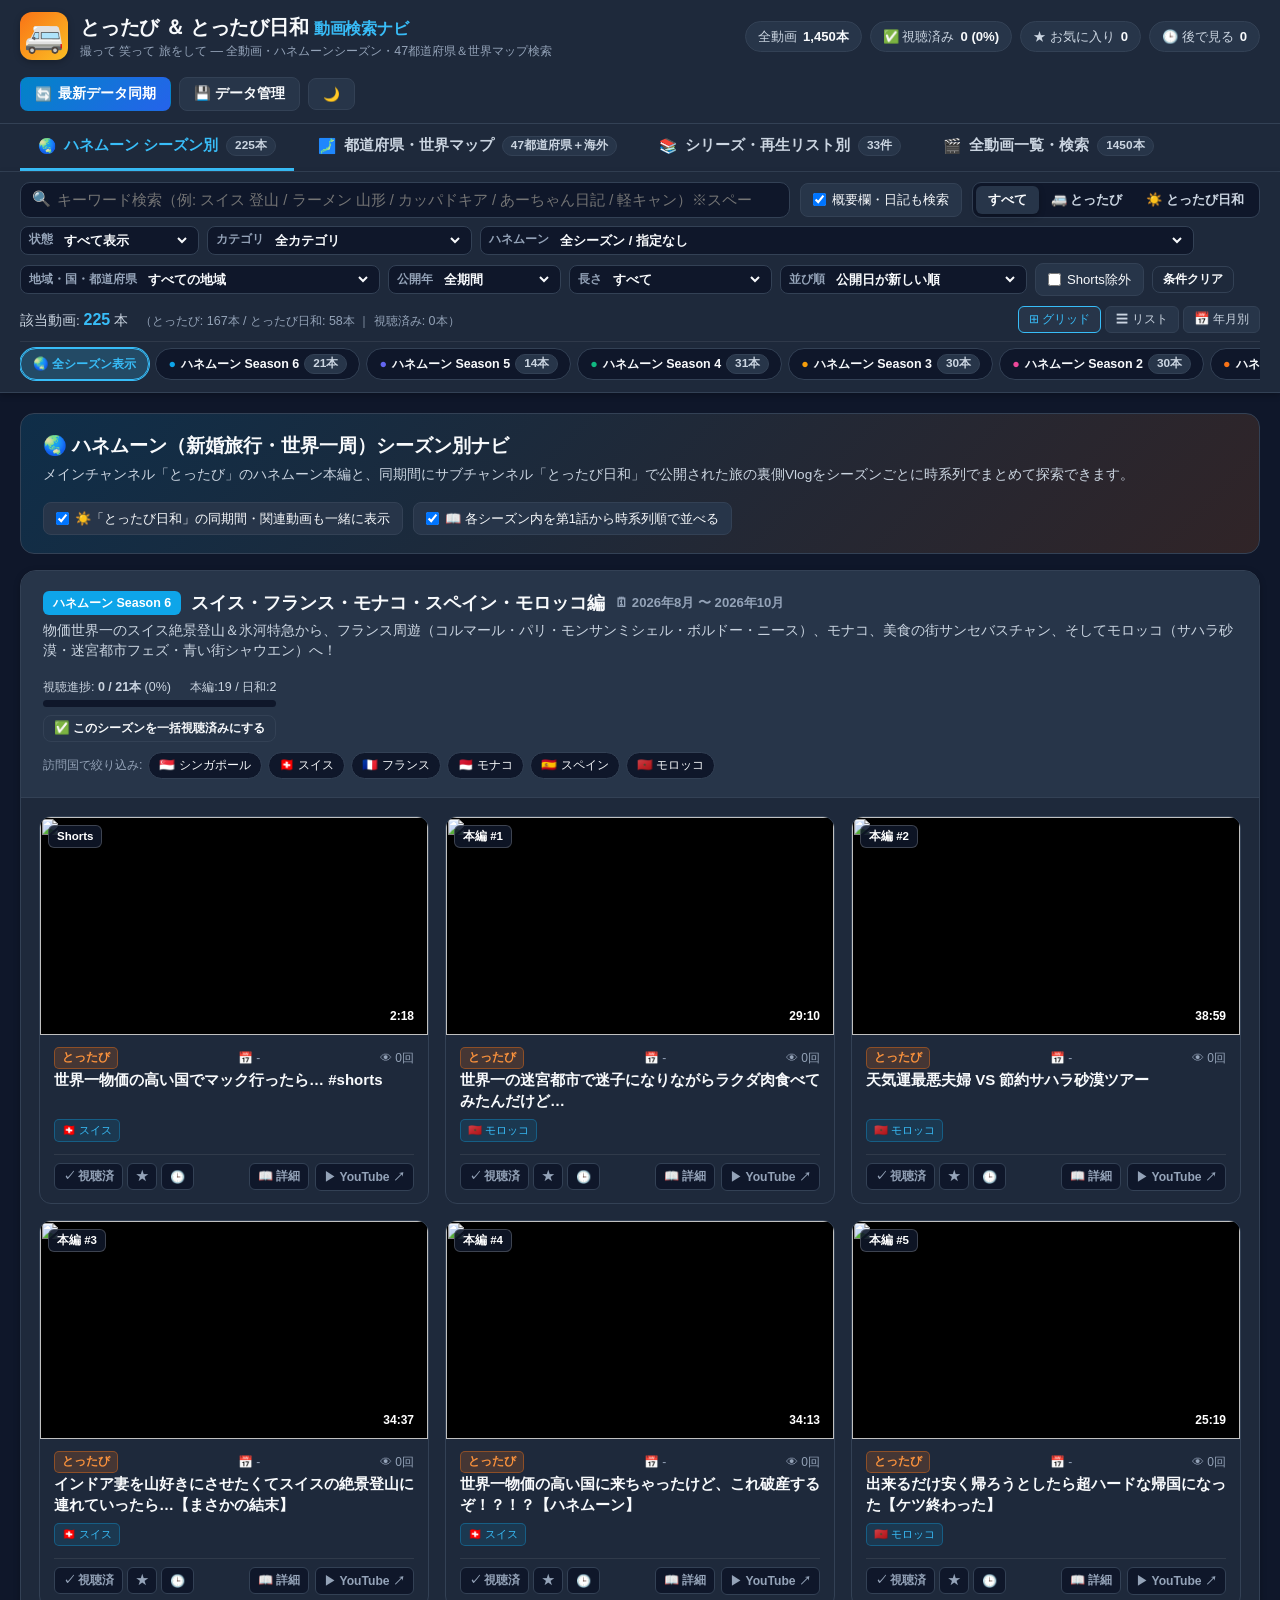
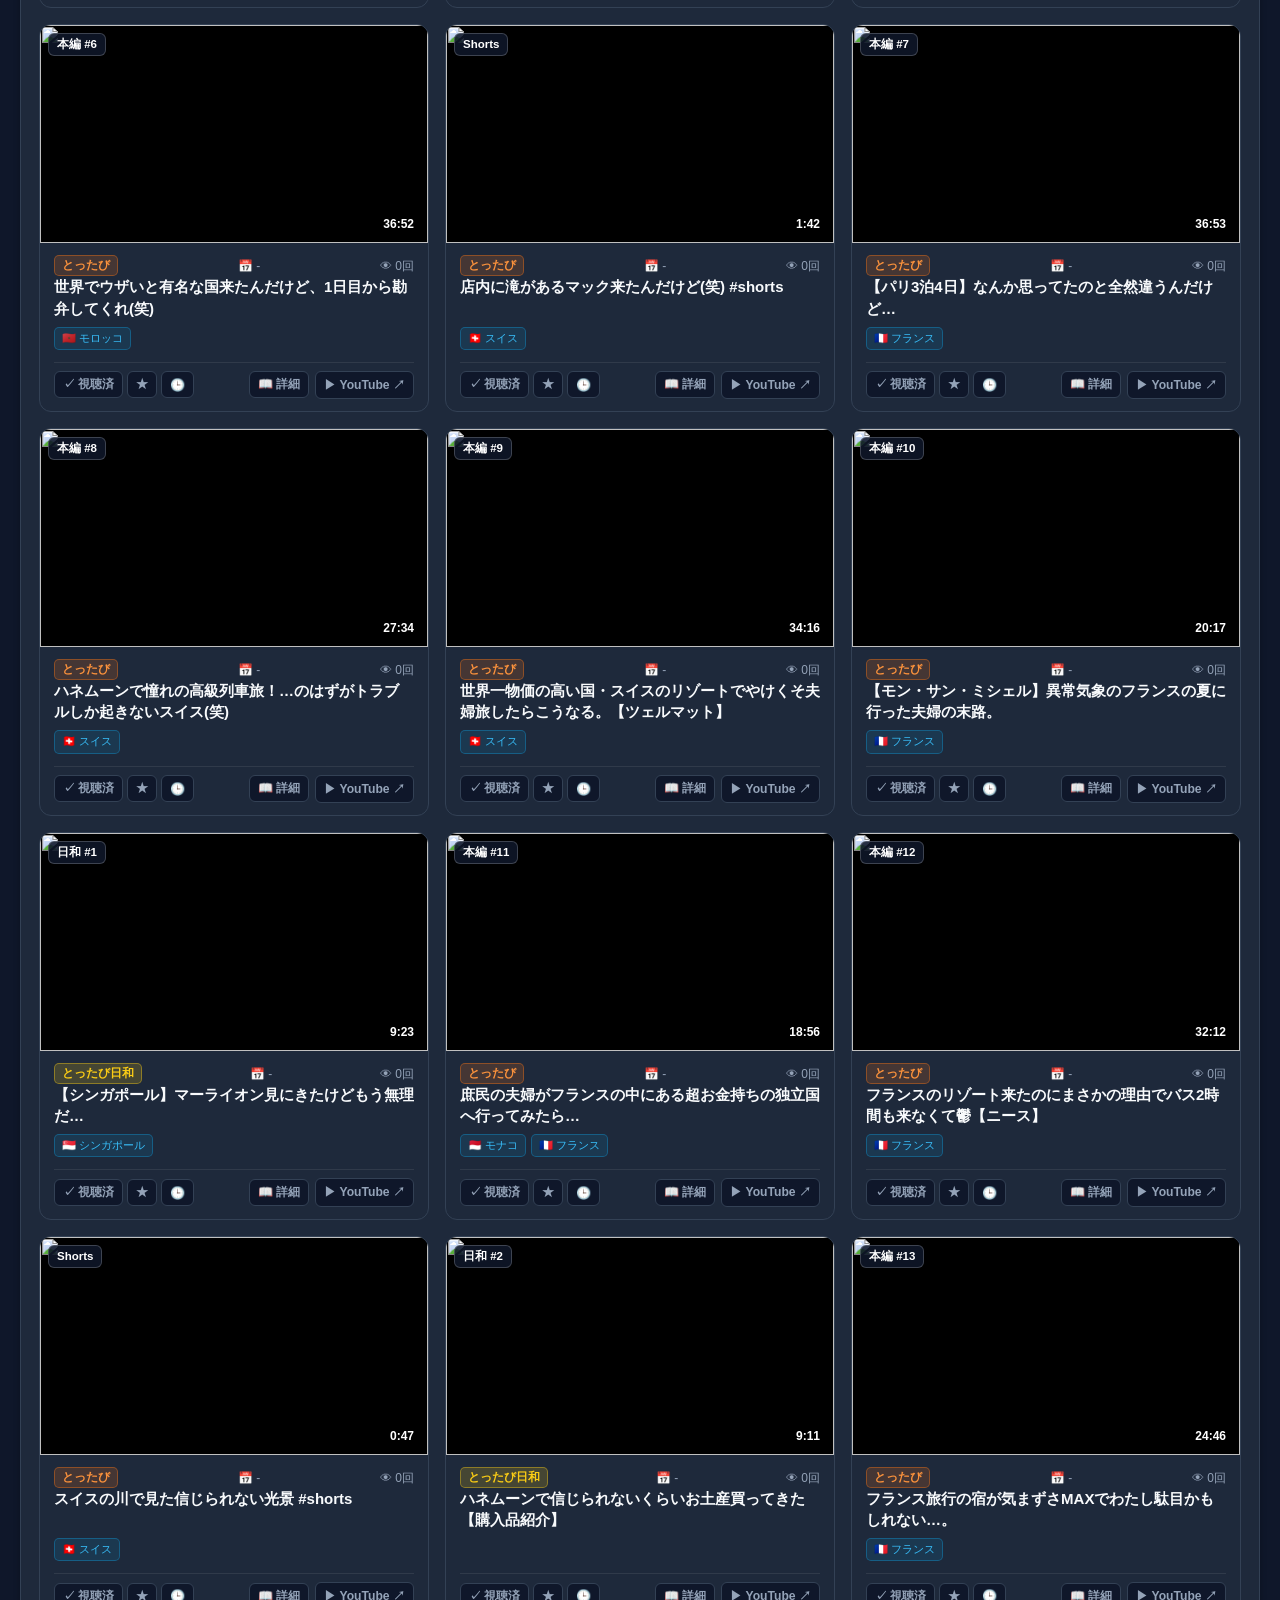
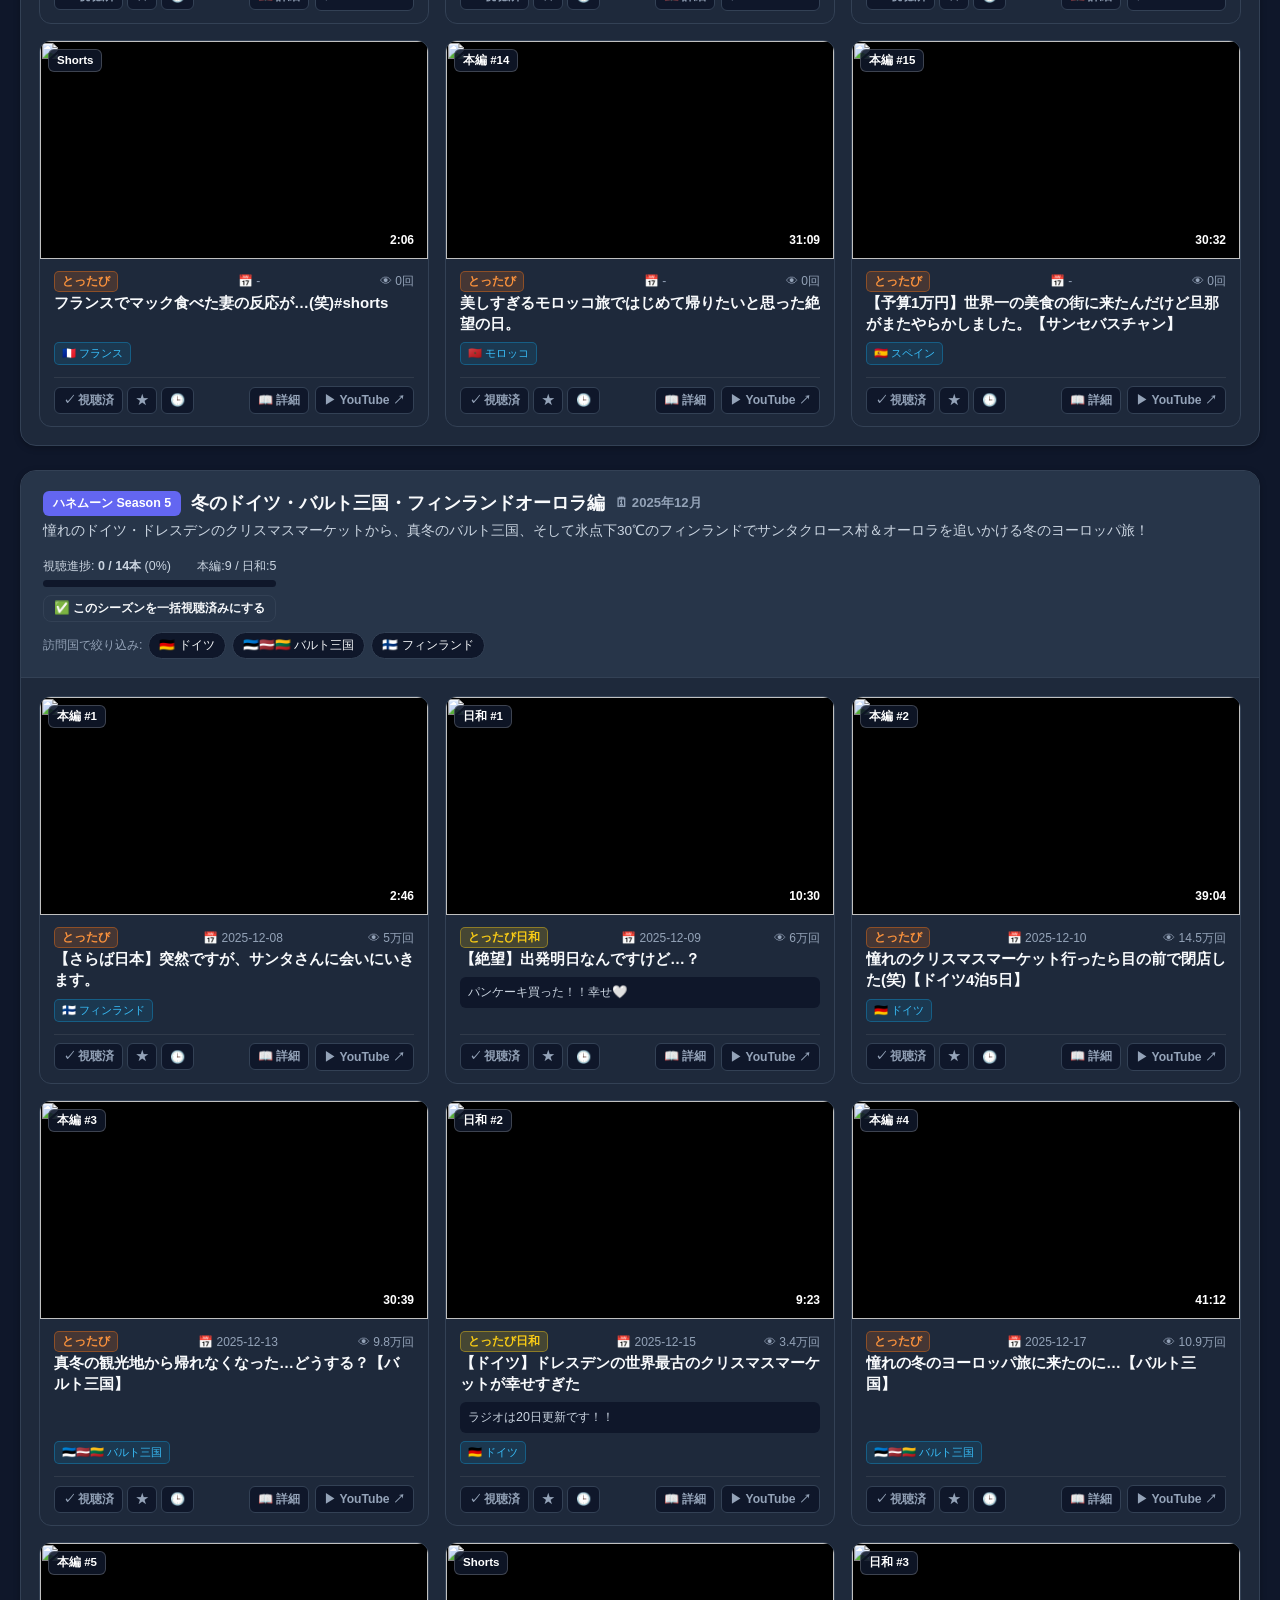
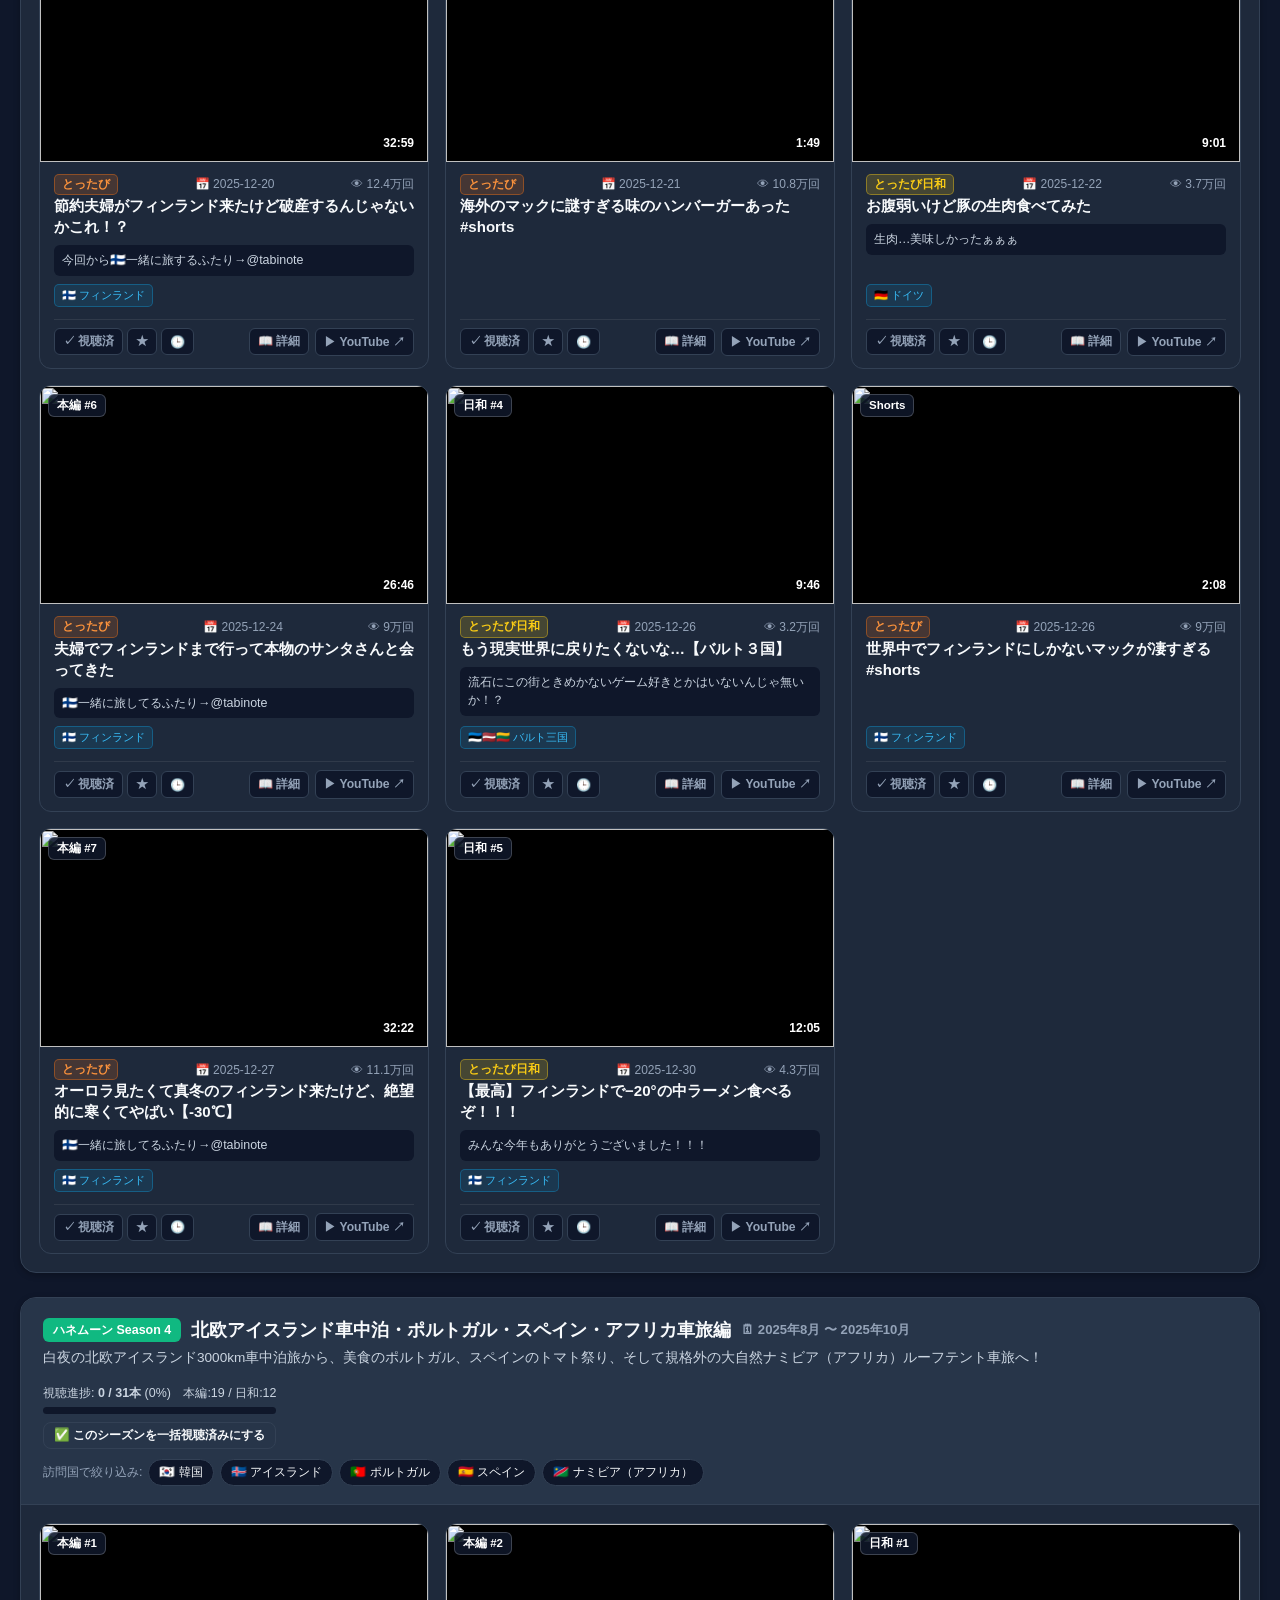
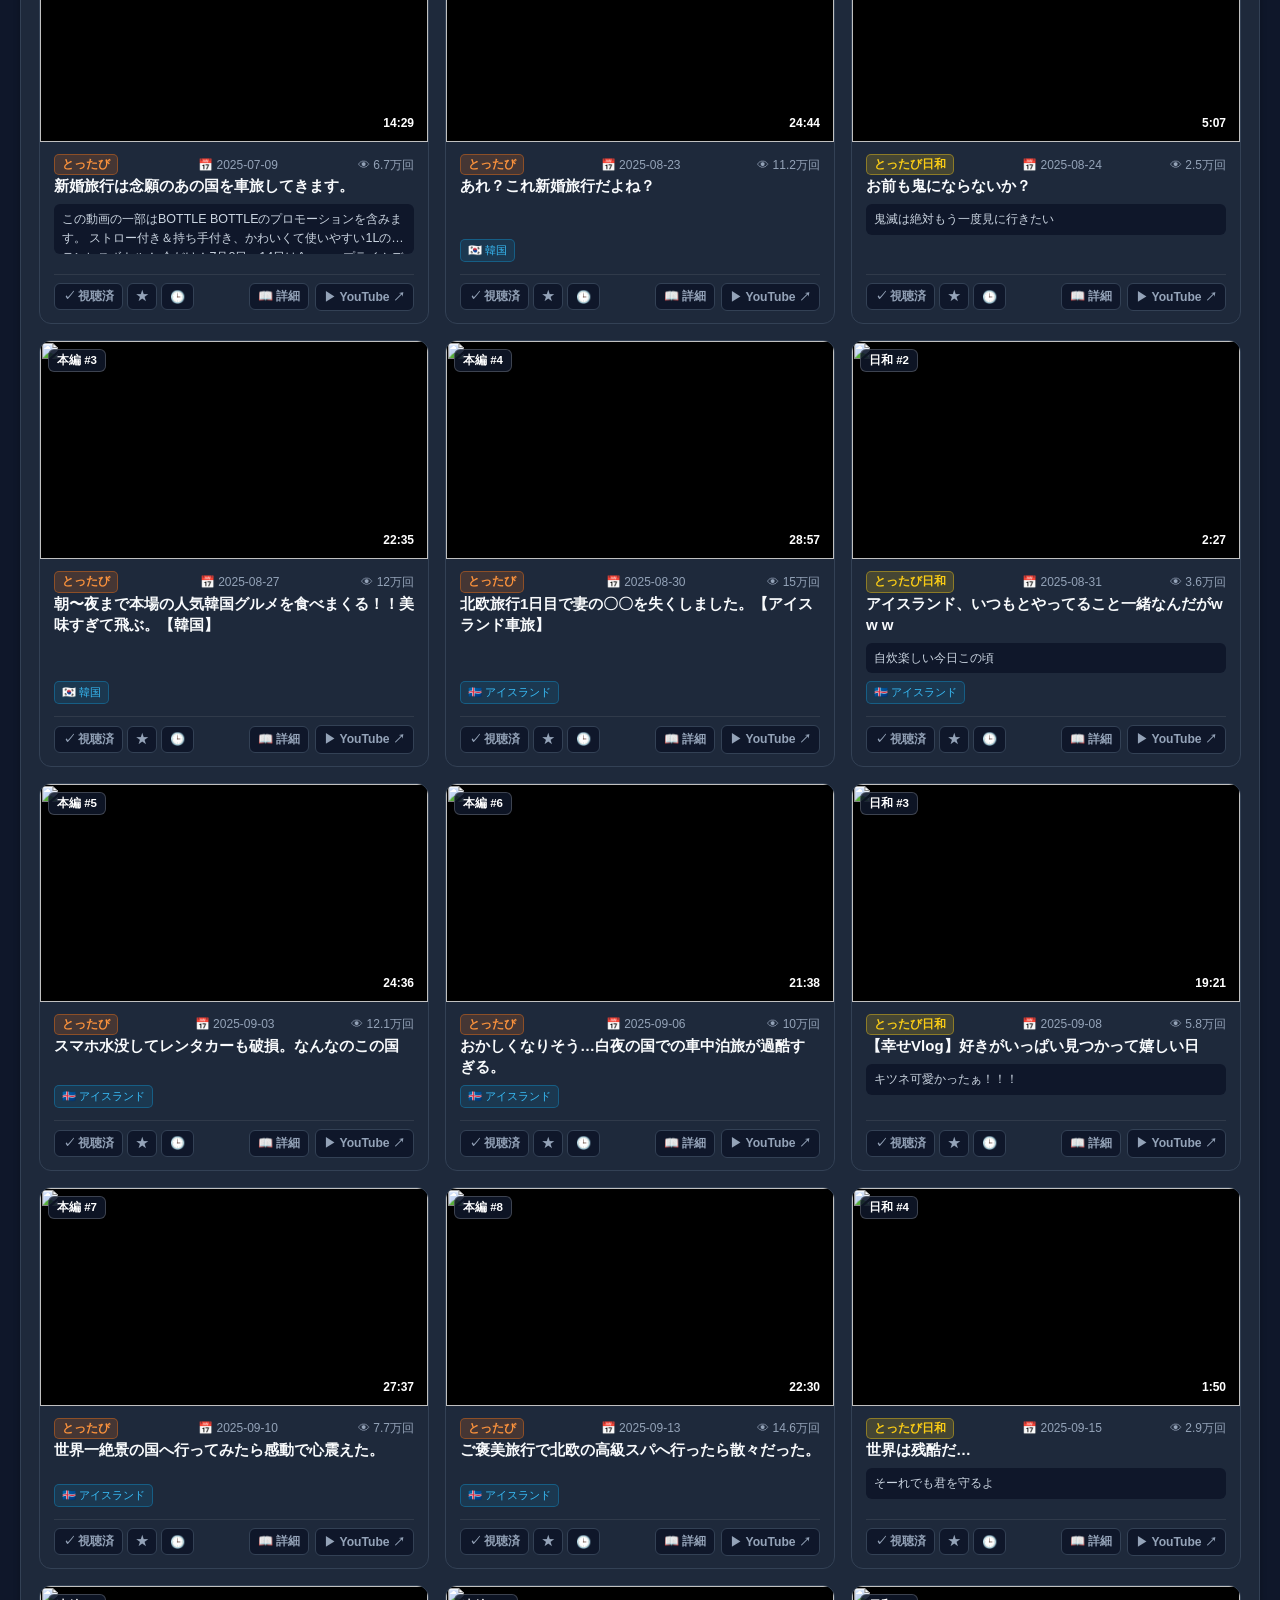
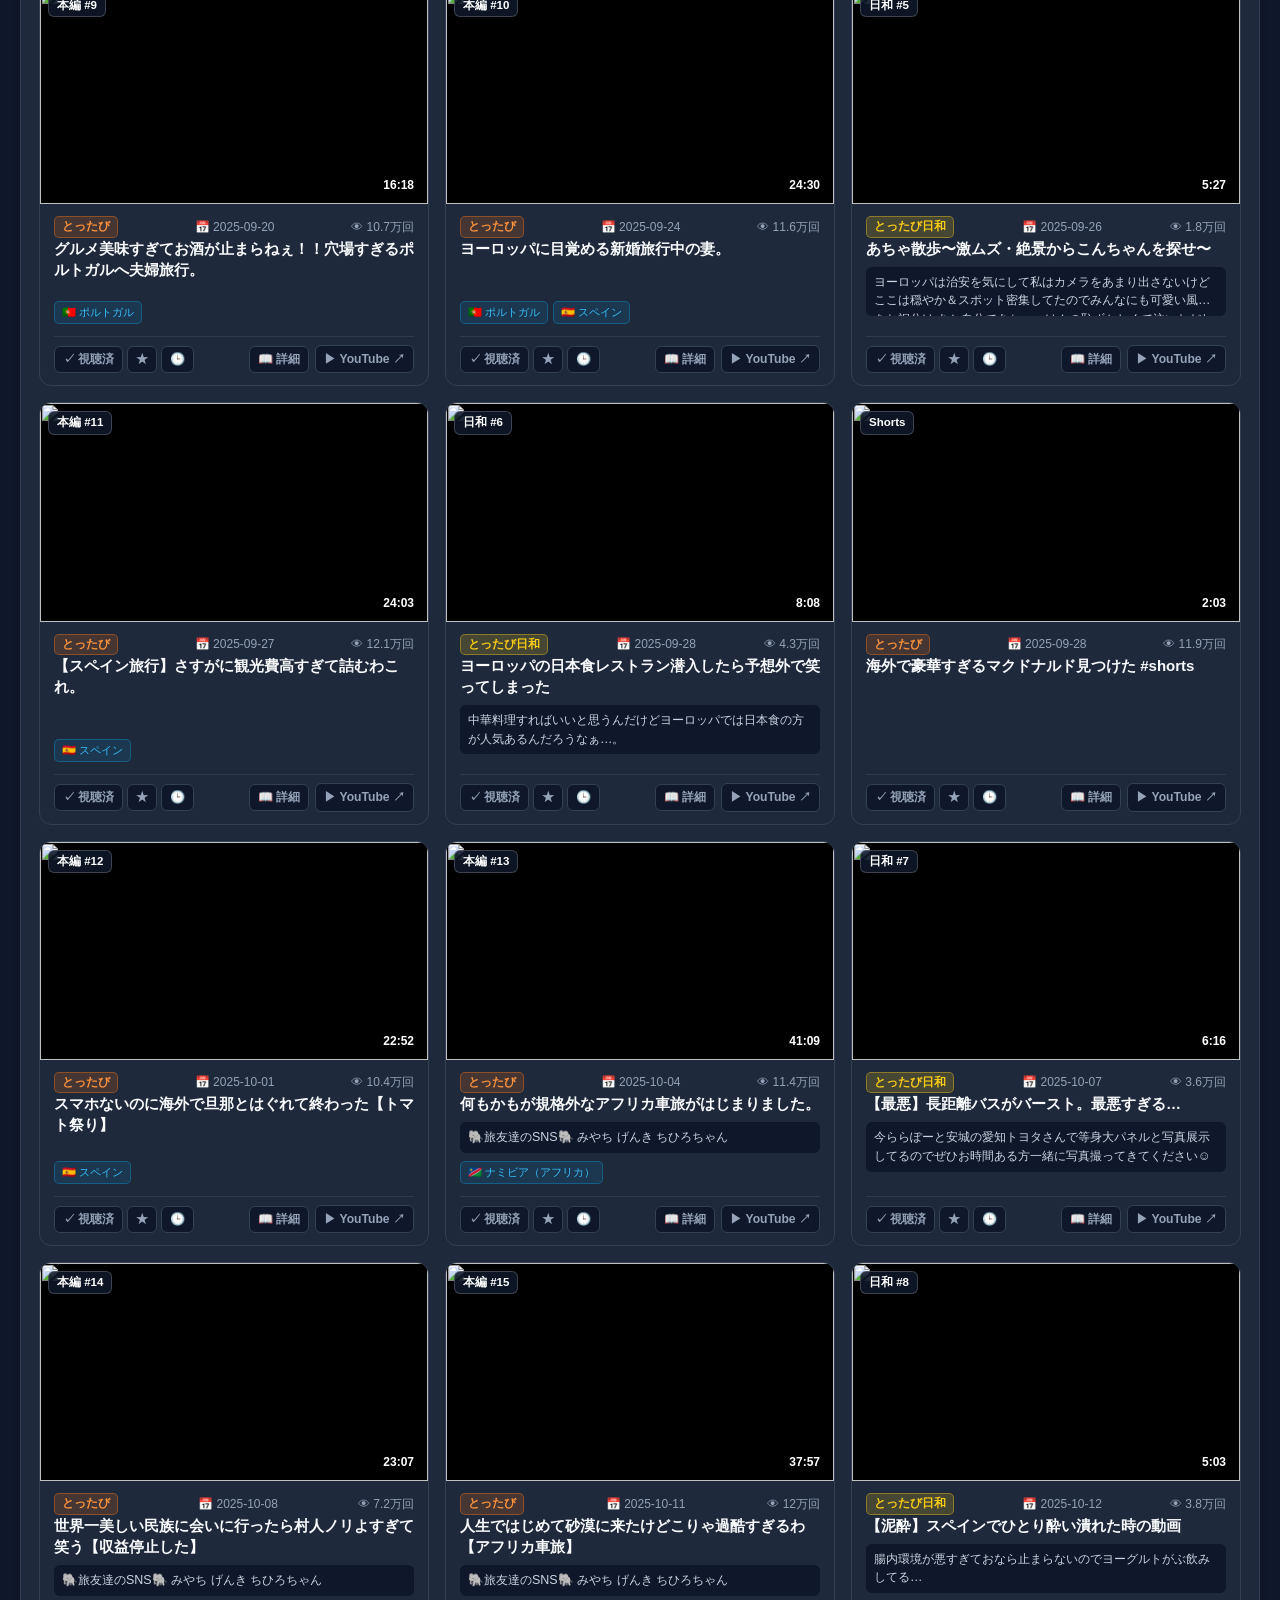
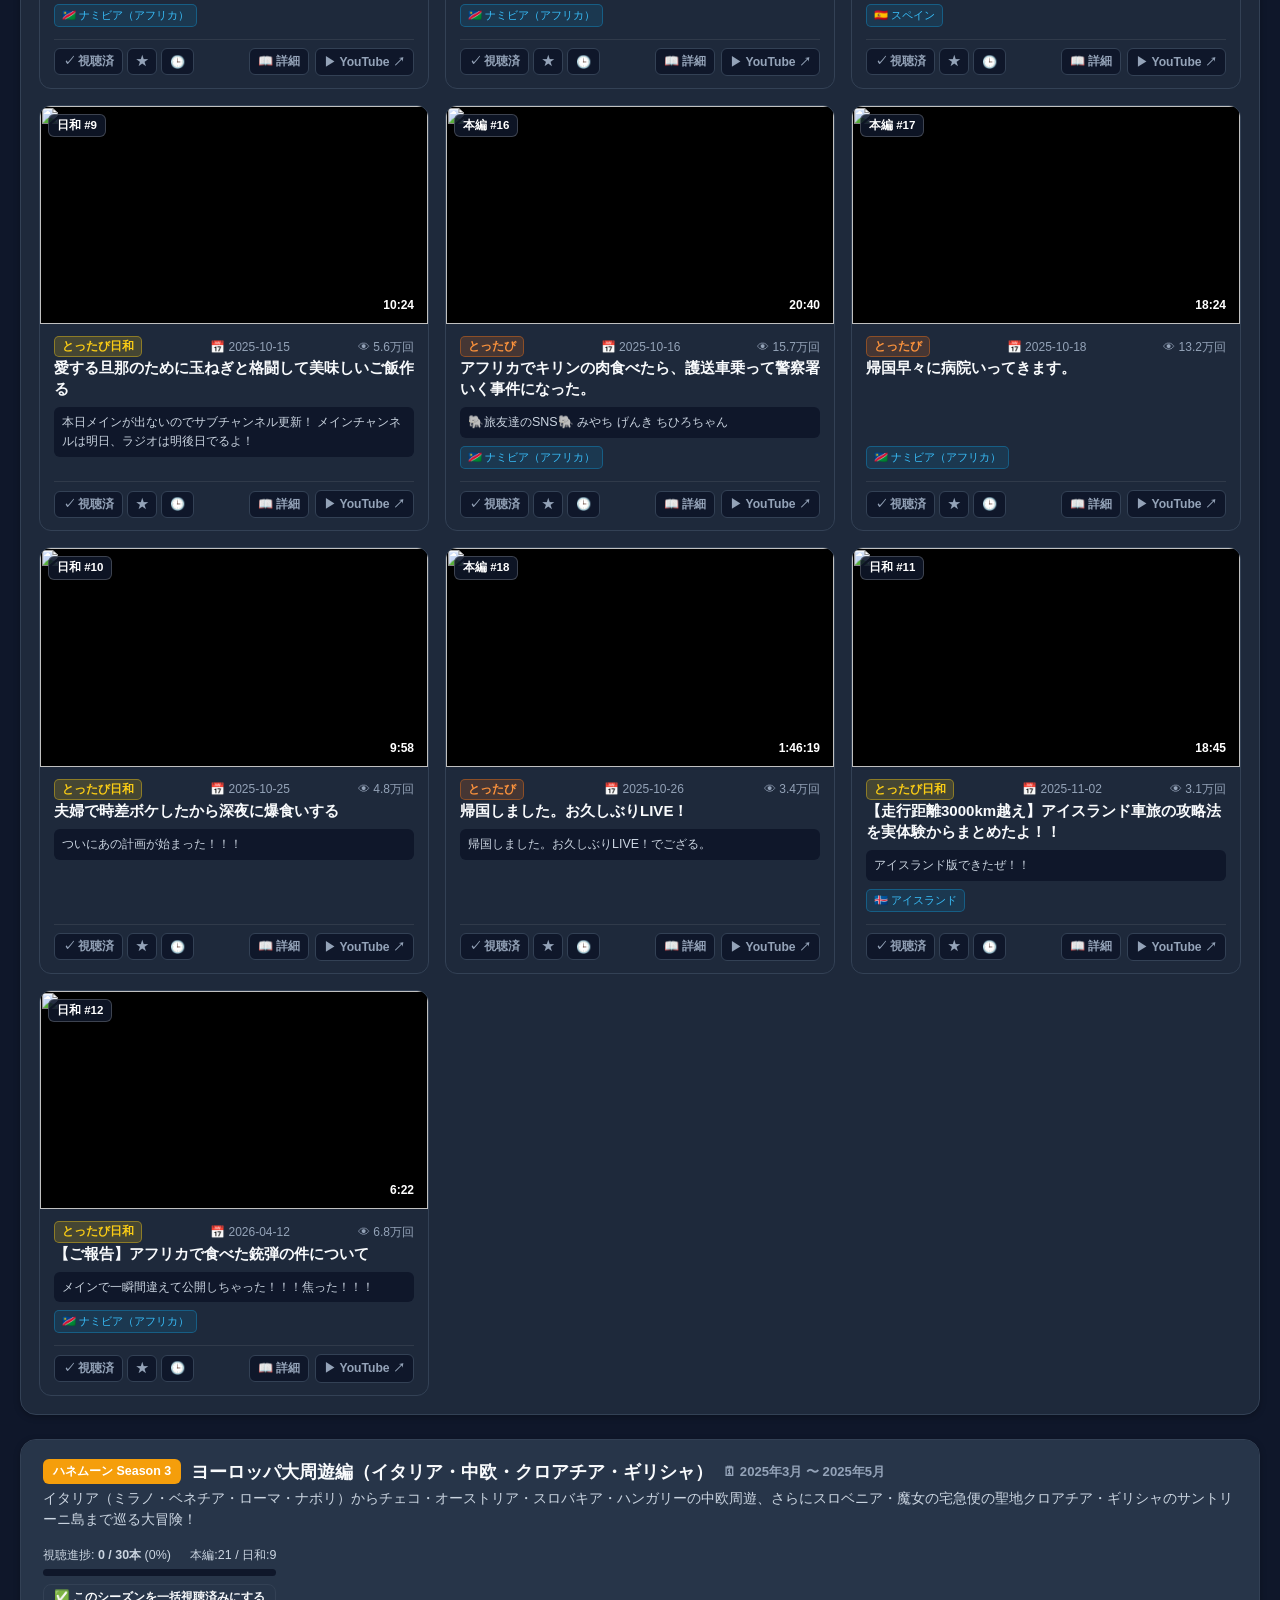
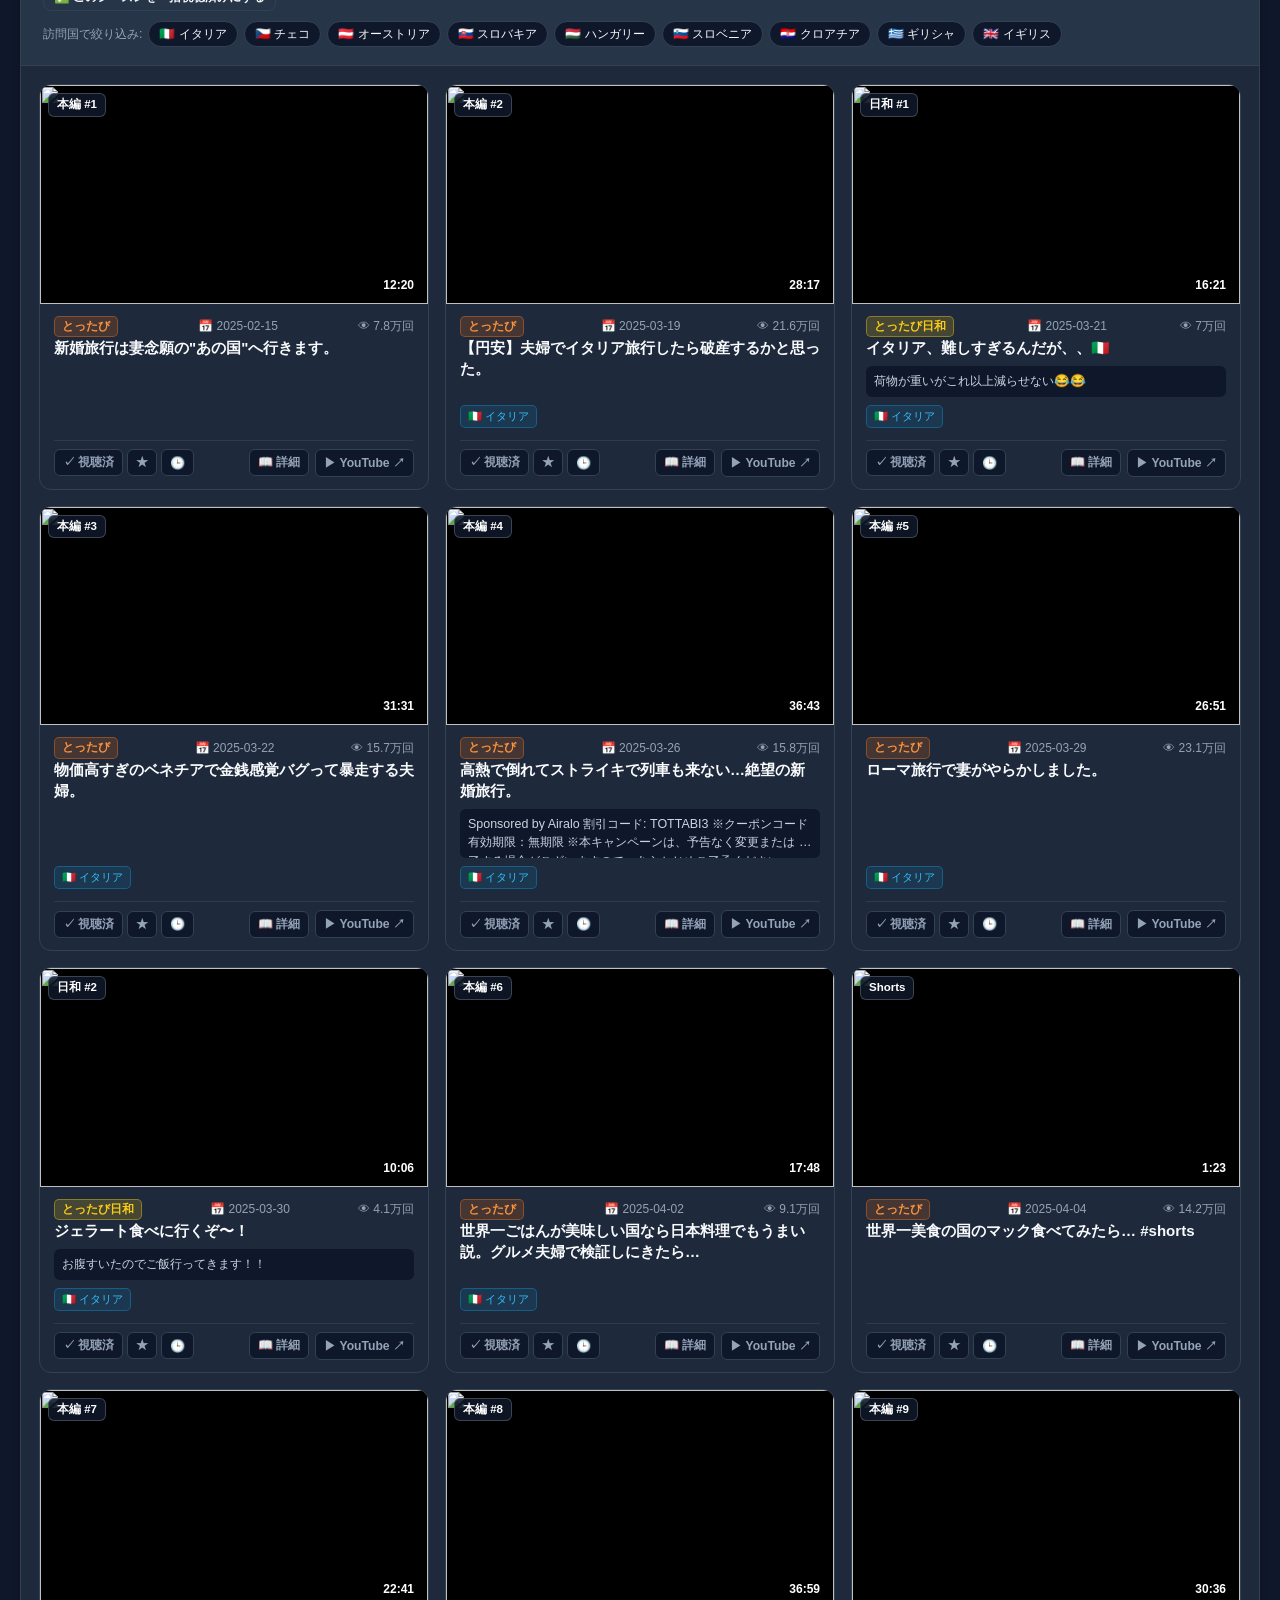
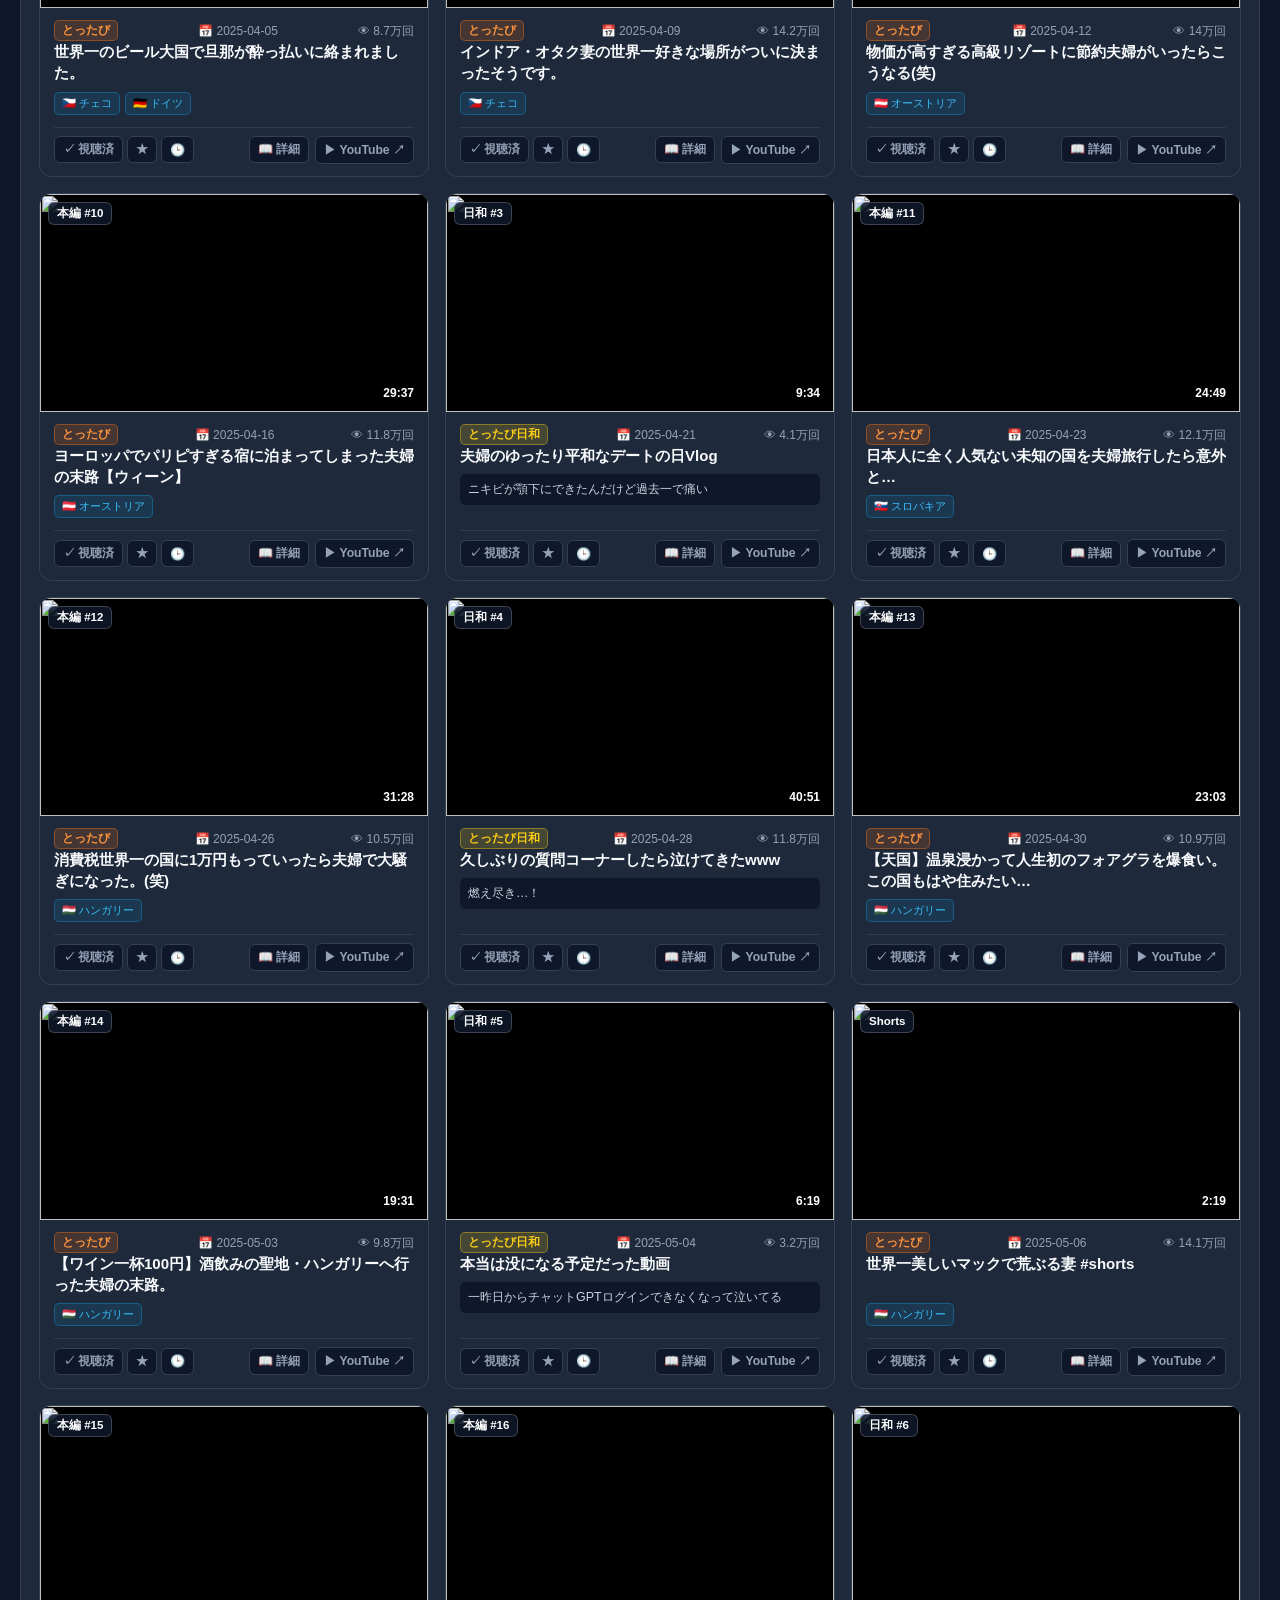
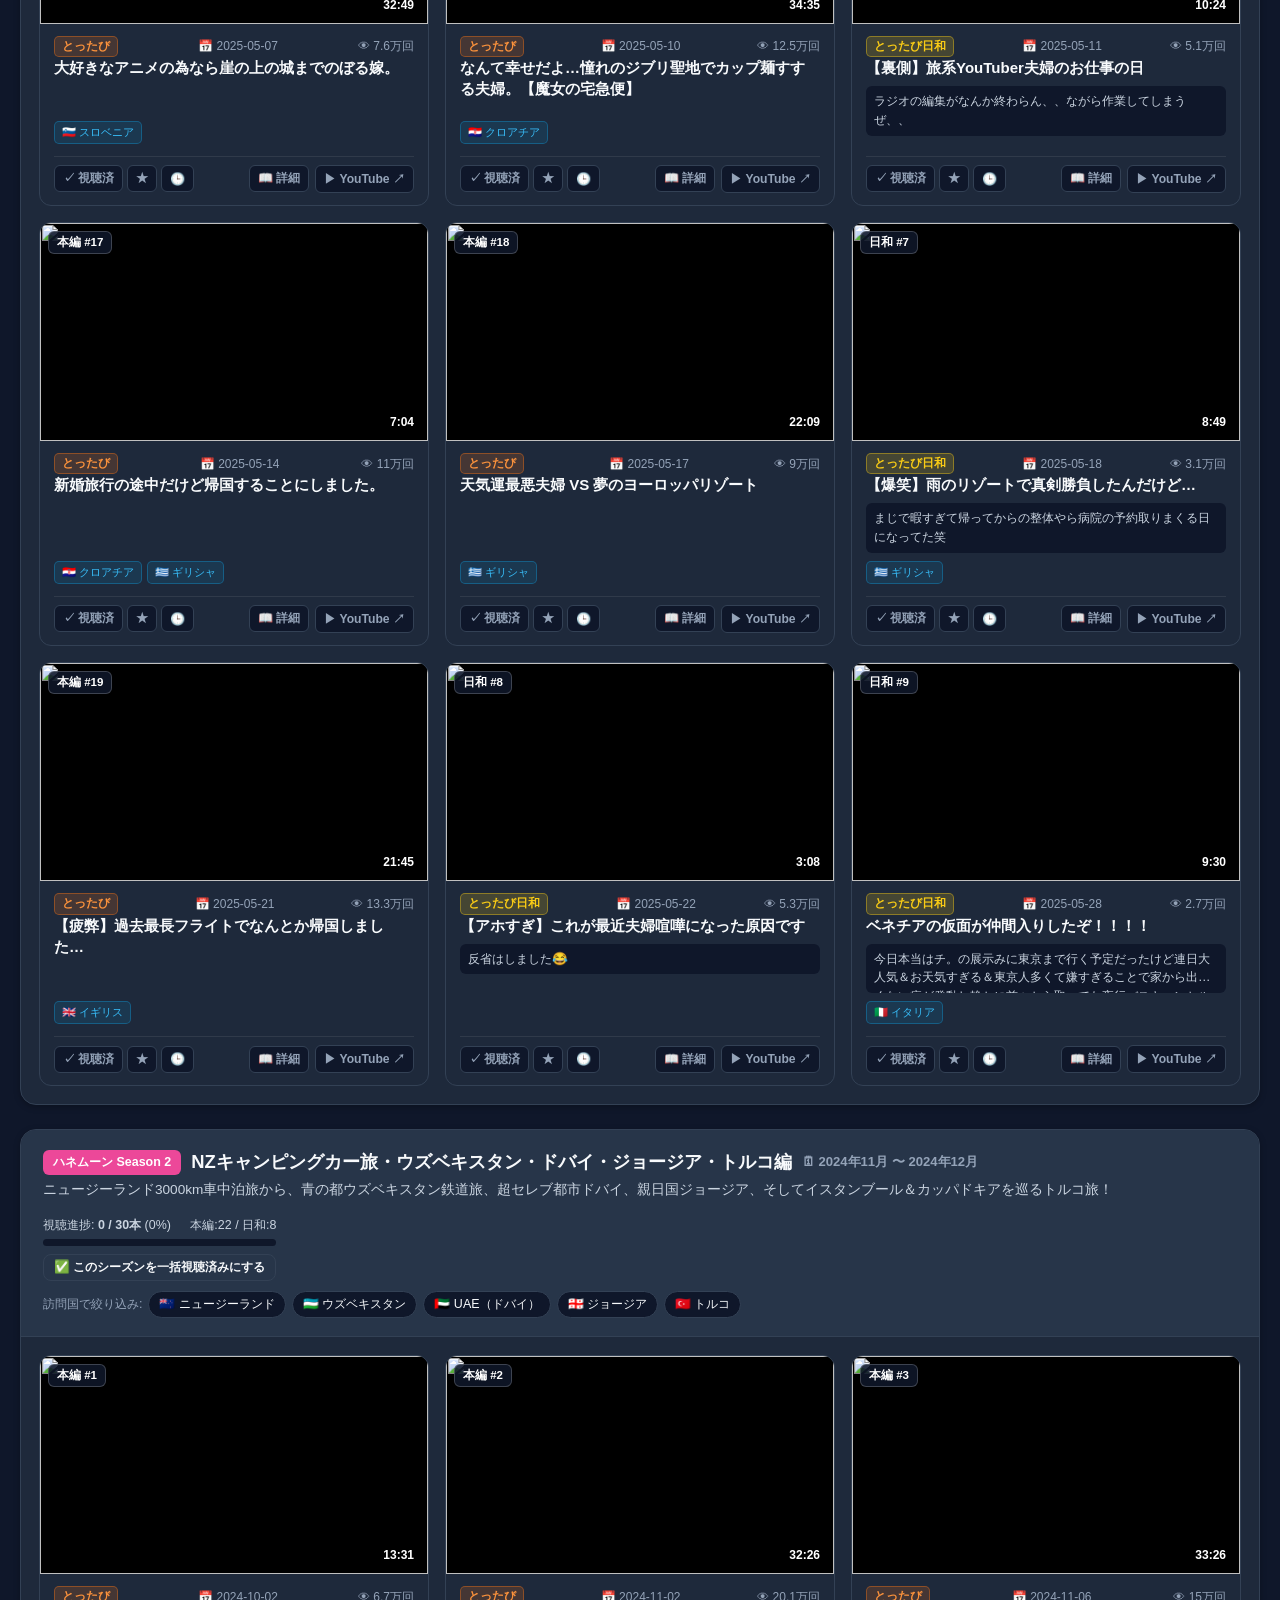
==== index.html @ bd13600e "chore: auto-update YouTube video dataset" ====
<!DOCTYPE html>
<html lang="ja" data-theme="dark">
<head>
  <meta charset="UTF-8" />
  <meta name="viewport" content="width=device-width, initial-scale=1.0" />
  <title>とったび ＆ とったび日和 動画検索ナビ</title>
  <style>
:root,
[data-theme="dark"] {
  --bg-main: #0f172a;
  --bg-surface: #1e293b;
  --bg-elevated: #273549;
  --bg-card: #1e293b;
  --bg-card-hover: #263449;
  --text-main: #f8fafc;
  --text-sub: #cbd5e1;
  --text-muted: #94a3b8;
  --border-color: #334155;
  --border-subtle: rgba(255, 255, 255, 0.08);
  --accent-primary: #38bdf8;
  --accent-primary-hover: #0ea5e9;
  --accent-tottabi: #f97316;
  --accent-biyori: #facc15;
  --accent-watched: #10b981;
  --accent-fav: #f43f5e;
  --accent-later: #a855f7;
  --shadow-sm: 0 2px 6px rgba(0, 0, 0, 0.25);
  --shadow-md: 0 8px 24px rgba(0, 0, 0, 0.35);
  --highlight-bg: rgba(250, 204, 21, 0.35);
  --highlight-text: #fef08a;
}

[data-theme="light"] {
  --bg-main: #f1f5f9;
  --bg-surface: #ffffff;
  --bg-elevated: #f8fafc;
  --bg-card: #ffffff;
  --bg-card-hover: #f8fafc;
  --text-main: #0f172a;
  --text-sub: #334155;
  --text-muted: #64748b;
  --border-color: #cbd5e1;
  --border-subtle: rgba(15, 23, 42, 0.08);
  --accent-primary: #0284c7;
  --accent-primary-hover: #0369a1;
  --accent-tottabi: #ea580c;
  --accent-biyori: #ca8a04;
  --accent-watched: #059669;
  --accent-fav: #e11d48;
  --accent-later: #7e22ce;
  --shadow-sm: 0 2px 6px rgba(15, 23, 42, 0.06);
  --shadow-md: 0 8px 24px rgba(15, 23, 42, 0.12);
  --highlight-bg: #fef08a;
  --highlight-text: #713f12;
}

* {
  box-sizing: border-box;
  margin: 0;
  padding: 0;
}

body {
  font-family: -apple-system, BlinkMacSystemFont, "Hiragino Sans", "Hiragino Kaku Gothic ProN", "Noto Sans JP", Meiryo, sans-serif;
  background-color: var(--bg-main);
  color: var(--text-main);
  line-height: 1.5;
  min-height: 100vh;
}

.hidden {
  display: none !important;
}

mark.hl {
  background: var(--highlight-bg);
  color: var(--highlight-text);
  padding: 0 2px;
  border-radius: 3px;
  font-weight: 600;
}

/* Header */
.app-header {
  background: var(--bg-surface);
  border-bottom: 1px solid var(--border-color);
}

.header-inner {
  max-width: 1480px;
  margin: 0 auto;
  padding: 12px 20px;
  display: flex;
  align-items: center;
  justify-content: space-between;
  gap: 16px;
  flex-wrap: wrap;
}

.brand {
  display: flex;
  align-items: center;
  gap: 12px;
  cursor: pointer;
}

.brand-icon {
  font-size: 32px;
  background: linear-gradient(135deg, #f97316, #fbbf24);
  width: 48px;
  height: 48px;
  border-radius: 12px;
  display: flex;
  align-items: center;
  justify-content: center;
  box-shadow: var(--shadow-sm);
}

.brand-text h1 {
  font-size: 1.25rem;
  font-weight: 800;
  letter-spacing: -0.01em;
}

.brand-sub {
  font-weight: 600;
  color: var(--accent-primary);
  font-size: 1rem;
}

.brand-tagline {
  font-size: 0.78rem;
  color: var(--text-muted);
}

.header-stats {
  display: flex;
  gap: 8px;
  flex-wrap: wrap;
}

.stat-pill {
  background: var(--bg-elevated);
  border: 1px solid var(--border-color);
  border-radius: 999px;
  padding: 5px 12px;
  font-size: 0.82rem;
  display: flex;
  align-items: center;
  gap: 6px;
  cursor: pointer;
  transition: transform 0.12s, border-color 0.12s;
}

.stat-pill:hover {
  border-color: var(--accent-primary);
  transform: translateY(-1px);
}

.stat-pill.active-stat {
  border-color: var(--accent-primary);
  background: rgba(56, 189, 248, 0.15);
}

.stat-label {
  color: var(--text-sub);
}

.header-actions {
  display: flex;
  align-items: center;
  gap: 8px;
}

/* Buttons */
.btn {
  border: 1px solid var(--border-color);
  background: var(--bg-elevated);
  color: var(--text-main);
  padding: 7px 14px;
  border-radius: 8px;
  font-size: 0.85rem;
  font-weight: 600;
  cursor: pointer;
  display: inline-flex;
  align-items: center;
  gap: 6px;
  transition: all 0.15s;
  text-decoration: none;
}

.btn:hover {
  border-color: var(--accent-primary);
}

.btn-primary {
  background: var(--accent-primary);
  border-color: var(--accent-primary);
  color: #0f172a;
}

.btn-primary:hover {
  background: var(--accent-primary-hover);
  color: #ffffff;
}

.btn-sync {
  background: linear-gradient(135deg, #0284c7, #2563eb);
  border-color: transparent;
  color: #fff;
}

.btn-sync:hover {
  filter: brightness(1.1);
}

.btn-youtube {
  background: #dc2626;
  border-color: #dc2626;
  color: #fff;
}

.btn-sm {
  padding: 4px 10px;
  font-size: 0.78rem;
}

.btn-lg {
  padding: 10px 28px;
  font-size: 0.95rem;
}

.btn-ghost {
  background: transparent;
}

/* Sync Banner */
.sync-banner {
  background: rgba(14, 165, 233, 0.15);
  border-top: 1px solid var(--accent-primary);
  padding: 8px 20px;
}

.sync-banner-inner {
  max-width: 1480px;
  margin: 0 auto;
  display: flex;
  align-items: center;
  gap: 16px;
  font-size: 0.85rem;
}

.sync-progress-track {
  flex: 1;
  height: 8px;
  background: var(--bg-elevated);
  border-radius: 99px;
  overflow: hidden;
}

.sync-progress-fill {
  height: 100%;
  background: var(--accent-primary);
  transition: width 0.3s ease;
}

/* Main View Tabs */
.view-tabs-bar {
  background: var(--bg-surface);
  border-bottom: 1px solid var(--border-color);
}

.view-tabs-inner {
  max-width: 1480px;
  margin: 0 auto;
  padding: 0 20px;
  display: flex;
  gap: 6px;
  overflow-x: auto;
}

.view-tab {
  background: transparent;
  border: none;
  border-bottom: 3px solid transparent;
  color: var(--text-sub);
  padding: 12px 18px;
  font-size: 0.92rem;
  font-weight: 700;
  cursor: pointer;
  display: flex;
  align-items: center;
  gap: 8px;
  white-space: nowrap;
  transition: all 0.15s;
}

.view-tab:hover {
  color: var(--text-main);
  background: var(--border-subtle);
}

.view-tab.active {
  color: var(--accent-primary);
  border-bottom-color: var(--accent-primary);
}

.tab-badge {
  background: var(--bg-elevated);
  border: 1px solid var(--border-color);
  color: var(--text-sub);
  padding: 1px 8px;
  border-radius: 999px;
  font-size: 0.74rem;
}

/* Sticky Search & Filter Panel */
.search-panel {
  position: sticky;
  top: 0;
  z-index: 40;
  background: var(--bg-surface);
  border-bottom: 1px solid var(--border-color);
  box-shadow: var(--shadow-sm);
}

.search-panel-inner {
  max-width: 1480px;
  margin: 0 auto;
  padding: 10px 20px;
  display: flex;
  flex-direction: column;
  gap: 8px;
}

.search-row-main {
  display: flex;
  align-items: center;
  gap: 10px;
  flex-wrap: wrap;
}

.search-input-wrap {
  flex: 1;
  min-width: 260px;
  position: relative;
  display: flex;
  align-items: center;
}

.search-icon {
  position: absolute;
  left: 12px;
  font-size: 0.95rem;
  pointer-events: none;
}

#searchInput {
  width: 100%;
  padding: 9px 36px 9px 36px;
  border-radius: 10px;
  border: 1px solid var(--border-color);
  background: var(--bg-main);
  color: var(--text-main);
  font-size: 0.92rem;
  outline: none;
  transition: border-color 0.15s;
}

#searchInput:focus {
  border-color: var(--accent-primary);
}

.search-clear {
  position: absolute;
  right: 10px;
  background: transparent;
  border: none;
  color: var(--text-muted);
  cursor: pointer;
  font-size: 0.95rem;
}

.checkbox-pill {
  display: inline-flex;
  align-items: center;
  gap: 6px;
  background: var(--bg-elevated);
  border: 1px solid var(--border-color);
  padding: 6px 12px;
  border-radius: 8px;
  font-size: 0.82rem;
  cursor: pointer;
  user-select: none;
}

.segmented-control {
  display: inline-flex;
  background: var(--bg-main);
  padding: 3px;
  border-radius: 9px;
  border: 1px solid var(--border-color);
}

.seg-btn {
  background: transparent;
  border: none;
  color: var(--text-sub);
  padding: 5px 12px;
  border-radius: 6px;
  font-size: 0.82rem;
  font-weight: 600;
  cursor: pointer;
}

.seg-btn.active {
  background: var(--bg-elevated);
  color: var(--text-main);
  box-shadow: var(--shadow-sm);
}

.search-row-filters {
  display: flex;
  align-items: center;
  gap: 8px;
  flex-wrap: wrap;
}

.filter-group {
  display: flex;
  align-items: center;
  gap: 5px;
  background: var(--bg-main);
  border: 1px solid var(--border-color);
  border-radius: 8px;
  padding: 3px 8px;
}

.filter-group label {
  font-size: 0.74rem;
  color: var(--text-muted);
  font-weight: 600;
  white-space: nowrap;
}

.filter-group select {
  background: transparent;
  border: none;
  color: var(--text-main);
  font-size: 0.82rem;
  font-weight: 600;
  outline: none;
  cursor: pointer;
  padding: 2px 2px;
}

.filter-group select option {
  background: var(--bg-surface);
  color: var(--text-main);
}

.active-filters-bar {
  display: flex;
  align-items: center;
  justify-content: space-between;
  gap: 10px;
  flex-wrap: wrap;
  padding-top: 2px;
}

.result-summary {
  font-size: 0.85rem;
  color: var(--text-sub);
}

.result-summary strong {
  color: var(--accent-primary);
  font-size: 1rem;
}

.result-sub {
  font-size: 0.78rem;
  color: var(--text-muted);
  margin-left: 8px;
}

.active-chips {
  display: flex;
  gap: 6px;
  flex-wrap: wrap;
  flex: 1;
}

.filter-chip {
  background: rgba(56, 189, 248, 0.16);
  border: 1px solid var(--accent-primary);
  color: var(--text-main);
  border-radius: 999px;
  padding: 2px 10px;
  font-size: 0.76rem;
  display: inline-flex;
  align-items: center;
  gap: 6px;
  cursor: pointer;
}

.layout-switcher {
  display: inline-flex;
  gap: 4px;
}

.layout-btn {
  background: var(--bg-elevated);
  border: 1px solid var(--border-color);
  color: var(--text-sub);
  padding: 4px 10px;
  border-radius: 6px;
  font-size: 0.78rem;
  cursor: pointer;
}

.layout-btn.active {
  border-color: var(--accent-primary);
  color: var(--accent-primary);
}

/* Main Content Area */
.main-container {
  max-width: 1480px;
  margin: 0 auto;
  padding: 20px;
}

/* Honeymoon View */
.honeymoon-hero {
  background: linear-gradient(135deg, rgba(14, 165, 233, 0.16), rgba(249, 115, 22, 0.14));
  border: 1px solid var(--border-color);
  border-radius: 14px;
  padding: 18px 22px;
  margin-bottom: 16px;
  display: flex;
  align-items: center;
  justify-content: space-between;
  gap: 16px;
  flex-wrap: wrap;
}

.hm-hero-text h2 {
  font-size: 1.2rem;
  margin-bottom: 4px;
}

.hm-hero-text p {
  font-size: 0.85rem;
  color: var(--text-sub);
}

.hm-hero-controls {
  display: flex;
  gap: 10px;
  flex-wrap: wrap;
}

.season-jump-bar {
  display: flex;
  gap: 6px;
  overflow-x: auto;
  -webkit-overflow-scrolling: touch;
  padding-top: 6px;
  padding-bottom: 2px;
  border-top: 1px solid var(--border-subtle);
}

.season-jump-pill {
  background: var(--bg-main);
  border: 1px solid var(--border-color);
  color: var(--text-main);
  padding: 5px 12px;
  border-radius: 999px;
  font-size: 0.78rem;
  font-weight: 700;
  cursor: pointer;
  white-space: nowrap;
  display: inline-flex;
  align-items: center;
  gap: 5px;
  transition: all 0.15s;
  flex-shrink: 0;
}

.season-jump-pill:hover {
  border-color: var(--accent-primary);
  transform: translateY(-1px);
}

.season-jump-pill.active {
  background: rgba(56, 189, 248, 0.22);
  border-color: var(--accent-primary);
  color: var(--accent-primary);
  box-shadow: 0 0 0 1px var(--accent-primary);
}

.seasons-container {
  display: flex;
  flex-direction: column;
  gap: 24px;
}

.season-card {
  background: var(--bg-surface);
  border: 1px solid var(--border-color);
  border-radius: 16px;
  overflow: hidden;
  box-shadow: var(--shadow-sm);
}

.season-card-header {
  padding: 18px 22px;
  border-bottom: 1px solid var(--border-color);
  background: var(--bg-elevated);
  display: flex;
  flex-direction: column;
  gap: 10px;
}

.season-header-top {
  display: flex;
  align-items: flex-start;
  justify-content: space-between;
  gap: 16px;
  flex-wrap: wrap;
}

.season-title-group {
  display: flex;
  flex-direction: column;
  gap: 4px;
}

.season-title-row {
  display: flex;
  align-items: center;
  gap: 10px;
  flex-wrap: wrap;
}

.season-badge {
  padding: 3px 10px;
  border-radius: 6px;
  font-size: 0.78rem;
  font-weight: 800;
  color: #fff;
}

.season-title-row h3 {
  font-size: 1.15rem;
  font-weight: 800;
}

.season-period {
  font-size: 0.82rem;
  color: var(--text-muted);
  font-weight: 600;
}

.season-desc {
  font-size: 0.85rem;
  color: var(--text-sub);
}

.season-header-right {
  display: flex;
  flex-direction: column;
  align-items: flex-end;
  gap: 8px;
  min-width: 230px;
}

.season-progress-wrap {
  width: 100%;
  display: flex;
  flex-direction: column;
  gap: 4px;
}

.season-progress-text {
  display: flex;
  justify-content: space-between;
  font-size: 0.78rem;
  color: var(--text-sub);
}

.season-progress-bar {
  height: 7px;
  background: var(--bg-main);
  border-radius: 99px;
  overflow: hidden;
}

.season-progress-fill {
  height: 100%;
  background: var(--accent-watched);
  transition: width 0.25s;
}

.season-countries-row {
  display: flex;
  align-items: center;
  justify-content: space-between;
  gap: 10px;
  flex-wrap: wrap;
}

.season-countries-list {
  display: flex;
  gap: 6px;
  flex-wrap: wrap;
}

.country-chip {
  background: var(--bg-main);
  border: 1px solid var(--border-color);
  color: var(--text-main);
  padding: 3px 10px;
  border-radius: 999px;
  font-size: 0.78rem;
  cursor: pointer;
  transition: all 0.12s;
}

.country-chip:hover,
.country-chip.active {
  border-color: var(--accent-primary);
  background: rgba(56, 189, 248, 0.18);
}

.season-body {
  padding: 18px;
}

/* Video Grid & Cards */
.videos-grid {
  display: grid;
  grid-template-columns: repeat(auto-fill, minmax(290px, 1fr));
  gap: 16px;
}

.videos-list {
  display: flex;
  flex-direction: column;
  gap: 10px;
}

.video-card {
  background: var(--bg-card);
  border: 1px solid var(--border-color);
  border-radius: 12px;
  overflow: hidden;
  display: flex;
  flex-direction: column;
  transition: transform 0.15s, border-color 0.15s, box-shadow 0.15s;
  position: relative;
}

.video-card:hover {
  transform: translateY(-2px);
  border-color: var(--accent-primary);
  box-shadow: var(--shadow-md);
}

.video-card.is-watched {
  border-color: rgba(16, 185, 129, 0.45);
}

.video-card.is-watched .thumb-img {
  opacity: 0.78;
}

.thumb-wrap {
  position: relative;
  aspect-ratio: 16 / 9;
  background: #000;
  cursor: pointer;
  overflow: hidden;
}

.thumb-img {
  width: 100%;
  height: 100%;
  object-fit: cover;
  transition: transform 0.25s, opacity 0.2s;
}

.video-card:hover .thumb-img {
  transform: scale(1.03);
}

.thumb-duration {
  position: absolute;
  bottom: 8px;
  right: 8px;
  background: rgba(0, 0, 0, 0.84);
  color: #fff;
  font-size: 0.75rem;
  font-weight: 700;
  padding: 2px 6px;
  border-radius: 4px;
}

.thumb-ep-badge {
  position: absolute;
  top: 8px;
  left: 8px;
  background: rgba(15, 23, 42, 0.88);
  border: 1px solid rgba(255, 255, 255, 0.2);
  color: #fff;
  font-size: 0.72rem;
  font-weight: 700;
  padding: 2px 8px;
  border-radius: 6px;
}

.thumb-watched-badge {
  position: absolute;
  top: 8px;
  right: 8px;
  background: var(--accent-watched);
  color: #fff;
  font-size: 0.72rem;
  font-weight: 800;
  padding: 2px 8px;
  border-radius: 6px;
}

.card-body {
  padding: 12px 14px;
  display: flex;
  flex-direction: column;
  gap: 8px;
  flex: 1;
}

.card-meta-top {
  display: flex;
  align-items: center;
  justify-content: space-between;
  gap: 6px;
  font-size: 0.75rem;
  color: var(--text-muted);
}

.channel-tag {
  font-weight: 800;
  padding: 1px 7px;
  border-radius: 5px;
  font-size: 0.72rem;
}

.channel-tag.tottabi {
  background: rgba(249, 115, 22, 0.18);
  color: #fb923c;
  border: 1px solid rgba(249, 115, 22, 0.4);
}

.channel-tag.tottabi_biyori {
  background: rgba(250, 204, 21, 0.18);
  color: #facc15;
  border: 1px solid rgba(250, 204, 21, 0.4);
}

[data-theme="light"] .channel-tag.tottabi {
  color: #c2410c;
}

[data-theme="light"] .channel-tag.tottabi_biyori {
  color: #a16207;
}

.card-title {
  font-size: 0.94rem;
  font-weight: 700;
  line-height: 1.4;
  cursor: pointer;
  display: -webkit-box;
  -webkit-line-clamp: 2;
  -webkit-box-orient: vertical;
  overflow: hidden;
}

.card-title:hover {
  color: var(--accent-primary);
}

.card-excerpt {
  font-size: 0.78rem;
  color: var(--text-sub);
  background: var(--bg-main);
  padding: 6px 8px;
  border-radius: 6px;
  display: -webkit-box;
  -webkit-line-clamp: 2;
  -webkit-box-orient: vertical;
  overflow: hidden;
}

.card-note-preview {
  font-size: 0.76rem;
  color: #fde047;
  background: rgba(234, 179, 8, 0.14);
  border: 1px solid rgba(234, 179, 8, 0.35);
  padding: 4px 8px;
  border-radius: 6px;
}

[data-theme="light"] .card-note-preview {
  color: #854d0e;
}

.card-tags {
  display: flex;
  gap: 5px;
  flex-wrap: wrap;
  margin-top: auto;
}

.tag-badge {
  font-size: 0.71rem;
  padding: 2px 7px;
  border-radius: 5px;
  background: var(--bg-elevated);
  border: 1px solid var(--border-color);
  color: var(--text-sub);
  cursor: pointer;
  transition: border-color 0.12s;
}

.tag-badge:hover {
  border-color: var(--accent-primary);
  color: var(--text-main);
}

.tag-badge.tag-loc {
  background: rgba(14, 165, 233, 0.12);
  border-color: rgba(14, 165, 233, 0.35);
  color: var(--accent-primary);
}

.tag-badge.tag-hm {
  background: rgba(244, 63, 94, 0.12);
  border-color: rgba(244, 63, 94, 0.35);
  color: #fb7185;
}

.card-actions {
  display: flex;
  align-items: center;
  justify-content: space-between;
  border-top: 1px solid var(--border-subtle);
  padding-top: 8px;
  margin-top: 4px;
  gap: 4px;
}

.state-btns {
  display: flex;
  gap: 4px;
}

.action-icon-btn {
  background: var(--bg-main);
  border: 1px solid var(--border-color);
  color: var(--text-muted);
  padding: 4px 8px;
  border-radius: 6px;
  font-size: 0.76rem;
  font-weight: 600;
  cursor: pointer;
  transition: all 0.12s;
}

.action-icon-btn:hover {
  color: var(--text-main);
  border-color: var(--text-sub);
}

.action-icon-btn.active-watched {
  background: rgba(16, 185, 129, 0.2);
  border-color: var(--accent-watched);
  color: var(--accent-watched);
}

.action-icon-btn.active-fav {
  background: rgba(244, 63, 94, 0.2);
  border-color: var(--accent-fav);
  color: var(--accent-fav);
}

.action-icon-btn.active-later {
  background: rgba(168, 85, 247, 0.2);
  border-color: var(--accent-later);
  color: var(--accent-later);
}

/* Compact List Mode */
.videos-list .video-card {
  flex-direction: row;
  align-items: center;
  padding: 8px 12px;
  gap: 14px;
}

.videos-list .thumb-wrap {
  width: 168px;
  min-width: 168px;
  border-radius: 8px;
}

.videos-list .card-body {
  padding: 0;
  flex-direction: row;
  align-items: center;
  flex-wrap: wrap;
  gap: 12px;
}

.videos-list .card-main-info {
  flex: 1;
  min-width: 240px;
}

.videos-list .card-actions {
  border-top: none;
  padding-top: 0;
  margin-top: 0;
}

/* Interactive Map View */
.map-mode-Subtabs {
  display: flex;
  gap: 10px;
  margin-bottom: 16px;
  flex-wrap: wrap;
}

.subtab-btn {
  background: var(--bg-surface);
  border: 1px solid var(--border-color);
  color: var(--text-sub);
  padding: 10px 18px;
  border-radius: 10px;
  font-size: 0.9rem;
  font-weight: 700;
  cursor: pointer;
}

.subtab-btn.active {
  background: var(--accent-primary);
  border-color: var(--accent-primary);
  color: #0f172a;
}

.map-panel {
  background: var(--bg-surface);
  border: 1px solid var(--border-color);
  border-radius: 16px;
  padding: 20px;
  margin-bottom: 20px;
}

.map-panel-header {
  display: flex;
  justify-content: space-between;
  align-items: flex-start;
  gap: 16px;
  flex-wrap: wrap;
  margin-bottom: 16px;
}

.map-panel-header h3 {
  font-size: 1.1rem;
  margin-bottom: 4px;
}

.map-panel-header p {
  font-size: 0.84rem;
  color: var(--text-sub);
}

.map-legend {
  display: flex;
  align-items: center;
  gap: 12px;
  font-size: 0.8rem;
}

.legend-item {
  display: inline-flex;
  align-items: center;
  gap: 5px;
}

.dot {
  width: 10px;
  height: 10px;
  border-radius: 3px;
  display: inline-block;
}

.dot-high { background: #0284c7; }
.dot-mid { background: #0369a1; opacity: 0.75; }
.dot-low { background: #334155; }

.japan-map-layout {
  display: grid;
  grid-template-columns: minmax(320px, 640px) 1fr;
  gap: 24px;
  align-items: start;
}

@media (max-width: 1024px) {
  .japan-map-layout {
    grid-template-columns: 1fr;
  }
}

/* Tile Grid Map of Japan (12 cols x 10 rows) */
.japan-tile-map {
  display: grid;
  grid-template-columns: repeat(12, 1fr);
  grid-auto-rows: 46px;
  gap: 5px;
  background: var(--bg-main);
  padding: 14px;
  border-radius: 14px;
  border: 1px solid var(--border-color);
}

.pref-tile {
  border-radius: 7px;
  border: 1px solid var(--border-color);
  background: var(--bg-elevated);
  color: var(--text-main);
  display: flex;
  flex-direction: column;
  align-items: center;
  justify-content: center;
  cursor: pointer;
  padding: 2px;
  transition: transform 0.12s, border-color 0.12s;
  user-select: none;
}

.pref-tile:hover {
  transform: scale(1.08);
  z-index: 2;
  border-color: var(--accent-primary);
}

.pref-tile.selected {
  outline: 2px solid #facc15;
  background: #0284c7 !important;
  color: #fff !important;
}

.pref-tile .pref-name {
  font-size: 0.72rem;
  font-weight: 700;
  line-height: 1.1;
}

.pref-tile .pref-count {
  font-size: 0.65rem;
  opacity: 0.85;
}

.japan-region-list {
  display: grid;
  grid-template-columns: repeat(auto-fill, minmax(220px, 1fr));
  gap: 10px;
}

.region-box {
  background: var(--bg-main);
  border: 1px solid var(--border-color);
  border-radius: 10px;
  padding: 10px 12px;
}

.region-box-header {
  display: flex;
  justify-content: space-between;
  align-items: center;
  font-weight: 700;
  font-size: 0.86rem;
  margin-bottom: 8px;
  cursor: pointer;
  color: var(--accent-primary);
}

.region-prefs-wrap {
  display: flex;
  flex-wrap: wrap;
  gap: 5px;
}

/* World Regions */
.world-regions-container {
  display: flex;
  flex-direction: column;
  gap: 16px;
}

.world-region-group h4 {
  font-size: 0.95rem;
  margin-bottom: 8px;
  color: var(--accent-primary);
}

.world-countries-grid {
  display: grid;
  grid-template-columns: repeat(auto-fill, minmax(175px, 1fr));
  gap: 10px;
}

.world-country-card {
  background: var(--bg-main);
  border: 1px solid var(--border-color);
  border-radius: 10px;
  padding: 10px 12px;
  display: flex;
  align-items: center;
  justify-content: space-between;
  cursor: pointer;
  transition: all 0.15s;
}

.world-country-card:hover,
.world-country-card.active {
  border-color: var(--accent-primary);
  background: rgba(56, 189, 248, 0.15);
}

.wc-left {
  display: flex;
  align-items: center;
  gap: 8px;
  font-weight: 700;
  font-size: 0.86rem;
}

.wc-flag {
  font-size: 1.25rem;
}

.wc-count {
  background: var(--bg-elevated);
  padding: 2px 8px;
  border-radius: 999px;
  font-size: 0.75rem;
  color: var(--text-sub);
}

/* Playlists View */
.playlists-header {
  margin-bottom: 16px;
}

.playlists-container {
  display: flex;
  flex-direction: column;
  gap: 16px;
}

.playlist-accordion {
  background: var(--bg-surface);
  border: 1px solid var(--border-color);
  border-radius: 12px;
  overflow: hidden;
}

.playlist-acc-header {
  padding: 14px 18px;
  background: var(--bg-elevated);
  display: flex;
  align-items: center;
  justify-content: space-between;
  cursor: pointer;
  gap: 12px;
  flex-wrap: wrap;
}

.playlist-acc-body {
  padding: 16px;
  border-top: 1px solid var(--border-color);
}

/* Timeline Group Header */
.timeline-month-group {
  margin-bottom: 26px;
}

.timeline-month-header {
  font-size: 1.05rem;
  font-weight: 800;
  padding: 8px 14px;
  background: var(--bg-surface);
  border-left: 4px solid var(--accent-primary);
  border-radius: 6px;
  margin-bottom: 12px;
  display: flex;
  justify-content: space-between;
}

.load-more-wrap {
  text-align: center;
  margin: 28px 0;
}

/* Modals */
.modal-backdrop {
  position: fixed;
  inset: 0;
  background: rgba(0, 0, 0, 0.75);
  z-index: 100;
  display: flex;
  align-items: center;
  justify-content: center;
  padding: 16px;
}

.modal-dialog {
  background: var(--bg-surface);
  border: 1px solid var(--border-color);
  border-radius: 16px;
  width: 100%;
  max-height: 92vh;
  display: flex;
  flex-direction: column;
  box-shadow: var(--shadow-md);
  overflow: hidden;
}

.modal-video {
  max-width: 1220px;
}

.modal-sm {
  max-width: 540px;
}

.modal-header {
  padding: 14px 20px;
  border-bottom: 1px solid var(--border-color);
  display: flex;
  align-items: center;
  justify-content: space-between;
  gap: 12px;
}

.modal-title-wrap {
  display: flex;
  align-items: center;
  gap: 10px;
}

.modal-title-wrap h3 {
  font-size: 1.02rem;
}

.modal-close {
  background: transparent;
  border: none;
  color: var(--text-sub);
  font-size: 1.2rem;
  cursor: pointer;
}

.modal-body {
  padding: 20px;
  overflow-y: auto;
}

.modal-body-video {
  padding: 18px 20px;
  overflow-y: auto;
  display: grid;
  grid-template-columns: 1.35fr 1fr;
  gap: 20px;
}

@media (max-width: 960px) {
  .modal-body-video {
    grid-template-columns: 1fr;
  }
}

.video-Aspect-box {
  aspect-ratio: 16 / 9;
  background: #000;
  border-radius: 10px;
  overflow: hidden;
}

.video-Aspect-box iframe {
  width: 100%;
  height: 100%;
  border: none;
}

.modal-action-bar {
  display: flex;
  justify-content: space-between;
  align-items: center;
  gap: 10px;
  flex-wrap: wrap;
  margin-top: 12px;
}

.modal-user-buttons,
.modal-nav-buttons {
  display: flex;
  gap: 6px;
  flex-wrap: wrap;
}

.btn-state {
  background: var(--bg-elevated);
  border: 1px solid var(--border-color);
  color: var(--text-main);
  padding: 6px 12px;
  border-radius: 8px;
  font-size: 0.82rem;
  font-weight: 700;
  cursor: pointer;
}

.btn-state.active-watched {
  background: rgba(16, 185, 129, 0.22);
  border-color: var(--accent-watched);
  color: var(--accent-watched);
}

.btn-state.active-fav {
  background: rgba(244, 63, 94, 0.22);
  border-color: var(--accent-fav);
  color: var(--accent-fav);
}

.btn-state.active-later {
  background: rgba(168, 85, 247, 0.22);
  border-color: var(--accent-later);
  color: var(--accent-later);
}

.modal-note-box {
  margin-top: 14px;
  background: var(--bg-main);
  border: 1px solid var(--border-color);
  border-radius: 10px;
  padding: 10px 12px;
}

.modal-note-box label {
  font-size: 0.78rem;
  color: var(--text-sub);
  display: block;
  margin-bottom: 6px;
}

.note-input-row {
  display: flex;
  gap: 8px;
}

.note-input-row textarea {
  flex: 1;
  background: var(--bg-surface);
  border: 1px solid var(--border-color);
  color: var(--text-main);
  border-radius: 6px;
  padding: 6px 8px;
  font-size: 0.84rem;
  resize: vertical;
}

.detail-column {
  display: flex;
  flex-direction: column;
  gap: 12px;
}

.modal-meta-row {
  font-size: 0.84rem;
  color: var(--text-sub);
  display: flex;
  gap: 14px;
  flex-wrap: wrap;
}

.modal-tags-row {
  display: flex;
  gap: 6px;
  flex-wrap: wrap;
}

.modal-description-box {
  background: var(--bg-main);
  border: 1px solid var(--border-color);
  border-radius: 10px;
  padding: 12px 14px;
  flex: 1;
  max-height: 430px;
  overflow-y: auto;
}

.modal-description-box h4 {
  font-size: 0.85rem;
  margin-bottom: 8px;
  color: var(--accent-primary);
}

.modal-description-content {
  font-size: 0.82rem;
  white-space: pre-wrap;
  word-break: break-word;
  color: var(--text-sub);
  line-height: 1.65;
}

.sync-options {
  display: flex;
  flex-direction: column;
  gap: 12px;
  margin: 14px 0;
}

.sync-option-card {
  background: var(--bg-main);
  border: 1px solid var(--border-color);
  border-radius: 10px;
  padding: 14px;
  display: flex;
  flex-direction: column;
  gap: 8px;
}

.sync-last-updated {
  font-size: 0.8rem;
  color: var(--text-muted);
}

.backup-actions {
  display: flex;
  flex-direction: column;
  gap: 12px;
  margin-top: 14px;
}

.mobile-filter-toggle {
  display: none;
}

/* Smartphone & Mobile Optimization */
@media (max-width: 768px) {
  .header-inner {
    padding: 10px 12px;
    gap: 10px;
  }

  .brand-tagline {
    display: none;
  }

  .brand h1 {
    font-size: 1.05rem;
  }

  .header-stats {
    width: 100%;
    overflow-x: auto;
    padding-bottom: 2px;
    gap: 6px;
    flex-wrap: nowrap;
  }

  .stat-pill {
    padding: 4px 9px;
    font-size: 0.76rem;
    white-space: nowrap;
    flex-shrink: 0;
  }

  .view-tabs-inner {
    padding: 0 10px;
    -webkit-overflow-scrolling: touch;
  }

  .view-tab {
    padding: 10px 12px;
    font-size: 0.84rem;
  }

  .search-panel-inner {
    padding: 8px 12px;
    gap: 6px;
  }

  .search-input-wrap {
    min-width: 100%;
  }

  /* 16px font-size prevents iOS Safari from auto-zooming on focus */
  #searchInput,
  .filter-group select,
  .note-input-row textarea {
    font-size: 16px;
  }

  .mobile-filter-toggle {
    display: inline-flex;
    align-items: center;
    justify-content: center;
  }

  .search-row-filters {
    display: none;
    padding-top: 6px;
    border-top: 1px solid var(--border-color);
  }

  .search-row-filters.mobile-expanded {
    display: flex;
    flex-wrap: wrap;
    gap: 6px;
    max-height: 52vh;
    overflow-y: auto;
  }

  .filter-group {
    flex: 1 1 calc(50% - 6px);
    min-width: 140px;
    justify-content: space-between;
  }

  .filter-group select {
    max-width: 100%;
    text-overflow: ellipsis;
  }

  .main-container {
    padding: 12px 10px 50px;
  }

  .season-card-header {
    padding: 12px;
  }

  .season-header-right {
    width: 100%;
    align-items: stretch;
  }

  .season-body {
    padding: 12px;
  }

  .videos-grid {
    grid-template-columns: 1fr;
    gap: 12px;
  }

  .japan-tile-map-wrapper {
    overflow-x: auto;
    -webkit-overflow-scrolling: touch;
    padding: 10px;
  }

  .japan-tile-map {
    min-width: 560px;
  }

  .modal-backdrop {
    padding: 6px;
  }

  .modal-dialog {
    max-height: 95vh;
    border-radius: 12px;
  }

  .modal-header {
    padding: 10px 14px;
  }

  .modal-body-video {
    padding: 12px;
    gap: 14px;
  }
}


</style>
</head>
<body>
  <!-- Header -->
  <header class="app-header">
    <div class="header-inner">
      <div class="brand" id="brandReset" title="フィルタをリセットしてトップへ">
        <div class="brand-icon">🚐</div>
        <div class="brand-text">
          <h1>とったび ＆ とったび日和 <span class="brand-sub">動画検索ナビ</span></h1>
          <p class="brand-tagline">撮って 笑って 旅をして ― 全動画・ハネムーンシーズン・47都道府県＆世界マップ検索</p>
        </div>
      </div>

      <div class="header-stats" id="headerStats">
        <div class="stat-pill" title="取得済み全動画数">
          <span class="stat-label">全動画</span>
          <strong id="statTotalVideos">-</strong>
        </div>
        <div class="stat-pill stat-watched" id="quickFilterWatched" title="クリックで視聴済みを絞り込み">
          <span class="stat-label">✅ 視聴済み</span>
          <strong id="statWatchedCount">0</strong>
        </div>
        <div class="stat-pill stat-fav" id="quickFilterFav" title="クリックでお気に入りを絞り込み">
          <span class="stat-label">★ お気に入り</span>
          <strong id="statFavCount">0</strong>
        </div>
        <div class="stat-pill stat-later" id="quickFilterLater" title="クリックで後で見るを絞り込み">
          <span class="stat-label">🕒 後で見る</span>
          <strong id="statLaterCount">0</strong>
        </div>
      </div>

      <div class="header-actions">
        <button class="btn btn-sync" id="btnSyncOpen" title="YouTubeから最新動画を取得・更新">
          <span class="sync-icon" id="syncIcon">🔄</span>
          <span id="syncBtnText">最新データ同期</span>
        </button>
        <button class="btn btn-secondary" id="btnBackupOpen" title="お気に入り・視聴済みデータの保存と復元">
          💾 データ管理
        </button>
        <button class="btn btn-icon" id="btnThemeToggle" title="テーマ切替（ダーク/ライト）">
          🌙
        </button>
      </div>
    </div>

    <!-- Sync Progress Banner -->
    <div class="sync-banner hidden" id="syncBanner">
      <div class="sync-banner-inner">
        <span id="syncBannerMsg">同期中...</span>
        <div class="sync-progress-track">
          <div class="sync-progress-fill" id="syncProgressFill" style="width: 0%"></div>
        </div>
      </div>
    </div>
  </header>

  <!-- Main Navigation Tabs -->
  <nav class="view-tabs-bar">
    <div class="view-tabs-inner">
      <button class="view-tab active" data-view="honeymoon">
        <span class="tab-emoji">🌏</span>
        <span>ハネムーン シーズン別</span>
        <span class="tab-badge" id="tabBadgeHoneymoon">-</span>
      </button>
      <button class="view-tab" data-view="map">
        <span class="tab-emoji">🗾</span>
        <span>都道府県・世界マップ</span>
        <span class="tab-badge">47都道府県＋海外</span>
      </button>
      <button class="view-tab" data-view="playlists">
        <span class="tab-emoji">📚</span>
        <span>シリーズ・再生リスト別</span>
        <span class="tab-badge" id="tabBadgePlaylists">-</span>
      </button>
      <button class="view-tab" data-view="all">
        <span class="tab-emoji">🎬</span>
        <span>全動画一覧・検索</span>
        <span class="tab-badge" id="tabBadgeAll">-</span>
      </button>
    </div>
  </nav>

  <!-- Sticky Search & Filter Control Panel -->
  <section class="search-panel">
    <div class="search-panel-inner">
      <!-- Primary Search Row -->
      <div class="search-row-main">
        <div class="search-input-wrap">
          <span class="search-icon">🔍</span>
          <input
            type="text"
            id="searchInput"
            placeholder="キーワード検索（例: スイス 登山 / ラーメン 山形 / カッパドキア / あーちゃん日記 / 軽キャン）※スペースでAND検索"
            autocomplete="off"
          />
          <button class="search-clear hidden" id="btnSearchClear" title="検索クリア">✕</button>
        </div>

        <button class="btn btn-secondary btn-sm mobile-filter-toggle" id="btnMobileFilterToggle" type="button">
          ⚙️ 絞り込み・並び替え ▼
        </button>

        <label class="checkbox-pill" title="概要欄（あーちゃん日記・気まぐれ一言・ハッシュタグ）も検索対象にします">
          <input type="checkbox" id="chkSearchDesc" checked />
          <span>概要欄・日記も検索</span>
        </label>

        <!-- Channel Switcher -->
        <div class="segmented-control" id="channelFilterGroup">
          <button class="seg-btn active" data-channel="all">すべて</button>
          <button class="seg-btn" data-channel="tottabi">🚐 とったび</button>
          <button class="seg-btn" data-channel="tottabi_biyori">☀️ とったび日和</button>
        </div>
      </div>

      <!-- Secondary Filters Row -->
      <div class="search-row-filters" id="searchRowFilters">
        <div class="filter-group">
          <label for="filterStatus">状態</label>
          <select id="filterStatus">
            <option value="all">すべて表示</option>
            <option value="unwatched">👀 未視聴のみ</option>
            <option value="watched">✅ 視聴済みのみ</option>
            <option value="favorite">★ お気に入りのみ</option>
            <option value="watch_later">🕒 後で見るのみ</option>
            <option value="has_note">📝 メモありのみ</option>
          </select>
        </div>

        <div class="filter-group">
          <label for="filterCategory">カテゴリ</label>
          <select id="filterCategory">
            <option value="all">全カテゴリ</option>
          </select>
        </div>

        <div class="filter-group">
          <label for="filterSeason">ハネムーン</label>
          <select id="filterSeason">
            <option value="all">全シーズン / 指定なし</option>
          </select>
        </div>

        <div class="filter-group">
          <label for="filterLocation">地域・国・都道府県</label>
          <select id="filterLocation">
            <option value="all">すべての地域</option>
          </select>
        </div>

        <div class="filter-group">
          <label for="filterYear">公開年</label>
          <select id="filterYear">
            <option value="all">全期間</option>
          </select>
        </div>

        <div class="filter-group">
          <label for="filterDuration">長さ</label>
          <select id="filterDuration">
            <option value="all">すべて</option>
            <option value="short_len">〜10分（短め）</option>
            <option value="medium_len">10分〜25分（通常）</option>
            <option value="long_len">25分〜60分（長尺）</option>
            <option value="compilation_len">60分以上（総集編等）</option>
          </select>
        </div>

        <div class="filter-group">
          <label for="sortBy">並び順</label>
          <select id="sortBy">
            <option value="date_desc">公開日が新しい順</option>
            <option value="date_asc">公開日が古い順（第1話〜）</option>
            <option value="views_desc">再生回数が多い順</option>
            <option value="duration_desc">動画が長い順</option>
            <option value="duration_asc">動画が短い順</option>
          </select>
        </div>

        <label class="checkbox-pill" title="ショート動画（#shorts）を一覧から除外します">
          <input type="checkbox" id="chkExcludeShorts" />
          <span>Shorts除外</span>
        </label>

        <button class="btn btn-ghost btn-sm" id="btnResetFilters" title="すべての検索条件をクリア">
          条件クリア
        </button>
      </div>

      <!-- Active Filter Chips & Result Summary Bar -->
      <div class="active-filters-bar" id="activeFiltersBar">
        <div class="result-summary">
          該当動画: <strong id="filteredCount">0</strong> 本
          <span class="result-sub" id="filteredSubInfo"></span>
        </div>
        <div class="active-chips" id="activeChips"></div>
        <div class="layout-switcher" id="layoutSwitcher">
          <button class="layout-btn active" data-layout="grid" title="カードグリッド表示">⊞ グリッド</button>
          <button class="layout-btn" data-layout="list" title="コンパクトリスト表示">☰ リスト</button>
          <button class="layout-btn" data-layout="timeline" title="年月別タイムライン表示">📅 年月別</button>
        </div>
      </div>

      <!-- Sticky Season Switcher Pills (visible in Honeymoon View) -->
      <div class="season-jump-bar" id="seasonJumpBar"></div>
    </div>
  </section>

  <!-- Main Content Container -->
  <main class="main-container">
    <!-- 1. HONEYMOON SEASONS VIEW -->
    <section id="viewHoneymoon" class="view-section">
      <div class="honeymoon-hero" id="honeymoonTopAnchor">
        <div class="hm-hero-text">
          <h2>🌏 ハネムーン（新婚旅行・世界一周）シーズン別ナビ</h2>
          <p>
            メインチャンネル「とったび」のハネムーン本編と、同期間にサブチャンネル「とったび日和」で公開された旅の裏側Vlogをシーズンごとに時系列でまとめて探索できます。
          </p>
        </div>
        <div class="hm-hero-controls">
          <label class="checkbox-pill">
            <input type="checkbox" id="chkHmIncludeSub" checked />
            <span>☀️「とったび日和」の同期間・関連動画も一緒に表示</span>
          </label>
          <label class="checkbox-pill">
            <input type="checkbox" id="chkHmChronological" checked />
            <span>📖 各シーズン内を第1話から時系列順で並べる</span>
          </label>
        </div>
      </div>

      <!-- Season Groups Container -->
      <div id="honeymoonSeasonsContainer" class="seasons-container"></div>
    </section>

    <!-- 2. INTERACTIVE MAP & LOCATION VIEW -->
    <section id="viewMap" class="view-section hidden">
      <div class="map-mode-Subtabs">
        <button class="subtab-btn active" data-mapmode="japan">🗾 日本全国47都道府県マップ（日本一周・国内旅）</button>
        <button class="subtab-btn" data-mapmode="world">🌍 世界各国・海外エリア一覧（ハネムーン・海外旅）</button>
      </div>

      <!-- Japan 47 Prefectures Interactive Grid Map -->
      <div id="mapJapanContainer" class="map-panel">
        <div class="map-panel-header">
          <div>
            <h3>🗾 日本47都道府県 インタラクティブマップ</h3>
            <p>都道府県タイルまたは地方ブロックをクリックすると、その場所で撮影された動画（日本一周旅・車中泊・グルメ旅など）を下に一覧表示します。</p>
          </div>
          <div class="map-legend">
            <span class="legend-item"><i class="dot dot-high"></i>10本以上</span>
            <span class="legend-item"><i class="dot dot-mid"></i>5〜9本</span>
            <span class="legend-item"><i class="dot dot-low"></i>1〜4本</span>
            <button class="btn btn-sm btn-secondary" id="btnClearMapSelection">地域選択を解除</button>
          </div>
        </div>

        <div class="japan-map-layout">
          <!-- Visual Tile Map of Japan -->
          <div class="japan-tile-map" id="japanTileMap"></div>

          <!-- Region & Prefecture List Sidebar -->
          <div class="japan-region-list" id="japanRegionList"></div>
        </div>
      </div>

      <!-- World Countries Map Panel -->
      <div id="mapWorldContainer" class="map-panel hidden">
        <div class="map-panel-header">
          <div>
            <h3>🌍 海外訪問国・地域マップ（39カ国・地域）</h3>
            <p>ハネムーンや海外旅で訪れた国をクリックすると、メイン＆サブチャンネルの該当動画を一覧表示します。</p>
          </div>
          <button class="btn btn-sm btn-secondary" id="btnClearWorldSelection">国選択を解除</button>
        </div>
        <div id="worldRegionsContainer" class="world-regions-container"></div>
      </div>

      <!-- Videos filtered by selected location in Map View -->
      <div class="map-results-section" id="mapResultsSection">
        <div class="map-results-header">
          <h3 id="mapResultsTitle">📍 地域を選択するとここに動画が表示されます（全地域表示中）</h3>
        </div>
        <div id="mapVideosContainer" class="videos-grid"></div>
      </div>
    </section>

    <!-- 3. PLAYLISTS & SERIES VIEW -->
    <section id="viewPlaylists" class="view-section hidden">
      <div class="playlists-header">
        <h2>📚 シリーズ・公式再生リスト別グルーピング</h2>
        <p>日本一周旅（地方別）、1K家賃3万円の日常、新生活編、中古一軒家DIY、グルメ企画、秘湯・温泉地、とったびラジオなど公式シリーズ別に動画を一覧できます。</p>
      </div>
      <div id="playlistsContainer" class="playlists-container"></div>
    </section>

    <!-- 4. ALL VIDEOS FLAT / TIMELINE VIEW -->
    <section id="viewAll" class="view-section hidden">
      <div id="allVideosContainer"></div>
      <div class="load-more-wrap" id="loadMoreWrap">
        <button class="btn btn-primary btn-lg" id="btnLoadMore">さらに表示する</button>
      </div>
    </section>
  </main>

  <!-- Video Player & Detail Modal -->
  <div class="modal-backdrop hidden" id="videoModal">
    <div class="modal-dialog modal-video">
      <div class="modal-header">
        <div class="modal-title-wrap">
          <span class="channel-badge" id="modalChannelBadge">とったび</span>
          <h3 id="modalVideoTitle">動画タイトル</h3>
        </div>
        <button class="modal-close" id="btnCloseVideoModal" title="閉じる (Esc)">✕</button>
      </div>

      <div class="modal-body-video">
        <div class="player-column">
          <div class="video-Aspect-box" id="modalPlayerBox"></div>

          <div class="modal-action-bar">
            <div class="modal-user-buttons">
              <button class="btn-state" id="modalBtnWatched">✅ 視聴済み</button>
              <button class="btn-state" id="modalBtnFav">★ お気に入り</button>
              <button class="btn-state" id="modalBtnLater">🕒 後で見る</button>
            </div>
            <div class="modal-nav-buttons">
              <button class="btn btn-sm btn-secondary" id="modalBtnPrev" title="リストの前の動画へ">◀ 前の動画</button>
              <button class="btn btn-sm btn-secondary" id="modalBtnNext" title="リストの次の動画へ">次の動画 ▶</button>
              <a class="btn btn-sm btn-youtube" id="modalYoutubeLink" href="#" target="_blank" rel="noopener noreferrer">
                ↗ YouTubeで開く
              </a>
            </div>
          </div>

          <!-- Personal Note Input -->
          <div class="modal-note-box">
            <label for="modalNoteInput">📝 マイメモ（気になったお店・聖地・感想などを保存・検索できます）</label>
            <div class="note-input-row">
              <textarea id="modalNoteInput" rows="2" placeholder="例: 行きたいカフェ、12:30〜の絶景スポット最高、など"></textarea>
              <button class="btn btn-primary btn-sm" id="btnSaveNote">メモ保存</button>
            </div>
          </div>
        </div>

        <div class="detail-column">
          <div class="modal-meta-row" id="modalMetaRow"></div>
          <div class="modal-tags-row" id="modalTagsRow"></div>
          <div class="modal-description-box">
            <h4>📄 概要欄・あーちゃん日記 / 気まぐれ一言</h4>
            <div class="modal-description-content" id="modalDescription"></div>
          </div>
        </div>
      </div>
    </div>
  </div>

  <!-- Sync Options Modal -->
  <div class="modal-backdrop hidden" id="syncModal">
    <div class="modal-dialog modal-sm">
      <div class="modal-header">
        <h3>🔄 YouTube最新データの更新方法（yt-dlp）</h3>
        <button class="modal-close" id="btnCloseSyncModal">✕</button>
      </div>
      <div class="modal-body">
        <div id="standaloneSyncGuide">
          <p class="modal-desc" style="margin-bottom: 12px;">
            このファイル（<code>index.html</code>）は<strong>サーバー不要のスタンドアロン版</strong>です。<br />
            新しい動画がYouTubeに投稿された際は、フォルダ内の <strong><code>update_videos.command</code></strong> をダブルクリックするか、ターミナルで以下を実行すると最新動画が反映されます（約5〜8秒）：
          </p>
          <div class="sync-option-card" style="margin-bottom: 12px;">
            <h4>💻 ターミナルで更新する場合（高速差分更新）</h4>
            <div style="display:flex;gap:8px;align-items:center;">
              <code id="cmdQuickUpdate" style="flex:1;background:var(--bg-surface);padding:8px 10px;border-radius:6px;border:1px solid var(--border-color);font-size:0.82rem;">./update.sh</code>
              <button class="btn btn-primary btn-sm" id="btnCopyUpdateCmd">コピー</button>
            </div>
            <p style="font-size:0.78rem;color:var(--text-muted);margin-top:4px;">
              ※ Finderから <code>update_videos.command</code> をダブルクリックするだけでも自動更新されます。
            </p>
          </div>
        </div>
        <div class="sync-options hidden" id="serverSyncControls">
          <div class="sync-option-card">
            <h4>⚡ 高速差分同期（おすすめ・約5〜8秒）</h4>
            <p>新しく投稿された動画の取得と、直近動画の再生回数・再生リストの更新を行います。</p>
            <button class="btn btn-primary" id="btnRunQuickSync">高速差分同期を実行</button>
          </div>
          <div class="sync-option-card">
            <h4>🔍 全動画フル再取得（約15〜20秒）</h4>
            <p>過去すべての動画（1,400本以上）の概要欄・再生回数を最初から再取得します。</p>
            <button class="btn btn-secondary" id="btnRunFullSync">フル再取得を実行</button>
          </div>
        </div>
        <p class="sync-last-updated">現在のデータ取得日時: <strong id="lastUpdatedText">-</strong></p>
      </div>
    </div>
  </div>

  <!-- Backup / Data Management Modal -->
  <div class="modal-backdrop hidden" id="backupModal">
    <div class="modal-dialog modal-sm">
      <div class="modal-header">
        <h3>💾 お気に入り・視聴済みデータ管理</h3>
        <button class="modal-close" id="btnCloseBackupModal">✕</button>
      </div>
      <div class="modal-body">
        <p class="modal-desc">
          視聴済みチェック・お気に入り・後で見る・マイメモは自動的にローカルファイル（<code>data/user_state.json</code>）とブラウザの両方に保存されています。
        </p>
        <div class="backup-actions">
          <button class="btn btn-primary" id="btnExportState">⬇ バックアップJSONをダウンロード</button>
          <label class="btn btn-secondary file-upload-btn">
            ⬆ バックアップJSONを読み込む
            <input type="file" id="inputImportState" accept=".json" hidden />
          </label>
        </div>
      </div>
    </div>
  </div>

  <script>
window.__TOTTABI_DATASET__ = {"updated_at":"2026-10-28T00:14:57.923291+00:00","stats":null,"channels":{"tottabi":1163,"tottabi_biyori":287},"honeymoon_seasons":[{"id":"hm_season6","season_number":6,"title":"ハネムーン Season 6","subtitle":"スイス・フランス・モナコ・スペイン・モロッコ編","period":"2026年8月 〜 2026年10月","start_date":"2026-08-14","end_date":"2026-10-18","playlist_id":"PLFXwsWue-P6o","countries":["シンガポール","スイス","フランス","モナコ","スペイン","モロッコ"],"description":"物価世界一のスイス絶景登山＆氷河特急から、フランス周遊（コルマール・パリ・モンサンミシェル・ボルドー・ニース）、モナコ、美食の街サンセバスチャン、そしてモロッコ（サハラ砂漠・迷宮都市フェズ・青い街シャウエン）へ！","badge_color":"#0ea5e9","video_count":21,"main_count":19,"sub_count":2,"video_ids":["214PBZA0y7A","3FXt1vcwSFA","6sBtWQ_zymo","H-qpKiGnzrw","K5h2wEkoAZM","MF6eImvDT3g","N4Ak1EoB3tI","PNGtLjEClLw","RqQNJJQkIrg","WE60KWtWx14","XIF8NTxUWcY","cmKzIAr8KDY","ecmXAO0MOZQ","fZGfRUsBTH8","gJyvfS78HLE","iSucAeOA3UY","v40Q88-4RZE","vq-7yp32Zs0","waEqy31bckk","z7FV4w3-nwo","zGLLa4-0iqU"]},{"id":"hm_season5","season_number":5,"title":"ハネムーン Season 5","subtitle":"冬のドイツ・バルト三国・フィンランドオーロラ編","period":"2025年12月","start_date":"2025-12-08","end_date":"2026-01-05","playlist_id":"PLFsNadn7fRZ36mpkNOwWDIOCu6Z7LHT1z","countries":["ドイツ","バルト三国","フィンランド"],"description":"憧れのドイツ・ドレスデンのクリスマスマーケットから、真冬のバルト三国、そして氷点下30℃のフィンランドでサンタクロース村＆オーロラを追いかける冬のヨーロッパ旅！","badge_color":"#6366f1","video_count":14,"main_count":9,"sub_count":5,"video_ids":["CmjqeAfYpto","FUkVFSophWQ","0KM8-87zV1o","7x_g6f9xniM","u1X_KjFAxqk","Qu8HcPdRE9E","7dbLUTQvwao","OeP0n2YIP0Y","3iaHfrpq-d0","tkWzpyLz9mY","1iAkVBKkwKw","e4hL_sU4Wts","Ai7ZfVaTx0w","SY2zmuMuIig"]},{"id":"hm_season4","season_number":4,"title":"ハネムーン Season 4","subtitle":"北欧アイスランド車中泊・ポルトガル・スペイン・アフリカ車旅編","period":"2025年8月 〜 2025年10月","start_date":"2025-08-23","end_date":"2025-10-26","playlist_id":"PLFsNadn7fRZ0GQIMUOMfSLosAzZFRnqT6","countries":["韓国","アイスランド","ポルトガル","スペイン","ナミビア（アフリカ）"],"description":"白夜の北欧アイスランド3000km車中泊旅から、美食のポルトガル、スペインのトマト祭り、そして規格外の大自然ナミビア（アフリカ）ルーフテント車旅へ！","badge_color":"#10b981","video_count":31,"main_count":19,"sub_count":12,"video_ids":["jMUXtpMr6yo","qYt98kXtCpg","N0pHAJBvges","cMMIhW1xRMI","l6ObtIQ09SU","7ufCCWF1ZDQ","nWcJFzdigSk","9ABTeeSZao8","8F-wxM8PuH0","zBk01vaVevQ","cYWRMyOXmrw","Sn007WdBFZ4","f3oyO5JWpzk","SpIrftzat3k","EYt7oV2ZgpA","FdJgs-woHRA","687ySjFv14Y","ZO9NPlcpZVg","r7nf4qS_U9c","vc_4X4on2Ng","KGfWGOuT2z0","d8jcT2kd190","cHqogDq-3tU","sJI0i1EPULg","KlWVXYAj2Fk","iiNZjzpQwok","YlG9pSG55RU","0qvM_VOdBZk","cFIj5QBqmhs","F880bqDWSdQ","AxtjGnUpJv4"]},{"id":"hm_season3","season_number":3,"title":"ハネムーン Season 3","subtitle":"ヨーロッパ大周遊編（イタリア・中欧・クロアチア・ギリシャ）","period":"2025年3月 〜 2025年5月","start_date":"2025-03-19","end_date":"2025-05-23","playlist_id":"PLFsNadn7fRZ0Jzyr5FCF7PbolgISN7XZy","countries":["イタリア","チェコ","オーストリア","スロバキア","ハンガリー","スロベニア","クロアチア","ギリシャ","イギリス"],"description":"イタリア（ミラノ・ベネチア・ローマ・ナポリ）からチェコ・オーストリア・スロバキア・ハンガリーの中欧周遊、さらにスロベニア・魔女の宅急便の聖地クロアチア・ギリシャのサントリーニ島まで巡る大冒険！","badge_color":"#f59e0b","video_count":30,"main_count":21,"sub_count":9,"video_ids":["4A6ltghm5o0","XAohojN2ESQ","RwOXJeJAB08","tyrU7zW_P2M","bgsdTmgg9Z0","BvS87txPyZY","on6DiV_woyc","B-GI-zA7YOQ","CTb6tj7i62w","xu4VZWeLf2I","odx9aUmkcTU","j5dJzv6j1ek","v20f5v2APBc","LzrMb2ZD69I","hs9bVMAFAfA","wMIAQNIquUk","H9rZ0grnoe8","c7HCWmQ5QZw","j7vUcdy4flA","PINY2mHXpn4","tYTqMuCku60","TNlA0CWWKZs","d2ULf1YATzc","wYdaNgFnk5U","wFAOtFxs65k","3ygqbq96h6c","r-7VHxl_1Zw","_HrVSC7LVaA","sowT5fxtSvk","6xrWIND35LQ"]},{"id":"hm_season2","season_number":2,"title":"ハネムーン Season 2","subtitle":"NZキャンピングカー旅・ウズベキスタン・ドバイ・ジョージア・トルコ編","period":"2024年11月 〜 2024年12月","start_date":"2024-11-01","end_date":"2024-12-26","playlist_id":"PLFsNadn7fRZ2Lytcqdgr7ZG4oWFSPr0MI","countries":["ニュージーランド","ウズベキスタン","UAE（ドバイ）","ジョージア","トルコ"],"description":"ニュージーランド3000km車中泊旅から、青の都ウズベキスタン鉄道旅、超セレブ都市ドバイ、親日国ジョージア、そしてイスタンブール＆カッパドキアを巡るトルコ旅！","badge_color":"#ec4899","video_count":30,"main_count":22,"sub_count":8,"video_ids":["AXCNWFmAgKQ","LWDx_kevSP8","5hd3mEn77DM","IrIBibs5M44","Yxbl2t-KnBc","VTnYVOIBT1Q","Mze1iL1Uu34","D2A7FHU9tW0","EZbuvy-gJ88","DoBHa8otps4","_aGPUzNlqCI","8iOPRIJIY5s","YCTNJoS2090","oPaHFz6rdAc","2bIkssTj1QA","zPQhpkGgt5o","Tta2LDAenC4","bwHbhtGT9TI","31PUVJm3DzI","_HYJWMI2BnU","n3D5OkEUPRY","U5RZ289cr9I","ye8K6lT9OZ8","9pbqcdIZGks","Hr5LGUSDS0o","2e2LRiY1c_I","JV8kOSTUcho","S4ORDG46s6k","jR_Ep78_MUI","L36R45lwZbM"]},{"id":"hm_season1","season_number":1,"title":"ハネムーン Season 1","subtitle":"東アジア・東南アジア・スリランカ・インド・モルディブ編","period":"2024年3月 〜 2024年7月","start_date":"2024-03-15","end_date":"2024-08-05","playlist_id":"PLFsNadn7fRZ3uMK9BD_WxRR1Up7SaTe7G","countries":["中国","香港","マカオ","ラオス","タイ","カンボジア","ベトナム","スリランカ","インド","モルディブ"],"description":"世界一周ハネムーン開幕！中国・香港・マカオからラオス・タイ・カンボジア・ベトナムの東南アジア縦断、さらにスリランカ・カオスなインド列車旅を経て地上の楽園モルディブへ！","badge_color":"#f97316","video_count":52,"main_count":40,"sub_count":12,"video_ids":["rQWa9TN04cE","JEpnpQmDPMo","6eTH1j2vtjQ","O-JOS8KvFD8","z4mpR-e6qmY","tiCSI3NjuJM","7pkyldzTJaw","-VGqJwt18Dw","wMSgoWZy9TY","GvAfkxdL848","YiQ9lh_30WA","hsOVL7--9kM","qF4fOc9bSXc","aXUWFuabs28","YAN3VAPytZA","8qNSIIBnMH8","7j3RkG8bQNU","W5_j6xm_XOc","Jev865yc9BE","c3PEtZTgtFo","pZs7SV-qeQ0","EPBX_R-sj7Q","V29BK0FPRUA","QJXnkoQAITM","RkUgYQY1sBU","anY_e3Bjtfg","3Ifz0ePq-04","-awwxQjExDU","4LGdf-8Hxmc","WP32MGV8xB8","xUcaXZIZkNs","3qIhAzinqzM","uP2UIxQ3MKE","0uSmFLcrPu0","AI4FXCijves","QoVBmBUrp_A","8gjw6ivldZw","zawnTg-_v2A","WVFRuqZCByQ","iNWEOruVbo4","gjpybD1tbWg","SQO8nNsQu58","mKwOnMA0Z3c","CbCNp9oYksY","LjiNFFGFKYM","yVjp1VqnU1w","nqlEB4-VV2Q","cUINXcR6NRw","6rAs-1RcTuo","uEYKbRwI7L0","xdxIyxfMCQ8","3F2oNMxyQsg"]},{"id":"hm_season0","season_number":0,"title":"ハネムーン序章（結婚式後・沖縄＆タイ編）","subtitle":"結婚式直後の沖縄リゾート＆タイ・コムローイ祭り旅","period":"2023年11月 〜 2023年12月","start_date":"2023-11-15","end_date":"2023-12-23","playlist_id":"","countries":["タイ"],"description":"結婚式を終えた直後の沖縄高級リゾート旅と、ラプンツェルのモデルになったタイ・チェンマイのコムローイ祭り＆寝台列車を巡るプレハネムーン旅！","badge_color":"#8b5cf6","video_count":19,"main_count":12,"sub_count":7,"video_ids":["u6Ql-LyqCzY","_scFCgCBd5g","heKRIxCQiJw","X8KVbAEsN90","jSNod5lYrH0","r8TiHNEyDRM","GK53zFjsOjc","Kn1abDHLT5U","bak4yz6aCjg","xGdXay5hqsM","PrYGaNSCosk","UBieJ03ywbI","RGjDQLYHFis","YuqaWrqvev4","4KzTHGhswyE","6yqI0nELx-g","y6ktygY_Ktc","FPyq3nqwkeQ","hoswdhC1eOg"]},{"id":"hm_extra","season_number":-1,"title":"海外旅・番外編 ＆ ハネムーン総集編","subtitle":"台湾旅・韓国旅・ハワイ旅・世界一周総集編まとめ","period":"2023年 〜 2026年","start_date":"","end_date":"","playlist_id":"PLFsNadn7fRZ0ORi0fmwVi2N1DlzEogFmD","countries":["台湾","韓国","アメリカ（ハワイ）","ベトナム"],"description":"ハネムーン合間の夫婦海外旅行（2026年5月台湾縦断旅、韓国グルメ旅、念願のハワイ旅など）と、国別の長尺総集編ムービーまとめ！","badge_color":"#14b8a6","video_count":28,"main_count":25,"sub_count":3,"video_ids":["6pMcbrCuDcw","1_K4-O5DWAQ","CXFwBnFS2Uc","bqT389oe5f4","JbDekLDqtIU","aqlH-nB3TvY","cu-oclAJvsU","VLJdAMVqoUo","VTnGU-DqaCc","k1xxykbgHqQ","1LxDqaRFfbU","cm043Oy4Orc","eEW-EinqjyY","43Olq1aiqJg","NHdpGYXrwVY","Z9P2PKbOjhc","ZreN-ZBbPgM","BhdA7Uc6z0w","CdG4hQhLErA","MngIv7JjSlQ","N8Ss3RBHbWY","4JLIy_cZUFo","PntTaeWTlTw","OXOpJKkoyws","zh8Buakbo40","Op2-JZQsVzk","kYXTxvm52x0","e3KUXoJMScE"]}],"japan_regions":[{"id":"hokkaido","name":"北海道","count":63,"prefectures":[{"name":"北海道","count":63}]},{"id":"tohoku","name":"東北","count":60,"prefectures":[{"name":"青森県","count":12},{"name":"岩手県","count":13},{"name":"宮城県","count":10},{"name":"秋田県","count":9},{"name":"山形県","count":6},{"name":"福島県","count":13}]},{"id":"kanto","name":"関東","count":50,"prefectures":[{"name":"茨城県","count":6},{"name":"栃木県","count":6},{"name":"群馬県","count":7},{"name":"埼玉県","count":7},{"name":"千葉県","count":10},{"name":"東京都","count":9},{"name":"神奈川県","count":6}]},{"id":"chubu","name":"中部・北陸","count":130,"prefectures":[{"name":"新潟県","count":17},{"name":"富山県","count":7},{"name":"石川県","count":10},{"name":"福井県","count":9},{"name":"山梨県","count":10},{"name":"長野県","count":10},{"name":"岐阜県","count":8},{"name":"静岡県","count":7},{"name":"愛知県","count":49}]},{"id":"kinki","name":"近畿・関西","count":60,"prefectures":[{"name":"三重県","count":11},{"name":"滋賀県","count":7},{"name":"京都府","count":4},{"name":"大阪府","count":10},{"name":"兵庫県","count":11},{"name":"奈良県","count":7},{"name":"和歌山県","count":8}]},{"id":"chugoku","name":"中国","count":38,"prefectures":[{"name":"鳥取県","count":4},{"name":"島根県","count":5},{"name":"岡山県","count":14},{"name":"広島県","count":8},{"name":"山口県","count":5}]},{"id":"shikoku","name":"四国","count":23,"prefectures":[{"name":"徳島県","count":3},{"name":"香川県","count":6},{"name":"愛媛県","count":3},{"name":"高知県","count":8}]},{"id":"kyushu_okinawa","name":"九州・沖縄","count":86,"prefectures":[{"name":"福岡県","count":8},{"name":"佐賀県","count":9},{"name":"長崎県","count":10},{"name":"熊本県","count":9},{"name":"大分県","count":8},{"name":"宮崎県","count":6},{"name":"鹿児島県","count":11},{"name":"沖縄県","count":31}]}],"overseas_countries":[{"id":"korea","name":"韓国","region":"アジア","flag":"🇰🇷","keywords":["韓国","ソウル","釜山","プサン","チェジュ","済州島","明洞","ホンデ","弘大"],"count":7},{"id":"taiwan","name":"台湾","region":"アジア","flag":"🇹🇼","keywords":["台湾","台北","九份","十分","台中","高雄","台南","夜市"],"count":9},{"id":"china","name":"中国","region":"アジア","flag":"🇨🇳","keywords":["中国旅行","中国の夜","中国🇨🇳","#中国","上海","広州","深圳","成都","北京","中国・香港"],"count":4},{"id":"hongkong","name":"香港","region":"アジア","flag":"🇭🇰","keywords":["香港","#香港"],"count":5},{"id":"macau","name":"マカオ","region":"アジア","flag":"🇲🇴","keywords":["マカオ","#マカオ"],"count":2},{"id":"thailand","name":"タイ","region":"アジア","flag":"🇹🇭","keywords":["タイ旅行","タイの","タイ山奥","タイで","タイ名物","タイ最終日","タイにて","タイ・","#タイ","バンコク","チェンマイ","コムローイ","プーケット","パタヤ","カオサン","水かけ祭り","ソンクラーン","首長族"],"count":21},{"id":"laos","name":"ラオス","region":"アジア","flag":"🇱🇦","keywords":["ラオス","#ラオス","ビエンチャン","バンビエン","ルアンパバーン","世界で最も何もない首都"],"count":5},{"id":"cambodia","name":"カンボジア","region":"アジア","flag":"🇰🇭","keywords":["カンボジア","#カンボジア","アンコールワット","シェムリアップ","プノンペン","キリングフィールド"],"count":4},{"id":"vietnam","name":"ベトナム","region":"アジア","flag":"🇻🇳","keywords":["ベトナム","#ベトナム","ダナン","#ダナン","ホイアン","#ホイアン","ハノイ","ホーチミン","世界一物価の安い国"],"count":13},{"id":"singapore","name":"シンガポール","region":"アジア","flag":"🇸🇬","keywords":["シンガポール","マーライオン","マリーナベイ"],"count":1},{"id":"srilanka","name":"スリランカ","region":"アジア","flag":"🇱🇰","keywords":["スリランカ","#スリランカ","シーギリヤ","キャンディ","コロンボ"],"count":7},{"id":"india","name":"インド","region":"アジア","flag":"🇮🇳","keywords":["インド1日目","インド列車","インド旅行","インド行ってくる","#インド","ニューデリー","バラナシ","タージマハル"],"count":5},{"id":"maldives","name":"モルディブ","region":"アジア","flag":"🇲🇻","keywords":["モルディブ","#モルディブ","水中レストラン"],"count":3},{"id":"uzbekistan","name":"ウズベキスタン","region":"中東・中央アジア","flag":"🇺🇿","keywords":["ウズベキスタン","#ウズベキスタン","サマルカンド","#サマルカンド","タシュケント","ブハラ"],"count":4},{"id":"uae","name":"UAE（ドバイ）","region":"中東・中央アジア","flag":"🇦🇪","keywords":["ドバイ","#ドバイ","アブダビ"],"count":2},{"id":"georgia","name":"ジョージア","region":"中東・中央アジア","flag":"🇬🇪","keywords":["ジョージア","トビリシ","99%の日本人が行かない親日国"],"count":1},{"id":"turkey","name":"トルコ","region":"中東・中央アジア","flag":"🇹🇷","keywords":["トルコ","#トルコ","イスタンブール","#イスタンブール","カッパドキア","#カッパドキア","パムッカレ","世界三大料理"],"count":7},{"id":"italy","name":"イタリア","region":"ヨーロッパ","flag":"🇮🇹","keywords":["イタリア","#イタリア","🇮🇹","ベネチア","ヴェネツィア","ローマ","ミラノ","ナポリ","フィレンツェ"],"count":9},{"id":"czechia","name":"チェコ","region":"ヨーロッパ","flag":"🇨🇿","keywords":["チェコ","プラハ","#プラハ","世界一のビール大国"],"count":2},{"id":"austria","name":"オーストリア","region":"ヨーロッパ","flag":"🇦🇹","keywords":["オーストリア","ウィーン","#ウィーン","ハルシュタット","#ハルシュタット","ザルツブルク"],"count":2},{"id":"slovakia","name":"スロバキア","region":"ヨーロッパ","flag":"🇸🇰","keywords":["スロバキア","ブラチスラバ","日本人に全く人気ない未知の国"],"count":1},{"id":"hungary","name":"ハンガリー","region":"ヨーロッパ","flag":"🇭🇺","keywords":["ハンガリー","#ハンガリー","ブダペスト","消費税世界一の国"],"count":5},{"id":"slovenia","name":"スロベニア","region":"ヨーロッパ","flag":"🇸🇮","keywords":["スロベニア","#スロベニア","リュブリャナ","ポストイナ","ブレッド湖","崖の上の城"],"count":1},{"id":"croatia","name":"クロアチア","region":"ヨーロッパ","flag":"🇭🇷","keywords":["クロアチア","ドブロブニク","ドゥブロヴニク","魔女の宅急便","ジブリ聖地"],"count":3},{"id":"greece","name":"ギリシャ","region":"ヨーロッパ","flag":"🇬🇷","keywords":["ギリシャ","サントリーニ","アテネ","夢のヨーロッパリゾート"],"count":3},{"id":"uk","name":"イギリス","region":"ヨーロッパ","flag":"🇬🇧","keywords":["イギリス","ロンドン","#ロンドン"],"count":1},{"id":"iceland","name":"アイスランド","region":"ヨーロッパ","flag":"🇮🇸","keywords":["アイスランド","#アイスランド","白夜の国","ブルーラグーン","レイキャビク"],"count":8},{"id":"portugal","name":"ポルトガル","region":"ヨーロッパ","flag":"🇵🇹","keywords":["ポルトガル","#ポルトガル","リスボン","ポルト"],"count":2},{"id":"spain","name":"スペイン","region":"ヨーロッパ","flag":"🇪🇸","keywords":["スペイン","#スペイン","バルセロナ","マドリード","トマト祭り","ブニョール","サンセバスチャン","サン・セバスチャン"],"count":5},{"id":"germany","name":"ドイツ","region":"ヨーロッパ","flag":"🇩🇪","keywords":["ドイツ","#ドイツ","ドレスデン","ミュンヘン","フランクフルト","クリスマスマーケット","豚の生肉"],"count":5},{"id":"baltics","name":"バルト三国","region":"ヨーロッパ","flag":"🇪🇪🇱🇻🇱🇹","keywords":["バルト三国","バルト３国","エストニア","ラトビア","リトアニア","ヴィリニュス"],"count":3},{"id":"finland","name":"フィンランド","region":"ヨーロッパ","flag":"🇫🇮","keywords":["フィンランド","#フィンランド","🇫🇮","ロヴァニエミ","サンタクロース村","ヘルシンキ","サンタさんに会いに","サンタさんと会って"],"count":6},{"id":"switzerland","name":"スイス","region":"ヨーロッパ","flag":"🇨🇭","keywords":["スイス","#スイス","ツェルマット","グリンデルワルト","マッターホルン","チューリッヒ","世界一物価の高い国"],"count":10},{"id":"france","name":"フランス","region":"ヨーロッパ","flag":"🇫🇷","keywords":["フランス旅行","フランスの","フランスで","フランスの中","#フランス","パリ3泊","パリで","#パリ","モン・サン・ミシェル","モンサンミシェル","コルマール","ボルドー","ニース","ストラスブール"],"count":11},{"id":"monaco","name":"モナコ","region":"ヨーロッパ","flag":"🇲🇨","keywords":["モナコ","フランスの中にある超お金持ちの独立国"],"count":1},{"id":"namibia","name":"ナミビア（アフリカ）","region":"アフリカ","flag":"🇳🇦","keywords":["ナミビア","#ナミビア","アフリカ車旅","アフリカで","#アフリカ","ヒンバ族","キリンの肉"],"count":6},{"id":"morocco","name":"モロッコ","region":"アフリカ","flag":"🇲🇦","keywords":["モロッコ","#モロッコ","サハラ砂漠","シャウエン","#シャウエン","フェズ","マラケシュ","迷宮都市","世界でウザいと有名な国"],"count":6},{"id":"newzealand","name":"ニュージーランド","region":"オセアニア・北米","flag":"🇳🇿","keywords":["ニュージーランド","#ニュージーランド","クイーンズタウン","テカポ","世界最南端のマック"],"count":10},{"id":"hawaii","name":"アメリカ（ハワイ）","region":"オセアニア・北米","flag":"🇺🇸","keywords":["ハワイ","ホノルル","ワイキキ","ハワイアン航空"],"count":1}],"categories":[{"name":"夫婦・カップルの日常","count":333},{"name":"日本一周旅","count":328},{"name":"日常・企画Vlog","count":259},{"name":"ハネムーン","count":197},{"name":"ショート動画","count":99},{"name":"国内旅・車中泊・グルメ","count":73},{"name":"マイホーム・DIY","count":50},{"name":"とったびラジオ","count":48},{"name":"海外旅・総集編","count":40},{"name":"ライブ配信","count":23}],"years":[{"year":"2026","count":65},{"year":"2025","count":180},{"year":"2024","count":192},{"year":"2023","count":177},{"year":"2022","count":192},{"year":"2021","count":244},{"year":"2020","count":188},{"year":"2019","count":146}],"playlists":[{"id":"PLFXwsWue-P6o","title":"ハネムーンseason６🌏","channel_key":"tottabi","channel_name":"とったび","count":16,"video_ids":["K5h2wEkoAZM","WE60KWtWx14","H-qpKiGnzrw","XIF8NTxUWcY","vq-7yp32Zs0","RqQNJJQkIrg","cmKzIAr8KDY","zGLLa4-0iqU","gJyvfS78HLE","fZGfRUsBTH8","N4Ak1EoB3tI","6sBtWQ_zymo","3FXt1vcwSFA","z7FV4w3-nwo","MF6eImvDT3g","zcmCLgpw4P4"]},{"id":"PLFsNadn7fRZ36mpkNOwWDIOCu6Z7LHT1z","title":"ハネムーンseason5🌏","channel_key":"tottabi","channel_name":"とったび","count":6,"video_ids":["0KM8-87zV1o","7x_g6f9xniM","Qu8HcPdRE9E","7dbLUTQvwao","tkWzpyLz9mY","Ai7ZfVaTx0w"]},{"id":"PLFsNadn7fRZ10Hou6-xJWxZAPKSQL8uUc","title":"中古一軒家DIY🏠","channel_key":"tottabi","channel_name":"とったび","count":16,"video_ids":["xSVcNlwo7X8","ACOfmul-rkw","6oyQCez6gDk","I4YcZy2wQrM","0ofizkSghfI","sJzkgsiXQuA","e7owPtFfBjk","PmsQvawgeng","S4hAhPV8cRg","HsyEGYIu1zE","S13yyBMnvk4","ABmEDKAIxUU","8WwL-rp8fFg","-4Af37F9VB8","198Fy3yUhOA","Y8pbmTpyEWc"]},{"id":"PLFsNadn7fRZ0GQIMUOMfSLosAzZFRnqT6","title":"ハネムーンseason4🌏","channel_key":"tottabi","channel_name":"とったび","count":15,"video_ids":["qYt98kXtCpg","l6ObtIQ09SU","nWcJFzdigSk","9ABTeeSZao8","zBk01vaVevQ","cYWRMyOXmrw","f3oyO5JWpzk","SpIrftzat3k","FdJgs-woHRA","r7nf4qS_U9c","vc_4X4on2Ng","d8jcT2kd190","cHqogDq-3tU","iiNZjzpQwok","YlG9pSG55RU"]},{"id":"PLFsNadn7fRZ0Jzyr5FCF7PbolgISN7XZy","title":"ハネムーンseason３🌏","channel_key":"tottabi","channel_name":"とったび","count":17,"video_ids":["XAohojN2ESQ","tyrU7zW_P2M","bgsdTmgg9Z0","B-GI-zA7YOQ","xu4VZWeLf2I","odx9aUmkcTU","j5dJzv6j1ek","v20f5v2APBc","hs9bVMAFAfA","wMIAQNIquUk","c7HCWmQ5QZw","j7vUcdy4flA","TNlA0CWWKZs","d2ULf1YATzc","wFAOtFxs65k","3ygqbq96h6c","_HrVSC7LVaA"]},{"id":"PLFsNadn7fRZ2Lytcqdgr7ZG4oWFSPr0MI","title":"ハネムーンseason2🌎","channel_key":"tottabi","channel_name":"とったび","count":9,"video_ids":["oPaHFz6rdAc","2bIkssTj1QA","bwHbhtGT9TI","31PUVJm3DzI","U5RZ289cr9I","ye8K6lT9OZ8","9pbqcdIZGks","2e2LRiY1c_I","jR_Ep78_MUI"]},{"id":"PLFsNadn7fRZ1NjP5mwM-QIYqN8fGq8Ldl","title":"とったびのプレイリスト🎧","channel_key":"tottabi","channel_name":"とったび","count":1,"video_ids":["Mze1iL1Uu34"]},{"id":"PLFsNadn7fRZ0PHf1MSyjUJwGyWSd1tdwS","title":"車中泊旅in世界のどこか🚐","channel_key":"tottabi","channel_name":"とったび","count":14,"video_ids":["LWDx_kevSP8","5hd3mEn77DM","VTnYVOIBT1Q","EZbuvy-gJ88","8iOPRIJIY5s","l6ObtIQ09SU","nWcJFzdigSk","9ABTeeSZao8","zBk01vaVevQ","cYWRMyOXmrw","vc_4X4on2Ng","d8jcT2kd190","cHqogDq-3tU","iiNZjzpQwok"]},{"id":"PLFsNadn7fRZ0ORi0fmwVi2N1DlzEogFmD","title":"🌏世界一周・ハネムーン総集編まとめ👰‍♀️🤵‍♂️","channel_key":"tottabi","channel_name":"とったび","count":17,"video_ids":["1_K4-O5DWAQ","CXFwBnFS2Uc","VTnGU-DqaCc","k1xxykbgHqQ","cm043Oy4Orc","43Olq1aiqJg","NHdpGYXrwVY","Z9P2PKbOjhc","ZreN-ZBbPgM","BhdA7Uc6z0w","N8Ss3RBHbWY","4JLIy_cZUFo","PntTaeWTlTw","zh8Buakbo40","Op2-JZQsVzk","kYXTxvm52x0","FPyq3nqwkeQ"]},{"id":"PLFsNadn7fRZ3uMK9BD_WxRR1Up7SaTe7G","title":"ハネムーン・season1🌎","channel_key":"tottabi","channel_name":"とったび","count":32,"video_ids":["JEpnpQmDPMo","O-JOS8KvFD8","z4mpR-e6qmY","tiCSI3NjuJM","7pkyldzTJaw","GvAfkxdL848","YiQ9lh_30WA","hsOVL7--9kM","aXUWFuabs28","YAN3VAPytZA","7j3RkG8bQNU","W5_j6xm_XOc","Jev865yc9BE","EPBX_R-sj7Q","QJXnkoQAITM","RkUgYQY1sBU","anY_e3Bjtfg","3Ifz0ePq-04","4LGdf-8Hxmc","WP32MGV8xB8","xUcaXZIZkNs","uP2UIxQ3MKE","AI4FXCijves","zawnTg-_v2A","WVFRuqZCByQ","iNWEOruVbo4","gjpybD1tbWg","SQO8nNsQu58","mKwOnMA0Z3c","LjiNFFGFKYM","yVjp1VqnU1w","6rAs-1RcTuo"]},{"id":"PLFsNadn7fRZ0bvm0WCPun9VEOQQa0Zhwt","title":"とったび夫婦の日常🍜🛌","channel_key":"tottabi","channel_name":"とったび","count":121,"video_ids":["_scFCgCBd5g","_QYjQ8w-rFE","A3-l2vbADAE","heKRIxCQiJw","X8KVbAEsN90","r8TiHNEyDRM","GK53zFjsOjc","bak4yz6aCjg","UBieJ03ywbI","YuqaWrqvev4","y6ktygY_Ktc","3vpZwtGLXjs","WTJ3XHOeGcE","Rtsp7DZ0-Dc","lWZt7UU_pIo","DuxcyK7Vdvw","C9uu16rk2io","65FdfEqq0tQ","-EsOFPQinGA","5UYANL--A1U","wBNlxjFcZoA","M98-sDT47ZQ","EX3A0cWAzJ0","_CrVkIOHqCI","rQWa9TN04cE","J2HCkpjry2Y","Oa4H-OY_Z14","wHc5Z08T1Kk","xtmue4BA9F8","u5tcJ5Ae9HE","vS95krGviyI","mcEZ2p7Ry-0","tvjHRPu65dY","kwsykB362Ww","wYa9XpGr5GA","Zirf3gljWGs","fHdCEJNxEJo","jZaxYbgoxN0","ZOGX4b6NrX8","rF_JIyOC_kk","1PNimcBlTyk","dvf2gdCbxjQ","9m2ISAKm1Lk","AXCNWFmAgKQ","XkaAi81Dxps","S62eZcIdLLA","e2HmE6baGdA","kQ-It-o4Zqw","p4CsNUcaiQ8","vDEiRpldfyg","qtc1fRSR5Dk","bTaNHCzE_ec","ASRx5F4f2mw","tXZAimp28wI","VIsBvA1mxGU","ISXsOmUkTLo","PRmBq26purM","wPvf58tHgJY","VgjoPUhlJQw","-nBu1PXeNxc","MngIv7JjSlQ","F9HincvdxWg","eBWTlEmgfDc","pqczEgbm6LE","CdG4hQhLErA","KZ7onkcGZZw","SqZ_yM8PF9w","-YuL32fHVb8","m1UAS4dMxfM","siY7j9Af3OI","F-d8FarOU7A","ZGxSUL6sIJk","os3oW6VQpy0","DROfEURa-ic","W4lKCWAHxJw","NYMCbLib8F8","jMUXtpMr6yo","fPmOUubrWKo","GNuSeRgZyXg","vl9BLOiTjqE","-7htOqU4vSo","MPyBFDC2Xkw","GmWfQL5P4iQ","k8T9me74OXM","zqVs9ERw9hg","g-8tv7l5W48","rE1I2jjy6ls","B4di83fIn98","KV8IQX3a77w","IsfIyXF4o7k","p2a36T8VQpQ","iNWawPYnINo","HPd2WpZ4wJQ","xQ4CAR8_Ang","8hbuk0dcFk8","zR5s69ksvng","P1KXh0IBtdE","7qX6I0dvwRw","YUeSd5JGFjg","8edLjLF68Ys","83tbXGDPRDQ","J9zxmwWPDiA","UIPSygP6nSE","RWk_GoSDlCU","Iak9Y4AF4fA","CXfZJv1B3Yg","VLJdAMVqoUo","cu-oclAJvsU","aqlH-nB3TvY","JbDekLDqtIU","bqT389oe5f4","BS4wCEpKkmA","_78BLsIAtIo","kYpY8HzAUAM","7JvioNq-4Go","M9FlC9QFYHs","zRyTvD50fes","m2tDhbzi4KA","GfURTIDROeM","eRdP_BEWjl4","8tzXRCA6Yjc"]},{"id":"PLFsNadn7fRZ2k5U8Kb1pIc9XuEux7-PlZ","title":"新生活編🤵👰","channel_key":"tottabi","channel_name":"とったび","count":46,"video_ids":["ZngDaUPSLro","HFVffDCXi4s","be2774sMQMQ","f7kB7C5d93s","JlJ9iWEbsbo","oeCHZVEo2cg","fuhdj3bsCwY","d0q82IbBI4o","66bAfb5BVlw","OJbEKvwZS0M","CuadtanHqvQ","Tz-Rnrj5n50","yukGpE-m2uk","I_-CmXw4SzQ","VLnC7ZyGSnM","RGLQRPJF1sw","MS2TyLM6M1U","6MhzPkMXE9E","-E31MCPC3qQ","Fvn8HwBln2E","-sfO-ifqfns","SpD_v1OXzmc","VbjEcmp5Mf8","xLMOC1VZ-B4","5JWZBv48YFk","4W3gMppLCIY","uCdOZgxTaY8","dMC40d3ANY0","OtM7wDa8ShU","AK5yKPcnLSE","YOCtyHzYW0I","f07CrHbohlA","riKR_c1sGZA","cdLj3XhZW9M","k5kSlGHAmCg","10jk2Zs4Xk0","vzzEOId_37Q","ETQJaJwUuns","FSxykXdyaXY","DOKQJHXMEuI","f5TKmjVhKPs","VDCuU1_jbPM","0KvqHkVXhgA","-XjHJ8RwHZc","ruHJAbilk-U","u6Ql-LyqCzY"]},{"id":"PLFsNadn7fRZ0fHPdS1sCbbiGswNIZPZ_2","title":"日本一周旅🚐(四国)","channel_key":"tottabi","channel_name":"とったび","count":17,"video_ids":["DRDx_XyPKJM","Jg-Pp6qeOVg","vDaRHcdgHXo","iKWF0BOCLMU","7HU9E0JK5EI","l4QKq-FsYEY","QxhsfugD8w4","z_e7Z3zXqm4","3ZMFesid1Ho","91dwGlVNSUE","8QNNMzV4m2I","56CIhce7XB0","n_JrFSSEtUA","RlGpGWMUAiY","SDGGNNqFVNw","QJOjKS3_1zs","D49TEEcU-KY"]},{"id":"PLFsNadn7fRZ0a0QF61YDxNWQmQYMCvo_N","title":"🇯🇵車中泊旅・日常の総集編まとめ🚐","channel_key":"tottabi","channel_name":"とったび","count":14,"video_ids":["JM8HIk4G2m0","oNQXWn0jA9Q","vViHzl7eNO4","Kx6D3tq41ug","UAaQokV-n1Y","vQdRP1iUNSI","Ajzbky7MWco","xLMOC1VZ-B4","ZtodbEvOvWM","cBw736TUayk","e1PHCxO-_JQ","siY7j9Af3OI","VTnGU-DqaCc","NkYkym8JiMs"]},{"id":"PLFsNadn7fRZ0_sGay8TNyd9HLvJhtWpDt","title":"日本一周旅🚐(九州)","channel_key":"tottabi","channel_name":"とったび","count":45,"video_ids":["7_xzz7cnSbc","LpevM3P5Vkg","ovBJD0kX3-o","-8jS3wwqowg","ozlk-l5125g","vtF0uLAjeu8","cgHKzyOOFuM","hCiJ2lNVYSk","pVVs3n2dWkI","8tIom8oiF-4","iieG4rXiTW0","9__eD-Ht4jc","3NNAr2NXJ84","JTKEqn6uOww","JM8HIk4G2m0","YMgindhnoh8","yImGyskyIcQ","583bqyGDirY","XjZ2IFziPKY","6YelN0RZvm8","zzcFdB0Fd9Y","RnaWe3kLfW4","JLei3JpLZn4","2T7gL4_czeM","u77uAL4oxCQ","g4lqVTK3UYQ","FBaU3QXRp9I","HNtdFI9NO80","IUk1Xi4FwzY","GJxzrHi-xSU","yLi79EISGKo","5dJw-86K5v0","B8Zq3q7VWps","4raFBkdkXEE","RI_tucyBNBc","ThTEFv6cJ1s","sR19gnZD1qE","vFE5ztM6iqM","ljxWGCigh4c","mCy0a2eo-zs","A7ss9EGKzCs","Q5l9KbkpIAY","EnNY9r_Px0c","aeO2AWfvsUY","xFttNmJtCKI"]},{"id":"PLFsNadn7fRZ15ffF95Blpq5r3-_WITpRt","title":"日本一周旅🚐(中国)","channel_key":"tottabi","channel_name":"とったび","count":26,"video_ids":["NhIcawj6bSE","NnNbtCJELAY","yawqg-Y_Rcs","Mgw4m3Nir-s","CMxK0w6gUyU","xHER4YXkvgo","hhmGoPEsU6o","xPJjq23oOco","ce2BMSqfOoQ","wNboK_N6mho","U7JUGnx2jXI","kpXW7zvmIYw","RNi1FbvTUX0","zKXP5Im2F94","7_xzz7cnSbc","ljxWGCigh4c","xFttNmJtCKI","VV9s7_yDOfk","xE7SbJXSCvg","SJAMS2IZ1WI","PmGMjhKHHHM","RjN3wJdmI7g","M91pwvWpZTo","0Q-WAkRvhyo","8a2NY4m68EU","ImJvs0C07zE"]},{"id":"PLFsNadn7fRZ1gWD5Ml0bo7DSzIsigeRIz","title":"日本一周旅🚚🚐(近畿・関西)","channel_key":"tottabi","channel_name":"とったび","count":36,"video_ids":["EHKQDpg7aJM","GwvF_0z7Ljs","6bk1Bcf2cvk","53xYqGI0SPI","1u4AUpy0plE","NqIs11XcioE","0BzS4ns1mOM","xyamxJYFF3Q","uwl090cakmo","D24m8qz9X3c","cRnJJ1KPKGY","qERhUc_xikM","Vc7X-2d7z5g","OCzYf3qaRow","b7ygTj9GVVM","UlBlnZljazY","1cN8HCGGMdI","vrho8CcAYM4","ddOO-O7LKC8","-czwRbX3qdU","UeN8_R87Gbs","wRAA171WYZc","fjOkvWvlAKc","0GABSzVwfds","HdMpOIFvH8k","I0bklIOVNhY","WYrP9WF8odo","Q65pdona0zE","0y7a1bdraF8","CQKNsPZUaYk","YT8t3Dk8Lh0","lzx5xiQxNbU","v8lN8d5qYxM","vwcAIs4DryE","rcc9nGeViy0","Q458O3C3yR4"]},{"id":"PLFsNadn7fRZ1hL7Rhunay6Jcx_kJ9iRjo","title":"日本一周旅🚚(北海道)","channel_key":"tottabi","channel_name":"とったび","count":31,"video_ids":["-QbdR7Ao8ZM","ZHM-ACMDIy8","MxjucsHXhdc","FSoWzbNc_Ro","Xq-M7FIlgpY","_j0DEEtjTzo","NpOfPH8hsIU","7uxnEpf-XJE","49y4DcDY6Aw","_Nrt0LVhMTU","OH6fdCOOmbs","qesSIu9_BVA","V4kY_vfL2KU","iSeUPExBzQA","pcj936-_-Qo","UgB4Zkq_Olo","lA5uIUL_tVI","3Q4nmKHJxRQ","brxvTGOlDyQ","uz0xFRPki_4","eL4LMe2uPGU","Dpu98hx6i1Y","3hr0BMKwakM","hK21Ib8zqjc","eMPPOQAaDaU","sPc7x3fH57s","wUEe0-N_Hho","p1LPEwVuHrs","ejiNGKw55fk","X8QMHvl7q2A","hwttYXmXluQ"]},{"id":"PLFsNadn7fRZ2Hm0wOcOVwvxxid3QEtI_A","title":"日本一周旅🚚(東北)","channel_key":"tottabi","channel_name":"とったび","count":46,"video_ids":["-98dwAdi770","n9DtDcZ6KDw","5Go1Uoz0BYY","_Moz9wB30dk","RkhZD1WLRQk","K9VeN5icnrM","DphMImmz9O8","FnACTvDpkVI","x0lav7vF7_4","016bm2L2aec","zlq_KBFm6iw","KNjiGldZwcg","g5bg2cAZE1s","KO6Tpgf9Yk0","tMEX35S4aA4","VeLMRXBl3Hk","W1m0HUwwCW0","-siMIMzzTx8","43KZZfm3GG4","L1Z4rVy-6ks","QMbrgopAJ9g","qpTottxxHxk","6uWGHehorh8","bdDeDczhB8Y","DvI9I0-TPtI","YdkIpspqa5U","aGolB7g_nl8","8KoHsb_rdBs","StS5SvjdDEU","dQ7UloNh6S8","8R6ceLnrNoc","cT_JcIkfyKk","JDKFak_Za4M","RkGoo3mBNH8","7qIZ5kA6Myo","vUHeHY11LyY","YHoe0YWUfUs","9tdyYCqW-gM","kHqAmoghBbQ","mT2alfF-lVo","1uMFdcffNyI","2cgJzvb6HTM","pLu2F11rA7s","V0rfOrE12gE","QqmLIpz2bdo","ouXo6D0UXmU"]},{"id":"PLFsNadn7fRZ2ybi5_8wDP0QBmZWBM2eiV","title":"日本一周旅🚚(関東)","channel_key":"tottabi","channel_name":"とったび","count":36,"video_ids":["Qt2CK9k9LfU","glGrgQIJEk4","SttHWMSfK5k","Tqhbfl8__eI","xAZndkRn-T0","i1H6fMEnds8","0EE6ibmJmCg","aHsqX_uwPYY","_uq7XlBstnM","Knt3pd9hcJ4","ORsDq8tOYsE","2ixEyY15FeM","BZE6Qn0JaHQ","hD4du224zs0","Q-PxacHodgo","Z6JqryKYeB8","SpxaVmy7PIo","F1_arIPVzfQ","xMCzILVrWfg","aFkV0Wv0-sI","zMy1Q7NYtec","pcNY-1IdmMw","8MIAQKT71pk","Tm8GmMHvx5A","90ypnD0zoFg","WLJQexWfMco","IGWTN8_Umgc","_7_yzUhJtjg","iK0z3CZPQSU","Yz4h32lv09I","InCEKMBCUQo","2HI-xdYxyGM","eSG72CzuoPk","Mj2hxwUnwjA","Z-68OCKVUrQ","eH8Z0QrxS7s"]},{"id":"PLFsNadn7fRZ0kDudc1iA2gef4oKgoGHb5","title":"日本一周旅🚚(中部・北陸)","channel_key":"tottabi","channel_name":"とったび","count":61,"video_ids":["NX1xGebnk6E","T-WH5BPSGJE","9iXwVAtEIDg","D7vVUywJytw","hmiVF15YrUk","cflXGh7J8sA","uH4bBhNXte4","IlKHSDQNlbU","bBOk1A9HUgs","qdL0kKcxFBI","STmQWykrsgg","ok-vkmD0YVA","V2WwScl7Z80","mxetW5FY8zQ","y8GfskFlPd0","6Y-i4ThHFTQ","ZgnuR0Uh2yA","iHCT5YwVb4Y","I_6veKg02ok","7dXLYJk9P_E","DaupDVXfePE","C41noxx9HGA","C2opUqGG_xg","8BlgZJBCj88","1j_oWHRkc-M","woGcFBwjN-8","3GnkNN7kGKQ","gvtraE4p3Yw","vZ7e_XfC-bM","TQPqFehYXzQ","Kaxdz-27Mz4","QPP1huKrpU8","WCpUhxZCP0Y","Ic7yLacGMec","fD-Ph5Lx808","tmQTkt8R4kQ","7W9lKp6p2p8","BKbxl8Jq7UU","Oa1jvOu0coY","Bw9GxG21XYU","1sjC20BAG4E","2CLMlqzkV7Y","a7QDAnTCgA0","pGXkZ_wB9Y4","7ybtamU0izw","igvUPY7wADo","cFm-2G8XOe0","VFuy1gwWtjo","VBu7jnSEuSQ","tAT4idoeLMk","In9QUgacWIs","tIq13CQsEt4","S5sbWQY38Bo","kdFH7yO9Oew","ZXLz4ibFgoY","C3jdPpblgnA","WAwbXcDVNNc","WAwbXcDVNNc","J0_mLr-5pBM","JiS71PVKQLs","EHKQDpg7aJM"]},{"id":"PLFsNadn7fRZ08CHLjf9H1qEsf2JtSc87P","title":"日本一周旅🏝(沖縄・離島)","channel_key":"tottabi","channel_name":"とったび","count":22,"video_ids":["fXUpdW4JKZc","fcE_6ypTbrA","0XgNeMWe-wo","f9Qn0E4NRzo","GpAyrl4EHFg","EmMF1O5pK3c","0FvdwaZLj0E","bDt9OKNaga0","-WJWMLF6Fks","NRnUPjrxlho","D7geskI7OQw","jH4GsoYgY1U","teHka6_MgrE","LKZ5RIMjMx8","LwbLaZSJu04","lyF510Y5LVQ","CfPl8r0D8ns","oNQXWn0jA9Q","tQyLwf95gR4","YQo_p1MJhAk","AF5oW4JCiaw","ljxWGCigh4c"]},{"id":"PLFsNadn7fRZ2m8fdhPm0MuuNGVyNgv19Y","title":"Vanlifeができるまで🚐","channel_key":"tottabi","channel_name":"とったび","count":24,"video_ids":["50QzCj_nKZM","Z3Y26fWRxUY","TWW0SXcnTR4","2LfH7NMmKRo","pUuvSQB5e2g","jiSMKzBNQ1o","6BEBJEDFqKY","tX6YuL0ws7M","Vv6CrKK2BA4","Suk9JdJPEm4","qpba-GMldHw","fvKKLNVicto","tRX_hOYM-iQ","tJhPiVZCpgs","qFlhxLvjSo4","wZtrl49l7OI","YESMay_NSJE","vPkcMWUzZGA","jhNk4ZwuCo8","dfVCwc2bufY","vViHzl7eNO4","30bHDr4wzKw","U6Lyo8_t2Vo","5UYANL--A1U"]},{"id":"PLFsNadn7fRZ0gZCqO7MARsvjA_zN7skMo","title":"キャンプ🏕(初心者)","channel_key":"tottabi","channel_name":"とったび","count":23,"video_ids":["nPwAwtTXOsI","o-VCe07SJsk","I2Lnc9I1eHo","hLBaljy8Z78","1M8bwJ2BpLY","crqf_Epi7ME","HdCukleXAto","ih6TO_wol5k","ukAlh7d596I","buOQF6MRVzg","Dl3l6_K8bFk","mtxps6psTTE","KEqtcf21ZEc","r6bzf38biHs","x_TyXz5zf-I","wVqyObbRWC8","kRoOn8AEBg4","AujCQf1d8uo","Xn7ebyiBwow","-czwRbX3qdU","ce2BMSqfOoQ","wNboK_N6mho","kpXW7zvmIYw"]},{"id":"PLFsNadn7fRZ1s5-2bF-nz09niPxmpSKsi","title":"Pick up!","channel_key":"tottabi","channel_name":"とったび","count":53,"video_ids":["siY7j9Af3OI","vViHzl7eNO4","FPyq3nqwkeQ","cBw736TUayk","bDt9OKNaga0","RBR_iEMM3ZM","A6Mit1J04O0","ukAlh7d596I","6ZoYrRjpV1U","14gUyhpcvo4","-1Zi8kkbiHU","ECYr0kCOE2c","sIA-_2nb2fA","o-VCe07SJsk","FISYFP00mzE","Sa2eiRoj5mg","S5sbWQY38Bo","v2IzmOx-4jw","1L2q0tjXne0","YPh0zWAlGaI","20o6UWxQWZ0","2u2F0G4Q76I","7mi02sg-wsA","dbWlqvJGm9M","cI8Au1zFAVg","ZVZLhifJjLo","bN3uY6_G5l8","djHBqW9Gfxw","brtHPjTZOnY","Z4M_WtCcI5Y","F75qqkrVjsQ","_cprepoKyJ0","rMnoMtkiUms","Y8wFHE5s7CI","uW-mhU267ZE","J0_mLr-5pBM","3EPdVdkFucY","Xq4HzM0etN8","i5yxqMA4itQ","gbQft18sQLU","kdFH7yO9Oew","7TYJDE-st0Y","ego6cTGEaIc","qP8R7cMVOEI","sxdrVfMujA8","c0d2V3WTGd0","xHQ70JgA_H8","R44HrMTqDaE","6oBP7OhyTwc","hLBaljy8Z78","1o7EdFlk4rU","-XjHJ8RwHZc","xtmue4BA9F8"]},{"id":"PLFsNadn7fRZ1lwcsu-BeVAHnGJzH1diUU","title":"1K家賃3万円の日常🏠","channel_key":"tottabi","channel_name":"とったび","count":244,"video_ids":["0euaOV37It0","qyB2RA0819A","oZFlmLDZoX0","T2V0mPbxJmQ","W-1nIO4wWFo","0WFzy-D5dj4","R5yfPf_-6vg","A6Mit1J04O0","i5yxqMA4itQ","wDh9LlIkvks","v2IzmOx-4jw","_e_kaztBmkA","Xq4HzM0etN8","IE-PJtopuXk","Brw7A_sHYeA","51li6OjeQ8E","FISYFP00mzE","dbWlqvJGm9M","HFjRF6r-dwI","3EPdVdkFucY","4Gwe0gufYPM","uW-mhU267ZE","Tq_fIAt20W8","nON_hrzetXM","ZY_qGon5D5o","70FyBfdb2p4","znhE_781B70","0I9YUpfh_bs","2EqWgui62Hg","Y8wFHE5s7CI","rMnoMtkiUms","_cprepoKyJ0","1L2q0tjXne0","F75qqkrVjsQ","JiljhvxMoFQ","Z4M_WtCcI5Y","E0qjAZyDJhQ","QyVYIenYshM","YPh0zWAlGaI","yigwnNxBuf4","brtHPjTZOnY","tdzzgy6lzBk","Sa2eiRoj5mg","mYJYhEQCScI","PVs9nBICFYI","djHBqW9Gfxw","nt_R0u3txZo","ggkS6TDZVr8","yq77f-KJqtE","jxPEpGk5jNY","2u2F0G4Q76I","bN3uY6_G5l8","7mi02sg-wsA","vYN4VWKmIoA","cI8Au1zFAVg","-1Zi8kkbiHU","m8TxRR1mOGc","f8xkIZv-YBU","v8CDoDfcf8Y","20o6UWxQWZ0","Jsf54Bhc4Zo","7TYJDE-st0Y","ego6cTGEaIc","ydy87cNvV9s","GGb5s8M3BP0","kLMYvBBuvpU","AkSE_GGDSHM","_CiLDQXo6Nw","R44HrMTqDaE","OYBE7e4NzrM","FfOPzAf9Am0","NR3QjWRu_A8","f4k1o-kjhcY","0S9oPkMUzNY","5A3I6CR8cXw","xHQ70JgA_H8","xKyS6ZyWv4U","3Wa3xH71t-g","oLw4F0mnwwc","7w7QrEg7fUM","Tdy8CdgKfvs","14gUyhpcvo4","Be4lo4uxtuc","qP8R7cMVOEI","d_CROZx0bxg","8pp0CJ9wAe4","emCc_iFqFRA","c0d2V3WTGd0","sxdrVfMujA8","J1emdW8mrnc","nPwAwtTXOsI","vIfz2oS1tck","ECYr0kCOE2c","6oBP7OhyTwc","eKRuLfeQ0v4","NAPZyfEfxOc","LC7mDIt9AlI","57SKfXlx_VA","nJjBk_Lhga4","k_by85G8Ab0","DvS5k01mSII","BiYUXOmd6mY","mVW5JFO4Zv0","xWGFusThBVM","pLzWdy2SqDw","_ckdhs-1Ht8","eTiIAPDdmeI","L1z-bdjl6UY","7GRVWYOYcwk","sIA-_2nb2fA","xKJ-xrEmYDQ","XCLpWh26T0U","zeTANJ_fFpM","hKOA6e_qDuU","1o7EdFlk4rU","rs0z0v52dp0","aOUNX9DsyxI","RamWI13zz9A","VazLq5b6SwI","aUvvgmmcDwk","XJG0sojzO0o","XYNa2HnSlHk","diu7NtClLrw","6VEOYuLg73o","R5wZZL_Oo-8","Z6hgGCnvOVI","9B8UAET8nyw","vPja3g8e20w","cK254xbmNjU","d0cZOhQe9MQ","pftbiOEdV9A","3Ys0Nbj_kdM","tJSsr9bljUM","jMflbgvlXC4","_NAZgU7ndo0","K-490NPtnfA","SKrOQHSFsRY","eALdtfadNPY","xaez7_inuHE","l7papIHYUSs","0yZlSJRc798","7dEAhoYI5Xk","WCs1d0EWwTM","eWNs3j82L9U","p_iNdFhDi8s","6GjpRd9tzrY","NyNdhwCVitc","SWpFRUStFPs","KikPItXzN8Y","Uo_pdyVsWpI","1m3dbsR9Oro","uIV8s0-z9c8","WHB5nsWRIEA","THbmpTp-aCo","TILpaRpKu3s","oQWYt1_6sBM","WaK8cqEg5bE","h0tXkD0NGko","VZlA4Ti-Jy4","k-EoLukOMb4","oSz2iKSwJ7E","KUcxaMQ0u4g","oVMR-3gWGBs","tRrfbu8C6-c","iT8ywa4kphM","ukAlh7d596I","buOQF6MRVzg","aIUQGyP58Ug","X6MLtg9e57k","Q3XL_ad-hCA","9Z7ufLY6Ez8","VAypqSCNkJE","3juf0xc3vgA","LT7EofyiuPw","ez5HQ_fqetw","dX6Z4rfZM_g","p6RxZyM_p6U","92hcGifaIPw","XvbPe6J46Ac","tYQCIxQA8bw","uCvYZzyDkjQ","Ap7OGu7QMAk","259Llsfu0II","NQsJBBoK5ew","SvLLy1zs-Bs","ceFiux7V00k","Bpw4gwd8BhI","UNWYG2hKqRg","7SOCihYXFuA","azGmiZd8X5g","RBR_iEMM3ZM","7e8xw1ZJRlY","ENfSoXc8hxw","c4jc85CguH8","8ATEaWutoD4","atEHkrqj4_Y","ltGHa56YJYg","vg8aCLNvke8","OdNHrWbwjnQ","MOFoq9RhvJU","EyNK5Uin-l0","LWLbc40Ch2g","nMHF8CQ-3BU","4DCx4pRooOk","THDi4qn3PpM","yo3jr4YjsXg","AV4Czb8LaMo","uqQc6Mjm3WU","F8yL1JLvDyQ","46IR7QW1zlc","BYrcGl5M1AI","U77y6Xym3Qw","jAZ4MXFzbMg","OLhXVrk9dGs","HpwMEMxDZjs","r3iywV_oVss","Eg3fWhv7JS8","YcsHnLt5U_Q","7MOXdV-flUI","jxIP8VhbiMg","wZtrl49l7OI","ZLAZ2fSinJ8","GgY4ZvOgcNM","zFEKsIgheRg","Acffg9zLQXE","nAiKEv1KCv4","PKesJ7EmXeE","zFtWWpO-7a0","skEI2SQOCNY","6ZoYrRjpV1U","y_wM6IG8UOM","rZtA3CsH3M8","IsFAtA6BF-4","C99HfceGfio","5a3iG-bcNAM","7j32uDKSiYc","YyjxbhgmF5c","dPEPThqLysE","RmMzgQbt1lE","V-0N2wAdu4A","tKf_ARlcLY0","09J_eO81axA","Al1yu36M4tc","SIzILniYq2Y"]},{"id":"PLFsNadn7fRZ1P24jvsos6oDIYPqJvS3D-","title":"ドッキリしたった✌️","channel_key":"tottabi","channel_name":"とったび","count":56,"video_ids":["RkGoo3mBNH8","QkcebOlmXcM","rnIxmUV6S_8","6bk1Bcf2cvk","qERhUc_xikM","gbQft18sQLU","csHAVQ05fRQ","i5yxqMA4itQ","IE-PJtopuXk","FISYFP00mzE","Y8wFHE5s7CI","_cprepoKyJ0","F75qqkrVjsQ","ZVZLhifJjLo","YPh0zWAlGaI","bN3uY6_G5l8","7mi02sg-wsA","GGb5s8M3BP0","R44HrMTqDaE","NR3QjWRu_A8","xKyS6ZyWv4U","oLw4F0mnwwc","7w7QrEg7fUM","d_CROZx0bxg","emCc_iFqFRA","c0d2V3WTGd0","sxdrVfMujA8","6oBP7OhyTwc","nJjBk_Lhga4","mVW5JFO4Zv0","L1z-bdjl6UY","zeTANJ_fFpM","XJG0sojzO0o","Z6hgGCnvOVI","vPja3g8e20w","cK254xbmNjU","BP9ZgNKFy4w","MaXB_BwwO10","4w_9oF1G6vM","7dEAhoYI5Xk","p_iNdFhDi8s","SWpFRUStFPs","1m3dbsR9Oro","oQWYt1_6sBM","oSz2iKSwJ7E","RBR_iEMM3ZM","8ATEaWutoD4","ltGHa56YJYg","yo3jr4YjsXg","PKesJ7EmXeE","6ZoYrRjpV1U","RmMzgQbt1lE","f9Qn0E4NRzo","3vpZwtGLXjs","tXZAimp28wI","m2tDhbzi4KA"]},{"id":"PLFsNadn7fRZ2RhgCdN2lyGbzym7ioQFcR","title":"日本一周旅！初回〜最新話まとめ🚐","channel_key":"tottabi","channel_name":"とったび","count":325,"video_ids":["NX1xGebnk6E","T-WH5BPSGJE","iAuAWCWXWD4","9iXwVAtEIDg","D7vVUywJytw","hmiVF15YrUk","cflXGh7J8sA","uH4bBhNXte4","IlKHSDQNlbU","bBOk1A9HUgs","qdL0kKcxFBI","STmQWykrsgg","ok-vkmD0YVA","V2WwScl7Z80","mxetW5FY8zQ","y8GfskFlPd0","6Y-i4ThHFTQ","ZgnuR0Uh2yA","iHCT5YwVb4Y","I_6veKg02ok","7dXLYJk9P_E","DaupDVXfePE","C41noxx9HGA","C2opUqGG_xg","8BlgZJBCj88","1j_oWHRkc-M","woGcFBwjN-8","3GnkNN7kGKQ","gvtraE4p3Yw","vZ7e_XfC-bM","TQPqFehYXzQ","Kaxdz-27Mz4","QPP1huKrpU8","WCpUhxZCP0Y","Ic7yLacGMec","fD-Ph5Lx808","tmQTkt8R4kQ","Qt2CK9k9LfU","glGrgQIJEk4","SttHWMSfK5k","Tqhbfl8__eI","xAZndkRn-T0","i1H6fMEnds8","-98dwAdi770","n9DtDcZ6KDw","5Go1Uoz0BYY","_Moz9wB30dk","RkhZD1WLRQk","K9VeN5icnrM","DphMImmz9O8","FnACTvDpkVI","x0lav7vF7_4","016bm2L2aec","zlq_KBFm6iw","KNjiGldZwcg","g5bg2cAZE1s","KO6Tpgf9Yk0","tMEX35S4aA4","VeLMRXBl3Hk","W1m0HUwwCW0","-siMIMzzTx8","-QbdR7Ao8ZM","ZHM-ACMDIy8","MxjucsHXhdc","FSoWzbNc_Ro","Xq-M7FIlgpY","_j0DEEtjTzo","NpOfPH8hsIU","7uxnEpf-XJE","49y4DcDY6Aw","_Nrt0LVhMTU","OH6fdCOOmbs","qesSIu9_BVA","V4kY_vfL2KU","iSeUPExBzQA","pcj936-_-Qo","UgB4Zkq_Olo","lA5uIUL_tVI","3Q4nmKHJxRQ","brxvTGOlDyQ","uz0xFRPki_4","eL4LMe2uPGU","Dpu98hx6i1Y","3hr0BMKwakM","hK21Ib8zqjc","eMPPOQAaDaU","sPc7x3fH57s","wUEe0-N_Hho","p1LPEwVuHrs","ejiNGKw55fk","X8QMHvl7q2A","hwttYXmXluQ","43KZZfm3GG4","L1Z4rVy-6ks","QMbrgopAJ9g","qpTottxxHxk","6uWGHehorh8","bdDeDczhB8Y","DvI9I0-TPtI","YdkIpspqa5U","aGolB7g_nl8","8KoHsb_rdBs","StS5SvjdDEU","dQ7UloNh6S8","8R6ceLnrNoc","cT_JcIkfyKk","JDKFak_Za4M","RkGoo3mBNH8","7qIZ5kA6Myo","vUHeHY11LyY","YHoe0YWUfUs","9tdyYCqW-gM","kHqAmoghBbQ","mT2alfF-lVo","1uMFdcffNyI","2cgJzvb6HTM","pLu2F11rA7s","V0rfOrE12gE","QqmLIpz2bdo","ouXo6D0UXmU","0EE6ibmJmCg","aHsqX_uwPYY","_uq7XlBstnM","Knt3pd9hcJ4","ORsDq8tOYsE","2ixEyY15FeM","BZE6Qn0JaHQ","hD4du224zs0","Q-PxacHodgo","Z6JqryKYeB8","SpxaVmy7PIo","F1_arIPVzfQ","xMCzILVrWfg","aFkV0Wv0-sI","zMy1Q7NYtec","pcNY-1IdmMw","8MIAQKT71pk","Tm8GmMHvx5A","90ypnD0zoFg","WLJQexWfMco","IGWTN8_Umgc","_7_yzUhJtjg","7W9lKp6p2p8","BKbxl8Jq7UU","Oa1jvOu0coY","Bw9GxG21XYU","1sjC20BAG4E","2CLMlqzkV7Y","a7QDAnTCgA0","pGXkZ_wB9Y4","7ybtamU0izw","igvUPY7wADo","VFuy1gwWtjo","iK0z3CZPQSU","Yz4h32lv09I","InCEKMBCUQo","2HI-xdYxyGM","eSG72CzuoPk","Mj2hxwUnwjA","Z-68OCKVUrQ","eH8Z0QrxS7s","VBu7jnSEuSQ","tAT4idoeLMk","In9QUgacWIs","tIq13CQsEt4","S5sbWQY38Bo","kdFH7yO9Oew","ZXLz4ibFgoY","C3jdPpblgnA","WAwbXcDVNNc","J0_mLr-5pBM","JiS71PVKQLs","JEA8o2PzNuk","EHKQDpg7aJM","GwvF_0z7Ljs","6bk1Bcf2cvk","53xYqGI0SPI","1u4AUpy0plE","NqIs11XcioE","0BzS4ns1mOM","xyamxJYFF3Q","uwl090cakmo","D24m8qz9X3c","cRnJJ1KPKGY","qERhUc_xikM","Vc7X-2d7z5g","OCzYf3qaRow","b7ygTj9GVVM","nh3OJl5wM0I","vViHzl7eNO4","SIzILniYq2Y","Al1yu36M4tc","UlBlnZljazY","1cN8HCGGMdI","vrho8CcAYM4","ddOO-O7LKC8","-czwRbX3qdU","UeN8_R87Gbs","wRAA171WYZc","fjOkvWvlAKc","0GABSzVwfds","HdMpOIFvH8k","I0bklIOVNhY","WYrP9WF8odo","NhIcawj6bSE","NnNbtCJELAY","yawqg-Y_Rcs","Mgw4m3Nir-s","CMxK0w6gUyU","xHER4YXkvgo","hhmGoPEsU6o","xPJjq23oOco","ce2BMSqfOoQ","wNboK_N6mho","U7JUGnx2jXI","kpXW7zvmIYw","RNi1FbvTUX0","zKXP5Im2F94","7_xzz7cnSbc","LpevM3P5Vkg","ovBJD0kX3-o","-8jS3wwqowg","ozlk-l5125g","vtF0uLAjeu8","cgHKzyOOFuM","hCiJ2lNVYSk","pVVs3n2dWkI","8tIom8oiF-4","iieG4rXiTW0","9__eD-Ht4jc","3NNAr2NXJ84","JTKEqn6uOww","JM8HIk4G2m0","YMgindhnoh8","yImGyskyIcQ","583bqyGDirY","XjZ2IFziPKY","6YelN0RZvm8","zzcFdB0Fd9Y","RnaWe3kLfW4","JLei3JpLZn4","2T7gL4_czeM","u77uAL4oxCQ","g4lqVTK3UYQ","FBaU3QXRp9I","HNtdFI9NO80","IUk1Xi4FwzY","GJxzrHi-xSU","yLi79EISGKo","5dJw-86K5v0","B8Zq3q7VWps","4raFBkdkXEE","RI_tucyBNBc","ThTEFv6cJ1s","sR19gnZD1qE","vFE5ztM6iqM","27wCOamCY64","fXUpdW4JKZc","fcE_6ypTbrA","0XgNeMWe-wo","f9Qn0E4NRzo","GpAyrl4EHFg","EmMF1O5pK3c","0FvdwaZLj0E","bDt9OKNaga0","-WJWMLF6Fks","NRnUPjrxlho","D7geskI7OQw","jH4GsoYgY1U","LKZ5RIMjMx8","LwbLaZSJu04","lyF510Y5LVQ","CfPl8r0D8ns","oNQXWn0jA9Q","tQyLwf95gR4","YQo_p1MJhAk","AF5oW4JCiaw","ljxWGCigh4c","mCy0a2eo-zs","A7ss9EGKzCs","Q5l9KbkpIAY","EnNY9r_Px0c","aeO2AWfvsUY","xFttNmJtCKI","VV9s7_yDOfk","xE7SbJXSCvg","SJAMS2IZ1WI","PmGMjhKHHHM","RjN3wJdmI7g","DRDx_XyPKJM","Jg-Pp6qeOVg","vDaRHcdgHXo","iKWF0BOCLMU","7HU9E0JK5EI","l4QKq-FsYEY","QxhsfugD8w4","z_e7Z3zXqm4","3ZMFesid1Ho","91dwGlVNSUE","8QNNMzV4m2I","56CIhce7XB0","n_JrFSSEtUA","RlGpGWMUAiY","SDGGNNqFVNw","QJOjKS3_1zs","D49TEEcU-KY","M91pwvWpZTo","0Q-WAkRvhyo","8a2NY4m68EU","ImJvs0C07zE","oPJadrcp9j0","UAaQokV-n1Y","Kx6D3tq41ug","0y7a1bdraF8","CQKNsPZUaYk","YT8t3Dk8Lh0","lzx5xiQxNbU","v8lN8d5qYxM","vwcAIs4DryE","rcc9nGeViy0","Q458O3C3yR4","vQdRP1iUNSI","kTalkmvZe6M","8NuKKY2Tjn8","QkcebOlmXcM"]},{"id":"PLFsNadn7fRZ3URWBJb9eY3nLZ4wO7riwd","title":"秘湯・温泉地♨️","channel_key":"tottabi","channel_name":"とったび","count":11,"video_ids":["g5bg2cAZE1s","C41noxx9HGA","glGrgQIJEk4","xAZndkRn-T0","KO6Tpgf9Yk0","MxjucsHXhdc","sPc7x3fH57s","a7QDAnTCgA0","eH8Z0QrxS7s","tAT4idoeLMk","0BzS4ns1mOM"]},{"id":"PLFsNadn7fRZ3-WsucaOkmlRYsLQbViD3m","title":"グルメ企画まとめ🍖","channel_key":"tottabi","channel_name":"とったび","count":100,"video_ids":["vwcAIs4DryE","lzx5xiQxNbU","ImJvs0C07zE","D49TEEcU-KY","SDGGNNqFVNw","RlGpGWMUAiY","3ZMFesid1Ho","7HU9E0JK5EI","RjN3wJdmI7g","aeO2AWfvsUY","teHka6_MgrE","jH4GsoYgY1U","sR19gnZD1qE","5dJw-86K5v0","FBaU3QXRp9I","RnaWe3kLfW4","8tIom8oiF-4","vtF0uLAjeu8","zKXP5Im2F94","CMxK0w6gUyU","WYrP9WF8odo","UeN8_R87Gbs","YyjxbhgmF5c","7j32uDKSiYc","nAiKEv1KCv4","HpwMEMxDZjs","jAZ4MXFzbMg","nMHF8CQ-3BU","c4jc85CguH8","7e8xw1ZJRlY","XvbPe6J46Ac","iT8ywa4kphM","TILpaRpKu3s","KikPItXzN8Y","6GjpRd9tzrY","0yZlSJRc798","xjgroH_wRMM","l7papIHYUSs","eALdtfadNPY","gSYt4VggbWk","TkFHGFLqaI4","FfOPzAf9Am0","cI8Au1zFAVg","jxPEpGk5jNY","4Gwe0gufYPM","4Gwe0gufYPM","Brw7A_sHYeA","Brw7A_sHYeA","_e_kaztBmkA","_e_kaztBmkA","T2V0mPbxJmQ","pj6rh2nSSbA","PakgZZX9uvk","PakgZZX9uvk","b7ygTj9GVVM","cRnJJ1KPKGY","NqIs11XcioE","1u4AUpy0plE","53xYqGI0SPI","6bk1Bcf2cvk","EHKQDpg7aJM","In9QUgacWIs","Z-68OCKVUrQ","VFuy1gwWtjo","igvUPY7wADo","7ybtamU0izw","pGXkZ_wB9Y4","2CLMlqzkV7Y","1sjC20BAG4E","BKbxl8Jq7UU","IGWTN8_Umgc","WLJQexWfMco","aFkV0Wv0-sI","BZE6Qn0JaHQ","2ixEyY15FeM","0EE6ibmJmCg","9tdyYCqW-gM","mT2alfF-lVo","cT_JcIkfyKk","8R6ceLnrNoc","wUEe0-N_Hho","y8GfskFlPd0","7dXLYJk9P_E","C2opUqGG_xg","3GnkNN7kGKQ","Kaxdz-27Mz4","tmQTkt8R4kQ","SttHWMSfK5k","xAZndkRn-T0","FnACTvDpkVI","FSoWzbNc_Ro","7uxnEpf-XJE","OH6fdCOOmbs","UgB4Zkq_Olo","3Q4nmKHJxRQ","uz0xFRPki_4","p1LPEwVuHrs","X8QMHvl7q2A","6uWGHehorh8","DvI9I0-TPtI"]},{"id":"PLX3FCTWfFfrA","title":"オタク部屋作り","channel_key":"tottabi_biyori","channel_name":"とったび日和","count":1,"video_ids":["ClxyH_mqP6Y"]},{"id":"PLY9ocO-ut1FEYgaS7MQnkcmgZE5V7rvoA","title":"機材紹介","channel_key":"tottabi_biyori","channel_name":"とったび日和","count":2,"video_ids":["OLr7AHPSy5U","MTFqLru3T6A"]},{"id":"PLY9ocO-ut1FFzbYCXa2EHZ9NpOUZJ5yGk","title":"とったびラジオ","channel_key":"tottabi_biyori","channel_name":"とったび日和","count":14,"video_ids":["h3qNW4itfYI","wgD13h2s0XE","pLyn0DyFTWw","SO-cdZzoqKo","YlRqxF3MOU8","gInHAlQzQlw","CE98mO9l3h0","X0maj79xDbo","hsCPhkmpnxw","iaYiWhd-sBQ","ctp3TzsWo58","o1yNbaSWJww","ll2Ce5WqnOQ","3lCE2k7TWI4"]}],"videos":[{"id":"7JvioNq-4Go","title":"【ミスド食べ放題】元洋菓子店員の妻が挑んだら、果たして元は取れるのか。","channel_key":"tottabi","publish_date":"2026-07-01","duration":1436,"duration_str":"23:56","view_count":250978,"video_type":"video","category":"夫婦・カップルの日常","location_scope":"other","description":"#vlog 　#夫婦","playlists":[{"id":"PLFsNadn7fRZ0bvm0WCPun9VEOQQa0Zhwt","title":"とったび夫婦の日常🍜🛌","position":115}]},{"id":"198Fy3yUhOA","title":"完成！築28年の家に理想のキッチン作ったんだけど感動が止まらん…【素人DIY】","channel_key":"tottabi","publish_date":"2026-06-27","duration":1513,"duration_str":"25:13","view_count":104913,"video_type":"video","category":"マイホーム・DIY","location_scope":"other","description":"#vlog 　#夫婦","playlists":[{"id":"PLFsNadn7fRZ10Hou6-xJWxZAPKSQL8uUc","title":"中古一軒家DIY🏠","position":15}]},{"id":"-4Af37F9VB8","title":"中古で家を買った夫婦、ついに壁をぶっ壊す。","channel_key":"tottabi","publish_date":"2026-06-24","duration":997,"duration_str":"16:37","view_count":68881,"video_type":"video","category":"マイホーム・DIY","location_scope":"other","description":"#vlog 　#夫婦","playlists":[{"id":"PLFsNadn7fRZ10Hou6-xJWxZAPKSQL8uUc","title":"中古一軒家DIY🏠","position":14}]},{"id":"1KFaaloVxUY","title":"山奥にある無料キャンプ場で肉を頬張りまくる夫婦の1日。【Insta360 Luna】","channel_key":"tottabi","publish_date":"2026-06-20","duration":1351,"duration_str":"22:31","view_count":111327,"video_type":"video","category":"日常・企画Vlog","location_scope":"other","description":"プロモーション：Insta360\n一緒にいる時間を残す時、手軽にパッとスマホで残すのももちろんいいけど、\n“Insta360 Luna”ならもっと鮮明にいつもの日常や非日常な旅行を残すことができるぞ！📷\n【詳細・購入はこちら】\n#vlog   　#夫婦","excerpt":"プロモーション：Insta360 一緒にいる時間を残す時、手軽にパッとスマホで残すのももちろんいいけど、 “Insta360 Luna”ならもっと鮮明にいつもの日常や非日常な旅行を残すことができるぞ！📷 【詳細・購入はこちら】"},{"id":"kYpY8HzAUAM","title":"生理前で食欲が爆発中の妻を来来亭に連れていったらもうメチャクチャすぎる(笑)","channel_key":"tottabi","publish_date":"2026-06-17","duration":823,"duration_str":"13:43","view_count":189550,"video_type":"video","category":"夫婦・カップルの日常","location_scope":"other","description":"#vlog 　#夫婦","playlists":[{"id":"PLFsNadn7fRZ0bvm0WCPun9VEOQQa0Zhwt","title":"とったび夫婦の日常🍜🛌","position":114}]},{"id":"8WwL-rp8fFg","title":"築28年の廃墟部屋をオシャレにしたい夫婦のDIY奮闘記。大変だった…","channel_key":"tottabi","publish_date":"2026-06-13","duration":1404,"duration_str":"23:24","view_count":82148,"video_type":"video","category":"マイホーム・DIY","location_scope":"other","description":"#vlog 　#夫婦","playlists":[{"id":"PLFsNadn7fRZ10Hou6-xJWxZAPKSQL8uUc","title":"中古一軒家DIY🏠","position":13}]},{"id":"ABmEDKAIxUU","title":"【トラブル再び】中古一軒家DIY終わらなすぎて笑うしかねえ。※お知らせあり","channel_key":"tottabi","publish_date":"2026-06-10","duration":944,"duration_str":"15:44","view_count":77855,"video_type":"video","category":"マイホーム・DIY","location_scope":"other","description":"#vlog 　#夫婦","playlists":[{"id":"PLFsNadn7fRZ10Hou6-xJWxZAPKSQL8uUc","title":"中古一軒家DIY🏠","position":12}]},{"id":"CXFwBnFS2Uc","title":"憧れのジブリ聖地を夫婦で節約旅。こりゃすごい…夢みたいだな【総集編】","channel_key":"tottabi","publish_date":"2026-06-06","duration":6679,"duration_str":"1:51:19","view_count":64003,"video_type":"video","category":"海外旅・総集編","location_scope":"overseas","description":"#vlog 　#夫婦","overseas_countries":["クロアチア"],"honeymoon_season_id":"hm_extra","honeymoon_season_title":"海外旅・番外編 ＆ ハネムーン総集編","season_episode_label":"本編 #3","playlists":[{"id":"PLFsNadn7fRZ0ORi0fmwVi2N1DlzEogFmD","title":"🌏世界一周・ハネムーン総集編まとめ👰‍♀️🤵‍♂️","position":2}]},{"id":"_78BLsIAtIo","title":"高菜明太マヨ牛丼を愛する夫婦として、吉野家の新発売が許せないわこれは。","channel_key":"tottabi","publish_date":"2026-06-03","duration":1008,"duration_str":"16:48","view_count":82858,"video_type":"video","category":"夫婦・カップルの日常","location_scope":"domestic","description":"#vlog 　#夫婦","prefectures":["奈良県"],"japan_regions":["近畿・関西"],"playlists":[{"id":"PLFsNadn7fRZ0bvm0WCPun9VEOQQa0Zhwt","title":"とったび夫婦の日常🍜🛌","position":113}]},{"id":"BS4wCEpKkmA","title":"【贅沢朝ごはん】キッチン改装したからお祝いに爆食するぞ！","channel_key":"tottabi","publish_date":"2026-05-30","duration":989,"duration_str":"16:29","view_count":91486,"video_type":"video","category":"夫婦・カップルの日常","location_scope":"other","description":"#vlog 　#夫婦","playlists":[{"id":"PLFsNadn7fRZ0bvm0WCPun9VEOQQa0Zhwt","title":"とったび夫婦の日常🍜🛌","position":112}]},{"id":"S13yyBMnvk4","title":"【築28年】キッチンをお洒落にDIYするつもりが…アホすぎて笑うしかないw","channel_key":"tottabi","publish_date":"2026-05-27","duration":1273,"duration_str":"21:13","view_count":72072,"video_type":"video","category":"マイホーム・DIY","location_scope":"other","description":"#vlog 　#夫婦","playlists":[{"id":"PLFsNadn7fRZ10Hou6-xJWxZAPKSQL8uUc","title":"中古一軒家DIY🏠","position":11}]},{"id":"HsyEGYIu1zE","title":"おしゃれ過ぎるだろ…妻のセンスに自信を失くす旦那【築28年トイレDIY】","channel_key":"tottabi","publish_date":"2026-05-23","duration":1464,"duration_str":"24:24","view_count":120666,"video_type":"video","category":"マイホーム・DIY","location_scope":"other","description":"#vlog 　#夫婦","playlists":[{"id":"PLFsNadn7fRZ10Hou6-xJWxZAPKSQL8uUc","title":"中古一軒家DIY🏠","position":10}]},{"id":"bqT389oe5f4","title":"激甘マンゴーかき氷を食べまくる！もうこの国に住もう【高雄・台南1泊2日】","channel_key":"tottabi","publish_date":"2026-05-20","duration":1303,"duration_str":"21:43","view_count":76955,"video_type":"video","category":"海外旅・総集編","location_scope":"overseas","description":"#vlog 　#夫婦","overseas_countries":["台湾"],"honeymoon_season_id":"hm_extra","honeymoon_season_title":"海外旅・番外編 ＆ ハネムーン総集編","season_episode_label":"本編 #4","playlists":[{"id":"PLFsNadn7fRZ0bvm0WCPun9VEOQQa0Zhwt","title":"とったび夫婦の日常🍜🛌","position":111}]},{"id":"JbDekLDqtIU","title":"夫婦で破格すぎるホテルに泊まったら事件起きた。【台中1泊2日旅】","channel_key":"tottabi","publish_date":"2026-05-16","duration":1379,"duration_str":"22:59","view_count":69106,"video_type":"video","category":"海外旅・総集編","location_scope":"overseas","description":"#vlog 　#夫婦","overseas_countries":["台湾"],"honeymoon_season_id":"hm_extra","honeymoon_season_title":"海外旅・番外編 ＆ ハネムーン総集編","season_episode_label":"本編 #5","playlists":[{"id":"PLFsNadn7fRZ0bvm0WCPun9VEOQQa0Zhwt","title":"とったび夫婦の日常🍜🛌","position":110}]},{"id":"aqlH-nB3TvY","title":"【天国かよ…】60カ国以上旅して最も日本を感じる国・台湾温泉旅行。","channel_key":"tottabi","publish_date":"2026-05-13","duration":1516,"duration_str":"25:16","view_count":72966,"video_type":"video","category":"海外旅・総集編","location_scope":"overseas","description":"#vlog 　#夫婦","overseas_countries":["台湾"],"honeymoon_season_id":"hm_extra","honeymoon_season_title":"海外旅・番外編 ＆ ハネムーン総集編","season_episode_label":"本編 #6","playlists":[{"id":"PLFsNadn7fRZ0bvm0WCPun9VEOQQa0Zhwt","title":"とったび夫婦の日常🍜🛌","position":109}]},{"id":"cu-oclAJvsU","title":"台湾グルメを食べまくる1日。世界一うまいかもしれん…【大物ゲスト参戦】","channel_key":"tottabi","publish_date":"2026-05-09","duration":1286,"duration_str":"21:26","view_count":104302,"video_type":"video","category":"海外旅・総集編","location_scope":"overseas","description":"#vlog 　#夫婦","overseas_countries":["台湾"],"honeymoon_season_id":"hm_extra","honeymoon_season_title":"海外旅・番外編 ＆ ハネムーン総集編","season_episode_label":"本編 #7","playlists":[{"id":"PLFsNadn7fRZ0bvm0WCPun9VEOQQa0Zhwt","title":"とったび夫婦の日常🍜🛌","position":108}]},{"id":"VLJdAMVqoUo","title":"はじめての夫婦台湾旅行へ。なんか思ってたのと違うんですけど！？【九份】","channel_key":"tottabi","publish_date":"2026-05-06","duration":1356,"duration_str":"22:36","view_count":102566,"video_type":"video","category":"海外旅・総集編","location_scope":"overseas","description":"#vlog 　#夫婦","overseas_countries":["台湾"],"honeymoon_season_id":"hm_extra","honeymoon_season_title":"海外旅・番外編 ＆ ハネムーン総集編","season_episode_label":"本編 #8","playlists":[{"id":"PLFsNadn7fRZ0bvm0WCPun9VEOQQa0Zhwt","title":"とったび夫婦の日常🍜🛌","position":107}]},{"id":"5HvbL2SaCzk","title":"たまりませんなぁ…ズボラ妻が大歓喜のワークチェアを手に入れました。","channel_key":"tottabi","publish_date":"2026-05-02","duration":925,"duration_str":"15:25","view_count":58374,"video_type":"video","category":"日常・企画Vlog","location_scope":"other","description":"プロモーション:LiberNovo Omni\nセール期間：4月23日ー5月22日\n初夏のデスクワーク応援セール\n椅子単体123,300円（税込）（28％オフ）\nまた、GW限定ご購入特典｜ブランドオリジナルグッズプレゼントも用意！\n詳細は公式サイトまでチェック！\nURL：https://bit.ly/4tMusik\n■展示・試座場所\n#vlog    #夫婦","excerpt":"プロモーション:LiberNovo Omni セール期間：4月23日ー5月22日 初夏のデスクワーク応援セール 椅子単体123,300円（税込）（28％オフ） また、GW限定ご購入特典｜ブランドオリジナルグッズプレゼントも用意！ 詳細は公式サイトまでチェック！ URL：https://bit.ly/4tMusik ■展示・試座場所"},{"id":"S4hAhPV8cRg","title":"【築28年】終わらん…中古の我が家に仕事部屋をつくるべく奮闘する夫婦DIY。","channel_key":"tottabi","publish_date":"2026-04-29","duration":1083,"duration_str":"18:03","view_count":73393,"video_type":"video","category":"マイホーム・DIY","location_scope":"other","description":"#vlog 　#夫婦","playlists":[{"id":"PLFsNadn7fRZ10Hou6-xJWxZAPKSQL8uUc","title":"中古一軒家DIY🏠","position":9}]},{"id":"PmsQvawgeng","title":"【中古一軒家】念願の新しいキッチン到着！…のはずが問題発生しました。","channel_key":"tottabi","publish_date":"2026-04-25","duration":1277,"duration_str":"21:17","view_count":101050,"video_type":"video","category":"マイホーム・DIY","location_scope":"other","description":"#vlog 　#夫婦","playlists":[{"id":"PLFsNadn7fRZ10Hou6-xJWxZAPKSQL8uUc","title":"中古一軒家DIY🏠","position":8}]},{"id":"NkYkym8JiMs","title":"【祝40万】やかましい夫婦が食べまくる！いつもより贅沢な車中泊グルメ旅【総集編】","channel_key":"tottabi","publish_date":"2026-04-22","duration":7427,"duration_str":"2:03:47","view_count":82438,"video_type":"video","category":"国内旅・車中泊・グルメ","location_scope":"other","description":"#vlog 　#夫婦","playlists":[{"id":"PLFsNadn7fRZ0a0QF61YDxNWQmQYMCvo_N","title":"🇯🇵車中泊旅・日常の総集編まとめ🚐","position":14}]},{"id":"CXfZJv1B3Yg","title":"ケチな夫婦が記念旅行で超豪華ホテル泊まってみたら感動がとまらん…【ホテル川久】","channel_key":"tottabi","publish_date":"2026-04-18","duration":1423,"duration_str":"23:43","view_count":97847,"video_type":"video","category":"夫婦・カップルの日常","location_scope":"domestic","description":"#vlog 　#夫婦","prefectures":["和歌山県"],"japan_regions":["近畿・関西"],"playlists":[{"id":"PLFsNadn7fRZ0bvm0WCPun9VEOQQa0Zhwt","title":"とったび夫婦の日常🍜🛌","position":106}]},{"id":"Iak9Y4AF4fA","title":"やばすぎる…超巨大ホームセンターで爆買いする夫婦【大阪】","channel_key":"tottabi","publish_date":"2026-04-15","duration":1362,"duration_str":"22:42","view_count":101046,"video_type":"video","category":"夫婦・カップルの日常","location_scope":"domestic","description":"#vlog 　#夫婦","prefectures":["大阪府"],"japan_regions":["近畿・関西"],"playlists":[{"id":"PLFsNadn7fRZ0bvm0WCPun9VEOQQa0Zhwt","title":"とったび夫婦の日常🍜🛌","position":105}]},{"id":"AxtjGnUpJv4","title":"【ご報告】アフリカで食べた銃弾の件について","channel_key":"tottabi_biyori","publish_date":"2026-04-12","duration":382,"duration_str":"6:22","view_count":67590,"video_type":"video","category":"ハネムーン","location_scope":"overseas","description":"メインで一瞬間違えて公開しちゃった！！！焦った！！！\n#同棲  #夫婦","excerpt":"メインで一瞬間違えて公開しちゃった！！！焦った！！！","overseas_countries":["ナミビア（アフリカ）"],"honeymoon_season_id":"hm_season4","honeymoon_season_title":"ハネムーン Season 4","season_episode_label":"日和 #12"},{"id":"RWk_GoSDlCU","title":"たまらん…香川で早朝から名店を巡る！大食い夫婦のはしご旅【高松】","channel_key":"tottabi","publish_date":"2026-04-11","duration":1336,"duration_str":"22:16","view_count":169595,"video_type":"video","category":"夫婦・カップルの日常","location_scope":"domestic","description":"#vlog 　#夫婦　#うどん","prefectures":["香川県"],"japan_regions":["四国"],"playlists":[{"id":"PLFsNadn7fRZ0bvm0WCPun9VEOQQa0Zhwt","title":"とったび夫婦の日常🍜🛌","position":104}]},{"id":"UIPSygP6nSE","title":"記念旅行で旦那が行きたいお店に行ったら、とんでもない量でもう終わりよ【岡山】","channel_key":"tottabi","publish_date":"2026-04-08","duration":1438,"duration_str":"23:58","view_count":120384,"video_type":"video","category":"夫婦・カップルの日常","location_scope":"domestic","description":"#vlog 　#夫婦　#ステーキハウス楽園","prefectures":["岡山県"],"japan_regions":["中国"],"playlists":[{"id":"PLFsNadn7fRZ0bvm0WCPun9VEOQQa0Zhwt","title":"とったび夫婦の日常🍜🛌","position":103}]},{"id":"7yr5FD9Dbow","title":"【◯万円】夫婦で憧れの一枚板をゲットしたぞ！！！","channel_key":"tottabi_biyori","publish_date":"2026-04-06","duration":915,"duration_str":"15:15","view_count":48222,"video_type":"video","category":"日常・企画Vlog","location_scope":"other","description":"今日も今日とてDIY !!!\n#同棲  #夫婦　 #ハネムーン","excerpt":"今日も今日とてDIY !!!"},{"id":"J9zxmwWPDiA","title":"【祝40万人】夫婦で四万十川まで600km車中泊旅にでます。待ってろ鰹！","channel_key":"tottabi","publish_date":"2026-04-04","duration":1876,"duration_str":"31:16","view_count":107174,"video_type":"video","category":"国内旅・車中泊・グルメ","location_scope":"domestic","description":"#vlog 　#夫婦","prefectures":["高知県"],"japan_regions":["四国"],"playlists":[{"id":"PLFsNadn7fRZ0bvm0WCPun9VEOQQa0Zhwt","title":"とったび夫婦の日常🍜🛌","position":102}]},{"id":"e7owPtFfBjk","title":"【現実】中古で家買ったのに…結局お金かかるね。","channel_key":"tottabi","publish_date":"2026-04-01","duration":1093,"duration_str":"18:13","view_count":130904,"video_type":"video","category":"マイホーム・DIY","location_scope":"other","description":"#vlog 　#夫婦","playlists":[{"id":"PLFsNadn7fRZ10Hou6-xJWxZAPKSQL8uUc","title":"中古一軒家DIY🏠","position":7}]},{"id":"83tbXGDPRDQ","title":"念願の海外旅行だったけどキャンセルします。","channel_key":"tottabi","publish_date":"2026-03-28","duration":813,"duration_str":"13:33","view_count":105048,"video_type":"video","category":"夫婦・カップルの日常","location_scope":"other","description":"#vlog 　#夫婦","playlists":[{"id":"PLFsNadn7fRZ0bvm0WCPun9VEOQQa0Zhwt","title":"とったび夫婦の日常🍜🛌","position":101}]},{"id":"jlu8UG_a1qE","title":"【まるでジブリ】謎の地下室があるカフェに連行されました","channel_key":"tottabi_biyori","publish_date":"2026-03-26","duration":640,"duration_str":"10:40","view_count":31706,"video_type":"video","category":"日常・企画Vlog","location_scope":"other","description":"ラジオの編集がなんか終わらん、、ながら作業してしまうぜ、、\n#同棲  #夫婦　 #ハネムーン","excerpt":"ラジオの編集がなんか終わらん、、ながら作業してしまうぜ、、"},{"id":"sJzkgsiXQuA","title":"【DIY】築28年のキッチン撤去して理想のキッチン迎えるぞ！","channel_key":"tottabi","publish_date":"2026-03-25","duration":1054,"duration_str":"17:34","view_count":88535,"video_type":"video","category":"マイホーム・DIY","location_scope":"other","description":"#vlog 　#夫婦","playlists":[{"id":"PLFsNadn7fRZ10Hou6-xJWxZAPKSQL8uUc","title":"中古一軒家DIY🏠","position":6}]},{"id":"T0IH_aC_G3E","title":"【まさかの豪華ホテル】夫婦でまったり過ごす1泊2日旅行/広島県・福山市","channel_key":"tottabi","publish_date":"2026-03-21","duration":1565,"duration_str":"26:05","view_count":354102,"video_type":"video","category":"日常・企画Vlog","location_scope":"domestic","description":"プロモーション：福山市\n鞆の浦の詳細はこちら","excerpt":"プロモーション：福山市 鞆の浦の詳細はこちら","prefectures":["広島県"],"japan_regions":["中国"]},{"id":"8edLjLF68Ys","title":"【妻歓喜】シャトレーゼホテルついに来たぞ！スイーツに埋もれる1泊2日旅行。","channel_key":"tottabi","publish_date":"2026-03-18","duration":1562,"duration_str":"26:02","view_count":248867,"video_type":"video","category":"夫婦・カップルの日常","location_scope":"other","description":"#vlog 　#夫婦","playlists":[{"id":"PLFsNadn7fRZ0bvm0WCPun9VEOQQa0Zhwt","title":"とったび夫婦の日常🍜🛌","position":100}]},{"id":"u64Na9M6-7Q","title":"『知らなかった方が幸せだったかもしれないことってあるよね』#44","channel_key":"tottabi_biyori","publish_date":"2026-03-15","duration":3659,"duration_str":"1:00:59","view_count":18716,"video_type":"video","category":"とったびラジオ","location_scope":"other","description":"次回のラジオは公開ラジオまで行かずとも何かできたらいいなぁ\n#同棲  #夫婦　 #ハネムーン","excerpt":"次回のラジオは公開ラジオまで行かずとも何かできたらいいなぁ"},{"id":"YUeSd5JGFjg","title":"最近ドタバタで疲れたから長野県食べまくり車中泊旅してくる。","channel_key":"tottabi","publish_date":"2026-03-14","duration":1543,"duration_str":"25:43","view_count":97343,"video_type":"video","category":"国内旅・車中泊・グルメ","location_scope":"domestic","description":"#vlog 　#夫婦","prefectures":["長野県"],"japan_regions":["中部・北陸"],"playlists":[{"id":"PLFsNadn7fRZ0bvm0WCPun9VEOQQa0Zhwt","title":"とったび夫婦の日常🍜🛌","position":99}]},{"id":"0ofizkSghfI","title":"【DIY】素人夫婦が1週間かけて洗面台つくってみた。","channel_key":"tottabi","publish_date":"2026-03-11","duration":1477,"duration_str":"24:37","view_count":84438,"video_type":"video","category":"マイホーム・DIY","location_scope":"other","description":"#vlog 　#夫婦","playlists":[{"id":"PLFsNadn7fRZ10Hou6-xJWxZAPKSQL8uUc","title":"中古一軒家DIY🏠","position":5}]},{"id":"3dJafxWLmlU","title":"【深夜爆食い】夫婦でブタメン全種類食べ比べしたら幸せになった","channel_key":"tottabi_biyori","publish_date":"2026-03-10","duration":1137,"duration_str":"18:57","view_count":42535,"video_type":"video","category":"日常・企画Vlog","location_scope":"other","description":"編集しながらお腹空く…罪すぎるぜ\n#同棲  #夫婦　 #ハネムーン","excerpt":"編集しながらお腹空く…罪すぎるぜ"},{"id":"7qX6I0dvwRw","title":"毎日24時間一緒にいる夫婦が別行動したら欲望のままに過ごしすぎた。","channel_key":"tottabi","publish_date":"2026-03-07","duration":1290,"duration_str":"21:30","view_count":97439,"video_type":"video","category":"夫婦・カップルの日常","location_scope":"other","description":"#vlog 　#夫婦","playlists":[{"id":"PLFsNadn7fRZ0bvm0WCPun9VEOQQa0Zhwt","title":"とったび夫婦の日常🍜🛌","position":98}]},{"id":"uJZpVqtrb0k","title":"2階に居候中のあの人が旦那の悩みを聞いてくれるらしい","channel_key":"tottabi_biyori","publish_date":"2026-03-02","duration":481,"duration_str":"8:01","view_count":31580,"video_type":"video","category":"日常・企画Vlog","location_scope":"other","description":"しかし似合わないコナンだったな…\n#同棲  #夫婦　 #ハネムーン","excerpt":"しかし似合わないコナンだったな…"},{"id":"7F_N163NXcU","title":"今日から3月ですなぁLIVE","channel_key":"tottabi_biyori","publish_date":"2026-03-01","duration":4894,"duration_str":"1:21:34","view_count":16532,"video_type":"live","category":"ライブ配信","location_scope":"other","description":"こんばんは〜！サブchライブです🛏️","excerpt":"こんばんは〜！サブchライブです🛏️"},{"id":"P1KXh0IBtdE","title":"妻が落ち込んでいるので名探偵に悩みを解決してもらった。【マックポーク】","channel_key":"tottabi","publish_date":"2026-02-28","duration":1012,"duration_str":"16:52","view_count":63673,"video_type":"video","category":"夫婦・カップルの日常","location_scope":"other","description":"#vlog 　#夫婦","playlists":[{"id":"PLFsNadn7fRZ0bvm0WCPun9VEOQQa0Zhwt","title":"とったび夫婦の日常🍜🛌","position":97}]},{"id":"zR5s69ksvng","title":"ダイエット終わったからお米と肉を好きなだけ食べれる幸せ！夫婦で暴走米祭り","channel_key":"tottabi","publish_date":"2026-02-25","duration":1516,"duration_str":"25:16","view_count":93608,"video_type":"video","category":"夫婦・カップルの日常","location_scope":"other","description":"#vlog 　#夫婦","playlists":[{"id":"PLFsNadn7fRZ0bvm0WCPun9VEOQQa0Zhwt","title":"とったび夫婦の日常🍜🛌","position":96}]},{"id":"26Q2-c9LJ_I","title":"一緒に防災グッズ点検しよ！！！","channel_key":"tottabi_biyori","publish_date":"2026-02-23","duration":1245,"duration_str":"20:45","view_count":26765,"video_type":"video","category":"日常・企画Vlog","location_scope":"other"},{"id":"vimsPZPOL6Y","title":"車に1年住んでたら超有名メーカーからお仕事頂けてしまった…","channel_key":"tottabi","publish_date":"2026-02-21","duration":1291,"duration_str":"21:31","view_count":86273,"video_type":"video","category":"日常・企画Vlog","location_scope":"other","description":"プロモーション：スズキ株式会社 フロンクス\n▼with SMART FRONX 特設サイト\n#vlog 　#夫婦","excerpt":"プロモーション：スズキ株式会社 フロンクス ▼with SMART FRONX 特設サイト"},{"id":"VTnGU-DqaCc","title":"【何これ】天気運が悪すぎる夫婦の悪天候旅行ランキングTOP10！","channel_key":"tottabi","publish_date":"2026-02-18","duration":14072,"duration_str":"3:54:32","view_count":117052,"video_type":"video","category":"海外旅・総集編","location_scope":"other","description":"#vlog 　#夫婦","honeymoon_season_id":"hm_extra","honeymoon_season_title":"海外旅・番外編 ＆ ハネムーン総集編","season_episode_label":"本編 #9","playlists":[{"id":"PLFsNadn7fRZ0ORi0fmwVi2N1DlzEogFmD","title":"🌏世界一周・ハネムーン総集編まとめ👰‍♀️🤵‍♂️","position":3},{"id":"PLFsNadn7fRZ0a0QF61YDxNWQmQYMCvo_N","title":"🇯🇵車中泊旅・日常の総集編まとめ🚐","position":13}]},{"id":"LnlgL90TJFs","title":"ﾋﾟﾛﾘｯﾋﾟﾛﾘｯ♪(ポテナゲ食べたい)","channel_key":"tottabi_biyori","publish_date":"2026-02-17","duration":95,"duration_str":"1:35","view_count":18097,"video_type":"video","category":"日常・企画Vlog","location_scope":"other","description":"最近イベントに手一杯でイベント不参加の人置いてきぼりで申し訳ない！！！みんなで楽しもう！！！\n#同棲  #夫婦　 #ハネムーン","excerpt":"最近イベントに手一杯でイベント不参加の人置いてきぼりで申し訳ない！！！みんなで楽しもう！！！"},{"id":"erMn5C6Vy_I","title":"「今の人生もそれなりに満足してる。でもたまに考えちゃうんだ」＃４３","channel_key":"tottabi_biyori","publish_date":"2026-02-15","duration":3951,"duration_str":"1:05:51","view_count":20387,"video_type":"video","category":"とったびラジオ","location_scope":"other","description":"今日書き出しに３時間かかった…明日テクニカルサポートに連絡だ…\n#同棲  #夫婦　 #ハネムーン","excerpt":"今日書き出しに３時間かかった…明日テクニカルサポートに連絡だ…"},{"id":"0N-sg0Wbf3Q","title":"バレンタインに出会って10年。いつもありがとう","channel_key":"tottabi_biyori","publish_date":"2026-02-12","duration":1035,"duration_str":"17:15","view_count":43300,"video_type":"video","category":"日常・企画Vlog","location_scope":"other","description":"今日ついに愛知イベントでいただいたお手紙&プレゼントを大開封してます！！！じっくりお話はできないからお手紙で一人ひとりのことを知れて嬉しい。プレゼントもめっちゃ考えてくれたんだろうな、、大切にします！！\n本当にありがとう\n#同棲  #夫婦　 #ハネムーン","excerpt":"今日ついに愛知イベントでいただいたお手紙&プレゼントを大開封してます！！！じっくりお話はできないからお手紙で一人ひとりのことを知れて嬉しい。プレゼントもめっちゃ考えてくれたんだろうな、、大切にします！！ 本当にありがとう"},{"id":"cZBJDPM_gCc","title":"新居ではじめてのお留守番…！すっぴんで最近のこと話す","channel_key":"tottabi_biyori","publish_date":"2026-02-08","duration":978,"duration_str":"16:18","view_count":47314,"video_type":"video","category":"日常・企画Vlog","location_scope":"other","description":"ジム行ってくる！！！！\n#同棲  #夫婦　 #ハネムーン","excerpt":"ジム行ってくる！！！！"},{"id":"k1xxykbgHqQ","title":"1万円持ってヨーロッパ旅したら泥酔してそこら辺に寝た新婚旅行【総集編】","channel_key":"tottabi","publish_date":"2026-02-07","duration":4556,"duration_str":"1:15:56","view_count":71272,"video_type":"video","category":"海外旅・総集編","location_scope":"overseas","description":"#vlog 　#夫婦　#ハンガリー","overseas_countries":["ハンガリー"],"honeymoon_season_id":"hm_extra","honeymoon_season_title":"海外旅・番外編 ＆ ハネムーン総集編","season_episode_label":"本編 #10","playlists":[{"id":"PLFsNadn7fRZ0ORi0fmwVi2N1DlzEogFmD","title":"🌏世界一周・ハネムーン総集編まとめ👰‍♀️🤵‍♂️","position":4}]},{"id":"8hbuk0dcFk8","title":"誕生日に飼う犬種に迷ってるので大型犬カフェ行ったら妻がもう止まらない(笑)","channel_key":"tottabi","publish_date":"2026-02-04","duration":1243,"duration_str":"20:43","view_count":90154,"video_type":"video","category":"夫婦・カップルの日常","location_scope":"other","description":"#vlog 　#夫婦","playlists":[{"id":"PLFsNadn7fRZ0bvm0WCPun9VEOQQa0Zhwt","title":"とったび夫婦の日常🍜🛌","position":95}]},{"id":"q7ndDld5J8A","title":"岐阜は思ったより雪降るけど元気です","channel_key":"tottabi_biyori","publish_date":"2026-02-03","duration":674,"duration_str":"11:14","view_count":37058,"video_type":"video","category":"日常・企画Vlog","location_scope":"domestic","description":"イベントのためにダイエットで今日朝から初めてジム行ったの！！偉い！！\nでも昼寝かましちゃったから偉くない！！！！\n#同棲  #夫婦　 #ハネムーン","excerpt":"イベントのためにダイエットで今日朝から初めてジム行ったの！！偉い！！ でも昼寝かましちゃったから偉くない！！！！","prefectures":["岐阜県"],"japan_regions":["中部・北陸"]},{"id":"I4YcZy2wQrM","title":"【大変すぎんか】中古一軒家を素人がDIYするとこうなります。","channel_key":"tottabi","publish_date":"2026-01-31","duration":1481,"duration_str":"24:41","view_count":87981,"video_type":"video","category":"マイホーム・DIY","location_scope":"other","description":"#vlog 　#夫婦","playlists":[{"id":"PLFsNadn7fRZ10Hou6-xJWxZAPKSQL8uUc","title":"中古一軒家DIY🏠","position":4}]},{"id":"lm1wRopDUVk","title":"【ダイエット】蕎麦爆食いしながら、最近あった悲しいこと話させてくれ…","channel_key":"tottabi","publish_date":"2026-01-28","duration":1116,"duration_str":"18:36","view_count":63149,"video_type":"video","category":"日常・企画Vlog","location_scope":"other","description":"プロモーション：ELSA Speak\nこの動画では、「ELSA Speak」を紹介しています。\nあーちゃんが渡航先のちょっとした場面で、英語が相手に伝わるように話せることを目指して使っているAI英会話アプリのひとつです\n#PR #ELSASpeak #英語学習","excerpt":"プロモーション：ELSA Speak この動画では、「ELSA Speak」を紹介しています。 あーちゃんが渡航先のちょっとした場面で、英語が相手に伝わるように話せることを目指して使っているAI英会話アプリのひとつです"},{"id":"6bxpNIn-xBY","title":"こんちゃんからご報告があります。","channel_key":"tottabi","publish_date":"2026-01-24","duration":1070,"duration_str":"17:50","view_count":108089,"video_type":"video","category":"日常・企画Vlog","location_scope":"other","description":"📣1週間期間限定📣\n〜2/1(日)23:59までとなります！\nTEL：03-6427-9703\n#vlog 　#夫婦","excerpt":"📣1週間期間限定📣 〜2/1(日)23:59までとなります！ TEL：03-6427-9703"},{"id":"tEazilTeaWg","title":"アメリカ4200㎞徒歩ニキの家で熊鍋してきた","channel_key":"tottabi_biyori","publish_date":"2026-01-23","duration":645,"duration_str":"10:45","view_count":23979,"video_type":"video","category":"日常・企画Vlog","location_scope":"other","description":"明日いよいよイベントだ！！実感がない！！！(やばい)\n#同棲  #夫婦　 #ハネムーン","excerpt":"明日いよいよイベントだ！！実感がない！！！(やばい)"},{"id":"xQ4CAR8_Ang","title":"【車検】10ヶ月DIYした愛車…おまっその状態で車検受かるんか！？","channel_key":"tottabi","publish_date":"2026-01-21","duration":922,"duration_str":"15:22","view_count":67782,"video_type":"video","category":"マイホーム・DIY","location_scope":"other","description":"#vlog 　#夫婦","playlists":[{"id":"PLFsNadn7fRZ0bvm0WCPun9VEOQQa0Zhwt","title":"とったび夫婦の日常🍜🛌","position":94}]},{"id":"Y9wJ8NnA-84","title":"とったびランド大使館からのお知らせ","channel_key":"tottabi_biyori","publish_date":"2026-01-18","duration":413,"duration_str":"6:53","view_count":22838,"video_type":"video","category":"日常・企画Vlog","location_scope":"other","description":"#同棲  #夫婦　 #ハネムーン"},{"id":"HPd2WpZ4wJQ","title":"【7万円】コストコで爆買いした夫婦の購入品紹介と飯テロ祭り。腹減った…","channel_key":"tottabi","publish_date":"2026-01-17","duration":1245,"duration_str":"20:45","view_count":130005,"video_type":"video","category":"夫婦・カップルの日常","location_scope":"other","description":"#vlog 　#夫婦","playlists":[{"id":"PLFsNadn7fRZ0bvm0WCPun9VEOQQa0Zhwt","title":"とったび夫婦の日常🍜🛌","position":93}]},{"id":"jzd_Ol1ImhY","title":"「結局こだわれるヤツがかっこいい大人なんだよね」＃４２","channel_key":"tottabi_biyori","publish_date":"2026-01-15","duration":3306,"duration_str":"55:06","view_count":18348,"video_type":"video","category":"とったびラジオ","location_scope":"other","description":"遅くなっちゃってごめんね！！！\n#同棲  #夫婦　 #ハネムーン","excerpt":"遅くなっちゃってごめんね！！！"},{"id":"iNWawPYnINo","title":"築27年中古一軒家の今後について。","channel_key":"tottabi","publish_date":"2026-01-14","duration":1104,"duration_str":"18:24","view_count":119610,"video_type":"video","category":"マイホーム・DIY","location_scope":"other","description":"#vlog 　#夫婦","playlists":[{"id":"PLFsNadn7fRZ0bvm0WCPun9VEOQQa0Zhwt","title":"とったび夫婦の日常🍜🛌","position":92}]},{"id":"1LxDqaRFfbU","title":"韓国からジンスが遊びに来たので超激辛挑戦してみたらやばすぎた","channel_key":"tottabi_biyori","publish_date":"2026-01-11","duration":943,"duration_str":"15:43","view_count":41050,"video_type":"video","category":"海外旅・総集編","location_scope":"overseas","description":"ジンスにしばらく会えないの寂しいなぁ\n#同棲  #夫婦　 #ハネムーン","excerpt":"ジンスにしばらく会えないの寂しいなぁ","overseas_countries":["韓国"],"honeymoon_season_id":"hm_extra","honeymoon_season_title":"海外旅・番外編 ＆ ハネムーン総集編","season_episode_label":"日和 #1"},{"id":"6oyQCez6gDk","title":"せっかく一軒家買ったのに\"ある理由\"で毎晩駐車場で寝てます…","channel_key":"tottabi","publish_date":"2026-01-10","duration":1252,"duration_str":"20:52","view_count":129245,"video_type":"video","category":"マイホーム・DIY","location_scope":"other","description":"#vlog 　#夫婦","playlists":[{"id":"PLFsNadn7fRZ10Hou6-xJWxZAPKSQL8uUc","title":"中古一軒家DIY🏠","position":3}]},{"id":"4jMcmv9z5RY","title":"2026年あけおめLIVE会場〜熱々おでんを添えて〜","channel_key":"tottabi","publish_date":"2026-01-07","duration":5783,"duration_str":"1:36:23","view_count":31046,"video_type":"live","category":"ライブ配信","location_scope":"other","description":"明けましておめでとうございます！今年もとったびをよろしくお願いします🎍","excerpt":"明けましておめでとうございます！今年もとったびをよろしくお願いします🎍"},{"id":"SY2zmuMuIig","title":"【最高】フィンランドで−20°の中ラーメン食べるぞ！！！","channel_key":"tottabi_biyori","publish_date":"2025-12-30","duration":725,"duration_str":"12:05","view_count":42658,"video_type":"video","category":"ハネムーン","location_scope":"overseas","description":"みんな今年もありがとうございました！！！\n#同棲  #夫婦　 #ハネムーン","excerpt":"みんな今年もありがとうございました！！！","overseas_countries":["フィンランド"],"honeymoon_season_id":"hm_season5","honeymoon_season_title":"ハネムーン Season 5","season_episode_label":"日和 #5"},{"id":"WIUyaFao0Es","title":"とったび忘年会2025！ゆるゆる話そう〜！","channel_key":"tottabi","publish_date":"2025-12-29","duration":5004,"duration_str":"1:23:24","view_count":34987,"video_type":"live","category":"ライブ配信","location_scope":"other","description":"2025年忘年会会場はこちらです。","excerpt":"2025年忘年会会場はこちらです。"},{"id":"Ai7ZfVaTx0w","title":"オーロラ見たくて真冬のフィンランド来たけど、絶望的に寒くてやばい【-30℃】","channel_key":"tottabi","publish_date":"2025-12-27","duration":1942,"duration_str":"32:22","view_count":110804,"video_type":"video","category":"ハネムーン","location_scope":"overseas","description":"🇫🇮一緒に旅してるふたり→@tabinote\n#vlog 　#夫婦","excerpt":"🇫🇮一緒に旅してるふたり→@tabinote","overseas_countries":["フィンランド"],"honeymoon_season_id":"hm_season5","honeymoon_season_title":"ハネムーン Season 5","season_episode_label":"本編 #7","playlists":[{"id":"PLFsNadn7fRZ36mpkNOwWDIOCu6Z7LHT1z","title":"ハネムーンseason5🌏","position":6}]},{"id":"1iAkVBKkwKw","title":"もう現実世界に戻りたくないな…【バルト３国】","channel_key":"tottabi_biyori","publish_date":"2025-12-26","duration":586,"duration_str":"9:46","view_count":32431,"video_type":"video","category":"ハネムーン","location_scope":"overseas","description":"流石にこの街ときめかないゲーム好きとかはいないんじゃ無いか！？\n#同棲  #夫婦　 #ハネムーン","excerpt":"流石にこの街ときめかないゲーム好きとかはいないんじゃ無いか！？","overseas_countries":["バルト三国"],"honeymoon_season_id":"hm_season5","honeymoon_season_title":"ハネムーン Season 5","season_episode_label":"日和 #4"},{"id":"e4hL_sU4Wts","title":"世界中でフィンランドにしかないマックが凄すぎる #shorts","channel_key":"tottabi","publish_date":"2025-12-26","duration":128,"duration_str":"2:08","view_count":89725,"video_type":"short","category":"ハネムーン","location_scope":"overseas","overseas_countries":["フィンランド"],"honeymoon_season_id":"hm_season5","honeymoon_season_title":"ハネムーン Season 5","season_episode_label":"Shorts"},{"id":"tkWzpyLz9mY","title":"夫婦でフィンランドまで行って本物のサンタさんと会ってきた","channel_key":"tottabi","publish_date":"2025-12-24","duration":1606,"duration_str":"26:46","view_count":90177,"video_type":"video","category":"ハネムーン","location_scope":"overseas","description":"🇫🇮一緒に旅してるふたり→@tabinote\n#vlog 　#夫婦","excerpt":"🇫🇮一緒に旅してるふたり→@tabinote","overseas_countries":["フィンランド"],"honeymoon_season_id":"hm_season5","honeymoon_season_title":"ハネムーン Season 5","season_episode_label":"本編 #6","playlists":[{"id":"PLFsNadn7fRZ36mpkNOwWDIOCu6Z7LHT1z","title":"ハネムーンseason5🌏","position":5}]},{"id":"3iaHfrpq-d0","title":"お腹弱いけど豚の生肉食べてみた","channel_key":"tottabi_biyori","publish_date":"2025-12-22","duration":541,"duration_str":"9:01","view_count":36899,"video_type":"video","category":"ハネムーン","location_scope":"overseas","description":"生肉…美味しかったぁぁぁ\n#同棲  #夫婦　 #ハネムーン","excerpt":"生肉…美味しかったぁぁぁ","overseas_countries":["ドイツ"],"honeymoon_season_id":"hm_season5","honeymoon_season_title":"ハネムーン Season 5","season_episode_label":"日和 #3"},{"id":"OeP0n2YIP0Y","title":"海外のマックに謎すぎる味のハンバーガーあった #shorts","channel_key":"tottabi","publish_date":"2025-12-21","duration":109,"duration_str":"1:49","view_count":107511,"video_type":"short","category":"ハネムーン","location_scope":"other","description":"#vlog 　#夫婦","honeymoon_season_id":"hm_season5","honeymoon_season_title":"ハネムーン Season 5","season_episode_label":"Shorts"},{"id":"gHXBHLCh4Bs","title":"【共感の嵐】「サンタさんへ〇〇歳ですがアレください！！！」#41","channel_key":"tottabi_biyori","publish_date":"2025-12-20","duration":3504,"duration_str":"58:24","view_count":12678,"video_type":"video","category":"とったびラジオ","location_scope":"other","description":"最近書き出し上手くできてなくてごめんなさい…\n#同棲  #夫婦　 #ハネムーン","excerpt":"最近書き出し上手くできてなくてごめんなさい…"},{"id":"7dbLUTQvwao","title":"節約夫婦がフィンランド来たけど破産するんじゃないかこれ！？","channel_key":"tottabi","publish_date":"2025-12-20","duration":1979,"duration_str":"32:59","view_count":123518,"video_type":"video","category":"ハネムーン","location_scope":"overseas","description":"今回から🇫🇮一緒に旅するふたり→@tabinote\n#vlog 　#夫婦","excerpt":"今回から🇫🇮一緒に旅するふたり→@tabinote","overseas_countries":["フィンランド"],"honeymoon_season_id":"hm_season5","honeymoon_season_title":"ハネムーン Season 5","season_episode_label":"本編 #5","playlists":[{"id":"PLFsNadn7fRZ36mpkNOwWDIOCu6Z7LHT1z","title":"ハネムーンseason5🌏","position":4}]},{"id":"Qu8HcPdRE9E","title":"憧れの冬のヨーロッパ旅に来たのに…【バルト三国】","channel_key":"tottabi","publish_date":"2025-12-17","duration":2472,"duration_str":"41:12","view_count":109484,"video_type":"video","category":"ハネムーン","location_scope":"overseas","description":"#vlog 　#夫婦","overseas_countries":["バルト三国"],"honeymoon_season_id":"hm_season5","honeymoon_season_title":"ハネムーン Season 5","season_episode_label":"本編 #4","playlists":[{"id":"PLFsNadn7fRZ36mpkNOwWDIOCu6Z7LHT1z","title":"ハネムーンseason5🌏","position":3}]},{"id":"u1X_KjFAxqk","title":"【ドイツ】ドレスデンの世界最古のクリスマスマーケットが幸せすぎた","channel_key":"tottabi_biyori","publish_date":"2025-12-15","duration":563,"duration_str":"9:23","view_count":33586,"video_type":"video","category":"ハネムーン","location_scope":"overseas","description":"ラジオは20日更新です！！\n#同棲  #夫婦　 #ハネムーン","excerpt":"ラジオは20日更新です！！","overseas_countries":["ドイツ"],"honeymoon_season_id":"hm_season5","honeymoon_season_title":"ハネムーン Season 5","season_episode_label":"日和 #2"},{"id":"7x_g6f9xniM","title":"真冬の観光地から帰れなくなった…どうする？【バルト三国】","channel_key":"tottabi","publish_date":"2025-12-13","duration":1839,"duration_str":"30:39","view_count":98218,"video_type":"video","category":"ハネムーン","location_scope":"overseas","description":"#vlog 　#夫婦","overseas_countries":["バルト三国"],"honeymoon_season_id":"hm_season5","honeymoon_season_title":"ハネムーン Season 5","season_episode_label":"本編 #3","playlists":[{"id":"PLFsNadn7fRZ36mpkNOwWDIOCu6Z7LHT1z","title":"ハネムーンseason5🌏","position":2}]},{"id":"0KM8-87zV1o","title":"憧れのクリスマスマーケット行ったら目の前で閉店した(笑)【ドイツ4泊5日】","channel_key":"tottabi","publish_date":"2025-12-10","duration":2344,"duration_str":"39:04","view_count":144853,"video_type":"video","category":"ハネムーン","location_scope":"overseas","description":"#vlog 　#夫婦","overseas_countries":["ドイツ"],"honeymoon_season_id":"hm_season5","honeymoon_season_title":"ハネムーン Season 5","season_episode_label":"本編 #2","playlists":[{"id":"PLFsNadn7fRZ36mpkNOwWDIOCu6Z7LHT1z","title":"ハネムーンseason5🌏","position":1}]},{"id":"FUkVFSophWQ","title":"【絶望】出発明日なんですけど…？","channel_key":"tottabi_biyori","publish_date":"2025-12-09","duration":630,"duration_str":"10:30","view_count":60299,"video_type":"video","category":"ハネムーン","location_scope":"other","description":"パンケーキ買った！！幸せ🤍\n#同棲  #夫婦　 #ハネムーン","excerpt":"パンケーキ買った！！幸せ🤍","honeymoon_season_id":"hm_season5","honeymoon_season_title":"ハネムーン Season 5","season_episode_label":"日和 #1"},{"id":"CmjqeAfYpto","title":"【さらば日本】突然ですが、サンタさんに会いにいきます。","channel_key":"tottabi","publish_date":"2025-12-08","duration":166,"duration_str":"2:46","view_count":50124,"video_type":"video","category":"ハネムーン","location_scope":"overseas","description":"#vlog 　#夫婦","overseas_countries":["フィンランド"],"honeymoon_season_id":"hm_season5","honeymoon_season_title":"ハネムーン Season 5","season_episode_label":"本編 #1"},{"id":"ACOfmul-rkw","title":"【DIY】素人夫婦が自分たちで壁紙貼ろうとした結果がこれよ(笑)","channel_key":"tottabi","publish_date":"2025-12-06","duration":1661,"duration_str":"27:41","view_count":96557,"video_type":"video","category":"マイホーム・DIY","location_scope":"other","description":"🎊とったび新グッズを発売します！🎊\n販売ページはこちら\n#vlog 　#夫婦","excerpt":"🎊とったび新グッズを発売します！🎊 販売ページはこちら","playlists":[{"id":"PLFsNadn7fRZ10Hou6-xJWxZAPKSQL8uUc","title":"中古一軒家DIY🏠","position":2}]},{"id":"cm043Oy4Orc","title":"酔っ払いおじさんにキスされた中央ヨーロッパ旅。【総集編】","channel_key":"tottabi","publish_date":"2025-12-05","duration":8667,"duration_str":"2:24:27","view_count":66182,"video_type":"video","category":"海外旅・総集編","location_scope":"other","description":"#vlog 　#夫婦","honeymoon_season_id":"hm_extra","honeymoon_season_title":"海外旅・番外編 ＆ ハネムーン総集編","season_episode_label":"本編 #11","playlists":[{"id":"PLFsNadn7fRZ0ORi0fmwVi2N1DlzEogFmD","title":"🌏世界一周・ハネムーン総集編まとめ👰‍♀️🤵‍♂️","position":5}]},{"id":"HW6_879U39Q","title":"岐阜に引っ越したので名物グルメ食べまくる車中泊旅してくる。【insta360 X4 air】","channel_key":"tottabi","publish_date":"2025-12-03","duration":1204,"duration_str":"20:04","view_count":83717,"video_type":"video","category":"国内旅・車中泊・グルメ","location_scope":"domestic","description":"プロモーション: Insta360\nよく旅行する人はもちろん日常の新しい思い出の残し方としてもおすすめです📣\nInsta360公式サイトでは、2026/01/14までセールキャンペーン開催中です！\n今回紹介したInsta360 X4 Airが発売されてから、初めての15％OFFセールになります！\n他にもセール対象の製品がたくさんあります！\n下記のリンクで購入の場合はさらに無料アクセサリーがもらえます！チェックしてね！\n#Insta360 #Insta360X4Air #360度カメラ #アクションカメラ\n#vlog 　#夫婦","excerpt":"プロモーション: Insta360 よく旅行する人はもちろん日常の新しい思い出の残し方としてもおすすめです📣 Insta360公式サイトでは、2026/01/14までセールキャンペーン開催中です！ 今回紹介したInsta360 X4 Airが発売されてから、初めての15％OFFセールになります！ 他にもセール対象の製品がたくさんあります！ 下記のリンクで購入","prefectures":["岐阜県"],"japan_regions":["中部・北陸"]},{"id":"p2a36T8VQpQ","title":"俺たちのマイホームが安かった理由ってこれか…【田舎の現実】","channel_key":"tottabi","publish_date":"2025-11-29","duration":1088,"duration_str":"18:08","view_count":121786,"video_type":"video","category":"夫婦・カップルの日常","location_scope":"other","description":"🎊とったび新グッズを発売します！🎊\n販売ページはこちら\n#vlog 　#夫婦","excerpt":"🎊とったび新グッズを発売します！🎊 販売ページはこちら","playlists":[{"id":"PLFsNadn7fRZ0bvm0WCPun9VEOQQa0Zhwt","title":"とったび夫婦の日常🍜🛌","position":91}]},{"id":"rcepK6XJYXI","title":"【最悪】遂にヤツが部屋に出ました…","channel_key":"tottabi_biyori","publish_date":"2025-11-28","duration":443,"duration_str":"7:23","view_count":49176,"video_type":"video","category":"日常・企画Vlog","location_scope":"other","description":"今矯正してるインビザライン変えたんだけど痛すぎて泣きながら文字打ってる…\n#同棲  #夫婦　 #ハネムーン","excerpt":"今矯正してるインビザライン変えたんだけど痛すぎて泣きながら文字打ってる…"},{"id":"xSVcNlwo7X8","title":"買ったばかりの一軒家だけどぶっ壊します。","channel_key":"tottabi","publish_date":"2025-11-26","duration":1406,"duration_str":"23:26","view_count":130481,"video_type":"video","category":"マイホーム・DIY","location_scope":"other","description":"🎊とったび新グッズを発売します！🎊\n販売ページはこちら\n#vlog 　#夫婦","excerpt":"🎊とったび新グッズを発売します！🎊 販売ページはこちら","playlists":[{"id":"PLFsNadn7fRZ10Hou6-xJWxZAPKSQL8uUc","title":"中古一軒家DIY🏠","position":1}]},{"id":"WfFNwMrwekg","title":"いつも見てくださるみなさんへ。お知らせです！","channel_key":"tottabi","publish_date":"2025-11-22","duration":1391,"duration_str":"23:11","view_count":96989,"video_type":"video","category":"日常・企画Vlog","location_scope":"other","description":"🎊とったび新グッズを発売します！🎊\n販売ページはこちら\n#vlog 　#夫婦","excerpt":"🎊とったび新グッズを発売します！🎊 販売ページはこちら"},{"id":"IsfIyXF4o7k","title":"【現実】マンションから一軒家へ夢の引越し✨のはずが…","channel_key":"tottabi","publish_date":"2025-11-19","duration":968,"duration_str":"16:08","view_count":138392,"video_type":"video","category":"マイホーム・DIY","location_scope":"other","description":"#vlog 　#夫婦","playlists":[{"id":"PLFsNadn7fRZ0bvm0WCPun9VEOQQa0Zhwt","title":"とったび夫婦の日常🍜🛌","position":90}]},{"id":"f9JCtPXWJe4","title":"「集え地元Lover！うちの県に勝てる都道府県ある？？」＃４１","channel_key":"tottabi_biyori","publish_date":"2025-11-15","duration":3361,"duration_str":"56:01","view_count":19089,"video_type":"video","category":"とったびラジオ","location_scope":"domestic","description":"上手く喋れなくて後悔だが桜島は生きてる活火山すぎてすごいパワー感じる！！あんなに美しく海とともに見えてフェリーでうどんが食べられるの楽しすぎるぞ！！！\n#同棲  #夫婦　 #ハネムーン","excerpt":"上手く喋れなくて後悔だが桜島は生きてる活火山すぎてすごいパワー感じる！！あんなに美しく海とともに見えてフェリーでうどんが食べられるの楽しすぎるぞ！！！","prefectures":["鹿児島県"],"japan_regions":["九州・沖縄"]},{"id":"AgQ_dANWvdQ","title":"今年もあと少しだけど北海道いっちゃう？","channel_key":"tottabi","publish_date":"2025-11-15","duration":730,"duration_str":"12:10","view_count":68266,"video_type":"video","category":"日常・企画Vlog","location_scope":"domestic","description":"プロモーション：公益社団法人北海道観光機構\nURL：https://www.visit-hokkaido.jp/ikebamitsukaru/\n#vlog 　#夫婦","excerpt":"プロモーション：公益社団法人北海道観光機構 URL：https://www.visit-hokkaido.jp/ikebamitsukaru/","prefectures":["北海道"],"japan_regions":["北海道"]},{"id":"eEW-EinqjyY","title":"大物ゲストたちとベトナム旅行してきたVlog","channel_key":"tottabi_biyori","publish_date":"2025-11-14","duration":1137,"duration_str":"18:57","view_count":60249,"video_type":"video","category":"海外旅・総集編","location_scope":"overseas","description":"明日ラジオも公開！！本チャンネルあるので多分ちょっと遅い時間です\n#同棲  #夫婦　 #ハネムーン","excerpt":"明日ラジオも公開！！本チャンネルあるので多分ちょっと遅い時間です","overseas_countries":["ベトナム"],"honeymoon_season_id":"hm_extra","honeymoon_season_title":"海外旅・番外編 ＆ ハネムーン総集編","season_episode_label":"日和 #2"},{"id":"KV8IQX3a77w","title":"【1200万円】一軒家買ったんだけど、この家コスパ良すぎませんか…","channel_key":"tottabi","publish_date":"2025-11-12","duration":1467,"duration_str":"24:27","view_count":268060,"video_type":"video","category":"マイホーム・DIY","location_scope":"other","description":"#vlog 　#夫婦　#ルームツアー","playlists":[{"id":"PLFsNadn7fRZ0bvm0WCPun9VEOQQa0Zhwt","title":"とったび夫婦の日常🍜🛌","position":89}]},{"id":"B4di83fIn98","title":"【金額公開】ついに一軒家を購入しました。地元を離れて〇〇県民になります。","channel_key":"tottabi","publish_date":"2025-11-08","duration":1083,"duration_str":"18:03","view_count":190386,"video_type":"video","category":"マイホーム・DIY","location_scope":"other","description":"#vlog 　#夫婦　#ご報告","playlists":[{"id":"PLFsNadn7fRZ0bvm0WCPun9VEOQQa0Zhwt","title":"とったび夫婦の日常🍜🛌","position":88}]},{"id":"43Olq1aiqJg","title":"毎日ピザ食べようと思ってイタリア来たけどさ…【総集編】","channel_key":"tottabi","publish_date":"2025-11-05","duration":8364,"duration_str":"2:19:24","view_count":87375,"video_type":"video","category":"海外旅・総集編","location_scope":"overseas","description":"#vlog 　#夫婦","overseas_countries":["イタリア"],"honeymoon_season_id":"hm_extra","honeymoon_season_title":"海外旅・番外編 ＆ ハネムーン総集編","season_episode_label":"本編 #12","playlists":[{"id":"PLFsNadn7fRZ0ORi0fmwVi2N1DlzEogFmD","title":"🌏世界一周・ハネムーン総集編まとめ👰‍♀️🤵‍♂️","position":6}]},{"id":"F880bqDWSdQ","title":"【走行距離3000km越え】アイスランド車旅の攻略法を実体験からまとめたよ！！","channel_key":"tottabi_biyori","publish_date":"2025-11-02","duration":1125,"duration_str":"18:45","view_count":31268,"video_type":"video","category":"ハネムーン","location_scope":"overseas","description":"アイスランド版できたぜ！！\n#同棲  #夫婦　 #ハネムーン","excerpt":"アイスランド版できたぜ！！","overseas_countries":["アイスランド"],"honeymoon_season_id":"hm_season4","honeymoon_season_title":"ハネムーン Season 4","season_episode_label":"日和 #11"},{"id":"rE1I2jjy6ls","title":"お父さんがキャンピングカー手作りしたんだけど、どうなってんのこれ！？","channel_key":"tottabi","publish_date":"2025-11-01","duration":1165,"duration_str":"19:25","view_count":178095,"video_type":"video","category":"夫婦・カップルの日常","location_scope":"other","description":"#vlog 　#夫婦","playlists":[{"id":"PLFsNadn7fRZ0bvm0WCPun9VEOQQa0Zhwt","title":"とったび夫婦の日常🍜🛌","position":87}]},{"id":"g-8tv7l5W48","title":"いろんな方面から電話きて高額請求に…絶望のサイゼリヤ。","channel_key":"tottabi","publish_date":"2025-10-29","duration":775,"duration_str":"12:55","view_count":123385,"video_type":"video","category":"夫婦・カップルの日常","location_scope":"other","description":"#vlog 　#夫婦","playlists":[{"id":"PLFsNadn7fRZ0bvm0WCPun9VEOQQa0Zhwt","title":"とったび夫婦の日常🍜🛌","position":86}]},{"id":"cFIj5QBqmhs","title":"帰国しました。お久しぶりLIVE！","channel_key":"tottabi","publish_date":"2025-10-26","duration":6379,"duration_str":"1:46:19","view_count":34164,"video_type":"live","category":"ハネムーン","location_scope":"other","description":"帰国しました。お久しぶりLIVE！でござる。","excerpt":"帰国しました。お久しぶりLIVE！でござる。","honeymoon_season_id":"hm_season4","honeymoon_season_title":"ハネムーン Season 4","season_episode_label":"本編 #18"},{"id":"0qvM_VOdBZk","title":"夫婦で時差ボケしたから深夜に爆食いする","channel_key":"tottabi_biyori","publish_date":"2025-10-25","duration":598,"duration_str":"9:58","view_count":48014,"video_type":"video","category":"ハネムーン","location_scope":"other","description":"ついにあの計画が始まった！！！\n#同棲  #夫婦　 #ハネムーン","excerpt":"ついにあの計画が始まった！！！","honeymoon_season_id":"hm_season4","honeymoon_season_title":"ハネムーン Season 4","season_episode_label":"日和 #10"},{"id":"jFQmPzm9nOs","title":"夫婦でずっと我慢してた事をやりに行ってくる。","channel_key":"tottabi","publish_date":"2025-10-22","duration":1021,"duration_str":"17:01","view_count":94640,"video_type":"video","category":"日常・企画Vlog","location_scope":"other","description":"プロモーション：株式会社Sparty\n【先着100名】とったび×MEDULLAコラボ！豪華特別パーフェクト5点セット！URL限定でお得に購入できるよ♪\nURL：https://ec.medulla.jp/lp?u=ME_SR_BOX_HLS_1009K951_5940_sety000229_aq1_lb62_sytr_YTR_C_01\n商品購入後に髪質診断すると、自分だけのオーダーメイドセットが届くよ！\nなくなり次第終了になってしまうので、お見逃しなく！\n※在庫や仕入れ状況によって、商品が変更になる可能性がございます。\n#プロモーション#MEDULLA#メデュラ","excerpt":"プロモーション：株式会社Sparty 【先着100名】とったび×MEDULLAコラボ！豪華特別パーフェクト5点セット！URL限定でお得に購入できるよ♪ URL：https://ec.medulla.jp/lp?u=ME_SR_BOX_HLS_1009K951_5940_sety000229_aq1_lb62_sytr_YTR_C_01 商品購入後に髪質診断す"},{"id":"_Djuv4dJ87A","title":"「結婚したら旦那が嘘みたいに冷たくなった…」＃４０","channel_key":"tottabi_biyori","publish_date":"2025-10-20","duration":2681,"duration_str":"44:41","view_count":22542,"video_type":"video","category":"とったびラジオ","location_scope":"other","description":"出そうか迷ったけど投稿してくれた皆さんにも申し訳ないのでやっぱり再編集かけました！\n#同棲  #夫婦　 #ハネムーン","excerpt":"出そうか迷ったけど投稿してくれた皆さんにも申し訳ないのでやっぱり再編集かけました！"},{"id":"YlG9pSG55RU","title":"帰国早々に病院いってきます。","channel_key":"tottabi","publish_date":"2025-10-18","duration":1104,"duration_str":"18:24","view_count":131636,"video_type":"video","category":"ハネムーン","location_scope":"overseas","description":"#vlog 　#夫婦　#新婚旅行","overseas_countries":["ナミビア（アフリカ）"],"honeymoon_season_id":"hm_season4","honeymoon_season_title":"ハネムーン Season 4","season_episode_label":"本編 #17","playlists":[{"id":"PLFsNadn7fRZ0GQIMUOMfSLosAzZFRnqT6","title":"ハネムーンseason4🌏","position":15}]},{"id":"iiNZjzpQwok","title":"アフリカでキリンの肉食べたら、護送車乗って警察署いく事件になった。","channel_key":"tottabi","publish_date":"2025-10-16","duration":1240,"duration_str":"20:40","view_count":157306,"video_type":"video","category":"ハネムーン","location_scope":"overseas","description":"#vlog 　#夫婦　#ナミビア\n🐘旅友達のSNS🐘\nみやち\nげんき\nちひろちゃん","excerpt":"🐘旅友達のSNS🐘 みやち げんき ちひろちゃん","overseas_countries":["ナミビア（アフリカ）"],"honeymoon_season_id":"hm_season4","honeymoon_season_title":"ハネムーン Season 4","season_episode_label":"本編 #16","playlists":[{"id":"PLFsNadn7fRZ0GQIMUOMfSLosAzZFRnqT6","title":"ハネムーンseason4🌏","position":14},{"id":"PLFsNadn7fRZ0PHf1MSyjUJwGyWSd1tdwS","title":"車中泊旅in世界のどこか🚐","position":14}]},{"id":"KlWVXYAj2Fk","title":"愛する旦那のために玉ねぎと格闘して美味しいご飯作る","channel_key":"tottabi_biyori","publish_date":"2025-10-15","duration":624,"duration_str":"10:24","view_count":56058,"video_type":"video","category":"ハネムーン","location_scope":"other","description":"本日メインが出ないのでサブチャンネル更新！\nメインチャンネルは明日、ラジオは明後日でるよ！\n#同棲  #夫婦　 #ハネムーン","excerpt":"本日メインが出ないのでサブチャンネル更新！ メインチャンネルは明日、ラジオは明後日でるよ！","honeymoon_season_id":"hm_season4","honeymoon_season_title":"ハネムーン Season 4","season_episode_label":"日和 #9"},{"id":"sJI0i1EPULg","title":"【泥酔】スペインでひとり酔い潰れた時の動画","channel_key":"tottabi_biyori","publish_date":"2025-10-12","duration":303,"duration_str":"5:03","view_count":37516,"video_type":"video","category":"ハネムーン","location_scope":"overseas","description":"腸内環境が悪すぎておなら止まらないのでヨーグルトがぶ飲みしてる…\n#同棲  #夫婦　 #ハネムーン","excerpt":"腸内環境が悪すぎておなら止まらないのでヨーグルトがぶ飲みしてる…","overseas_countries":["スペイン"],"honeymoon_season_id":"hm_season4","honeymoon_season_title":"ハネムーン Season 4","season_episode_label":"日和 #8"},{"id":"cHqogDq-3tU","title":"人生ではじめて砂漠に来たけどこりゃ過酷すぎるわ【アフリカ車旅】","channel_key":"tottabi","publish_date":"2025-10-11","duration":2277,"duration_str":"37:57","view_count":119548,"video_type":"video","category":"ハネムーン","location_scope":"overseas","description":"#vlog 　#夫婦　#ナミビア\n🐘旅友達のSNS🐘\nみやち\nげんき\nちひろちゃん","excerpt":"🐘旅友達のSNS🐘 みやち げんき ちひろちゃん","overseas_countries":["ナミビア（アフリカ）"],"honeymoon_season_id":"hm_season4","honeymoon_season_title":"ハネムーン Season 4","season_episode_label":"本編 #15","playlists":[{"id":"PLFsNadn7fRZ0GQIMUOMfSLosAzZFRnqT6","title":"ハネムーンseason4🌏","position":13},{"id":"PLFsNadn7fRZ0PHf1MSyjUJwGyWSd1tdwS","title":"車中泊旅in世界のどこか🚐","position":13}]},{"id":"d8jcT2kd190","title":"世界一美しい民族に会いに行ったら村人ノリよすぎて笑う【収益停止した】","channel_key":"tottabi","publish_date":"2025-10-08","duration":1387,"duration_str":"23:07","view_count":72341,"video_type":"video","category":"ハネムーン","location_scope":"overseas","description":"#vlog 　#夫婦　#アフリカ\n🐘旅友達のSNS🐘\nみやち\nげんき\nちひろちゃん","excerpt":"🐘旅友達のSNS🐘 みやち げんき ちひろちゃん","overseas_countries":["ナミビア（アフリカ）"],"honeymoon_season_id":"hm_season4","honeymoon_season_title":"ハネムーン Season 4","season_episode_label":"本編 #14","playlists":[{"id":"PLFsNadn7fRZ0GQIMUOMfSLosAzZFRnqT6","title":"ハネムーンseason4🌏","position":12},{"id":"PLFsNadn7fRZ0PHf1MSyjUJwGyWSd1tdwS","title":"車中泊旅in世界のどこか🚐","position":12}]},{"id":"KGfWGOuT2z0","title":"【最悪】長距離バスがバースト。最悪すぎる…","channel_key":"tottabi_biyori","publish_date":"2025-10-07","duration":376,"duration_str":"6:16","view_count":35629,"video_type":"video","category":"ハネムーン","location_scope":"other","description":"今ららぽーと安城の愛知トヨタさんで等身大パネルと写真展示してるのでぜひお時間ある方一緒に写真撮ってきてください☺️\n#同棲  #夫婦　 #ハネムーン","excerpt":"今ららぽーと安城の愛知トヨタさんで等身大パネルと写真展示してるのでぜひお時間ある方一緒に写真撮ってきてください☺️","honeymoon_season_id":"hm_season4","honeymoon_season_title":"ハネムーン Season 4","season_episode_label":"日和 #7"},{"id":"vc_4X4on2Ng","title":"何もかもが規格外なアフリカ車旅がはじまりました。","channel_key":"tottabi","publish_date":"2025-10-04","duration":2469,"duration_str":"41:09","view_count":113664,"video_type":"video","category":"ハネムーン","location_scope":"overseas","description":"#vlog 　#夫婦　#アフリカ\n🐘旅友達のSNS🐘\nみやち\nげんき\nちひろちゃん","excerpt":"🐘旅友達のSNS🐘 みやち げんき ちひろちゃん","overseas_countries":["ナミビア（アフリカ）"],"honeymoon_season_id":"hm_season4","honeymoon_season_title":"ハネムーン Season 4","season_episode_label":"本編 #13","playlists":[{"id":"PLFsNadn7fRZ0GQIMUOMfSLosAzZFRnqT6","title":"ハネムーンseason4🌏","position":11},{"id":"PLFsNadn7fRZ0PHf1MSyjUJwGyWSd1tdwS","title":"車中泊旅in世界のどこか🚐","position":11}]},{"id":"r7nf4qS_U9c","title":"スマホないのに海外で旦那とはぐれて終わった【トマト祭り】","channel_key":"tottabi","publish_date":"2025-10-01","duration":1372,"duration_str":"22:52","view_count":104119,"video_type":"video","category":"ハネムーン","location_scope":"overseas","description":"#vlog 　#夫婦　#スペイン","overseas_countries":["スペイン"],"honeymoon_season_id":"hm_season4","honeymoon_season_title":"ハネムーン Season 4","season_episode_label":"本編 #12","playlists":[{"id":"PLFsNadn7fRZ0GQIMUOMfSLosAzZFRnqT6","title":"ハネムーンseason4🌏","position":10}]},{"id":"687ySjFv14Y","title":"ヨーロッパの日本食レストラン潜入したら予想外で笑ってしまった","channel_key":"tottabi_biyori","publish_date":"2025-09-28","duration":488,"duration_str":"8:08","view_count":42514,"video_type":"video","category":"ハネムーン","location_scope":"other","description":"中華料理すればいいと思うんだけどヨーロッパでは日本食の方が人気あるんだろうなぁ…。\n#同棲  #夫婦　 #ハネムーン","excerpt":"中華料理すればいいと思うんだけどヨーロッパでは日本食の方が人気あるんだろうなぁ…。","honeymoon_season_id":"hm_season4","honeymoon_season_title":"ハネムーン Season 4","season_episode_label":"日和 #6"},{"id":"ZO9NPlcpZVg","title":"海外で豪華すぎるマクドナルド見つけた #shorts","channel_key":"tottabi","publish_date":"2025-09-28","duration":123,"duration_str":"2:03","view_count":119009,"video_type":"short","category":"ハネムーン","location_scope":"other","honeymoon_season_id":"hm_season4","honeymoon_season_title":"ハネムーン Season 4","season_episode_label":"Shorts"},{"id":"FdJgs-woHRA","title":"【スペイン旅行】さすがに観光費高すぎて詰むわこれ。","channel_key":"tottabi","publish_date":"2025-09-27","duration":1443,"duration_str":"24:03","view_count":120573,"video_type":"video","category":"ハネムーン","location_scope":"overseas","description":"#vlog 　#夫婦　#スペイン","overseas_countries":["スペイン"],"honeymoon_season_id":"hm_season4","honeymoon_season_title":"ハネムーン Season 4","season_episode_label":"本編 #11","playlists":[{"id":"PLFsNadn7fRZ0GQIMUOMfSLosAzZFRnqT6","title":"ハネムーンseason4🌏","position":9}]},{"id":"EYt7oV2ZgpA","title":"あちゃ散歩〜激ムズ・絶景からこんちゃんを探せ〜","channel_key":"tottabi_biyori","publish_date":"2025-09-26","duration":327,"duration_str":"5:27","view_count":18363,"video_type":"video","category":"ハネムーン","location_scope":"other","description":"ヨーロッパは治安を気にして私はカメラをあまり出さないけどここは穏やか＆スポット密集してたのでみんなにも可愛い風景をお裾分け\nあと自分であちゃつけんの恥ずかしくて泣いただれかいいネーミングないか\n#同棲  #夫婦　 #ハネムーン","excerpt":"ヨーロッパは治安を気にして私はカメラをあまり出さないけどここは穏やか＆スポット密集してたのでみんなにも可愛い風景をお裾分け あと自分であちゃつけんの恥ずかしくて泣いただれかいいネーミングないか","honeymoon_season_id":"hm_season4","honeymoon_season_title":"ハネムーン Season 4","season_episode_label":"日和 #5"},{"id":"SpIrftzat3k","title":"ヨーロッパに目覚める新婚旅行中の妻。","channel_key":"tottabi","publish_date":"2025-09-24","duration":1470,"duration_str":"24:30","view_count":116485,"video_type":"video","category":"ハネムーン","location_scope":"overseas","description":"#vlog 　#夫婦　#ポルトガル","overseas_countries":["ポルトガル","スペイン"],"honeymoon_season_id":"hm_season4","honeymoon_season_title":"ハネムーン Season 4","season_episode_label":"本編 #10","playlists":[{"id":"PLFsNadn7fRZ0GQIMUOMfSLosAzZFRnqT6","title":"ハネムーンseason4🌏","position":8}]},{"id":"f3oyO5JWpzk","title":"グルメ美味すぎてお酒が止まらねぇ！！穴場すぎるポルトガルへ夫婦旅行。","channel_key":"tottabi","publish_date":"2025-09-20","duration":978,"duration_str":"16:18","view_count":106604,"video_type":"video","category":"ハネムーン","location_scope":"overseas","description":"#vlog 　#夫婦　#ポルトガル","overseas_countries":["ポルトガル"],"honeymoon_season_id":"hm_season4","honeymoon_season_title":"ハネムーン Season 4","season_episode_label":"本編 #9","playlists":[{"id":"PLFsNadn7fRZ0GQIMUOMfSLosAzZFRnqT6","title":"ハネムーンseason4🌏","position":7}]},{"id":"ccToZ5Gplzw","title":"「言いたいことも言えないこんな世の中嫌だ！！！」#39","channel_key":"tottabi_biyori","publish_date":"2025-09-18","duration":2728,"duration_str":"45:28","view_count":20474,"video_type":"video","category":"とったびラジオ","location_scope":"other","description":"お待たせしました！！！１\n#同棲  #夫婦　 #ハネムーン","excerpt":"お待たせしました！！！１"},{"id":"Sn007WdBFZ4","title":"世界は残酷だ…","channel_key":"tottabi_biyori","publish_date":"2025-09-15","duration":110,"duration_str":"1:50","view_count":28728,"video_type":"video","category":"ハネムーン","location_scope":"other","description":"そーれでも君を守るよ\n#同棲  #夫婦　 #ハネムーン","excerpt":"そーれでも君を守るよ","honeymoon_season_id":"hm_season4","honeymoon_season_title":"ハネムーン Season 4","season_episode_label":"日和 #4"},{"id":"cYWRMyOXmrw","title":"ご褒美旅行で北欧の高級スパへ行ったら散々だった。","channel_key":"tottabi","publish_date":"2025-09-13","duration":1350,"duration_str":"22:30","view_count":145629,"video_type":"video","category":"ハネムーン","location_scope":"overseas","description":"#vlog 　#夫婦　#アイスランド","overseas_countries":["アイスランド"],"honeymoon_season_id":"hm_season4","honeymoon_season_title":"ハネムーン Season 4","season_episode_label":"本編 #8","playlists":[{"id":"PLFsNadn7fRZ0GQIMUOMfSLosAzZFRnqT6","title":"ハネムーンseason4🌏","position":6},{"id":"PLFsNadn7fRZ0PHf1MSyjUJwGyWSd1tdwS","title":"車中泊旅in世界のどこか🚐","position":10}]},{"id":"zBk01vaVevQ","title":"世界一絶景の国へ行ってみたら感動で心震えた。","channel_key":"tottabi","publish_date":"2025-09-10","duration":1657,"duration_str":"27:37","view_count":76973,"video_type":"video","category":"ハネムーン","location_scope":"overseas","description":"#vlog 　#夫婦　#アイスランド","overseas_countries":["アイスランド"],"honeymoon_season_id":"hm_season4","honeymoon_season_title":"ハネムーン Season 4","season_episode_label":"本編 #7","playlists":[{"id":"PLFsNadn7fRZ0GQIMUOMfSLosAzZFRnqT6","title":"ハネムーンseason4🌏","position":5},{"id":"PLFsNadn7fRZ0PHf1MSyjUJwGyWSd1tdwS","title":"車中泊旅in世界のどこか🚐","position":9}]},{"id":"8F-wxM8PuH0","title":"【幸せVlog】好きがいっぱい見つかって嬉しい日","channel_key":"tottabi_biyori","publish_date":"2025-09-08","duration":1161,"duration_str":"19:21","view_count":58112,"video_type":"video","category":"ハネムーン","location_scope":"other","description":"キツネ可愛かったぁ！！！\n#同棲  #夫婦　 #ハネムーン","excerpt":"キツネ可愛かったぁ！！！","honeymoon_season_id":"hm_season4","honeymoon_season_title":"ハネムーン Season 4","season_episode_label":"日和 #3"},{"id":"9ABTeeSZao8","title":"おかしくなりそう…白夜の国での車中泊旅が過酷すぎる。","channel_key":"tottabi","publish_date":"2025-09-06","duration":1298,"duration_str":"21:38","view_count":99780,"video_type":"video","category":"ハネムーン","location_scope":"overseas","description":"#vlog 　#夫婦　#アイスランド","overseas_countries":["アイスランド"],"honeymoon_season_id":"hm_season4","honeymoon_season_title":"ハネムーン Season 4","season_episode_label":"本編 #6","playlists":[{"id":"PLFsNadn7fRZ0GQIMUOMfSLosAzZFRnqT6","title":"ハネムーンseason4🌏","position":4},{"id":"PLFsNadn7fRZ0PHf1MSyjUJwGyWSd1tdwS","title":"車中泊旅in世界のどこか🚐","position":8}]},{"id":"nWcJFzdigSk","title":"スマホ水没してレンタカーも破損。なんなのこの国","channel_key":"tottabi","publish_date":"2025-09-03","duration":1476,"duration_str":"24:36","view_count":121019,"video_type":"video","category":"ハネムーン","location_scope":"overseas","description":"#vlog 　#夫婦　#新婚旅行","overseas_countries":["アイスランド"],"honeymoon_season_id":"hm_season4","honeymoon_season_title":"ハネムーン Season 4","season_episode_label":"本編 #5","playlists":[{"id":"PLFsNadn7fRZ0GQIMUOMfSLosAzZFRnqT6","title":"ハネムーンseason4🌏","position":3},{"id":"PLFsNadn7fRZ0PHf1MSyjUJwGyWSd1tdwS","title":"車中泊旅in世界のどこか🚐","position":7}]},{"id":"7ufCCWF1ZDQ","title":"アイスランド、いつもとやってること一緒なんだがw w w","channel_key":"tottabi_biyori","publish_date":"2025-08-31","duration":147,"duration_str":"2:27","view_count":35662,"video_type":"video","category":"ハネムーン","location_scope":"overseas","description":"自炊楽しい今日この頃\n#同棲  #夫婦　 #ハネムーン","excerpt":"自炊楽しい今日この頃","overseas_countries":["アイスランド"],"honeymoon_season_id":"hm_season4","honeymoon_season_title":"ハネムーン Season 4","season_episode_label":"日和 #2"},{"id":"l6ObtIQ09SU","title":"北欧旅行1日目で妻の〇〇を失くしました。【アイスランド車旅】","channel_key":"tottabi","publish_date":"2025-08-30","duration":1737,"duration_str":"28:57","view_count":150442,"video_type":"video","category":"ハネムーン","location_scope":"overseas","description":"#vlog 　#夫婦　#新婚旅行","overseas_countries":["アイスランド"],"honeymoon_season_id":"hm_season4","honeymoon_season_title":"ハネムーン Season 4","season_episode_label":"本編 #4","playlists":[{"id":"PLFsNadn7fRZ0GQIMUOMfSLosAzZFRnqT6","title":"ハネムーンseason4🌏","position":2},{"id":"PLFsNadn7fRZ0PHf1MSyjUJwGyWSd1tdwS","title":"車中泊旅in世界のどこか🚐","position":6}]},{"id":"cMMIhW1xRMI","title":"朝〜夜まで本場の人気韓国グルメを食べまくる！！美味すぎて飛ぶ。【韓国】","channel_key":"tottabi","publish_date":"2025-08-27","duration":1355,"duration_str":"22:35","view_count":120286,"video_type":"video","category":"ハネムーン","location_scope":"overseas","description":"#vlog 　#夫婦　　#韓国","overseas_countries":["韓国"],"honeymoon_season_id":"hm_season4","honeymoon_season_title":"ハネムーン Season 4","season_episode_label":"本編 #3"},{"id":"N0pHAJBvges","title":"お前も鬼にならないか？","channel_key":"tottabi_biyori","publish_date":"2025-08-24","duration":307,"duration_str":"5:07","view_count":24753,"video_type":"video","category":"ハネムーン","location_scope":"other","description":"鬼滅は絶対もう一度見に行きたい\n#同棲  #夫婦　 #ハネムーン","excerpt":"鬼滅は絶対もう一度見に行きたい","honeymoon_season_id":"hm_season4","honeymoon_season_title":"ハネムーン Season 4","season_episode_label":"日和 #1"},{"id":"qYt98kXtCpg","title":"あれ？これ新婚旅行だよね？","channel_key":"tottabi","publish_date":"2025-08-23","duration":1484,"duration_str":"24:44","view_count":111850,"video_type":"video","category":"ハネムーン","location_scope":"overseas","description":"#vlog 　#夫婦","overseas_countries":["韓国"],"honeymoon_season_id":"hm_season4","honeymoon_season_title":"ハネムーン Season 4","season_episode_label":"本編 #2","playlists":[{"id":"PLFsNadn7fRZ0GQIMUOMfSLosAzZFRnqT6","title":"ハネムーンseason4🌏","position":1}]},{"id":"zbG-_c2zIIM","title":"深夜発・海まで車中泊旅したら人生最大の牡蠣に出会って仰天する夫婦。【お知らせあり】","channel_key":"tottabi","publish_date":"2025-08-13","duration":1048,"duration_str":"17:28","view_count":92782,"video_type":"video","category":"国内旅・車中泊・グルメ","location_scope":"domestic","description":"プロモーション：愛知トヨタ【みんなの#推し道 プロジェクト】\n夏のおでかけ写真募集　KIDSカメラマンコンテスト！を開催中️✨\n＜応募期間：8/9(土)～9/7(日)＞\n期間中、キーワード(夏･愛知県･おでかけ･道･クルマ)に合う、おでかけ写真を応募してくれた方の中から、素敵な写真を投稿してくれたお子さまに、豪華賞品をプレゼント！\nまた、応募フォトは、とったびセルフ写真と一緒に愛知トヨタ ららぽーと安城(AT Doors)で展示いたします。\n＜イベント期間：10/4(土)～10/12(日)予定＞ぜひご応募ください！\n推し道プロジェクト：https://www.aichi-toyota.jp/file/special/81366/23567/oshimichi_cp_240614/\n#vlog 　#夫婦","excerpt":"プロモーション：愛知トヨタ【みんなの#推し道 プロジェクト】 夏のおでかけ写真募集　KIDSカメラマンコンテスト！を開催中️✨ ＜応募期間：8/9(土)～9/7(日)＞ 期間中、キーワード(夏･愛知県･おでかけ･道･クルマ)に合う、おでかけ写真を応募してくれた方の中から、素敵な写真を投稿してくれたお子さまに、豪華賞品をプレゼント！ また、応募フォトは、とった","prefectures":["愛知県"],"japan_regions":["中部・北陸"]},{"id":"zqVs9ERw9hg","title":"なんでいつもこうなるんだ。","channel_key":"tottabi","publish_date":"2025-08-09","duration":783,"duration_str":"13:03","view_count":78103,"video_type":"video","category":"夫婦・カップルの日常","location_scope":"other","description":"#vlog 　#夫婦","playlists":[{"id":"PLFsNadn7fRZ0bvm0WCPun9VEOQQa0Zhwt","title":"とったび夫婦の日常🍜🛌","position":85}]},{"id":"Y9xK05Nkgvw","title":"子猫を保護しました","channel_key":"tottabi_biyori","publish_date":"2025-08-08","duration":795,"duration_str":"13:15","view_count":106467,"video_type":"video","category":"日常・企画Vlog","location_scope":"other","description":"この動画の撮影は数週間前です🐈‍⬛\n猫が保護した当時綺麗だったのもあって、\n飼い猫の可能性を踏まえて、\n親方たちが近所の猫網を辿り、聞き込みをしてくれた結果、特に飼い猫を保護したということはなさそうでした！\n病院でもチップ確認などして貰いましたがなかったです。\n可愛かった、ほんとに可愛かった\n#同棲  #夫婦　 #ハネムーン","excerpt":"可愛かった、ほんとに可愛かった"},{"id":"k8T9me74OXM","title":"アニメ約100作品観たから夫婦別で推しアニメBEST5を発表させてくれ！【サブスク】","channel_key":"tottabi","publish_date":"2025-08-06","duration":1560,"duration_str":"26:00","view_count":73281,"video_type":"video","category":"夫婦・カップルの日常","location_scope":"other","description":"#vlog 　#夫婦","playlists":[{"id":"PLFsNadn7fRZ0bvm0WCPun9VEOQQa0Zhwt","title":"とったび夫婦の日常🍜🛌","position":84}]},{"id":"GmWfQL5P4iQ","title":"地元を離れる事にしたからガッツリ名古屋めし食べまくる！！","channel_key":"tottabi","publish_date":"2025-08-02","duration":823,"duration_str":"13:43","view_count":103822,"video_type":"video","category":"夫婦・カップルの日常","location_scope":"domestic","description":"#vlog 　#夫婦","prefectures":["愛知県"],"japan_regions":["中部・北陸"],"playlists":[{"id":"PLFsNadn7fRZ0bvm0WCPun9VEOQQa0Zhwt","title":"とったび夫婦の日常🍜🛌","position":83}]},{"id":"NHdpGYXrwVY","title":"まるで異世界に迷い込んだような国…絶景と激痛のトルコ夫婦旅。【総集編】","channel_key":"tottabi","publish_date":"2025-07-30","duration":7098,"duration_str":"1:58:18","view_count":64371,"video_type":"video","category":"海外旅・総集編","location_scope":"overseas","description":"#vlog 　#夫婦","overseas_countries":["トルコ"],"honeymoon_season_id":"hm_extra","honeymoon_season_title":"海外旅・番外編 ＆ ハネムーン総集編","season_episode_label":"本編 #13","playlists":[{"id":"PLFsNadn7fRZ0ORi0fmwVi2N1DlzEogFmD","title":"🌏世界一周・ハネムーン総集編まとめ👰‍♀️🤵‍♂️","position":7}]},{"id":"NdPkjfzPfMI","title":"【ポンコツ】暑すぎて嫌になるからAIと怖い話しよ","channel_key":"tottabi_biyori","publish_date":"2025-07-29","duration":908,"duration_str":"15:08","view_count":21441,"video_type":"video","category":"日常・企画Vlog","location_scope":"other","description":"怖いような怖くないような…\n#同棲  #夫婦　 #ハネムーン","excerpt":"怖いような怖くないような…"},{"id":"MPyBFDC2Xkw","title":"【地獄の夏車中泊】1年半車に住んでわかった攻略法で泊まってみたら…","channel_key":"tottabi","publish_date":"2025-07-26","duration":1081,"duration_str":"18:01","view_count":97682,"video_type":"video","category":"国内旅・車中泊・グルメ","location_scope":"other","description":"#vlog 　#夫婦","playlists":[{"id":"PLFsNadn7fRZ0bvm0WCPun9VEOQQa0Zhwt","title":"とったび夫婦の日常🍜🛌","position":82}]},{"id":"-7htOqU4vSo","title":"旦那が一緒のベッドで寝てくれなくなりました。","channel_key":"tottabi","publish_date":"2025-07-23","duration":965,"duration_str":"16:05","view_count":186831,"video_type":"video","category":"夫婦・カップルの日常","location_scope":"other","description":"#vlog 　#夫婦","playlists":[{"id":"PLFsNadn7fRZ0bvm0WCPun9VEOQQa0Zhwt","title":"とったび夫婦の日常🍜🛌","position":81}]},{"id":"bljFUOMT1s0","title":"熊本旅行の裏側、流石に面白すぎるwww","channel_key":"tottabi_biyori","publish_date":"2025-07-21","duration":800,"duration_str":"13:20","view_count":40145,"video_type":"video","category":"日常・企画Vlog","location_scope":"domestic","description":"熊本おもろい\n#同棲  #夫婦　 #ハネムーン","excerpt":"熊本おもろい","prefectures":["熊本県"],"japan_regions":["九州・沖縄"]},{"id":"yAMDPiyFWhI","title":"日本で最もパリピな駅 #shorts","channel_key":"tottabi","publish_date":"2025-07-21","duration":74,"duration_str":"1:14","view_count":110044,"video_type":"short","category":"ショート動画","location_scope":"other"},{"id":"vl9BLOiTjqE","title":"熊本グルメと日本一◯◯な駅に悶絶する夫婦の温泉旅行。","channel_key":"tottabi","publish_date":"2025-07-19","duration":1422,"duration_str":"23:42","view_count":118496,"video_type":"video","category":"夫婦・カップルの日常","location_scope":"domestic","description":"#vlog 　#夫婦　#阿蘇","prefectures":["熊本県"],"japan_regions":["九州・沖縄"],"playlists":[{"id":"PLFsNadn7fRZ0bvm0WCPun9VEOQQa0Zhwt","title":"とったび夫婦の日常🍜🛌","position":80}]},{"id":"mFFwLyariYs","title":"アラサー夫婦の食い倒れ熊本旅 #shorts","channel_key":"tottabi","publish_date":"2025-07-18","duration":68,"duration_str":"1:08","view_count":1645386,"video_type":"short","category":"ショート動画","location_scope":"domestic","description":"プロモーション：株式会社Paidy\n旅は人生を豊かにする。\n久しぶりにこんちゃんと大好きな阿蘇へ！\nでも正直結構お金もかかる...\nそんなとき、 #手数料無料の分割あと払い*ができるペイディなら夢の旅行が叶うようになる✨\n＊口座振替・銀行振込のみ無料【ペイディプラス利用規約】\n#PR #ペイディ\n#vlog 　#夫婦","excerpt":"プロモーション：株式会社Paidy 旅は人生を豊かにする。 久しぶりにこんちゃんと大好きな阿蘇へ！ でも正直結構お金もかかる... そんなとき、 #手数料無料の分割あと払い*ができるペイディなら夢の旅行が叶うようになる✨ ＊口座振替・銀行振込のみ無料【ペイディプラス利用規約】","prefectures":["熊本県"],"japan_regions":["九州・沖縄"]},{"id":"1V8TZGtmoCg","title":"旦那にしたい国民的アニメキャラ選手権やっぞ！# 38","channel_key":"tottabi_biyori","publish_date":"2025-07-16","duration":3307,"duration_str":"55:07","view_count":16385,"video_type":"video","category":"日常・企画Vlog","location_scope":"other","description":"ラジオの編集がなんか終わらん、、ながら作業してしまうぜ、、\n#同棲  #夫婦　 #ハネムーン","excerpt":"ラジオの編集がなんか終わらん、、ながら作業してしまうぜ、、"},{"id":"GNuSeRgZyXg","title":"歯列矯正はじめたけどこんなにキツいと思わなかった。","channel_key":"tottabi","publish_date":"2025-07-16","duration":1200,"duration_str":"20:00","view_count":85504,"video_type":"video","category":"夫婦・カップルの日常","location_scope":"other","description":"#vlog 　#夫婦　#歯列矯正","playlists":[{"id":"PLFsNadn7fRZ0bvm0WCPun9VEOQQa0Zhwt","title":"とったび夫婦の日常🍜🛌","position":79}]},{"id":"6lyN67gZ864","title":"妻とホラー映画観るとこうなる #shorts","channel_key":"tottabi","publish_date":"2025-07-15","duration":63,"duration_str":"1:03","view_count":125031,"video_type":"short","category":"ショート動画","location_scope":"other"},{"id":"_Aw35_IR4T8","title":"マジかよ...嫁がシャトレーゼで爆買いしてきた","channel_key":"tottabi_biyori","publish_date":"2025-07-14","duration":1094,"duration_str":"18:14","view_count":69758,"video_type":"video","category":"日常・企画Vlog","location_scope":"other","description":"シャトレーゼ最高ダァァァ\n#同棲  #夫婦　 #ハネムーン","excerpt":"シャトレーゼ最高ダァァァ"},{"id":"fPmOUubrWKo","title":"【1万円以下】妻の車内が灼熱すぎるのでDIYで快適空間にしたら…","channel_key":"tottabi","publish_date":"2025-07-12","duration":898,"duration_str":"14:58","view_count":208148,"video_type":"video","category":"マイホーム・DIY","location_scope":"other","description":"【使ったもの】\n#vlog 　#夫婦","excerpt":"【使ったもの】","playlists":[{"id":"PLFsNadn7fRZ0bvm0WCPun9VEOQQa0Zhwt","title":"とったび夫婦の日常🍜🛌","position":78}]},{"id":"Z9P2PKbOjhc","title":"1万円握りしめて話題のあの国行ってきた。【総集編】","channel_key":"tottabi","publish_date":"2025-07-11","duration":3836,"duration_str":"1:03:56","view_count":57868,"video_type":"video","category":"海外旅・総集編","location_scope":"other","description":"#vlog 　#夫婦","honeymoon_season_id":"hm_extra","honeymoon_season_title":"海外旅・番外編 ＆ ハネムーン総集編","season_episode_label":"本編 #14","playlists":[{"id":"PLFsNadn7fRZ0ORi0fmwVi2N1DlzEogFmD","title":"🌏世界一周・ハネムーン総集編まとめ👰‍♀️🤵‍♂️","position":8}]},{"id":"MVexKCsFCXc","title":"旦那の無駄遣いが酷すぎるんだが #shorts","channel_key":"tottabi","publish_date":"2025-07-10","duration":104,"duration_str":"1:44","view_count":124240,"video_type":"short","category":"ショート動画","location_scope":"other"},{"id":"jMUXtpMr6yo","title":"新婚旅行は念願のあの国を車旅してきます。","channel_key":"tottabi","publish_date":"2025-07-09","duration":869,"duration_str":"14:29","view_count":67398,"video_type":"video","category":"ハネムーン","location_scope":"other","description":"この動画の一部はBOTTLE BOTTLEのプロモーションを含みます。\nストロー付き＆持ち手付き、かわいくて使いやすい1Lのステンレスボトル！\n今だけ！7月8日〜14日はAmazonプライムデーの特別セールで20%OFF！\nさらに、クーポンコード「10TABIBB」を使うと10%OFFが上乗せされます。\nご購入はこちらから：\nクーポン有効期限：2025年10月31日（金）23:59まで\n#bottlebottle #bottlebottleenergy\n#vlog 　#夫婦","excerpt":"この動画の一部はBOTTLE BOTTLEのプロモーションを含みます。 ストロー付き＆持ち手付き、かわいくて使いやすい1Lのステンレスボトル！ 今だけ！7月8日〜14日はAmazonプライムデーの特別セールで20%OFF！ さらに、クーポンコード「10TABIBB」を使うと10%OFFが上乗せされます。 ご購入はこちらから： クーポン有効期限：2025年10","honeymoon_season_id":"hm_season4","honeymoon_season_title":"ハネムーン Season 4","season_episode_label":"本編 #1","playlists":[{"id":"PLFsNadn7fRZ0bvm0WCPun9VEOQQa0Zhwt","title":"とったび夫婦の日常🍜🛌","position":77}]},{"id":"dbKiMwCvoC4","title":"いも食いねぇ。","channel_key":"tottabi_biyori","publish_date":"2025-07-06","duration":4732,"duration_str":"1:18:52","view_count":30285,"video_type":"live","category":"ライブ配信","location_scope":"other","description":"いも。","excerpt":"いも。"},{"id":"NYMCbLib8F8","title":"7月中に日本が大変なことになるから焼肉きんぐ食べきた。","channel_key":"tottabi","publish_date":"2025-07-05","duration":701,"duration_str":"11:41","view_count":98403,"video_type":"video","category":"夫婦・カップルの日常","location_scope":"other","description":"#vlog 　#夫婦","playlists":[{"id":"PLFsNadn7fRZ0bvm0WCPun9VEOQQa0Zhwt","title":"とったび夫婦の日常🍜🛌","position":76}]},{"id":"zLNSYDOHF-c","title":"ズボラ嫁が風呂に入りません...。#shorts","channel_key":"tottabi","publish_date":"2025-07-04","duration":89,"duration_str":"1:29","view_count":226936,"video_type":"short","category":"ショート動画","location_scope":"other"},{"id":"oYNAAKPyoK8","title":"【買いすぎ】オタク嫁が散財しまくってきました","channel_key":"tottabi_biyori","publish_date":"2025-07-03","duration":909,"duration_str":"15:09","view_count":66493,"video_type":"video","category":"日常・企画Vlog","location_scope":"other","description":"ちなみに散財額は近藤にも結局言えませんでした💫\n#同棲  #夫婦　 #ハネムーン","excerpt":"ちなみに散財額は近藤にも結局言えませんでした💫"},{"id":"W4lKCWAHxJw","title":"当たると有名な占い師に夫婦で占ってもらったら気まずくなった。【結婚2年目】","channel_key":"tottabi","publish_date":"2025-07-02","duration":1141,"duration_str":"19:01","view_count":78928,"video_type":"video","category":"夫婦・カップルの日常","location_scope":"other","description":"#vlog 　#夫婦","playlists":[{"id":"PLFsNadn7fRZ0bvm0WCPun9VEOQQa0Zhwt","title":"とったび夫婦の日常🍜🛌","position":75}]},{"id":"DROfEURa-ic","title":"次の引っ越し先と今後の人生を語りながら、焼きそば5人前食べる。","channel_key":"tottabi","publish_date":"2025-06-28","duration":1395,"duration_str":"23:15","view_count":125042,"video_type":"video","category":"夫婦・カップルの日常","location_scope":"other","description":"#vlog 　#夫婦　#引っ越し","playlists":[{"id":"PLFsNadn7fRZ0bvm0WCPun9VEOQQa0Zhwt","title":"とったび夫婦の日常🍜🛌","position":74}]},{"id":"Nc6KSvi8WEo","title":"ズボラな彼女と結婚したらこうなった #shorts","channel_key":"tottabi","publish_date":"2025-06-27","duration":89,"duration_str":"1:29","view_count":175396,"video_type":"short","category":"ショート動画","location_scope":"other"},{"id":"-iqiAXASysw","title":"ダンスダンスダンス","channel_key":"tottabi_biyori","publish_date":"2025-06-25","duration":171,"duration_str":"2:51","view_count":19586,"video_type":"video","category":"日常・企画Vlog","location_scope":"other","description":"本日散財しまくったのでちょっと反省します\n:point_down:メインチャンネルはこちら:point_down:\n:point_down:お便り大募集してます！:point_down:\nとったび（撮って笑って旅をして）\nサブチャンネル、始動しました:sunflower:（あーちゃん編集なので大目に見てね）\n主にこのチャンネルでは私たちの日常やらカメラに関する話、料理食べながらおしゃべりなどゆっっるい動画になりますので一緒に何かしながら見てください:relaxed:ゆったりいきましょ:truck:\n#同棲  #夫婦　 #ハネムーン\n:point_up:気になってることがほぼ全て解決する！ふたりの質問コーナー:point_up:\n:point_up:おすすめ人気動画\n:incoming_envelope:HP/ギャラリー・お仕事のお問い合わせ:incoming_envelope:\n:iphone:ふたりの日常は、SNSにて更新中:iphone:\n:man-raising-hand:・https://twitter.com/Hiromasa_kondo\n:man-raising-hand:・https://www.instagram.com/hiromasakondo\n:woman-raising-hand:・https://twitter.com/akari_k22\n:woman-raising-hand:・https://www.instagram.com/akari.k22\n:woman-raising-hand:・https://www.tiktok.com/@twt_2\n:books:ふたりのフォトエッセイ:books:\n「365日24時間一緒にいる私たちが仲良しの理由」https://amzn.to/3H95qSB\n「大切な人と行きたい写真でめぐるふたり旅」https://amzn.asia/d/aUKP3gz\n:books:世界一周していた頃の写真集・旅行記:books:\n「じゃ、また世界のどこかで。」https://amzn.to/2XXquI6\n「SMILE」https://amzn.to/2yvy3v5","excerpt":"本日散財しまくったのでちょっと反省します :point_down:メインチャンネルはこちら:point_down:"},{"id":"1-nEFiwhovQ","title":"【総集編】北海道の海鮮とラーメンを朝から晩まで食べまくる！夫婦で3泊4日ご褒美旅行。","channel_key":"tottabi","publish_date":"2025-06-25","duration":5656,"duration_str":"1:34:16","view_count":149962,"video_type":"video","category":"日常・企画Vlog","location_scope":"domestic","description":"#vlog 　#夫婦　#北海道","prefectures":["北海道"],"japan_regions":["北海道"]},{"id":"Tt9G1TPkqa4","title":"彼女が初めてホラー映画観たら大変なことになったwww","channel_key":"tottabi_biyori","publish_date":"2025-06-22","duration":484,"duration_str":"8:04","view_count":39610,"video_type":"video","category":"日常・企画Vlog","location_scope":"other","description":"今日もお家探しだ！！！\n:point_down:メインチャンネルはこちら:point_down:\n:point_down:お便り大募集してます！:point_down:\nとったび（撮って笑って旅をして）\nサブチャンネル、始動しました:sunflower:（あーちゃん編集なので大目に見てね）\n主にこのチャンネルでは私たちの日常やらカメラに関する話、料理食べながらおしゃべりなどゆっっるい動画になりますので一緒に何かしながら見てください:relaxed:ゆったりいきましょ:truck:\n#同棲  #夫婦　 #ハネムーン\n:point_up:気になってることがほぼ全て解決する！ふたりの質問コーナー:point_up:\n:point_up:おすすめ人気動画\n:incoming_envelope:HP/ギャラリー・お仕事のお問い合わせ:incoming_envelope:\n:iphone:ふたりの日常は、SNSにて更新中:iphone:\n:man-raising-hand:・https://twitter.com/Hiromasa_kondo\n:man-raising-hand:・https://www.instagram.com/hiromasakondo\n:woman-raising-hand:・https://twitter.com/akari_k22\n:woman-raising-hand:・https://www.instagram.com/akari.k22\n:woman-raising-hand:・https://www.tiktok.com/@twt_2\n:books:ふたりのフォトエッセイ:books:\n「365日24時間一緒にいる私たちが仲良しの理由」https://amzn.to/3H95qSB\n「大切な人と行きたい写真でめぐるふたり旅」https://amzn.asia/d/aUKP3gz\n:books:世界一周していた頃の写真集・旅行記:books:\n「じゃ、また世界のどこかで。」https://amzn.to/2XXquI6\n「SMILE」https://amzn.to/2yvy3v5","excerpt":"今日もお家探しだ！！！ :point_down:メインチャンネルはこちら:point_down:"},{"id":"os3oW6VQpy0","title":"日本最北端から札幌まで北海道グルメ爆食ドライブ。こんな幸せあっていいのか…","channel_key":"tottabi","publish_date":"2025-06-21","duration":1695,"duration_str":"28:15","view_count":149702,"video_type":"video","category":"夫婦・カップルの日常","location_scope":"domestic","description":"#vlog 　#夫婦　#北海道","prefectures":["北海道"],"japan_regions":["北海道"],"playlists":[{"id":"PLFsNadn7fRZ0bvm0WCPun9VEOQQa0Zhwt","title":"とったび夫婦の日常🍜🛌","position":73}]},{"id":"ZGxSUL6sIJk","title":"北海道縦走して日本の最北端へ。秘湯とタコしゃぶで癒される車旅【650km】","channel_key":"tottabi","publish_date":"2025-06-18","duration":1922,"duration_str":"32:02","view_count":122696,"video_type":"video","category":"夫婦・カップルの日常","location_scope":"domestic","description":"#vlog 　#夫婦　#北海道","prefectures":["北海道"],"japan_regions":["北海道"],"playlists":[{"id":"PLFsNadn7fRZ0bvm0WCPun9VEOQQa0Zhwt","title":"とったび夫婦の日常🍜🛌","position":72}]},{"id":"tTFqaWWdP-w","title":"「警察と目が合った時ってなんかドキッとするよね」＃37","channel_key":"tottabi_biyori","publish_date":"2025-06-16","duration":3004,"duration_str":"50:04","view_count":18664,"video_type":"video","category":"とったびラジオ","location_scope":"other","description":"今回ちょっと力入れて音いっぱい入れたかも聞きづらかったらすみません\n#同棲  #夫婦　 #ハネムーン","excerpt":"今回ちょっと力入れて音いっぱい入れたかも聞きづらかったらすみません"},{"id":"3spLHl6ee4c","title":"【とったみ参加型】誰かこやつの鼻をへし折ってくれwww","channel_key":"tottabi_biyori","publish_date":"2025-06-14","duration":602,"duration_str":"10:02","view_count":32996,"video_type":"video","category":"日常・企画Vlog","location_scope":"other","description":"対戦受付終了しました！\nありがとうございました！！押忍！！\n#同棲  #夫婦　 #ハネムーン","excerpt":"対戦受付終了しました！ ありがとうございました！！押忍！！"},{"id":"F-d8FarOU7A","title":"【1000本投稿記念】北海道の贅沢ホテルで朝も夜も海鮮食べまくるご褒美旅行してきた。","channel_key":"tottabi","publish_date":"2025-06-14","duration":1879,"duration_str":"31:19","view_count":192950,"video_type":"video","category":"夫婦・カップルの日常","location_scope":"domestic","description":"#vlog 　#夫婦　#函館","prefectures":["北海道"],"japan_regions":["北海道"],"playlists":[{"id":"PLFsNadn7fRZ0bvm0WCPun9VEOQQa0Zhwt","title":"とったび夫婦の日常🍜🛌","position":71}]},{"id":"m1UAS4dMxfM","title":"【引っ越し】結婚して2年。意見が合わなすぎて喧嘩してます。","channel_key":"tottabi","publish_date":"2025-06-11","duration":1116,"duration_str":"18:36","view_count":130677,"video_type":"video","category":"夫婦・カップルの日常","location_scope":"other","description":"#vlog 　#夫婦","playlists":[{"id":"PLFsNadn7fRZ0bvm0WCPun9VEOQQa0Zhwt","title":"とったび夫婦の日常🍜🛌","position":69}]},{"id":"siY7j9Af3OI","title":"【1000本投稿記念】〜視聴者が選ぶ！とったび人気動画ランキングTOP30〜","channel_key":"tottabi","publish_date":"2025-06-07","duration":24884,"duration_str":"6:54:44","view_count":174378,"video_type":"video","category":"夫婦・カップルの日常","location_scope":"other","description":"動画内のカラオケ音源提供：JOYSOUND\n本動画内の音楽については、JOYSOUNDの許可を頂いております。\n「ヤバイTシャツ屋さん/ハッピーウエディング前ソング」\n振付 - パオパオチャンネル 様\n#vlog   　#夫婦","excerpt":"動画内のカラオケ音源提供：JOYSOUND 本動画内の音楽については、JOYSOUNDの許可を頂いております。 「ヤバイTシャツ屋さん/ハッピーウエディング前ソング」 振付 - パオパオチャンネル 様","playlists":[{"id":"PLFsNadn7fRZ0bvm0WCPun9VEOQQa0Zhwt","title":"とったび夫婦の日常🍜🛌","position":70},{"id":"PLFsNadn7fRZ0a0QF61YDxNWQmQYMCvo_N","title":"🇯🇵車中泊旅・日常の総集編まとめ🚐","position":12},{"id":"PLFsNadn7fRZ1s5-2bF-nz09niPxmpSKsi","title":"Pick up!","position":1}]},{"id":"OYq0sdfX6qc","title":"【雑談】旅ノート作りしながら最近あったこと話すよ","channel_key":"tottabi_biyori","publish_date":"2025-06-06","duration":1135,"duration_str":"18:55","view_count":39823,"video_type":"video","category":"日常・企画Vlog","location_scope":"other","description":"いよいよ明日だね！！！\n#同棲  #夫婦　 #ハネムーン","excerpt":"いよいよ明日だね！！！"},{"id":"-YuL32fHVb8","title":"温泉入って酔っぱらって、うまトマを日本最速で食べる車中泊旅。","channel_key":"tottabi","publish_date":"2025-06-04","duration":1129,"duration_str":"18:49","view_count":116751,"video_type":"video","category":"国内旅・車中泊・グルメ","location_scope":"other","description":"#vlog 　#夫婦","playlists":[{"id":"PLFsNadn7fRZ0bvm0WCPun9VEOQQa0Zhwt","title":"とったび夫婦の日常🍜🛌","position":68}]},{"id":"JCUZc_S1R1E","title":"1000本記念のランキング予想と今までの裏話してみた！！","channel_key":"tottabi_biyori","publish_date":"2025-06-03","duration":1705,"duration_str":"28:25","view_count":44473,"video_type":"video","category":"日常・企画Vlog","location_scope":"other","description":"次の旅のルート、検討中\n#同棲  #夫婦　 #ハネムーン","excerpt":"次の旅のルート、検討中"},{"id":"SqZ_yM8PF9w","title":"【総重量1.6kg】久しぶりの日本で牛丼３社特盛を爆食いする幸せ。","channel_key":"tottabi","publish_date":"2025-05-31","duration":1268,"duration_str":"21:08","view_count":112758,"video_type":"video","category":"夫婦・カップルの日常","location_scope":"other","description":"#vlog 　#夫婦","playlists":[{"id":"PLFsNadn7fRZ0bvm0WCPun9VEOQQa0Zhwt","title":"とったび夫婦の日常🍜🛌","position":67}]},{"id":"6xrWIND35LQ","title":"ベネチアの仮面が仲間入りしたぞ！！！！","channel_key":"tottabi_biyori","publish_date":"2025-05-28","duration":570,"duration_str":"9:30","view_count":26819,"video_type":"video","category":"ハネムーン","location_scope":"overseas","description":"今日本当はチ。の展示みに東京まで行く予定だったけど連日大人気＆お天気すぎる＆東京人多くて嫌すぎることで家から出たくない病が発動し静かに前々から取ってた夜行バスキャンセルしたぜ…。家、快適すぎる。\n#同棲  #夫婦　 #ハネムーン","excerpt":"今日本当はチ。の展示みに東京まで行く予定だったけど連日大人気＆お天気すぎる＆東京人多くて嫌すぎることで家から出たくない病が発動し静かに前々から取ってた夜行バスキャンセルしたぜ…。家、快適すぎる。","overseas_countries":["イタリア"],"honeymoon_season_id":"hm_season3","honeymoon_season_title":"ハネムーン Season 3","season_episode_label":"日和 #9"},{"id":"w75ECOy10T8","title":"昼寝中の妻に全力マツケンサンバ仕掛けた #shorts","channel_key":"tottabi","publish_date":"2025-05-28","duration":77,"duration_str":"1:17","view_count":208919,"video_type":"short","category":"ショート動画","location_scope":"other","description":"#vlog 　#夫婦"},{"id":"KZ7onkcGZZw","title":"いつも見てくださる視聴者さんへ。お知らせとお願いがあります。","channel_key":"tottabi","publish_date":"2025-05-24","duration":497,"duration_str":"8:17","view_count":113849,"video_type":"video","category":"夫婦・カップルの日常","location_scope":"other","description":"🎉とったび動画投稿1000本記念企画アンケート🎉URLはこちら→\n果たして1位はどんな動画になるのか…！！\n【回答期限】6/1(日)23:59まで\n【ランキングプレミア公開】6/7(土)時間未定！\nみなさんのご応募お待ちしてますｯｯｯ！！！！！！\n#vlog   　#夫婦　#お知らせ","excerpt":"🎉とったび動画投稿1000本記念企画アンケート🎉URLはこちら→ 果たして1位はどんな動画になるのか…！！ 【回答期限】6/1(日)23:59まで 【ランキングプレミア公開】6/7(土)時間未定！ みなさんのご応募お待ちしてますｯｯｯ！！！！！！","playlists":[{"id":"PLFsNadn7fRZ0bvm0WCPun9VEOQQa0Zhwt","title":"とったび夫婦の日常🍜🛌","position":66}]},{"id":"sowT5fxtSvk","title":"【アホすぎ】これが最近夫婦喧嘩になった原因です","channel_key":"tottabi_biyori","publish_date":"2025-05-22","duration":188,"duration_str":"3:08","view_count":53199,"video_type":"video","category":"ハネムーン","location_scope":"other","description":"反省はしました😂\n#同棲  #夫婦　 #ハネムーン","excerpt":"反省はしました😂","honeymoon_season_id":"hm_season3","honeymoon_season_title":"ハネムーン Season 3","season_episode_label":"日和 #8"},{"id":"_HrVSC7LVaA","title":"【疲弊】過去最長フライトでなんとか帰国しました…","channel_key":"tottabi","publish_date":"2025-05-21","duration":1305,"duration_str":"21:45","view_count":133288,"video_type":"video","category":"ハネムーン","location_scope":"overseas","description":"#vlog 　#夫婦　#ロンドン","overseas_countries":["イギリス"],"honeymoon_season_id":"hm_season3","honeymoon_season_title":"ハネムーン Season 3","season_episode_label":"本編 #19","playlists":[{"id":"PLFsNadn7fRZ0Jzyr5FCF7PbolgISN7XZy","title":"ハネムーンseason３🌏","position":17}]},{"id":"r-7VHxl_1Zw","title":"【爆笑】雨のリゾートで真剣勝負したんだけど…","channel_key":"tottabi_biyori","publish_date":"2025-05-18","duration":529,"duration_str":"8:49","view_count":30628,"video_type":"video","category":"ハネムーン","location_scope":"overseas","description":"まじで暇すぎて帰ってからの整体やら病院の予約取りまくる日になってた笑\n#同棲  #夫婦　 #ハネムーン","excerpt":"まじで暇すぎて帰ってからの整体やら病院の予約取りまくる日になってた笑","overseas_countries":["ギリシャ"],"honeymoon_season_id":"hm_season3","honeymoon_season_title":"ハネムーン Season 3","season_episode_label":"日和 #7"},{"id":"3ygqbq96h6c","title":"天気運最悪夫婦 VS 夢のヨーロッパリゾート","channel_key":"tottabi","publish_date":"2025-05-17","duration":1329,"duration_str":"22:09","view_count":89699,"video_type":"video","category":"ハネムーン","location_scope":"overseas","description":"#vlog 　#夫婦　#リゾート","overseas_countries":["ギリシャ"],"honeymoon_season_id":"hm_season3","honeymoon_season_title":"ハネムーン Season 3","season_episode_label":"本編 #18","playlists":[{"id":"PLFsNadn7fRZ0Jzyr5FCF7PbolgISN7XZy","title":"ハネムーンseason３🌏","position":16}]},{"id":"UwiBxi4qeAE","title":"「ズボラすぎる私ですが、これからも仲良くしてくれますか…」＃36","channel_key":"tottabi_biyori","publish_date":"2025-05-15","duration":2634,"duration_str":"43:54","view_count":22177,"video_type":"video","category":"とったびラジオ","location_scope":"other","description":"私のオタ活、とったみからのグッズ情報提供でで捗りまくってしまう\n#同棲  #夫婦　 #ハネムーン\n#同棲  #夫婦　 #ハネムーン","excerpt":"私のオタ活、とったみからのグッズ情報提供でで捗りまくってしまう"},{"id":"wFAOtFxs65k","title":"新婚旅行の途中だけど帰国することにしました。","channel_key":"tottabi","publish_date":"2025-05-14","duration":424,"duration_str":"7:04","view_count":109913,"video_type":"video","category":"ハネムーン","location_scope":"overseas","description":"#vlog 　#夫婦","overseas_countries":["クロアチア","ギリシャ"],"honeymoon_season_id":"hm_season3","honeymoon_season_title":"ハネムーン Season 3","season_episode_label":"本編 #17","playlists":[{"id":"PLFsNadn7fRZ0Jzyr5FCF7PbolgISN7XZy","title":"ハネムーンseason３🌏","position":15}]},{"id":"wYdaNgFnk5U","title":"【裏側】旅系YouTuber夫婦のお仕事の日","channel_key":"tottabi_biyori","publish_date":"2025-05-11","duration":624,"duration_str":"10:24","view_count":51179,"video_type":"video","category":"ハネムーン","location_scope":"other","description":"ラジオの編集がなんか終わらん、、ながら作業してしまうぜ、、\n#同棲  #夫婦　 #ハネムーン","excerpt":"ラジオの編集がなんか終わらん、、ながら作業してしまうぜ、、","honeymoon_season_id":"hm_season3","honeymoon_season_title":"ハネムーン Season 3","season_episode_label":"日和 #6"},{"id":"d2ULf1YATzc","title":"なんて幸せだよ…憧れのジブリ聖地でカップ麺すする夫婦。【魔女の宅急便】","channel_key":"tottabi","publish_date":"2025-05-10","duration":2075,"duration_str":"34:35","view_count":124533,"video_type":"video","category":"ハネムーン","location_scope":"overseas","description":"#vlog 　#夫婦　#魔女の宅急便","overseas_countries":["クロアチア"],"honeymoon_season_id":"hm_season3","honeymoon_season_title":"ハネムーン Season 3","season_episode_label":"本編 #16","playlists":[{"id":"PLFsNadn7fRZ0Jzyr5FCF7PbolgISN7XZy","title":"ハネムーンseason３🌏","position":14}]},{"id":"TNlA0CWWKZs","title":"大好きなアニメの為なら崖の上の城までのぼる嫁。","channel_key":"tottabi","publish_date":"2025-05-07","duration":1969,"duration_str":"32:49","view_count":75630,"video_type":"video","category":"ハネムーン","location_scope":"overseas","description":"#vlog 　#夫婦　#スロベニア","overseas_countries":["スロベニア"],"honeymoon_season_id":"hm_season3","honeymoon_season_title":"ハネムーン Season 3","season_episode_label":"本編 #15","playlists":[{"id":"PLFsNadn7fRZ0Jzyr5FCF7PbolgISN7XZy","title":"ハネムーンseason３🌏","position":13}]},{"id":"tYTqMuCku60","title":"世界一美しいマックで荒ぶる妻 #shorts","channel_key":"tottabi","publish_date":"2025-05-06","duration":139,"duration_str":"2:19","view_count":141319,"video_type":"short","category":"ハネムーン","location_scope":"overseas","description":"#vlog 　#夫婦　#ハンガリー","overseas_countries":["ハンガリー"],"honeymoon_season_id":"hm_season3","honeymoon_season_title":"ハネムーン Season 3","season_episode_label":"Shorts"},{"id":"PINY2mHXpn4","title":"本当は没になる予定だった動画","channel_key":"tottabi_biyori","publish_date":"2025-05-04","duration":379,"duration_str":"6:19","view_count":32226,"video_type":"video","category":"ハネムーン","location_scope":"other","description":"一昨日からチャットGPTログインできなくなって泣いてる\n#同棲  #夫婦　 #ハネムーン","excerpt":"一昨日からチャットGPTログインできなくなって泣いてる","honeymoon_season_id":"hm_season3","honeymoon_season_title":"ハネムーン Season 3","season_episode_label":"日和 #5"},{"id":"j7vUcdy4flA","title":"【ワイン一杯100円】酒飲みの聖地・ハンガリーへ行った夫婦の末路。","channel_key":"tottabi","publish_date":"2025-05-03","duration":1171,"duration_str":"19:31","view_count":97681,"video_type":"video","category":"ハネムーン","location_scope":"overseas","description":"#vlog 　#夫婦　#ハンガリー","overseas_countries":["ハンガリー"],"honeymoon_season_id":"hm_season3","honeymoon_season_title":"ハネムーン Season 3","season_episode_label":"本編 #14","playlists":[{"id":"PLFsNadn7fRZ0Jzyr5FCF7PbolgISN7XZy","title":"ハネムーンseason３🌏","position":12}]},{"id":"c7HCWmQ5QZw","title":"【天国】温泉浸かって人生初のフォアグラを爆食い。この国もはや住みたい…","channel_key":"tottabi","publish_date":"2025-04-30","duration":1383,"duration_str":"23:03","view_count":109467,"video_type":"video","category":"ハネムーン","location_scope":"overseas","description":"#vlog 　#夫婦　#ハンガリー","overseas_countries":["ハンガリー"],"honeymoon_season_id":"hm_season3","honeymoon_season_title":"ハネムーン Season 3","season_episode_label":"本編 #13","playlists":[{"id":"PLFsNadn7fRZ0Jzyr5FCF7PbolgISN7XZy","title":"ハネムーンseason３🌏","position":11}]},{"id":"H9rZ0grnoe8","title":"久しぶりの質問コーナーしたら泣けてきたwww","channel_key":"tottabi_biyori","publish_date":"2025-04-28","duration":2451,"duration_str":"40:51","view_count":118380,"video_type":"video","category":"ハネムーン","location_scope":"other","description":"燃え尽き…！\n#同棲  #夫婦　 #ハネムーン","excerpt":"燃え尽き…！","honeymoon_season_id":"hm_season3","honeymoon_season_title":"ハネムーン Season 3","season_episode_label":"日和 #4"},{"id":"wMIAQNIquUk","title":"消費税世界一の国に1万円もっていったら夫婦で大騒ぎになった。(笑)","channel_key":"tottabi","publish_date":"2025-04-26","duration":1888,"duration_str":"31:28","view_count":105089,"video_type":"video","category":"ハネムーン","location_scope":"overseas","description":"#vlog 　#夫婦","overseas_countries":["ハンガリー"],"honeymoon_season_id":"hm_season3","honeymoon_season_title":"ハネムーン Season 3","season_episode_label":"本編 #12","playlists":[{"id":"PLFsNadn7fRZ0Jzyr5FCF7PbolgISN7XZy","title":"ハネムーンseason３🌏","position":10}]},{"id":"hs9bVMAFAfA","title":"日本人に全く人気ない未知の国を夫婦旅行したら意外と…","channel_key":"tottabi","publish_date":"2025-04-23","duration":1489,"duration_str":"24:49","view_count":120893,"video_type":"video","category":"ハネムーン","location_scope":"overseas","description":"#vlog 　#夫婦　#新婚旅行","overseas_countries":["スロバキア"],"honeymoon_season_id":"hm_season3","honeymoon_season_title":"ハネムーン Season 3","season_episode_label":"本編 #11","playlists":[{"id":"PLFsNadn7fRZ0Jzyr5FCF7PbolgISN7XZy","title":"ハネムーンseason３🌏","position":9}]},{"id":"LzrMb2ZD69I","title":"夫婦のゆったり平和なデートの日Vlog","channel_key":"tottabi_biyori","publish_date":"2025-04-21","duration":574,"duration_str":"9:34","view_count":40639,"video_type":"video","category":"ハネムーン","location_scope":"other","description":"ニキビが顎下にできたんだけど過去一で痛い\n#同棲  #夫婦　 #ハネムーン","excerpt":"ニキビが顎下にできたんだけど過去一で痛い","honeymoon_season_id":"hm_season3","honeymoon_season_title":"ハネムーン Season 3","season_episode_label":"日和 #3"},{"id":"ZreN-ZBbPgM","title":"予約ミスした高級列車でいく中央アジア・ウズベキスタン列車旅(笑)【総集編】","channel_key":"tottabi","publish_date":"2025-04-19","duration":4424,"duration_str":"1:13:44","view_count":140051,"video_type":"video","category":"海外旅・総集編","location_scope":"overseas","description":"#vlog 　#夫婦　#ウズベキスタン","overseas_countries":["ウズベキスタン"],"honeymoon_season_id":"hm_extra","honeymoon_season_title":"海外旅・番外編 ＆ ハネムーン総集編","season_episode_label":"本編 #15","playlists":[{"id":"PLFsNadn7fRZ0ORi0fmwVi2N1DlzEogFmD","title":"🌏世界一周・ハネムーン総集編まとめ👰‍♀️🤵‍♂️","position":9}]},{"id":"v20f5v2APBc","title":"ヨーロッパでパリピすぎる宿に泊まってしまった夫婦の末路【ウィーン】","channel_key":"tottabi","publish_date":"2025-04-16","duration":1777,"duration_str":"29:37","view_count":118088,"video_type":"video","category":"ハネムーン","location_scope":"overseas","description":"#vlog 　#夫婦　#ハネムーン","overseas_countries":["オーストリア"],"honeymoon_season_id":"hm_season3","honeymoon_season_title":"ハネムーン Season 3","season_episode_label":"本編 #10","playlists":[{"id":"PLFsNadn7fRZ0Jzyr5FCF7PbolgISN7XZy","title":"ハネムーンseason３🌏","position":8}]},{"id":"c3r9XfWkH2c","title":"「第一印象は最悪。でも今は最高の旦那！」＃35","channel_key":"tottabi_biyori","publish_date":"2025-04-15","duration":3172,"duration_str":"52:52","view_count":26884,"video_type":"video","category":"とったびラジオ","location_scope":"other","description":"昨日生焼け肉を食べてしまってビクビクしながら過ごしてる\n#同棲  #夫婦　 #ハネムーン","excerpt":"昨日生焼け肉を食べてしまってビクビクしながら過ごしてる"},{"id":"j5dJzv6j1ek","title":"物価が高すぎる高級リゾートに節約夫婦がいったらこうなる(笑)","channel_key":"tottabi","publish_date":"2025-04-12","duration":1836,"duration_str":"30:36","view_count":140224,"video_type":"video","category":"ハネムーン","location_scope":"overseas","description":"#vlog 　#夫婦　#ハルシュタット","overseas_countries":["オーストリア"],"honeymoon_season_id":"hm_season3","honeymoon_season_title":"ハネムーン Season 3","season_episode_label":"本編 #9","playlists":[{"id":"PLFsNadn7fRZ0Jzyr5FCF7PbolgISN7XZy","title":"ハネムーンseason３🌏","position":7}]},{"id":"odx9aUmkcTU","title":"インドア・オタク妻の世界一好きな場所がついに決まったそうです。","channel_key":"tottabi","publish_date":"2025-04-09","duration":2219,"duration_str":"36:59","view_count":141712,"video_type":"video","category":"ハネムーン","location_scope":"overseas","description":"#vlog 　#夫婦　#プラハ","overseas_countries":["チェコ"],"honeymoon_season_id":"hm_season3","honeymoon_season_title":"ハネムーン Season 3","season_episode_label":"本編 #8","playlists":[{"id":"PLFsNadn7fRZ0Jzyr5FCF7PbolgISN7XZy","title":"ハネムーンseason３🌏","position":6}]},{"id":"xu4VZWeLf2I","title":"世界一のビール大国で旦那が酔っ払いに絡まれました。","channel_key":"tottabi","publish_date":"2025-04-05","duration":1361,"duration_str":"22:41","view_count":86613,"video_type":"video","category":"ハネムーン","location_scope":"overseas","description":"#vlog 　#夫婦　#ハネムーン","overseas_countries":["チェコ","ドイツ"],"honeymoon_season_id":"hm_season3","honeymoon_season_title":"ハネムーン Season 3","season_episode_label":"本編 #7","playlists":[{"id":"PLFsNadn7fRZ0Jzyr5FCF7PbolgISN7XZy","title":"ハネムーンseason３🌏","position":5}]},{"id":"CTb6tj7i62w","title":"世界一美食の国のマック食べてみたら… #shorts","channel_key":"tottabi","publish_date":"2025-04-04","duration":83,"duration_str":"1:23","view_count":142246,"video_type":"short","category":"ハネムーン","location_scope":"other","description":"#vlog 　#夫婦　#マクドナルド","honeymoon_season_id":"hm_season3","honeymoon_season_title":"ハネムーン Season 3","season_episode_label":"Shorts"},{"id":"B-GI-zA7YOQ","title":"世界一ごはんが美味しい国なら日本料理でもうまい説。グルメ夫婦で検証しにきたら…","channel_key":"tottabi","publish_date":"2025-04-02","duration":1068,"duration_str":"17:48","view_count":90834,"video_type":"video","category":"ハネムーン","location_scope":"overseas","description":"#vlog 　#夫婦　#イタリア","overseas_countries":["イタリア"],"honeymoon_season_id":"hm_season3","honeymoon_season_title":"ハネムーン Season 3","season_episode_label":"本編 #6","playlists":[{"id":"PLFsNadn7fRZ0Jzyr5FCF7PbolgISN7XZy","title":"ハネムーンseason３🌏","position":4}]},{"id":"on6DiV_woyc","title":"ジェラート食べに行くぞ〜！","channel_key":"tottabi_biyori","publish_date":"2025-03-30","duration":606,"duration_str":"10:06","view_count":40912,"video_type":"video","category":"ハネムーン","location_scope":"overseas","description":"お腹すいたのでご飯行ってきます！！\n#同棲  #夫婦　 #ハネムーン","excerpt":"お腹すいたのでご飯行ってきます！！","overseas_countries":["イタリア"],"honeymoon_season_id":"hm_season3","honeymoon_season_title":"ハネムーン Season 3","season_episode_label":"日和 #2"},{"id":"BvS87txPyZY","title":"ローマ旅行で妻がやらかしました。","channel_key":"tottabi","publish_date":"2025-03-29","duration":1611,"duration_str":"26:51","view_count":231325,"video_type":"video","category":"ハネムーン","location_scope":"overseas","description":"#vlog 　#夫婦　#ローマ","overseas_countries":["イタリア"],"honeymoon_season_id":"hm_season3","honeymoon_season_title":"ハネムーン Season 3","season_episode_label":"本編 #5"},{"id":"bgsdTmgg9Z0","title":"高熱で倒れてストライキで列車も来ない…絶望の新婚旅行。","channel_key":"tottabi","publish_date":"2025-03-26","duration":2203,"duration_str":"36:43","view_count":157768,"video_type":"video","category":"ハネムーン","location_scope":"overseas","description":"Sponsored by Airalo\n割引コード: TOTTABI3\n※クーポンコード有効期限：無期限\n※本キャンペーンは、予告なく変更または 終了する場合がございますので、あらかじめご了承ください。\nAiralo公式YouTubeチャンネル：@airalo_jp\n#airalo #esimplesassim\n#vlog","excerpt":"Sponsored by Airalo 割引コード: TOTTABI3 ※クーポンコード有効期限：無期限 ※本キャンペーンは、予告なく変更または 終了する場合がございますので、あらかじめご了承ください。 Airalo公式YouTubeチャンネル：@airalo_jp","overseas_countries":["イタリア"],"honeymoon_season_id":"hm_season3","honeymoon_season_title":"ハネムーン Season 3","season_episode_label":"本編 #4","playlists":[{"id":"PLFsNadn7fRZ0Jzyr5FCF7PbolgISN7XZy","title":"ハネムーンseason３🌏","position":3}]},{"id":"tyrU7zW_P2M","title":"物価高すぎのベネチアで金銭感覚バグって暴走する夫婦。","channel_key":"tottabi","publish_date":"2025-03-22","duration":1891,"duration_str":"31:31","view_count":156944,"video_type":"video","category":"ハネムーン","location_scope":"overseas","description":"#vlog 　#夫婦　#イタリア","overseas_countries":["イタリア"],"honeymoon_season_id":"hm_season3","honeymoon_season_title":"ハネムーン Season 3","season_episode_label":"本編 #3","playlists":[{"id":"PLFsNadn7fRZ0Jzyr5FCF7PbolgISN7XZy","title":"ハネムーンseason３🌏","position":2}]},{"id":"RwOXJeJAB08","title":"イタリア、難しすぎるんだが、、🇮🇹","channel_key":"tottabi_biyori","publish_date":"2025-03-21","duration":981,"duration_str":"16:21","view_count":69895,"video_type":"video","category":"ハネムーン","location_scope":"overseas","description":"荷物が重いがこれ以上減らせない😂😂\n#同棲  #夫婦　 #ハネムーン","excerpt":"荷物が重いがこれ以上減らせない😂😂","overseas_countries":["イタリア"],"honeymoon_season_id":"hm_season3","honeymoon_season_title":"ハネムーン Season 3","season_episode_label":"日和 #1"},{"id":"XAohojN2ESQ","title":"【円安】夫婦でイタリア旅行したら破産するかと思った。","channel_key":"tottabi","publish_date":"2025-03-19","duration":1697,"duration_str":"28:17","view_count":215733,"video_type":"video","category":"ハネムーン","location_scope":"overseas","description":"#vlog 　#夫婦　#新婚旅行","overseas_countries":["イタリア"],"honeymoon_season_id":"hm_season3","honeymoon_season_title":"ハネムーン Season 3","season_episode_label":"本編 #2","playlists":[{"id":"PLFsNadn7fRZ0Jzyr5FCF7PbolgISN7XZy","title":"ハネムーンseason３🌏","position":1}]},{"id":"V1PmP600Ukw","title":"義実家にお泊まりに行ったら黒歴史大公開会になったww","channel_key":"tottabi_biyori","publish_date":"2025-03-15","duration":640,"duration_str":"10:40","view_count":55870,"video_type":"video","category":"日常・企画Vlog","location_scope":"other","description":"ラジオ取れなくて申し訳ない、、喉が治らんのや、、\n#同棲  #夫婦　 #ハネムーン","excerpt":"ラジオ取れなくて申し訳ない、、喉が治らんのや、、"},{"id":"BhdA7Uc6z0w","title":"車中泊でニュージーランド3000km！憧れの絶景とグルメを食べまくる夫婦旅【総集編】","channel_key":"tottabi","publish_date":"2025-03-14","duration":8550,"duration_str":"2:22:30","view_count":143023,"video_type":"video","category":"海外旅・総集編","location_scope":"overseas","description":"#vlog 　#夫婦　#ハネムーン","overseas_countries":["ニュージーランド"],"honeymoon_season_id":"hm_extra","honeymoon_season_title":"海外旅・番外編 ＆ ハネムーン総集編","season_episode_label":"本編 #16","playlists":[{"id":"PLFsNadn7fRZ0ORi0fmwVi2N1DlzEogFmD","title":"🌏世界一周・ハネムーン総集編まとめ👰‍♀️🤵‍♂️","position":10}]},{"id":"pqczEgbm6LE","title":"海外旅行前の最後の晩餐。夜中のラーメンが沁みる…たまらん。【お知らせあり】","channel_key":"tottabi","publish_date":"2025-03-12","duration":579,"duration_str":"9:39","view_count":85243,"video_type":"video","category":"夫婦・カップルの日常","location_scope":"other","description":"#vlog 　#夫婦　#ラーメン","playlists":[{"id":"PLFsNadn7fRZ0bvm0WCPun9VEOQQa0Zhwt","title":"とったび夫婦の日常🍜🛌","position":64}]},{"id":"eBWTlEmgfDc","title":"【シャトレーゼ】有名洋菓子店で働いてた妻にランキング付けしてもらった結果…","channel_key":"tottabi","publish_date":"2025-03-08","duration":1325,"duration_str":"22:05","view_count":110091,"video_type":"video","category":"夫婦・カップルの日常","location_scope":"other","description":"#vlog 　#夫婦　#シャトレーゼ","playlists":[{"id":"PLFsNadn7fRZ0bvm0WCPun9VEOQQa0Zhwt","title":"とったび夫婦の日常🍜🛌","position":63}]},{"id":"UKIawixB1js","title":"一緒に部屋を片付けよう〜！！！！","channel_key":"tottabi_biyori","publish_date":"2025-03-06","duration":564,"duration_str":"9:24","view_count":36710,"video_type":"video","category":"日常・企画Vlog","location_scope":"other","description":"ずっと見て見ぬ振りしてきた場所、片付ける機会を作ってくれてありがとう！！！！\n#同棲  #夫婦　 #ハネムーン","excerpt":"ずっと見て見ぬ振りしてきた場所、片付ける機会を作ってくれてありがとう！！！！"},{"id":"F9HincvdxWg","title":"お酒飲み放題のビジホで号泣する妻の誕生日。【結婚2年目のリアル】","channel_key":"tottabi","publish_date":"2025-03-05","duration":1182,"duration_str":"19:42","view_count":162556,"video_type":"video","category":"夫婦・カップルの日常","location_scope":"other","description":"本日3/5はあーちゃんの誕生日でした🎊\n#vlog     　#夫婦　#誕生日","excerpt":"本日3/5はあーちゃんの誕生日でした🎊","playlists":[{"id":"PLFsNadn7fRZ0bvm0WCPun9VEOQQa0Zhwt","title":"とったび夫婦の日常🍜🛌","position":62}]},{"id":"dpIuEZP5eCU","title":"コーヒーでも飲みながら未来の話をしよう","channel_key":"tottabi_biyori","publish_date":"2025-03-02","duration":701,"duration_str":"11:41","view_count":37156,"video_type":"video","category":"日常・企画Vlog","location_scope":"other","description":"わんわんわんわん\n#同棲  #夫婦　 #ハネムーン","excerpt":"わんわんわんわん"},{"id":"CdG4hQhLErA","title":"何もかもが美味すぎる…アラサー夫婦の2泊3日初心者韓国旅行。","channel_key":"tottabi","publish_date":"2025-03-01","duration":1160,"duration_str":"19:20","view_count":104668,"video_type":"video","category":"海外旅・総集編","location_scope":"overseas","description":"#vlog 　#夫婦　#韓国\nジンスのYouTube→","excerpt":"ジンスのYouTube→","overseas_countries":["韓国"],"honeymoon_season_id":"hm_extra","honeymoon_season_title":"海外旅・番外編 ＆ ハネムーン総集編","season_episode_label":"本編 #17","playlists":[{"id":"PLFsNadn7fRZ0bvm0WCPun9VEOQQa0Zhwt","title":"とったび夫婦の日常🍜🛌","position":65}]},{"id":"MngIv7JjSlQ","title":"友達と韓国旅行2泊3日へ行くつもりが…。","channel_key":"tottabi","publish_date":"2025-02-26","duration":1399,"duration_str":"23:19","view_count":133230,"video_type":"video","category":"海外旅・総集編","location_scope":"overseas","description":"#vlog 　#夫婦　#韓国\nジンスのYouTube→","excerpt":"ジンスのYouTube→","overseas_countries":["韓国"],"honeymoon_season_id":"hm_extra","honeymoon_season_title":"海外旅・番外編 ＆ ハネムーン総集編","season_episode_label":"本編 #18","playlists":[{"id":"PLFsNadn7fRZ0bvm0WCPun9VEOQQa0Zhwt","title":"とったび夫婦の日常🍜🛌","position":61}]},{"id":"LvX6o6sGvqw","title":"実家に帰らせていただきます #shorts","channel_key":"tottabi","publish_date":"2025-02-23","duration":94,"duration_str":"1:34","view_count":241503,"video_type":"short","category":"ショート動画","location_scope":"other","description":"#vlog 　#夫婦"},{"id":"-nBu1PXeNxc","title":"【1万円〜】アラサー夫婦の高かったけど本気で買ってよかった物紹介する【男女別】","channel_key":"tottabi","publish_date":"2025-02-22","duration":1066,"duration_str":"17:46","view_count":97926,"video_type":"video","category":"夫婦・カップルの日常","location_scope":"other","description":"AmazonのURLこちら⤵︎\nあーちゃん第3位🛌\nあーちゃん第2位🛌\nあーちゃん第1位👑\nこんどー第3位🍜\nこんどー第2位🍜\nこんどー第1位👑\n#vlog 　#夫婦　#買ってよかったもの","excerpt":"AmazonのURLこちら⤵︎ あーちゃん第3位🛌 あーちゃん第2位🛌 あーちゃん第1位👑 こんどー第3位🍜 こんどー第2位🍜 こんどー第1位👑","playlists":[{"id":"PLFsNadn7fRZ0bvm0WCPun9VEOQQa0Zhwt","title":"とったび夫婦の日常🍜🛌","position":60}]},{"id":"xeyzlKiMWDs","title":"軽トラに住んでた夫婦が6人乗りキャンピングカーで車中泊した結果…","channel_key":"tottabi","publish_date":"2025-02-19","duration":1197,"duration_str":"19:57","view_count":175392,"video_type":"video","category":"国内旅・車中泊・グルメ","location_scope":"other","description":"#vlog 　#夫婦　#キャンピングカー"},{"id":"oWhAuMon0yA","title":"【期間限定】夫婦で松屋の新作食べて仕事頑張るぞ！！","channel_key":"tottabi_biyori","publish_date":"2025-02-17","duration":600,"duration_str":"10:00","view_count":40608,"video_type":"video","category":"日常・企画Vlog","location_scope":"other","description":"近藤は東京、私は実家に帰省中\n#同棲  #夫婦　 #ハネムーン","excerpt":"近藤は東京、私は実家に帰省中"},{"id":"WsymkrWQYgo","title":"ゆったりお話ししよ〜！","channel_key":"tottabi_biyori","publish_date":"2025-02-16","duration":6909,"duration_str":"1:55:09","view_count":25569,"video_type":"live","category":"ライブ配信","location_scope":"other"},{"id":"azgU3ABXprc","title":"「私の人生を変えた大好きなアニメ・漫画」＃34","channel_key":"tottabi_biyori","publish_date":"2025-02-15","duration":3046,"duration_str":"50:46","view_count":15129,"video_type":"video","category":"とったびラジオ","location_scope":"other","description":"美味しい日本酒見つけてハッピー！\n#同棲  #夫婦　 #ハネムーン","excerpt":"美味しい日本酒見つけてハッピー！"},{"id":"4A6ltghm5o0","title":"新婚旅行は妻念願の\"あの国\"へ行きます。","channel_key":"tottabi","publish_date":"2025-02-15","duration":740,"duration_str":"12:20","view_count":78481,"video_type":"video","category":"ハネムーン","location_scope":"other","description":"#vlog 　#夫婦　#ハネムーン","honeymoon_season_id":"hm_season3","honeymoon_season_title":"ハネムーン Season 3","season_episode_label":"本編 #1"},{"id":"VgjoPUhlJQw","title":"ラーメン大好き旦那のチョコをにんにくマシマシにしてあげてみた♡【バレンタイン】","channel_key":"tottabi","publish_date":"2025-02-12","duration":875,"duration_str":"14:35","view_count":72866,"video_type":"video","category":"夫婦・カップルの日常","location_scope":"other","description":"#vlog 　#夫婦　#ドッキリ","playlists":[{"id":"PLFsNadn7fRZ0bvm0WCPun9VEOQQa0Zhwt","title":"とったび夫婦の日常🍜🛌","position":59}]},{"id":"0cm7eVF1MqA","title":"【ごめん】初めての永遠モザイク動画になりました…。","channel_key":"tottabi_biyori","publish_date":"2025-02-11","duration":438,"duration_str":"7:18","view_count":40104,"video_type":"video","category":"日常・企画Vlog","location_scope":"other","description":"まさかのサムネ以外モザイク処理ww\nすっぴんがあまりにもひどかったやで、、。\n#同棲  #夫婦　 #ハネムーン","excerpt":"まさかのサムネ以外モザイク処理ww すっぴんがあまりにもひどかったやで、、。"},{"id":"wPvf58tHgJY","title":"【贅沢】部屋から釣りができる旅館で夫婦が大奮闘したらまさかの展開に。","channel_key":"tottabi","publish_date":"2025-02-08","duration":1257,"duration_str":"20:57","view_count":293623,"video_type":"video","category":"夫婦・カップルの日常","location_scope":"other","description":"#vlog 　#夫婦　#海楽園","playlists":[{"id":"PLFsNadn7fRZ0bvm0WCPun9VEOQQa0Zhwt","title":"とったび夫婦の日常🍜🛌","position":58}]},{"id":"PRmBq26purM","title":"【爆食い】カキ食べまくってお酒飲みまくる三重・車中泊旅。","channel_key":"tottabi","publish_date":"2025-02-05","duration":1355,"duration_str":"22:35","view_count":173253,"video_type":"video","category":"国内旅・車中泊・グルメ","location_scope":"domestic","description":"#vlog 　#夫婦　#車中泊","prefectures":["三重県"],"japan_regions":["近畿・関西"],"playlists":[{"id":"PLFsNadn7fRZ0bvm0WCPun9VEOQQa0Zhwt","title":"とったび夫婦の日常🍜🛌","position":57}]},{"id":"OUxmU4N_Qvk","title":"めーん","channel_key":"tottabi_biyori","publish_date":"2025-02-04","duration":99,"duration_str":"1:39","view_count":19607,"video_type":"video","category":"日常・企画Vlog","location_scope":"other","description":"#vlog 　#夫婦"},{"id":"PLCQLjdGsNs","title":"オタク嫁の変態的発想が止まらない…#shorts","channel_key":"tottabi","publish_date":"2025-02-03","duration":92,"duration_str":"1:32","view_count":168648,"video_type":"short","category":"ショート動画","location_scope":"other","description":"#vlog 　#夫婦　#オタク"},{"id":"hSqS1zBFJB0","title":"【旅行大寝坊】出発20分前に夫婦揃ってパジャマ。爆速準備！！","channel_key":"tottabi_biyori","publish_date":"2025-02-01","duration":483,"duration_str":"8:03","view_count":56398,"video_type":"video","category":"日常・企画Vlog","location_scope":"other","description":"いつもギリギリを生きてる(n回目)\n#同棲  #夫婦　 #ハネムーン","excerpt":"いつもギリギリを生きてる(n回目)"},{"id":"ISXsOmUkTLo","title":"【特急ひのとり】大阪で昼飲みした妻の泥酔っぷりが酷すぎる(笑)","channel_key":"tottabi","publish_date":"2025-02-01","duration":1213,"duration_str":"20:13","view_count":146131,"video_type":"video","category":"夫婦・カップルの日常","location_scope":"domestic","description":"#vlog 　#夫婦　#昼飲み","prefectures":["大阪府"],"japan_regions":["近畿・関西"],"playlists":[{"id":"PLFsNadn7fRZ0bvm0WCPun9VEOQQa0Zhwt","title":"とったび夫婦の日常🍜🛌","position":56}]},{"id":"VIsBvA1mxGU","title":"【期間限定】販売開始1分後に松屋へニンニク爆食いしにいく夫婦","channel_key":"tottabi","publish_date":"2025-01-29","duration":931,"duration_str":"15:31","view_count":111477,"video_type":"video","category":"夫婦・カップルの日常","location_scope":"other","description":"#vlog 　#夫婦　#シュクメルリ","playlists":[{"id":"PLFsNadn7fRZ0bvm0WCPun9VEOQQa0Zhwt","title":"とったび夫婦の日常🍜🛌","position":55}]},{"id":"ljH_LK4hWko","title":"旦那の名誉は私が守る #shorts","channel_key":"tottabi","publish_date":"2025-01-28","duration":59,"duration_str":"0:59","view_count":206926,"video_type":"short","category":"ショート動画","location_scope":"other","description":"#vlog 　#夫婦　#"},{"id":"tXZAimp28wI","title":"旦那の部屋からなぜか女性の声が聞こえるんだけど…","channel_key":"tottabi","publish_date":"2025-01-25","duration":818,"duration_str":"13:38","view_count":87895,"video_type":"video","category":"夫婦・カップルの日常","location_scope":"other","description":"#vlog 　#夫婦","playlists":[{"id":"PLFsNadn7fRZ0bvm0WCPun9VEOQQa0Zhwt","title":"とったび夫婦の日常🍜🛌","position":54},{"id":"PLFsNadn7fRZ1P24jvsos6oDIYPqJvS3D-","title":"ドッキリしたった✌️","position":55}]},{"id":"4GWm_4nm0fg","title":"オタク嫁が歌舞伎町の男に寝取られました #shorts","channel_key":"tottabi","publish_date":"2025-01-24","duration":79,"duration_str":"1:19","view_count":142898,"video_type":"short","category":"ショート動画","location_scope":"domestic","description":"#vlog 　#夫婦","prefectures":["東京都"],"japan_regions":["関東"]},{"id":"3z2yZMG26jw","title":"【サプライズ】屈強な幼馴染が花嫁姿で登場www #shorts","channel_key":"tottabi_biyori","publish_date":"2025-01-23","duration":47,"duration_str":"0:47","view_count":31793,"video_type":"short","category":"ショート動画","location_scope":"other","description":"【本編はこちらから👰】","excerpt":"【本編はこちらから👰】"},{"id":"ASRx5F4f2mw","title":"欲望のまま爆買いした妻、罠にかかる(笑)日本版コストコ・はじめてのロピア","channel_key":"tottabi","publish_date":"2025-01-22","duration":1002,"duration_str":"16:42","view_count":164942,"video_type":"video","category":"夫婦・カップルの日常","location_scope":"other","description":"#vlog 　#夫婦　#ロピア","playlists":[{"id":"PLFsNadn7fRZ0bvm0WCPun9VEOQQa0Zhwt","title":"とったび夫婦の日常🍜🛌","position":53}]},{"id":"UDDNgXWLpTI","title":"仲良しだけど結婚1年の不満、まだあるからちょっと聞いて","channel_key":"tottabi_biyori","publish_date":"2025-01-21","duration":511,"duration_str":"8:31","view_count":40522,"video_type":"video","category":"日常・企画Vlog","location_scope":"other","description":"実は今日のショート私が作ったんだよ、、！\nこれから頑張るぞー！！\n#同棲  #夫婦　 #ハネムーン","excerpt":"実は今日のショート私が作ったんだよ、、！ これから頑張るぞー！！"},{"id":"420RdZd2DDo","title":"素直すぎる旦那を翻弄して見た #shorts","channel_key":"tottabi","publish_date":"2025-01-21","duration":44,"duration_str":"0:44","view_count":238639,"video_type":"short","category":"ショート動画","location_scope":"other"},{"id":"bTaNHCzE_ec","title":"正直に思ってることを旦那に伝えてみたら、まさかの行動に出た。","channel_key":"tottabi","publish_date":"2025-01-18","duration":768,"duration_str":"12:48","view_count":104765,"video_type":"video","category":"夫婦・カップルの日常","location_scope":"other","description":"#vlog 　#夫婦","playlists":[{"id":"PLFsNadn7fRZ0bvm0WCPun9VEOQQa0Zhwt","title":"とったび夫婦の日常🍜🛌","position":52}]},{"id":"HgL8ChMBWSg","title":"「もしも転生するなら第一位決めようぜ選手権」＃３３","channel_key":"tottabi_biyori","publish_date":"2025-01-15","duration":2686,"duration_str":"44:46","view_count":16532,"video_type":"video","category":"とったびラジオ","location_scope":"other","description":"新年会ってみんなどれくらい参加するの？\n#同棲  #夫婦　 #ハネムーン","excerpt":"新年会ってみんなどれくらい参加するの？"},{"id":"qtc1fRSR5Dk","title":"新婚の夫婦生活、心配になることがある。","channel_key":"tottabi","publish_date":"2025-01-15","duration":1023,"duration_str":"17:03","view_count":138744,"video_type":"video","category":"夫婦・カップルの日常","location_scope":"other","description":"#vlog 　#夫婦　#新婚","playlists":[{"id":"PLFsNadn7fRZ0bvm0WCPun9VEOQQa0Zhwt","title":"とったび夫婦の日常🍜🛌","position":51}]},{"id":"hVrSubEEhH4","title":"アラサー夫婦がいよいよ一軒家の内覧へいったら…","channel_key":"tottabi","publish_date":"2025-01-11","duration":1084,"duration_str":"18:04","view_count":107140,"video_type":"video","category":"マイホーム・DIY","location_scope":"other","description":"プロモーション：BESS\n【BESS の家】 https://www.bess.jp/\n【BESS岐阜】 https://gifu.bess.jp/\n【全国の BESS 】https://www.bess.jp/logway/\n【BESS YouTube チャンネル】\n#BESS","excerpt":"プロモーション：BESS 【BESS の家】 https://www.bess.jp/ 【BESS岐阜】 https://gifu.bess.jp/ 【全国の BESS 】https://www.bess.jp/logway/ 【BESS YouTube チャンネル】"},{"id":"ow8CmXIXhjs","title":"妻にお年玉あげたらライアーゲーム始まった #shorts","channel_key":"tottabi","publish_date":"2025-01-09","duration":80,"duration_str":"1:20","view_count":158246,"video_type":"short","category":"ショート動画","location_scope":"other","description":"#vlog 　#夫婦"},{"id":"vDEiRpldfyg","title":"連休明けの仕事から逃亡して車中泊旅する夫婦の1日。","channel_key":"tottabi","publish_date":"2025-01-08","duration":1140,"duration_str":"19:00","view_count":154406,"video_type":"video","category":"国内旅・車中泊・グルメ","location_scope":"other","description":"#vlog 　#夫婦　#車中泊","playlists":[{"id":"PLFsNadn7fRZ0bvm0WCPun9VEOQQa0Zhwt","title":"とったび夫婦の日常🍜🛌","position":50}]},{"id":"ifr1zDF3tO0","title":"【超参加型】みんなで楽しくいい年にしよ！！！","channel_key":"tottabi_biyori","publish_date":"2025-01-05","duration":978,"duration_str":"16:18","view_count":29704,"video_type":"video","category":"日常・企画Vlog","location_scope":"other","description":"ここに紹介したやつ貼っときます！\nトゥヴェールのオールインワンジェル\n通常とモイストがあるよ！私はどっちも使って今はモイストだけど説明文見て好きな方でいいと思う！\n👉https://amzn.to/4j5PyDK\n激推しめんつゆ！教えてくれてありがとう！\n👉 https://amzn.to/4fMlCcY\nあなたとの12ヶ月、Amazon売り切れだ！\n👉https://item.rakuten.co.jp/bansyuselect/note-w112/?scid=wi_ich_iphoneapp_item_share\n近藤一推しかかとピーリングはこれらしい！\n👉https://amzn.to/41VMYKB\n#同棲  #夫婦　 #ハネムーン","excerpt":"ここに紹介したやつ貼っときます！ トゥヴェールのオールインワンジェル 通常とモイストがあるよ！私はどっちも使って今はモイストだけど説明文見て好きな方でいいと思う！ 👉https://amzn.to/4j5PyDK 激推しめんつゆ！教えてくれてありがとう！ 👉 https://amzn.to/4fMlCcY あなたとの12ヶ月、Amazon売り切れだ！ 👉ht"},{"id":"p4CsNUcaiQ8","title":"新年早々ウインナー大量に手に入れたから爆食いすっぞ。","channel_key":"tottabi","publish_date":"2025-01-04","duration":1270,"duration_str":"21:10","view_count":153124,"video_type":"video","category":"夫婦・カップルの日常","location_scope":"other","description":"#vlog 　#夫婦","playlists":[{"id":"PLFsNadn7fRZ0bvm0WCPun9VEOQQa0Zhwt","title":"とったび夫婦の日常🍜🛌","position":49}]},{"id":"L36R45lwZbM","title":"【総額◯万円】値切りまくっても高いトルコ土産紹介させてくれ！！","channel_key":"tottabi_biyori","publish_date":"2024-12-29","duration":919,"duration_str":"15:19","view_count":44612,"video_type":"video","category":"ハネムーン","location_scope":"overseas","description":"年末大掃除終わらないいいいい\n#同棲  #夫婦　 #ハネムーン","excerpt":"年末大掃除終わらないいいいい","overseas_countries":["トルコ"],"honeymoon_season_id":"hm_season2","honeymoon_season_title":"ハネムーン Season 2","season_episode_label":"日和 #8"},{"id":"N8Ss3RBHbWY","title":"人生観変えにちょっとインド行ってくる【総集編】","channel_key":"tottabi","publish_date":"2024-12-29","duration":8273,"duration_str":"2:17:53","view_count":80299,"video_type":"video","category":"海外旅・総集編","location_scope":"overseas","description":"#vlog 　#夫婦　#新婚旅行","overseas_countries":["インド"],"honeymoon_season_id":"hm_extra","honeymoon_season_title":"海外旅・番外編 ＆ ハネムーン総集編","season_episode_label":"本編 #19","playlists":[{"id":"PLFsNadn7fRZ0ORi0fmwVi2N1DlzEogFmD","title":"🌏世界一周・ハネムーン総集編まとめ👰‍♀️🤵‍♂️","position":11}]},{"id":"KYRGqOB94-k","title":"こんちゃんからご報告があるそうです。","channel_key":"tottabi_biyori","publish_date":"2024-12-27","duration":783,"duration_str":"13:03","view_count":65180,"video_type":"video","category":"日常・企画Vlog","location_scope":"other","description":"#vlog\n📷こんちゃんの写真パネル販売ページ\n※〜1/6 23:59なのでお気をつけください…！！","excerpt":"📷こんちゃんの写真パネル販売ページ ※〜1/6 23:59なのでお気をつけください…！！"},{"id":"wfp52mCEUzo","title":"今年もお疲れさま！宴だああぁぁあぁとったび2024忘年会","channel_key":"tottabi","publish_date":"2024-12-27","duration":4611,"duration_str":"1:16:51","view_count":31369,"video_type":"live","category":"ライブ配信","location_scope":"other","description":"とったび2024忘年会の会場はこちらです🍜","excerpt":"とったび2024忘年会の会場はこちらです🍜"},{"id":"jR_Ep78_MUI","title":"1ヶ月半ぶりの帰国。激痩せしたし\"アレ\"食べにいくぞ！！！！","channel_key":"tottabi","publish_date":"2024-12-25","duration":1059,"duration_str":"17:39","view_count":125083,"video_type":"video","category":"ハネムーン","location_scope":"other","description":"#vlog 　#夫婦　#新婚旅行","honeymoon_season_id":"hm_season2","honeymoon_season_title":"ハネムーン Season 2","season_episode_label":"本編 #18","playlists":[{"id":"PLFsNadn7fRZ2Lytcqdgr7ZG4oWFSPr0MI","title":"ハネムーンseason2🌎","position":9}]},{"id":"S4ORDG46s6k","title":"海外で2000円超えマック食べた妻の反応(笑) #shorts","channel_key":"tottabi","publish_date":"2024-12-23","duration":60,"duration_str":"1:00","view_count":131607,"video_type":"short","category":"ハネムーン","location_scope":"other","description":"#vlog 　#夫婦　#マクドナルド","honeymoon_season_id":"hm_season2","honeymoon_season_title":"ハネムーン Season 2","season_episode_label":"Shorts"},{"id":"JV8kOSTUcho","title":"【T-1グランプリ】急に始まるモノマネ大会","channel_key":"tottabi_biyori","publish_date":"2024-12-22","duration":195,"duration_str":"3:15","view_count":17185,"video_type":"video","category":"ハネムーン","location_scope":"other","description":"ついにYouTube海外編第二弾が終わる！！！\n#同棲  #夫婦　 #ハネムーン","excerpt":"ついにYouTube海外編第二弾が終わる！！！","honeymoon_season_id":"hm_season2","honeymoon_season_title":"ハネムーン Season 2","season_episode_label":"日和 #7"},{"id":"2e2LRiY1c_I","title":"天気運最悪夫婦 VS 憧れのハネムーンinトルコ","channel_key":"tottabi","publish_date":"2024-12-21","duration":1970,"duration_str":"32:50","view_count":130570,"video_type":"video","category":"ハネムーン","location_scope":"overseas","description":"#vlog 　#夫婦　#カッパドキア","overseas_countries":["トルコ"],"honeymoon_season_id":"hm_season2","honeymoon_season_title":"ハネムーン Season 2","season_episode_label":"本編 #17","playlists":[{"id":"PLFsNadn7fRZ2Lytcqdgr7ZG4oWFSPr0MI","title":"ハネムーンseason2🌎","position":8}]},{"id":"Hr5LGUSDS0o","title":"妻 VS トルコアイス屋 #shorts","channel_key":"tottabi","publish_date":"2024-12-19","duration":30,"duration_str":"0:30","view_count":98069,"video_type":"short","category":"ハネムーン","location_scope":"overseas","description":"#vlog 　#夫婦　#トルコ","overseas_countries":["トルコ"],"honeymoon_season_id":"hm_season2","honeymoon_season_title":"ハネムーン Season 2","season_episode_label":"Shorts"},{"id":"9pbqcdIZGks","title":"ハネムーンだけどこれはもう帰りたい。","channel_key":"tottabi","publish_date":"2024-12-18","duration":1459,"duration_str":"24:19","view_count":88871,"video_type":"video","category":"ハネムーン","location_scope":"overseas","description":"#vlog 　#夫婦　#トルコ","overseas_countries":["トルコ"],"honeymoon_season_id":"hm_season2","honeymoon_season_title":"ハネムーン Season 2","season_episode_label":"本編 #16","playlists":[{"id":"PLFsNadn7fRZ2Lytcqdgr7ZG4oWFSPr0MI","title":"ハネムーンseason2🌎","position":7}]},{"id":"TCmE2ezcJms","title":"「ドン引きされたみんなの金持ちor貧乏エピ教えて」#３２","channel_key":"tottabi_biyori","publish_date":"2024-12-15","duration":2850,"duration_str":"47:30","view_count":21489,"video_type":"video","category":"とったびラジオ","location_scope":"other","description":"#同棲  #夫婦　 #ハネムーン"},{"id":"ye8K6lT9OZ8","title":"中国、フランス、もうひとつの意外な世界三大料理食べに行ってみたら…","channel_key":"tottabi","publish_date":"2024-12-14","duration":1268,"duration_str":"21:08","view_count":77037,"video_type":"video","category":"ハネムーン","location_scope":"overseas","description":"#vlog 　#夫婦　#イスタンブール","overseas_countries":["トルコ"],"honeymoon_season_id":"hm_season2","honeymoon_season_title":"ハネムーン Season 2","season_episode_label":"本編 #15","playlists":[{"id":"PLFsNadn7fRZ2Lytcqdgr7ZG4oWFSPr0MI","title":"ハネムーンseason2🌎","position":6}]},{"id":"4JLIy_cZUFo","title":"人生ではじめて「あっ◯ぬ…」と思ったスリランカ高級列車旅【総集編】","channel_key":"tottabi","publish_date":"2024-12-13","duration":6153,"duration_str":"1:42:33","view_count":168136,"video_type":"video","category":"海外旅・総集編","location_scope":"overseas","description":"#vlog 　#夫婦　#スリランカ","overseas_countries":["スリランカ"],"honeymoon_season_id":"hm_extra","honeymoon_season_title":"海外旅・番外編 ＆ ハネムーン総集編","season_episode_label":"本編 #20","playlists":[{"id":"PLFsNadn7fRZ0ORi0fmwVi2N1DlzEogFmD","title":"🌏世界一周・ハネムーン総集編まとめ👰‍♀️🤵‍♂️","position":12}]},{"id":"U5RZ289cr9I","title":"おっちゃん達に翻弄されまくるはじめてのトルコ旅(笑)","channel_key":"tottabi","publish_date":"2024-12-11","duration":1366,"duration_str":"22:46","view_count":82353,"video_type":"video","category":"ハネムーン","location_scope":"overseas","description":"#vlog 　#夫婦　#イスタンブール","overseas_countries":["トルコ"],"honeymoon_season_id":"hm_season2","honeymoon_season_title":"ハネムーン Season 2","season_episode_label":"本編 #14","playlists":[{"id":"PLFsNadn7fRZ2Lytcqdgr7ZG4oWFSPr0MI","title":"ハネムーンseason2🌎","position":5}]},{"id":"n3D5OkEUPRY","title":"【金持ちすぎる】ドバイを感じた出来事","channel_key":"tottabi_biyori","publish_date":"2024-12-08","duration":507,"duration_str":"8:27","view_count":39398,"video_type":"video","category":"ハネムーン","location_scope":"overseas","description":"もうすぐクリスマス！！楽しみ！！！\n#同棲  #夫婦　 #ハネムーン","excerpt":"もうすぐクリスマス！！楽しみ！！！","overseas_countries":["UAE（ドバイ）"],"honeymoon_season_id":"hm_season2","honeymoon_season_title":"ハネムーン Season 2","season_episode_label":"日和 #6"},{"id":"_HYJWMI2BnU","title":"海外のマックに翻弄される妻。 #shorts","channel_key":"tottabi","publish_date":"2024-12-08","duration":60,"duration_str":"1:00","view_count":118226,"video_type":"short","category":"ハネムーン","location_scope":"other","description":"#vlog 　#夫婦　#マクドナルド","honeymoon_season_id":"hm_season2","honeymoon_season_title":"ハネムーン Season 2","season_episode_label":"Shorts"},{"id":"31PUVJm3DzI","title":"99%の日本人が行かない親日国きたけど、まさかの展開ですぐ帰ることになった。","channel_key":"tottabi","publish_date":"2024-12-07","duration":1949,"duration_str":"32:29","view_count":503150,"video_type":"video","category":"ハネムーン","location_scope":"overseas","description":"#vlog 　#夫婦","overseas_countries":["ジョージア"],"honeymoon_season_id":"hm_season2","honeymoon_season_title":"ハネムーン Season 2","season_episode_label":"本編 #13","playlists":[{"id":"PLFsNadn7fRZ2Lytcqdgr7ZG4oWFSPr0MI","title":"ハネムーンseason2🌎","position":4}]},{"id":"bwHbhtGT9TI","title":"ケチな夫婦は超セレブ都市ドバイを1万円で旅行できるのか【1泊2日】","channel_key":"tottabi","publish_date":"2024-12-04","duration":1889,"duration_str":"31:29","view_count":147990,"video_type":"video","category":"ハネムーン","location_scope":"overseas","description":"#vlog 　#夫婦　#ドバイ","overseas_countries":["UAE（ドバイ）"],"honeymoon_season_id":"hm_season2","honeymoon_season_title":"ハネムーン Season 2","season_episode_label":"本編 #12","playlists":[{"id":"PLFsNadn7fRZ2Lytcqdgr7ZG4oWFSPr0MI","title":"ハネムーンseason2🌎","position":3}]},{"id":"Tta2LDAenC4","title":"【華金】呑みに行ったらマジでカオスな日になった","channel_key":"tottabi_biyori","publish_date":"2024-12-03","duration":519,"duration_str":"8:39","view_count":27625,"video_type":"video","category":"ハネムーン","location_scope":"other","description":"ダイエットすっぞ！！！\n#同棲  #夫婦　 #ハネムーン","excerpt":"ダイエットすっぞ！！！","honeymoon_season_id":"hm_season2","honeymoon_season_title":"ハネムーン Season 2","season_episode_label":"日和 #5"},{"id":"zPQhpkGgt5o","title":"仕事に疲れたから夫婦で砂漠きたんだけど、一体なんなんだ…","channel_key":"tottabi","publish_date":"2024-11-30","duration":1284,"duration_str":"21:24","view_count":90451,"video_type":"video","category":"ハネムーン","location_scope":"overseas","description":"#vlog 　#夫婦　#ハネムーン","overseas_countries":["ウズベキスタン"],"honeymoon_season_id":"hm_season2","honeymoon_season_title":"ハネムーン Season 2","season_episode_label":"本編 #11"},{"id":"2bIkssTj1QA","title":"ケチな夫婦が乗車券間違えてファーストクラス鉄道旅になった。笑","channel_key":"tottabi","publish_date":"2024-11-27","duration":1496,"duration_str":"24:56","view_count":148150,"video_type":"video","category":"ハネムーン","location_scope":"overseas","description":"#vlog 　#夫婦　#サマルカンド","overseas_countries":["ウズベキスタン"],"honeymoon_season_id":"hm_season2","honeymoon_season_title":"ハネムーン Season 2","season_episode_label":"本編 #10","playlists":[{"id":"PLFsNadn7fRZ2Lytcqdgr7ZG4oWFSPr0MI","title":"ハネムーンseason2🌎","position":2}]},{"id":"Lb2olfs98Ww","title":"「頼む！！２０歳の自分、聞いてくれ！！！」#３１","channel_key":"tottabi_biyori","publish_date":"2024-11-23","duration":2755,"duration_str":"45:55","view_count":20396,"video_type":"video","category":"とったびラジオ","location_scope":"other","description":"#同棲  #夫婦　 #ハネムーン"},{"id":"oPaHFz6rdAc","title":"これ新婚旅行だよね…？【地獄の長時間フライト】","channel_key":"tottabi","publish_date":"2024-11-23","duration":1633,"duration_str":"27:13","view_count":153897,"video_type":"video","category":"ハネムーン","location_scope":"overseas","description":"#vlog 　#夫婦　#新婚旅行","overseas_countries":["ニュージーランド","ウズベキスタン"],"honeymoon_season_id":"hm_season2","honeymoon_season_title":"ハネムーン Season 2","season_episode_label":"本編 #9","playlists":[{"id":"PLFsNadn7fRZ2Lytcqdgr7ZG4oWFSPr0MI","title":"ハネムーンseason2🌎","position":1}]},{"id":"YCTNJoS2090","title":"【走行距離3000km超え】ニュージーランド車旅の攻略法を実体験からまとめたよ！！","channel_key":"tottabi_biyori","publish_date":"2024-11-21","duration":1048,"duration_str":"17:28","view_count":38228,"video_type":"video","category":"ハネムーン","location_scope":"overseas","description":"近藤より愛をこめて！！！\n#同棲  #夫婦　 #ハネムーン","excerpt":"近藤より愛をこめて！！！","overseas_countries":["ニュージーランド"],"honeymoon_season_id":"hm_season2","honeymoon_season_title":"ハネムーン Season 2","season_episode_label":"日和 #4"},{"id":"8iOPRIJIY5s","title":"天気運最悪夫婦による3泊4日温泉旅行が…。笑【ニュージーランド車中泊旅】","channel_key":"tottabi","publish_date":"2024-11-20","duration":1357,"duration_str":"22:37","view_count":96586,"video_type":"video","category":"ハネムーン","location_scope":"overseas","description":"【グッズ販売終了まで残り4日👀】\nとったび 初の自主イベント開催決定🎉\n皆様の入国お待ちしております！\n#vlog 　#夫婦　#ニュージーランド","excerpt":"【グッズ販売終了まで残り4日👀】 とったび 初の自主イベント開催決定🎉 皆様の入国お待ちしております！","overseas_countries":["ニュージーランド"],"honeymoon_season_id":"hm_season2","honeymoon_season_title":"ハネムーン Season 2","season_episode_label":"本編 #8","playlists":[{"id":"PLFsNadn7fRZ0PHf1MSyjUJwGyWSd1tdwS","title":"車中泊旅in世界のどこか🚐","position":5}]},{"id":"DoBHa8otps4","title":"【モテ過ぎ注意】ジョディ’sキッチン☆","channel_key":"tottabi_biyori","publish_date":"2024-11-15","duration":880,"duration_str":"14:40","view_count":41176,"video_type":"video","category":"ハネムーン","location_scope":"other","description":"ふざけてるけどちゃんと美味しいよ笑\n#同棲  #夫婦　 #ハネムーン","excerpt":"ふざけてるけどちゃんと美味しいよ笑","honeymoon_season_id":"hm_season2","honeymoon_season_title":"ハネムーン Season 2","season_episode_label":"日和 #3"},{"id":"_aGPUzNlqCI","title":"お待たせしました！ついにこの時が…！！！！","channel_key":"tottabi","publish_date":"2024-11-15","duration":1041,"duration_str":"17:21","view_count":119509,"video_type":"video","category":"ハネムーン","location_scope":"other","description":"#vlog 　#夫婦　#ハネムーン\nとったび 初の自主イベント開催決定🎉\n皆様の入国お待ちしております！","excerpt":"とったび 初の自主イベント開催決定🎉 皆様の入国お待ちしております！","honeymoon_season_id":"hm_season2","honeymoon_season_title":"ハネムーン Season 2","season_episode_label":"本編 #7"},{"id":"D2A7FHU9tW0","title":"食ってワイン呑んで寝た動画","channel_key":"tottabi_biyori","publish_date":"2024-11-13","duration":635,"duration_str":"10:35","view_count":41416,"video_type":"video","category":"ハネムーン","location_scope":"other","description":"昨日夜更かししちゃって眠たみ、、\n#同棲  #夫婦　 #ハネムーン","excerpt":"昨日夜更かししちゃって眠たみ、、","honeymoon_season_id":"hm_season2","honeymoon_season_title":"ハネムーン Season 2","season_episode_label":"日和 #2"},{"id":"EZbuvy-gJ88","title":"キャンピングカーが動かなくなって終わった。【ニュージーランド車中泊旅】","channel_key":"tottabi","publish_date":"2024-11-13","duration":1351,"duration_str":"22:31","view_count":120421,"video_type":"video","category":"ハネムーン","location_scope":"overseas","description":"#vlog 　#夫婦　#ハネムーン","overseas_countries":["ニュージーランド"],"honeymoon_season_id":"hm_season2","honeymoon_season_title":"ハネムーン Season 2","season_episode_label":"本編 #6","playlists":[{"id":"PLFsNadn7fRZ0PHf1MSyjUJwGyWSd1tdwS","title":"車中泊旅in世界のどこか🚐","position":4}]},{"id":"Mze1iL1Uu34","title":"【作業用BGM】ゆったり過ごしたいひと時に。in ニュージーランド","channel_key":"tottabi","publish_date":"2024-11-11","duration":3628,"duration_str":"1:00:28","view_count":48717,"video_type":"video","category":"ハネムーン","location_scope":"overseas","overseas_countries":["ニュージーランド"],"honeymoon_season_id":"hm_season2","honeymoon_season_title":"ハネムーン Season 2","season_episode_label":"本編 #5","playlists":[{"id":"PLFsNadn7fRZ1NjP5mwM-QIYqN8fGq8Ldl","title":"とったびのプレイリスト🎧","position":1}]},{"id":"VTnYVOIBT1Q","title":"感動の星空の下で車中泊するつもりが…【ニュージーランド車中泊旅】","channel_key":"tottabi","publish_date":"2024-11-09","duration":1856,"duration_str":"30:56","view_count":129236,"video_type":"video","category":"ハネムーン","location_scope":"overseas","description":"#vlog 　#夫婦　#テカポ","overseas_countries":["ニュージーランド"],"honeymoon_season_id":"hm_season2","honeymoon_season_title":"ハネムーン Season 2","season_episode_label":"本編 #4","playlists":[{"id":"PLFsNadn7fRZ0PHf1MSyjUJwGyWSd1tdwS","title":"車中泊旅in世界のどこか🚐","position":3}]},{"id":"Yxbl2t-KnBc","title":"世界最南端のマックで荒ぶる妻 #shorts","channel_key":"tottabi","publish_date":"2024-11-08","duration":60,"duration_str":"1:00","view_count":92447,"video_type":"short","category":"ハネムーン","location_scope":"overseas","overseas_countries":["ニュージーランド"],"honeymoon_season_id":"hm_season2","honeymoon_season_title":"ハネムーン Season 2","season_episode_label":"Shorts"},{"id":"IrIBibs5M44","title":"旅で培った英語力、とくとご覧あれ！！","channel_key":"tottabi_biyori","publish_date":"2024-11-07","duration":538,"duration_str":"8:58","view_count":48216,"video_type":"video","category":"ハネムーン","location_scope":"other","description":"お菓子食べてトイレ行っただけの動画で草\n#同棲  #夫婦　 #ハネムーン","excerpt":"お菓子食べてトイレ行っただけの動画で草","honeymoon_season_id":"hm_season2","honeymoon_season_title":"ハネムーン Season 2","season_episode_label":"日和 #1"},{"id":"5hd3mEn77DM","title":"夫婦でバンジー飛んだら三途の川みえた【ニュージーランド車中泊旅】","channel_key":"tottabi","publish_date":"2024-11-06","duration":2006,"duration_str":"33:26","view_count":149866,"video_type":"video","category":"ハネムーン","location_scope":"overseas","description":"#vlog 　#夫婦　#ニュージーランド","overseas_countries":["ニュージーランド"],"honeymoon_season_id":"hm_season2","honeymoon_season_title":"ハネムーン Season 2","season_episode_label":"本編 #3","playlists":[{"id":"PLFsNadn7fRZ0PHf1MSyjUJwGyWSd1tdwS","title":"車中泊旅in世界のどこか🚐","position":2}]},{"id":"LWDx_kevSP8","title":"絶望からはじまった新婚旅行1日目。【ニュージーランド車中泊旅】","channel_key":"tottabi","publish_date":"2024-11-02","duration":1946,"duration_str":"32:26","view_count":200787,"video_type":"video","category":"ハネムーン","location_scope":"overseas","description":"#vlog 　#夫婦　#新婚旅行","overseas_countries":["ニュージーランド"],"honeymoon_season_id":"hm_season2","honeymoon_season_title":"ハネムーン Season 2","season_episode_label":"本編 #2","playlists":[{"id":"PLFsNadn7fRZ0PHf1MSyjUJwGyWSd1tdwS","title":"車中泊旅in世界のどこか🚐","position":1}]},{"id":"JnA42ZErYEY","title":"旦那がまた要らないもの買ってきました","channel_key":"tottabi_biyori","publish_date":"2024-10-31","duration":602,"duration_str":"10:02","view_count":47189,"video_type":"video","category":"日常・企画Vlog","location_scope":"other","description":"腰が痛い、、整体行かねば、、\n#同棲  #夫婦　 #ハネムーン","excerpt":"腰が痛い、、整体行かねば、、"},{"id":"kQ-It-o4Zqw","title":"夫婦そろって限界状態で過ごすヤケクソな夜。","channel_key":"tottabi","publish_date":"2024-10-26","duration":1249,"duration_str":"20:49","view_count":124314,"video_type":"video","category":"夫婦・カップルの日常","location_scope":"other","description":"#vlog 　#夫婦\n【こんどーのメインバッグの中身まとめ🙋‍♂️】\n【あーちゃんのメインバッグの中身まとめ🙋‍♀️】\n【旅の撮影機材やガジェット類まとめ📷】","excerpt":"【こんどーのメインバッグの中身まとめ🙋‍♂️】 【あーちゃんのメインバッグの中身まとめ🙋‍♀️】 【旅の撮影機材やガジェット類まとめ📷】","playlists":[{"id":"PLFsNadn7fRZ0bvm0WCPun9VEOQQa0Zhwt","title":"とったび夫婦の日常🍜🛌","position":48}]},{"id":"PntTaeWTlTw","title":"【コスパ世界一】ベトナムを1万円で旅行したら全然使い切れなくて天国すぎる。","channel_key":"tottabi","publish_date":"2024-10-25","duration":9976,"duration_str":"2:46:16","view_count":202120,"video_type":"video","category":"海外旅・総集編","location_scope":"overseas","description":"#vlog 　#夫婦　#ベトナム","overseas_countries":["ベトナム"],"honeymoon_season_id":"hm_extra","honeymoon_season_title":"海外旅・番外編 ＆ ハネムーン総集編","season_episode_label":"本編 #21","playlists":[{"id":"PLFsNadn7fRZ0ORi0fmwVi2N1DlzEogFmD","title":"🌏世界一周・ハネムーン総集編まとめ👰‍♀️🤵‍♂️","position":13}]},{"id":"e2HmE6baGdA","title":"今夜投稿する予定だった動画について","channel_key":"tottabi","publish_date":"2024-10-23","duration":305,"duration_str":"5:05","view_count":75354,"video_type":"video","category":"夫婦・カップルの日常","location_scope":"other","description":"#vlog 　#夫婦","playlists":[{"id":"PLFsNadn7fRZ0bvm0WCPun9VEOQQa0Zhwt","title":"とったび夫婦の日常🍜🛌","position":47}]},{"id":"WmV5OkbeN1g","title":"いざ、函館へ！推しによる最高の3日間Vlog","channel_key":"tottabi_biyori","publish_date":"2024-10-20","duration":1949,"duration_str":"32:29","view_count":57785,"video_type":"video","category":"日常・企画Vlog","location_scope":"domestic","description":"推しが生きてた世界線に生まれて来れて幸せ\n#同棲  #夫婦　 #ハネムーン","excerpt":"推しが生きてた世界線に生まれて来れて幸せ","prefectures":["北海道"],"japan_regions":["北海道"]},{"id":"32c3NiERb70","title":"旦那を置いて憧れの人に会いにいく2泊3日女子ひとり旅。","channel_key":"tottabi","publish_date":"2024-10-19","duration":1845,"duration_str":"30:45","view_count":221687,"video_type":"video","category":"日常・企画Vlog","location_scope":"other","description":"#vlog 　#夫婦　#一人旅"},{"id":"Ocb_iSW36OE","title":"こんな旦那とは別れろと言われた件について　　　　　 #shorts","channel_key":"tottabi","publish_date":"2024-10-18","duration":41,"duration_str":"0:41","view_count":554447,"video_type":"short","category":"ショート動画","location_scope":"other","description":"#vlog 　#夫婦"},{"id":"S62eZcIdLLA","title":"【男の悩み】晩酌してたら旦那が視聴者にずっと隠してたことついに話した","channel_key":"tottabi","publish_date":"2024-10-16","duration":818,"duration_str":"13:38","view_count":84477,"video_type":"video","category":"夫婦・カップルの日常","location_scope":"other","description":"#vlog 　#夫婦　#晩酌","playlists":[{"id":"PLFsNadn7fRZ0bvm0WCPun9VEOQQa0Zhwt","title":"とったび夫婦の日常🍜🛌","position":46}]},{"id":"ztIwN6hIhBM","title":"「最高のカスタマイズをみつけようぜ！！！」#３０","channel_key":"tottabi_biyori","publish_date":"2024-10-15","duration":2868,"duration_str":"47:48","view_count":20902,"video_type":"video","category":"とったびラジオ","location_scope":"other","description":"本日の近藤は朝から上機嫌笑\nパートナーが機嫌いいと嬉しいね(基本彼はニコニコしてるけど)\n#同棲  #夫婦　 #ハネムーン","excerpt":"本日の近藤は朝から上機嫌笑 パートナーが機嫌いいと嬉しいね(基本彼はニコニコしてるけど)"},{"id":"CBszUlCkOPc","title":"時期外れの誕生日プレゼント買ってもらった！！！大事にする！！","channel_key":"tottabi_biyori","publish_date":"2024-10-13","duration":739,"duration_str":"12:19","view_count":51502,"video_type":"video","category":"日常・企画Vlog","location_scope":"other","description":"アンデットがずっと頭の中流れてて大変困る\n#同棲  #夫婦　 #ハネムーン","excerpt":"アンデットがずっと頭の中流れてて大変困る"},{"id":"OXOpJKkoyws","title":"妻の念願！ハワイに来たんだけど天国すぎてもう帰りたくない。【ハワイアン航空】","channel_key":"tottabi","publish_date":"2024-10-12","duration":1445,"duration_str":"24:05","view_count":241751,"video_type":"video","category":"海外旅・総集編","location_scope":"overseas","description":"プロモーション：ハワイアン航空\n#TravelPono #ハワイアン航空\n#vlog 　#夫婦　#車中泊","excerpt":"プロモーション：ハワイアン航空","overseas_countries":["アメリカ（ハワイ）"],"honeymoon_season_id":"hm_extra","honeymoon_season_title":"海外旅・番外編 ＆ ハネムーン総集編","season_episode_label":"本編 #22"},{"id":"zh8Buakbo40","title":"嫁まさかの帰国。トラブルしか起きない怒涛のタイ・カンボジア旅【総集編】","channel_key":"tottabi","publish_date":"2024-10-11","duration":8883,"duration_str":"2:28:03","view_count":79609,"video_type":"video","category":"海外旅・総集編","location_scope":"overseas","description":"#vlog 　#夫婦　#ハネムーン","overseas_countries":["タイ","カンボジア"],"honeymoon_season_id":"hm_extra","honeymoon_season_title":"海外旅・番外編 ＆ ハネムーン総集編","season_episode_label":"本編 #23","playlists":[{"id":"PLFsNadn7fRZ0ORi0fmwVi2N1DlzEogFmD","title":"🌏世界一周・ハネムーン総集編まとめ👰‍♀️🤵‍♂️","position":14}]},{"id":"GfWc0Z7FhsQ","title":"愛車と久しぶりにオートキャンプしたら、とんでもねぇ料理が爆誕した(笑)  【DJI Osmo Pocket 3】","channel_key":"tottabi","publish_date":"2024-10-09","duration":928,"duration_str":"15:28","view_count":94823,"video_type":"video","category":"日常・企画Vlog","location_scope":"other","description":"プロモーション：DJI JAPAN\nDJI Osmo Pocket 3の詳細はこちら！\n#osmopocket3 #vlogカメラ #dji","excerpt":"プロモーション：DJI JAPAN DJI Osmo Pocket 3の詳細はこちら！"},{"id":"oBrqYkr06Pg","title":"視聴者にサイバーテロされました #shorts","channel_key":"tottabi","publish_date":"2024-10-08","duration":60,"duration_str":"1:00","view_count":194909,"video_type":"short","category":"ショート動画","location_scope":"other"},{"id":"XkaAi81Dxps","title":"もう駄目だ！コストコの1本丸々牛タンネギ塩パーティーで暴走する夫婦","channel_key":"tottabi","publish_date":"2024-10-05","duration":1050,"duration_str":"17:30","view_count":134717,"video_type":"video","category":"夫婦・カップルの日常","location_scope":"other","description":"#vlog 　#夫婦　#コストコ","playlists":[{"id":"PLFsNadn7fRZ0bvm0WCPun9VEOQQa0Zhwt","title":"とったび夫婦の日常🍜🛌","position":45}]},{"id":"AVoapCzu4wM","title":"旦那を困らせるお土産を大量購入してきました","channel_key":"tottabi_biyori","publish_date":"2024-10-02","duration":561,"duration_str":"9:21","view_count":37488,"video_type":"video","category":"日常・企画Vlog","location_scope":"other","description":"今日から私は推し活しまくりDAYです\n#同棲  #カップル","excerpt":"今日から私は推し活しまくりDAYです"},{"id":"AXCNWFmAgKQ","title":"次の新婚旅行の行き先が決まりました。【キャンピングカー生活】","channel_key":"tottabi","publish_date":"2024-10-02","duration":811,"duration_str":"13:31","view_count":66822,"video_type":"video","category":"ハネムーン","location_scope":"other","description":"#vlog 　#夫婦　#ハネムーン","honeymoon_season_id":"hm_season2","honeymoon_season_title":"ハネムーン Season 2","season_episode_label":"本編 #1","playlists":[{"id":"PLFsNadn7fRZ0bvm0WCPun9VEOQQa0Zhwt","title":"とったび夫婦の日常🍜🛌","position":44}]},{"id":"Aj7p3yInN4A","title":"まったり話そ","channel_key":"tottabi_biyori","publish_date":"2024-09-29","duration":5578,"duration_str":"1:32:58","view_count":22001,"video_type":"live","category":"ライブ配信","location_scope":"other","description":"暇な人はいらっしゃいませ\n#同棲  #カップル","excerpt":"暇な人はいらっしゃいませ"},{"id":"9m2ISAKm1Lk","title":"【終わった】人生最高体重になったので3日間断食します。","channel_key":"tottabi","publish_date":"2024-09-28","duration":1247,"duration_str":"20:47","view_count":181826,"video_type":"video","category":"夫婦・カップルの日常","location_scope":"other","description":"#vlog 　#夫婦　#ファスティング","playlists":[{"id":"PLFsNadn7fRZ0bvm0WCPun9VEOQQa0Zhwt","title":"とったび夫婦の日常🍜🛌","position":43}]},{"id":"Op2-JZQsVzk","title":"東南アジアの激安国ラオスへ。1万円で食って呑んで遊びまくる大人の夏休み【総集編】","channel_key":"tottabi","publish_date":"2024-09-27","duration":8185,"duration_str":"2:16:25","view_count":122587,"video_type":"video","category":"海外旅・総集編","location_scope":"overseas","description":"#vlog 　#夫婦　#新婚旅行","overseas_countries":["ラオス"],"honeymoon_season_id":"hm_extra","honeymoon_season_title":"海外旅・番外編 ＆ ハネムーン総集編","season_episode_label":"本編 #24","playlists":[{"id":"PLFsNadn7fRZ0ORi0fmwVi2N1DlzEogFmD","title":"🌏世界一周・ハネムーン総集編まとめ👰‍♀️🤵‍♂️","position":15}]},{"id":"-g8ccqexcT0","title":"あーちゃんの夢を叶えたい #shorts","channel_key":"tottabi","publish_date":"2024-09-26","duration":59,"duration_str":"0:59","view_count":191759,"video_type":"short","category":"ショート動画","location_scope":"other"},{"id":"iGO-coHQknk","title":"【オタ活】ついに届いちまったぜ、、、！！！！","channel_key":"tottabi_biyori","publish_date":"2024-09-25","duration":492,"duration_str":"8:12","view_count":46035,"video_type":"video","category":"日常・企画Vlog","location_scope":"other","description":"最高かよおおお\n#同棲  #カップル","excerpt":"最高かよおおお"},{"id":"e1PHCxO-_JQ","title":"【総集編】真夏の西日本を食い倒れ旅したら、人生最高体重になった。","channel_key":"tottabi","publish_date":"2024-09-25","duration":9163,"duration_str":"2:32:43","view_count":211916,"video_type":"video","category":"夫婦・カップルの日常","location_scope":"other","description":"#vlog 　#夫婦　#車中泊","playlists":[{"id":"PLFsNadn7fRZ0a0QF61YDxNWQmQYMCvo_N","title":"🇯🇵車中泊旅・日常の総集編まとめ🚐","position":11}]},{"id":"-L4t95aZwL8","title":"【最悪】お察しください、、","channel_key":"tottabi_biyori","publish_date":"2024-09-21","duration":450,"duration_str":"7:30","view_count":36744,"video_type":"video","category":"日常・企画Vlog","location_scope":"other","description":"今日は新しい洋服安く買えて充実！\n#同棲  #カップル","excerpt":"今日は新しい洋服安く買えて充実！"},{"id":"dvf2gdCbxjQ","title":"幸せすぎる…香川で早朝からうどん巡り！大食い夫婦の名店はしご旅。","channel_key":"tottabi","publish_date":"2024-09-21","duration":1578,"duration_str":"26:18","view_count":239782,"video_type":"video","category":"夫婦・カップルの日常","location_scope":"domestic","description":"#vlog 　#夫婦　#飯テロ","prefectures":["香川県"],"japan_regions":["四国"],"playlists":[{"id":"PLFsNadn7fRZ0bvm0WCPun9VEOQQa0Zhwt","title":"とったび夫婦の日常🍜🛌","position":42}]},{"id":"1PNimcBlTyk","title":"たまらん…1杯のつけ麺を食べる為だけに長崎まできたぞ！！！！【地獄の帰り道】","channel_key":"tottabi","publish_date":"2024-09-18","duration":1278,"duration_str":"21:18","view_count":131440,"video_type":"video","category":"夫婦・カップルの日常","location_scope":"domestic","description":"#vlog 　#夫婦　#車中泊","prefectures":["長崎県"],"japan_regions":["九州・沖縄"],"playlists":[{"id":"PLFsNadn7fRZ0bvm0WCPun9VEOQQa0Zhwt","title":"とったび夫婦の日常🍜🛌","position":41}]},{"id":"6FvTU9hb3-U","title":"「とったみ発明王決定戦、開幕」#２９","channel_key":"tottabi_biyori","publish_date":"2024-09-15","duration":2777,"duration_str":"46:17","view_count":18564,"video_type":"video","category":"とったびラジオ","location_scope":"other","description":"今日はラーメン食べました。ガハハ\n#同棲  #カップル","excerpt":"今日はラーメン食べました。ガハハ"},{"id":"2q65soUa6T4","title":"マジで悩んでるので相談に乗ってください","channel_key":"tottabi_biyori","publish_date":"2024-09-14","duration":337,"duration_str":"5:37","view_count":38962,"video_type":"video","category":"日常・企画Vlog","location_scope":"other","description":"私はリアルタイム、家族旅行中✌️\n#同棲  #カップル","excerpt":"私はリアルタイム、家族旅行中✌️"},{"id":"kYXTxvm52x0","title":"新婚旅行がトラブルしか起きなくてもう笑うしかない。【はじめての中国・香港・マカオ旅】","channel_key":"tottabi","publish_date":"2024-09-13","duration":8894,"duration_str":"2:28:14","view_count":128338,"video_type":"video","category":"海外旅・総集編","location_scope":"overseas","description":"#vlog 　#夫婦　#ハネムーン","overseas_countries":["中国","香港","マカオ"],"honeymoon_season_id":"hm_extra","honeymoon_season_title":"海外旅・番外編 ＆ ハネムーン総集編","season_episode_label":"本編 #25","playlists":[{"id":"PLFsNadn7fRZ0ORi0fmwVi2N1DlzEogFmD","title":"🌏世界一周・ハネムーン総集編まとめ👰‍♀️🤵‍♂️","position":16}]},{"id":"rF_JIyOC_kk","title":"ヤバい。夫婦で九州を車中泊旅してたら台風きた。","channel_key":"tottabi","publish_date":"2024-09-11","duration":1091,"duration_str":"18:11","view_count":165222,"video_type":"video","category":"国内旅・車中泊・グルメ","location_scope":"other","description":"#vlog 　#夫婦　#車中泊","playlists":[{"id":"PLFsNadn7fRZ0bvm0WCPun9VEOQQa0Zhwt","title":"とったび夫婦の日常🍜🛌","position":40}]},{"id":"ZOGX4b6NrX8","title":"仕事で疲れきった旦那と夜の街へ行ったけど、こんな怖い思いするなんて。","channel_key":"tottabi","publish_date":"2024-09-07","duration":1050,"duration_str":"17:30","view_count":103230,"video_type":"video","category":"夫婦・カップルの日常","location_scope":"other","description":"#vlog 　#夫婦","playlists":[{"id":"PLFsNadn7fRZ0bvm0WCPun9VEOQQa0Zhwt","title":"とったび夫婦の日常🍜🛌","position":39}]},{"id":"y1KCCrfnTqM","title":"名古屋駅で人生初の駅弁食べたんだけど‥","channel_key":"tottabi_biyori","publish_date":"2024-09-06","duration":294,"duration_str":"4:54","view_count":33949,"video_type":"video","category":"日常・企画Vlog","location_scope":"domestic","description":"ちなみに私は３回目だったので近藤の初に驚くほど食べてもなかった笑\n#同棲  #カップル","excerpt":"ちなみに私は３回目だったので近藤の初に驚くほど食べてもなかった笑","prefectures":["愛知県"],"japan_regions":["中部・北陸"]},{"id":"jZaxYbgoxN0","title":"【妻暴走】暑すぎるので熊本・阿蘇へ。名物と酒で酔っぱらう夏の車中泊旅。","channel_key":"tottabi","publish_date":"2024-09-04","duration":1485,"duration_str":"24:45","view_count":165710,"video_type":"video","category":"国内旅・車中泊・グルメ","location_scope":"domestic","description":"#vlog 　#夫婦　#車中泊","prefectures":["熊本県"],"japan_regions":["九州・沖縄"],"playlists":[{"id":"PLFsNadn7fRZ0bvm0WCPun9VEOQQa0Zhwt","title":"とったび夫婦の日常🍜🛌","position":38}]},{"id":"e3KUXoJMScE","title":"韓国人の友達に辛ラーメン作ってもらった！！！【日韓ラーメン対決】","channel_key":"tottabi_biyori","publish_date":"2024-08-31","duration":870,"duration_str":"14:30","view_count":39633,"video_type":"video","category":"海外旅・総集編","location_scope":"overseas","description":"ジンスのチャンネルはこちら↓\n日本に来た時のことも出してるので私たちもいるよ！\n字幕つけてみてみてね！\n#同棲  #カップル","excerpt":"ジンスのチャンネルはこちら↓ 日本に来た時のことも出してるので私たちもいるよ！ 字幕つけてみてみてね！","overseas_countries":["韓国"],"honeymoon_season_id":"hm_extra","honeymoon_season_title":"海外旅・番外編 ＆ ハネムーン総集編","season_episode_label":"日和 #3"},{"id":"VYFk6cBvqeA","title":"福島の\"あの場所\"を夫婦で旅してみたら、想像以上だった。","channel_key":"tottabi","publish_date":"2024-08-30","duration":1160,"duration_str":"19:20","view_count":94315,"video_type":"video","category":"日常・企画Vlog","location_scope":"domestic","description":"プロモーション：福島県のふくしま12市町村移住支援センター\n福島12市町村への移住について\nさらに詳しく知りたい方はこちら↓\n未来ワークふくしま\n◇メルマガ登録募集中◇\n福島12市町村の移住に関する最新情報をお届けしています！\n12市町村のイベント情報や、移住支援の情報、マガジン記事等のご案内を月2回メールで配信中。\nまずは登録してあなたのチャレンジにぜひご活用下さい！\n◇公式SNS◇\n「未来ワークふくしま」公式アカウントです。\n福島12市町村へ移住をお考えの方へ、実際に移住した方々の声や福島の魅力をお届けします。\n◆LINE\n◆Facebook\n#vlog 　#夫婦","excerpt":"プロモーション：福島県のふくしま12市町村移住支援センター 福島12市町村への移住について さらに詳しく知りたい方はこちら↓ 未来ワークふくしま ◇メルマガ登録募集中◇ 福島12市町村の移住に関する最新情報をお届けしています！ 12市町村のイベント情報や、移住支援の情報、マガジン記事等のご案内を月2回メールで配信中。 まずは登録してあなたのチャレンジにぜひご","prefectures":["福島県"],"japan_regions":["東北"]},{"id":"fHdCEJNxEJo","title":"【車中泊旅】絶対忘れちゃいけない物を旦那が家に置いてきました。","channel_key":"tottabi","publish_date":"2024-08-28","duration":1439,"duration_str":"23:59","view_count":166097,"video_type":"video","category":"国内旅・車中泊・グルメ","location_scope":"other","description":"#vlog 　#夫婦","playlists":[{"id":"PLFsNadn7fRZ0bvm0WCPun9VEOQQa0Zhwt","title":"とったび夫婦の日常🍜🛌","position":37}]},{"id":"Zirf3gljWGs","title":"豪華フェリーで九州へ！西日本車中泊旅のはじまり【トラブル連発】","channel_key":"tottabi","publish_date":"2024-08-24","duration":1287,"duration_str":"21:27","view_count":157232,"video_type":"video","category":"国内旅・車中泊・グルメ","location_scope":"other","description":"#vlog 　#夫婦　#さんふらわあ","playlists":[{"id":"PLFsNadn7fRZ0bvm0WCPun9VEOQQa0Zhwt","title":"とったび夫婦の日常🍜🛌","position":36}]},{"id":"g18DNy1oRfs","title":"うちの嫁は予想を超えてくる #shorts","channel_key":"tottabi","publish_date":"2024-08-22","duration":59,"duration_str":"0:59","view_count":212632,"video_type":"short","category":"ショート動画","location_scope":"other","description":"#vlog 　#夫婦"},{"id":"vcgOCfQv54s","title":"お家で流しそうめん研究会したった！！！","channel_key":"tottabi_biyori","publish_date":"2024-08-21","duration":1157,"duration_str":"19:17","view_count":50681,"video_type":"video","category":"日常・企画Vlog","location_scope":"other","description":"今日は気になるワンちゃんの動画見てたら終わってしまった\n#同棲  #夫婦","excerpt":"今日は気になるワンちゃんの動画見てたら終わってしまった"},{"id":"wYa9XpGr5GA","title":"明日から旅に出ます。","channel_key":"tottabi","publish_date":"2024-08-21","duration":246,"duration_str":"4:06","view_count":67958,"video_type":"video","category":"夫婦・カップルの日常","location_scope":"other","description":"#vlog 　#夫婦","playlists":[{"id":"PLFsNadn7fRZ0bvm0WCPun9VEOQQa0Zhwt","title":"とったび夫婦の日常🍜🛌","position":35}]},{"id":"kwsykB362Ww","title":"アホすぎて予定吹き飛んだから深夜にラーメン食べきた【山岡家】","channel_key":"tottabi","publish_date":"2024-08-17","duration":723,"duration_str":"12:03","view_count":146617,"video_type":"video","category":"夫婦・カップルの日常","location_scope":"other","description":"#vlog 　#夫婦　#山岡家","playlists":[{"id":"PLFsNadn7fRZ0bvm0WCPun9VEOQQa0Zhwt","title":"とったび夫婦の日常🍜🛌","position":34}]},{"id":"NsGkJ1oBV3U","title":"【爆笑】「無人島にひとつだけ持って行くもの決定戦 #27","channel_key":"tottabi_biyori","publish_date":"2024-08-15","duration":2482,"duration_str":"41:22","view_count":18360,"video_type":"video","category":"日常・企画Vlog","location_scope":"other","description":"あっぶなかったぁぁぁ\n#同棲  #カップル","excerpt":"あっぶなかったぁぁぁ"},{"id":"tvjHRPu65dY","title":"旦那がまたやらかしました【賃貸DIY】","channel_key":"tottabi","publish_date":"2024-08-14","duration":1392,"duration_str":"23:12","view_count":135497,"video_type":"video","category":"マイホーム・DIY","location_scope":"other","description":"#vlog 　#夫婦　#diy\n登場してる世界地図のページはこちらです🗺️","excerpt":"登場してる世界地図のページはこちらです🗺️","playlists":[{"id":"PLFsNadn7fRZ0bvm0WCPun9VEOQQa0Zhwt","title":"とったび夫婦の日常🍜🛌","position":33}]},{"id":"jjnllvEFe-g","title":"嫁が新しい0Kcal理論を展開してきた🙄　　　　　　　　 #shorts","channel_key":"tottabi","publish_date":"2024-08-12","duration":58,"duration_str":"0:58","view_count":87088,"video_type":"short","category":"ショート動画","location_scope":"other","description":"#vlog 　#夫婦"},{"id":"mcEZ2p7Ry-0","title":"やる気出なさすぎて山盛りタルタル海老フライ食べて漫画読みまくる休日。","channel_key":"tottabi","publish_date":"2024-08-10","duration":1068,"duration_str":"17:48","view_count":130486,"video_type":"video","category":"夫婦・カップルの日常","location_scope":"other","description":"#vlog 　#夫婦","playlists":[{"id":"PLFsNadn7fRZ0bvm0WCPun9VEOQQa0Zhwt","title":"とったび夫婦の日常🍜🛌","position":32}]},{"id":"oeZS6xz_EgQ","title":"人生変わるよ？？？","channel_key":"tottabi_biyori","publish_date":"2024-08-09","duration":771,"duration_str":"12:51","view_count":42760,"video_type":"video","category":"日常・企画Vlog","location_scope":"other","description":"みんなのおすすめ品教えて欲しい！！\nおすすめ品(URLがあるもののみ)\nあーちゃんおすすめ\nスリッパ\nこんちゃんのおすすめ\nSNS 〜少女たちの10日間〜　HP\n#同棲  #カップル","excerpt":"みんなのおすすめ品教えて欲しい！！ おすすめ品(URLがあるもののみ) あーちゃんおすすめ スリッパ こんちゃんのおすすめ SNS 〜少女たちの10日間〜　HP"},{"id":"vS95krGviyI","title":"今日も家に引きこもってた。もう疲れたのよ","channel_key":"tottabi","publish_date":"2024-08-07","duration":1070,"duration_str":"17:50","view_count":170082,"video_type":"video","category":"夫婦・カップルの日常","location_scope":"other","description":"#vlog 　#夫婦","playlists":[{"id":"PLFsNadn7fRZ0bvm0WCPun9VEOQQa0Zhwt","title":"とったび夫婦の日常🍜🛌","position":31}]},{"id":"3F2oNMxyQsg","title":"こんな新婚旅行ってアリ😂？　　 #shorts","channel_key":"tottabi","publish_date":"2024-08-05","duration":60,"duration_str":"1:00","view_count":53453,"video_type":"short","category":"ハネムーン","location_scope":"other","description":"#vlog 　#夫婦","honeymoon_season_id":"hm_season1","honeymoon_season_title":"ハネムーン Season 1","season_episode_label":"Shorts"},{"id":"xdxIyxfMCQ8","title":"【祝・帰国！】夏の呑み会まったりLIVEだ！呑むぞ〜🍺","channel_key":"tottabi","publish_date":"2024-08-03","duration":4913,"duration_str":"1:21:53","view_count":38422,"video_type":"live","category":"ハネムーン","location_scope":"other","description":"帰国しました呑み会ライブです🍻\nお酒やごはん持ち寄ってきてくだされ〜！呑むぞおおぉおおおお！！！！！！","excerpt":"帰国しました呑み会ライブです🍻 お酒やごはん持ち寄ってきてくだされ〜！呑むぞおおぉおおおお！！！！！！","honeymoon_season_id":"hm_season1","honeymoon_season_title":"ハネムーン Season 1","season_episode_label":"本編 #35"},{"id":"uEYKbRwI7L0","title":"帰ってきたからとりあえず垢すり行ってきたwww","channel_key":"tottabi_biyori","publish_date":"2024-08-02","duration":793,"duration_str":"13:13","view_count":48756,"video_type":"video","category":"ハネムーン","location_scope":"other","description":"ヒロアカ映画見てくる！！\n#同棲  #カップル","excerpt":"ヒロアカ映画見てくる！！","honeymoon_season_id":"hm_season1","honeymoon_season_title":"ハネムーン Season 1","season_episode_label":"日和 #12"},{"id":"6rAs-1RcTuo","title":"帰国しました。ここまでありがとうございました！！！！","channel_key":"tottabi","publish_date":"2024-07-31","duration":1301,"duration_str":"21:41","view_count":152271,"video_type":"video","category":"ハネムーン","location_scope":"other","description":"#vlog 　#夫婦　#新婚旅行","honeymoon_season_id":"hm_season1","honeymoon_season_title":"ハネムーン Season 1","season_episode_label":"本編 #34","playlists":[{"id":"PLFsNadn7fRZ3uMK9BD_WxRR1Up7SaTe7G","title":"ハネムーン・season1🌎","position":32}]},{"id":"cUINXcR6NRw","title":"マックが食べたかっただけなのに… #shorts","channel_key":"tottabi","publish_date":"2024-07-29","duration":59,"duration_str":"0:59","view_count":196453,"video_type":"short","category":"ハネムーン","location_scope":"overseas","description":"#vlog 　#夫婦　#インド","overseas_countries":["インド"],"honeymoon_season_id":"hm_season1","honeymoon_season_title":"ハネムーン Season 1","season_episode_label":"Shorts"},{"id":"nqlEB4-VV2Q","title":"モルディブで水中レストラン行ってきた！！！","channel_key":"tottabi_biyori","publish_date":"2024-07-28","duration":484,"duration_str":"8:04","view_count":73030,"video_type":"video","category":"ハネムーン","location_scope":"overseas","description":"またいつかいけたらいいなぁ、、晴れの日に笑\n#同棲  #カップル","excerpt":"またいつかいけたらいいなぁ、、晴れの日に笑","overseas_countries":["モルディブ"],"honeymoon_season_id":"hm_season1","honeymoon_season_title":"ハネムーン Season 1","season_episode_label":"日和 #11"},{"id":"yVjp1VqnU1w","title":"天気運最悪夫婦 VS 地上の楽園モルディブ","channel_key":"tottabi","publish_date":"2024-07-27","duration":1890,"duration_str":"31:30","view_count":473627,"video_type":"video","category":"ハネムーン","location_scope":"overseas","description":"今日はついにきた！！新婚旅行大本命(?)モルディブ🇲🇻にいってきた！！の回でした〜🎉\n出発時はタイまでしか決まってなくてモルディブは全然予定になかったからまさかいけるとは思わずとっても嬉しかった〜！！🎉🎉\nそして勿論しっかり雨でした😌😌😌笑\nもうリゾートは行かない方がいいのかもしれない、、🌴\nとりあえず帰ったら一旦どこかに御祈祷行こうかな、、\nもしくはこのままで、いつかエジプトに行ったら砂漠で雨降るか検証しようかな、、笑\nとったみさんたちに晴れのtheリゾートを見せられなかったのはとても心残り😂\n私たちは3日間心待ちにしてた晴れが少しだけでも感じられたからもう満足🙆‍♀️\nとはいえ、モルディブは青の美しい楽園というよりはご飯がたくさん食べられる楽園になってしまった、、😌笑\n自分たちの1ヶ月分の家賃より高い一泊を支払うから流石の私もあんまりたくさん昼寝しよ！！とはなれず、むしろ嫌がるこんちゃんを海に連れ出そうとしてたよ！笑\n24時間が1ヶ月ちょっとの時間と同じ価値があるみたいなものだし、せめて少しでもやれることやっとかないと！！！って元を取ろうとできる限りジュース注文したりお酒も無理ない範囲だけど一生懸命飲んだりしてた😂笑\nでもとっても冷静に考えると、一泊2人で9万ということは、1人4万5千円。\n朝昼夜とバイキングでしかも3箇所から選べたり、そこらへんでジュースもお酒も飲み放題。海も入り放題となれば、冷静に考えるとすごく高いわけじゃない気がする、、🤔\nとはいえ、行くまでの水上飛行機が高すぎるので安いとは全く言えないけど、宿泊費だけで言ったらこの質なら私はアリだと思った🙆‍♀️\nあとコナンくんの件で平次くんは水上飛行機ではなくて多分普通のセスナ的なのに乗ってたと思う😂笑\n平次&キッド推しの皆様、間違えてごめんなさい😂\nあと言ってないけど踏んだうんこはちゃんとインドで落としてきたよ！！！笑\n個人的に嬉しかったのは、ここは自分ひとりで来ることはまずあり得なかったし新婚旅行だからこそ行けた国だからあーちゃんありがとうって言ってくれて嬉しかった☺️\n日本一周然り、世界旅行然り、\n私はいろんな経験をこんちゃんがいることでさせてもらってるけど、\n私がこんちゃんに与えられる初めての経験なんてあまりないから誰がお嫁さんになっていてもモルディブ自体は行ってはいたんだろうけど、\n新しい経験をさせられて、一緒にできてよかったなぁって思った☺️\n#vlog 　#夫婦　#モルディブ","excerpt":"今日はついにきた！！新婚旅行大本命(?)モルディブ🇲🇻にいってきた！！の回でした〜🎉 出発時はタイまでしか決まってなくてモルディブは全然予定になかったからまさかいけるとは思わずとっても嬉しかった〜！！🎉🎉 そして勿論しっかり雨でした😌😌😌笑 もうリゾートは行かない方がいいのかもしれない、、🌴 とりあえず帰ったら一旦どこかに御祈祷行こうかな、、 もしくはこのま","overseas_countries":["モルディブ"],"honeymoon_season_id":"hm_season1","honeymoon_season_title":"ハネムーン Season 1","season_episode_label":"本編 #33","playlists":[{"id":"PLFsNadn7fRZ3uMK9BD_WxRR1Up7SaTe7G","title":"ハネムーン・season1🌎","position":31}]},{"id":"LjiNFFGFKYM","title":"7時間待っても列車が来ない…終わった【インド旅行】","channel_key":"tottabi","publish_date":"2024-07-24","duration":2086,"duration_str":"34:46","view_count":127542,"video_type":"video","category":"ハネムーン","location_scope":"overseas","description":"#vlog 　#夫婦　#新婚旅行","overseas_countries":["インド"],"honeymoon_season_id":"hm_season1","honeymoon_season_title":"ハネムーン Season 1","season_episode_label":"本編 #32","playlists":[{"id":"PLFsNadn7fRZ3uMK9BD_WxRR1Up7SaTe7G","title":"ハネムーン・season1🌎","position":30}]},{"id":"CbCNp9oYksY","title":"【やっちまった】自業自得なんだけどさ、、","channel_key":"tottabi_biyori","publish_date":"2024-07-22","duration":518,"duration_str":"8:38","view_count":67090,"video_type":"video","category":"ハネムーン","location_scope":"overseas","description":"結局買うことできず半袖Tシャツ一枚で残り過ごしました、、\n#同棲  #カップル","excerpt":"結局買うことできず半袖Tシャツ一枚で残り過ごしました、、","overseas_countries":["モルディブ"],"honeymoon_season_id":"hm_season1","honeymoon_season_title":"ハネムーン Season 1","season_episode_label":"日和 #10"},{"id":"mKwOnMA0Z3c","title":"ハネムーンで行くな！どこ行っても話しかけられるインド列車旅。【超フレンドリー】","channel_key":"tottabi","publish_date":"2024-07-20","duration":1586,"duration_str":"26:26","view_count":97423,"video_type":"video","category":"ハネムーン","location_scope":"overseas","description":"前回の日記も今回の日記も気づいてくれた人、ありがとう！☺️\n今回の動画は、インドらしさが結構出てたのではなかろうか🇮🇳笑\n私はこの旅で気温も暑くて人も熱い、なんか全部フィーバーしてる！そんなイメージになったよ笑\n電車は本当に面白かった！！\n可愛いご家族と一緒の席になれたのも大きかったかもしれない🙆‍♀️\nセルフィーは本当に怒涛！！\n実際はこの動画に映ってる3倍くらいは写真撮ってると思う、、笑\n本当にアジア人ってだけで超人気者になれる😂\nタージマハル、なんか教科書にあったなぁくらいのノリだったけどめちゃくちゃ良かった！！\nカメラやってる人とか絵を描く人、作る人はもれなく感動するんじゃないかなぁ。\n完璧。病的なまでのシンメトリーに美しい白の大理石のお墓。\n美しい外観とは裏腹に壮絶なエピソードがあって本当に面白い！(めっちゃカットされてたのでぜひちょっと調べてみて欲しい！笑)\n奥さんへの異常なまでの愛が伝わってくる。\nなにがすごいって、あの美しさと大きさな箱に中身は本当に墓が二つ並んでいるだけ！\n私だったら最初は奥さんのためと作ってても20年も作った上であんないい感じにできちゃったら部屋増やしたりしちゃうだろうな、、笑\n本当に奥さんのためだけに作ったって感じが伝わってきてとても良かった🙆‍♀️\n歴史って勝手に想像を膨らませるのが楽しいんだよね。\n例えばあのタージマハルを作った王様。\n作り終わった後は完全にやり切ってしまって腑抜けてしまうんだけど、もしかしたら奥さんは「この人は私がいなくなったらダメになる」ってわかってたから当時妃の墓を作るなんて前代未聞だったのにお願いしたんじゃないかな。少しの間だけでも王様を正気でいさせるために。\nとか、実は愛情ゆえの言葉だったとしたらいいなーって考えたり、\n逆に王様のことが大っ嫌い。16年で14人も子供産まさせられた私を讃えろと言わんばかりに無茶な要求をしたのかな？\nとか(勝手に)考えるのが楽しいし、\n名前の由来もはペルシャ語が由来で「タージ」は王冠を意味し、「マハル」は宮殿を意味しているから「王冠の宮殿」とつけた。みたいな説もあるけど、\n奥さんの名前がムムターズだからそれが鈍っだって説もある。\nそう言う、真相は闇の中で答えなんてないんだけど勝手にその人の心情とか成り立ちを考えるのが楽しい。\nあと途中出てきた犬の抗争！🐕\nあれがすごかった！インドに行くまでそんなことなかったんだけど、インド入ってからはすごいよく見かける光景だった！👀\n夜もほぼ毎日犬が喧嘩してる声が聞こえてくる！\n流石に気性荒すぎるし最悪感染してそうだし怖いからインドではあまりカメラ出せなかったのは残念だったなぁ〜😂\nそしてやっぱりインドでは切り離せないうんち💩\n私たちはかなり気をつけてた&運良くお腹を下すことはなかったけど、席にうんちの匂いが染み付いてるのは相当だと思う、、😂(正直菌とかついてるんじゃないかめっちゃ不安だった笑)\n宿にあったタオルも、\nそもそもあれは新しいタオルではなくて前使った人のタオルを適当に畳んだだけだからうんちが洗われた様子なくついてたんだろうなぁ、、💩\nインドに来てから何度か日本だったら本気でキレてそうなことにもちょいちょい遭遇したんだけど、あまりにもインド人への期待がなさすぎたようで、本当に「まぁインドだもんな」みたいなマインドだったおかげか怒りが湧くことがなくて、\n人生で初めて怒らない人がいう\"人に期待してないから怒りが湧かない\"の気持ちがわかった気がする🤔(インド人には大変失礼なこと言ってますごめんなさい)\n例えばうんちついてるバスタオルだって金額的にインドの基準で言えば日本のちょっといいビジネスホテル泊まるくらいの値段なわけだし、そのホテルでうんこ付きタオルを渡されたらそりゃ笑えないくらい不快だけど、\nやっぱりお金払ってるんだからこれだけのサービスは受けれるのが普通なはず、とか仲良くなったから嘘はいわないはず、とかそんな常識が通用しない国だからこそ面白いと言われる国なんだろうなと思うし、\n\"人に期待しない\"って経験は私は一生できないと思ってたからはじめてそういう感覚がわかってよかった！\nこの国はどこまであり得ないを楽しめるかで面白いの基準が変わってくる国なんだと思う🇮🇳\n例えば発車した電車に無理やり乗る様を見て、\n危ない！と苛立つのか、なんでそうなんねんwwみたいな感じで笑えるのかで変わるみたいな、、。\n優しく真面目な人ほど疲れるし苦手な国になるだろうなぁと思った😂\n#vlog 　#夫婦　#インド","excerpt":"前回の日記も今回の日記も気づいてくれた人、ありがとう！☺️ 今回の動画は、インドらしさが結構出てたのではなかろうか🇮🇳笑 私はこの旅で気温も暑くて人も熱い、なんか全部フィーバーしてる！そんなイメージになったよ笑 電車は本当に面白かった！！ 可愛いご家族と一緒の席になれたのも大きかったかもしれない🙆‍♀️ セルフィーは本当に怒涛！！ 実際はこの動画に映ってる3","overseas_countries":["インド"],"honeymoon_season_id":"hm_season1","honeymoon_season_title":"ハネムーン Season 1","season_episode_label":"本編 #31","playlists":[{"id":"PLFsNadn7fRZ3uMK9BD_WxRR1Up7SaTe7G","title":"ハネムーン・season1🌎","position":29}]},{"id":"SQO8nNsQu58","title":"インド1日目。なんだこの国は…","channel_key":"tottabi","publish_date":"2024-07-17","duration":1370,"duration_str":"22:50","view_count":156771,"video_type":"video","category":"ハネムーン","location_scope":"overseas","description":"前回お話しした通り日本に帰ってきてるので久しぶりの日記を書く〜👀そんなに見てる人はいないと思うけど！笑\n今日は旅人の登竜門と名高いインド🇮🇳へ行ってきた！！の第一回目！！\n正直に言おう、この第一回目の日はかなり拍子抜けだった😂笑\nYouTubeで【インド　VLOG】って検索したことある人はわかると思うけど映像大体カオスなのに思いの外みんな普通な感じ、、？\n最初に泊まった地域も安全と言われるような場所だったっていうのも大きそう。\n日本からそのままインドに行ったらカオスの一言に尽きるかもしれないけど、スリランカを挟んだことによって話しかけられるのには慣れたように思う🌱\n私自身、こんちゃんもいるし他の国を少し旅したところであまり成長なんてできてないのかな、、と思ってたけどこんちゃんがインドには連れて行けるか、と思ってくれたレベルには自分が思ってるよりも旅慣れできてきてるのかもしれないなぁ🤔\nとはいえ油断は禁物！ってところで\n一日目はスリランカで安く買ったスカーフ(というより布)を巻いて出陣！\n45度前後と気温が高い中つけるスカーフ。\nなぜみんなちゃんとした薄手のスカーフを身に付けてるのかよくわかった。\nさすがにめちゃくちゃ暑い笑\nちなみにこの後の体感なんだけど、\nオーバーオールが一番人に見られてる感じか少なくてよかった🙆‍♀️(オーバーオールの時はスカーフはどっちでも良さそう！)\n今回の旅でしてたいつもと違うことは、とりあえず笑いかけないこと👀\nいつもなら出来るだけ日本代表してきてるくらいの気持ちで愛想良く、礼儀正しくいよう！と思って行動するし、この旅に出てから人の目を見て話すことをするように心がけてたけど、\nインドではあまり目を見て離さない方が無難かもしれない、、といろんな記事を思ったので街を歩くときは出来るだけ無愛想に歩くように心がけた。\nもちろんいい人が大半だから本当はこんなふうにするのは良くないけど、やんわり断るが通じない&見極めができない今は最適だったと思う🙆‍♀️\n基本はこんちゃんにお任せして首振るだけにしてました(ごめんねこんちゃん)\n個人的に感動したのが、メインストリートのおじちゃん！\nこんちゃんが道の写真を撮ってる間、私は警戒しまくってカメラも出さずひたすらこんちゃんの後ろをついて回ってたんだけど、見かねたおじさんがお店に入っておいで〜と声をかけてくれた！(最初の方に私がおじさーんって手を振って声かけてる人)\n最初は店に入った途端押し売りされるんだろうな、、と思ったけど暑いし入れてもらって一旦様子を見てみようとおじさんの譲ってくれた椅子に座って5分、、\n本当に何も起きない笑\nむしろ暑かったろ、インド楽しんでな。って感じで本当に優しい、、！！\n結局服見てくか？とかも言われることもなくありがとうってバイバイした、、！！\nメインストリートは旅人たちの中でも怪しい人が多いと有名な場所だっただけに本当に拍子抜けというか、\nこうやって本当にいい人がいっぱいいるからこそ悪い人を見極めるの難しいんだよな、、。と思った😂\n多分旅人たちはこうやって優しい人にたくさん出会っているからインドで騙されることも多いし、\nこの本当の優しさなのか、何か企んでるのかを話しながら紐解いていくのが面白いって人もいるんじゃないかなぁ。\n#vlog 　#夫婦　#インド","excerpt":"前回お話しした通り日本に帰ってきてるので久しぶりの日記を書く〜👀そんなに見てる人はいないと思うけど！笑 今日は旅人の登竜門と名高いインド🇮🇳へ行ってきた！！の第一回目！！ 正直に言おう、この第一回目の日はかなり拍子抜けだった😂笑 YouTubeで【インド　VLOG】って検索したことある人はわかると思うけど映像大体カオスなのに思いの外みんな普通な感じ、、？ 最","overseas_countries":["スリランカ","インド"],"honeymoon_season_id":"hm_season1","honeymoon_season_title":"ハネムーン Season 1","season_episode_label":"本編 #30","playlists":[{"id":"PLFsNadn7fRZ3uMK9BD_WxRR1Up7SaTe7G","title":"ハネムーン・season1🌎","position":28}]},{"id":"JcBDeG7MaUA","title":"「本当にあった怖い話2024 & 近況報告」#27","channel_key":"tottabi_biyori","publish_date":"2024-07-15","duration":3539,"duration_str":"58:59","view_count":21097,"video_type":"video","category":"とったびラジオ","location_scope":"other","description":"今回の編集途中覚えのない音入っててちょっとだけ怖かった、、\n#同棲  #カップル","excerpt":"今回の編集途中覚えのない音入っててちょっとだけ怖かった、、"},{"id":"FWaJxUt0xtQ","title":"昨日の動画について","channel_key":"tottabi","publish_date":"2024-07-14","duration":946,"duration_str":"15:46","view_count":188651,"video_type":"video","category":"日常・企画Vlog","location_scope":"other","description":"#vlog 　#夫婦"},{"id":"gjpybD1tbWg","title":"【ご報告あり】新婚旅行中に大喧嘩しました。","channel_key":"tottabi","publish_date":"2024-07-13","duration":716,"duration_str":"11:56","view_count":172058,"video_type":"video","category":"ハネムーン","location_scope":"other","description":"この件について補足の動画を作成しました。見てもらえたら嬉しいです。\nいただいた意見を真摯に受け止めて今後もお互いを尊重しながら最大限安全に配慮して旅して行きます。\n#vlog 　#夫婦　#新婚旅行","excerpt":"この件について補足の動画を作成しました。見てもらえたら嬉しいです。 いただいた意見を真摯に受け止めて今後もお互いを尊重しながら最大限安全に配慮して旅して行きます。","honeymoon_season_id":"hm_season1","honeymoon_season_title":"ハネムーン Season 1","season_episode_label":"本編 #29","playlists":[{"id":"PLFsNadn7fRZ3uMK9BD_WxRR1Up7SaTe7G","title":"ハネムーン・season1🌎","position":27}]},{"id":"iNWEOruVbo4","title":"【嫁・大奮闘】朝5時に日本じゃありえない理由で死にかけたスリランカの登山。","channel_key":"tottabi","publish_date":"2024-07-10","duration":1310,"duration_str":"21:50","view_count":88952,"video_type":"video","category":"ハネムーン","location_scope":"overseas","description":"#vlog 　#夫婦　#スリランカ","overseas_countries":["スリランカ"],"honeymoon_season_id":"hm_season1","honeymoon_season_title":"ハネムーン Season 1","season_episode_label":"本編 #28","playlists":[{"id":"PLFsNadn7fRZ3uMK9BD_WxRR1Up7SaTe7G","title":"ハネムーン・season1🌎","position":26}]},{"id":"WVFRuqZCByQ","title":"どこだよここ！アウトドア旦那に新婚旅行先を任したら…【スリランカ】【筋肉痛】","channel_key":"tottabi","publish_date":"2024-07-06","duration":1615,"duration_str":"26:55","view_count":120783,"video_type":"video","category":"ハネムーン","location_scope":"overseas","description":"#vlog 　#夫婦　#スリランカ","overseas_countries":["スリランカ"],"honeymoon_season_id":"hm_season1","honeymoon_season_title":"ハネムーン Season 1","season_episode_label":"本編 #27","playlists":[{"id":"PLFsNadn7fRZ3uMK9BD_WxRR1Up7SaTe7G","title":"ハネムーン・season1🌎","position":25}]},{"id":"8gjw6ivldZw","title":"急に男の子たちに話しかけられたんだけど…。","channel_key":"tottabi_biyori","publish_date":"2024-07-03","duration":79,"duration_str":"1:19","view_count":18877,"video_type":"video","category":"ハネムーン","location_scope":"overseas","description":"スリランカは二人でまた旅したい国現在ダントツ一位！！\n#同棲  #カップル","excerpt":"スリランカは二人でまた旅したい国現在ダントツ一位！！","overseas_countries":["ベトナム","スリランカ"],"honeymoon_season_id":"hm_season1","honeymoon_season_title":"ハネムーン Season 1","season_episode_label":"日和 #9"},{"id":"zawnTg-_v2A","title":"【乗車賃10倍】ケチな夫婦がスリランカ高級列車の旅に出ることになったんだが。","channel_key":"tottabi","publish_date":"2024-07-03","duration":1626,"duration_str":"27:06","view_count":141927,"video_type":"video","category":"ハネムーン","location_scope":"overseas","description":"#vlog 　#夫婦　#スリランカ","overseas_countries":["スリランカ"],"honeymoon_season_id":"hm_season1","honeymoon_season_title":"ハネムーン Season 1","season_episode_label":"本編 #26","playlists":[{"id":"PLFsNadn7fRZ3uMK9BD_WxRR1Up7SaTe7G","title":"ハネムーン・season1🌎","position":24}]},{"id":"QoVBmBUrp_A","title":"海外旅行3ヶ月。被害に遭ったトラブルや詐欺をすべてお話しします。【大食い】","channel_key":"tottabi","publish_date":"2024-06-29","duration":976,"duration_str":"16:16","view_count":93411,"video_type":"video","category":"ハネムーン","location_scope":"other","description":"Sponsored by Airalo\nダウンロードはこちら：https://try.airalo.com/tottabi\nクーポンコード：TOTTABI\n有効期限：2024年12月15日\nAiralo公式YouTubeチャンネル：https://youtube.com/@airalocom?si=fOMgSOhN6uWJUsga\n#airalo #esim","excerpt":"Sponsored by Airalo ダウンロードはこちら：https://try.airalo.com/tottabi クーポンコード：TOTTABI 有効期限：2024年12月15日 Airalo公式YouTubeチャンネル：https://youtube.com/@airalocom?si=fOMgSOhN6uWJUsga","honeymoon_season_id":"hm_season1","honeymoon_season_title":"ハネムーン Season 1","season_episode_label":"本編 #25"},{"id":"AI4FXCijves","title":"海外の怪しすぎおじさんに付いていってみたら…【スリランカ旅】","channel_key":"tottabi","publish_date":"2024-06-26","duration":1564,"duration_str":"26:04","view_count":93365,"video_type":"video","category":"ハネムーン","location_scope":"overseas","description":"#vlog 　#夫婦　#スリランカ","overseas_countries":["スリランカ"],"honeymoon_season_id":"hm_season1","honeymoon_season_title":"ハネムーン Season 1","season_episode_label":"本編 #24","playlists":[{"id":"PLFsNadn7fRZ3uMK9BD_WxRR1Up7SaTe7G","title":"ハネムーン・season1🌎","position":23}]},{"id":"0uSmFLcrPu0","title":"ベトナムでマック食べた妻の酷すぎる食レポ #shorts","channel_key":"tottabi","publish_date":"2024-06-25","duration":59,"duration_str":"0:59","view_count":177304,"video_type":"short","category":"ハネムーン","location_scope":"overseas","description":"#vlog 　#夫婦　#マクドナルド","overseas_countries":["ベトナム"],"honeymoon_season_id":"hm_season1","honeymoon_season_title":"ハネムーン Season 1","season_episode_label":"Shorts"},{"id":"uP2UIxQ3MKE","title":"海外に興味なかったインドア嫁が爆買い。もう俺には止められない…【ホイアン】","channel_key":"tottabi","publish_date":"2024-06-22","duration":1908,"duration_str":"31:48","view_count":162109,"video_type":"video","category":"ハネムーン","location_scope":"overseas","description":"#vlog 　#夫婦　#ホイアン","overseas_countries":["ベトナム"],"honeymoon_season_id":"hm_season1","honeymoon_season_title":"ハネムーン Season 1","season_episode_label":"本編 #23","playlists":[{"id":"PLFsNadn7fRZ3uMK9BD_WxRR1Up7SaTe7G","title":"ハネムーン・season1🌎","position":22}]},{"id":"3qIhAzinqzM","title":"【爆笑】泥温泉が楽しすぎる件","channel_key":"tottabi_biyori","publish_date":"2024-06-21","duration":475,"duration_str":"7:55","view_count":54683,"video_type":"video","category":"ハネムーン","location_scope":"overseas","overseas_countries":["ベトナム"],"honeymoon_season_id":"hm_season1","honeymoon_season_title":"ハネムーン Season 1","season_episode_label":"日和 #8"},{"id":"xUcaXZIZkNs","title":"天気運最悪の夫婦が格安海外リゾートに行くとこうなる【絶望】【ダナン】","channel_key":"tottabi","publish_date":"2024-06-19","duration":1595,"duration_str":"26:35","view_count":145981,"video_type":"video","category":"ハネムーン","location_scope":"overseas","description":"#vlog 　#夫婦　#ダナン","overseas_countries":["ベトナム"],"honeymoon_season_id":"hm_season1","honeymoon_season_title":"ハネムーン Season 1","season_episode_label":"本編 #22","playlists":[{"id":"PLFsNadn7fRZ3uMK9BD_WxRR1Up7SaTe7G","title":"ハネムーン・season1🌎","position":21}]},{"id":"Hyxiels-JLc","title":"「夫婦の不満大爆発！まじで許さん！！」#26","channel_key":"tottabi_biyori","publish_date":"2024-06-15","duration":2404,"duration_str":"40:04","view_count":24465,"video_type":"video","category":"とったびラジオ","location_scope":"other","description":"#同棲  #カップル"},{"id":"WP32MGV8xB8","title":"【1泊○○円】旦那がまた変なホテルを予約してきました。","channel_key":"tottabi","publish_date":"2024-06-15","duration":1624,"duration_str":"27:04","view_count":111161,"video_type":"video","category":"ハネムーン","location_scope":"overseas","description":"#vlog 　#夫婦　#ベトナム","overseas_countries":["ベトナム"],"honeymoon_season_id":"hm_season1","honeymoon_season_title":"ハネムーン Season 1","season_episode_label":"本編 #21","playlists":[{"id":"PLFsNadn7fRZ3uMK9BD_WxRR1Up7SaTe7G","title":"ハネムーン・season1🌎","position":20}]},{"id":"4LGdf-8Hxmc","title":"新婚旅行中に高熱で倒れました。【5日間】","channel_key":"tottabi","publish_date":"2024-06-12","duration":1528,"duration_str":"25:28","view_count":249462,"video_type":"video","category":"ハネムーン","location_scope":"overseas","description":"#vlog 　#夫婦　#ベトナム","overseas_countries":["ベトナム"],"honeymoon_season_id":"hm_season1","honeymoon_season_title":"ハネムーン Season 1","season_episode_label":"本編 #20","playlists":[{"id":"PLFsNadn7fRZ3uMK9BD_WxRR1Up7SaTe7G","title":"ハネムーン・season1🌎","position":19}]},{"id":"-awwxQjExDU","title":"【安い】ベトナムでオーダーメイドワンピ作ってみた！！","channel_key":"tottabi_biyori","publish_date":"2024-06-11","duration":789,"duration_str":"13:09","view_count":58320,"video_type":"video","category":"ハネムーン","location_scope":"overseas","description":"めんめんメーンとこんちゃんが麺食べたすぎてぶっ壊れてる\n#同棲  #カップル","excerpt":"めんめんメーンとこんちゃんが麺食べたすぎてぶっ壊れてる","overseas_countries":["ベトナム"],"honeymoon_season_id":"hm_season1","honeymoon_season_title":"ハネムーン Season 1","season_episode_label":"日和 #7"},{"id":"3Ifz0ePq-04","title":"ハネムーンで旦那がディズニーに連れてきてくれたと思ったら…【ベトナム】","channel_key":"tottabi","publish_date":"2024-06-10","duration":1521,"duration_str":"25:21","view_count":90435,"video_type":"video","category":"ハネムーン","location_scope":"overseas","description":"#vlog 　#夫婦　#ベトナム","overseas_countries":["ベトナム"],"honeymoon_season_id":"hm_season1","honeymoon_season_title":"ハネムーン Season 1","season_episode_label":"本編 #19","playlists":[{"id":"PLFsNadn7fRZ3uMK9BD_WxRR1Up7SaTe7G","title":"ハネムーン・season1🌎","position":18}]},{"id":"anY_e3Bjtfg","title":"【世界一物価の安い国】1万円持っていったら金持ちすぎた。","channel_key":"tottabi","publish_date":"2024-06-08","duration":1674,"duration_str":"27:54","view_count":114020,"video_type":"video","category":"ハネムーン","location_scope":"overseas","description":"#vlog 　#夫婦","overseas_countries":["ベトナム"],"honeymoon_season_id":"hm_season1","honeymoon_season_title":"ハネムーン Season 1","season_episode_label":"本編 #18","playlists":[{"id":"PLFsNadn7fRZ3uMK9BD_WxRR1Up7SaTe7G","title":"ハネムーン・season1🌎","position":17}]},{"id":"RkUgYQY1sBU","title":"【閲覧注意】200万人が大虐殺されたキリングフィールドへ。これを見てどう思いどう動くか。","channel_key":"tottabi","publish_date":"2024-06-05","duration":963,"duration_str":"16:03","view_count":79041,"video_type":"video","category":"ハネムーン","location_scope":"overseas","description":"#vlog 　#夫婦　#カンボジア","overseas_countries":["カンボジア"],"honeymoon_season_id":"hm_season1","honeymoon_season_title":"ハネムーン Season 1","season_episode_label":"本編 #17","playlists":[{"id":"PLFsNadn7fRZ3uMK9BD_WxRR1Up7SaTe7G","title":"ハネムーン・season1🌎","position":16}]},{"id":"zlO94NWicpE","title":"【厳選】旅行用メイクポーチの中身を紹介！","channel_key":"tottabi_biyori","publish_date":"2024-06-04","duration":926,"duration_str":"15:26","view_count":34425,"video_type":"video","category":"日常・企画Vlog","location_scope":"other","description":"メイク道具の機内持ち込みしたい場合はこの方の動画がわかりやすかったよ！\n#夫婦   #カップル","excerpt":"メイク道具の機内持ち込みしたい場合はこの方の動画がわかりやすかったよ！"},{"id":"QJXnkoQAITM","title":"猛暑の中、世界遺産アンコールワットへ。感動するけど…暑すぎるだろ！！！！","channel_key":"tottabi","publish_date":"2024-06-01","duration":1389,"duration_str":"23:09","view_count":107608,"video_type":"video","category":"ハネムーン","location_scope":"overseas","description":"#vlog 　#夫婦　#新婚旅行","overseas_countries":["カンボジア"],"honeymoon_season_id":"hm_season1","honeymoon_season_title":"ハネムーン Season 1","season_episode_label":"本編 #16","playlists":[{"id":"PLFsNadn7fRZ3uMK9BD_WxRR1Up7SaTe7G","title":"ハネムーン・season1🌎","position":15}]},{"id":"mW8kxFyj4wE","title":"お久しぶりです！〜現状報告とゆるーく雑談しようの会〜","channel_key":"tottabi","publish_date":"2024-05-29","duration":5615,"duration_str":"1:33:35","view_count":54998,"video_type":"live","category":"ライブ配信","location_scope":"other","description":"おやすみ明けのお久しぶりライブです！Wi-Fiが安定してることを祈る🙏","excerpt":"おやすみ明けのお久しぶりライブです！Wi-Fiが安定してることを祈る🙏"},{"id":"Xaiz12fJwcs","title":"YouTube活動をしばらくお休みします。","channel_key":"tottabi","publish_date":"2024-05-12","duration":234,"duration_str":"3:54","view_count":104844,"video_type":"video","category":"日常・企画Vlog","location_scope":"other","description":"#vlog 　#夫婦"},{"id":"V29BK0FPRUA","title":"【号泣】このために一時帰国しました","channel_key":"tottabi_biyori","publish_date":"2024-05-11","duration":1471,"duration_str":"24:31","view_count":84535,"video_type":"video","category":"ハネムーン","location_scope":"other","description":"帰ってきたらこんちゃんの方が日本食の旅に出てた笑\n#同棲  #カップル","excerpt":"帰ってきたらこんちゃんの方が日本食の旅に出てた笑","honeymoon_season_id":"hm_season1","honeymoon_season_title":"ハネムーン Season 1","season_episode_label":"日和 #6"},{"id":"EPBX_R-sj7Q","title":"【泥酔】夫婦で酔いすぎてカンボジアの夜の繁華街を暴走した。笑","channel_key":"tottabi","publish_date":"2024-05-10","duration":1247,"duration_str":"20:47","view_count":101065,"video_type":"video","category":"ハネムーン","location_scope":"overseas","description":"#vlog 　#夫婦　#honeymoon","overseas_countries":["カンボジア"],"honeymoon_season_id":"hm_season1","honeymoon_season_title":"ハネムーン Season 1","season_episode_label":"本編 #15","playlists":[{"id":"PLFsNadn7fRZ3uMK9BD_WxRR1Up7SaTe7G","title":"ハネムーン・season1🌎","position":14}]},{"id":"pZs7SV-qeQ0","title":"【嫁不在】欲望の国・タイで男ひとり。やることはひとつしかないだろ！！","channel_key":"tottabi_biyori","publish_date":"2024-05-08","duration":720,"duration_str":"12:00","view_count":73900,"video_type":"video","category":"ハネムーン","location_scope":"overseas","description":"この公開によりあーちゃんにバレた。\n#同棲  #カップル","excerpt":"この公開によりあーちゃんにバレた。","overseas_countries":["タイ"],"honeymoon_season_id":"hm_season1","honeymoon_season_title":"ハネムーン Season 1","season_episode_label":"日和 #5"},{"id":"c3PEtZTgtFo","title":"日本にひとりで帰国します","channel_key":"tottabi_biyori","publish_date":"2024-05-06","duration":886,"duration_str":"14:46","view_count":88496,"video_type":"video","category":"ハネムーン","location_scope":"other","description":"次回、近藤編\n#同棲  #カップル","excerpt":"次回、近藤編","honeymoon_season_id":"hm_season1","honeymoon_season_title":"ハネムーン Season 1","season_episode_label":"日和 #4"},{"id":"Jev865yc9BE","title":"新婚旅行中、妻だけ一時帰国することになりました。","channel_key":"tottabi","publish_date":"2024-05-05","duration":1878,"duration_str":"31:18","view_count":169135,"video_type":"video","category":"ハネムーン","location_scope":"overseas","description":"#vlog 　#夫婦　#honeymoon","overseas_countries":["タイ"],"honeymoon_season_id":"hm_season1","honeymoon_season_title":"ハネムーン Season 1","season_episode_label":"本編 #14","playlists":[{"id":"PLFsNadn7fRZ3uMK9BD_WxRR1Up7SaTe7G","title":"ハネムーン・season1🌎","position":13}]},{"id":"Y8f-mAUwz-8","title":"タイ限定のマック頼んだらもはや米だった…！！笑 #shorts","channel_key":"tottabi","publish_date":"2024-05-03","duration":59,"duration_str":"0:59","view_count":97720,"video_type":"short","category":"ショート動画","location_scope":"other","description":"#vlog 　#夫婦　#マクドナルド"},{"id":"W5_j6xm_XOc","title":"新婚旅行でタイの水かけ祭りへ。どこ行っても逃げ場なしずぶ濡れ3日間…！！笑","channel_key":"tottabi","publish_date":"2024-05-01","duration":1626,"duration_str":"27:06","view_count":99492,"video_type":"video","category":"ハネムーン","location_scope":"overseas","overseas_countries":["タイ"],"honeymoon_season_id":"hm_season1","honeymoon_season_title":"ハネムーン Season 1","season_episode_label":"本編 #13","playlists":[{"id":"PLFsNadn7fRZ3uMK9BD_WxRR1Up7SaTe7G","title":"ハネムーン・season1🌎","position":12}]},{"id":"7j3RkG8bQNU","title":"タイ山奥の首長族の村へ行ったら、ノリ良すぎて大歓迎されたwww 【原付2泊3日】","channel_key":"tottabi","publish_date":"2024-04-28","duration":2650,"duration_str":"44:10","view_count":152983,"video_type":"video","category":"ハネムーン","location_scope":"overseas","description":"#vlog 　#夫婦　#honeymoon","overseas_countries":["タイ"],"honeymoon_season_id":"hm_season1","honeymoon_season_title":"ハネムーン Season 1","season_episode_label":"本編 #12","playlists":[{"id":"PLFsNadn7fRZ3uMK9BD_WxRR1Up7SaTe7G","title":"ハネムーン・season1🌎","position":11}]},{"id":"ipWFjTrqHjA","title":"生きててよかった…彼女に奇跡が起きた日。【Netflix出演】","channel_key":"tottabi","publish_date":"2024-04-26","duration":1073,"duration_str":"17:53","view_count":206481,"video_type":"video","category":"日常・企画Vlog","location_scope":"other","description":"この日記を出しているのは、多分一年後でしょう、、。\n撮影終わりの余韻冷めやらぬ眠れない午前2時苛立ちがドアをたたく実際には午前3時54分のテンションで書き殴ります(何言ってるかわかった人は同志)\n今回は超絶待望のNetflix限定オリジナル実写映画\"CITY HUNTER\"の撮影現場にお邪魔させてもらいました...!!の回でした〜🎉🎉\n夢のような時間を本当に本当にありがとうございます🙏\n大好きなCITY HUNTERの世界の住人になれる機会を与えてもらえるなんて。\nこんな恐れ多い、けど推しと同じ世界線に生きてるなんてオタクの最高の夢が現実になるなんて思っても見なかった！！\nこの世界を生み出してくれたNetflix様、一生ついていきます😭😭\n今回のエキストラ出演、日本一周旅離島編・沖永良部島にいたときに、こんな映画があるらしいんですがエキストラ募集してるようで興味あれば手を挙げてみますか？と事務所から連絡を貰って本当に偶然行かせていただくことができた！！！\nまさかNetflixの方もとりあえず事務所に誰か来る？って投げただけなのにこんなやばいオタクが登場するとは思ってなかったろうな、、笑\n元々CITY HUNTERはお母さんが大好きで小さい頃にアニメで見せてもらったのがきっかけ！！\n主人公の冴羽獠は私の初恋の人☺️\nなんなら当時幼稚園児の妹も獠ちゃんが初恋☺️笑\n映画の制作決定が決まったのを知ったとき本当に嬉しくて一日中飛び跳ねてた😭😭\nしかも主人公の冴羽獠役をしてくれるのが鈴木亮平さん！！！\n鈴木さんは何回も観に行った私の大好きな新選組の映画で近藤勇役をされていて、自分は小説でさえ自分の中の近藤さん像と解釈違いがあると読めないタイプなのに完全にドンピシャな上に瞳をみるだけでその人への信頼がつたわるようなすごい演技の上手いの俳優さんだったからとても印象深かった！！\nｽｷﾀﾞｧでお馴染みの某アニメの実写映画でも外見含め難しい役なはずなのに振り切った演技で完全にこなされていたから元からすごく期待値が高かったんだけど、\n実際見たらもうどこから見ても完全に冴羽獠、、！！！\n鈴木さんもいつかやりたい役は？って聞かれたときに獠ちゃんを演じるのが夢だと答えていたくらいCITY HUNTERが大好きで劇場版が公開されたとき初回公演を聖地新宿に観に行ったほどだって記事を読んでたから絶対にかなりの役作りをしてきてくれるんだろうなと思ってたけど凡人の予想なんて遥か上回る冴羽獠だった😭😭\nしかも絶対邪魔にならないところから見守らせてもらうだけの予定だったはずなのに全く予想してなかったお話しをする機会を設けてくださり、そんなもう2度とない機会をいただけたのに、頭真っ白で全然気持ちと感謝を伝えられなかったのが本当に本当に悔しい😭\nそんな完全にキョドってるただの気持ち悪いオタクだったのに、携帯の秘蔵画像を見せてくださる鈴木さんの神対応！！！\nあの時は注目浴びるの苦手な上にテンパリすぎて憧れすぎた獠ちゃんと話してるのか、それとも俳優の鈴木さんと話してるのかすらわからなくなっててもう逃げ出さずあそこに立ってるのが精一杯だったけど今思うと私の作品が好きなことだけは伝わって同じ作品好きだからこそ絶対に喜ぶとわかった上で見せてくれた画像だったよなと思うと、え？この方どんだけ神対応なの？？の気持ち、、。\nそしてなんと言っても香ちゃん！！！\n正直実写はオタクとしてはかなり解釈一致させるの難しいから、\n自分の中の理想の香ちゃんであってくれるか不安が大きかったんだけど(何様)一目見た瞬間に\nああ！！香ちゃんだ！！と目を奪われる圧倒的に美少年感！！\n仕草も相当勉強されたのが伝わるし、明るい中に少し憂いを含んだあのオーラがまさにそのもので役者さんってすごい！！！と完っ全に度肝を抜かれた。\nまだ本編見てないけどお二人で本当によかった！！！って現場で確信してしまった、、😭😭😭\nぜひ「実写映画なんてさぁ、、」ってタイプのオタク、これはまじで観てほしい。\nそしてオタクとしてこれ以上ない喜びだったのがプロデューサーの方にご挨拶することができて、公式に直接お礼を言うことができたこと！！！！😭😭これがめっっちゃくちゃ嬉しかった！！！！\nオタク、公式ありがとう愛してるとか言いがちだけどこれをリアルで出来たのもうやばくない！？！！！\nしかもただのエキストラにも関わらず私の愛を受けとってくださり、当初の予定より写りやすいところに移動させてくださったり監督さんが「作品のファンなんだって？このシーンもし行けるなら人混みだからどさくさに紛れて香にぶつかっていいよ！」と言ってくださったり(当然恐れ多すぎてそんな度胸はなかった)\nとにかく気を遣ってくださって本当に感謝しきれない😭😭\n映画の撮影ってもっとピリピリしてるものかと思ってたけど皆さんとても穏やかに接してくださり、\n完全に棒演技のただのオタク丸出しな何しに来たかわからんようなやつをあたたかい目で見守ってくださり嬉しかった😭😭\n実はまだここからCITY HUNTERの良さを書いて倍くらいの長さありましたが消します笑\nすでに過去1の長さなので今回は映画の感想だけで！！そっち語るのはまたいつか！！\nぜひこの最高の映画をNetflixで観てください！！！！\nシティーハンターは観たことないけどとったびが出るから見るよ！！って人がいたら、\nそれはもう布教大成功できて最高に嬉しいのでぜひコメント欄で教えてください！！！😭😭🎉\nそして需要が増えれば供給が増えるのでそのままぜひハマってください。笑\n一生懸命書いて直したりしてて気づいたら5:57だって😇😇\nこれはだめた興奮冷めないからもうオールしよ😇😇この日を夢にしたくない🙏🙏🙏\n#vlog 　#夫婦　#netflix","excerpt":"この日記を出しているのは、多分一年後でしょう、、。 撮影終わりの余韻冷めやらぬ眠れない午前2時苛立ちがドアをたたく実際には午前3時54分のテンションで書き殴ります(何言ってるかわかった人は同志) 今回は超絶待望のNetflix限定オリジナル実写映画\"CITY HUNTER\"の撮影現場にお邪魔させてもらいました...!!の回でした〜🎉🎉 夢のような時間を本当に"},{"id":"8qNSIIBnMH8","title":"終わった。香港の物価舐めてた、、。","channel_key":"tottabi_biyori","publish_date":"2024-04-24","duration":920,"duration_str":"15:20","view_count":61905,"video_type":"video","category":"ハネムーン","location_scope":"overseas","description":"この時髪の毛本当酷くなってる、、\n戻ってきたので安心してね\n(値段はコメント欄に書いてます！)\n#同棲  #カップル","excerpt":"この時髪の毛本当酷くなってる、、 戻ってきたので安心してね (値段はコメント欄に書いてます！)","overseas_countries":["香港"],"honeymoon_season_id":"hm_season1","honeymoon_season_title":"ハネムーン Season 1","season_episode_label":"日和 #3"},{"id":"YAN3VAPytZA","title":"あれ？これ新婚旅行だよね…？【2日間ボート生活】","channel_key":"tottabi","publish_date":"2024-04-21","duration":1883,"duration_str":"31:23","view_count":149383,"video_type":"video","category":"ハネムーン","location_scope":"overseas","description":"#vlog 　#夫婦","overseas_countries":["ラオス","タイ"],"honeymoon_season_id":"hm_season1","honeymoon_season_title":"ハネムーン Season 1","season_episode_label":"本編 #11","playlists":[{"id":"PLFsNadn7fRZ3uMK9BD_WxRR1Up7SaTe7G","title":"ハネムーン・season1🌎","position":10}]},{"id":"aXUWFuabs28","title":"【激腹痛】東南アジアの安すぎ屋台飯食べまくり！そして事件は起きた…","channel_key":"tottabi","publish_date":"2024-04-19","duration":1845,"duration_str":"30:45","view_count":149861,"video_type":"video","category":"ハネムーン","location_scope":"overseas","description":"#vlog 　#夫婦　#ラオス","overseas_countries":["ラオス"],"honeymoon_season_id":"hm_season1","honeymoon_season_title":"ハネムーン Season 1","season_episode_label":"本編 #10","playlists":[{"id":"PLFsNadn7fRZ3uMK9BD_WxRR1Up7SaTe7G","title":"ハネムーン・season1🌎","position":9}]},{"id":"jApO6TKmiB0","title":"【初公開ラジオ】秘密大暴露する回","channel_key":"tottabi_biyori","publish_date":"2024-04-17","duration":3473,"duration_str":"57:53","view_count":43508,"video_type":"video","category":"日常・企画Vlog","location_scope":"other","description":"編集時間かかった、、ごめんコンちゃん、、\n#同棲  #カップル","excerpt":"編集時間かかった、、ごめんコンちゃん、、"},{"id":"qF4fOc9bSXc","title":"新婚旅行で魅せた旦那の大和魂🔥 #shorts","channel_key":"tottabi","publish_date":"2024-04-17","duration":20,"duration_str":"0:20","view_count":111847,"video_type":"short","category":"ハネムーン","location_scope":"other","description":"#vlog 　#夫婦","honeymoon_season_id":"hm_season1","honeymoon_season_title":"ハネムーン Season 1","season_episode_label":"Shorts"},{"id":"Txc92uAHxjY","title":"【耐久動画】君たちはどこまで耐えられるか","channel_key":"tottabi_biyori","publish_date":"2024-04-15","duration":1110,"duration_str":"18:30","view_count":47839,"video_type":"video","category":"日常・企画Vlog","location_scope":"other","description":"これは酷かった！おつかれ！\n#同棲  #カップル","excerpt":"これは酷かった！おつかれ！"},{"id":"hsOVL7--9kM","title":"【酒呑みの夢】仕事に疲れたすべての人はこの国で川に流されてほしい。","channel_key":"tottabi","publish_date":"2024-04-14","duration":2032,"duration_str":"33:52","view_count":140751,"video_type":"video","category":"ハネムーン","location_scope":"overseas","description":"#vlog 　#夫婦　#ラオス","overseas_countries":["ラオス"],"honeymoon_season_id":"hm_season1","honeymoon_season_title":"ハネムーン Season 1","season_episode_label":"本編 #9","playlists":[{"id":"PLFsNadn7fRZ3uMK9BD_WxRR1Up7SaTe7G","title":"ハネムーン・season1🌎","position":8}]},{"id":"YiQ9lh_30WA","title":"【世界で最も何もない首都】 1万円持ってったら超お金持ちになってしまった…。","channel_key":"tottabi","publish_date":"2024-04-12","duration":2360,"duration_str":"39:20","view_count":183260,"video_type":"video","category":"ハネムーン","location_scope":"overseas","description":"#vlog 　#夫婦　#ハネムーン","overseas_countries":["ラオス"],"honeymoon_season_id":"hm_season1","honeymoon_season_title":"ハネムーン Season 1","season_episode_label":"本編 #8","playlists":[{"id":"PLFsNadn7fRZ3uMK9BD_WxRR1Up7SaTe7G","title":"ハネムーン・season1🌎","position":7}]},{"id":"wjRaIOpv1ZY","title":"【真実はいつもひとつ】今撮って今出した動画","channel_key":"tottabi_biyori","publish_date":"2024-04-11","duration":64,"duration_str":"1:04","view_count":15775,"video_type":"video","category":"日常・企画Vlog","location_scope":"other","description":"音痴なのは許して","excerpt":"音痴なのは許して"},{"id":"F9xg3Vz4w3Q","title":"【最悪】私のサンダルどこ行ったの、、。","channel_key":"tottabi_biyori","publish_date":"2024-04-10","duration":390,"duration_str":"6:30","view_count":37788,"video_type":"video","category":"日常・企画Vlog","location_scope":"other","description":"#同棲  #カップル"},{"id":"GvAfkxdL848","title":"1万円もって人生初カジノへ。果たしていくらになるのか…！【マカオ旅行】","channel_key":"tottabi","publish_date":"2024-04-07","duration":1856,"duration_str":"30:56","view_count":179691,"video_type":"video","category":"ハネムーン","location_scope":"overseas","description":"#vlog 　#夫婦　#マカオ","overseas_countries":["マカオ"],"honeymoon_season_id":"hm_season1","honeymoon_season_title":"ハネムーン Season 1","season_episode_label":"本編 #7","playlists":[{"id":"PLFsNadn7fRZ3uMK9BD_WxRR1Up7SaTe7G","title":"ハネムーン・season1🌎","position":6}]},{"id":"ndz6eHMaN7c","title":"お久しぶりです！世界のどっかからゆるっとLIVE〜！","channel_key":"tottabi","publish_date":"2024-04-05","duration":4232,"duration_str":"1:10:32","view_count":39866,"video_type":"live","category":"ライブ配信","location_scope":"other","description":"とったびの世界からこんにちはLIVEです🌎","excerpt":"とったびの世界からこんにちはLIVEです🌎"},{"id":"wMSgoWZy9TY","title":"香港限定のマックがバーガーですらない件www #shorts","channel_key":"tottabi","publish_date":"2024-04-03","duration":59,"duration_str":"0:59","view_count":128017,"video_type":"short","category":"ハネムーン","location_scope":"overseas","description":"#vlog 　#夫婦","overseas_countries":["香港"],"honeymoon_season_id":"hm_season1","honeymoon_season_title":"ハネムーン Season 1","season_episode_label":"Shorts"},{"id":"-VGqJwt18Dw","title":"中国🇨🇳ひとりで電車に乗って出がけることになったんだけど","channel_key":"tottabi_biyori","publish_date":"2024-04-01","duration":495,"duration_str":"8:15","view_count":68869,"video_type":"video","category":"ハネムーン","location_scope":"overseas","description":"中国の人が少しずつ見てくれてる？何かに載ってたのかな\n#同棲  #カップル","excerpt":"中国の人が少しずつ見てくれてる？何かに載ってたのかな","overseas_countries":["中国"],"honeymoon_season_id":"hm_season1","honeymoon_season_title":"ハネムーン Season 1","season_episode_label":"日和 #2"},{"id":"7pkyldzTJaw","title":"あれ？これ新婚旅行だよね…？【香港】","channel_key":"tottabi","publish_date":"2024-03-31","duration":1628,"duration_str":"27:08","view_count":156472,"video_type":"video","category":"ハネムーン","location_scope":"overseas","description":"#vlog 　#夫婦　#香港","overseas_countries":["香港"],"honeymoon_season_id":"hm_season1","honeymoon_season_title":"ハネムーン Season 1","season_episode_label":"本編 #6","playlists":[{"id":"PLFsNadn7fRZ3uMK9BD_WxRR1Up7SaTe7G","title":"ハネムーン・season1🌎","position":5}]},{"id":"tiCSI3NjuJM","title":"はじめての香港旅行、刺激的すぎるな！？！！？","channel_key":"tottabi","publish_date":"2024-03-29","duration":1539,"duration_str":"25:39","view_count":122720,"video_type":"video","category":"ハネムーン","location_scope":"overseas","description":"#vlog 　#夫婦　#香港","overseas_countries":["香港"],"honeymoon_season_id":"hm_season1","honeymoon_season_title":"ハネムーン Season 1","season_episode_label":"本編 #5","playlists":[{"id":"PLFsNadn7fRZ3uMK9BD_WxRR1Up7SaTe7G","title":"ハネムーン・season1🌎","position":4}]},{"id":"j9vYCocvC58","title":"中国限定のマックが想像超えてきたwww #shorts","channel_key":"tottabi","publish_date":"2024-03-27","duration":60,"duration_str":"1:00","view_count":138514,"video_type":"short","category":"ショート動画","location_scope":"other","description":"#vlog 　#夫婦"},{"id":"zGHiwYI_qG0","title":"中国で妻がチャイナ服着たら人だかりできたwww #shorts","channel_key":"tottabi","publish_date":"2024-03-24","duration":59,"duration_str":"0:59","view_count":287480,"video_type":"short","category":"ショート動画","location_scope":"other","description":"#vlog 　#夫婦"},{"id":"z4mpR-e6qmY","title":"難易度ハードモードの中国旅行。ノリと勢いで旅できるのか…。","channel_key":"tottabi","publish_date":"2024-03-22","duration":1419,"duration_str":"23:39","view_count":280903,"video_type":"video","category":"ハネムーン","location_scope":"overseas","description":"#vlog 　#夫婦　#中国","overseas_countries":["中国"],"honeymoon_season_id":"hm_season1","honeymoon_season_title":"ハネムーン Season 1","season_episode_label":"本編 #4","playlists":[{"id":"PLFsNadn7fRZ3uMK9BD_WxRR1Up7SaTe7G","title":"ハネムーン・season1🌎","position":3}]},{"id":"O-JOS8KvFD8","title":"【新婚旅行】急遽ホテルがキャンセルになって路頭に迷った中国の夜。どうしよう…","channel_key":"tottabi","publish_date":"2024-03-20","duration":2250,"duration_str":"37:30","view_count":238776,"video_type":"video","category":"ハネムーン","location_scope":"overseas","description":"【祝・世界一周🎉】これから海外編として編集をいつもならばっさりカットするところをあえて切らなかったり、ゆったりめの編集をして出来るだけ一緒に旅してるような気分になれるように心掛けたんだけどどうでしょうか…🤔\n#vlog 　#夫婦　#新婚旅行","excerpt":"【祝・世界一周🎉】これから海外編として編集をいつもならばっさりカットするところをあえて切らなかったり、ゆったりめの編集をして出来るだけ一緒に旅してるような気分になれるように心掛けたんだけどどうでしょうか…🤔","overseas_countries":["中国"],"honeymoon_season_id":"hm_season1","honeymoon_season_title":"ハネムーン Season 1","season_episode_label":"本編 #3","playlists":[{"id":"PLFsNadn7fRZ3uMK9BD_WxRR1Up7SaTe7G","title":"ハネムーン・season1🌎","position":2}]},{"id":"6eTH1j2vtjQ","title":"MBTI診断したら予想外の結果になったんだけど。","channel_key":"tottabi_biyori","publish_date":"2024-03-19","duration":666,"duration_str":"11:06","view_count":35972,"video_type":"video","category":"ハネムーン","location_scope":"other","description":"明日からはついに海外編〜！！\n👇診断が気になった人へ👇\n#同棲  #カップル","excerpt":"明日からはついに海外編〜！！ 👇診断が気になった人へ👇","honeymoon_season_id":"hm_season1","honeymoon_season_title":"ハネムーン Season 1","season_episode_label":"日和 #1"},{"id":"7vYJkd98jzQ","title":"とったびの撮影機材・ガジェットを全てご紹介📷","channel_key":"tottabi_biyori","publish_date":"2024-03-15","duration":1197,"duration_str":"19:57","view_count":54198,"video_type":"video","category":"日常・企画Vlog","location_scope":"other","description":"【旅の撮影機材やガジェット類まとめ📷】\nとったみの機材沼たちは気になってると思うのでぜひ参考にどうぞ⭐️\n#同棲  #カップル","excerpt":"とったみの機材沼たちは気になってると思うのでぜひ参考にどうぞ⭐️"},{"id":"JEpnpQmDPMo","title":"【登録者37万人】旅する夫婦それぞれのバッグの中身を全紹介するぞ！","channel_key":"tottabi","publish_date":"2024-03-15","duration":1872,"duration_str":"31:12","view_count":145297,"video_type":"video","category":"ハネムーン","location_scope":"other","description":"【こんどーのメインバッグの中身まとめ🙋‍♂️】\n【あーちゃんのメインバッグの中身まとめ🙋‍♀️】\n【友達がアメリカを歩いてつくったブランド🚶‍♂️】\n#vlog 　#夫婦　#バックパッカー","excerpt":"【こんどーのメインバッグの中身まとめ🙋‍♂️】 【あーちゃんのメインバッグの中身まとめ🙋‍♀️】 【友達がアメリカを歩いてつくったブランド🚶‍♂️】","honeymoon_season_id":"hm_season1","honeymoon_season_title":"ハネムーン Season 1","season_episode_label":"本編 #2","playlists":[{"id":"PLFsNadn7fRZ3uMK9BD_WxRR1Up7SaTe7G","title":"ハネムーン・season1🌎","position":1}]},{"id":"u5tcJ5Ae9HE","title":"【結婚1年目】新生活の買わなきゃよかった物、ズバリ言うわよ。","channel_key":"tottabi","publish_date":"2024-03-13","duration":903,"duration_str":"15:03","view_count":115415,"video_type":"video","category":"夫婦・カップルの日常","location_scope":"other","description":"さらっと予告。ハネムーン編は来週からついに始動です…！お楽しみに！！！！🤵‍♂️👰‍♀️\n#vlog 　#夫婦","excerpt":"さらっと予告。ハネムーン編は来週からついに始動です…！お楽しみに！！！！🤵‍♂️👰‍♀️","playlists":[{"id":"PLFsNadn7fRZ0bvm0WCPun9VEOQQa0Zhwt","title":"とったび夫婦の日常🍜🛌","position":30}]},{"id":"B0xdF3hiTwM","title":"僕たち以上に変わった馴れ初めの人いますか…　 #shorts","channel_key":"tottabi","publish_date":"2024-03-10","duration":59,"duration_str":"0:59","view_count":877023,"video_type":"short","category":"ショート動画","location_scope":"other","description":"#vlog 　#夫婦"},{"id":"wHc5Z08T1Kk","title":"結婚1年目のインドア妻による究極の誕生日がこれ。","channel_key":"tottabi","publish_date":"2024-03-08","duration":1305,"duration_str":"21:45","view_count":216713,"video_type":"video","category":"夫婦・カップルの日常","location_scope":"other","description":"#vlog 　#夫婦　#","playlists":[{"id":"PLFsNadn7fRZ0bvm0WCPun9VEOQQa0Zhwt","title":"とったび夫婦の日常🍜🛌","position":28}]},{"id":"wUDs8NFN7H8","title":"最近ハマってるメイク道具とかめっちゃゆるーく話すよ","channel_key":"tottabi_biyori","publish_date":"2024-03-07","duration":889,"duration_str":"14:49","view_count":32405,"video_type":"video","category":"日常・企画Vlog","location_scope":"other","description":"すぐ肌荒れするのでメイク道具だけはかなり課金してるな、、次回出す予定の海外用メイク道具は本格的なのでお楽しみに！\n#同棲  #カップル","excerpt":"すぐ肌荒れするのでメイク道具だけはかなり課金してるな、、次回出す予定の海外用メイク道具は本格的なのでお楽しみに！"},{"id":"xtmue4BA9F8","title":"5年間本当にありがとうございました。","channel_key":"tottabi","publish_date":"2024-03-06","duration":3483,"duration_str":"58:03","view_count":171895,"video_type":"video","category":"夫婦・カップルの日常","location_scope":"other","description":"#vlog 　#夫婦","playlists":[{"id":"PLFsNadn7fRZ0bvm0WCPun9VEOQQa0Zhwt","title":"とったび夫婦の日常🍜🛌","position":29},{"id":"PLFsNadn7fRZ1s5-2bF-nz09niPxmpSKsi","title":"Pick up!","position":53}]},{"id":"dQlDflosRUQ","title":"生活リズム真逆夫婦のリアルな休日の1日  #shorts","channel_key":"tottabi","publish_date":"2024-03-03","duration":58,"duration_str":"0:58","view_count":4923342,"video_type":"short","category":"ショート動画","location_scope":"other"},{"id":"Oa4H-OY_Z14","title":"【結婚1年目の本音】同棲しようとしてる人は見てほしい。","channel_key":"tottabi","publish_date":"2024-03-01","duration":761,"duration_str":"12:41","view_count":204313,"video_type":"video","category":"夫婦・カップルの日常","location_scope":"other","description":"今日は同棲なんてしていいの！？これが現実ダァァァ！！！の回でしたー！🎉\n導入部分で尻に敷いてるって言われそうだな、、絶対あるな、、(予言)\nめっちゃ個人的な意見なんだけど、私は同棲絶対した方がいいと思う派！\n圧倒的に見えてくる部分がたくさんある！👀\nこれはわからないけど今は結婚しても1/3は離婚するって言われてる時代で多くが価値観の違いから別れてる。\nもちろん結婚したら急に態度が変わる(隠してた)・身内への態度が違う人ってケースとか子供を産んだら教育方針とか育て方についての意見がかなり違って別れるとかもあるから同棲しただけではわからないこともあるけど、\n結婚する前に知れることは知っておいた方がいいんじゃないかなと思う🤔\n朝の件は私ができないだけで朝起きて化粧して朝ごはん作って、、に関してはできてる方・しなきゃいけない方は多いんだろうなぁ。\n仕事形態や子育ての話もあると思うけどうちの母は朝5時に出て行く父親のために4時半からお弁当作ってって生活で間近で見てたからこの生活できるのは本当に尊敬してる。\nでもここにメイクして綺麗な姿はね！！高望みしすぎだよ！！\nここだけは今は令和だ！！！で押し通りませんかね、、()\nあと夜1人楽しいわーいのところの踊り猫ミーム風にしてみたけど気づいた人いるかな？！笑\n最近面白くてあれずっとみてる笑\nやっぱり深く関わってわかることもあるし、たしかに同棲してたことで結婚してからも新鮮味みたいなのは無くなってしまったけれど、\nこれからの長い人生の隣にいる人を見つけるなら私は同棲はありだと思います☺︎\nそしてなんだかんだ将来添い遂げようと思ってるほど一緒にいて楽しい人とずっといるのは楽しい☺︎\n#vlog 　#夫婦","excerpt":"今日は同棲なんてしていいの！？これが現実ダァァァ！！！の回でしたー！🎉 導入部分で尻に敷いてるって言われそうだな、、絶対あるな、、(予言) めっちゃ個人的な意見なんだけど、私は同棲絶対した方がいいと思う派！ 圧倒的に見えてくる部分がたくさんある！👀 これはわからないけど今は結婚しても1/3は離婚するって言われてる時代で多くが価値観の違いから別れてる。 もちろ","playlists":[{"id":"PLFsNadn7fRZ0bvm0WCPun9VEOQQa0Zhwt","title":"とったび夫婦の日常🍜🛌","position":27}]},{"id":"RsVlhcumRcE","title":"世界的自動車メーカー様にお仕事いただいたので、車内で米1kg食ってきた。","channel_key":"tottabi","publish_date":"2024-02-28","duration":1128,"duration_str":"18:48","view_count":108143,"video_type":"video","category":"日常・企画Vlog","location_scope":"other","description":"プロモーション：日産モータースポーツ&カスタマイズ株式会社\nかけがえのない時間を。セレナ AUTECH\nセレナAUTECHはこちら↓\n※シート生地には、レザレットを採用しております。\nこの映像の内容は'24年2月時点のものです。本仕様ならびに装備は予告なく変更することがあります。\n今日は日産モータースポーツ&カスタマイズさんよりお仕事をいただきました！\nふ、震える！！よかった！！お借りした車ぶつけちゃいましたやらかしましたみたいなサムネにならなくて本当に本当によかった、、！！！😂😂😂(洒落にならない)\nとはいえ今回、まさかのお借りした素敵な車で米1キロ食べるあの企画！笑\n大手車メーカーがそんなよくわからない企画許してくれるのか、、？とめちゃくちゃ不安だったんだけど、まさかの快諾😳\n私ならまず断るのでう、器がデカすぎる、、っていうのが最初の印象笑\n今回乗せてもらったセレナ-AUTECH。\nもう何年も実家で普通のセレナに乗ってるから違いもよくわかって外観内観共に一言でめちゃくちゃこだわりを感じる車だった！😳\nまず目に飛び込んできたのが鮮やかなブルー！これがめちゃくちゃ印象的でここで一目惚れする人多いんだろうな〜って思った！！！😳\n映像で伝わるかな！？本物見るとワッ！って声が出るくらい綺麗！！\nオーテックが生まれたのが湘南・茅ケ崎だから、茅ケ崎の海と空の青さと共に歩んできたその思いをAUTECH BLUEに込めてこのカラーにしたそう👀\n私は難しいことはわからないけれど歴史を知るのが好きだからこの話を聞いた時に、\nただお客さんが好みそうなカラーだから入れたんじゃなくて、\nこの地でずっと車造りをしてきた職人さんたちがこだわり抜いた車を作ろうってなって最高傑作ともいえるであろう車ができた時、\n自分たちがいつも見てきたブルーを選択したなんて、感慨深くていい話だなって思った☺️\nクリエイターとして、作ってる時楽しかっただろうな、ってすぐ想像できる車っていったら言いたいこと伝わってくれるかな、、！？\nあと専用フロントグリル、これ驚いたのがひとつひとつが職人さんの手作りで光の反射を計算し尽くされた美しい造形なんだって😳\nこだわりの鬼なの？？(語彙力)\nいいところ話はここで話しきれないので本編見て欲しいんだけど、\nPASSION 情熱\nPRIDE 誇り\nSOUL 受け継いだ魂\nCRAFTSMANSHIP 匠の\nって会社に大きくかかれてて納得。\nその通りの車だなって思った😳\n車ももちろん素敵なんだけどホームページとか覗いてこの会社が好きになった☺️\n我が家の普通のセレナも好きだけど、\n職人のこだわりを細部に込めた高級感ある美しいデザイン性と、\n街中を気持ちよく走るために作られた機能性を両立したこの特別な車で過ごす時間はかけがえのない時間になるんだろうなと思うので、ぜひ気になった方はお店に見に行ってみて欲しい〜！🎉\nそしてHP見てると車中泊仕様にカスタムするのも楽しそうなので、\n素敵な車で家族のお出かけも楽しみつつ趣味もしっかり楽しめる車を探してたらぜひチェックしてみて欲しい😳\n1キロご飯、\n1K同棲中の時よりも食事量は減ったので結構自信なかったんだけど、\nおかずがおいしくて余裕で食べれちゃった😳笑\n次は1人一キロでもいいかもしれない🤔笑\nこの企画たまに視聴者さんが真似してやってくれてるの嬉しい！笑\nまだの人ぜひやってみて欲しい😳笑\n私が普段サービスエリアでご飯食べることが少ないのもあるかもしれないけど何食べてもオッケーなのめちゃくちゃ楽しいので本当おすすめデート☺︎茶碗持ってるところ見られた時はだいぶ気まずいけどね！笑\n#vlog 　#夫婦","excerpt":"今日は日産モータースポーツ&カスタマイズさんよりお仕事をいただきました！ ふ、震える！！よかった！！お借りした車ぶつけちゃいましたやらかしましたみたいなサムネにならなくて本当に本当によかった、、！！！😂😂😂(洒落にならない) とはいえ今回、まさかのお借りした素敵な車で米1キロ食べるあの企画！笑 大手車メーカーがそんなよくわからない企画許してくれるのか、、？と"},{"id":"XJSnQJJ3HeU","title":"夫婦でキャンプしたら、ドタバタのくせに神のハンバーガー作れたwww","channel_key":"tottabi","publish_date":"2024-02-25","duration":1115,"duration_str":"18:35","view_count":122344,"video_type":"video","category":"日常・企画Vlog","location_scope":"domestic","description":"プロモーション：アレジオン\nアレルギー性鼻炎のときにアレジオンは24時間長く効くので、\n１日中、自分のやりたいことを思う存分楽しみたい方におすすめ！わたしオン アレジオン\n商品概要はこちら！\n#花粉 #アレジオン #アレジオン20 #第2類医薬品　#鼻みず #鼻づまり #アレルギー専用鼻炎薬  #アレルギー性鼻炎  #わたしオンアレジオン #PR\n今日は久しぶりのキャンプだ！楽しむぞー！！の回でした〜！！🏕\nこの時期のキャンプはやっぱりかなり冷えた！！でもちょっとずつ暖かくなってきてるのを感じる。やっぱり過ごしやすい春と秋が私は好きだなぁ。\nお昼寝も気持ちいし、キャンプも何倍も楽しめるもんね🏕\n今回も私のこだわりズボラ飯だったけど実際食べた感想としては焼いた方が美味しかった笑(そりゃそう)\n今度からは家でこねてくるかすでに丸くなってるやつ買ってこよう、、笑\nあと個人的に何作ろうかな〜って考えてた時に業務スーパーとかでピザ生地だけ買ってきて上の具好きなもの載せ放題するのもすごく楽しそうだった😳\n近いうちにバーガー&ピザパーティーしたいなぁ😳\n動画で言ってた沖縄の話なんだけど、実は沖縄には花粉がないのみんな知ってた！？😳\n私がこれ知ったの日本一周中のことで、本当に沖縄旅が終わって鹿児島に着いた日、途端に鼻が痒くなるし鼻水がバーバーに出てきて驚いて調べてことで沖縄には花粉がなかったことを知ったの！\n自分の身体で知らないうちに検証してしまった😂\nその日からもう痒くて、アレジオンにお世話になってたから今回タイアップできることになったのは嬉しかったなぁ😳\nどうかこの動画を見てひとりでも楽しい春秋を過ごせますように☺︎\n#vlog 　#夫婦","excerpt":"今日は久しぶりのキャンプだ！楽しむぞー！！の回でした〜！！🏕 この時期のキャンプはやっぱりかなり冷えた！！でもちょっとずつ暖かくなってきてるのを感じる。やっぱり過ごしやすい春と秋が私は好きだなぁ。 お昼寝も気持ちいし、キャンプも何倍も楽しめるもんね🏕 今回も私のこだわりズボラ飯だったけど実際食べた感想としては焼いた方が美味しかった笑(そりゃそう) 今度からは","prefectures":["沖縄県"],"japan_regions":["九州・沖縄"]},{"id":"o-rHlHWZ5X0","title":"新婚初のバレンタインがブラックサンダーだったんだけど、、","channel_key":"tottabi_biyori","publish_date":"2024-02-23","duration":914,"duration_str":"15:14","view_count":58574,"video_type":"video","category":"日常・企画Vlog","location_scope":"other","description":"山本ゆりさんのレシピURL\n確定申告終まっした！！！\n#同棲  #カップル","excerpt":"確定申告終まっした！！！"},{"id":"8S99PxpcLoA","title":"家の中で妻によるショーが開催されたのだが。 #shorts","channel_key":"tottabi","publish_date":"2024-02-23","duration":60,"duration_str":"1:00","view_count":146495,"video_type":"short","category":"ショート動画","location_scope":"other","description":"ちなみにこの光るやつ100本1500円。Amazonで買ったらしいです🙄\n#vlog 　#夫婦","excerpt":"ちなみにこの光るやつ100本1500円。Amazonで買ったらしいです🙄"},{"id":"J2HCkpjry2Y","title":"5kg太ったから焼きそば5人前とシャウ2袋食べて天国いってくる！！","channel_key":"tottabi","publish_date":"2024-02-21","duration":703,"duration_str":"11:43","view_count":122024,"video_type":"video","category":"夫婦・カップルの日常","location_scope":"other","description":"#vlog 　#夫婦　#焼きそば","playlists":[{"id":"PLFsNadn7fRZ0bvm0WCPun9VEOQQa0Zhwt","title":"とったび夫婦の日常🍜🛌","position":26}]},{"id":"I1kcFXXUinU","title":"別居中の妻の家に行ったら確定申告と戦ってた。 #shorts","channel_key":"tottabi","publish_date":"2024-02-18","duration":60,"duration_str":"1:00","view_count":1206915,"video_type":"short","category":"ショート動画","location_scope":"other","description":"#vlog 　#夫婦"},{"id":"swFP6uOc7Mc","title":"作り直しました！続きこっちです🍺【ジョディ爆誕】","channel_key":"tottabi_biyori","publish_date":"2024-02-17","duration":2198,"duration_str":"36:38","view_count":14342,"video_type":"live","category":"ライブ配信","location_scope":"other"},{"id":"vmE_BcUFo9I","title":"ゆるっと飲み会〜！近藤も飲むよ〜！","channel_key":"tottabi_biyori","publish_date":"2024-02-17","duration":3421,"duration_str":"57:01","view_count":17840,"video_type":"live","category":"ライブ配信","location_scope":"other","description":"ゆるゆるゆ〜","excerpt":"ゆるゆるゆ〜"},{"id":"E1vDiOXrEvU","title":"とったび日和 のライブ配信","channel_key":"tottabi_biyori","publish_date":"2024-02-17","duration":0,"duration_str":"0:00","view_count":0,"video_type":"video","category":"日常・企画Vlog","location_scope":"other"},{"id":"cwCn32u7tJw","title":"「もし一つだけ特殊能力が使えたら?」＃24","channel_key":"tottabi_biyori","publish_date":"2024-02-16","duration":4023,"duration_str":"1:07:03","view_count":21534,"video_type":"video","category":"とったびラジオ","location_scope":"other","description":"思ったけど１５０杯ニキはこんちゃんの笑い方すれば良いのでは！？！\nあと長すぎて最後変え忘れた😇不覚😇\n#同棲  #カップル","excerpt":"思ったけど１５０杯ニキはこんちゃんの笑い方すれば良いのでは！？！ あと長すぎて最後変え忘れた😇不覚😇"},{"id":"rQWa9TN04cE","title":"【ご報告】新婚旅行の行き先が決まりました。","channel_key":"tottabi","publish_date":"2024-02-16","duration":803,"duration_str":"13:23","view_count":87497,"video_type":"video","category":"ハネムーン","location_scope":"other","description":"#vlog 　#夫婦　#ご報告","honeymoon_season_id":"hm_season1","honeymoon_season_title":"ハネムーン Season 1","season_episode_label":"本編 #1","playlists":[{"id":"PLFsNadn7fRZ0bvm0WCPun9VEOQQa0Zhwt","title":"とったび夫婦の日常🍜🛌","position":25}]},{"id":"M6eNEOIF-UA","title":"旦那がおならしたからカメラ回したった動画","channel_key":"tottabi_biyori","publish_date":"2024-02-14","duration":310,"duration_str":"5:10","view_count":22856,"video_type":"video","category":"日常・企画Vlog","location_scope":"domestic","description":"北海道最高！！\n#同棲  #カップル","excerpt":"北海道最高！！","prefectures":["北海道"],"japan_regions":["北海道"]},{"id":"_CrVkIOHqCI","title":"帰りの飛行機まで10時間。冬の北海道 VS ポンコツ夫婦ドライブ。","channel_key":"tottabi","publish_date":"2024-02-14","duration":835,"duration_str":"13:55","view_count":120147,"video_type":"video","category":"夫婦・カップルの日常","location_scope":"domestic","description":"今日は北海道旅行最終日🎉🎉\nああああ幸せだったぁぁぁぁ帰りたくないいいい😭😭😭\n土方さん関連で言うと五稜郭・最上寺・碧血碑・土方歳三最期の地碑には行けた☺︎\n五稜郭も中に入って実際歩いて跡を辿ってみたり充実😭😭🎉\n旅行中に友達に会う許可をくれたこんちゃんにも感謝🥲(もしかしたら熱量についていけなくて任せたのかもしれないけど😂)\nでもこんちゃんは私がどれだけ語りまくっても決して質問してくることはないけど笑\n否定というか、聞き飽きたって遮ったり止めることもなくちゃんと聞いてくれるから本当に本当に有難嬉しい、、😭😭🙏\nそして今回は土方さんに溺れまくるだけでなく、北海道の幸もしっかり食べれてよかったぁ😳\n最後結局芋がお腹に溜まってラーメンは食べれなかったけど笑\n代わりに空港にあったチーズタルトとかスイーツ買えたよ☺️チーズも濃厚で中のジャムはさっぱり美味しくてまた食べたい〜😳\n雪まつりは１週間しかやってないレア期間の中で行けたからよかった！☺︎\n思っていたより規模は大きくてかなりの作品数だった😳\nどれもユニークで面白かったなぁ〜\nやっぱり目玉であるゴールデンカムイの像は服の質感までしっかり伝わるほど精巧に作られてる！\n前期op音楽も掛かってたりと熱かった、、！\nこれを作ったの自衛隊さんらしいんだけど一体いつから練習してあんな素晴らしい作品作られたのだろう？音楽隊的な感じで部署があるのかな？\n時間があれば北海道を代表する冬の祭典のひとつ「千歳・支笏湖 氷濤まつり」の方も行きたかったんだけど今回は函館の日数を多くしたかったのでまた今度！☺️\n#vlog 　#夫婦　#さっぽろ雪まつり","excerpt":"今日は北海道旅行最終日🎉🎉 ああああ幸せだったぁぁぁぁ帰りたくないいいい😭😭😭 土方さん関連で言うと五稜郭・最上寺・碧血碑・土方歳三最期の地碑には行けた☺︎ 五稜郭も中に入って実際歩いて跡を辿ってみたり充実😭😭🎉 旅行中に友達に会う許可をくれたこんちゃんにも感謝🥲(もしかしたら熱量についていけなくて任せたのかもしれないけど😂) でもこんちゃんは私がどれだけ語","prefectures":["北海道"],"japan_regions":["北海道"],"playlists":[{"id":"PLFsNadn7fRZ0bvm0WCPun9VEOQQa0Zhwt","title":"とったび夫婦の日常🍜🛌","position":24}]},{"id":"LUCkYXqM3ZA","title":"ブリンバンバンブリンバンバン","channel_key":"tottabi_biyori","publish_date":"2024-02-11","duration":66,"duration_str":"1:06","view_count":27377,"video_type":"video","category":"日常・企画Vlog","location_scope":"other","description":"ブリンバンバンしてる時の顔めっちゃオタク顔で嫌だわ〜（諦め）\n#同棲  #カップル","excerpt":"ブリンバンバンしてる時の顔めっちゃオタク顔で嫌だわ〜（諦め）"},{"id":"EX3A0cWAzJ0","title":"【北海道】ずっと夢だったホテルの朝食が豪華すぎて、もうたまらん…【ラビスタ函館ベイ】","channel_key":"tottabi","publish_date":"2024-02-11","duration":1174,"duration_str":"19:34","view_count":216995,"video_type":"video","category":"夫婦・カップルの日常","location_scope":"domestic","description":"※共立メンテナンスの許可を得て撮影しております。\n#vlog 　#夫婦　#北海道","excerpt":"※共立メンテナンスの許可を得て撮影しております。","prefectures":["北海道"],"japan_regions":["北海道"],"playlists":[{"id":"PLFsNadn7fRZ0bvm0WCPun9VEOQQa0Zhwt","title":"とったび夫婦の日常🍜🛌","position":23}]},{"id":"MimL2OYwsnk","title":"【旅行前日】酔っ払ったオタク彼女のその後","channel_key":"tottabi_biyori","publish_date":"2024-02-09","duration":367,"duration_str":"6:07","view_count":31622,"video_type":"video","category":"日常・企画Vlog","location_scope":"other","description":"酷すぎるので公式としては観るの推奨しません\n#同棲  #カップル","excerpt":"酷すぎるので公式としては観るの推奨しません"},{"id":"M98-sDT47ZQ","title":"推しへ。あなたのいる冬の北海道へ爆走して会いにいきます。","channel_key":"tottabi","publish_date":"2024-02-09","duration":975,"duration_str":"16:15","view_count":158906,"video_type":"video","category":"夫婦・カップルの日常","location_scope":"domestic","description":"今日は久々の北海道旅行✈︎\n行き先は推し筆頭土方歳三の最期の地・函館、、！\nこの日をどれだけ待ち望んだことか！！\n今回は完全に私リクエストの旅行✈️\nでもこんちゃんもあることがしたくて函館には行ってみたかったらしい👀\n利害が一致したことでふたりで旅行することができた！！☺️\nやっぱり海外は、本当に死にに行くつもりはないけどマイナス思考だから5分歩けば必ず1匹は野良犬がいる環境下の国もあって犬に噛まれて狂犬病発症する可能性だってあるかもしれないし(ワクチンはもちろん打ってるよ！)\n強盗されるだけならともかく命も奪われるかもしれない。\n私は怖がりなのもあるけどやっぱり、何通りもの最悪は想定してて、とりあえず別にSNSのどこに出すわけでもないけどエンディングノートは母に託していくつもりだよ👀\nそしてもしその最低な状況が起きた時、悔いが残るとしたら、、函館に行ってないことだ！！！と思ったので決定しました！笑\nまだ何したとかはね、次回のことなのであまり言えないけどとにかく楽しかったー！！🎉\nセコマが安定すぎて🥲🥲道民羨ましいぜ、、🥲🥲\nそして初めて食べたスープカレー！\n本当に！！感動した！！！\nまず野菜の甘みもすごいしスープも本当に味が薄いなんてことはなくてスパイスとか野菜の旨みを凝縮したしっかり濃厚な美味しさ、、！\nでもスープだからすーっと入っていく！😳\n驚いたのはあんなに野菜好きじゃないこんちゃんがしっかり全部食べたこと！！\n他のスープカレー食べてないからわからないけど、今回行ったお店はすごい当たりな気がする！\nお肉もしっかり入ってて野菜も美味しかったからこそこんちゃんも食べられたんじゃないかな😳\n次回もお楽しみに✈︎\n#vlog 　#夫婦　#北海道","excerpt":"今日は久々の北海道旅行✈︎ 行き先は推し筆頭土方歳三の最期の地・函館、、！ この日をどれだけ待ち望んだことか！！ 今回は完全に私リクエストの旅行✈️ でもこんちゃんもあることがしたくて函館には行ってみたかったらしい👀 利害が一致したことでふたりで旅行することができた！！☺️ やっぱり海外は、本当に死にに行くつもりはないけどマイナス思考だから5分歩けば必ず1匹","prefectures":["北海道"],"japan_regions":["北海道"],"playlists":[{"id":"PLFsNadn7fRZ0bvm0WCPun9VEOQQa0Zhwt","title":"とったび夫婦の日常🍜🛌","position":22}]},{"id":"I2d9wYea73M","title":"【ズボラ嫁】世の中の女性ってみんなこうなの？　　 #shorts","channel_key":"tottabi","publish_date":"2024-02-07","duration":54,"duration_str":"0:54","view_count":3287546,"video_type":"short","category":"ショート動画","location_scope":"other","description":"#vlog 　#夫婦"},{"id":"wBNlxjFcZoA","title":"【祝】キャンピングカーとして車検合格したDIYハイエースで、夫婦初の車中泊。","channel_key":"tottabi","publish_date":"2024-02-04","duration":1002,"duration_str":"16:42","view_count":143184,"video_type":"video","category":"マイホーム・DIY","location_scope":"other","description":"#vlog 　#夫婦　#車中泊","playlists":[{"id":"PLFsNadn7fRZ0bvm0WCPun9VEOQQa0Zhwt","title":"とったび夫婦の日常🍜🛌","position":21}]},{"id":"5UYANL--A1U","title":"素人が2週間DIY。車内にベッド・水道・床・換気扇つくりました。","channel_key":"tottabi","publish_date":"2024-02-02","duration":1107,"duration_str":"18:27","view_count":158405,"video_type":"video","category":"マイホーム・DIY","location_scope":"other","description":"今日はついにDIYが終わった！！！頑張ったからルームツアーみて行ってください🚐の回でした〜！！🎉🎉\nおにぎり大幅パワーアップ！！すごく嬉しい😳😳\n気になってたところはほぼ全部解消されたし早く中期くらいの車中泊したいな〜の気持ち！\n前回のDIY動画のコメント欄が意見をもらうことが多かったから、今回はどんなコメント欄になるのかな。とちょっと心配してる、、。\n親方もこんちゃんも一生懸命いいキャンピングカーになるようにたくさん調べたり陸運局に何度も足を運んで疑問点とか不安点を全部潰してたり、カスタム車を取り扱ってるお店にも何件も足を運んでどうなるのか聞いたりしてた。\nあそこまでしてたので大丈夫だと思うけどどうなるかな。\nDIY、新しくなって1番嬉しいところはやっぱり個人的にはバッテリーが収納されたこと！！\n別にめっちゃ邪魔ってわけじゃなかったけど寝る時足元にあったからその分の圧迫感がなくなったのは嬉しい☺️\n大きく内観が変わったわけじゃないから安心感も残りつつ、新しい機能も増えて快適さが増えていいこと尽くし😳\nまだ換気扇は回す機会がないからどれくらい効果があるか分からないけど暑い夏に大活躍してくれることを信じてる、、。本当に車内地獄だから、、。\nマイナーチェンジに大幅パワーアップ！親方いつもありがとうございます！！☺️🚐🍙\n#vlog 　#夫婦　#車中泊","excerpt":"今日はついにDIYが終わった！！！頑張ったからルームツアーみて行ってください🚐の回でした〜！！🎉🎉 おにぎり大幅パワーアップ！！すごく嬉しい😳😳 気になってたところはほぼ全部解消されたし早く中期くらいの車中泊したいな〜の気持ち！ 前回のDIY動画のコメント欄が意見をもらうことが多かったから、今回はどんなコメント欄になるのかな。とちょっと心配してる、、。 親方","playlists":[{"id":"PLFsNadn7fRZ0bvm0WCPun9VEOQQa0Zhwt","title":"とったび夫婦の日常🍜🛌","position":20},{"id":"PLFsNadn7fRZ2m8fdhPm0MuuNGVyNgv19Y","title":"Vanlifeができるまで🚐","position":24}]},{"id":"cBw736TUayk","title":"【総集編】もはや黒歴史…お酒弱すぎる夫婦の泥酔やらかし動画集。","channel_key":"tottabi","publish_date":"2024-01-28","duration":9853,"duration_str":"2:44:13","view_count":243448,"video_type":"video","category":"夫婦・カップルの日常","location_scope":"other","description":"#vlog 　#夫婦　#泥酔","playlists":[{"id":"PLFsNadn7fRZ0a0QF61YDxNWQmQYMCvo_N","title":"🇯🇵車中泊旅・日常の総集編まとめ🚐","position":10},{"id":"PLFsNadn7fRZ1s5-2bF-nz09niPxmpSKsi","title":"Pick up!","position":4}]},{"id":"-EsOFPQinGA","title":"ありのままの夫婦の休日を１日撮ってみた。","channel_key":"tottabi","publish_date":"2024-01-26","duration":1025,"duration_str":"17:05","view_count":162645,"video_type":"video","category":"夫婦・カップルの日常","location_scope":"other","description":"#vlog 　#夫婦","playlists":[{"id":"PLFsNadn7fRZ0bvm0WCPun9VEOQQa0Zhwt","title":"とったび夫婦の日常🍜🛌","position":19}]},{"id":"3q6ML2o3WMY","title":"【ほぼ100均】一緒に防災バック作ろ！","channel_key":"tottabi_biyori","publish_date":"2024-01-25","duration":943,"duration_str":"15:43","view_count":34252,"video_type":"video","category":"日常・企画Vlog","location_scope":"other","description":"私も然り、\n自分のためには動けないけど、誰かのためなら動ける人は多いと思うからその気持ちを利用(？)して一緒に作ろ！！！\n⭐️WHOHAO 多機能窓割れハンマー 緊急脱出用ハンマー 水中適用... https://www.amazon.jp/dp/B0BBPRRHS4?ref=ppx_pop_mob_ap_share\n⭐️\n#同棲  #カップル","excerpt":"私も然り、 自分のためには動けないけど、誰かのためなら動ける人は多いと思うからその気持ちを利用(？)して一緒に作ろ！！！ ⭐️WHOHAO 多機能窓割れハンマー 緊急脱出用ハンマー 水中適用... https://www.amazon.jp/dp/B0BBPRRHS4?ref=ppx_pop_mob_ap_share ⭐️"},{"id":"65FdfEqq0tQ","title":"妻が４本歯を抜いて入院から帰ってきました。【親知らず】","channel_key":"tottabi","publish_date":"2024-01-24","duration":787,"duration_str":"13:07","view_count":149965,"video_type":"video","category":"夫婦・カップルの日常","location_scope":"other","description":"今回は親知らず4本抜いてきたった！！！の回でした！！！！🦷\n余裕かと思ったらぜんっぜん余裕じゃなかったパターンでした、、\nちなみにドライソケットはほぼ確実に患者側の落ち度なのでお医者さんは悪くないよ！！\nサッパリサバサバしたいいおばさま先生でした🙆‍♀️笑\n説明不足だったね〜これは痛いねごめんねーって言ってくれて、\n病院って100%落ち度がないと謝っちゃいけないんだろうな、みたいな勝手なイメージあったし実際責められたとかの経験があったから驚いた。\n尺都合的にいい先生エピ削られてるけど面白くて今後歯についてはこの先生にお願いしたいなって思える人でした😌\n親知らず、いろんなコメントもらってたけど、しんどすぎるって人もいればダイエットには全くならなかったって人もいて、どんなもんだろう、、と思ってたけどやってみてこれはマジで人によるというか、\n個々の歯の生え方とか医者の腕が大事なんだろうなと思った🥲\n蓋開けてみないとわからないみたいな感じかも🦷\nあと気づいたら手術前に寝てたのに関しては寝ようって意識があって寝たものの、間違いなく精神安定剤？みたいなのは入ってたと思う！\nじゃないと流石に口開けられた時点でさすがに起きるはず😂\nいつ入れられたのか全くわからないし、点滴も前日から入れてたのと変わらなかったから不思議ではあるけどいつ入れられたんじゃろか、、\nドライソケットに関してはほんっとうに義務教育で教えといてよ！！ってくらい痛い。びっくりする😂\n親知らず4本抜いて3日間くらいがやばいって聞いてたけど腫れも赤ちゃんほっぺくらいの感じのぷにっとって腫れ方で、\n薬さえ飲んでれば割と平気でご飯も柔らかいものだけど全然食べてたから余裕ジャーンって調子こいてた、、🥲\n何が血餅を剥がした原因かはわからないけど、個人的には3日目に寒すぎて数分湯船に浸かったことくらいしか思いつかない、、\n怖くて絶対弄らないようにしてたしうがいとかも1日一回寝る前に首を動かしてゆっくり左右に流すくらいだったんだけどなぁ😭\n5人に1人はなるそ雨なので割と多い、、！みんなも親知らず抜く時は気をつけてね😭\nあとロキソニンの薬、3回飲んでしまったってところあったけど本当にこれは自己責任です！！！本当に真似しないでください⚠️\n#vlog 　#夫婦","excerpt":"今回は親知らず4本抜いてきたった！！！の回でした！！！！🦷 余裕かと思ったらぜんっぜん余裕じゃなかったパターンでした、、 ちなみにドライソケットはほぼ確実に患者側の落ち度なのでお医者さんは悪くないよ！！ サッパリサバサバしたいいおばさま先生でした🙆‍♀️笑 説明不足だったね〜これは痛いねごめんねーって言ってくれて、 病院って100%落ち度がないと謝っちゃいけ","playlists":[{"id":"PLFsNadn7fRZ0bvm0WCPun9VEOQQa0Zhwt","title":"とったび夫婦の日常🍜🛌","position":18}]},{"id":"Cty_fo-dhl0","title":"夫の武勇伝がマジで理解できないんだけど(笑) #雑学 #shorts","channel_key":"tottabi","publish_date":"2024-01-21","duration":56,"duration_str":"0:56","view_count":393655,"video_type":"short","category":"ショート動画","location_scope":"other","description":"#vlog 　#夫婦　#"},{"id":"C9uu16rk2io","title":"明日入院するから、ピザ3枚と大盛明太クリームパスタ爆食いする。","channel_key":"tottabi","publish_date":"2024-01-19","duration":732,"duration_str":"12:12","view_count":142930,"video_type":"video","category":"夫婦・カップルの日常","location_scope":"other","description":"#vlog 　#夫婦","playlists":[{"id":"PLFsNadn7fRZ0bvm0WCPun9VEOQQa0Zhwt","title":"とったび夫婦の日常🍜🛌","position":17}]},{"id":"YFXVjKSzoYU","title":"優しい妻、コタツの中でおならしても怒らない説 #shorts","channel_key":"tottabi","publish_date":"2024-01-17","duration":60,"duration_str":"1:00","view_count":195875,"video_type":"short","category":"ショート動画","location_scope":"other"},{"id":"peguwGrIK4s","title":"「彼氏に性癖がバレてしまいました」＃23","channel_key":"tottabi_biyori","publish_date":"2024-01-15","duration":2500,"duration_str":"41:40","view_count":28247,"video_type":"video","category":"とったびラジオ","location_scope":"other","description":"ないはずの歯が痛い（しか言えない）\n#同棲  #カップル","excerpt":"ないはずの歯が痛い（しか言えない）"},{"id":"DuxcyK7Vdvw","title":"師匠(妻)に呑みを教えてもらうお酒弱すぎ夫。","channel_key":"tottabi","publish_date":"2024-01-14","duration":1133,"duration_str":"18:53","view_count":142254,"video_type":"video","category":"夫婦・カップルの日常","location_scope":"other","description":"#vlog 　#夫婦","playlists":[{"id":"PLFsNadn7fRZ0bvm0WCPun9VEOQQa0Zhwt","title":"とったび夫婦の日常🍜🛌","position":16}]},{"id":"Y9Lt9hvpQU0","title":"旦那のコミュ力に腹立った話","channel_key":"tottabi_biyori","publish_date":"2024-01-12","duration":97,"duration_str":"1:37","view_count":24061,"video_type":"video","category":"日常・企画Vlog","location_scope":"other","description":"今年の節約は本気\n#同棲  #カップル","excerpt":"今年の節約は本気"},{"id":"lWZt7UU_pIo","title":"【結婚1年目】こんなんじゃ財布一緒にできないわ。","channel_key":"tottabi","publish_date":"2024-01-12","duration":750,"duration_str":"12:30","view_count":145346,"video_type":"video","category":"夫婦・カップルの日常","location_scope":"other","description":"今日は夫婦一年目、金銭感覚を擦り合わせていこう！！の話でした〜🎉\n今年はもう散財しまくった年だった、、😂😂\n結婚式すると金銭感覚バグっていくっていうのも本当だし、引っ越ししたのも大きかったけど、\nやっぱり書籍イベントもあったのが大きくて美容代がかなり嵩んだのは間違いない😂😂\n本当に通常では考えられないレベルなので大反省している、、。\n1月から心機一転、\nいつも行くスーパーとドラッグストアの見直し、細かな日用品の見直しをしてみた👀\nまだできてないけどとりあえず次は買ったのに食べれなくて捨てる(よく納豆とかやってしまう)など起きてしまうのでそこをなんとかしたい、、。\nやっぱり安いから！とりあえず！って衝動でたくさん買うより料理も全くうまいわけじゃないから最初からレシピしっかり決めて買うもの決めていくのが吉かなぁ😂\nあとすぐ貢ぎ癖が出ちゃうからそこもなんとかしたい、、😂\nオタクとしてもだし、大切な友達の誕プレとか忘れないように渡してるけど毎年自分も返されてるわけじゃないんだしもうちょっと気を抜くくらいが向こうにも気を使わせなくてちょうどいいのかな、、🥲とかは思ったりする🥲\nあとは今年はよくお酒を嗜んだ😂\nそんな高いものは飲んでないけど通年の倍近くはお金使った気がする💴\n好きなものや趣味が増えると比例してお金も飛んでいくなぁ、、😌\n美容品でいうと今年は自分ではわからないからとりあえず人がいいと言うものを、、！と思ってバズってるものからとにかくいろんなもの買い漁ってしまった😂\nそこから学んだけど、結局あまり気分を変えてこれつけよ！とか私はなくて好きなものしか使わないから、\nデパコスを全部2色ずつくらい持ってればたまには変えられて良いのが学習できた😌\nまじで去年リップ何個買ったかわからん、、😌\nおかげで今年はあまり買わなくて済みそうかな、、笑\nあとは今まで使ってたスキンケア類も無くなったらプチプラにどんどん移行してく！！！\n美容液だけはいいやつ使おうかな👀\nみんな節約一緒に頑張ろう、、😂\n脱三日坊主、、！\n#vlog 　#夫婦　#新婚","excerpt":"今日は夫婦一年目、金銭感覚を擦り合わせていこう！！の話でした〜🎉 今年はもう散財しまくった年だった、、😂😂 結婚式すると金銭感覚バグっていくっていうのも本当だし、引っ越ししたのも大きかったけど、 やっぱり書籍イベントもあったのが大きくて美容代がかなり嵩んだのは間違いない😂😂 本当に通常では考えられないレベルなので大反省している、、。 1月から心機一転、 いつ","playlists":[{"id":"PLFsNadn7fRZ0bvm0WCPun9VEOQQa0Zhwt","title":"とったび夫婦の日常🍜🛌","position":15}]},{"id":"kUusU6JnyiE","title":"あーちゃんが視聴者さんに嘘つきました！！！","channel_key":"tottabi_biyori","publish_date":"2024-01-11","duration":430,"duration_str":"7:10","view_count":33892,"video_type":"video","category":"日常・企画Vlog","location_scope":"other","description":"積み本の消化加速中\n#同棲  #カップル","excerpt":"積み本の消化加速中"},{"id":"0T5VNj6mgIs","title":"「最近太った？」ってコメントをする人たちへ #shorts","channel_key":"tottabi","publish_date":"2024-01-10","duration":59,"duration_str":"0:59","view_count":291119,"video_type":"short","category":"ショート動画","location_scope":"other"},{"id":"U6Lyo8_t2Vo","title":"【素人DIY】快適な車中泊のために天井に穴開けたら、マジですべてが終わった。","channel_key":"tottabi","publish_date":"2024-01-07","duration":824,"duration_str":"13:44","view_count":112327,"video_type":"video","category":"マイホーム・DIY","location_scope":"other","description":"今日はおにぎり🍙🚐メガ進化！？天井に穴ぶちあけたった！！！の回でした〜🎉\nいや〜、、、ほんとね、悲惨。笑\nなんだかんだうまく行ってきてたのでまさかこんなことになるとはって気持ち😌\nとりあえず気になってた車内の壁の黒ずみは、思いの外簡単に綺麗にできた👏\nさすが激オチくん、、！\nこんなに簡単なら旅中にやっておけばよかったなぁ😂\n新しく白く塗ったところはやっぱりちょっと浮いちゃうけどそれも味ってことでOK🙆‍♀️\nやっぱり問題は壊れているマックスファンと二次被害の電気関連、、\nこのあと進展が少しだけあって、\nマックスファンの会社に連絡してたんだけどこの商品でこういう事案はごく稀にあるらしい、、😭(悪運強い)\nだから無償で変えてもらえる可能性もあるみたいなんだけど物自体は夏にDIYする気で買ってしまってたから時間が経ちすぎてて難しいかもしれないから少し待って欲しいとのことだった😭😭\n変えてもらえたらすごいありがたいけどどうなるかなぁ、、\n穴については凄腕親方のおかげでピッタリ空いているから最悪もう一度お金払ってでもこの形のマックスファンさえ手に入れば完成になる、、はず！😂(すごい硬く留めてしまったけどちゃんと取り外せるのだろうか、、)\n車の電気も無いとかなり困るからどうにか治したいところ🥲\n成功しますように、、！\n#vlog 　#夫婦　#車中泊","excerpt":"今日はおにぎり🍙🚐メガ進化！？天井に穴ぶちあけたった！！！の回でした〜🎉 いや〜、、、ほんとね、悲惨。笑 なんだかんだうまく行ってきてたのでまさかこんなことになるとはって気持ち😌 とりあえず気になってた車内の壁の黒ずみは、思いの外簡単に綺麗にできた👏 さすが激オチくん、、！ こんなに簡単なら旅中にやっておけばよかったなぁ😂 新しく白く塗ったところはやっぱりち","playlists":[{"id":"PLFsNadn7fRZ2m8fdhPm0MuuNGVyNgv19Y","title":"Vanlifeができるまで🚐","position":23}]},{"id":"hoswdhC1eOg","title":"画伯、タイにて新作をしたためる","channel_key":"tottabi_biyori","publish_date":"2024-01-05","duration":410,"duration_str":"6:50","view_count":18254,"video_type":"video","category":"ハネムーン","location_scope":"overseas","description":"楽しい年になりますように！\n#同棲  #カップル","excerpt":"楽しい年になりますように！","overseas_countries":["タイ"],"honeymoon_season_id":"hm_season0","honeymoon_season_title":"ハネムーン序章（結婚式後・沖縄＆タイ編）","season_episode_label":"日和 #7"},{"id":"Rtsp7DZ0-Dc","title":"これからの動画についてとお知らせ。","channel_key":"tottabi","publish_date":"2024-01-05","duration":732,"duration_str":"12:12","view_count":107082,"video_type":"video","category":"夫婦・カップルの日常","location_scope":"domestic","description":"はじめに、不安な日々を過ごしている方々に1日も早く平穏な日々が戻ることを心より願っております。\n新年早々の地震や事故の報道を受け、気持ちが晴れない方も多いかと思います。\n今どうなっているのか、何かできることはないのか、と私たちもニュースやSNSを追ってしまいます。\n心が疲れてしまう方もいると思のでそんな時は一度携帯から離れて、自分を休めてくださいね。\nまた地震後1週間ほどは最大震度7程度の揺れが起きる可能性があるとのことなのでお互いしっかり備えましょう、、。\n私も愛知県民なので南海トラフが怖くて引っ越し早々にできる限り揃えましたがもう一度しっかり確認しようと思います。\nまた、普段通りの動画投稿で、\nみんなの気持ちを少しでも明るくできたらいいなと思い、今日から通常動画の投稿をスタートします！\n明るい気持ちになってもらえますように☺️\n🆕【🛒グッズ販売はこちら🛒】\n#vlog 　#夫婦\n📚とったびの集大成・日本一周旅の書籍はこちら！期間限定でAmazon予約特典もあるのでチェックを何卒ー！！https://amzn.asia/d/eE38Set","excerpt":"はじめに、不安な日々を過ごしている方々に1日も早く平穏な日々が戻ることを心より願っております。 新年早々の地震や事故の報道を受け、気持ちが晴れない方も多いかと思います。 今どうなっているのか、何かできることはないのか、と私たちもニュースやSNSを追ってしまいます。 心が疲れてしまう方もいると思のでそんな時は一度携帯から離れて、自分を休めてくださいね。 また地","prefectures":["愛知県"],"japan_regions":["中部・北陸"],"playlists":[{"id":"PLFsNadn7fRZ0bvm0WCPun9VEOQQa0Zhwt","title":"とったび夫婦の日常🍜🛌","position":14}]},{"id":"6jKQOg6jdRA","title":"イベント会場でプレゼントをくださった方へ","channel_key":"tottabi_biyori","publish_date":"2023-12-31","duration":496,"duration_str":"8:16","view_count":22155,"video_type":"video","category":"日常・企画Vlog","location_scope":"other","description":"イベントきっとまたできるように頑張る！\n#同棲  #カップル","excerpt":"イベントきっとまたできるように頑張る！"},{"id":"qJfvPHtTSr8","title":"みんな良いお年を！！！","channel_key":"tottabi_biyori","publish_date":"2023-12-31","duration":131,"duration_str":"2:11","view_count":21618,"video_type":"video","category":"日常・企画Vlog","location_scope":"other","description":"今年しんどくてもきっと来年はいい年になるぞ！！！！\n#同棲  #カップル","excerpt":"今年しんどくてもきっと来年はいい年になるぞ！！！！"},{"id":"WTJ3XHOeGcE","title":"仕事納めした夫婦の欲望のままに食って呑んで酔っぱらう年末年始。","channel_key":"tottabi","publish_date":"2023-12-29","duration":1059,"duration_str":"17:39","view_count":148128,"video_type":"video","category":"夫婦・カップルの日常","location_scope":"other","description":"#vlog 　#夫婦\n📚とったびの集大成・日本一周旅の書籍はこちら！期間限定でAmazon予約特典もあるのでチェックを何卒ー！！https://amzn.asia/d/eE38Set","excerpt":"📚とったびの集大成・日本一周旅の書籍はこちら！期間限定でAmazon予約特典もあるのでチェックを何卒ー！！https://amzn.asia/d/eE38Set","playlists":[{"id":"PLFsNadn7fRZ0bvm0WCPun9VEOQQa0Zhwt","title":"とったび夫婦の日常🍜🛌","position":13}]},{"id":"dcEOHSF6_kI","title":"2023年もお疲れさま！まったり忘年会LIVEです〜〜〜！！","channel_key":"tottabi","publish_date":"2023-12-27","duration":5420,"duration_str":"1:30:20","view_count":43624,"video_type":"live","category":"ライブ配信","location_scope":"other","description":"こんばんは！とったび忘年会2023年です📣\n1時間半くらいゆるっと忘年会的なことをお家から垂れ流すので、お時間ある方は是非〜！！\n年末年始はYouTube投稿しないので、SNSでも投稿していきます〜！\n🙋‍♂️・https://www.instagram.com/hiromasakondo\n🙋‍♀️・https://www.instagram.com/akari.k22","excerpt":"こんばんは！とったび忘年会2023年です📣 1時間半くらいゆるっと忘年会的なことをお家から垂れ流すので、お時間ある方は是非〜！！ 年末年始はYouTube投稿しないので、SNSでも投稿していきます〜！ 🙋‍♂️・https://www.instagram.com/hiromasakondo 🙋‍♀️・https://www.instagram.com/aka"},{"id":"3vpZwtGLXjs","title":"【えっあんたも⁉︎】お互いにドッキリしかけてた夫婦のクリスマス(笑)","channel_key":"tottabi","publish_date":"2023-12-24","duration":938,"duration_str":"15:38","view_count":89501,"video_type":"video","category":"夫婦・カップルの日常","location_scope":"other","description":"今日はきっと私たちはそのうち一つになるのかもしれない、、彼とクリスマスやろうとしてたことが被りました、、の回でした〜！😂😂\nそのまえに、終わった後に気づいたんだけどいつからかお股が綺麗に裂けててパンツ丸見えだったようなのでもし見えちゃってたらそんなこともあるよね、、って静かに見守ってあげてください😌😌(多分大丈夫だと思いたい)\nいやーまさか服まで被ってるとは思わなかった😂\n本当に年々考えることが似てきている気がする😂😂\nちなみに今日はコストコ行ってケーキ買いに行ってこんちゃんは編集頑張ってました🎄偉い🎄\n今は手に入れたこたつでM-1観てゆっくりしてるよ笑\nこんちゃん今日M-1あるのにみんなYouTubeなんて観るのかな、、って心配そうだったので観たらコメントしてあげてください笑(※M-1の前にクリスマスやら仕事も〆前で忙しいと思うけど彼はお笑い大好きマンなので発想がこうなります)\nそしてまた寝てるところが写ってたけど涎垂らしてなくて本当によかった😂危ない本当に😂\nそしてこたつ布団！！めっちゃ嬉しかったー！！！\nどっちにしても大掃除したら買いに行くぞ！！と思ってたんだけど大切な思い出の品になったししあわせ☺️\nお昼久しぶりにクリスマスだ！って理由で色々買ってコストコパーティ〜したんだけど最高だった〜！！\nほぼ毎年恒例だから今年は行けて嬉しかった〜！🎉\n去年は広島でクリスマス迎えたな🚐懐かしい、、！\nコストコでは一組も話しかけられてはいないけどちらほら視聴者さんにみられてたみたい😂笑\nみんな行くよね🎅\nM-1こたつで見てるとクリスマスっていうかなんか年越しの気分だけど今日はこのまま楽しみます🎄\nみんなも楽しんでね！\nメリークリスマス！イブ！\n#vlog 　#夫婦　#ドッキリ\n📚とったびの集大成・日本一周旅の書籍はこちら！期間限定でAmazon予約特典もあるのでチェックを何卒ー！！https://amzn.asia/d/eE38Set","excerpt":"今日はきっと私たちはそのうち一つになるのかもしれない、、彼とクリスマスやろうとしてたことが被りました、、の回でした〜！😂😂 そのまえに、終わった後に気づいたんだけどいつからかお股が綺麗に裂けててパンツ丸見えだったようなのでもし見えちゃってたらそんなこともあるよね、、って静かに見守ってあげてください😌😌(多分大丈夫だと思いたい) いやーまさか服まで被ってるとは","playlists":[{"id":"PLFsNadn7fRZ0bvm0WCPun9VEOQQa0Zhwt","title":"とったび夫婦の日常🍜🛌","position":12},{"id":"PLFsNadn7fRZ1P24jvsos6oDIYPqJvS3D-","title":"ドッキリしたった✌️","position":54}]},{"id":"FPyq3nqwkeQ","title":"【総集編】毎日トラブルだらけ。死ぬまでに一度は行ってほしいタイ旅行。","channel_key":"tottabi","publish_date":"2023-12-22","duration":9932,"duration_str":"2:45:32","view_count":331377,"video_type":"video","category":"ハネムーン","location_scope":"overseas","description":"#vlog 　#新婚　#タイ\n📚とったびの集大成・日本一周旅の書籍はこちら！期間限定でAmazon予約特典もあるのでチェックを何卒ー！！https://amzn.asia/d/eE38Set","excerpt":"📚とったびの集大成・日本一周旅の書籍はこちら！期間限定でAmazon予約特典もあるのでチェックを何卒ー！！https://amzn.asia/d/eE38Set","overseas_countries":["タイ"],"honeymoon_season_id":"hm_season0","honeymoon_season_title":"ハネムーン序章（結婚式後・沖縄＆タイ編）","season_episode_label":"本編 #11","playlists":[{"id":"PLFsNadn7fRZ0ORi0fmwVi2N1DlzEogFmD","title":"🌏世界一周・ハネムーン総集編まとめ👰‍♀️🤵‍♂️","position":17},{"id":"PLFsNadn7fRZ1s5-2bF-nz09niPxmpSKsi","title":"Pick up!","position":3}]},{"id":"6yqI0nELx-g","title":"タイ最終日の過ごし方","channel_key":"tottabi_biyori","publish_date":"2023-12-20","duration":880,"duration_str":"14:40","view_count":40405,"video_type":"video","category":"ハネムーン","location_scope":"overseas","description":"大掃除が終わらない\n#同棲  #カップル","excerpt":"大掃除が終わらない","overseas_countries":["タイ"],"honeymoon_season_id":"hm_season0","honeymoon_season_title":"ハネムーン序章（結婚式後・沖縄＆タイ編）","season_episode_label":"日和 #6"},{"id":"y6ktygY_Ktc","title":"3週間ぶりに日本帰国。早朝からずっと我慢してたアレを食べまくる！！","channel_key":"tottabi","publish_date":"2023-12-20","duration":1106,"duration_str":"18:26","view_count":132477,"video_type":"video","category":"ハネムーン","location_scope":"overseas","description":"#vlog 　#新婚　#タイ\n📚とったびの集大成・日本一周旅の書籍はこちら！期間限定でAmazon予約特典もあるのでチェックを何卒ー！！https://amzn.asia/d/eE38Set","excerpt":"📚とったびの集大成・日本一周旅の書籍はこちら！期間限定でAmazon予約特典もあるのでチェックを何卒ー！！https://amzn.asia/d/eE38Set","overseas_countries":["タイ"],"honeymoon_season_id":"hm_season0","honeymoon_season_title":"ハネムーン序章（結婚式後・沖縄＆タイ編）","season_episode_label":"本編 #10","playlists":[{"id":"PLFsNadn7fRZ0bvm0WCPun9VEOQQa0Zhwt","title":"とったび夫婦の日常🍜🛌","position":11}]},{"id":"4KzTHGhswyE","title":"【未知】タイ名物のマンゴーご飯食べたんだけど、、","channel_key":"tottabi_biyori","publish_date":"2023-12-18","duration":186,"duration_str":"3:06","view_count":32719,"video_type":"video","category":"ハネムーン","location_scope":"overseas","description":"カオニャオマムアン、調べてみたらカルディで冷凍食品コーナーに置いてあるかも！？気になった人は手軽に試せそうなので食べてみてね！\n#同棲  #カップル","excerpt":"カオニャオマムアン、調べてみたらカルディで冷凍食品コーナーに置いてあるかも！？気になった人は手軽に試せそうなので食べてみてね！","overseas_countries":["タイ"],"honeymoon_season_id":"hm_season0","honeymoon_season_title":"ハネムーン序章（結婚式後・沖縄＆タイ編）","season_episode_label":"日和 #5"},{"id":"RGjDQLYHFis","title":"ついに我慢できなくなってタイの温泉に突入しました","channel_key":"tottabi_biyori","publish_date":"2023-12-17","duration":716,"duration_str":"11:56","view_count":50354,"video_type":"video","category":"ハネムーン","location_scope":"overseas","description":"やっぱり湯船に浸かる！それが風呂！\n#同棲  #カップル","excerpt":"やっぱり湯船に浸かる！それが風呂！","overseas_countries":["タイ"],"honeymoon_season_id":"hm_season0","honeymoon_season_title":"ハネムーン序章（結婚式後・沖縄＆タイ編）","season_episode_label":"日和 #4"},{"id":"YuqaWrqvev4","title":"【アホすぎる】タイで注文間違えてエビが２kg出てきたwww","channel_key":"tottabi","publish_date":"2023-12-17","duration":1427,"duration_str":"23:47","view_count":168405,"video_type":"video","category":"ハネムーン","location_scope":"overseas","description":"今日はまさかの！タイ・アユタヤ名物の川エビ注文したらすごいことになった！！の回でした〜！！🇹🇭\nちょっと考えたらわかったのに私たちアホすぎる😂😂\nついに夜行列車はアユタヤに到着！楽しかった〜！！\nやっぱり海外って意識もあるのか人が通る少しの足音でも荷物！って意識が働いて起きちゃうんだけど睡眠時間自体はしっかり取ったから私は元気だった笑\n今回の旅で初めて！海外宿を私が決めたんだけどめっちゃ緊張した〜！！\nやっぱり宿選びは失敗したくないし、周りの治安とかも大事そうだからしっかりみてたりして取るのに結構時間かかった😂\nいつもこんちゃんにこうやって気を遣って取ってもらってるんだろうなと思うと本当にありがたいし私も早く戦力にならねば、、！の気持ち！😭\nちなみに今回とった宿は割と当たりだった！立地がいいのとなによりスタッフの人柄がいい！朝食も美味しい！😭🙏\nこんちゃんが自らチップ渡せると言ってたので相当だと思う(なんならこのタイの旅行では唯一)し実際チップBOXはかなり入ってたからすごいと思う！\nただめっちゃ蟻が出た😂😂😂\n多分洗面所の方から発生しててベットにもちらほら出る😭\n小さな蟻くらいならまだ我慢できるけどやっぱり連れて帰りたくはないし洗面用具などそのまま置いといたせいですごい蟻にたかられてしまったものは帰る前に丸洗いした🐜\n蟻まではなかなかレビューでは判別つかなさそうだ〜😭難しい、、！\nこれから頑張るぞ〜👀\nエビは本当に！本当に素でやってしまった！！😂😂😂\nあのバケツに入ってる量焼いてもらえるよねそりゃ😂\nなんかふたりともエビってすごい高いイメージがあって、あの中から厳選するんだろうって思っちゃって一品めきたときにこれはやばい！！！って二人で焦ってしまった笑\nまさかの食べ放題企画になったけどエビ自体はすこぶる美味しくてぺろっと食べてしまった🤣🤣\n暑かったのもあるけど本当にコーラめっちゃ合う！！！\n多分日本酒とか合う気がする！！いきたかったなぁぁ😂😂笑\n遺跡も諸説あるけど、本当に悲しい歴史で見ていて私は辛くなってしまった。\n遺跡自体はいつも見るの楽しくて好きなんだけど背景を踏まえて考えると胸が苦しい。\nでもこうやって今の一大観光資源につながっていることはいいことなんだと思うしこうやって自分の目で見て感じることができるこの場所はとても大切だと思うし本当に神秘的な場所だからぜひ行ってみてほしいな☺️\nでも宗教的に露出したらいかんよって言われてるのに入った途端ジャケット脱いで胸を晒したり、\n異性に触れてはいけないって文化を無視してキスしてる写真撮ったり、乗るなって英語読めない私でもわかるようにしっかりかかれてるしがっつり乗って遺跡崩しかけてまで写真撮るような人たちはぜひ退場してほしい。\nみんなマナーを守って観光しよう！！！！😭\nあーちゃん毎日更新中！\nゆる旅vlogをご覧あれ〜！！\n#vlog 　#新婚　#タイ\n📚とったびの集大成・日本一周旅の書籍はこちら！期間限定でAmazon予約特典もあるのでチェックを何卒ー！！https://amzn.asia/d/eE38Set","excerpt":"今日はまさかの！タイ・アユタヤ名物の川エビ注文したらすごいことになった！！の回でした〜！！🇹🇭 ちょっと考えたらわかったのに私たちアホすぎる😂😂 ついに夜行列車はアユタヤに到着！楽しかった〜！！ やっぱり海外って意識もあるのか人が通る少しの足音でも荷物！って意識が働いて起きちゃうんだけど睡眠時間自体はしっかり取ったから私は元気だった笑 今回の旅で初めて！海外","overseas_countries":["タイ"],"honeymoon_season_id":"hm_season0","honeymoon_season_title":"ハネムーン序章（結婚式後・沖縄＆タイ編）","season_episode_label":"本編 #9","playlists":[{"id":"PLFsNadn7fRZ0bvm0WCPun9VEOQQa0Zhwt","title":"とったび夫婦の日常🍜🛌","position":10}]},{"id":"K_Go8dwK8eI","title":"どうしたらそのコミュ力身につくの、、","channel_key":"tottabi_biyori","publish_date":"2023-12-16","duration":396,"duration_str":"6:36","view_count":46313,"video_type":"video","category":"日常・企画Vlog","location_scope":"other","description":"この動画見てプリングルスどうしても食べたくなって奮発しちゃった！\n#同棲  #カップル","excerpt":"この動画見てプリングルスどうしても食べたくなって奮発しちゃった！"},{"id":"Kt7eclH71F0","title":"「その人の立場を想像することは、世の中を平和にする」#22","channel_key":"tottabi_biyori","publish_date":"2023-12-15","duration":2560,"duration_str":"42:40","view_count":26551,"video_type":"video","category":"とったびラジオ","location_scope":"other","description":"鬼太郎よかった、、最高だった、、\n#同棲  #カップル","excerpt":"鬼太郎よかった、、最高だった、、"},{"id":"PrYGaNSCosk","title":"【象と過ごせるカフェ】コスパ最高のアニマルカフェ見つけた！","channel_key":"tottabi_biyori","publish_date":"2023-12-15","duration":561,"duration_str":"9:21","view_count":34835,"video_type":"video","category":"ハネムーン","location_scope":"other","description":"メガネ無くしてしまった、、今までで一番過酷なのに、、\n#同棲  #カップル","excerpt":"メガネ無くしてしまった、、今までで一番過酷なのに、、","honeymoon_season_id":"hm_season0","honeymoon_season_title":"ハネムーン序章（結婚式後・沖縄＆タイ編）","season_episode_label":"日和 #3"},{"id":"UBieJ03ywbI","title":"3000円の寝台列車乗ってみたら、知らない中国人に話しかけられた。","channel_key":"tottabi","publish_date":"2023-12-15","duration":1012,"duration_str":"16:52","view_count":105033,"video_type":"video","category":"ハネムーン","location_scope":"overseas","description":"#vlog 　#新婚　#タイ\n📚とったびの集大成・日本一周旅の書籍はこちら！期間限定でAmazon予約特典もあるのでチェックを何卒ー！！https://amzn.asia/d/eE38Set","excerpt":"📚とったびの集大成・日本一周旅の書籍はこちら！期間限定でAmazon予約特典もあるのでチェックを何卒ー！！https://amzn.asia/d/eE38Set","overseas_countries":["タイ"],"honeymoon_season_id":"hm_season0","honeymoon_season_title":"ハネムーン序章（結婚式後・沖縄＆タイ編）","season_episode_label":"本編 #8","playlists":[{"id":"PLFsNadn7fRZ0bvm0WCPun9VEOQQa0Zhwt","title":"とったび夫婦の日常🍜🛌","position":9}]},{"id":"xGdXay5hqsM","title":"【モフモフ天国】お金使いすぎて怒られました","channel_key":"tottabi_biyori","publish_date":"2023-12-14","duration":694,"duration_str":"11:34","view_count":48932,"video_type":"video","category":"ハネムーン","location_scope":"other","description":"だってなかなか来れない場所にあるんだもん！！悔い残したくないもん！！！（駄々こね）\n#同棲  #カップル","excerpt":"だってなかなか来れない場所にあるんだもん！！悔い残したくないもん！！！（駄々こね）","honeymoon_season_id":"hm_season0","honeymoon_season_title":"ハネムーン序章（結婚式後・沖縄＆タイ編）","season_episode_label":"日和 #2"},{"id":"Kn1abDHLT5U","title":"タイ・コムローイ祭りの値段・行き方や攻略法を実体験からまとめたぞ！","channel_key":"tottabi_biyori","publish_date":"2023-12-13","duration":1013,"duration_str":"16:53","view_count":59836,"video_type":"video","category":"ハネムーン","location_scope":"overseas","description":"見ればわかると思うけど結局こんちゃんが動画作りました😇\n#同棲  #カップル","excerpt":"見ればわかると思うけど結局こんちゃんが動画作りました😇","overseas_countries":["タイ"],"honeymoon_season_id":"hm_season0","honeymoon_season_title":"ハネムーン序章（結婚式後・沖縄＆タイ編）","season_episode_label":"日和 #1"},{"id":"bak4yz6aCjg","title":"ラプンツェルのモデルになったタイのお祭りで、まさかの事態になった。【コムローイ】","channel_key":"tottabi","publish_date":"2023-12-13","duration":1208,"duration_str":"20:08","view_count":143136,"video_type":"video","category":"ハネムーン","location_scope":"overseas","description":"今日は！ついに大本命！！本番の日！！タイ🇹🇭コムローイ祭りに参戦してきた！！！の回でした〜！！🎉🎉\nまじで最高に綺麗だった〜！！！😭😭\nちなみに冒頭に出てた虎のぬいぐるみは実は二の腕隠しに持ってるんですけど詳細は多分明日サブちゃんで出ます🤣笑(やばいなんか連続投稿になりそうでやばい調子に乗って取りすぎた)\n本当に世界中から人が集まる大きなお祭りで規模もすごかった！！\n日本人もたくさんいて、バス待ち会場において今私はどこに居るんだろう？？っておもうくらい普通に日本語飛び交いまくってる笑\nまず感動したのがオールインクルーシブ！！\nなんか漫画とかでしか見たことない制度で度肝抜かれたけど会場のもの何個でも何度でも食べて飲んでいい最高の食べ放題スタイル！！😳😳\nもちろんそれだけの金額払ってるのは前提だけど(サブチャンで詳細説明してます)\nそんなことはどうでもいい！！！最高！！！！(語彙力)\n食事会場で出会った煉獄さんタトゥーのお姉さん！！めっちゃ嬉しかった〜！！！\n趣味良〜！！！\n海外の人にこんなふうに好きになってもらえるのこんなに嬉しいんだなぁ！！と感動した瞬間！！\nこの予行練習旅で1番英語喋れたら語れたのに！！の悔しかった瞬間でもあったなぁ😂😂\nあいらぶれんごく！びっくらぶ！だけ言った笑わろてた😂\nこのあとおねえさんわざわざ戻ってきてくれて一緒に写真撮ってくれた！\nもっと日本でやってる鬼滅のこんなイベント行ったんだぜ！とか写真見せていろんな話したかったなぁ😭😭(その時何も思いつかなかった)\nさて実際この目で見てきたコムローイ、仏教の祭りだから静か〜幻想的〜みたいなイメージしてたら\n思いの外めっちゃくちゃ陽気笑\n花火バンバン上がるし司会みたいな人超喋る笑\nなんか夢の景色も相まってディズニーみたいだった😳\n日本語も放送で入れてることにびっくり！でも確かに周りは結構日本人いたし本当に多いんだろうなって思った！\nそしてあのラプンツェルお馴染みの景色！想いをのせたランタンが一斉に上がる瞬間が1番感動すると聞いていたので楽しみにしていたんだけど、まさかのスタンダード席はカウントダウン聞こえず笑(スタンダード席2列目だった)\n周りも困惑状態の中上げてた笑\n後からVIP席で上げてた知り合いになった人にカウントダウンの話を聞いたらしっかり聞こえてたとのことなので場所は大事だったかもしれない😂(ちなみにVIPだとオールインクルーシブも専用席があるらしい！)\nでも景色はこの世のものとは思えないほど本当に涙が出るほど美しかった！！！\nいつかラプンツェルが好きな親を連れてもう一度タイに行くのが私の目標になった！🇹🇭\nぜひ迷ってる人は行ってみて欲しいな！\n#vlog 　#新婚　#コムローイ\n📚とったびの集大成・日本一周旅の書籍はこちら！期間限定でAmazon予約特典もあるのでチェックを何卒ー！！https://amzn.asia/d/eE38Set","excerpt":"今日は！ついに大本命！！本番の日！！タイ🇹🇭コムローイ祭りに参戦してきた！！！の回でした〜！！🎉🎉 まじで最高に綺麗だった〜！！！😭😭 ちなみに冒頭に出てた虎のぬいぐるみは実は二の腕隠しに持ってるんですけど詳細は多分明日サブちゃんで出ます🤣笑(やばいなんか連続投稿になりそうでやばい調子に乗って取りすぎた) 本当に世界中から人が集まる大きなお祭りで規模もすごか","overseas_countries":["タイ"],"honeymoon_season_id":"hm_season0","honeymoon_season_title":"ハネムーン序章（結婚式後・沖縄＆タイ編）","season_episode_label":"本編 #7","playlists":[{"id":"PLFsNadn7fRZ0bvm0WCPun9VEOQQa0Zhwt","title":"とったび夫婦の日常🍜🛌","position":8}]},{"id":"GK53zFjsOjc","title":"タイの超人気ラーメン食べて、夜行バスで寝る1泊2日旅が予想を超えてきた。(いろんな意味で)","channel_key":"tottabi","publish_date":"2023-12-10","duration":1340,"duration_str":"22:20","view_count":144310,"video_type":"video","category":"ハネムーン","location_scope":"overseas","description":"今日はミシュラン獲得ラーメンたべにいってきた！！inタイー！！🇹🇭\n辛かったぁぁぁ😂😂🔥\n実はこの回、踏んだり蹴ったり回笑\nおかげで裏話愚痴みたいになってしまうごめんなさい！！😂\nまず電車！！これのダイパの悪さは正直尋常じゃなかった！！😂\nまじで時間に余裕持っていくかツアーで行く、もしくは近くに泊まるのがおすすめかもしれない😂\n乗合バス、\nまず受付のお姉さんが帰ってこなくて20分以上待ってバスが帰ってきて再び出発するのも40分以上かかって、さらに交通渋滞の兼ね合いで数十分遅れているるので私が余裕を見積もっていた一時間分をしっかり超えてしまったおかげで電車を逃してしまった😭😭\n完全に私の読みが甘かったのがこんちゃんには本当に申し訳ない😭\n次回は近くに泊まろうね！と話しているのでまた何か撮りに行けたらいいなぁ、、(ちなみに私は前に出れず失敗して何も撮れなかった😂😂)\nそして悲しかったのは有名なナイトマーケット！\nここは何年も前になくなってしまった絶景だと知っていたけど実際見に行ったら悲しくなってしまったなぁ🥲\nこんちゃんのあの写真は販売されていた時期もあったから、いつか行きたいなと思って購入してる人もいたんじゃないかなと思う。\n日本国内ですらコロナ禍で無くなってしまった絶景はたくさんあるし、\n本当に行きたいと思った時に行くことは大事だなと思った🥲\nなかなかいつも布団から出れないから、もうちょっと頑張らねばな、、\nちなみに行けなくなってしまったウクライナやミャンマー、\nウクライナはこんちゃんの写真の中でも人気な緑のトンネル、\nそしてかなり親日の地域で大好きだと彼が言っていたからその街のあたたかさ。\nミャンマーは漁をしてる美しい姿を観に行ってみたかった。\nもう遅いかもしれないけど教訓だなぁ。\nトムヤムクンは完全にサーモンの辛さにやられてしまった、、！！悔しい！！😂\n本当にタイは甘いか辛いかで極端で面白い😂😂\nでも、まだタイ人レベルの辛さは全然無理だけど少し辛いのが好きになれた🔥\n夜行列車は最っっ高に快適だった〜！！！😭😭\n正直名古屋から東京間で普通シートの金額程度で900キロ運転＋快適シートなのは最高すぎる、、！\nそりゃVIPにしない理由がない！！😭😭\nぜひ利用して欲しいなと思うバスだった！🌻\nただめちゃくちゃリクライニングできる中で海外の人容赦なく倒してくるのでそこだけお気をつけあれ！！笑\n#vlog 　#新婚　#タイ\n📚とったびの集大成・日本一周旅の書籍はこちら！期間限定でAmazon予約特典もあるのでチェックを何卒ー！！https://amzn.asia/d/eE38Set","excerpt":"今日はミシュラン獲得ラーメンたべにいってきた！！inタイー！！🇹🇭 辛かったぁぁぁ😂😂🔥 実はこの回、踏んだり蹴ったり回笑 おかげで裏話愚痴みたいになってしまうごめんなさい！！😂 まず電車！！これのダイパの悪さは正直尋常じゃなかった！！😂 まじで時間に余裕持っていくかツアーで行く、もしくは近くに泊まるのがおすすめかもしれない😂 乗合バス、 まず受付のお姉さん","overseas_countries":["台湾","タイ"],"honeymoon_season_id":"hm_season0","honeymoon_season_title":"ハネムーン序章（結婚式後・沖縄＆タイ編）","season_episode_label":"本編 #6","playlists":[{"id":"PLFsNadn7fRZ0bvm0WCPun9VEOQQa0Zhwt","title":"とったび夫婦の日常🍜🛌","position":7}]},{"id":"jvCRhqx5DHQ","title":"旦那に初めて髪を切ってもらう動画","channel_key":"tottabi_biyori","publish_date":"2023-12-09","duration":229,"duration_str":"3:49","view_count":30436,"video_type":"video","category":"日常・企画Vlog","location_scope":"other","description":"まさかの上手い。なんでも器用な近藤\n#同棲  #カップル","excerpt":"まさかの上手い。なんでも器用な近藤"},{"id":"r8TiHNEyDRM","title":"【妻の念願】タイの夜を体験したんだけど、とんでもないな！？！！？！？","channel_key":"tottabi","publish_date":"2023-12-08","duration":1023,"duration_str":"17:03","view_count":93888,"video_type":"video","category":"ハネムーン","location_scope":"overseas","description":"今日はタイのある場所に旦那を連れて行ってみた！の回でしたー\n美しかったぁぁ！！！\nまず行ったお昼ご飯のタイの食堂！適当に入ったんだけどおおあたりで嬉しかったぁぁ\nタイに来て思うのがとにかくご飯が安い！\n大体一食、屋台系なら40−70Bあれば食べることが出来る\nもちろんしっかりした店構えの食堂に入れば日本円よりちょっと安いか同等って感じで、食全般が安いわけじゃないんだけど、短期旅行でばっと楽しみたい！と言うよりは日々の生活のご飯として食べたいので節約する所として大きな項目となる食費を幅広い値段設定の中から選べるのはかなり助かる！！\nしかも雰囲気も下町感があってとてもいいし味もしっかり美味しい！！\nちなみに同じタイプの店構えでもやはり立地は大きいようで位の高いホテルが近くにあると高くなる印象がある！\nタイはもはや屋台で食べたほうが安いのもあって一定の金額以下の物件には台所がそもそも付いてないほど屋台で食べることは当たり前の文化。\nだから田舎の方だと駅が目の前でも変わらず安いのでやっぱり観光客の入り具合で金額設定が変わってるのかなと思う。面白いなぁ\n昔バックパッカーの聖地と言われたカオサン通りはこんちゃんが話していた通りだいぶ雰囲気が昔と違うらしい。\nと言うのも、コロナ禍の厳しいロックダウン中に大規模な改修工事が行われたらしくてかつてはかなり怪しい雰囲気だったそうだけど綺麗な街並み\nちなみに私がいるのもあって今回は昼間にむかったけどここが楽しい街になるのは夜らしい！周辺のお店から大音響の音楽が流れて観光客の欧米人たちがビール片手に踊り狂ってるのが見どころらしい、、笑\nまたちょっとがっつり夜に出歩くのは怖くて行かなかったけど、次はバックパッカーらしく周辺のゲストハウスに泊まって様子を見に行ってみようかなぁ\nちなみに○麻とか日本では全く聞きなれない単語がたくさん出てきたことで大丈夫なの？と心配される方もいると思うからあえて書いておくんだけど、タイでは割と当たり前の光景で大きな駅前とかにも普通にあるしなんならジュース屋さんのトッピングに○麻つけれるお店があるくらい本当に普通らしい。\n串屋さんの近くに大きめの交番もあるくらいなので昼間の時間帯に観光する程度なら大丈夫だと思う！（夜は雰囲気違うみたいだしちょっと怖いけど）\nしかししっかり日本で教育受けてる身としては文字にいちいち驚いてしまう、、笑\nそしてこんちゃんを連れて行ったカリプソ！本当に綺麗だったぁぁ！あんみつ姫を想像していたからギャグ多めなのかと思ったらしっかりとショーだった！\nタイの900Bはかなりいいお値段だと思うけれど\nしっかり各地の観光客向けに作られててとにかく皆さん美しいから是非行ってみてほしいなぁ。\n最後写真撮影に写ってた向かって左側のお姉さんが私の推しお姉さん！舞台の上でもとっても綺麗でこの人と写真撮りたい！と思ってもじもじしながら近づいて行ったんだけど近くで見たらさらに綺麗で本気で直視できなかった、、！！\nだって隣見たらおっぱいだし無理だよ〜美しいが過ぎるよううう\nちなみに普段顔の加工とかしないんだけどあまりに私の芋がすぎて可哀想だったので本編の写真はあれでも加工してます⭐︎\nなんか露出度合いがすごいしどエロい感じに目には映るのかと思ってたけど全然違ってそんな失礼なこと思ってたのが恥ずかしい、、\nいやエロいんだけど本当にそれが美しいんよ。（語彙力）\nストリッパー？とかもイメージは男の人が見に行くエッチなもの、みたいなイメージだったけどもしかしたら違うのかなぁ。と舞台見ながら関係ないこと思い浮かべてた\n本当に良い時間過ごせたぁぁ\n#vlog 　#新婚　#タイ\n📚とったびの集大成・日本一周旅の書籍はこちら！期間限定でAmazon予約特典もあるのでチェックを何卒ー！！https://amzn.asia/d/eE38Set","excerpt":"今日はタイのある場所に旦那を連れて行ってみた！の回でしたー 美しかったぁぁ！！！ まず行ったお昼ご飯のタイの食堂！適当に入ったんだけどおおあたりで嬉しかったぁぁ タイに来て思うのがとにかくご飯が安い！ 大体一食、屋台系なら40−70Bあれば食べることが出来る もちろんしっかりした店構えの食堂に入れば日本円よりちょっと安いか同等って感じで、食全般が安いわけじゃ","overseas_countries":["タイ"],"honeymoon_season_id":"hm_season0","honeymoon_season_title":"ハネムーン序章（結婚式後・沖縄＆タイ編）","season_episode_label":"本編 #5","playlists":[{"id":"PLFsNadn7fRZ0bvm0WCPun9VEOQQa0Zhwt","title":"とったび夫婦の日常🍜🛌","position":6}]},{"id":"U72ZqJECD4Y","title":"ぼっち・ざ・コミュ障","channel_key":"tottabi_biyori","publish_date":"2023-12-07","duration":89,"duration_str":"1:29","view_count":33774,"video_type":"video","category":"日常・企画Vlog","location_scope":"other","description":"危ない！と警告されてたのに英語なのか何を言っているかわからなくてちょっと危ない時があったので、\n冗談抜きに今後生きるために英語は学ばないとなと思った次第、、（拒絶反応がすごい）\n#同棲  #カップル","excerpt":"危ない！と警告されてたのに英語なのか何を言っているかわからなくてちょっと危ない時があったので、 冗談抜きに今後生きるために英語は学ばないとなと思った次第、、（拒絶反応がすごい）"},{"id":"jSNod5lYrH0","title":"英語力0の妻が海外でスタバ注文したら… #shorts","channel_key":"tottabi","publish_date":"2023-12-06","duration":60,"duration_str":"1:00","view_count":223075,"video_type":"short","category":"ハネムーン","location_scope":"overseas","description":"#vlog 　#新婚　#タイ\n📚とったびの集大成・日本一周旅の書籍はこちら！期間限定でAmazon予約特典もあるのでチェックを何卒ー！！https://amzn.asia/d/eE38Set","excerpt":"📚とったびの集大成・日本一周旅の書籍はこちら！期間限定でAmazon予約特典もあるのでチェックを何卒ー！！https://amzn.asia/d/eE38Set","overseas_countries":["タイ"],"honeymoon_season_id":"hm_season0","honeymoon_season_title":"ハネムーン序章（結婚式後・沖縄＆タイ編）","season_episode_label":"Shorts"},{"id":"X8KVbAEsN90","title":"【悲報】旦那が海外でクレジットカード失くしました。","channel_key":"tottabi","publish_date":"2023-12-03","duration":1687,"duration_str":"28:07","view_count":175044,"video_type":"video","category":"ハネムーン","location_scope":"overseas","description":"今日はまたもやトラブル発生！？こんちゃんが海外でクレジットカード無くしました、、。の回でした〜！\n怖いよ〜！！！笑えねぇよ〜！！\nとりあえず無事タイに着いたんだけど、まさかのタクシー使うことになってほんっとにドキドキした〜！！\n実はタイに行く前にるるぶとか含めて3冊くらい本を見て予習してたんだけど、タクシーに乗る時は気を張って道を見たりメーターに注意！とかかれていたからタクシーはできるだけ使わないでおこうと勝手に思ってたから本当に急に使わないといけないと言い始めた時心臓に悪かった😂\n正直みんなが思っているより私はかなり警戒してたと思うから、乗車拒否(言葉が通じないと普通にされると載ってた)だと思っていたらわざわざ交渉しに行ってくれててタクシー運転手さんが優しくて本当にびっくりした😭\nこの後他の乗り物にも乗ることになるんだけど、乗車拒否自体は確かにあった！でも拒否されるってことは冷たくあしらわれる物なのかなと想像してたらごめんな〜🙏と、なんとも温かい感じ🇹🇭\nなんというか本当に全体的に優しい、、😳\nあとiPhoneの音が鳴らないの！これ本当にびっくりした！\n公式が何故日本で鳴る仕様にしてるのか明言してないから真相はわからないけど、盗撮が多いから説は割と濃厚な気がする😂\n本題のこんちゃんだけどこれは完全にやらかしてた、、私もカメラ映すの必死で全然気づけてなくて申し訳ない😭😭\n正直なところ海外のイメージでは落とし物は帰ってこない、だったので戻ってきたって連絡きた時は本当に驚いた！！！\nただこれ言うとタイの人が親切ってわけじゃなくて他の国の人だったからなんとかカードも返ってきたんじゃない？って言われるかもしれないけど、\n恥ずかしい話、支払い慣れしてなくてとりあえず多めに出しても、どんな店でもおつりを多く持って行かれたことは一度もなかったし、\nこのあとお金払って財布置き忘れてきそうになった事案とかあったんだけど「おいおい忘れてるよ〜」みたいな感じで笑いながら返してくれたり、タイは想像以上に治安がよかった。\nとはいえ観光客丸出しだからってしっかりボラれてるなって思う時は全然あるし\n基本値段交渉前提の金額だからそこは日本とは違うところだと思うけどね🙆‍♀️\n旅の最初に適してると言われる理由はこのタイの穏やかな人柄なんだろうなぁ、、\nとにかく本当に何事もなくてよかった😂\n#vlog 　#新婚　#タイ\n📚とったびの集大成・日本一周旅の書籍はこちら！期間限定でAmazon予約特典もあるのでチェックを何卒ー！！https://amzn.asia/d/eE38Set","excerpt":"今日はまたもやトラブル発生！？こんちゃんが海外でクレジットカード無くしました、、。の回でした〜！ 怖いよ〜！！！笑えねぇよ〜！！ とりあえず無事タイに着いたんだけど、まさかのタクシー使うことになってほんっとにドキドキした〜！！ 実はタイに行く前にるるぶとか含めて3冊くらい本を見て予習してたんだけど、タクシーに乗る時は気を張って道を見たりメーターに注意！とかか","overseas_countries":["タイ"],"honeymoon_season_id":"hm_season0","honeymoon_season_title":"ハネムーン序章（結婚式後・沖縄＆タイ編）","season_episode_label":"本編 #4","playlists":[{"id":"PLFsNadn7fRZ0bvm0WCPun9VEOQQa0Zhwt","title":"とったび夫婦の日常🍜🛌","position":5}]},{"id":"heKRIxCQiJw","title":"楽しみにしてた海外旅行が…まさかの事態になった。","channel_key":"tottabi","publish_date":"2023-12-01","duration":1240,"duration_str":"20:40","view_count":217000,"video_type":"video","category":"ハネムーン","location_scope":"overseas","description":"今日は世界を巡る予行練習でタイに行ってきます！🇹🇭、、が予期せぬベトナム着！？の回でした〜🎉\nなんでそうなるの😂😂😂笑\nトランジットする人には誰にでも起こり得るトラブルだとは思うけど、いいのよこんな初っ端からトラブらなくて😂\n近藤はともかく安定思考の人間は求めてないのよそういうの😂\nただ中村さんの奥様がベトナムの方ですごくいいところだと色々お話聞いてたから行きたいなぁと思ってた国なのもあって、一日だけ観光できたのはある意味ラッキーだったかもしれない🙆‍♀️笑\nベトナムは旅の初手にしてはちょっと刺激的だったように思う🇻🇳\n交通ルールに関してはカルチャーショックを受けまくる！！\n原付の交通量がとにかく尋常じゃないし逆走は当たり前にやってたり4人乗りもよく見る。\nなによりクラクションがすごい勢いで飛び交ってて思わず固まってしまった、、笑\n日本にいてクラクション鳴らすことなんて滅多にない、は言い過ぎにしてもそんなに多くはないけど、こっちでは人が前にいる時点で別に邪魔じゃなさそうでも鳴らす勢い👀\n最初はそんなに鳴らす必要あるのか？と思ってたけど実際歩いてみると確かに歩行者とか車とか関係なく道が少しでも空いていればガンガン攻めてくるから早めに鳴らさないと急な割り込みや飛び出しで危ないんだろうな、、😂\nこの中を運転できるのすごすぎる、、😳\n人生初の屋台飯！\n6年くらい前にこんちゃんについて行った時はヨーロッパだったし屋台で食べなかったからどんな感じなのだろう？とドキドキしながら食べたけどとっても美味しかった！！\n食べたことない味ではあるけど、どれも美味しい！特に二店舗目のフォーがよかった！今後日本でも毎朝食べたいくらいサッパリしてて食べやすい！\n屋台って衛生的にお腹壊しやすいのでは、、？とも思ってたけど全く大丈夫だった🙆‍♀️(一店舗目のフォーの店は道路にお玉落としまくってたけど笑)\nひまわりの種をおやつに食べるのもちょっと衝撃だった！！\nけど思いの外美味しかった🌻\n次の回からタイにちゃんと行くんだけどベトナムの衝撃は超えてこないので初手はやはりバックパッカーの聖地と言われるタイが良いと思う😌笑\nみんな優しくて楽しかった〜！\n次は他の地方も訪ねたいな！\n#vlog 　#新婚　#タイ\n📚とったびの集大成・日本一周旅の書籍はこちら！期間限定でAmazon予約特典もあるのでチェックを何卒ー！！https://amzn.asia/d/eE38Set","excerpt":"今日は世界を巡る予行練習でタイに行ってきます！🇹🇭、、が予期せぬベトナム着！？の回でした〜🎉 なんでそうなるの😂😂😂笑 トランジットする人には誰にでも起こり得るトラブルだとは思うけど、いいのよこんな初っ端からトラブらなくて😂 近藤はともかく安定思考の人間は求めてないのよそういうの😂 ただ中村さんの奥様がベトナムの方ですごくいいところだと色々お話聞いてたから行","overseas_countries":["タイ","ベトナム"],"honeymoon_season_id":"hm_season0","honeymoon_season_title":"ハネムーン序章（結婚式後・沖縄＆タイ編）","season_episode_label":"本編 #3","playlists":[{"id":"PLFsNadn7fRZ0bvm0WCPun9VEOQQa0Zhwt","title":"とったび夫婦の日常🍜🛌","position":4}]},{"id":"0Fl3kWyc_XM","title":"「仕事って良いこと悪いことたくさんあるよね」#21","channel_key":"tottabi_biyori","publish_date":"2023-11-30","duration":2359,"duration_str":"39:19","view_count":25121,"video_type":"video","category":"とったびラジオ","location_scope":"other","description":"日本に戻ったらこたつ楽しみ\n#同棲  #カップル","excerpt":"日本に戻ったらこたつ楽しみ"},{"id":"OUqgZw0D86k","title":"妻あーちゃんに関する9つのトリビア #shorts","channel_key":"tottabi","publish_date":"2023-11-29","duration":58,"duration_str":"0:58","view_count":300796,"video_type":"short","category":"ショート動画","location_scope":"other","description":"#vlog 　#新婚\n📚とったびの集大成・日本一周旅の書籍はこちら！期間限定でAmazon予約特典もあるのでチェックを何卒ー！！https://amzn.asia/d/eE38Set","excerpt":"📚とったびの集大成・日本一周旅の書籍はこちら！期間限定でAmazon予約特典もあるのでチェックを何卒ー！！https://amzn.asia/d/eE38Set"},{"id":"A3-l2vbADAE","title":"旦那がまたやらかしました。","channel_key":"tottabi","publish_date":"2023-11-26","duration":696,"duration_str":"11:36","view_count":201283,"video_type":"video","category":"夫婦・カップルの日常","location_scope":"other","description":"今日はやりました、どんまいオムライス作ります。の回です💡\nちょっとでもコメ欄荒れるかもしれないのを出すのどうかな〜と思いつつ、こんちゃんもずっと落ち込んでるし、もうやってしまったら動画にするのがYouTuberなのでどんまいオムライスしました👀\n本当にこんちゃんを全面で擁護するわけではないけど、今回のに関してはちょっと可哀想なのと私もやってしまってただろうな、、って気持ちも強い、、。\n縁石に到達する前にお店の看板が飛び出てる状態であって、看板は少し凹んでおにぎりの窓が飛び出てた屋根に刺さる形でバリバリに砕けた感じなんだけど、縁石があるって安心感がいけなかった、、🥲\n心情というかタイミング的にも、\nそりゃいつのタイミングでも絶対ダメだけどせっかく知り合いのお店で高級なご飯をご馳走してやる！結婚おめでとう！！と奮発してくれた叔父さんにも、お友達のお店にも本当に本当に申し訳ないしもし私が運転していて同じことしてしまったらと想像するだけでさすがに死にたくなる、、。\nとりあえずこんちゃんの叔父さんもお店の方も本当にいい人で予約時間一時間オーバーで席に着いた私たちにお疲れ様でしたと声をかけてくれたり、\n登録したのでYouTube楽しみにしてますね！と言ってくれたりとても優しかった、、。\nちなみにこんちゃんの叔父さんは知る人ぞ知る回の催眠術かけれるあの方です👀\nしかしオムライス久しぶりに作ったけどめんどくさいからカフェ風(適当)にしたれと思ったら見事に破けさせてしまった🤣🤣\nごめんこんちゃん🤣\n#vlog 　#新婚　#バンライフ\n📚とったびの集大成・日本一周旅の書籍はこちら！期間限定でAmazon予約特典もあるのでチェックを何卒ー！！https://amzn.asia/d/eE38Set","excerpt":"今日はやりました、どんまいオムライス作ります。の回です💡 ちょっとでもコメ欄荒れるかもしれないのを出すのどうかな〜と思いつつ、こんちゃんもずっと落ち込んでるし、もうやってしまったら動画にするのがYouTuberなのでどんまいオムライスしました👀 本当にこんちゃんを全面で擁護するわけではないけど、今回のに関してはちょっと可哀想なのと私もやってしまってただろうな","playlists":[{"id":"PLFsNadn7fRZ0bvm0WCPun9VEOQQa0Zhwt","title":"とったび夫婦の日常🍜🛌","position":3}]},{"id":"-RNt0wbL9Zs","title":"寝ることが好きすぎる妻に、ついに枕の案件が来ました(笑)","channel_key":"tottabi","publish_date":"2023-11-24","duration":575,"duration_str":"9:35","view_count":68191,"video_type":"video","category":"日常・企画Vlog","location_scope":"other","description":"提供：株式会社ブレインスリープ\n■ブレインスリープ ピロー\n▷商品説明URL：https://bit.ly/3QyVWGp\n睡眠の質を高めるのに大切な眠り始めの90分を深くする抜群の通気性と、特許技術の「3層×9グラデーション」で一人一人の頭の形や寝方に合うパーソナルフィットを実現したピロー。\n今日はなんとブレインスリープさんから2回目のお仕事いただいちゃいました！！の回でした〜！！🎉\n本当に嬉しすぎた、、！😳\nちょっとこういうお仕事するの久しぶりすぎてちゃんとできたか不安だったけど私の説明でわかりにくそうな部分はこんちゃんが公式画像使ってうまいこと説明してくれてて助かった、、！😂(ごめんよ)\n自分の体に合うまくらを探すこと、めちゃくちゃ大事って本当に最近身をもって経験して気づいたからブレインスリープの良さ、みんなに伝わってほしいな、、🙏\n結婚式前で切羽詰まってたのもあって歯を食いしばってたのも大きいと思うけどマジで起きたら口が全然開かない状態が1週間続いて危うくファーストバイトでスコップから食べることができなくなるところだったもん😂😂(あれが私の中のいちばんの楽しみだったのに)\n枕探ししたことある人ならわかると思うけど、買ってみてなんか違うな、、高すぎて寝にくいな、、。とかザラにあるしこの枕の方が自分の体に合わせに行ってくれるっていうのは本当に画期的だと思う！☺️\n基本人生の1/3は布団の中だし拘っただけ睡眠の質もあがるから本当にクリスマスとか正月近いし心機一転頑張る自分へのプレゼントとか、大切な人へのプレゼントにぜひおすすめしたい、、！\n実はこんちゃんの誕生日、宮古島から帰ってすぐくらいの時にあったんだけど、なんかもうサプライズもたくさんしてたりやりきっちゃって完全に力が抜けちゃってて、\nハッピーバースデーの風船とかちゃんと注文してたのに膨らますことすら出来なくて(今もでかい全身鏡の後ろに隠されてる)\n申し訳なくて、その汚名(?)を挽回する機会まで作れたから本当によかった😂ありがとうブレインスリープさん😂😭ここで働かせてください、、\n#vlog 　#新婚　#バンライフ\n📚とったびの集大成・日本一周旅の書籍はこちら！期間限定でAmazon予約特典もあるのでチェックを何卒ー！！https://amzn.asia/d/eE38Set","excerpt":"今日はなんとブレインスリープさんから2回目のお仕事いただいちゃいました！！の回でした〜！！🎉 本当に嬉しすぎた、、！😳 ちょっとこういうお仕事するの久しぶりすぎてちゃんとできたか不安だったけど私の説明でわかりにくそうな部分はこんちゃんが公式画像使ってうまいこと説明してくれてて助かった、、！😂(ごめんよ) 自分の体に合うまくらを探すこと、めちゃくちゃ大事って本"},{"id":"OXXJblReFHw","title":"ジブリに憧れる女の理想と現実 #shorts","channel_key":"tottabi","publish_date":"2023-11-22","duration":15,"duration_str":"0:15","view_count":118300,"video_type":"short","category":"ショート動画","location_scope":"other","description":"#vlog 　#新婚　#バンライフ\n📚とったびの集大成・日本一周旅の書籍はこちら！期間限定でAmazon予約特典もあるのでチェックを何卒ー！！https://amzn.asia/d/eE38Set","excerpt":"📚とったびの集大成・日本一周旅の書籍はこちら！期間限定でAmazon予約特典もあるのでチェックを何卒ー！！https://amzn.asia/d/eE38Set"},{"id":"_QYjQ8w-rFE","title":"結婚式終わったからもう好きなもん好きなだけ食べるわ！！！！","channel_key":"tottabi","publish_date":"2023-11-19","duration":984,"duration_str":"16:24","view_count":189138,"video_type":"video","category":"夫婦・カップルの日常","location_scope":"other","description":"#vlog 　#新婚\n📚とったびの集大成・日本一周旅の書籍はこちら！期間限定でAmazon予約特典もあるのでチェックを何卒ー！！https://amzn.asia/d/eE38Set","excerpt":"📚とったびの集大成・日本一周旅の書籍はこちら！期間限定でAmazon予約特典もあるのでチェックを何卒ー！！https://amzn.asia/d/eE38Set","playlists":[{"id":"PLFsNadn7fRZ0bvm0WCPun9VEOQQa0Zhwt","title":"とったび夫婦の日常🍜🛌","position":2}]},{"id":"_scFCgCBd5g","title":"とったび、ついに世界へいきます。","channel_key":"tottabi","publish_date":"2023-11-17","duration":602,"duration_str":"10:02","view_count":113587,"video_type":"video","category":"ハネムーン","location_scope":"other","description":"今日はご報告、ついにふたりであの国に行きます！！の回でした〜🎉🎉\nもうこんちゃん念願！！って感じで今からワクワクしてる笑\n世界一周中、毎日刺激を感じて楽しそうだったのにコロナの影響もあって海外に行くことは叶わず5年も日本にいたわけだからそら楽しみだろうと思う、、笑\n最近のルンルン具合というか心持ちにして不具合が半端ない笑\n私はというと正直だいぶ不安笑\n英語力は全くないし、本当に何もわからない上に日本同様観光名所を探してそこに行くまでの道のりを調べたりして行くようになるわけだけどそもそも調べ方すら知らん😭\nようやく最近地球の歩き方って有名な本を読むといいことがわかったけど、読んだところで難しすぎて、、😭\n日本でも道に迷うし電車反対方向とかザラに乗ってしまうのに海外なんでどうなるんだろうか、、。\nとりあえず今は新しく買ったバックにひたすら物を詰めたり選別をしてるんだけど\nこれもめっちゃ難しい〜！！！\nなんとか7キロに収めたかったけど無謀な気がする、、🥲\nでも消耗品(シャンプーとか日焼け止めとか)も多いから帰る頃には結構軽くなってるんじゃないかな、、！？\nできるだけ宿から動きたくないや😂\n全て情報戦！！観光おすすめスポット地元民に聞くことも出来ない！！\n日本の旅とは比較にならない大変さな気がするぞ〜！！頑張らねば、、。\n地球の歩き方、見てるとやっぱりスリとか危ないよ！ってたくさん書いてあって平和ボケ民だから本当に用心しなきゃと今から気張ってしまい知恵熱でた😂\nインスタストーリーで心配させちゃった方ごめんなさい🙏風邪というか多分本当に知恵熱です😂心配してくれてありがとう😭\n#vlog 　#新婚　#バンライフ\n📚とったびの集大成・日本一周旅の書籍はこちら！期間限定でAmazon予約特典もあるのでチェックを何卒ー！！https://amzn.asia/d/eE38Set","excerpt":"今日はご報告、ついにふたりであの国に行きます！！の回でした〜🎉🎉 もうこんちゃん念願！！って感じで今からワクワクしてる笑 世界一周中、毎日刺激を感じて楽しそうだったのにコロナの影響もあって海外に行くことは叶わず5年も日本にいたわけだからそら楽しみだろうと思う、、笑 最近のルンルン具合というか心持ちにして不具合が半端ない笑 私はというと正直だいぶ不安笑 英語力","honeymoon_season_id":"hm_season0","honeymoon_season_title":"ハネムーン序章（結婚式後・沖縄＆タイ編）","season_episode_label":"本編 #2","playlists":[{"id":"PLFsNadn7fRZ0bvm0WCPun9VEOQQa0Zhwt","title":"とったび夫婦の日常🍜🛌","position":1}]},{"id":"u6Ql-LyqCzY","title":"【ハネムーン】高級リゾートに泊まってみた節約夫婦の贅沢旅行。もう帰りたくない…","channel_key":"tottabi","publish_date":"2023-11-15","duration":1584,"duration_str":"26:24","view_count":224950,"video_type":"video","category":"ハネムーン","location_scope":"domestic","description":"今日はプレ新婚旅行！宮古島へ行ってきた！！の回でした〜！！🎉\nめっちゃ楽しかったー🎉🎉\nこんちゃん と別行動中私は全然映ってなかったけど基本石垣島で楽しんでました🌻\n天気運は結婚式で使い果たしたようで基本曇ってたけど、行動派の母のおかげで滞在中に島のアクティビティ4つもした！笑\n節約思考且つ三半規管の弱いこんちゃんと行動に起こすの苦手な私ではまずならない旅行の仕方だったからとっても新鮮だった🎉\n毎回思うけど、複数人で行く場合の旅行や旅はどこに行くかよりも、誰と行くかで思い出は全く変わるよね😳\n家族と別れて宮古島へ行ってからのこんちゃんとの旅行も楽しかった〜！！\n本当は旅中にすごく勧められることも多かったし行くか迷っていたんだけど、ベストシーズンに行きたいのもあってまたいつか行こう！と残していた地！\nリゾートと呼ばれる場所に泊まるのは人生2回目で(1回目は婚約祝いのはいむるぶし)宮古島のことは何も調べずに行ったからリゾートの密集地があるなんてまず知らなくてびっくりした！😳\nそして到着したのが夜だったから気づかなかったけど本当に海が綺麗！！！！！🏖\n信じられない美しい青で、海見て、一瞬よそ見して、海見てまた感動するみたいなことずっとやってた笑\nまた八重山とは違う青さ！\n美味しいもの食べれる、ひたすらのんびりできる、目の前に広がるのは日本屈指の美しい青い海、、これが本当の楽園、、？ってずっと夢見心地な気分だった〜！！\nひたすら平井大とか呪術廻戦のOPの青のすみか聴いてドライブしたの幸せだったなぁ🚗\n悔いとしては1件目のホテルに買ったばかりのズボンと3年程愛用した水着を置き忘れてしまい問い合わせたけどなかったと言う不可解現象が起きたのだけ辛い😭😭\n私の水泳セットどこ行ったの、、😭\n結局滞在中は水着の代わりにもしかしたら習慣化していたちょっとした運動くらいならするかも！？とわざわざ家族に預けず持ってきたスポブラ代用したよ🙆‍♀️\nちなみに運動なんて結局一切しなかったしリアルタイムは帰ってきてちょっと経つけど今も一切してない🙆‍♀️\n1年に一回、はちょっと難しそうだけど、3年に一回は行きたい場所になった☺️\nいい島だったなぁ🌻\n#vlog 　#新婚　#宮古島\n📚とったびの集大成・日本一周旅の書籍はこちら！期間限定でAmazon予約特典もあるのでチェックを何卒ー！！https://amzn.asia/d/eE38Set","excerpt":"今日はプレ新婚旅行！宮古島へ行ってきた！！の回でした〜！！🎉 めっちゃ楽しかったー🎉🎉 こんちゃん と別行動中私は全然映ってなかったけど基本石垣島で楽しんでました🌻 天気運は結婚式で使い果たしたようで基本曇ってたけど、行動派の母のおかげで滞在中に島のアクティビティ4つもした！笑 節約思考且つ三半規管の弱いこんちゃんと行動に起こすの苦手な私ではまずならない旅行","prefectures":["沖縄県"],"japan_regions":["九州・沖縄"],"honeymoon_season_id":"hm_season0","honeymoon_season_title":"ハネムーン序章（結婚式後・沖縄＆タイ編）","season_episode_label":"本編 #1","playlists":[{"id":"PLFsNadn7fRZ2k5U8Kb1pIc9XuEux7-PlZ","title":"新生活編🤵👰","position":46}]},{"id":"FeOpcANBA2g","title":"最強にボロボロの状態で結婚式を迎えたんだが、、。","channel_key":"tottabi_biyori","publish_date":"2023-11-12","duration":567,"duration_str":"9:27","view_count":118052,"video_type":"video","category":"日常・企画Vlog","location_scope":"other","description":"みんなは計画的にな、、\n（当日AM2:30→AM6:00起民より）\n#同棲  #カップル","excerpt":"みんなは計画的にな、、 （当日AM2:30→AM6:00起民より）"},{"id":"ruHJAbilk-U","title":"7年前に路上で出会った女の子と結婚しました。","channel_key":"tottabi","publish_date":"2023-11-12","duration":547,"duration_str":"9:07","view_count":171057,"video_type":"video","category":"夫婦・カップルの日常","location_scope":"other","description":"⛪️撮影にご協力してくださったホテルと教会・ホテル日航アリビラ\n📷挙式準備やリハ・ビーチや披露宴で写真を撮ってくれたカメラマンの友達\n#vlog   　#新婚　#結婚式\n📚とったびの集大成・日本一周旅の書籍はこちら！期間限定でAmazon予約特典もあるのでチェックを何卒ー！！https://amzn.asia/d/eE38Set","excerpt":"⛪️撮影にご協力してくださったホテルと教会・ホテル日航アリビラ 📷挙式準備やリハ・ビーチや披露宴で写真を撮ってくれたカメラマンの友達 📚とったびの集大成・日本一周旅の書籍はこちら！期間限定でAmazon予約特典もあるのでチェックを何卒ー！！https://amzn.asia/d/eE38Set","playlists":[{"id":"PLFsNadn7fRZ2k5U8Kb1pIc9XuEux7-PlZ","title":"新生活編🤵👰","position":45}]},{"id":"-XjHJ8RwHZc","title":"とったび、ついに結婚します！人生で最も幸せだった1日。","channel_key":"tottabi","publish_date":"2023-11-10","duration":1434,"duration_str":"23:54","view_count":294940,"video_type":"video","category":"夫婦・カップルの日常","location_scope":"other","description":"⛪️撮影にご協力してくださったホテルと教会・ホテル日航アリビラ\n📷挙式準備やリハ・ビーチや披露宴で写真を撮ってくれたカメラマンの友達\n#vlog   　#新婚　#結婚式\n📚とったびの集大成・日本一周旅の書籍はこちら！期間限定でAmazon予約特典もあるのでチェックを何卒ー！！https://amzn.asia/d/eE38Set","excerpt":"⛪️撮影にご協力してくださったホテルと教会・ホテル日航アリビラ 📷挙式準備やリハ・ビーチや披露宴で写真を撮ってくれたカメラマンの友達 📚とったびの集大成・日本一周旅の書籍はこちら！期間限定でAmazon予約特典もあるのでチェックを何卒ー！！https://amzn.asia/d/eE38Set","playlists":[{"id":"PLFsNadn7fRZ2k5U8Kb1pIc9XuEux7-PlZ","title":"新生活編🤵👰","position":44},{"id":"PLFsNadn7fRZ1s5-2bF-nz09niPxmpSKsi","title":"Pick up!","position":52}]},{"id":"0KvqHkVXhgA","title":"しばらくの間お休みします。","channel_key":"tottabi","publish_date":"2023-10-25","duration":223,"duration_str":"3:43","view_count":74574,"video_type":"video","category":"夫婦・カップルの日常","location_scope":"other","description":"とったび出版記念イベントin首都圏【千秋楽公演】オンラインチケット🎫→https://t.livepocket.jp/e/tottabi2023online\n#vlog 　#新婚\n📚とったびの集大成・日本一周旅の書籍はこちら！期間限定でAmazon予約特典もあるのでチェックを何卒ー！！https://amzn.asia/d/eE38Set","excerpt":"とったび出版記念イベントin首都圏【千秋楽公演】オンラインチケット🎫→https://t.livepocket.jp/e/tottabi2023online 📚とったびの集大成・日本一周旅の書籍はこちら！期間限定でAmazon予約特典もあるのでチェックを何卒ー！！https://amzn.asia/d/eE38Set","playlists":[{"id":"PLFsNadn7fRZ2k5U8Kb1pIc9XuEux7-PlZ","title":"新生活編🤵👰","position":43}]},{"id":"VDCuU1_jbPM","title":"結婚式直前のイライラしてる妻をデートに誘ってみた。","channel_key":"tottabi","publish_date":"2023-10-22","duration":787,"duration_str":"13:07","view_count":178794,"video_type":"video","category":"夫婦・カップルの日常","location_scope":"other","description":"#vlog 　#新婚　#バンライフ\n📚とったびの集大成・日本一周旅の書籍はこちら！期間限定でAmazon予約特典もあるのでチェックを何卒ー！！https://amzn.asia/d/eE38Set","excerpt":"📚とったびの集大成・日本一周旅の書籍はこちら！期間限定でAmazon予約特典もあるのでチェックを何卒ー！！https://amzn.asia/d/eE38Set","playlists":[{"id":"PLFsNadn7fRZ2k5U8Kb1pIc9XuEux7-PlZ","title":"新生活編🤵👰","position":42}]},{"id":"D4TBzg9ZUcI","title":"妻がアマゾンで変なの買ってきたwww #shorts","channel_key":"tottabi","publish_date":"2023-10-20","duration":60,"duration_str":"1:00","view_count":347200,"video_type":"short","category":"ショート動画","location_scope":"other","description":"#vlog 　#新婚\n📚とったびの集大成・日本一周旅の書籍はこちら！期間限定でAmazon予約特典もあるのでチェックを何卒ー！！https://amzn.asia/d/eE38Set","excerpt":"📚とったびの集大成・日本一周旅の書籍はこちら！期間限定でAmazon予約特典もあるのでチェックを何卒ー！！https://amzn.asia/d/eE38Set"},{"id":"f5TKmjVhKPs","title":"人生で1番お金使ってるから、蕎麦食べながら全て話します…【結婚式費用公開】","channel_key":"tottabi","publish_date":"2023-10-18","duration":937,"duration_str":"15:37","view_count":172388,"video_type":"video","category":"夫婦・カップルの日常","location_scope":"other","description":"#vlog 　#新婚　#バンライフ\n📚とったびの集大成・日本一周旅の書籍はこちら！期間限定でAmazon予約特典もあるのでチェックを何卒ー！！https://amzn.asia/d/eE38Set","excerpt":"📚とったびの集大成・日本一周旅の書籍はこちら！期間限定でAmazon予約特典もあるのでチェックを何卒ー！！https://amzn.asia/d/eE38Set","playlists":[{"id":"PLFsNadn7fRZ2k5U8Kb1pIc9XuEux7-PlZ","title":"新生活編🤵👰","position":41}]},{"id":"3lCE2k7TWI4","title":"人生が楽しくなるのはアウトドアとインドア、どっち？","channel_key":"tottabi_biyori","publish_date":"2023-10-15","duration":2803,"duration_str":"46:43","view_count":22590,"video_type":"video","category":"とったびラジオ","location_scope":"other","description":"外にいますがホテルのWi-Fiが遅すぎて更新できない問題\n#同棲  #カップル","excerpt":"外にいますがホテルのWi-Fiが遅すぎて更新できない問題","playlists":[{"id":"PLY9ocO-ut1FFzbYCXa2EHZ9NpOUZJ5yGk","title":"とったびラジオ","position":14}]},{"id":"DOKQJHXMEuI","title":"結婚式を控えた夫婦の家にとんでもない女がやってきた。【大物ゲスト】","channel_key":"tottabi","publish_date":"2023-10-15","duration":741,"duration_str":"12:21","view_count":124882,"video_type":"video","category":"夫婦・カップルの日常","location_scope":"other","description":"#vlog 　#新婚　#ドッキリ\n📚とったびの集大成・日本一周旅の書籍はこちら！期間限定でAmazon予約特典もあるのでチェックを何卒ー！！https://amzn.asia/d/eE38Set","excerpt":"📚とったびの集大成・日本一周旅の書籍はこちら！期間限定でAmazon予約特典もあるのでチェックを何卒ー！！https://amzn.asia/d/eE38Set","playlists":[{"id":"PLFsNadn7fRZ2k5U8Kb1pIc9XuEux7-PlZ","title":"新生活編🤵👰","position":40}]},{"id":"Jwq5rHsV110","title":"ただ、良い旦那になりたかっただけなのに… #shorts","channel_key":"tottabi","publish_date":"2023-10-13","duration":59,"duration_str":"0:59","view_count":142534,"video_type":"short","category":"ショート動画","location_scope":"other","description":"#vlog 　#新婚　#バンライフ\n📚とったびの集大成・日本一周旅の書籍はこちら！期間限定でAmazon予約特典もあるのでチェックを何卒ー！！https://amzn.asia/d/eE38Set","excerpt":"📚とったびの集大成・日本一周旅の書籍はこちら！期間限定でAmazon予約特典もあるのでチェックを何卒ー！！https://amzn.asia/d/eE38Set"},{"id":"FSxykXdyaXY","title":"【金額公開】新婚夫婦の家すべて正直に見せますルームツアー！！","channel_key":"tottabi","publish_date":"2023-10-11","duration":868,"duration_str":"14:28","view_count":171929,"video_type":"video","category":"夫婦・カップルの日常","location_scope":"other","description":"🏠家具とかいろいろまとめた楽天ルーム→https://room.rakuten.co.jp/room_tottabi\n今日は車中泊生活卒業してついに家に住み始めて半年！！\nもろもろそろったからルームツアーしてみた🤟の回でした〜！🎉🎉やっふい！！\n尺の都合上紹介できなかったものも色々あるんだけど、お気に入りは見てもらえたかな☺️\nやっぱり1番自分の中で気に入ってるのはドレッサー！！！\nほぼ毎日使うものだし、何より1番高価だった😂😂\nドレッサーがあんなに高いなんて思わないのよ、、\nでもこの部屋に結構個人的に難点な部分があって、\nどうしても設置場としてはあそこしかなかったのに、\n微妙な高さに窓があるから備え付けの鏡があるものだと窓が開けられなくなったり光を遮るのが嫌だったんだよね😭\nでもドレッサーの鏡、怖いもの見た日とかってやけに不気味な感じがして苦手で、布とかわざわざかけるのも嫌だからどうしたもんかな、、\nと思っててのあのドレッサー！\nしっかり鏡が収納できて机としても使えるのが今後も使い勝手良さそうだし本当に最高で、しかも色もいい木の色だし条件は揃っててかなり気に入った☺️\nこれでもアウトレットに置いてあったんだけど高くてすごい悩んで、でもどうしても欲しくて2回ほど見に行って決断！\n自分だけの家具にこんな使ったことないからとっても緊張したなぁ、、笑\n失敗した点としては椅子！！15000円近くしてるんだけど個人的にはあんまりに気に入ってなくて、でも合わせられるのってあまりないんですよ〜って販売員さんに言われてそれなら、、と思って買ってみたけど後から楽天とかで調べたらメイクチェア的なものなんて全然あった😭😭😭\n騙された、、😭😭😭\nというわけでもし椅子別途型だったら吟味できるので無理やり買わないことお勧めします😭😭\nあと木の色合わせるのむずくない！？！\nこんなに難しいことある？？\nドレッサーの隣の棚、かなり色を吟味したと思ってたのに全然違う！！😭\nこれ合わせられるの本当に才能なのでは、、。通販難しい、、\n#vlog 　#新婚　#ルームツアー\n📚とったびの集大成・日本一周旅の書籍はこちら！期間限定でAmazon予約特典もあるのでチェックを何卒ー！！https://amzn.asia/d/eE38Set","excerpt":"今日は車中泊生活卒業してついに家に住み始めて半年！！ もろもろそろったからルームツアーしてみた🤟の回でした〜！🎉🎉やっふい！！ 尺の都合上紹介できなかったものも色々あるんだけど、お気に入りは見てもらえたかな☺️ やっぱり1番自分の中で気に入ってるのはドレッサー！！！ ほぼ毎日使うものだし、何より1番高価だった😂😂 ドレッサーがあんなに高いなんて思わないのよ、","playlists":[{"id":"PLFsNadn7fRZ2k5U8Kb1pIc9XuEux7-PlZ","title":"新生活編🤵👰","position":39}]},{"id":"OAeqloMVQTc","title":"嫁にドッキリ仕掛けたら勝手に自爆した夫www #shorts","channel_key":"tottabi","publish_date":"2023-10-08","duration":50,"duration_str":"0:50","view_count":331940,"video_type":"short","category":"ショート動画","location_scope":"other","description":"#vlog 　#新婚　#バンライフ\n📚とったびの集大成・日本一周旅の書籍はこちら！期間限定でAmazon予約特典もあるのでチェックを何卒ー！！https://amzn.asia/d/eE38Set","excerpt":"📚とったびの集大成・日本一周旅の書籍はこちら！期間限定でAmazon予約特典もあるのでチェックを何卒ー！！https://amzn.asia/d/eE38Set"},{"id":"ebmEr2GUi-U","title":"ゆるっとサブチャン初LIVE〜！","channel_key":"tottabi_biyori","publish_date":"2023-10-07","duration":5515,"duration_str":"1:31:55","view_count":21654,"video_type":"live","category":"ライブ配信","location_scope":"other","description":"アーカイブはやり方わかったらする！","excerpt":"アーカイブはやり方わかったらする！"},{"id":"ETQJaJwUuns","title":"アホな理由で入院することになったから笑ってくれ。","channel_key":"tottabi","publish_date":"2023-10-06","duration":1015,"duration_str":"16:55","view_count":174697,"video_type":"video","category":"夫婦・カップルの日常","location_scope":"other","description":"とったび出版記念イベントin首都圏【千秋楽公演】オンラインチケット🎫→https://t.livepocket.jp/e/tottabi2023online\n今日はやっちまった、、ついにアホな理由で入院が確定しました、、の回でした〜😂😂\nああああああ😂😂😂\n3年前から奥歯は特にフロスとかして気をつけてたけどダメだった〜\nいや奥歯はそもそも見えてないからかけれてなかったけども😭\n議題に挙げてたパートナーのけつを触ってしまう理由、あれなんなの？？みんなしないの？(私の周りは高確率でしてたけどうちの地区だけ？？笑)\nあ、でも容認されたセクハラなので！！嫌がられてないです！！\n甘いものも昔に比べたら食べてないんだけどな〜塩ケンピ食べすぎたのかな〜\nもう本当にこの親知らず痛くなっちゃって、大学病院じゃないと処置できないからって薬しか出なくてその時絶望したけど、２日くらいしたらすごく効いてきたから助かった😂😂\n2ヶ月くらいずっと痛いのかと思った😭😭\n最近口周りトラブル多くて、動画とかでも言ってなかったけど顎関節症にって5日間くらい口が開かなくてうまくご飯が食べれなかったりと本当に困ってた😭\n明日には治ってるか。くらいの軽い気持ちだったのに全然治らなくて、\nでも絶対結婚式でケーキ食べたいから何がなんでも治す！！と必死に整体行ったり枕変えてようやく治った〜😂\n入院するの嫌だな〜、、\n本当に抜歯以外どうにもならないのか..😭\n2本ずつ抜くのがベストらしいんだけど、マジで一回やったら行く気にはならないと思うし、\nすでに足の手術両方しろって言われたけど入院と痛いのが嫌すぎて片方しかしなかった経験があるからできればいっぺんに抜いてしまいたい😭😭\nご飯食べれなくなっちゃうのが本当に嫌すぎる。\n12月はクリスマスケーキ初注文するぞ！！って決めてるから絶対やりたくない、、正月もご飯食べたいしバレンタインも今年は絶対高島屋の催事行くつもりだから避けたい、、。\n春はてりたま食べたいし手術なんてしてる暇ないのに！！！！\nなんで！！！いらない歯が生えてるの！！！！(ガチギレ)\nとは言っても背に腹は変えられないので大人しく行ってきます、、\n#vlog 　#新婚　#バンライフ\n📚とったびの集大成・日本一周旅の書籍はこちら！期間限定でAmazon予約特典もあるのでチェックを何卒ー！！https://amzn.asia/d/eE38Set","excerpt":"今日はやっちまった、、ついにアホな理由で入院が確定しました、、の回でした〜😂😂 ああああああ😂😂😂 3年前から奥歯は特にフロスとかして気をつけてたけどダメだった〜 いや奥歯はそもそも見えてないからかけれてなかったけども😭 議題に挙げてたパートナーのけつを触ってしまう理由、あれなんなの？？みんなしないの？(私の周りは高確率でしてたけどうちの地区だけ？？笑) あ","playlists":[{"id":"PLFsNadn7fRZ2k5U8Kb1pIc9XuEux7-PlZ","title":"新生活編🤵👰","position":38}]},{"id":"vzzEOId_37Q","title":"結婚して隠すことないから全部正直に答えます。【質問コーナー】","channel_key":"tottabi","publish_date":"2023-10-04","duration":963,"duration_str":"16:03","view_count":177372,"video_type":"video","category":"夫婦・カップルの日常","location_scope":"other","description":"#vlog 　#新婚　#バンライフ\n📚とったびの集大成・日本一周旅の書籍はこちら！期間限定でAmazon予約特典もあるのでチェックを何卒ー！！https://amzn.asia/d/eE38Set","excerpt":"📚とったびの集大成・日本一周旅の書籍はこちら！期間限定でAmazon予約特典もあるのでチェックを何卒ー！！https://amzn.asia/d/eE38Set","playlists":[{"id":"PLFsNadn7fRZ2k5U8Kb1pIc9XuEux7-PlZ","title":"新生活編🤵👰","position":37}]},{"id":"ZKjmJ-07VTg","title":"世界よこれが日本の忍者だ。 #shorts","channel_key":"tottabi","publish_date":"2023-10-02","duration":60,"duration_str":"1:00","view_count":90334,"video_type":"short","category":"ショート動画","location_scope":"other","description":"#vlog 　#新婚　#バンライフ\n📚とったびの集大成・日本一周旅の書籍はこちら！期間限定でAmazon予約特典もあるのでチェックを何卒ー！！https://amzn.asia/d/eE38Set","excerpt":"📚とったびの集大成・日本一周旅の書籍はこちら！期間限定でAmazon予約特典もあるのでチェックを何卒ー！！https://amzn.asia/d/eE38Set"},{"id":"TLOnqpK6Njs","title":"全身脱毛帰りの旦那VSすべてを見たい嫁 #shorts","channel_key":"tottabi","publish_date":"2023-10-01","duration":59,"duration_str":"0:59","view_count":174526,"video_type":"short","category":"ショート動画","location_scope":"other","description":"#vlog 　#新婚\n📚とったびの集大成・日本一周旅の書籍はこちら！期間限定でAmazon予約特典もあるのでチェックを何卒ー！！https://amzn.asia/d/eE38Set","excerpt":"📚とったびの集大成・日本一周旅の書籍はこちら！期間限定でAmazon予約特典もあるのでチェックを何卒ー！！https://amzn.asia/d/eE38Set"},{"id":"1cv92is-1Gk","title":"おりゃぁぁぁぁああああ！！！！！","channel_key":"tottabi_biyori","publish_date":"2023-09-30","duration":438,"duration_str":"7:18","view_count":31245,"video_type":"video","category":"日常・企画Vlog","location_scope":"other","description":"映画見てくるので概要欄は帰ったら書きます(忘れてた)","excerpt":"映画見てくるので概要欄は帰ったら書きます(忘れてた)"},{"id":"STWKJX8Kd-Y","title":"ついに一軒家の内覧へ行ったら、テンション爆上がりで家決まりそう…！！","channel_key":"tottabi","publish_date":"2023-09-29","duration":1228,"duration_str":"20:28","view_count":142978,"video_type":"video","category":"マイホーム・DIY","location_scope":"other","description":"提供:株式会社アールシーコア #BESS\n【BESS の家】 https://www.bess.jp/\n【BESS東愛知】 https://higashiaichi.bess.jp/\n【全国の BESS 】https://www.bess.jp/logway/\n【BESS YouTube チャンネル】\n@bess_slowlife\n【BESS インスタグラム】 https://www.instagram.com/bess_slowlife/\n今回は約3年後、ついに定住地見つけて家買っちゃう！？！の回でした〜🎉🎉\n期待を超える楽しさと良さだった〜🎉🎉\n実は前動画にしてるから知ってる人はいると思うんだけど私自身住宅展示場でバイトしてたことがあっていろんなお家行かせてもらったと思うんだけど、このBESSのログハウスは一味も二味も違ってめちゃくちゃ楽しかった！！！\nどこをどう切り取っても映画の世界！！！\n幼い頃思い描いていた夢が叶うようなお家ばかりだった！！\nこんなところに住めたら楽しいだろうな〜！！って途中からわかりやすくテンション上がってしまった笑\n結婚して数ヶ月経ったけど、未だ何も変わってないから実感湧かない感じで過ごしてて、\nでもやっぱり家を建てる想像すると当たり前だけどそんなことできるんだよな〜ってちょっと実感湧いた笑\n私は昔からマンションで暮らしてるから一軒家はとても憧れがあるんだけど、具体的にこんなところに住みたいなーなんて考えたことなかったから、\n実際に2人だけで回ってベッドに寝転がったりしたら暮らしの想像が想像よりとてもしやすくて途中からイメージが湧くようになってきたのがすごいよかった！\n家具もすごくセンスが良くてこんな家具あったらいいだろうなって参考になったし、なんならこのあと家具欲が湧いて通販で似たような棚を買った笑\n本気で今度時間が取れた時また改めて観に行きたいなって思う！\nとりあえず家を建てるなら吹き抜けと、こんちゃんの作業部屋は間違いなく決まった笑\n私は昔から壁に向かってじゃないとなんか落ち着かないんだけど、\n逆にこんちゃんは外が見える場所で陽の光を浴びてないと落ち着かないらしい笑\n今もどうしても壁は嫌だ！ってわがまま言われてベランダをほぼ塞ぐ形で机置いてるからぜひでかくて景色がよく見える窓は欲しいかな笑\nうーん夢が膨らむ時間だった〜！！🎉\nほんとに体験してくるだけってことができるからぜひお子さんのいるファミリーにも遊びに行って欲しいし、新婚さんとかもデート感覚で観に行って欲しいなっておもう🎉\n#vlog 　#新婚\n📚とったびの集大成・日本一周旅の書籍はこちら！期間限定でAmazon予約特典もあるのでチェックを何卒ー！！https://amzn.asia/d/eE38Set","excerpt":"今回は約3年後、ついに定住地見つけて家買っちゃう！？！の回でした〜🎉🎉 期待を超える楽しさと良さだった〜🎉🎉 実は前動画にしてるから知ってる人はいると思うんだけど私自身住宅展示場でバイトしてたことがあっていろんなお家行かせてもらったと思うんだけど、このBESSのログハウスは一味も二味も違ってめちゃくちゃ楽しかった！！！ どこをどう切り取っても映画の世界！！！"},{"id":"10jk2Zs4Xk0","title":"【来月結婚式】ウェディングドレスをまさかの金額で手に入れた妻。","channel_key":"tottabi","publish_date":"2023-09-27","duration":837,"duration_str":"13:57","view_count":127521,"video_type":"video","category":"夫婦・カップルの日常","location_scope":"other","description":"#vlog 　#新婚　#バンライフ\n📚とったびの集大成・日本一周旅の書籍はこちら！期間限定でAmazon予約特典もあるのでチェックを何卒ー！！https://amzn.asia/d/eE38Set","excerpt":"📚とったびの集大成・日本一周旅の書籍はこちら！期間限定でAmazon予約特典もあるのでチェックを何卒ー！！https://amzn.asia/d/eE38Set","playlists":[{"id":"PLFsNadn7fRZ2k5U8Kb1pIc9XuEux7-PlZ","title":"新生活編🤵👰","position":36}]},{"id":"92NKtD1KUBg","title":"妻をはじめて友人に紹介した時の反応#shorts","channel_key":"tottabi","publish_date":"2023-09-24","duration":60,"duration_str":"1:00","view_count":897196,"video_type":"short","category":"ショート動画","location_scope":"other","description":"入籍したての妻の初リアクションです。関連動画の彼女の頃のリアクションと違って余裕があるところがとても良いと思います🤔笑\n#vlog    　#新婚\n📚とったびの集大成・日本一周旅の書籍はこちら！期間限定でAmazon予約特典もあるのでチェックを何卒ー！！https://amzn.asia/d/eE38Set","excerpt":"入籍したての妻の初リアクションです。関連動画の彼女の頃のリアクションと違って余裕があるところがとても良いと思います🤔笑 📚とったびの集大成・日本一周旅の書籍はこちら！期間限定でAmazon予約特典もあるのでチェックを何卒ー！！https://amzn.asia/d/eE38Set"},{"id":"k5kSlGHAmCg","title":"【泥酔】おうち居酒屋したら妻の暴走が止まらん","channel_key":"tottabi","publish_date":"2023-09-22","duration":869,"duration_str":"14:29","view_count":161103,"video_type":"video","category":"夫婦・カップルの日常","location_scope":"other","description":"今日は久々のお酒呑んじゃうぜ回でした〜ひでぇなおい(真顔)\nこれを世に配信してるのなんなの？？なにがしたいの？？\nでもってこれ配信するとお酒会社からたまに案件くるのなんで？？ちゃんと内容見てる？？？\nって気持ちだけどなんか一定数喜んでくれるからいっか⭐︎(ヤケクソ)\n梅酒の件なんだけどなんとか割するの共感してくれる人いない！？\nなんかこれはブライダルでバイトしてた時の癖？なんだけど、\nロックの人は指2本、割る時は指1.5本くらいで割ってね！って教わって、え、じゃあロックの方が得じゃん！！！って思ってからそれしか飲めなくなってしまった😂\n毎回濃ゆくなると自分で割ってしまう😂\n最近は梅酒ばっかりで他のお酒全然飲まなくなったな〜\n昔はカクテルしか呑まなかったけど好みは変わっていくものなんだな\nそういえば昨日、梅酒が甘くて苦手な人はきゅうりのスライスとレモン少し絞るとさっぱりして飲みやすいって言ってた！💡\nぜひ飲みにくいと感じてる人いたらこれやって欲しい！そして梅酒を好きになって欲しい！(布教)\n確かに普段は私が料理してるけど、用事ある時とか面倒な時とかはこんちゃんが料理してくれる時も多い！\nうちのお父さんは完全に台所に立つ人じゃなくて「俺の飯は？」っていう人だったからそれが普通だと思ってたんだけど、こんな風に何も思わず作ってくれるいるのはまじでパートナーとしてはとてもありがたい🙏\nしかも尚且つこんちゃんの良いところは私が面倒で作りたくないとか忙しくて作る暇がなかった時今日はごめん外食にしよう？と逃げの選択をだしても俺が作るから家で食べよって言ってくれるところ😂倹約家😂\n結婚してまだ財布を一つにはしてないけど、そのうちするか。と話してるので、私も見習わないとね。\n#vlog 　#新婚　#バンライフ\n📚とったびの集大成・日本一周旅の書籍はこちら！期間限定でAmazon予約特典もあるのでチェックを何卒ー！！https://amzn.asia/d/eE38Set","excerpt":"今日は久々のお酒呑んじゃうぜ回でした〜ひでぇなおい(真顔) これを世に配信してるのなんなの？？なにがしたいの？？ でもってこれ配信するとお酒会社からたまに案件くるのなんで？？ちゃんと内容見てる？？？ って気持ちだけどなんか一定数喜んでくれるからいっか⭐︎(ヤケクソ) 梅酒の件なんだけどなんとか割するの共感してくれる人いない！？ なんかこれはブライダルでバイト","playlists":[{"id":"PLFsNadn7fRZ2k5U8Kb1pIc9XuEux7-PlZ","title":"新生活編🤵👰","position":35}]},{"id":"QaLp6-2JM6E","title":"毎日忙しいプレ花嫁の妻を夜のデートへ連れ出します。","channel_key":"tottabi","publish_date":"2023-09-20","duration":664,"duration_str":"11:04","view_count":106016,"video_type":"video","category":"日常・企画Vlog","location_scope":"other","description":"提供：コニカミノルタプラネタリウム\n▼コニカミノルタプラネタリウム満天NAGOYA\n今日はプラネタリウムからのビュッフェという大人デートかましてきたぜ！！の話でした〜🎉🎉\nこんちゃんが朝方で夕方からお出かけすること滅多にないからとっても楽しかった🌻\n悔いとしては夜デートしなさすぎて合わせられそうな服がなかったこと😂😂😂\n秋服コーデ頑張ろう、、😂\nさて、今回はプラネタリウムからのビュッフェとお手本デートしてきたんだけど、本当に普段こういうロマンチック(?)なコースでしたことないからちょっとドキドキした！笑\nプラネタリウムは最後見たの高校生だったけど概念が変わるような空間！あの寝転んで見れるオーロラのシート、最高すぎないか？？\nたまーに海外の映画館とかで寝転がれる映画館とか見たりしてて憧れ持ってたけど叶ったし想像以上に居心地も良くて素敵だった！\nお隣にカップルさんもいたし後ろの座席にもたくさんお客さんいたんだけど、本当に2人っきりの空間みたいに全然周りは気にならないしタイミング間違えたら寝そうなくらい気持ち良い！笑\n正直最近バタバタだったから寝てしまわないか？と不安もあったんだけど内容がめちゃくちゃよかったし本当に映画を見てるような気分になるから寝る暇なかった😂笑\nこのプラネタリウム回で驚いたのは声優／歌手の豪華さ！\n好きな声優さんだったから目だけじゃなくて耳まで心地よかった🫠ﾄｹﾙ\n何がすごいってこの動画に出てきた満点の星々たちは本編じゃなくてお客さんが入り切るまでの上映時間前の映像なのが驚き！\nほんとぜひ行ってみて欲しい空間だったな〜☺️\nあとグッズもすごい力入れてて、星が好きな友達がいるんだけど今度誕プレはここに買いに来ようって決めた！\nビュッフェもすごく美味しかった〜！！！😳\nあと1ヶ月で式する花嫁の食べ物では到底なかったと思うけど1ヶ月前になったら本気で運動する予定だからいいんだ！！笑\n個室があるの知らなかったから今度女子会とか使いたいな🤟\n本当にいいデートだった〜☺️\n#vlog 　#新婚　#バンライフ\n📚とったびの集大成・日本一周旅の書籍はこちら！期間限定でAmazon予約特典もあるのでチェックを何卒ー！！https://amzn.asia/d/eE38Set","excerpt":"今日はプラネタリウムからのビュッフェという大人デートかましてきたぜ！！の話でした〜🎉🎉 こんちゃんが朝方で夕方からお出かけすること滅多にないからとっても楽しかった🌻 悔いとしては夜デートしなさすぎて合わせられそうな服がなかったこと😂😂😂 秋服コーデ頑張ろう、、😂 さて、今回はプラネタリウムからのビュッフェとお手本デートしてきたんだけど、本当に普段こういうロマ"},{"id":"cdLj3XhZW9M","title":"この動画を撮るのに2ヶ月かかりました。","channel_key":"tottabi","publish_date":"2023-09-17","duration":750,"duration_str":"12:30","view_count":102613,"video_type":"video","category":"夫婦・カップルの日常","location_scope":"other","description":"#vlog 　#新婚　#バンライフ\n📚とったびの集大成・日本一周旅の書籍はこちら！期間限定でAmazon予約特典もあるのでチェックを何卒ー！！https://amzn.asia/d/eE38Set\n紹介させて頂いたノートはこちらです📔","excerpt":"📚とったびの集大成・日本一周旅の書籍はこちら！期間限定でAmazon予約特典もあるのでチェックを何卒ー！！https://amzn.asia/d/eE38Set 紹介させて頂いたノートはこちらです📔","playlists":[{"id":"PLFsNadn7fRZ2k5U8Kb1pIc9XuEux7-PlZ","title":"新生活編🤵👰","position":34}]},{"id":"MYTqBd9r7Ik","title":"「パワハラ上司を鋼メンタルで撃退したった！」＃２０","channel_key":"tottabi_biyori","publish_date":"2023-09-15","duration":2613,"duration_str":"43:33","view_count":21861,"video_type":"video","category":"とったびラジオ","location_scope":"other","description":"結婚式の準備終わらねえ、、、\n後クレヨンしんちゃんの下ネタ連発してごめん\n#同棲  #カップル","excerpt":"結婚式の準備終わらねえ、、、 後クレヨンしんちゃんの下ネタ連発してごめん"},{"id":"riKR_c1sGZA","title":"お父様・お母様に会うのに！時間がねえ！！！！【両家顔合わせの朝】【GRWM】","channel_key":"tottabi","publish_date":"2023-09-15","duration":638,"duration_str":"10:38","view_count":159888,"video_type":"video","category":"夫婦・カップルの日常","location_scope":"other","description":"出遅れて遅くなりました！！\n今日は結婚してからになっちゃったけどようやく顔合わせしたよ！！！の回でしたー！！！🎉\n普通顔合わせって結婚が決まったら婚約段階ですぐするものなんですがこの頃とにかくバタバタ！！！\nイベントやらYouTubeやら新生活やらでとにかく忙しくてゆっくり会食をやる時間が取れない！！死んでしまう！！！ってことでお互いの両親に相談した上で婚姻届出した後に行うことに！\n正直とても緊張した、、！\n私が懸念してたのは二つあって、\n一つはとにかくうちの父がおしゃべりだから1人マシンガントークしてしまうこと！！\n向こうのお父さんお母さんが静かな方だからこれだけは心配だった🥲\nあとは円滑にお食事が運ばれるかどうか！\n事前に確認連絡はしたりはできたけどご飯屋さんの下見はできてなかったのと特別メニューだけホームページの記載がなかったからヒヤヒヤした😂💦\nでもさすがお祝い席に慣れているお店なだけあって円滑に進んでホッとした😂\nせっかくだからセミフォーマルな格好にしようということで上から下まで揃えることにしたんだけど買いに行く時間がなかった上にサイズがなくて前日お店走り回ったのは良い思い出になる、、かな😌笑\nとにかくなんとか終わってよかっだぁぁぁぁ\n#vlog 　#新婚　#grwm\n📚とったびの集大成・日本一周旅の書籍はこちら！期間限定でAmazon予約特典もあるのでチェックを何卒ー！！https://amzn.asia/d/eE38Set","excerpt":"出遅れて遅くなりました！！ 今日は結婚してからになっちゃったけどようやく顔合わせしたよ！！！の回でしたー！！！🎉 普通顔合わせって結婚が決まったら婚約段階ですぐするものなんですがこの頃とにかくバタバタ！！！ イベントやらYouTubeやら新生活やらでとにかく忙しくてゆっくり会食をやる時間が取れない！！死んでしまう！！！ってことでお互いの両親に相談した上で婚姻","playlists":[{"id":"PLFsNadn7fRZ2k5U8Kb1pIc9XuEux7-PlZ","title":"新生活編🤵👰","position":33}]},{"id":"Jq70up-qwGg","title":"最後のご褒美ルーレット","channel_key":"tottabi_biyori","publish_date":"2023-09-10","duration":423,"duration_str":"7:03","view_count":26042,"video_type":"video","category":"日常・企画Vlog","location_scope":"other","description":"福岡ありがとうー！！！\n#同棲  #カップル","excerpt":"福岡ありがとうー！！！"},{"id":"ZtodbEvOvWM","title":"【総集編】東北まで怒涛の車中泊旅したらキツすぎてトラブルしか起きん。(笑)","channel_key":"tottabi","publish_date":"2023-09-10","duration":5382,"duration_str":"1:29:42","view_count":176199,"video_type":"video","category":"国内旅・車中泊・グルメ","location_scope":"other","description":"#vlog 　#新婚　#バンライフ\n📚とったびの集大成・日本一周旅の書籍はこちら！期間限定でAmazon予約特典もあるのでチェックを何卒ー！！https://amzn.asia/d/eE38Set","excerpt":"📚とったびの集大成・日本一周旅の書籍はこちら！期間限定でAmazon予約特典もあるのでチェックを何卒ー！！https://amzn.asia/d/eE38Set","playlists":[{"id":"PLFsNadn7fRZ0a0QF61YDxNWQmQYMCvo_N","title":"🇯🇵車中泊旅・日常の総集編まとめ🚐","position":9}]},{"id":"f07CrHbohlA","title":"【これが現実】YouTuber夫婦のリアルな日常を3日間撮ってみた。","channel_key":"tottabi","publish_date":"2023-09-08","duration":1246,"duration_str":"20:46","view_count":170405,"video_type":"video","category":"夫婦・カップルの日常","location_scope":"other","description":"#vlog 　#新婚　#バンライフ\n📚とったびの集大成・日本一周旅の書籍はこちら！期間限定でAmazon予約特典もあるのでチェックを何卒ー！！https://amzn.asia/d/eE38Set","excerpt":"📚とったびの集大成・日本一周旅の書籍はこちら！期間限定でAmazon予約特典もあるのでチェックを何卒ー！！https://amzn.asia/d/eE38Set","playlists":[{"id":"PLFsNadn7fRZ2k5U8Kb1pIc9XuEux7-PlZ","title":"新生活編🤵👰","position":32}]},{"id":"tReaWPttBuQ","title":"月見バーガー食べて結婚式準備する！！","channel_key":"tottabi_biyori","publish_date":"2023-09-07","duration":667,"duration_str":"11:07","view_count":43757,"video_type":"video","category":"日常・企画Vlog","location_scope":"other","description":"夜は食べないでおこうと思ったけど無理そうなので蕎麦食べる\n#同棲  #カップル","excerpt":"夜は食べないでおこうと思ったけど無理そうなので蕎麦食べる"},{"id":"YOCtyHzYW0I","title":"家から740km・36時間運転して秋田県へ。泣くよこんなの…【大曲花火大会】","channel_key":"tottabi","publish_date":"2023-09-06","duration":1115,"duration_str":"18:35","view_count":152428,"video_type":"video","category":"夫婦・カップルの日常","location_scope":"domestic","description":"#vlog 　#新婚　#バンライフ\n📚とったびの集大成・日本一周旅の書籍はこちら！期間限定でAmazon予約特典もあるのでチェックを何卒ー！！https://amzn.asia/d/eE38Set","excerpt":"📚とったびの集大成・日本一周旅の書籍はこちら！期間限定でAmazon予約特典もあるのでチェックを何卒ー！！https://amzn.asia/d/eE38Set","prefectures":["秋田県"],"japan_regions":["東北"],"playlists":[{"id":"PLFsNadn7fRZ2k5U8Kb1pIc9XuEux7-PlZ","title":"新生活編🤵👰","position":31}]},{"id":"AK5yKPcnLSE","title":"車中泊旅ってしんどいな…","channel_key":"tottabi","publish_date":"2023-09-03","duration":1528,"duration_str":"25:28","view_count":126973,"video_type":"video","category":"国内旅・車中泊・グルメ","location_scope":"other","description":"#vlog 　#新婚　#バンライフ\n📚とったびの集大成・日本一周旅の書籍はこちら！期間限定でAmazon予約特典もあるのでチェックを何卒ー！！https://amzn.asia/d/eE38Set","excerpt":"📚とったびの集大成・日本一周旅の書籍はこちら！期間限定でAmazon予約特典もあるのでチェックを何卒ー！！https://amzn.asia/d/eE38Set","playlists":[{"id":"PLFsNadn7fRZ2k5U8Kb1pIc9XuEux7-PlZ","title":"新生活編🤵👰","position":30}]},{"id":"LgPbUSc1t6Q","title":"結婚式の準備してたら爆笑もん出てきたwww","channel_key":"tottabi_biyori","publish_date":"2023-09-02","duration":513,"duration_str":"8:33","view_count":48265,"video_type":"video","category":"日常・企画Vlog","location_scope":"other","description":"今日私の写真も発掘してきた\n#同棲  #カップル","excerpt":"今日私の写真も発掘してきた"},{"id":"OtM7wDa8ShU","title":"突然ですが東北へいってきます。【1泊2日下道740km】","channel_key":"tottabi","publish_date":"2023-09-01","duration":1581,"duration_str":"26:21","view_count":118316,"video_type":"video","category":"夫婦・カップルの日常","location_scope":"other","description":"今日は日記を書く前に相談させて欲しい、、、\n結婚式(披露宴じゃなくて挙式)の退場曲、みんななら何にしますか、、！！\n提出しなきゃいけないのにマジだ決まらない😂😂😂\nそれずっと聞いてたらあと8分で更新されてしまう😂😂\nこのままでは「ハッピーウエディング前ソング」にでもなってしまいそうだ😂😂😂\n人前式にしようと思ってるから堅苦しくなくてもいいかなとは思ってるんだけど難しい、、\n人前式だけど最後くらい！と思ってユーレイズミーアップとか本当は流そうとしたんだけど、\nどんなタイミングで切られるかもわからないしうまいこと流せるかわからなくてやめてしまった😂😂\nみんなのおすすめ挙式退場曲教えてほしいです😭😭\n今日はいざ行かん！大曲花火大会〜！！の回でした🎉🎉\n楽しかった☺️\nあいにくの天気だけどいつものことだね😂\nそういえばこないだのイベントで東京の気象神社のお守り買ってきてくれた方がいた！！\nありがたい🙏🙏おにぎりにしっかりつけます☀️🍙\n大雨の中向かったけど、次第に回復してきてよかった〜🎉\n運転してる時間めちゃくちゃ長かったから交代交代頑張った〜😂\nあああやばいもう更新ださようなら😂😂\n#vlog 　#新婚　#バンライフ\n📚とったびの集大成・日本一周旅の書籍はこちら！期間限定でAmazon予約特典もあるのでチェックを何卒ー！！https://amzn.asia/d/eE38Set","excerpt":"今日は日記を書く前に相談させて欲しい、、、 結婚式(披露宴じゃなくて挙式)の退場曲、みんななら何にしますか、、！！ 提出しなきゃいけないのにマジだ決まらない😂😂😂 それずっと聞いてたらあと8分で更新されてしまう😂😂 このままでは「ハッピーウエディング前ソング」にでもなってしまいそうだ😂😂😂 人前式にしようと思ってるから堅苦しくなくてもいいかなとは思ってるんだ","playlists":[{"id":"PLFsNadn7fRZ2k5U8Kb1pIc9XuEux7-PlZ","title":"新生活編🤵👰","position":29}]},{"id":"dMC40d3ANY0","title":"2ヶ月迷った末ついに結婚指輪を買いにいく新婚夫婦の１日。","channel_key":"tottabi","publish_date":"2023-08-30","duration":706,"duration_str":"11:46","view_count":148790,"video_type":"video","category":"夫婦・カップルの日常","location_scope":"other","description":"今日はついに結婚指輪購入してきた！！！の回でした〜🎉🎉\nいや超絶迷った〜！！(こんちゃんが)\n2.3ヶ月前から探し始めてはいたんだけど全然決められなくて延ばしに延ばしてこごできた笑\nまぁ基本は一生持つものだし迷ったほうがいいよね🤔\n結構指輪って奥が深くて面白いし、店舗によってコンセプトが全然違うのも良かった！\nあるところはデザイン重視！あまり願い的なのはない！って感じだったり、宝石重視の場所だったり、意味合いが何より大事！って感じだったり、、。金額も結構差があってびっくりした😳\nこんな時くらいしかブランド物なんて持てないだろう！と思ってTiffanyとかも行ったよ☺️\n洗練されてた！もうなかなか行く機会はないだろうな〜笑いい体験できた笑\nフルオーダーのデザインリングがセミオーダーリングにするかもとても迷ったけど、\nこんちゃんがこだわりは強いもののシンプルなものがいいってことだったのでセミオーダーに！(私が石の数を変えたくらいかな)\n2人とも納得いくリングになって本当によかった〜！☺️\n比較してた2店舗目は種類多いし可愛すぎてふたりして全然違う好きなリング見つけちゃったからもう対とかじゃない別のリングで店だけ一緒くらいのスタンスでいっか⭐︎ってなりかけてた笑\nでもそれじゃちょっとだけ寂しいし、デザイン性があるものはどこかで手に入れられそうだからそれっぽいやつをってところで2人とも満場一致って感じだったみたい☺️笑\nちなみに結婚指輪っていつのタイミングでつける人が多いんだろう？\n私は届いたらすぐつけたいけど、こんちゃんは結婚式当日の指輪交換でつけたいらしい(ロマンチスト)\n今回指輪探してて1番解せなかったのがどこかの店舗で男の人は指が太いからって理由で女の人の倍くらいの値段になりますって言われて、そこまではサイズ違うし服と違って金とかだし仕方ないよなって納得したけど、\n指も小さいから私の場合はさらに追加料金がかかりますって言われたのは今も納得できん😌😌\nその理屈でいくならその分安くしてくれないかいおいおい😌😌(たぶん小さいと折れる心配とかあるからなんか繋ぎとか頑丈なのかな、、知らんけど、、)\nとりあえずリングピローは母にお願いしてるし結婚式準備も残りわずか、、ではないけど頑張るぞ〜！！\nプレ花嫁達〜！一緒に頑張ろう〜！！\n#vlog 　#新婚　#バンライフ\n📚とったびの集大成・日本一周旅の書籍はこちら！期間限定でAmazon予約特典もあるのでチェックを何卒ー！！https://amzn.asia/d/eE38Set","excerpt":"今日はついに結婚指輪購入してきた！！！の回でした〜🎉🎉 いや超絶迷った〜！！(こんちゃんが) 2.3ヶ月前から探し始めてはいたんだけど全然決められなくて延ばしに延ばしてこごできた笑 まぁ基本は一生持つものだし迷ったほうがいいよね🤔 結構指輪って奥が深くて面白いし、店舗によってコンセプトが全然違うのも良かった！ あるところはデザイン重視！あまり願い的なのはない","playlists":[{"id":"PLFsNadn7fRZ2k5U8Kb1pIc9XuEux7-PlZ","title":"新生活編🤵👰","position":28}]},{"id":"LzQbgtuaBtE","title":"本当にあった怖い話（笑い有り）","channel_key":"tottabi_biyori","publish_date":"2023-08-28","duration":984,"duration_str":"16:24","view_count":27516,"video_type":"video","category":"日常・企画Vlog","location_scope":"other","description":"今日の気まぐれ二言\n本当にあった怖い話（笑い有り）　わかりやすく\n00:01 雑談\n03:09 怖い話①\n04:25 雑談(ちょい怖？？)\n06:09 雑談\n06:54 怖い話②\n09:51 雑談\n10:58 怖い話③\n#同棲  #カップル","excerpt":"今日の気まぐれ二言 本当にあった怖い話（笑い有り）　わかりやすく 00:01 雑談 03:09 怖い話① 04:25 雑談(ちょい怖？？) 06:09 雑談 06:54 怖い話② 09:51 雑談 10:58 怖い話③"},{"id":"fciHAX9Wng4","title":"新婚の妻が恥じらいながら注文した届け物が…(笑) #shorts","channel_key":"tottabi","publish_date":"2023-08-27","duration":60,"duration_str":"1:00","view_count":6150547,"video_type":"short","category":"ショート動画","location_scope":"other","description":"#vlog 　#新婚　#バンライフ\n📚とったびの集大成・日本一周旅の書籍はこちら！期間限定でAmazon予約特典もあるのでチェックを何卒ー！！https://amzn.asia/d/eE38Set","excerpt":"📚とったびの集大成・日本一周旅の書籍はこちら！期間限定でAmazon予約特典もあるのでチェックを何卒ー！！https://amzn.asia/d/eE38Set"},{"id":"uCdOZgxTaY8","title":"深夜0時。ダイエット中の妻を現行犯逮捕しました。","channel_key":"tottabi","publish_date":"2023-08-25","duration":761,"duration_str":"12:41","view_count":213397,"video_type":"video","category":"夫婦・カップルの日常","location_scope":"other","description":"#vlog 　#新婚　#バンライフ\n📚とったびの集大成・日本一周旅の書籍はこちら！期間限定でAmazon予約特典もあるのでチェックを何卒ー！！https://amzn.asia/d/eE38Set","excerpt":"📚とったびの集大成・日本一周旅の書籍はこちら！期間限定でAmazon予約特典もあるのでチェックを何卒ー！！https://amzn.asia/d/eE38Set","playlists":[{"id":"PLFsNadn7fRZ2k5U8Kb1pIc9XuEux7-PlZ","title":"新生活編🤵👰","position":27}]},{"id":"4W3gMppLCIY","title":"嫁からのプレゼントに大歓喜の夫 VS そんな事より角煮食いたい嫁","channel_key":"tottabi","publish_date":"2023-08-23","duration":747,"duration_str":"12:27","view_count":128271,"video_type":"video","category":"夫婦・カップルの日常","location_scope":"other","description":"今日はこんちゃんありがとう！\n婚約カメラのお返しをプレゼントしました！の回でした〜！🎉🎉\n角煮、、😌\n珍しくどこに出かけるでもなく定点カメラでひたすらこんちゃんが語るだけの回だった笑\nプロポーズのお返しに関しては渡す人渡さない人いると思うんだけど、\nゼクシィ見る限り最近は結構多いらしい💡知らなかった！\nちなみに調べたところ予算は指輪の1/3〜半分くらいの値段だそうで、申し訳ないことに私は満たしてないけど許してほしい😇笑\nこのお返しについてここに書くために簡単に調べたら最初に　「結婚指輪　お返し　喧嘩」と出てきて、\nお金がかかることって本当に大変よな、、って思った😭\nわかる、うちはこれで喧嘩にはならなかったけど絶賛結婚式で喧嘩一歩手前までイラつくこと、正直とてもある😭(またどっかで動画にしようかな)\n今回出てきたバックパックはこんちゃんが数日間ずっと調べて、何軒か東京でお店見回って見つけたお店！\nしっかり欲しいものリサーチして、本当に長く使ってくれるからあげ甲斐があって嬉しい😌笑\nニコニコしてて、今回とか子供みたいだった笑\nたくさん物を詰めて旅に行くの楽しみだね🌻\n私も世界を周るならしっかりした物を！と思ってるけど、とーにかく軽いものがいい！かと言って登山用とかだと流石に防犯性低いしなぁと迷いどころ😂\nこんちゃんのやつはコロコロついててすごく楽そうだけど、２つだけの場合なんだかんだ重いんだよな〜\n私のベストバックは何になるのかなーと悩み中👀\n#vlog 　#新婚　#バンライフ\n📚とったびの集大成・日本一周旅の書籍はこちら！期間限定でAmazon予約特典もあるのでチェックを何卒ー！！https://amzn.asia/d/eE38Set","excerpt":"今日はこんちゃんありがとう！ 婚約カメラのお返しをプレゼントしました！の回でした〜！🎉🎉 角煮、、😌 珍しくどこに出かけるでもなく定点カメラでひたすらこんちゃんが語るだけの回だった笑 プロポーズのお返しに関しては渡す人渡さない人いると思うんだけど、 ゼクシィ見る限り最近は結構多いらしい💡知らなかった！ ちなみに調べたところ予算は指輪の1/3〜半分くらいの値段","playlists":[{"id":"PLFsNadn7fRZ2k5U8Kb1pIc9XuEux7-PlZ","title":"新生活編🤵👰","position":26}]},{"id":"5JWZBv48YFk","title":"新居で呑みながら焼肉したら、とんでもない目に遭ったwww","channel_key":"tottabi","publish_date":"2023-08-20","duration":1147,"duration_str":"19:07","view_count":189319,"video_type":"video","category":"夫婦・カップルの日常","location_scope":"domestic","description":"今日は新居の家具が揃ってきたのでいっちょ焼肉パーティーでもしたるか！！！の会でした〜！\n知ってたけど豚バラにより結構えぐめの結果に、、🤣🤣\nあと髪の毛見たらわかるかもなんですけど、実は少し前だったりする！これから少し前の動画と最近の動画が入り混じる感じ🏠！\nお家焼肉、いつぶり！？って感じで楽しかったー！！\nちなみに説明しなかったためネギ塩の刻み方斬新でどうなる？と思ってたらあれはあれで粒が大きくてシャキシャキでよかった！笑\n初手の牛タン！！まじで大好きで普段から牛タンしか興味ない具合なんだけど今度のイベント仙台だからめっちゃ食べれるじゃん！！？！！とすでに嬉しい😳😳😳笑\nあわよくば打ち上げと称してつれてってもらおう、、😌(ちゃっかり)\nちなみに家焼肉はいっちょやったろか！！！と元々話してたから全然オッケー🙆‍♀️\nが、肉食いたいなーと言いつつどこか行ったと思ってたから朝掃除してて起こされて今日家焼肉すると聞いた時はさすがに今日なん！？！って気持ちも実はあったよ笑🤣🤣\nまぁリビング掃除はそんなしてなかったからええか、、と思ってたら大間違い。\nなんと全てが終わったあと廊下、および寝室のクローゼットまで匂いが充満しているという最悪な事態に😌😌😌\n思っている以上に焼肉はアホだった😌😌\nみんなも特におすすめしないけどぜひ新居で愛を育みたかったらやってみてね(?)\n#vlog 　#新婚　#バンライフ\n📚とったびの集大成・日本一周旅の書籍はこちら！期間限定でAmazon予約特典もあるのでチェックを何卒ー！！https://amzn.asia/d/eE38Set","excerpt":"今日は新居の家具が揃ってきたのでいっちょ焼肉パーティーでもしたるか！！！の会でした〜！ 知ってたけど豚バラにより結構えぐめの結果に、、🤣🤣 あと髪の毛見たらわかるかもなんですけど、実は少し前だったりする！これから少し前の動画と最近の動画が入り混じる感じ🏠！ お家焼肉、いつぶり！？って感じで楽しかったー！！ ちなみに説明しなかったためネギ塩の刻み方斬新でどうな","prefectures":["青森県","宮城県"],"japan_regions":["東北"],"playlists":[{"id":"PLFsNadn7fRZ2k5U8Kb1pIc9XuEux7-PlZ","title":"新生活編🤵👰","position":25}]},{"id":"xLMOC1VZ-B4","title":"【総集編】日本一の花火のために下道で1週間。温泉、登山、離島を巡る夏の車中泊旅。","channel_key":"tottabi","publish_date":"2023-08-18","duration":6531,"duration_str":"1:48:51","view_count":192170,"video_type":"video","category":"国内旅・車中泊・グルメ","location_scope":"other","description":"#vlog 　#新婚　#バンライフ\n📚とったびの集大成・日本一周旅の書籍はこちら！期間限定でAmazon予約特典もあるのでチェックを何卒ー！！https://amzn.asia/d/eE38Set","excerpt":"📚とったびの集大成・日本一周旅の書籍はこちら！期間限定でAmazon予約特典もあるのでチェックを何卒ー！！https://amzn.asia/d/eE38Set","playlists":[{"id":"PLFsNadn7fRZ2k5U8Kb1pIc9XuEux7-PlZ","title":"新生活編🤵👰","position":24},{"id":"PLFsNadn7fRZ0a0QF61YDxNWQmQYMCvo_N","title":"🇯🇵車中泊旅・日常の総集編まとめ🚐","position":8}]},{"id":"J0n0nJRacGM","title":"神回「禁断の恋、語ってみた」＃１９","channel_key":"tottabi_biyori","publish_date":"2023-08-17","duration":2369,"duration_str":"39:29","view_count":26603,"video_type":"video","category":"とったびラジオ","location_scope":"other","description":"とんちんかんなことして更新遅れちゃった\n#同棲  #カップル","excerpt":"とんちんかんなことして更新遅れちゃった"},{"id":"VbjEcmp5Mf8","title":"下道400kmかけて日本一の花火へ。こんなん泣くって…【真夏の車中泊旅】","channel_key":"tottabi","publish_date":"2023-08-16","duration":1088,"duration_str":"18:08","view_count":109923,"video_type":"video","category":"国内旅・車中泊・グルメ","location_scope":"domestic","description":"動画にも友情出演してくれた、ともかほちゃんねるのふたりも当日の様子を載せてくれてます🎆\nあぁああぁ楽しそうすぎてまたあの日に帰りたい😂→https://youtu.be/QeuTzbbaMSE\n軽バン生活もまだ新潟編の動画制作中だけど、めっちゃクオリティ高くDIYした軽バンで日本一周してるおふたりなのでこちらも是非🚚！→https://www.youtube.com/@UCEP-696sFVJMSNf0XgfdqGQ\n#vlog 　#新婚　#バンライフ\n📚とったびの集大成・日本一周旅の書籍はこちら！期間限定でAmazon予約特典もあるのでチェックを何卒ー！！https://amzn.asia/d/eE38Set","excerpt":"動画にも友情出演してくれた、ともかほちゃんねるのふたりも当日の様子を載せてくれてます🎆 あぁああぁ楽しそうすぎてまたあの日に帰りたい😂→https://youtu.be/QeuTzbbaMSE 軽バン生活もまだ新潟編の動画制作中だけど、めっちゃクオリティ高くDIYした軽バンで日本一周してるおふたりなのでこちらも是非🚚！→https://www.youtube","prefectures":["新潟県"],"japan_regions":["中部・北陸"],"playlists":[{"id":"PLFsNadn7fRZ2k5U8Kb1pIc9XuEux7-PlZ","title":"新生活編🤵👰","position":23}]},{"id":"JNqbJKcE_AU","title":"なんてこった","channel_key":"tottabi_biyori","publish_date":"2023-08-13","duration":943,"duration_str":"15:43","view_count":52553,"video_type":"video","category":"日常・企画Vlog","location_scope":"other","description":"今中村さん夫婦とご飯中\n#同棲  #カップル","excerpt":"今中村さん夫婦とご飯中"},{"id":"SpD_v1OXzmc","title":"【絶望】朝4時半に起きて、念願の1泊2日離島旅へ行こうとしたら…","channel_key":"tottabi","publish_date":"2023-08-13","duration":1572,"duration_str":"26:12","view_count":170946,"video_type":"video","category":"夫婦・カップルの日常","location_scope":"other","description":"#vlog 　#新婚　#バンライフ\n📚とったびの集大成・日本一周旅の書籍はこちら！期間限定でAmazon予約特典もあるのでチェックを何卒ー！！https://amzn.asia/d/eE38Set","excerpt":"📚とったびの集大成・日本一周旅の書籍はこちら！期間限定でAmazon予約特典もあるのでチェックを何卒ー！！https://amzn.asia/d/eE38Set","playlists":[{"id":"PLFsNadn7fRZ2k5U8Kb1pIc9XuEux7-PlZ","title":"新生活編🤵👰","position":22}]},{"id":"-sfO-ifqfns","title":"登山して温泉入って最高の1日になるはずが…【真夏の1週間車中泊旅】","channel_key":"tottabi","publish_date":"2023-08-11","duration":1401,"duration_str":"23:21","view_count":140124,"video_type":"video","category":"国内旅・車中泊・グルメ","location_scope":"other","description":"今日はついに登山、、！の予定は天気によって変更！！ハイキングしてきた⛰の回でした〜！\nやった〜！！🎉🎉笑\nこんちゃんにはごめんだけどやっぱり上でテン泊は私にはきついのよ！\nいやテン泊はいい！別に空綺麗だし寒いくらいの場所で寝ることできるから！！\nただどうしても山に登ってるあの時間が苦手なのよ！！！！😭😭\n結婚式でボディメイク代(約5万)ケチるために今一生懸命日焼けしないようにしてるし、\n面倒くさがり体力カスのインドアには向いておらんのよ！！\nでも膝が弱いからちゃんとした装備買わないとまずいかもしれない、、とか日焼けしたくない、、とかそんな気持ちからどんどん装備だけは一丁前になっていく不思議😌\nあと先に書きます！ちょっと誤解させそうな場所が一点あっていっそ「ガスればいいのに、。」って発言は池の周りがガスって欲しいわけじゃなくて道中太陽ジリジリされて痛いし体力奪われるから今向かってる時だけガスってくれれば太陽が少し和らぐから行き道だけガスってほしいって意味です！！！\n被害妄想かもだけどこれは言われたら嫌だから先に書いとく😂笑\nこの日は天気も晴れないしちょうど学生さんの修学旅行があって団体で池のリフの場所でランチ始まっちゃったから絶望的だった、、\n修学旅行は精一杯楽しんでねれの気持ちだけどそこで超大人数で陣取るのは先生方、流石にやめてもらえたら嬉しいな、、。\nでもたぶんみんなの安全確保できる広い場所がそこしかないからしょうがないんだろうな。って気持ち。\n疲れてるからすごくしんどくて嫌な気分になったけど、それなら自分が努力してテン泊して早朝まだロープウェイが稼働してない時に撮るのが大正解だよね🥲\nやっぱ行くしかないのか、、！？\nとりあえず今回は失敗に終わったのでまたいつか挑戦なのかな〜\nカフェランプ屋は本当に行けて嬉しかった！！🎉ここなんとこんちゃんのおとうさん(親方)がおすすめしてくれたカフェで、\nまじでブルーベリーケーキ美味しかった！！\n食レポもめっちゃ削られてるけど本当に美味しくて、実は私よくケーキに乗ってるようなブルーベリーはあまり得意じゃなかったからどうなのかなーと思ってたらつみたての完熟ブルーベリーだからなのか本当に美味しくて！！\nなんかブルーベリーって一粒食べた時にすごい酸味感じるのに、これは全然しないの！透明感がある味というか、主張が全然ない、ほのかにフレッシュなブルーベリーの味と柔らかい酸味とタルトの甘さが絶妙！！\nお値段は全然可愛くないけど概念変わるから本当にぜひ食べてみてほしい〜！！！\nちなみにここは登山をしっかりして帰ってきたら行く予定だった超ご褒美のカフェ！軽く歩いただけでなんか全く割にあってないご褒美のお値段するの食べちゃったけどラッキーだ☺️笑\nあと今回のダークホースだったのが野沢温泉！！\n結構地元の人って観光客に苦手意識もある人が多いイメージなんだけどお風呂にいた人みんなすごくフレンドリーだった、、！☺️\nやっぱり地元に人とお話しできるのは嬉しいし、今まで来た人たちが悪いことをせず大切に共同浴場を使っているから嫌がられないんだろうなって思う。\nこれからもそういう場所が残るように、私たちも感謝の気持ちを持って体験しに行きたいなって思った☺️\nこの日は本当に色々うまくいかなくて凹んだけど、最後に湯沢温泉のおかげでいい思い出になった🌻\n次回新潟県〜！！\n#vlog 　#新婚　#バンライフ\n📚とったびの集大成・日本一周旅の書籍はこちら！期間限定でAmazon予約特典もあるのでチェックを何卒ー！！https://amzn.asia/d/eE38Set","excerpt":"今日はついに登山、、！の予定は天気によって変更！！ハイキングしてきた⛰の回でした〜！ やった〜！！🎉🎉笑 こんちゃんにはごめんだけどやっぱり上でテン泊は私にはきついのよ！ いやテン泊はいい！別に空綺麗だし寒いくらいの場所で寝ることできるから！！ ただどうしても山に登ってるあの時間が苦手なのよ！！！！😭😭 結婚式でボディメイク代(約5万)ケチるために今一生懸命","playlists":[{"id":"PLFsNadn7fRZ2k5U8Kb1pIc9XuEux7-PlZ","title":"新生活編🤵👰","position":21}]},{"id":"U0ROr2BEIGw","title":"長野県の衝撃ご当地ソフトを食べにきたら大惨事になった","channel_key":"tottabi_biyori","publish_date":"2023-08-09","duration":407,"duration_str":"6:47","view_count":39557,"video_type":"video","category":"日常・企画Vlog","location_scope":"domestic","description":"イチコメ取るの夢中で考え忘れた(視聴者さんに前回と変わらんよって教えてもらったありがとうの気持ち)\n#同棲  #カップル","excerpt":"イチコメ取るの夢中で考え忘れた(視聴者さんに前回と変わらんよって教えてもらったありがとうの気持ち)","prefectures":["長野県"],"japan_regions":["中部・北陸"]},{"id":"Fvn8HwBln2E","title":"超暑すぎて長野の山まで行ってみたけど…【真夏の1週間車中泊旅】","channel_key":"tottabi","publish_date":"2023-08-09","duration":894,"duration_str":"14:54","view_count":110328,"video_type":"video","category":"国内旅・車中泊・グルメ","location_scope":"domestic","description":"今日は長岡まで遠いので一旦長岡満喫します！の回でした〜！🤣\n楽しかった〜！！🎉\n今回はサブチャンネルも合わせて出すために19:10の今も編集してるよ！！！笑\n間に合ったら19:45に出ます！！😂\n霧ヶ峰は7年くらい前にも行ったことあるんだけどその時より感動した気がする！！\n天気も良くて空気も最高だった🙆‍♀️\nこんなところでキャンプとかできたら最高だろうな〜\nいい空気吸いながら引きこもりたいい〜！\nあとこれは絶対気のせいだとは思うけど花粉症で最近ちょっとしんどいのに山の上は痒くなかった気がする！！山の上に花粉なんて飛んでこないだろうってプラシーボかな！？笑\nそして楽しみにしていた蕎麦屋・ほそばらさん！\n4年前行った時と変わらないあたたかさがあって嬉しかった☺️\nいつも電話越しは塩対応なおばあちゃんなんだけど、話し出すとよく喋ってくれる🤣笑\n動画には映ってないけど1時間くらいお話しして、帰りは車見送ってくれたの☺️嬉しかったなぁ〜！\n正直、味はわざわざ山の上まで足を運ぶほどすんんごく美味しい！！！！ってわけではないんだけど雰囲気も合わせて幸せになれる空間で私は大好き☺️\nまたおばあちゃんが元気にお店してくれてるうちに会いに行きたいな〜！\n次は覚えてくれてるといいな！笑\nルーレット、ふたりしてまさかのアイス！！笑\nこんちゃんがうんち引いてくれること期待しちゃった笑\n人の不幸願ったらいかんね🤣\n久々の長距離だったからか脚が変に痺れちゃって怖かったから着圧タイツ履いたんだけど最後喜びすぎてがっつり見えちゃっててはずかしい😂","excerpt":"今日は長岡まで遠いので一旦長岡満喫します！の回でした〜！🤣 楽しかった〜！！🎉 今回はサブチャンネルも合わせて出すために19:10の今も編集してるよ！！！笑 間に合ったら19:45に出ます！！😂 霧ヶ峰は7年くらい前にも行ったことあるんだけどその時より感動した気がする！！ 天気も良くて空気も最高だった🙆‍♀️ こんなところでキャンプとかできたら最高だろうな〜","prefectures":["新潟県","長野県"],"japan_regions":["中部・北陸"],"playlists":[{"id":"PLFsNadn7fRZ2k5U8Kb1pIc9XuEux7-PlZ","title":"新生活編🤵👰","position":20}]},{"id":"568B903r5OI","title":"うわぁぁぁあああぁぁぁあああああ！！！！！！","channel_key":"tottabi_biyori","publish_date":"2023-08-08","duration":156,"duration_str":"2:36","view_count":45653,"video_type":"video","category":"日常・企画Vlog","location_scope":"other","description":"さぁこのタイトルで何人が見るかな！！？\n#同棲  #カップル\n#同棲  #カップル","excerpt":"さぁこのタイトルで何人が見るかな！！？"},{"id":"-E31MCPC3qQ","title":"下道400kmかけて日本一の花火へ！過酷すぎんか！？【真夏の1週間車中泊旅】","channel_key":"tottabi","publish_date":"2023-08-06","duration":1534,"duration_str":"25:34","view_count":183864,"video_type":"video","category":"国内旅・車中泊・グルメ","location_scope":"domestic","description":"今日は夏がやってきた！！！名古屋から長岡まで車中泊旅しながら遊びに行くぞ！！！の回でした〜！！！🎉🎉\n楽しかった☺️☺️笑\nそして今回は急遽プレミア公開！！チャット欄、盛り上がってるといいなぁ\n400キロって日本回ってきてるんだし、トラックの運転手さんからすればさほど距離ないとは思いつつもまぁ遠い笑\n長野も新潟も大きいのよね🤣\n久しぶりの車中泊、もう感覚忘れちゃってるよな〜と思ってたらそんなことなかった〜\nむしろ全然マイホーム感〜😂😂\nやっぱ今の家広いし嬉しいけどいまだに落ち着かないのよなー\nなんだろう？部屋も多いし新しくて綺麗な賃貸だから汚さないように毎日掃除してるのもあってなんか自分のもの感がないというか、、\n雑だからぐちゃぐちゃな部屋の中じゃないと自分の家感ないというか、、。\nなんでも打ち込んでる自分のクローゼットだけはすごい安心感あるんだけどなぁ、、笑\nあ、今気づいたけどクローゼットくらいがおにぎりの広さだ。\nだから安心するのか？？？？\n冒頭付近に出てきたきみたちはどう生きるかの絵、見た？？笑\nいや酷すぎん？？ジブリも驚く作画だよあれは😂😂\nもちろん画伯作で私は無関係です！！！笑\nジブリさん、怒るなら男性の方を怒ってください！！！\n個人的に今回のハイライトは奈良井宿！！\n雨前で人が少なかったのもあるかもなんだけどすごい情緒があって良かった〜！！😳\n宿場町はいろいろ行ってるけど、ここはしっとりした感じの一本道で見ていてうっとりしちゃうような場所だった😳\nあと本当に久しぶりにわんちゃんのお散歩体験できて嬉しかった笑\n気づいた人もいるかもだけど私の機材、今回新しく導入したGRⅢのみ笑\n噂は聞いてたけど本当に使いやすくで良かった☺️\n何より現像しなくてもこの軽さでポケット入って綺麗なのがええ😇\nもうこれでええやんって気分でゆるっと撮ってたけどあまりに簡単に撮れるから帰ってデータ見直したらくだらない写真ばっかりだけど被りなしで400枚くらいあって重い機材だとこんなに撮ろうって気持ちにならないからハッピー🤣笑\nあとはルーレット！危ない！動画編集で何もなかったことにされるところだった！！！！\n絶対カットさせないぞ！！！！って気持ちで必死にごねて編集ではどうにもできなくして良かった！！！笑\nおかげでスタバ飲めたぜ🙆‍♀️🙆‍♀️笑\n天気は安定に雨になっちゃったけどあの湖の上部分だけ真っ白なのなんだったんだろ？絶対なにか名前あると思うんだけどな〜\n教えて有識者👀\n#vlog 　#新婚　#バンライフ\n📚とったびの集大成・日本一周旅の書籍はこちら！期間限定でAmazon予約特典もあるのでチェックを何卒ー！！https://amzn.asia/d/eE38Set","excerpt":"今日は夏がやってきた！！！名古屋から長岡まで車中泊旅しながら遊びに行くぞ！！！の回でした〜！！！🎉🎉 楽しかった☺️☺️笑 そして今回は急遽プレミア公開！！チャット欄、盛り上がってるといいなぁ 400キロって日本回ってきてるんだし、トラックの運転手さんからすればさほど距離ないとは思いつつもまぁ遠い笑 長野も新潟も大きいのよね🤣 久しぶりの車中泊、もう感覚忘れ","prefectures":["新潟県","愛知県"],"japan_regions":["中部・北陸"],"playlists":[{"id":"PLFsNadn7fRZ2k5U8Kb1pIc9XuEux7-PlZ","title":"新生活編🤵👰","position":19}]},{"id":"MS2TyLM6M1U","title":"【実質無料】旦那が訳わからん理由で愛車を勝手に高額カスタムしてきたんだけど！？(笑)","channel_key":"tottabi","publish_date":"2023-08-04","duration":576,"duration_str":"9:36","view_count":157847,"video_type":"video","category":"夫婦・カップルの日常","location_scope":"other","description":"今日はおにぎりの顔を彼女に内緒でカスタムしてきた、、！！の回でした！！\n久々のドッキリ(?)回〜！！🎉🎉\nいや〜やりよったよ近藤さんよ。\nそもそもメルカリで40万円売れるって何売ったんだよって話ししてたんだけど(長すぎてカットされてた)\nこないだ実家に放置されてたらしいカメラ機材とか使わなくなったドローンとかメルカリ祭してたからすごい納得した、、\n急にどうしたんだろうと思ってたけどそういうことか、、。\nにしても40万ってすごいな、、元値いくらのもの持ってたんだよ、、。\nおにぎりの顔はずっと前から変えたいって言ってたから聞いてからはあ、ついにやったのかって感じだったし、当初は60万くらいする丸目のやつにしたいと言っていたからなんかあの場では安く感じたけど実際高すぎん？？目を丸くするだけだよね？？？\n本当に車のロマンはわからん、、。\n正直この文面見てる人でやってる人いたら本当に申し訳ないけど車の車高を高くしたりしてるのも入れる駐車場少なくなるのに疑問だったり低くするのも下に擦りそうでなんでなのかいまだに心境がわからない、、🤔\nでも私が土方さんの胸像を数万も出して買うのは理解してもらえないの自覚してるし、きっとそういうことなんだろうな。\n借金したり人に迷惑かけないなら存分にオタクすればいいと思うしなんでもいいと思う(総括)\nでも本気でおにぎりだってわからなくて全然面白い反応できなかった😂😂\nいきなり知らん車案内されてまじで何言われてるか理解できなかったんだよ〜😂😂反省〜😂😂\n#vlog 　#新婚　#バンライフ\n📚とったびの集大成・日本一周旅の書籍はこちら！期間限定でAmazon予約特典もあるのでチェックを何卒ー！！https://amzn.asia/d/eE38Set","excerpt":"今日はおにぎりの顔を彼女に内緒でカスタムしてきた、、！！の回でした！！ 久々のドッキリ(?)回〜！！🎉🎉 いや〜やりよったよ近藤さんよ。 そもそもメルカリで40万円売れるって何売ったんだよって話ししてたんだけど(長すぎてカットされてた) こないだ実家に放置されてたらしいカメラ機材とか使わなくなったドローンとかメルカリ祭してたからすごい納得した、、 急にどうし","playlists":[{"id":"PLFsNadn7fRZ2k5U8Kb1pIc9XuEux7-PlZ","title":"新生活編🤵👰","position":17}]},{"id":"6MhzPkMXE9E","title":"結婚したけど、子どもどうするの？","channel_key":"tottabi","publish_date":"2023-07-30","duration":1116,"duration_str":"18:36","view_count":246095,"video_type":"video","category":"夫婦・カップルの日常","location_scope":"other","description":"今日は私の気持ちを話します。\n海外に本当に行きたいのか。子供はつくるのか。\nのお話でした〜！\n子供についてのこの動画は今まで活動してきた中でも1番、出すのすごくすごく悩んだ。\n自分の言葉で自分の気持ちを伝えるのって本当に怖い。\n小さな職場でも学校ならクラスでも、部活とかサークル内、\nそれより小さなただの友人グループでさえ、相違なく自分の気持ちを真剣にしっかりと伝えることって本当に難しい。\nというよりどれだけ説明がうまくても100%伝えることも理解もしてもらうことも出来ないと思う。\n実際、自分さえ言葉足らずで全部伝わってないって動画見返しても思った。\n子供について、なんてかなりデリケートな話だから誰も傷つけたくなくてできるだけ思いつくたくさんの前置きを置いたけど、\nそれでももしかしたら私の言葉足らずで傷つけた人もいるかもしれないと思うともう申し訳ない。\nそしてこのチャンネルは私より歳上の方が見てる割合が高いから、果たしてどんなコメント欄になってるのか、正直怖い。\nこの動画では子供についての話で理由を大きく分けて二つしか話さなかったけど、\n他にも思ってることだけでいうなら沢山あるし、いろんな感情を持ってる。\n言ってないけどお金のことなんて勿論超絶不安。\nそもそも老後2000万越えの社会で作ることとかできる？？って不安普通にある。\n自分たちもいつまで動画が続くかも、続けられるかもわからないしね。\nただ、たくさんの感情の中での大きなものとしてはやっぱり親とおばあちゃんへの申し訳なさはかなり大きい。\n子供について、\"今は\"ってだけで全く考えてないとかじゃないし、\n今は先延ばしにするだけで30になった時に最終結論を出すって話だし、\nこれだけ色々いったけどいきなり授かることもあるから本当に先のことはわからない話なんだけど。\nでもやっぱり、直接はデリケートな話だからって私に気を遣って言わないけど、ずっと孫を世話するの楽しみにしてる母の夢はもちろんわかってるから、その今後1番の願いを叶えてあげられないんじゃないか。って気持ちとか、\n30歳までの間に、もしおばあちゃんが体調を崩してしまったら？とか。\n正直動画内ではまた泣いちゃったら嫌だし、話がごちゃごちゃになるし、完全に身内話だし、短い尺で話せるような気持ちでもなかったから言わなかったけど、\nすごく申し訳ない気持ちがどうしても大きい。考えてるだけで正直泣けてしまう。(涙腺が弱いだけ)\n親族も少ないし、自分しかこの願いを叶えてあげられないのかもしれないと思うととても、とても苦しい。\n正直後悔する可能性は全然あるけれど、3年近く沢山悩んでこんちゃんと一緒になることを決めたからとりあえずこの気持ちは封じ込めて今回の結論に至った感じ。\nあとは、さっき少し触れたいきなり授かる可能性。\nこれについては、どんなタイミングであれもし私のもとに来てくれたならたとえ私はひとりになってももしお腹の中で障害があるとわかっても産む。さっき言ったこと全部ポイする。\nあと30歳になって、もしすでに子供が授かりにくくなってたとしても、本気で欲しいならこんちゃん と協力して不妊治療をするつもり。\nそれはすでに色々調べた上でこんちゃんと話して決めてる。\nそうなった時、周りからだから早く作っとけばよかったのに。って言われるだろうし自分自身も少なからず本当に治療は気持ちもお金もしんどいことだから思うだろうけど、\nこの選択はしょうがなかった。だってその間ふたりでとても楽しんだからって思う時間にしたいなとも思ってる。\n他にもここに書けないくらい、ここまで3年かかってるくらいには考えた。\n全員の賛同を得られるとは思っていないけど、\n私たちの場合は今、こういう結論になりました。って気持ちを\nそういう考え方もあるんだなって思ってもらえたら嬉しいな。と思う。\n#vlog 　#新婚　#バンライフ\n📚とったびの集大成・日本一周旅の書籍はこちら！期間限定でAmazon予約特典もあるのでチェックを何卒ー！！https://amzn.asia/d/eE38Set","excerpt":"今日は私の気持ちを話します。 海外に本当に行きたいのか。子供はつくるのか。 のお話でした〜！ 子供についてのこの動画は今まで活動してきた中でも1番、出すのすごくすごく悩んだ。 自分の言葉で自分の気持ちを伝えるのって本当に怖い。 小さな職場でも学校ならクラスでも、部活とかサークル内、 それより小さなただの友人グループでさえ、相違なく自分の気持ちを真剣にしっかり","playlists":[{"id":"PLFsNadn7fRZ2k5U8Kb1pIc9XuEux7-PlZ","title":"新生活編🤵👰","position":18}]},{"id":"mP47wQIVy7k","title":"寝る前の静かな戯れ合いを撮っただけ(得るもの０)","channel_key":"tottabi_biyori","publish_date":"2023-07-29","duration":125,"duration_str":"2:05","view_count":38299,"video_type":"video","category":"日常・企画Vlog","location_scope":"other","description":"まじで寝る1分前の様子\n#同棲  #カップル\n#同棲  #カップル","excerpt":"まじで寝る1分前の様子"},{"id":"RGLQRPJF1sw","title":"【新居】朝起きたら\"超デカいアレ\"置いてるドッキリしたら、寝起きの嫁大歓喜。","channel_key":"tottabi","publish_date":"2023-07-28","duration":790,"duration_str":"13:10","view_count":154653,"video_type":"video","category":"夫婦・カップルの日常","location_scope":"other","description":"#vlog 　#新婚　#バンライフ\n📚とったびの集大成・日本一周旅の書籍はこちら！期間限定でAmazon予約特典もあるのでチェックを何卒ー！！https://amzn.asia/d/eE38Set","excerpt":"📚とったびの集大成・日本一周旅の書籍はこちら！期間限定でAmazon予約特典もあるのでチェックを何卒ー！！https://amzn.asia/d/eE38Set","playlists":[{"id":"PLFsNadn7fRZ2k5U8Kb1pIc9XuEux7-PlZ","title":"新生活編🤵👰","position":16}]},{"id":"VLnC7ZyGSnM","title":"【金額公開】新居に必要なものすべて揃ったので、恥ずかしいけどご紹介。【新婚】","channel_key":"tottabi","publish_date":"2023-07-26","duration":1273,"duration_str":"21:13","view_count":228254,"video_type":"video","category":"夫婦・カップルの日常","location_scope":"other","description":"【紹介した物】\n今日は新婚夫婦の新しい家具を一挙大公開してみた！！の回でした〜(適当)\nすごい！！！超新婚というかちゃんとした生活っぽい！！！\n正直いうとかなり嬉しい！！！！\n生活の質爆上がりだよ😭😭\nいや車に比べればなんでも爆上がりなんだけど😭笑\nこの中のベスト！は正直どれも最高で決められないんだけど、自分たちが買った中で1番高かった洗濯機は1番こだわった！！！\nこれはマジでずっと言ってるけど、前の家から洗濯機買ってもらえなくて。\n買ってもらえないって表現が難しいんだけど、お金は私が出すから買っていい？って聞いても置くスペースもないしもしかしたら来月には旅に出れるかもしれないのに勿体無い可能性高いのにいいの？って言われ続けて買いにくかったが正しいかな😂\n結局こんちゃんも使うけど洗濯するの編集してない私だし、\nなのに節約してる中自分だけ高い金額払うのもアホらしいよな、、って2カ月に一回くらい思っては諦めて、、を結果2年続けた🥲\nコロナ禍中は家族がいない時間を狙って帰って一言も喋らず回して乾燥機だけコインランドリーとか使ってたのめっちゃ懐かしい、、😌\n女性のこういう恨みみたいなものって一生残るっていうけど確かに多分一生残るし言い続ける気がする、、(確信)\nだから本当に今回は積年の想いを伝えていいものを買うことに！！\nと言っても別にドラムじゃなくてもよかったんだけどこんちゃんがせっかくならドラムにしよって言ってくれたのでドラム式に！！！🎉\nしかも懸念してたお掃除の手間が少ないやつ！！！\nこれは本当に嬉しい😭😭✨✨\nあとイスね！！\nマジで全体的に家具ってこんな高いんだ！！！って本当に驚いたけどイスの元値！！13万て！！！！\nなにかんがえてんの！？！！？(椅子メーカー勤めの方いたらごめんなさい)\nいや本気でニトリの子供用の学習椅子になるところだったくらい成人椅子買える値段じゃなかったんだけど、まじでいいやつあってよかった😭😭\n色は妥協せざる得なかったけど座り心地は抜群👀\nまじで腰は大切にしないといけないもんね、、\nもし愛知県民で椅子に悩んでる人がいたら是非行ってみてほしい、、！\nちなみに私が気に入ったやつは7000円だったけど17万近くするやつが3万になってるとかのパターンもあった！\n私のはたぶんいわくはないだろうけど相当古いやつなのかな？\n他にも会社のデスクとかも安くなってるみたい！\n本当にどれも使っててQOL爆上がってる！\nちょっと前にラジオで新生活のQOL爆上がり品教えて！って募集かけたけど私たち的にはこの電子機器は強い！！\nただオーブンレンジは完全に持て余してる笑(ごめん母よ)\n#vlog 　#新婚　#バンライフ\n📚とったびの集大成・日本一周旅の書籍はこちら！期間限定でAmazon予約特典もあるのでチェックを何卒ー！！https://amzn.asia/d/eE38Set","excerpt":"今日は新婚夫婦の新しい家具を一挙大公開してみた！！の回でした〜(適当) すごい！！！超新婚というかちゃんとした生活っぽい！！！ 正直いうとかなり嬉しい！！！！ 生活の質爆上がりだよ😭😭 いや車に比べればなんでも爆上がりなんだけど😭笑 この中のベスト！は正直どれも最高で決められないんだけど、自分たちが買った中で1番高かった洗濯機は1番こだわった！！！ これはマ","playlists":[{"id":"PLFsNadn7fRZ2k5U8Kb1pIc9XuEux7-PlZ","title":"新生活編🤵👰","position":15}]},{"id":"flJVqLVRiAw","title":"【超リアル】書籍制作の裏側","channel_key":"tottabi_biyori","publish_date":"2023-07-23","duration":878,"duration_str":"14:38","view_count":62754,"video_type":"video","category":"日常・企画Vlog","location_scope":"other","description":"血と汗の結晶書籍、お手に取ってもらえたら嬉しいです！！！\n#同棲  #カップル\n#同棲  #カップル","excerpt":"血と汗の結晶書籍、お手に取ってもらえたら嬉しいです！！！"},{"id":"I_-CmXw4SzQ","title":"新居で過ごすはじめての夜。こんな現実もう笑うしかない…(笑)","channel_key":"tottabi","publish_date":"2023-07-23","duration":771,"duration_str":"12:51","view_count":156345,"video_type":"video","category":"夫婦・カップルの日常","location_scope":"other","description":"今日はいよいよちゃんと住み始めるよ！新生活だ〜！！🎉の回でした☺️\nとても嬉しい〜！！！🎉🎉\nもうこれはちょっと前の動画なんだけど、この時は本当にバタバタで新居に入居してから1週間近くは住めなかったな😂笑\nこのサイゼリアの時は新居初めてご飯でもうほんっとうにおいしかった！！！\nサイゼリアって学生時代食べすぎてて、社会人になってすぐはサイゼリアなんて学生の行くところだ。みたいな感じで距離を置いてるあんぽんたんな時期もあったんだけど、\n前の同棲時代に安いし美味しいしサイゼリアポテンシャルたっか！！！と衝撃を受けてからは子持ちの友達と行く時はもれなくサイゼ行くようになり(いつもガストだった)\n企画後にこんちゃんも素晴らしさに気づいて同棲時代はちらほらテイクアウトでも食べるようになった😌笑\n本当にサイゼか〜みたいに思ってる人、まじでもう一回行ったほうがいい！ほんとに安定してるから！！\nあとはこんちゃんはすぐに何かしらゲーム始めたがるんだけどあれはなんなんだろうか笑\n楽しいけど何があるごとに賭け事したがる😂\nおとこはそういうもんやねん！とのことですが男性陣どうですか？？\n新しいおうちのお風呂は広くなったしとっても嬉しい！！\n長風呂好きだからやっぱり風呂の居心地大事🛀\nそういえば風呂の掃除ってみんなどうしてるんだろう？\nなんか一応今回のお家は風呂入ったあと軽く水切りしたほうがいいかなと思って今回はいろいろ買ってみたんだけど結局風呂上がりめんどすぎてパックしてて風呂後時間持て余した日くらいしかできていない🤣\n面倒くさがり人間普段やらなかったことそう簡単にできない🤣\nとはいえせっかく買ったから少しはやりたいけどみんなのお風呂事情知りたいな👀\nとりあえず私は入浴後たまに水切り、換気は24時間ボタンが導入された。\n普段入れる前に浴槽掃除\n1〜2週間くらいのスパンでウタマロスプレーで床と浴槽掃除とまにたパイプユニッシュ的なやつ、、\nくらいな気がする🛀\n家広くなって嬉しいけど掃除大変だ😌😌😌\n#vlog 　#新婚　#バンライフ\n📚とったびの集大成・日本一周旅の書籍はこちら！期間限定でAmazon予約特典もあるのでチェックを何卒ー！！https://amzn.asia/d/eE38Set","excerpt":"今日はいよいよちゃんと住み始めるよ！新生活だ〜！！🎉の回でした☺️ とても嬉しい〜！！！🎉🎉 もうこれはちょっと前の動画なんだけど、この時は本当にバタバタで新居に入居してから1週間近くは住めなかったな😂笑 このサイゼリアの時は新居初めてご飯でもうほんっとうにおいしかった！！！ サイゼリアって学生時代食べすぎてて、社会人になってすぐはサイゼリアなんて学生の行く","playlists":[{"id":"PLFsNadn7fRZ2k5U8Kb1pIc9XuEux7-PlZ","title":"新生活編🤵👰","position":14}]},{"id":"yukGpE-m2uk","title":"内覧しないで契約した新居にこれから住みます。【新婚夫婦】","channel_key":"tottabi","publish_date":"2023-07-21","duration":849,"duration_str":"14:09","view_count":239747,"video_type":"video","category":"夫婦・カップルの日常","location_scope":"other","description":"今日はついに新居入居した！！！\n家だぜひゃっふい！！！の回でした〜🎉🎉\nいや本当にね、やばい。めちゃくちゃ嬉しい。\nリアルタイム、すでに新居住んでるので気に入ったものとかも増えたし色々紹介したいな〜！☺️(軽くだけどオタクコーナーとか作ったんだ、、！)\n今動画見返してて気づいたんだけど、キッチンの何この引き出し？っていってたところ\nいまだに使ってなかった🤣🤣\nやっぱり普段使わないものが急に増えても使わないや🤣🤣\n今しがた乾麺入れになった！笑\nあとは久しぶりのゴンの登場！！！\nこれは昔から見てる人ならおおお！って反応になった人も多いのでは！？😳\n久しぶりに一緒に暮らせるようになってめっちゃ嬉しかった！！☺️\nちなみにゴンスペースも出来たのでこれもまた紹介したい！笑\nまだ出てきてないけど、懐かしクッションもそのうち登場するよ！笑\nただやっっっぱわかってたけど新居お金使う〜！！\n元々借り暮らしだったし、どっちにしてもかなり物を減らして旅に出たからほぼ1から買い直した状態で結構しんどかった、、🥲\n私に至っては、イベントに向けてとか結婚式に向けての他の出費とも重なったけど初めてクレジットカード止まったよまじで、、()\nあと最後の裏側にも書いてたけど今後の動画では最新だったりちょっと前だったり、驚くほど髪が伸び縮みパーマしたりするからそこはお気になさらず！笑\nここから新生活一気に始まるのでお楽しみに！！\nいよいよ日本一周を経て、\n本当に夫婦になる感が出てきた〜！！","excerpt":"今日はついに新居入居した！！！ 家だぜひゃっふい！！！の回でした〜🎉🎉 いや本当にね、やばい。めちゃくちゃ嬉しい。 リアルタイム、すでに新居住んでるので気に入ったものとかも増えたし色々紹介したいな〜！☺️(軽くだけどオタクコーナーとか作ったんだ、、！) 今動画見返してて気づいたんだけど、キッチンの何この引き出し？っていってたところ いまだに使ってなかった🤣🤣","playlists":[{"id":"PLFsNadn7fRZ2k5U8Kb1pIc9XuEux7-PlZ","title":"新生活編🤵👰","position":13}]},{"id":"ll2Ce5WqnOQ","title":"「こんな〇〇経験したの私だけ？」#18","channel_key":"tottabi_biyori","publish_date":"2023-07-15","duration":1911,"duration_str":"31:51","view_count":22658,"video_type":"video","category":"とったびラジオ","location_scope":"other","description":"多分更新される時間、君たちはどう生きるかみてます👀\n#同棲  #カップル","excerpt":"多分更新される時間、君たちはどう生きるかみてます👀","playlists":[{"id":"PLY9ocO-ut1FFzbYCXa2EHZ9NpOUZJ5yGk","title":"とったびラジオ","position":13}]},{"id":"fajiscH_oPQ","title":"婚姻届を出した1時間後、嫁が男に会いに出ていった…。　#shorts","channel_key":"tottabi","publish_date":"2023-07-13","duration":59,"duration_str":"0:59","view_count":3564236,"video_type":"short","category":"ショート動画","location_scope":"other","description":"#vlog 　#新婚\n📚とったびの集大成・日本一周旅の書籍はこちら！期間限定でAmazon予約特典もあるのでチェックを何卒ー！！https://amzn.asia/d/eE38Set","excerpt":"📚とったびの集大成・日本一周旅の書籍はこちら！期間限定でAmazon予約特典もあるのでチェックを何卒ー！！https://amzn.asia/d/eE38Set"},{"id":"Tz-Rnrj5n50","title":"ついに結婚しました！カップルから夫婦になるポンコツすぎる入籍の1日に密着。","channel_key":"tottabi","publish_date":"2023-07-12","duration":1095,"duration_str":"18:15","view_count":241350,"video_type":"video","category":"夫婦・カップルの日常","location_scope":"other","description":"※共立メンテナンスの許可を得て撮影しています\n今日はなんと！\n入籍しました報告動画でした〜🎉🎉\nといっても特に変わったこともないから正直まだ全く実感はなくて、役所で手続き類が通るまで免許証の名前とかも変わらないから全然証明するようなものはないんだけど、\nついに法的には近藤になったんだな〜と不思議な感じ☺️笑\n結婚した人はどんなタイミングでこの人と結婚したんだな〜って実感するのかな？と思ったんだけど、\n考えてみると私たちの場合は同棲もすでにしてるし割とご家族と一緒に過ごす(車のDIYとか)こともあるし、\nやっぱり結婚式になるのかな？👀と思う。\nなんにせよ、ふたりでこれからも一緒に、\n足並みはバラバラかもしれないけどお互いのペースを尊重しながら歩んで行けたらいいなと思う☺️\nずっとバタバタしてたから、今からとりあえず実感を少しでも沸かす為にゆっくり休んでリフレッシュしてくる🎉\n#vlog 　#新婚　#バンライフ\n📚とったびの集大成・日本一周旅の書籍はこちら！期間限定でAmazon予約特典もあるのでチェックを何卒ー！！https://amzn.asia/d/eE38Set","excerpt":"今日はなんと！ 入籍しました報告動画でした〜🎉🎉 といっても特に変わったこともないから正直まだ全く実感はなくて、役所で手続き類が通るまで免許証の名前とかも変わらないから全然証明するようなものはないんだけど、 ついに法的には近藤になったんだな〜と不思議な感じ☺️笑 結婚した人はどんなタイミングでこの人と結婚したんだな〜って実感するのかな？と思ったんだけど、 考","playlists":[{"id":"PLFsNadn7fRZ2k5U8Kb1pIc9XuEux7-PlZ","title":"新生活編🤵👰","position":12}]},{"id":"OJbEKvwZS0M","title":"【不安】超ネガティブな彼女が初めてパーマかけたんだけど…","channel_key":"tottabi","publish_date":"2023-07-09","duration":569,"duration_str":"9:29","view_count":131798,"video_type":"video","category":"夫婦・カップルの日常","location_scope":"other","description":"#vlog 　#新婚　#バンライフ\n📚とったびの集大成・日本一周旅の書籍はこちら！期間限定でAmazon予約特典もあるのでチェックを何卒ー！！https://amzn.asia/d/eE38Set","excerpt":"📚とったびの集大成・日本一周旅の書籍はこちら！期間限定でAmazon予約特典もあるのでチェックを何卒ー！！https://amzn.asia/d/eE38Set","playlists":[{"id":"PLFsNadn7fRZ2k5U8Kb1pIc9XuEux7-PlZ","title":"新生活編🤵👰","position":10}]},{"id":"CuadtanHqvQ","title":"今までありがとう。恋人最後の旅行したら予想外の事態になった。【婚前旅行】","channel_key":"tottabi","publish_date":"2023-07-05","duration":865,"duration_str":"14:25","view_count":155530,"video_type":"video","category":"夫婦・カップルの日常","location_scope":"other","description":"今日は入籍日まであと少し！\n婚前旅行に行ってきた！！の回〜！！🎉🎉\nめっちゃ楽しかった〜！！☺️\n結婚式のことも徐々に決まり始めて最近はとにかく2人でバタバタしながら頑張ってる💪\n今回泊まった旅館はコロナ禍の時に貸切風呂させてもらってて馴染みがある場所だったから嬉しかった〜！！🎉\n安定の天気運だったから魅力も半減して見えて見えてしまったかもしれないけどここ本当にいいところよ！！！笑\nしかもここの旅館なんと！！150センチの浴衣があるの！！チビ大歓喜だよこれ！！！\n本当ね、150センチで置いてくれるところって経験上あまりなくて、\nたまにあっても柄そんなないとかなのにここは選び放題なくらい揃えられてて嬉しかった🥲🥲🎉\nあと気づいてる人いるかわからないけど最近私の髪の毛が伸びたり切られたりと七変化を起こしているんだけどリアルタイムだったりちょっと前だったりとすごい時差バグを起こしていて髪型がごちゃごちゃです🙏笑\nそのうち統一になる、、はず笑\n色々あってお部屋を変えてもらったら豪華部屋になったのもびっくりした、、(結局布団の部屋しか使ってない笑)\nなんかクレーマーみたいになってしまってなんかすみませんの気持ち、、。\nしかし1時間近くプロレスやら体操？してた隣のお父さん、大変だ笑\n男の子ふたりはさぞ元気いっぱいなんだろうなぁ、、体力本気ですごいつけないと制御不能そう😂\nこんちゃんと恋人でいられる時間もあと少し。\nちょっとクサイこと言ってるけど本当にいつもカップルって尊い存在だと思ってて、だからカップルフォトグラファーしてたくらい好き(ブライダルももちろん好き)\nだからあと少しのこの関係は大切にしたいな。\nそしてなんと今日、初めて【パンサー向井の#ふらっと】というラジオに生出演しました🎉🎉\nどっっちゃめちゃに緊張した、、！！！！\nもうこんちゃんが失言するのが先か私が語彙を失うのが先かとずっと不安だったし、本当に本当に何も話せなかったらどうしよう！！事故ったらどうしよう！！！ととても心配してたけど、\n話が面白かったかどうかはど素人なので置いといてゆっくりギリギリラインで会話は成り立ってたから本当にホッとした☺️☺️\nパンサーの向井さんさんはテレビで見てたイメージそのままのとても穏やか、ずっとニコニコ笑顔の方で、水曜日パートナーをされてる三田さんは本当にお綺麗で気品ー！！ってオーラ放ちまくってるのに(語彙力)\n親のような優しい目線で微笑んで見てくださってて、、\nそのおかげで安心してお話しすることができた🥲🎉\n収録終わってから自分たちのででた部分を聞き直した近藤は、顔面蒼白になりながら面白いこと何一つ言えなかった...って落ち込んでたけど、意識低いと思われてしまうと思うけど沈黙が続かなかっただけよかったと思おうの気持ち😌\nでもサブチャンネルでラジオもどきしてるくらいこんちゃんがラジオ大好きマンだから、滅多にない機会だし記念になるかなと思って出させてもらいました！🙏\n感動したのがラジオの節々で上手い言い回しで話してくれるおふたり！！\n今回川原毛大湯滝の話をした時、更衣室とかどうなってるの？って話になって、私は丸見えとしか言葉が出てこなかったんだけど「ワイルドな感じ」って即座に悪く見えないように言い直しててくれてうわぁぁぁ語彙のプロ〜！！！！ってひとり感動してた笑\nやっぱり咄嗟の引き出しの量ってラジオだけじゃないけど超絶大事🙏🙏\n2年くらい前にテレビ番組にも出させてもらったんだけどその時大失敗してしまっていまだに夢にうなされたりなんか黒歴史思い出しちゃう鬱日は必ず思い出してひとりで「ゔぅ！！」とか苦しんでるんだけど、今回は司会のお二人のおかげで楽しく終えることができた！☺️\n素敵な経験ができて嬉しかったなぁ☺️\n#vlog 　#新婚　#バンライフ\n📚とったびの集大成・日本一周旅の書籍はこちら！期間限定でAmazon予約特典もあるのでチェックを何卒ー！！https://amzn.asia/d/eE38Set","excerpt":"今日は入籍日まであと少し！ 婚前旅行に行ってきた！！の回〜！！🎉🎉 めっちゃ楽しかった〜！！☺️ 結婚式のことも徐々に決まり始めて最近はとにかく2人でバタバタしながら頑張ってる💪 今回泊まった旅館はコロナ禍の時に貸切風呂させてもらってて馴染みがある場所だったから嬉しかった〜！！🎉 安定の天気運だったから魅力も半減して見えて見えてしまったかもしれないけどここ本","playlists":[{"id":"PLFsNadn7fRZ2k5U8Kb1pIc9XuEux7-PlZ","title":"新生活編🤵👰","position":11}]},{"id":"66bAfb5BVlw","title":"新居と結婚式場決まったから、いらん物売りまくってお祝いパーティーすっぞ！！","channel_key":"tottabi","publish_date":"2023-07-02","duration":1000,"duration_str":"16:40","view_count":167005,"video_type":"video","category":"夫婦・カップルの日常","location_scope":"other","description":"#vlog 　#新婚　#バンライフ\n📚とったびの集大成・日本一周旅の書籍はこちら！期間限定でAmazon予約特典もあるのでチェックを何卒ー！！https://amzn.asia/d/eE38Set","excerpt":"📚とったびの集大成・日本一周旅の書籍はこちら！期間限定でAmazon予約特典もあるのでチェックを何卒ー！！https://amzn.asia/d/eE38Set","playlists":[{"id":"PLFsNadn7fRZ2k5U8Kb1pIc9XuEux7-PlZ","title":"新生活編🤵👰","position":9}]},{"id":"gNuKZUg3KAE","title":"【お知らせ】まさかのあの地域でイベントすることになりました…！！","channel_key":"tottabi","publish_date":"2023-07-01","duration":340,"duration_str":"5:40","view_count":52447,"video_type":"video","category":"日常・企画Vlog","location_scope":"domestic","description":"【追加公演 抽選受付期間】\n7月15日(土)13:00〜7月19日(水)23:59\n＜開催概要＞\n▪️【福岡】\n日時：9月10日(日) 13:00〜18:00 (開場12:00)\n詳細&申込：https://t.livepocket.jp/e/tottabi2023_fukuoka\n▪️【仙台】\n日時：9月23日(土) 15:30〜20:30 (開場14:30)\n詳細&申込：https://t.livepocket.jp/e/tottabi2023_sendai\n▪️【首都圏(埼玉)】\n日時：11月4日(土) 14:00〜19:00 (開場13:00)\n詳細&申込：https://t.livepocket.jp/e/tottabi20231104\n※イベントに関してのお問い合わせやご質問はURL先のイベントページからお願いします。\n#vlog 　#新婚　#バンライフ\n📚とったびの集大成・日本一周旅の書籍はこちら！期間限定でAmazon予約特典もあるのでチェックを何卒ー！！https://amzn.asia/d/eE38Set","excerpt":"【追加公演 抽選受付期間】 7月15日(土)13:00〜7月19日(水)23:59 ＜開催概要＞ ▪️【福岡】 日時：9月10日(日) 13:00〜18:00 (開場12:00) 詳細&申込：https://t.livepocket.jp/e/tottabi2023_fukuoka ▪️【仙台】 日時：9月23日(土) 15:30〜20:30 (開場14:3","prefectures":["宮城県"],"japan_regions":["東北"]},{"id":"Ajzbky7MWco","title":"【総集編】激安アパートで同棲するカップルの日常に密着してみた。","channel_key":"tottabi","publish_date":"2023-06-30","duration":23169,"duration_str":"6:26:09","view_count":168162,"video_type":"video","category":"夫婦・カップルの日常","location_scope":"other","description":"#vlog 　#新婚　#バンライフ\n📚とったびの集大成・日本一周旅の書籍はこちら！期間限定でAmazon予約特典もあるのでチェックを何卒ー！！https://amzn.asia/d/eE38Set","excerpt":"📚とったびの集大成・日本一周旅の書籍はこちら！期間限定でAmazon予約特典もあるのでチェックを何卒ー！！https://amzn.asia/d/eE38Set","playlists":[{"id":"PLFsNadn7fRZ0a0QF61YDxNWQmQYMCvo_N","title":"🇯🇵車中泊旅・日常の総集編まとめ🚐","position":7}]},{"id":"d0q82IbBI4o","title":"１K家賃3万円の部屋を退去します。【お知らせあり】","channel_key":"tottabi","publish_date":"2023-06-28","duration":646,"duration_str":"10:46","view_count":103108,"video_type":"video","category":"夫婦・カップルの日常","location_scope":"other","description":"今日はついに1K家賃3万でお馴染みのお部屋を引っ越します！！の回でした〜🎉\n、、寂しい！！！いや正直寂しい！！！笑\n荷物自体は旅中もしコロナにかかっちゃったらって緊急用くらいの感じで物も最小限にしてたけど、\nやっぱり本当にこの家出ていくんだな〜ってこの日はとっても寂しい気持ちになった😂\nこの家では実際住んだのは2年だったけど、コロナ禍で家にいる時間はとっっても長かったから普通よりもかなり多く思い出がある☺️\n前回話した通り実は階段なしの5階に住んでたからスーパーでさえ外出するのは億劫だったけど、\n周りは割と充実してるし一部屋しかないけど居心地のいい場所だった☺️\n大家さんにも本当にお世話になった。2年ありがとうございました。\nあとちらほら近所に視聴者さんも住んでいて声かけられる時があったりして、その度いつもドキドキしてたけど他のYouTuberさんみたいに家凸とか住所特定された！みたいな怖いこともほぼ起きなかったし、\n静かに好きな場所で暮らせたから本当に噂もなく、黙っていてくれてありがたい気持ち🙏\n優しい視聴者さんばっかりだ。\n荷物、そんなにないと思ってたけど実際大きいものを残してたから結構引き上げが動画の通り(主に近藤が)大変だった😂\n自分でやることで運送代ケチれるから大事だけど次引っ越すときは荷物も多いだろうしちゃんと業者におねがいしたいな😇笑\nちなみに最後、いよいよもう見ることないね、じゃあね。って出てきたのに忘れ物してごめんただいま！！って数分後戻ったのが最後だった🤣\nなんか気持ちよく終わりたかったのに最後まで締まらん🤣\n前回の西日本一周総集編で同棲編も！という声を受けて今回こんちゃんが頑張ってくれて総集編、というか傑作集ができました🎉🎉\n6時間半もあるらしくまじで配信が終わるの深夜なので、\nよっしゃいったるでぇぇって人がいましたら無理ない範囲でぜひ遊びにきてください😂\nそれでは次回、楽しみにしてます🎉\n#vlog 　#新婚　#バンライフ\n📚とったびの集大成・日本一周旅の書籍はこちら！期間限定でAmazon予約特典もあるのでチェックを何卒ー！！https://amzn.asia/d/eE38Set","excerpt":"今日はついに1K家賃3万でお馴染みのお部屋を引っ越します！！の回でした〜🎉 、、寂しい！！！いや正直寂しい！！！笑 荷物自体は旅中もしコロナにかかっちゃったらって緊急用くらいの感じで物も最小限にしてたけど、 やっぱり本当にこの家出ていくんだな〜ってこの日はとっても寂しい気持ちになった😂 この家では実際住んだのは2年だったけど、コロナ禍で家にいる時間はとっって","playlists":[{"id":"PLFsNadn7fRZ2k5U8Kb1pIc9XuEux7-PlZ","title":"新生活編🤵👰","position":8}]},{"id":"fuhdj3bsCwY","title":"あまり言いたくないけど、最近の悩みと愚痴聞いてください。","channel_key":"tottabi","publish_date":"2023-06-25","duration":940,"duration_str":"15:40","view_count":142875,"video_type":"video","category":"夫婦・カップルの日常","location_scope":"other","description":"今日はごめんなさい！！マジでやばすぎるから悩みを愚痴らせて！！！の回でした〜😇😇\nいやこの時は本当にやばかった😇😇\n私はすぐ身体に出ちゃうタイプだからがっつり熱出したし、こんちゃんは蕁麻疹以外は身体には出にくいタイプでその代わり普段の穏やかさとかが激減🥲\nこの人も人間なんだな、、って冷静に思うくらい笑顔が少ない時期だった🥲\nとはいえあれだけ余裕なくてイライラしていても一触即発ってほどではないからこんちゃんはすごいと思う😂\n帰ってすぐに車買いに行って新居見に行って家引き払って結婚式の準備して書籍作って、普段の更新頻度を維持して、、は本当になんでこんな詰め込んだ？？？って少し前に戻って叱りたい😇😇\nそんなわけでせっかくの新生活はかなりテンション低くて、これでは思い返した時に全くいい思い出にならない！！と結局決断はギリギリだったけど思い切ってYouTubeはお休みに🥲\n実質書籍が忙しすぎて1週間くらいのお休みだったけど、かなり気持ちに余裕ができたから、視聴者さんには2週間くらいかな？って言ってた手前1ヶ月も休んでしまい申し訳ないことをしてしまったけどふたりにとっては大切な時間だったと思う😭\nこんちゃん、この動画(1ヶ月前)の時がしんどいピーク手前だったから\n回復した今動画を編集して自分で俺こんな愚痴ってたのってびっくりしてた🤣\n毎回愚痴るのはよくないだろうけど、人間なんだから別にたまには吐き出す必要だと思うなぁ。\n#vlog 　#新婚　#バンライフ\n📚とったびの集大成・日本一周旅の書籍はこちら！期間限定でAmazon予約特典もあるのでチェックを何卒ー！！https://amzn.asia/d/eE38Set","excerpt":"今日はごめんなさい！！マジでやばすぎるから悩みを愚痴らせて！！！の回でした〜😇😇 いやこの時は本当にやばかった😇😇 私はすぐ身体に出ちゃうタイプだからがっつり熱出したし、こんちゃんは蕁麻疹以外は身体には出にくいタイプでその代わり普段の穏やかさとかが激減🥲 この人も人間なんだな、、って冷静に思うくらい笑顔が少ない時期だった🥲 とはいえあれだけ余裕なくてイライラ","playlists":[{"id":"PLFsNadn7fRZ2k5U8Kb1pIc9XuEux7-PlZ","title":"新生活編🤵👰","position":7}]},{"id":"oeCHZVEo2cg","title":"7年も付き合えばホテルの夜もこうなる。","channel_key":"tottabi","publish_date":"2023-06-23","duration":1128,"duration_str":"18:48","view_count":171569,"video_type":"video","category":"夫婦・カップルの日常","location_scope":"domestic","description":"今日は7年目カップルのビジホの夜！の回でした〜！実は千葉回ってるのが本題なんだけどね笑\nいやー千葉県楽しかった！！🌱\n冒頭のお泊まりしたホテルはABホテルって名前なんだけど最近よく泊まってる🤣笑\n値段結構安いのに大浴場についてるところは夜ご飯までついてる！！！\n神かな！！！？！\nちょっと前はドーミインにハマってたんだけど最近すごい高くなった気がして足が遠のいてる、、🥲\nあそこの部屋着めっちゃ好きなんだけどなぁ、、。\n朝一向かったのはToilet in Nature！\nここ、正直めっちゃおもろかった、、！千葉一の思い出といったら流石に怒られそうだけど開放感がすごくてとりあえず面白いところ好きとしてはかなりそそられるスポットだった笑\n時期も新緑で綺麗だしなぜかトイレだけ奇跡的に晴れたからいい写真になってておもろい😂(写真は他で晴れてくれよ)\nちなみにマジで女子トイレなので男性は許可なしでは絶対入らないでください🙅‍♀️\nリアルおまわりさんになる事案になっちゃいます🚔\nお次はお弁当買って東京ドイツ村へ！🎉\n全然映してないけどドイツっぽい建物とお花が見えることやイルミネーションが有名だそう！\nここ本当に最高だった！！\n園内広すぎて基本車移動だから歩かなくていいし、\n花もすごく手入れされてて綺麗だしわんちゃんもめっちゃ可愛い！！\nお弁当持ち込んでピクニックなんかもできちゃって1日入れちゃう贅沢、、！\n個人的には最後に食べてたバームクーヘンがめちゃくちゃおすすめ！！\nあと低温で焼かれたバームクーヘンみたいなのをマツコの知らない世界で放映してめちゃ人気になったそうなんだけどマツコ大絶賛だっただけあってめっちゃ美味しかった☺️☺️\nどうせアイス挟んだら冷凍で身が固くなっちゃったり解凍してもバームが水分含んで微妙なんだろうな〜と思ってた自分を殴りたい、、！\nここのアイス、特にバニラはかなりおすすめできるし、\n実はこのあとこんちゃんがカフェオレアイスバーム買ってきてたんだけどかなりビターでもうコーヒーいらんって言ってたからそれなら甘いの苦手な人でもいけそう！🙆‍♀️\nぜひ食べてみてほしい〜！！\n帰りは行きで大爆発したこんちゃんの腰がやばくて大変だった😂\n本当にこの調子で世界行けるのか、、？笑\n#vlog 　#新婚　#バンライフ\n📚とったびの集大成・日本一周旅の書籍はこちら！期間限定でAmazon予約特典もあるのでチェックを何卒ー！！https://amzn.asia/d/eE38Set","excerpt":"今日は7年目カップルのビジホの夜！の回でした〜！実は千葉回ってるのが本題なんだけどね笑 いやー千葉県楽しかった！！🌱 冒頭のお泊まりしたホテルはABホテルって名前なんだけど最近よく泊まってる🤣笑 値段結構安いのに大浴場についてるところは夜ご飯までついてる！！！ 神かな！！！？！ ちょっと前はドーミインにハマってたんだけど最近すごい高くなった気がして足が遠のい","prefectures":["千葉県"],"japan_regions":["関東"],"playlists":[{"id":"PLFsNadn7fRZ2k5U8Kb1pIc9XuEux7-PlZ","title":"新生活編🤵👰","position":6}]},{"id":"JlJ9iWEbsbo","title":"彼女の新車でドライブ旅行。予測外のトラブル連続でもう大変！(笑)","channel_key":"tottabi","publish_date":"2023-06-21","duration":1175,"duration_str":"19:35","view_count":216548,"video_type":"video","category":"夫婦・カップルの日常","location_scope":"domestic","description":"今日は旅が終わって落ち着いたと思いきや千葉に行きます！！！の回でした🎉🎉\n楽しかったー！！☺️\n今回書籍を作るにあたってかなり深刻な写真枚数だったのが千葉、ちなみに次にやばかったのが台風直撃のひたすら天気悪かった佐賀県😂\nどちらも完全に台風にやられた😂\n千葉は特に被害も大きくてボランティア活動に出てたから県自体は楽しんでいたけどまともに写真は撮ってなかったこともあって(写真集出すとも思ってないし)\nこれは流石に不味くないか、、ってところで帰って割とすぐの時に行ってきた👀笑\n新しい車での長距離は初だしちょっといつもと違って緊張したけど高速でスイスイだったしいつもより小さいから乗りやすくて嬉しかった🌱笑\nただデメリットとしては可愛い分煽られやすい😂\nおにぎり(ハイエース)の時はされたことなかったけど、やっぱり小さい車に小さい女は明らかに舐められる感じがあったからドラレコは割といいのつけて対策した😂\n新しい県入った時のルーレットは長距離運転恒例だけど毎回楽しい🎉\n今回はアイス当たったしめっちゃ嬉しかったなぁ🎉\n6時に出てご飯にありつけたのが14時半だから運転もふたりで結構頑張った！🎉\nでもよく考えると千葉から愛知に帰るまでに旅中3ヶ月くらいかかってるの、今思うとあっという間だと思ってたのに時間かかってて結構面白い🤣\n千葉は次の回が本番！！お楽しみに🎉\n#vlog 　#新婚　#バンライフ\n📚とったびの集大成・日本一周旅の書籍はこちら！期間限定でAmazon予約特典もあるのでチェックを何卒ー！！https://amzn.asia/d/eE38Set","excerpt":"今日は旅が終わって落ち着いたと思いきや千葉に行きます！！！の回でした🎉🎉 楽しかったー！！☺️ 今回書籍を作るにあたってかなり深刻な写真枚数だったのが千葉、ちなみに次にやばかったのが台風直撃のひたすら天気悪かった佐賀県😂 どちらも完全に台風にやられた😂 千葉は特に被害も大きくてボランティア活動に出てたから県自体は楽しんでいたけどまともに写真は撮ってなかったこ","prefectures":["佐賀県"],"japan_regions":["九州・沖縄"],"playlists":[{"id":"PLFsNadn7fRZ2k5U8Kb1pIc9XuEux7-PlZ","title":"新生活編🤵👰","position":5}]},{"id":"I8_JlsSQSGY","title":"「新生活が始まったからQOLを爆上がりさせたい」＃17","channel_key":"tottabi_biyori","publish_date":"2023-06-20","duration":2560,"duration_str":"42:40","view_count":30146,"video_type":"video","category":"とったびラジオ","location_scope":"other","description":"とりあえずソーダストリームポチった\n#同棲  #カップル","excerpt":"とりあえずソーダストリームポチった"},{"id":"be2774sMQMQ","title":"結婚式をずっと迷ってた私たちの最終結論が出ました。","channel_key":"tottabi","publish_date":"2023-06-18","duration":861,"duration_str":"14:21","view_count":152287,"video_type":"video","category":"夫婦・カップルの日常","location_scope":"domestic","description":"今日はどうする結婚式！！の回でした〜🎉\n結婚式、悩むよね。\n個人的にはやっぱり働いてたからその分良さもわかってるつもりだし、せっかくならって気持ちもあるけど実際やっぱりかなり高い買い物だとも思う😂笑\n式場でカメラマンしてたし私の場合はアルバム受注から制作まで裏方業務もしてたから裏事情もちょっとわかるけどうちの式場はデータのみの販売でも18万とか。\nデータだけだぞ！？😭しかも指名しなければ新人に当たる確率もあがるしそこからじゃあせめて指名、、ってなっても＋3万〜とか。\n2件ほど話聞きに行って見積もり取ってみたけど、そのうちの一件は腕は確かだけど県外の人に来てもらってってなれば沖縄だから高いのもあるけど上質なアルバム付きとはいえ交通費に前入り代も発生するから写真だけで40万くらいとかもあって自分がカメラマンで指名できる人の圧倒的技術を知っててもさすがに息が止まるような値段だった…😭笑\nこれは人それぞれの価値観だと思うけど1番驚いたのはドレス！！！\n高すぎない！？か！？！！\nレンタルドレス、大体30万くらいて！！！(安いのもあるけど人気どころになるとそれくらいになるらしい)\n家に帰ってから本当に一日かけて式場の基本料金から一個一個全部洗い出ししまくってみて、節約の抜け道とかもいっぱい探したけどやっぱり安くしたい花嫁たちの声をたくさん聞いてきた百戦錬磨の式場、なかなか手強い！😂\nそれなりに演出とか知ってるつもりだったからここは削ればいいか、とか持ち込みすればいいか。と思ってたけど持ち込み禁止かプラス料金とかもあって抜け道を結構塞がれている😇😇\nでもやっぱり多少あって、例えばフラワーシャワー高いから持ち込み、、はダメだけどバブルシャワーならオッケー(たぶん片付ける手間がないから)とか、\nドレスも持ち込み料かかるけどオーバースカート(ウェディングドレスの上からカラーの布を巻いてカラードレスっぽく見せる)なら持ち込み料無料。とか\nでも親切な人じゃないと言ってくれないし、本当に式場の言うことしか考えずは本気でカモにされるからよくないなと思った…！\n自分もアルバム売ってたり同僚にいる身だからプランナーさんの気持ちも多少はわかるんだけどね😂\nあまりにストレスすぎて節約脳にしすぎてお金の話ばかりになってもうた、、。\n夢を見るにはお金がかかるぜ！！でも絶対みんなに楽しんでもらう結婚式にするぞ〜！！！！\n#vlog 　#新婚　#バンライフ\n📚とったびの集大成・日本一周旅の書籍はこちら！期間限定でAmazon予約特典もあるのでチェックを何卒ー！！https://amzn.asia/d/eE38Set","excerpt":"今日はどうする結婚式！！の回でした〜🎉 結婚式、悩むよね。 個人的にはやっぱり働いてたからその分良さもわかってるつもりだし、せっかくならって気持ちもあるけど実際やっぱりかなり高い買い物だとも思う😂笑 式場でカメラマンしてたし私の場合はアルバム受注から制作まで裏方業務もしてたから裏事情もちょっとわかるけどうちの式場はデータのみの販売でも18万とか。 データだけ","prefectures":["沖縄県"],"japan_regions":["九州・沖縄"],"playlists":[{"id":"PLFsNadn7fRZ2k5U8Kb1pIc9XuEux7-PlZ","title":"新生活編🤵👰","position":3}]},{"id":"f7kB7C5d93s","title":"【金額公開】26歳のオタク彼女がついに車を購入しました。","channel_key":"tottabi","publish_date":"2023-06-16","duration":832,"duration_str":"13:52","view_count":399189,"video_type":"video","category":"夫婦・カップルの日常","location_scope":"domestic","description":"今日はついに車を買ったぜ！！の回でした〜🎉🎉\nいや嬉しい！！愛知県民としてはやっぱり車はほしい！！と思い続けて約10年、、。\n高校卒業してからずっと自分の車欲しかったけどなかなかその機会は巡って来ず、旅の終わり感じ始めた頃からずっと調べてた😂笑\n色々考えて結局ラパンに！😳\n女子大学生に人気だそうでとてもかわいい車🎉\n実はミニクーパー、諦められず新旧どちらも試乗したくらい結構本気で欲しかった😂😂\nただ金額はもちろんのこと高い上に機能も新しくはないからやっぱり本当に車好き向けの車って感じで断念、、いつかほしい😭😭\nいっそ形が似てるなら！！とミラジーノも検討したけどこんちゃんが昔乗ってたし同じく旧型(旧型じゃないと似てない)でかなり年季が入っていることもあって断念😭\nあと前にトヨタさんのお仕事で乗ったシエンタも実は一回試乗したんだけどセカンドカーにしては大きすぎるし本当に悩んだ😂\n結局ミニクーパー、FIAT、ミラジーノ、新型ラパン、シエンタ、Nボックスあたりで悩んでたんだけど、本当にふとラパンの旧型でもいいんじゃない？と思ってふわーっとネット見ててこの車を発見！\nその日慌てて行ってみてほぼ即決でこの車は決めた😳笑\n乗り始めて少し経つけどすごい運転しやすいしかわいいからお気に入り☺️\n多分中古の中で吟味したわけじゃないからすこぶる安かったとかではないと思うけど、オプションも色々カスタムされてて可愛いし満足🎉\nこれからいろんなところ行くの楽しみだな🎉\n#vlog 　#カップル　#バンライフ\n📚とったびの集大成・日本一周旅の書籍はこちら！期間限定でAmazon予約特典もあるのでチェックを何卒ー！！https://amzn.asia/d/eE38Set","excerpt":"今日はついに車を買ったぜ！！の回でした〜🎉🎉 いや嬉しい！！愛知県民としてはやっぱり車はほしい！！と思い続けて約10年、、。 高校卒業してからずっと自分の車欲しかったけどなかなかその機会は巡って来ず、旅の終わり感じ始めた頃からずっと調べてた😂笑 色々考えて結局ラパンに！😳 女子大学生に人気だそうでとてもかわいい車🎉 実はミニクーパー、諦められず新旧どちらも試","prefectures":["愛知県"],"japan_regions":["中部・北陸"],"playlists":[{"id":"PLFsNadn7fRZ2k5U8Kb1pIc9XuEux7-PlZ","title":"新生活編🤵👰","position":4}]},{"id":"Gytc_wr7XCY","title":"久々におすすめ漫画紹介してみたよ〜","channel_key":"tottabi_biyori","publish_date":"2023-06-15","duration":1082,"duration_str":"18:02","view_count":21118,"video_type":"video","category":"日常・企画Vlog","location_scope":"other","description":"サブチャンネル久々の更新！\n#同棲  #カップル","excerpt":"サブチャンネル久々の更新！"},{"id":"HFVffDCXi4s","title":"彼女の実家へ結婚のご挨拶へ行ったら、即答でした。","channel_key":"tottabi","publish_date":"2023-06-14","duration":637,"duration_str":"10:37","view_count":509001,"video_type":"video","category":"夫婦・カップルの日常","location_scope":"other","description":"今日はついに結婚のご挨拶。ど緊張。の回でした〜🎉🎉\n今回の日記は珍しくこんちゃんのこと褒めまくってるので注意！！😂\n家に来た時、もう7年以上一緒にいるから断られることもないってわかってはいるけどやっぱり不安はあったようですごい緊張してた😳\nでもこちらはこんちゃんのスーツが！！！滅多に見れないから嬉し面白かった！！笑\nあと靴下履いてて偉い！！(?)\nピアスとかも専門店行かないと取れないやつだからってわざわざ絆創膏貼っててびっくり！\nこの日はちょっと嬉しかったことというか記憶に残ることの連続だったなあ☺️\nこんちゃんが持ってきてくれたお土産、可愛くラッピングしてあったけど自分でやってくれたみたい😳\n母がダイエットしてることもあって、中身は父のビールと母の青汁！笑\nリクエストしていたとはいえ、無難にお菓子じゃないの笑ってしまった🤣(青汁成分とかもめっちゃ調べて買ってくれたらしい)\nこんちゃんには毎年チョコ＋家族写真を撮ってもらってたり、それこそチョコが亡くなって一家で落ち込んでた時は撮ってくれた写真をしっかりしたパネルに引き延ばしてくれて実家にプレゼントしてくれたりと今までもいろんなことを考えてくれてて、本当に本当に嬉しい。\n自分の大切な家族を大切に思ってくれるのは有り難いなって思う☺️\n結婚の挨拶も娘さんを僕にくださいする前にすごい私のいいところとか両親に説明してくれててちゃんと考えてきてくれたんだなってびっくりしたし、お父さんもはい(即答)だったけど話すこと考えてきてくれてて普段戯けてばかりの父だから本当にびっくりしてちょっとだけ泣きそうになった笑(なんか気恥ずかしくて我慢したけど笑)\nあたたかい日になって本当によかった！\nみんな！！シティーハンター が！！シティーハンター が公開されるよ！！！\n9月8日です！！！\n自分のイベントに被ってない！！！！きたこれ行くぜ映画館！！！！😂😂😂😂\nそしてなんと！！！\n私たちもイベントの追加公演が決定しました！！！！！\n詳細出たらすぐにお伝えします😳😳\n本当にありがとうございます！！！🙏🙏\n#vlog 　#新婚　#バンライフ\n📚とったびの集大成・日本一周旅の書籍はこちら！期間限定でAmazon予約特典もあるのでチェックを何卒ー！！https://amzn.asia/d/eE38Set","excerpt":"今日はついに結婚のご挨拶。ど緊張。の回でした〜🎉🎉 今回の日記は珍しくこんちゃんのこと褒めまくってるので注意！！😂 家に来た時、もう7年以上一緒にいるから断られることもないってわかってはいるけどやっぱり不安はあったようですごい緊張してた😳 でもこちらはこんちゃんのスーツが！！！滅多に見れないから嬉し面白かった！！笑 あと靴下履いてて偉い！！(?) ピアスとか","playlists":[{"id":"PLFsNadn7fRZ2k5U8Kb1pIc9XuEux7-PlZ","title":"新生活編🤵👰","position":2}]},{"id":"ZngDaUPSLro","title":"日本全国を旅してきたふたりの選択。ついに引っ越します。","channel_key":"tottabi","publish_date":"2023-06-11","duration":726,"duration_str":"12:06","view_count":190944,"video_type":"video","category":"夫婦・カップルの日常","location_scope":"domestic","description":"📚とったびの集大成・日本一周旅の書籍はこちら！期間限定でAmazon予約特典もあるのでチェックを何卒ー！！https://amzn.asia/d/eE38Set\n今日は日本一周完了！ついにある県に引っ越します！！の回でした〜🎉🎉\nなんかもう日本周ってたことが少し昔のように感じる😂笑\n正直1Kの部屋、手放すにはかなり惜しかった笑\nだって家賃はもちろん何がでかいって大家さんがかなりフレンドリーで応援してくれてる😂笑\n私たちが帰ってきてご挨拶に行った時も「あらまだ京都にいるんじゃないの？」って完全にリアタイで見守ってくれてた笑\n地域自体もよかったし私は実際離れるかかなり悩んだんだけど、確かに結婚するし荷物もない今が1番やりやすいかってところで次のステップへ向かうことになりました🎉\n肝心のどこに住むか問題は色々考えつつ割とすんなり決まったんだけど、候補地はちらほらあって、、\n上から北海道・福島・東京・福井・滋賀・兵庫・広島・香川・福岡・熊本・大分・沖縄あたりは想像した！😳\n北海道はやっぱり景色に飽きることないだろうし何食べても美味しいし、写真撮るこんちゃんも道内散策してくれれば終わることないから大人しそうだし笑\n福島は2週間くらい住んでた(入院)けどいいところだったし、新選組の聖地で楽しい！那須とか最近コロナ禍でまたブーム来ちゃってるそうだけどかなり安く別荘地買えるって聞いてたからアリだなって話してた！笑で移住できないだろうから外れちゃったけど😂\n東京は仕事柄もあるし一回住んでもいいかなとは思うけど人は多いし何より馬鹿高いので現実的にキツすぎて無理。\n福井は日本一周して初めて住めるぞこの町！ってなった地域で印象深かったり、滋賀は琵琶湖がとても気に入ったって点かな。\n兵庫は言わずもがな日本の縮図で何でもあって最高だし、\n広島と熊本はグルメが気に入りすぎてもうそれだけで移住したかった笑\n香川は島も多いし見るところ困らないし人も穏やかな四国がとてもいいなと思ったからありだねって話してたり、\n福島沖縄は空港近くで離れてるように感じるのに意外とどこでも行けちゃうし栄えてる点が候補理由だったな😳\n大分は完全に私が温泉気に入った♨️笑\n日本のいいところたくさん知って悩んだけど、でもやっぱり日本周ったからこそ浮き彫りになった地元の良いところがたくさんあったから\n結局住みやすさから愛知県になりました🎉笑\nというわけで新生活編、愛知県にてスタートです！！🎉\n#vlog 　#カップル　#バンライフ","excerpt":"今日は日本一周完了！ついにある県に引っ越します！！の回でした〜🎉🎉 なんかもう日本周ってたことが少し昔のように感じる😂笑 正直1Kの部屋、手放すにはかなり惜しかった笑 だって家賃はもちろん何がでかいって大家さんがかなりフレンドリーで応援してくれてる😂笑 私たちが帰ってきてご挨拶に行った時も「あらまだ京都にいるんじゃないの？」って完全にリアタイで見守ってくれて","prefectures":["北海道","沖縄県"],"japan_regions":["北海道","九州・沖縄"],"playlists":[{"id":"PLFsNadn7fRZ2k5U8Kb1pIc9XuEux7-PlZ","title":"新生活編🤵👰","position":1}]},{"id":"V0ulSgUZPtI","title":"急遽撮影しています。","channel_key":"tottabi","publish_date":"2023-06-10","duration":125,"duration_str":"2:05","view_count":87402,"video_type":"video","category":"日常・企画Vlog","location_scope":"other","description":"#vlog 　#カップル　#バンライフ\n📚とったびの集大成・日本一周旅の書籍はこちら！期間限定でAmazon予約特典もあるのでチェックを何卒ー！！https://amzn.asia/d/eE38Set","excerpt":"📚とったびの集大成・日本一周旅の書籍はこちら！期間限定でAmazon予約特典もあるのでチェックを何卒ー！！https://amzn.asia/d/eE38Set"},{"id":"EIk5zEOfS9w","title":"半年ぶり！新生活編や最近のいろいろお話しよう〜の会。","channel_key":"tottabi","publish_date":"2023-06-09","duration":4943,"duration_str":"1:22:23","view_count":56995,"video_type":"live","category":"ライブ配信","location_scope":"other","description":"半年ぶりのYouTube LIVE！1時間〜1時間半くらいゆったりお話ししようの会です🎤","excerpt":"半年ぶりのYouTube LIVE！1時間〜1時間半くらいゆったりお話ししようの会です🎤"},{"id":"eTiwXV_Wlws","title":"遂に決まったイベントが大規模になりすぎてやばいです…。","channel_key":"tottabi","publish_date":"2023-06-07","duration":686,"duration_str":"11:26","view_count":97853,"video_type":"video","category":"日常・企画Vlog","location_scope":"domestic","description":"ついに発表できました！とったひ出版記念イベントです！！本当にマジで緊張してますが、日本一周の集大成ぜひ観にきてやってください…！！！！\nサプライズも考えてるのでまともに話せなさそうな分は、挽回します！笑\nとったみのみなさんとお会いできるのを楽しみにしています🙆‍♂️🙆‍♀️\n☆申し込み開始は全公演共通で6/10(土)13：00～になります！！\n**【首都圏（埼玉）開催】**\n(https://t.livepocket.jp/e/tottabi2023 \"‌\")\n日時：7月9日(日)14:00～19:00（開場13:00）\nオンライン：14:00～15:20\n申込締切日：2023/7/5(水)23:59\n**【大阪開催】**\n(https://t.livepocket.jp/e/tottabi2023_osaka \"‌\")\n日時：8月19日(土) 14:00～19:00（開場13:00）\n申込締切日：2023/7/31(月)23:59\n**【名古屋開催】**\n(https://t.livepocket.jp/e/tottabi2023_nagoya \"‌\")\n日時：9/3(日)　12:00～17:00（開場11:00）\n申込締切日：2023/8/20(日)23:59\n【イベントへのよくある質問】\n→大変恐縮ですが、会場の都合上、未就学のお子様を連れてのご参加はご遠慮いただいております。\n→最大5名様（5枚）分をお申込みいただけます。\n→大変恐縮ですが、チケットに含まれる内容ですのでチケットのご購入をお願いいたします。なお会場の都合上、未就学のお子様を連れてのご参加はご遠慮いただいております。\n→含まれます。限定カバーのほか、通常版カバーも付きます。\n※イベントに関してのお問い合わせやご質問はURL先のイベントページからお願いします。\n#vlog 　#カップル　#バンライフ\n📚とったびの集大成・日本一周旅の書籍はこちら！期間限定でAmazon予約特典もあるのでチェックを何卒ー！！https://amzn.asia/d/eE38Set","excerpt":"ついに発表できました！とったひ出版記念イベントです！！本当にマジで緊張してますが、日本一周の集大成ぜひ観にきてやってください…！！！！ サプライズも考えてるのでまともに話せなさそうな分は、挽回します！笑 とったみのみなさんとお会いできるのを楽しみにしています🙆‍♂️🙆‍♀️ ☆申し込み開始は全公演共通で6/10(土)13：00～になります！！ **【首都圏（","prefectures":["愛知県"],"japan_regions":["中部・北陸"]},{"id":"CoAofJeAezw","title":"お久しぶりです。ふたりのこれからの活動について話します。","channel_key":"tottabi","publish_date":"2023-06-04","duration":724,"duration_str":"12:04","view_count":221352,"video_type":"video","category":"日常・企画Vlog","location_scope":"other","description":"#vlog 　#カップル　#バンライフ\n📚とったびの集大成・日本一周旅の書籍はこちら！期間限定でAmazon予約特典もあるのでチェックを何卒ー！！https://amzn.asia/d/eE38Set","excerpt":"📚とったびの集大成・日本一周旅の書籍はこちら！期間限定でAmazon予約特典もあるのでチェックを何卒ー！！https://amzn.asia/d/eE38Set"},{"id":"I2j-Qg-jGdg","title":"しばらくの間YouTube投稿をお休みします。(前向きなお知らせ)","channel_key":"tottabi","publish_date":"2023-05-07","duration":284,"duration_str":"4:44","view_count":116996,"video_type":"video","category":"日常・企画Vlog","location_scope":"other","description":"【📚とったびの集大成・日本一周の書籍】\n【🗾いえーい！とったび日本一周達成記念タオル】\n【📷日本の絶景写真パネル】\n今日はしばらくの間、お休みしますの回でした〜！🙇‍♀️\n帰ってからとにかくバタバタしてて忙しい毎日😇\n今までやってなかったことがいっぺんに来たお祭り状態で、そこに編集を担うこんちゃんが今までにない極限状況まで来てたのでこのままではやばい！っていうのと、\nちょうど次の回からおにぎりを離れた生活がスタートするので一旦キリがいいこのタイミングになりました🙏\nとても頑張り屋さんな彼は今回このご報告を出すことを少し嫌がっていたけど、\nがっつりキャパオーバーだしこのカップルも終わりに近づいて夫婦生活始めようとしてる時に、\n疲れから楽しくなるはずの私生活が全部やらなきゃいけないタスク状態なっちゃってて全く楽しめない感じが続いていたので一旦休ませます🙇‍♀️\nけどようやく日本一周旅から帰ってきて色々決まってきたので、\n戻ってきたら今後についてもお知らせします☺️\nというわけでとったび、しばらくお暇いただきます🙏\n次以降の動画では色々変わっているはずなので乞うご期待🎉\n最後はただの近況なんですが久しぶりにドラマにハマった！！\n元々テレビもYouTubeもそこまで見るタイプじゃないんだけど、実家はいつもテレビがついてるから\n帰ってきて四年ぶりにテレビのある生活続けてたらしっかりハマってしまった🤣\nラストマンって福山雅治と大泉洋のコンビが元々好きだけど最高に良い〜イケおじたくさん出てくるので好きな方は是非見てほしい☺️☺️笑\nちなみにYouTubeは犬の動画しかみてませんが最近のイチオシは和風総分家さん！\nちょっとテンションやばいけど犬好きはちょっとわかってしまう笑\nおすすめです☺️笑\n#vlog 　#カップル　#バンライフ","excerpt":"今日はしばらくの間、お休みしますの回でした〜！🙇‍♀️ 帰ってからとにかくバタバタしてて忙しい毎日😇 今までやってなかったことがいっぺんに来たお祭り状態で、そこに編集を担うこんちゃんが今までにない極限状況まで来てたのでこのままではやばい！っていうのと、 ちょうど次の回からおにぎりを離れた生活がスタートするので一旦キリがいいこのタイミングになりました🙏 とても"},{"id":"8NuKKY2Tjn8","title":"DIYしたハイエースで300泊！荷物をすべて紹介します。【日本一周の片付け】","channel_key":"tottabi","publish_date":"2023-05-05","duration":1278,"duration_str":"21:18","view_count":137755,"video_type":"video","category":"日本一周旅","location_scope":"other","description":"【ざっと今回紹介した物のURL👀】\nやばい！！まだ今日の見なきゃ行けなさそうな動画に限って見れてない！！！笑尺が長い！！！笑\n何か変なもの写ってても突っ込まないでください！！！😂😂😂\nというわけで今日は、300日生活した車、なに積んでるの？の回〜！！🎉\nもう日本一周(この車では日本半周)してますから！！任せて欲しいんだな！！！\nしかし片付けつつ全部見せるの持ち物検査に近かった🤣笑\n前回のコメントで自分も車中泊出る！って方もいたので引き続き今後この動画が何かの役に立てばな〜と思う🎉\nあとは私たちのメモ用笑📝\n見てればわかる通り私たちの車はいらないものもちらほらのってるんだけどね😌\nジョディのカツラとか笑\n前はおにぎりの嫌なところ見せたけど今回は彼の収納力が見せれる！！笑\n彼女いいところもいっぱいあるんですよ！！！🚐🍙\n結構色々紹介したけど、個人的にこれは絶対使えるでしょ！ってものは\n自炊部門では焼き魚できるアルミホイル＋アルコールスプレーと拭き取り紙！！これはマストだと思う！！🙆🏻‍♀️\nジップロックもトレーとかからその場で剥がして入れたり、\n渋滞に巻き込まれた時にどうしても漏れそうな時大変助かったので1パック積んでおくのはおすすめ、、😌笑\nあとなんだろう、、そんなもんかもしれない出て来ない\nあれ？あの大量の荷物全部そんないらなかったかも？？？参考になるのかこれ？？\nそういえばこのあとガソリンスタンドに車の中の掃除機しに行ったんだけど何故か吸い込んでくれず空気吐き出すのしかなくて名古屋三店舗巡ったけど全部吐き出ししかなかった！！！😭😭\nなんで！？いつのまに吸い出し機能無くなっちゃったの？！ガソリンスタンド勤めの偉い人いたらあの機能掃除機詰めない民からすると大変困るのでぜひ戻してくださいお願いします😇😇\n#vlog 　#カップル　#バンライフ\n📚とったびの集大成・日本一周旅の書籍はこちら！期間限定でAmazon予約特典もあるのでチェックを何卒ー！！https://amzn.asia/d/eE38Set","excerpt":"やばい！！まだ今日の見なきゃ行けなさそうな動画に限って見れてない！！！笑尺が長い！！！笑 何か変なもの写ってても突っ込まないでください！！！😂😂😂 というわけで今日は、300日生活した車、なに積んでるの？の回〜！！🎉 もう日本一周(この車では日本半周)してますから！！任せて欲しいんだな！！！ しかし片付けつつ全部見せるの持ち物検査に近かった🤣笑 前回のコメン","playlists":[{"id":"PLFsNadn7fRZ2RhgCdN2lyGbzym7ioQFcR","title":"日本一周旅！初回〜最新話まとめ🚐","position":324}]},{"id":"kTalkmvZe6M","title":"DIYしたハイエースに300泊してわかった10の現実と、この車のこれからについて。","channel_key":"tottabi","publish_date":"2023-05-03","duration":961,"duration_str":"16:01","view_count":255874,"video_type":"video","category":"日本一周旅","location_scope":"other","description":"今日は帰ってきて一発目！おにぎり(家)のここが嫌だ！なところをあげるぞ〜！の回でした！🚐\n今後DIYして車中泊する人たちの参考になれば嬉しいです！☺️\nただこの私たちが嫌だ思ってるところ、動画見返して考えるとほぼ性格にあわない車にしたせいな気もする🤣\n物とか服出しっぱなしにしなければ、ワックスがついたり汚れをつけたりしなかったし、\nカビたりもしなかった気がする🤣\nプロジェクターだけは使わないって行く前から知ってたけどね😌笑\n要約するとほぼ面倒くさがりなズボラさんはおしゃれってだけで設計を考えない方がいいなってことかもしれない、、笑\nもし几帳面だったら発生しなかった問題な気もするもんな🤔\nそしておにぎりも再DIYでレベルアップすることが決まったのでどうなるかお楽しみに〜🎉(なにするか全然知らないけど)\n本日はGW！みなさんいかがお過ごしですか🌱\n私は朝から漫画読んでゴロゴロしてた📚笑\nこんちゃんは私が起きた時間にはすでに遊びに出掛けてたらしい🤣\nお仕事の方もお疲れ様です！\nとにかく人が多いようなので事故などお気をつけて！\n良いGWになりますように！🎉\n#vlog 　#カップル　#バンライフ\n📚とったびの集大成・日本一周旅の書籍はこちら！期間限定でAmazon予約特典もあるのでチェックを何卒ー！！https://amzn.asia/d/eE38Set","excerpt":"今日は帰ってきて一発目！おにぎり(家)のここが嫌だ！なところをあげるぞ〜！の回でした！🚐 今後DIYして車中泊する人たちの参考になれば嬉しいです！☺️ ただこの私たちが嫌だ思ってるところ、動画見返して考えるとほぼ性格にあわない車にしたせいな気もする🤣 物とか服出しっぱなしにしなければ、ワックスがついたり汚れをつけたりしなかったし、 カビたりもしなかった気がす","playlists":[{"id":"PLFsNadn7fRZ2RhgCdN2lyGbzym7ioQFcR","title":"日本一周旅！初回〜最新話まとめ🚐","position":323}]},{"id":"EVrNFnqot3w","title":"例の件についてお話しします","channel_key":"tottabi_biyori","publish_date":"2023-04-29","duration":493,"duration_str":"8:13","view_count":64841,"video_type":"video","category":"日常・企画Vlog","location_scope":"domestic","description":"GWは絶対一歩も外に出ないぞ！！！\nゲオで20冊漫画借りてやったぜ！！\nネタバレ防止につき例の話で誤魔化します！！\nタオルです！！！笑\n【📚とったびの集大成・日本一周の書籍】\n【🗾いえーい！とったび日本一周達成記念タオル】\n/ @tottabi-vlog\n【📷日本の絶景写真パネル】\n【とったびタオルの47都道府県はこちら💁‍♀️】\n北海道\n青森\n岩手県\n宮城県\n秋田県\n山形県\n福島県\n茨城県\n栃木県\n群馬県\n埼玉県\n千葉県\n東京都\n神奈川県\n新潟県\n富山県\n石川県\n福井県\n山梨県\n長野県\n岐阜県\n静岡県\n愛知県\n三重県\n滋賀県\n京都府\n大阪府\n兵庫県\n奈良県\n和歌山県\n鳥取県\n島根県\n岡山県\n広島県\n山口県\n徳島県\n香川県\n愛媛県\n高知県\n福岡県\n佐賀県\n長崎県\n熊本県\n大分県\n宮崎県\n鹿児島県\n沖縄県\n#同棲  #カップル","excerpt":"GWは絶対一歩も外に出ないぞ！！！ ゲオで20冊漫画借りてやったぜ！！ ネタバレ防止につき例の話で誤魔化します！！ タオルです！！！笑 【📚とったびの集大成・日本一周の書籍】 【🗾いえーい！とったび日本一周達成記念タオル】 / @tottabi-vlog 【📷日本の絶景写真パネル】 【とったびタオルの47都道府県はこちら💁‍♀️】 北海道 青森 岩手県 宮城","prefectures":["北海道","岩手県","宮城県","秋田県","山形県","福島県","茨城県","栃木県","群馬県","埼玉県","千葉県","東京都","神奈川県","新潟県","富山県","石川県","福井県","山梨県","長野県","岐阜県","静岡県","愛知県","三重県","滋賀県","京都府","大阪府","兵庫県","奈良県","和歌山県","鳥取県","島根県","岡山県","広島県","山口県","徳島県","香川県","愛媛県","高知県","福岡県","佐賀県","長崎県","熊本県","大分県","宮崎県","鹿児島県","沖縄県"],"japan_regions":["北海道","東北","関東","中部・北陸","近畿・関西","中国","四国","九州・沖縄"]},{"id":"yVNKbMpXuRw","title":"旅を終えた今、超重大なお知らせがあります。","channel_key":"tottabi","publish_date":"2023-04-29","duration":925,"duration_str":"15:25","view_count":259178,"video_type":"video","category":"日常・企画Vlog","location_scope":"other","description":"【📚とったびの集大成・日本一周の書籍】\n【🗾いえーい！とったび日本一周達成記念タオル】\n【📷日本の絶景写真パネル】\n#vlog 　#カップル　#バンライフ","excerpt":"【📚とったびの集大成・日本一周の書籍】 【🗾いえーい！とったび日本一周達成記念タオル】 【📷日本の絶景写真パネル】"},{"id":"vQdRP1iUNSI","title":"300日の西日本一周旅を5分にまとめたら一生の思い出になった【車中泊】","channel_key":"tottabi","publish_date":"2023-04-26","duration":329,"duration_str":"5:29","view_count":177699,"video_type":"video","category":"日本一周旅","location_scope":"other","description":"今日は総集編でした〜🎉🎉\nそして4月29日(土)19:30から\n重大発表につきプレミア動画公開します！！！！🎉🎉\n(プレミア続いてごめんなさい🙏\n頑張った集大成なので許してください🙏)\nまだ撮ってないけどきっと喜んでもらえる内容になる、、したいなと思ってます☺️\nゴールデンウイーク入りたての忙しい時期かと思いますが何卒、、！\nみんなはゴールデンウイークどんなふうに過ごすんだろう？😳\nコロナも落ち着いてきたので旅行に出かける方も多いんじゃないかな😳\n頑張って作ってきた動画、何かの参考になるといいなぁの気持ち🚐\n私は絶対に家で過ごすぞと意気込んでゴールデンウィーク前に7日間貸し出ししてもらえるゲオで漫画借りまくってお菓子買い溜めて引きこもるよ！！！！✌️\n絶対に一歩も出るもんか！！！！と固い意志🤣\nちなみに近藤は中村さんと遊びに行くそうです(元気)\n日本一周して、実家帰って少し経つけど本当にありがたみ感じまくりの日々。\nこんちゃんが旅終わりに話してた幸せのハードルは本当に下がっているなぁって感じる、、\nここ最近で1番嬉しいのは夜起きた時トイレに寒くも暑くもなくひとりで自分のタイミングで行けることかな😂笑\n実家甘えすぎには注意しなければ😂\n#vlog 　#カップル　#バンライフ","excerpt":"今日は総集編でした〜🎉🎉 そして4月29日(土)19:30から 重大発表につきプレミア動画公開します！！！！🎉🎉 (プレミア続いてごめんなさい🙏 頑張った集大成なので許してください🙏) まだ撮ってないけどきっと喜んでもらえる内容になる、、したいなと思ってます☺️ ゴールデンウイーク入りたての忙しい時期かと思いますが何卒、、！ みんなはゴールデンウイークどんな","playlists":[{"id":"PLFsNadn7fRZ0a0QF61YDxNWQmQYMCvo_N","title":"🇯🇵車中泊旅・日常の総集編まとめ🚐","position":6},{"id":"PLFsNadn7fRZ2RhgCdN2lyGbzym7ioQFcR","title":"日本一周旅！初回〜最新話まとめ🚐","position":322}]},{"id":"Q458O3C3yR4","title":"４年前にはじめた車中泊旅。恋人と旅に出て婚約者と帰ってきました！！","channel_key":"tottabi","publish_date":"2023-04-23","duration":1135,"duration_str":"18:55","view_count":219382,"video_type":"video","category":"日本一周旅","location_scope":"domestic","description":"#vlog 　#カップル　#バンライフ","japan_regions":["近畿・関西"],"playlists":[{"id":"PLFsNadn7fRZ1gWD5Ml0bo7DSzIsigeRIz","title":"日本一周旅🚚🚐(近畿・関西)","position":36},{"id":"PLFsNadn7fRZ2RhgCdN2lyGbzym7ioQFcR","title":"日本一周旅！初回〜最新話まとめ🚐","position":321}]},{"id":"rcc9nGeViy0","title":"ついに最後の車中泊。明日旅が終わる最後の1日。","channel_key":"tottabi","publish_date":"2023-04-21","duration":959,"duration_str":"15:59","view_count":121868,"video_type":"video","category":"日本一周旅","location_scope":"domestic","description":"#vlog 　#カップル　#バンライフ","japan_regions":["近畿・関西"],"playlists":[{"id":"PLFsNadn7fRZ1gWD5Ml0bo7DSzIsigeRIz","title":"日本一周旅🚚🚐(近畿・関西)","position":35},{"id":"PLFsNadn7fRZ2RhgCdN2lyGbzym7ioQFcR","title":"日本一周旅！初回〜最新話まとめ🚐","position":320}]},{"id":"vwcAIs4DryE","title":"京都の焼肉って出汁で食べるらしいぞ…！？【京都グルメ5選の旅】","channel_key":"tottabi","publish_date":"2023-04-19","duration":1257,"duration_str":"20:57","view_count":169555,"video_type":"video","category":"日本一周旅","location_scope":"domestic","description":"今日はいつも最後だけどお先にグルメ！！！京都の美味しいものたくさん食べてきたぞー！！！の回でした🎉🎉\nいやとったび史上1番お上品グルメだったのではなかろうか、、😳\nラーメンすらお上品なものが多い京都すごいな？😳\n正直今回食レポは1番酷い！笑なんせ京料理というか、繊細なもの食べてきてないし高いものも食べてきてないから全部庶民的回答しか出せなくて本当ごめんなさい😂😂\nでも本当に美味しいものばかりだった、、！！\n個人的にお金はないけどせっかくなら京都のもの食べてみたい！って人へ今回は行けなかったんだけどおすすめしたい場所があって\n京ゆば工房ってところがマジでコスパ良さそう！！\nここ中心街にあるにもかかわらず湯葉だけなら300円で食べることができるらしい😳\n有名だし湯葉食べておきたいけどまた私には早そうだし一食にしちゃうのはなぁって人にはぜひおすすめしたい、、！🙏\n湯葉、いままで美味しいとか感じたことなかったけどやっぱ少しずつ歳とってきたのか美味しくなってきた、、😌笑\nあと京都ラーメン！！！これは本当に美味しい！！！私本当に京都のミシュラン載ってる系なんてお上品すぎてきっと物足りないだろうなと踏んでたんだけど極鶏見ればわかる通り本当にいろんな種類ある笑\nあと一概に上品というかよりも、味を極めてるの言い方が良さそうなくらい出汁が美味しい😌\nしかも今回は私がラーメンに感動、こんちゃんが抹茶スイーツに感動するという異例回でお互い概念が変わるいい機会になったと思う🎉\nさすが京都！またいくぞー！！！(愛知県民なので多分割とすぐに)\n#vlog 　#カップル　#バンライフ","excerpt":"今日はいつも最後だけどお先にグルメ！！！京都の美味しいものたくさん食べてきたぞー！！！の回でした🎉🎉 いやとったび史上1番お上品グルメだったのではなかろうか、、😳 ラーメンすらお上品なものが多い京都すごいな？😳 正直今回食レポは1番酷い！笑なんせ京料理というか、繊細なもの食べてきてないし高いものも食べてきてないから全部庶民的回答しか出せなくて本当ごめんなさい","prefectures":["京都府"],"japan_regions":["近畿・関西"],"playlists":[{"id":"PLFsNadn7fRZ1gWD5Ml0bo7DSzIsigeRIz","title":"日本一周旅🚚🚐(近畿・関西)","position":34},{"id":"PLFsNadn7fRZ2RhgCdN2lyGbzym7ioQFcR","title":"日本一周旅！初回〜最新話まとめ🚐","position":319},{"id":"PLFsNadn7fRZ3-WsucaOkmlRYsLQbViD3m","title":"グルメ企画まとめ🍖","position":1}]},{"id":"o1yNbaSWJww","title":"お待たせしましたラジオ再開！旅終わったら何するの？#16","channel_key":"tottabi_biyori","publish_date":"2023-04-16","duration":1407,"duration_str":"23:27","view_count":44150,"video_type":"video","category":"とったびラジオ","location_scope":"other","description":"緊張して早口で申し訳ない、、次からは気をつけます！\n#同棲  #カップル","excerpt":"緊張して早口で申し訳ない、、次からは気をつけます！","playlists":[{"id":"PLY9ocO-ut1FFzbYCXa2EHZ9NpOUZJ5yGk","title":"とったびラジオ","position":12}]},{"id":"v8lN8d5qYxM","title":"登山、ラーメン、祇園…京都旅行にきた田舎者ふたりに1日密着。【お知らせあり】","channel_key":"tottabi","publish_date":"2023-04-14","duration":1102,"duration_str":"18:22","view_count":128679,"video_type":"video","category":"日本一周旅","location_scope":"domestic","description":"なんと日本一周達成も間も無く！！！ついに47都道府県目京都に入りましたー！！！🎉🎉\nそれなのに初っ端からテンション低くてごめんなさい😂\n普通に観光地巡るのかと思ったらまさかの伏見稲荷大社の頂を見たいとか言い出したときは本当にびっくりしてしまったよ😂笑\n実は数年前の超インドアな時に私なんか比じゃない超絶インドアの妹と登ったことがあって、そしてあまりの長さに途中で絶望して2人とも足が弱いから庇い合いながら半泣きで帰ってきたことがある🤣\nその時はどっちも遙かなる時空の中でってゲームしてた時で、聖地なら！いっちょいったるか！！って若さゆえの何も考えてないノリと\nよくわからんけど(下調べ0)山ならきっと上の方開けてるだろうし金輪際しないだろうから朝日とか上で眺めちゃう！？と安易な気持ちで登って中腹あたりで日も登ってくるし開けてて山頂だと思ったら全然先長いしだったりとかなり過酷だった記憶が残ってたから今回登る時も本当に諦めきれないくらい正直嫌だったんだけど、\n息切れは所々したもののまさかの思ったよりかなりすんなり登れてしまって自分の成長をとても感じる結果になった😂😂笑笑\nまさかこうなるとは、、😌笑\nかなりのおすすめをもらってたラーメン街道も本当に最高だった！！正直どこに行こうかめちゃくちゃ悩んだんだけどやっぱり1番勧められたところが美味しかろう！！と割と独走状態だった極鶏へ！！\n初めてスープドロドロ系のラーメンで正直美味しいのか、、とこちらも不安だったんだけど大当たり！！\nラーメンって認識じゃなくて本当に途中からシチュー食べてる気分だった！笑\n普段ラーメン食べるとお腹くだすことも多いんだけど全然大丈夫だったのできっとあのラーメンはヘルシー(?)\n夜の街も楽しかったー！！🎉🎉\n人が多すぎるから夜に散策しよか！って発想だったんだけどまさか奢ってもらえることになるとは☺️\n京都グルメに入れるか迷ってやめたカレーうどん、諦めてたのに食べれたの本当にラッキー✌️\nじゃんけんいつも弱いけどそれが功をなした！笑\n旅の終わりまであと少し、ぜひ集大成を見届けてもらえたら嬉しいです☺️\n#vlog 　#カップル　#バンライフ","excerpt":"なんと日本一周達成も間も無く！！！ついに47都道府県目京都に入りましたー！！！🎉🎉 それなのに初っ端からテンション低くてごめんなさい😂 普通に観光地巡るのかと思ったらまさかの伏見稲荷大社の頂を見たいとか言い出したときは本当にびっくりしてしまったよ😂笑 実は数年前の超インドアな時に私なんか比じゃない超絶インドアの妹と登ったことがあって、そしてあまりの長さに途中","prefectures":["京都府"],"japan_regions":["近畿・関西"],"playlists":[{"id":"PLFsNadn7fRZ1gWD5Ml0bo7DSzIsigeRIz","title":"日本一周旅🚚🚐(近畿・関西)","position":33},{"id":"PLFsNadn7fRZ2RhgCdN2lyGbzym7ioQFcR","title":"日本一周旅！初回〜最新話まとめ🚐","position":318}]},{"id":"lzx5xiQxNbU","title":"疲れきった体で大阪へ。夜中の背徳飯とお酒で復活するぞ！【大阪グルメ5選の旅】","channel_key":"tottabi","publish_date":"2023-04-12","duration":1086,"duration_str":"18:06","view_count":238257,"video_type":"video","category":"日本一周旅","location_scope":"domestic","description":"今日は大阪グルメ五選！！食い倒れてきたぜ！！！の回だった〜！！🎉🎉🎉\nいや大阪は！！今までで1番どの店に行くかメッッッチャ悩んだ！！！笑\n超絶勝手なイメージだけど大阪の人って出汁文化だから舌が肥えててすごいグルメに詳しいイメージ(偏見)\nインスタの募集でもここいかないと大阪来たとは言わせない！！みたいなコメント多くてまじでどこなら認めてもらえるんだ、、！って状態でかなり悩んだ🤣\n王道は行っとくべきだけど下町系もいきたい！！(というか本当は下町にいきたい！！)でも王道過ぎてもよくないだろうし下町すぎてなんだその店？ってなってもよくない、、\nそもそもグルメの数が多すぎる、、！！\nたこ焼きとか本当に個性がお店によって全然違ったからこれは本当に住み込んでたこ焼きだけを食い倒れなければどの店が1番うまい！！とかいえないなってなった😂\nそら小さい頃からあんな美味しいたこ焼き食べてたら舌も超えるなぁ😌\nてんぷら大吉は見た時からあさりの味噌汁床に落とすなんてちょっと楽しそうやんけ！！とグルメというよりは観光しに行ったんだけどしっかりてんぷらも美味しかった☺️🙏\n本当にちょっと飲んで楽しい状態で行きたいお店だなぁ🎉深夜から始まるってなんか特別感あっていいね☺️\nてわけで次は夜に本店行きたいなぁ〜\n肉吸いもお肉からじゅわわ〜っと出汁が溢れて柔らかくてたまらん、、！\n結局卵かけご飯と食べてるのでうどんでよかったのでは説は本人の中であったかもしれないけどこれは革命だったのでは！？ってくらいイケる◎\nお好み焼き定食、こちらも最強だった！！！！\nまずなぜ炭水化物×炭水化物！？笑って気持ちだったけど、\nたしかに一枚じゃお好み焼きって少し物足りないしお米足せばちょうどいいのか！ってわかった！🎉\nこの近くで紹介された孤独のグルメにも出てるお店で私は初体験したんだけど今後はお好み焼きの時お米出そうと思う👌\n大阪焼も広島焼もこの度で大好きになった🌸\nてんぐは串カツのお店だったけど、すごい行列だった！！😳\nというか本当にさすが大阪！って感じでどこ行っても人混みで大変だった〜😂\nかなり中心街にある割にはこのお店は全席カウンターで下町が手軽に味わえて良かった🎉\nそれも売りなのだと思うけど間違いない！\nきっとコロナ前はお客さん同士でおしゃべりとかあったんだろうな〜って雰囲気で楽しかった🎉\nそして最後はたこ焼き！！\nたこ焼きだけで今回何件貰ったかわからないのでとりあえず一旦王道元祖の会津屋へ！！\n困った時は元祖だね、、笑\nソースかかってないなんて本当に美味しいの？？って気持ちだったけどまじでさすが大阪、出汁だ！！これが出汁の力だ！！！って納得の美味しさだった☺️\nみんなが一旦プレーンでソースが美味しいんじゃ無くて大阪のたこ焼きを体験して欲しい！って言ってた気持ちがわかった🙆🏻‍♀️\nわなかもど観光地だけど地元民も遊びに行った時は食べると1番コメントが来てて有名そうだったので行ってみたんだけどカリフワが最高すぎる👌\n結局私は絶対今しかできない！！と思って大阪にいる間に4店舗食べ比べしました🤣🤣\n美味しかったー！！！！🎉🎉\n#vlog 　#カップル　#バンライフ","excerpt":"今日は大阪グルメ五選！！食い倒れてきたぜ！！！の回だった〜！！🎉🎉🎉 いや大阪は！！今までで1番どの店に行くかメッッッチャ悩んだ！！！笑 超絶勝手なイメージだけど大阪の人って出汁文化だから舌が肥えててすごいグルメに詳しいイメージ(偏見) インスタの募集でもここいかないと大阪来たとは言わせない！！みたいなコメント多くてまじでどこなら認めてもらえるんだ、、！って","prefectures":["大阪府"],"japan_regions":["近畿・関西"],"playlists":[{"id":"PLFsNadn7fRZ1gWD5Ml0bo7DSzIsigeRIz","title":"日本一周旅🚚🚐(近畿・関西)","position":32},{"id":"PLFsNadn7fRZ2RhgCdN2lyGbzym7ioQFcR","title":"日本一周旅！初回〜最新話まとめ🚐","position":317},{"id":"PLFsNadn7fRZ3-WsucaOkmlRYsLQbViD3m","title":"グルメ企画まとめ🍖","position":2}]},{"id":"Gd2EHrYX3Ow","title":"大阪の粉もんで太ったのでダイエットしに来た","channel_key":"tottabi_biyori","publish_date":"2023-04-10","duration":482,"duration_str":"8:02","view_count":40827,"video_type":"video","category":"日常・企画Vlog","location_scope":"domestic","description":"#同棲  #カップル","prefectures":["大阪府"],"japan_regions":["近畿・関西"]},{"id":"YT8t3Dk8Lh0","title":"【交際7年目】やっとこの日が来た…！念願のユニバデート嬉しすぎるよ！！","channel_key":"tottabi","publish_date":"2023-04-09","duration":712,"duration_str":"11:52","view_count":129319,"video_type":"video","category":"日本一周旅","location_scope":"domestic","description":"【撮影協力：ユニバーサル・スタジオ・ジャパン】\n今日はもう直ぐ交際7年目の彼氏とUSJこと、ユニバーサル・スタジオ・ジャパンに行ってきた！！！の回でした〜🎉🎉\nめっちゃ楽しかった〜！！\nYouTube上だと乗り物とかやっぱり映せるものも少なくて動画はだいぶ面白さカットされてしまったし、\n撮影許可を取っても著作権の兼ね合いで取れないエリアもあって映せないのは残念ではあったけど\n本人たちは大満足でした🎉\n私は家族がユニバ好きで昔は年パス持ってるくらいだったんだけど、\n昔からこんちゃんに乗り物乗らなくても楽しいから行きたい！ってお願いしても「それは申し訳なさすぎるし三半規管が弱くて乗るのも無理」と断られ続けてたんだけど、\n今回本当にこんちゃんが頑張ってくれた形で念願がかなった🙏\n事前に乗り物に乗るぞ！って酔い止め飲んでくれたこんちゃんには本当に感謝🙇‍♀️\nそして薬飲んでも無理だったのでごめんの気持ち🥲\nでもウィザーディング・ワールド・オブ・ハリー・ポッター™とかのエリアは長年ずっと一緒に行ってみたかったから世界観に入れて嬉しかった！！\nスーパー・ニンテンドー・ワールド™の世界も動画だけでは伝わらない本当にゲームの中に入ったような場所だから一緒に体験できたことは忘れられない思い出になったなぁ🌱\n前回行った時ヨッシーの乗り物は乗れてなかったから動画でも撮れて嬉しかった🎉\n相変わらずたくさんの人に愛されてたぜ🎉\n#vlog 　#カップル　#バンライフ","excerpt":"今日はもう直ぐ交際7年目の彼氏とUSJこと、ユニバーサル・スタジオ・ジャパンに行ってきた！！！の回でした〜🎉🎉 めっちゃ楽しかった〜！！ YouTube上だと乗り物とかやっぱり映せるものも少なくて動画はだいぶ面白さカットされてしまったし、 撮影許可を取っても著作権の兼ね合いで取れないエリアもあって映せないのは残念ではあったけど 本人たちは大満足でした🎉 私は","prefectures":["大阪府"],"japan_regions":["近畿・関西"],"playlists":[{"id":"PLFsNadn7fRZ1gWD5Ml0bo7DSzIsigeRIz","title":"日本一周旅🚚🚐(近畿・関西)","position":31},{"id":"PLFsNadn7fRZ2RhgCdN2lyGbzym7ioQFcR","title":"日本一周旅！初回〜最新話まとめ🚐","position":316}]},{"id":"CQKNsPZUaYk","title":"大阪きたけど言い争いして別行動。1泊2日どう過ごそうか…。","channel_key":"tottabi","publish_date":"2023-04-07","duration":791,"duration_str":"13:11","view_count":141142,"video_type":"video","category":"日本一周旅","location_scope":"domestic","description":"今日はもう別居だ！！お互い自由に行きます！！の回でした〜！！🎉\n適当にケンカ風にしましたが何も起きてない至って平和ボケチャンネルです👌(あまりに私のやることがなかった)\nさて今回こんちゃんが行ったのが大阪、もとい日本屈指と言われる治安の悪い地域西成！\n本当は私も着いて行く予定だったのですがやっぱり西成はちょっと怖い街なのでは？って疑問を持たれる方も多いしチンチクリンが行くのは心配されるだろうってところで今回はお留守番に🙆🏻‍♀️\n普通にひとり休日大満喫コースでした🤣笑\n映画楽しかったぜ😌😌\nエゴイストか鬼滅で迷ったんだけどあまりにも縮小されてたので今回は鬼滅に！🎉何回見ても面白いなぁ〜😌😌\nポップコーンはどうしても塩とキャラメル食べたかったのにMサイズからしかハーフにしてもらえなくて泣く泣く頼んで頑張った🤣\n決していつもひとりであんなに食べてるわけじゃないぞ！！！\nひとり車中泊はとても新鮮だった！🌱\n流石に暇だったなぁ〜とも思うけど、自分でやりたいことを好きな時間にできるのはひとりの特権だなって本当に思う！☺️\nちなみにペン字は三日坊主でした😇😇😇\n西成は今日初めて動画を見てみたけどすごいな本当に、、笑\nこんちゃんみたいに海外行ってた人からすると全然余裕って感じみたい👌\nただいくら治安がよくなってきているにせよ、やっぱり女1人ではあまり出歩きたく行きたくないかなって印象ではあるなぁ、、。\n様子的にはこんちゃんがいるなら早いうちに宿入って出てこなければ大丈夫そうかなぁって思ったし、\n思ったより宿が安い上に独房味はあるものの全然泊まれる感じだったから行こうと思えば行けそうだなっとも思った！🙆🏻‍♀️\nただまじで女性1人で行くのは私レベルのお豆腐メンタルの方は今の治安ではやめておいた方がいいかと思います🙏(たまに女性YouTuber行ってるみたいだけどよほど肝据わってない限りはあまり真似はしないで欲しいなって思う)\n場所によってはもちろんGも出まくるようだしやっぱり怖い声が響く時もあるようなのでこの動画を見て泊まるか検討する場合は自己責任で宿のレビューとかはしっかり見てから行ってください🙏\nちなみにこんちゃんは気に入ったようで次は玉出のもの買って宿で食べたいとのことでした🌱\n#vlog 　#カップル　#バンライフ","excerpt":"今日はもう別居だ！！お互い自由に行きます！！の回でした〜！！🎉 適当にケンカ風にしましたが何も起きてない至って平和ボケチャンネルです👌(あまりに私のやることがなかった) さて今回こんちゃんが行ったのが大阪、もとい日本屈指と言われる治安の悪い地域西成！ 本当は私も着いて行く予定だったのですがやっぱり西成はちょっと怖い街なのでは？って疑問を持たれる方も多いしチン","prefectures":["大阪府"],"japan_regions":["近畿・関西"],"playlists":[{"id":"PLFsNadn7fRZ1gWD5Ml0bo7DSzIsigeRIz","title":"日本一周旅🚚🚐(近畿・関西)","position":30},{"id":"PLFsNadn7fRZ2RhgCdN2lyGbzym7ioQFcR","title":"日本一周旅！初回〜最新話まとめ🚐","position":315}]},{"id":"0y7a1bdraF8","title":"車暮らしの日本一周は大阪へ。そんで何！この道！！勘弁して！！！！【暗峠】","channel_key":"tottabi","publish_date":"2023-04-05","duration":778,"duration_str":"12:58","view_count":115713,"video_type":"video","category":"日本一周旅","location_scope":"domestic","description":"#vlog 　#カップル　#バンライフ","prefectures":["大阪府"],"japan_regions":["近畿・関西"],"playlists":[{"id":"PLFsNadn7fRZ1gWD5Ml0bo7DSzIsigeRIz","title":"日本一周旅🚚🚐(近畿・関西)","position":29},{"id":"PLFsNadn7fRZ2RhgCdN2lyGbzym7ioQFcR","title":"日本一周旅！初回〜最新話まとめ🚐","position":314}]},{"id":"Kx6D3tq41ug","title":"【総集編】約300日の車暮らし。ふたりで西日本一周したら人生が変わった。","channel_key":"tottabi","publish_date":"2023-04-02","duration":22206,"duration_str":"6:10:06","view_count":216488,"video_type":"video","category":"日本一周旅","location_scope":"other","description":"とったび西日本一周総集編YouTubeプレミア公開です👀！\nちなみに総集編と謳っておきながら、西日本一周の動画を全て繋げたら30時間以上あったので総集編という名の独断と偏見による傑作編になってます！笑\n傑作編もまだまだ入れたかったけど、お気に入りの回ばかり集めたので、楽しんでってください🙆‍♂️🙆‍♀️\n#vlog 　#カップル　#バンライフ","excerpt":"とったび西日本一周総集編YouTubeプレミア公開です👀！ ちなみに総集編と謳っておきながら、西日本一周の動画を全て繋げたら30時間以上あったので総集編という名の独断と偏見による傑作編になってます！笑 傑作編もまだまだ入れたかったけど、お気に入りの回ばかり集めたので、楽しんでってください🙆‍♂️🙆‍♀️","playlists":[{"id":"PLFsNadn7fRZ0a0QF61YDxNWQmQYMCvo_N","title":"🇯🇵車中泊旅・日常の総集編まとめ🚐","position":4},{"id":"PLFsNadn7fRZ2RhgCdN2lyGbzym7ioQFcR","title":"日本一周旅！初回〜最新話まとめ🚐","position":313}]},{"id":"UAaQokV-n1Y","title":"【総集編】軽キャンに暮らして約300日。東日本一周したら想像超えた人生になった。","channel_key":"tottabi","publish_date":"2023-03-31","duration":20081,"duration_str":"5:34:41","view_count":233907,"video_type":"video","category":"日本一周旅","location_scope":"other","description":"とったび東日本一周総集編YouTubeプレミア公開です👀！\nちなみに総集編と謳っておきながら、東日本一周の動画を全て繋げたら25時間以上あったので総集編という名の独断と偏見による傑作編になってます！笑\n他の東日本編も気になるという方は是非こちらの再生リストから→ https://www.youtube.com/playlist?list=PLFsNadn7fRZ2RhgCdN2lyGbzym7ioQFcR\nもっとグルメ見たい！という方はこちらから→\n傑作編もまだまだ入れたかったけど、お気に入りの回ばかり集めたので、楽しんでってください🙆‍♂️🙆‍♀️\n#vlog 　#カップル　#バンライフ","excerpt":"とったび東日本一周総集編YouTubeプレミア公開です👀！ ちなみに総集編と謳っておきながら、東日本一周の動画を全て繋げたら25時間以上あったので総集編という名の独断と偏見による傑作編になってます！笑 他の東日本編も気になるという方は是非こちらの再生リストから→ https://www.youtube.com/playlist?list=PLFsNadn7f","playlists":[{"id":"PLFsNadn7fRZ0a0QF61YDxNWQmQYMCvo_N","title":"🇯🇵車中泊旅・日常の総集編まとめ🚐","position":5},{"id":"PLFsNadn7fRZ2RhgCdN2lyGbzym7ioQFcR","title":"日本一周旅！初回〜最新話まとめ🚐","position":312}]},{"id":"QgsQ2De8h3k","title":"日本一の駄菓子屋で爆買いしたった！！！","channel_key":"tottabi_biyori","publish_date":"2023-03-26","duration":956,"duration_str":"15:56","view_count":123834,"video_type":"video","category":"日常・企画Vlog","location_scope":"other","description":"最初カットした時20分越えでよーし大幅カットだ☆ってかなり無くしました笑\n#同棲  #カップル","excerpt":"最初カットした時20分越えでよーし大幅カットだ☆ってかなり無くしました笑"},{"id":"oPJadrcp9j0","title":"いつも観てくれてるみなさんへ。","channel_key":"tottabi","publish_date":"2023-03-26","duration":206,"duration_str":"3:26","view_count":179828,"video_type":"video","category":"日本一周旅","location_scope":"other","description":"今回はあるお知らせをさせてください！！兼旅があと2県で終わります！の動画でした！🎉🎉\nいややばい！もういよいよ終わりが見えてきてるよ！！ほんとに！！！🤣🤣大丈夫か！？！！笑\nさて、あるお知らせというのが超絶長すぎる総集編をチャット欄解放してやるよ！！ってことだったんですけど、ろろろ６時間！？！！\nいや聞いてないけど！？！！笑\nな状態です私も🤣笑\n今動画確認して知ったよ🤣🤣\nほんとに誰が見るんだよ🤣🤣\n本人たちもこんな感じなので、本当に無理せずなんとなく暇だし東日本編見たことないから適当に見るか、って感じで見てもらえたら嬉しいです🎉もう画面見ずにラジオ感覚でどうぞの気持ちです🙏\n本当総集してるだけなので、1から見るとかじゃなくて一緒にお酒でも飲みながら楽しみながら見れたらいいなって思います！\nコメント欄も今回ばかりはかなりゆったりだと思うので拾いやすいし、\nたくさん書き込んでやってください☺️\nではまずは3月31日(金)19:00〜\nお待ちしてます🎉🎉\n#vlog 　#カップル　#バンライフ","excerpt":"今回はあるお知らせをさせてください！！兼旅があと2県で終わります！の動画でした！🎉🎉 いややばい！もういよいよ終わりが見えてきてるよ！！ほんとに！！！🤣🤣大丈夫か！？！！笑 さて、あるお知らせというのが超絶長すぎる総集編をチャット欄解放してやるよ！！ってことだったんですけど、ろろろ６時間！？！！ いや聞いてないけど！？！！笑 な状態です私も🤣笑 今動画確認し","playlists":[{"id":"PLFsNadn7fRZ2RhgCdN2lyGbzym7ioQFcR","title":"日本一周旅！初回〜最新話まとめ🚐","position":311}]},{"id":"ImJvs0C07zE","title":"すみません岡山なめてました…【岡山グルメ5選の旅】","channel_key":"tottabi","publish_date":"2023-03-24","duration":956,"duration_str":"15:56","view_count":398688,"video_type":"video","category":"日本一周旅","location_scope":"domestic","description":"#vlog 　#カップル　#バンライフ","prefectures":["岡山県"],"japan_regions":["中国"],"playlists":[{"id":"PLFsNadn7fRZ15ffF95Blpq5r3-_WITpRt","title":"日本一周旅🚐(中国)","position":26},{"id":"PLFsNadn7fRZ2RhgCdN2lyGbzym7ioQFcR","title":"日本一周旅！初回〜最新話まとめ🚐","position":310},{"id":"PLFsNadn7fRZ3-WsucaOkmlRYsLQbViD3m","title":"グルメ企画まとめ🍖","position":3}]},{"id":"8a2NY4m68EU","title":"彼氏を放って、今日はセレブ友達とアフタヌーンティーよ。","channel_key":"tottabi","publish_date":"2023-03-22","duration":801,"duration_str":"13:21","view_count":78337,"video_type":"video","category":"日本一周旅","location_scope":"domestic","description":"今日は岡山県倉敷にてB級スポット巡ってきた！！！の回でした〜！！🎉\nあまり本編映ってなかったけどもちろん倉敷美観地区メイン通りも歩いたよ🎉\nただ時期が悪くてまだ緑が全然なかったからちょっと寂しい感じだったのは残念🥲\nるるぶをみて緑広がる景観をとても楽しみにしてたんだけど、次回にお預けですね🥲\n今はプリンで有名な有鄰庵さん、元々はゲストハウスもされてたそうでこんちゃんお世話になりまくりの場所だったらしく美観地区はよく行ってたそう！羨ましい、、。\n岡山は本当に楽しそうなB級スポット(私たち好み)が多かったなー！\nいがらしゆみこ美術館とかは観てる人はどうかわからないけど自分たち的にはとても楽しかった🤣(あまり普通の美観地区観光の参考にはならないかもだけどね)\n何が嬉しいって男性も体験ができること！もちろん過度な表現は良くないけど、ドレスを着れるのは嬉しいよね☺️\nドレスのサイズは私レベルのサイズだと3着くらいだったけど、155センチ超えればかなり幅があったと思う！しかも愛知県の某城とかでドレス着たことあるからわかるけどここのドレスめっちゃ管理されてて綺麗な上に定期的に新作も入ってきてて本当にすごい！！\n2人でドレス着てるところセルフ撮りたくてこんちゃん巻き込みました🤣ここくらいしかこんなにちゃんと撮らせてくれるの日本全国でないと思う！\nなんと今回はアフタヌーンティー食べたかったしと貴族席で共に撮りたかった故にお値段も奮発したよ！！笑\nあと全然関係ない小話なんだけどドレスが露出することすっかり忘れてて行ってしまったから体毛のお処理するの忘れててﾋﾝｯてなったので皆さん行く時はお気をつけて🤣冬サボっちゃうよね🤣\n桃太郎について気になった方はサブちゃんに先週あげたのでそちらも観てね！\n楽しかった〜🎉🎉\n#vlog 　#カップル　#バンライフ","excerpt":"今日は岡山県倉敷にてB級スポット巡ってきた！！！の回でした〜！！🎉 あまり本編映ってなかったけどもちろん倉敷美観地区メイン通りも歩いたよ🎉 ただ時期が悪くてまだ緑が全然なかったからちょっと寂しい感じだったのは残念🥲 るるぶをみて緑広がる景観をとても楽しみにしてたんだけど、次回にお預けですね🥲 今はプリンで有名な有鄰庵さん、元々はゲストハウスもされてたそうでこ","prefectures":["愛知県","岡山県"],"japan_regions":["中国","中部・北陸"],"playlists":[{"id":"PLFsNadn7fRZ15ffF95Blpq5r3-_WITpRt","title":"日本一周旅🚐(中国)","position":25},{"id":"PLFsNadn7fRZ2RhgCdN2lyGbzym7ioQFcR","title":"日本一周旅！初回〜最新話まとめ🚐","position":309}]},{"id":"SZK9Xf4-4Ho","title":"桃太郎を退治しに行きました","channel_key":"tottabi_biyori","publish_date":"2023-03-19","duration":692,"duration_str":"11:32","view_count":42789,"video_type":"video","category":"日常・企画Vlog","location_scope":"other","description":"本当は鬼ヶ島行こうと思ったけど眠くてやめました\n#同棲  #カップル","excerpt":"本当は鬼ヶ島行こうと思ったけど眠くてやめました"},{"id":"0Q-WAkRvhyo","title":"一流の高級品を買ってしまったぞ…！！岡山・1泊2日車中泊旅。【児島ジーンズ】","channel_key":"tottabi","publish_date":"2023-03-19","duration":966,"duration_str":"16:06","view_count":118439,"video_type":"video","category":"日本一周旅","location_scope":"domestic","description":"今日はアラサーカップル、そろそろ一生物買ってもいんじゃない？？の回でした🎉🎉\nいやめっっっちゃくちゃ悩んだ、かつて日本一周中買うものにここまで悩んだことがあっただろうか、、😂\n今回行った児島ジーンズ、\nお店で少し話を聞くだけでも生地の染め方や使用生地へのこだわり、入るシワひとつに対してのこだわり大爆発で聞いていてほんとに面白かった☺️\n通りかかる人たちもちらほら上下ジーンズだったりと観光客だけじゃなくて本当に好きな人も足繁く通っているのがわかる場所だったなぁ😳\nお店は金土日に営業しているお店が多いからその他平日は閉まってるところもちらほらあったんだけど、\nそれでもかなりの店舗！\nひとつひとつちゃんと見るのも楽しいけど大変だった😳\nちなみに私、YouTube撮ってる時は迷いに迷って買うことはできなかったけど３日後に決意して無事買うことができました〜！！🎉🎉\n本当は裏側で出したかったけどサムネのジーンズ何やねんってツッコミありそうだったのであっち優先しました笑\n服はすぐ汚すマンなので日本一周終わった後に着ようと思う💡\nいやでもメイク道具はブランド品とか買うし、こんちゃんとお揃いならアウターとかブランドの服も買うんだけど、\nまだ自分で選んで服とかバックとかにはお金を払ったことないからすんごくドキドキした〜！！！\n3年くらい前にお金の価値観についてYouTube出したと思うんだけど、あれから少しずつ考え方も変わって今もセカンドストリート旅中行くし大好きだけど確かに安かろう悪かろうな時もあるしちゃんと良いものには安物には出せない質や形、ブランド価値\n値段にそれだけの理由があることもわかったしいつか何か自分がとても気に入ったブランドがあれば財布とかでも買ってみたい！！と思ってたんだけど、そもそもそういう店にも行かないしでなかなか機会が巡って来なかったので、本当にいい機会だったと思う☺️\n私が今回買ったジーンズは、ハイウエストで着てるだけで背筋が伸びるようなラインが綺麗に見えるジーンズ👖\nジーンズは店ですぐ裾直ししてくれるユニクロしかほぼ買ったことないから経験値浅すぎて申し訳ないんだけど、今まで見たどんなジーンズよりも細く見えるし裾直しもすぐしてくれる上にちゃんと児島ジーンズの刺繍も入っててお気に入り☺️\nこれからも素敵だな、もうどこでも買えないな。と思ったものは後悔がないように買えたらいいなと思う☺️\n#vlog 　#カップル　#バンライフ","excerpt":"今日はアラサーカップル、そろそろ一生物買ってもいんじゃない？？の回でした🎉🎉 いやめっっっちゃくちゃ悩んだ、かつて日本一周中買うものにここまで悩んだことがあっただろうか、、😂 今回行った児島ジーンズ、 お店で少し話を聞くだけでも生地の染め方や使用生地へのこだわり、入るシワひとつに対してのこだわり大爆発で聞いていてほんとに面白かった☺️ 通りかかる人たちもちら","prefectures":["岡山県"],"japan_regions":["中国"],"playlists":[{"id":"PLFsNadn7fRZ15ffF95Blpq5r3-_WITpRt","title":"日本一周旅🚐(中国)","position":24},{"id":"PLFsNadn7fRZ2RhgCdN2lyGbzym7ioQFcR","title":"日本一周旅！初回〜最新話まとめ🚐","position":308}]},{"id":"M91pwvWpZTo","title":"日本一カオスな遊園地へ行ったら、インドア彼女がステージで踊ることになった(笑)","channel_key":"tottabi","publish_date":"2023-03-17","duration":799,"duration_str":"13:19","view_count":83141,"video_type":"video","category":"日本一周旅","location_scope":"domestic","description":"今日は日本一カオスな遊園地に行ったらステージで踊ることになった💃の会でした〜！！\nめっちゃ楽しかった🤣🤣🤣\n正直かなり空いていて平日とはいえ待ち時間も0なところばかりでこんなに楽しいのになんで人いないの！？！！の気持ち🥲\n私的には福岡であんみつ姫やたら推してるけど同等くらい今後も行きたい場所になった🌱\n確かに人は選ぶタイプかもしれないけどぜひこのノリ面白そう！！と思った方は行ってみてほしいー！！🎉🎉\n個人的にはやっぱり参加型の恋人ゲームが1番楽しかった！\n何が面白いって演者のブラジルの方たちの方が「こいつらアホだ🤣」って感じでがっつり楽しんでる🤣\n毎日似たような企画やってるっぽいのに特有のオーバーリアクションで楽しそうにみてくれるのはこっちもやり甲斐がある🤣\n乗り物乗り放題も激アツだったなぁ！！\n絶叫系も結構あったし、何より某テーマパークみたいに待ち時間が凄い！！とかもないから本気で乗りまくれるので絶叫系好きには超快適環境ではなかろうか💡\nあとご飯が面白すぎた🤣一推しがワニの手て！！！笑\nちなみにおいしさで言うと断然鳥のが美味しいけど噛みごたえがあって良かった👌笑\nまた行きたいなー！！\n#vlog 　#カップル　#バンライフ","excerpt":"今日は日本一カオスな遊園地に行ったらステージで踊ることになった💃の会でした〜！！ めっちゃ楽しかった🤣🤣🤣 正直かなり空いていて平日とはいえ待ち時間も0なところばかりでこんなに楽しいのになんで人いないの！？！！の気持ち🥲 私的には福岡であんみつ姫やたら推してるけど同等くらい今後も行きたい場所になった🌱 確かに人は選ぶタイプかもしれないけどぜひこのノリ面白そう","japan_regions":["中国"],"playlists":[{"id":"PLFsNadn7fRZ15ffF95Blpq5r3-_WITpRt","title":"日本一周旅🚐(中国)","position":23},{"id":"PLFsNadn7fRZ2RhgCdN2lyGbzym7ioQFcR","title":"日本一周旅！初回〜最新話まとめ🚐","position":307}]},{"id":"D49TEEcU-KY","title":"うどんだけだと思ってる人は絶対見てほしい。【香川グルメ5選】","channel_key":"tottabi","publish_date":"2023-03-15","duration":717,"duration_str":"11:57","view_count":157147,"video_type":"video","category":"日本一周旅","location_scope":"domestic","description":"#vlog 　#カップル　#バンライフ","prefectures":["香川県"],"japan_regions":["四国"],"playlists":[{"id":"PLFsNadn7fRZ0fHPdS1sCbbiGswNIZPZ_2","title":"日本一周旅🚐(四国)","position":17},{"id":"PLFsNadn7fRZ2RhgCdN2lyGbzym7ioQFcR","title":"日本一周旅！初回〜最新話まとめ🚐","position":306},{"id":"PLFsNadn7fRZ3-WsucaOkmlRYsLQbViD3m","title":"グルメ企画まとめ🍖","position":4}]},{"id":"i_cexu_AsKs","title":"突然ですが、ふたりで北海道に来ました。","channel_key":"tottabi","publish_date":"2023-03-12","duration":984,"duration_str":"16:24","view_count":158719,"video_type":"video","category":"日常・企画Vlog","location_scope":"domestic","description":"提供：HafH\nお得なキャンペーンはこちら（2023年3月31日まで）\n今日は特別編！\nお仕事で北海道に行ってきた！！🛩の回でしたー！！！🎉\nいや久々の北海道最高だった、、！！\n今回はHafHさんのお仕事でホテルにお泊まりさせてもらったんだけど極寒車中泊の中で宿に泊まらせてくれるってだけでなんて素敵な会社、、！の気持ちなんだけど、\nこのサブスクが本気で良い！と思ったのでお話しもしやすかった🌱\n最後に話してた通り、私はマジで機械音痴だし優柔不断だから調べるのも本当に苦手なんだけど、私の推したいこのサブスクのいいところは素敵ホテル厳選してくれるところ！！🙏\nとりあえず数百とか出てくるのをちょっとずつ口コミ見て〜評価と場所見て〜とか考えるの本当に苦手だし、最悪いいところ見つけたのにいつのまにかここら辺って地域選択したところからちょっと離れたところ出されてたときのモチベの落ち方といったら😂\nそんな面倒を全部引き受けてくれてコスパもタイパもに優れてるところが私的にはお気に入り🙆🏻‍♀️\n久々の北海道、なにしようかめっちゃ迷ったんだけどやっぱりこれだ！！ってところで新選組の関連地になりました☺️笑\n前回ここはちょっとマニアックだから知らなくて行けなかったんだ😂\nなんだかんだ新選組関連は各地に散らばってるから楽しい✌️\n本当はあそこには素敵な絵が描かれてるんだけど見つけられなくて本当に無念、、\n絶対また五稜郭も含めて夏に行くぞ〜！！！\nラーメンも久々に食べれて本当に嬉しかったー！！🍜\n極寒地で食べるらーめん、段違いに美味しいよね☺️🙏\n前回旅中にきた時はまた食の魅力に気付いてなかったから勿体無いことしたな〜って気持ちも強くて、\n北海道はそのうちまた一周したい！！！\nめっちゃ太りそうだあ笑\n#vlog 　#カップル　#バンライフ","excerpt":"今日は特別編！ お仕事で北海道に行ってきた！！🛩の回でしたー！！！🎉 いや久々の北海道最高だった、、！！ 今回はHafHさんのお仕事でホテルにお泊まりさせてもらったんだけど極寒車中泊の中で宿に泊まらせてくれるってだけでなんて素敵な会社、、！の気持ちなんだけど、 このサブスクが本気で良い！と思ったのでお話しもしやすかった🌱 最後に話してた通り、私はマジで機械音","prefectures":["北海道"],"japan_regions":["北海道"]},{"id":"QJOjKS3_1zs","title":"給料日だから贅沢できると思ったら試練が…(笑)","channel_key":"tottabi","publish_date":"2023-03-10","duration":790,"duration_str":"13:10","view_count":120032,"video_type":"video","category":"日本一周旅","location_scope":"domestic","description":"今日は月に一度の給料日デートが楽しすぎた！！🎉の回でした☺️\nコロナの影響で旅開始時期が遅れたり本当に邪魔されたけれど、\n地域クーポンのおかげでめっちゃ安く泊まれるのはかなりありがたい🙏🙏\n最近は暖かくなってきたけどこの時は本当に寒くて毎日手足をさすりながら寝てたから嬉しくてたまらなかった🥲🥲\n最初に行った金刀比羅神社は本当は階段も多いししんどいだろうから行かなくていいかな、、と前日まて思ってたんだけど、朝起きた時に行った方がいいような気がして行ったら大吉が出たのでたぶんそういう直感みたいなものって大事なんだろうなっておもった💡\nそして旅で多少鍛えられたのか思っているよりキツくなかったし休憩所も何個かあったので気になってる方にはオススメ◎\n旅館は空室のところ適当に振り分けてくれるシステムで安い！みたいなプランだったからどんな部屋かわからなかったけどたぶん当たりの部屋に入れたのもめっちゃラッキーだったなぁ！！🎉🎉\n最初にお抹茶出てきたの本当にびっくりした！笑\n元茶道部でしたが作法のさの字も覚えてなくて普通に反省した😌\nお菓子食べにいってるような場所だったもんな、ちゃんとやってたら学べたこといっぱいあったんだろうな😌\n部屋もとっても広かったし、なにより戻ったらお布団が引かれてるのが最高すぎた🌱\nこんちゃんとは同じ布団でもいいけど、やっぱり自分のテリトリーがあるかないかって快適度合いが違うよね笑\n楽しい1日でした🎉\n#vlog 　#カップル　#バンライフ","excerpt":"今日は月に一度の給料日デートが楽しすぎた！！🎉の回でした☺️ コロナの影響で旅開始時期が遅れたり本当に邪魔されたけれど、 地域クーポンのおかげでめっちゃ安く泊まれるのはかなりありがたい🙏🙏 最近は暖かくなってきたけどこの時は本当に寒くて毎日手足をさすりながら寝てたから嬉しくてたまらなかった🥲🥲 最初に行った金刀比羅神社は本当は階段も多いししんどいだろうから行","japan_regions":["四国"],"playlists":[{"id":"PLFsNadn7fRZ0fHPdS1sCbbiGswNIZPZ_2","title":"日本一周旅🚐(四国)","position":16},{"id":"PLFsNadn7fRZ2RhgCdN2lyGbzym7ioQFcR","title":"日本一周旅！初回〜最新話まとめ🚐","position":305}]},{"id":"SDGGNNqFVNw","title":"【香川】早朝からうどん巡り。大食いカップルは何軒はしごできる！？","channel_key":"tottabi","publish_date":"2023-03-08","duration":1232,"duration_str":"20:32","view_count":328487,"video_type":"video","category":"日本一周旅","location_scope":"domestic","description":"今日はうどんを食って食ってくいまくれ！！！の回でした〜🎉🎉\nいやーやばかった！！めっちゃ美味しかったし量も尋常じゃなかった！！！笑\n完全なる食べすぎでした😂でも本当にどこのお店も美味しかった、、！！🎉\n今までいろんなうどん食べたけどこの讃岐は本当にコシがあって福岡とは対極うどんだった！！\nたぶんどっちの県の人も何も言われずうどんって出されたら何だこれ！？ほんとにうどん！？ってびっくりするんじゃないかな😳笑\n同じ日本なのにそれくらい違う弾力具合！\n讃岐を食べたことによって3大(4大？明確ではないらしい)うどんと呼ばれるものは全て制覇したけどどれが1番って聞かれたらどれも特徴違いすぎてめっちゃ迷うなー😂\n今回しっかり食べ比べて思ったけど讃岐ひとつでも出汁とか各店舗にこだわりあって全然違うもんね😂\nでも麺の感じだけで言うなら水沢は喉越しがすっごく良くて割と食べやすくてすきだった！これは完全な好みだな〜！\nちなみに汚い話で申し訳ないのですがこのうどん企画後、私のみオナラが下水道のような臭いになってびっくりしたのでやられる方、本当にお気をつけて、、笑\nやっぱ小麦の取りすぎは上質だろうが危ないです⚠️笑\nインスタにておすすめしてもらった胃薬ですぐ回復しました！！\n回答くださった方々、本当にありがとうございました🙏🙏\n#vlog 　#カップル　#バンライフ","excerpt":"今日はうどんを食って食ってくいまくれ！！！の回でした〜🎉🎉 いやーやばかった！！めっちゃ美味しかったし量も尋常じゃなかった！！！笑 完全なる食べすぎでした😂でも本当にどこのお店も美味しかった、、！！🎉 今までいろんなうどん食べたけどこの讃岐は本当にコシがあって福岡とは対極うどんだった！！ たぶんどっちの県の人も何も言われずうどんって出されたら何だこれ！？ほん","prefectures":["香川県"],"japan_regions":["四国"],"playlists":[{"id":"PLFsNadn7fRZ0fHPdS1sCbbiGswNIZPZ_2","title":"日本一周旅🚐(四国)","position":15},{"id":"PLFsNadn7fRZ2RhgCdN2lyGbzym7ioQFcR","title":"日本一周旅！初回〜最新話まとめ🚐","position":304},{"id":"PLFsNadn7fRZ3-WsucaOkmlRYsLQbViD3m","title":"グルメ企画まとめ🍖","position":5}]},{"id":"kfxy4XoKx3I","title":"【誕生日】全力でお祝いしたかったのに予想外だらけでした笑","channel_key":"tottabi_biyori","publish_date":"2023-03-06","duration":751,"duration_str":"12:31","view_count":52462,"video_type":"video","category":"日常・企画Vlog","location_scope":"other","description":"誕生日はゴロゴロ派\n#同棲  #カップル","excerpt":"誕生日はゴロゴロ派"},{"id":"RlGpGWMUAiY","title":"山奥の秘境にあるお店で食べたグルメが衝撃だった…【徳島グルメ5選】","channel_key":"tottabi","publish_date":"2023-03-05","duration":904,"duration_str":"15:04","view_count":133305,"video_type":"video","category":"日本一周旅","location_scope":"domestic","description":"#vlog 　#カップル　#バンライフ","prefectures":["徳島県"],"japan_regions":["四国"],"playlists":[{"id":"PLFsNadn7fRZ0fHPdS1sCbbiGswNIZPZ_2","title":"日本一周旅🚐(四国)","position":14},{"id":"PLFsNadn7fRZ2RhgCdN2lyGbzym7ioQFcR","title":"日本一周旅！初回〜最新話まとめ🚐","position":303},{"id":"PLFsNadn7fRZ3-WsucaOkmlRYsLQbViD3m","title":"グルメ企画まとめ🍖","position":6}]},{"id":"n_JrFSSEtUA","title":"付き合って7年目。婚約者になって久しぶりのデートしてきた。","channel_key":"tottabi","publish_date":"2023-03-03","duration":991,"duration_str":"16:31","view_count":100880,"video_type":"video","category":"日本一周旅","location_scope":"domestic","description":"今日はるるぶのような王道デートコースを巡ろうぜ！！の回でした🎉\nそら楽しいに決まってる！！！🎉\n定番スポットではないあ、そこ行く？？みたいな謎スポット行くのもめっちゃ楽しいけどやっぱり王道を進むのは安心感があるね🙆🏻‍♀️笑\nなんというかとりあえず職業で言ったら公務員なら安定でしょ！みたいなそんな気持ち(?)\n今回行ったのは渦潮クルーズ！\nクルーズにも選択肢かあって、\n①大きくて人もたくさん入る安定のある船\n②小さいけどかなり渦に近づける船\n③潜水状態で渦が水の中でどんなふうに見れる水中クルーズ\nこの３つがあった！\nまず③は視聴者さんから数件肉眼で見てもよくわからないので動画ではもっとお勧めしません！ときていたので除外して、以前家族旅行できた時は①に乗ったので今回は②に！🎉\n前回乗ったのも含めた印象からいうと、大潮の時は②\n中潮程度の場合は①の方がいいのかな？と思った！🌻\n①は安定感があって高い位置から見えるから全景がよく見えていいんだけど、やっぱり少し遠いから、かなり近くに寄れる②の方が迫力がありそう！\nただ②は近くて高さがない分見通しが悪いから中潮くらいだと渦を探しにくいから上から見る①の方が良さそう！\n三日前くらいから渦潮予報はサイトで見えるからチェックしていくのが吉！\n続いては大塚国際美術館！\nここもよかった！！😳\nなににおいてもやっぱり興味がなければ全く楽しくないものだから豆知識でもなんでもいいから事前知識をいれるのがいいんだろうな！って思った🙆🏻‍♀️\n前行った時は結構長いなここ、、って気持ち先行してたけど今回は少し事前知識を入れてたからこんちゃんに披露するのも楽しかった！☺️笑\n好きな人が多いと思うんだけど私も印象派に興味を持ったので帰りに本買ってみた！🌱2周したんだけどとってもわかりやすくていい内容だった！\nなにを描いたかって絵が中心ではなくて、この絵を描いた人はどんな人だったかっていうのが中心軸の話で、歴史好きな人なら楽しく読むことができると思う🎉\nとっても楽しい日でした🎉\n#vlog 　#カップル　#バンライフ","excerpt":"今日はるるぶのような王道デートコースを巡ろうぜ！！の回でした🎉 そら楽しいに決まってる！！！🎉 定番スポットではないあ、そこ行く？？みたいな謎スポット行くのもめっちゃ楽しいけどやっぱり王道を進むのは安心感があるね🙆🏻‍♀️笑 なんというかとりあえず職業で言ったら公務員なら安定でしょ！みたいなそんな気持ち(?) 今回行ったのは渦潮クルーズ！ クルーズにも選択肢","japan_regions":["四国"],"playlists":[{"id":"PLFsNadn7fRZ0fHPdS1sCbbiGswNIZPZ_2","title":"日本一周旅🚐(四国)","position":13},{"id":"PLFsNadn7fRZ2RhgCdN2lyGbzym7ioQFcR","title":"日本一周旅！初回〜最新話まとめ🚐","position":302}]},{"id":"56CIhce7XB0","title":"【漫喫最高】9ヶ月車に暮らす同棲カップルのリアルすぎる1日。","channel_key":"tottabi","publish_date":"2023-03-01","duration":745,"duration_str":"12:25","view_count":101635,"video_type":"video","category":"日本一周旅","location_scope":"domestic","description":"今日は車中泊9ヶ月続くとこんな生活になりますVlogでした〜！！\n楽しかった🎊\nまずファミチキピザ🍕あれ最高すぎん??サイズ感も大きすぎないし購入するときの難易度低いしなんで四国限定なの？？？って解せず気になりすぎて調べたら、\n現状四国ではピザのチェーンが少なくて配達エリアに入ってない地域もあるから24時間買えるなら良き結果が出るのではって事らしい！流石すぎる、、。\nこのまま四国でしっかり人気が出れば全国展開も夢ではなさそうなので四国の方、ぜひ今後ともピザをよろしくお願いします！！(誰)\nでも自分もピザ屋でバイトしてた割にあまり自分で買いにいく文化は持ち合わせてないからパッと買えるコンビニに売ってるのは本当に嬉しい！\n絶対友達の家行く時とか買って持ってったら喜んでもらえるし強すぎる🍕🍕\n漫画喫茶は本当に旅中お世話になってる！！実は西日本は私がああいうところでお風呂に入るのが怖くて行かなかったんだよね🥲\nジム併設の場所だと男女でたまに分かれてる場所もあるけど、基本は一緒だからいきなり人が入ってきたら？とか、\n女性用だからといって簡単に入れそうだから盗撮されてる可能性もあるのでは？とか色々考えると怖くて使う事なかった🥲\n初めて使った時は携帯にSOS発信がすぐできるようにして、下着姿のまま入ったっけ、、。\n今も怖くて、必ず入ったら隠せそうな場所がないか、変なものはないかちゃんと調べてから入るようにしてる🥲\n大袈裟だ、とかいやお前なんか撮ってもって思われるかもしれないけど実もし撮られたり何かあっても隙を与えたのも悪いって人が一定数いるのも事実だから用心するに越した事ないかなって思ってる🥲\n正直動画だけ観るとめっちゃ便利なサービスで私自身も本当にありがたくて助かってるけど、入る人は何か変なものがないかとかちゃんと確認・注意してほしいな🙏\nそして今回の目玉、阿波踊り！\nこれもたのしかった〜！！ちゃんと覚えることは難しかったけど、生で見られて本当にいい体験だった！！🎊\nコロナに入る前はみんなで舞台に登って踊れたそうで、体験できた方本当に羨ましい！！🎊\n会館の方たちもしっかり魅了する踊りをしてくれて最高だった！！\n少しずつコロナがもっと怖くなくなる、そんな時が来たらまた踊りに行きたいな！\n#vlog 　#カップル　#バンライフ","excerpt":"今日は車中泊9ヶ月続くとこんな生活になりますVlogでした〜！！ 楽しかった🎊 まずファミチキピザ🍕あれ最高すぎん??サイズ感も大きすぎないし購入するときの難易度低いしなんで四国限定なの？？？って解せず気になりすぎて調べたら、 現状四国ではピザのチェーンが少なくて配達エリアに入ってない地域もあるから24時間買えるなら良き結果が出るのではって事らしい！流石すぎ","japan_regions":["四国"],"playlists":[{"id":"PLFsNadn7fRZ0fHPdS1sCbbiGswNIZPZ_2","title":"日本一周旅🚐(四国)","position":12},{"id":"PLFsNadn7fRZ2RhgCdN2lyGbzym7ioQFcR","title":"日本一周旅！初回〜最新話まとめ🚐","position":301}]},{"id":"dkh0nkiuSjA","title":"話題の廃校になった学校に潜入したら最高空間だった！","channel_key":"tottabi_biyori","publish_date":"2023-02-26","duration":512,"duration_str":"8:32","view_count":36969,"video_type":"video","category":"日常・企画Vlog","location_scope":"other","description":"メインチャンネルのコメ欄が心配\n#同棲  #カップル","excerpt":"メインチャンネルのコメ欄が心配"},{"id":"8QNNMzV4m2I","title":"【緊急事態】夜の雪山でスタックしました","channel_key":"tottabi","publish_date":"2023-02-26","duration":683,"duration_str":"11:23","view_count":121994,"video_type":"video","category":"日本一周旅","location_scope":"domestic","description":"今日は雪山で愛車をスタックさせました、、。の回でした〜🚐\n今回の落ち度はふたりとも完全にスタッドレスがどれだけ雪を走れるのかちゃんと分かってなかったこと。\nあとはGoogleに何も考えずついて行ってしまったこと。\n凍結の道や軽い雪を平気で走ってくれるから、スタッドレスってすごい！と過信して峠道に入ってしまって\n車で長距離走る人間として、そこはなんとなくの知識だったからとても反省、、。\nこんちゃんともその後感覚ではわかったもののYouTubeから車屋さんの動画探してきて検証動画見ました🥲\nこの動画は正直一応撮っておいたけど本当に出すかは迷ってて、3年くらい前にタイヤパンクさせた時にコメント欄が少し荒れて怒られ叱られしたので怖いなと思ってるけど、\nもう2月も終わりとはいえ私たちみたいなJAFさんにご迷惑かけるお馬鹿さんが出ないように出すことにしました、、。\nただ、本当にふたりとも取り残された2時間半の間も、その後も反省したのでキツ過ぎる言葉は控えてもらえたら有難いです。\n本当にJAFのお兄さんが優しい方でよかった😭😭😭\n外寒いのにナンバーみて愛知からきたのー？ってたくさん話してくださって本当に救われた🙏\nありがとうございました🙇‍♀️🙏\n#vlog 　#カップル　#バンライフ","excerpt":"今日は雪山で愛車をスタックさせました、、。の回でした〜🚐 今回の落ち度はふたりとも完全にスタッドレスがどれだけ雪を走れるのかちゃんと分かってなかったこと。 あとはGoogleに何も考えずついて行ってしまったこと。 凍結の道や軽い雪を平気で走ってくれるから、スタッドレスってすごい！と過信して峠道に入ってしまって 車で長距離走る人間として、そこはなんとなくの知識","japan_regions":["四国"],"playlists":[{"id":"PLFsNadn7fRZ0fHPdS1sCbbiGswNIZPZ_2","title":"日本一周旅🚐(四国)","position":11},{"id":"PLFsNadn7fRZ2RhgCdN2lyGbzym7ioQFcR","title":"日本一周旅！初回〜最新話まとめ🚐","position":300}]},{"id":"91dwGlVNSUE","title":"【−3℃の車中泊旅】山奥の秘境へ行ったらとんでもない目に遭ったわ。","channel_key":"tottabi","publish_date":"2023-02-24","duration":1068,"duration_str":"17:48","view_count":119245,"video_type":"video","category":"日本一周旅","location_scope":"domestic","description":"今日は徳島県でした〜！！🎉🎉\n最初から飛ばしてくれるぜ！！☃️\n南国と謳ってる高知県からはなかなか寒かったぜ！☃️\n旅する上では当たり前だけど本っ当にスタッドレスに履き替えてよかった！！！と思う道ばっかり🥲\nそもそもスタッドレス履かないと法令違反の道とかもちょいちょいあるしびっくり。\n名古屋民は雪＝スタッドレス履いてないから車に乗らない。で全然困らないし降っても積もるの1年に2回だからたくさん運転する人じゃない限りは勿体無いって人も多いんじゃないかな🤔\nオールシーズンタイヤが多いイメージ。\n前回の旅も本格的な冬になる前に寒いし怖いから帰る！ってしてた私たちだからここまで凍結した道を車で通ったのも今回が初めてだった！\nめっちゃ怖かったしスタッドレスってすげ〜！！ってなった😳💦\nしょんべん小僧見れて嬉しかった！！😳\nこれは同性の友達ときたらめっちゃ楽しいだろうなぁ🤣🤣\n恥じらいゼロで楽しみたい場所🤣\nでもしょんべん小僧自体も雪が身体に積もってて寒そうだった☃️\nかずら橋も久しぶりに来れて楽しかった！！🎉\n正直橋渡るだけに500円！？！！って気持ちだったけど(隠せてない)\n近づいて、説明文読んでみると今も3年ごとに長さ45メートルある橋を架け替えてるそう。昔と同じように人の手を使うところもあるそうで、非常に大変そうな作業だしそりゃ当たり前にお金払うべきだわってなった🙏\n揺れるもののブチブチっといって橋が落ちそうなんて不安にはならないような安全性を感じる\nただサンダルを川に落としたり、足を踏み外してアソコ強打しそうで怖い、、とか楽しかったけどそんな恐怖があったな🤔\n奥祖谷にある天空の村・かかしの里はもう一本ある奥祖谷かずら橋が冬季閉鎖してたからどうなんだろう？と思ってたけど空いててよかった〜🙏\nそしてめっちゃよかった！笑\n今回は雪もあって怖い感じに見えちゃったけどたぶん晴れた夏の日とかめっちゃ素敵な場所だと思う🎉\nかかし一体一体の作品にちゃんと特徴があって本当よかった🎉\nリアルな住人には1人もすれ違わなかったので本当にかかしにされた説もあるのかなと思いつつ楽しむことが出来て嬉しかった🌻\n#vlog 　#カップル　#バンライフ","excerpt":"今日は徳島県でした〜！！🎉🎉 最初から飛ばしてくれるぜ！！☃️ 南国と謳ってる高知県からはなかなか寒かったぜ！☃️ 旅する上では当たり前だけど本っ当にスタッドレスに履き替えてよかった！！！と思う道ばっかり🥲 そもそもスタッドレス履かないと法令違反の道とかもちょいちょいあるしびっくり。 名古屋民は雪＝スタッドレス履いてないから車に乗らない。で全然困らないし降っ","prefectures":["愛知県","徳島県","高知県"],"japan_regions":["四国","中部・北陸"],"playlists":[{"id":"PLFsNadn7fRZ0fHPdS1sCbbiGswNIZPZ_2","title":"日本一周旅🚐(四国)","position":10},{"id":"PLFsNadn7fRZ2RhgCdN2lyGbzym7ioQFcR","title":"日本一周旅！初回〜最新話まとめ🚐","position":299}]},{"id":"3ZMFesid1Ho","title":"日本一周中だけど、最強のご当地グルメ見つけたかもしれん…【高知グルメ5選】","channel_key":"tottabi","publish_date":"2023-02-22","duration":1011,"duration_str":"16:51","view_count":182689,"video_type":"video","category":"日本一周旅","location_scope":"domestic","description":"今日は高知県グルメ5選決めてきたぞ！！！の回でした〜🎉🎉\n高知もなかなかの激戦区だった、、！！！😳\n安定安心の塩タタキ、こちらも最高だった、、！！\n違いを知るためにタレもいただいたのだけどやっぱ塩とニンニクぶりぶりですね🧄🎉🎉\n西日本、もちろんまだいってない県もあるけど、塩タタキと馬刺し鳥刺しは忘れられない☺️☺️\nただどっちもニンニクがぶりぶりだったから好き説もある☺️☺️笑\n次回ひろめ市場行ったら餃子もたべたいな〜！！🎉\n鍋焼きラーメンも美味しかった😳完全な冬のホッとする味、、！！\n追い飯が最強すぎた🎉🎉\nオムライスはもうね、プリンプリン！！🍮\nスプーンでペチペチしたくなる柔らか弾力で魅惑的だった〜！！\nトマトケチャップが酸味が強くない、甘くてフレッシュで流石名産！！って思えるケチャップだった！！\n四万十ポークは正直丼頼めばよかったかもって後悔しました笑\n本当は行きたかったお店があったんだけど臨時休業で行けなくて残念だったな😭\nまた次回！\nそして今回の最強飯鳥心！！！\nこれがほんっとうにやばかった！！！\n正直そんなに期待してなかったんですよ、私たち宮崎でちゃんと本場の食べたしなぁって気持ちで！\nもう全力で土下座もん、本当に美味しかった、、！！\nめっちゃくちゃお肉が柔らかくて、下拵えからこだわってるの伝わるし、ニンニクしかり調味料大好きマヨネーズ大好きマンな私たちが「え、オーロラソースいらないんじゃない？？」ってなるほどお肉が美味しい😳😳\nもう至高以外の何者でもなかった🙏🙏\nそして特別賞はありがチョンマゲでお馴染み(?)ラーメンチョンマゲでした！！笑\n動画撮ってないし特別枠なんだけどこれびっくりするくらい美味しかった！！\nただ2回目行った時は少し油っぽくてうーん？ってなったから作り手の運もあるかもしれない😂どこもそうだけどね！\nあと個人的には塩ケンピが優勝です🏅\n#vlog 　#カップル　#バンライフ","excerpt":"今日は高知県グルメ5選決めてきたぞ！！！の回でした〜🎉🎉 高知もなかなかの激戦区だった、、！！！😳 安定安心の塩タタキ、こちらも最高だった、、！！ 違いを知るためにタレもいただいたのだけどやっぱ塩とニンニクぶりぶりですね🧄🎉🎉 西日本、もちろんまだいってない県もあるけど、塩タタキと馬刺し鳥刺しは忘れられない☺️☺️ ただどっちもニンニクがぶりぶりだったから好","prefectures":["高知県"],"japan_regions":["四国"],"playlists":[{"id":"PLFsNadn7fRZ0fHPdS1sCbbiGswNIZPZ_2","title":"日本一周旅🚐(四国)","position":9},{"id":"PLFsNadn7fRZ2RhgCdN2lyGbzym7ioQFcR","title":"日本一周旅！初回〜最新話まとめ🚐","position":298},{"id":"PLFsNadn7fRZ3-WsucaOkmlRYsLQbViD3m","title":"グルメ企画まとめ🍖","position":7}]},{"id":"MoMjAZv4DKY","title":"【こんな日もある】彼氏を放置して1人だけ遊びに行ってきた","channel_key":"tottabi_biyori","publish_date":"2023-02-19","duration":521,"duration_str":"8:41","view_count":64741,"video_type":"video","category":"日常・企画Vlog","location_scope":"other","description":"今日は完璧だと思ったのに！！！\n#同棲  #カップル","excerpt":"今日は完璧だと思ったのに！！！"},{"id":"z_e7Z3zXqm4","title":"車内でごはん食べて、温泉行って、アニメ観る。吹雪の日の車中泊。","channel_key":"tottabi","publish_date":"2023-02-19","duration":961,"duration_str":"16:01","view_count":205002,"video_type":"video","category":"日本一周旅","location_scope":"domestic","description":"今日は激ゆる(いつものこと)大寒波来たからもう車内でゆるっと過ごそうぜ！！の回でしたー！！🎉🎉\n四国だったから思ってたより酷くはならなかったとはいえ寒かったーー！😭😭\nいつもタイミング悪い私たちだけど四国だったからこそまだ生きていられる気温の中寝れて本当によかった😭😭\nこの日食べたしゃぶしゃぶは全部高知のものづくし！！！\n本当は野菜も道の駅とかで買いたかったんだけどお肉の量を優先させてスーパーに行きました🤣\nすんごく美味しかった、、！！\n特にゆずぽん！！！いつもゴマだれしか勝たん！くらいの勢いで食べるのにこの日はゆずぽんだけで本当によかったからびっくりした😳😳\n塩ケンピとゆずポン酢は間違いなくリピート確定品🎈🎈\nこれは後から編み出した技なんだけどたこ焼きにかけてももちろんめっちゃ美味しい！！！\n毎夜アニメも見てるんだけど、たまにある車内で長く過ごす日は映画館仕様になるのがうれしい☺️\n普段からはめんどくさくてしないんだけど時々やるのが楽しいんだと思う！多分！笑\n今季はブルーロックと不滅のあなたへとか前期から観てるものが多いんだけど春クールが激アツすぎて今からめっちゃ楽しみだ〜！！！！🎉🎉🎉\nまたこの日みたいに鍋して映画館するちょっと特別な日作りたいな☺️\n寒いのは嫌だけど、こんちゃんが楽しい日にしてくれて嬉しかった☃️\n#vlog 　#カップル　#バンライフ","excerpt":"今日は激ゆる(いつものこと)大寒波来たからもう車内でゆるっと過ごそうぜ！！の回でしたー！！🎉🎉 四国だったから思ってたより酷くはならなかったとはいえ寒かったーー！😭😭 いつもタイミング悪い私たちだけど四国だったからこそまだ生きていられる気温の中寝れて本当によかった😭😭 この日食べたしゃぶしゃぶは全部高知のものづくし！！！ 本当は野菜も道の駅とかで買いたかった","prefectures":["高知県"],"japan_regions":["四国"],"playlists":[{"id":"PLFsNadn7fRZ0fHPdS1sCbbiGswNIZPZ_2","title":"日本一周旅🚐(四国)","position":8},{"id":"PLFsNadn7fRZ2RhgCdN2lyGbzym7ioQFcR","title":"日本一周旅！初回〜最新話まとめ🚐","position":297}]},{"id":"IzREPf3wdQo","title":"【絶景】夕焼けの時間、2人きりで最高だった #shorts","channel_key":"tottabi_biyori","publish_date":"2023-02-17","duration":12,"duration_str":"0:12","view_count":25563,"video_type":"short","category":"ショート動画","location_scope":"other"},{"id":"QxhsfugD8w4","title":"朝から市場で鰹を食べて高知を巡る。車暮らしカップルの1日。","channel_key":"tottabi","publish_date":"2023-02-17","duration":992,"duration_str":"16:32","view_count":133642,"video_type":"video","category":"日本一周旅","location_scope":"domestic","description":"今日は高知県ふらふらvlogでした〜！！🎉\nまず最初に訂正させて欲しい！！！芋けんぴってちょいちょい出てきますが実際有名だし食べてたのは塩ケンピです！！！ごめんなさい！！！！🙇‍♀️🙇‍♀️\nあまり考えて発言してないからいい慣れてる芋けんぴとちょいちょい混同しちゃってる上にこんちゃんは全然食べてないせいでテロップも盛大に芋けんぴって書いてますごめんなさい🙏🙏\nちなみに本当に美味しくて5袋食べました！！最高！！\n鰹の塩たたきも最高に美味しかった〜！！🎉\n今回はひろめ市場は一旦置いといて、県民はこっちに行く！！とたくさん送ってもらってた久礼大正町市場(くれたいしょうまちいちばと読むそうです)に行ってきた！！🎣🎣\n安い上に最高に美味しかった〜🎈🎈\n高知県民は\"高知家\"って言葉があってホームページでも大きく説明文があるんだけど、\n家って言ってる通り、高知県は一つの大家族って意味で、ご近所さんも初対面の人も大事にする。\n都会で失われかけてる人と人のつながりが息づいているって意味を込めていて、本当にそこらじゅうなその板を掲げてる企業さんとかたくさんある！(マックとかも掲げてた)\n私は捻くれてるから最初は上手いこと言ってる町の政策なのかな〜って思ってたけど、\n藁焼きを見せてもらった時、店主さんが「高知県民はとにかくお金儲けが苦手で経済は回らない、だけど水が豊富で美味しい鰹がある、今も昔も資源が豊富だから幸せでみんなで助け合って生きてる温かい県なんだ」って言ってて、うわぁこれ本当なんだ！！！って感動して好きな言葉になった☺️単純笑\nなのでオールカットしたけど、この気持ちを残したくて鳴子作り体験で鳴子に入れた2色は、\n私は豊富な水をイメージした青と高知県民のあたたかさでオレンジにしてみた🎈\nこんちゃんの赤と白が鰹イメージで\n緑と青は四万十川！\nこんちゃんのやつは赤と白の発想もめっちゃ良いし、鳴子を動かすと画伯が描いた魚が見えるおしゃれさも持っててもう公式で売って良いんじゃないかレベルで発想が好きだったし面白かった🤣\n楽しかった〜☺️☺️🎉🎉\n#vlog 　#カップル　#バンライフ","excerpt":"今日は高知県ふらふらvlogでした〜！！🎉 まず最初に訂正させて欲しい！！！芋けんぴってちょいちょい出てきますが実際有名だし食べてたのは塩ケンピです！！！ごめんなさい！！！！🙇‍♀️🙇‍♀️ あまり考えて発言してないからいい慣れてる芋けんぴとちょいちょい混同しちゃってる上にこんちゃんは全然食べてないせいでテロップも盛大に芋けんぴって書いてますごめんなさい🙏🙏","prefectures":["高知県"],"japan_regions":["四国"],"playlists":[{"id":"PLFsNadn7fRZ0fHPdS1sCbbiGswNIZPZ_2","title":"日本一周旅🚐(四国)","position":7},{"id":"PLFsNadn7fRZ2RhgCdN2lyGbzym7ioQFcR","title":"日本一周旅！初回〜最新話まとめ🚐","position":296}]},{"id":"l4QKq-FsYEY","title":"日本一周中にガチで一番怖い道に来たんだけど…","channel_key":"tottabi","publish_date":"2023-02-15","duration":1124,"duration_str":"18:44","view_count":138700,"video_type":"video","category":"日本一周旅","location_scope":"domestic","description":"今日はついに日本一周(西日本編)にて高知県に入ったぞ〜！！！の回でした🎉🎉\nいやめっちゃ楽しかった🎉安定の天気運だったけどね！😂\n最初に向かった柏島は何年か前からいきたかった場所！多分写真好きなSNSやってる人で知らない人はいないんじゃないかな？？ってくらい有名な場所なんだけど、実際行ってみたら静かな港町だった🎈\nてっきり観光地化してるのかな？と思ったらそうでもなくて、ゆったりとした時間が流れててよかったなぁ☺️\nわんちゃんは野犬だったように見えたけど、とても落ち着いていて餌がないなら帰る〜って感じのゆるい感じだった！\n毛並み的に飼われているようには見えなかったからきっと地域でたまに餌をもらったりしてる関係性なのかな？\n西日本を回るようになってから野犬なのか迷子犬なのかわからないわんちゃんを数匹見ていてどっちなのだろう？と対応に迷ってしまう時がちらほらある🥲\nみんな首輪してるわけじゃないし、野犬だったら危ないから難しい🐕\n沈下橋は竜とそばかすの姫を観て知った場所！\n県民の生活道路で、たまに通り過ぎていく高知ナンバーの車はすごいスピードであの細い橋を走っていくからびっくりした🤣🤣\n慣れすぎじゃなかろうか、、笑\nちなみに沈下橋でのセルフ、私は釣りをしているポーズを取ってたんだけど、お気づきだっただろうか？笑\nここは釣りバカ日誌のロケ地にもなった場所らしくて、どうにかそれっぽいポーズできないかな？と思って携帯ケーブルをそこら辺に落ちてた長い棒に巻きけて釣りポーズしてみた🤣🎣\nスリルあって楽しかった〜！！🎉\n透明カヤックも天気は悪かったけど思ったよりも水底を見ることができてよかった☺️\nまた晴れた時に行きたいな🎉\n#vlog 　#カップル　#バンライフ","excerpt":"今日はついに日本一周(西日本編)にて高知県に入ったぞ〜！！！の回でした🎉🎉 いやめっちゃ楽しかった🎉安定の天気運だったけどね！😂 最初に向かった柏島は何年か前からいきたかった場所！多分写真好きなSNSやってる人で知らない人はいないんじゃないかな？？ってくらい有名な場所なんだけど、実際行ってみたら静かな港町だった🎈 てっきり観光地化してるのかな？と思ったらそう","prefectures":["高知県"],"japan_regions":["四国"],"playlists":[{"id":"PLFsNadn7fRZ0fHPdS1sCbbiGswNIZPZ_2","title":"日本一周旅🚐(四国)","position":6},{"id":"PLFsNadn7fRZ2RhgCdN2lyGbzym7ioQFcR","title":"日本一周旅！初回〜最新話まとめ🚐","position":295}]},{"id":"rknQEBGpxN4","title":"彼女が仕事でまたやらかしました。(笑)","channel_key":"tottabi","publish_date":"2023-02-12","duration":809,"duration_str":"13:29","view_count":126631,"video_type":"video","category":"日常・企画Vlog","location_scope":"other","description":"提供：バカルディ ジャパン株式会社\n詳しくはこちら\n#dewars #デュワーズ\n今日はなんとこんちゃんからの逆バレンタイン回でした〜！！ありがとう☺️☺️🎉\nお酒を提供するから味のレビューしてみてね！ってお仕事いただいた時は割と本当にどうするべ、、私いけるか、、？って感じだったけどこんちゃんが「バレンタインも近いし俺がお酒に合う感じのご飯作ってあげるよ！」と言ってくれてすごく嬉しかった☺️🎉\n視聴者さんは覚えているかわからないけど実は去年も逆バレンタインをしてくれていて私がすごく喜んでたのが印象に残っていたみたいで今回も頑張ってくれたらしい😳\nこんちゃんの作るパスタ、本当にどれも美味しくて大好物🎈\n私はこれだけは負けない！みたいな料理が特にないから羨ましいなぁ🍳\nいただいたDewar'sはどんな味なのかな、ウイスキーって飲みづらいやつ多いイメージだな、、って思ってたけど、実際すごく飲みやすかった！😳\n今回ハイボールにしたんだけど本当にさっぱりしてるし変な癖もなくていい☺️\nなんと実際にその後も買って、夜ちびちび飲んだりしてるくらい気に入ってしまった🎉\n瓶もすごいおしゃれだから飾っても見栄えするし個人的にはとてもお勧め☺️\nただ最後ちょっと気持ちよくなっちゃってたのでお仕事としては本当にすみませんの気持ち、、😂\nうちでよかったんやろか、、笑","excerpt":"今日はなんとこんちゃんからの逆バレンタイン回でした〜！！ありがとう☺️☺️🎉 お酒を提供するから味のレビューしてみてね！ってお仕事いただいた時は割と本当にどうするべ、、私いけるか、、？って感じだったけどこんちゃんが「バレンタインも近いし俺がお酒に合う感じのご飯作ってあげるよ！」と言ってくれてすごく嬉しかった☺️🎉 視聴者さんは覚えているかわからないけど実は去"},{"id":"7HU9E0JK5EI","title":"何だこれ…！？1品でご飯6杯も食べた衝撃のご当地グルメ現る。【愛媛グルメ５選】","channel_key":"tottabi","publish_date":"2023-02-10","duration":987,"duration_str":"16:27","view_count":162912,"video_type":"video","category":"日本一周旅","location_scope":"domestic","description":"今日は愛媛グルメ食べてきた！！の回でした〜！！🎉🎉\nもう確定申告が忙しすぎて前回はお休みしてるし今回は15分前に書いてる😂\nいつもギリギリで生きてる🥲笑\n来年こそはちゃんとまとめて期限より前に出そうと思ってるんだけど、小学生の頃から夏休み最終日宿題やってるタイプだったからな〜直らないかなこれ😂\nさて、愛媛県も本当に楽しかった🐈🎉\n猫島も雑巾も、もう一度行けたらいいなぁ☺️(雑巾レースは本気できついからもうやらないけど笑)\n個人的にはサブチャンネルにあげたりおばちゃんひとりで経営してる駄菓子屋さんとマンモスがお気に入り🎉\n今回の独断と偏見で決める私の1番美味しかったグルメは鯛めしでした〜🎉\nもうあれはやばい、、お店入る前から出汁のいい匂いが少しだけ離れてる駐車場にまで香っていてもうよだれ止まらんかった🤤🤤\n卵が本当に合うんですよねこれが！！\nそして最後まで一位にしようか迷ったのが鍋焼きうどん！！\n他のお店でスパゲッティとかも食べたんだけどなんか甘く感じて、軽く調べてみたらどうやら愛媛には甘い食文化があるらしい！😳\n鹿児島で食べたあの甘さだったからとてもびっくりしたんだけどどうして少し離れた愛媛にもこの文化があるんだろう？と思ったんだけど、Googleでは二つの説があって、\n①関西の出汁文化と九州のしょうゆの影響を受けている\n②戦時中甘いもの＝高級なものだったから甘いものを食べさせることは愛情表現\nとのことらしい🤔\n確かにどっちの説もありそう！！\n豚玉子飯も美味しかった〜🎉\nもうこれは見たままにうまい笑\n大学生の鉄板飯のような感じ👌\n伯方の塩ラーメンも結構塩味強めのラーメン！\n特にソフト！一口目食べた時はあ、ちょうど良さそうな塩みだなーと思ったら3口目くらいからバッチバチの塩を感じてびっくりした🤣🤣\nでもあれが癖になるんだよな〜！もう一度食べたい！\nそしてラストはトンカツパフェ！\nこれはグルメに入れたら怒られるのではと思いつつデュエットが空いてなかったので許してください🙏🙏(他の店になっちゃったけど私だけスパゲッティは食べたよ🍝)\nちなみにパフェ、なぜか本当に合ってて食べれました笑\n途中で正気に戻ったら不思議に感じるけど、知らない人に目を瞑らせて食べさせたら美味しい！ってなると思う😳笑\nぜひそんな方には愛知県のマウンテンってお店にもきて欲しいな🎉\n愛媛県楽しかった〜！！\n#vlog 　#カップル　#バンライフ","excerpt":"今日は愛媛グルメ食べてきた！！の回でした〜！！🎉🎉 もう確定申告が忙しすぎて前回はお休みしてるし今回は15分前に書いてる😂 いつもギリギリで生きてる🥲笑 来年こそはちゃんとまとめて期限より前に出そうと思ってるんだけど、小学生の頃から夏休み最終日宿題やってるタイプだったからな〜直らないかなこれ😂 さて、愛媛県も本当に楽しかった🐈🎉 猫島も雑巾も、もう一度行けた","prefectures":["岡山県","愛媛県"],"japan_regions":["四国","中国"],"playlists":[{"id":"PLFsNadn7fRZ0fHPdS1sCbbiGswNIZPZ_2","title":"日本一周旅🚐(四国)","position":5},{"id":"PLFsNadn7fRZ2RhgCdN2lyGbzym7ioQFcR","title":"日本一周旅！初回〜最新話まとめ🚐","position":294},{"id":"PLFsNadn7fRZ3-WsucaOkmlRYsLQbViD3m","title":"グルメ企画まとめ🍖","position":8}]},{"id":"iKWF0BOCLMU","title":"【念願】四国に引っ越して1番やりたかったこと…キツすぎん！？(笑)","channel_key":"tottabi","publish_date":"2023-02-08","duration":785,"duration_str":"13:05","view_count":113904,"video_type":"video","category":"日本一周旅","location_scope":"domestic","description":"#vlog 　#カップル　#バンライフ","japan_regions":["四国"],"playlists":[{"id":"PLFsNadn7fRZ0fHPdS1sCbbiGswNIZPZ_2","title":"日本一周旅🚐(四国)","position":4},{"id":"PLFsNadn7fRZ2RhgCdN2lyGbzym7ioQFcR","title":"日本一周旅！初回〜最新話まとめ🚐","position":293}]},{"id":"sr8PRCSvCiU","title":"【ゆるVlog】こんな楽しいの久しぶりかもしれん、、。","channel_key":"tottabi_biyori","publish_date":"2023-02-05","duration":753,"duration_str":"12:33","view_count":52664,"video_type":"video","category":"日常・企画Vlog","location_scope":"other","description":"ノスタルジー、君の心に、僕エナジー\n#同棲  #カップル","excerpt":"ノスタルジー、君の心に、僕エナジー"},{"id":"vDaRHcdgHXo","title":"猫島に100均の猫じゃらし持っていったらまさかの事態に。","channel_key":"tottabi","publish_date":"2023-02-05","duration":906,"duration_str":"15:06","view_count":95745,"video_type":"video","category":"日本一周旅","location_scope":"domestic","description":"今日は住民と猫の数が合わなすぎないか！？猫島に遊びに行ってみた！！！の回でしたー🎉🎉\n楽しかった☺️☺️🐈\n島についておりてない時点から猫見えててびっくり！😳\nどうやら観光客は餌をくれるからお出迎えしてくれるらしい🐈\n私は動物大好きだけど猫の扱い方は全然わからなくていつもみるだけになっちゃうんだけどこの日は眠ってる猫いっぱい触ることできて嬉しかった〜！！\n猫好きの女子高生が一緒に乗ってきてて、猫作法いろいろ教えていただきました🙏🙏\nお尻の部分は割と強めにポンポンすると喜ぶとか、尻尾の角度の話とか犬とは全然違ってかなりタメになった🐈\n島についたら7時間も閉じ込められるからめっちゃ暇なんだろうと思ってたんだけど一緒に来た人たちも何人かお話ししてくれたり、ひたすら猫を触って楽しんでたらあっという間にすぎてびっくりした！🐈\nたくさんいる猫ちゃん達、餌はどうしてるのかな？と思ってたら島民の人が豪快に餌やりしててびっくりした！笑\nしかも取り合いになることもなくお腹空いたらどこかに行って、また新しい猫が来るって感じで割と連携取れてて驚いた🐈\nちなみに私の猫じゃらしは全然効果なかったけど女子高生がすごく釣ることできてて、やり方も教えてもらいました！簡単だと思ってたけどアレはテクニックがいるんだね🐈笑\n猫達は本当に癒しでとても可愛かったけど、何度も伝えたようにここはなんか観光地になっちゃったってだけの島で、島人には利益は全然入らないし(店開けば暇だから絶対行くしかなり繁盛しそうだけど)本当にマナーを守ることは大事だなって思った！\n悲しい話、私たちにとってはとても可愛い猫達だけど、島の人たちにとっては害獣に近い存在に思ってる人もいるんだろうなと思う🥲\n実際目の前で猫が畑に入って行ってしまって、袋でたたいて追い出されていて「ようこんなの可愛がるね」って言われたりした。\n一時的にみてる分には可愛いけど、ここで生活したら猫に畑荒らされたり、ご飯作っても食い逃げされたり家の中荒らされることもあるだろうから笑い事では済まない思いもたくさんしてきたんだろうと思う、、。\n同じく一緒にきていた高校生の子も様子を見ていて猫が可哀想だ！！って怒ってしまっていたけど、こればかりは一時しかいない自分たちが感情論で怒るだけではダメだと思うし、難しい問題🥲\n猫も悪気なんてないしね、、。\nだからせめて私たちお邪魔させてもらう観光客が迷惑をかけないように気をつけるのは大事だなって思う。\nできれば何かしら還元とかできればいいと思うんだけどな、、\n入島金とか取ればいいと思うんだけど🥲\n暗い話をしてしまったけど、こんな理由があるのでぜひ遊びに行く時は最低限ゴミは持ち帰る、猫の物持ってきたら持ち帰るか保管場所にしまって帰る、はお願いします🙏のお話でした！\nマナーを守って最高に可愛い猫達に会いに行ってほしいな🎉\n#vlog 　#青島　#バンライフ","excerpt":"今日は住民と猫の数が合わなすぎないか！？猫島に遊びに行ってみた！！！の回でしたー🎉🎉 楽しかった☺️☺️🐈 島についておりてない時点から猫見えててびっくり！😳 どうやら観光客は餌をくれるからお出迎えしてくれるらしい🐈 私は動物大好きだけど猫の扱い方は全然わからなくていつもみるだけになっちゃうんだけどこの日は眠ってる猫いっぱい触ることできて嬉しかった〜！！ 猫","prefectures":["宮崎県"],"japan_regions":["四国","九州・沖縄"],"playlists":[{"id":"PLFsNadn7fRZ0fHPdS1sCbbiGswNIZPZ_2","title":"日本一周旅🚐(四国)","position":3},{"id":"PLFsNadn7fRZ2RhgCdN2lyGbzym7ioQFcR","title":"日本一周旅！初回〜最新話まとめ🚐","position":292}]},{"id":"Jg-Pp6qeOVg","title":"【ゲレンデマジック】彼女と初めてのスキーデートに行ったら…(笑)","channel_key":"tottabi","publish_date":"2023-02-03","duration":833,"duration_str":"13:53","view_count":121184,"video_type":"video","category":"日本一周旅","location_scope":"domestic","description":"今日は冬だ！！スキーを滑りに行くぞ！！！の回でした〜🎉🎉\nいやー酷い結果だった😂笑\nどうしてスキーを滑りに行くことになったかというと\"なんかもう一個くらいカップルで共通の趣味あったら楽しいんじゃない？\"ってところで、キャンプ・アニメときて何をしよう？と考えた時、\n7年近く付き合ってるのに今まで冬に遊ぶ系のことやってこなかったことに気づいてなんかカップルでスノボとかしてる人かっこいいしやってみるか！とすんごい軽い考えで行くことに！\n...なって惨敗しました笑\nスキーめっちゃ難しい😂\n小さい頃家族でスキーに行って挑戦してみたけど全然上手く滑れなくて首あたりの服を咄嗟に掴んで助けようとしたおかあさんの爪割っちゃったり雪に不慣れすぎて手袋なんて触りにくいしいらないー！って親の見てないところで脱いだ上に素手で雪触ってたせいで軽い凍傷になってギャン泣きしてとにかく大変だったろうなって記憶しかないし、\nその一件以来私から親にスキー連れて行って欲しいなんて子供ながら言えなくてここまできたけどこんなふうにYouTubeで醜態晒すなら一度くらい行っておけばよかったな、、苦笑\nまだ板つけてない時点であ、これ私完全にくるところ間違えたって気づいて帰りたくなってしまって本当にこんちゃんごめんねの気持ち、、。\n動画は数分しかないけど実際は昼ごはんまでの2時間転びまくって、\n見かねた初心者エスカレーターみたいなところにいたスキー場のおじさんが乗るたびにコーチしてくれたおかげで少しずつ上達して少し滑ることはできるようになった！！\nただ流石にリフトにのって上に行ったら誰かに迷惑かける気しかしなかったので諦めました😂笑\nヨロヨロだし周囲に人がいたら避けれる自信ないから怖くて滑れない程度だけどちょっとだけ滑れるようになって嬉しい！！膝を使うスポーツだったからあまり今後も得意にはならなさそうだけどまた行けたらいいな！\n次こそかっこいい私を見せたいな⛷\n#vlog 　#カップル　#バンライフ","excerpt":"今日は冬だ！！スキーを滑りに行くぞ！！！の回でした〜🎉🎉 いやー酷い結果だった😂笑 どうしてスキーを滑りに行くことになったかというと\"なんかもう一個くらいカップルで共通の趣味あったら楽しいんじゃない？\"ってところで、キャンプ・アニメときて何をしよう？と考えた時、 7年近く付き合ってるのに今まで冬に遊ぶ系のことやってこなかったことに気づいてなんかカップルでスノ","japan_regions":["四国"],"playlists":[{"id":"PLFsNadn7fRZ0fHPdS1sCbbiGswNIZPZ_2","title":"日本一周旅🚐(四国)","position":2},{"id":"PLFsNadn7fRZ2RhgCdN2lyGbzym7ioQFcR","title":"日本一周旅！初回〜最新話まとめ🚐","position":291}]},{"id":"DRDx_XyPKJM","title":"カップルで車暮らしの日本一周旅、ついに四国へ引っ越します。","channel_key":"tottabi","publish_date":"2023-02-01","duration":935,"duration_str":"15:35","view_count":124668,"video_type":"video","category":"日本一周旅","location_scope":"domestic","description":"今日はついに日本一周！いや西日本巡りも四国！！！に入ったぞー！！！\nうわぁぁぁぁ！！！！🎉嬉しいいいいい！！！\n四国は夏に来るかめっちゃ迷って結局九州先行させたので冬になりました☃️\nでも四国は割と他県より冬でも暖かくて雪も少ないから車での過ごしやすさで言えば冬でも良かったのかもしれない..！？\n今回はしまなみ海道を車で抜けて愛媛県へ！\nしまなみ海道は車でももちろん綺麗だったけど確かにチャリの方が気分爽快なんだろうな〜🎉🎉\nただめっっっちゃ寒くてよくこの季節に走るな！！！？！が正直な気持ち☺️笑\nこんちゃんが超絶春か夏のしまなみ海道行きたがってるのでぜひ誰か連れて行ってあげてください🚲\n私は原付で行こうかな、、笑\n瀬戸内海は本当に波が穏やかで見ていて心地よいから好きだなあ〜🎉\nあと海の色が本当に独特！夕陽に照らされた瀬戸内海のあの美しくて静かな時間がとても好きになったよ🎈\n動画では伝わらないから、いつか観てみてほしいな〜...\nレモン鍋も美味しかった☺️\nみかんとは全然違って、がっつりレモンの風味する！🍋\nいつか大きなレモン鍋食べてみたいな〜😳😳\nでもレモンって大きいのだとスライスとは言えあの数たべれるのかな？？ちょっとしんどそうではある😂🍋笑\nそして愛媛県最初は一攫千金を狙ってマイントピア別子へ！\nここも面白かった〜🎉東洋のマチュピチュもたくさん勧めてもらったからまさか砂金に行くとは思わなかっただろうな😂\n砂金採りは日本各地にできるところがあるからいままでも何度かチャンスはあったんだけどなかなか日程合わずだったり撮影許可取れなくて断念してたからやってみたかったんだよね😳笑\nゴールデンカムイ(漫画)で砂金採りは難しいぞ！って言われてたけど間違いない、\n夢は広がるけどその前に腰がおかしくなって入院になりそうだ😇\nちなみに動画には出てこなかったけどタオル美術館近辺も行って今治タオルも購入したよ☺️\n自分たち用と、いつも心配かけてる両家にプレゼントした！🎁\n初めてあんな高級なタオルに触れたし買ったぜ...！\n旅中地味にストレスを感じるのがタオル！\n私はお風呂上がりバスタオルで身体を包みたいタイプなんだけど今の生活では邪魔だからスポーツタオルサイズのセームタオルを使ってて、\nこれが結構辛い😭\nホテルとかでバスタオル貸し出してもらえる時の幸福感やばい😭\nだから帰ったら絶対お風呂で幸せになるんだ！！って気持ちで一枚自分のために買ってみた☺️\nほんっっとうに気持ちよかったから今からめっちゃ楽しみ〜🎉🎉\nタオルの材質なんてなんでもええと思ってたけど大事かもしれないな、、\n#vlog 　#カップル　#バンライフ","excerpt":"今日はついに日本一周！いや西日本巡りも四国！！！に入ったぞー！！！ うわぁぁぁぁ！！！！🎉嬉しいいいいい！！！ 四国は夏に来るかめっちゃ迷って結局九州先行させたので冬になりました☃️ でも四国は割と他県より冬でも暖かくて雪も少ないから車での過ごしやすさで言えば冬でも良かったのかもしれない..！？ 今回はしまなみ海道を車で抜けて愛媛県へ！ しまなみ海道は車でも","prefectures":["広島県","愛媛県"],"japan_regions":["四国","中国"],"playlists":[{"id":"PLFsNadn7fRZ0fHPdS1sCbbiGswNIZPZ_2","title":"日本一周旅🚐(四国)","position":1},{"id":"PLFsNadn7fRZ2RhgCdN2lyGbzym7ioQFcR","title":"日本一周旅！初回〜最新話まとめ🚐","position":290}]},{"id":"i7PhZlCzYq0","title":"ダイエット中のチートDAY！！県民熱愛グルメを食べに行ってきたよ！","channel_key":"tottabi_biyori","publish_date":"2023-01-29","duration":509,"duration_str":"8:29","view_count":55681,"video_type":"video","category":"日常・企画Vlog","location_scope":"other","description":"実はこの時ダイエット中\n#同棲  #カップル","excerpt":"実はこの時ダイエット中"},{"id":"RjN3wJdmI7g","title":"え、待って本場のカキこんなに美味いん！！？！？【広島グルメ5選の旅】","channel_key":"tottabi","publish_date":"2023-01-29","duration":1033,"duration_str":"17:13","view_count":177356,"video_type":"video","category":"日本一周旅","location_scope":"domestic","description":"今日は広島グルメ〜！！！\n何とサブチャンネルもグルメだよ！！！！広島美味しいもの多すぎて困っちゃうしいい加減このチャンネル名食って笑って旅をしてに改名するべきだなって本人たちも思ってるよ！！！！🤣🤣笑\nこれ本当にずっと西日本旅し始めてから悩みなんだけど、\n昔は私が食自体に重きを全く置いてなくて、ご飯は栄養を入れるもの程度にしか思ってなかったから東日本の動画って基本食の動画が少ないったと思うんだけど西日本出たあたりから日本の食の魅力に気がついてしまって動画も増えるし体重も増えるし困っている🤣🤣\n昔は一泊2日とかの普通の旅行でも別にグルメ興味ないしマックでええか。みたいな感じだったのに最近はこんちゃんよりもどっか行くならご当地もん食べようよ！！ってなる。\n面倒な時はいまだに食べない時もあるけどそれでも私ほんとに変わったなぁって思う😂笑\n広島はとにかく美味しいもの多くてこの時絶賛ダイエット中だったけどお昼はとにかく食べておきたいものが多くて大変だった〜🤣\n広島といえばやっぱり牡蠣！！これだけは外せなかったー！！！身が大きいプリプリなやつが最強ですねやはり🎉🎉🎉\n牡蠣小屋は2軒行ったんだけど、1軒目の草津牡蠣小屋は実は小さいけどとにかく量がすごかった！！☺️\n定食のご飯にも汁にもとにかく牡蠣牡蠣牡蠣！！！！って感じでめっちゃ入ってる！！！\n2軒目は尾道の牡蠣小屋だったんだけどこちらは特選が入っててプリップリだった！！！ただご飯と汁には入ってなかったのでやっぱり馬車によるんだと思う！！(私はでかいのがいいからそれで問題なかった◎)\nそして広島お好み焼き！！🎉\nちなみに広島は東西で違うらしく、\n今回グルメ回で食べたのは広島焼きでした🎉\nちなみに東側の三原焼きも発祥らしいお好み焼きてっちゃんでバッチリ食べたよ🎈\n数ある広島焼きから選んだのはネギ庵！！完全にネギ好きだからのチョイスですね笑\nお味は大正解！！！めっちゃ美味しい☺️☺️☺️\n普段実家では関西風お好み焼きしかしらず食べてたんだけど、以前こんちゃんのお家でご飯を食べた時にこんちゃんのお父さんが広島風お好み焼き作ってくれて感動した時からめっちゃ楽しみにしてた🎉🎉\nまた食べたい一品だな〜！！\n冷麺もめっちゃ寒かったけど暫定1位になるほどの美味さだった！！あれは冷やし中華好きな人は絶対好きだよ🤣\n夏にサッパリしたい時とか通いたいな〜！！\n広島は食も文化も素敵で本当に楽しかった😳🐇\nまた行きます！！、！！\n#vlog 　#カップル　#バンライフ","excerpt":"今日は広島グルメ〜！！！ 何とサブチャンネルもグルメだよ！！！！広島美味しいもの多すぎて困っちゃうしいい加減このチャンネル名食って笑って旅をしてに改名するべきだなって本人たちも思ってるよ！！！！🤣🤣笑 これ本当にずっと西日本旅し始めてから悩みなんだけど、 昔は私が食自体に重きを全く置いてなくて、ご飯は栄養を入れるもの程度にしか思ってなかったから東日本の動画っ","prefectures":["愛知県","広島県"],"japan_regions":["中国","中部・北陸"],"playlists":[{"id":"PLFsNadn7fRZ15ffF95Blpq5r3-_WITpRt","title":"日本一周旅🚐(中国)","position":22},{"id":"PLFsNadn7fRZ2RhgCdN2lyGbzym7ioQFcR","title":"日本一周旅！初回〜最新話まとめ🚐","position":289},{"id":"PLFsNadn7fRZ3-WsucaOkmlRYsLQbViD3m","title":"グルメ企画まとめ🍖","position":9}]},{"id":"PmGMjhKHHHM","title":"車に住んで9ヶ月。同棲カップルのモーニングルーティン。","channel_key":"tottabi","publish_date":"2023-01-27","duration":710,"duration_str":"11:50","view_count":305938,"video_type":"video","category":"日本一周旅","location_scope":"domestic","description":"今日はゆったりした日のモーニングルーティンはこんな感じ！の回でした〜🎉\n時間ない日は朝起きて速攻助手席乗せられて運転してもらいながらメイクの日々です😂\n朝自体はめっちゃ苦手だけどこういう日は本当にのんびり始まって気持ちに余裕を持てるから好き◎\nただ低血圧はなかなか治るものでもなく朝は本当にしんどいしできれば10時まで寝て夜稼働するような生活したいけど、フリーランスなのにこんちゃんが朝方すぎてなかなか叶わずそこは難しいのはちょっと課題かも😭😭\nやっぱり一緒に生活する上でリズムは仕事でどうしようもないとかじゃないなら合わせられたほうがいいもんね😂\nちょっと前に別行動の日のサブチャンネルで今回も飲んでた(あまり写ってなかったけど)オリゴ糖はしおちゃんのおすすめですか？って来てたけど正解です🙆🏻‍♀️\n共通の視聴者さんも多いのかな？\nオリゴ糖飲むようになってからは割と胃腸問題も良くなってきたしいいこと多いから胃が弱かったり便秘に悩んでたりと悩みがあるようなら一度飲んでみてもいいかもしれない！🙆🏻‍♀️\nデメリットはほぼないと思うけど、強いて言えば白湯だとダイレクトに風味がきちゃうから苦手な人は他の飲み物と飲むのがおすすめかも？\n朝ごはんはいつもこんちゃんが作ってくれる！ありがたい、、\nラピュタパン至高だよね☺️☺️\nあれみると朝を感じる☀️笑\n前回撮ったナイトルーティンとは打って変わって冬の感じだったけど寒すぎてもう基本寝袋から出られないのがデフォです☃️\n氷点下行ってる時は本当に地獄☃️☃️\n最近服屋さんに春服多くなってきて嬉しい！！\n春が近い！！早くきてくれー！！！\n#vlog 　#カップル　#モーニングルーティン","excerpt":"今日はゆったりした日のモーニングルーティンはこんな感じ！の回でした〜🎉 時間ない日は朝起きて速攻助手席乗せられて運転してもらいながらメイクの日々です😂 朝自体はめっちゃ苦手だけどこういう日は本当にのんびり始まって気持ちに余裕を持てるから好き◎ ただ低血圧はなかなか治るものでもなく朝は本当にしんどいしできれば10時まで寝て夜稼働するような生活したいけど、フリー","japan_regions":["中国"],"playlists":[{"id":"PLFsNadn7fRZ15ffF95Blpq5r3-_WITpRt","title":"日本一周旅🚐(中国)","position":21},{"id":"PLFsNadn7fRZ2RhgCdN2lyGbzym7ioQFcR","title":"日本一周旅！初回〜最新話まとめ🚐","position":288}]},{"id":"SJAMS2IZ1WI","title":"【大寒波】野生のうさぎ500匹とモフモフできる島に泊まる最高の給料日。","channel_key":"tottabi","publish_date":"2023-01-25","duration":905,"duration_str":"15:05","view_count":147516,"video_type":"video","category":"日本一周旅","location_scope":"domestic","description":"今日はずっと楽しみにしてたウサギ島🐇大久野島に行ってきた！！！の回でした〜🎉🎉\n超絶可愛くて楽しかった☺️🎈\nもうこの回の感想、可愛い以外あるの？？？ってくらい幸せになれる島だった☺️☺️\n島着いて速攻ウサギがたくさんいるし、歩いてたらポケモンみたいにウサギが道を塞いできてバトル(?)になる！\n餌いくらあっても足りなかった〜！！😳\n持ってきている人はキャベツ1玉とか持ってきてた笑\n私たちも前日まで迷ったけどやっぱりどれくらいうさぎ達が必要としてるかわからなかったから、残ってもまずいよなと思って公式が出してる餌だけにしたけどこれはでかいの持って行ってもよかったレベルだった😳\n冬だからお客さんも少なかったのかみんなお腹すかせてた！😂\nそしてこの日おバカして135㎜を持って行き損ねてしまって本当に本当にショックだった〜〜😭😭\n次は3日くらいキャンプでもいいから泊まりつつウサギの可愛い姿撮れるまでジッと待つ旅行がしたい🐰笑\nけど待つ時寒いのはしんどすぎるので次は春くらいに行きたいなぁ🐇\nなかなかうさぎなんて動物園くらいでしか触れ合えなかったから本当に嬉しかった🎉\nあんなに可愛いんだなぁ🐰\nこんちゃんはあまり動物自体にそこまで興味ないんだけどデレデレで面白かった〜🤣\n無表情でむしゃむしゃ食べてる姿いいよな、、🐰\nここみてる方でうさぎ飼ってる方いたらぜひウサギの魅力についてコメ欄で教えてください！😳\nもしかしたら将来的にこんちゃんが考えてくれるかもしれない、、！\n今しかない！！いけ！！！今だ！！！！今なら近藤うさぎ結構ええなってなってるぞ！！！\n休暇村も本気でよかった！！！\n高いところのイメージだから今後も泊まることないんだろうなーって思ってたらまさかの！！(ここしか宿がなかった)\nでも政府のおかげでクーポンがとにかく沢山あって全部合わせたらで半額以下になって本当に最高だったしびっくりした😳\nこの旅、沖縄といい正直だいぶ政府に助けられてる🙏\nご飯も美味しくて本当に良かった😳😳\nビュッフェに牡蠣食べ放題とかお好み焼きとかあるとかやばくない！？さすが広島すぎる！！！\nもう絶対ここはリピートだーー！！！！！\nもう行きたいぜ🐇\n#vlog 　#カップル　#大久野島","excerpt":"今日はずっと楽しみにしてたウサギ島🐇大久野島に行ってきた！！！の回でした〜🎉🎉 超絶可愛くて楽しかった☺️🎈 もうこの回の感想、可愛い以外あるの？？？ってくらい幸せになれる島だった☺️☺️ 島着いて速攻ウサギがたくさんいるし、歩いてたらポケモンみたいにウサギが道を塞いできてバトル(?)になる！ 餌いくらあっても足りなかった〜！！😳 持ってきている人はキャベツ","prefectures":["広島県"],"japan_regions":["中国"],"playlists":[{"id":"PLFsNadn7fRZ15ffF95Blpq5r3-_WITpRt","title":"日本一周旅🚐(中国)","position":20},{"id":"PLFsNadn7fRZ2RhgCdN2lyGbzym7ioQFcR","title":"日本一周旅！初回〜最新話まとめ🚐","position":287}]},{"id":"JfeMKnvQIbY","title":"【完全オフ日】久しぶりの別行動をゆるっと撮影してみた","channel_key":"tottabi_biyori","publish_date":"2023-01-22","duration":539,"duration_str":"8:59","view_count":76902,"video_type":"video","category":"日常・企画Vlog","location_scope":"other","description":"最近アウトドアになったねって言われるけど多分私はインドアです\n#同棲  #カップル","excerpt":"最近アウトドアになったねって言われるけど多分私はインドアです"},{"id":"xE7SbJXSCvg","title":"【尾道】チャリ漕いで温泉入って、最高の1泊2日旅行になるはずが…","channel_key":"tottabi","publish_date":"2023-01-22","duration":1266,"duration_str":"21:06","view_count":144895,"video_type":"video","category":"日本一周旅","location_scope":"domestic","description":"今日の日記、書きたかったけどなんとサブチャンネルがギリギリすぎてみれていない、、！！笑\nと言うわけで何の回かすらわかっておりません！！やばい！！ちゃんとみれてないから変なもの写ってたらどうしよう！！？！\n想像では広島入ったところなので、、多分広島市内、、？ってレベルの曖昧具合なのでゆるっと広島のこととか最近のことでも書こうと思う笑\n広島は昔修学旅行できたことがあったんだけど、目に焼き付いて離れないのはやっぱり原爆ドームだったな\n今回行ったら展示がえされていてなくなっていたんだけど、一面焼け野原になっているような感じの表現をされている部屋に\n腕がただれて体にくっついてしまうから前に腕を出して歩いてる人間のマネキン\n説明文にお化けがよくいう”恨めしや”って手を前にしているのは\nこの時の光景からだって話を見てすごく納得したし怖かったのを覚えている\nあの展示は子供にも直感的に分かりやすくてすごくよかったと思うのだけどやっぱり怖すぎるとかもあって無くなってしまったのかな\n確かにトラウマものであの光景は目に焼き付いて離れない\nでもあの光景が本当になってしまわないためにも、どんな形であれ資料を残すことは本当に大事。\nなかなかせっかくの旅行だから楽しいところに行きたいって気持ちもあるけど、一度足を運んでおきたいし運んでほしい場所だな\n折り鶴タワーも行きたかったんだけど入場料が高すぎて見るだけになってしまった、、、何であんなに高いのあそこ、、泣\n#vlog 　#カップル　#バンライフ","excerpt":"今日の日記、書きたかったけどなんとサブチャンネルがギリギリすぎてみれていない、、！！笑 と言うわけで何の回かすらわかっておりません！！やばい！！ちゃんとみれてないから変なもの写ってたらどうしよう！！？！ 想像では広島入ったところなので、、多分広島市内、、？ってレベルの曖昧具合なのでゆるっと広島のこととか最近のことでも書こうと思う笑 広島は昔修学旅行できたこと","prefectures":["広島県"],"japan_regions":["中国"],"playlists":[{"id":"PLFsNadn7fRZ15ffF95Blpq5r3-_WITpRt","title":"日本一周旅🚐(中国)","position":19},{"id":"PLFsNadn7fRZ2RhgCdN2lyGbzym7ioQFcR","title":"日本一周旅！初回〜最新話まとめ🚐","position":286}]},{"id":"VV9s7_yDOfk","title":"【宮島】カップルで食べ歩きデートしたら、事件起きたwww","channel_key":"tottabi","publish_date":"2023-01-20","duration":914,"duration_str":"15:14","view_count":150825,"video_type":"video","category":"日本一周旅","location_scope":"domestic","description":"#vlog 　#カップル　#バンライフ","prefectures":["広島県"],"japan_regions":["中国"],"playlists":[{"id":"PLFsNadn7fRZ15ffF95Blpq5r3-_WITpRt","title":"日本一周旅🚐(中国)","position":18},{"id":"PLFsNadn7fRZ2RhgCdN2lyGbzym7ioQFcR","title":"日本一周旅！初回〜最新話まとめ🚐","position":285}]},{"id":"xFttNmJtCKI","title":"【下道10時間】半年住んだ九州を離れて、新たな地へ引っ越します。","channel_key":"tottabi","publish_date":"2023-01-18","duration":1246,"duration_str":"20:46","view_count":134319,"video_type":"video","category":"日本一周旅","location_scope":"domestic","description":"今日はついに九州を離れます！！\n約半年間ありがとうー！！！の回でした！！！🎉🎉\n今日はこのあと予定があって時間がない！！からピャッと書くよ！！！！！(適当)\nせっかく広島まで戻るからやり残したことをやりに行こうぜってことで！\n通りかかれる場所から３つだけ！！\nまずは北九州のシティーハンター 壁画！！！\nこれはもう知らなくてDMもらってめっちゃびっくりした！！！😭😭😭\nその時から絶対いくぞ！！！と半年間気持ちをあたためてました笑\n原画展とかイベント色々行ったことあるけどこうやって常設されてるのは超羨ましい！！！\n朝早すぎてお隣にある漫画ミュージアムが行けなかったのが悔いだけどまた行く理由ができたってことにする😭\n記念グッズ買いたかった〜！！！😭😭\nいやー本当に獠ちゃんカッコ良い顔がいい体の造形美が見事すぎる、、\n作者様を生み出してくれた北九州ありがとう🙏🙏(?)\nさて長くなるので続いてはミカン鍋とソフト！\nこちらは山口県！\n山口は瓦焼きといい独特な食べ物多い気がする！笑\nこちらもさっぱりしたお鍋で美味しかった〜！！！\nお店も相変わらずのコスパ◎\nソフトは冬に食べると最近お腹壊す弱すぎマンになってしまったから躊躇してたけど全然オッケーだったからきっとここのソフトはいいソフト(?)👌\nお茶漬け味は気をつけろ、、！笑\nこうやって行きたかったところ全国各地にたくさんあるから二周目も考えたいね！笑\n#vlog 　#カップル　#バンライフ","excerpt":"今日はついに九州を離れます！！ 約半年間ありがとうー！！！の回でした！！！🎉🎉 今日はこのあと予定があって時間がない！！からピャッと書くよ！！！！！(適当) せっかく広島まで戻るからやり残したことをやりに行こうぜってことで！ 通りかかれる場所から３つだけ！！ まずは北九州のシティーハンター 壁画！！！ これはもう知らなくてDMもらってめっちゃびっくりした！！","prefectures":["山口県","福岡県","広島県"],"japan_regions":["九州・沖縄","中国"],"playlists":[{"id":"PLFsNadn7fRZ0_sGay8TNyd9HLvJhtWpDt","title":"日本一周旅🚐(九州)","position":45},{"id":"PLFsNadn7fRZ15ffF95Blpq5r3-_WITpRt","title":"日本一周旅🚐(中国)","position":17},{"id":"PLFsNadn7fRZ2RhgCdN2lyGbzym7ioQFcR","title":"日本一周旅！初回〜最新話まとめ🚐","position":284}]},{"id":"c_vSDduaHGY","title":"【悲報】あーちゃんが逮捕されました","channel_key":"tottabi_biyori","publish_date":"2023-01-15","duration":850,"duration_str":"14:10","view_count":103729,"video_type":"video","category":"日常・企画Vlog","location_scope":"other","description":"ふたりclipも一緒に行けて嬉しかった😳😳\nしおちゃんのキャラ掴み切れてなくて下ネタ平気か心配だったけど楽しい雰囲気だった！！！と喜んでもらえて嬉しかった✌️\n大好きなふたりclipはこちら\n#同棲  #カップル","excerpt":"ふたりclipも一緒に行けて嬉しかった😳😳 しおちゃんのキャラ掴み切れてなくて下ネタ平気か心配だったけど楽しい雰囲気だった！！！と喜んでもらえて嬉しかった✌️ 大好きなふたりclipはこちら"},{"id":"aeO2AWfvsUY","title":"えっ？こんなに安くていいの！？コスパ神すぎる…【大分グルメ5選の旅】","channel_key":"tottabi","publish_date":"2023-01-15","duration":1101,"duration_str":"18:21","view_count":255982,"video_type":"video","category":"日本一周旅","location_scope":"domestic","description":"今日は大分グルメの回でした〜！！！食べてばっかりだなぁおい！！笑好きだけどな！！！\n大分は本当にポテンシャルたかかったー！！グルメも紹介できなかったもの多々ある😂\n温泉も最高だし食べ物も美味しいし、実家大好きだからなかなか愛知から出るの考えられないけど移住するならサブチャンネルでも行ったけど大分がいい、、😳\n今回で九州はラストになるんだけど本当に楽しかった、、！！☺️\n大好きな場所もたくさんできたし、天気悪くて回れなかったり名物臨時休業定休日も叩き出しまくってたからまた今年中にはもう一度行きたいなって思う🎉\nでもやっぱり東北にいたのももう3年前とかだから、そっちももう一度行きたい！！\nあの頃はインスタで募集とかせず、独自調査のみだったから今みたいな視聴者さんも教えてもらう旅をしたらもっと各地が好きになるし楽しめるんだろうなー☺️\n行く前に九州で知ってたことなんて佐賀のがばいばあちゃんと軍艦島くらいだったんだけど(本当に酷い)\nこの旅で住みたくなるくらい日本の良いところたくさん知れたのが本当に嬉しい🎉\n次回からはまた新たな県！！お楽しみにー！！🎉\n#vlog 　#カップル　#バンライフ","excerpt":"今日は大分グルメの回でした〜！！！食べてばっかりだなぁおい！！笑好きだけどな！！！ 大分は本当にポテンシャルたかかったー！！グルメも紹介できなかったもの多々ある😂 温泉も最高だし食べ物も美味しいし、実家大好きだからなかなか愛知から出るの考えられないけど移住するならサブチャンネルでも行ったけど大分がいい、、😳 今回で九州はラストになるんだけど本当に楽しかった、","prefectures":["長崎県","佐賀県","大分県"],"japan_regions":["九州・沖縄"],"playlists":[{"id":"PLFsNadn7fRZ0_sGay8TNyd9HLvJhtWpDt","title":"日本一周旅🚐(九州)","position":44},{"id":"PLFsNadn7fRZ2RhgCdN2lyGbzym7ioQFcR","title":"日本一周旅！初回〜最新話まとめ🚐","position":283},{"id":"PLFsNadn7fRZ3-WsucaOkmlRYsLQbViD3m","title":"グルメ企画まとめ🍖","position":10}]},{"id":"EnNY9r_Px0c","title":"【中津】唐揚げの聖地で大食いドライブ！大食いカップルは何軒はしご出来る！？","channel_key":"tottabi","publish_date":"2023-01-13","duration":1279,"duration_str":"21:19","view_count":198869,"video_type":"video","category":"日本一周旅","location_scope":"domestic","description":"今日は大分といえば！！！唐揚げだー！！！無制限で食べまくれ！！の回でした🎉🎉\n食べすぎた(フライング告白)\n唐揚げ企画色々やってきたけど割とこれが量食べれてない割に1番しんどかったかもしれない😂😂笑\nでもどれも本当に美味しかった〜！！！😳\nこんちゃんも好きすぎて全然動画尺削れてなくて長尺になってるもんね笑\n個人的には最後に食べたお店が1番美味しく感じた！！\n最後なのに1番に感じるのすごくない！？😳\n受付にいた優しいお兄さんもポイント高かった！！笑\n市の中に唐揚げ専門店が40店舗以上あるのって本当にすごいよね😳\nちょっとくるくるしたらすぐ見つけられるから面白かったなぁ☺️\nこの市に住んでたら確実に小学生から太っていたことだろうな、、(あぶない)\nどこもちょっとずつ味付けとか衣のつき方が違って、本当に食べ比べデートとか最強だと思う🎈🎈\nそして白米も良かったけど個人的にはポテトとも食べたかった〜！！マックめっちゃ我慢したから事前に言っておくのがおすすめです🤣\n大分、予想してる方も多いと思いますが次でラスト、グルメ回です(どんだけ食うんだ)\n唐揚げは抜きのおすすめグルメだよ！！👀\n東日本の時途中から、旅は目だけじゃなくて舌でも楽しむ、いや五感のうち楽しめる箇所が多ければ多いほど良いに決まってる！！みんなたくさんおすすめしてくれるし私たちも話したい！！と思ってからからやってるんだけど5選ともなると正直きついときもある🤣🤣\n今一生懸命年末あたりからダイエットしてるけど、旅にダイエットなんて全く向かないのに気づいた😂😂笑\n筋肉はついたけど体重は難しいね、、。\n年末年始で太ったひと、一緒に頑張ろう😂\nとりあえず年始休み明けの1週間お疲れ様でした！！！🎉\n土日ゆっくりしてください👀\nそして日曜はとったび日和よりみんなのお待ちかね！\nあの場所にいったよvlogが出るよ👀ふふふ\nなんとふたりclipとのコラボ(?)動画です！(ただ一緒に遊びに行ってただけ)\nお楽しみに！！🎉\n#vlog 　#カップル　#バンライフ","excerpt":"今日は大分といえば！！！唐揚げだー！！！無制限で食べまくれ！！の回でした🎉🎉 食べすぎた(フライング告白) 唐揚げ企画色々やってきたけど割とこれが量食べれてない割に1番しんどかったかもしれない😂😂笑 でもどれも本当に美味しかった〜！！！😳 こんちゃんも好きすぎて全然動画尺削れてなくて長尺になってるもんね笑 個人的には最後に食べたお店が1番美味しく感じた！！ ","prefectures":["大分県"],"japan_regions":["九州・沖縄"],"playlists":[{"id":"PLFsNadn7fRZ0_sGay8TNyd9HLvJhtWpDt","title":"日本一周旅🚐(九州)","position":43},{"id":"PLFsNadn7fRZ2RhgCdN2lyGbzym7ioQFcR","title":"日本一周旅！初回〜最新話まとめ🚐","position":282}]},{"id":"Q5l9KbkpIAY","title":"外サウナと真冬の川でキマる。車暮らし冬の1日に密着。","channel_key":"tottabi","publish_date":"2023-01-11","duration":1112,"duration_str":"18:32","view_count":199477,"video_type":"video","category":"日本一周旅","location_scope":"domestic","description":"今日は外サウナと冬の車中泊の話。でした🎉🎉\n初の冬アウトドアサウナ、、！！\nめっちゃ楽しかった😳😳\n大分県はやっぱり温泉だろ！！と思ってたけど、唯一温泉が湧いてない上にそれを逆手に取ってる豊後大野市面白すぎん！？ってところで遊びに行ってみた😳笑\n普通のサウナすら全然しないから冬になんてまじで頭おかしいのでは？？って気持ちで挑んだけど、\n結果めっちゃよかった！！！🎉🎉\n1回目の水風呂(川)は本気で凍りそうになってしんどかったけど、\n2回目全身で行ってみたらびっくりするくらいその後の外気浴が寒くなかった！！！\n気温はめっちゃ低いはずなんだけど身体が寒さを感じさせないようになってたの！\nこれは確かに経験してみないとわからないやつだ！！😳😳\nこんちゃんはバッチリ宇宙行けて、アウトドアサウナハマりかけてた笑\n次はフィンランド🇫🇮でやるそうです(いきなり本格的すぎん？？)\n私はどうやら服でやってたことが原因でうまく宇宙に行けなかったらしい😭\n汗とか水風呂入った後、濡れた服だと体温がすぐ下がってしまうから適さないそう×\nできるだけ布面積が少ない水着がベストらしい◎\n私もサウナハットとか買って今度しっかりやってみたいな🎉\nあと今回透けても問題ないようにブラトップを着てサウナに挑んだんだけどまさかの汗を吸収しまくってしっかり仕事してくれたおかげでブラ部分がくっきり出ちゃっててめちゃ恥ずかしい結果に😭😭\n不快なもの見せて本当に申し訳ないです、、🙏\nコメント欄に何個かかかれそうで今から憂鬱だ、、。\nそしてはじまった冬の車中泊！！！\nあの時も寒かったけど今はもう湯布院とかは余裕のマイナスなんだろうな😳😳\nまじで冬の車中泊はやばい！！\nせっかく夏を超えて過ごしやすい秋が来たのに完全に沖縄長すぎて逃した！！！バカ！！私たちのドアホ！！！\nなかなか大変な毎日だけど頑張って生きてる🤣\n折り畳みケトル→ https://amzn.to/3QqPUHj\n電気カーペット→ https://amzn.to/3vPFWWi\n#vlog 　#カップル　#バンライフ","excerpt":"今日は外サウナと冬の車中泊の話。でした🎉🎉 初の冬アウトドアサウナ、、！！ めっちゃ楽しかった😳😳 大分県はやっぱり温泉だろ！！と思ってたけど、唯一温泉が湧いてない上にそれを逆手に取ってる豊後大野市面白すぎん！？ってところで遊びに行ってみた😳笑 普通のサウナすら全然しないから冬になんてまじで頭おかしいのでは？？って気持ちで挑んだけど、 結果めっちゃよかった！","prefectures":["大分県","沖縄県"],"japan_regions":["九州・沖縄"],"playlists":[{"id":"PLFsNadn7fRZ0_sGay8TNyd9HLvJhtWpDt","title":"日本一周旅🚐(九州)","position":42},{"id":"PLFsNadn7fRZ2RhgCdN2lyGbzym7ioQFcR","title":"日本一周旅！初回〜最新話まとめ🚐","position":281}]},{"id":"EszRMdqlfBs","title":"温泉もアニメも最高だから大分県に移住するわ","channel_key":"tottabi_biyori","publish_date":"2023-01-09","duration":482,"duration_str":"8:02","view_count":56628,"video_type":"video","category":"日常・企画Vlog","location_scope":"domestic","description":"進撃の巨人まみれ回でした\n進撃の巨人 ＠諫山創 / 講談社\n#同棲  #カップル","excerpt":"進撃の巨人まみれ回でした 進撃の巨人 ＠諫山創 / 講談社","prefectures":["大分県"],"japan_regions":["九州・沖縄"]},{"id":"A7ss9EGKzCs","title":"婚約者になってはじめての温泉旅行。冬の別府はたまらん…！！","channel_key":"tottabi","publish_date":"2023-01-08","duration":970,"duration_str":"16:10","view_count":180039,"video_type":"video","category":"日本一周旅","location_scope":"domestic","description":"今日はついに九州最後の地・大分県に入ったぞー！！！の回でした🎉🎉\nめっちゃ嬉しい！！！🙌\n待ち焦がれていた温泉県！！\n本気で風邪ひきそうな毎日だけど温泉さえあれば無敵！！♨️ってことで実は大分県の間だけ私は今しかない！！と毎日大好きな銭湯ができて入りに行ってた♨️\n柴石温泉ってところだよ☺️\nここの蒸し湯は源泉からでる蒸気を使ってるからかすごい肌が整う感じするしめちゃよかった！！\n300円とかとにかく安いのに肌モッチモチになるし気持ち良いし最高だったー！！！🙏🙏🙏\nあと別府は熱湯が多い中ここは露天がぬる湯だからいつまでも入ってられて極楽だった♨️♨️\nめちゃおすすめ！！\n蒸気の蒸し野菜も本当に最高😳\n普通に蒸して食べた時の違いとかはよくわからんけど美味しい😳笑\n蒸し野菜、車でするの結構大変だから嬉しかったー！！\n今回は時間の兼ね合いもあって別府の中心地でやったけどもっと安くできる場所もちらほら見かけたので自分で野菜を持って行ける環境だったらそっちの方がお得にできるかなと思う！\nお宿に着いている場所もあったり、\n温泉に入ってる時間で蒸せる！みたいな場所もあったので探してみて欲しい😳(ちなみに行けてないので良いかはわからないけど五湯苑って場所がすごく良さそうだった..！)\nまじで別府に住みたくなった数日間でした☺️♨️\nそして明日はサブチャンネルもあるよ！！ぜひ見に来てね〜！！\nすすめぇぇぇ！！！！！(ヒント)\n#vlog 　#カップル　#バンライフ","excerpt":"今日はついに九州最後の地・大分県に入ったぞー！！！の回でした🎉🎉 めっちゃ嬉しい！！！🙌 待ち焦がれていた温泉県！！ 本気で風邪ひきそうな毎日だけど温泉さえあれば無敵！！♨️ってことで実は大分県の間だけ私は今しかない！！と毎日大好きな銭湯ができて入りに行ってた♨️ 柴石温泉ってところだよ☺️ ここの蒸し湯は源泉からでる蒸気を使ってるからかすごい肌が整う感じす","prefectures":["大分県"],"japan_regions":["九州・沖縄"],"playlists":[{"id":"PLFsNadn7fRZ0_sGay8TNyd9HLvJhtWpDt","title":"日本一周旅🚐(九州)","position":41},{"id":"PLFsNadn7fRZ2RhgCdN2lyGbzym7ioQFcR","title":"日本一周旅！初回〜最新話まとめ🚐","position":280}]},{"id":"mCy0a2eo-zs","title":"新年に車内で鍋パする車暮らしの生活。","channel_key":"tottabi","publish_date":"2023-01-06","duration":1325,"duration_str":"22:05","view_count":192400,"video_type":"video","category":"日本一周旅","location_scope":"domestic","description":"明けましておめでとうございます！\n昨日今日で久しぶりのお仕事の人も多いのではないでしょうか！\nお疲れ様です！\nまた明日から三連休最高ですね✌️\n逆に接客業の方、クリスマスから年末年始にかけて本当に本当にお疲れ様でした🙏\n今年も一年、動画やSNSゆるっと頑張ります！\n本年もポンコツなとったびをよろしくお願いします！！🙇‍♂️🙇‍♀️\n年始は楽天ポイントでホテルに泊まることができてテレビが見れてめっちゃハッピーだった！！🎉\nYouTubeしといてなんだけど、やっぱり年末年始はテレビほど楽しいものもないと思う😂\n新たな趣味に羊毛フェルトする！って宣言通りもう3匹のわんこも作れたよ😳\n思いの外いい出来だと思っているけどこんちゃんは顔間抜け犬って呼んでたからまだまだだな笑🐶\nさて、今回は島旅からようやく戻ってきて一発目の動画！！🎉\n鹿児島はなんだかんだ長いことお世話になりました🎉\n島も本土も魅力があふれる素敵な県だった！！☺️\nすでに甘い出汁でとじた黒豚卵とじが恋しくて堪らない😳😳笑\n桜島も好きだし、個人的には開聞岳がなんかすごい好きになった⛰\n山を眺めて癒されることって私は少ないんだけど、ここは特に心に残ったなぁ。\n影絵も前回脅威の悪運から見れなかったから本当にうれしい✌️\nたくさん遊べて楽しかった〜！！\nそして次回の大分県で九州は最後！！\n待っててくれ！！温泉県！！！♨️\n#vlog 　#カップル　#バンライフ","excerpt":"明けましておめでとうございます！ 昨日今日で久しぶりのお仕事の人も多いのではないでしょうか！ お疲れ様です！ また明日から三連休最高ですね✌️ 逆に接客業の方、クリスマスから年末年始にかけて本当に本当にお疲れ様でした🙏 今年も一年、動画やSNSゆるっと頑張ります！ 本年もポンコツなとったびをよろしくお願いします！！🙇‍♂️🙇‍♀️ 年始は楽天ポイントでホテル","prefectures":["岡山県","鹿児島県","大分県"],"japan_regions":["九州・沖縄","中国"],"playlists":[{"id":"PLFsNadn7fRZ0_sGay8TNyd9HLvJhtWpDt","title":"日本一周旅🚐(九州)","position":40},{"id":"PLFsNadn7fRZ2RhgCdN2lyGbzym7ioQFcR","title":"日本一周旅！初回〜最新話まとめ🚐","position":279}]},{"id":"qAPpQ1op9tI","title":"今年もお疲れさま！まったり忘年会LIVEです〜〜〜！！【こっち！】","channel_key":"tottabi","publish_date":"2022-12-29","duration":3751,"duration_str":"1:02:31","view_count":56248,"video_type":"live","category":"ライブ配信","location_scope":"other","description":"こんばんは！とったび年内ラスト投稿です📣\n1時間ちょいゆるっと忘年会的なことを車内から垂れ流すので、お時間ある方は是非〜！！\n年末年始はYouTube投稿しないので、SNSでも投稿していきます〜！\n🙋‍♂️・https://www.instagram.com/hiromasakondo\n🙋‍♀️・https://www.instagram.com/akari.k22","excerpt":"こんばんは！とったび年内ラスト投稿です📣 1時間ちょいゆるっと忘年会的なことを車内から垂れ流すので、お時間ある方は是非〜！！ 年末年始はYouTube投稿しないので、SNSでも投稿していきます〜！ 🙋‍♂️・https://www.instagram.com/hiromasakondo 🙋‍♀️・https://www.instagram.com/akari"},{"id":"BqEuNBXKcYk","title":"今年もお疲れさま！まったり忘年会LIVEです〜〜〜！！","channel_key":"tottabi","publish_date":"2022-12-29","duration":0,"duration_str":"0:00","view_count":0,"video_type":"video","category":"ライブ配信","location_scope":"other","description":"こんばんは！とったび年内ラスト投稿です📣\n1時間ちょいゆるっと忘年会的なことを車内から垂れ流すので、お時間ある方は是非〜！！\n年末年始はYouTube投稿しないので、SNSでも投稿していきます〜！\n🙋‍♂️・https://www.instagram.com/hiromasakondo\n🙋‍♀️・https://www.instagram.com/akari.k22","excerpt":"こんばんは！とったび年内ラスト投稿です📣 1時間ちょいゆるっと忘年会的なことを車内から垂れ流すので、お時間ある方は是非〜！！ 年末年始はYouTube投稿しないので、SNSでも投稿していきます〜！ 🙋‍♂️・https://www.instagram.com/hiromasakondo 🙋‍♀️・https://www.instagram.com/akari"},{"id":"HX025v4jmPw","title":"車に住むカップルのクリスマスはこんな感じ","channel_key":"tottabi_biyori","publish_date":"2022-12-28","duration":760,"duration_str":"12:40","view_count":70590,"video_type":"video","category":"日常・企画Vlog","location_scope":"other","description":"コストコが最強すぎる。ダイエットには最凶すぎるがな！！（貪り）\n#同棲  #カップル","excerpt":"コストコが最強すぎる。ダイエットには最凶すぎるがな！！（貪り）"},{"id":"ljxWGCigh4c","title":"1ヶ月半ぶりに愛車と感動の再会…のはずが緊急事態に。","channel_key":"tottabi","publish_date":"2022-12-28","duration":1186,"duration_str":"19:46","view_count":258346,"video_type":"video","category":"日本一周旅","location_scope":"domestic","description":"今日はついに！！日本本土に帰ってきたぞ！！！！🎉の回でした〜！！\n島旅、本当に本当に楽しい1ヶ月半だった〜！！☺️\nYouTubeはギリ年内に夏が終わった！！こんちゃんすごい！！🎉\n20時間かけて帰った鹿児島はやっぱり空気が全然違って、一気に秋を感じたなぁ😂\n太陽がある日はまだ暖かいけど、曇ったらかなり寒くて数日間は体温調整するの大変だったー😂笑\n花粉にはやられたけど無事風邪もひくことなくてよかった✌️\n可能性としてバッテリー切れは行く前から想定してたけど、鍵からつかないのか！！と驚いた！普通に考えればそりゃそうだ笑\n車乗る上でJAFは本当に大事ですね🙏🙏\nありがとうございます🙏🙏\nこの日一気に衣替えしてお互いの実家から冬服もたくさん送ってもらったんだけどこんちゃんとは逆で私はこんなに入れてなかったっけ！？ってくらい少なくて、\nそこから買いに行ったりするのも大変だった😂笑\nでも島にいる間ってオシャレなもの買おう！みたいな気が削げてずっと小学生男子みたいな格好してたから久しぶりのショッピングも楽しかったー☺️🎉\n次回からはわりと季節に合わせた投稿ができそう！\nあとクリスマスとかガン無視投稿だったので今日20:00にサブチャンネルにて車でのクリスマスの様子を載せるよ🎄\nそして明日は車から年内最後のLIVEなので、\n忘年会とか最後の〆でみんな忙しいかなと思うんだけど時間あったらぜひ覗きにきてね！🎉\nそしてこの動画でとったびはお休みに入ります！\nこの時期はTVのが楽しい！！笑\n今年も本当にありがとうございました😳\n来年もよろしくお願いします🎉\n#vlog 　#カップル　#バンライフ","excerpt":"今日はついに！！日本本土に帰ってきたぞ！！！！🎉の回でした〜！！ 島旅、本当に本当に楽しい1ヶ月半だった〜！！☺️ YouTubeはギリ年内に夏が終わった！！こんちゃんすごい！！🎉 20時間かけて帰った鹿児島はやっぱり空気が全然違って、一気に秋を感じたなぁ😂 太陽がある日はまだ暖かいけど、曇ったらかなり寒くて数日間は体温調整するの大変だったー😂笑 花粉にはや","prefectures":["岡山県","鹿児島県"],"japan_regions":["九州・沖縄","中国"],"playlists":[{"id":"PLFsNadn7fRZ0_sGay8TNyd9HLvJhtWpDt","title":"日本一周旅🚐(九州)","position":39},{"id":"PLFsNadn7fRZ15ffF95Blpq5r3-_WITpRt","title":"日本一周旅🚐(中国)","position":16},{"id":"PLFsNadn7fRZ08CHLjf9H1qEsf2JtSc87P","title":"日本一周旅🏝(沖縄・離島)","position":22},{"id":"PLFsNadn7fRZ2RhgCdN2lyGbzym7ioQFcR","title":"日本一周旅！初回〜最新話まとめ🚐","position":278}]},{"id":"Ye8t5Ddd0d4","title":"喜怒哀楽が激しすぎる彼女　#short","channel_key":"tottabi_biyori","publish_date":"2022-12-26","duration":33,"duration_str":"0:33","view_count":130820,"video_type":"short","category":"ショート動画","location_scope":"other","description":"#同棲  #カップル"},{"id":"AF5oW4JCiaw","title":"恋人と行って、婚約者と帰る。この旅最後の夜。","channel_key":"tottabi","publish_date":"2022-12-25","duration":994,"duration_str":"16:34","view_count":140222,"video_type":"video","category":"日本一周旅","location_scope":"domestic","description":"今日は恋人と行って婚約者と帰る、沖縄旅最後の夜の話でした〜🎉\n島旅、めっちゃ楽しかった☺️\n個人的に八重山諸島に全部行くことができたのはとても達成感があった💡\n鳩間島は一瞬の滞在だったので今度はお泊まりとかしに行ってもっと島のこと知りたいな☺️\n長く居た石垣島はとくに思い入れが強くて、いつか数年くらい住んでみたい地になった🌻\n波照間はプロポーズしてもらった島だしそうじゃなくても絶対1番いい島！！と行く前から思ってた場所だったけどまさかの与論島が互角の闘いしてくれるくらいいい島ってことを知れた！\n旅する中でも間違いなく充実した忘れられない1ヶ月半だったな☺️\n人と触れ合うタイプの旅じゃないからいろんなところで知り合いができて話す機会が増えたのもコミュ症だけど嬉しかった☺️\n毎日重い荷物背負って歩いたバックパッカー生活もいよいよおわり！\n自分の体重の半分を背負って歩くのは容易なことではなくてここだけは本当に大変だったー😂\n今後は背負えたりコロコロできるバックがいいかもな！\nいよいよ次回、鹿児島県に置いていたジャンボに帰ります！！！\n放置した分機嫌損ねてないといいけど、、(伏線)\n車旅再開、乞うご期待！！！\n#vlog 　#カップル　#バンライフ","excerpt":"今日は恋人と行って婚約者と帰る、沖縄旅最後の夜の話でした〜🎉 島旅、めっちゃ楽しかった☺️ 個人的に八重山諸島に全部行くことができたのはとても達成感があった💡 鳩間島は一瞬の滞在だったので今度はお泊まりとかしに行ってもっと島のこと知りたいな☺️ 長く居た石垣島はとくに思い入れが強くて、いつか数年くらい住んでみたい地になった🌻 波照間はプロポーズしてもらった島","prefectures":["岡山県","鹿児島県","沖縄県"],"japan_regions":["九州・沖縄","中国"],"playlists":[{"id":"PLFsNadn7fRZ08CHLjf9H1qEsf2JtSc87P","title":"日本一周旅🏝(沖縄・離島)","position":21},{"id":"PLFsNadn7fRZ2RhgCdN2lyGbzym7ioQFcR","title":"日本一周旅！初回〜最新話まとめ🚐","position":277}]},{"id":"YQo_p1MJhAk","title":"日本でここしか見れない絶景を見にきたけど…【沖永良部島2泊3日】","channel_key":"tottabi","publish_date":"2022-12-23","duration":1341,"duration_str":"22:21","view_count":96970,"video_type":"video","category":"日本一周旅","location_scope":"domestic","description":"今回は鹿児島県沖永良部島の話でした〜😳😳\nいやここもとってもよかった😳\n海外事情全然知らないけど日本って実はかなりポテンシャル高い国なのでは、、！？といつも思う☺️\nケイビングについてはまずどんなものかも全然知らなくて、わかってるのはイッテQみたいな服装をするってくらいの知識だった笑\nこんちゃんが調べなくても絶対行く場所だし気にいるから大丈夫！！ってことでの参加、\n結果めちゃくちゃよかった、、！！！😳\n確かに参加費はかなり高い。\n私も参加するまでそんなに取る！？って気持ちもあったんだけど、いざ行ってみたら、\n機材も全部貸し出しでなんの心配もいらないし、映像じゃ伝わらないほどの壮大な景色。\nなによりこの一瞬で右も左もわからなくなる世界なのにガイドさんは人の命も預かってくれてるから終わってみるとこの金額は本当に納得する😭🙏\n動画内には伝わらないから差し込んでないんだけど、洞窟内で光を消したらどうなるかって体験をした時、\nまぁ別に寝る時部屋の電気消すし暗いだけだろう。くらいに思ってたら\n本気で命の危険を感じる怖さだった🥲\nこれは言い表せないんだけど目を瞑ってるのか閉じてるのかもわからなくなるような本当の暗闇で目が慣れることなんで一切ない。\nその上音が反響して位置も分かりにくい上に水だらけだから足を踏み外したら即終わるし、\n人の声が聞こえても距離感が一切わからない空間だった😭\nあれは今思い出してもちょっと怖い。\nそんな場所だからガイドさんは何十本も防水の高い懐中電灯を持っていくそうだ💡\nしかも何度か曲がってはいたけどまっすぐ進んでたはずなのに、気づいたら同じところに戻ってきたりしてて本当に迷路みたいだった💦(言われるまで気づきもしなかった)\nこの道を覚えてるガイドさん、本当にすごい、、！！\nこの一歩間違えればってスリル感と未知の場所にハマってお金が高くても何度も来る人の気持ちもとってもわかった☺️\n動画中にも出てきたけど、ストローって言われる細長いツヅラのようなものは1センチ伸びるのに30年かかるらしい。\nそう思うと確かに自然から見れば私たちの一喜一憂してる時間なんてなんでもない一瞬っていうのもその通りだし自分の命がストロー3センチにも満たないなんてなんだか面白かった☺️笑\nいろんな体験ができたこの沖永良部島、楽しかったけどなんと生理がかぶってしまって本当に体調面は終わってしまってた😇\nやっぱり旅行然り旅には低用量ピルを今後必ず貰ってくるべきだなと再確認🥲\n荷物背負って3キロ歩くのはマジでなんの苦行かと思った()\nただ今思うとちょっとこの時だけ痩せてたのでバックパッカー、健康的に旅するにはアリなのかもしれない😂笑\n#vlog 　#カップル　#バンライフ","excerpt":"今回は鹿児島県沖永良部島の話でした〜😳😳 いやここもとってもよかった😳 海外事情全然知らないけど日本って実はかなりポテンシャル高い国なのでは、、！？といつも思う☺️ ケイビングについてはまずどんなものかも全然知らなくて、わかってるのはイッテQみたいな服装をするってくらいの知識だった笑 こんちゃんが調べなくても絶対行く場所だし気にいるから大丈夫！！ってことでの","prefectures":["岡山県","鹿児島県"],"japan_regions":["九州・沖縄","中国"],"playlists":[{"id":"PLFsNadn7fRZ08CHLjf9H1qEsf2JtSc87P","title":"日本一周旅🏝(沖縄・離島)","position":20},{"id":"PLFsNadn7fRZ2RhgCdN2lyGbzym7ioQFcR","title":"日本一周旅！初回〜最新話まとめ🚐","position":276}]},{"id":"tQyLwf95gR4","title":"旅行中だけど突然、島の役場でオーディションすることになった。【与論島2泊３日】","channel_key":"tottabi","publish_date":"2022-12-21","duration":1610,"duration_str":"26:50","view_count":141965,"video_type":"video","category":"日本一周旅","location_scope":"domestic","description":"今日は2人が大好きになった島、与論島の回でした〜🎉🎉\nここ、本当にめっちゃよかった...！！！！\n波照間島も思い出の島だし全部天気が良ければまた違ったかもしれないけど今までで1番好きな島になった！！☺️\n何がって言われると海が綺麗とか本当月並みの言葉しか出てこないんだけど島全体の雰囲気がすき☺️\n町の柔らかい雰囲気も好きだし、\nとにかく最後の海の透明度が尋常じゃなかった、、！！！！\n沖縄でいろんなところに潜ったけど間違いなく記憶を塗り替えられた場所になった🎉🎉\nサムネはオーディションとふざけてるけどぜひ海の景色を大画面で見て欲しい😳😳\nでも海行く時基本すっぴんだから私の顔は見ないで欲しい、、！！(難しい)\nあと波照間は今開発途中！って感じで今後も開発されてっちゃうんだろうな〜って気持ちがあるけど、\n与論は逆にバブル期に開発されて今は落ち着いてるって感じの場所だからなんか安心できる(?)\n民宿、だいぶレトロで夜部屋の外に出る勇気がでないくらいにはなかなか怖かったけど宿のおばちゃんがとにかく優しかった！！\n最初の声かけから最後バイバイする時までニコニコで、チョコタかわいいね〜って言ってくれたり、せっかくだから食べていきなさいってドラゴンフルーツとバナナを惜しみなく出してくれたりホスピタリティ、、！！ってなった☺️\n百合が浜、沈んでてもすごく何もない場所で本当にちっぽけな貝殻にでもなったような気分になれる素敵な景色に出会えるけど見える時期にもまた行きたいな😳\n原付もちょっとずつ乗り慣れてきたけど、とっても楽しかった〜🎉🎉\nやっぱりいいね、、！愛知で導入は難しいのわかってるけどビーノのりんちゃんモデルとか買いたいね本気で！！\nオーディションも面白かった！！\nただいつもならそんなもん行かん！！って感じなのに超絶南の島の浮かれたテンションで行ったし正直2人で載れないって知った時点で現実に引き戻されてだいぶ辞退したくなったけどまぁもういい思い出だ！！(ヤケクソ)\nカメラマンさん面白かったしね！！！笑\nでもまじで東京の車体広告とかで使われるかもしれないとか日に日に怖くなってきてる、、()\n#vlog 　#カップル　#バンライフ","excerpt":"今日は2人が大好きになった島、与論島の回でした〜🎉🎉 ここ、本当にめっちゃよかった...！！！！ 波照間島も思い出の島だし全部天気が良ければまた違ったかもしれないけど今までで1番好きな島になった！！☺️ 何がって言われると海が綺麗とか本当月並みの言葉しか出てこないんだけど島全体の雰囲気がすき☺️ 町の柔らかい雰囲気も好きだし、 とにかく最後の海の透明度が尋常","prefectures":["鹿児島県","沖縄県"],"japan_regions":["九州・沖縄"],"playlists":[{"id":"PLFsNadn7fRZ08CHLjf9H1qEsf2JtSc87P","title":"日本一周旅🏝(沖縄・離島)","position":19},{"id":"PLFsNadn7fRZ2RhgCdN2lyGbzym7ioQFcR","title":"日本一周旅！初回〜最新話まとめ🚐","position":275}]},{"id":"oNQXWn0jA9Q","title":"車に寝泊まり3泊4日。沖縄を旅した節約カップルに密着したら…","channel_key":"tottabi","publish_date":"2022-12-19","duration":5334,"duration_str":"1:28:54","view_count":395288,"video_type":"video","category":"日本一周旅","location_scope":"domestic","description":"今回は総集編〜🎉\n何もみる時ない時のお供にぜひ沖縄旅編みてね〜🎉\nそしてこんちゃんは毎日投稿お疲れ様でした！！🙏🙏\n本当に毎日動画がいつもよりも長い上に目が充血超えレベルの血走りかたになるくらいひたすら編集してた🤣\nでもこれで年内には沖縄出れそう！！笑\nちなみに今週は今日(月)といつも通り水金日で計4本の動画が出るよ！！🎉\nサブチャンネルはもう沖縄にいた時に動画撮った分は消費し切ってしまったので先日TikTokにあげたショートを公開しようと思う！🎈\nハードなのかゆるいのかよくわからない沖縄一周だったけど楽しんでもらえたかな？☺️笑\nとりあえずラストの回で2000円引き当てられたのは完全に持ってたーー！！！！🎉🎉\nこんちゃんにはなんかごめん、、って気持ちだけど🤣笑\n2人で仲良くステーキも食べれたし最高の日になった😳\nずっと外に出ていると本当に値上げを実感すること多いんだけど、この沖縄ステーキはマジで味もコスパ最高だったから是非行ってみてほしいな🎉🎉\nいよいよ今週はクリスマス！！🎅\n来週は年越し！！！\nみんな忙しい時期だと思うので、本当にお互い頑張ろうの気持ち😭💪\n毎年この時期は今年頑張ったし来年は〇〇するぞー！！とか適当に理由つけて爆買いしちゃうから気をつけないとだ〜！！！😂\n#vlog 　#カップル　#車中泊","excerpt":"今回は総集編〜🎉 何もみる時ない時のお供にぜひ沖縄旅編みてね〜🎉 そしてこんちゃんは毎日投稿お疲れ様でした！！🙏🙏 本当に毎日動画がいつもよりも長い上に目が充血超えレベルの血走りかたになるくらいひたすら編集してた🤣 でもこれで年内には沖縄出れそう！！笑 ちなみに今週は今日(月)といつも通り水金日で計4本の動画が出るよ！！🎉 サブチャンネルはもう沖縄にいた時に","prefectures":["沖縄県"],"japan_regions":["九州・沖縄"],"playlists":[{"id":"PLFsNadn7fRZ0a0QF61YDxNWQmQYMCvo_N","title":"🇯🇵車中泊旅・日常の総集編まとめ🚐","position":2},{"id":"PLFsNadn7fRZ08CHLjf9H1qEsf2JtSc87P","title":"日本一周旅🏝(沖縄・離島)","position":18},{"id":"PLFsNadn7fRZ2RhgCdN2lyGbzym7ioQFcR","title":"日本一周旅！初回〜最新話まとめ🚐","position":274}]},{"id":"CfPl8r0D8ns","title":"今までありがとう！ついに沖縄を発ちます。【沖縄一周・車中泊3泊4日の旅】","channel_key":"tottabi","publish_date":"2022-12-18","duration":1242,"duration_str":"20:42","view_count":117816,"video_type":"video","category":"日本一周旅","location_scope":"domestic","description":"#vlog 　#カップル　#バンライフ","prefectures":["沖縄県"],"japan_regions":["九州・沖縄"],"playlists":[{"id":"PLFsNadn7fRZ08CHLjf9H1qEsf2JtSc87P","title":"日本一周旅🏝(沖縄・離島)","position":17},{"id":"PLFsNadn7fRZ2RhgCdN2lyGbzym7ioQFcR","title":"日本一周旅！初回〜最新話まとめ🚐","position":273}]},{"id":"zIED7wSwq3o","title":"沖縄で運命のモノに出逢ったのでお迎えしてきます…！！","channel_key":"tottabi_biyori","publish_date":"2022-12-17","duration":652,"duration_str":"10:52","view_count":54219,"video_type":"video","category":"日常・企画Vlog","location_scope":"domestic","description":"皿はなかなかの金額行きましたが悔いはありません\nお皿が気になった人\n作者 : 秋元ナナさん\nちなみに転売などされてるものはかなり高値になってるそうなので直接か市場などでたまに出されるのを狙うのがおすすめ！\n#同棲  #カップル","excerpt":"皿はなかなかの金額行きましたが悔いはありません お皿が気になった人 作者 : 秋元ナナさん","prefectures":["沖縄県"],"japan_regions":["九州・沖縄"]},{"id":"lyF510Y5LVQ","title":"軽自動車で寝泊まりも慣れてきたけど…【沖縄一周・車中泊3泊4日の旅】","channel_key":"tottabi","publish_date":"2022-12-17","duration":1164,"duration_str":"19:24","view_count":107599,"video_type":"video","category":"日本一周旅","location_scope":"domestic","description":"今日は沖縄一周車中泊旅③でした〜🎉🎉\n続編系ってみにくいかなだと思いつつ楽しんでもらえてるだろうか？🤔\n軽自動車で寝泊まりするってやる前は絶対大変だ！！！と思ってたけど思いの外そこは余裕だった☺️笑\n昔こんちゃんと付き合いたての頃は2人とも世界一周控えた旅人×学生上がりでお金もなくて星空とか圏外に遠出する割にはお金がないからこんちゃんの軽自動車で車中泊したりしてたそういえば慣れてたんだったって思い出した笑\nなんだか懐かしいねって2人で笑いあえて楽しかったなぁ☺️\nただたまに軽で日本一周してる人達いるけどそれは大変だろうなとは思ったなぁ、、\n数日とかなら全然余裕だけど\n思ったより生活用品って多いんだよね🤔\n特に女性は男性が想像しているもの何かじゃ足りないくらいスキンケア商品やメイク道具が必要だから軽自動車用に取捨選択するのはマジで難しい🥲\nメイクするの面倒だけど好きだから本当はめっちゃでかいメイクボックスとか欲しいけど、軽に比べたら余裕のおにぎりでさえ片手サイズのポーチで我慢しないといけないもんな😭\n軽自動車でうごけるひとは面倒臭がりじゃない、几帳面で丁寧な生活を好む人なんじゃないかなと思う🤔\nじゃないと秒で汚部屋ならぬ汚車になる気がする、、笑\n今回も私だけ500円で悲しかったー😂😂😂\nけど何人かの方に勧められた最強食堂のおかげでご飯の選択することまでできてめっちゃ嬉しかった！！☺️\n沖縄の食堂文化最高すぎる！！🙏\nこんちゃんとも話していたけどこの経済の打撃でとにかく値上げがすごい、、！！\nGoogleで知らべてから向かっても金額が変わってることも普通にあるし本当に大変なのがわかる🥲\nレビューとか調べても前から500円で食べれた！ってものも多かったから本当に500円と600円の壁はでかかったなぁ😭\nでも今回はthe!って感じの食べれたから満足☺️\nポーク玉子って朝ごはんみたいなセットだけど、沖縄では昼食べるのが定番っぽい(割とどこにでもあった)\n私たちがシュノーケルできずに途中で行ったビーチも前撮りで有名なビーチでたくさん前撮りしてる人たちがいてみてるの楽しかったし、岩影が大きかったおかげでお昼寝もできたりととっても素敵なビーチだった☺️🎉\n次で沖縄一周ラスト！(次々回は総集編)\nこんちゃんがぶっ倒れてるので次の回はお疲れ様って言ってあげて欲しいです！！🙏\n最近久しぶりにロフト行ったんだけどあそこやばくない？？\n知ってたけどまじでミニマリストなんて遠ざかるくらい買いたくなるもの多い😂\n本当に旅中は行かないようにせねば、、😂\n#vlog 　#カップル　#バンライフ","excerpt":"今日は沖縄一周車中泊旅③でした〜🎉🎉 続編系ってみにくいかなだと思いつつ楽しんでもらえてるだろうか？🤔 軽自動車で寝泊まりするってやる前は絶対大変だ！！！と思ってたけど思いの外そこは余裕だった☺️笑 昔こんちゃんと付き合いたての頃は2人とも世界一周控えた旅人×学生上がりでお金もなくて星空とか圏外に遠出する割にはお金がないからこんちゃんの軽自動車で車中泊したり","prefectures":["沖縄県"],"japan_regions":["九州・沖縄"],"playlists":[{"id":"PLFsNadn7fRZ08CHLjf9H1qEsf2JtSc87P","title":"日本一周旅🏝(沖縄・離島)","position":16},{"id":"PLFsNadn7fRZ2RhgCdN2lyGbzym7ioQFcR","title":"日本一周旅！初回〜最新話まとめ🚐","position":272}]},{"id":"LwbLaZSJu04","title":"最悪な日でも、それでも私は進むよ！！【沖縄一周・車中泊3泊4日の旅】","channel_key":"tottabi","publish_date":"2022-12-16","duration":1523,"duration_str":"25:23","view_count":135480,"video_type":"video","category":"日本一周旅","location_scope":"domestic","description":"今日は沖縄一周車中泊旅Part2でした〜！！！🎉\n楽しかった〜😳\n持ち前の天気運を発揮して(?)見事にあいにくの曇りをたたきだすこちらのチャンネル。\nサンタさんには天気運が欲しいとお願いするべきだったかもしれない🎅笑\nハートロック、最初マジで言ってることがあまりわからなくて、\n二つ岩があるからそれも含めるものなんだろうと思って岩と岩を繋ぎ合わせた時に逆ハートに見えたからそれのことかと思ってた。考えすぎた😂\n言われてみるとCMで見たことある気がする！\n今回もルーレット運がなくて2人ものまさかの500円！！可哀想！！！\nお弁当屋さんとかいけば500円なんて余裕だけど今回はグルメ回がないので沖縄グルメで絶対絞りたくて、それを考慮したらなかなか難しかった〜😂\nもっとグルメいっぱい食べたかったよ〜😂😂\nでもこんちゃんが敗者復活戦ルーレットでまさかの当てたから本当にびっくりした！！！！😳😳\nお腹空きすぎて妬ましかったぜ、、😭(でも私に予算合わせてくれたから昼晩とどっちもタコライスだったのはごめん)\n個人的にはヤンバルクイナ展望台気に入ってる！！笑\nここも視聴者さんに勧めてもらった場所なんだけどみんな私たちが好きそうなところ知ってるぜ、、！笑\n注意標識に何度もヤンバルクイナ出てきたから実際見れるかな〜って期待してたんだけど見れなくて残念😂\n何か条件とかあるのかなぁ？\n海中展望台もすごく良かった！\nなんか沖縄の離島でダイビングやった影響もあってか海の中を感じやすくなった気がする☺️\nいつかまたあの魚の群れの中を泳いでみたいなぁ🎉\n#vlog 　#カップル　#バンライフ","excerpt":"今日は沖縄一周車中泊旅Part2でした〜！！！🎉 楽しかった〜😳 持ち前の天気運を発揮して(?)見事にあいにくの曇りをたたきだすこちらのチャンネル。 サンタさんには天気運が欲しいとお願いするべきだったかもしれない🎅笑 ハートロック、最初マジで言ってることがあまりわからなくて、 二つ岩があるからそれも含めるものなんだろうと思って岩と岩を繋ぎ合わせた時に逆ハート","prefectures":["沖縄県"],"japan_regions":["九州・沖縄"],"playlists":[{"id":"PLFsNadn7fRZ08CHLjf9H1qEsf2JtSc87P","title":"日本一周旅🏝(沖縄・離島)","position":15},{"id":"PLFsNadn7fRZ2RhgCdN2lyGbzym7ioQFcR","title":"日本一周旅！初回〜最新話まとめ🚐","position":271}]},{"id":"LKZ5RIMjMx8","title":"激安車で3泊4日車中泊。トラブルしか起きないんだが…！？【沖縄一周】","channel_key":"tottabi","publish_date":"2022-12-15","duration":1556,"duration_str":"25:56","view_count":152793,"video_type":"video","category":"日本一周旅","location_scope":"domestic","description":"今日から沖縄をレンタカーで一周の旅は毎日投稿！！！\nこんちゃんが毎日一生懸命頑張っていたのでぜひ見て欲しいな！！☺️☺️\n沖縄本島、初めてきたけどすごく都会でびっくりした😳😳\nただレンタカーが全然借りれなかったのは本当に焦った〜😂😂\nオンシーズン超えても人気🎉\n今回もあの新潟県であった長岡花火大会のような過酷な企画になるか！？と思ったけどなんとか借りれた車が思いの外綺麗で落ち着ける感じで本当によかった😂\nあのルーレットはもうやりたくなかったけどね😂笑\n最初に行ったオリオンビール工場、\n最高だった！！予約取れない人気な見学なんだけど、連絡してちょうどたキャンセルが出てたから急遽飛び込みで入れてもらうことができた！！！\n本当に運が良かった😭😭\nただでビールを2杯飲めちゃうのもすごいし見学自体も面白いから本当にぜひ行ってみて欲しいな！！\nあとオリオンビールが甘口に感じるのは私だけなのかな？\nすごい思ってたけど周りに聞いてもそんなことないって言われる、、\nせっかくならと思って飲んじゃったけどあんなに短時間でアルコールを2杯分も入れたことなかったから結構酔いは酷かった、、こんちゃんごめんの気持ち🙏\nこんちゃんのおかげで食べれたソーキそば、美味しかったなぁ☺️\nパイナップルパークとめっちゃ面白かった！！\nどんぐりすを思い出したのはとったびだけなのだろうか、、？笑\n自動運転してくれる車だったりもすごいと思うし面白い施設だったからぜひ遊びに行ってみて欲しいな🎉\n恐竜もいて小さなお子さんはとくに楽しいと思う！\nグルメもすごく美味しそうだったけど食べれなかったのが本当に残念🥲🥲\nまたいきたい、、。\n#vlog 　#カップル　#車中泊","excerpt":"今日から沖縄をレンタカーで一周の旅は毎日投稿！！！ こんちゃんが毎日一生懸命頑張っていたのでぜひ見て欲しいな！！☺️☺️ 沖縄本島、初めてきたけどすごく都会でびっくりした😳😳 ただレンタカーが全然借りれなかったのは本当に焦った〜😂😂 オンシーズン超えても人気🎉 今回もあの新潟県であった長岡花火大会のような過酷な企画になるか！？と思ったけどなんとか借りれた車が","prefectures":["新潟県","沖縄県"],"japan_regions":["九州・沖縄","中部・北陸"],"playlists":[{"id":"PLFsNadn7fRZ08CHLjf9H1qEsf2JtSc87P","title":"日本一周旅🏝(沖縄・離島)","position":14},{"id":"PLFsNadn7fRZ2RhgCdN2lyGbzym7ioQFcR","title":"日本一周旅！初回〜最新話まとめ🚐","position":270}]},{"id":"teHka6_MgrE","title":"【お知らせあり】こんな彼女がいて幸せだと思った1泊2日旅行。【那覇】","channel_key":"tottabi","publish_date":"2022-12-14","duration":1239,"duration_str":"20:39","view_count":221203,"video_type":"video","category":"日本一周旅","location_scope":"domestic","description":"ということで！今夜から6日連続毎日投稿です🎉\n明日の夜からは、夏の長岡花火旅を彷彿とさせるような過酷旅を毎夜投稿するのでぜひ見てやってください！！！！笑\n12月と言うことでお仕事忙しい人めっちゃいると思いますが、僕もエンドレス編集地獄頑張るのでお互いにいい年末を迎えましょう😂！！！！笑\nやるぞおぉおおおあ！！！！！！！！！！\n今日はこんちゃんのお誕生日Vlogでした〜🎉🎉🎉\n30歳本当におめでとう！！！🎉🎉こんちゃんにとって素敵な歳になりますように！！\n私もよく頑張ったぞ！！！😭\nこんちゃんの30歳のお祝いは豪華にするぞ！！\nこれは19歳(数え年20歳)の成人式の時から決めてたから成功して本当によかった！！☺️\n私の成人式、遠距離中で直接お祝いに来てもらうことはできなかったんだけど、\nその代わりにこんちゃんは世界一周中で自分は食パンしか食べれないような中で私にアルバムを発注して送ってくれたり、旅も忙しいし時差が眠いだろうに私の成人式の撮影の時間まで起きて待ってくれてて一緒にお祝いの写真撮影に映ってくれた😭\nそれが本当に本当に嬉しくて、その時からこんちゃんのハタチは出会う前でお祝いしてあげられなかったから、\n30歳の誕生日は私史上1番お祝いしてあげる歳にしよう、あの時の喜びを返す日にしようって決めてた！\n私の中ではかなり楽しんでもらえるようにできた誕生日だと思う☺️\nあいにくの雨で本当に残念だけど、大好きな温泉入ったり、ベランダでゆっくりして楽しそうなコンちゃん見れて嬉しかった☺️\nただまさか二郎系ラーメン食べたいと言われるとは思っても見なかったし、まさかそれのおかげで午後頭痛くてぶっ倒れてるとは思っても見なかったな(遠い目)\nホテルの方も本当に優しくて、風船とかも難しいかもしれないと言われてたけど丁寧に膨らましてくださってて、なかなか行けるところではないけどぜひまたいつか利用したいと思えるホテルになった😳😳\n陰キャだからあんなインスタで見るベットなんて人生で生で見ることなかなかないと思ってたけど見れて嬉しかった☺️☺️\nこんちゃんもたくさん喜んでくれて大成功して本当に良かった☺️☺️\n#vlog 　#カップル　#バンライフ","excerpt":"今日はこんちゃんのお誕生日Vlogでした〜🎉🎉🎉 30歳本当におめでとう！！！🎉🎉こんちゃんにとって素敵な歳になりますように！！ 私もよく頑張ったぞ！！！😭 こんちゃんの30歳のお祝いは豪華にするぞ！！ これは19歳(数え年20歳)の成人式の時から決めてたから成功して本当によかった！！☺️ 私の成人式、遠距離中で直接お祝いに来てもらうことはできなかったんだけ","prefectures":["新潟県","沖縄県"],"japan_regions":["九州・沖縄","中部・北陸"],"playlists":[{"id":"PLFsNadn7fRZ08CHLjf9H1qEsf2JtSc87P","title":"日本一周旅🏝(沖縄・離島)","position":13},{"id":"PLFsNadn7fRZ3-WsucaOkmlRYsLQbViD3m","title":"グルメ企画まとめ🍖","position":11}]},{"id":"jgiAZinT9Gw","title":"総重量45㎏！離島暮らしバックパッカーの荷物紹介","channel_key":"tottabi_biyori","publish_date":"2022-12-11","duration":1240,"duration_str":"20:40","view_count":70377,"video_type":"video","category":"日常・企画Vlog","location_scope":"other","description":"現在19:57\nギリギリで生きてる\n#同棲  #カップル","excerpt":"現在19:57 ギリギリで生きてる"},{"id":"jH4GsoYgY1U","title":"石垣島に1ヶ月住んだけど、やっぱ沖縄すごいわ。【石垣グルメ5選】","channel_key":"tottabi","publish_date":"2022-12-11","duration":927,"duration_str":"15:27","view_count":207285,"video_type":"video","category":"日本一周旅","location_scope":"domestic","description":"今回は石垣グルメの回でした〜🎉🎉\nどれもとってもおいしかったよ〜！！☺️☺️\n石垣島は本当に広くて車を借りないと回れないから今日は徒歩件でも行けるところに絞ってみた！☺️\nソーキそばは本当にたくさんの店舗が出しているけど、味が濃いのが好みな人は本編のお店がかなりおすすめ！👌私も1番好き！\nちなみに薄味が好きな人は有名な島そば1番地とかがいいと思う🎉\nパフェのところもとっても良かった！\nせっかく島にいるならやっぱり海が見える綺麗なところでランチとかしたい！って人にはかなりおすすめ！！☺️\nここのお隣のお店もオーシャンビューでかなり人気みたいだったからちょっと歩くけど雰囲気も楽しみたいし港周辺って条件なら間違い無いと思う！\nハンバーガーも超おいしかった！！！\n味は最高！！🎉🎉\nただちょっと高くてコスパは悪いかなってイメージ🥲\n質より量派なのでそこがマイナスだったけど至福のひと時でした☺️☺️\n次はサイダーとか片手に食べたいな！！\n行くまで知らなかったんだけど沖縄はステーキ文化があるらしくちょいちょい大きいステーキのお店を見た！😳\nしかもステーキにドリンクバーとサラダバーが付いてくるからお得◎\n日本一周中に名産のお肉とかは遭遇してきたけどステーキはなかったからこれは好機と食べまくったな、、笑\n栄養も取れるし最強メシだった✌️\nそして私の中の堂々の一位はオニササ！！！いやこれは天才じゃない！？\n多分最初に考えた人めっちゃズボラなだけな気もするしまさかここまで大好評になるとは思ってなかったのではなかろうか、、笑\n知念商会のオニササは作らせてくれる体験型だし観光客も地元民も多くて回転がいいから揚げたてに出会える可能性が高くてめちゃ好き🌻\n絶対また行きたいなぁ🎈🎈\n島は本当にグルメなんてないといろんな人から聞いていたけど、\n約1ヶ月間いて美味しいものにたくさん出会えたし嬉しかった☺️🌻\n#vlog 　#カップル　#石垣島","excerpt":"今回は石垣グルメの回でした〜🎉🎉 どれもとってもおいしかったよ〜！！☺️☺️ 石垣島は本当に広くて車を借りないと回れないから今日は徒歩件でも行けるところに絞ってみた！☺️ ソーキそばは本当にたくさんの店舗が出しているけど、味が濃いのが好みな人は本編のお店がかなりおすすめ！👌私も1番好き！ ちなみに薄味が好きな人は有名な島そば1番地とかがいいと思う🎉 パフェの","prefectures":["沖縄県"],"japan_regions":["九州・沖縄"],"playlists":[{"id":"PLFsNadn7fRZ08CHLjf9H1qEsf2JtSc87P","title":"日本一周旅🏝(沖縄・離島)","position":12},{"id":"PLFsNadn7fRZ2RhgCdN2lyGbzym7ioQFcR","title":"日本一周旅！初回〜最新話まとめ🚐","position":269},{"id":"PLFsNadn7fRZ3-WsucaOkmlRYsLQbViD3m","title":"グルメ企画まとめ🍖","position":12}]},{"id":"D7geskI7OQw","title":"【作業用BGM】仕事に疲れたあなたへ。泣けるほど美しい波照間島の海と空。","channel_key":"tottabi","publish_date":"2022-12-09","duration":3518,"duration_str":"58:38","view_count":129222,"video_type":"video","category":"日本一周旅","location_scope":"domestic","description":"#vlog 　#カップル　#作業用bgm","prefectures":["沖縄県"],"japan_regions":["九州・沖縄"],"playlists":[{"id":"PLFsNadn7fRZ08CHLjf9H1qEsf2JtSc87P","title":"日本一周旅🏝(沖縄・離島)","position":11},{"id":"PLFsNadn7fRZ2RhgCdN2lyGbzym7ioQFcR","title":"日本一周旅！初回〜最新話まとめ🚐","position":268}]},{"id":"NRnUPjrxlho","title":"ドケチな婚約者を人生初の高級リゾートへ連れていった反応が…(笑)","channel_key":"tottabi","publish_date":"2022-12-07","duration":935,"duration_str":"15:35","view_count":238860,"video_type":"video","category":"日本一周旅","location_scope":"domestic","description":"今回はプロポーズ記念にドケチな彼氏が超高級ホテルに連れて行ってくれたぞー！！！の回🎉🎉\n超絶楽しかった、、最高によかった、、😳😳\nはいむるぶしは島についてから広告でちょいちょい見てた場所なんだけどまさか行けることになるとは思わなくて本当にびっくりした😳😳\nいつも22キロもの荷物持って格安ホテル(大体フェリーとかから離れてる)に一生懸命歩いてるとは思えない生活っぷり！！！\n敷地内カートに乗って動くなんてなに！？天竜人なの！？ってずっと言ってた笑\n本当にもう行きたいと思っても金銭的にも距離的にもなかなか行ける場所じゃないけど、\n自分の世界にはなかった圧倒的な空間とホスピタリティに世の中にはこんなホテルがあるのか、、！！と度肝抜かれたし願わくば死ぬまでにもう一度行きたい！！！😭😭😭\n動画には映してないけどプールがあったり敷地内に水牛に山羊に動物も多くて、\nやってないけどヨガやらアクティビティもあって多分あそこに行けば南国の全てを体験できる気がする😳笑\n私は旅行だろうと宿は極端に言えば安心して寝れる程度の安宿ならなんでもいいし、\n一泊に大金を払うのはどうせ寝るだけなのになぁと思うタイプなんだけど、\n確かにお値段を払えばそれ相応、もしくはそれ以上の価値が返ってくるからみんな泊まるんだなっていうのが今回わかった😳\nいつか自分の家族連れて行きたいなぁ\n#vlog 　#カップル　#バンライフ","excerpt":"今回はプロポーズ記念にドケチな彼氏が超高級ホテルに連れて行ってくれたぞー！！！の回🎉🎉 超絶楽しかった、、最高によかった、、😳😳 はいむるぶしは島についてから広告でちょいちょい見てた場所なんだけどまさか行けることになるとは思わなくて本当にびっくりした😳😳 いつも22キロもの荷物持って格安ホテル(大体フェリーとかから離れてる)に一生懸命歩いてるとは思えない生活","prefectures":["沖縄県"],"japan_regions":["九州・沖縄"],"playlists":[{"id":"PLFsNadn7fRZ08CHLjf9H1qEsf2JtSc87P","title":"日本一周旅🏝(沖縄・離島)","position":10},{"id":"PLFsNadn7fRZ2RhgCdN2lyGbzym7ioQFcR","title":"日本一周旅！初回〜最新話まとめ🚐","position":267}]},{"id":"TeDoxO7tUis","title":"大切な場所になった波照間島","channel_key":"tottabi_biyori","publish_date":"2022-12-05","duration":392,"duration_str":"6:32","view_count":49646,"video_type":"video","category":"日常・企画Vlog","location_scope":"domestic","description":"ヤギは大きくなったら食べちゃうのでもう会えることはないのかなって思うけど、とても可愛くて幸せな時間をもらったよ\n#同棲  #カップル","excerpt":"ヤギは大きくなったら食べちゃうのでもう会えることはないのかなって思うけど、とても可愛くて幸せな時間をもらったよ","prefectures":["沖縄県"],"japan_regions":["九州・沖縄"]},{"id":"-WJWMLF6Fks","title":"プロポーズで渡せなかった〇〇を婚約者に贈りました。","channel_key":"tottabi","publish_date":"2022-12-04","duration":1221,"duration_str":"20:21","view_count":198347,"video_type":"video","category":"日本一周旅","location_scope":"domestic","description":"というわけで、とったびついに婚約しました🎉\n前回のプロポーズ動画、たくさんコメントありがとうございました☺️\nとっても嬉しかったです！！\nこんちゃんと2人でニコニコ読んでました🌻\n19歳の時からこんちゃんと付き合い始めて、彼とじゃなかったら経験することがなかった日本一周やYouTube活動、交友関係まで\n出逢ったことで私の狭かった世界は間違いなく広がったとに思う。\n自信がなくてネガティブな私に彼の言動はいまだに理解できないことも多いし、\nけして一度も喧嘩したことないような超絶仲良しカップルってわけじゃないし、\n趣味嗜好も正反対だからぶつかっていくことも増えると思うけど\nこれからも出来るだけ一緒にいろんなことを経験して楽しい人生を歩みたいなって思う☺️\nカップルから夫婦ってちょっと年層も上になるし取っ付きづらくなるのかなぁって心配もある😂💦\nカップルが好きでYouTube見てくれてた人もいると思うしね💦\nとくに変わることは数本終わったら全くないと思っているけどきっと変わってくものもあるのかな、、。\nこれからも楽しんで見てもらえるチャンネルでいたいな💪\n#vlog 　#カップル　#バンライフ","excerpt":"というわけで、とったびついに婚約しました🎉 前回のプロポーズ動画、たくさんコメントありがとうございました☺️ とっても嬉しかったです！！ こんちゃんと2人でニコニコ読んでました🌻 19歳の時からこんちゃんと付き合い始めて、彼とじゃなかったら経験することがなかった日本一周やYouTube活動、交友関係まで 出逢ったことで私の狭かった世界は間違いなく広がったとに","prefectures":["沖縄県"],"japan_regions":["九州・沖縄"],"playlists":[{"id":"PLFsNadn7fRZ08CHLjf9H1qEsf2JtSc87P","title":"日本一周旅🏝(沖縄・離島)","position":9},{"id":"PLFsNadn7fRZ2RhgCdN2lyGbzym7ioQFcR","title":"日本一周旅！初回〜最新話まとめ🚐","position":266}]},{"id":"bDt9OKNaga0","title":"日本最南端のビーチで彼女にプロポーズしました。","channel_key":"tottabi","publish_date":"2022-12-02","duration":1197,"duration_str":"19:57","view_count":449093,"video_type":"video","category":"日本一周旅","location_scope":"domestic","description":"カラオケ音源提供：JOYSOUND\n本動画内の音楽については、JOYSOUNDの許可を頂いております。\n「ヤバイTシャツ屋さん/ハッピーウエディング前ソング」\n振付 - パオパオチャンネル 様\n#vlog    　#カップル　#波照間島","excerpt":"カラオケ音源提供：JOYSOUND 本動画内の音楽については、JOYSOUNDの許可を頂いております。 「ヤバイTシャツ屋さん/ハッピーウエディング前ソング」 振付 - パオパオチャンネル 様","prefectures":["沖縄県"],"japan_regions":["九州・沖縄"],"playlists":[{"id":"PLFsNadn7fRZ08CHLjf9H1qEsf2JtSc87P","title":"日本一周旅🏝(沖縄・離島)","position":8},{"id":"PLFsNadn7fRZ1s5-2bF-nz09niPxmpSKsi","title":"Pick up!","position":5},{"id":"PLFsNadn7fRZ2RhgCdN2lyGbzym7ioQFcR","title":"日本一周旅！初回〜最新話まとめ🚐","position":265}]},{"id":"0FvdwaZLj0E","title":"今夜あーちゃんにプロポーズします。","channel_key":"tottabi","publish_date":"2022-11-30","duration":282,"duration_str":"4:42","view_count":229820,"video_type":"video","category":"日本一周旅","location_scope":"domestic","description":"突然ですが、次回の動画プレミア配信します！！\n12月2日(金)20:00〜\nふたりにとって節目となる動画です。遊びに来てもらえると嬉しいです…🍙！！！！！！\n#vlog 　#カップル　#バンライフ","excerpt":"突然ですが、次回の動画プレミア配信します！！ 12月2日(金)20:00〜 ふたりにとって節目となる動画です。遊びに来てもらえると嬉しいです…🍙！！！！！！","prefectures":["沖縄県"],"japan_regions":["九州・沖縄"],"playlists":[{"id":"PLFsNadn7fRZ08CHLjf9H1qEsf2JtSc87P","title":"日本一周旅🏝(沖縄・離島)","position":7},{"id":"PLFsNadn7fRZ2RhgCdN2lyGbzym7ioQFcR","title":"日本一周旅！初回〜最新話まとめ🚐","position":264}]},{"id":"ucCftuQvvuc","title":"お酒弱いのになんで泡盛呑むの、、","channel_key":"tottabi_biyori","publish_date":"2022-11-27","duration":370,"duration_str":"6:10","view_count":59401,"video_type":"video","category":"日常・企画Vlog","location_scope":"other","description":"晴れた波照間はマジで天国だった、、（遠い目）\n#同棲  #カップル","excerpt":"晴れた波照間はマジで天国だった、、（遠い目）"},{"id":"EmMF1O5pK3c","title":"もうなんか、映画みたいな人生だわ。","channel_key":"tottabi","publish_date":"2022-11-27","duration":1248,"duration_str":"20:48","view_count":188880,"video_type":"video","category":"日本一周旅","location_scope":"domestic","description":"今日は波照間島についにい、、行、いけねえええええな回でした〜🎉\n最終的に行けてよかった🤣\nいやー軟禁生活は本当に長かった！！！\n私はめっちゃ思い入れがあるってわけじゃないしなんなら前も雨だったからまぁしゃあないなぁって感じだったんだけどもうこんちゃんが大変笑\n日本で1番好きな場所、波照間島に行って何もせずひたすらダラダラビーチに寝っ転がるんだ！！って3年間で一度しかとったことないお休みを2週間もこの時のために取ったのにそのうち半分以上部屋篭り(しかも結局編集して仕事)は可哀想すぎた😂\n神様、彼は割といろんなこと頑張ってる人だと思います、、😂許してあげて😂笑\nようやくいけても天気は悪いし本当に何したんだろう、、前世相当悪い人だったのかな、、\nでも雨の中でも波照間はやっぱり楽しかった🎉\nみんぴかのかき氷、今時のふわふわな氷、とかすごく凝ってるわけじゃないのにめちゃくちゃ美味しい☺️\n波照間は私はほんとにみんぴかにいきたくて来た！くらいの勢い笑\nお揃いにする予定はなかったんだけど2人とも気に入って同じみんぴかTシャツ買った☺️👕\n泊まってたゆったいも昔泊まらせてもらったお宿🌻\nオーナーご夫婦が本当に柔らかくていい人たち！\n島とは思えないほど綺麗で、島なんてGは免れないと言われていたのに滞在期間見なかった！！\nマジで嬉しい！！！\nぜひ波照間行く機会あったら泊まりに行ってほしい😳\n#vlog 　#カップル　#波照間島","excerpt":"今日は波照間島についにい、、行、いけねえええええな回でした〜🎉 最終的に行けてよかった🤣 いやー軟禁生活は本当に長かった！！！ 私はめっちゃ思い入れがあるってわけじゃないしなんなら前も雨だったからまぁしゃあないなぁって感じだったんだけどもうこんちゃんが大変笑 日本で1番好きな場所、波照間島に行って何もせずひたすらダラダラビーチに寝っ転がるんだ！！って3年間で","prefectures":["沖縄県"],"japan_regions":["九州・沖縄"],"playlists":[{"id":"PLFsNadn7fRZ08CHLjf9H1qEsf2JtSc87P","title":"日本一周旅🏝(沖縄・離島)","position":6},{"id":"PLFsNadn7fRZ2RhgCdN2lyGbzym7ioQFcR","title":"日本一周旅！初回〜最新話まとめ🚐","position":263}]},{"id":"GpAyrl4EHFg","title":"ゲロ船と呼ばれるヤバい船で4時間…日本最果ての島へ。【与那国島】","channel_key":"tottabi","publish_date":"2022-11-25","duration":1126,"duration_str":"18:46","view_count":161628,"video_type":"video","category":"日本一周旅","location_scope":"domestic","description":"今日は日本最東端与那国島へ行ってきた！！！の回〜🎉🎉\n端っこ大好きだな笑\n与那国島は義務教育で必ず習うから聞いたことある人も多いと思うんだけど正直どんな島？って人が多いんじゃないかなってイメージ🤔\n今月のニュースで自衛隊が初めて生活道路に戦車を走らせたことで話題になってた場所だからピンとくる人も多いかも！\n与那国島の通称ゲロ船、薬飲んで寝てたかは全くしんどくなかったけど揺れ方からしてずっと起きてるのは本当にやばいと思う😂\nそこらじゅうに模様のように吐き後があったし1人吐くと貰っちゃいそうだしできれば次は乗りたくないな🙄笑\n残念ながら基本天気が悪かったけど、与那国馬や原付に乗ることができたりゲストハウス体験したりと経験値はグンと上がった場所になった😳\n原付めっちゃ楽しかった〜！！\n自転車と違って自分で漕がなくていいから楽ちんだしとても好きになったけど、\n交通事故率No. 1の愛知県に住んでるし乗ってた知り合いもれなく事故ってるからなかなか導入するのは躊躇しちゃうけどもし願い叶うならゆるキャン△の主人公が使ってたビーノ乗りたい☺️☺️\nわりと真剣に悩んでしまうくらいほしい、、\nあとはゲストハウスで仲良くなったトムって男の子とずっと遊んでもらってたんだけど、\nとにかく元気で小学生の男の子の体力に圧倒されまくりだった🤣笑\n可愛かったなぁまた会いたい🎉\nゲストハウスはコミュ障だからなかなか馴染めずちょっと気疲れしてしまうのであまり向いてはいないし、\nコロナ禍なのもあってできるだけ個室を選んでいたからゆんたくしたりと本気で交流したのはこの旅でここの一度だけなんだけど友達もできて嬉しかったからまたどこかで行けたらいいな😳\nもうすぐ映画上映のDr.コトーは実はここ、与那国島がロケ地！\n設定では実在しない島として撮られているみたい😳\n昔両親が見ていたからたまに一緒に見ていた程度ですっごく感動した！！ってわけではないんだけど、\nやっぱりよく映る場所だからワクワクしたなぁ🎉\nぜひファンの人は行って見てほしいな☺️\n#vlog 　#カップル　#バンライフ","excerpt":"今日は日本最東端与那国島へ行ってきた！！！の回〜🎉🎉 端っこ大好きだな笑 与那国島は義務教育で必ず習うから聞いたことある人も多いと思うんだけど正直どんな島？って人が多いんじゃないかなってイメージ🤔 今月のニュースで自衛隊が初めて生活道路に戦車を走らせたことで話題になってた場所だからピンとくる人も多いかも！ 与那国島の通称ゲロ船、薬飲んで寝てたかは全くしんどく","prefectures":["愛知県","沖縄県"],"japan_regions":["九州・沖縄","中部・北陸"],"playlists":[{"id":"PLFsNadn7fRZ08CHLjf9H1qEsf2JtSc87P","title":"日本一周旅🏝(沖縄・離島)","position":5},{"id":"PLFsNadn7fRZ2RhgCdN2lyGbzym7ioQFcR","title":"日本一周旅！初回〜最新話まとめ🚐","position":262}]},{"id":"f9Qn0E4NRzo","title":"大切な旅行中。彼女に生理がきてしまった日。","channel_key":"tottabi","publish_date":"2022-11-23","duration":645,"duration_str":"10:45","view_count":148786,"video_type":"video","category":"日本一周旅","location_scope":"domestic","description":"今日はとても久しぶりのドッキリ回〜！！🎉\n題して、旅行中に彼女に生理が来たら彼氏はどんな反応する！？でした〜🎉\n最近何もしてないしモニタリングとかでもしたいな〜とか思ってたぐらいに生理が来て、そういえば昔こんな感じのやつやったなぁって思い出して旅行バージョンでやってみた！(内容はそれほど変わらなかった！笑)\nでもカップルでの旅行中ってやっぱり行きたいところとか計画立てちゃってるし実際生理くると落ち込むよね😂\nそんな中でじゃあ今日はホテルでゆったり楽しもうか！って言ってくれる時点でめちゃくちゃありがたい🙏\n動くにしてもいつもよりペースを考えてくれるとかされたら神やん、、って惚れちゃうね😳笑\n最初の方は本当になぜそんなにわからない！？！！(生理になったことないからわかるわけないんだけど)ってくらいのところからこんなに優しく成長してくれた😂😂\n神対応ありがとう🎉\n前は全く生理がこなくなる薬を飲んでいたんだけど旅中は同じ病院に通えないし入手がなかなか困難なので今は比較的手に入りやすい低用量ピルに変えた🙄\n低用量ピルは昔使った時極度の吐き気に見舞われて本当にしんどかったからかなり使うの躊躇したけど、\nやっぱりただその時の薬が合わなかっただけで今回のものは割とあってるように感じる！\nすぐ見つかって助かった〜😳\n本当に合う合わないは人によるからお医者さんの話を聞きながらトライするしかないね😂\n飲み続けたことによって、今まではひたすら圧迫されてると言うか殴られてるような鈍い痛みとか、\n下半身が痺れてどこか行ってしまったような言い表せない強い嫌な痛みだったのが、気分が落ち込んで少し強めの腹痛腰痛がある、くらいに済むようになる日が多くなった！\n今回は食欲0だったけど本当に昔よりはまし！\n私の場合出血量も比較的少なくなったと思うけど、その代わりいつも4日くらいで終わってたのに7日くらい断続的に続く感じになった😂\nPMSは劇的によくなったように感じるし正直私は手放せなくなったかなぁ\nこれからも飲み続けて向き合っていこうと思う😭💦\n#vlog 　#カップル　#バンライフ","excerpt":"今日はとても久しぶりのドッキリ回〜！！🎉 題して、旅行中に彼女に生理が来たら彼氏はどんな反応する！？でした〜🎉 最近何もしてないしモニタリングとかでもしたいな〜とか思ってたぐらいに生理が来て、そういえば昔こんな感じのやつやったなぁって思い出して旅行バージョンでやってみた！(内容はそれほど変わらなかった！笑) でもカップルでの旅行中ってやっぱり行きたいところと","prefectures":["沖縄県"],"japan_regions":["九州・沖縄"],"playlists":[{"id":"PLFsNadn7fRZ08CHLjf9H1qEsf2JtSc87P","title":"日本一周旅🏝(沖縄・離島)","position":4},{"id":"PLFsNadn7fRZ1P24jvsos6oDIYPqJvS3D-","title":"ドッキリしたった✌️","position":53},{"id":"PLFsNadn7fRZ2RhgCdN2lyGbzym7ioQFcR","title":"日本一周旅！初回〜最新話まとめ🚐","position":261}]},{"id":"zZbEy6RPMDs","title":"久々！SNSで募集した質問に答えていくよー！","channel_key":"tottabi_biyori","publish_date":"2022-11-20","duration":1911,"duration_str":"31:51","view_count":53000,"video_type":"video","category":"日常・企画Vlog","location_scope":"other","description":"ヌーン\n#同棲  #カップル","excerpt":"ヌーン"},{"id":"0XgNeMWe-wo","title":"インドア彼女を感動させたいアウトドア彼氏の2泊3日旅行。【西表島】","channel_key":"tottabi","publish_date":"2022-11-20","duration":1113,"duration_str":"18:33","view_count":140353,"video_type":"video","category":"日本一周旅","location_scope":"domestic","description":"【あーちゃん日記(？)】\n西表島ー！！かきたいこと沢山あるのにサブちゃんがー！！！！！\n21時くらいに日記がてら書く！！\nとりあえずサブ！！出します！！！！！！\n出せた！！→\n久々！SNSで募集した質問に答えていくよー！\n#vlog 　#カップル　#バンライフ","excerpt":"【あーちゃん日記(？)】 西表島ー！！かきたいこと沢山あるのにサブちゃんがー！！！！！ 21時くらいに日記がてら書く！！ とりあえずサブ！！出します！！！！！！ 出せた！！→ 久々！SNSで募集した質問に答えていくよー！","prefectures":["沖縄県"],"japan_regions":["九州・沖縄"],"playlists":[{"id":"PLFsNadn7fRZ08CHLjf9H1qEsf2JtSc87P","title":"日本一周旅🏝(沖縄・離島)","position":3},{"id":"PLFsNadn7fRZ2RhgCdN2lyGbzym7ioQFcR","title":"日本一周旅！初回〜最新話まとめ🚐","position":260}]},{"id":"fcE_6ypTbrA","title":"島暮らし1日目。激安で車借りてドライブデートしたら珍事件連発したwww【石垣島】","channel_key":"tottabi","publish_date":"2022-11-18","duration":1286,"duration_str":"21:26","view_count":187703,"video_type":"video","category":"日本一周旅","location_scope":"domestic","description":"今日はついに行動開始！沖縄県の離島・石垣島！！！🌻\nこの日はこんちゃんのお父さんお母さんと合流する前日！\n石垣島は6年前に波照間島に行く際船の乗り継ぎで港付近は少しきたことがある場所で懐かしかったなぁ😳\n今回の動画20分あって写真も詰め込まれてて個人的には割とお腹いっぱいになるくらいの動画だった！笑\nおにぎりにはごめんだけどレンタカー借りれてよかった！！\nこの時期はオンシーズンで、こんちゃんの両親が来た時3日間レンタカー借りてたらしいんだけど総額5万円もしたらしい😭😭\nしかもどこ行っても間近だと空いてないことが多いみたいだからこの価格で借りれたのは本当に運が良かった😭\nしかも全然綺麗だしまじでアウトレットレンタカーはおすすめ🙆🏻‍♀️\n1番思い出に残ってるのはやっぱり鳥をいっぱい触らせてもらったランチの場所かな？☺️\n石垣島行ってなんでまずそこ！？ってツッコミは入ったかもしれないけどオシャレなものより変わったところにいくのがウチです😂笑\nただ卵かけご飯、メイドインアビス(可愛いけどグロアニメ)を観たばかりだったせいで食べるの正直めっちゃしんどかった😭\n私は魚も捌けないし農業系に携わるなどの経験がないからやっぱり\"いただきます\"に対しての重みっていつも\"小さい頃から教え込まれて必ず言うもの\"として発することが多いなと感じる軽いものだけど、\nやっぱりこうやって目の前で親鳥見ながら食べるのはかなりの重みを感じた、、。大事。\n可愛い動物とひたすら遊ぶこともできて命の重みもしっかり感じることができるいい場所だと思う！(多分趣旨は違う)\nとりあえず修学旅行で伊豆高原行った時にがっつりカンガルーのお世話した後にやったBBQでカンガルーの肉が出てきたの思い出したよ、、🦘\n美味しかったです！ごちそうさまでした！\n屋良部岳も短い坂登ったら割とすぐに綺麗な景色が見れるからとってもよかった😳\nまさか海みに来てるのに超軽いとはいえ山に登るとは思ってなかったけど笑\nただここは長袖長ズボンちゃんとした靴が推奨されている場所なので準備していってね⚠️\nマムシとかハチも運悪いと遭遇するそうなので完全に自己責任です⚠️(ヒルとかもいるって聞いてめっちゃ怖かった)\nあとなんといっても裏川平！！まじで綺麗だったなぁ😳\nここは数年前からインスタで人気になってきた場所なんだけどまだ穴場感があってめっちゃよかった😳\n断然人が少ないし川平湾とセットで来るのがおすすめだと思う🎉\nただ行くまでにやばそうな道もあったから注意は必要！\n大型は無理だと思うしレンタカーも保険入ってないならやめとくのが無難な感じ！\nでも人はいないし、干潮満潮さえ把握してれば人もいないすごく綺麗な写真も撮れると思う🎉\n#vlog 　#カップル　#バンライフ","excerpt":"今日はついに行動開始！沖縄県の離島・石垣島！！！🌻 この日はこんちゃんのお父さんお母さんと合流する前日！ 石垣島は6年前に波照間島に行く際船の乗り継ぎで港付近は少しきたことがある場所で懐かしかったなぁ😳 今回の動画20分あって写真も詰め込まれてて個人的には割とお腹いっぱいになるくらいの動画だった！笑 おにぎりにはごめんだけどレンタカー借りれてよかった！！ こ","prefectures":["沖縄県"],"japan_regions":["九州・沖縄"],"playlists":[{"id":"PLFsNadn7fRZ08CHLjf9H1qEsf2JtSc87P","title":"日本一周旅🏝(沖縄・離島)","position":2},{"id":"PLFsNadn7fRZ2RhgCdN2lyGbzym7ioQFcR","title":"日本一周旅！初回〜最新話まとめ🚐","position":259}]},{"id":"fXUpdW4JKZc","title":"4ヶ月住んだ愛車とお別れ。計40kgのバッグを背負って島暮らしへ。","channel_key":"tottabi","publish_date":"2022-11-16","duration":1003,"duration_str":"16:43","view_count":141571,"video_type":"video","category":"日本一周旅","location_scope":"domestic","description":"みなさんお久しぶりです！！🌼\n約3週間ぶりの動画更新！！\nそして先日のライブ来てくださった方もありがとうございました！\n2人とも最初の30分くらい緊張してたけどいつもの温かく見守ってくれる雰囲気のおかげで終始グダグダではあったもののなんとか乗り越えれました！☺️🙏\nそしてついに待ちに待った離島編！！\n私も出来上がるのめっちゃ楽しみだー！！まとまりきらなかったから今回はほぼ全部いつもより長尺なのでお時間ある時見て欲しいな😳\n晴れた日は少なかったけど楽しかった日々はばっちり残してれてるはず！！\nthe沖縄って感じの念願の海の中を自由に泳ぐことができたり自転車漕いだり、\nやりたいことは全部できたと言っても過言ではないくらい充実したよ☺️\nお休み期間いただいてしまったけど、いつもより2人で話す時間も増えて嬉しかった✌️\n日本一周、西日本編もついに折り返し地点！\n年内まで離島編は終わらないけど既にちょっと達成感🎉笑\n#vlog 　#カップル　#バンライフ","excerpt":"みなさんお久しぶりです！！🌼 約3週間ぶりの動画更新！！ そして先日のライブ来てくださった方もありがとうございました！ 2人とも最初の30分くらい緊張してたけどいつもの温かく見守ってくれる雰囲気のおかげで終始グダグダではあったもののなんとか乗り越えれました！☺️🙏 そしてついに待ちに待った離島編！！ 私も出来上がるのめっちゃ楽しみだー！！まとまりきらなかった","prefectures":["沖縄県"],"japan_regions":["九州・沖縄"],"playlists":[{"id":"PLFsNadn7fRZ08CHLjf9H1qEsf2JtSc87P","title":"日本一周旅🏝(沖縄・離島)","position":1},{"id":"PLFsNadn7fRZ2RhgCdN2lyGbzym7ioQFcR","title":"日本一周旅！初回〜最新話まとめ🚐","position":258}]},{"id":"Uddenr1CB8o","title":"約20日ぶり！活動再開と今後の動画についてゆる〜くお話し。","channel_key":"tottabi","publish_date":"2022-11-13","duration":3714,"duration_str":"1:01:54","view_count":97264,"video_type":"live","category":"ライブ配信","location_scope":"other","description":"お久しぶりです！前回動画のおやすみします宣言から18日…ついに活動を再開します🎉\n滞在先で1時間ちょいゆる〜く今後の動画の話とか雑談するのでお付き合いくださいませ〜！！\n#vlog 　#カップル　#バンライフ","excerpt":"お久しぶりです！前回動画のおやすみします宣言から18日…ついに活動を再開します🎉 滞在先で1時間ちょいゆる〜く今後の動画の話とか雑談するのでお付き合いくださいませ〜！！"},{"id":"27wCOamCY64","title":"しばらくの間、動画をお休みします。(前向きな報告)","channel_key":"tottabi","publish_date":"2022-10-26","duration":259,"duration_str":"4:19","view_count":139046,"video_type":"video","category":"日本一周旅","location_scope":"other","description":"とったびグッズ第2弾！こちらから🎉\nいきなりでごめんなさい🙏\n今回からとったび、2週間お休みします！！の回でした🙏\n内容はもう話してた通りなんだけど、ずっと楽しみにしてた島旅が予定が狂って1ヶ月ほど遅くなった上に大切なグッズやお仕事＋通常動画も重なってこんちゃんがそれはもう大変そうで😭\nこんちゃんのお誕生日も近いことがあってしばらく楽しんできます🌼\n実際はもうすでに離島旅をしていて、やっぱり島で狭いことやここまで来るのは相当の旅行好きなのもあって毎日何組かの視聴者さんと遭遇する！☺️\n日焼けして焦げてきているのにわかってもらえて嬉しい！笑\n見かけたらぜひ声かけてやってください🎉\nジーズン3予告、自分で言うのもだけど楽しそうだった☺️笑\n海もぐったりいろんな体験してきたからきっと楽しんで貰える内容になってると思う！\n2週間後また観にきてもらえたら嬉しいです！🌼\n#vlog 　#カップル　#バンライフ","excerpt":"いきなりでごめんなさい🙏 今回からとったび、2週間お休みします！！の回でした🙏 内容はもう話してた通りなんだけど、ずっと楽しみにしてた島旅が予定が狂って1ヶ月ほど遅くなった上に大切なグッズやお仕事＋通常動画も重なってこんちゃんがそれはもう大変そうで😭 こんちゃんのお誕生日も近いことがあってしばらく楽しんできます🌼 実際はもうすでに離島旅をしていて、やっぱり島","playlists":[{"id":"PLFsNadn7fRZ2RhgCdN2lyGbzym7ioQFcR","title":"日本一周旅！初回〜最新話まとめ🚐","position":257}]},{"id":"vFE5ztM6iqM","title":"突然ですが、住んでいる愛車とお別れします。","channel_key":"tottabi","publish_date":"2022-10-23","duration":548,"duration_str":"9:08","view_count":224988,"video_type":"video","category":"日本一周旅","location_scope":"domestic","description":"今日はおにぎり本当にごめん、愛車とお別れします。の回でした〜🎉🎉\nトヨタさんのお仕事もらってトヨタ車使ってるんですよ〜！！とかいってた次にこれ😂笑\nただこれは本当に本当に大人の事情でどうしようもなく、、！！\n動画内で抜けてた部分あったから補足なんだけど、\n沖縄は基本離島にいて1ヶ月くらい過ごす予定だから、\n強行でおにぎりを持って行ったとしても本島で一週間使う→本島に1ヶ月車を放置で離島周りってことになるので駐車場代とかも考えるとどうしても現実的じゃなかった🥲\nでも日本一周してる旅人が一気に22万はやばい🥲\nしかも今旅行全国支援のおかげでめちゃくちゃお得に泊まれてるから本当にありがたい🙏🙏\n楽天トラベルが最強すぎる😭\n今はすでに沖縄にいるんだけどマジでおにぎり恋しい🥲🥲\nバックパッカースタイル、何がやばいってどうにか荷物減らしてもなんと総重量が自分の体重半分以上ある🙄🙄\n肩もげるわ🙄🙄\n、、というわけで本当におにぎりのありがたみがよくわかる沖縄ですが楽しくやってます🎉\n帰ったら肌寒い季節だろうから車中泊もしやすいだろうな☺️\n#vlog 　#カップル　#バンライフ","excerpt":"今日はおにぎり本当にごめん、愛車とお別れします。の回でした〜🎉🎉 トヨタさんのお仕事もらってトヨタ車使ってるんですよ〜！！とかいってた次にこれ😂笑 ただこれは本当に本当に大人の事情でどうしようもなく、、！！ 動画内で抜けてた部分あったから補足なんだけど、 沖縄は基本離島にいて1ヶ月くらい過ごす予定だから、 強行でおにぎりを持って行ったとしても本島で一週間使う","prefectures":["沖縄県"],"japan_regions":["九州・沖縄"],"playlists":[{"id":"PLFsNadn7fRZ0_sGay8TNyd9HLvJhtWpDt","title":"日本一周旅🚐(九州)","position":38},{"id":"PLFsNadn7fRZ2RhgCdN2lyGbzym7ioQFcR","title":"日本一周旅！初回〜最新話まとめ🚐","position":256}]},{"id":"WZ6W8sA9w-4","title":"車に5カ月住んでたら、世界のTOYOTA様からお仕事を頂いてしまった…","channel_key":"tottabi","publish_date":"2022-10-21","duration":779,"duration_str":"12:59","view_count":170556,"video_type":"video","category":"日常・企画Vlog","location_scope":"other","description":"提供：トヨタ自動車株式会社\nいいことできた！シエンタ！\nシエンタは、スッキリ・ひろびろ・機能的。\n荷物もたくさん積めて、7人乗りだから家族みんなで乗れる！\nさらにバツグンの取り回しで、家族の日常も非日常も丁寧にサポートする、\n家族みんなにぴったりな相棒です。\n（当映像の車両について）\nSIENTA :Z（ハイブリッド・2WD・7人乗り）。ボディカラーはアーバンカーキ〈6X3〉。内装色はカーキ。オプション装着車。\nこの映像の内容は‘22年10月時点のものです。本仕様ならびに装備は予告なく変更することがあります。\n今日は特別編！！\nトヨタのシエンタに試乗させてもらったよ！！の回でした〜！！🎉🎉\n冗談抜きでマジでめっちゃよかった、、！\nちなみにシエンタは最近よくやってるトイプードルのワンちゃんが車になる可愛いCMの車だよ◎\n感想としては正直語彙が足りなくなるくらい良かった(オタクあるある)\n今回珍しくガッツリPRに見えちゃうかなと思うんだけど、もうそれでいいと思えるくらい良かったの、伝えたいこと多すぎて笑\n最後の感想とか語彙足りなさすぎてしどろもどろだったからこんちゃんによって大幅カットされてますが笑\n個人的にこの車めっちゃいい！！って思った1番の理由が\n\"いろんな人に優しい設計\"ってところ\nこれがマジで推せる！！\nタイトめのスカートだと車って本当に乗りにくいんだけど、\nこの車は乗り込み口が地面から低い位置にあるから乗り降りもすごく楽だったしグリップの位置も上だけじゃなくて真横に着いてて身長が低くても問題ない！\n子供とか女性、老人には間違いなく嬉しいと思う！\nあと3列目の出し入れ！\n実家がファミリーカーだからわかるんだけどまじで3列目を無くそうとする場合結構重くて1人でやるのは結構大変なんだよね🙄とくに私とか小柄だからしんどくて自分は車を使う上で1番嫌いな作業🙄\nそれがシエンタの場合は力がなくてもスムーズに2列目に仕舞えるしそもそも見えなくするってその発想に本当にびっくりした！\n邪魔にならない、とにかくその他収納が豊富なのも最高。\n自転車とかも2列目以降がないシートアレンジをすれば簡単に入るし、\nアウトドアが好きな人にもおすすめできるし、\n夫婦に、更に子供ができたその先にもおすすめできる！\n何年も前からいつか自分の車が欲しいなと思いつつもなかなか手が出せなかったから、\n落ち着いたら本当にシエンタにしたいなって思ったよ☺️\nあと久々の東京も楽しかった〜！！\nメイク道具とかカメラ用品とか今しかないぞ！！と爆買いしてしまった🤣\nレンズも増えました🙄笑\n通販すればいいんだけど、昔から欲しいものは一度手に取ってちゃんとみたい性格だからその点で言うとやっぱり大都会はなんでもあって優勝だよね😂\nしばらくはちゃんと節約せねば笑\n#vlog 　#カップル　#バンライフ","excerpt":"今日は特別編！！ トヨタのシエンタに試乗させてもらったよ！！の回でした〜！！🎉🎉 冗談抜きでマジでめっちゃよかった、、！ ちなみにシエンタは最近よくやってるトイプードルのワンちゃんが車になる可愛いCMの車だよ◎ 感想としては正直語彙が足りなくなるくらい良かった(オタクあるある) 今回珍しくガッツリPRに見えちゃうかなと思うんだけど、もうそれでいいと思えるくら"},{"id":"qcu12f-ZFvQ","title":"ついに、この時が来てしまった…！！！！","channel_key":"tottabi","publish_date":"2022-10-20","duration":1097,"duration_str":"18:17","view_count":157849,"video_type":"video","category":"日常・企画Vlog","location_scope":"other","description":"とったびグッズ第二弾発売🎉\n販売URLはこちら→ https://muuu.com/collections/107511\nついに完成🎉🎉ようやくここまで来れました！\n今回は5種類用意してみた！\n【販売期間 10月20日 18:00〜10月31日  23:59】\n12月下旬より順次発送します！\n受注生産ですが限りがあります🙏\n前回Tシャツが好評で早期にサイズがなくなってしまったのでもしご購入を検討される場合はお早めに🌱\n【いえーい！これであなたも！とったびTシャツ】\n今回は日本一周中と言うことでおにぎり🚐と一緒のデザインにしました🎉\nなぜか私たちは旅中に手に入れた髭メガネをしています笑\nなぜこの時期にTシャツか？\n綿が高騰しすぎてなかなかのお値段になりそうだったので誰が買うねんって話になり季節外れのTシャツになりました😭🙏ｺﾞﾒﾝﾅｻｲ\n【モフモフたろう。近藤画伯Tシャツ】\nお馴染みの画伯作です笑\n届くのが冬でもモフモフたろうがそばに居るから暖かいよ！！(?)\nどちらもネイビーとホワイトの2色展開\nサイズはS〜XL\nホワイトは透けやすいので苦手な方はネイビーがおすすめ！\n【とったびオリジナルトートバッグ】\nたぶんグッズを買うタイプのオタクはトートバッグが好き！！という私の独断と偏見により完成しました🎉笑便利だよね笑\nサイズはめっちゃ迷ったけど初なので王道のA4サイズがスポッと入るタイプにしました！\nシンプルなデザインだから合わせやすいと思う！(ちなみにちょっとだけTシャツとデザイン違うよ！)\n【とったびオリジナルシェラカップ】\n前回お声が多かったキャンプグッズを出してみました🎉\nそこにロゴが入ってて可愛い🌼\nお値段の割にしっかりしてるので個人的にはおすすめ！計りにも使えるよ！\nただ取手の部分は収納できないタイプなのでそこは注意！\n【髭メガネおにぎりステッカー】\n今回も車とかに貼ることができる耐候性ありの大きいステッカー作りました🌼大きくて可愛い！\nカラーが入ってないからシンプルで程よい感じ◎\nちなみに私はサンプル確認でパソコンに貼りました〜\n車とかじゃなくて13ｲﾝﾁのパソコンだから主張が激しいけどせっかくなら主張したいゾ！！！ってタイプのオタクにはおすすめしたい！笑\n可愛くてお気に入り！◎\n【とったびゆるゆるステッカーセット】\nこちらはセット販売🌱\n小さいからイラストもカラー版にしてみた！とっても可愛い！\n丸い方は私たちの動画ではお馴染みなキャラ🎉実はサブチャンネルのアイコンの子達だよ！\n携帯の裏側にも入るちょうどいいサイズ感！\n▫︎とったびだよ！全員集合！ブランケット\n私お気に入りのどデカいブランケットー！！🎉\n好きすぎて最近毎日これ使って寝てる笑\nイラストはとったびによく出てくるものを詰め合わせました！\n出てきてない子達は大人の事情です🤫笑\nそしてちょっと高くてごめんなさい😭円安めー！！！😭\n昔から見てくれてる人ならわかるあるアイテムも入れてみたよ！笑\n生地はどちらも毛の短いわんちゃんのような柔らかいタイプ🐾\n色もラブラドールみたいな優しい色合い🌱\nオフィスで使うもよし！寝れるし畳めば生地は薄めだから腰にも巻ける！\n2人で使うもよし！デカいから余裕で掛けれる！\nお昼寝毛布にするもよし！\nぜひリラックスする時に使ってほしいな🌼\n喜んでもらえるといいな！！☺️\n------グッズ諸注意------\n※【2022年12月下旬】より順次発送を予定しております。\n※送料は別途かかります。\n※予告なく、商品仕様が変更になる可能性がございます。予めご了承ください。\n※販売期間を過ぎてからの購入は、いかなる場合においてもご購入いただけませんので、予めご了承ください。\n※商品写真はご覧になる環境（ＰＣモニターやスマートフォン等のデバイスや室内照明等）により、色合いが異なって見える場合がございます。予めご了承ください\n※こちらの商品の販売は受注生産となります。予約注文締切日の2022/10/31(月)23:59までにご注文いただいた数量を生産しますので、予めご了承ください。\n※Tシャツ、シェラカップ、トートバッグにつきましてはメーカー在庫限りの商品となり、カラー・サイズによっては予約受付終了日前であっても予約受付を予告無く終了する可能性がありますので、予めご了承ください。\n※後日、出荷日を改めて受付を再開する可能性があります。\n※予告なく販売を終了する可能性がございます。\n※昨今の情勢の影響に伴い、一部発送に遅れが出る可能性がございます。予めご了承ください。\n#vlog 　#カップル　#バンライフ","excerpt":"とったびグッズ第二弾発売🎉 販売URLはこちら→ https://muuu.com/collections/107511 ついに完成🎉🎉ようやくここまで来れました！ 今回は5種類用意してみた！ 【販売期間 10月20日 18:00〜10月31日  23:59】 12月下旬より順次発送します！ 受注生産ですが限りがあります🙏 前回Tシャツが好評で早期にサイズが"},{"id":"VbugdfFdNLU","title":"【ゆるVlog】旅するカップルのお休みの過ごし方","channel_key":"tottabi_biyori","publish_date":"2022-10-16","duration":592,"duration_str":"9:52","view_count":60204,"video_type":"video","category":"日常・企画Vlog","location_scope":"other","description":"この日ちょっと肌寒い中でこんちゃんに布団とられて秋を感じた🍠\n寝起きもあって声低めですが元気です🎉\n#同棲  #カップル","excerpt":"この日ちょっと肌寒い中でこんちゃんに布団とられて秋を感じた🍠 寝起きもあって声低めですが元気です🎉"},{"id":"sR19gnZD1qE","title":"高級！人生初の黒豚を食べたドケチ彼女の反応が…(笑)【鹿児島グルメ5選の旅】","channel_key":"tottabi","publish_date":"2022-10-16","duration":876,"duration_str":"14:36","view_count":191127,"video_type":"video","category":"日本一周旅","location_scope":"domestic","description":"今回は鹿児島グルメ食べまくってきた！！！の回でした🎉🎉🎉\nこれだけは最初に言いたい！！！鹿児島県県庁から配信されるぐりぶーLINEクーポン！！！神かな！？！！！😳😳😳\nこんなことしてくれるなんて天才すぎるし普及率も高い！！！屋久島でも使えるお店あって嬉しかった🎉🎉\n仕組みとしては1人2000円分食べると500円(店側が認証してると700円のところも！)も引いてくれて、\nしかも1組1枚ではなく1人ずつちゃんと使える！！\nこれには嬉しすぎて大歓喜だし絶対また折り返しの時いく！！！って気持ちになっちゃう☺️☺️笑\nGOTOも使えちゃうから割引されまくっちゃうし激アツだよね！！！🔥\nみんなも鹿児島行く時は絶対鹿児島県庁のLINE登録しよう！！！(PRかな？？笑)\n今回は正直完全に金額差ありすぎちゃって一位はそらそう！！って感じの結果なんだけど、どれも美味しかった😳😳\n特に鳥刺しは気に入って動画内でも話してたけど、\n安いし美味しいし家族と友達ふたりに九州醤油付きでプレゼント送ってしまった🤣🤣\nなんなら送料の方が余裕で高かったくらい安い！笑\nただ家族に送ったらお父さんがお腹がすごく弱いから、やっぱり生は怖かったらしく結局茹でて食べたらしくただの鶏肉送っただけの結果に😂笑\n怖いのはわかるけどこれはショックを隠しきれなかったなぁ😂😂笑\nちなみに地元の人曰く、スーパーとかはやっぱりたまに当たるそうなので心配の人は精肉店やお店で食べるのが吉らしい◎\n私もお腹弱いからやっぱりちょっと怖いもんね🥲\nでも九州きてから生肉美味しすぎてつい食べちゃう笑\n#vlog 　#カップル　#バンライフ","excerpt":"今回は鹿児島グルメ食べまくってきた！！！の回でした🎉🎉🎉 これだけは最初に言いたい！！！鹿児島県県庁から配信されるぐりぶーLINEクーポン！！！神かな！？！！！😳😳😳 こんなことしてくれるなんて天才すぎるし普及率も高い！！！屋久島でも使えるお店あって嬉しかった🎉🎉 仕組みとしては1人2000円分食べると500円(店側が認証してると700円のところも！)も引い","prefectures":["岡山県","鹿児島県"],"japan_regions":["九州・沖縄","中国"],"playlists":[{"id":"PLFsNadn7fRZ0_sGay8TNyd9HLvJhtWpDt","title":"日本一周旅🚐(九州)","position":37},{"id":"PLFsNadn7fRZ2RhgCdN2lyGbzym7ioQFcR","title":"日本一周旅！初回〜最新話まとめ🚐","position":255},{"id":"PLFsNadn7fRZ3-WsucaOkmlRYsLQbViD3m","title":"グルメ企画まとめ🍖","position":13}]},{"id":"ThTEFv6cJ1s","title":"【今までありがとう】車に暮らしながら日本一周の旅、ついに…。","channel_key":"tottabi","publish_date":"2022-10-14","duration":1485,"duration_str":"24:45","view_count":250932,"video_type":"video","category":"日本一周旅","location_scope":"domestic","description":"今回は超珍しく30分近い動画になったのでプレミア公開で投稿してみた！！！🎉\n本当は予定なかったから夕方まで普通の動画公開にするつもりだったんだけど、\n珍しく長いし、いろんなことしてたからプレミアの方が楽しんでもらえるんじゃない？って思って急遽変更しました！💡\nいや早く決めといてよそういうの！！って見逃した方！申し訳ないです🙇‍♀️🙇‍♀️\n完全に私の判断ミスで、こんちゃんは動画作った時点でせっかく長いからみんなと話すの楽しいしやりたい！って言ってたんだけど今月すでにプレミア公開しようと思ってる動画があるから月に2回もするのはなんだか気が引けるなぁって私が渋ったせいです🙇‍♀️🙇‍♀️\n今回参加できなかった方、次回は事前に告知するの決めてるのでその時にぜひ！！！😭🙏\n#vlog 　#カップル　#バンライフ","excerpt":"今回は超珍しく30分近い動画になったのでプレミア公開で投稿してみた！！！🎉 本当は予定なかったから夕方まで普通の動画公開にするつもりだったんだけど、 珍しく長いし、いろんなことしてたからプレミアの方が楽しんでもらえるんじゃない？って思って急遽変更しました！💡 いや早く決めといてよそういうの！！って見逃した方！申し訳ないです🙇‍♀️🙇‍♀️ 完全に私の判断ミス","japan_regions":["九州・沖縄"],"playlists":[{"id":"PLFsNadn7fRZ0_sGay8TNyd9HLvJhtWpDt","title":"日本一周旅🚐(九州)","position":36},{"id":"PLFsNadn7fRZ2RhgCdN2lyGbzym7ioQFcR","title":"日本一周旅！初回〜最新話まとめ🚐","position":254}]},{"id":"RI_tucyBNBc","title":"日本の端でひたすら笑ってる車中泊旅。【鹿児島1泊2日】","channel_key":"tottabi","publish_date":"2022-10-12","duration":874,"duration_str":"14:34","view_count":159059,"video_type":"video","category":"日本一周旅","location_scope":"domestic","description":"今日は鹿児島県指宿市あたりをぶらっとVlog撮ってきた！の回でした〜🎉🎉\n楽しかったぁ🌼\n屋久島から帰ってきて、下にグーンっと下ってついた場所！\nJR本土最南端の駅があるくらいだからすごく田舎なのかなと思ってたら全然そんなことなくて思ってた5倍は住みやすそうな町だった！😳\n鹿児島は離島旅が遅くなってしまったこともあって急足だったからもう2日くらい指宿でゆっくり過ごしたかったなぁ🌼\n個人的に今回のVlogで気に入ってるのがイッシーのくだり笑\n昔から見てくれてる人はなんのくだりかわかる人もいるかも？笑\n新潟県にナミタロウって伝説の巨大魚探した時のパロディが入ってるんだけどこういうB級、割と好き笑\nあと釜蓋神社！こちらも面白かった〜🎉🎉\nこんちゃんは結局最後までできなかったけどあればバランス感覚と頭の形が重要なのかな？🤣\n指宿といえばやっぱり砂むし風呂だけど撮影できなかったの本当に残念！！😂\nコロナウイルスの関係で普通の記念写真すら撮ることNGになったそうで完全にアウトだった😭\n写真がないと自分がどんな状態か側から見ることができないから本当に体験だけなんだけど、\nあれは本当に指宿でしか経験できないような不思議な感覚だからぜひやってみてほしいなって思う💪\nしかもビーチで日光浴びながらやってるイメージだからそんなにお店は空いてないのかなと思ってたら割と20時とか夜遅くまでやってるから体験しやすい！\n砂むししたあと大浴場にそのままいけるから手軽にできるし岩盤浴とか好きな人は間違い無く好きだと思う！☺️\n#vlog 　#カップル　#バンライフ","excerpt":"今日は鹿児島県指宿市あたりをぶらっとVlog撮ってきた！の回でした〜🎉🎉 楽しかったぁ🌼 屋久島から帰ってきて、下にグーンっと下ってついた場所！ JR本土最南端の駅があるくらいだからすごく田舎なのかなと思ってたら全然そんなことなくて思ってた5倍は住みやすそうな町だった！😳 鹿児島は離島旅が遅くなってしまったこともあって急足だったからもう2日くらい指宿でゆっく","prefectures":["新潟県","岡山県","鹿児島県"],"japan_regions":["九州・沖縄","中部・北陸","中国"],"playlists":[{"id":"PLFsNadn7fRZ0_sGay8TNyd9HLvJhtWpDt","title":"日本一周旅🚐(九州)","position":35},{"id":"PLFsNadn7fRZ2RhgCdN2lyGbzym7ioQFcR","title":"日本一周旅！初回〜最新話まとめ🚐","position":253}]},{"id":"4raFBkdkXEE","title":"インドア彼女を往復12時間の登山に連れて行ったら…【屋久島】","channel_key":"tottabi","publish_date":"2022-10-09","duration":1243,"duration_str":"20:43","view_count":187037,"video_type":"video","category":"日本一周旅","location_scope":"domestic","description":"今日はついに屋久島2日間で行く王道コース、\n縄文杉と白谷雲水峡を1日で回ってみた！！！の回でした〜🎉🎉\nちなみに提案者は私です🙄\nなぜキツイの目に見えてるのに挑んだかって？\nだって、、2日も山に入りたくないじゃん！！！！\nもう1日目行ったら筋肉痛だしいっぺんに行った方が二時間くらい歩く時間少ないなら行った方がええやん！！\nって理論でプロフェッショナルのふたりにガイド+時間配分してもらい、挑んだ！！\nきついのはもちろん聞いてた！\nただね、大切なことだからもう一度書くと本当は2日に分けて行くのが普通だし、\n経験した今言えることはマジでやめとけ(真顔)ってくらいまっっっじでやめとけ！！！！\n過酷すぎるから！！！！！🙄(そらそう)\n正直言うと山を舐めて2人で入山してたら完璧日は暮れてたし最悪遭難してた。そのくらい初心者が二つまとめて行くのはやばい。\n道は割と舗装されてるけどしんどくなってきて視野が狭くなってきたとき本気で道間違えかけた😨\nこんちゃんも歩きすぎて膝を負傷したりと体力があっても慣れてないと間違いなく過酷😨😨\n初心者で体力もないけど有名だしみんな行ってるなら私も行けるかなぁ？みたいなこと思ってると私みたいにマジで痛い目見るので\n初心者の人でどうしてもこのコースにする場合は絶対ガイドをつけて、本当に気をつけて欲しい😭😭😭\nただ景色は言うまでもなく動画からも写真からも伝わってると思うけど本当に本当に良かった！！！！🎉🎉\n個人的には白谷雲水峡は絶対行ったほうがいい！！！\n前回から動画に出てくれている私たちのガイドをしてくれた2人の話なんだけど、\nとにかくすごい人たちだから聞いて欲しい😳\n前回書いた通り\nかずきさん(男性)→高校卒業以来生粋の旅人\nここちゃん(女性)→教師という安定した道を辞めて旅人へ\nしかもやってるレベルも私たちみたいに日本車で一周！みたいな優しいものじゃなくて、\n付き合ってる間に北アルプス縦走、その間40日間山籠り状態でボロボロになりながらもひっったすら歩き続けてたり、\n自転車で危険な国ももちろんいく世界一周の旅に出たりととにかくやばい😂😂😂\nレベルが違いすぎるのよ😂😂😂\nふたりの新しく始めたYouTubeでも縄文杉までの動画撮ってるんだけど(近日公開！)たぶん体力が違いすぎて2人の動画との温度差すごいと思う笑\nぜひ上がったら体力お化けの2人とちらほら写ってる私たちの死んでる顔をみて笑ってやってね、、😂笑\nガイドしてくれた夫婦の最近はじめたYouTube🙋‍♂️🙋‍♀️\n#vlog 　#カップル　#バンライフ","excerpt":"今日はついに屋久島2日間で行く王道コース、 縄文杉と白谷雲水峡を1日で回ってみた！！！の回でした〜🎉🎉 ちなみに提案者は私です🙄 なぜキツイの目に見えてるのに挑んだかって？ だって、、2日も山に入りたくないじゃん！！！！ もう1日目行ったら筋肉痛だしいっぺんに行った方が二時間くらい歩く時間少ないなら行った方がええやん！！ って理論でプロフェッショナルのふたり","prefectures":["鹿児島県"],"japan_regions":["九州・沖縄"],"playlists":[{"id":"PLFsNadn7fRZ0_sGay8TNyd9HLvJhtWpDt","title":"日本一周旅🚐(九州)","position":34},{"id":"PLFsNadn7fRZ2RhgCdN2lyGbzym7ioQFcR","title":"日本一周旅！初回〜最新話まとめ🚐","position":252}]},{"id":"B8Zq3q7VWps","title":"雨が降りすぎて、屋久島に1週間住むことになりました。","channel_key":"tottabi","publish_date":"2022-10-07","duration":904,"duration_str":"15:04","view_count":154411,"video_type":"video","category":"日本一周旅","location_scope":"domestic","description":"ともだち夫婦の最近はじめたYouTube🙋‍♂️🙋‍♀️\n今日はついに鹿児島上陸！！\n、、だけど一旦屋久島へ！！！笑\nの回でした〜🎉\nめっちゃ楽しかった😳\n本当は1ヶ月前についている予定だった屋久島、遅れに遅れたなぁ笑\nこの島に来た目的は二つあって、一つは有名な景色を見るためにトレッキングをすることと、\n友達に会うため！\nただこの近くは台風が多かったことやとにかく雨が多い島なのもあって全然出られなかったなぁ🤣笑\n島旅は天気運が1番大事くらいの勢いだから途中まで取れ高0なんじゃくらいの勢いだったけど、形になってよかった！笑\n屋久島で元国記憶に残ってるのが初シュノーケリング！！😳\n山は好きじゃないけど海は昔から憧れがあってずっとやってみたかった！！\nシュノーケルマスク🤿とかマジの念願だったから付けれてとっても嬉しかったなぁ☺️\n遊びに行った海近くは初心者でも泳ぎやすい場所らしいんだけど、ウミガメが泳いでることは本当に少ないところだったのに遭遇して一緒に泳ぐことも成功！！🌼\n水槽の中を泳いでるところしか見たこともない熱帯魚も見ることができて本当にびっくりした！！\nこれは忘れられない体験になったなぁ！！💪\n合流した友達の2人はこんちゃん経由だけど私の唯一の旅人仲間の人達で、\nまじですごく優しい2人！男性側のかずきさんは魚はつるし綺麗に捌くし多分無人島漂流しても生き抜けちゃうやばい人！！笑\n料理がとにかく得意でいつも会うたびシェフをしてもらってる😂\n今回出てきたご飯は全部かずきさん作！！🎉\nお嫁さんのこころちゃんは元々教師だったんだけど山でかずきさんと出会ってからバックパッカーになったやばい人！！笑\n私もこんちゃんについて行ってる方だけど、このここちゃんはレベルが違うよ😂🎉\n2人についてはまた次回も出てくるからそこでも話したいな😳\n屋久島は思ったよりも栄えていて、住みやすそうな場所だった！☺️\n途中出てきたお猿さんと鹿とか、\nナワバリ争いがない屋久島だから二回りくらい体も小さくて本当に可愛かった〜🎉\n#vlog 　#カップル　#バンライフ","excerpt":"今日はついに鹿児島上陸！！ 、、だけど一旦屋久島へ！！！笑 の回でした〜🎉 めっちゃ楽しかった😳 本当は1ヶ月前についている予定だった屋久島、遅れに遅れたなぁ笑 この島に来た目的は二つあって、一つは有名な景色を見るためにトレッキングをすることと、 友達に会うため！ ただこの近くは台風が多かったことやとにかく雨が多い島なのもあって全然出られなかったなぁ🤣笑 島","prefectures":["岡山県","鹿児島県"],"japan_regions":["九州・沖縄","中国"],"playlists":[{"id":"PLFsNadn7fRZ0_sGay8TNyd9HLvJhtWpDt","title":"日本一周旅🚐(九州)","position":33},{"id":"PLFsNadn7fRZ2RhgCdN2lyGbzym7ioQFcR","title":"日本一周旅！初回〜最新話まとめ🚐","position":251}]},{"id":"p3C5YxfqE_A","title":"お久しぶり！まったりLIVEでアレを決めようの会〜！！","channel_key":"tottabi","publish_date":"2022-10-05","duration":3860,"duration_str":"1:04:20","view_count":78357,"video_type":"live","category":"ライブ配信","location_scope":"other","description":"20時からスタートで1時間ちょいのライブです🎥\nご飯でも食べながらまったりゆる〜くお話しでも！","excerpt":"20時からスタートで1時間ちょいのライブです🎥 ご飯でも食べながらまったりゆる〜くお話しでも！"},{"id":"5dJw-86K5v0","title":"すみません、宮崎のご飯なめてました…。【宮崎グルメ5選の旅】","channel_key":"tottabi","publish_date":"2022-09-30","duration":840,"duration_str":"14:00","view_count":191274,"video_type":"video","category":"日本一周旅","location_scope":"domestic","description":"今回は宮崎グルメが美味しすぎた！！！の回でした🎉🎉\nどれも美味しかった〜😳\nグルメ回は基本インスタでおすすめしてもらった場所に行ってるから有名なところから地元民おすすめのところまで色んなスポットがあるんだけど\nどこも外れなくて本当にありがたい🙏\n全然更新されないインスタですがいつも見てくださってありがとうございます🙇‍♀️🙇‍♀️🙏\n今回のラインナップ\n辛麺屋桝元・綾の里・味のおぐら・天領うどん・モモ焼き嵐坊\nちなみに総合評価としては個人的には観光としては綾の里がめっちゃおすすめ😳\n大人も子供も絶対楽しい！！☺️\nでも早く行かないとものが売り切れるので注意してね🙏\n明日から10月！！\nやばいよもうそんなに時間経ってる！？ってくらいの速さで今年過ぎ去っていく、、\n来年にはきっと旅は終わるけどそのあとは何するのかなぁ、、\nいい年になるといいな！(早い)\n、、ってところまで書いて投稿するの忘れてた。\n#vlog 　#カップル　#バンライフ","excerpt":"今回は宮崎グルメが美味しすぎた！！！の回でした🎉🎉 どれも美味しかった〜😳 グルメ回は基本インスタでおすすめしてもらった場所に行ってるから有名なところから地元民おすすめのところまで色んなスポットがあるんだけど どこも外れなくて本当にありがたい🙏 全然更新されないインスタですがいつも見てくださってありがとうございます🙇‍♀️🙇‍♀️🙏 今回のラインナップ 辛麺","prefectures":["宮崎県"],"japan_regions":["九州・沖縄"],"playlists":[{"id":"PLFsNadn7fRZ0_sGay8TNyd9HLvJhtWpDt","title":"日本一周旅🚐(九州)","position":32},{"id":"PLFsNadn7fRZ2RhgCdN2lyGbzym7ioQFcR","title":"日本一周旅！初回〜最新話まとめ🚐","position":250},{"id":"PLFsNadn7fRZ3-WsucaOkmlRYsLQbViD3m","title":"グルメ企画まとめ🍖","position":14}]},{"id":"yLi79EISGKo","title":"車暮らしのふたり。猛暑のため漫画喫茶に避難するも悲劇が…。","channel_key":"tottabi","publish_date":"2022-09-28","duration":653,"duration_str":"10:53","view_count":140470,"video_type":"video","category":"日本一周旅","location_scope":"domestic","description":"普段あまりカメラ回さない時の日常、激激激ゆるvlog回でした〜！！😂🎉\n現在は未だに南にいて真夏日が続いてるけど上の方は結構涼しくなってるってニュースでやっていて、\n季節がよくわからないまま10月に突入しようとしてて不思議な気分🙄\n動画も季節外れになっちゃったかな😂\n未だに日付書くところ思わず8月って書いてしまうくらい暑いしとにかく日焼けが痛いぞ、、\nパジャマ観光、写真を撮るために誰もいなさそうな朝早い時間とか夜風呂上がりにふらっと街行く時よくやってしまう😂\n休みの日とかもメイク面倒くさくてすっぴんでほぼ寝巻きのまま地元民みたいな顔してイオン徘徊したりたまにしてしまうのだけど、逆に地元だったら知り合いにあったら恥ずかしいからこんな格好で出歩かないのにな、、🙄\n視聴者さんにあったら恥ずかしいし実際会うからやめないとと思いつつズボラが出てしまってやめられない()\n冬になったらとりあえずコート羽織っておけばおけ！！みたいなところあるからその点ありがたいな笑\n#vlog 　#カップル　#バンライフ","excerpt":"普段あまりカメラ回さない時の日常、激激激ゆるvlog回でした〜！！😂🎉 現在は未だに南にいて真夏日が続いてるけど上の方は結構涼しくなってるってニュースでやっていて、 季節がよくわからないまま10月に突入しようとしてて不思議な気分🙄 動画も季節外れになっちゃったかな😂 未だに日付書くところ思わず8月って書いてしまうくらい暑いしとにかく日焼けが痛いぞ、、 パジャ","japan_regions":["九州・沖縄"],"playlists":[{"id":"PLFsNadn7fRZ0_sGay8TNyd9HLvJhtWpDt","title":"日本一周旅🚐(九州)","position":31},{"id":"PLFsNadn7fRZ2RhgCdN2lyGbzym7ioQFcR","title":"日本一周旅！初回〜最新話まとめ🚐","position":249}]},{"id":"GJxzrHi-xSU","title":"車暮らしのふたりが車中泊でリアルに役に立った物5選。","channel_key":"tottabi","publish_date":"2022-09-25","duration":698,"duration_str":"11:38","view_count":127668,"video_type":"video","category":"日本一周旅","location_scope":"domestic","description":"今日は車中泊するならこれだけは持っていけベスト5〜！！！のお話でした🎉🎉\n序盤の私の髪の毛がぴょん跳ねタグ見えで気になりまくって全然集中できなかった人いたらごめんなさい！！！私もです！！！鏡真隣にあるのに最悪だ！！！笑\nさて、割と今回は言いたいこと言えてるから補足もないんだけど最近車中泊ブームで割と抵抗も少ない人が多くなってきたんじゃないかな？って思う！\n数年前はまだ、宿もないし時間の都合上仕方なく車中泊ってイメージが強かったけど最近は自分たちの過ごしやすい快適空間にしてって良いイメージも出来てきてる(ような気がする)\nだからこそできるだけ車中泊＝マナー悪い人たちってならないように迷惑をかけないのは大切にしたいなって思う🚐\n個人的には西日本の車中泊するようになってから変えたものでサボリーノの他でいうならナチュラルコスメかなって思う😳\nナチュラルコスメは石鹸落ちメイクの事なんだけど肌に優しいしキツイ成分が含まれてないから最悪洗顔ができない場所でもメイク落としシートを染み込ませるだけで擦らなくても落ちてくれるしそもそもその名の通りクレンジングはいらないから面倒くさくもなくて楽ちん！◎\nただカバー力はやっぱり普通のコスメに比べると落ちちゃうしマスクでヨレやすいのも多いから自分に合うものを慎重に選んだ方が良さそうかな😂\nあとは紫外線防止パーカー一枚あると楽ちん！\n朝起きてトイレ行くにも外だから日焼け止め塗るのも億劫だしパッと着れるやつあると良いと思う！☺️\n長期旅と短期旅では持ち物も違うかもしれないけど参考になったら良いな🌼\n#vlog 　#カップル　#バンライフ","excerpt":"今日は車中泊するならこれだけは持っていけベスト5〜！！！のお話でした🎉🎉 序盤の私の髪の毛がぴょん跳ねタグ見えで気になりまくって全然集中できなかった人いたらごめんなさい！！！私もです！！！鏡真隣にあるのに最悪だ！！！笑 さて、割と今回は言いたいこと言えてるから補足もないんだけど最近車中泊ブームで割と抵抗も少ない人が多くなってきたんじゃないかな？って思う！ 数","japan_regions":["九州・沖縄"],"playlists":[{"id":"PLFsNadn7fRZ0_sGay8TNyd9HLvJhtWpDt","title":"日本一周旅🚐(九州)","position":30},{"id":"PLFsNadn7fRZ2RhgCdN2lyGbzym7ioQFcR","title":"日本一周旅！初回〜最新話まとめ🚐","position":248}]},{"id":"IUk1Xi4FwzY","title":"下戸カップルがお酒嫌い克服しようとしたら、まさかの展開に。","channel_key":"tottabi","publish_date":"2022-09-23","duration":845,"duration_str":"14:05","view_count":132352,"video_type":"video","category":"日本一周旅","location_scope":"domestic","description":"サウナでの服着用は特別な許可を得ています。\n#vlog 　#カップル　#バンライフ","excerpt":"サウナでの服着用は特別な許可を得ています。","japan_regions":["九州・沖縄"],"playlists":[{"id":"PLFsNadn7fRZ0_sGay8TNyd9HLvJhtWpDt","title":"日本一周旅🚐(九州)","position":29},{"id":"PLFsNadn7fRZ2RhgCdN2lyGbzym7ioQFcR","title":"日本一周旅！初回〜最新話まとめ🚐","position":247}]},{"id":"HNtdFI9NO80","title":"【交際6年目】デートをしようとするも結局こうなる宮崎旅行。","channel_key":"tottabi","publish_date":"2022-09-21","duration":563,"duration_str":"9:23","view_count":147909,"video_type":"video","category":"日本一周旅","location_scope":"domestic","description":"今日はついに宮崎県ー！！！上陸ー！！！🎉🎉🎉\nそして先に大分の皆様に謝りたいです🙇‍♀️\n次だろうと楽しみにしてくださってたであろう大分の方、飛ばしてしまい申し訳ないです！！🙇‍♀️\n大分といえば温泉！！てことでとても楽しみにしてたんだけど連日の猛暑でとても湯めぐりなんてできる状態になく😭😭\n今回は一旦飛ばしました！！寒くなって沖縄から帰ったら絶対行きます！！！\n未来で待ってて！！！(ソフィー)\nいやー長かった！！宮崎県！！\nここまでくるの、長かった！！！笑\n九州は宮崎だけお仕事で行ったことがあって、ちょっとだけわかるから楽しみにしてた！\n前にしたお仕事の時はまだコロナの自粛中で旅に出る前だったから。次は一体いつくらいにくるんだろうね〜って話してたなぁ、、まさかそこから一年近く経つとは、、笑\n高千穂峡はテレビで見たことがあったけど本当に迫力すごかった！！！まじで異世界感というか自然を感じられる場所！！😳\nいろんなところ行ってきたけど、ここはいつか家族を連れてきたいなって思った！🌼\nジブリのところもすごい良かった！笑\nなぜあそこに作られているのかはわからないけどクオリティが高い！！😳\n愛知にできるジブリパーク公式で紹介できそうなレベル😂笑\n旅出ちゃってるからしばらく行けないな〜って思ってたけど宮崎で満足したな！😂\nここからも楽しむぞ〜！！\n#vlog 　#カップル　#バンライフ","excerpt":"今日はついに宮崎県ー！！！上陸ー！！！🎉🎉🎉 そして先に大分の皆様に謝りたいです🙇‍♀️ 次だろうと楽しみにしてくださってたであろう大分の方、飛ばしてしまい申し訳ないです！！🙇‍♀️ 大分といえば温泉！！てことでとても楽しみにしてたんだけど連日の猛暑でとても湯めぐりなんてできる状態になく😭😭 今回は一旦飛ばしました！！寒くなって沖縄から帰ったら絶対行きます！","prefectures":["宮崎県","沖縄県","大分県"],"japan_regions":["九州・沖縄"],"playlists":[{"id":"PLFsNadn7fRZ0_sGay8TNyd9HLvJhtWpDt","title":"日本一周旅🚐(九州)","position":28},{"id":"PLFsNadn7fRZ2RhgCdN2lyGbzym7ioQFcR","title":"日本一周旅！初回〜最新話まとめ🚐","position":246}]},{"id":"iSlSIpc0Vws","title":"【ご報告】愛犬チョコについて","channel_key":"tottabi_biyori","publish_date":"2022-09-18","duration":681,"duration_str":"11:21","view_count":130706,"video_type":"video","category":"日常・企画Vlog","location_scope":"other","description":"チョコかわいい！！！！ってコメントたくさん待ってる！！！\n#同棲  #カップル","excerpt":"チョコかわいい！！！！ってコメントたくさん待ってる！！！"},{"id":"FBaU3QXRp9I","title":"え、待って生肉ってこんなに美味しいの！？【熊本グルメ5選の旅】","channel_key":"tottabi","publish_date":"2022-09-18","duration":845,"duration_str":"14:05","view_count":180792,"video_type":"video","category":"日本一周旅","location_scope":"domestic","description":"今日は熊本県グルメ食べまくったのでNo. 1キメようぜ！！の回でした〜🎉🎉\nマジで九州来てから食が美味しすぎて太る一方、、！！\n秋は、秋は痩せるぞ！！(食欲の秋とか言ってる未来は見えてる)\nこのグルメ回出すと必ずあって気になってるのがここ行って欲しかった！！って声なんだけど、そのお店実は動画でさらっと出てきてる品の件😭\nこれどうすれば伝わるんだろう！？\nあのサラッと出してる食べたご飯達、やっぱり店名とご飯半分の感じの方がどこに行ったのか分かりやすいのかな？😢\n熊本は本当に過ごしやすさ尋常じゃないしご飯は美味しいしで大好きになった😳\n唯一心残りなのはメロンパン、、！\nあれだけはどうしても食べたい〜😂😂\n個人的には赤牛丼がやっぱり強かった、、！！\n王道中の王道だね！！\nここも店舗いっぱいあって迷ったけど、夏休み真っ只中でかなり人も多かったからお勧めもらったところの中で地元民が行く観光客が少ない混まないと踏んだ店をチョイス😂\n初めて食べたけど本当に本当に美味しかった😳😳\n2店舗行ったんだけど多分味付け結構違うから絶対この店だってところあると思うし通いたい、、🙏\nこんちゃん的一位の馬刺し、\nこれもかなり迷った！！！やっぱり新鮮なの初心者でもわかるから凄い！！！\nお酒と食べたら絶対に美味い😋\n今度行った時はゆるく晩酌しながらお店とかで食べたいな〜\nさすがに高くて無理かな😂\nそして本日、台風がマジでやばすぎる。\n愛知県生まれ愛知県育ちだから怖がりつつもあまり経験なくて現実味なかったけど\nこれは本当に危ないじゃ済まない。風が強すぎて雨が真横に降ってたり舞いまくってて重力ある？？って状態\n昨日今日明日と３連泊ホテル🥲\n私は嬉しい限りだけど外に出られないこんちゃんが限界迎えてる、、！！笑\n#vlog 　#カップル　#バンライフ","excerpt":"今日は熊本県グルメ食べまくったのでNo. 1キメようぜ！！の回でした〜🎉🎉 マジで九州来てから食が美味しすぎて太る一方、、！！ 秋は、秋は痩せるぞ！！(食欲の秋とか言ってる未来は見えてる) このグルメ回出すと必ずあって気になってるのがここ行って欲しかった！！って声なんだけど、そのお店実は動画でさらっと出てきてる品の件😭 これどうすれば伝わるんだろう！？ あの","prefectures":["熊本県"],"japan_regions":["九州・沖縄"],"playlists":[{"id":"PLFsNadn7fRZ0_sGay8TNyd9HLvJhtWpDt","title":"日本一周旅🚐(九州)","position":27},{"id":"PLFsNadn7fRZ2RhgCdN2lyGbzym7ioQFcR","title":"日本一周旅！初回〜最新話まとめ🚐","position":245},{"id":"PLFsNadn7fRZ3-WsucaOkmlRYsLQbViD3m","title":"グルメ企画まとめ🍖","position":15}]},{"id":"g4lqVTK3UYQ","title":"【感動】船の上で一生分のイルカを見た夢のような天草での1日。","channel_key":"tottabi","publish_date":"2022-09-16","duration":681,"duration_str":"11:21","view_count":112677,"video_type":"video","category":"日本一周旅","location_scope":"domestic","description":"今日は天草で一生分のイルカ見てきた！！の回でした〜！！🎉\nすごかった〜😳😳\nここはマジでお得だったからおすすめしたい！！たぶん普通3000円のところネット割で10%OFF＋ジュース1人一本とステッカーとかまでくれる！！(違ってたらごめんなさい！)\n遭遇率もかなり高いみたいだし台風とか近くなければほぼ会えるって言ってた😳\nインスタのとおすすめ募集にもたくさんイルカ！！ってきてたけど本当に感動したから天草行く機会ある人は是非行ってみて欲しいなぁ🌼\n個人的に凄く嬉しかったのはONE PIECEのジンベエ像！\n今年の夏できたばっかりで本当に見れてラッキーだった😳\n麦わらの一味の中ではジンベエが好きだから1番楽しみにしてて、等身大の大きさにびっくりした！🎉\n残念だったのはウニ！！めっちゃ食べたかった〜！！😂\nすでに積丹半島と礼文島でウニ逃してて今度こそは！！と意気込んでお店まで行ったんだけどちょうどこの月から値上げ始まってて食べれる金額ではなく敗北、、😇😇\n寿司2貫1800円＋税は流石に、、ね、、\nそのかわり天草名物の海老食べれたからオッケーとしよう！！◎笑\n楽しかったなぁ〜🎉\n#vlog 　#カップル　#バンライフ","excerpt":"今日は天草で一生分のイルカ見てきた！！の回でした〜！！🎉 すごかった〜😳😳 ここはマジでお得だったからおすすめしたい！！たぶん普通3000円のところネット割で10%OFF＋ジュース1人一本とステッカーとかまでくれる！！(違ってたらごめんなさい！) 遭遇率もかなり高いみたいだし台風とか近くなければほぼ会えるって言ってた😳 インスタのとおすすめ募集にもたくさんイ","prefectures":["北海道","熊本県"],"japan_regions":["九州・沖縄","北海道"],"playlists":[{"id":"PLFsNadn7fRZ0_sGay8TNyd9HLvJhtWpDt","title":"日本一周旅🚐(九州)","position":26},{"id":"PLFsNadn7fRZ2RhgCdN2lyGbzym7ioQFcR","title":"日本一周旅！初回〜最新話まとめ🚐","position":244}]},{"id":"u77uAL4oxCQ","title":"節約カップルが温泉旅行へ。たまには贅沢してもいいよね？【黒川温泉】","channel_key":"tottabi","publish_date":"2022-09-14","duration":676,"duration_str":"11:16","view_count":178177,"video_type":"video","category":"日本一周旅","location_scope":"domestic","description":"今日は車中泊カップル、給料を片手にいざ黒川温泉へ！！の回でした〜🎉🎉\nもう字面の時点で最高(?)\n本当に何もかも良かった〜🎉\n温泉街独特のあのゆっくり時間の流れてく優しい雰囲気が好き☺️\nここは前に行った兵庫県有馬温泉ほど活気あふれる！って感じでもなくてすごくいい意味で静かで落ち着いて散策できるのもよかった☺️\nみんな並んでるし並んで食べよ！とかも楽しいんだけどね！\n家族風呂もなんと内風呂合わせて３つもあるしそれとは別途で男女別に露天・内風呂があるハイパー素敵お宿！！\n黒川温泉もわりと高級旅館多くて、その中でご飯美味しそうな安めの宿にしたんだけどめちゃくちゃあたりだった！！人もすごく優しい☺️\nあとは宿での食事！どれも美味しかった😳\n名物の馬刺しとか鳥刺しも食べれたり自分で魚焼くのとかも楽しかったなぁ🌼\nなんとこのあとお夜食にどうぞっておいなりさんまでくれたんだよ！！😳\n唯一の悔いで言えばまじで布団入って秒で寝たことくらい😂\nもうちょっと大切に(?)味わいながら寝たかったな〜\nとはいえクーラーで超絶快眠だったのでもう最高だ！！！！！\nあとチラッと近藤画伯炸裂させてたけどお察しの通り次回グッズ、、再来します🤣笑\n#vlog 　#カップル　#バンライフ","excerpt":"今日は車中泊カップル、給料を片手にいざ黒川温泉へ！！の回でした〜🎉🎉 もう字面の時点で最高(?) 本当に何もかも良かった〜🎉 温泉街独特のあのゆっくり時間の流れてく優しい雰囲気が好き☺️ ここは前に行った兵庫県有馬温泉ほど活気あふれる！って感じでもなくてすごくいい意味で静かで落ち着いて散策できるのもよかった☺️ みんな並んでるし並んで食べよ！とかも楽しいんだ","prefectures":["兵庫県","熊本県"],"japan_regions":["九州・沖縄","近畿・関西"],"playlists":[{"id":"PLFsNadn7fRZ0_sGay8TNyd9HLvJhtWpDt","title":"日本一周旅🚐(九州)","position":25},{"id":"PLFsNadn7fRZ2RhgCdN2lyGbzym7ioQFcR","title":"日本一周旅！初回〜最新話まとめ🚐","position":243}]},{"id":"2T7gL4_czeM","title":"倹約家の彼氏がデートにヘリコプターチャーターしてきたんだけど！？","channel_key":"tottabi","publish_date":"2022-09-11","duration":976,"duration_str":"16:16","view_count":154447,"video_type":"video","category":"日本一周旅","location_scope":"domestic","description":"今日は熊本県阿蘇に行ったぜ！！！vlog〜！！\n相変わらずの激ゆる〜！！\n阿蘇カドリードミニオンは、天才!志村どうぶつ園を観てた身としては聖地で楽しみにしてた場所！！🌼\nパンくんについて色々あったことは勿論知っているけど、\nでも小さい頃沢山感動を貰ったのは事実だしとても好きな番組だったからパンくんに会えたの本当にとっても嬉しかった😳😳\n正直大きくなったチンパンジーの顔の見分けなんてつくのか？と若干ドキドキしてたんだけど、本当に全然あの頃のパンくんのお顔と変わってなくてびっくり！！\n動画では見づらくてカットされてしまったんだけど、\n奥にあるこちらからは見えにくいガラス？のところで眺めていたらパンくんがいきなりこちらに突進してきて凄い勢いで手をガラスに合わせてジーって見つめながら何かをこっちに向かって言っていて、そこからもなぜかしばらくずっと動かずにいてくれた！\n怒ってる感じでもないし本当になんでなのかはわからないけど会いたかったって思いが通じたんだと勝手に思っておこう🤣笑\n他にも志村動物園で有名なみやざわさんのショーでパンくんの子供のプリンちゃんも現役で頑張ってる姿が見えたり、\nたくさんの動物を近くで触れたり見たりできるから\n入園料の値段以上の価値があるなって思った！！😳\nちなみにヘリコプターは2分と短い時間だったけどすごい満足感あったよ！！本当に2分！？ってくらい思ったよりも長く楽しめた😳🌼\nワンピース像もちょいちょい回れて楽しかった〜！！☺️みんな可愛い！！\n熊本入る前にしっかりジャンプ本誌最新話まで追えるようにできててよかった！！🙆🏻‍♀️\n阿蘇はマジで気候よすぎて、寒いくらいだったけど、\n日頃暑さで寝不足な分疲れもかなり溜まっててひたすら寝てた😂\n今回のこんちゃんの写真ばっちばち！！流石すぎて鼻水出たわ！！！！(褒め言葉)\n#vlog 　#カップル　#バンライフ","excerpt":"今日は熊本県阿蘇に行ったぜ！！！vlog〜！！ 相変わらずの激ゆる〜！！ 阿蘇カドリードミニオンは、天才!志村どうぶつ園を観てた身としては聖地で楽しみにしてた場所！！🌼 パンくんについて色々あったことは勿論知っているけど、 でも小さい頃沢山感動を貰ったのは事実だしとても好きな番組だったからパンくんに会えたの本当にとっても嬉しかった😳😳 正直大きくなったチンパ","prefectures":["熊本県"],"japan_regions":["九州・沖縄"],"playlists":[{"id":"PLFsNadn7fRZ0_sGay8TNyd9HLvJhtWpDt","title":"日本一周旅🚐(九州)","position":24},{"id":"PLFsNadn7fRZ2RhgCdN2lyGbzym7ioQFcR","title":"日本一周旅！初回〜最新話まとめ🚐","position":242}]},{"id":"JLei3JpLZn4","title":"フェリーで家ごと移動する車暮らしカップルに1日密着。","channel_key":"tottabi","publish_date":"2022-09-09","duration":1110,"duration_str":"18:30","view_count":249908,"video_type":"video","category":"日本一周旅","location_scope":"domestic","description":"#vlog 　#カップル　#バンライフ","japan_regions":["九州・沖縄"],"playlists":[{"id":"PLFsNadn7fRZ0_sGay8TNyd9HLvJhtWpDt","title":"日本一周旅🚐(九州)","position":23},{"id":"PLFsNadn7fRZ2RhgCdN2lyGbzym7ioQFcR","title":"日本一周旅！初回〜最新話まとめ🚐","position":241}]},{"id":"RnaWe3kLfW4","title":"長崎ご当地グルメ食べまくり旅！レベル高すぎる…！！","channel_key":"tottabi","publish_date":"2022-09-07","duration":798,"duration_str":"13:18","view_count":154718,"video_type":"video","category":"日本一周旅","location_scope":"domestic","description":"今日は長崎グルメ5選でした〜！！！めっちゃ良かった！！！！😳😳\nまじでご飯も街並みも本当に強いぞ長崎県！！\n幸せだった、、🙏\nやっぱり貿易が盛んだった街なだけあって海外の文化が取り入れられてるなってところも多いし、歴史を動かした人たちが愛すのもよくわかる街！車にはかなりきつい道が多いから要注意なんだけど、\n灯籠流しや花火みたいな素敵な文化も多くて本当にいい街だった☺️\n今日実はめちゃくちゃやべえ体験して体力が0に近いので短くなっちゃうんだけど、また追々、ゆっくりインスタに更新したいな🌼\nとりあえずこんちゃんのNo. 1だけ弁解(?)すると、\n全部撮り終わったくらいにオールウェイズって長崎のチェーン店で平日限定のレモンつけ麺を食べてそれがまじで美味しすぎて2人して通ったって感じ🍜\nレモン豚骨ラーメンなんだけどまじでおいしい！！😳😳\nこれは実はランキング外で申し訳ないんだけど割とまじで食べて欲しいグルメだな😳\nあと個人的には本気で佐世保バーガーがやばい大好きになった☺️☺️\nやっぱり全国に名を知れ渡してるだけだけある、、！！\nいやマックとそんな変わんないでしょと思ったそこのあなた、、一度食べてみて欲し(野菜好きは特に間違いない)\nこれはマジです！！！\n#vlog 　#カップル　#バンライフ","excerpt":"今日は長崎グルメ5選でした〜！！！めっちゃ良かった！！！！😳😳 まじでご飯も街並みも本当に強いぞ長崎県！！ 幸せだった、、🙏 やっぱり貿易が盛んだった街なだけあって海外の文化が取り入れられてるなってところも多いし、歴史を動かした人たちが愛すのもよくわかる街！車にはかなりきつい道が多いから要注意なんだけど、 灯籠流しや花火みたいな素敵な文化も多くて本当にいい街","prefectures":["長崎県"],"japan_regions":["九州・沖縄"],"playlists":[{"id":"PLFsNadn7fRZ0_sGay8TNyd9HLvJhtWpDt","title":"日本一周旅🚐(九州)","position":22},{"id":"PLFsNadn7fRZ2RhgCdN2lyGbzym7ioQFcR","title":"日本一周旅！初回〜最新話まとめ🚐","position":240},{"id":"PLFsNadn7fRZ3-WsucaOkmlRYsLQbViD3m","title":"グルメ企画まとめ🍖","position":16}]},{"id":"zzcFdB0Fd9Y","title":"【難易度S】なかなか上陸できない廃墟の島、軍艦島きたぞ…！！","channel_key":"tottabi","publish_date":"2022-09-04","duration":493,"duration_str":"8:13","view_count":133494,"video_type":"video","category":"日本一周旅","location_scope":"domestic","description":"今日は憧れの軍艦島上陸！！！&別行動でゆるっと美容院行ってきた〜の回でした！！\nいや良かった！！とても良かった！！！🙏🙏\n軍艦島は昔からめっちゃ行きたかった島！！\n場所はよく分かってなかったけど五島列島福江島といい長崎でわりと念願叶ったなぁ\n廃墟とか廃村とか、夜行くのはかなり怖いしできないけど\nなんとなく誰かが昔住んでて大切な場所だったのか、、と思うとちょっとだけ見え方変わるよね☺️\n少し話変わるんだけど、昔友達と廃墟で心霊現象が起きた！？的なYouTubeをなぜか観ることになって、適当につけてたら友達が「あれ？なんかここ見たことある、、」って言い出して、何かと思ったらなんとその面白半分にYouTuberが行ってる廃墟が昔友達のおばあちゃんが経営してた宿だったことが判明してめっちゃびっくりしたことがある😂\n普通に見てたら超絶怖い場所だけど、この経験をしてからもしかしたらここは誰かの大切な思い出の地なのかも、、と思うとなんかロマンがあるな〜とか(別に元よりしないけど)荒らさないようにしたいな〜って思うようになったなぁ🥲\n、、とはいえそれを言い出したらお化けも誰かの想いが形として表れたやつですよね？それでも怖いですか？とか屁理屈言われても全然怖いから困るんだけどね笑\n美容院も行けてさっぱりした〜！！！\n特にこんちゃんはずっと切れてなかったからだいぶ変わったね☺️\n私もヘアドネーションするためにあまり色で遊んだりしてなかったから初めてワンポイントだけ色入れることできて嬉しかったな🎉\nただわかってはいたけど島旅、超お金かかる！！！！笑\nいやほんとになんとなーく分かってはいたけど、いままでのスタイルではやっていけないことに直面してやっと理解した😂😂\n諸々がバカ高い🙄🙄🙄\nとはいえ、また名古屋から旅行で行くなら今寄り道したほうがのちのち安いよな〜とも思うし迷いどころ、、\n見極めながらここからも島旅楽しみたいな🤣\n#vlog 　#カップル　#バンライフ","excerpt":"今日は憧れの軍艦島上陸！！！&別行動でゆるっと美容院行ってきた〜の回でした！！ いや良かった！！とても良かった！！！🙏🙏 軍艦島は昔からめっちゃ行きたかった島！！ 場所はよく分かってなかったけど五島列島福江島といい長崎でわりと念願叶ったなぁ 廃墟とか廃村とか、夜行くのはかなり怖いしできないけど なんとなく誰かが昔住んでて大切な場所だったのか、、と思うとちょっ","prefectures":["長崎県"],"japan_regions":["九州・沖縄"],"playlists":[{"id":"PLFsNadn7fRZ0_sGay8TNyd9HLvJhtWpDt","title":"日本一周旅🚐(九州)","position":21},{"id":"PLFsNadn7fRZ2RhgCdN2lyGbzym7ioQFcR","title":"日本一周旅！初回〜最新話まとめ🚐","position":239}]},{"id":"6YelN0RZvm8","title":"あーちゃんそれ食べれるの…？【長崎旅行】","channel_key":"tottabi","publish_date":"2022-09-02","duration":650,"duration_str":"10:50","view_count":185330,"video_type":"video","category":"日本一周旅","location_scope":"domestic","description":"#vlog 　#カップル　#バンライフ","prefectures":["長崎県"],"japan_regions":["九州・沖縄"],"playlists":[{"id":"PLFsNadn7fRZ0_sGay8TNyd9HLvJhtWpDt","title":"日本一周旅🚐(九州)","position":20},{"id":"PLFsNadn7fRZ2RhgCdN2lyGbzym7ioQFcR","title":"日本一周旅！初回〜最新話まとめ🚐","position":238}]},{"id":"XjZ2IFziPKY","title":"【五島列島】ずっと憧れてた離島へ旅行にきたのに、おまっ…","channel_key":"tottabi","publish_date":"2022-08-31","duration":1041,"duration_str":"17:21","view_count":251473,"video_type":"video","category":"日本一周旅","location_scope":"domestic","description":"今日は昔から行きたかった五島列島に行ってきた！！の回でした〜🎉🎉動画なげええええ！！！！笑\n私の友達もインドアの集まりなのにどうしてまだ高校生で浮かれてるとはいえ五島列島いこ！ってなったんだろう、、ってふと昔を思い返してみたら、\n当時大好きだった\"ばらかもん\"って漫画の聖地が五島列島の福江島(作者も住んでる)だったことに気づいてなんだオタ活か変わんねぇなって1人で笑ってしまった🤣\nもう聖地巡りするほどの熱は残っていなかったけど当時は本当に大好きでスピンオフもバイト頑張って買ったりしたなぁ☺️\nそんな福江島、まじでいい島で運転も1人で余裕だったのでいつか1人で二週間くらい篭りたいなぁ。\nビーチもめっちゃ綺麗だし、島なのに栄えてるから過ごしやすい！\nちなみに最後キャンプ場で箸忘れた！！って話してたけど次の日の朝車で3分圏内にコンビニがあったことに気づいて泣いた🥲🥲笑\n島だし建物ない方の場所だからないだろうって完全になめてました！！！()\n温泉もすぐ出ちゃったけどすごくよかったし、島猫も可愛くて幸せだった〜🐱\nそして今回のこんちゃんの写真やばいねー！！いい写真！！！\n#vlog 　#カップル　#バンライフ","excerpt":"今日は昔から行きたかった五島列島に行ってきた！！の回でした〜🎉🎉動画なげええええ！！！！笑 私の友達もインドアの集まりなのにどうしてまだ高校生で浮かれてるとはいえ五島列島いこ！ってなったんだろう、、ってふと昔を思い返してみたら、 当時大好きだった\"ばらかもん\"って漫画の聖地が五島列島の福江島(作者も住んでる)だったことに気づいてなんだオタ活か変わんねぇなって","prefectures":["愛知県","長崎県"],"japan_regions":["九州・沖縄","中部・北陸"],"playlists":[{"id":"PLFsNadn7fRZ0_sGay8TNyd9HLvJhtWpDt","title":"日本一周旅🚐(九州)","position":19},{"id":"PLFsNadn7fRZ2RhgCdN2lyGbzym7ioQFcR","title":"日本一周旅！初回〜最新話まとめ🚐","position":237}]},{"id":"583bqyGDirY","title":"車暮らしカップルの移動しない1日に密着。","channel_key":"tottabi","publish_date":"2022-08-28","duration":666,"duration_str":"11:06","view_count":190751,"video_type":"video","category":"日本一周旅","location_scope":"domestic","description":"今日は日常をゆるっとVlogにしてみた！の回でした〜🎉\nふわんふわんの回ですがいかがでしょうか笑\n裏話にはなるんだけど鋭い人はお気づきかもしれないから先に書いとくと実は今回買った服、新潟の長岡花火大会行く時にきてる、、！\nそう、実は花火見に行く時如何にも佐賀出発みたいに撮ってましたがリアルタイムは長崎でした！！！🤣\nなのであの時は長崎から佐賀間の運転も追加であってめっちゃ大変だった🤣\n長崎から始めなかった理由としては花火大会があった時に動画自体は佐賀始まった直後くらいって予想だったからなんで佐賀終わって長崎入ってないのに長崎から新潟行くの？？🤔ってなってしまわないようにわかりやすく佐賀からってことにしてた！笑\n基本的に動画を撮らないお休みの日は土日の編集日しかないんだけど、たまにもう今日は終わりだー！！やる気でねー！！って日はこんな感じでゆるっとやってることが多い🚐\n視聴者さん達にどこ行ったら会える？って聞かれる時とかあるけど、まじでなんでこんなところにおるん！？って徒歩圏のスーパーとか現れてる時も実は全然あると思う！\n動画にしてないだけで毎晩そこらへんのスーパーとか行ってるしね🤣笑\nなんなら旅がだらけるとその町に3日くらい滞在してることも多いな〜！\n最近夏休みでか視聴者さんとの遭遇率もかなり高い！\n見かけたら声かけてやってください🎉\n#vlog 　#カップル　#バンライフ","excerpt":"今日は日常をゆるっとVlogにしてみた！の回でした〜🎉 ふわんふわんの回ですがいかがでしょうか笑 裏話にはなるんだけど鋭い人はお気づきかもしれないから先に書いとくと実は今回買った服、新潟の長岡花火大会行く時にきてる、、！ そう、実は花火見に行く時如何にも佐賀出発みたいに撮ってましたがリアルタイムは長崎でした！！！🤣 なのであの時は長崎から佐賀間の運転も追加で","prefectures":["新潟県","佐賀県","長崎県"],"japan_regions":["九州・沖縄","中部・北陸"],"playlists":[{"id":"PLFsNadn7fRZ0_sGay8TNyd9HLvJhtWpDt","title":"日本一周旅🚐(九州)","position":18},{"id":"PLFsNadn7fRZ2RhgCdN2lyGbzym7ioQFcR","title":"日本一周旅！初回〜最新話まとめ🚐","position":236}]},{"id":"yImGyskyIcQ","title":"80日車中泊してついに着いたぞ！日本の最西端。","channel_key":"tottabi","publish_date":"2022-08-26","duration":711,"duration_str":"11:51","view_count":138149,"video_type":"video","category":"日本一周旅","location_scope":"domestic","description":"ついにとったび西日本一周は長崎県旅。\nちなみに、時系列でいうと長崎(前半)→前回までの下道1200km旅→長崎(後半)になります🚐\nよろしくどうぞ〜！！！！\n楽しかった長崎バイオパークのYouTubeこちら🐒→ https://www.youtube.com/user/biopark/featured\n日本最北端に行った時の動画→ https://youtu.be/V4kY_vfL2KU\n日本最東端に行った時の動画→ https://youtu.be/3hr0BMKwakM\n#vlog 　#カップル　#バンライフ","excerpt":"ついにとったび西日本一周は長崎県旅。 ちなみに、時系列でいうと長崎(前半)→前回までの下道1200km旅→長崎(後半)になります🚐 よろしくどうぞ〜！！！！ 楽しかった長崎バイオパークのYouTubeこちら🐒→ https://www.youtube.com/user/biopark/featured 日本最北端に行った時の動画→ https://youtu","prefectures":["長崎県"],"japan_regions":["九州・沖縄"],"playlists":[{"id":"PLFsNadn7fRZ0_sGay8TNyd9HLvJhtWpDt","title":"日本一周旅🚐(九州)","position":17},{"id":"PLFsNadn7fRZ2RhgCdN2lyGbzym7ioQFcR","title":"日本一周旅！初回〜最新話まとめ🚐","position":235}]},{"id":"YMgindhnoh8","title":"最悪な1日だったけど、彼氏がとんでもない温泉貸し切ってきた。","channel_key":"tottabi","publish_date":"2022-08-24","duration":748,"duration_str":"12:28","view_count":223825,"video_type":"video","category":"日本一周旅","location_scope":"domestic","description":"ついにとったび西日本一周は長崎県へ！\nちなみに、時系列でいうと長崎(前半)→前回までの下道1200km旅→長崎(後半)になります🚐\nよろしくどうぞ〜！！！！\n#vlog 　#カップル　#バンライフ","excerpt":"ついにとったび西日本一周は長崎県へ！ ちなみに、時系列でいうと長崎(前半)→前回までの下道1200km旅→長崎(後半)になります🚐 よろしくどうぞ〜！！！！","prefectures":["長崎県"],"japan_regions":["九州・沖縄"],"playlists":[{"id":"PLFsNadn7fRZ0_sGay8TNyd9HLvJhtWpDt","title":"日本一周旅🚐(九州)","position":16},{"id":"PLFsNadn7fRZ2RhgCdN2lyGbzym7ioQFcR","title":"日本一周旅！初回〜最新話まとめ🚐","position":234}]},{"id":"JM8HIk4G2m0","title":"日本一の花火のために1週間3200km走った真夏の車中泊旅。【総集編】","channel_key":"tottabi","publish_date":"2022-08-21","duration":4154,"duration_str":"1:09:14","view_count":446044,"video_type":"video","category":"日本一周旅","location_scope":"domestic","description":"#vlog 　#カップル　#バンライフ","japan_regions":["九州・沖縄"],"playlists":[{"id":"PLFsNadn7fRZ0a0QF61YDxNWQmQYMCvo_N","title":"🇯🇵車中泊旅・日常の総集編まとめ🚐","position":1},{"id":"PLFsNadn7fRZ0_sGay8TNyd9HLvJhtWpDt","title":"日本一周旅🚐(九州)","position":15},{"id":"PLFsNadn7fRZ2RhgCdN2lyGbzym7ioQFcR","title":"日本一周旅！初回〜最新話まとめ🚐","position":233}]},{"id":"JTKEqn6uOww","title":"深夜に彼女がとんでもないこと言い出した…。【下道1350kmの旅】","channel_key":"tottabi","publish_date":"2022-08-19","duration":1180,"duration_str":"19:40","view_count":241520,"video_type":"video","category":"日本一周旅","location_scope":"domestic","description":"〜ネタバレになるのでこの下は動画見てからの方がいいかも！〜\n前回楽しかったのでスパンは早いけど今回もプレミア配信〜！！🎉🎉\n私たちの動画でこんなに長尺で動画作ることないからやれるときにやる！！\nどしどしコメント送ってください！みんなでこいつらあほだなーって楽しみながら見てほしいです😂笑\n今日はついに長岡花火大会終演〜〜！！！！\nてことで会津の新選組展に行ってきます！！！！🎉の回でした〜🌼\nまだ続くけど特別編長ぇよ！！旅の様子見せんかい！！！って方！！いたらごめんなさい！\n来週くらいには戻ります！！🙏\nこんなところまできたのだから新選組展に行かないなんて考えられない！！！距離感なんてもうバグってるから目と鼻の先にしか見えない！！って気持ちで行ってきたのだけど本当によかった！！！☺️\n教えてくれて本当にありがとうございます🙏\n九州にいたから流石にいけねぇ、、泣って気持ちだったけどまさかのチャンスだった笑\nあ、喜多方ラーメン食べてる時に会津最高って言ってごめんなさい！！福島最高って言いたかった！！！！🙏\nそして帰りももうそれは大変だった！！！笑\n高速といえど、目的を失った帰り道のしんどさよ！！笑\nメイクまで気をつかってられなくてもうほぼすっぴんだったような気がする🤣\n宿はすごく広くてよかった！！！\nあのあと結局風呂入ってそんなに満喫することもなく速攻寝てしまったのが残念〜！！！\n無理ないペースで進んだとはいえ流石に体力が限界だった🚐\nでも久しぶりに誰を気にすることなくゆっくりお風呂に浸かれて大満足☺️\n本当はせっかく行ったならお隣の鶴ヶ城とかお墓参りにも回りたかったけど流石に帰りの日程もあるしこんちゃんをひたすら待たせるのも申し訳ないので泣く泣く諦めた😭\nまた必ず行きます！！！🎉\n#vlog 　#カップル　#バンライフ","excerpt":"〜ネタバレになるのでこの下は動画見てからの方がいいかも！〜 前回楽しかったのでスパンは早いけど今回もプレミア配信〜！！🎉🎉 私たちの動画でこんなに長尺で動画作ることないからやれるときにやる！！ どしどしコメント送ってください！みんなでこいつらあほだなーって楽しみながら見てほしいです😂笑 今日はついに長岡花火大会終演〜〜！！！！ てことで会津の新選組展に行って","prefectures":["福島県","新潟県"],"japan_regions":["九州・沖縄","東北","中部・北陸"],"playlists":[{"id":"PLFsNadn7fRZ0_sGay8TNyd9HLvJhtWpDt","title":"日本一周旅🚐(九州)","position":14},{"id":"PLFsNadn7fRZ2RhgCdN2lyGbzym7ioQFcR","title":"日本一周旅！初回〜最新話まとめ🚐","position":232}]},{"id":"CWTqw0U96ow","title":"地獄の夏の車中泊をのりきる為の\"ある物\"が届きました…！！","channel_key":"tottabi","publish_date":"2022-08-17","duration":520,"duration_str":"8:40","view_count":240704,"video_type":"video","category":"国内旅・車中泊・グルメ","location_scope":"domestic","description":"提供 EcoFlow Technology Japan株式会社\nWaveポータブルクーラー：https://bit.ly/3bDwcIg\n今日は我が家に救世主がやってきた！！！！ついにEcoFlow Wave ポータブルクーラーを手に入れました！！！の回🎉🎉\nおにぎりは本当に居心地いいし使い勝手いいんだけど今帰りたくなくなるのは断然暑さのせい！！！！\n暑ささえなければおにぎりから出てこない自信ある！！！って感じで本当に夏が憎い😭😭\n日本一周する上で暑くなっていく沖縄方面へ進むというお馬鹿さんルートだし\n暑いってだけで体力も奪われるしイライラするし本当に割といいことない状況だったんだけど、全て万事解決出来そうな品物が届いて本当に本当に嬉しい😭😭\nしかもこのEcoFlow Waveのいいところは持ち運べるからキャンプとかでも使えるし家に帰ったらクーラーない部屋でもがっつり使える！！！\n別売りのバッテリーに充電しておけば別途でバッテリーとかもいらないから荷物も少ないし今後もお世話になりまくりの予感しかない、、。\n昨日も使ってみたんだけどいつもの調子でどうせ暑いなと思って布団かけずに寝たら少し寒くて途中起きるくらい冷やせてて本当にびっくりした😂😂\n寝ることが大好きで即寝が私の唯一の取り柄なのに暑くてすぐ寝れず寝不足続いてたからかなりストレス軽減されそう、、😭\nこれから使ってみる！これで夏乗り切れるかな…！！\n#vlog 　#カップル　#バンライフ","excerpt":"今日は我が家に救世主がやってきた！！！！ついにEcoFlow Wave ポータブルクーラーを手に入れました！！！の回🎉🎉 おにぎりは本当に居心地いいし使い勝手いいんだけど今帰りたくなくなるのは断然暑さのせい！！！！ 暑ささえなければおにぎりから出てこない自信ある！！！って感じで本当に夏が憎い😭😭 日本一周する上で暑くなっていく沖縄方面へ進むというお馬鹿さんル","prefectures":["沖縄県"],"japan_regions":["九州・沖縄"]},{"id":"3NNAr2NXJ84","title":"ついに新潟へ。日本一の花火は泣いてしまう…【下道1200kmの旅】","channel_key":"tottabi","publish_date":"2022-08-14","duration":875,"duration_str":"14:35","view_count":219958,"video_type":"video","category":"日本一周旅","location_scope":"domestic","description":"【一緒に花火見た友達】\nふたりclip→ https://youtube.com/c/futariclip\n(その内ふたりの動画にとったびも出演します😂)\n今日は特別編第三弾！\n佐賀県から新潟県に長岡花火大会観に行く！！！の回でした〜🎉🎉\n愛知帰ったりしたので総走行距離はなかなかでした！！！笑\n車旅してて慣れてるとはいえ一日でこんなに走ることできるのか、、？\n私1人じゃ県外に行くことすらしないのに、、？とかなーり不安だったけど事故もなく無事着くことができたー！！！！🎉🎉🎉\n合流した初のコラボ相手(実際はコラボとか考えてたじゃなくてただ一緒にいて映ってただけ)\nお友達のふたりclip🌼\nめっちゃ可愛くて大好きなカップルさん☺️\n彼女のしおちゃんがコミュ障で彼氏のかつをくんがフッ軽な所とかジャンル違えどいろんなところが似ていて一緒にいてとても楽しくて落ち着くカップル◎\nそしてようやくついた念願の長岡花火は本当に素敵でアニメの中に入り込んだみたいでちょっと泣いてしまった笑\n目の画角いっぱいいっぱいの花火を初めて見て、心臓に響く大きな音で終わってもみんな余韻がすごかった☺️\n来年もまた行きたい！\n花火の合間に空襲のような音がして、1日目はただなんだろう？花火綺麗だな〜としか思ってたけど、2日目近くで見て長岡の花火大会は追悼の花火がたくさんあがっていて沢山の人の想いが込められてることを知ってもっと好きになった。\n花火から歴史を教えてもらったよ\nすごい距離の運転なんて忘れてしまう2日間だった！☺️\nとはいいつつ精神的には山登りよりも断然楽だったよ☺️笑\n#vlog 　#カップル　#バンライフ","excerpt":"今日は特別編第三弾！ 佐賀県から新潟県に長岡花火大会観に行く！！！の回でした〜🎉🎉 愛知帰ったりしたので総走行距離はなかなかでした！！！笑 車旅してて慣れてるとはいえ一日でこんなに走ることできるのか、、？ 私1人じゃ県外に行くことすらしないのに、、？とかなーり不安だったけど事故もなく無事着くことができたー！！！！🎉🎉🎉 合流した初のコラボ相手(実際はコラボと","prefectures":["新潟県","佐賀県"],"japan_regions":["九州・沖縄","中部・北陸"],"playlists":[{"id":"PLFsNadn7fRZ0_sGay8TNyd9HLvJhtWpDt","title":"日本一周旅🚐(九州)","position":13},{"id":"PLFsNadn7fRZ2RhgCdN2lyGbzym7ioQFcR","title":"日本一周旅！初回〜最新話まとめ🚐","position":231}]},{"id":"9__eD-Ht4jc","title":"まさかの事態にもうダメかもしれない…【下道1200kmの旅】","channel_key":"tottabi","publish_date":"2022-08-12","duration":1082,"duration_str":"18:02","view_count":199076,"video_type":"video","category":"日本一周旅","location_scope":"domestic","description":"今日は佐賀から新潟まで下道1200キロの旅！！part2！！笑\nた、大変だったぜ！！！笑\n前回はリアルタイムでコメントができるプレミア公開も来てくれてありがとうございました！！☺️\n初めてしたけどすごく楽しかった🌼\n今後もたまにはやりたいな🎉\n多分気になってる方もいると思うので今日は我が家の愛犬チョコについて書かせてください🙏\n(次の回で感想は書きます)\n2日目の朝、家族からチョコがまずいかもしれない。と連絡を受けて動揺した私にこんちゃんが一度帰ろう、と過酷なこと挑戦中なのに中断してもいいよ言ってくれてそこから急遽高速にのって愛知に帰りました。\n結果からいうと2日目の朝、18歳になったけどまだ自分が若いと頭で思っているチョコが何かの拍子に走ってしまいこけた時に肩を脱臼してしまって叫びもせず首から下が動かなくなってしまい(実際は左足以外動くけどその時は動かせなかった)\n母が何が起こったか分からず朝すぎて病院も開いていない状態でとりあえず慌てて私に連絡をした、の状態で、\n病院に付き添ってすぐに肩を脱臼してることが判明しました。\n若ければ手術をして戻すことができるけど高齢なことから手術をするのは困難でもう骨を戻すことは出来ない、\n正直言うと家族にとってもチョコにとってもとても辛い状況になってしまいました。\nただ命に別状はなく、慣れない生活ではありますが本人はよく食べよく寝て元気です。\n後ろ足も弱ってはいたのでどうなるかわかりませんが、本人がとにかく歩きたかって辛そうなので話し合いの結果、一度車椅子を導入してみることになりました。\nお盆休みも重なり、まだ仮調整すらできていない状態ですが準備自体は進んでます。\n足腰が弱り、転びにくいように全体にマットを引いたりと対策をしていましたが、チョコに辛い思いをさせてしまったこと、現在進行形でさせてしまっていることが毎日毎日、本当に辛い。\nでも、飼い主として、小さい頃からずっと一緒にいる兄弟として、チョコが少しでも楽しく幸せだったなと思ってもらえるような生活になるように努力したいと思います。\n今帰ることは出来なくて直接的なサポートはできないけど、遠くても私の出来ることを見つけたので精一杯頑張りたい。\n重くなってしまったけどとりあえずチョコ自体はとても元気です！！🐶\n最後に、すぐに帰ろう大丈夫！と言ってくれたこんちゃん。花火があるのにもう行かなくてもいいから、一緒に帰ろと言ってくれて本当にありがとう。\n#vlog 　#カップル　#バンライフ","excerpt":"今日は佐賀から新潟まで下道1200キロの旅！！part2！！笑 た、大変だったぜ！！！笑 前回はリアルタイムでコメントができるプレミア公開も来てくれてありがとうございました！！☺️ 初めてしたけどすごく楽しかった🌼 今後もたまにはやりたいな🎉 多分気になってる方もいると思うので今日は我が家の愛犬チョコについて書かせてください🙏 (次の回で感想は書きます) 2","prefectures":["佐賀県"],"japan_regions":["九州・沖縄"],"playlists":[{"id":"PLFsNadn7fRZ0_sGay8TNyd9HLvJhtWpDt","title":"日本一周旅🚐(九州)","position":12},{"id":"PLFsNadn7fRZ2RhgCdN2lyGbzym7ioQFcR","title":"日本一周旅！初回〜最新話まとめ🚐","position":230}]},{"id":"iieG4rXiTW0","title":"10ヶ月DIYした車で過酷な車中泊旅へ。果てしねえ…/下道1200kmの旅","channel_key":"tottabi","publish_date":"2022-08-10","duration":1078,"duration_str":"17:58","view_count":179930,"video_type":"video","category":"日本一周旅","location_scope":"domestic","description":"はじめてのプレミア公開は、なんと過酷な下道旅😂どうぞ見守ってやってください…！！笑\n#vlog 　#カップル　#バンライフ","excerpt":"はじめてのプレミア公開は、なんと過酷な下道旅😂どうぞ見守ってやってください…！！笑","japan_regions":["九州・沖縄"],"playlists":[{"id":"PLFsNadn7fRZ0_sGay8TNyd9HLvJhtWpDt","title":"日本一周旅🚐(九州)","position":11},{"id":"PLFsNadn7fRZ2RhgCdN2lyGbzym7ioQFcR","title":"日本一周旅！初回〜最新話まとめ🚐","position":229}]},{"id":"VJ1f56-gGXQ","title":"久しぶり！まったりお話しよう〜の会です。","channel_key":"tottabi","publish_date":"2022-08-07","duration":4564,"duration_str":"1:16:04","view_count":103430,"video_type":"live","category":"ライブ配信","location_scope":"other","description":"前回のライブから1ヶ月ぶりくらい？お久しぶりです！！\n今夜出す動画がちょっととある理由で間に合わなかったので、今夜はライブです😂笑\nまったり1時間ちょいお話しましょ〜！！！！","excerpt":"前回のライブから1ヶ月ぶりくらい？お久しぶりです！！ 今夜出す動画がちょっととある理由で間に合わなかったので、今夜はライブです😂笑 まったり1時間ちょいお話しましょ〜！！！！"},{"id":"6EwFUFhhg3U","title":"【天国】私はこの為に旅してるのかもしれない！！","channel_key":"tottabi_biyori","publish_date":"2022-08-06","duration":544,"duration_str":"9:04","view_count":64604,"video_type":"video","category":"日常・企画Vlog","location_scope":"other","description":"ワンピースが公開されてこんちゃんがずっとソワソワしてる笑\n#同棲  #カップル","excerpt":"ワンピースが公開されてこんちゃんがずっとソワソワしてる笑"},{"id":"8tIom8oiF-4","title":"西日本一周の旅で一番おいしいご飯見つけてしまった…！！【佐賀グルメ5選の旅】","channel_key":"tottabi","publish_date":"2022-08-05","duration":723,"duration_str":"12:03","view_count":176172,"video_type":"video","category":"日本一周旅","location_scope":"domestic","description":"今回は佐賀グルメが美味しすぎた、、！！！の回でした！！🌼\n飯テロ回失礼します！！！🙏笑\n佐賀県も本当に楽しかった！！\n未だに泥んこ体験が忘れられない、、🤣\n東京とか福岡とかのthe超有名観光地！！も好きだけど、自分の全然知らない体験ができる地方の方がやっぱり私は好きかもな☺️\n今回私はシシリアンライスが堂々の一位なんだけどあれは美味しすぎるだろううう！！！\nまずタコライスとか野菜が好きな人は好き！！\nタコライスで言うミンチの部分の肉が佐賀牛使用されてて本当に美味しい！！！\nこのお店以外食べてないからシシリアンライス自体が好きなのかはわからないけど天才かと思った😳😳笑\nパフェも個人的にはコスパ良くて良かったなぁ🎉\n結構老舗喫茶店のパフェはクリームがふんだんに使われてることが多いんだけどアイスクリーム多いタイプが好きだからここは好みドンピシャだった😳\n種類も多いからほぼ確実に自分の好きな味が見つかるのも良い点◎\nあと動画本編に出てないんだけど唐津花火大会行ったよ！😳\n3年ぶりの花火で夏を味わえて嬉しかったな🎉\n実はここ一週間とんでもない出来事が発生してカップルでとんでもないことになってる🤣🤣\nもう少ししたら動画が出るので頑張りを見て欲しい、、笑\n#vlog 　#カップル　#バンライフ","excerpt":"今回は佐賀グルメが美味しすぎた、、！！！の回でした！！🌼 飯テロ回失礼します！！！🙏笑 佐賀県も本当に楽しかった！！ 未だに泥んこ体験が忘れられない、、🤣 東京とか福岡とかのthe超有名観光地！！も好きだけど、自分の全然知らない体験ができる地方の方がやっぱり私は好きかもな☺️ 今回私はシシリアンライスが堂々の一位なんだけどあれは美味しすぎるだろううう！！！ ","prefectures":["佐賀県","福岡県"],"japan_regions":["九州・沖縄"],"playlists":[{"id":"PLFsNadn7fRZ0_sGay8TNyd9HLvJhtWpDt","title":"日本一周旅🚐(九州)","position":10},{"id":"PLFsNadn7fRZ2RhgCdN2lyGbzym7ioQFcR","title":"日本一周旅！初回〜最新話まとめ🚐","position":228},{"id":"PLFsNadn7fRZ3-WsucaOkmlRYsLQbViD3m","title":"グルメ企画まとめ🍖","position":17}]},{"id":"pVVs3n2dWkI","title":"まじか…夏なのに冷蔵庫壊れた。","channel_key":"tottabi","publish_date":"2022-08-03","duration":842,"duration_str":"14:02","view_count":193279,"video_type":"video","category":"日本一周旅","location_scope":"domestic","description":"#vlog 　#カップル　#バンライフ","japan_regions":["九州・沖縄"],"playlists":[{"id":"PLFsNadn7fRZ0_sGay8TNyd9HLvJhtWpDt","title":"日本一周旅🚐(九州)","position":9},{"id":"PLFsNadn7fRZ2RhgCdN2lyGbzym7ioQFcR","title":"日本一周旅！初回〜最新話まとめ🚐","position":227}]},{"id":"YwKBDppmMFg","title":"節約カップル、ついに一軒家の内覧へいく。","channel_key":"tottabi","publish_date":"2022-07-31","duration":994,"duration_str":"16:34","view_count":213115,"video_type":"video","category":"マイホーム・DIY","location_scope":"domestic","description":"この動画は株式会社建匠とのタイアップです。\n株式会社建匠YouTubeチャンネル\n株式会社建匠公式サイト：\n今回は特別編！！！\nお家住んでみませんか？と魅力的なお呼ばれをしたので九州から高知県にやってきた！！！！の回でした〜🎉🎉\nうおおおおあ最高だったぞー！！！！😭🙏\nただこのお仕事、本当に私たちで良かったかは謎🙄笑\n今回の宿泊体験、そもそもなんでモデルハウスに泊まれるの！？って感じなんだけど何が凄いって宿泊体験で何故かお肉やらお酒やら朝食まで用意されてる上お風呂も使っていいしと自由でめちゃくちゃ驚いた！！😳\nホテルやん、私たちが普段泊まるところより断然いいホテルやんもう()\nちなみにこの取り組みは、例えば車買う時試乗はできるのにどうして家は試しに体験できないんだろう？って発想から産まれたらしい😳\nたしかに、、！と思ったけどサービスし過ぎではないか！？😂笑\nあと高知県は初めてで坂本龍馬の像はすごく興奮した！！！😳😳\n有名なひろめ市場でビールと鰹のたたきも食べて！チキン南蛮も食べて！！(オーロラソースは発想が天才)\nプリン亭でプリンも食べて！！満喫しまくったのではなかろうか🤣笑\n夜に我が家(1日限定)でしたバーベキューにジャグジーも忘れられない😂😂😂\nまじでとったびで今後ジャグジー入ってバスローブ着てシャンパングラスとか持ってることなかなかないぞ！！！笑\nでもこの海外の高級リゾートみたいな非日常空間を好きな時に日常に出来るって本当に最高すぎるし、\n住めば住むほど家族が仲良くなるってコンセプトがめっちゃわかるしいいなって思った☺️\n今の時代、安心しきって外なんて無理だから家でこんな生活できたら本当に最高だなって夢膨らんだ日だった🌼\n私は一生家から出なくなる自信がある笑\nここからは裏話で、この会社の社長さんにご挨拶した時少しお話ししたんだけど、\n元日本一周を軽バンで二回もしてる旅人で今はこういうお家を作ってるって言ってて人生何が起こるかわからないなぁって思った☺️\nあと個人的に社長さんが今からうちも家でBBQなんです！って颯爽と帰って行ったり、夜に奥さんとジャグジーでいろんな話をする時間が好きだって話してて、\n子供のことも考えられてて、みんなが楽しく過ごせる遊びのある家を作れるのはこの社長さんが本気で家族が好きで楽しい人生だからなんだろうなって☺️\n会社がたててるコンセプト通りすぎて素敵だなと思ったのが割と1番印象に残ってる☺️笑\nさて、次高知に行くのはいつになるかな…！！\n俄然楽しみになったぞー！！！🎉\n#vlog 　#カップル　#バンライフ","excerpt":"今回は特別編！！！ お家住んでみませんか？と魅力的なお呼ばれをしたので九州から高知県にやってきた！！！！の回でした〜🎉🎉 うおおおおあ最高だったぞー！！！！😭🙏 ただこのお仕事、本当に私たちで良かったかは謎🙄笑 今回の宿泊体験、そもそもなんでモデルハウスに泊まれるの！？って感じなんだけど何が凄いって宿泊体験で何故かお肉やらお酒やら朝食まで用意されてる上お風呂","prefectures":["高知県"],"japan_regions":["四国"]},{"id":"hCiJ2lNVYSk","title":"【カオス】ここが佐賀県のディズニーランドか…","channel_key":"tottabi","publish_date":"2022-07-29","duration":663,"duration_str":"11:03","view_count":167013,"video_type":"video","category":"日本一周旅","location_scope":"domestic","description":"今日は佐賀にある、ある村に上陸しました、、！！の回でした〜🎉🎉\nこんちゃん最近ディズニーランド好きだね笑一緒に行ったことないけど🤣\nメルヘン村は前回どろんこ体験した時点のコメントで次はあそこかな！？って予想上がってたけど大正解！！🎉\nさすが視聴者さん！私たちが好きそうなところ知ってる！！笑\nメルヘン村、思ってたより何倍も面白いし自由にさせてもらえる場所だった！！😂\n未だにメルヘン村ソングが忘れられない、、！！笑\n大人になってからあんなに子供の乗り物乗れると思わなかったしボールプールとかも入れるとはおもわなかった😂😂\nあと普通乗り物乗る時、安全のためにカメラは禁止ですーとか持ったカメラをガムテープでぐるぐるするなり何かしら安全措置取られるのが普通だと思うんだけど乗り物が基本子供向けのものだからなのか人がいないからなのか\n手に引っ掛けてたりすればカメラもオッケーだったり人がいなければ遊具に固定してもオッケーですよ！みたいな緩さ！！😳\nどうしてこんなに人がいないの？？いいの？？って逆に不思議なくらい楽しかった🤣🤣\nB級スポットにしておくの勿体無いぞ佐賀県！！\nこの日のお風呂、泥は洗い流せてたけど海水に浸かってたから髪の毛が大変なことになってた🤣\n髪の毛短くしといてよかった〜！！😂\n#vlog 　#カップル　#バンライフ","excerpt":"今日は佐賀にある、ある村に上陸しました、、！！の回でした〜🎉🎉 こんちゃん最近ディズニーランド好きだね笑一緒に行ったことないけど🤣 メルヘン村は前回どろんこ体験した時点のコメントで次はあそこかな！？って予想上がってたけど大正解！！🎉 さすが視聴者さん！私たちが好きそうなところ知ってる！！笑 メルヘン村、思ってたより何倍も面白いし自由にさせてもらえる場所だった","prefectures":["佐賀県"],"japan_regions":["九州・沖縄"],"playlists":[{"id":"PLFsNadn7fRZ0_sGay8TNyd9HLvJhtWpDt","title":"日本一周旅🚐(九州)","position":8},{"id":"PLFsNadn7fRZ2RhgCdN2lyGbzym7ioQFcR","title":"日本一周旅！初回〜最新話まとめ🚐","position":226}]},{"id":"cgHKzyOOFuM","title":"なんでこうなるんだよ…","channel_key":"tottabi","publish_date":"2022-07-27","duration":589,"duration_str":"9:49","view_count":255637,"video_type":"video","category":"日本一周旅","location_scope":"domestic","description":"今日は佐賀県で母親が卒倒しそうな禁忌を犯してきた、、！！\nの回でした🤣🤣\nﾀﾉｼｶｯﾀｧ🎉🎉\n鹿島は日本一干潮差が激しくて毎年ガタリンピックっていう干潟の上で行う大運動会が開催されてたくらい馴染み深い物らしい！\n修学旅行とかで体験するところもあるみたいだけどこれやれるのめちゃ盛り上がるし超絶楽しいと思う！！！😳😳\nホームページみてたら今まで誰も見向きもしなかった干潟を負の遺産から貴重な財産へ、、って書いてあって、たしかにこれを思いついた人まじで天才過ぎるなってなった🤣🤣\nかなり高頻度で出来るようなので機会あれば是非行ってみて欲しい🌼\nちなみに私はYouTubeオンエアで知らせたら本当に叫ばれそうだからその日中にお母さんに連絡したよ😂笑\n小さい頃海で遊んだことが原因で股に菌が入ったことがあったり、\n膀胱炎とかもやってるから少しでも対策をと思って直前にストッキング買っていったけど割とよかった気がする！！👌\n着圧で太ももが多少細く見える気もするし一石二鳥だね！！(ほぼそっちが目的笑)\n他の体験ではムツゴロウ捕まえたりする体験もあったり綱引きできたり色々楽しそうなの多い😳\n次は友達と複数人引き連れて行きたいけど写真見せたら死ぬほど引かれてたから誰もきてくれなさそうだな、、笑\n#vlog 　#カップル　#バンライフ","excerpt":"今日は佐賀県で母親が卒倒しそうな禁忌を犯してきた、、！！ の回でした🤣🤣 ﾀﾉｼｶｯﾀｧ🎉🎉 鹿島は日本一干潮差が激しくて毎年ガタリンピックっていう干潟の上で行う大運動会が開催されてたくらい馴染み深い物らしい！ 修学旅行とかで体験するところもあるみたいだけどこれやれるのめちゃ盛り上がるし超絶楽しいと思う！！！😳😳 ホームページみてたら今まで誰も見向きもしなか","prefectures":["佐賀県"],"japan_regions":["九州・沖縄"],"playlists":[{"id":"PLFsNadn7fRZ0_sGay8TNyd9HLvJhtWpDt","title":"日本一周旅🚐(九州)","position":7},{"id":"PLFsNadn7fRZ2RhgCdN2lyGbzym7ioQFcR","title":"日本一周旅！初回〜最新話まとめ🚐","position":225}]},{"id":"vtF0uLAjeu8","title":"朝っぱらから食べる豚骨ラーメンたまらん…【福岡グルメ5選の旅】","channel_key":"tottabi","publish_date":"2022-07-24","duration":873,"duration_str":"14:33","view_count":235117,"video_type":"video","category":"日本一周旅","location_scope":"domestic","description":"今回はとったび的福岡グルメナンバー1を決めるぞ！！！！の回でした〜🎉🎉\n安定の飯テロ回にございます！！！💪\nいやーどれも美味しかった、、！！\n私的一位の天ぷら屋さんは、あの日本当にお腹空いてなかったにも関わらずぺろっと食べてしまった美味しさだったから堂々の一位になりました！！！\nまじで揚げたてを一個ずつ配りながらどんどん乗せてくれるのが最高すぎた！！！☺️\nちなみに近藤はまさかの場外もつ鍋だったけど気持ちはわかる🤣笑\n高いけど本当に美味しくてびっくりしたもんな、、！！\n近藤的西日本ナンバーワン！と断言してたけどちなみに私はすでにもつ鍋より好きなグルメを別の県で見つけてしまった！！！のでまた別回も楽しみにしてて欲しい、、！！😳\nあと雰囲気で言うと、個人的に焼き鳥いなかもんもよかった！！！\n地元民に愛されてるお店って感じで店主さんなのかな？すごい元気で素敵なお店だったなぁ☺️\n地元にあったら友達と行きたいお店！\n明太子屋さんはオムライスも美味しかったけどこんちゃんの方頼んどけばよかったな〜と悔いが残った、、！！\nすごいコスパ良さそうだったから次回またいくことあったらこんちゃんのランチ挑戦したいな🎉\n久留米ラーメンもめっちゃ美味しかった！！！\nお店が豚骨臭いって聞いてたけど鼻がきかなかったのが残念だ！！嗅いでみたかった😳\n替え玉かと思って2玉最初から頼んだんだけどガッツリ出てきてびっくりしたしコスパも良すぎてさらに驚いた！\nトラック乗りの方がよく利用するらしく、食べ終わったあとお皿に安全運転って書いてあるのも好きだな🌼\nちなみにあのお店は現在YouTubeは基本お断りしているお店で、当日許可取りした時一度私も断られたんだけどどんなコンセプトで何をしてるのかしっかり伝えて社長さんがOKしてくれて撮影だったので絶対無断撮影はしないでね！！🙏\n牧のうどん、資さんうどん、ウエストと一応勧めてもらった三大は食べたけど時間関係もあるんだろうけど見かけるたびに牧のうどんが1番混んでいた気がする！！😳\nまじで自分の中では餅巾着の中の餅！雑煮ほど柔らかくないけど程よい柔らかさのうどんってイメージ😳\n私たちは丸亀とかはなまるうどんのコシ強めのうどんで育ったから福岡から他県に出た時びっくりするだろうなと思った！😳\nあと視聴者さんから本当に麺無くなりませんよって聞いてたけどそのまますぎてびっくりした笑\nどれも美味しかったなぁ🌼\n#vlog 　#カップル　#バンライフ","excerpt":"今回はとったび的福岡グルメナンバー1を決めるぞ！！！！の回でした〜🎉🎉 安定の飯テロ回にございます！！！💪 いやーどれも美味しかった、、！！ 私的一位の天ぷら屋さんは、あの日本当にお腹空いてなかったにも関わらずぺろっと食べてしまった美味しさだったから堂々の一位になりました！！！ まじで揚げたてを一個ずつ配りながらどんどん乗せてくれるのが最高すぎた！！！☺️ ","prefectures":["福岡県"],"japan_regions":["九州・沖縄"],"playlists":[{"id":"PLFsNadn7fRZ0_sGay8TNyd9HLvJhtWpDt","title":"日本一周旅🚐(九州)","position":6},{"id":"PLFsNadn7fRZ2RhgCdN2lyGbzym7ioQFcR","title":"日本一周旅！初回〜最新話まとめ🚐","position":224},{"id":"PLFsNadn7fRZ3-WsucaOkmlRYsLQbViD3m","title":"グルメ企画まとめ🍖","position":18}]},{"id":"ozlk-l5125g","title":"彼女がとある理由で実家に帰りました。","channel_key":"tottabi","publish_date":"2022-07-22","duration":868,"duration_str":"14:28","view_count":329904,"video_type":"video","category":"日本一周旅","location_scope":"domestic","description":"日本一周中ですが愛犬の誕生日なのでまさかの九州から名古屋へ帰ります！の回でした〜🎉🎉\n久しぶりの名古屋楽しかった〜☺️\n2年前からチョコの誕生日は旅中だろうかもう絶対に帰ろうと決めてて、こんちゃんの協力のおかげで帰ることができた！\n旅中に本当にありがとう🙏\n往復交通費、節約してる身としてはかなり痛かった😂\nでもチョコはもう18歳で来年一緒に過ごせるかもわからないし、もし亡くなったら交通費代どころか何億積んでも2度と会えないから本当会える時に会っとけ、推せる時に推しとけ(これは別の話)、だと思う😭\n年末に病気になって平均で言えばあと1年保たない可能性が高いと言われてたにも関わらず、半年後の誕生日に18歳とは思えないくらい走ってケーキがっついてる食べてて本当に本当に本当に嬉しい😭\nしかしこの2年半、コロナで実家に帰れなくて会えない日々が続いてたから毎回帰るたびにチョコのお菓子と好きなドッグフード(ちょっと高いやつ)とかベットとか買っていくから毎回高い😂😂笑\n元々3匹飼ってたんだけど、その内の1匹がアレルギー体質だったから昔からお菓子はあまりあげてなかったから今反動がすごい笑\nボケが進行してきてて食べても忘れちゃうみたいだけどたくさん美味しいもの食べて残りの時間幸せに生きて欲しいなって思う🌼\n生きてくれてるだけで私を幸せにしてくれるうちのチョコちゃん回でした笑\n#vlog 　#カップル　#バンライフ","excerpt":"日本一周中ですが愛犬の誕生日なのでまさかの九州から名古屋へ帰ります！の回でした〜🎉🎉 久しぶりの名古屋楽しかった〜☺️ 2年前からチョコの誕生日は旅中だろうかもう絶対に帰ろうと決めてて、こんちゃんの協力のおかげで帰ることができた！ 旅中に本当にありがとう🙏 往復交通費、節約してる身としてはかなり痛かった😂 でもチョコはもう18歳で来年一緒に過ごせるかもわから","prefectures":["愛知県"],"japan_regions":["九州・沖縄","中部・北陸"],"playlists":[{"id":"PLFsNadn7fRZ0_sGay8TNyd9HLvJhtWpDt","title":"日本一周旅🚐(九州)","position":5},{"id":"PLFsNadn7fRZ2RhgCdN2lyGbzym7ioQFcR","title":"日本一周旅！初回〜最新話まとめ🚐","position":223}]},{"id":"-8jS3wwqowg","title":"【6年目カップル】最高の海デートでマンネリ脱却しようとしたけど…","channel_key":"tottabi","publish_date":"2022-07-20","duration":713,"duration_str":"11:53","view_count":163381,"video_type":"video","category":"日本一周旅","location_scope":"domestic","description":"今日は日本一周再開2ヶ月ちょい、付き合って約6年半、\nそろそろ相手に飽きてきたからもう一度恋心呼び覚ましてやんよ！！(?)企画でした〜🎉🎉\n旅も一般的に普通じゃない部類だけど、続ければそれが普通になり当たり前の生活になってしまう😭💦\n今回はそれを打破しよう！！てことでこんちゃんが動いてくれた！！笑\n糸島は島って着くけど実際は糸島市ってついてる普通の場所！\nここ最近7日、本当にインスタ好きな人向けに作られたスポットが転々と存在してる感じになってた🌼\nこんちゃんは自然、私は遺跡とか歴史系の場所が好きだからthe人工物って感じで個人的には正直あまり得意な場所ではなかったかもしれない😭💦\nただ福岡の中心街から車で下道で1時間かからんくらい、高速で30分くらいであんなリゾートのような場所に着く好立地で海もすごく綺麗だから観光には間違いなくもってこいの場所だと思う！🎉\n他にも#ジハングンってところとか塩プリンってやつも食べてみたかったんだけど駐車料が高かったり閉まるのが早くて行けなかった😂\n本当にいい場所らしいのでぜひ合わせて行ってみて欲しい😂😂\n福岡はうどんめっちゃ食べた☺️\n個人的には3大ならウエストが最高だった💪\n#vlog 　#カップル　#バンライフ","excerpt":"今日は日本一周再開2ヶ月ちょい、付き合って約6年半、 そろそろ相手に飽きてきたからもう一度恋心呼び覚ましてやんよ！！(?)企画でした〜🎉🎉 旅も一般的に普通じゃない部類だけど、続ければそれが普通になり当たり前の生活になってしまう😭💦 今回はそれを打破しよう！！てことでこんちゃんが動いてくれた！！笑 糸島は島って着くけど実際は糸島市ってついてる普通の場所！ こ","prefectures":["福岡県"],"japan_regions":["九州・沖縄"],"playlists":[{"id":"PLFsNadn7fRZ0_sGay8TNyd9HLvJhtWpDt","title":"日本一周旅🚐(九州)","position":4},{"id":"PLFsNadn7fRZ2RhgCdN2lyGbzym7ioQFcR","title":"日本一周旅！初回〜最新話まとめ🚐","position":222}]},{"id":"ovBJD0kX3-o","title":"給料を握りしめて福岡の夜の街へ。こんな怖い思いをするなんて。","channel_key":"tottabi","publish_date":"2022-07-17","duration":833,"duration_str":"13:53","view_count":257623,"video_type":"video","category":"日本一周旅","location_scope":"domestic","description":"今日は福岡の夜の街が怖すぎる、、！！！(色んな意味で)\nの回でした〜！🎉\nこの回個人的に超楽しみにしてた！！！笑\n久々のホテル泊もめっちゃ嬉しかったなぁ〜！！！\n旅をすると器がデカくなるとか価値観変わるとかいうけど、\n確かに価値観は変わるとは思うけど器はよほどのことがないと変わらないと思う😂笑\nただほぼ間違いなく(良いキャンピングカーを使ってない場合は)幸せ水準は低くなる！！！笑と思う！！！笑\nトイレが近くにあること、\nこれは偉大。変な人がたむろして怖がることも天井に張り付いたり飛んでる虫にビクつきながらする必要がないし、\n部屋が快適な温度でひたすら保たれていることも、\n部屋が分かれていてプライベート空間が保たれていることも、\n全部めっちゃありがたい🥲\n日常の超細かいありがたみを感じられるのは旅のいいところかもしれない。\nそして初のもつ鍋！！これも最高に美味しかったー！！！！☺️☺️あまりホルモン好きじゃないから微妙そうだなーだと思ってたけどぶっ飛んだ😳😳笑\n夜の並んでる屋台にしても福岡はマジでお酒好きな人からしたら最高の街なのでは？？？🌼\nそして今回のメイン、親不孝通りと名前から治安が悪そうな場所にあるあんみつ姫！！！\nここは本当に日本の中でも濃ゆ過ぎる場所だった、、笑\nオカマバーとは違って客席がある舞台型になってて\nずっとテンションMAXのクレヨンしんちゃん系プロオカマの方達がおもてなししてくれる最高の空間！！！\nしかも何が凄いってあのテンションなのにこの日最後の公演ていうのがすご過ぎる🤣🤣\n入場料に4500円かかってて、最初は普通に高くない？って思ってたんだけど帰る頃には頼む！！もっと払わせてくれ！！！！って気持ちになるくらい凄いの本当に😳\nちなみに私はグッズ買って気持ちを伝えることしかできなかったけどバイバイの時に好きなキャストにお金を渡しに行くものらしい！チキって行けなかったけど！！笑\n尺的にカットしまくってるけどもっと本格的な舞踊とかもあったり最近の歌にのせためちゃかっこいい踊りがあったり福岡行ったら絶対行って欲しい場所！！！\n今日もインスタライブでお話ししたり雰囲気掴めるからよかったら覗いてみて！多分今やってる！(完全に宣伝)\n#vlog 　#カップル　#バンライフ","excerpt":"今日は福岡の夜の街が怖すぎる、、！！！(色んな意味で) の回でした〜！🎉 この回個人的に超楽しみにしてた！！！笑 久々のホテル泊もめっちゃ嬉しかったなぁ〜！！！ 旅をすると器がデカくなるとか価値観変わるとかいうけど、 確かに価値観は変わるとは思うけど器はよほどのことがないと変わらないと思う😂笑 ただほぼ間違いなく(良いキャンピングカーを使ってない場合は)幸せ","prefectures":["福岡県"],"japan_regions":["九州・沖縄"],"playlists":[{"id":"PLFsNadn7fRZ0_sGay8TNyd9HLvJhtWpDt","title":"日本一周旅🚐(九州)","position":3},{"id":"PLFsNadn7fRZ2RhgCdN2lyGbzym7ioQFcR","title":"日本一周旅！初回〜最新話まとめ🚐","position":221}]},{"id":"LpevM3P5Vkg","title":"ついに停電になったけど、私たちは元気です。","channel_key":"tottabi","publish_date":"2022-07-15","duration":663,"duration_str":"11:03","view_count":194754,"video_type":"video","category":"日本一周旅","location_scope":"domestic","description":"今日はこんちゃんと空を飛ぶ！！&停電カレーうどんやってやるぜ！！！の回でした〜🎉\nいやー絶景3兄弟楽しかった〜☺️☺️\nちなみにやらなかった３つ目はのぼZOってボルダリングみたいなやつだった！\nちなみにこんちゃん、フラフラではあったものの楽しかったみたいでよかった😳\n街中にこういう絶叫系アトラクションあるところ行ったの初めてで興奮した！！😳😳\n普段混むのが伝わるくらいスタッフさんがとにかくスムーズで心の準備が足りなくて滑り台ドッキドキだった！！！🤣🤣\n絶叫系好きな人はぜひいってみて欲しい！！！\n私ももう一回やりたいなぁ🌼\nこんちゃんが三半規管弱いのもあって普段一緒に大規模遊園地には行かないんだけど私個人はめちゃ好きで特に富士急ハイランドとか最高！！😳💪\nよくナガシマスパーランドとかもいく！！！\n九州の方だとどこが最強なんだろう？？行ってみたいなぁ😳\nそしてこの時は久しぶりの停電🤣🤣\n実はこの時まだ梅雨で停電してて、秒速明けしたからうわー時期外れになっちゃったって心配してたら今日なぜか梅雨前線戻ってきたって聞いたので急に旬の話題になったよ😂w\nそして本日線状降水帯と聞き慣れない単語が発生したとのことで一応急遽諸々を考えてビジネスホテルに避難しました🙏\n九州のこの時期本当にやばいんだなって肌で感じでる😭💦\n名古屋にいてこんなに多いなって感じたことない💦\nとりあえず今日は安全と思われる場所で過ごします！みんなも気をつけてね😭\n#vlog 　#カップル　#バンライフ","excerpt":"今日はこんちゃんと空を飛ぶ！！&停電カレーうどんやってやるぜ！！！の回でした〜🎉 いやー絶景3兄弟楽しかった〜☺️☺️ ちなみにやらなかった３つ目はのぼZOってボルダリングみたいなやつだった！ ちなみにこんちゃん、フラフラではあったものの楽しかったみたいでよかった😳 街中にこういう絶叫系アトラクションあるところ行ったの初めてで興奮した！！😳😳 普段混むのが伝","prefectures":["山梨県","三重県"],"japan_regions":["九州・沖縄","中部・北陸","近畿・関西"],"playlists":[{"id":"PLFsNadn7fRZ0_sGay8TNyd9HLvJhtWpDt","title":"日本一周旅🚐(九州)","position":2},{"id":"PLFsNadn7fRZ2RhgCdN2lyGbzym7ioQFcR","title":"日本一周旅！初回〜最新話まとめ🚐","position":220}]},{"id":"7_xzz7cnSbc","title":"今までありがとう。これから九州に住みます。","channel_key":"tottabi","publish_date":"2022-07-13","duration":725,"duration_str":"12:05","view_count":272518,"video_type":"video","category":"日本一周旅","location_scope":"domestic","description":"今日はついに九州上陸！！！楽しみだ〜！！！の回でした🎉🎉\nとりあえず唐戸市場が最高すぎた、、！！！\nこの市場、インスタでおすすめスポットを聞いてたときかなりの確率で名前が上がってたけどその意味がよくわかる場所で本当によかった😭😭🎉\n1000円でも十分楽しめる量だったけど前日ご飯適当にしたのが間違いなく大正解だったなぁ🌼\n2人とも忘れないのがマグロの脳天！！\n見たこともなければ聞いたこともなくて、予想ではちょっとｸﾞﾁｮｯとした見栄えなのかな、、とか想像してて微妙なのでは、、と半信半疑だったんだけどまさかのめちゃくちゃ美味しくて衝撃だった！！😳😳😳\nしかも200円とか300円で食べられるのもお得すぎでびっくりする！！！\nフグは前に一度食べたことはあったものの、\n有名どころで食べるのは初めてでドキドキしたー！！☺️\nただ美味しいけどなんかまだ嗜むには早かったのかなって感じだったかな🙄笑\nあと個人的には関門橋下の壇ノ浦が、、よかった！！！\n壇ノ浦は幕末、長州藩が外国を追い払うために大砲ぶっ放した地でもあり(だからその時の模造大砲が置いてあった)、\n源平合戦最後の舞台になっている地！！\n源平合戦って超簡単に説明すると、源氏vs平家の船の上での戦いで最初は風向きのおかげで平家が有利で押してたにも関わらず、\n風向きがガラッと変わって追い風が来た途端に源氏勢力が加速して一気に討たれてしまったまさに自然の力がかなり加わって決まった戦いなんだけど、\n現地には源平の名前が入った旗がたっていて戦況がガラッと変わるのも納得できる風の強さや波の流れで歴史ちょっとかじった程度だとしても興味がある人ならワクワクできるような場所だったと思う😳\nここからは福岡県！！\nめっちゃ濃ゆかったのでYouTube楽しみにしててね🎉\n#vlog 　#カップル　#バンライフ","excerpt":"今日はついに九州上陸！！！楽しみだ〜！！！の回でした🎉🎉 とりあえず唐戸市場が最高すぎた、、！！！ この市場、インスタでおすすめスポットを聞いてたときかなりの確率で名前が上がってたけどその意味がよくわかる場所で本当によかった😭😭🎉 1000円でも十分楽しめる量だったけど前日ご飯適当にしたのが間違いなく大正解だったなぁ🌼 2人とも忘れないのがマグロの脳天！！ ","prefectures":["愛知県","山口県","福岡県"],"japan_regions":["九州・沖縄","中国","中部・北陸"],"playlists":[{"id":"PLFsNadn7fRZ0_sGay8TNyd9HLvJhtWpDt","title":"日本一周旅🚐(九州)","position":1},{"id":"PLFsNadn7fRZ15ffF95Blpq5r3-_WITpRt","title":"日本一周旅🚐(中国)","position":15},{"id":"PLFsNadn7fRZ2RhgCdN2lyGbzym7ioQFcR","title":"日本一周旅！初回〜最新話まとめ🚐","position":219}]},{"id":"MTFqLru3T6A","title":"旅する写真家カップルのガチすぎる撮影機材紹介！！【写真/Vlog】","channel_key":"tottabi_biyori","publish_date":"2022-07-10","duration":776,"duration_str":"12:56","view_count":90202,"video_type":"video","category":"日常・企画Vlog","location_scope":"other","description":"今日は愛犬チョコの誕生日！！！\n【紹介機材一覧】\n※順不同\n※マウントなどは所有機材で変更してください\n⭐️近藤機材\nブラック近藤\nFE 20mm F1.8 G\nFE PZ 16-35mm F4 G\n17-28mm F/2.8 Di III RXD\n※↑自分はソニーマウント用です！\nSonnar T* FE 55mm F1.8 ZA\nFE 35mm F1.8\n⭐️あかり機材\nFE 12-24mm F4 G\nSIGMA 単焦点魚眼レンズ 15mm F2.8 EX DG\nArt F1.4 35mm\nSonnar T* FE 55mm F1.8 ZA\nデジタル一眼カメラα[Eマウント]用レンズ\nFE 85mm F1.8\nデジタル一眼カメラα[Eマウント]用レンズ\nFE 135mm F1.8 GM\n⭐️動画機材\nゼンハイザー MKE 200(ポータブルカメラマイク)\nDJI Action 2\nGoPro MAX (マックス)\nGoPro HERO10 Black\nUlanzi 磁気マグネットマウント GoPro用\nGopro hero 10専用 防風カバー\nDJI Air 2s\n#同棲  #カップル","excerpt":"今日は愛犬チョコの誕生日！！！ 【紹介機材一覧】 ※順不同 ※マウントなどは所有機材で変更してください ⭐️近藤機材 ブラック近藤 FE 20mm F1.8 G FE PZ 16-35mm F4 G 17-28mm F/2.8 Di III RXD ※↑自分はソニーマウント用です！ Sonnar T* FE 55mm F1.8 ZA FE 35mm F1.8","playlists":[{"id":"PLY9ocO-ut1FEYgaS7MQnkcmgZE5V7rvoA","title":"機材紹介","position":2}]},{"id":"zKXP5Im2F94","title":"山口グルメ5選食べまくり旅！飯テロすぎてたまらん…","channel_key":"tottabi","publish_date":"2022-07-10","duration":770,"duration_str":"12:50","view_count":191349,"video_type":"video","category":"日本一周旅","location_scope":"domestic","description":"今日は山口グルメを堪能してきた！！！🌼の回〜！！！🎉🎉\nおいしかったぁぁ！！！！\nと、急にグルメはネタバレになっちゃうので先に感動した話！笑\n山口県、個人的に感動したのは幕末志士について考えることができる萩市！！！\n尚本編ではこんちゃんが興味ないため映してません笑\nでも本当によかった☺️笑\n大好きな新選組の敵である長州だけど、思想としては新選組より理解できることだし、\n昔でいえばテロリストに近かったかもしれないけど行動してくれたお陰で今の平和な日本があるのもまた事実、、\nって語りすぎると引かれそうだから幕末へ馳せる想いはここでとどめておこうと思うんだけど、吉田松陰が祀られる松陰神社はとても感動したし、\n彼の壮絶な人生がわかりやすく蝋人形で構成されていて\n初心者でも見やすくてすごくよかった☺️\n歴史に興味がないってたいぷのこんちゃんでも少し楽しんでくれたようで嬉しかったなぁ😌\n新選組もこんな施設欲しい、、笑\n世界遺産に認定されてるところも多いし歴史好きにはたまらない県だと思う🌼\nしかも北は源平合戦の舞台！！！\n歴史が動くときは山口県のこと多いのかもなぁ\nとかなんとか言ってたら長くなった笑\nみかん鍋食べ行きます(一言)\n#vlog 　#カップル　#バンライフ","excerpt":"今日は山口グルメを堪能してきた！！！🌼の回〜！！！🎉🎉 おいしかったぁぁ！！！！ と、急にグルメはネタバレになっちゃうので先に感動した話！笑 山口県、個人的に感動したのは幕末志士について考えることができる萩市！！！ 尚本編ではこんちゃんが興味ないため映してません笑 でも本当によかった☺️笑 大好きな新選組の敵である長州だけど、思想としては新選組より理解できる","prefectures":["山口県"],"japan_regions":["中国"],"playlists":[{"id":"PLFsNadn7fRZ15ffF95Blpq5r3-_WITpRt","title":"日本一周旅🚐(中国)","position":14},{"id":"PLFsNadn7fRZ2RhgCdN2lyGbzym7ioQFcR","title":"日本一周旅！初回〜最新話まとめ🚐","position":218},{"id":"PLFsNadn7fRZ3-WsucaOkmlRYsLQbViD3m","title":"グルメ企画まとめ🍖","position":19}]},{"id":"RNi1FbvTUX0","title":"車に住んで2ヶ月。同棲カップルのナイトルーティン。〜夏の夜ver〜","channel_key":"tottabi","publish_date":"2022-07-09","duration":554,"duration_str":"9:14","view_count":337224,"video_type":"video","category":"日本一周旅","location_scope":"domestic","description":"日記前にひとつだけ。\nまず昨日は急に休んでごめんなさい。待っててくれてありがとうございます。\n日本に、世界に衝撃が走る日になってしまった昨日。\nきっとたくさんの人がどうにも不安で、でも自分にはどうすることもできなくて、\n政治に関心があろうがなかろうが、会ったことなかろうが、毎日のようにテレビで見てた方だったから他人事ではいられなくて\n心がモヤモヤしてつい見てしまったSNSには無造作に投げられた冷たい言葉や信じがたい言葉が沢山あって悲しんでしまったり、許すことができずケンカが起きてしまったり、\nテレビで現実を目の当たりにしてひどくショックを受けてしまったりと、たくさんの人にとって忘れられない日になってしまったと思う。\n私自身、なんだか沈んだ気持ちで今日更新するのはまだ早いのかなと少し考えてしまったけど、\n今自分たちに唯一できることは少しでもこいつらアホだなーってほんとに少しだけでも笑ってもらえることなのかなって思ったので動画を更新しました。\n未来について、自分なりに静かに考える時だとは思うけど\nあまりに気分が落ち込んでたら悪い方にばかり考えてしまうから一度SNSを閉じてこれ見てクスッと笑って欲しいなと願ってます。\n今日はこれほど超リアルナイトルーティンがあるだろうか！？\n車中泊カップルの2人に迫る！！！(?)の回でした〜😌雑\n車での生活において夏ほどやばい季節はないんではなかろうか、、😂😂\nまじでひたすら外にいたからさらに感じだけど今年は本気で梅雨が秒速で過ぎ去っていった！！！笑\n正直晴れてる日は写真日和でめっちゃいいんだけど暑くてやってられないから夜だけ雨とかだと助かることもあるんだよね😂笑\nとはいえ最近は台風や警報が多いから本当に今後が心配💦\n自分たち的にはいつも通りの普通のナイトルーティンなんだけど実際俯瞰で見ると引くね、うん自分で引いたよ😂😂😂\nなんかもう可哀想😂\nお風呂、せめて2日に一回厳守からどうしてもやばそうな時は入っておっけーくらいの緩さにしようかな、、😂\nちなみにドライシャンプーは日常使いでもまじでおすすめ！！\nこのほかにも2種類くらい私は使い分けてるんだけど前髪だけふわっとさせるの特化型のものとかもあるし今私が全力で推せるもの第一位だわ、、😌\nドライシャンプーのおかげで前髪が汚くなることちょっと少なくなったし嬉しい☺️☺️\n今回は長くなってしまったのでここら辺で！！\nいつかモーニングルーティンもやるぞ〜🌼\n#vlog 　#カップル　#バンライフ","excerpt":"日記前にひとつだけ。 まず昨日は急に休んでごめんなさい。待っててくれてありがとうございます。 日本に、世界に衝撃が走る日になってしまった昨日。 きっとたくさんの人がどうにも不安で、でも自分にはどうすることもできなくて、 政治に関心があろうがなかろうが、会ったことなかろうが、毎日のようにテレビで見てた方だったから他人事ではいられなくて 心がモヤモヤしてつい見て","japan_regions":["中国"],"playlists":[{"id":"PLFsNadn7fRZ15ffF95Blpq5r3-_WITpRt","title":"日本一周旅🚐(中国)","position":13},{"id":"PLFsNadn7fRZ2RhgCdN2lyGbzym7ioQFcR","title":"日本一周旅！初回〜最新話まとめ🚐","position":217}]},{"id":"kpXW7zvmIYw","title":"絶景求めて車旅していたら、過去最高のキャンプ場と出会った。","channel_key":"tottabi","publish_date":"2022-07-06","duration":765,"duration_str":"12:45","view_count":174293,"video_type":"video","category":"日本一周旅","location_scope":"domestic","description":"遅くなってしまった🙏\n今日は絶景キャンプ場でご飯食べるぞ！！！の回でした〜☺️\n見事なゆるキャン△！！(?)\n楽しかったなぁ🌼\nキャンプの時は基本的に今日は疲れたから休むかーって日なんだけど私は休み＝漫画と睡眠だからこんちゃんみたいにいつも外にいるのにさらにアウトドア！！は未だ理解できない溝ではあるんだけど、\n寝ててもなにしてても自由でいさせてくれるから有難いし私たちのベストな形なのかなとおもう☺️笑\nズボラ飯シリーズも個人的には大好き！！\n凝ってる料理作るのも楽しいんだろうけどなにせそこまで得意料理があるタイプでもないからこちらもありがたい🙏笑\nただ美味しい代わりにカロリーのバケモンでびっくりした🤣🤣🤣\n絶景の見えるキャンプ場系はあまり行ったことなくて、\nそれこそ静岡の富士山が見えるふもとっぱらとかはあるんだけど、海がこんなにドーンっと見えてしかもこんなに人がいないのは最高すぎた、、！！！☺️\nこれから夏になってどんどん暑くて車中泊キツくなるから積極的にキャンプ場とかRVパークは利用して行かねば！！👌\n#vlog 　#カップル　#キャンプ","excerpt":"遅くなってしまった🙏 今日は絶景キャンプ場でご飯食べるぞ！！！の回でした〜☺️ 見事なゆるキャン△！！(?) 楽しかったなぁ🌼 キャンプの時は基本的に今日は疲れたから休むかーって日なんだけど私は休み＝漫画と睡眠だからこんちゃんみたいにいつも外にいるのにさらにアウトドア！！は未だ理解できない溝ではあるんだけど、 寝ててもなにしてても自由でいさせてくれるから有難","japan_regions":["中国"],"playlists":[{"id":"PLFsNadn7fRZ15ffF95Blpq5r3-_WITpRt","title":"日本一周旅🚐(中国)","position":12},{"id":"PLFsNadn7fRZ0gZCqO7MARsvjA_zN7skMo","title":"キャンプ🏕(初心者)","position":23},{"id":"PLFsNadn7fRZ2RhgCdN2lyGbzym7ioQFcR","title":"日本一周旅！初回〜最新話まとめ🚐","position":216}]},{"id":"U7JUGnx2jXI","title":"食べて呑んで移動する、車暮らしの雨の日常。","channel_key":"tottabi","publish_date":"2022-07-04","duration":731,"duration_str":"12:11","view_count":227602,"video_type":"video","category":"日本一周旅","location_scope":"domestic","description":"今日は梅雨明けだけど梅雨の日の話〜！！\nこんな梅雨早く終わると思わなくて出しそびれたの回〜🤣🤣笑\nジメジメして嫌だなと思う反面、車中泊してる身としては日中の気温がマシすぎてありがたいんだよな😂笑\nそしてついに山口県に上陸！！！🌼\n山口はあまり知識はないけど日本一内閣総理大臣を輩出している県で倒幕側で幕末に活躍した偉人がとくに多い場所だったから個人的には注目してた県、、！！\n源平もだけど、歴史が動くときは山口がか変わってることが多い！\nと言ってもそこら辺の歴史は全然知らないので図書館によく置いてある、小学生が読む漫画でわかる偉人的なの買って吉田松陰と高杉晋作について調べてから行った！！笑\nそういえば最初に行った武蔵と小次郎のソフトクリーム屋さんも歴史上人物の名前で好敵手同士の名前だけどお店は協力しあって盛り上げあってるいい関係らしい🤣笑\nあと足湯した狐のあしあと！ここすっごい綺麗でめちゃくちゃおすすめ！！！\nまじで地元にあったら私通ってる🤣🤣\n200円の入館料を払えば何時間いてもいいし、お酒以外のメニューも充実してる😳\nぜひ店舗を愛知にも作ってください🙏🙏🙏\n楽しかったなぁ☺️\n#vlog 　#カップル　#バンライフ","excerpt":"今日は梅雨明けだけど梅雨の日の話〜！！ こんな梅雨早く終わると思わなくて出しそびれたの回〜🤣🤣笑 ジメジメして嫌だなと思う反面、車中泊してる身としては日中の気温がマシすぎてありがたいんだよな😂笑 そしてついに山口県に上陸！！！🌼 山口はあまり知識はないけど日本一内閣総理大臣を輩出している県で倒幕側で幕末に活躍した偉人がとくに多い場所だったから個人的には注目し","prefectures":["山口県"],"japan_regions":["中国"],"playlists":[{"id":"PLFsNadn7fRZ15ffF95Blpq5r3-_WITpRt","title":"日本一周旅🚐(中国)","position":11},{"id":"PLFsNadn7fRZ2RhgCdN2lyGbzym7ioQFcR","title":"日本一周旅！初回〜最新話まとめ🚐","position":215}]},{"id":"Tm4dj6LVeME","title":"今夜こそ 無事にLIVE終わりたい…！！","channel_key":"tottabi","publish_date":"2022-07-03","duration":4225,"duration_str":"1:10:25","view_count":110776,"video_type":"live","category":"ライブ配信","location_scope":"other","description":"昨日が車内でYouTube Liveをした際に、いろいろ問題があってまともに配信できなかったので、今回は場所をおにぎりから移しました…！！今夜こそ1時間やり続けたい…泣","excerpt":"昨日が車内でYouTube Liveをした際に、いろいろ問題があってまともに配信できなかったので、今回は場所をおにぎりから移しました…！！今夜こそ1時間やり続けたい…泣"},{"id":"cBEtGgId4BU","title":"これいけてますか…？","channel_key":"tottabi","publish_date":"2022-07-02","duration":2181,"duration_str":"36:21","view_count":94980,"video_type":"live","category":"ライブ配信","location_scope":"other","description":"ごめんなさい途中で切れてしまいました…。\nライブ配信来てくださったみなさん、ありがとうございました🙇‍♂️🙇‍♀️\nこちら側の不手際で車内からまともに配信できなくて申し訳ございません…。\n明日7/3(日)20:00〜車内ではない整った環境でスパチャなしのYouTube Liveをやり直そうと思うのでご都合合えばいらしてもらえたら嬉しいです！\n今夜は本当ぐだぐだでごめんなさい…。\n※明日出す予定だった動画は、7/4(月)19:30〜に配信します！","excerpt":"ごめんなさい途中で切れてしまいました…。 ライブ配信来てくださったみなさん、ありがとうございました🙇‍♂️🙇‍♀️ こちら側の不手際で車内からまともに配信できなくて申し訳ございません…。 明日7/3(日)20:00〜車内ではない整った環境でスパチャなしのYouTube Liveをやり直そうと思うのでご都合合えばいらしてもらえたら嬉しいです！ 今夜は本当ぐだぐ"},{"id":"vcV8AtyNYlE","title":"とったび のライブ配信","channel_key":"tottabi","publish_date":"2022-07-02","duration":0,"duration_str":"0:00","view_count":0,"video_type":"video","category":"日常・企画Vlog","location_scope":"other"},{"id":"wNboK_N6mho","title":"注文から1時間半。ここでしか食べれない奇跡の丼がうますぎた…！！【島根県グルメ5選の旅】","channel_key":"tottabi","publish_date":"2022-07-01","duration":681,"duration_str":"11:21","view_count":185183,"video_type":"video","category":"日本一周旅","location_scope":"domestic","description":"今日は島根県グルメ回〜！！！🎉🎉\nどれも最高に美味しかったぞ、、！！☺️\nちなみにサムネですがモザイクせんでええんかい！！ってツッコミされると思ったので先に言います😌\n1番盛れてる(訳では全くないけど)やつで表情で誤魔化してよくわからない顔にしたから大丈夫👌笑\nなお髪はボサボサだけど気にしないで😌笑\nでも本当にここの大穴子丼めっちゃおいしかった、、！！！\nマジで一発目7番目くらいに席について1時間半待ったからめっちゃ時間に余裕あるときじゃないとダメだけどそれを踏まえても1番にするの納得のおいしさだった！！！🎉🎉\n私は穴子はあまり好きじゃないし少しだけ高いから金額調整でラーメンにしたけど3口くらい貰ってなんで私も頼まなかったんだ！！！って本当に後悔したレベル！！\nきたがきのビーフコロッケ、\nこちらも個人的に苦手意識が強いコロッケなのに美味しすぎてびっくりした😳😳\nソースいらないくらい濃ゆいんだけど、揚げたてサックサクでとにかく美味しい！！！\nマジでこれ家で用意されてる日めっちゃ嬉しいと思う☺️☺️笑\nおうち近い人が羨ましい！！！\n最近ずーっとやばい暑さで本当に熱中症にならないようにこまめに水分飲んだり塩分チャージ飴食べたりしてるけど対策できる日中はともかく何も出来ず爆睡してしまう夜が怖い😭\n前の旅の時、朝起きると頭がクラクラしてることちょいちょいあったから本気で気をつけないと、、と危惧してる🥲\nちょっと前から耳が異常に痒くて今日ようやく耳鼻科に行ったんだけど、まさかの熱が37.5あって今よくあるらしい熱中症＋コロナの疑いをかけられて別室対応された💦多分本当に多いんだと思う😭\n結局結果は陰性で全く症状もないから熱中症手前だと思う、気をつけてねとのことだった😭\nただ驚いたのが病院なら10分で検査結果が出ること！！\nしかも保険適用で1500円くらい！！\nちょっと前調べたとき医療機関だと即日だと20000円とかのあってびっくりしたけど土日で空いてない！！とかじゃなければ病院で速やかに受診がやっぱりいいんだな、、。\nみんなも気をつけてね🙏\n#vlog 　#カップル　#バンライフ","excerpt":"今日は島根県グルメ回〜！！！🎉🎉 どれも最高に美味しかったぞ、、！！☺️ ちなみにサムネですがモザイクせんでええんかい！！ってツッコミされると思ったので先に言います😌 1番盛れてる(訳では全くないけど)やつで表情で誤魔化してよくわからない顔にしたから大丈夫👌笑 なお髪はボサボサだけど気にしないで😌笑 でも本当にここの大穴子丼めっちゃおいしかった、、！！！ マ","prefectures":["島根県"],"japan_regions":["中国"],"playlists":[{"id":"PLFsNadn7fRZ15ffF95Blpq5r3-_WITpRt","title":"日本一周旅🚐(中国)","position":10},{"id":"PLFsNadn7fRZ0gZCqO7MARsvjA_zN7skMo","title":"キャンプ🏕(初心者)","position":22},{"id":"PLFsNadn7fRZ2RhgCdN2lyGbzym7ioQFcR","title":"日本一周旅！初回〜最新話まとめ🚐","position":214}]},{"id":"ce2BMSqfOoQ","title":"深夜、誰もいない離島のキャンプで…","channel_key":"tottabi","publish_date":"2022-06-29","duration":763,"duration_str":"12:43","view_count":166734,"video_type":"video","category":"日本一周旅","location_scope":"domestic","description":"今日は島根の離島、西ノ島行ってきた！！！後編！！！の回でした〜🎉🎉\nなんかトンネル映像では全然怖くなさそうに見えたけどまじでもっと暗くて怖かった！！😂\nでもなんかこんなところで下ネタ叫んでるカオスな状況に怖くなくなったから多分正解！！\nみんなもホラー映画見て夜トイレとかお風呂行けなくなったら今後使ってみて！！！笑\n久しぶりのキャンプめちゃ楽しかった☺️\nすごく歩いたけどもう自転車で体麻痺しててただ楽しかった記憶しかない🎉\nこう言う絶景でふたりぼっちのキャンプは初めて！\n韓国からの漂流物がちょいちょいあって環境的には良くないけど行ったことがないところだから見慣れない文字にちょっとワクワクした！\nけどああいうところって毎回注射器とか漂流してて危ないって書いてあるけどなんでなんだろう？？🤔いつも不思議！\n今回のキャンプ飯はデカ盛り焼きそば！！😂\n意図せず大食いだった〜！！\nでもすごく美味しかったし、途中島の方に声かけて貰ったり地方再生活動を頑張ってる方たちに声かけて貰ったりお魚いただいてとっても嬉しかった☺️\n失敗も沢山したしチャリは本当に辛かったけどすごく思い出に残る旅になったな🌱\n#vlog 　#カップル　#バンライフ","excerpt":"今日は島根の離島、西ノ島行ってきた！！！後編！！！の回でした〜🎉🎉 なんかトンネル映像では全然怖くなさそうに見えたけどまじでもっと暗くて怖かった！！😂","prefectures":["島根県"],"japan_regions":["中国"],"playlists":[{"id":"PLFsNadn7fRZ15ffF95Blpq5r3-_WITpRt","title":"日本一周旅🚐(中国)","position":9},{"id":"PLFsNadn7fRZ0gZCqO7MARsvjA_zN7skMo","title":"キャンプ🏕(初心者)","position":21},{"id":"PLFsNadn7fRZ2RhgCdN2lyGbzym7ioQFcR","title":"日本一周旅！初回〜最新話まとめ🚐","position":213}]},{"id":"xPJjq23oOco","title":"人生初の島キャンプへ行ったら、それどころじゃなくなった動画。","channel_key":"tottabi","publish_date":"2022-06-26","duration":721,"duration_str":"12:01","view_count":148073,"video_type":"video","category":"日本一周旅","location_scope":"domestic","description":"今日はこんなはずじゃなかった、、！！！フェリーで隠岐島に行ってきた！！🛳の回でした〜！！🎉\n大変だった〜🤣🤣\n車を持って行くのは高いから本当は向こうでレンタカーを借りる予定だったんだけどまさかの予約してなくて案の定空いてなかった、、😭(忙しいこんちゃんに任せた私が悪い)\nというわけで急遽自転車に変更🚲\nもうしばらく乗りたくなかったぜ、、笑\nしかも島だと聞いていたから基本平坦で海が近いイメージをしてたんだけどこれはまさかの展開で基本山越え！！！笑\n車だと安心しきって道のりは調べてなかったからこれは本当に2人とも予想外！！笑\n自転車借りる時も摩天崖行くって言ったらままチャリでですか、、？ってドン引きされたよ！！！😂😂\nみんな行く時は車かバスでぜひ！！！笑\nでもチャリ乗る時大変だろうからって小さいバックまで貸してくれて本当に親切な観光案内所だったし、食堂のおばちゃんも面白くてもっと観光地化されて欲しいなって思った🌱\n本当に大変ではあったんだけど、景色はすごく綺麗だったし落ち着く場所だった☺️\nそこら中で馬がゴローンっと太陽に向かって転がってたりしてここでのびのびと育つ馬や牛は幸せだろうなぁって思ったなー😳\n余裕があったら近くの他の島も行ってみたかったんだけど今回はずっと楽しみにしてた西ノ島だけ😌\nいつか他のところも島巡りに行ってみたいな！🌼\n他の島は闘牛とかも有名らしい！見たかったな😳\n#vlog 　#カップル　#バンライフ","excerpt":"今日はこんなはずじゃなかった、、！！！フェリーで隠岐島に行ってきた！！🛳の回でした〜！！🎉 大変だった〜🤣🤣 車を持って行くのは高いから本当は向こうでレンタカーを借りる予定だったんだけどまさかの予約してなくて案の定空いてなかった、、😭(忙しいこんちゃんに任せた私が悪い) というわけで急遽自転車に変更🚲 もうしばらく乗りたくなかったぜ、、笑 しかも島だと聞いて","prefectures":["島根県"],"japan_regions":["中国"],"playlists":[{"id":"PLFsNadn7fRZ15ffF95Blpq5r3-_WITpRt","title":"日本一周旅🚐(中国)","position":8},{"id":"PLFsNadn7fRZ2RhgCdN2lyGbzym7ioQFcR","title":"日本一周旅！初回〜最新話まとめ🚐","position":212}]},{"id":"hhmGoPEsU6o","title":"彼女がワインの試飲コーナーでやらかしました(笑)","channel_key":"tottabi","publish_date":"2022-06-24","duration":676,"duration_str":"11:16","view_count":180246,"video_type":"video","category":"日本一周旅","location_scope":"domestic","description":"今日は炭治郎、ワインを飲む！の回でした〜（適当）\nお察しのこいつら何してんだゆるっと回😂\n炭治郎の岩めっちゃ楽しかった〜！！🌱\n町おこしのために始めたらしいんだけど、まずこの岩見つけてきた人すごくない？？？割と山奥やぞ、、\nてかなんでこんなところにこんな真っ二つに割れた岩？？と謎が多い場所ではあるんだけど\nとりあえず貸してもらえる鬼滅コスプレが割とガチでしっかりしてる🤣🤣アニメイトとかにちゃんと売ってるやつだしカツラもガチでクオリティ高いいいやつ！😳\n今は無くなっちゃったらしいんだけど元々は炭治郎のイヤリングまで貸してもらえたらしい！！こだわり詰まっとる！！\nしかも100円で貸してもらえるしこれは鬼滅ファンにとってめちゃくちゃ嬉しい場所なのでは、、！！\n唐突に行くとこを決めた場所だったから下調べ全然してなかった分すごく驚いたし楽しかった🤣\nせっかくなので錆兎コスもお願いします←\n島根ワイナリーは聞いた時から行こう！と思ってたところ！\n酔っ払って全然話せてないんだけど、ここのワインは初心者には飲みやすくて入門にはもってこいのワイナリーらしい😳\nまさに私向け！と思って行ってきた！\n先日私は揖保乃糸を家族に送ったので次はこんちゃんのお父さん達に元気にしてるよーってことでワインを送ろう！ってなってよくわからんなりに1番美味しく感じたものを、、！と飲み比べて見事に酔っ払った🙇‍♀️\n日によって自分の飲める度合いが全然違う気がする、、。\nちなみに送ったのは1番最初に飲んでたワインと、尺の兼ね合いでカット塗ってしまったけどちょっといいワインが飲める有料コーナーで飲んだ美味しいワインにしました🌼\nスタッフさんもすごく親切でドのつく初心者にもワイン知識教えてくれるし\n自分の好きなワインの傾向とか知りたい初心者の人とか、飲み比べしたい人はぜひ行ってみて欲しい🌼\n楽しかった〜🎉\n#vlog 　#カップル　#バンライフ","excerpt":"今日は炭治郎、ワインを飲む！の回でした〜（適当） お察しのこいつら何してんだゆるっと回😂 炭治郎の岩めっちゃ楽しかった〜！！🌱 町おこしのために始めたらしいんだけど、まずこの岩見つけてきた人すごくない？？？割と山奥やぞ、、 てかなんでこんなところにこんな真っ二つに割れた岩？？と謎が多い場所ではあるんだけど とりあえず貸してもらえる鬼滅コスプレが割とガチでしっ","prefectures":["島根県"],"japan_regions":["中国"],"playlists":[{"id":"PLFsNadn7fRZ15ffF95Blpq5r3-_WITpRt","title":"日本一周旅🚐(中国)","position":7},{"id":"PLFsNadn7fRZ2RhgCdN2lyGbzym7ioQFcR","title":"日本一周旅！初回〜最新話まとめ🚐","position":211}]},{"id":"xHER4YXkvgo","title":"コミュ症だけど友達できたから温泉旅行してきた♡","channel_key":"tottabi","publish_date":"2022-06-22","duration":653,"duration_str":"10:53","view_count":149402,"video_type":"video","category":"日本一周旅","location_scope":"domestic","description":"今日は新しい友達・ジョディと女子旅してきた！！🎉🎉\nすんごく楽しかった〜！！！🎉🎉\nこの感覚わかってくれる人いるか分からないけどここは彼氏ときても楽しいけど、でも同姓の友達ときてアホやりてぇな〜みたいなところありませんか、、！！笑\n旅してると結構こういうところあって、あーここ今度友達と旅行できたいな〜みたいな時がある。\nこんちゃんにその話ししたらあーちゃん任せろ！！いいものがある！！ってことになって今回の企画の形になりました⭐️\n隣の人がいつもと違うけどいつもより内容が充実してるちゃんとした動画になったよ！！！笑\nマジで確認のために見たら久しぶりに動画に満足感あったもん！！笑(いつも頑張れよ)\nただ可哀想だったのがかつら被ったまま普通に道歩いてたら、\n車の中から「とったびさん！？」って声かけられたこと🤣🤣\nしかも出会った視聴者さんが優しくてその髪に対してなにも突っ込まなかったのがまた面白かった🤣\n多分その視聴者さんはご家族で見てくださってて、別れた後にその方のお母さんまで車で探しにきてくださった！\nありがとうございました🙏笑\n堀川めぐりは、昔テレビで見たことがあってどこの県とか知らなかったんだけど記憶に残ってて見つけた時これか〜！！となんだか嬉しかった☺️\n思ってたよりも屋根が下がってきて面白かったし、スタッフさんも優しくて40分くらいあったらしいんだけど体感10分くらいで楽しかった🌱\nちょうどお客さんいなくて贅沢に2人で回ることできたのラッキーだった！🌼\n今回は120点の女子旅だったのでは🌼\n#vlog 　#カップル　#バンライフ","excerpt":"今日は新しい友達・ジョディと女子旅してきた！！🎉🎉 すんごく楽しかった〜！！！🎉🎉 この感覚わかってくれる人いるか分からないけどここは彼氏ときても楽しいけど、でも同姓の友達ときてアホやりてぇな〜みたいなところありませんか、、！！笑 旅してると結構こういうところあって、あーここ今度友達と旅行できたいな〜みたいな時がある。 こんちゃんにその話ししたらあーちゃん任","japan_regions":["中国"],"playlists":[{"id":"PLFsNadn7fRZ15ffF95Blpq5r3-_WITpRt","title":"日本一周旅🚐(中国)","position":6},{"id":"PLFsNadn7fRZ2RhgCdN2lyGbzym7ioQFcR","title":"日本一周旅！初回〜最新話まとめ🚐","position":210}]},{"id":"CMxK0w6gUyU","title":"西日本一周の旅で1番おいしい食べ物に出会ってしまった…【鳥取グルメ5選】","channel_key":"tottabi","publish_date":"2022-06-19","duration":910,"duration_str":"15:10","view_count":304495,"video_type":"video","category":"日本一周旅","location_scope":"domestic","description":"今日は鳥取県ラスト！鳥取グルメが最高すぎた！！！の回でした〜🎉🎉\n美味しいがすぎた。\n山陰は飛行機がないから出来るだけ回っとかねば！！って気持ちでいろんなもの食べるつもりだったんだけど牛骨ラーメンの魅力にどっぷり浸かることに、、笑\n元々高校生の頃そんなにラーメンは好きじゃなかったんだけど友達に連れて行ってもらった牛骨ラーメンのお店が見た目こってりしてるのにさっぱりした味わいが楽しめるのにとにかく美味しい場所で以降常連に🍜\n社会人になって行かなくなってしまったあとも何度かこんちゃんを誘ってたけどなんだかんだ行けずじまいの中で久々に食べたらマジで飛び抜ける美味さだった！！！🍜🍜\nこんちゃんもこれは言っとくべきだったと言わせてやったぜ！！！笑\nもっとさっぱりしてるタイプのも食べたかったな〜😭😭\nあと個人的にパンケーキが格別に美味しすぎた！！！\nめちゃくちゃシンプルなのに最高においしい！！\nいろんなパンケーキ食べてきたと思ってたけどマジで究極だった、、\nアクセスが悪くてもそりゃ3時間待つわって美味しさ！！！😭😭\nただ回転は悪いのでマジで朝並ぶのがおすすめ🙏\n私たちは朝一2番目で入ったんだけどそこから焼き上がりに30分以上待ったので早く行っても作り置きとかなくて本当に出来立て持ってきてくれる感じなんだと思う！\n時間には余裕を持って行かなきゃだけどまじでパンケーキ好きな人、ぜひ一度行ってみて欲しいな！！\n施設自体も広くて楽しいよ！！🌱\n#vlog 　#カップル　#バンライフ","excerpt":"今日は鳥取県ラスト！鳥取グルメが最高すぎた！！！の回でした〜🎉🎉 美味しいがすぎた。 山陰は飛行機がないから出来るだけ回っとかねば！！って気持ちでいろんなもの食べるつもりだったんだけど牛骨ラーメンの魅力にどっぷり浸かることに、、笑 元々高校生の頃そんなにラーメンは好きじゃなかったんだけど友達に連れて行ってもらった牛骨ラーメンのお店が見た目こってりしてるのにさ","prefectures":["鳥取県"],"japan_regions":["中国"],"playlists":[{"id":"PLFsNadn7fRZ15ffF95Blpq5r3-_WITpRt","title":"日本一周旅🚐(中国)","position":5},{"id":"PLFsNadn7fRZ2RhgCdN2lyGbzym7ioQFcR","title":"日本一周旅！初回〜最新話まとめ🚐","position":209},{"id":"PLFsNadn7fRZ3-WsucaOkmlRYsLQbViD3m","title":"グルメ企画まとめ🍖","position":20}]},{"id":"Q65pdona0zE","title":"3年間行きたかった離島へ。ちょっと空の旅してくる！！","channel_key":"tottabi","publish_date":"2022-06-18","duration":625,"duration_str":"10:25","view_count":130111,"video_type":"video","category":"日本一周旅","location_scope":"domestic","description":"提供：（公社）香川県観光協会、ジェットスター・ジャパン\n▼瀬戸内国際芸術祭２０２２\n専用アプリ「瀬戸芸デジパス」内では作品鑑賞券を購入することができ、\nスマホひとつでイベントを楽しめます。\n▼香川県への旅はジェットスターで！\nジェットスターなら東京（成田）から高松まで約1時間35分、片道運賃なんと4,590円*から。\n*注：エコノミークラス「Starter」片道運賃。支払手数料、空港使用料等が別途必要です。受託手荷物の料金は含まれません。諸条件が適用されます。\nフライトスケジュールはこちら\n▼香川女子旅サイト\n香川県のおすすめ旅スポットや観光マップを公開中！\n今日は香川県・小豆島の瀬戸内国際芸術祭に行ってきた！の回でした〜🎉\nめっちゃ楽しかった〜！！🎉\nこの芸術祭は3年に一度、春夏秋の3回に分けて開催されるんだけどこんちゃんが旅が始まる前からずっと行きたがってた場所だった！\n日本一周中、ルート変更して各地のイベントに行ったりすることは難しいので本当に行けたの嬉しい☺️☺️\n今回はお仕事終わりに東京/成田空港からJetstarを利用して香川県までひとっ飛び！✈️\nいつも車で移動してるのがアホらしくなるくらいすぐについて文明の力を感じた、、🤣笑\nなかなか旅行しにくい世の中だけど、この2年の間に空港や飛行機内も感染対策がたくさん施されていて人がいなくても簡単にチェックインや荷物預けることができたり、機内も新しい空気を取り込めるようなシステムになってたり時代の変化を目の当たりにした気がする😳\n安心して旅行できるように配慮されてるのは本当にありがたいなって思った🙏\n小豆島はフェリーで1時間くらいで着くんだけど、島だし一周もすぐできちゃうくらい小さいのかな？と思ってたら思いの外大きくてびっくり！！\n自転車や車で回るのがおすすめ！\n個人的にお気に入りスポットはオリーブのリーゼントと親友だいちゃん(ダイダラウルトラボウ)がツボ☺️☺️\nまじでめっちゃよかった☺️☺️\n絵とかちょっと難しい芸術は私は得意じゃないけど町と一帯になっていて見てるだけで楽しい今回みたいな芸術は本当によかった🎉\nエンジェルロードも本当に神秘的だったしドローンの映像もこんちゃんが綺麗にとってくれて嬉しかったな🌼\nまだ書きたいことたくさんあるけどこの辺で笑\n#vlog 　#カップル　#バンライフ","excerpt":"今日は香川県・小豆島の瀬戸内国際芸術祭に行ってきた！の回でした〜🎉 めっちゃ楽しかった〜！！🎉 この芸術祭は3年に一度、春夏秋の3回に分けて開催されるんだけどこんちゃんが旅が始まる前からずっと行きたがってた場所だった！ 日本一周中、ルート変更して各地のイベントに行ったりすることは難しいので本当に行けたの嬉しい☺️☺️ 今回はお仕事終わりに東京/成田空港からJ","prefectures":["千葉県","香川県"],"japan_regions":["近畿・関西","関東","四国"],"playlists":[{"id":"PLFsNadn7fRZ1gWD5Ml0bo7DSzIsigeRIz","title":"日本一周旅🚚🚐(近畿・関西)","position":28}]},{"id":"Mgw4m3Nir-s","title":"アウトドア彼氏と登山デートした結果…","channel_key":"tottabi","publish_date":"2022-06-15","duration":671,"duration_str":"11:11","view_count":169290,"video_type":"video","category":"日本一周旅","location_scope":"domestic","description":"今日は鳥取県で大山登山行ってきた！！！⛰の回でした〜🎉🎉\nいやーまじめちゃくちゃ大変だった、、！！\nと言いたいところなんだけど、\nまさかの思いの外イージー登山だった！！！笑\n最初の3合目くらいまでは身体が追いつかなくて余計な体力消費しないためにとにかく陽気なこんちゃんを放置して自分のことだけに集中したんだけど、初心者山と言われて前にYouTubeでも登った北アルプス燕岳くらいを想像してたから本当に思いの外早くついてめちゃくちゃびっくり！！！\n本当の初心者の山、３つ目でようやく連れて行ってもらった、、笑\nとはいえ勿論キツイ！！結果論早くついただけであって8合目くらいは特にきつかった〜😂😂\n下り途中に中学生くらいの団体とすれ違ったんだけど学校行事で山に登るのキツすぎん？？？😂😂\nあとブログでは4歳くらいの子が登山デビューで頂上まで行ったって書いてあったんだけどそれもすごすぎん？？将来有望が過ぎない？？？\n色々な気持ちは抱きつつも、とりあえず山頂と終わった後食べるご飯はやっぱり最高！！！！🍜🍙\n実はこのあと前回からハマってしまった牛骨ラーメン食べに行ったんだけど(ちゃっかり)疲れた身体に塩分が至高すぎた、、！！！😭😭\n鳥取県動画外ではがっつり楽しんでるのだけど映せなくて残念😭😭\n楽しみにしてくれてた地元の方本当に申し訳ない🙏🙏\nただ鳥取自体は実は気に入りすぎて10日くらい滞在してて\n割と色々なところに行ってた😳笑\nまだぜんぜんインスタ更新してないけどまた載せたいな！\n#vlog 　#カップル　#バンライフ","excerpt":"今日は鳥取県で大山登山行ってきた！！！⛰の回でした〜🎉🎉 いやーまじめちゃくちゃ大変だった、、！！ と言いたいところなんだけど、 まさかの思いの外イージー登山だった！！！笑 最初の3合目くらいまでは身体が追いつかなくて余計な体力消費しないためにとにかく陽気なこんちゃんを放置して自分のことだけに集中したんだけど、初心者山と言われて前にYouTubeでも登った北","prefectures":["鳥取県"],"japan_regions":["中国"],"playlists":[{"id":"PLFsNadn7fRZ15ffF95Blpq5r3-_WITpRt","title":"日本一周旅🚐(中国)","position":4},{"id":"PLFsNadn7fRZ2RhgCdN2lyGbzym7ioQFcR","title":"日本一周旅！初回〜最新話まとめ🚐","position":208}]},{"id":"yawqg-Y_Rcs","title":"高級エビを手に入れてしまった車に住むカップル。【バンライフ】","channel_key":"tottabi","publish_date":"2022-06-12","duration":773,"duration_str":"12:53","view_count":187282,"video_type":"video","category":"日本一周旅","location_scope":"domestic","description":"今日も今日とて激ゆる回！！！笑\n幻の猛者エビを手に入れたから究極の海鮮丼作ってやる！！！の回でした〜🎉🎉\n朝から寝巻きすっぴんで移動して市場でゲット！！！\n実は前日にここにきてたんだけど時期がギリッギリで明日で売るのラスト日と聞いたので朝イチ慌ててきた！！🤣\n近くにあるスーパーもインスタで聞いてたから行ったんだけど安かったしこの市場周辺本当に良かった〜☺️🙏\nこの日最初に行ったのは中国庭園燕趙園🇨🇳🐼\n規模は小さいと聞いていたのだけど思ったよりもしっかりした建物ですごく綺麗だった😳\nコスプレイヤーとか最高に楽しいスポットだと思う！！🎉\nチャイナドレスは子供サイズ、S 〜Lサイズまであって、女性は靴まで貸してもらえる！\n私が151センチだからこういうところのはデカくてきれないよな〜と思ってたんだけどサイズあって嬉しかった😳\n全体的にちょっと大きかったけど普通にしてれば丈もずらないしパンツも見えない！\nただこの日は風が強すぎて気を抜くとすぐベロっと捲れてまじで風吹くと事故連発だった🤣🤣🤣\nえちえちとかじゃない、まじで品のないタイプのベロンのやつ😂😂😂\nめっちゃカットしてくれてるしモザイクまで申し訳ない、、🙏\nこんちゃんが鉄壁のガードをしてくれてるし確認もしたけどもし見えてる箇所あったらごめんなさい🙏\nなしっこ館はまじで多かった！！個人的にはナシの食べ比べがやっぱり美味しかったなあ☺️☺️\nちなみに梨の食べ比べ自体は無料だけどその前に展示室入館料として300円かかるので注意してね！🙏\n梨3種類食べたんだけどなんかどれもみずみずしくて甘さとか身がぎゅっとしてる方の実の密が違う感じがして美味しかった〜😳\nソフトクリームどろどろに溶けて写真も動画も撮れなかったけど20世紀梨ソフトも食べたよ！！\nめっちゃ梨🍐！！！すごく濃厚で味が強くてびっくりした😳😳\nそして本日の主役猛者エビ！！\nこちらもプリップリで最強！！\nちなみに酢飯はラムーに電話するとその日の状況でとりおいてくれるよ！！🙆🏻‍♀️\n酢飯作るの面倒な方はぜひラムーがスシローで買って作ってみて〜！！🎉🎉\n#vlog 　#カップル　#バンライフ","excerpt":"今日も今日とて激ゆる回！！！笑 幻の猛者エビを手に入れたから究極の海鮮丼作ってやる！！！の回でした〜🎉🎉 朝から寝巻きすっぴんで移動して市場でゲット！！！ 実は前日にここにきてたんだけど時期がギリッギリで明日で売るのラスト日と聞いたので朝イチ慌ててきた！！🤣 近くにあるスーパーもインスタで聞いてたから行ったんだけど安かったしこの市場周辺本当に良かった〜☺️🙏","japan_regions":["中国"],"playlists":[{"id":"PLFsNadn7fRZ15ffF95Blpq5r3-_WITpRt","title":"日本一周旅🚐(中国)","position":3},{"id":"PLFsNadn7fRZ2RhgCdN2lyGbzym7ioQFcR","title":"日本一周旅！初回〜最新話まとめ🚐","position":207}]},{"id":"NnNbtCJELAY","title":"【バンライフ】1ヶ月車中泊生活したらいくらかかるの？","channel_key":"tottabi","publish_date":"2022-06-10","duration":578,"duration_str":"9:38","view_count":239837,"video_type":"video","category":"日本一周旅","location_scope":"domestic","description":"今回は日本一周するのに1ヶ月あたり一体いくらかかるの？を答えるコーナーでした〜！！🎉🎉\nまず最初に伝えたいのは私たちは今回すごく節約してる訳じゃないのでまじで切り詰めようと思えばいくらでもして旅できるので思ったより高いな！！！私には出来ん！！！と思った方も安心して欲しいです😂😂\n前回の旅が超がつくほどの貧乏旅だったからギャップがある人もいるかもしれない😭\nでも前回の旅は今更ながらちょっと節約しすぎた。って後悔があったんだよね笑\n旅が終わるちょっと前から大きなニキビができたり肌荒れがとにかくひどくなって明らかに栄養不足だったと思う🥲\nどうせ焼けるしって日焼け止めもケチったりばちばちに焼けるくせに化粧水も数百円でも高いしかさばるからやめたり、\n観光に関しても青森とかもうなかなかすぐ行けないのに、もうその地域にいけるかわからないよつな場所なのにどうして行っとかなかったんだろうって思うところ沢山ある。\n当時は高いし仕方ないけどいいやって思って行かなかったご飯屋さんがコロナ禍で潰れててもう2度といけなくなったり。\nいろんな想いがあって今回は無理せず、自分なりの決め事を守る節約方法で楽しもうって決めました！🙆🏻‍♀️\nだからこの金額はあくまで本当に目安で安くも高くも全然できる！！笑\nご飯も昼は私たちと同じく大体1000円以内固定だとしても夜ご飯は食べなければ毎食350円浮くし、\nこの1ヶ月は時間が不規則で定まらなくて私たちは出来てないけどちゃんと自炊して焼きそばなり作ればもっとかなり安く済ませられるので！！！😂😂\nただ昼ごはん千円ではラーメンとかなら食べれるけど例えば海鮮丼とかは食べるの難しい😭\n毎日千円じゃなくて食べる時は食べる！でいいと思うけど調整は大事かも！\n日本一周なんてヒッチハイク0円旅とかやってる人もいたし(どういう生活かはわからないけど)\n本当にお金なくてもやる気でどうにかなると思う🤔\n観光費についてはごめんなさい！！完全にミスってました🙇‍♀️\nあと3000円くらい高いです🙏🙏🙏\nここもどれくらい有料の施設行くかだから別に行かなければ全然節約できると思う！🎉\n6万ってパッと聞いた感じ高いけど、実際生活費って単身なら家賃水道光熱費と食費日用品払うだけでも4.5万以上は行く人が多いと思うし割と普通に生活してるのと変わらない〜ちょっと贅沢してるなぁくらいの金額なのかな？と思う🤔\n2人分で聞くと確かにたけぇ！！！って素でびっくりしたけど笑\n今回公開したのは自分たちくらいの楽しみ方で1年過ごしたらこんなくらいのお金が必要だよ、ってことを\nちょっと自分の人生に疲れちゃった人がいたらこれくらい有れば安心できるかも？ってリアルな金額を伝えて現実的になればいいな！！って気持ちだけで出したものなのでどうか参考になりますように！\n#vlog 　#カップル　#バンライフ","excerpt":"今回は日本一周するのに1ヶ月あたり一体いくらかかるの？を答えるコーナーでした〜！！🎉🎉 まず最初に伝えたいのは私たちは今回すごく節約してる訳じゃないのでまじで切り詰めようと思えばいくらでもして旅できるので思ったより高いな！！！私には出来ん！！！と思った方も安心して欲しいです😂😂 前回の旅が超がつくほどの貧乏旅だったからギャップがある人もいるかもしれない😭 で","prefectures":["愛知県"],"japan_regions":["中国","中部・北陸"],"playlists":[{"id":"PLFsNadn7fRZ15ffF95Blpq5r3-_WITpRt","title":"日本一周旅🚐(中国)","position":2},{"id":"PLFsNadn7fRZ2RhgCdN2lyGbzym7ioQFcR","title":"日本一周旅！初回〜最新話まとめ🚐","position":206}]},{"id":"NhIcawj6bSE","title":"車で移動して暮らすカップルの冒険のような1日に密着。","channel_key":"tottabi","publish_date":"2022-06-08","duration":741,"duration_str":"12:21","view_count":218105,"video_type":"video","category":"日本一周旅","location_scope":"domestic","description":"今回はついに兵庫県を出るよ！！\n鳥取県上陸！！！！楽しむぞ〜！！！の回でした〜🎉🎉\nゆるゆるvlogだけど楽しんでもらえたかな😂笑\n今回の注目ポイントは圧倒的に海綺麗すぎるところ！！！\n本当にいままで見てきた中でもびっくりするくらい綺麗な青でまさかこんなに綺麗な海にいきなり出会えると思ってなくてすごくびっくりした😳😳\nここ竹野町の街並みと海は本当にいいよ！！とすごく勧められてたから、そんなに綺麗なんかなぁと淡い期待をしてた程度だったんだけどいい意味でめっちゃ期待裏切ってくれた😳😳\nそしてついにきた鳥取県！！！🎉🎉\n実は今回めちゃくちゃ楽しみにしてた場所！！！\n今は幕末なんだけど小学生の頃はエジプトが好きで(私の世代でも知らない人多いと思うけど王家の紋章って漫画が好きだった)大きな砂丘見てみたい！！！って思ってたから嬉しかった☺️\n多分本編にはなかったけど楽しみにしてたラクダも乗れて超絶満足☺️☺️\nここからもっと楽しんでいくぞおおおお！！！！\n#vlog 　#カップル　#バンライフ","excerpt":"今回はついに兵庫県を出るよ！！ 鳥取県上陸！！！！楽しむぞ〜！！！の回でした〜🎉🎉 ゆるゆるvlogだけど楽しんでもらえたかな😂笑 今回の注目ポイントは圧倒的に海綺麗すぎるところ！！！ 本当にいままで見てきた中でもびっくりするくらい綺麗な青でまさかこんなに綺麗な海にいきなり出会えると思ってなくてすごくびっくりした😳😳 ここ竹野町の街並みと海は本当にいいよ！！","prefectures":["兵庫県","鳥取県"],"japan_regions":["中国","近畿・関西"],"playlists":[{"id":"PLFsNadn7fRZ15ffF95Blpq5r3-_WITpRt","title":"日本一周旅🚐(中国)","position":1},{"id":"PLFsNadn7fRZ2RhgCdN2lyGbzym7ioQFcR","title":"日本一周旅！初回〜最新話まとめ🚐","position":205}]},{"id":"WYrP9WF8odo","title":"わたしの本気大食いみせてやんよ！！【兵庫グルメ5選の旅】","channel_key":"tottabi","publish_date":"2022-06-05","duration":969,"duration_str":"16:09","view_count":268374,"video_type":"video","category":"日本一周旅","location_scope":"domestic","description":"今日は食べまくってきた兵庫グルメ一挙公開スペシャル〜(?)の回でした！！🎉🎉\nちなみに今回全店舗、インスタで募集しておすすめされたお店だよ☺️\n出石そばとかかつめしっていろんな店があって特に迷ったけどその中から自分好みの店を選ばせていただきました！！🙏\n教えてくれて本当にありがとう！！\nいやー本当にどれも美味しかった😳😳\n特に印象に残ったのは二つで、\nうち一つの出石そばは頑張ったぞ！！！！笑\nでもあれは割とみんないける説ある🤔\nなんかすごい最後もお腹が苦しい！！っていうよりはもう蕎麦食べたくない、、()的な飽きだったし、\n友達とかもわいわい食べるときついかもだけどそれだけを目標にいけば割とマジで余裕だと思う！！コメント欄にも私は何杯いけました！！！みたいな人沢山いそう😳\nただめっちゃ楽しい＋名誉と引き換えに課金システムでお金がかかるので食べ過ぎもご注意あれ😇笑\nちなみに周辺のお店もほぼ同じ感じのシステムでその中でも30杯食べると一瞬画面にも映ったでっかい木の表彰もらえるよ！！☺️\nあとは明石焼き！！！\nみんな知ってると思うんだけど私はアホだから全然できなかった〜😂😂😂\n全部見たことあるしなんか割とラノベに偏ってる内容な気もするし小説とかでよく見る文字ばっかりだったけど全部適当読みしちゃうから学習せず😂😂😂\nめちゃ悔しい😂😂😂😂\nでも漢字書かせるのではなくて読むタイプのテストなの優しいなって思った☺️全然できてないけど笑\nこちらの店主さんはちょっといかつめで一見怖いんだけど、\nお話ししたらめちゃ優しそうな方だった☺️\nみんなもぜひ行ってみてね！！！\n#vlog 　#カップル　#バンライフ","excerpt":"今日は食べまくってきた兵庫グルメ一挙公開スペシャル〜(?)の回でした！！🎉🎉 ちなみに今回全店舗、インスタで募集しておすすめされたお店だよ☺️ 出石そばとかかつめしっていろんな店があって特に迷ったけどその中から自分好みの店を選ばせていただきました！！🙏 教えてくれて本当にありがとう！！ いやー本当にどれも美味しかった😳😳 特に印象に残ったのは二つで、 うち一","prefectures":["兵庫県"],"japan_regions":["近畿・関西"],"playlists":[{"id":"PLFsNadn7fRZ1gWD5Ml0bo7DSzIsigeRIz","title":"日本一周旅🚚🚐(近畿・関西)","position":27},{"id":"PLFsNadn7fRZ2RhgCdN2lyGbzym7ioQFcR","title":"日本一周旅！初回〜最新話まとめ🚐","position":204},{"id":"PLFsNadn7fRZ3-WsucaOkmlRYsLQbViD3m","title":"グルメ企画まとめ🍖","position":21}]},{"id":"I0bklIOVNhY","title":"【1泊2日】給料入ったからふたりで有馬温泉へ。たまには良いよね！！","channel_key":"tottabi","publish_date":"2022-06-03","duration":635,"duration_str":"10:35","view_count":211171,"video_type":"video","category":"日本一周旅","location_scope":"domestic","description":"今日は久しぶりの宿だ、、！！カップルで有馬温泉贅沢(?)旅行してきた！！！🎉🎉\nめっちゃ嬉しい☺️☺️\nずっと車中泊できるのは前例あるしもっと節約も突き詰めれば全然できるけど前回の旅で気づいたのはお金がない貧乏旅も工夫したり思い出になって楽しいけど、\n体験できることが少なくなるしせっかく現地に行ってるのにやれないことが多くて後悔することも多々あった🥲\n旅に出れないこのコロナ禍の2年間、ネタには毎度困窮したけど元々の旅資金を毎月貯金して増やすことができてより旅をより楽しめるようにパワーアップできた！\n前みたいな貧乏旅コンセプトで見たいんだ！って視聴者さんもいると思うから変わっちまったな、、って思うかもしれないけど頑張って2年間コツコツ貯めたお金なので許して欲しい🥲\n月に一度こうやってどこかに泊まったりおいしいものを制限なく遠慮なく食べてもっと思い出増やしていきたい☺️今回はその第一弾！\n有馬温泉は友人夫婦の結婚式の時一度行ったことがあって、\n土日だったこともあってやっぱりすごく賑わっててみんなが浴衣着てて炭酸瓶持ってて楽しそうだったのを覚えてる😳\nいつか行きたいね！って話してたから実現してめっちゃ嬉しかったなぁ☺️\n有馬温泉は全体的に相場が高い中、このホテルは有馬を代表する金の湯銀の湯が完備されているのに割とお安め！😳\n湯質は結構加水されてるから温泉通な人にはお勧めできないけどできるだけ安く有馬温泉街の雰囲気を楽しみたい！って方は良いと思う！！🙆🏻‍♀️\nスタッフさんもとっても優しかった〜🎉🎉\nこんちゃんとは6年も付き合ってるのに浴衣を着て温泉街を散策するのは初めてでなんだかちょっと照れ臭かった笑\nあと浴衣が間違いなく演歌歌手で面白かった🤣笑\nあ、生炭酸せんべいは次の日私だけばっちり食べました🙆🏻‍♀️\n5秒で賞味期限終わるからマスクしてる今はなかなか味わえないけどアトラクションみたいな時間で楽しかった🤣\n風情があって本当にいい温泉街だから是非行ってみて欲しいな🎉\n#vlog 　#カップル　#バンライフ","excerpt":"今日は久しぶりの宿だ、、！！カップルで有馬温泉贅沢(?)旅行してきた！！！🎉🎉 めっちゃ嬉しい☺️☺️ ずっと車中泊できるのは前例あるしもっと節約も突き詰めれば全然できるけど前回の旅で気づいたのはお金がない貧乏旅も工夫したり思い出になって楽しいけど、 体験できることが少なくなるしせっかく現地に行ってるのにやれないことが多くて後悔することも多々あった🥲 旅に出","prefectures":["兵庫県"],"japan_regions":["近畿・関西"],"playlists":[{"id":"PLFsNadn7fRZ1gWD5Ml0bo7DSzIsigeRIz","title":"日本一周旅🚚🚐(近畿・関西)","position":26},{"id":"PLFsNadn7fRZ2RhgCdN2lyGbzym7ioQFcR","title":"日本一周旅！初回〜最新話まとめ🚐","position":203}]},{"id":"HdMpOIFvH8k","title":"あの日に手放した\"元\"愛車に会いにいったら…","channel_key":"tottabi","publish_date":"2022-06-01","duration":784,"duration_str":"13:04","view_count":193179,"video_type":"video","category":"日本一周旅","location_scope":"domestic","description":"今日は久しぶりに旧愛車ジャンボに会いに行く！！！の前にB級スポット行ってきた！！の回でした〜🤣\n最近色々バタバタで日記は更新できず😂\nでもたまにコメント欄で日記書かないの？って書いてあってみてくれてる人いるから書ける時にゆるっと書いていきたいな🌱\nみてくださってる方ありがとうございます！(まじでゆるい日記だけど！！)\n今回行った生野銀山はインスタグラムで行く場所募集した時に銀山ボーイズに会いに行って欲しい！！ってたくさん来てて、\n全然知らなかったから最初はなんだ？普通に地下アイドルかなにかか？とおもってたらすごい斜め上でびっくりした🤣笑\n個人的な竹泉くんがやっぱり忘れられない、、彼が1番かっこよかったからまじで投票して銀山ボーイズ神7的なのにしたいんだけどいつ投票できるのこれ、、😂😂\n裏話なんだけど、撮影許可を取るとき真面目で優しそうな館長さんに「どうやって見せていくのか正解なのか悩んでいて今も悩んでいる」って話の中で言っていて、たった一言だったけど\n銀山ってすごくとっつき難いし山奥にあるから観光しづらい。\nでも忘れて欲しくない歴史だからどうやって若い人にアピールをするか相当悩まれたんだろうなって伝わってきた🥲\n銀山の過酷な労働を明るく見せていくのはすごく勇気がいったことだと思う。\nでもどの銀山よりも若い人に興味を惹くし、楽しくもちゃんと銀山ボーイズから歴史を学べるから私はとても素敵な場所だなと思った！☺️\nそしてジャンボ！！！\nちょっと銀山ボーイズ二尺を取りすぎて果たして古語で見てくれたか疑問だけど！！！笑\n紹介したい子が多かった！！！笑\n本当に久しぶりでなんとなく2人とも涙出そうだった🥲\n今はRVパークのB'sForestさんでレンタルできる軽キャンピングカーになってるらしい！😳\nもしよかったら借りてみてね☺️笑\n(何も関わってないので料金とかわからないけど！！)\n#vlog 　#カップル　#バンライフ","excerpt":"今日は久しぶりに旧愛車ジャンボに会いに行く！！！の前にB級スポット行ってきた！！の回でした〜🤣 最近色々バタバタで日記は更新できず😂 でもたまにコメント欄で日記書かないの？って書いてあってみてくれてる人いるから書ける時にゆるっと書いていきたいな🌱 みてくださってる方ありがとうございます！(まじでゆるい日記だけど！！) 今回行った生野銀山はインスタグラムで行く","japan_regions":["近畿・関西"],"playlists":[{"id":"PLFsNadn7fRZ1gWD5Ml0bo7DSzIsigeRIz","title":"日本一周旅🚚🚐(近畿・関西)","position":25},{"id":"PLFsNadn7fRZ2RhgCdN2lyGbzym7ioQFcR","title":"日本一周旅！初回〜最新話まとめ🚐","position":202}]},{"id":"jKej53xqVxI","title":"車の中から未だかつてない飯テロをお届けします。【車中飯】","channel_key":"tottabi","publish_date":"2022-05-28","duration":586,"duration_str":"9:46","view_count":167595,"video_type":"video","category":"日常・企画Vlog","location_scope":"other","description":"提供：独立行政法人　国際協力機構（JICA）\n※この動画は収益化しておりません。\nJICA海外協力隊の詳細はこちら\nレシピを紹介してくださった元JICA海外協力隊について\nーーー\n隊員名：松尾　まどかさん\n派遣国：ボリビア多民族国\n職種　：美容師\nーーー\n今回は日本一周中だけど究極の車中泊飯に挑戦して海外欲向上させてきた！！の回でした〜🎉\nご紹介したのはボリビアの肉炊き込みご飯マハディートなんだけど、\n正直海外のどローカルごはんなのにほぼ日本の味しか知らない自分が本当に美味しく食べられるのか？と思ってたけどマジでうまい。びっくり。\nボリビアは以前からずっと行きたい国で、こんちゃんから貰ったペアリングもいつか2人で行けたらって願いも込めて作ってもらったくらい念願の場所！\nこんちゃんの撮ってきたウユニ塩湖の写真本当に綺麗だし、なぜかアニメopでも使用されがちだよね☺️\nあまり景色とかに興味ない自分だけど、唯一の死ぬまで行きたい絶景だと思う。\nあとあまりにご飯が美味しくて趣旨がうまく伝えられなかったかもなんだけど、\n今回の動画はJICA海外協力隊の存在をもっと知って欲しくて作られた動画でした🌱\n海外協力隊って単語は聞いたことあるけど何をしてるのか具体的に知らない、、って私みたいな人も多いと思うので、これを機に一緒に知っていけたらなって思う☺️\n#車中飯  　#カップル　#バンライフ","excerpt":"今回は日本一周中だけど究極の車中泊飯に挑戦して海外欲向上させてきた！！の回でした〜🎉 ご紹介したのはボリビアの肉炊き込みご飯マハディートなんだけど、 正直海外のどローカルごはんなのにほぼ日本の味しか知らない自分が本当に美味しく食べられるのか？と思ってたけどマジでうまい。びっくり。 ボリビアは以前からずっと行きたい国で、こんちゃんから貰ったペアリングもいつか2"},{"id":"0GABSzVwfds","title":"神戸のハンパじゃないお寿司屋さんに彼女を連れてったら…【大食い】","channel_key":"tottabi","publish_date":"2022-05-27","duration":544,"duration_str":"9:04","view_count":191694,"video_type":"video","category":"日本一周旅","location_scope":"domestic","description":"#vlog 　#カップル　#バンライフ","prefectures":["兵庫県"],"japan_regions":["近畿・関西"],"playlists":[{"id":"PLFsNadn7fRZ1gWD5Ml0bo7DSzIsigeRIz","title":"日本一周旅🚚🚐(近畿・関西)","position":24},{"id":"PLFsNadn7fRZ2RhgCdN2lyGbzym7ioQFcR","title":"日本一周旅！初回〜最新話まとめ🚐","position":201}]},{"id":"fjOkvWvlAKc","title":"カップルではじめての淡路島旅行。笑いすぎて疲れた(笑)【vlog】","channel_key":"tottabi","publish_date":"2022-05-25","duration":786,"duration_str":"13:06","view_count":223505,"video_type":"video","category":"日本一周旅","location_scope":"domestic","description":"今日はカップルで淡路島がっつり楽しんできたよの回〜🎉\nめっちゃ楽しかった〜☺️☺️\n淡路島周辺は家族旅行で行ったことがあったんだけどパンケーキのところとかは多分まだその頃有名じゃなくて行かなかったんだよね😳\n玉ねぎのUFOキャッチャーとか前取れたから謎に自信あったんだけど全然ダメでショック！！！😭しばらく夜ご飯代浮くと思ったのに😭😭\nただ私たちの前に団体さん10人中6人が取れてたから多分簡単なんだろうけどセンスがなかったんだと思う🤣\nあの上のレストランも美味しいし見晴らしいいし最高だから是非言ってみて欲しい！！\n淡路島は島だけど本当に広くて見所も多い！\n今回は行けなかったけど吹き戻しの里の他にも面白いところなら瓦割り道場とかあって行くのめっちゃ迷ったな〜🤣🤣\nあと定休日でおすすめしてもらったジェラートとかは食べれなくて残念だったけど淡路島ばぁむは食べることできた！☺️\nYouTubeには載ってないけど道中で食べたたまご屋さんちのたこやきってお店も美味しかったよ！！😳\n最後の幸せのパンケーキは別日に行ったんだけどマジでここは晴れの日に行って正解だった！！\n本当にここだけ空気感違ってリゾートに来たみたいだった😳\nこのパンケーキ自体は名古屋にもあるから食べに行ったことあるんだけどプレーンの何も乗ってないものより断然トッピングするのがおすすめ！！\nちょっと高いけど前プレーンで食べた時、実はあまり美味しいなぁって思わなかったのに今回はいちごのクリームとかすごく美味しかった！！😳\n写真も綺麗に撮ってもらえて嬉しい☺️\nまた行きたいな🎉\n#vlog 　#カップル　#バンライフ","excerpt":"今日はカップルで淡路島がっつり楽しんできたよの回〜🎉 めっちゃ楽しかった〜☺️☺️ 淡路島周辺は家族旅行で行ったことがあったんだけどパンケーキのところとかは多分まだその頃有名じゃなくて行かなかったんだよね😳 玉ねぎのUFOキャッチャーとか前取れたから謎に自信あったんだけど全然ダメでショック！！！😭しばらく夜ご飯代浮くと思ったのに😭😭 ただ私たちの前に団体さん","prefectures":["兵庫県"],"japan_regions":["近畿・関西"],"playlists":[{"id":"PLFsNadn7fRZ1gWD5Ml0bo7DSzIsigeRIz","title":"日本一周旅🚚🚐(近畿・関西)","position":23},{"id":"PLFsNadn7fRZ2RhgCdN2lyGbzym7ioQFcR","title":"日本一周旅！初回〜最新話まとめ🚐","position":200}]},{"id":"wRAA171WYZc","title":"【バンライフ】雨の日でも移動して暮らすふたりの生活に密着。","channel_key":"tottabi","publish_date":"2022-05-22","duration":741,"duration_str":"12:21","view_count":271424,"video_type":"video","category":"日本一周旅","location_scope":"domestic","description":"#vlog 　#カップル　#バンライフ","japan_regions":["近畿・関西"],"playlists":[{"id":"PLFsNadn7fRZ1gWD5Ml0bo7DSzIsigeRIz","title":"日本一周旅🚚🚐(近畿・関西)","position":22},{"id":"PLFsNadn7fRZ2RhgCdN2lyGbzym7ioQFcR","title":"日本一周旅！初回〜最新話まとめ🚐","position":199}]},{"id":"bZdPO2iNmiM","title":"【ゆるVlog】滋賀のラコリーナが楽しすぎた！！","channel_key":"tottabi_biyori","publish_date":"2022-05-20","duration":496,"duration_str":"8:16","view_count":54837,"video_type":"video","category":"日常・企画Vlog","location_scope":"domestic","description":"なおタイトルの焼き立てバームはすでに食べた後なのでタイトル詐欺かもしれない🤤本編みてね笑\n#同棲  #カップル","excerpt":"なおタイトルの焼き立てバームはすでに食べた後なのでタイトル詐欺かもしれない🤤本編みてね笑","prefectures":["滋賀県"],"japan_regions":["近畿・関西"]},{"id":"UeN8_R87Gbs","title":"滋賀県グルメ6選食べまくり旅！衝撃すぎた…🍚【全て1000円以下】","channel_key":"tottabi","publish_date":"2022-05-20","duration":820,"duration_str":"13:40","view_count":383977,"video_type":"video","category":"日本一周旅","location_scope":"domestic","description":"#vlog 　#カップル　#飯テロ","prefectures":["滋賀県"],"japan_regions":["近畿・関西"],"playlists":[{"id":"PLFsNadn7fRZ1gWD5Ml0bo7DSzIsigeRIz","title":"日本一周旅🚚🚐(近畿・関西)","position":21},{"id":"PLFsNadn7fRZ2RhgCdN2lyGbzym7ioQFcR","title":"日本一周旅！初回〜最新話まとめ🚐","position":198},{"id":"PLFsNadn7fRZ3-WsucaOkmlRYsLQbViD3m","title":"グルメ企画まとめ🍖","position":22}]},{"id":"-czwRbX3qdU","title":"最高の湖畔キャンプだったのに、またやらかした。","channel_key":"tottabi","publish_date":"2022-05-18","duration":748,"duration_str":"12:28","view_count":286701,"video_type":"video","category":"日本一周旅","location_scope":"domestic","description":"今回は滋賀県でゆるっとゆったり回〜🎉\nこの日は私はほぼ動かないお休みの日でゆっくりできて嬉しかった😳笑\nしかし暖かいし最高のキャンプ日和になりそうだね〜って言ってたし天気も割と晴れてたのに何故こうなるのだろうか()\nまじで1日一回は失敗しないといけない運命なのかな？？\nそれとも私が天中殺だから？？？そうなの？？？(占い回引きずってる)\nちなみにガリバタラーメン美味しかった！！🍜\n多分何も言われず出されたら札幌1番塩ラーメンがマイルドになった？？って程度ではあるんだけどニンニクも効いてて普通のサッポロ一番食べるならこっち食べたいかも！🙆🏻‍♀️\n野菜もたくさん入ってるしね！\nただ最後の締めはまじですごい事になってました🤣\nみんなやるときは規定量守ってね🤣笑\n旅に出て数週間経ったけど、\nこの2年間全然外出てなかった弊害として何がやばいって日焼けが痛くてたまらん！！😭😭\nほぼ一日中外にいるから必然的に日焼けはするのは仕方ないのだけど今から腕とかヒリヒリしてて夏本番なんて大丈夫なんだろうか😂\n琵琶1した時に腕から指にかけて変なグラデーションのような焼け方をしてしまったから綺麗に焼けてくれるならもはやいいかなと思ってるんだけどね🥲🥲笑\nボディクリーム、ベタつくから嫌いなんだけど今日にでも美白成分入ったやつ買おうかな🥲\nみんなも熱中症&日焼け対策気をつけて〜！！\n#vlog 　#カップル　#キャンプ","excerpt":"今回は滋賀県でゆるっとゆったり回〜🎉 この日は私はほぼ動かないお休みの日でゆっくりできて嬉しかった😳笑 しかし暖かいし最高のキャンプ日和になりそうだね〜って言ってたし天気も割と晴れてたのに何故こうなるのだろうか() まじで1日一回は失敗しないといけない運命なのかな？？ それとも私が天中殺だから？？？そうなの？？？(占い回引きずってる) ちなみにガリバタラーメ","prefectures":["北海道","滋賀県"],"japan_regions":["近畿・関西","北海道"],"playlists":[{"id":"PLFsNadn7fRZ1gWD5Ml0bo7DSzIsigeRIz","title":"日本一周旅🚚🚐(近畿・関西)","position":20},{"id":"PLFsNadn7fRZ0gZCqO7MARsvjA_zN7skMo","title":"キャンプ🏕(初心者)","position":20},{"id":"PLFsNadn7fRZ2RhgCdN2lyGbzym7ioQFcR","title":"日本一周旅！初回〜最新話まとめ🚐","position":197}]},{"id":"aE2i1QIa8c8","title":"【今期最終回】異性にキュンってする瞬間決定戦","channel_key":"tottabi_biyori","publish_date":"2022-05-15","duration":1763,"duration_str":"29:23","view_count":31165,"video_type":"video","category":"日常・企画Vlog","location_scope":"other","description":"せっかく最後なのに再アップ、、泣\n#同棲  #カップル","excerpt":"せっかく最後なのに再アップ、、泣"},{"id":"ddOO-O7LKC8","title":"セクシー忍者の彼女とコスプレデートした結果…","channel_key":"tottabi","publish_date":"2022-05-15","duration":815,"duration_str":"13:35","view_count":248971,"video_type":"video","category":"日本一周旅","location_scope":"domestic","description":"今回はただ私たちが楽しい個人的神回(個人の感想です)🤣🤣\n昔から見てくれてる人は多分楽しんでくれるし、知ってくれて日が浅い人にはドン引きされるなって感じがする🤣\n伊賀も舞台などパフォーマンスが多くて楽しかったけど、甲賀の方はショーなどはないものの体験型に力を入れていてすごく楽しかった〜🎉\n是非行ってみて欲しい🤣\n自転車から日が浅く見えるから筋肉痛とか大丈夫なの！？って思われたかと思うんだけど、実は３日くらい経っててもう全然余裕って状態でやってるよ🙆🏻‍♀️笑\nただ割とまじで子供にこれ大丈夫なの！？って箇所もあった！笑\nスタッフさん曰く子供の方がそういうの加減を知らずガンガンいくらしいし、実際最初の忍術修行の壁登り的なやつも5歳くらいの子がすごい速度で登っててびっくりした笑\n子供凄すぎんか、、😌\n伊賀と甲賀といえばバジリスクだね！！ってこんちゃんに何度も言ってたんだけど全然伝わってない上に全部カットされとる🤣\nみんな伝わるよね、、震\nサムネにもなってる池のところは冗談抜きに難しくて、こんちゃんくらいの体格の人は本気でああなる笑\n子供の方が体重が軽いから割といけるんじゃないかな？と思いつつ、私の足の短さだとお股が痛かったので身長はいる気がする🤣\n衣装もガッツリ濡らしてきて！って送り出されるくらい寛容なのでみんなも甲賀行った際は是非やってみて欲しいな！\nなかなか一発でいける人いないらしいから是非行けたら教えてください🤣笑\n#vlog 　#カップル　#バンライフ","excerpt":"今回はただ私たちが楽しい個人的神回(個人の感想です)🤣🤣 昔から見てくれてる人は多分楽しんでくれるし、知ってくれて日が浅い人にはドン引きされるなって感じがする🤣 伊賀も舞台などパフォーマンスが多くて楽しかったけど、甲賀の方はショーなどはないものの体験型に力を入れていてすごく楽しかった〜🎉 是非行ってみて欲しい🤣 自転車から日が浅く見えるから筋肉痛とか大丈夫な","prefectures":["三重県"],"japan_regions":["近畿・関西"],"playlists":[{"id":"PLFsNadn7fRZ1gWD5Ml0bo7DSzIsigeRIz","title":"日本一周旅🚚🚐(近畿・関西)","position":19},{"id":"PLFsNadn7fRZ2RhgCdN2lyGbzym7ioQFcR","title":"日本一周旅！初回〜最新話まとめ🚐","position":196}]},{"id":"vrho8CcAYM4","title":"【1泊2日】カップルで琵琶湖一周チャリ旅したら、すごい展開になった(笑)","channel_key":"tottabi","publish_date":"2022-05-13","duration":776,"duration_str":"12:56","view_count":207995,"video_type":"video","category":"日本一周旅","location_scope":"domestic","description":"後編・琵琶一やばすぎてまさかの別行動した件の回でしたー🎉\nこれは実は最初からほぼ決めてて、運動不足がいきなりこんなことできるわけない上、自転車屋さんにも一泊の初心者なら普通は私のコースとのことだったので無理せず初心者コースにしました😂笑\n私も200キロ完走できたらカッコよかったと思うけど自転車漕いでる時点で一生自分を褒めてあげたい気持ちなのでほぼ一周で免除して欲しい😂\nただ1日目は本当に身体よりメンタルがやられてめちゃくちゃしんどかったけど、\n2日目はもう慣れちゃって実際は別について行ってもいいかな。くらいのテンションだったから自分でも驚いた😳笑\n自分が自分にストップをかけているだけでもしかしたら人間、やろうと思えば意外とできるのかもしれないね☺️(しないけど)\nめちゃくちゃお尻痛かったけど、筋肉痛がそこまでひどくなく回復できたのはたぶん泊まった宿のおかげもあって、\nお風呂ですごい効くらしい入浴剤入れてくれたり朝ごはんも作ってくださったり本当に至れり尽くせりで絶対また行きたいと思う🙏\n実際あまり知ってる人増やしたくないけど、今回利用したエアビー。\n知らない人も多いと思うんだけど、ざっくり言うと民間人が余った部屋とか家を貸し出してくれるサービスで、\nまじでキャンプ場一切開いてなくて最悪宿をと思って調べたホテルとかもまったく空いてない中で奇跡的にここだけ空いてたの！！\nしかも実際住んでる家の一部屋を貸してもらう形だからその家族以外に人に接触することがかなり少ない！(自分たちはホストさんの1人しか会ってないし前使用した時は誰とも合わずチェックインアウトした！)\n一般的にもこのコロナ禍ではかなり有りだと思うから広まって欲しくないと思いつつ選択肢の一つとしておすすめ！🤔\n2日目は時間があったから本当にほぼ自分のペースで進むことができて精神的にはかなり楽だった☺️\nとはいえ＋30キロしてたはずのこんちゃんと10分しか差がないのはのんびりしすぎたかもしれない🤣🤣\n琵琶湖オブジェのところで写真撮ってる時に今ご飯食べてるー！って連絡きて、\nあれ？私橋渡ってすぐなところにいるのにもう1番奥にある店いる？？？え？足どうなってんの？？？ってすごいなった🤣\n私がいなかったらたぶん一日で完走できたんじゃないかなこんちゃん、、笑\n最後の顔、5歳くらい老けてて自分でびっくりしたけど、\n初心者コースとはいえ完走できて本当によかった☺️☺️\n夜ケアがしっかりできたおかげか思いの外筋肉痛も軽くてホッとしたし、\nなにより一生の思い出になった！！めっちゃ綺麗だったし楽しかったです！！🚴‍♀️\n#vlog 　#カップル　#バンライフ","excerpt":"後編・琵琶一やばすぎてまさかの別行動した件の回でしたー🎉 これは実は最初からほぼ決めてて、運動不足がいきなりこんなことできるわけない上、自転車屋さんにも一泊の初心者なら普通は私のコースとのことだったので無理せず初心者コースにしました😂笑 私も200キロ完走できたらカッコよかったと思うけど自転車漕いでる時点で一生自分を褒めてあげたい気持ちなのでほぼ一周で免除し","prefectures":["滋賀県"],"japan_regions":["近畿・関西"],"playlists":[{"id":"PLFsNadn7fRZ1gWD5Ml0bo7DSzIsigeRIz","title":"日本一周旅🚚🚐(近畿・関西)","position":18},{"id":"PLFsNadn7fRZ2RhgCdN2lyGbzym7ioQFcR","title":"日本一周旅！初回〜最新話まとめ🚐","position":195}]},{"id":"1cN8HCGGMdI","title":"突然ですが愛車とお別れして、新たな相棒と旅をします。","channel_key":"tottabi","publish_date":"2022-05-11","duration":640,"duration_str":"10:40","view_count":362894,"video_type":"video","category":"日本一周旅","location_scope":"domestic","description":"今日はついに滋賀県始まりました！！車とさよならします！！！の回でした〜🎉\nまさかの琵琶一(琵琶湖自転車で一周)！！究極のこんちゃんの今まで外出れなかった怨念大爆発回になっております🎉🎉\n完全がすぎるアウトドアで初めて聞いた時は「なにそのわけわからない行事？？？」って理解するのに苦労した琵琶一だったし、ちょっと大きめのイオン回っただけで筋肉痛になる貧弱な身体だから走るって決めるのは苦渋の決断だったんだけど、\nどゴールデンウィークの感染リスクを如何に減らして旅をするかってこととか今まで頑張って自粛してきたこんちゃんがすごくやりたがってたので、\n今日の自分より若い日はないという誰かの名言を心に挑むことにしてみた！！😂\nどうせやるなら若くて少しでも体の回復が早いうちに！！！笑\n決まった日から心の準備はしてたけど体の準備は全くだったので少しでも負担を軽減させるために今後も使うであろうサポートタイツ2万円のものをAmazonで1万5千円で仕入れてみたり(病院のサポーター買ったと思えば、、！とこちらも苦渋の決断)\n夜使うロキソニンとかの回復系グッズを準備したり、自分なりに装備を整えていざ自転車に！！！🚴‍♀️\n最初は全然余裕なかったんだけど公園でオープニング撮った後くらいからは慣れてきた🚴‍♀️\n1日目は途中で心が折れてしまったりもはやとったび名物何もうまくいかない感じになってすごくしんどかったけど後半戦は要領掴んで慣れてきたのでまた見てやってほしい〜！！🎉\n#vlog 　#カップル　#バンライフ","excerpt":"今日はついに滋賀県始まりました！！車とさよならします！！！の回でした〜🎉 まさかの琵琶一(琵琶湖自転車で一周)！！究極のこんちゃんの今まで外出れなかった怨念大爆発回になっております🎉🎉 完全がすぎるアウトドアで初めて聞いた時は「なにそのわけわからない行事？？？」って理解するのに苦労した琵琶一だったし、ちょっと大きめのイオン回っただけで筋肉痛になる貧弱な身体だ","prefectures":["滋賀県"],"japan_regions":["近畿・関西"],"playlists":[{"id":"PLFsNadn7fRZ1gWD5Ml0bo7DSzIsigeRIz","title":"日本一周旅🚚🚐(近畿・関西)","position":17},{"id":"PLFsNadn7fRZ2RhgCdN2lyGbzym7ioQFcR","title":"日本一周旅！初回〜最新話まとめ🚐","position":194}]},{"id":"UlBlnZljazY","title":"2年間諦めていたふたりの旅を再開します。【バンライフ】","channel_key":"tottabi","publish_date":"2022-05-08","duration":663,"duration_str":"11:03","view_count":377645,"video_type":"video","category":"日本一周旅","location_scope":"domestic","description":"いよいよ日本一周西日本再開編スタートぉぉお！！！！！🎉🎉(動画めっちゃ東日本言うてた)\n今日はゆるっと始まりゆるっと終わる回だったけど次回からめちゃハードで落差がすごいよ🤣笑\n一都道府県目は滋賀県！！🎉\n本当は大阪の予定だったんだけどコロナ対策の一つとして一旦外しました🙏\n募集に参加してくださった方ごめんなさい！全部メモったので帰りの時に見させていただきます🙏\n滋賀県は愛知県からJR乗ったらすぐ着いちゃう割と近い場所だから遊びに行ってたりで知ってるところも多いのかなと思ってたけど全然知らないこと多かった😳笑\nすでに住みたい都道府県でもかなり上位の県になったくらい気に入った場所に☺️🌱\n自然も豊かだけどおしゃれなところも多い、\nあと琵琶湖があるから今まで行った県の中でもアクティビティがかなり盛んな気がする😳\n愛知最後のご飯はスガキヤにした🤣\n割とどこでも食べれることない！？ってツッコミきそうだけどフードコートでスガキヤ食べるのめっちゃ好きなんだよなぁ\nあとまじでソフト食べて欲しい、めっちゃうまいし160円であの量食べれるから、、🙏\n昔はもっと安くてミニサイズで大きいので食べれたんだけど時代の流れ感じるぜ、、🥲\nあとめちゃマニアックだけどスガキヤの店員さんの制服がめっちゃ好き🧷笑(伝わる人にはきっと伝わる)\n節約五箇条にも例外はあるものの旅はやろうと思えば旅行みたいに豪遊きまくれるししまくりたくなるところ多いし、\n気をつけないと本当にお金がかかるから節約心がける！💸\n楽しむぞー！！！！\n#vlog 　#カップル　#バンライフ","excerpt":"いよいよ日本一周西日本再開編スタートぉぉお！！！！！🎉🎉(動画めっちゃ東日本言うてた) 今日はゆるっと始まりゆるっと終わる回だったけど次回からめちゃハードで落差がすごいよ🤣笑 一都道府県目は滋賀県！！🎉 本当は大阪の予定だったんだけどコロナ対策の一つとして一旦外しました🙏 募集に参加してくださった方ごめんなさい！全部メモったので帰りの時に見させていただきます","prefectures":["愛知県","滋賀県"],"japan_regions":["近畿・関西","中部・北陸"],"playlists":[{"id":"PLFsNadn7fRZ1gWD5Ml0bo7DSzIsigeRIz","title":"日本一周旅🚚🚐(近畿・関西)","position":16},{"id":"PLFsNadn7fRZ2RhgCdN2lyGbzym7ioQFcR","title":"日本一周旅！初回〜最新話まとめ🚐","position":193}]},{"id":"Al1yu36M4tc","title":"この家での最後の動画。そしてこれからについて。","channel_key":"tottabi","publish_date":"2022-05-03","duration":1094,"duration_str":"18:14","view_count":280586,"video_type":"video","category":"日本一周旅","location_scope":"other","description":"今日は旅、ついに始まります！！何個かお願いさせてください！！の回でした〜🎉🎉\n動画でもお話しした通り、実はもう日本一周旅は始まってます！！🍙\n初っ端から色々あったので次回の動画も楽しみにしてて欲しいな🎉\n今日はやってることがハードすぎてもうHPが残ってないので、この日記は長く書けなさそう、、笑\nとりあえず、視聴者さんに伝えたいのはうちのチョコ可愛いだろ！！ってことと、\n旅チャンネルから急にカップルチャンネルにシフトした中でも、いつも観てくれて楽しいって言ってくれて本当にありがとうございました！！☺️\n自分たちにとってしんどい期間であり、やっぱりつまらないとか求めてないって声もちらほらあってキツかった中で\n楽しんでもらえたのは本当に心の支えでした。\n逆にカップルチャンネルがいきなり旅し始めて困惑した方もいると思う。\n気づけば自粛期間の方が圧倒的に長くて、むしろ旅してたの？って人の方が多いかもしれない、、笑\nここからきっと自分も行ってみようかなって思ってもらえるような素敵な場所を私たちも楽しみながら伝えていくので、\nもしよかったら、\n見てやってください☺️\n2年間、本当にありがとうございました！\nこれからもよろしくお願いします🌼\n#同棲  #カップル　#vlog","excerpt":"今日は旅、ついに始まります！！何個かお願いさせてください！！の回でした〜🎉🎉 動画でもお話しした通り、実はもう日本一周旅は始まってます！！🍙 初っ端から色々あったので次回の動画も楽しみにしてて欲しいな🎉 今日はやってることがハードすぎてもうHPが残ってないので、この日記は長く書けなさそう、、笑","playlists":[{"id":"PLFsNadn7fRZ1lwcsu-BeVAHnGJzH1diUU","title":"1K家賃3万円の日常🏠","position":243},{"id":"PLFsNadn7fRZ2RhgCdN2lyGbzym7ioQFcR","title":"日本一周旅！初回〜最新話まとめ🚐","position":192}]},{"id":"SIzILniYq2Y","title":"カップルで車に引っ越し。住所不定になります！！【バンライフ】","channel_key":"tottabi","publish_date":"2022-05-01","duration":858,"duration_str":"14:18","view_count":557015,"video_type":"video","category":"日本一周旅","location_scope":"other","description":"今日はついに車内に荷物を積めました！！📦\nよく入ったなあの量！！！笑\nめっちゃ大変だったけど新生活感があって楽しかった〜☺️\n今まで使ってたもので基本は事足りるから新しく買ったものは実はそんなにないのだけど、\n服とかはちょっとるんるんだったから旅っぽいものを！！と少し新しいものも増やしたし髪も2人とも切って心機一転感はある！🎉\n車内紹介したもののまだ変えるところはたくさんあるだろうからここからどんどん自分たちの住みやすい、自分達らしい場所にしていきたいな☺️\nやっぱり収納はジャンボ🚚には負けちゃうなぁ😂\nあの子は本当にすごく収納できたし使い勝手めっちゃ良かった◎\n最初の頃は停電もあったけど、2代目になってからは電力量を気にする必要もなかったしスペックはめちゃ高かったんじゃないかな👀\nおにぎり🍙は近代化が進んだから住みやすさは間違いないかなと思う！☺️\nこれから日本一周、どんな風になってくか楽しみだな🎉\n#同棲  #カップル　#ルームツアー","excerpt":"今日はついに車内に荷物を積めました！！📦 よく入ったなあの量！！！笑 めっちゃ大変だったけど新生活感があって楽しかった〜☺️ 今まで使ってたもので基本は事足りるから新しく買ったものは実はそんなにないのだけど、 服とかはちょっとるんるんだったから旅っぽいものを！！と少し新しいものも増やしたし髪も2人とも切って心機一転感はある！🎉 車内紹介したもののまだ変えると","playlists":[{"id":"PLFsNadn7fRZ1lwcsu-BeVAHnGJzH1diUU","title":"1K家賃3万円の日常🏠","position":244},{"id":"PLFsNadn7fRZ2RhgCdN2lyGbzym7ioQFcR","title":"日本一周旅！初回〜最新話まとめ🚐","position":191}]},{"id":"09J_eO81axA","title":"やかましいカップルによる同棲はじめての引っ越し。","channel_key":"tottabi","publish_date":"2022-04-29","duration":922,"duration_str":"15:22","view_count":180995,"video_type":"video","category":"夫婦・カップルの日常","location_scope":"other","description":"今日はついにお引越しの日がやって参りました！！！！ひたすら生活感溢れまくってる部屋を頑張って片付けまくっぞ😇の回でした〜🎉\n全面に出しすぎてて色々映っちゃいけないもの映ってそうで怖い〜😂\nとっ散らかってて恥ずかしいですがリアルVlogってことで許して欲しい()\n最初は3ヶ月くらいしかいないはずだから、と思っててすぐ動けるように物も最小限に済ませてたのに気づいたらめっちゃ増えてたし、どれも思い出があるものばかりですんごい大変だったけど楽しかったな☺️\nとはいえ、業者さん雇うの高いし冷蔵庫は動かさないから2人程度ならいらないよね〜って思ったけどいやいるわ()\nやっと高いお金払っても人を雇う意味わかった😂\n筋肉なくて戦力外な上足も頑丈じゃないのにどうして自分で頑張れちゃうと思ったんだ？？？\nまじで言葉にはならない絶望を感じてちょっと笑うしかなかった🤣🤣\nなんとかなって本当によかった〜！！😂\n今回この同棲してた家は短くても半年以上は開けることになるし、\n有難いことに定期的に大家さんやお母さん達が換気をしてくれるものの、やっぱり頻度とかも多いわけではないので荷物もほぼ空で掃除もがっつりして本当に引っ越しみたいなかんじになってるけど、実際はYouTubeで話した通り\n家は保険としてあのまま置いておいて、何かあった時にすぐ帰れるようにしてある！\n本当に何も起こらず帰らないで済むを願いたいけどね🥲\n私たちの今住んでるおうちは不動産の方も大家さんも私たちのYouTube活動のことを知ってくれていて、特に大家さんはよく見てくれてるみたいで理解してくれていて助かります🥲\n最新話まで知ってくれていてびっくりした☺️\n本当にここ数日バタバタしてるし、家族ともしばらく会えないからできるだけ時間作ったりで目まぐるしい👀\n出る直前になって体調不良はまずいから適度に休みつつ体調崩さないように頑張る！🎉\n#同棲  #カップル　#vlog","excerpt":"今日はついにお引越しの日がやって参りました！！！！ひたすら生活感溢れまくってる部屋を頑張って片付けまくっぞ😇の回でした〜🎉 全面に出しすぎてて色々映っちゃいけないもの映ってそうで怖い〜😂 とっ散らかってて恥ずかしいですがリアルVlogってことで許して欲しい() 最初は3ヶ月くらいしかいないはずだから、と思っててすぐ動けるように物も最小限に済ませてたのに気づい","playlists":[{"id":"PLFsNadn7fRZ1lwcsu-BeVAHnGJzH1diUU","title":"1K家賃3万円の日常🏠","position":242}]},{"id":"tKf_ARlcLY0","title":"ピュアな彼女に催眠術かけたら、とんでもないことになった。","channel_key":"tottabi","publish_date":"2022-04-27","duration":682,"duration_str":"11:22","view_count":153665,"video_type":"video","category":"夫婦・カップルの日常","location_scope":"other","description":"本日はこんちゃんの叔父さんになぜか催眠術をかけてもらいました！！！の回でした〜🎉🎉\n最近旅のことばっかりなので、みんな飽きたかな〜と思ってこんちゃんのおばあ様にお会いするついでにいきなりぶっ込んでみたよ⭐️(ぶっ込みすぎ)\n何を言ってるかわからないと思うんだけど、催眠術ってまじなんだよ、、\n私は割と(詐欺など引っかかりつつも)疑ってかかるタイプなので、\nテレビとかの催眠術も本気で信じてなかったし、メンタリストとかがいろんなことを当てちゃうみたいな企画も流石に番組の仕込みなのでは？と思ってるタイプだったんだよね🤔\nこんちゃんの叔父さんのことは前々から聞いていて、いつかは会わせてみたいとは言ってくれてたんだけど機会が巡って来ず、\nついに旅前の挨拶で会うことができた！！！🎉\nおばあ様はすっごくニコニコされてて気品のある自分の家のおばあちゃんとは違うタイプの方ですごく優しくて素敵な方だった！\n叔父さんはなによりコミュ力が凄くて、\nあのこんちゃんを上回る近藤家随一らしく、強面なのにびっくりするくらい優しいしニコニコしてて威圧とかも全く感じないし本当に不思議な人でびっくりした😳\nすごく喋りやすくて緊張もすぐほぐれた！☺️\n今回催眠術で私が体験させてもらったのが、\nとかだったんだけど、\nほぼほぼ成功してて本当にすごかったし自分は何もしてないけどすげぇかかること出来るやんってちょっとびっくりした笑\nちなみにカットされてたけど、私は視覚が変わるタイプの催眠術は苦手のようで、ペットボトルが鳥に見える、みたいなのは全く見えなかった😭😭\nこれに関しては想像力の問題なのかなぁ😭😭\nこれが掛かりやすい人は自分の好きな芸能人が目の前にいるように見えたりすることもできるらしくて、私も土方さんめちゃくちゃ見たかった、、😂😂😂\nなんであんなにかかれたのに1番欲しい催眠術かかれないんだよめちゃくちゃ悔しい\n催眠術って奥が深いらしくて、たまに漫画とかで見る催眠術を使って人を貶めたり、エロいことをしたり、みたいなことは絶対にできないものらしい。\nというのも、防衛本能ははっきり機能してるから、危ない！と思ったらすぐに催眠は解かれてしまうものなんだって🤔\n実際、たしかにがっつりかかっている中で最初にやった指がくっつくやつに関しては本気で解こうと思えば解ける感覚もあったし、\n深いところまで入っていても身体中の力は抜けているのに椅子から落ちたら危ないって気持ちだけは残ってて椅子から落ちるほどの力の抜け方はしなかった👀\n要するにどこまでその人を信じて集中するか、が肝らしい！\n変なこと(催眠中の命令)を言われて興醒めしてしまったらその時点で解けちゃうって感じ！\n漫画の知識しかないから何でもできるロマンあふれるものだと思ったけど実用性(?)はなさそうで残念🤣笑\nただ実用性でいうと、催眠をされる側は本当に時間が一瞬で何故か疲れるどころか身体の疲れが取れてるっていう訳の分からない現象が起きたり、肩こりをとることができたりするのでもしやる機会あったらめっちゃこの感覚は驚くと思うからやってみて欲しいな！！！\nいきなり最近と毛色ちがう回でみんなびっくりしたと思うけど見てくれてありがとう！！笑\nそしてご協力くださったこんちゃんの叔父さん、ありがとうございました☺️\n#同棲  #カップル　#vlog","excerpt":"本日はこんちゃんの叔父さんになぜか催眠術をかけてもらいました！！！の回でした〜🎉🎉 最近旅のことばっかりなので、みんな飽きたかな〜と思ってこんちゃんのおばあ様にお会いするついでにいきなりぶっ込んでみたよ⭐️(ぶっ込みすぎ) 何を言ってるかわからないと思うんだけど、催眠術ってまじなんだよ、、 私は割と(詐欺など引っかかりつつも)疑ってかかるタイプなので、 テレ","playlists":[{"id":"PLFsNadn7fRZ1lwcsu-BeVAHnGJzH1diUU","title":"1K家賃3万円の日常🏠","position":241}]},{"id":"BOsVfqgXb7g","title":"交際6年記念にノープラン1泊2日旅行。酔っぱらうぞ〜！！","channel_key":"tottabi","publish_date":"2022-04-25","duration":827,"duration_str":"13:47","view_count":316441,"video_type":"video","category":"日常・企画Vlog","location_scope":"domestic","description":"今日は6年記念日の動画でした〜🎉\nめちゃくちゃ楽しい1日だった☺️\nうちはなぜだか新選組関係なく京都でお祝い事をすることが多いなぁ笑\n前回はこんちゃんのお誕生日だったので約半年ぶりかな？\n京都も基本的にこんちゃんはお寺とかに興味が全然なくて\n本当に毎度雰囲気を楽しみに行ってる感じ👀\n鴨川でひたすらぼーっとするのが好きなんだって笑\n今回はしばらく旅に出たらもう推し活もできないってことで予定のない暇な時間は新選組巡らせてもらってめっちゃ嬉しかった🎉🎉\nこんな風にガッツリ付き合ってもらったのは初めてだったんだけど、大好きな池田屋でこんちゃんが新選組の羽織きてくれるのとかすごくすごく特別で嬉しかったな🌼\n私の趣味を否定せず、付き合ってくれて、楽しんでくれてありがとう☺️\nお返しは旅中に、、笑\nあっという間の6年で、人生でこんなにも長く、誰かとお付き合いするなんて思ってなかったなぁ☺️\nYouTubeも活動し始めて3年で、ついに付き合ってきた年月の半分やってることになるなんて驚きだ😂\nこんな私だけどこれからもよろしくね🎉\n#同棲  #カップル　#vlog","excerpt":"今日は6年記念日の動画でした〜🎉 めちゃくちゃ楽しい1日だった☺️ うちはなぜだか新選組関係なく京都でお祝い事をすることが多いなぁ笑 前回はこんちゃんのお誕生日だったので約半年ぶりかな？ 京都も基本的にこんちゃんはお寺とかに興味が全然なくて 本当に毎度雰囲気を楽しみに行ってる感じ👀 鴨川でひたすらぼーっとするのが好きなんだって笑 今回はしばらく旅に出たらもう","prefectures":["千葉県"],"japan_regions":["関東"]},{"id":"R7oQVCS34Ic","title":"恋人にイメチェンの相談したら口論に発展した。 #shorts","channel_key":"tottabi","publish_date":"2022-04-23","duration":52,"duration_str":"0:52","view_count":453101,"video_type":"short","category":"ショート動画","location_scope":"other","description":"#同棲  #カップル　#shorts"},{"id":"V-0N2wAdu4A","title":"突然ですが、引っ越します。","channel_key":"tottabi","publish_date":"2022-04-21","duration":536,"duration_str":"8:56","view_count":277873,"video_type":"video","category":"夫婦・カップルの日常","location_scope":"other","description":"今日はついにとったびがとったびに戻ります！！！笑\n日本一周旅、再開しますのご報告でした〜🎉🎉\nなんかご報告気恥ずかしくてふざけ倒してごめんなさい😂笑\nこのタイミングで行くの、いつもながらかなーり迷ったけど、\nやれることもできる限り全部やって免疫も1番強い今がベストかなと思って決断に至りました！\n話忘れた部分もあるけど、私たちの中で細かくどうやって予防するか、中断や帰る基準について話し合ってるのでコロナとうまく向き合って頑張っていきたいなと思う！👀\nコロナがなければ今頃何してたんだろう。\n日本一周も集大成の写真展も全部終わってたんだろうなと思うと不思議な気持ちになるけれど、\nこの2年でいろんな成長はあったと思う☺️\n新たな相棒とともに環境も整ってより旅を楽しめるようにもなったと思うし、\n進化した旅ができるんじゃないかな！\n不自由な生活で、お金もなくて素うどん啜ってる貧乏旅が楽しみな人もいたと思う(別に死ぬほど生活に余裕があるわけでは全くないしなんなら旅前準備でひたすら金欠だけど)\nけど、今は前回の旅でどれくらいお金を使っていいかや、\nこの2年でようやく人並みに得ることができた自炊技術でもう少しこんちゃんに栄養を与えられる旅になるようにしたいと思う😂笑(むしろこれは新たな使命)\nずっと健康でいてほしいからね。\nまた長くなっちゃうのでそこら辺はインスタで書こうかな☺️\nとりあえず、マジで用意やばいので頑張ります！！！！！笑\n#同棲  #カップル　#vlog","excerpt":"今日はついにとったびがとったびに戻ります！！！笑 日本一周旅、再開しますのご報告でした〜🎉🎉 なんかご報告気恥ずかしくてふざけ倒してごめんなさい😂笑 このタイミングで行くの、いつもながらかなーり迷ったけど、 やれることもできる限り全部やって免疫も1番強い今がベストかなと思って決断に至りました！ 話忘れた部分もあるけど、私たちの中で細かくどうやって予防するか、","playlists":[{"id":"PLFsNadn7fRZ1lwcsu-BeVAHnGJzH1diUU","title":"1K家賃3万円の日常🏠","position":240}]},{"id":"9WMT52n6TUs","title":"【−40㎝】髪を切ってヘアドネーションしたよ！","channel_key":"tottabi_biyori","publish_date":"2022-04-19","duration":572,"duration_str":"9:32","view_count":52467,"video_type":"video","category":"日常・企画Vlog","location_scope":"other","description":"メインのコメントめっちゃ嬉しかった！！\nよかった！！！まるちゃん卒業！！\nヘアドネーション参考URL\nヘアドネーション団体比較\n#同棲  #カップル","excerpt":"メインのコメントめっちゃ嬉しかった！！ よかった！！！まるちゃん卒業！！ ヘアドネーション参考URL ヘアドネーション団体比較"},{"id":"RmMzgQbt1lE","title":"2年間伸ばした髪。彼氏に内緒でバッサリ切ってみたら…","channel_key":"tottabi","publish_date":"2022-04-19","duration":645,"duration_str":"10:45","view_count":332519,"video_type":"video","category":"夫婦・カップルの日常","location_scope":"domestic","description":"今日はついに！！2年半ぶりに髪をバッサリ切りました！！！の回でしたーーー！！！！🎉🎉🎉\n爽快感やべえええええ！！！！🎉🎉\n今回私が伸ばしてたのはヘアドネーションをするためだったんだけどまじで大変だったのと、\nもっと身近に感じてもらえたら嬉しいなって思いを込めて、経緯含め20時公開予定のサブチャンネルで詳しくお話ししてます☺️よかったら見てね🎉\nというわけで今回の目玉はこんちゃんの反応だったわけなんですがめっちゃ大成功じゃない！？すごく似合ってるー！って喜んでくれてて嬉しかった〜☺️☺️\n6年近くも一緒にいると相手にもマンネリしてしまうからこういうイメチェンは大事かもしれん☺️笑\n元々ショートヘアが好きな人だから特に喜んでくれたのはあるけど、あーちゃんは似合わなさそうだなぁって前に言われてたから心配だった、、笑\n今回私が行った美容院はインスタで見つけてた名古屋のショートの神様みたいな人で、\n指名料だけでもちょっと高いんだけど、どうしても似合うショートにしてもらいたくて縋る思いでいったら大正解だった☺️☺️\n本当に可愛くしてくださってありがとうございました、、！！🙇‍♀️\n撮影協力: NOE nagoya 【ノエナゴヤ】　様\n052-526-9290\n施術者: SOBUE様\nありがとうございました！\n#同棲  #カップル　#vlog","excerpt":"今日はついに！！2年半ぶりに髪をバッサリ切りました！！！の回でしたーーー！！！！🎉🎉🎉 爽快感やべえええええ！！！！🎉🎉 今回私が伸ばしてたのはヘアドネーションをするためだったんだけどまじで大変だったのと、 もっと身近に感じてもらえたら嬉しいなって思いを込めて、経緯含め20時公開予定のサブチャンネルで詳しくお話ししてます☺️よかったら見てね🎉 というわけで今","prefectures":["愛知県"],"japan_regions":["中部・北陸"],"playlists":[{"id":"PLFsNadn7fRZ1lwcsu-BeVAHnGJzH1diUU","title":"1K家賃3万円の日常🏠","position":239},{"id":"PLFsNadn7fRZ1P24jvsos6oDIYPqJvS3D-","title":"ドッキリしたった✌️","position":52}]},{"id":"Xn7ebyiBwow","title":"アウトドア彼氏にキャンプに連れて行かれます…","channel_key":"tottabi","publish_date":"2022-04-17","duration":633,"duration_str":"10:33","view_count":175728,"video_type":"video","category":"国内旅・車中泊・グルメ","location_scope":"other","description":"今日は久しぶりにキャンプしたらインドア爆発してしまった、、の回でした〜\nやはり根はインドア、というかめんどくさがり屋らしく暫くキャンプしなかったせいで家(車含む)の快適さを改めて痛感してしまってあかんかった🤣\nテントさえ張ってしまえばあとはそれが家になるからいいんだけど、なんかヤドカリみたいだねこの生活、、😇\nあとなんで春ってあんなに眠いの？？(年中言ってる)\n今更ながら私の中だけで韓国料理がブーム🎉\nなんとなく辛いもの苦手だから食べられないだろうな、と思っててずっと食べてなかったんだけどもっと早く食べればよかった、、😭\nこれをきっかけに海外の料理に興味を持ち始めて今度タイ料理とベトナム料理食べにいきたいなぁって思ってる！🎉\n私は海外のこと全然知らないし特に見たい景色とかないけれど、もしこんちゃんと海外旅行行った時に今度はただこんちゃんのいきたいところについていくだけじゃなくてこれを食べてみたい！！って目的を持っていきたいな〜☺️\n#同棲  #カップル　#キャンプ","excerpt":"今日は久しぶりにキャンプしたらインドア爆発してしまった、、の回でした〜 やはり根はインドア、というかめんどくさがり屋らしく暫くキャンプしなかったせいで家(車含む)の快適さを改めて痛感してしまってあかんかった🤣 テントさえ張ってしまえばあとはそれが家になるからいいんだけど、なんかヤドカリみたいだねこの生活、、😇 あとなんで春ってあんなに眠いの？？(年中言ってる","playlists":[{"id":"PLFsNadn7fRZ0gZCqO7MARsvjA_zN7skMo","title":"キャンプ🏕(初心者)","position":19}]},{"id":"ctp3TzsWo58","title":"「上から目線男/30歳まで独身ならもらってやるよ」＃１４","channel_key":"tottabi_biyori","publish_date":"2022-04-15","duration":2237,"duration_str":"37:17","view_count":39518,"video_type":"video","category":"とったびラジオ","location_scope":"other","description":"久しぶりに３０分くらいで収められた気がする、、、\n#同棲  #カップル","excerpt":"久しぶりに３０分くらいで収められた気がする、、、","playlists":[{"id":"PLY9ocO-ut1FFzbYCXa2EHZ9NpOUZJ5yGk","title":"とったびラジオ","position":11}]},{"id":"dPEPThqLysE","title":"10ヶ月DIYした車にはじめて泊まったら喧嘩になった。","channel_key":"tottabi","publish_date":"2022-04-15","duration":773,"duration_str":"12:53","view_count":258803,"video_type":"video","category":"マイホーム・DIY","location_scope":"other","description":"#同棲  #カップル　#車中泊","playlists":[{"id":"PLFsNadn7fRZ1lwcsu-BeVAHnGJzH1diUU","title":"1K家賃3万円の日常🏠","position":238}]},{"id":"30bHDr4wzKw","title":"彼氏の両親へ感謝を伝えにいったら、まさかの事態になった。","channel_key":"tottabi","publish_date":"2022-04-13","duration":597,"duration_str":"9:57","view_count":353671,"video_type":"video","category":"日常・企画Vlog","location_scope":"other","description":"今日は最後のDIY終了動画🎉🎉\nこんちゃんのお父さんお母さん本当にありがとうございました！！☺️🙏\n付き合った当初からよくお家にお邪魔させてもらっていたんだけど、\nいつも仲が良くて一緒にいる印象のお二人。\n私の実家ではパパが台所に立つ機会はすごく少なかったからお父さんは家事しないイメージの方が強いのだけど、こんちゃんのお家は2人でお昼に自宅に帰って一緒に台所でご飯を作って一緒に食べてまた出勤。\n帰ってきたら今はもう亡くなってしまっていないけどわんちゃんのお散歩に行って、、ととにかくずっと一緒。\nうちの両親も仲が悪いことは全くないけど、\nパパが積極的に台所に立つことはまずなかったし、\n私達子供が姉妹だったせいか行動するのもパパ抜きのことが多かったせいもあってずっと一緒に行動を共にしているお二人の仲の良さにとてもびっくりしたことを覚えてる😳\nそんないつもお二人で過ごす時間を奪ってしまっていたことは本当に申し訳なかったからいいプレゼントができたんじゃないかなって嬉しい☺️\nこのDIY中で大きく記憶に残ってることが二つあって、\n一つがDIY中に見えるお父さんのApple Watch👀笑\n壁紙を好きな写真に変えることができる。\n私は多機能モードですぐにアラームとか充電残量とかわかるものにしてるんだけど、\nあんなにガジェット好きで効率派なお父さんなのにいつも笑顔のお母さんの写真が待ち受けなの！！☺️\nこれはキュンキュンする！！！☺️☺️っていつも勝手になってた！！笑\nこんちゃんが私単品の写真待ち受けにしてるところ見たことないぞ！！笑\n結構携帯とかとくに腕時計の待ち受けって、お子さんやお孫さんだったりペットだったりする人多いと思うんだけど(実際私も愛犬チョコ)\nこれは最高すぎるよね、、😌🌼\nもう一つは最後のDIY動画で私がお好み焼き♪って歌ってたのがあったと思うんだけど、\n前からこんちゃんにお父さんが作るお好み焼きが絶品だと聞いていて、いいなー！食べたいなーって言ってたらそれを伝えてくれたみたいで作ってくれることになったの！！\nいやDIYさせてんだから昼くらい休ませんかい！って話なんだけど、\nお父さん嫌な顔一つせず作ってくれて、なんなら前日からガッツリ仕込んでくれてて、\nちょっと気合い入れ過ぎて失敗しちゃったねーって気恥ずかしそうなのもまた素敵だった😭😭\nちなみに今まで食べたお好み焼きの中でマジでお世辞抜きで最高に美味しかった、、お店作ればいいのにレベル😭\nなんでもできちゃうお父さん。\n本当に素敵なご両親でこんちゃんがこんなふうに明るく素直な子になったのもわかるお二人。\nお母さんとのお話も書きたかったけど文字数的にまたいつか！笑\n楽しい日々でした🌼\n#同棲  #カップル　#サプライズ","excerpt":"今日は最後のDIY終了動画🎉🎉 こんちゃんのお父さんお母さん本当にありがとうございました！！☺️🙏 付き合った当初からよくお家にお邪魔させてもらっていたんだけど、 いつも仲が良くて一緒にいる印象のお二人。 私の実家ではパパが台所に立つ機会はすごく少なかったからお父さんは家事しないイメージの方が強いのだけど、こんちゃんのお家は2人でお昼に自宅に帰って一緒に台所","playlists":[{"id":"PLFsNadn7fRZ2m8fdhPm0MuuNGVyNgv19Y","title":"Vanlifeができるまで🚐","position":22}]},{"id":"SaBIgmESsGE","title":"オタク彼女による厨二病漢字クイズが難問すぎる。 #shorts","channel_key":"tottabi","publish_date":"2022-04-12","duration":57,"duration_str":"0:57","view_count":434376,"video_type":"short","category":"ショート動画","location_scope":"other","description":"#同棲  #カップル #shorts"},{"id":"t4n2HrvmLkQ","title":"年の差カップルのジェネレーションギャップつらいわ… #shorts","channel_key":"tottabi","publish_date":"2022-04-11","duration":58,"duration_str":"0:58","view_count":775096,"video_type":"short","category":"ショート動画","location_scope":"other","description":"#同棲  #カップル #shorts"},{"id":"vViHzl7eNO4","title":"【総集編】中古の車→家になるまでのDIY費用と手順を公開します！","channel_key":"tottabi","publish_date":"2022-04-09","duration":8917,"duration_str":"2:28:37","view_count":2880595,"video_type":"video","category":"日本一周旅","location_scope":"other","description":"本日は今までの総集編&DIY費用の発表でした〜！！🎉🎉\nいやなげえ！！！笑\nこれ全部見る人いるのか、、笑\nでもトライ&エラーを重ねて時間も沢山かかったから仕方ないな！！🤣\nこんちゃんも総集だから編集手を抜いたと思われそうだけどなんだかんだみっちり見返して手を加えてたようなのでお疲れ様ですの気持ち、、！🙏\nDIYで今までかかった総額、みんなは安く感じたかな？高かったかな？😳\nちなみにハイエース自体は先代のジャンボを売ったお金で購入できたので車自体は0円🚐\n私としてはそもそもキャンピングカー内の装飾がいくらでできるのかとか相場を知らないから人によるんだろうなーが正直なところなんだけど、\nここまでこだわりを反映させての値段ならそれほど高すぎるぞ！！！って値段ではないんじゃないかなと思う😌\n(ただ提供していただいたバッテリーが入ってないのがだいぶでかい！！笑)\nもちろん木の種類を変えたり散り積もになるボンドとか消耗品類を安いものにすれば全然もっと安く仕上がったんだろうなとは思うけど、\nジャンボの時とは一味違う、自分たちが住みやすいように、本当の家のように何年経っても飽きてしまわないように質を重視した上での金額だもんね🤔\nお陰で何度か車中泊やお昼寝はしてるけどすでに全く違和感なくもはや家。\nていうか一度あの車のベッドで寝たらわざわざ家に帰るの億劫になるくらい家。\nとりあえず動画内でのDIYは完成したものの、\nまだ100均とかスリーコインズとかも行ってないし細かな日用品は全く買い揃えられてなかったり、\n改善の余地はあるのでちょいちょい手は加えることになりそうかな🤔\nあと全然関係ない話なんだけど、あの車の防音性やばすぎてビビってる😳\nこの間割とうるさめの所にいったのに外の音が全然聞こえてこないし、大声で歌っても外に漏れてなかった、、！！\nこれは旅中車の中でアカペラカラオケ大会開催も近いのでは、、！？\n戯言は置いといてもこれは割と嬉しかった☺️夏に頑張った甲斐がある☺️\n#同棲  #カップル　#DIY","excerpt":"本日は今までの総集編&DIY費用の発表でした〜！！🎉🎉 いやなげえ！！！笑 これ全部見る人いるのか、、笑 でもトライ&エラーを重ねて時間も沢山かかったから仕方ないな！！🤣 こんちゃんも総集だから編集手を抜いたと思われそうだけどなんだかんだみっちり見返して手を加えてたようなのでお疲れ様ですの気持ち、、！🙏 DIYで今までかかった総額、みんなは安く感じたかな？高","playlists":[{"id":"PLFsNadn7fRZ0a0QF61YDxNWQmQYMCvo_N","title":"🇯🇵車中泊旅・日常の総集編まとめ🚐","position":3},{"id":"PLFsNadn7fRZ2m8fdhPm0MuuNGVyNgv19Y","title":"Vanlifeができるまで🚐","position":21},{"id":"PLFsNadn7fRZ1s5-2bF-nz09niPxmpSKsi","title":"Pick up!","position":2},{"id":"PLFsNadn7fRZ2RhgCdN2lyGbzym7ioQFcR","title":"日本一周旅！初回〜最新話まとめ🚐","position":190}]},{"id":"dfVCwc2bufY","title":"【ここに住む】車を10ヶ月DIYしたら家になったのでルームツアー！！","channel_key":"tottabi","publish_date":"2022-04-07","duration":891,"duration_str":"14:51","view_count":552262,"video_type":"video","category":"マイホーム・DIY","location_scope":"other","description":"#同棲  #カップル　#ルームツアー","playlists":[{"id":"PLFsNadn7fRZ2m8fdhPm0MuuNGVyNgv19Y","title":"Vanlifeができるまで🚐","position":20}]},{"id":"jhNk4ZwuCo8","title":"【車検】10ヶ月DIYした愛車がまさかの結果になって笑うしかない。","channel_key":"tottabi","publish_date":"2022-04-04","duration":445,"duration_str":"7:25","view_count":491772,"video_type":"video","category":"マイホーム・DIY","location_scope":"other","description":"今回はまさかの車検不合格で笑いが止まらんwwwwの回でした〜🎉\nいや大変だった🤣🤣\nようやく車のDIYを終えたので車検をしに行ったんだけどチェックも厳しそうだったし終始ドキドキ😳\nあと周りが車屋さんのオーナーさんだったり見るからにすごい構造変更が必要そうな奇抜(?)な車の玄人の方がちらほらいて私たちだけでは何もわからず、\n手続きだけでもズゴイ時間かかった〜😭\nしかも肝心の車検は一発合格ならずで家に戻ったりとすごい時間を食ってこんちゃんのHP最後0で可哀想だった🤣🤣\n車検とかに関してはずっとこの車こんなに改造して通るの？と言われ続けてたし気になってた人も多いんじゃないかなー🤔\n忘れ物なければ事実上全然問題なかったので安心してもらえればと思う👌\nこんちゃんもお父さんもすごくその辺気にしながら作ってたから努力実って本当によかった☺️\n#同棲  #カップル　#vanlife","excerpt":"今回はまさかの車検不合格で笑いが止まらんwwwwの回でした〜🎉 いや大変だった🤣🤣 ようやく車のDIYを終えたので車検をしに行ったんだけどチェックも厳しそうだったし終始ドキドキ😳 あと周りが車屋さんのオーナーさんだったり見るからにすごい構造変更が必要そうな奇抜(?)な車の玄人の方がちらほらいて私たちだけでは何もわからず、 手続きだけでもズゴイ時間かかった〜😭","playlists":[{"id":"PLFsNadn7fRZ2m8fdhPm0MuuNGVyNgv19Y","title":"Vanlifeができるまで🚐","position":19}]},{"id":"vPkcMWUzZGA","title":"親子で車を10ヶ月DIY。完成した車内がすごすぎる…！！","channel_key":"tottabi","publish_date":"2022-04-02","duration":815,"duration_str":"13:35","view_count":197283,"video_type":"video","category":"マイホーム・DIY","location_scope":"other","description":"今日はついに10ヶ月かけたDIYが終わりましたー！！！！！🎉\nアリーナのみんなありがとう〜！！二階席のみんなもありがとう〜！！！(こんちゃんの真似)回でした！！😭😭🙏\nやっと！！やっとこの時が来た〜！！と全力で喜んどります😭😭\n親方の手前あまり何もしてないやつが言うのも申し訳ないのですがマジでやばい大変だった😂😂\n朝8:30から夜22時過ぎとかの日もあったし、親方の仕事終わりの18:00ごろから突撃して夜中まで作業させてもらうこともあったし肉体的にも精神的にもきつい日々、、。\n親方に至ってはワクチン受けた次の日フル作業してくれたりと本当に本当に大変な10ヶ月だったと思う正直なところ私なら余裕で挫折してる日々😇😇\n動画では超絶綺麗にまとめてるけど一度だって全部がうまくいって速攻帰れたことなんてなくてほぼ予定時間の倍くらいの時間がかかってた。\nトライ&エラーの繰り返しで本当に物を完成させることが好きって気持ちととか曲げない、折れない気持ちがないと絶対にできないやつで尊敬以外の感情出てこない😭\n私はコツコツ型のものは全部ダメなタイプでまじで立ってるだけしか出来ない上に投げ出したい、、（絶望）って気持ちもあったけどお父さんが本当に本当にいい人でなんとかついていけた😭😭\nまた優しいこんちゃんのお父さんとのエピソードは次次回くらいに書こうかな☺️\nいよいよ車も完成して車検とお披露目(ルームツアー)を控え中、、！！\n車回興味ない人には申し訳ないのだけどめちゃくちゃ頑張ったのでしばらく車について話させて欲しい！！🙏🙏\n車中泊もまだしてないけどどうなるかな、、！！新たな問題出てきませんように！！\n#同棲  #カップル　#vanlife","excerpt":"今日はついに10ヶ月かけたDIYが終わりましたー！！！！！🎉 アリーナのみんなありがとう〜！！二階席のみんなもありがとう〜！！！(こんちゃんの真似)回でした！！😭😭🙏 やっと！！やっとこの時が来た〜！！と全力で喜んどります😭😭 親方の手前あまり何もしてないやつが言うのも申し訳ないのですがマジでやばい大変だった😂😂 朝8:30から夜22時過ぎとかの日もあったし","playlists":[{"id":"PLFsNadn7fRZ2m8fdhPm0MuuNGVyNgv19Y","title":"Vanlifeができるまで🚐","position":18}]},{"id":"YyjxbhgmF5c","title":"ドクターストップから3ヶ月。大好きな二郎つくって食べたら泣いた。","channel_key":"tottabi","publish_date":"2022-03-31","duration":690,"duration_str":"11:30","view_count":210803,"video_type":"video","category":"国内旅・車中泊・グルメ","location_scope":"domestic","description":"ちなみに今回食べた二郎はこれ！https://amzn.to/3J7VtW1\n案件じゃないからこそ言うけど、忖度なしでめっちゃ美味しかった🤤\n今日はこんちゃんついにドクターストップが取れました！！！家二郎やったるぜ！！！！の回でしたー🎉🎉\nニンニクマシマシすぎてやべえぞ(真顔)\nあの診断を受けてから3ヶ月、1番近くにいたからよくわかるけどこんちゃんまじで頑張ってた🤣🤣\nむしろ私の方がぱって食べたい時ラーメンでよくね？ってなるくらいだったんだけど頑なに拒否🤣\n誘惑にも負けず本当によく頑張った！！🎉🎉\n野菜も本当に食べるようになったし、1日分の野菜ジュースとかは濃すぎて飲めないみたいだけど一食分の野菜箱買いして毎日いっぱい必ず飲むようになったし、野菜も全然文句言わずに食べるようになった🎉🎉\n前までは俺これ食べれないって突っ返されてたようなものもとりあえず一口は頑張るようになったり本当に目まぐるしい成長でワイ歓喜\n自分があまり食べ物には嫌いなものがないせいもあって、\n栄養だぞ！！せっかく作ったのに食わず嫌いはしないで！何歳だ！！って思う気持ちも勿論あったけど、\n食わず嫌い自体はあまり無くなってとりあえず一つは頑張る彼なりの努力が見えるようになったから何はともあれ健康診断って大事(ちょっと違う)\nでもやっぱり模試とかもそうだけど結果が見えるのって大切だよね。\n自分の置かれてる状況を明確にできるから焦ることができるし。\nこれからも年に一度は必ず健康診断や人間ドック受けて一緒に健康に生きていくぞ〜！💪\n#同棲  #カップル　#vlog","excerpt":"今日はこんちゃんついにドクターストップが取れました！！！家二郎やったるぜ！！！！の回でしたー🎉🎉 ニンニクマシマシすぎてやべえぞ(真顔) あの診断を受けてから3ヶ月、1番近くにいたからよくわかるけどこんちゃんまじで頑張ってた🤣🤣 むしろ私の方がぱって食べたい時ラーメンでよくね？ってなるくらいだったんだけど頑なに拒否🤣 誘惑にも負けず本当によく頑張った！！🎉🎉","prefectures":["愛知県"],"japan_regions":["中部・北陸"],"playlists":[{"id":"PLFsNadn7fRZ1lwcsu-BeVAHnGJzH1diUU","title":"1K家賃3万円の日常🏠","position":237},{"id":"PLFsNadn7fRZ3-WsucaOkmlRYsLQbViD3m","title":"グルメ企画まとめ🍖","position":23}]},{"id":"43PoYW_SUFE","title":"ラジオ更新できませんでした、、【ごめんなさい】","channel_key":"tottabi_biyori","publish_date":"2022-03-30","duration":183,"duration_str":"3:03","view_count":24936,"video_type":"video","category":"日常・企画Vlog","location_scope":"other","description":"頼むからパソコン復活して、、、\n#同棲  #カップル\n【グッズ販売URLはこちら】","excerpt":"頼むからパソコン復活して、、、"},{"id":"BTxprRMx7Is","title":"恋人にトラウマが蘇るドッキリした反応がwww #shorts","channel_key":"tottabi","publish_date":"2022-03-29","duration":59,"duration_str":"0:59","view_count":8461510,"video_type":"short","category":"ショート動画","location_scope":"other","description":"#同棲  #カップル　#shorts"},{"id":"7jRZa_0tjcU","title":"僕たちよりドラマチックな遠距離恋愛カップルいますか…(笑) #shorts","channel_key":"tottabi","publish_date":"2022-03-28","duration":57,"duration_str":"0:57","view_count":3496991,"video_type":"short","category":"ショート動画","location_scope":"other","description":"#同棲  #カップル　#shorts"},{"id":"7j32uDKSiYc","title":"家賃3万円カップルが予約1ヶ月待ちの焼肉屋へ行ったら…","channel_key":"tottabi","publish_date":"2022-03-26","duration":563,"duration_str":"9:23","view_count":137564,"video_type":"video","category":"国内旅・車中泊・グルメ","location_scope":"other","description":"今日は蔓防あけました！！！ついにきました！！！こんちゃんのずっっと行きたいと呟いてたところに行くぞ〜！！の回〜🎉🎉\nいやー！！最高に美味しかった☺️☺️\n今年に入る前くらいから俺ずっと行きたいところあるんだよね〜って言ってて、そのまま緊急事態宣言や蔓防になってしまって全然行けなかったんだけどようやく行くことができたね🙆🏻‍♀️\nインスタ映えで有名らしく、岐阜　ランチとかで検索するとすぐ出てくる超人気店らしい👌\n私はほぼ前情報なしで言ったから人気っぷりを完璧に舐めててあのザマでした笑\nお店の中も古民家の木の優しい雰囲気を残しつつすごく綺麗で高級感めっちゃあってよかった〜🙆🏻‍♀️\nお値段は予想以上でちょっと驚いてしまったけど余裕でお値段以上の体験ができたから満足🎉\nこれから記念日とかに行きたいねって場所ができて嬉しい☺️\nたこ焼きさんは前から何故か知ってて急遽時間ができていったんだけど面白い場所だった🤣\nお店の通りすごくクセが強い店主さんだけど思ったよりもフレンドリーに接してくれる方でよかった👌\nすごくまずいとかかれてたからドキドキしたけど全然変な味とかしなかった🤣\nおいどんな味なんだ！！と興味ある方はリーズナブルだしぜひいってみて欲しい🙆🏻‍♀️\n外観に度肝抜かれる笑(※ただしYouTubeなどSNSが嫌いとのとこだったので無断で撮ったりは絶対しないでほしいです🙏)\n久しぶりの県外！なんだかとっても嬉しかったなぁ🎉\n#同棲  #カップル　#vlog","excerpt":"今日は蔓防あけました！！！ついにきました！！！こんちゃんのずっっと行きたいと呟いてたところに行くぞ〜！！の回〜🎉🎉 いやー！！最高に美味しかった☺️☺️ 今年に入る前くらいから俺ずっと行きたいところあるんだよね〜って言ってて、そのまま緊急事態宣言や蔓防になってしまって全然行けなかったんだけどようやく行くことができたね🙆🏻‍♀️ インスタ映えで有名らしく、岐阜","playlists":[{"id":"PLFsNadn7fRZ1lwcsu-BeVAHnGJzH1diUU","title":"1K家賃3万円の日常🏠","position":236},{"id":"PLFsNadn7fRZ3-WsucaOkmlRYsLQbViD3m","title":"グルメ企画まとめ🍖","position":24}]},{"id":"sC7kTTeUg6c","title":"【参加型】食レポ酷すぎる問題を解決したい！！","channel_key":"tottabi_biyori","publish_date":"2022-03-25","duration":777,"duration_str":"12:57","view_count":27809,"video_type":"video","category":"日常・企画Vlog","location_scope":"other","description":"果たして自粛期間で何キロ太ったかな？？？？？？\n#同棲  #カップル\n【グッズ販売URLはこちら】","excerpt":"果たして自粛期間で何キロ太ったかな？？？？？？"},{"id":"5a3iG-bcNAM","title":"ワクチン接種3回目のリアルと今後の活動について。","channel_key":"tottabi","publish_date":"2022-03-24","duration":506,"duration_str":"8:26","view_count":134138,"video_type":"video","category":"夫婦・カップルの日常","location_scope":"other","description":"今日はついにきた！！3回目のワクチンを打ってきましたー！！！の回でした🎉🎉\nちょっとばたついていて急いでいるので詳しくは書けないのだけど、\nようやくだよ！！本当に！！笑\nワクチンに関しては打つ前から数人の方に打たないでほしい！とDMを貰ってたんだけど、\n私達は国が推奨しているもので副作用は大変であれ、みんなが多少の安心感が得られるものを打たないってことは今後も何もできないってことだから打ちました！\nアドバイスしてくださった方も、ありがとうございます。\n私たちのことを思ってのことだと思う。\nでも私たちもちゃんと打たなきゃいけない理由があるから打ちました🙇‍♀️\nただ副作用は本当にしんどかった😭😭\n熱自体は2回目に比べると出てないにもかかわらずしんどさは余裕で3回目の方がでかい😢\nこんちゃんが無症状なのが不思議なのだけどなぜなのかな、、笑\n今回予約が取れなくてモデルナとファイザーで別だけど、こんちゃんが副作用出にくいだけなのでファイザーやべーよ！ってことでは全くないです🙇‍♀️(なんなら2回目までこんちゃんもファイザー)\nみんなの中にも副作用しんどい人いると思うけど頑張ってください😢\n#同棲  #カップル　#vlog","excerpt":"今日はついにきた！！3回目のワクチンを打ってきましたー！！！の回でした🎉🎉 ちょっとばたついていて急いでいるので詳しくは書けないのだけど、 ようやくだよ！！本当に！！笑 ワクチンに関しては打つ前から数人の方に打たないでほしい！とDMを貰ってたんだけど、 私達は国が推奨しているもので副作用は大変であれ、みんなが多少の安心感が得られるものを打たないってことは今後","playlists":[{"id":"PLFsNadn7fRZ1lwcsu-BeVAHnGJzH1diUU","title":"1K家賃3万円の日常🏠","position":235}]},{"id":"C99HfceGfio","title":"モーニングの聖地で限界まで大食い！何軒巡れるの！？","channel_key":"tottabi","publish_date":"2022-03-22","duration":676,"duration_str":"11:16","view_count":192698,"video_type":"video","category":"夫婦・カップルの日常","location_scope":"domestic","description":"今日はこんちゃんと愛知県一宮市発祥のモーニング巡りをしてきたよ〜🎉\n諸説あるらしいですが愛知県民なのでウチの文化ですって主張しときます👀笑\n前にもYouTube内で一宮モーニングは食べたことがあったんだけど今回はガッツリ行ってきた💪\nこんちゃんは元々朝活が好きだからよくデートでも行ってたんだよね😳\n一日に何件も巡るのは初めてだったけどめっちゃ楽しかった〜！！🎉🎉\nモーニングは本当にお得なところもあれば別途お金かかってるからランチと一緒なのでは？ってところもあるから、マジで下調べしてから行くのがおすすめ👌\nでもやっぱり別料金払うとすごく美味しそうなのがリーズナブルな食べれるしそれはそれでいいよね🙆🏻‍♀️\nお得すぎるを取るか映えを取るか！！笑\nちなみに質に関しては無料モーニングでも十分すぎるものが多いよ☀️\n朝起きるのは嫌いだけど、どこも力が入っててお店それぞれ良さがあって大好き☺️\nあまりにお店が良すぎてこのあとすぐ友達に連絡して今度モーニング行くことになった🤣笑\n超絶個人的見解で評価するなら、今回は\n人気度　cocoro cafe\nコスパ　鉄板お好み焼きSTAGE\n人の良さ、居心地   蕎麦カフェひなのや\n甘党大歓喜　アルビノール\nって感じかな👀🎉\nちなみに味はどこも美味しかったのでお勧め👌\n調べてたらノーマークだった名古屋市内も沢山モーニングあってすごく良さそうだったから今度はそっちに行ってみたいな☺️\nお餅のモーニングとかあって気になった！😳\n旅に出る前に名古屋名物巡りとかもしたい！なんだかんだ私食べてないものちょいちょいある気がする🤣\n地元の有名どころの方が食べてないのあるあるな気がするんだけどどうなんだろう？🤣\n#同棲  #カップル　#vlog","excerpt":"今日はこんちゃんと愛知県一宮市発祥のモーニング巡りをしてきたよ〜🎉 諸説あるらしいですが愛知県民なのでウチの文化ですって主張しときます👀笑 前にもYouTube内で一宮モーニングは食べたことがあったんだけど今回はガッツリ行ってきた💪 こんちゃんは元々朝活が好きだからよくデートでも行ってたんだよね😳 一日に何件も巡るのは初めてだったけどめっちゃ楽しかった〜！！","prefectures":["愛知県"],"japan_regions":["中部・北陸"],"playlists":[{"id":"PLFsNadn7fRZ1lwcsu-BeVAHnGJzH1diUU","title":"1K家賃3万円の日常🏠","position":234}]},{"id":"IsFAtA6BF-4","title":"中学生の頃からの愛が証明できました。","channel_key":"tottabi","publish_date":"2022-03-20","duration":487,"duration_str":"8:07","view_count":99099,"video_type":"video","category":"夫婦・カップルの日常","location_scope":"other","description":"今日は新選組二級・三級合格しました〜！！の回でした🎉🎉\nやったー！！！本当に嬉しい！！！よかったぁぁぁぁ！！！！☺️☺️\n実はもう3月13日当日に日記がてらインスタもあげちゃったから書くこともないんだけどせっかくなのでここでも🤣\n新選組好きで小説とか文献とか色々読んでるつもりではいたけど、名称とか人の名前とか細かく覚えてないし改めて勉強不足と脳みその少なさをを突きつけられた数週間だった😌\n正直じぶんのおばあちゃんの戒名すら知らないのに他の人の戒名なんて覚えてるわけもなく、\n学生時代のクラスメイトの名前すら覚えてないのに縁もゆかりもない一般隊士の名前覚えられるはずもなく、\n本当に脳みそが致命的すぎて大変だったけどこんちゃんが時間をくれたおかげと半分は運とマークシートのおかげでの合格になったと思う🤣🤣\n一級は50点くらいで余裕落ちだったけど逆によく50点取れたなと褒めてあげたいくらい😂\n私がこの検定を取った理由としては二つあって、\n一つはにわかと思われないゾ！！！というガチオタ認定証が欲しかったのと、\nせっかくこういう仕事だから京都に行く前に何かお仕事が欲しい！！(恐れ多い欲望)\n私が新選組を世にもっと広めたい！！！って気持ちがあっての受験だった！！👀\nまぁ仕事なんかじゃなくても布教しまくってるんだけどそんなお話でもこない限りガッツリ新選組回なんてこんちゃんに恒例の早送りされたりで撮れないので🤣\n次は二級をもう一度受けて順位を上げるのと、\n一級を受けて絶対合格するぞ〜！！💪💪💪💪\n今から楽しみだー！！🎉\n#同棲  #カップル　#vlog","excerpt":"今日は新選組二級・三級合格しました〜！！の回でした🎉🎉 やったー！！！本当に嬉しい！！！よかったぁぁぁぁ！！！！☺️☺️ 実はもう3月13日当日に日記がてらインスタもあげちゃったから書くこともないんだけどせっかくなのでここでも🤣 新選組好きで小説とか文献とか色々読んでるつもりではいたけど、名称とか人の名前とか細かく覚えてないし改めて勉強不足と脳みその少なさを","playlists":[{"id":"PLFsNadn7fRZ1lwcsu-BeVAHnGJzH1diUU","title":"1K家賃3万円の日常🏠","position":233}]},{"id":"XsGgCHol7AU","title":"バイト終わりの彼女に新スーパードライ飲ませたら、、、#スーパードライ #shorts  #PR","channel_key":"tottabi","publish_date":"2022-03-18","duration":41,"duration_str":"0:41","view_count":569141,"video_type":"short","category":"ショート動画","location_scope":"other","description":"提供：アサヒビール株式会社\n新スーパードライ、始まる。\nスーパードライが発売36年目にして初のフルリニューアル！\n商品概要はこちら！\n#スーパードライ #辛口カーブ #PR","excerpt":"提供：アサヒビール株式会社 新スーパードライ、始まる。 スーパードライが発売36年目にして初のフルリニューアル！ 商品概要はこちら！"},{"id":"885hE_if-VI","title":"僕らより狭い家で同棲してるカップルいますか？(笑) #shorts","channel_key":"tottabi","publish_date":"2022-03-17","duration":43,"duration_str":"0:43","view_count":4221321,"video_type":"short","category":"ショート動画","location_scope":"other","description":"#同棲  #カップル　#shorts"},{"id":"rZtA3CsH3M8","title":"カップルで当たると噂の占いに行ったら結婚急かされた(笑)","channel_key":"tottabi","publish_date":"2022-03-16","duration":785,"duration_str":"13:05","view_count":154328,"video_type":"video","category":"夫婦・カップルの日常","location_scope":"other","description":"今日は彼との将来を占い師さんに見てもらいました、、。の回でした〜🎉\n面白かった🤣🤣\nこの日は前から気になってたうどんモーニング行ってから向かったんだけど美味しかった〜🎉\nうどんはもちろん、わらび餅も安っぽくない自家製の感じでお値段以上だったと思う👀\n早起きは苦手だけどモーニングはめっちゃ好きなんだよなぁ☺️\n本題の占い、何ヶ月か前に私はサブチャンネルでお話ししてた通りその時に初めて伺ってたんだけどこんちゃんは本当に人生初！！笑\n私は割りかし昔の自分の出生を占い師さんに当てられてることもあって信じてる方なんだけど、彼はマジで信じてないタイプだから私が受けてきた時もすごく嫌がってた🤣笑\nやっぱり力をお借りすることだからお値段もそれなりに高い！\nだからこんちゃんも私がハマるの恐れてたみたい😂\n今回受けたのはタロット占いなんだけどこれが本当に面白いし怖い笑\n占い方は簡単で沢山あるタロットを前に「6枚引いてください」みたいな感じで言われるから直感で適当に引くだけなんだけど、\nこれがなんとなく考えてることが出るんだよね本当に😂\n例えばサブチャンネルで話したことで言うと、私は四柱推命とやったんだけど自分の運気の波だって言われてる時期が割と一致してたり、タロットでは彼氏はどんな人？ってところで旅人カードがでたり、何月が転期になる？で4月(現状旅に出たい希望時期)がでたり、\n仕込まれてんの？ってちょっと疑いたくなるくらいなんとなく当たってる、みたいなものが出る😂\nだから占いにハマる、というか信じ切ってしまう人がいる理由もなんとなくわかる気がするなぁ😳\nとはいえ、占い師さんによって導き出す答えは違うし当たり外れも激しいようなので、\n全部を信じ切ったら自分も疲れるしお金も無くなってしまうからこの動画見てやってみようかなって思った人はほどほどに〜！🙆‍♀️\n#同棲  #カップル","excerpt":"今日は彼との将来を占い師さんに見てもらいました、、。の回でした〜🎉 面白かった🤣🤣 この日は前から気になってたうどんモーニング行ってから向かったんだけど美味しかった〜🎉 うどんはもちろん、わらび餅も安っぽくない自家製の感じでお値段以上だったと思う👀 早起きは苦手だけどモーニングはめっちゃ好きなんだよなぁ☺️ 本題の占い、何ヶ月か前に私はサブチャンネルでお話し","playlists":[{"id":"PLFsNadn7fRZ1lwcsu-BeVAHnGJzH1diUU","title":"1K家賃3万円の日常🏠","position":232}]},{"id":"hlna93n_xb8","title":"「亡くなった親友が会いにきてくれた」＃１２","channel_key":"tottabi_biyori","publish_date":"2022-03-15","duration":2738,"duration_str":"45:38","view_count":29594,"video_type":"video","category":"とったびラジオ","location_scope":"other","description":"怖い話だから苦手な人注意いいいい！！！！！\n（ちなみにそんなに怖くない）\n#同棲  #カップル\n【グッズ販売URLはこちら】","excerpt":"怖い話だから苦手な人注意いいいい！！！！！ （ちなみにそんなに怖くない）"},{"id":"y_wM6IG8UOM","title":"ついに彼氏がアートメイクやってきたんだけどwww","channel_key":"tottabi","publish_date":"2022-03-14","duration":578,"duration_str":"9:38","view_count":78234,"video_type":"video","category":"夫婦・カップルの日常","location_scope":"other","description":"今日はこんちゃん、まさかの眉アートする！！の回！！🎉\n眉毛を描くようになってからなかなか上手くいかず毎朝「う”うんんん！！！」と唸ってる彼にはぴったりのアートだったのではないかと思う😳\nマジでこれ元々は私がすごく気になってたやつだったんだけど、やっぱり金額も高いし最近は黒で落ち着いてるけど髪色を変えたくなった時とかを想像すると踏み出せずだったんだよね😂\nでもやっぱり眉毛ってとりあえずメイクするってなったら必要な場所だし、\n私はいつも適当だから1〜2分くらいで出来ちゃうとはいえ毎回ここに費やす時間とかが年単位で高いけどお金によって省略されたり、\n旅に出た時によくすっぴんで視聴者さんに遭遇しちゃうからその時眉毛だけでもあってくれたらめちゃくちゃ心強いよなと今も惹かれ続けている、、でも高(n回目)\nただ改めてこんちゃんの眉見てやっぱりめちゃくちゃありだと思ったし、痛くないって情報はでかかった！！\n脱毛がすごく痛くて嫌なんだけど、あれが顔で行われる感じだったら最悪だって思ってたけどほぼ麻酔によって感覚がないのはでかい😭🙏\n脱毛然り、眉毛サロン然り、\nこれに関しては男の人やったら断然垢抜けると思うからマジでやった方がいいと思う！\nいつもこんちゃんのこと見てるつもりだけど、やっぱりたまにカメラでファインダー越しに見ると眉とかもキリッとしてすごく清潔感や男性らしさがでたなぁって出たなぁ、かっこよくなったなぁって思う！\n別人を撮ってるような感覚にさえなるよ😳\n個人的にはデコアートとリップアートとかもめちゃ気になる👀👀\nおでこ広いのはまだいいとしても形が四角なの軽いコンプレックスなんだよね😭\n女性らしい丸いおでこにしたいし、このデコの広さがなければ小顔に見える気がしてもったいなくて感じでしまう😂\nこの方法は知らなかったからすごくいいこと聞けた気がする！\n今から入れれば旅中は色が抜けないから心配ないしアリだなぁ😳\nフィギュア買ったり推し活したりしてこれ以上お金使うのはまずいから今すぐは買えないけどそのうち買えるようになるかなぁ😭\n#同棲  #カップル","excerpt":"今日はこんちゃん、まさかの眉アートする！！の回！！🎉 眉毛を描くようになってからなかなか上手くいかず毎朝「う”うんんん！！！」と唸ってる彼にはぴったりのアートだったのではないかと思う😳 マジでこれ元々は私がすごく気になってたやつだったんだけど、やっぱり金額も高いし最近は黒で落ち着いてるけど髪色を変えたくなった時とかを想像すると踏み出せずだったんだよね😂 でも","playlists":[{"id":"PLFsNadn7fRZ1lwcsu-BeVAHnGJzH1diUU","title":"1K家賃3万円の日常🏠","position":231}]},{"id":"hi5rvIjqhiE","title":"【ゆるVlog】梅見してきた","channel_key":"tottabi_biyori","publish_date":"2022-03-13","duration":550,"duration_str":"9:10","view_count":27453,"video_type":"video","category":"日常・企画Vlog","location_scope":"other","description":"音声悪くてほんとにごめんなさい😭\n#同棲  #カップル\n【グッズ販売URLはこちら】","excerpt":"音声悪くてほんとにごめんなさい😭"},{"id":"skEI2SQOCNY","title":"深夜1:24。彼女を現行犯逮捕しました。","channel_key":"tottabi","publish_date":"2022-03-12","duration":646,"duration_str":"10:46","view_count":374122,"video_type":"video","category":"夫婦・カップルの日常","location_scope":"other","description":"今リアルタイムでゴリゴリにDIY中の為、本日のあーちゃん日記はお休みです🙇‍♀️\n#同棲  #カップル　#vlog","excerpt":"今リアルタイムでゴリゴリにDIY中の為、本日のあーちゃん日記はお休みです🙇‍♀️","playlists":[{"id":"PLFsNadn7fRZ1lwcsu-BeVAHnGJzH1diUU","title":"1K家賃3万円の日常🏠","position":229}]},{"id":"6ZoYrRjpV1U","title":"寝起き彼女に「10分後に俺の母さん来るって！」と伝えたら…(笑)","channel_key":"tottabi","publish_date":"2022-03-10","duration":557,"duration_str":"9:17","view_count":900042,"video_type":"video","category":"夫婦・カップルの日常","location_scope":"other","description":"今日は彼氏のお母さんまさかの突撃訪問！？まさかの姑(結婚してません)チェックが入ります！！の回でした〜！！🎉\n最近血圧検査した時にお医者さんにえ、これは朝起きれないよね。本当に大丈夫、、？ってガチ心配される程度には低血圧太郎なのでまじでこのドッキリ心臓に悪くて超絶焦った😭😭\n人間マジで焦ると何も出来ないね本当に🤣🤣\nまじで機嫌悪いので彼女怒らせるのはだめだよ！みたいなコメントもくださる方いるかと思うのですが私もそれなりにタチ悪いドッキリやってきてるしお互い様なのと、このあとなんとアイスとラムネ買ってくれたのでこんちゃんはいいやつです！！解決してます😌笑\nしかし動きを見ててもっとやれることあったよ！！！と反省してる😭\n実はうちのお母さんはこの同棲の家に来たことあるんだけど、こんちゃん家はなくて、\n最近DIYとかでお世話になってるから何かしらで寄ってくれたのかな！？ってちょっと本気で頭も回ってないし信じた笑\nでもキッチン片付けてくれるって言ってたのに全然片付いてなかったりベッドで寝てたりマジでこんちゃんの行動がアホすぎて本気でやられてたらお母さん帰ったあとガチ説教物だったよ😂😂\nちなみにこんちゃんのお母さんはあまりYouTubeに登場しないけどよく私ともお話ししてくれるよ！🙆🏻‍♀️\n実はこないだたぶんピルの副作用で微熱が出て、一応ワクチン検査を受けたんだけどその際も大丈夫だよ！ってわざわざメッセージくれたり本当に優しいお母さん😭\n今度お母さん冒涜罪として何かケーキでも買って帰らせよう😌\nいやー久しぶりヤベードッキリ食らった〜笑\n#同棲  #カップル　#ドッキリ","excerpt":"今日は彼氏のお母さんまさかの突撃訪問！？まさかの姑(結婚してません)チェックが入ります！！の回でした〜！！🎉 最近血圧検査した時にお医者さんにえ、これは朝起きれないよね。本当に大丈夫、、？ってガチ心配される程度には低血圧太郎なのでまじでこのドッキリ心臓に悪くて超絶焦った😭😭 人間マジで焦ると何も出来ないね本当に🤣🤣 まじで機嫌悪いので彼女怒らせるのはだめだよ","playlists":[{"id":"PLFsNadn7fRZ1s5-2bF-nz09niPxmpSKsi","title":"Pick up!","position":9},{"id":"PLFsNadn7fRZ1lwcsu-BeVAHnGJzH1diUU","title":"1K家賃3万円の日常🏠","position":230},{"id":"PLFsNadn7fRZ1P24jvsos6oDIYPqJvS3D-","title":"ドッキリしたった✌️","position":51}]},{"id":"zFtWWpO-7a0","title":"笑いが止まらん。交際5年カップルのマンネリ脱却デート！【vlog】","channel_key":"tottabi","publish_date":"2022-03-08","duration":792,"duration_str":"13:12","view_count":150541,"video_type":"video","category":"夫婦・カップルの日常","location_scope":"domestic","description":"今日は付き合ってもうすぐ6年！マンネリ打破に付き合いたてデートしてきた！！！の回でした〜！🎉🎉\nお気づきだろうか、、私たちのデート、昔となんら変わってないことを、、(成長0)\nあれ、このデート最近もしたことね？って私たちもやりながら気づいたよ笑\n最近は季節柄山は路面が凍ってていけないから海ばっかり行ってるけど、付き合いたての頃は春から夏にかけてだったからよく山、川、海をローテーションしてたな🤣笑\nインドア野郎だったから何もかもすごく新鮮だったことは覚えてる！(朝6:00に基本迎えにきてくれるからとりあえずなんとか起きて車乗ってすぐ寝てたな、、)\n5年目に来ると言われる倦怠期はあまり感じたことなかったけど、そのうちきっときてしまうのかなって思うからこれからもマンネリ打破できるようなデートしたいな！🎉\nユニバとかディズニーみたいな正反対デートとかもしたい！！！！☺️\n感染者落ち着いたら連れて行ってもらうぞ〜！！🎉\n先日誕生日動画、たくさんのお祝いありがとうございました☺️🎉\nたくさんの人にお祝いしてもらえて本当に嬉しかった🎉\n良い年にします！\n#同棲  #カップル　#vlog","excerpt":"今日は付き合ってもうすぐ6年！マンネリ打破に付き合いたてデートしてきた！！！の回でした〜！🎉🎉 お気づきだろうか、、私たちのデート、昔となんら変わってないことを、、(成長0) あれ、このデート最近もしたことね？って私たちもやりながら気づいたよ笑 最近は季節柄山は路面が凍ってていけないから海ばっかり行ってるけど、付き合いたての頃は春から夏にかけてだったからよく","prefectures":["大阪府"],"japan_regions":["近畿・関西"],"playlists":[{"id":"PLFsNadn7fRZ1lwcsu-BeVAHnGJzH1diUU","title":"1K家賃3万円の日常🏠","position":228}]},{"id":"1eQlnDSnVS4","title":"【現実】交際１年目と５年目の待ち合わせの違い #shorts","channel_key":"tottabi","publish_date":"2022-03-06","duration":43,"duration_str":"0:43","view_count":351166,"video_type":"short","category":"ショート動画","location_scope":"other","description":"#同棲  #カップル #shorts"},{"id":"gTM-g2NGK_Q","title":"あーちゃん誕生日おめでとう。","channel_key":"tottabi","publish_date":"2022-03-05","duration":51,"duration_str":"0:51","view_count":99825,"video_type":"video","category":"日常・企画Vlog","location_scope":"other","description":"実は今日誕生日で、こんちゃんから送られてきた動画が面白かったので載せときます😂\n(写真にキスしたのアドリブらしい！笑った🤣)\n当日の様子はまた今度載せる！とりあえず楽しむ！！！！\n#同棲  #カップル","excerpt":"実は今日誕生日で、こんちゃんから送られてきた動画が面白かったので載せときます😂 (写真にキスしたのアドリブらしい！笑った🤣) 当日の様子はまた今度載せる！とりあえず楽しむ！！！！"},{"id":"2CbJbYR-wu0","title":"僕らより特殊な馴れ初めのカップルいますか…(笑) #shorts","channel_key":"tottabi","publish_date":"2022-03-04","duration":38,"duration_str":"0:38","view_count":4745781,"video_type":"short","category":"ショート動画","location_scope":"other","description":"もし俺たち私たちの方が変な馴れ初め🙋‍♂️🙋‍♀️\nって方いたら、めちゃくちゃ聞きたいのでコメント欄に書いてほしい🙏\n#同棲  #カップル #shorts","excerpt":"もし俺たち私たちの方が変な馴れ初め🙋‍♂️🙋‍♀️ って方いたら、めちゃくちゃ聞きたいのでコメント欄に書いてほしい🙏"},{"id":"PKesJ7EmXeE","title":"わたしがYouTube辞めて就職するって言ったら彼氏はどうする？【ドッキリ】","channel_key":"tottabi","publish_date":"2022-03-03","duration":518,"duration_str":"8:38","view_count":116073,"video_type":"video","category":"夫婦・カップルの日常","location_scope":"other","description":"今日はYouTuber卒業して就職します！！(ドッキリ)の回でした〜🎉\nスーツに履歴書にちゃんと用意したのに終始バレててYouTubeを面白くするような言動されてガッツリやり返された😂\n絶対だめでしょあの写真出すのwwww\nちなみに初めて見た人はこの坊主写真なんぞやってなると思うんですけど、\nあれは高校生の時、就職試験前に学校で撮らされた履歴書の写真で、後ろ髪が肩につくくらいのまとめられる長さなら一つに纏めないといけなくて、当時前髪も後ろ髪と同じくらい長かった私は全纏めオールバックにさせられた衝撃写真でした🥲🥲🥲\n出来上がった写真見たら後ろの髪が写ってないからすごい人相悪い坊主野郎に仕上がっててクラス中に爆笑された記憶がある🥲🥲🥲\nしかももちろん撮り直しても貰えなくて就職面談はこれで行きました⭐️(よく受かったな本当)\nこれ本当に酷くない？？今更出してくるこんちゃんもひどいけど(YouTubeって気づいてたから出す気満々でわざと言ってきた😒)\n元が悪くてもせめてなんか！！なんかあったと思うんだよ！！！\nせめて前髪があれば多少可愛くなったと思うんだよ！！！これよりは！！！先生！！カメラマンさん！！\n卒業写真とかも含めてああいう場所ってとにかく捌け！！時間がない！！ってプレッシャーあるのわかるけど、一生残る写真だからいつかこういう写真が回ってきたら先生とかにも意見してあげれるようなカメラマンになりたいな😂😂\nドッキリはまじで毎回何も考えずやるから失敗しちゃうけど、\n考えすぎても思い出すのに必死になっちゃうしノリと勢いでやるしかないんだよね🤣\n次はどんなの仕掛けようかなぁ！\n今日久しぶりにDIY関連で実家に帰る！！嬉しい！！😳\n愛犬にも会えるし溜まりに溜まってるドラマが見れる！！\n前から漫画見てた「ミステリと言う勿れ」が菅田将暉さんで実写ドラマ化してるんだけどめちゃくちゃ面白い！！🤣\n演技力さすがだしすごく想像通りの主人公でさすがだなぁって思った🎉\n家族揃って見たいから帰ってない期間は見てなくてまだ2話くらいまでで止まってるんだけどどうなっていくのかなぁ👀\n楽しみ！\n#同棲  #カップル　#ドッキリ","excerpt":"今日はYouTuber卒業して就職します！！(ドッキリ)の回でした〜🎉 スーツに履歴書にちゃんと用意したのに終始バレててYouTubeを面白くするような言動されてガッツリやり返された😂 絶対だめでしょあの写真出すのwwww ちなみに初めて見た人はこの坊主写真なんぞやってなると思うんですけど、 あれは高校生の時、就職試験前に学校で撮らされた履歴書の写真で、後ろ","playlists":[{"id":"PLFsNadn7fRZ1lwcsu-BeVAHnGJzH1diUU","title":"1K家賃3万円の日常🏠","position":227},{"id":"PLFsNadn7fRZ1P24jvsos6oDIYPqJvS3D-","title":"ドッキリしたった✌️","position":50}]},{"id":"YESMay_NSJE","title":"がんばってDIYしてきた愛車をぶっ壊す！！！！","channel_key":"tottabi","publish_date":"2022-03-01","duration":719,"duration_str":"11:59","view_count":137835,"video_type":"video","category":"マイホーム・DIY","location_scope":"domestic","description":"提供：BLUETTI JAPAN株式会社\nポータブル電源BLUETTI AC200MAX\n今日はまさかの！車中泊のためにレベルアップ！！！抜群に快適になるぞ〜！！🎉の回でした！！\n実は1月にこんちゃんが伊勢までひとりランニングしてた時に私は後ろからひたすらついて行く感じで見守ってたんだけどこの時はじめての停電が起きてた😂\n使ってたものとしては冷蔵庫、電気カーペットと照明、携帯の充電×2！カメラの充電くらいだったと思うんだけど半日と持たず😂\n私たちの生活ではここにレンジとパソコンの充電もほぼ間違いなく加わることになるからこれはまじでまずい、、！！と割と色々出来てきてから危機感を持つ状態に😂\nサブバッテリーも考えたけど、まるで家で過ごしてるかのように快適に過ごすならメインを考えたほうがいい！ということになってBLUETTIAC200MAXのお力を借りることに🙏\n結果めちゃくちゃ容量も大きくなったし、もし仮に足りなかったとしても拡張バッテリーで増やすことができるとのことで本当に旅中苦労することが減りそうで助かった〜😂😂🎉\nYouTubeなんてカメラとパソコンさえあればどこでも出来るけど、電気がなければまず充電できないからまず何もできないもんね😂\nこれで旅中すみません今日停電で投稿できません！ってことは無くなったと思う🌱\nこのDIYを持って大型部分は終了〜！！🎉🎉\nいやー長かった！！笑\nここからは本当に細かい修正や日用品を揃えて行く感じに移れる💪\nよよよようやくだ〜！！無印爆買いとかできるかな！？(ちょっとした夢)\n楽しみだなぁ☺️\n#ポータブル電源 #車中泊 #BLUETTI #PR","excerpt":"今日はまさかの！車中泊のためにレベルアップ！！！抜群に快適になるぞ〜！！🎉の回でした！！ 実は1月にこんちゃんが伊勢までひとりランニングしてた時に私は後ろからひたすらついて行く感じで見守ってたんだけどこの時はじめての停電が起きてた😂 使ってたものとしては冷蔵庫、電気カーペットと照明、携帯の充電×2！カメラの充電くらいだったと思うんだけど半日と持たず😂 私たち","prefectures":["三重県"],"japan_regions":["近畿・関西"],"playlists":[{"id":"PLFsNadn7fRZ2m8fdhPm0MuuNGVyNgv19Y","title":"Vanlifeができるまで🚐","position":17}]},{"id":"iaYiWhd-sBQ","title":"「SNSで浮気相手特定しました。」＃１１","channel_key":"tottabi_biyori","publish_date":"2022-02-28","duration":2669,"duration_str":"44:29","view_count":35425,"video_type":"video","category":"とったびラジオ","location_scope":"other","description":"みんな気づいた！？\n画質がめちゃいいの！！そう！！パソコンをついに変えました\n（マジで動画出せないくらい重かった）\n#同棲  #カップル\n【グッズ販売URLはこちら】","excerpt":"みんな気づいた！？ 画質がめちゃいいの！！そう！！パソコンをついに変えました （マジで動画出せないくらい重かった）","playlists":[{"id":"PLY9ocO-ut1FFzbYCXa2EHZ9NpOUZJ5yGk","title":"とったびラジオ","position":10}]},{"id":"nAiKEv1KCv4","title":"【節約】超巨大きしめん食べきったら無料だってよ！！！！","channel_key":"tottabi","publish_date":"2022-02-26","duration":631,"duration_str":"10:31","view_count":187654,"video_type":"video","category":"国内旅・車中泊・グルメ","location_scope":"other","description":"今日はこんちゃんの男のプライドを見せる時！大食いで汚名返上するぞ〜！！🎉の回でした😳\n今回私は普通に名物を楽しんだだけで何もしてないんだけどすごく楽しかった〜☺️\nきしめんも本当に美味しくて絶対またいきたいお店になった😳今度は普通にね！笑\nおかみさんも本当に親切な方で、とっても有難かった🙏\n1番お店が空いている15:00頃に狙っていったから普段どれくらいの人が挑戦してるのかわからないけど、タイマーもあるからたぶん忙しい時間に行くとめちゃくちゃ注目されると思う笑\nあれだけ食べても本当に美味しかった〜ってこんちゃんも絶賛してたのでぜひ近くの人挑戦しにいって見てほしい〜！！🎉\nお店に行ってから気づいたんだけど、いままで大食いはしたことあっても時間制限付きの早食いはしたことなくて、こんちゃんには少し悪いと思いつつ本当に目の前でテレビを見てるみたいで面白かった🤣\n昔から本当にうどんが好きでキムチ鍋とか絶対ご飯で食べた方が美味しいものもうどんかきしめんを突き通す好きっぷり🤣笑\n今回見つけたお店を見た時俺これなら余裕かもしれん！！と自信満々で挑んでたよ笑\n私は事前情報全然調べてなかったんだけど4玉って聞いてたから、昔は2人で8玉とか食べてたし時間制限はあれどごんちゃんなら余裕なんじゃない？と思ってたけど実際出てきたの見てびっくり😳\n麺はたしかに食べれないことないかなって感じだけど汁も全部飲み干すのがやばい！！！笑\n1キロ以上めんつゆ飲むって相当やぞ、、\n大食いはすごい量なのは目に見えてわかるけどみんなぺろっと食べちゃうからあれ、思ったよりも食べれるもんなの、、？と思ってしまうの不思議だよね笑\n激辛系とかも実際やって見て地獄見る🤣\nちなみに現在日本で1番のフードファイターの人も来店したことがあるそうなんだけどその人は1分30秒程度で食べ切ったらしい\n🤣🤣人間かな？？\n本物の大食い系の人の何がいいって見ているこっちが胃もたれしてくる中で笑顔で平らげるあの食べっぷりと余裕だと思う☺️\n私たちみたいな凡人は笑顔でいる余裕ゼロで真面目に取り組むしかないけど(そうじゃないと美味しく食べることは不可能)\nプロは食レポしながらまるで普通に食べてるから手元とのギャップも面白いよね☺️\nギャル曽根さんとかもえあずさんとかすごくそういうところしっかりしてて好きだな😳\n男性はあまり見ないけどMAX鈴木さんとかはやっぱり量がエグすぎて見ていてこっちが疲れてくるくらいだよね、、体格は良さそうに見えるけどどちらにせよ一体どこにそのご飯は消えていくんだろう？\n最近見たテレビでYouTuberのはらぺこツインズさんとかがペヤング全種類食べる的なので活躍してたけどもう食べるのが当たり前って感じでほぼ早送りというかカットされてて企画の趣旨が大食いしてるところを見る、じゃないとはいえ食べてるところ全然映ってなくてこれは！！勇姿を映してあげてくれよ！！！！\nペヤングの獄激辛のやつとか量がなくても相当きついのにそれを5秒とかで終わらせないであげてくれ！！！！😱😱と思わず叫んでしまった😂😂\nあれ本っっ当にしんどいのにまじですごい😂😂\n今度生理前とかに私も己の限界を知る爆食いに挑戦してみようかな🤣\n#同棲  #カップル　#大食い","excerpt":"今日はこんちゃんの男のプライドを見せる時！大食いで汚名返上するぞ〜！！🎉の回でした😳 今回私は普通に名物を楽しんだだけで何もしてないんだけどすごく楽しかった〜☺️ きしめんも本当に美味しくて絶対またいきたいお店になった😳今度は普通にね！笑 おかみさんも本当に親切な方で、とっても有難かった🙏 1番お店が空いている15:00頃に狙っていったから普段どれくらいの人","playlists":[{"id":"PLFsNadn7fRZ1lwcsu-BeVAHnGJzH1diUU","title":"1K家賃3万円の日常🏠","position":226},{"id":"PLFsNadn7fRZ3-WsucaOkmlRYsLQbViD3m","title":"グルメ企画まとめ🍖","position":25}]},{"id":"Acffg9zLQXE","title":"彼氏が高級車と事故しました。","channel_key":"tottabi","publish_date":"2022-02-24","duration":586,"duration_str":"9:46","view_count":270064,"video_type":"video","category":"夫婦・カップルの日常","location_scope":"other","description":"今日は彼氏がやらかしました。\n高級車に愛車をぶつけてしまいました、、。の回でした〜！\nこれは本当にお相手に申し訳ない、、。\nまず人が乗ってない状態で目測ミスで駐車してる車に当ててしまったので10対0でこちらが悪い状態です🙇‍♀️\n本当に本当に人に当てたとか、乗ってる車に当ててしまったとかじゃなくて本当によかった😭😭\n不幸中の幸いとしか言えないけど😭😭\n待ち時間2人ともすごい怖くて全然口開かなくてこのあと食べ放題で焼肉だ〜！とか言ってたのに流石に贅沢なものは食べる気にもならず😂\n本当にガッツリ黒塗りベンツ！いかにも！って感じので待ってる時2人して終始ガクガクだったけど、持ち主の方は本当に気品あふれる凄い仕事できそうなお父さんとご家族で、\n100％でこちらが悪いのに励ましてくださって本当に本当に有り難かった🙇‍♀️🙇‍♀️\nそして正直車が車なのでやばい人出てこなくてホッとした🥲\nやってしまった場合相手がどんな人かって結構大事な気はする、、😭\n旅中も含め私たちは車に乗る、または長距離移動が多いから本当に本当に気をつけないといけない、、。\n補足として、今回の反省を踏まえて目測ミスが起こらないように鏡を右側に追加で設置した👀\nおにぎり(仮)に車高があることも、車高が低くて頭が長い車に目測ミスした原因の一つだと思うから子供とかも見えなかったら怖いということでつけてみた！\n魚眼みたいになっててすごく広く映してくれるから補佐的役割は担ってくれてると思う。\nめちゃくちゃ不器用だから普段料理中の姿をカメラで撮らない理由はこれなんだけど酷かったな😂\nまぁ愛情は詰まってるから大丈夫🙆🏻‍♀️\nあと保険まじで本当に大事、、！！\n正直うちの車の方が傷が酷くてベンツさんの方が作りが頑丈？なのかそこまで目立ってるように感じなかったんだけど80万ほどしたそうで追加保険料なんて余裕でペイできる金額なので後悔先に立たずになる前にどんなに金欠だったとしても任意保険も入っておこう、、(普通入ってると思うけど)\n注意喚起も含めての発信でした\n皆さんも本当にお気をつけて😭\n#同棲  #カップル","excerpt":"今日は彼氏がやらかしました。 高級車に愛車をぶつけてしまいました、、。の回でした〜！ これは本当にお相手に申し訳ない、、。 まず人が乗ってない状態で目測ミスで駐車してる車に当ててしまったので10対0でこちらが悪い状態です🙇‍♀️ 本当に本当に人に当てたとか、乗ってる車に当ててしまったとかじゃなくて本当によかった😭😭 不幸中の幸いとしか言えないけど😭😭 待ち時","playlists":[{"id":"PLFsNadn7fRZ1lwcsu-BeVAHnGJzH1diUU","title":"1K家賃3万円の日常🏠","position":225}]},{"id":"zFEKsIgheRg","title":"【生理中】食欲とまらん…助けて……","channel_key":"tottabi","publish_date":"2022-02-22","duration":546,"duration_str":"9:06","view_count":253380,"video_type":"video","category":"夫婦・カップルの日常","location_scope":"other","description":"今日は久々の生理やばい。薬なくなったからピルやめたらまじでしんどかった😇の回でした〜🎉\n尚マック爆食いは生理前食欲だからで普段はこんなに食べれないよ！！🤣\n久しぶりの生理まじでとんでもねえやつだった〜😂\n生理自体はありがたいこと。\nだけどまじでみんなすごいよ、これで学校行ったり仕事したりしてるの、しかも毎月くるしお金はかかるしで大変なのに耐えて本当に本当にすごい。\n私はしんどすぎるし当たり散らすのが本当に申し訳なくて薬飲み始めたけど、かれこれ一年以上飲んでる薬はやめたあと生理痛を軽くさせるって認識だったけど違うんかなぁ😂ってくらい進撃の巨人みがあった🙄\nただPMSは昔より断然落ち着いてる感じはある！\nでもこの時は薬を飲めてない反動？で1週間以上生理が続いて怖かったなぁ😂\nこのあと別のお医者さんのところ行ってカウンセリングしてもらって、一旦落ち着けるためにいつもの薬いただくことになりました！🙏\nいつも行ってる産婦人科は新生児が沢山いるんだけど本当にソファの目の前に並んでる感じでめっちゃ可愛いけどご時世的にめっちゃ怖い😂ってところがすごく引っかかってなんだかんだ土日挟んだり予定詰まってて行けなかった結果ああなってたんだけど、\nセカンドオピニオンってわけじゃないけど、病院変えるのってちょっと勇気がいるよね😂\nそして今回もこんちゃんが神対応(外食でいい)してくれたおかげで本当に助かった😭😭🙏\nできる限り動きたくない上に今すぐなにか食べたいってイライラしてる状態だからなにか代わってくれたり、やらなくていいって言ってもらえると本当にありがたいよね😭\n#同棲  #カップル　#vlog","excerpt":"今日は久々の生理やばい。薬なくなったからピルやめたらまじでしんどかった😇の回でした〜🎉 尚マック爆食いは生理前食欲だからで普段はこんなに食べれないよ！！🤣 久しぶりの生理まじでとんでもねえやつだった〜😂 生理自体はありがたいこと。 だけどまじでみんなすごいよ、これで学校行ったり仕事したりしてるの、しかも毎月くるしお金はかかるしで大変なのに耐えて本当に本当にす","playlists":[{"id":"PLFsNadn7fRZ1lwcsu-BeVAHnGJzH1diUU","title":"1K家賃3万円の日常🏠","position":224}]},{"id":"MA8K9c7Bs3M","title":"彼氏に悪戯したらベッドで襲われたwww #shorts","channel_key":"tottabi","publish_date":"2022-02-20","duration":57,"duration_str":"0:57","view_count":763012,"video_type":"short","category":"ショート動画","location_scope":"other","description":"#同棲  #カップル　 #shorts"},{"id":"O4Z-ElMJsVY","title":"【修羅場】同棲中の彼女に別々のベッドで寝よと言ったら… #shorts","channel_key":"tottabi","publish_date":"2022-02-19","duration":59,"duration_str":"0:59","view_count":1281812,"video_type":"short","category":"ショート動画","location_scope":"other","description":"#同棲  #カップル #shorts"},{"id":"GgY4ZvOgcNM","title":"心霊スポットへ行って没になりかけた動画","channel_key":"tottabi","publish_date":"2022-02-18","duration":568,"duration_str":"9:28","view_count":87077,"video_type":"video","category":"夫婦・カップルの日常","location_scope":"domestic","description":"※怖いの苦手な人本当にごめんなさい🙇‍♀️\n心霊系の噂があるトンネルの中も映るので苦手な人や霊感が強くて気分が悪くなったりする人、不快な人は今回は見ない方がいいと思います🙇‍♀️\n今日は誰かこうなることを予測した？星空撮りに山に行ったら悲しいことが起こった😭の回でした〜🎉酷すぎてボツになりかけた動画🤣\nいや想像できてた人もいるのではなかろうか👀笑\n実はこの時期だし凍結してるんじゃない？いけない可能性高くない？ってこんちゃんに言ってたんだけど、いや！これは行けるね！！という謎の自信に満ちた一言で、こんちゃんがいうなら大丈夫か〜🙆‍♀️と信じてしまい決行👽🚀\n信じた相手がアホなのも自分がすごいアホなのも忘れてた、、😇\n楽観的に信じて調べもしなかったけど、本当に疑問に思ったことは自分で調べてから行こう😇\n旅中も然り、こういったことはまじで命取りになることもあるし時間も無駄になっちゃう、、🥲\nしかし星を見に行く気満々だったので今回のサムネ、本当はめちゃ綺麗な星空の写真になる予定でこんなトンネルになる予定ではなかったのに！！悔しい！！(そしてこんな伊勢神トンネルをクローズアップする予定もなかった)\n私は凄くビビリなんだけど心霊現象とかあまり感じたこともないしホラー映画とかも絶対怖くて日常生活に支障きたすから観ないせいなのかいまいちリアルな心霊スポットとかもピンと来なかったなぁ、、🙄\nthe！って感じのやばい廃墟とかならそりゃめちゃくちゃ怖いしそもそも入れない！！ってなると思うけど普通にトンネルだったから霊感とか全くなくて知らなければ何も思わず通っちゃうよねって感じのところだったな👀\nちなみにこんちゃんはあそこまでワタワタしてると演技なんじゃ？って思うかもしれないけどガチでびびってあの状態だったよ😂\n日本一周も出してないだけで何度か曰くのある橋とか通ったことがあったんだけど全部あの状態😂\n昔真っ暗闇の山道を走ってる時に急に私がミラーに何か映ってそうで怖くなっちゃって怖い！！って叫び出したら「静かにして(怖くなるからやめて)」って過去一のめっちゃ低い声で言われてそっちの方が怖くて黙ったことがある👀\n多分本気で余裕ないと静かに震えるタイプで余裕ない程度ならノリで誤魔化すタイプなのかな👀\nでも小さなお化け屋敷に入ろう！って誘っても一度も入ったことないし本気でかなりのビビりなんじゃないかな😂\nそれなのに絶対に映す！って信念だけは曲げないのYouTuberというか配信者だなーって思う。\nこのあと自分が編集するのに何か映ってたらどうしよう、、って私なら通ることはできても絶対やれないしそういう気持ちが呼び寄せる気がするよね。\n記事とか見てる限りここはまだ有名な旧伊勢神トンネルのような場所じゃなくて正直旧が凄すぎてついでに出た噂のようなところだとは思うからまだマシかもしれないけど、\n本当の心霊スポットはいろんな意味を含めて容易に近づかないようにしたいね🥲\n#同棲  #カップル　#vlog","excerpt":"※怖いの苦手な人本当にごめんなさい🙇‍♀️ 心霊系の噂があるトンネルの中も映るので苦手な人や霊感が強くて気分が悪くなったりする人、不快な人は今回は見ない方がいいと思います🙇‍♀️ 今日は誰かこうなることを予測した？星空撮りに山に行ったら悲しいことが起こった😭の回でした〜🎉酷すぎてボツになりかけた動画🤣 いや想像できてた人もいるのではなかろうか👀笑 実はこの時","prefectures":["三重県"],"japan_regions":["近畿・関西"],"playlists":[{"id":"PLFsNadn7fRZ1lwcsu-BeVAHnGJzH1diUU","title":"1K家賃3万円の日常🏠","position":223}]},{"id":"ZLAZ2fSinJ8","title":"ぶっちゃけいくら稼いでるの？【質問コーナー】","channel_key":"tottabi","publish_date":"2022-02-16","duration":699,"duration_str":"11:39","view_count":311129,"video_type":"video","category":"夫婦・カップルの日常","location_scope":"other","description":"今日はとったび、久しぶりの質問コーナーやるよ！の回でした！！🎉\nネタがないわけじゃないよ！！そう！！あくまで半年経ったからどうかなと思って！！！\nどこに需要あんねんって思って撮ったわけじゃない！！あくまで(エンドレス)\nちなみにDMでは確認漏れなどあるため受け付けてませんのでご注意ください！🙇‍♀️\nそんなわけで今回もババンっと進んでいったので掘り下げたくても一言とかでしか答えられなかったけど伝わったかな、、😂💦\n個人的体感で結構多かったのが、恋愛相談とかしんどくて仕事やめたいんだけど、辞めないでって言われる、どうしたらいいかな？とかが多かったと思う👀\n恋愛相談は本当にいろんなタイプのがあってパッと答えられないんだけど、仕事辞めたいに関しては個人的には本当に自分の大切なものを犠牲にするくらいならやめていいと思う！👀💦\n大体の人が働いてる理由ってお金のために働かなきゃ行けないからだと思うんだけど、\n(勿論色々あるとは思うんだけど)\nなんにせよ、沢山無理をして心を壊して笑えなくなっていきなり布団から起き上がることすら困難になってしまう人もいるし、そうなった場合は風邪と違ってすぐ治るものでも無くて今後にもっと支障をきたしてしまう。\nだから、どうしようも無く逃げたいと思うようならいきなり正社員は無理でもバイトでもなんでもいいから転職してその間を繋ぎながらまた新しい道を探せばいいと思う👀\nしばらく生活はきついと思うけどちゃんと節約さえすれば生きることはできる！\n私も仕事辞めたり旅したりしたけどなんだかんだ生きてるから、\n私でも大丈夫だったからきっと大丈夫。\n質問内の回答として、総理大臣でも替えがきく世の中だから大丈夫って言ったんだけど、\n意味合い的には総理大臣とか凄く大事な役目の人さえ替えがきくんだからただの社員が減ったとしてもなんだかんだ世の中は回るよって意味で答えたんだけど\n特に人手の少ない中小企業とか辞めづらいよね👀\nそして辞めにくい理由も色々あるよね。\n私がいなくなったら明日のシフトすらおらんみたいなところとか、上の人は嫌だけど同期とか先輩はいい人のところとか。\nけど、基本的には辞めるって言ってから1ヶ月くらいは働かないといけないし、その間に代わりの人を見つけるのが経営する人の役割だとも思う。\nだから責められたっていやお前はお前の責務全うしろよくらいに思えば良いと思う。\n良い先輩に負担かけてしまうのは本当に心が苦しいけれどね。\nそして明日行くのすら億劫だってくらい精神的にキツければ、逃げてしまっても私はいいと思う。\n退職代行サービスとかも少しずつ浸透してきてるしね。\nそれほどの打ちをされてたんだからお金が許すなら無理しないのは正解なんじゃないかなって思う。\n真面目に答えようと思うと一個につきこれ以上かかってしまうから質問はパンパンっとしか答えられないんだよなぁ🤣\n一言で相手を元気付けられるような語彙力、欲しかったなぁ🙄\n#同棲  #カップル　#質問コーナー","excerpt":"今日はとったび、久しぶりの質問コーナーやるよ！の回でした！！🎉 ネタがないわけじゃないよ！！そう！！あくまで半年経ったからどうかなと思って！！！ どこに需要あんねんって思って撮ったわけじゃない！！あくまで(エンドレス)","playlists":[{"id":"PLFsNadn7fRZ1lwcsu-BeVAHnGJzH1diUU","title":"1K家賃3万円の日常🏠","position":222}]},{"id":"6d3qXLbynEA","title":"「暴言を吐いてくる彼氏が許せません」＃10","channel_key":"tottabi_biyori","publish_date":"2022-02-15","duration":2390,"duration_str":"39:50","view_count":30339,"video_type":"video","category":"とったびラジオ","location_scope":"other","description":"実は新しいパソコン買ったんだけど初期設定嫌いすぎて手をつけてない、、。\n次回は2月28日！\nお便りテーマは「これだけは誰にも負けない！自慢できること〜！」です！\n#同棲  #カップル\n【グッズ販売URLはこちら】","excerpt":"実は新しいパソコン買ったんだけど初期設定嫌いすぎて手をつけてない、、。 次回は2月28日！ お便りテーマは「これだけは誰にも負けない！自慢できること〜！」です！"},{"id":"wZtrl49l7OI","title":"【極寒】DIY中の愛車ではじめての車中泊したら、事件起きました。","channel_key":"tottabi","publish_date":"2022-02-14","duration":821,"duration_str":"13:41","view_count":191654,"video_type":"video","category":"マイホーム・DIY","location_scope":"other","description":"今日はDIY真っ只中ですが初の車中泊回〜🎉🎉🎉\nいつもよりゆるっと撮ったせいで激ゆる回なのでご飯食べながらでも見てやってねー！！😳\n前回車中泊するぞーってなった時は窓の外が見えてるのが怖かったりして断念しちゃったんだけど今回はすごく居心地良かった、、！😳\nまじで同じ空間とは思えない居心地の良さ！😳\n日本一周もこれなら気持ちよくすごくことができそう🎉\nいろんなチャンネルがあるけど、YouTubeの関連動画とかで前にバスを改造してる人もいれば軽バン生活？してる人とかもいてどっちも楽しそうだったー☺️\nバスは改造するの大きい分すごく大変だと思うけど、できたらめちゃくちゃ快適だろうし、\n軽バンは一般的に生活するのに不便も多いと思うけど住めば都で小さい分本当に大切なものしか乗せないし居心地も良くなるんだろうなぁ☺️\nジャンボの時そんな感じだった！\nここまできて変化はもうないかな？と思ったけどうちもまだ問題点がちょいちょい出てきてるのでパワーアップするよ！！💪こんちゃんのお父さんが！！💪やってくださいます！！←\nこのあと気温もどんどん下がってきてめちゃ寒かった、、\n車の夏の断熱対策と冬の防寒対策はもうちょっと考えた方がよさそう🥶🥶\nあと停電したから暗闇でメイク落とししたんだけど前買った石鹸落ちメイクのおかげかスルッと落ちてよかった！！\n車中泊女子！！登山女子(山ガール？)！！キャンプ女子！！みんな知ってると思うけどマジでおすすめ！！！(最近ずっと言ってる)\nこういうのちゃんと考え出すのとか私もアウトドアになったな〜\n#同棲  #カップル　#車中泊","excerpt":"今日はDIY真っ只中ですが初の車中泊回〜🎉🎉🎉 いつもよりゆるっと撮ったせいで激ゆる回なのでご飯食べながらでも見てやってねー！！😳 前回車中泊するぞーってなった時は窓の外が見えてるのが怖かったりして断念しちゃったんだけど今回はすごく居心地良かった、、！😳 まじで同じ空間とは思えない居心地の良さ！😳 日本一周もこれなら気持ちよくすごくことができそう🎉 いろんな","playlists":[{"id":"PLFsNadn7fRZ2m8fdhPm0MuuNGVyNgv19Y","title":"Vanlifeができるまで🚐","position":16},{"id":"PLFsNadn7fRZ1lwcsu-BeVAHnGJzH1diUU","title":"1K家賃3万円の日常🏠","position":221}]},{"id":"qFlhxLvjSo4","title":"アニメ好きが車内に映画館つくったぞ！もうここ住めるわ…。【バンライフ】","channel_key":"tottabi","publish_date":"2022-02-12","duration":554,"duration_str":"9:14","view_count":122999,"video_type":"video","category":"日常・企画Vlog","location_scope":"other","description":"今日はあと一回で終わり、、！？DIY回でしたー🎉🎉\n終わる終わる詐欺してるつもりは本当にないしむしろこちらも早く終わりたいんだけど車内でちょっと過ごすたびに改善点を見出してしまうから本当に困ってる🤣🤣\nでも日本一周してた時使ってたジャンボも居心地良かったけど、この車は一から作ってるからなのかよくわからないけど居心地めちゃくちゃいい、、！！🎉\nもう全然寝ることもできるし、1人でたまに車で待ってる時とかあるんだけど本当に落ち着く☺️笑\nもう我が家といっても全く過言はない☺️\n映画館仕様もマジで最高！！！\n絶対絶対自粛明けたら友達と車中泊推し布教会開くんだ！！！楽しみ〜！！🎉\nドライブインシアターも顔負け機能搭載だぜ！！🎉\n最近お引越しに備えて300円均一とか見かけたらちょっとの時間だけ寄っては必要そうなもの探してる！\nウイルスに関しては過去一やばい感染者数だし結局リアルには何も考えられなくはまたなってきてるけどね😂💦\nレベルの引き下げとか色々言われてはいるけどどうなっていくのかなぁ🤔\n最近糖質中毒酷すぎてマジで甘いものを控えることができない😂\nあとこのダイエットしようとしてる時に限って好きなお菓子をもらってしまうあるあるなんなの！？😂😂\nそら食べるやん目の前に置かれてしまったら、、！！！\n学生の時もよく今日からダイエットするぞ！って思った時に限って唐揚げとかたくさん出てきて困るとかよく合ったなぁ👀\nきっとなにかこの法則には名前があると思うんだ、、！！👀(って書きながらフィナンシェ食べてる)\n#同棲  #カップル　#バンライフ","excerpt":"今日はあと一回で終わり、、！？DIY回でしたー🎉🎉 終わる終わる詐欺してるつもりは本当にないしむしろこちらも早く終わりたいんだけど車内でちょっと過ごすたびに改善点を見出してしまうから本当に困ってる🤣🤣 でも日本一周してた時使ってたジャンボも居心地良かったけど、この車は一から作ってるからなのかよくわからないけど居心地めちゃくちゃいい、、！！🎉 もう全然寝ること","playlists":[{"id":"PLFsNadn7fRZ2m8fdhPm0MuuNGVyNgv19Y","title":"Vanlifeができるまで🚐","position":15}]},{"id":"jxIP8VhbiMg","title":"優しい彼女におうち居酒屋したら、とんでもないことになった。【泥酔】","channel_key":"tottabi","publish_date":"2022-02-10","duration":769,"duration_str":"12:49","view_count":220268,"video_type":"video","category":"夫婦・カップルの日常","location_scope":"other","description":"#同棲  #カップル　#バレンタイン","playlists":[{"id":"PLFsNadn7fRZ1lwcsu-BeVAHnGJzH1diUU","title":"1K家賃3万円の日常🏠","position":220}]},{"id":"XC_-uT8kVM0","title":"運動音痴がカップルヨガに挑戦したら頭バカになった","channel_key":"tottabi_biyori","publish_date":"2022-02-09","duration":509,"duration_str":"8:29","view_count":46931,"video_type":"video","category":"日常・企画Vlog","location_scope":"other","description":"これでも体育は夏は水泳のおかげで４でした（他は万年３）\n#同棲  #カップル\n【グッズ販売URLはこちら】","excerpt":"これでも体育は夏は水泳のおかげで４でした（他は万年３）"},{"id":"TgmK23AEkOY","title":"同棲２年目でも全く理解できない恋人の行動 #shorts","channel_key":"tottabi","publish_date":"2022-02-08","duration":58,"duration_str":"0:58","view_count":1321796,"video_type":"short","category":"ショート動画","location_scope":"other","description":"#同棲  #カップル　#shorts"},{"id":"bXop1UuM_eY","title":"【癒し】泥酔中の彼女にあっち向いてホイ挑んだら… #shorts","channel_key":"tottabi","publish_date":"2022-02-07","duration":57,"duration_str":"0:57","view_count":337400,"video_type":"short","category":"ショート動画","location_scope":"other","description":"#同棲  #カップル　#shorts"},{"id":"7MOXdV-flUI","title":"貸切温泉デートしたら疲れが全部ふっとんでった。幸せ…【vlog】","channel_key":"tottabi","publish_date":"2022-02-05","duration":578,"duration_str":"9:38","view_count":175900,"video_type":"video","category":"夫婦・カップルの日常","location_scope":"other","description":"今日はグッズ発売おめでとう記念にこんちゃんと密にならない外デートしてきた！！の回🎉🎉\nこのデートは本当めっちゃ良かった〜！！\n普通にお風呂行くより勿論お金はかかってしまうけど、旅行もできないし銭湯とかみんなマスクしないから怖くて行けないこんな世の中であんなに人目を気にせずに自由でいられるのは本当に最高だった😳🎉\nデートで水族館とかいっても2000円とかかかるし、日帰り旅行と思えば割といい金額感なんじゃないかな🤔このご時世だからこその記念日とか大切な日におすすめ！\nただバスタオルとかでは入っちゃダメだし湯も透明なので真っ昼間は普通に恥ずかしいかもしれない🤣\nこの後食べた海鮮も本当に美味しかった！🐟\n本当は丼丸っていうめちゃ安い海鮮丼屋さんならもっと安くて受付の人とお話しするだけでいいからパーフェクトデートだったんだけど休業日だったのだけは惜しいー！！😂\nちなみに海の近くじゃなくて住宅街に普通にあるのでぜひに！\nけどお魚市場も人少なかったし、食べるところも私たちは車にしたけど外で開放感あったし暖房器具もあったから良さそうだった！👀\n海も(若干)見えてすごい贅沢な気分になれたな〜🥳\n最近こんちゃんが外に出れないストレスすごいみたいで家で永遠に海外のLIVE映像YouTubeとかみてる状態だからちょっとでも息抜きになったかな、、笑\n外に出れないストレスで蕁麻疹もずっと出てるし本当にこの人は自由じゃないと生きて行けないんだろうなぁとつくづく思う🙄笑\n最近牛乳屋さんが家に来てよかったら飲んで継続の検討してくださいって牛乳持ってきてくれたんだけど、渡す時に一度アルコールしますねって手に吹き掛けてたのがファブリーズ(消臭用)ですごい突っ込んだほうがいいのか迷ったけど、結局何もいえず帰っていかれた、、笑\n私の中ですごい心残りになった🤣\n#同棲  #カップル　#vlog","excerpt":"今日はグッズ発売おめでとう記念にこんちゃんと密にならない外デートしてきた！！の回🎉🎉 このデートは本当めっちゃ良かった〜！！ 普通にお風呂行くより勿論お金はかかってしまうけど、旅行もできないし銭湯とかみんなマスクしないから怖くて行けないこんな世の中であんなに人目を気にせずに自由でいられるのは本当に最高だった😳🎉 デートで水族館とかいっても2000円とかかかる","playlists":[{"id":"PLFsNadn7fRZ1lwcsu-BeVAHnGJzH1diUU","title":"1K家賃3万円の日常🏠","position":219}]},{"id":"YcsHnLt5U_Q","title":"家賃3万円。同棲カップルのデート前のリアルな朝が…(笑)【GRWM】","channel_key":"tottabi","publish_date":"2022-02-03","duration":543,"duration_str":"9:03","view_count":159959,"video_type":"video","category":"夫婦・カップルの日常","location_scope":"other","description":"動画で説明した通りグッズ販売の受注生産の締め切りが2/4〜23:59までとなりますので、お気をつけください🙇‍♂️🙇‍♀️\nついにこの時がやってきた！！\n今回は一緒に朝の用意しよ！GRWMでした〜！！🎉\nどすっぴんどころか顔も洗ってないガチ寝起きから始まったよ🤣🤣\n髪もボサボサで顔面もやばい汚くてとりあえずひどい絵面で申し訳ない🙏(こんちゃんが必要ないくらい汚いところ映しよる)\n題名の通りのリアルすぎる朝☀️🤣🤣\nただもういっそ、\nきっと誰でも1番ブス極まる朝一を映しておけば今後怖いものもないかと思う()\nなんというか、前に出した初のすっぴん動画で全然変わらない！って言われて、\n確かにメイク上手くないからそこまで劇的に変わらないんだけど、元が良いから、、みたいなコメントとかも頂いてていやそれは全くないんだよなと思って、\nちょっと光で誤魔化してるところもあったから←\nなんか騙してる気分になってしまったのでいっそやったれ！！と映ってみたんだけど前よりも違いがちゃんと出て(元があれなのもあるが)上手くいつもの私に変身できたのではなかろうか、、！😳\n前よりもちゃんと顔が変わる感じが伝わる気がする！\nそしてこの企画はスッピンを出すことになったら1番やりたいと思ってた企画！！😳\nいままですっぴんが出せないからどうしてもこれだけはしっかりできなかったんだよね🤣\n前にバイト前は出してたけどすでに下地塗って肌は整えてたしなぁ😂\n改めてやってみてみんな寝起きからよく喋るし可愛いしすげーよマジで。\n私全然喋れんかった。\nこんちゃんがよく喋る朝強い人でよかったー🤣\n私も昔よりは生活バランスも悪くないしそこそこ朝ちゃんと起きるようになれたと思ったけど動画見る限りは全然ダメだったな、、笑\nやっぱり根が夜型なんだと思う👀仕事とかも夕方になってからエンジンつき始めるもんね🤣\n最近イエベ春って言われてメイク道具総替えしようと思ってるんだけど優勝できそうなの知ってたら教えてほしい〜！😳\nあと美容液も前買ったお高いやつがもうそろそろなくなってきたから新しいのにしたくて、いいものないかな〜って探してる🤔\n1ヶ月試した感じ、化粧水乳液はプチプラでも良さそうだけど美容液は高いものの方がいいのかな〜？🤔迷う、、。\nプチプラ化粧水乳液の影響か肌のくすみは取れないんだよね😂\nやっぱり差自体は感じるけど肌荒れはひどくなってないから今のところオッケーかな🙆🏻‍♀️と思いつつ、\nとは言えこれ以上の悪化は避けたいから美容液のランクは永遠に迷ってる感じ🤔最近の食生活がひどいのもあると思うけど、、。\n高いものでいうと映ってなかったけど最近気になってたKANEBOの朝用クリームを田中みな実買いした😳笑\n高かったけどちゃんと効果ありそう！😳\nYouTubeしない日は基本メイクしないからこのクリームは手放せなくなりそうだなぁ☀️\n今年はプチプラもデパコスも自分の肌に合わせてここは節約していいところだなってちゃんと見極めて組み合わせて節約していきたいな🎉\n#同棲  #カップル  #grwm","excerpt":"ついにこの時がやってきた！！ 今回は一緒に朝の用意しよ！GRWMでした〜！！🎉 どすっぴんどころか顔も洗ってないガチ寝起きから始まったよ🤣🤣 髪もボサボサで顔面もやばい汚くてとりあえずひどい絵面で申し訳ない🙏(こんちゃんが必要ないくらい汚いところ映しよる) 題名の通りのリアルすぎる朝☀️🤣🤣 ただもういっそ、 きっと誰でも1番ブス極まる朝一を映しておけば今後","playlists":[{"id":"PLFsNadn7fRZ1lwcsu-BeVAHnGJzH1diUU","title":"1K家賃3万円の日常🏠","position":218}]},{"id":"L3W8T3IHK_s","title":"【垢抜け】カップルでパーソナルカラー診断に行ってきたよ","channel_key":"tottabi_biyori","publish_date":"2022-02-01","duration":944,"duration_str":"15:44","view_count":37045,"video_type":"video","category":"日常・企画Vlog","location_scope":"other","description":"めちゃくちゃ良かった！早くコスメと服買いに行きたいなぁ、、\n今回お世話になったのは\nBimoreさん：https://bimore.tokyo\nHIROYUKI\n@hirooo0114\nhirooo0114\nYUU\n@yu_more08\nyu_akanuke8\nせっかくするなら気になる人多いと思って撮影したかったので\nお願いしたところお仕事としてさせていただけました！\nありがとうございます！\n#同棲  #カップル\n【グッズ販売URLはこちら】","excerpt":"めちゃくちゃ良かった！早くコスメと服買いに行きたいなぁ、、 今回お世話になったのは Bimoreさん：https://bimore.tokyo HIROYUKI"},{"id":"Eg3fWhv7JS8","title":"高級肉食べたいから家中の物売りまくった結果…大富豪になった。","channel_key":"tottabi","publish_date":"2022-02-01","duration":940,"duration_str":"15:40","view_count":214452,"video_type":"video","category":"夫婦・カップルの日常","location_scope":"other","description":"今日は久しぶり自分の中だけでは神回！！！(ただ楽しかっただけ笑)\n一攫千金！？家にあるガラクタ売ってお金を稼いで高級肉を食うぞ〜〜！！！の回でした🎉🎉🎉\nいやーー最高に楽しかった！！！😳😳🙏\n掃除もできてお金にもなって生活も潤胃そして楽しい！！一石三鳥以上の価値がある！！💪笑\n本当にこの企画聞いた時はこの人もうすぐ30歳になるのにアホだなぁと思ったけど自分じゃ考えつかないから一緒にいると毎日面白いんだよね🤣\nマジでえ！？これが！？みたいなのに金額がついたりするのでもし家にいらないものがあるようならぜひ持って行ってみてほしい笑\n絶対視聴者さんも私たちのことだから数百円だろうと思ってたと思うしなんなら私たちも言うてそんな高いものは買えないと思ってた🤣\nちなみにWiiは売れたとしても200円らしい笑\nだから思ってたより低い金額のものの方が圧倒的ではあると思うんだけど掘り出し物も私たちみたいにもしかしたらあるかもしれないのでぜひ近くのリサイクルショップに足を運んでみてね！！🎉\nちなみによく私は服をリサイクルショップに持って行くんだけど順番的には絶対2nd→BOOKOFFの順番で持って行った方がいい！！マジで倍以上買取価格が違う時がある！！😳(プチ有益情報)\n逆に2ndで買い取ってもらえなかった服をBOOKOFFに持っていくと10円とかだけど買い取ってもらえることがある！！😳\n大掃除とかしたばかりで捨てまくったあとだからあまり大きな売りたいものとかなかったけどまたいつかこの企画やりたいな😳😳\n#同棲  #カップル","excerpt":"今日は久しぶり自分の中だけでは神回！！！(ただ楽しかっただけ笑) 一攫千金！？家にあるガラクタ売ってお金を稼いで高級肉を食うぞ〜〜！！！の回でした🎉🎉🎉 いやーー最高に楽しかった！！！😳😳🙏 掃除もできてお金にもなって生活も潤胃そして楽しい！！一石三鳥以上の価値がある！！💪笑 本当にこの企画聞いた時はこの人もうすぐ30歳になるのにアホだなぁと思ったけど自分じ","playlists":[{"id":"PLFsNadn7fRZ1lwcsu-BeVAHnGJzH1diUU","title":"1K家賃3万円の日常🏠","position":217}]},{"id":"hsCPhkmpnxw","title":"「推しについて語ります」＃９","channel_key":"tottabi_biyori","publish_date":"2022-01-30","duration":2637,"duration_str":"43:57","view_count":30316,"video_type":"video","category":"とったびラジオ","location_scope":"other","description":"みんなの推し最高！とりあえず今日柿の種ブラックサンダーは食べた！\n#同棲  #カップル\n【グッズ販売URLはこちら】","excerpt":"みんなの推し最高！とりあえず今日柿の種ブラックサンダーは食べた！","playlists":[{"id":"PLY9ocO-ut1FFzbYCXa2EHZ9NpOUZJ5yGk","title":"とったびラジオ","position":9}]},{"id":"CyrNv2fM3uo","title":"【まさかの展開】交際５年。久しぶりに手繋ご？って言ったら… #shorts","channel_key":"tottabi","publish_date":"2022-01-30","duration":45,"duration_str":"0:45","view_count":1615626,"video_type":"short","category":"ショート動画","location_scope":"other","description":"#同棲  #カップル　#shorts"},{"id":"DmZqzEryaf0","title":"俺の彼女が知らない男にベッドで包まれている件。 #shorts","channel_key":"tottabi","publish_date":"2022-01-29","duration":53,"duration_str":"0:53","view_count":640448,"video_type":"short","category":"ショート動画","location_scope":"other","description":"#同棲  #カップル　#shorts"},{"id":"r3iywV_oVss","title":"ありがとう。ついにこの時がきました。","channel_key":"tottabi","publish_date":"2022-01-28","duration":837,"duration_str":"13:57","view_count":181293,"video_type":"video","category":"夫婦・カップルの日常","location_scope":"other","description":"【グッズ販売URLはこちら】\n今日は大変お待たせして致しました！！！！(待っててくれた人がいますように！！)\nついにとったび！！グッズを出します！！🎉の回でした〜😳\nいやーまさかの出すよから8ヶ月というね！本人たちもびっくりの待たせ具合！！😂\nせっかく出すならこんなアイディアを反映させて欲しい！と思い描いたものがなかなか実現が難しかったり、何か少しニュアンスが違ったり、とにかく試行錯誤したグッズ達、、！\n私はオタクだからいつも出たグッズ見てうわだせぇ！！とかまた使い回しか〜とかそれなりに待つ側を体験してきたけど、\n初めてこっち側に回って、出す側ってこんなに難しいのか！！！！とやってみてびっくり😂\n何事も経験だほんと😂\n本当にデザイナーさんにはお手数おかけしまくったので、携わってくださった方々にありがとうございますとお伝えしたい🙇‍♀️\nあとはどれだけみんなの要望に添えてるかだな😂\nとりあえずきんにくもりもり。Tシャツとかもだせー！！！と思いつつ気に入ってる笑\nなんかあのクマ忘れられない顔してる笑\n来年は沢山着るだろうなぁ🤣\nスウェットも下のとってわらってたびをして表記が可愛くて好き😳\nとったびの視聴者さんは年層が広いからそこも意識して色は奇抜なものよりは使いやすそうなものにしてみた🤔\nステッカーもずっと期待してもらってたから、喜んでもらえたら嬉しいなぁ☺️\n#同棲  #カップル","excerpt":"今日は大変お待たせして致しました！！！！(待っててくれた人がいますように！！) ついにとったび！！グッズを出します！！🎉の回でした〜😳 いやーまさかの出すよから8ヶ月というね！本人たちもびっくりの待たせ具合！！😂 せっかく出すならこんなアイディアを反映させて欲しい！と思い描いたものがなかなか実現が難しかったり、何か少しニュアンスが違ったり、とにかく試行錯誤し","playlists":[{"id":"PLFsNadn7fRZ1lwcsu-BeVAHnGJzH1diUU","title":"1K家賃3万円の日常🏠","position":216}]},{"id":"HpwMEMxDZjs","title":"【泥酔】ストレスやばいから唐揚げ1kgと大量タルタルソースで呑み明かすわ。","channel_key":"tottabi","publish_date":"2022-01-26","duration":783,"duration_str":"13:03","view_count":214069,"video_type":"video","category":"国内旅・車中泊・グルメ","location_scope":"domestic","description":"今日はこんな日は飲むしかない！！唐揚げ食いまくってやる！！の回でした！！\n酔っ払ってて行儀はかなり悪いので苦手な方は見ないでね🙇‍♀️\nニュース見たくなくなるくらい鰻登りのだけどいつになったら落ち着くかな😭専門家の予想では3月中旬にはって感じだったけど、それまでにまた新たなウイルスが入ってきたら怖いよね。\n最近ずっと冬の北海道に行きたい欲がすごいんだけどこの分では今年行けなさそう🥲\nそしてどこかに行かないととったびのネタ不足も本当にすごい😂(ずっと食ってる)\nここ最近体重の増加、というよりは顎下の肉の増加がすごくてちょっと本気でダイエットしないとと思って何年振りかにちゃんとしたジャージ上下セット(と言っても古着屋のノーブランド)買ったんだけどこの食生活で痩せることは不可能な気がする、、笑\nあと一月入ってから節約をしっかりしたい！と思ってマスクをケチって50枚で300円のやつ買ったんだけどマジで息苦しくてしんどかったのと、\nさらにスリーコインズの色付きのかわいいマスクも防御力があまりなさそうな感じでダメだった😂\nひどいマスクを使ったせいで肌荒れそうで怖くなって急遽買った7枚入りマスク(割高)を買うことにもなったし安物買いの銭失いとはまさにこのことだなと思った次第😌😌\n前からよく見る三つ折り？にできる空間が開くマスクが気になってるんだけど今日Amazonで調べたら5000円近くして1枚100円と思うと高くて正直びっくり、、😂\nでもやっぱりそれだけ売れてるってことはQOLが上がるのかな？一度も使ったことないしメイクも落ちないとか聞くしレビューもすごくいいからからすごく気になってて買おうか迷い中😂\n毎日使うものだし、一日外に出る日とかはそれにして、近所のスーパーとかパッと出て変える時は安物にしようかな？\nみんな使い分けとかしてるんかな？🤔\n「365日24時間一緒にいる私たちが仲良しの理由」\nAmazonページ→https://www.amazon.co.jp/dp/4046051329\nふたりのフォトエッセイです！是非チェケラです🙋‍♂️🙋‍♀️\n#同棲  #カップル　＃大食い","excerpt":"今日はこんな日は飲むしかない！！唐揚げ食いまくってやる！！の回でした！！ 酔っ払ってて行儀はかなり悪いので苦手な方は見ないでね🙇‍♀️ ニュース見たくなくなるくらい鰻登りのだけどいつになったら落ち着くかな😭専門家の予想では3月中旬にはって感じだったけど、それまでにまた新たなウイルスが入ってきたら怖いよね。 最近ずっと冬の北海道に行きたい欲がすごいんだけどこの","prefectures":["北海道"],"japan_regions":["北海道"],"playlists":[{"id":"PLFsNadn7fRZ1lwcsu-BeVAHnGJzH1diUU","title":"1K家賃3万円の日常🏠","position":215},{"id":"PLFsNadn7fRZ3-WsucaOkmlRYsLQbViD3m","title":"グルメ企画まとめ🍖","position":26}]},{"id":"OLhXVrk9dGs","title":"別居中の恋人が帰ってきました。","channel_key":"tottabi","publish_date":"2022-01-24","duration":718,"duration_str":"11:58","view_count":223149,"video_type":"video","category":"夫婦・カップルの日常","location_scope":"other","description":"今日は彼氏と久しぶりの再会！！🎉でした〜！！\n1週間も離れるの本当に久しぶりだった！！\nただ勉強してたからすごい寂しかったとかはなくてわりとあっという間な感じで久しぶり感は私はあまりなかった🤣🤣笑\nこんちゃんの方はすごく久しぶりな感じがしたらしい笑\nと、遠距離恋愛(?)の話はここまでで今日は自称新選組大好き人間として悲しすぎる新選組検定の話をさせて🙏🙏\nこんな話はここかインスタくらいしかできん(リアルに人に話してもつまらなすぎる為日記くらいしか書けない)\n今回は2級本命で滑り止め3級、今後のための問題が見たくて記念受験1級のつもりで受けたんだけどまじで難しすぎてびびった😂😂😂\nどんな問題が出るかというと、\nまず3級(初級)の時点で、\n例えば沖田総司が亡くなったのは〇〇家って場所だけどそこは今の何県何区？とか、\nその〇〇さんは何屋さんを営んでた？とか！！\nいや知らねーよ！！沖田総司のことは知りたくても沖田総司が亡くなった知り合いの家の人が何してた人とかわかんねーよ！！みたいな当たり前にその人物の周囲の人の名前を知ってないと解けないものが出る感じ😌😌\nちなみにお墓別戒名とかも出る(自分の家のおばあちゃんの戒名すら知らない)\n2級に関して本当に幅広くて、3級まではギリ主要メンバーのことが多いけど、\n例えば池田屋事件で亡くなった長州藩士(敵の人)〇〇で坂本龍馬と親交があった人は？とか😌\nいやもうそれ新選組が斬ってるけど新選組の人じゃないやん😌😌って問題とか、\n新選組の名を馳せてないような隊士達に関しても出てくる感じ🤔\n自称新選組オタクとしては恥ずかしい結果だ😭😭自分の力を完全に過信していた、、。\nただやっぱり好きなことだから分からなくてもめちゃくちゃ楽しかったし過去問は出回らないから今回は練習だと思って次頑張る！！！！\n材料は揃ってるんだ！！！めちゃくちゃオタク極めてやるぞ！！！\n「365日24時間一緒にいる私たちが仲良しの理由」\nAmazonページ→https://www.amazon.co.jp/dp/4046051329\nふたりのフォトエッセイです！是非チェケラです🙋‍♂️🙋‍♀️\n#同棲  #カップル","excerpt":"今日は彼氏と久しぶりの再会！！🎉でした〜！！ 1週間も離れるの本当に久しぶりだった！！ ただ勉強してたからすごい寂しかったとかはなくてわりとあっという間な感じで久しぶり感は私はあまりなかった🤣🤣笑 こんちゃんの方はすごく久しぶりな感じがしたらしい笑 と、遠距離恋愛(?)の話はここまでで今日は自称新選組大好き人間として悲しすぎる新選組検定の話をさせて🙏🙏 こん","playlists":[{"id":"PLFsNadn7fRZ1lwcsu-BeVAHnGJzH1diUU","title":"1K家賃3万円の日常🏠","position":214}]},{"id":"-kjQ1Hb4L0Q","title":"田舎者カップルが東京に旅行するとこうなる。(笑)","channel_key":"tottabi","publish_date":"2022-01-22","duration":767,"duration_str":"12:47","view_count":107813,"video_type":"video","category":"日常・企画Vlog","location_scope":"domestic","description":"提供：TAMASHIMA.tokyo\n奥多摩の旅、全容はこちらの記事へ！\n※この動画は12月に撮影したものです。\n※撮影に関して、必要な感染症対策を行ったうえで実施しております。\nTAMASHIMA.tokyoでは、『東京の新しい贅沢へ。＝　TOKYO’s new LUXURY』をテーマに、\n多摩・島しょ地域で『贅沢』を再発見する旅を紹介しています。\n大都会・東京にはない、新しい体験を探して心を満たしていく、\nそんな贅沢な「もうひとつの東京」の過ごし方を探してみませんか。\n今日はここが東京！？奥多摩に行ってきた〜！！の回でした🎉🎉\n事前にパンフレットとかたくさんみてたから奥多摩の景色を本当に楽しみにしてたけどあいにくの天気で見れなくてちょっと残念だったけど楽しかった〜！！😳😳\n最初に行ったのは小河内ダム！\nあまりダムとか入ったことないんだけどここも晴れてたら紅葉がリフレクションしてとっても綺麗な場所！🍁\n本編で言ってた通り東京の水はここから出てるので占拠すれば東京の主になれます(物騒笑)\n続いてはわさび収穫体験した！\n多分コメント欄はたっちゃんとタンクトップで埋まると思ってる笑キャラが濃い！！笑\nすごくフレンドリーで謎多きたっちゃんが一からわさびについて教えてくれるツアーなんだけどもっと奥多摩はたっちゃんを全面に押し出してもいいと思う本当に笑\n実はこのわさび、サブチャンネルでお肉と食べたわさびなんだけど本当に美味しいの！！\n旅中も何度か食べる機会があったけど断トツでここのはやばい！！\n多分普通のワサビより奥多摩わさびは辛味が強くて、一瞬ﾂﾝｯてくるんだけどそのあと甘みが出てスッと消えてく！\n食材の邪魔は全くしないのにちゃんと爪痕残していく珍しいやつ！！😳笑(伝われ〜！)\nたっちゃんの人柄込みでまじでここは奥多摩行ったら行ってみて欲しい！！本当に希少なワサビだからなかなか体験もできないしね😳\nつづいての森とお肉のレストランアースガーデン！\nここはまじでビビるくらいハンバーグがジューシーで美味しい🤤🤤\nもうすでに食べたい🤤笑\nわさび丼を食べるかハンバーグを食べるか最後まで悩んでこっちにきたんだけど最高でした😌🌱\n景色もめっちゃ綺麗だったろうから見たかったなぁ〜😂😂\nラストは日原鍾乳洞！！\nここ！！すごくない！？RPGがすぎない！？！！笑\nめちゃくちゃ楽しかった！！！😳\n夏は行ったことあったけど冬の鍾乳洞は初だったからすごく寒いのかと思ってたらまさかの外より体感暖かいからびっくりした！\n風がない分温まるのかな？🤔\n関東最大級なだけあって中も広いし足場もしっかりしてるから安心して行ける場所だった！🎉\nイルミネーションがすごく綺麗で写真撮るのもすごく楽しかったなぁ☺️\nまじで最高の景色が天気で見えなかったおかげで思い返すとたっちゃんがすごく強いんだけど、晴れてたらもっと楽しめる自信しかないからまた行きたいな☺️(こんちゃんはガチで住みたがってて逆に晴れてなくてよかったかもしれん笑)\n奥多摩、今度は晴れを狙ってまた行くぞー！！！☀️\n東京で街を楽しみながら自然も大満喫する最高の旅行、みんなもぜひやってみてね〜🎉\n「365日24時間一緒にいる私たちが仲良しの理由」\nAmazonページ→https://www.amazon.co.jp/dp/4046051329\nふたりのフォトエッセイです！是非チェケラです🙋‍♂️🙋‍♀️\n#同棲  #カップル","excerpt":"今日はここが東京！？奥多摩に行ってきた〜！！の回でした🎉🎉 事前にパンフレットとかたくさんみてたから奥多摩の景色を本当に楽しみにしてたけどあいにくの天気で見れなくてちょっと残念だったけど楽しかった〜！！😳😳 最初に行ったのは小河内ダム！ あまりダムとか入ったことないんだけどここも晴れてたら紅葉がリフレクションしてとっても綺麗な場所！🍁 本編で言ってた通り東京","prefectures":["東京都"],"japan_regions":["関東"]},{"id":"tJhPiVZCpgs","title":"【移動式ホテル】5日間かけて車内にベッド作ったら夢みたいな空間に…","channel_key":"tottabi","publish_date":"2022-01-20","duration":779,"duration_str":"12:59","view_count":207247,"video_type":"video","category":"日常・企画Vlog","location_scope":"other","description":"今日は久しぶりのDIY回！！🎉🎉\nすごい！！だいぶ進んだのでは！？！！😳😳と思ってたけど動画で見ると前からあまり進んでないように見える不思議🤔やっぱり大きなものが完成しないとすっごく進んだようには見えなくなってくるね😳💦\nベッド周りは思ったより細かなところに時間がかかって実はまだ全然完成してないんだけど大まかにこんな風になる！っていう完成図はできたかな？😂笑\n年末からとりだめたものを今回出したんだけど最近めっちゃ寒い！！！😳\n毎回20:30くらいからグッと冷え込んでくることに気づいた😂\n夏はすごく暑いから立ってるだけで体力奪われるけど冬は冬で指先動かなくなってくるし過酷だ🥶\n今回の私たちの車は今までの経験から自分たちが面倒だなと思うものはつけないって感じでやってるんだけどここにキッチンとか簡易でも洗面台つけるのは本当に大変そうだしめっちゃ時間かなるんだろうな😂\n拘りつつも最小限のつもりでもこんなに時間かかるのに😂\n他の人がどんなふうに車を使ってるのかたまに見るけど本当にみんなすごいなっていつも思う！\nそしてやばいぞ！！！コロナ加速しすぎじゃないちょっと！！！！😂😂\n実はこの動画の最終日あたりにはコロナが加速し始めてて、お父さんたちに会うの怖かったからPCR受けてからあったんだけど今って本当に簡単に手軽にしかも前より検査結果も即日だったり安くできるようになってて驚いた！！😳\n前は自己負担なら2万円とかだったしやっぱり躊躇しちゃうところもあったけど、今は都内とかは無料でできるところもあるらしいし、私が行ったところは6000円で待ち時間なし人とも合わずで超絶スムーズにできた！！😳\nあとよく調べてないから間違えてるかもだけど1-2万円で20分かからずに検査結果がわかる機械とかもあるらしい！(PCRより性能は少し落ちはするらしいけど！)\n知らないうちにいろんなことが進化してていろんな人が頑張ってくれてるんだって思った最近のハイライトなのでここで共有😂笑\nDIYの話の予定が最近感動した話に乗っ取られてしまった笑\n【今回使用したもの】\n「365日24時間一緒にいる私たちが仲良しの理由」\nAmazonページ→https://www.amazon.co.jp/dp/4046051329\nふたりのフォトエッセイです！是非チェケラです🙋‍♂️🙋‍♀️\n#DIY  #カップル　＃バンライフ","excerpt":"今日は久しぶりのDIY回！！🎉🎉 すごい！！だいぶ進んだのでは！？！！😳😳と思ってたけど動画で見ると前からあまり進んでないように見える不思議🤔やっぱり大きなものが完成しないとすっごく進んだようには見えなくなってくるね😳💦 ベッド周りは思ったより細かなところに時間がかかって実はまだ全然完成してないんだけど大まかにこんな風になる！っていう完成図はできたかな？😂笑","playlists":[{"id":"PLFsNadn7fRZ2m8fdhPm0MuuNGVyNgv19Y","title":"Vanlifeができるまで🚐","position":14}]},{"id":"jAZ4MXFzbMg","title":"カップルで3kg超えのデカ盛りカレー食べたら、まさかの展開になった。【大食い】","channel_key":"tottabi","publish_date":"2022-01-18","duration":814,"duration_str":"13:34","view_count":247503,"video_type":"video","category":"国内旅・車中泊・グルメ","location_scope":"domestic","description":"今日は愛知県初！デカ盛り店で食べまくれ！！の回でした〜🎉🎉\nいやーしんどかったけど美味しかった〜！！🤣🤣\nデカ盛りは今までもちょいちょいやってきたけど今回は助太刀なしの1人でチャレンジだし普通よりちょっと多いとかじゃなくてガチのところだったし内心ドキドキだったけどなんとかなって本当に良かった〜！！！😂😂\nちなみに普段から食べるの？！ってなりそうだけど普段ば全然パスタとかも200gくらいしか食べないよ！！！\nむしろなんで食べれた！？って本人が1番思ってる、し本当にこのあとは限界すぎてしんどかった😂\n全然知らなかったけど名古屋は本当にデカ盛りが多いみたいでちょっと調べただけでたくさん出てきてびっくり！😳\nその中でもこの店麺多房あいうえおってお店は小さいサイズから3倍以上のサイズにできるというすごい振り幅を持ってる上に綺麗な内装だし美味しいと評判のお店だった🎉🎉\nお店側もYouTuberがよく来るのか慣れているようで、半個室にしてもらえたのありがたかったなぁ🙏\nやっぱりデカ盛りは誰かしらカメラ持って挑戦しに来るのかな？🤔笑\n前の時から知ってはいたんだけど、まじで炭水化物食べてる時に飲むお水の膨張ってすごい😂\nどうしても味に飽きてくるしリセットするためにも水とか飲みたいんだけど、飲んだら最後本当に膨張してるのがわかるくらい苦しくなる🙄🙄\nダイエットとか今後水太りしない程度に水飲もうと思う、、笑\nそしてこの撮影を最後にお菓子を断つ！！とあれだけ言っていたのに今日もクッキー食べてる😂\n新選組検定で珍しく頭使ってるから当分が欲しすぎてついクッキーとかチョコ食べちゃうんだけど本当にあかん😂😂\n「365日24時間一緒にいる私たちが仲良しの理由」\nAmazonページ→https://www.amazon.co.jp/dp/4046051329\nふたりのフォトエッセイです！是非チェケラです🙋‍♂️🙋‍♀️\n#同棲  #カップル　#大食い","excerpt":"今日は愛知県初！デカ盛り店で食べまくれ！！の回でした〜🎉🎉 いやーしんどかったけど美味しかった〜！！🤣🤣 デカ盛りは今までもちょいちょいやってきたけど今回は助太刀なしの1人でチャレンジだし普通よりちょっと多いとかじゃなくてガチのところだったし内心ドキドキだったけどなんとかなって本当に良かった〜！！！😂😂 ちなみに普段から食べるの？！ってなりそうだけど普段ば全","prefectures":["愛知県"],"japan_regions":["中部・北陸"],"playlists":[{"id":"PLFsNadn7fRZ1lwcsu-BeVAHnGJzH1diUU","title":"1K家賃3万円の日常🏠","position":213},{"id":"PLFsNadn7fRZ3-WsucaOkmlRYsLQbViD3m","title":"グルメ企画まとめ🍖","position":27}]},{"id":"du6Y1GJv8kQ","title":"【同棲あるある】交際１年目と５年目の怪我したときの違いwww #shorts","channel_key":"tottabi","publish_date":"2022-01-16","duration":50,"duration_str":"0:50","view_count":245792,"video_type":"short","category":"ショート動画","location_scope":"other","description":"「365日24時間一緒にいる私たちが仲良しの理由」\nAmazonページ→https://www.amazon.co.jp/dp/4046051329\nふたりのフォトエッセイです！是非チェケラです🙋‍♂️🙋‍♀️\n#同棲  #カップル　#shorts","excerpt":"「365日24時間一緒にいる私たちが仲良しの理由」 Amazonページ→https://www.amazon.co.jp/dp/4046051329 ふたりのフォトエッセイです！是非チェケラです🙋‍♂️🙋‍♀️"},{"id":"X0maj79xDbo","title":"「一年間ワーホリに行こうと思います」＃８","channel_key":"tottabi_biyori","publish_date":"2022-01-15","duration":2873,"duration_str":"47:53","view_count":44597,"video_type":"video","category":"とったびラジオ","location_scope":"other","description":"大食いして胃が痛い\n#同棲  #カップル","excerpt":"大食いして胃が痛い","playlists":[{"id":"PLY9ocO-ut1FFzbYCXa2EHZ9NpOUZJ5yGk","title":"とったびラジオ","position":8}]},{"id":"KhplJyZJ0Ho","title":"彼女とのデートをドタキャンしたらパンツ脱げた。 #shorts","channel_key":"tottabi","publish_date":"2022-01-15","duration":57,"duration_str":"0:57","view_count":1672528,"video_type":"short","category":"ショート動画","location_scope":"other","description":"「365日24時間一緒にいる私たちが仲良しの理由」\nAmazonページ→https://www.amazon.co.jp/dp/4046051329\nふたりのフォトエッセイです！是非チェケラです🙋‍♂️🙋‍♀️\n#同棲  #カップル #shorts","excerpt":"「365日24時間一緒にいる私たちが仲良しの理由」 Amazonページ→https://www.amazon.co.jp/dp/4046051329 ふたりのフォトエッセイです！是非チェケラです🙋‍♂️🙋‍♀️"},{"id":"U77y6Xym3Qw","title":"交際５年目カップルのホテルでの夜に密着してみた。【ナイトルーティン】","channel_key":"tottabi","publish_date":"2022-01-14","duration":599,"duration_str":"9:59","view_count":183051,"video_type":"video","category":"夫婦・カップルの日常","location_scope":"other","description":"今日はお仕事で東京に前泊することになったからホテルで東京を満喫するぞ〜！！！の回でした！🎉🎉\nコロナがめちゃくちゃ増えてきてしまったこの時期に東京！？って思われる方ももちろんいると思うけど、感染対策として不要不急と思われるような観光は一切してないし本当に仕事してまじでお土産すら買わずすぐ帰ってきたよ🙏\n本当は美味しいご飯屋さん行きたかったけど今回はホテルでどれだけ楽しめるかってところでUber eatsを利用してみた！！🎉\nいやあれまじで最高！！😳😳\nいまいち出前館とか他アプリと何が違うのかはわからないけど本当に迅速だしすごい☺️☺️\nまじでまだ使ったことない人一回使ってみて欲しい！！🤞(初回は安くなるクーポンがなんかしらあると思う！)\n本気で家事したくない日とかお母さんにも使って欲しいなって思うアプリ。\n勿論割高だけどどうしようもなくやる気出ない日とか味方になってくれるいい機能だなって思う！！お金があったら毎日使いたいよ私😂😂\n寝てるだけで美味しいご飯が届くんだもの😂😂笑\n特に東京はやっぱりすごかった！！\nうちの近所は検索かけてもそもそもお店が少ないし、\nその中で\"タコライス\"なんて選択したところでまず出てこないし届くまでに30分は堅いし、となかなかの田舎でまだ普及が行き渡ってないんだけど、\nあまり期待せず検索かけたのにゴロゴロお店出てくるし10分で到着の店とかもあった🤣🤣\nそれはもうお店に出向いて注文するより早いし凄すぎないか🤣\nタコライスはちょっと前からすっごく食べたかったから最高にテンション上がった〜！！！\n実は夜に米三杯も食べてることにタコライス食べながら気づいたけど気にしない☺️(夜鳴き茶漬けも美味しかった、、)\n東京観光か日野(最推しの生まれ故郷)にも時間があったからどうせなら行きたかったけどまた今度！！\n前日比より1000人とか増えてるけど次はいつ行けるかなぁ😂😂\n「365日24時間一緒にいる私たちが仲良しの理由」\nAmazonページ→https://www.amazon.co.jp/dp/4046051329\nふたりのフォトエッセイです！是非チェケラです🙋‍♂️🙋‍♀️\n#同棲  #カップル　#ナイトルーティン","excerpt":"今日はお仕事で東京に前泊することになったからホテルで東京を満喫するぞ〜！！！の回でした！🎉🎉 コロナがめちゃくちゃ増えてきてしまったこの時期に東京！？って思われる方ももちろんいると思うけど、感染対策として不要不急と思われるような観光は一切してないし本当に仕事してまじでお土産すら買わずすぐ帰ってきたよ🙏 本当は美味しいご飯屋さん行きたかったけど今回はホテルでど","playlists":[{"id":"PLFsNadn7fRZ1lwcsu-BeVAHnGJzH1diUU","title":"1K家賃3万円の日常🏠","position":212}]},{"id":"BYrcGl5M1AI","title":"YouTubeはじめて３年。１度も出さなかった素顔を公開します。","channel_key":"tottabi","publish_date":"2022-01-12","duration":594,"duration_str":"9:54","view_count":215822,"video_type":"video","category":"夫婦・カップルの日常","location_scope":"other","description":"今日はまさかの！？約3年隠し続けたすっぴんを公開します！＆こんちゃんが隠し続けたコンプレックスを人に見せると言ったらどんな反応する？ドッキリの回でした〜！！🎉なげええええ笑\nまず最初にお目汚し失礼しました🙇‍♀️\nこれはね、正直勇気いった笑\nいろいろ言い訳してたんだけど尺の関係でオールカットされたので笑\nまず私が今まで3年近くもスッピンを出さなかった理由としては、努力もしてないすっぴんなんてそもそも出すもんじゃないな。と思ってたから😂\nメイク系YouTuberさんみたいに大変身のために対比としてすっぴんを出したりすることもないし、\n書いた通り自信を持って出せるようなスッピンじゃないから普通に化粧してた😳\n会社行く時、時間ないとちょっと雑になったりするけど普通にして行くのと同じ感覚で、人前に出るから時間がなくても少しでも人並みに良く見られるためにメイクはするって感じ、、😂\nYouTuberさんは割と出してる人も多いけどやっぱりしっかり可愛くなる、綺麗になる努力をして人に何かしら教えられるくらいの人たちが出してるイメージだから到底大した顔でもなく努力もしてる私が出すのは誰が見たいんやと思って出してこなかった😂\nそんな私が今回出すことにした理由は、お仕事の関係でスッピンをうつさないといけなくなったから🤣\n自分もまさかここにきてこうなるとは！！って感じ🤣🤣(引き受ける前に気付こう私)\nもう出せるぞ！って自信満々とかでじゃなくてどうせ出るならいっそちゃんと先に出しとこう、、！ってなってのYouTubeだったんだけど、\nとはいえこの一年、基礎化粧品の見直しや1番のコンプレックスだった肌への知識、最大の悩みだった黒子の除去\nメイク用品もプチプラからデパコスまで使ってみたりいろんなアプリや雑誌を読んでみたり、\n人並みにはなったかな！と思える程度には勉強できたし努力もしたと思う🤔💦\n努力も何もできてなかった昔なら仕事でも全力でちゃんと映るけど出来るだけ遠くから映して！！って叫んでたと思う😂\nだからその時よりは自信も持てたし、少しだけ成長できたのかな😂\nもちろん私超絶可愛くなったから動画だした！！！とか微塵も思ってないし口が裂けてもそんなこと言わないし怖いしなんだけど昔よりはかなり前向きです🙏\nとは書きつつ、ここまで隠してきたすっぴんを出してのみんなの反応、先に予測するとたぶんめっちゃ変わるな！！って人は多分少ないような気もする😂\nというのも、この上に書き殴ったコンプレックスを隠せるほど私はメイクが上手じゃなかったし、そもそも1番重たいコンプレックスは肌だからと旅中とか肌と眉毛だけ描いて登場してることばっかりだったしまじで昔から見てる人はえ？昔の顔なだけじゃね？って感じだと思う😂😂(至近距離じゃないから思ったほど毛穴もわからないしね😂)\n逆にここまで引っ張ってきてガッカリさせたらある意味それはそれで申し訳ないと思いつつ、、🙏\nいろんな気持ちが入り混じりながらの動画でした😂\n「365日24時間一緒にいる私たちが仲良しの理由」\nAmazonページ→https://www.amazon.co.jp/dp/4046051329\nふたりのフォトエッセイです！是非チェケラです🙋‍♂️🙋‍♀️\n#同棲  #カップル","excerpt":"今日はまさかの！？約3年隠し続けたすっぴんを公開します！＆こんちゃんが隠し続けたコンプレックスを人に見せると言ったらどんな反応する？ドッキリの回でした〜！！🎉なげええええ笑 まず最初にお目汚し失礼しました🙇‍♀️ これはね、正直勇気いった笑 いろいろ言い訳してたんだけど尺の関係でオールカットされたので笑 まず私が今まで3年近くもスッピンを出さなかった理由とし","playlists":[{"id":"PLFsNadn7fRZ1lwcsu-BeVAHnGJzH1diUU","title":"1K家賃3万円の日常🏠","position":211}]},{"id":"46IR7QW1zlc","title":"夜中ドライブして−2℃の海辺でホットプレート朝ごはん。たまらん…【vlog】","channel_key":"tottabi","publish_date":"2022-01-10","duration":644,"duration_str":"10:44","view_count":130512,"video_type":"video","category":"夫婦・カップルの日常","location_scope":"other","description":"新年明けたから2人で朝日見に行ってみたの回でした〜！🎉\n1人は食べて1人は寝てるレベルのどっゆるい日常vlogとなっております〜🎉\nまじでいよいよできてきた感が出てきた、、！！\n実は今日もDIYしていて少しずつ進んできてる☺️☺️\nそろそろベットマットだったり小物も揃えていきたいな、、！！\nニトリ・IKEAとか100均も行かねば！！\nなんか小物は100均より300円ショップの方がいいみたいなのよく見るんだけどどうなんだろう？？\n出来るだけ低予算で抑えたいけどオシャレにもしたいからこだわりたいものは300円ショップに行った方がいいかな？🤔\n本当に一から見ている車だからやっぱり愛着がすでに湧いてるし居心地も良さそうで嬉しい☺️\nそして今回はお馴染みの海岸に久しぶりに朝活しに行ったんだけど楽しかった〜！！🎉🎉\n後ろ開けてご飯食べるなんてまじでインスタグラマーくらいしか見たことなかったけどこれがリアルで出来るようになるのすごいな🎉笑\nただ多分本当のリアルは冬は寒いし夏は虫が多いから出来るだけ閉めてるんだと思う🤣\nラピュタパンの豪華版！美味しかった〜☺️\n朝起きるのは本当に苦手だけど朝活は確かに気分が良くなることの方が多いから好きだな🎉\nオシャレなカフェ行ったりとかモーニング行くのもいいよね！\nただ一度寝ちゃうと本当に起きれないからお昼寝には注意したいところ🙄笑\nまた近いうちに行きたいなぁ〜🎉\nちなみにホットプレートはこれです🔥\n「365日24時間一緒にいる私たちが仲良しの理由」\nAmazonページ→https://www.amazon.co.jp/dp/4046051329\nふたりのフォトエッセイです！是非チェケラです🙋‍♂️🙋‍♀️\n#同棲  #カップル　#vlog","excerpt":"新年明けたから2人で朝日見に行ってみたの回でした〜！🎉 1人は食べて1人は寝てるレベルのどっゆるい日常vlogとなっております〜🎉 まじでいよいよできてきた感が出てきた、、！！ 実は今日もDIYしていて少しずつ進んできてる☺️☺️ そろそろベットマットだったり小物も揃えていきたいな、、！！ ニトリ・IKEAとか100均も行かねば！！ なんか小物は100均より","playlists":[{"id":"PLFsNadn7fRZ1lwcsu-BeVAHnGJzH1diUU","title":"1K家賃3万円の日常🏠","position":210}]},{"id":"F8yL1JLvDyQ","title":"運動不足が伊勢神宮まで100km歩く旅したら大変なことになった。","channel_key":"tottabi","publish_date":"2022-01-08","duration":968,"duration_str":"16:08","view_count":150231,"video_type":"video","category":"夫婦・カップルの日常","location_scope":"domestic","description":"今日は前回の続き！\n願掛けを兼ねて愛知県から100キロ歩いて伊勢神宮に参拝しに行く！！の回でした〜🎉\n前回はチョコの話を細かくしたので今回はこんちゃんの話！😳\n31日唐突に決まって、そこから3日お互いの実家で過ごしてたから実は新年明けてから初めて会ったのはあの日だった🤣\n新年早々会ってすぐに始まる企画にしてはなかなかハードすぎん？？笑\n30キロ地点までは思ってたよりしんどくなさそうだったけど、やっぱりそのあとはすごくしんどそうだった😭\n一旦寝ます！ってなってから始まった後半もお互い一時間くらいしか寝れてなくて、前日も緊張で寝れてなかったって言ってたから相当なしんどさだったと思う。\nあれは体験しないとわからないなって思ってしまうのだけど、\n疲労困憊で睡眠も取れてない中で、氷点下の外に出るの本当に本当に勇気がいったと思う🥶🥶\n私笑えないし絶対出たくないもん。まじで。\n自分が決めたことは最後までやり通すって、そこまでは出来る人沢山いるかもしれないけど、弱音を一切吐かずできる人は限られてると思う。\n一緒に歩き始めてから90キロに到達した時には、足が限界来ててしかも外宮の砂利道にやられて本気で俺物理的に歩けなくなっちゃったかもしれない。\n本当に遅くなっちゃうって言いながら、時間と闘いながらの一生懸命歩いた一時間半は本当にしんどそうだった😖😖\n私なんて20キロで正直足の裏意味わからないくらいジンジンしてたのにこれの五倍なんて考えられなくて尊敬なんて通り越してどうしてここまで出来るのかといっそ引いてしまうくらいだった😂\nこの100キロの挑戦は本当に両家にとても心配させてしまった企画で申し訳ない気持ちだけれど、無事達成することができて本当に良かったし嬉しかった！！！\nまた、休憩として場所を貸してくださったコンビニの方、\n潔く承諾してくださり本当にありがとうございました🙇‍♀️\n帰りの車もこんちゃん相当疲れてるのに興奮状態で寝れてなくて可哀想だった😭\n結局私も私は寝ないといけないとか言ってたのに最初の1時間半しか寝れてなくて朝の合流の時、あと数分で着くよって連絡もらったにもかかわらず意識が落ちてしまったけどその時回復できたから運転は無事でした！(あれがなかったら事故ってたかもしれない)\nまじで人間睡眠は大事。何もできなくなる😖\n新年一発目、すごく大変な企画だったけど、無事100キロ歩いて伊勢神宮に到着。\n外宮と内宮に行ってご挨拶することもできたのできっと叶うことを信じてます！！\n2022年、いい年にするぞ〜！！！！🎉🎉\n「365日24時間一緒にいる私たちが仲良しの理由」\nAmazonページ→https://www.amazon.co.jp/dp/4046051329\nふたりのフォトエッセイです！是非チェケラです🙋‍♂️🙋‍♀️\n#同棲  #カップル　#初詣","excerpt":"今日は前回の続き！ 願掛けを兼ねて愛知県から100キロ歩いて伊勢神宮に参拝しに行く！！の回でした〜🎉 前回はチョコの話を細かくしたので今回はこんちゃんの話！😳 31日唐突に決まって、そこから3日お互いの実家で過ごしてたから実は新年明けてから初めて会ったのはあの日だった🤣 新年早々会ってすぐに始まる企画にしてはなかなかハードすぎん？？笑 30キロ地点までは思っ","prefectures":["愛知県","三重県"],"japan_regions":["中部・北陸","近畿・関西"],"playlists":[{"id":"PLFsNadn7fRZ1lwcsu-BeVAHnGJzH1diUU","title":"1K家賃3万円の日常🏠","position":209}]},{"id":"uqQc6Mjm3WU","title":"【初詣】100km歩いて伊勢神宮行ったらどんな願いも叶うはず！！！！","channel_key":"tottabi","publish_date":"2022-01-06","duration":952,"duration_str":"15:52","view_count":141925,"video_type":"video","category":"夫婦・カップルの日常","location_scope":"domestic","description":"あけましておめでとうございます！🎍\n今日は新年1発目の動画！\nどうしても願うことがあるから願掛けを兼ねて愛知県から100キロ歩いて伊勢神宮に参拝しにいく！！の話でした〜🎉🎉\nいや〜新年早々何してんのって感じですよね🤣🤣笑\n実は12月30日にチョコの具合が急におかしくなって慌てて実家に帰宅🏠\nやっぱり明るい話題ではないから年末年始とかにSNSに出す話題じゃないなと思って何も出さなかったからこれみて驚いた人も多かったかもしれない💦\n定期検診もしっかり受けていて病院自体も何かしらで今年はよく行っていたりしてて、すごく健康ですね！本当に17歳ですか！？とどのお医者さんに見せても太鼓判を押されるくらい健康な子だったから心臓が悪くなってることを聞いてとてもショックだった。(肺水腫の検査を受けた時に一緒にわかったらしい)\n最初はとにかくゼーゼー呼吸が荒くて本当にしんどそうで、酸素室に入院することの打診もあったけど、年始まで連絡も取れず会えないこともあって酸素ボンベを借りてお薬の力を信じてお家療養を選んだ🏠\n1日目は長いこと酸素ボンベからの酸素を吸っていたけど、2日目の夜には薬のおかげでかなり楽になったようで酸素ボンベなしでおやつをねだるまで回復😭😭本当にホッとした、、。\nお医者さんにはもう長くないと言われてしまって、いつまで一緒に入れるのだろう。とずっと泣いて過ごした年末だったけど、驚異の回復を見せてくれて驚いた😭😭\n心臓が悪いことは変わらないし肺水腫は再発しやすいからやっぱりこれからもすごく健康長寿でいることは難しいと思うけど、すぐお別れになる悲しい状況にならなくて本当に本当によかった。\nそんなこんなで年末年始から現在にかけてずっとチョコの様子を見るためにだれかがリビングにいたり自宅酸素室を用意したり、ととにかくチョコ中心の生活🏠\n30日の夜は酸素ボンベの管が絡まったりするのも怖いしもし寝ている間に、、とか考えて寝られなくて、\nそんな私をみてこんちゃんが急に31日に祈願しに行く！といいだした！！😳\n前々から共通の友人が100キロウォークの大会等に出ていて話を聞いたりしてたからいつかやってみたいとは言ってたけどまさかここでやる！と言われるとは思わず驚きは隠せなかったし、\n自分は足が悪いのもあって流石に付き合うこともできないしで終始戸惑いっぱなしだったのが本音ではある😂笑\nどうなるのかと思いながら迎えた当日だったけど、本当にしんどそうなのに笑顔崩さないし改めて彼の凄さを感じた２日間だった。\nチョコの話が長くなっちゃったし、まだ後半戦もあるので彼の話は次の時に！\n今年もとったびをよろしくお願いします！🙇‍♂️🙇‍♀️\n「365日24時間一緒にいる私たちが仲良しの理由」\nAmazonページ→https://www.amazon.co.jp/dp/4046051329\nふたりのフォトエッセイです！是非チェケラです🙋‍♂️🙋‍♀️\n#同棲  #カップル #初詣","excerpt":"あけましておめでとうございます！🎍 今日は新年1発目の動画！ どうしても願うことがあるから願掛けを兼ねて愛知県から100キロ歩いて伊勢神宮に参拝しにいく！！の話でした〜🎉🎉 いや〜新年早々何してんのって感じですよね🤣🤣笑 実は12月30日にチョコの具合が急におかしくなって慌てて実家に帰宅🏠 やっぱり明るい話題ではないから年末年始とかにSNSに出す話題じゃない","prefectures":["愛知県","三重県"],"japan_regions":["中部・北陸","近畿・関西"],"playlists":[{"id":"PLFsNadn7fRZ1lwcsu-BeVAHnGJzH1diUU","title":"1K家賃3万円の日常🏠","position":208}]},{"id":"CE98mO9l3h0","title":"「ナンパされすぎて困っています。」＃７","channel_key":"tottabi_biyori","publish_date":"2021-12-30","duration":2862,"duration_str":"47:42","view_count":45831,"video_type":"video","category":"とったびラジオ","location_scope":"other","description":"今年もありがとうございました！\n来年もよろしくね！！\n#同棲  #カップル","excerpt":"今年もありがとうございました！ 来年もよろしくね！！","playlists":[{"id":"PLY9ocO-ut1FFzbYCXa2EHZ9NpOUZJ5yGk","title":"とったびラジオ","position":7}]},{"id":"AV4Czb8LaMo","title":"真冬こたつに引きこもる彼女を外に連れ出したら…【vlog】","channel_key":"tottabi","publish_date":"2021-12-29","duration":761,"duration_str":"12:41","view_count":141426,"video_type":"video","category":"夫婦・カップルの日常","location_scope":"domestic","description":"今日は2021年最後の投稿！！\nラストはこたつ最強すぎるよねって回でした〜🎉(雑〜！)\nいやー名古屋で雪が降ることは本当に少ないから久しぶりで嬉しかった☺️\n寒いのは好きじゃないんだけど、やっぱり雪が降ってるの目の前にすると大人になってもちょっとテンション上がるよね☺️\nあ、通勤通学は別です😌笑\nあれくらいの寒さの日なら吸い込んだ時に冷たい空気が肺いっぱいになってなんか気持ちいいから嫌いじゃないんだけど、\nもっと寒い地域だと肺が凍りそうだよね笑\n程々がいいかな、、\nこの日はニュースで全国的に大荒れ、電車も止まりまくりって感じだったけどみんな大丈夫だったかな？☃️💦\n昼には止んで、なんなら雪も速攻溶けたけどそれはそれで足はぐちゃぐちゃになるし大変だよね〜😂\n雪といえば北海道のイメージが強いけど、今はどんな景色になってるんだろうなぁ😳\n極寒のイメージが強いけれど、実際は家の中とか名古屋なんかよりも温かくなるように作られてて、外も一瞬出てすぐ車に乗るとかだから思ってるよりは寒くないんだよね☺️\n今年もどこかで行けたらいいなぁ！！\nそして今回食べたすき家の牛丼！！\nいやぁぁ最高だった！！\nキムチ牛丼しか勝たん🙆🏻‍♀️🙆🏻‍♀️\nこんちゃんの食べてたカレーのホロホロチキンも美味かったけどやっぱり牛丼が1番だね、、🙏\nすでにリミッター解除してるけど年末年始で一体私たちはどれくらい太るんだろうなぁ、、\n多分1発目の動画は決意表明(ダイエット)な気もする🤣🤣\n今日ようやく大掃除が出来たので満足！というわけで美味しいご飯食べてくる🎉🎉笑\n大晦日はすごく寒いらしいのでみんな風邪ひかないでね！！\nというわけで今年も本当にありがとうございました！！\n2022年のとったびもよろしくお願いいたします！\n良いお年を〜！！！🎉🎉\n「365日24時間一緒にいる私たちが仲良しの理由」\nAmazonページ→https://www.amazon.co.jp/dp/4046051329\nふたりのフォトエッセイです！是非チェケラです🙋‍♂️🙋‍♀️\n#同棲  #カップル","excerpt":"今日は2021年最後の投稿！！ ラストはこたつ最強すぎるよねって回でした〜🎉(雑〜！) いやー名古屋で雪が降ることは本当に少ないから久しぶりで嬉しかった☺️ 寒いのは好きじゃないんだけど、やっぱり雪が降ってるの目の前にすると大人になってもちょっとテンション上がるよね☺️ あ、通勤通学は別です😌笑 あれくらいの寒さの日なら吸い込んだ時に冷たい空気が肺いっぱいに","prefectures":["北海道","愛知県"],"japan_regions":["北海道","中部・北陸"],"playlists":[{"id":"PLFsNadn7fRZ1lwcsu-BeVAHnGJzH1diUU","title":"1K家賃3万円の日常🏠","position":207}]},{"id":"2MSSAbiu2z8","title":"とったび忘年会🍺2021〜ご飯持ってきてね〜","channel_key":"tottabi","publish_date":"2021-12-28","duration":5465,"duration_str":"1:31:05","view_count":189792,"video_type":"live","category":"ライブ配信","location_scope":"other","description":"とったびのもはや年に1回レベルとなったYouTube Live！今夜まったりやるよ〜！！\nごはん食べながら1時間半ほど開催予定なので、みんなもご飯一緒に食べよ〜！！\n※アーカイブは１週間ほど残しておくので、見れなかった人も是非見ておくれ！！！！","excerpt":"とったびのもはや年に1回レベルとなったYouTube Live！今夜まったりやるよ〜！！ ごはん食べながら1時間半ほど開催予定なので、みんなもご飯一緒に食べよ〜！！ ※アーカイブは１週間ほど残しておくので、見れなかった人も是非見ておくれ！！！！"},{"id":"5q9mPi1M8jQ","title":"年末にカップルで贅沢1泊２日デートしたら幸せすぎた…。","channel_key":"tottabi","publish_date":"2021-12-26","duration":1421,"duration_str":"23:41","view_count":406573,"video_type":"video","category":"日常・企画Vlog","location_scope":"domestic","description":"提供：熱海市\n熱海プレハネムーンの魅力はこちらからチェック\n#熱海 #夫婦旅行 #カップル旅行\n今日は今年もお疲れ様！熱海で最高の1泊2日旅行してきた🎉の回でした〜！！😳\nいやまじでよかった、熱海最高だった🙏🙏\n冒頭からめちゃくちゃ失礼なこと言うんだけど、\n熱海のイメージって昔の新婚旅行先で硬めプリンがあるような喫茶店が並んでたりレトロな町並みのイメージが強かったんだよね🤔\nそして多分そのイメージしてる人はすごく多いと思う🙄\nけどその概念が今回の旅行で一気に消えて旅中も行けばよかったな〜って後悔に変わるようなそんな回になった！！！☺️\nまず最初に行ったのは熱海の中でも有名なサンビーチ！\nThe・熱海！の想像してる街並みを眺めることができて(勝手に)プレ花嫁気分になってちょっと楽しかった🤣笑\n昔見たドラマがそれこそなんだったのか覚えてないんだけど、それも再現系の何かでやってるシーンだったんだよね🤔\n多分何かの漫画の実写だったと思うんだけどなんだったんだろう？わかる人いるかな？笑\n続いてのCOEDA HOUSE！\nここはまじでインスタ映え抜群！！って場所だった😳\nしかも洋菓子もしっかり美味しい！！建築のこだわりも詰まってて、眺めもすごくいいしすごく贅沢な時間だった〜☺️\nブランコが下から撮ると空いっぱいに撮れていい写真になってすごく可愛い写真になるんだけど動画で伝わったかな？！写真好きな人はここは本当に行ってみて欲しい！😳\nあと動画ではすっ飛ばしてたけどこのカフェはアカオハーブ&ローズガーデンって場所の中にある所でと長く続く庭園がすごく綺麗！\n冬だったから種類自体は少なかったけど夏とか多分最高に可愛い写真撮れる🎉\nカフェも然り可愛い写真撮らせてくれる女子旅とかでも行きたい場所◎笑\n十国峠も最高に綺麗に見えて嬉しかった〜！！🎉改めて富士山の威力すごい🗻いつまでも眺めてられる場所だな。\n来宮神社も概念ぶっ壊れ神社ですごく素敵だった！！☺️\n日本屈指のパワースポットって言われてるけど、すごくお堅い場所って感じじゃなくて境内にカフェも併設されてて(しかも美味しい)神聖な空気がっつりしてるのに若者受けも抜群な場所って感じだった😳\nそしてなんと言ってもホテル！！いや本当にやばい！！！あそこは人生の中でも最高すぎる場所だった！！！🤣🤣\nご飯も本当に美味しいし眺めも最高だしカットされてたけど夜に宿泊者限定の半ラーメンとか食べれるんだよ！！最高すぎん？？😳\nなにより併設されてるオーシャンスパがまじで極楽浄土🙏🙏🙏🙏\nここに関しては友達とすでに一月に行く予定を立てました(早い)\nまじで私みたいにただぐーたらするの大好きな人もなんだけど、仕事で疲れてる人ぜひ行って欲しい！！！！\nまじであそこだけで一日中楽しめるし、すごく広くて映ってないけどコタツスペースがあったりとにかく幸せが詰まってる！！\nとくに睡温浴の部屋が私はおすすめです！！！お風呂は時間的に入れなかったから今度絶対入る！！海と空しか見えないお風呂、楽しみが過ぎるぜ☺️☺️☺️\n興奮冷めやらぬ熱海旅行になったし、\n本当になかなか海外に行けなくて新婚旅行がしにくい今、\nプレ新婚旅行(海外新婚旅行に行く本番前に国内で旅行する感じ)とかいつもよりワンランク上の癒し旅行に全力でおすすめしたい☺️☺️\nというわけで一月また行ってきます！！！\n「365日24時間一緒にいる私たちが仲良しの理由」\nAmazonページ→https://www.amazon.co.jp/dp/4046051329\nふたりのフォトエッセイです！是非チェケラです🙋‍♂️🙋‍♀️","excerpt":"今日は今年もお疲れ様！熱海で最高の1泊2日旅行してきた🎉の回でした〜！！😳 いやまじでよかった、熱海最高だった🙏🙏 冒頭からめちゃくちゃ失礼なこと言うんだけど、 熱海のイメージって昔の新婚旅行先で硬めプリンがあるような喫茶店が並んでたりレトロな町並みのイメージが強かったんだよね🤔 そして多分そのイメージしてる人はすごく多いと思う🙄 けどその概念が今回の旅行で","prefectures":["静岡県"],"japan_regions":["中部・北陸"]},{"id":"tRX_hOYM-iQ","title":"3日間DIY！愛車にキッチン作ってコストコパーティーする！【車検通る？】","channel_key":"tottabi","publish_date":"2021-12-24","duration":948,"duration_str":"15:48","view_count":148651,"video_type":"video","category":"マイホーム・DIY","location_scope":"other","description":"今日はクリスマスイヴ到来！！！DIYして出来立てほやほやの机でコストコパーティーしたら最高だったの回〜🎉🎉🎉(長い)\nいやーついにDIYも終わりに近づいてきている！！！\n机できたのめちゃくちゃでかいぞ😳😳\n今回の椅子も机もお父様力作になります🙇‍♀️🙇‍♀️(毎度ありがとうございます)\nこういうデザインだと嬉しい！ってところにがっつり参加させてもらって、私の理想の椅子を完成させてもらったり、\n机も板そのままだと重たいからといらない部分はくり抜いてくれて重さを軽減してもらったりととにかく拘ってもらった！！☺️\nあとベット兼収納さえできてしまったら残すところ本当に細かい部分のみ！！年内はきついけど一月くらいには全然完成しそう☺️🎉🎉\nバンライフが現実味帯びてきた、、！\nそしてコロナ、次は3月か4月ごろがピークっぽい？？\nがっつり被ってて嫌な予感しかしない😭😭\nあとはどれくらいワクチンの効果が出てくれるかだな〜😭(なんか効きにくいらしいけど、、)\nいろんな不安もあるけどとりあえずあれです、\nみんなメリークリスマス！！！🎅\n「365日24時間一緒にいる私たちが仲良しの理由」\nAmazonページ→https://www.amazon.co.jp/dp/4046051329\nふたりのフォトエッセイです！是非チェケラです🙋‍♂️🙋‍♀️\n#同棲  #カップル #コストコ","excerpt":"今日はクリスマスイヴ到来！！！DIYして出来立てほやほやの机でコストコパーティーしたら最高だったの回〜🎉🎉🎉(長い) いやーついにDIYも終わりに近づいてきている！！！ 机できたのめちゃくちゃでかいぞ😳😳 今回の椅子も机もお父様力作になります🙇‍♀️🙇‍♀️(毎度ありがとうございます) こういうデザインだと嬉しい！ってところにがっつり参加させてもらって、私の","playlists":[{"id":"PLFsNadn7fRZ2m8fdhPm0MuuNGVyNgv19Y","title":"Vanlifeができるまで🚐","position":13}]},{"id":"yo3jr4YjsXg","title":"朝6時。巨大プレゼントと共に彼の家に侵入する彼女。【クリスマス】","channel_key":"tottabi","publish_date":"2021-12-22","duration":578,"duration_str":"9:38","view_count":157760,"video_type":"video","category":"夫婦・カップルの日常","location_scope":"other","description":"今日はクリスマスドッキリ企画！サンタになってこんちゃんを驚かせようの回〜🎉🎉です！\nいやー楽しかった！！！そして余裕の筋肉痛になった！！！🤣🤣笑\n今回のクリスマスは二人とも欲しいものがなかなか決まらなくてなしでいいんじゃない？って話をしてたんだけど、\nイベント大好き人間だからどうしても何か渡したくてやってみた！！😳\n私が欲しかっただけじゃないよ！！本当だよ！！！笑\nサンタの格好すごい楽しかった〜！！\n毎年髭付きでダイソーで500円で売ってるんだけど本当にコスパいい◎女性的な可愛さは全くないけどおすすめ笑\nしかしこたつやばいね、我ながら最高のチョイス！！\nもうこんちゃんもいつのまにかふらっと作業中にこたつ入ってくるし気に入ってる様子でよかったー☺️☺️\n去年から欲しかったんだけどなかなか旅にいつ行くか分からないからもったいないよな〜と思って買えなかった😭\nけど今回はどうせ春まで行けないしなってところで決意笑\n最高の冬になるぞ〜！！！🎉🎉\nみんなも良いクリスマスを🎄\n「365日24時間一緒にいる私たちが仲良しの理由」\nAmazonページ→https://www.amazon.co.jp/dp/4046051329\nふたりのフォトエッセイです！是非チェケラです🙋‍♂️🙋‍♀️\n#同棲  #カップル　#クリスマス","excerpt":"今日はクリスマスドッキリ企画！サンタになってこんちゃんを驚かせようの回〜🎉🎉です！ いやー楽しかった！！！そして余裕の筋肉痛になった！！！🤣🤣笑 今回のクリスマスは二人とも欲しいものがなかなか決まらなくてなしでいいんじゃない？って話をしてたんだけど、 イベント大好き人間だからどうしても何か渡したくてやってみた！！😳 私が欲しかっただけじゃないよ！！本当だよ！","playlists":[{"id":"PLFsNadn7fRZ1lwcsu-BeVAHnGJzH1diUU","title":"1K家賃3万円の日常🏠","position":206},{"id":"PLFsNadn7fRZ1P24jvsos6oDIYPqJvS3D-","title":"ドッキリしたった✌️","position":49}]},{"id":"PIaBtvoJ38s","title":"オタク彼女の号泣を全ての転売ヤーに聞いてほしい。#shorts","channel_key":"tottabi","publish_date":"2021-12-20","duration":59,"duration_str":"0:59","view_count":1076092,"video_type":"short","category":"ショート動画","location_scope":"other","description":"この動画は⤵︎の動画の切り抜きです！\n「365日24時間一緒にいる私たちが仲良しの理由」\nAmazonページ→https://www.amazon.co.jp/dp/4046051329\nふたりのフォトエッセイです！是非チェケラです🙋‍♂️🙋‍♀️\n#同棲  #カップル","excerpt":"この動画は⤵︎の動画の切り抜きです！ 「365日24時間一緒にいる私たちが仲良しの理由」 Amazonページ→https://www.amazon.co.jp/dp/4046051329 ふたりのフォトエッセイです！是非チェケラです🙋‍♂️🙋‍♀️"},{"id":"C3UBp0vwze8","title":"【裏側】初オフラインイベントありがとうございました！！！","channel_key":"tottabi_biyori","publish_date":"2021-12-19","duration":326,"duration_str":"5:26","view_count":34257,"video_type":"video","category":"日常・企画Vlog","location_scope":"other","description":"最高に1日になりました！！\n#同棲  #カップル","excerpt":"最高に1日になりました！！"},{"id":"oISfOkJUA9U","title":"彼女にハイブランドと偽って安物の指輪あげた反応がwww #shorts","channel_key":"tottabi","publish_date":"2021-12-19","duration":59,"duration_str":"0:59","view_count":398761,"video_type":"short","category":"ショート動画","location_scope":"other","description":"「365日24時間一緒にいる私たちが仲良しの理由」\nAmazonページ→https://www.amazon.co.jp/dp/4046051329\nふたりのフォトエッセイです！是非チェケラです🙋‍♂️🙋‍♀️\n#同棲  #カップル","excerpt":"「365日24時間一緒にいる私たちが仲良しの理由」 Amazonページ→https://www.amazon.co.jp/dp/4046051329 ふたりのフォトエッセイです！是非チェケラです🙋‍♂️🙋‍♀️"},{"id":"THDi4qn3PpM","title":"【作業用BGM】朝起きたらとりあえずこれ聴く。（ Work, Study, Relax... )","channel_key":"tottabi","publish_date":"2021-12-18","duration":3766,"duration_str":"1:02:46","view_count":182809,"video_type":"video","category":"夫婦・カップルの日常","location_scope":"other","description":"普段キャンプやDIYで使用している音楽の詰め合わせ！ちなみに僕は動画編集のカット、あーちゃんは新選組の勉強をしてます。笑\n「365日24時間一緒にいる私たちが仲良しの理由」\nAmazonページ→https://www.amazon.co.jp/dp/4046051329\nふたりのフォトエッセイです！是非チェケラです🙋‍♂️🙋‍♀️\n#同棲  #カップル　#作業用bgm","excerpt":"普段キャンプやDIYで使用している音楽の詰め合わせ！ちなみに僕は動画編集のカット、あーちゃんは新選組の勉強をしてます。笑 「365日24時間一緒にいる私たちが仲良しの理由」 Amazonページ→https://www.amazon.co.jp/dp/4046051329 ふたりのフォトエッセイです！是非チェケラです🙋‍♂️🙋‍♀️","playlists":[{"id":"PLFsNadn7fRZ1lwcsu-BeVAHnGJzH1diUU","title":"1K家賃3万円の日常🏠","position":205}]},{"id":"fvKKLNVicto","title":"DIY途中の車ではじめて車中飯したら感動した…【バンライフ】","channel_key":"tottabi","publish_date":"2021-12-16","duration":672,"duration_str":"11:12","view_count":142651,"video_type":"video","category":"マイホーム・DIY","location_scope":"domestic","description":"今日はなんとDIY途中の車で初めての車中飯をしたよ〜！！🎉の回でした！！☺️\n車中泊始めてからのお楽しみにしようかと思ってだけど待ちきれなかった！！笑\n前回のジャンボの時から冷蔵庫は使えてたからなんとなく大丈夫かな？って思ってたけど電子レンジがすごく心配だった😂💦\n基本的にレンジなくても生活はできることを知ってるけどやっぱりあると最高だもんね☺️文明偉大！\nあと食べ物だけじゃなくて冬場はいくらでも温かい飲み物飲みたいからすごくありがたい🙏耐熱マグ持っていこ！\nあ、もちろん本番は冷凍食材ばっかりじゃないよ！笑時短するために使う感じにします💪こんちゃんに栄養取らせないといけないからね！\nしかし冷蔵庫の冷蔵スペースの小ささにびっくり🤣野菜とかは入れるの厳しそうだなぁ〜🤣\nけど安かったんだよねあれ笑\nせっかくあのスペースあるから常用したいけど、栄養価高い冷凍食材ってなんだろ？フルーツとかくらいしか出てこない🤔\n最近の冷凍食材は値段は張りそうだけど色々ありそうだよなぁ\n今日は美容院行ってきたんだけど最近行ってるところが猫ちゃんのいる美容室でとっても癒される🐈‍⬛\n私も就職するなら動物がウロウロしてるような場所がいいな☺️笑\n【今回使用した物リスト】\n「365日24時間一緒にいる私たちが仲良しの理由」\nAmazonページ→https://www.amazon.co.jp/dp/4046051329\nふたりのフォトエッセイです！是非チェケラです🙋‍♂️🙋‍♀️\n#同棲  #カップル　＃バンライフ","excerpt":"今日はなんとDIY途中の車で初めての車中飯をしたよ〜！！🎉の回でした！！☺️ 車中泊始めてからのお楽しみにしようかと思ってだけど待ちきれなかった！！笑 前回のジャンボの時から冷蔵庫は使えてたからなんとなく大丈夫かな？って思ってたけど電子レンジがすごく心配だった😂💦 基本的にレンジなくても生活はできることを知ってるけどやっぱりあると最高だもんね☺️文明偉大！ ","prefectures":["愛知県"],"japan_regions":["中部・北陸"],"playlists":[{"id":"PLFsNadn7fRZ2m8fdhPm0MuuNGVyNgv19Y","title":"Vanlifeができるまで🚐","position":12}]},{"id":"gInHAlQzQlw","title":"【彼氏持ちの子に4年間、片思いをしています。】＃６","channel_key":"tottabi_biyori","publish_date":"2021-12-15","duration":2492,"duration_str":"41:32","view_count":41486,"video_type":"video","category":"とったびラジオ","location_scope":"other","description":"やっぱパソコン買い換えないとダメか七七七n\n今日にテーマは【ポジティブ・ネガティブな人のはなし】\n気になる話はあるかな？\nとったびの雑談\nお知らせ　06:10\n①職場カップルの彼氏持ちの女の子に4年、片思いしています    08:02\n②器が大きすぎる父がいます.      15:50\n③ 隔離生活中に最高の趣味を見つけました　　19:00\n④偉人の名言ってまじで為になる　　23:51\n⑤14歳年上のネガティブすぎる彼氏　　28:47\n⑥私を救ってくれた彼氏の言葉　　34:31\nエンディング　　40:04\n#同棲  #カップル","excerpt":"やっぱパソコン買い換えないとダメか七七七n 今日にテーマは【ポジティブ・ネガティブな人のはなし】 気になる話はあるかな？ とったびの雑談 お知らせ　06:10 ①職場カップルの彼氏持ちの女の子に4年、片思いしています    08:02 ②器が大きすぎる父がいます.      15:50 ③ 隔離生活中に最高の趣味を見つけました　　19:00 ④偉人の名言って","playlists":[{"id":"PLY9ocO-ut1FFzbYCXa2EHZ9NpOUZJ5yGk","title":"とったびラジオ","position":6}]},{"id":"2Xf0NAgo7_8","title":"勘弁してください…","channel_key":"tottabi","publish_date":"2021-12-14","duration":592,"duration_str":"9:52","view_count":131596,"video_type":"video","category":"日常・企画Vlog","location_scope":"other","description":"今回は近藤の体に異変が起きました(自業自得ではあります)の回でした〜🎉\nいや本当にね、割とね、正直なところね。\nおいこらぁぁぁああ！！！って気分ですね彼女としては🤭\nいやだって同じ食生活しててしかも割と気を遣ってるのになんで片方だけ悪化してるの！？っていう状態だから本当に良くない😇😇\nというところもあって今回はこんちゃんとラーメンは1ヶ月に一回と(彼にとっては)厳しい制限を設けました！\n可哀想だけど仕方ないね😂\n間違いなくラーメンだけではないと思うんだけど、私が下がったところ見ると、基本同じ食事で別々に食べる日も自制すれば多少は良くなると思うんだよな、、\nどちらにせよこんちゃんの親御さんにも本当にご心配をおかけしてしまって彼女としては不甲斐なし。穴があったら入りたい。\nということで厳しい目で接していこうとおもいます😂😂\nけどこんちゃん自身も本当に怖かったみたいで、今日とかも私が歯医者で出かけてる間に昼ごはん1人で食べてたんだけど割とヘルシーなのちゃんと自炊しててびっくりした！！😳\nよっぽど怖かったんだろうなぁ、、苦笑\nとりあえずこの調子で一緒に頑張っていこうと思う！\n野菜は少しでも種類を増やして豆類はできる限り出すこと、\n油とかマヨネーズを使用する場合はコレステロールを抑える的な少し高いものに買い替えたりはしてたんだけど他にできることあるかな？💦\nなんとか3ヶ月で彼の身体を変えたい😭\n「365日24時間一緒にいる私たちが仲良しの理由」\nAmazonページ→https://www.amazon.co.jp/dp/4046051329\nふたりのフォトエッセイです！是非チェケラです🙋‍♂️🙋‍♀️\n#同棲  #カップル","excerpt":"今回は近藤の体に異変が起きました(自業自得ではあります)の回でした〜🎉 いや本当にね、割とね、正直なところね。 おいこらぁぁぁああ！！！って気分ですね彼女としては🤭 いやだって同じ食生活しててしかも割と気を遣ってるのになんで片方だけ悪化してるの！？っていう状態だから本当に良くない😇😇 というところもあって今回はこんちゃんとラーメンは1ヶ月に一回と(彼にとって"},{"id":"oHyfLXnTwNo","title":"ステーキと焼きそば食べて優勝する動画","channel_key":"tottabi_biyori","publish_date":"2021-12-12","duration":761,"duration_str":"12:41","view_count":52780,"video_type":"video","category":"日常・企画Vlog","location_scope":"other","description":"まじで痩せれる気がしない\n※ちなみに買ったホットプレートこれ→ https://amzn.to/3rWnR8v\n#同棲  #カップル","excerpt":"まじで痩せれる気がしない ※ちなみに買ったホットプレートこれ→ https://amzn.to/3rWnR8v"},{"id":"4DCx4pRooOk","title":"同棲カップルの今年買ってよかった物TOP5！【2021年版】","channel_key":"tottabi","publish_date":"2021-12-12","duration":851,"duration_str":"14:11","view_count":98439,"video_type":"video","category":"夫婦・カップルの日常","location_scope":"other","description":"今日は12月も終わりが近づいてる、、！ということで年末(?)企画！今年買ってよかった物TOP5発表〜の回〜！！！🎉🎉\n去年もこの方式で紹介してたんだけど覚えてる人いるかな？🤔笑\nアウトドアインドアで買ってよかったものというか、結局なんも考えずよかった物発表してたけどなにか良さそうと思ってもらえたものあるかな〜😳\nもうすぐクリスマスだから自分のへのプレゼントにもオススメ🎉\nたぶん概要欄の下にリンク貼ってあると思うので、飛んでみてね🎈\n個人的にこのTOP5の中で1番記憶に残ってるのが愛犬で作れるポーチ！\n私普段100均のものと前にプレゼントで視聴者さんからもらったものしか持ってなかったから\n拘って買ったのこれが初だった😳\nこだわりすぎて修正を重ねたからなかなかの金額持ってかれたけど悔いなしの可愛さ！！😳\nちなみにパジャマとか色々なものを作ることできるみたい😳\nただ本当に切り抜きが雑で(多分普通の写真より一眼で撮ってるから解像度がよくて切り取りにくかったのもあると思うけど)\nそこだけが残念だったからやる人は注意！💦\nあとはここに出せなかった忘れてた物なんだけどAppleが出してるair tag！！！\nなんとこれを撮ったその日に財布を無くしたんだけど、air tagがついてたおかげで無事探し出すことができたの！！！\n実際は今年買ってよかった物ランキングなんて総ナメするくらいair tagお勧めしたいよほんと😂😂(撮影の時はすっかり忘れてた)\n今年は少し質の良い買い物もして良さもわかったから来年はもう少し自分の身の回りのものに拘って買う年にしたいな💪\n拘って買いたいもので言うと財布なんだけど、もう25になるんだし一回くらいちゃんと自分で選んだブランド物とか持ってみようかなと思うんだけどなかなか決められない😂\n今使ってるやつが去年2000円で買った物なんだけど布の奥の綿とか糸が出てきちゃってそろそろ可哀想だから早く変えたいと思いつつどうしてもこんな高いもの買うなら別のもの買ったほうが良くない！？って気持ちが勝っちゃって変えられないんだよな〜😂\nでも人に見せられないくらいボロボロでお会計の時バックの中でお金出すみたいなことしてるから良い加減にしないと、、😂\nだれか割と可愛いけどお値打ちな財布(できれば小さいやつ)あったら教えてください🙏\n【買って良かったものTOP5】\nこんちゃん\nあーちゃん\n「365日24時間一緒にいる私たちが仲良しの理由」\nAmazonページ→https://www.amazon.co.jp/dp/4046051329\nふたりのフォトエッセイです！是非チェケラです🙋‍♂️🙋‍♀️\n#同棲  #カップル","excerpt":"今日は12月も終わりが近づいてる、、！ということで年末(?)企画！今年買ってよかった物TOP5発表〜の回〜！！！🎉🎉 去年もこの方式で紹介してたんだけど覚えてる人いるかな？🤔笑 アウトドアインドアで買ってよかったものというか、結局なんも考えずよかった物発表してたけどなにか良さそうと思ってもらえたものあるかな〜😳 もうすぐクリスマスだから自分のへのプレゼントに","playlists":[{"id":"PLFsNadn7fRZ1lwcsu-BeVAHnGJzH1diUU","title":"1K家賃3万円の日常🏠","position":204}]},{"id":"SHDRUwRLWuk","title":"久しぶりの案件だあぁあああ！！！！！","channel_key":"tottabi","publish_date":"2021-12-10","duration":597,"duration_str":"9:57","view_count":104928,"video_type":"video","category":"日常・企画Vlog","location_scope":"other","description":"提供：小米技術日本株式会社\n▼商品のご購入はこちらから：\nXiaomi 11T Pro\nXiaomi 11T\n▼公式ツイッター：\n割引やプレゼントなど、お得な情報が沢山あります。\n#Xiaomi #高性能スマホ\n今回はお久しぶりの案件動画でした〜🎉🎉\nこんちゃんの販売員スキルいかがだったでしょうか！笑\nシャオミーさんはタブレットを探してた時に目星をつけていたのもあってお仕事の依頼が来た時即決でやることになったんだけどまさかのこれもよかったら紹介してね！ってものが多くてびっくりした🤣笑\nただそれを覆してくるくらいものがよくて、スマホに関してはノーマークで初めて触ったんだけど、今のスマホってアプリなしで最初からこんなについてるのか！ってまじで驚いた😂\n今自分が使ってるのが他社製品なんだけど、勿論良いものとはいえ新しいものが出るたび値段が上がっていくしなかなか手が出せなくなってきてる😂\nそんな現状の中でこれだけの機能がついていて価格も安いから本気でありだなと思った！\nとくにノーマルカメラでしっかり加工ができちゃうことには驚いたし、\n超広角やマクロも当たり前についててフィルターも多いから写真を撮ることには困らないなってイメージ🤔\nしかしマクロレンズ持ってないから今まで指輪とか撮れなかった分めっちゃ嬉しかった〜😳🎈\nマクロって自分の見えない世界が鮮明に見えるから好きなんだけど、ブライダルでも撮って2カットとかだからなかなか持ち運びしんどくて買ってなかったんだよね😂\nこうやって手軽に撮れるのはまじで最高💪\nタブレットも旅中の暇な時間に推しが大画面で見えちゃうの最高だし、なにより良いな〜と思ったのはワイヤレスイヤホン！笑(まさかの)\nかなり安いのにノイズキャンセルがしっかりしてて正直とっても驚いた😳\n今まで何個か安いの使ったことあるんだけどノイズキャンセル字体ついてなかったり、ついてても漏れてきてたりとまぁ値段相応だよねって感じだったけどこれはよかった！😳\n唯一欠点を挙げるなら高いのに比べてやっぱり少しだけプラスチック感があることかな🤔\nでも本当にそんくらい！\n良いものばかりでおすすめできるな！ってもの多くてこんちゃんも熱入ってたなぁ笑\nあと真冬の外で食べたソフトクリーム、まじで凍るかと思った🤣🤣笑\nただ牧場ソフトはやっぱり最高🎉🎉\n寒くなると毎回コンビニでホットミルク頼むんだけど、\nあの牧場にも置いてあってめっちゃ気になった😳\n果たして私に違いがわかるんだろうか、、笑\nちなみに甘いもの好きな人、\nコンビニのホットミルクはシナモンかバニラの粉をかけて飲むと最高の気分になるよ！！笑落ち込んだとき試してみて！！笑\n「365日24時間一緒にいる私たちが仲良しの理由」\nAmazonページ→https://www.amazon.co.jp/dp/4046051329\nふたりのフォトエッセイです！是非チェケラです🙋‍♂️🙋‍♀️","excerpt":"今回はお久しぶりの案件動画でした〜🎉🎉 こんちゃんの販売員スキルいかがだったでしょうか！笑 シャオミーさんはタブレットを探してた時に目星をつけていたのもあってお仕事の依頼が来た時即決でやることになったんだけどまさかのこれもよかったら紹介してね！ってものが多くてびっくりした🤣笑 ただそれを覆してくるくらいものがよくて、スマホに関してはノーマークで初めて触ったん"},{"id":"WdpK5_nmv_g","title":"ダイエット延期しがちな彼女(笑) #shorts","channel_key":"tottabi","publish_date":"2021-12-09","duration":54,"duration_str":"0:54","view_count":770019,"video_type":"short","category":"ショート動画","location_scope":"other","description":"「365日24時間一緒にいる私たちが仲良しの理由」\nAmazonページ→https://www.amazon.co.jp/dp/4046051329\nふたりのフォトエッセイです！是非チェケラです🙋‍♂️🙋‍♀️\n#同棲  #カップル","excerpt":"「365日24時間一緒にいる私たちが仲良しの理由」 Amazonページ→https://www.amazon.co.jp/dp/4046051329 ふたりのフォトエッセイです！是非チェケラです🙋‍♂️🙋‍♀️"},{"id":"C8uG4GLBQtM","title":"【現実】俺が一目惚れした彼女どこいった？www #shorts","channel_key":"tottabi","publish_date":"2021-12-08","duration":34,"duration_str":"0:34","view_count":814254,"video_type":"short","category":"ショート動画","location_scope":"other","description":"「365日24時間一緒にいる私たちが仲良しの理由」\nAmazonページ→https://www.amazon.co.jp/dp/4046051329\nふたりのフォトエッセイです！是非チェケラです🙋‍♂️🙋‍♀️\n#同棲  #カップル","excerpt":"「365日24時間一緒にいる私たちが仲良しの理由」 Amazonページ→https://www.amazon.co.jp/dp/4046051329 ふたりのフォトエッセイです！是非チェケラです🙋‍♂️🙋‍♀️"},{"id":"nMHF8CQ-3BU","title":"カップヌードルで鍋作ると美味いらしい…！！【大食い】","channel_key":"tottabi","publish_date":"2021-12-06","duration":598,"duration_str":"9:58","view_count":128356,"video_type":"video","category":"国内旅・車中泊・グルメ","location_scope":"domestic","description":"今日はカップヌードル公式アレンジレシピを食べてみた！！のThe YouTube企画！！\n久しぶり！！🎉🎉\nカップヌードルアレンジは何度もしてきたけど、1番罪悪感なく食べた回、、！\nとはいえ普通の鍋の方がカロリーひくいのかな？笑\nまじで秋ごろから食欲と睡眠欲止まらなくて困ってる😢😢\n運動の秋にはならずついに冬に突入してしまった😂😂\nこの時期はスイーツと鍋が美味しいんだよね〜😂(痩せる気０)\nイベントも近いから出来るだけ痩せる努力したいんだけど、、丸いままでの参加になってしまいそうだ🤣🤣\n話を戻すとカップヌードル鍋、今までなんでなかったの！？ってくらい美味しい！\n寒い冬一人の時に栄養とりつつさっと食べたいだけなんだよなーって時におすすめ😳\nこのレシピはキャンプとかでメスティン料理としても今後活躍しそうだな〜🏕\n最近めちゃ寒くなってきたから暫くはあまりしたくないけど😂\nこないだバンガローという画期的な場所知ってからやりたい欲がだだ下がってしまっている、、🤣\nみんなもおすすめ簡単冬レシピあったらコメント欄にて教えてください🎉\n「365日24時間一緒にいる私たちが仲良しの理由」\nAmazonページ→https://www.amazon.co.jp/dp/4046051329\nふたりのフォトエッセイです！是非チェケラです🙋‍♂️🙋‍♀️\n#同棲  #カップル　#大食い","excerpt":"今日はカップヌードル公式アレンジレシピを食べてみた！！のThe YouTube企画！！ 久しぶり！！🎉🎉 カップヌードルアレンジは何度もしてきたけど、1番罪悪感なく食べた回、、！ とはいえ普通の鍋の方がカロリーひくいのかな？笑 まじで秋ごろから食欲と睡眠欲止まらなくて困ってる😢😢 運動の秋にはならずついに冬に突入してしまった😂😂 この時期はスイーツと鍋が美味","prefectures":["愛知県"],"japan_regions":["中部・北陸"],"playlists":[{"id":"PLFsNadn7fRZ1lwcsu-BeVAHnGJzH1diUU","title":"1K家賃3万円の日常🏠","position":203},{"id":"PLFsNadn7fRZ3-WsucaOkmlRYsLQbViD3m","title":"グルメ企画まとめ🍖","position":28}]},{"id":"qpba-GMldHw","title":"7ヶ月DIYした愛車に家電を乗せたけど…住めるわ。","channel_key":"tottabi","publish_date":"2021-12-04","duration":692,"duration_str":"11:32","view_count":142067,"video_type":"video","category":"マイホーム・DIY","location_scope":"other","description":"【今回使用した物リスト】\n「365日24時間一緒にいる私たちが仲良しの理由」\nAmazonページ→https://www.amazon.co.jp/dp/4046051329\nふたりのフォトエッセイです！是非チェケラです🙋‍♂️🙋‍♀️\n#同棲  #カップル　#diy","excerpt":"【今回使用した物リスト】 「365日24時間一緒にいる私たちが仲良しの理由」 Amazonページ→https://www.amazon.co.jp/dp/4046051329 ふたりのフォトエッセイです！是非チェケラです🙋‍♂️🙋‍♀️","playlists":[{"id":"PLFsNadn7fRZ2m8fdhPm0MuuNGVyNgv19Y","title":"Vanlifeができるまで🚐","position":11}]},{"id":"FGPRlBjvhLU","title":"急遽撮影してます。","channel_key":"tottabi","publish_date":"2021-12-03","duration":174,"duration_str":"2:54","view_count":96267,"video_type":"video","category":"日常・企画Vlog","location_scope":"other","description":"まずは今回のイベントに興味を持ってくださった方が本当にいてとても嬉しかったです！！\nチケットを取ってくださった方、サーバーがつながりにくい状況にもかかわらず粘ってくださり本当にありがとうございます！！嬉しい気持ちでいっぱいです😭🎉\nまた、チケットが取れなかった方もサーバーアクセスがしにくい上、ようやく繋がったと思ったら既に売り切れている状況になってしまって本当に申し訳ありませんでした。\n自分も実際繋がらず30分経った1人だったのでイライラしましたし申し訳ない気持ちでいっぱいです😭\nでも、そんな中で購入しようとしてくださったこととても嬉しいです😭\n本当にありがとうございます🙇‍♂️🙇‍♀️\nまたオンラインは無制限での販売になりますのでもしよければよろしくお願いします😳(人前で喋るの苦手ですが頑張って喋ります)\nさて、とても急ですが今回のお礼とお詫びを兼ねて、年末にYouTubeライブをすることになりました！！😳\n全くする予定は無かったのですが今回のことを踏まえどうにかお話しする方法はないか考えたところ辿り着いた案です😳💦\nまだ日程は決めてませんが参加してもらえたらとても嬉しいです🎈\nまた・変異株が出てきたのに開催するのかという質問が少々きておりましたのでそちらの返答をここでさせていただきます。\n→3月からずっと延期してきて、ようやく減ったぞ！とようやく満を辞してのタイミングで決まったイベントで、\nむしろ私たちがなんで今なの()と落ち込んでます😭\n感染が拡大すればイベントが無くなってしまう可能性はありますが、現状出版社さんからそのようなお話は無い状態です🙇‍♀️\nまた人数制限をかけた上で、出版社さんの方でかなり感染対策をされての開催になりますので安心していただけたらと思います！\nコロナ禍を踏まえて現状予定はありません🙇‍♀️\n愛知で開催しなかった理由は出版社さんが東京にあるからという超絶大人の事情です😂\n支払い方法によっては未入金の方が出た場合はチケットが復活する可能性があります🙇‍♀️","excerpt":"まずは今回のイベントに興味を持ってくださった方が本当にいてとても嬉しかったです！！ チケットを取ってくださった方、サーバーがつながりにくい状況にもかかわらず粘ってくださり本当にありがとうございます！！嬉しい気持ちでいっぱいです😭🎉 また、チケットが取れなかった方もサーバーアクセスがしにくい上、ようやく繋がったと思ったら既に売り切れている状況になってしまって本"},{"id":"-ocrILUifu8","title":"YouTube始めて約3年。ついに…","channel_key":"tottabi","publish_date":"2021-12-02","duration":417,"duration_str":"6:57","view_count":120266,"video_type":"video","category":"日常・企画Vlog","location_scope":"other","description":"とても緊張するけど、何卒よろしくお願いします…！！\n【チケット販売・詳細はこちら】\n※12月3日20:00〜購入可能になります！\n第2部の時間帯ですが正しくは16:30〜18:30になります🙇‍♂️🙇‍♀️\n今回はなんと、初のオフラインイベントを開催しますの回でした〜🎉🎉\n誰が1番びっくりしてるって多分私が1番びっくりしてるよ！！笑\n自分の推しに会いに行く生活を10年程しているけど(尚会えることはなく生家にいくだけ)、\nまさか自分が会いにきてもらう立場になるなんて誰が想像しただろうか、、\n書いてて気恥ずかしくなってきた。やめよう。笑\nとにかく緊張してるしトークショーと言われてもちゃんと話せるか、話せても頭真っ白で空振りしまくらないかとにかくとても不安だけど、たぶんもうほぼこんな機会ないし次回以降のオフラインイベントは全く考えていないのでこの会える機会にもし会いたい！って思ってくださる心優しい方がいたらぜひお待ちしてます！！👀\nこんなふうに会場取ってもらったのに2人とかだったらどうしよう、めちゃくちゃ恥ずかしい。とは思うけどそれでもイベントは開催するのでその2人と全力で話すしチェキ撮ろうと思う😳💦\nカバーに関しては本当はこのカバーで出版したい！と2人で思ってたおしゃれに仕上げてもらったカバー！\nちょっと私たちらしくないということで却下されたやつ笑\nサインも久しぶりすぎてもう覚えてるか不安なくらいだけど大丈夫かな、、\nと、不安しかかけない本日の日記ですがドキドキしつつ楽しみにしてます😳笑\nあとグッズ発売、遅くなっちゃうの本当にごめんなさい😭\n私たち自身も自分たちのステッカーとか欲しくて本当に楽しみにしてるんだけどなかなか制作がうまくいかず😭\n一月必ず出すので！！楽しみにしててください🙇‍♀️🙇‍♀️\n3月に出版したんだけど、ちょうどその時期コロナが悪化したことで、もうこのお話自体がほぼ流れる予定だったんだけど、少し落ち着いたということでようやく！！😭(またちょっと怖い株も出てきて今かよ、、ってショックだけど)\nポンコツ2人じゃなくて出版社さんがすごくしっかり考えてくれてコロナ対策徹底した上の開催なので、少しでも安心してもらえたら嬉しいな😂💦\nもう今から何着ようとかすごい迷ってる！！笑(早い)\nイベントもコロナの兼ね合いで急に決まって発表遅くなっちゃってごめんなさい😭💦\n「365日24時間一緒にいる私たちが仲良しの理由」\nAmazonページ→https://www.amazon.co.jp/dp/4046051329\nふたりのフォトエッセイです！是非チェケラです🙋‍♂️🙋‍♀️\n#同棲  #カップル　#ダイエット","excerpt":"今回はなんと、初のオフラインイベントを開催しますの回でした〜🎉🎉 誰が1番びっくりしてるって多分私が1番びっくりしてるよ！！笑 自分の推しに会いに行く生活を10年程しているけど(尚会えることはなく生家にいくだけ)、 まさか自分が会いにきてもらう立場になるなんて誰が想像しただろうか、、 書いてて気恥ずかしくなってきた。やめよう。笑 とにかく緊張してるしトークシ"},{"id":"YlRqxF3MOU8","title":"「シンデレラ城前でプロポーズしようと思います」＃５","channel_key":"tottabi_biyori","publish_date":"2021-11-30","duration":1896,"duration_str":"31:36","view_count":41855,"video_type":"video","category":"とったびラジオ","location_scope":"other","description":"お待たせしました！！！！\nパソコン買い換えようかな、、泣\n#同棲  #カップル","excerpt":"お待たせしました！！！！ パソコン買い換えようかな、、泣","playlists":[{"id":"PLY9ocO-ut1FFzbYCXa2EHZ9NpOUZJ5yGk","title":"とったびラジオ","position":5}]},{"id":"LWLbc40Ch2g","title":"いつも大食いしてるのに太らない4の理由。【ダイエット】","channel_key":"tottabi","publish_date":"2021-11-30","duration":627,"duration_str":"10:27","view_count":120252,"video_type":"video","category":"夫婦・カップルの日常","location_scope":"other","description":"「365日24時間一緒にいる私たちが仲良しの理由」\nAmazonページ→https://www.amazon.co.jp/dp/4046051329\nふたりのフォトエッセイです！是非チェケラです🙋‍♂️🙋‍♀️\n#同棲  #カップル　#ダイエット","excerpt":"「365日24時間一緒にいる私たちが仲良しの理由」 Amazonページ→https://www.amazon.co.jp/dp/4046051329 ふたりのフォトエッセイです！是非チェケラです🙋‍♂️🙋‍♀️","playlists":[{"id":"PLFsNadn7fRZ1lwcsu-BeVAHnGJzH1diUU","title":"1K家賃3万円の日常🏠","position":202}]},{"id":"OZG5qQylSY8","title":"【女性あるある?】ズボラ彼女の着替え方が斬新すぎるwww #shorts","channel_key":"tottabi","publish_date":"2021-11-28","duration":49,"duration_str":"0:49","view_count":1333079,"video_type":"short","category":"ショート動画","location_scope":"other","description":"「365日24時間一緒にいる私たちが仲良しの理由」\nAmazonページ→https://www.amazon.co.jp/dp/4046051329\nふたりのフォトエッセイです！是非チェケラです🙋‍♂️🙋‍♀️\n#同棲  #カップル","excerpt":"「365日24時間一緒にいる私たちが仲良しの理由」 Amazonページ→https://www.amazon.co.jp/dp/4046051329 ふたりのフォトエッセイです！是非チェケラです🙋‍♂️🙋‍♀️"},{"id":"rkYB4E3ETPI","title":"【深夜】パンケーキ大食いして太るだけの動画","channel_key":"tottabi_biyori","publish_date":"2021-11-27","duration":508,"duration_str":"8:28","view_count":86065,"video_type":"video","category":"日常・企画Vlog","location_scope":"other","description":"パンケーキって定期的に食べたくなるのなんで？\n#同棲  #カップル","excerpt":"パンケーキって定期的に食べたくなるのなんで？"},{"id":"eQ1P_3rFwos","title":"【交際5年目】わたしの些細な変化わかるよね？ #shorts","channel_key":"tottabi","publish_date":"2021-11-27","duration":56,"duration_str":"0:56","view_count":393911,"video_type":"short","category":"ショート動画","location_scope":"other","description":"「365日24時間一緒にいる私たちが仲良しの理由」\nAmazonページ→https://www.amazon.co.jp/dp/4046051329\nふたりのフォトエッセイです！是非チェケラです🙋‍♂️🙋‍♀️\n#同棲  #カップル","excerpt":"「365日24時間一緒にいる私たちが仲良しの理由」 Amazonページ→https://www.amazon.co.jp/dp/4046051329 ふたりのフォトエッセイです！是非チェケラです🙋‍♂️🙋‍♀️"},{"id":"EyNK5Uin-l0","title":"食パン3斤食べながらサービスエリア巡る旅が過酷すぎるわ！！【大食い】","channel_key":"tottabi","publish_date":"2021-11-26","duration":958,"duration_str":"15:58","view_count":229941,"video_type":"video","category":"夫婦・カップルの日常","location_scope":"other","description":"今日はSAやPAで食パン三斤食べ切ってやる！！の回でした〜〜\n正直言わせてください。すげーしんどかった笑\n最後に関してはなんで三斤買っちゃったんだ😂😂ってすごい絶望した😂😂\n二斤までだったらこんちゃんの方が多く食べてくれてるけどそれで2人ともちょうどよかったなぁぁって感じだった笑\n私に関してはこの後吐きかけてたけど今になったらすでにいい思い出！笑\nやっぱりこの企画楽しいんだよな〜☺️\n前も言ってたけどＳＡってちょっと割高のイメージが強くてあまり食べたこととかなかったんだけど、この企画だと楽しく食べることができるからちょっと嬉しい😳笑\n食パン、最初の二斤分は生食パンだったからまだ食べやすかったんだけど、三斤目は普通のパンだったから耳も硬くて食べにくいしうまく飲み込めなくて大変だった〜🍞\nあたしンちを見たことある人ならわかると思うんだけど、私は普段みかんと同じ食べ方でパンを折り曲げて先に耳だけ食べて、柔らかい部分を残す感じなくらいあまり耳の部分が昔から好きじゃない😂\nよく残してパンの耳だけ揚げてスティックお菓子にして食べてたりあまりに食べたくないとチョコ(愛犬)にあげてた記憶あるなぁ😂笑\n今回も耳、手強かったぞ、、！😇\nご飯一キロが思いの外余裕だから行けると思ったんだけどな、、笑\nけど次は麺類かもう一度パンかで静岡だけじゃなくて岐阜方面とか三重とか行ってやりたいな！！笑(懲りない)\n旅中もこの企画ならできそうだし楽しそう😳笑\nしばらくは行けないけど北海道とか行ったら、セイコーマート見つけたら絶対入らないといけない企画みたいなのやりたいな(コア過ぎ)\nみんなも次の日まで胃がおかしいのを了承の上やってみてね〜！！🎈\n「365日24時間一緒にいる私たちが仲良しの理由」\nAmazonページ→https://www.amazon.co.jp/dp/4046051329\nふたりのフォトエッセイです！是非チェケラです🙋‍♂️🙋‍♀️\n#同棲  #カップル　#ドライブ","excerpt":"今日はSAやPAで食パン三斤食べ切ってやる！！の回でした〜〜 正直言わせてください。すげーしんどかった笑 最後に関してはなんで三斤買っちゃったんだ😂😂ってすごい絶望した😂😂 二斤までだったらこんちゃんの方が多く食べてくれてるけどそれで2人ともちょうどよかったなぁぁって感じだった笑 私に関してはこの後吐きかけてたけど今になったらすでにいい思い出！笑 やっぱりこ","playlists":[{"id":"PLFsNadn7fRZ1lwcsu-BeVAHnGJzH1diUU","title":"1K家賃3万円の日常🏠","position":201}]},{"id":"AujCQf1d8uo","title":"【泥酔】キャンプ場で飲むお酒とおでん…最高。","channel_key":"tottabi","publish_date":"2021-11-24","duration":652,"duration_str":"10:52","view_count":180800,"video_type":"video","category":"国内旅・車中泊・グルメ","location_scope":"other","description":"今日の動画は山奥の小屋で2泊3日、2日目の動画でした〜🎉🎉\nいやー最高に家だった🎉笑\nそしていつものことだけどめちゃくちゃゆるいな！大丈夫なのかこのvlog ！笑\n朝起きて部屋を出ずともいい景色が見えて最高だった！！😳\n起きた時は6度とかで寒かったけど暖房器具がすぐに部屋をあっためてくれて文明って偉大だなと改めて思った😂\n今回は自分たちで作ることより近くの散策がメインだったんだけど、あの一帯は冬季休業してるところがあったり、土日しか稼働してないところもあるみたいだからもし近くでも遊ぶことが目的なら行くのは平日より休日がいいかも！👀\nけど人気そうなところだったから平日の方が静かでいい雰囲気な気もするなぁ〜🤔\n五平餅本当に美味しかった〜🎉あそこら辺は五平餅が有名なグルメらしくて特に気合が入ってたように感じる！もう一泊できてたら近くにあるギャラリーカフェとかも行ってみたかったなぁ😳\nまだまだ楽しみたいところたくさんだった🎈\nためよしは実際食べるためなのかペットとして飼ってるのかわからないけどおとなしかったなぁ👀\n人間ってそういうところある、、と言ってたけど猪肉は私たちもがっつり食べたことあるので本当に人間ってやつはって気持ち🙄\n紅葉もすごく色づいてて綺麗だったなぁ😳🎈\n写真もいい感じに撮れて嬉しい🎉\n待受決定だ〜🍁🍁\n今日とかもう寒くて秋も終わるなぁって感じ😳\n久しぶりにダウン来て外出してる👀\n風邪ひかないように気をつけよう〜🎈\n「365日24時間一緒にいる私たちが仲良しの理由」\nAmazonページ→https://www.amazon.co.jp/dp/4046051329\nふたりのフォトエッセイです！是非チェケラです🙋‍♂️🙋‍♀️\n#同棲  #カップル　#キャンプ","excerpt":"今日の動画は山奥の小屋で2泊3日、2日目の動画でした〜🎉🎉 いやー最高に家だった🎉笑 そしていつものことだけどめちゃくちゃゆるいな！大丈夫なのかこのvlog ！笑 朝起きて部屋を出ずともいい景色が見えて最高だった！！😳 起きた時は6度とかで寒かったけど暖房器具がすぐに部屋をあっためてくれて文明って偉大だなと改めて思った😂 今回は自分たちで作ることより近くの散","playlists":[{"id":"PLFsNadn7fRZ0gZCqO7MARsvjA_zN7skMo","title":"キャンプ🏕(初心者)","position":18}]},{"id":"16KKivsJh54","title":"【LookBook】ゆるーく秋服紹介","channel_key":"tottabi_biyori","publish_date":"2021-11-22","duration":576,"duration_str":"9:36","view_count":29196,"video_type":"video","category":"日常・企画Vlog","location_scope":"other","description":"実は二週間くらい温めてた（投稿し忘れまくり）\n#同棲  #カップル","excerpt":"実は二週間くらい温めてた（投稿し忘れまくり）"},{"id":"kRoOn8AEBg4","title":"カップルで山籠りしてきます。","channel_key":"tottabi","publish_date":"2021-11-22","duration":747,"duration_str":"12:27","view_count":171242,"video_type":"video","category":"国内旅・車中泊・グルメ","location_scope":"other","description":"今日は久しぶりにキャンプ、、ではなくバンガローで楽しんできました🎉🎉\nバンガロー最高にアウトドアインドアだったー！！！😂😂😂🎉\n初めて知ったぞこんないいところだったなんて！！！！\nキャンプよりはもちろん高いけどグランピングよりは安いし、あたたかく寝れるならもうなんでもいい😭😭\nこんちゃんの欲しいものと私の欲しいものが全部合致しててまじでよかった、、！！\n通常一泊一万円って普通に朝食付きのホテル泊まれるから毎回は難しいなぁぁ😭😭\nけどあの良さを知ってしまったらこれから先の季節はシンプルにもうキャンプとか出来なさそう、、😂笑\nこんちゃんの写真の通り、この三河湖バンガロー村は本当に湖も光の入り方もめちゃくちゃ綺麗で最高！\nぜひインドア派だけどちょっとアウトドア体験したいなって人にお勧めしたい！\nお金を払えば結構いろいろ貸し出してくれるっぽい🌱(コロナの関係でお布団はだめみたい🙅‍♀️)\nもう11月だけど、ストーブだから夜は切らないといけなくて明け方には6度とかになっててびっくりした〜😳\nやっぱり寝袋大事😂😂\nご飯も沢山食べたけど特に1番最初に食べたみたらし団子にお肉巻くやつ本当に美味しかった、、！\nまじでいつか屋台とか経営するなら私これやる😳笑\nカロリー爆弾飯ではあるけど家でも簡単にできるからぜひ試してみて欲しい😳🍖\n動画ないでも言ってた通り、普段でもキャンプとかでもあまり凝った料理とか面倒だから嫌いでとにかくズボラにうまいご飯が大好きなのだけど何かおすすめのキャンプ飯、メスティン料理とかあったりする人是非コメント欄で教えてください🙏\n「365日24時間一緒にいる私たちが仲良しの理由」\nAmazonページ→https://www.amazon.co.jp/dp/4046051329\nふたりのフォトエッセイです！是非チェケラです🙋‍♂️🙋‍♀️\n#同棲  #カップル　#キャンプ","excerpt":"今日は久しぶりにキャンプ、、ではなくバンガローで楽しんできました🎉🎉 バンガロー最高にアウトドアインドアだったー！！！😂😂😂🎉 初めて知ったぞこんないいところだったなんて！！！！ キャンプよりはもちろん高いけどグランピングよりは安いし、あたたかく寝れるならもうなんでもいい😭😭 こんちゃんの欲しいものと私の欲しいものが全部合致しててまじでよかった、、！！ 通常","playlists":[{"id":"PLFsNadn7fRZ0gZCqO7MARsvjA_zN7skMo","title":"キャンプ🏕(初心者)","position":17}]},{"id":"NXo9PKdxGIM","title":"年の差カップルのジェネレーションギャップつらすぎ…　#shorts","channel_key":"tottabi","publish_date":"2021-11-21","duration":57,"duration_str":"0:57","view_count":2068158,"video_type":"short","category":"ショート動画","location_scope":"other","description":"「365日24時間一緒にいる私たちが仲良しの理由」\nAmazonページ→https://www.amazon.co.jp/dp/4046051329\nふたりのフォトエッセイです！是非チェケラです🙋‍♂️🙋‍♀️\n#同棲  #カップル","excerpt":"「365日24時間一緒にいる私たちが仲良しの理由」 Amazonページ→https://www.amazon.co.jp/dp/4046051329 ふたりのフォトエッセイです！是非チェケラです🙋‍♂️🙋‍♀️"},{"id":"MOFoq9RhvJU","title":"ついに旅の出発時期・場所を決めました。","channel_key":"tottabi","publish_date":"2021-11-20","duration":785,"duration_str":"13:05","view_count":122581,"video_type":"video","category":"夫婦・カップルの日常","location_scope":"other","description":"ごめんなさい！めっちゃ長いです！！🙏🙏\n今日は前々回の動画に対しての私たちなりの結論をご報告する会でした〜👀\nまず、沢山のコメント本当にありがとうございます🙇‍♂️🙇‍♀️\n一つ一つしっかり読ませていただきました！\n動画の尺の関係もあって全部のコメントをお話しすることはできなかったけど、大まかに纏めるとあんな感じだったんじゃないかな。\nお伝えした通り、なぜいつ行くと確定した話ではなくご相談の形を撮って前回の動画を撮影したかというと、このチャンネル間だけにはなってしまうけど全国的なコロナに対する温度感が知りたかったからで、この問題は終息してもしばらく取り巻くと思うので視聴者さんに判断を仰ぐつもりで出したものではないです。\n一つの答えにも枝分かれがあるため、全部の意見を聞くことは出来ないので、あくまで温度感や提案を参考にさせて貰いたくてのご相談でした🙇‍♀️\n前置きが長くなって申し訳ないですが今回の動画はほぼ私提案の下撮影をしました👀\n動画では出来るだけ重くならないように話しているけど、\n私たちは性格が正反対だからこの話については割れる部分も結構あって、でも2人とも全て放棄して旅をやめる選択肢はなくて、ならどうやって発信を続けながら納得してもらえる答えにもっていけるのかを考えて\n自分たちの状況を踏まえ、コメントを元に3日間ずっとずっと悩んで自分なりに出した結論です🌱\n纏めると、\n①車が完成したら状況を確認しつつ感染対策を十分に行なった上で短期試験的に数日〜数週間遠出して、予行練習がてら様子を見てみる。\n②出発は3回目のワクチン接種後抗体ができた上で感染者数も少ない数を保っている状態の場合\n③万が一の為、アパートは借りたまま出発\n④旅中感染者数が拡大するなら即旅は中断。近くにウィークリーマンションを借りるか、戻れる場所なら帰宅等、柔軟に対応。\n⑤最悪、どうしても何もうまくいかず日本での旅が難しいなら海外に行った方が自分たちも安全に旅ができる為、一時的に海外を旅して落ち着いた頃再開。\nこの５つが今回のみんなの温度感やコメントを見て自分の中でベストだと思った答えです。\n①-④については言葉不足は感じるものの概ね筋書き的には話している通りなので、\n多分みんなが突っ込みたいのは⑤番な気はするし、長いけどそこについて書こうと思う。\n旅をするのってもちろんやりたいけど私達も当たり前だけどコロナになりたくないし、なにより誰かの迷惑だけにはなりたくないしめちゃくちゃ怖い。自分から外に出ていくの、普通に自殺行為な状況まで流行ってる時もあったしね。\n収束宣言を待つことも考えたしYouTubeをやめることも考えた。\n観光地(例えば埼玉なら川越とか)にはいかないB級をめぐる旅はどうだろう？とか考えたけどそれだけの場合やってて面白いのか？とか、たぶん視聴者さんが考えてる形はきっと全部考えた。\nでもどれもピンとこなくて、それを全て叶えられる、本気で撮って笑って旅ができるの仕方を考えた時に\n→今みたいにキャンプとか山で圧倒的に人がいないところなら感染もしにくいのでは\n→それなら北海道の山奥とかずっと雨降ってたしそこら辺をもう一度旅して、時期を見て日本一周を再開するのはどうだろう？\n→北海道の人が少ないところならと思ったけど、絶対町にははいるから感染リスクあがるし怖がらせちゃうな、、\n→いっそアイスランドとか海外の本気で何もない誰もいないところならどうだろう。\n人に会うのは空港(会っても必ず到着後の隔離とPCRを受ける)と車借りる時、1週間に一度程度のスーパーだから感染リスクもかなり落ちるし、\nこんちゃんの旅する写真家(忘れてるかもだけど実はこんちゃんの本業、ずっとコロナでお休みしてる笑)としての腕も本領発揮できるしYouTubeも楽しんでもらえる内容を作れる！押していくであろう未来の予定が早まる利点もある！←New‼︎\nって感じの本当に全て放棄したぶっ飛んでる思考に見えて割と現実的な理由で海外案は出ました🙄(ガチで大真面目で出した案なのこれ本当に)\nちょうどインスタで海外の話書いてて思い出しやすかったのもあったなぁ👀\nただ海外ってだけで二度と帰ってくんなみたいなコメントもいつかありそうでちょっと怖いけど、日本の水際対策はすごいしどちらにせよこれに関しては本当にまだ誰にも相談してないような提案程度の話です🙏\n最後に、かなり考えて出した結論だけど旅を出て誰かを殺すことにってもいいのかと極論であり正論を言われたらやっぱり普通にきついしぐぅの音も出ない。\nどれだけ対策したところでかかる可能性を自ら格段にあげるわけだし、かかったらきっとこのチャンネルの人だけにとどまらず信じられないくらい炎上するだろうし旅に出る選択をしたくない、出るならもうYouTubeを辞めたいと思う自分もいた。\nでもこんちゃんと今回の選択にしました。\n莫大なリスクを背負ってでも状況が許すなら出て、そんな未来にならないように感染対策や密にならない工夫をする。\n結局それだけです。\n今でなくても、今後旅に出る選択するなら先5-10年はずっとそうかもだけど。\nここまで見てくれた人いるのかな笑\n多分今までで一番長かったと思う😂\nこれだけ書いても、伝えきれない思いと言い訳があるのだけど笑\nまた出発するときにでも書こうと思います🙏\n「365日24時間一緒にいる私たちが仲良しの理由」\nAmazonページ→https://www.amazon.co.jp/dp/4046051329\nふたりのフォトエッセイです！是非チェケラです🙋‍♂️🙋‍♀️\n#同棲  #カップル","excerpt":"ごめんなさい！めっちゃ長いです！！🙏🙏 今日は前々回の動画に対しての私たちなりの結論をご報告する会でした〜👀 まず、沢山のコメント本当にありがとうございます🙇‍♂️🙇‍♀️ 一つ一つしっかり読ませていただきました！ 動画の尺の関係もあって全部のコメントをお話しすることはできなかったけど、大まかに纏めるとあんな感じだったんじゃないかな。 お伝えした通り、なぜい","playlists":[{"id":"PLFsNadn7fRZ1lwcsu-BeVAHnGJzH1diUU","title":"1K家賃3万円の日常🏠","position":200}]},{"id":"OdNHrWbwjnQ","title":"彼女がイヤイヤ期に入りました。【vlog】","channel_key":"tottabi","publish_date":"2021-11-18","duration":561,"duration_str":"9:21","view_count":276822,"video_type":"video","category":"夫婦・カップルの日常","location_scope":"other","description":"まず前回のコロナ禍の中旅に出るか迷ってる動画へのたくさんのコメントありがとうございます🙇‍♀️🍁\nここ２日、こんちゃんと話し合ったり昨日も夜ずっとこのことを考えてて眠れないくらいだったんだけど、なんとなく自分の中ではこれがベストだなって答えが見えてきました👀\nまだどうするかとか、今後の予定についてはしっかりまとまってないから言えないのだけど本当にいろんな意見をもらって感謝の気持ちです。また動画で話そうと思います。\nそして本日のVlogはインフルエンザの注射打ってきたよの回でした〜🎉\n贅沢なゆるっゆる動画となっております笑\nしゃぶ菜さんのご好意で多分法事とかに使うような個室に通してもらったんだけどかなり豪華な場所でお肉食べてる感じになってて笑ってしまった😂\n電話した時からすごい親切な対応してくださって窓も開けてあったり感染対策もしてくださっててありがたかった🙏🙏\nお肉おいしかった〜！！！また行きます！👀\n前回のコメント欄でインフルについても触れられてたけどそうなの！結構今年は流行るらしいし実際予約取りにくかったからみんなも早めに予約したほうがいいと思う！！🙆🏻‍♀️\n予防接種ついでに私たちは血液検査も受けてきたんだけどこんちゃんめちゃくちゃ痛がってて面白かった🤣笑\nでも血を抜かれるのって予防接種とは違う怖さあるよね😂(怖くて手元見れないタイプ)\n「365日24時間一緒にいる私たちが仲良しの理由」\nAmazonページ→https://www.amazon.co.jp/dp/4046051329\nふたりのフォトエッセイです！是非チェケラです🙋‍♂️🙋‍♀️\n#同棲  #カップル　#vlog","excerpt":"まず前回のコロナ禍の中旅に出るか迷ってる動画へのたくさんのコメントありがとうございます🙇‍♀️🍁 ここ２日、こんちゃんと話し合ったり昨日も夜ずっとこのことを考えてて眠れないくらいだったんだけど、なんとなく自分の中ではこれがベストだなって答えが見えてきました👀 まだどうするかとか、今後の予定についてはしっかりまとまってないから言えないのだけど本当にいろんな意見","playlists":[{"id":"PLFsNadn7fRZ1lwcsu-BeVAHnGJzH1diUU","title":"1K家賃3万円の日常🏠","position":199}]},{"id":"vg8aCLNvke8","title":"視聴者さんへ。大事な相談があります。","channel_key":"tottabi","publish_date":"2021-11-16","duration":676,"duration_str":"11:16","view_count":156972,"video_type":"video","category":"夫婦・カップルの日常","location_scope":"other","description":"今日は！！とったびの中では割と重大案件、、！！(ケンタッキー食べてるけど)\nそろそろ旅、考えてるんですけど皆さんどう思いますか！！の回でした〜😳🎉🎉\nいや〜怖い！！笑\n結果が怖い！！笑\nこうやってみんなに(ケンタッキー食べながら)割とフランクに聞いてはいる動画ではあるものの割と内心バクバク、、笑\nやっぱりDIY頑張ってるし出たい気持ちも強いから反応が怖いって気持ちはもちろんある😂\nけど反対されるのは当たり前だとも思ってるからそれは承知の上で、意見を聞きたいって気持ちがやっぱり一番🥲\nけして強行で行こうとは思っていないし、もしそういう思いがあるなら聞かずに行ってるし、\nやっぱり楽しく見てもらえる時に行きたいって気持ちは強い😣\n割とたくさんの人がコロナ禍だろうと旅やら外撮影をしてる中でずっと我慢してきたし、本当にそこだけは頑張ってきたと思ってるので無理やり行こうとしてる！とだけは思わないで欲しいなって思う🥲\nただ、それなら大人しくコロナの完全収束を待てば？ってところだと思うし\n模範解答は勿論それだとも思う。\nだけど終息を待つならもう正直なところ旅はできなくなってるだろうなって気持ちはある🥲\nあと1年で収束するかもしれないし3年後とかになるかもしれない、、\nもし3年とかならこんちゃんも32で、私も20代後半。\nそのころには結婚とか子供も考えたいと思ってるし、私はもし子供ができたら子供と旅したいと思ってないから間違いなく旅をする選択肢は私の中からは無くなると思う🥲\n子供をつくらないにしてもこんちゃんもやっぱり世界をもう一度見たいって気持ちは強いみたいだから正直相方不在の可能性もある😂笑\nニュースも結構言ってることがコロコロ変わってるし、ブースター摂取も3回目が3月以降なのがわかってきてるからそれを待つのか、とかもとても迷うところではある😔\nもし旅を始めても緊急事態宣言が再び出ればその県に暫く引きこもることになると思うし、\n県を跨ぐ際に毎回PCRしてたら正直お金の心配も出てくる。\n考え出したら止まらない程度には悩み、、\nみんなはどう思う？","excerpt":"今日は！！とったびの中では割と重大案件、、！！(ケンタッキー食べてるけど) そろそろ旅、考えてるんですけど皆さんどう思いますか！！の回でした〜😳🎉🎉 いや〜怖い！！笑 結果が怖い！！笑 こうやってみんなに(ケンタッキー食べながら)割とフランクに聞いてはいる動画ではあるものの割と内心バクバク、、笑 やっぱりDIY頑張ってるし出たい気持ちも強いから反応が怖いって","playlists":[{"id":"PLFsNadn7fRZ1lwcsu-BeVAHnGJzH1diUU","title":"1K家賃3万円の日常🏠","position":198}]},{"id":"SO-cdZzoqKo","title":"「同棲と結婚、どっちが先だと幸せ？」#４","channel_key":"tottabi_biyori","publish_date":"2021-11-15","duration":1965,"duration_str":"32:45","view_count":50545,"video_type":"video","category":"とったびラジオ","location_scope":"other","description":"サブチャンネルサボりました！！\nごめんなさい！！！\n今週は出る😂\n#同棲  #カップル","excerpt":"サブチャンネルサボりました！！ ごめんなさい！！！ 今週は出る😂","playlists":[{"id":"PLY9ocO-ut1FFzbYCXa2EHZ9NpOUZJ5yGk","title":"とったびラジオ","position":4}]},{"id":"Suk9JdJPEm4","title":"カップルで愛車を1ヶ月DIYした結果、もはや住める件。【バンライフ】","channel_key":"tottabi","publish_date":"2021-11-14","duration":688,"duration_str":"11:28","view_count":200341,"video_type":"video","category":"マイホーム・DIY","location_scope":"other","description":"今回はこだわり詰まったDIY！バンライフの完成が徐々に見えてきたぞ〜！！の回でした🎉🎉\nいやすごいぞ今回も！！！お父さんが！！！！笑\n前回のshortsで結構DIY進んでるなん！って声もらえて楽しみにしててもらえるの頑張ってるから嬉しかった〜😳\nマジでオープニングとか半袖で蝉の話とかしてるから夏だったけ？！ともう遠い昔の記憶なんだけどこの大切な局面になった収納と窓の部分は本当に大変だった🤔\n2週間、お父さんの仕事帰りにお邪魔しては作ったり土日返上して作戦会議して行動したりとなかなかヘビーな日々だったなぁ😂😂\n最後の2日くらいで一気に形になった感じだったから本当にコツコツと土台作っていく感じで終わりが見えなくて出来上がっても何度も修正を重ねることになったりと精神的にもキツかったけど、\nお父さんが本当にすごすぎる😭😭(終わりが少しずつ近づいてきた最近何でお礼すればいいか悩んでる、、😂)\n日本一周の再会に向けて着々と車の準備も進んでるけどまたコロナの感染者数が関西が少しずつ上がってきているようで心配。この悩みはいつまで続くんだろうなぁ。\n最近乾燥のせいなのか不摂生のせいなのかひさしぶりに大きなニキビできて凹んでる😭\nこういう時に限って日曜日でお医者さんが空いてない😂\n旅の終わりがけ、ひどい食生活だったせいか肌荒れが本当にひどくなっちゃって痛くて悲しかったから旅が始まってからも化粧水とかのランクだったり野菜も取りにくくなるからご飯とかもめちゃ悩む🤔\nできれば節約したいから化粧水類は全て無印良品に戻したいけど、それで肌荒れ改善はできなかったからなぁと迷い中🤔\nプチプラはハトムギとか王道品は色々使ってきたけどインナードライがひどいからなかなかそれだけでは補えない感じあるし年齢も前より上がってきたのもあるし肌質改善をプチプラに求めるのは難しいかなぁ😭\n【今回使用した物リスト】\n「365日24時間一緒にいる私たちが仲良しの理由」\nAmazonページ→https://www.amazon.co.jp/dp/4046051329\nふたりのフォトエッセイです！是非チェケラです🙋‍♂️🙋‍♀️\n#同棲  #カップル　#diy","excerpt":"今回はこだわり詰まったDIY！バンライフの完成が徐々に見えてきたぞ〜！！の回でした🎉🎉 いやすごいぞ今回も！！！お父さんが！！！！笑 前回のshortsで結構DIY進んでるなん！って声もらえて楽しみにしててもらえるの頑張ってるから嬉しかった〜😳 マジでオープニングとか半袖で蝉の話とかしてるから夏だったけ？！ともう遠い昔の記憶なんだけどこの大切な局面になった収","playlists":[{"id":"PLFsNadn7fRZ2m8fdhPm0MuuNGVyNgv19Y","title":"Vanlifeができるまで🚐","position":10}]},{"id":"av-TfEssbQs","title":"わたしが助手席で爆睡かました時の彼氏の対応www #shorts","channel_key":"tottabi","publish_date":"2021-11-13","duration":59,"duration_str":"0:59","view_count":2932510,"video_type":"short","category":"ショート動画","location_scope":"other"},{"id":"ltGHa56YJYg","title":"彼氏が女性に耳かきされてたら、コミュ症の彼女はどうする！？【初コラボ】","channel_key":"tottabi","publish_date":"2021-11-12","duration":571,"duration_str":"9:31","view_count":161715,"video_type":"video","category":"夫婦・カップルの日常","location_scope":"other","description":"ラーメン食べに行ってて日記遅くなった😂笑\n今日はなんとこんちゃんのお友達！！中村さん参戦の回でした〜🎉🎉\nいやほんとうになにさせてるの！！！笑\n中村さんを知らない人はえ？！だれ！？って感じだと思うんだけどコンちゃんの幼馴染で3歳からの付き合いらしい笑\n本当に仲良しで羨ましいんだけど、いやひどいな今回😂\nまじで靴がある時点であれ？お友達が来てる？＝中村さんが来てる？とは思ったんだけど、今まで一度も私に黙って連れてきたこととかないからえ？そんなわけないよな？とめちゃくちゃ恐る恐る入ったら、\nとりあえずなんか、、居る、、。って感じだった😂😂\nまじで正直耳かきしてるとか細かいところまで(申し訳ないけど)情報が掴めてなくてまじで赤い服の人にこんちゃんが膝枕されてる不思議な状況で、\nとりあえず何があれってサイズ感がおかしいのよ。\nマジで。\n自分の家か一瞬混乱したレベル笑\nけど、なんとなくこんちゃんはニヤけてるし何かおかしいことが起こってるのはわかるんだけど頭がショートしてて全然声も出ない感じだった🤣🤣\n浮気ドッキリ？のつもりとかだったのかもしれないけどマジで女の人の認識なんて一切してなかったよ🤣🤣\n何かやべえものがいるしかない🤣🤣\n中村さんとは何度かお話ししたこともあって割と打ち解けてたんだけど本当に頭と心が別のところにあって人見知り全開で申し訳ない🤣🙇‍♀️🙇‍♀️\nでもマジでYouTubeなのに臆することなく喋ってて本当に初めて出たの？！の仕上がりになっててびっくりした！！笑\n私なんて何やればいいかわからなくてグミ食べてたよ初回😂\n素質あると思う🤔\n中村さん本当にありがとうございました😂🙏\n「365日24時間一緒にいる私たちが仲良しの理由」\nAmazonページ→https://www.amazon.co.jp/dp/4046051329\nふたりのフォトエッセイです！是非チェケラです🙋‍♂️🙋‍♀️\n#同棲  #カップル #ドッキリ","excerpt":"ラーメン食べに行ってて日記遅くなった😂笑 今日はなんとこんちゃんのお友達！！中村さん参戦の回でした〜🎉🎉 いやほんとうになにさせてるの！！！笑 中村さんを知らない人はえ？！だれ！？って感じだと思うんだけどコンちゃんの幼馴染で3歳からの付き合いらしい笑 本当に仲良しで羨ましいんだけど、いやひどいな今回😂 まじで靴がある時点であれ？お友達が来てる？＝中村さんが来","playlists":[{"id":"PLFsNadn7fRZ1lwcsu-BeVAHnGJzH1diUU","title":"1K家賃3万円の日常🏠","position":197},{"id":"PLFsNadn7fRZ1P24jvsos6oDIYPqJvS3D-","title":"ドッキリしたった✌️","position":48}]},{"id":"atEHkrqj4_Y","title":"これがカップルYouTuberの現実。","channel_key":"tottabi","publish_date":"2021-11-10","duration":752,"duration_str":"12:32","view_count":213380,"video_type":"video","category":"夫婦・カップルの日常","location_scope":"domestic","description":"今日はカップルYouTuberの現実、ぶっちゃけます！👀の回でした〜🎉\n旅人系YouTuber(?)からカップルYouTuberと言われる場所に転向した際から本当にいろんな方達を見させてもらってて元気もらってたんだけど、少し前から別れちゃったり活動休止が起きたりになってる人たちもいて、好きなYouTuberさんの何かが変わっていくことに自分たちの視聴者さんも落ち込んでる人がいそうだな、と思ったから動画にしようと思った。\n知ってる人はたくさんいると思うからもう書いちゃうんだけど特に昨日は夜のひと笑いさんだけじゃなくてはんなりーずさんとねむねむぼーいさんもお別れや休止の動画をあげてて、\n正直カップルYouTuberが好きなジャンルの視聴者さん達は私も含めみんなどうした！？と胸がざわついだと思う😂💦\nどこに書いたりもしなかったけど、少し前に2人の新しい道を歩むためにお別れをされたJulidyのお2人も好きだったから正直なところここ数ヶ月の打撃がデカすぎた😞\nただうたかおさんってTikTok初の愛知県民のカップルは結婚してた🎉私らのことなんて知らないと思いますが本当におめでとうございます！の気持ち😳\n本編でも話してるけどカップルYouTuberってちょっと普通とは違う感じに見えるけどマジでそこら辺にいるカップルだから、別れるって選択も当たり前に起こる。\n私達も今のところその予定はないけど1ヶ月後には何かで揉めて別れてるかも知れない。\nただそんな不安定ながらも自分たちの形を作ろうとするカップルって存在はだからこそ尊い存在だとなって私は思う。\nまぁじゃあ夫婦は？独り身は？って聞かれたらみんな尊いって答えるけどね🤣笑\nこうやって動画にする程度にはやっぱりよく見てたから寂しい気持ちもあるのだけど、別れてからも活動一緒にしてたり別チャンネルにしてたり、引退したり、いろんな選択肢の中で本人達が選んだ意思を尊重してこれからも応援したいなって思う。\n「365日24時間一緒にいる私たちが仲良しの理由」\nAmazonページ→https://www.amazon.co.jp/dp/4046051329\nふたりのフォトエッセイです！是非チェケラです🙋‍♂️🙋‍♀️\n#同棲  #カップル　#youtuber","excerpt":"今日はカップルYouTuberの現実、ぶっちゃけます！👀の回でした〜🎉","prefectures":["愛知県"],"japan_regions":["中部・北陸"],"playlists":[{"id":"PLFsNadn7fRZ1lwcsu-BeVAHnGJzH1diUU","title":"1K家賃3万円の日常🏠","position":196}]},{"id":"uE4DWt372p4","title":"【同棲あるある】交際1年目と5年目のいってらっしゃいの違い #shorts","channel_key":"tottabi","publish_date":"2021-11-08","duration":37,"duration_str":"0:37","view_count":1691258,"video_type":"short","category":"ショート動画","location_scope":"other","description":"「365日24時間一緒にいる私たちが仲良しの理由」\nAmazonページ→https://www.amazon.co.jp/dp/4046051329\nふたりのフォトエッセイです！是非チェケラです🙋‍♂️🙋‍♀️\n#同棲  #カップル","excerpt":"「365日24時間一緒にいる私たちが仲良しの理由」 Amazonページ→https://www.amazon.co.jp/dp/4046051329 ふたりのフォトエッセイです！是非チェケラです🙋‍♂️🙋‍♀️"},{"id":"A--Xkb56_24","title":"別居しよう。もう新しい同棲相手もいるから。 #shorts","channel_key":"tottabi","publish_date":"2021-11-07","duration":56,"duration_str":"0:56","view_count":2945224,"video_type":"short","category":"ショート動画","location_scope":"other","description":"「365日24時間一緒にいる私たちが仲良しの理由」\nAmazonページ→https://www.amazon.co.jp/dp/4046051329\nふたりのフォトエッセイです！是非チェケラです🙋‍♂️🙋‍♀️\n#同棲  #カップル","excerpt":"「365日24時間一緒にいる私たちが仲良しの理由」 Amazonページ→https://www.amazon.co.jp/dp/4046051329 ふたりのフォトエッセイです！是非チェケラです🙋‍♂️🙋‍♀️"},{"id":"8ATEaWutoD4","title":"彼氏の誕生日くらい世界一幸せになってほしいんです！！！！【京都vlog】","channel_key":"tottabi","publish_date":"2021-11-06","duration":901,"duration_str":"15:01","view_count":189410,"video_type":"video","category":"夫婦・カップルの日常","location_scope":"domestic","description":"今日はこんちゃんのお誕生日！！全力でお祝いするゾ！！！の回でした〜！！🎉🎉🎉\n今回はめっちゃ裏話😳\n実は去年、こんちゃんの誕生日プレゼントをめぐって少し険悪な雰囲気に😂😂(誕生日３日前くらいだったかな？)\nだから今回はそんな雰囲気には絶対にせず、気合を入れて祝うぞ〜！！と決めてた💪\nちなみにホテルは新選組ゆかりの地ではあるけど本当に違うよ！！私情は入ってないよ！！！！😂😂\nこんちゃんから出された泊まりたいホテルの条件が\n①京都　②駅が近くて動きやすい　③温泉がある ④できれば和室\nだったから！！ほんとうに偶然なの😂😂(信じて)\nちなみにホテルは全額楽天ポイントでした🙏(おかげで０ポイントだぜ⭐️)\nホテルの人すごく優しくてめちゃくちゃいいところだった、、！！流石新選組ゆかりの地！！笑\nまた泊まりたいな〜🎉\n実は今回の肉ケーキ、こんちゃんがダイエット中であまり甘いもの食べたくないだろうな〜と思ってたところ出てきたケーキ笑🍖\nもうこんちゃんにぴったりやん！！と思ったけどギリギリだったせいでYouTube OKの個室でケーキ食べれるのあそこしかなくてまじでドキドキしながら予約した、、笑\n祇園の肉て！！🤣🤣\nマジで人生でこんなところに行く機会を設けることになるなんて自分で驚いた😂\n予約の電話口緊張しすぎてあまり店名聞けてなくて「焼肉屋さんですか、、？」とか聞いちゃったのめちゃくちゃ恥ずかしい😂😂\nプレゼントを先に買っちゃってたから余裕の予算オーバーで、\n正直肉ケーキとかインスタ映えのものだろうし量少ないよな、、って思ってたから本当に＋食べ放題とかやったらいくらになるんだろうと思ったけど思ったよりは行かなくてよかった、、🙄🙄🙄🙄\n肉ケーキだけでもいいくらい美味しいお肉がしっかり乗っててホッとした🙏🙏🙏🙏🙏\nどのお店も本当に親切で助かった、、やっぱり京都はYouTuber対応もすごい慣れてて取りやすい🙇‍♀️\nプレゼントもすごく迷ってたけど諦めてたから本当に喜んでくれるか不安だったけど次の日すぐきてくれるくらい気に入っててホッとした😂\n来年は30歳の誕生日だからもっと色々考えたいなぁ🎉\nお誕生日おめでとうこんちゃん😳\n素敵な年になりますように！！🎉\n「365日24時間一緒にいる私たちが仲良しの理由」\nAmazonページ→https://www.amazon.co.jp/dp/4046051329\nふたりのフォトエッセイです！是非チェケラです🙋‍♂️🙋‍♀️\n#同棲  #カップル　＃誕生日","excerpt":"今日はこんちゃんのお誕生日！！全力でお祝いするゾ！！！の回でした〜！！🎉🎉🎉 今回はめっちゃ裏話😳 実は去年、こんちゃんの誕生日プレゼントをめぐって少し険悪な雰囲気に😂😂(誕生日３日前くらいだったかな？) だから今回はそんな雰囲気には絶対にせず、気合を入れて祝うぞ〜！！と決めてた💪 ちなみにホテルは新選組ゆかりの地ではあるけど本当に違うよ！！私情は入ってない","prefectures":["京都府"],"japan_regions":["近畿・関西"],"playlists":[{"id":"PLFsNadn7fRZ1lwcsu-BeVAHnGJzH1diUU","title":"1K家賃3万円の日常🏠","position":195},{"id":"PLFsNadn7fRZ1P24jvsos6oDIYPqJvS3D-","title":"ドッキリしたった✌️","position":47}]},{"id":"wVqyObbRWC8","title":"富士山の絶景キャンプ場に来たけど、必需品の〇〇忘れました…。","channel_key":"tottabi","publish_date":"2021-11-04","duration":756,"duration_str":"12:36","view_count":209264,"video_type":"video","category":"国内旅・車中泊・グルメ","location_scope":"other","description":"今回は初のキャンパー聖地！富士山の麓でキャンプしてみた！！の回！！🎉🎉\n今回も失敗しかしてないぞ〜🤣🤣\n前回に引き続きポンコツ全開💪\nちなみにこの日寝袋の他に2人してお揃いのスノーピークのマグも忘れてます🎉\nもうだめだ！！！！！！笑\n寝袋はまだ10月だったからよかったもののここ最近なら無事死亡してた🙄🙄\nこの日は風がすごい吹いててすごいテントは揺れたんだけど寒さは思ったよりマシで本当によかった😂\nあと写ってないけど私が布団大好き人間だったからブランケットが3枚も車にあることに気づいて断然覆えるところ増えたから助かった🤣\nこないだこの日記で秋キャンプは虫が少ないから好きだって言ってたんだけどいやえぐいほどカメムシいたそういえば🙄🙄\nマジでどこから出てくるの？ってくらい湧いてきて本当にびっくりするんだけど何故なの？？😂\n夏に使う強力な蚊取り線香的なの焚いても効かないらしいんだけど、カメムシ避けみたいな製品ないのかな、、🥲\nあと今回のキャンプ飯はシチューにした！！🎉\n薄く切ってもらったんだけどじゃがいもがデカすぎて結局煮込むのに時間かかって全然食べられなかった🤣笑\nでもキャンプのシチュー本当に最高に美味しい☺️☺️\n時間がある時、次はカレーとかやってみたいな！！\nいつも普通にルー入れて終わりだけどスパイス入れるこだわりのやつ！！\nおすすめメスティン料理とかキャンプ飯とかあったら教えてほしい〜！！🎉\n「365日24時間一緒にいる私たちが仲良しの理由」\nAmazonページ→https://www.amazon.co.jp/dp/4046051329\nふたりのフォトエッセイです！是非チェケラです🙋‍♂️🙋‍♀️\n#同棲  #カップル　#キャンプ","excerpt":"今回は初のキャンパー聖地！富士山の麓でキャンプしてみた！！の回！！🎉🎉 今回も失敗しかしてないぞ〜🤣🤣 前回に引き続きポンコツ全開💪 ちなみにこの日寝袋の他に2人してお揃いのスノーピークのマグも忘れてます🎉 もうだめだ！！！！！！笑 寝袋はまだ10月だったからよかったもののここ最近なら無事死亡してた🙄🙄 この日は風がすごい吹いててすごいテントは揺れたんだけど","playlists":[{"id":"PLFsNadn7fRZ0gZCqO7MARsvjA_zN7skMo","title":"キャンプ🏕(初心者)","position":16}]},{"id":"c4jc85CguH8","title":"炊飯器に米1kg入れてサービスエリア巡る旅したら事件起きた。","channel_key":"tottabi","publish_date":"2021-11-02","duration":724,"duration_str":"12:04","view_count":249506,"video_type":"video","category":"国内旅・車中泊・グルメ","location_scope":"other","description":"今日は長距離ドライブ暇だからSAでお米1キロ食べてみた！！の回でした〜🎉🎉\nわけわからん〜🎉笑\n実はこれ結構前からこんちゃんがやりたがってた企画だったんだけどなんだかんだコロナが悪化したりとかで出来てなくてようやく出来た回！！！\nちなみに写ってないけどアルコール消毒液が常備してあって戻ってきたらすぐにやってるよ🙆🏻‍♀️\n炊飯器開けてみたら本当にすごい量でえ！？食べれるこれ！？って感じだったけど思いの外ぺろっと食べれてしまってびっくりした笑\n1人一キロとかだとしんどいけど2人でならちょっと多いくらいだから割と余裕で本当にちょうどいいくらい😂\nただこれを筆頭にこんちゃんの誕生日までの1週間めちゃくちゃやったせいで体重が見事に3キロ増えました👌⭐️\nいややばすぎんか(現実)\nまたダイエットせねばいけない日々が始まるぜ、、🙄\nでもサービスエリアでお米食べるのはハイエースで車高が高いからまだマシとはいえ注目は集めるからそこは恥ずかしかった〜😂😂\nでもなかなかサービスエリアのものって高くてあまり買わないから楽しかった！！！笑\nマジで高速乗ってからの買い物でいうと人生で一番買ったレベル🤣\nご当地物多いし美味しいし新たな魅力に気づけた良い回だった☺️\n私たちが始めたわけでは全くないのだけど、\n普通のデートに飽きたら米炊いて茶碗持っていくだけなのでぜひカップルの新定番デートにしてみてほしい🤣笑\n割とマジで楽しい！笑\n11月に入ったけどイベント盛りだくさんだった10月に比べると何もないからめっちゃYouTubeでやれること探してる🙄\n去年は文化祭みたいな感じでハッピーウエディング前ソングを一生懸命練習して踊ってみたしたなぁ😳\nどちらかというと踊るより歌ってみたしないといけない方が辛かったな🤣🤣笑\nこの踊りをする時にパオパオチャンネルを見てすごい可愛い人たちだ〜って思いながら勉強してたんだけど、春に解散になってしまうようだから悲しい🥲\nあれから怪物とか好きな音楽で踊ってる度見てたんだけどなぁ、、。\nただ他人と仕事するだけでも難しいのに、しっかり個々で活躍している中でさらに別で一緒に仕事するのは難しいし、伸びれば伸びるほど当たり前だけどプレッシャーも大きくなるから自分じゃ想像つかないくらい大変だったんだろうなって思う。\nいつかこんちゃんとYouTubeの方針で本気のケンカとかあるのかな〜って今チラッとみたらこの時期にパンツ姿で気持ち良さそうにお昼寝しててなんとなく拍子抜けした笑\nしばらくは大丈夫そうだ🙆🏻‍♀️笑\n「365日24時間一緒にいる私たちが仲良しの理由」\nAmazonページ→https://www.amazon.co.jp/dp/4046051329\nふたりのフォトエッセイです！是非チェケラです🙋‍♂️🙋‍♀️\n#同棲  #カップル　#サービスエリア","excerpt":"今日は長距離ドライブ暇だからSAでお米1キロ食べてみた！！の回でした〜🎉🎉 わけわからん〜🎉笑 実はこれ結構前からこんちゃんがやりたがってた企画だったんだけどなんだかんだコロナが悪化したりとかで出来てなくてようやく出来た回！！！ ちなみに写ってないけどアルコール消毒液が常備してあって戻ってきたらすぐにやってるよ🙆🏻‍♀️ 炊飯器開けてみたら本当にすごい量でえ","playlists":[{"id":"PLFsNadn7fRZ1lwcsu-BeVAHnGJzH1diUU","title":"1K家賃3万円の日常🏠","position":194},{"id":"PLFsNadn7fRZ3-WsucaOkmlRYsLQbViD3m","title":"グルメ企画まとめ🍖","position":29}]},{"id":"x3VIAYrEMnc","title":"写ルンです","channel_key":"tottabi_biyori","publish_date":"2021-10-31","duration":621,"duration_str":"10:21","view_count":37070,"video_type":"video","category":"日常・企画Vlog","location_scope":"other","description":"写ルンですまじで最高\nあと本日こんちゃんのお誕生日！\n#同棲  #カップル","excerpt":"写ルンですまじで最高 あと本日こんちゃんのお誕生日！"},{"id":"9jpog5r0-Y0","title":"僕の彼女よりどこでも寝れる人いるの？ #shorts","channel_key":"tottabi","publish_date":"2021-10-31","duration":47,"duration_str":"0:47","view_count":2013201,"video_type":"short","category":"ショート動画","location_scope":"other","description":"「365日24時間一緒にいる私たちが仲良しの理由」\nAmazonページ→https://www.amazon.co.jp/dp/4046051329\nふたりのフォトエッセイです！是非チェケラです🙋‍♂️🙋‍♀️\n#同棲  #カップル","excerpt":"「365日24時間一緒にいる私たちが仲良しの理由」 Amazonページ→https://www.amazon.co.jp/dp/4046051329 ふたりのフォトエッセイです！是非チェケラです🙋‍♂️🙋‍♀️"},{"id":"pLyn0DyFTWw","title":"「来月、彼のご両親にご挨拶に行きます」#３","channel_key":"tottabi_biyori","publish_date":"2021-10-30","duration":2065,"duration_str":"34:25","view_count":62016,"video_type":"video","category":"とったびラジオ","location_scope":"other","description":"実は本日こんちゃんの誕生日！\nあとようやくマイク買ったので次から音質良くなる！多分！！\n#同棲  #カップル　#とったびラジオ","excerpt":"実は本日こんちゃんの誕生日！ あとようやくマイク買ったので次から音質良くなる！多分！！","playlists":[{"id":"PLY9ocO-ut1FFzbYCXa2EHZ9NpOUZJ5yGk","title":"とったびラジオ","position":3}]},{"id":"ENfSoXc8hxw","title":"仕事終わりの深夜のラーメンは最高。たまらん…","channel_key":"tottabi","publish_date":"2021-10-29","duration":514,"duration_str":"8:34","view_count":161729,"video_type":"video","category":"夫婦・カップルの日常","location_scope":"other","description":"今日は私達のDIYの裏側Vlogの回でしたー🎉\nとくになにもない本当に日常動画笑サブチャンネルじゃないです笑\n難しい局面だから基本色塗りか木材押さえてるだけなのにどうしてあんなに汚くなるんだろうね🙄(A.雑だから)\nしかし深夜の来来亭美味しかった〜！！🤘🎉\nお互い肌荒れとかも気にしてできるだけ夜にラーメンとかチョコとか食べないようにしてるけどこの日はもう全力で楽しんだね🎉🎉\nつい先日も来来亭で撮影したけどこんちゃんがめちゃ好きなんだよねあそこ笑\n深夜のラーメン背徳感しかない🍜最高。\nそしてマジでDIYがなかなか終わらない！！\n地道にすすめてきてようやく前に進んでる！！ってわかるところまでは来たんだけどまだまだ道のりは遠い🙄🙄\nでも前見せた時よりはかなり進んだと思う🎉🎉\nDIYの動画も楽しみにしててほしい〜！！☺️\n「365日24時間一緒にいる私たちが仲良しの理由」\nAmazonページ→https://www.amazon.co.jp/dp/4046051329\nふたりのフォトエッセイです！是非チェケラです🙋‍♂️🙋‍♀️\n#同棲  #カップル","excerpt":"今日は私達のDIYの裏側Vlogの回でしたー🎉 とくになにもない本当に日常動画笑サブチャンネルじゃないです笑 難しい局面だから基本色塗りか木材押さえてるだけなのにどうしてあんなに汚くなるんだろうね🙄(A.雑だから) しかし深夜の来来亭美味しかった〜！！🤘🎉 お互い肌荒れとかも気にしてできるだけ夜にラーメンとかチョコとか食べないようにしてるけどこの日はもう全力","playlists":[{"id":"PLFsNadn7fRZ1lwcsu-BeVAHnGJzH1diUU","title":"1K家賃3万円の日常🏠","position":193}]},{"id":"7e8xw1ZJRlY","title":"東日本一周したから各都道府県のNo.1グルメ決めてみた！！【異論は認める】","channel_key":"tottabi","publish_date":"2021-10-27","duration":1133,"duration_str":"18:53","view_count":212942,"video_type":"video","category":"日本一周旅","location_scope":"other","description":"「365日24時間一緒にいる私たちが仲良しの理由」\nAmazonページ→https://www.amazon.co.jp/dp/4046051329\nふたりのフォトエッセイです！是非チェケラです🙋‍♂️🙋‍♀️\n#同棲  #カップル　#ご当地グルメ","excerpt":"「365日24時間一緒にいる私たちが仲良しの理由」 Amazonページ→https://www.amazon.co.jp/dp/4046051329 ふたりのフォトエッセイです！是非チェケラです🙋‍♂️🙋‍♀️","playlists":[{"id":"PLFsNadn7fRZ1lwcsu-BeVAHnGJzH1diUU","title":"1K家賃3万円の日常🏠","position":192},{"id":"PLFsNadn7fRZ3-WsucaOkmlRYsLQbViD3m","title":"グルメ企画まとめ🍖","position":30}]},{"id":"cFyjr4_cvPk","title":"ギャル楽し過ぎん？【ハロウィン仮装】","channel_key":"tottabi_biyori","publish_date":"2021-10-25","duration":525,"duration_str":"8:45","view_count":29656,"video_type":"video","category":"日常・企画Vlog","location_scope":"other","description":"ギャル楽しい\n#同棲  #カップル","excerpt":"ギャル楽しい"},{"id":"RBR_iEMM3ZM","title":"帰宅したら、清楚な彼女が黒ギャルになってたんだけど…","channel_key":"tottabi","publish_date":"2021-10-25","duration":590,"duration_str":"9:50","view_count":299294,"video_type":"video","category":"夫婦・カップルの日常","location_scope":"other","description":"今日は一足お先にトリックオアートリート！ということで！ハロウィン企画やってみました！！🎉\nただトリックオアトリートはハロウィンには早すぎて言葉すら忘れてたよ🤣笑\n今回は自分とは正反対の仮装をして彼の反応を見てみようドッキリ！\n思った通りの反応だった🤣笑\nギャルの友達は旦那さんの方は小学校の同級生で、元美容師さん！\n奥さんは中学校の頃の同級生で、高校は違ったんだけどその頃ギャルになったらしい！😳\n20歳になって成人式の時再会したり、友達の結婚式にお互い招待されてたことから再び仲良くなったのだけどこんなにガッツリギャルメイクできるとは思わなかった🤣\n思っていた何十倍もクオリティ高くてびっくり！笑\n3年ぶりにあった上で本当に忙しい中、変な注文聞いてくれてありがとうございました🙇‍♀️🙇‍♀️🙏\n今回のお礼に2人のファミリーフォトを残させてもらうことになった😳マジで撮影久しぶりだけど、結婚祝いも兼ねて\n全力で頑張ってくる💪\nというわけで黒ギャルになったんだけどいやマジで楽しかった😳\n陰キャだからマジで無縁の世界だったんだけど、こんなふうにメイクも真剣に勉強して自分の美を追求できてたら楽しかったろうなって心から思った😳\nこんちゃんにも毎年楽しませてもらってるので、今年は倍返しレベルのお返しすることができて嬉しい笑\nとったびの中でだれか第三者に撮影協力するのはお互いの家族以外には初だったから個人的にはすごく今後も残る回になると思うし個人的には楽しすぎて神回🎉\nいつもは肌質気になってあまりカメラに近寄りたくないんだけどこの日はメイク見せたくてめちゃカメラに寄ってたもんね笑\n一日魔法がかかった気分で最高でした🎉\nみんなも今年のハロウィンは黒ギャルでしょ🤘\n「365日24時間一緒にいる私たちが仲良しの理由」\nAmazonページ→https://www.amazon.co.jp/dp/4046051329\nふたりのフォトエッセイです！是非チェケラです🙋‍♂️🙋‍♀️\n#同棲  #カップル","excerpt":"今日は一足お先にトリックオアートリート！ということで！ハロウィン企画やってみました！！🎉 ただトリックオアトリートはハロウィンには早すぎて言葉すら忘れてたよ🤣笑 今回は自分とは正反対の仮装をして彼の反応を見てみようドッキリ！ 思った通りの反応だった🤣笑 ギャルの友達は旦那さんの方は小学校の同級生で、元美容師さん！ 奥さんは中学校の頃の同級生で、高校は違ったん","playlists":[{"id":"PLFsNadn7fRZ1s5-2bF-nz09niPxmpSKsi","title":"Pick up!","position":6},{"id":"PLFsNadn7fRZ1lwcsu-BeVAHnGJzH1diUU","title":"1K家賃3万円の日常🏠","position":191},{"id":"PLFsNadn7fRZ1P24jvsos6oDIYPqJvS3D-","title":"ドッキリしたった✌️","position":46}]},{"id":"azGmiZd8X5g","title":"愛車が当て逃げされました…","channel_key":"tottabi","publish_date":"2021-10-23","duration":549,"duration_str":"9:09","view_count":152839,"video_type":"video","category":"夫婦・カップルの日常","location_scope":"other","description":"今日は納車して半年、当て逃げされましたのお話でした〜😭\nうおおおおおおおい😭😭😭😭\n記憶的に見つける３日前にDIYでこの近辺を見ていたからそこまではついてなかったのわかるんだけど気づいた時は本当にびっくりした😂😂\n傷もちょっと不思議な傷でなにかが引っ掻かれた後？凹んでる感じだったから気付かないうちにどっちかがぶつけたのか、、！？と不安にもなったけど、流石にあれくらい凹んでたら結構な音とか振動ありそうだしマジでお互いそんな記憶がない😭\nただ黄色いボディの破片みたいなのが引っ掻き傷状態のところについてたから黄色い車に当てられたのかな？って勝手に思ってる🥲\nマジで謎😭\n今旅がいよいよ現実的になってきてお金も改めて貯めてたり、DIY費用もバカにならないから本当に無駄なお金割けなくてできれば直したいけど、しばらくはあのままになりそう😭\nただドライブレコーダーは振動とかあったら電源が入ってなくても着くようなものに変えようと検討してる😂\n泣き寝入りは悔しい😂\nまだドライブレコーダーも変えたばかりなのに😭余計な工程増やしてくれるな〜！！\n自分たちの自損事故とかは本当にしょうがないと思うけどこれは流石に辛すぎる、、\nただラーメンで全部解決しました🍜単純でよかった笑\n東日本はパンク3回と事故は1回、\n福島近郊でおばあに当てられちゃって修理になったなぁ😂\nやっぱり長距離乗ってるとその分事故のリスクは増えるし西日本も本当に気をつけないと🙏\n車の保険とかはもちろん入ってるけど改めて見直してから行こうと思う出来事だったなぁ😭\n当て逃げは正直どうしようもないけど、みんなも気をつけて🥲\n「365日24時間一緒にいる私たちが仲良しの理由」\nAmazonページ→https://www.amazon.co.jp/dp/4046051329\nふたりのフォトエッセイです！是非チェケラです🙋‍♂️🙋‍♀️\n#同棲  #カップル","excerpt":"今日は納車して半年、当て逃げされましたのお話でした〜😭 うおおおおおおおい😭😭😭😭 記憶的に見つける３日前にDIYでこの近辺を見ていたからそこまではついてなかったのわかるんだけど気づいた時は本当にびっくりした😂😂 傷もちょっと不思議な傷でなにかが引っ掻かれた後？凹んでる感じだったから気付かないうちにどっちかがぶつけたのか、、！？と不安にもなったけど、流石にあ","playlists":[{"id":"PLFsNadn7fRZ1lwcsu-BeVAHnGJzH1diUU","title":"1K家賃3万円の日常🏠","position":190}]},{"id":"lY65x4jEQFo","title":"少年漫画に憧れた彼女の結末がwww #shorts","channel_key":"tottabi","publish_date":"2021-10-22","duration":34,"duration_str":"0:34","view_count":377279,"video_type":"short","category":"ショート動画","location_scope":"other","description":"「365日24時間一緒にいる私たちが仲良しの理由」\nAmazonページ→https://www.amazon.co.jp/dp/4046051329\nふたりのフォトエッセイです！是非チェケラです🙋‍♂️🙋‍♀️\n#同棲  #カップル","excerpt":"「365日24時間一緒にいる私たちが仲良しの理由」 Amazonページ→https://www.amazon.co.jp/dp/4046051329 ふたりのフォトエッセイです！是非チェケラです🙋‍♂️🙋‍♀️"},{"id":"x0_u_cVgvWU","title":"新選組ガチオタ彼女と新選組の映画を見に行ったら暴走がすごい。","channel_key":"tottabi","publish_date":"2021-10-21","duration":507,"duration_str":"8:27","view_count":168125,"video_type":"video","category":"日常・企画Vlog","location_scope":"domestic","description":"今日は推しに会いに行くぞ！！！！全ワシ大歓喜の映画が上映されました！！！！の回でした〜🎉\nごめんなさい前半めちゃくちゃ荒ぶってます😂\n前に私の参戦前はサブチャンネル\"オタクのイベント参戦のリアル\"ってやつで出したことがあったのでどんな様子か知ってる人もいたかもしれないけどこんな感じです笑\n多分何か珍しいことはなく、ほぼオタクはこんな感じなはず😂笑\n燃えよ剣は延期前から楽しみにしててようやくの上映ってこともあってすごい緊張しながら行ったんだけど良かった〜！！！🎉🎉\nキャスティングした人まじ神だと思う！！！\n本当に主要キャラ全員がモロ自分の思い描く新選組メンバーにドンピシャ！！なにより若い層が喜ぶキャストだからジャニオタしてる友達とか誘いやすいし誘ってくれるなんて嬉しいことも🎉(現在決まってる参戦は5回予定なんだけど3/5回は全員違うジャニオタの子といく。例外はこんちゃんと妹)\n話の流れも原作ファンからはどうかわからないけど新選組だけじゃなくて幕府や会津藩の気持ちも捉えていてこの人はどんな人だったんだろう、と帰ってから改めて調べたくなる魅力を持ってた！\nこれは映画ならではの良さで、やっぱり俳優さんの演技が凄いから引き込まれて気になる存在になった！\nそんなこんなでこの日は徳川慶喜についての書物を買って帰ったよ😂笑(こうやって本は増えていく🤣)\n原作は土方歳三の人生についてをしっかり描いてるってイメージだったけど、映画は割と新選組やそれを取り巻く全体像を捉えてかかれている印象だったから最推しも見れて新選組の様子も見れて私は割と嬉しかった🙆🏻‍♀️\nただ6年を2時間半に纏めてるからとにかく話のテンポが早いし、歴史背景は知っていて当たり前と言った感じに進んでいくからジャニーズ目当てで来た若い子達がついでに新選組ファンになって帰ってくれるって一番最高な展開は難しそうでそこは残念だった😂\n燃えよ剣自体はかなり創作を含んでいるから元々あまり得意ではなかったんだけど、\n今回の映画で創作ならではの良さもとても楽しめた🎉\n別日に一緒に行った友達に、どうしてそんなに亡くなっている歴史上人物を推せるのかって聞かれたんだけど、\nこれめっちゃ難しい🤔笑\nというか、私も聞くときあるから気持ちは全然わかるけどなんでこの人を推してるの？って純粋に難しい質問だなと思うのは私だけなのだろうか🤣笑\nただ、歴史が好きな人は超勝手なイメージだけど人間観察とかが好きな人なんだと思う。笑\nもうその人自体は亡くなってるからその事柄が嘘か本当かもわからないし、事柄は本当でも何を思ってその行動に辿り着いたのかはその人にしかわからない。\nけど、その行動を元に、資料を元に、なんでこんなふうに考えて行動したんだろう。自分ならこうするのにな。って想像しながらその人の人生を勝手ながら一緒に感じることができるって凄いことなんじゃないかなって思う☺️上手く言えないけど。笑沢山いる歴史上の人物の中でも土方さんだった理由は、\nたぶんほぼ共感ができなかった、正反対の人だと思ったから。笑\n私だったら絶対にできないことを必死にしがみついてやっていて、完璧冷徹人間かと思えば泥臭い人間味がある一面もある。そんなところに惹かれたのかなぁ。\nもちろんじゃあ坂本龍馬の偉業なら出来るのか？って言われたら全く出来ないからこれもちゃんとした答えになってはいないんだけど笑\nあと、これは歴史好きあるあるだと思うけど、\n歴史上人物はその人の足跡から自分の中だけで勝手にどんな人だったかイメージを作ることができるから創作物でドンピシャな自分のイメージする像と同じキャラクターがいると超絶楽しい。\n私もどちらにせよ幕末以上広げたくないのもあって幕末以外の歴史はからっきしだけどたぶんこれは好きな人はわかってくれる気がする☺️\nあぁ、語りすぎましたごめんなさい😂\n最後に付き合ってくれたこんちゃんありがとう🙇‍♀️\n「365日24時間一緒にいる私たちが仲良しの理由」\nAmazonページ→https://www.amazon.co.jp/dp/4046051329\nふたりのフォトエッセイです！是非チェケラです🙋‍♂️🙋‍♀️\n#同棲  #カップル　#vlog","excerpt":"今日は推しに会いに行くぞ！！！！全ワシ大歓喜の映画が上映されました！！！！の回でした〜🎉 ごめんなさい前半めちゃくちゃ荒ぶってます😂 前に私の参戦前はサブチャンネル\"オタクのイベント参戦のリアル\"ってやつで出したことがあったのでどんな様子か知ってる人もいたかもしれないけどこんな感じです笑 多分何か珍しいことはなく、ほぼオタクはこんな感じなはず😂笑 燃えよ剣は","prefectures":["福島県"],"japan_regions":["東北"]},{"id":"43oB3VFOM6I","title":"全身筋肉痛すぎてロボット化した彼女。 #shorts","channel_key":"tottabi","publish_date":"2021-10-20","duration":46,"duration_str":"0:46","view_count":955572,"video_type":"short","category":"ショート動画","location_scope":"other"},{"id":"x_TyXz5zf-I","title":"さ、寒すぎる…頑張ろう。下山したら焼肉が待ってる！！","channel_key":"tottabi","publish_date":"2021-10-19","duration":783,"duration_str":"13:03","view_count":227380,"video_type":"video","category":"国内旅・車中泊・グルメ","location_scope":"other","description":"今日はとったび2回目の登山後編のお話でした〜🎉🎉\n頑張った！！私たちは頑張ったぞ！！！！😳😳\n登りもすごくキツかったんだけど、私は足が悪いから下りの方が結構しんどかったなぁ😂\n前に行った駒ヶ岳はすでに森林限界を超えているところから始まったから岩ばかりで、割と整備も進んでたからすごくきついとは感じなかったのだけど、\n今回はガッツリ森林だし足場もかなり整備されてる方らしいけれど段差が自分の腰くらいまであって大きかったり木の根が張り巡らされててとにかく歩きづらかったりと辛かった😂😂\nたぶん葉っぱばかりで手を触れるところも少なくて、本当に己の脚だけが頼り、みたいな感じだったからっていうのも大きいのかなって思う🙄\nけど、私は足が悪いから山登りなんて一生できるわけない。と自分の限界を決めつけていたけどメンタル面で泣いてしまったものの達成することができたし、旅中も思ってたけど人間やればできるんよな。ほんとに🙄\nそして、最後に食べたお肉、マジで最高に美味しかった😂😂🙏近くに住んでる人本当に羨ましい、、🎉\n登山後効果もあるのかもしれないけど最高に美味しすぎて珍しくご飯お代わりするレベルだった🤣🤣\nこのあとスタバの芋フラペチーノも飲んだ！！\nそしたら身体はバッキバキなんだけど登山行ってたことなんてもう忘れちゃってて、遠い昔の記憶で、\nなんかワンコが病院で痛いことされた後におやつ貰って帰る感じを思い出した、、🐶\n多分最後にいいご褒美があるとどれだけしんどくても頭が幸福になっちゃって良かった記憶に書き換えられて忘れちゃうんだよね、、\n初めて獣医さんが最後におやつをあげる意味がわかった気がした、、🐶\n「365日24時間一緒にいる私たちが仲良しの理由」\nAmazonページ→https://www.amazon.co.jp/dp/4046051329\nふたりのフォトエッセイです！是非チェケラです🙋‍♂️🙋‍♀️\n#同棲  #カップル　#登山","excerpt":"今日はとったび2回目の登山後編のお話でした〜🎉🎉 頑張った！！私たちは頑張ったぞ！！！！😳😳 登りもすごくキツかったんだけど、私は足が悪いから下りの方が結構しんどかったなぁ😂 前に行った駒ヶ岳はすでに森林限界を超えているところから始まったから岩ばかりで、割と整備も進んでたからすごくきついとは感じなかったのだけど、 今回はガッツリ森林だし足場もかなり整備されて","playlists":[{"id":"PLFsNadn7fRZ0gZCqO7MARsvjA_zN7skMo","title":"キャンプ🏕(初心者)","position":15}]},{"id":"wqw0Z_WY7d8","title":"【テント泊登山】パッキングしながらゆるく持ち物紹介するよ〜","channel_key":"tottabi_biyori","publish_date":"2021-10-17","duration":888,"duration_str":"14:48","view_count":74462,"video_type":"video","category":"日常・企画Vlog","location_scope":"other","description":"【登山に持っていく物リスト(Amazonにあったものだけまとめ)】\n寝袋→ https://amzn.to/30zp9ut\n電熱インナー→ https://amzn.to/3mYQPAt\n速乾タオル→ https://amzn.to/3FY97uu\n銀マット的な(あーちゃん)→ https://amzn.to/3FS70Il\n銀マット的な(こんちゃん)→ https://amzn.to/3FS7bU1\nLEDランタン→ https://amzn.to/3DIUeKg\nバーナー(あーちゃん)→ https://amzn.to/30DPDuZ\nバーナー(こんちゃん)→ https://amzn.to/3FQOSP8\nメスキット→ https://amzn.to/3G4ABi2\nチタンカトラリー→ https://amzn.to/3pbLJDM\nケーブル内蔵モバイルバッテリー→ https://amzn.to/3DSRHNX\nGoProの三脚おすすめ→ https://amzn.to/3pcr5Do\n#同棲  #カップル","excerpt":"【登山に持っていく物リスト(Amazonにあったものだけまとめ)】 寝袋→ https://amzn.to/30zp9ut 電熱インナー→ https://amzn.to/3mYQPAt 速乾タオル→ https://amzn.to/3FY97uu 銀マット的な(あーちゃん)→ https://amzn.to/3FS70Il 銀マット的な(こんちゃん)→ h"},{"id":"r6bzf38biHs","title":"アウトドア彼氏に山に連れて行かれます…(北アルプス編)","channel_key":"tottabi","publish_date":"2021-10-17","duration":876,"duration_str":"14:36","view_count":278852,"video_type":"video","category":"国内旅・車中泊・グルメ","location_scope":"other","description":"今日は2回目の登山！気合い入れてくぜ！！の回でした〜🎉🎉まーーーじで大変だった！！！\n前回の登山とは体力的にもメンタル的にもきつい場所で私が泣きそう、というかもはや泣いてる中で小さな子供が自分を追い越して楽しそうにスイスイ登っていくからとりあえずマジで尊敬した(語彙力)\n前回は大体二時間くらいの登りで岩場が多くてかなり急だったけど先が見えて多分少し頑張れる感じもあったし、思いの外疲れなかったから、今回も倍とはいえまぁなんとかなるかな？って気持ちだったんだけど全然！もう全然ダメだった笑\nまずはお豆腐メンタルすぎて先が見えない森に全力でやられる。\n体力云々よりこれが一番😂\nこんちゃんの理解もあって割と少し登っては休ませて貰ってたんだけどほぼ体力的にしんどいんじゃなくてメンタル回復のために休むって感じだった🙄\nお菓子を途中途中で挟まないと本気でやってられない😂😂\n登ってる最中はひたすらなんでこんなところに来たのか、\nそれだけに留まらずそもそもなぜこんなに正反対な彼と付き合ってるんだろうか。まで思考が行ってた🤣🤣\nこれだけ外に出ているけど、\n未だに休みの日とかにわざわざ外に出て疲れることしたい！って気持ちには共感ができない人間だからなかなか前向きになるのは大変だったけど、煉獄Tシャツ着てるから心燃やしてなんとか頑張りました🎉笑\nでも頂上に着いたらしっかり晴れてて景色が本当に綺麗で思い出に残せるような写真も撮れたから頑張って登ってよかったなって思った☺️\nラーメンもとっても美味しく感じた💪\n２日目もお楽しみに〜🎉\n「365日24時間一緒にいる私たちが仲良しの理由」\nAmazonページ→https://www.amazon.co.jp/dp/4046051329\nふたりのフォトエッセイです！是非チェケラです🙋‍♂️🙋‍♀️\n#同棲  #カップル　#登山","excerpt":"今日は2回目の登山！気合い入れてくぜ！！の回でした〜🎉🎉まーーーじで大変だった！！！ 前回の登山とは体力的にもメンタル的にもきつい場所で私が泣きそう、というかもはや泣いてる中で小さな子供が自分を追い越して楽しそうにスイスイ登っていくからとりあえずマジで尊敬した(語彙力) 前回は大体二時間くらいの登りで岩場が多くてかなり急だったけど先が見えて多分少し頑張れる感","playlists":[{"id":"PLFsNadn7fRZ0gZCqO7MARsvjA_zN7skMo","title":"キャンプ🏕(初心者)","position":14}]},{"id":"wgD13h2s0XE","title":"【お便り募集】ラジオシリーズ化決定！秘密にしてた職歴公開してみた笑#２","channel_key":"tottabi_biyori","publish_date":"2021-10-15","duration":2076,"duration_str":"34:36","view_count":47306,"video_type":"video","category":"とったびラジオ","location_scope":"other","description":"とったび日和ラジオでは、皆さんからのお便りメールを大募集しております。\nラジオで話してみて欲しいお題とペンネームを添えて送ってください🎉\nお便りはこちらから↓\nついにお便り！なにがくるか楽しみだな！\n#同棲  #カップル\n※危険物・飲食物・現金はお受取りできません。ごめんなさい🙇‍♂️🙇‍♀️今日の気まぐれ一言\n#同棲  #カップル　#とったびラジオ","excerpt":"ついにお便り！なにがくるか楽しみだな！ ※危険物・飲食物・現金はお受取りできません。ごめんなさい🙇‍♂️🙇‍♀️今日の気まぐれ一言","playlists":[{"id":"PLY9ocO-ut1FFzbYCXa2EHZ9NpOUZJ5yGk","title":"とったびラジオ","position":2}]},{"id":"Vv6CrKK2BA4","title":"DIYはじめて4ヶ月。ついに愛車が理想的な内装になった…！！","channel_key":"tottabi","publish_date":"2021-10-15","duration":508,"duration_str":"8:28","view_count":156120,"video_type":"video","category":"マイホーム・DIY","location_scope":"other","description":"今日はバンライフDIYシリーズ！ついに壁が出来ました！！の回でした〜〜🎉🎉\nいや大変だった🙄🙄\n単純作業なんだけど結構気を使うし、手も服もペンキついてすごいことになってた🤣\n私に関しては下手くそすぎて髪にもついた笑\n写真を撮る上で光って本当に大事だから窓をつくるかは迷いもしたんだけど、今までの経験から窓は風邪ひくからやめよう。ってことで無しになった笑\n夏はそもそも日が昇れば車内が暑いから外に出ちゃうし太陽はさほど関係ないんだけど、\n問題は冬！！\nもうね、めちゃくちゃ寒い！！！\n日本一周中ジャンボの設計上私のお腹付近に小さな窓があったんだけどそこからくる冷気が寒すぎてお腹が冷えてたまらなかった😭😭\n今の家も私が窓際で寝てるんだけど本当に比にならない寒さ🥶(そもそも暖房なかったのも大きいかもだけど)\nというわけで窓は完全に潰してしっかりと壁を作ったんだけど、割といい感じにできて嬉しい🎉\nすごい上だけ見るとバンライフの人っぽい！！笑\n最近旅が出来そうになる感じが着実に近づいてるからDIYのスピードも早くなってきた！\nてわけで今日もDIY！マジで職人ゾーンに入ってやれること少なくなってきてるけど、\nできることはちょっとずつでもやっていくぞ！！💪\n「365日24時間一緒にいる私たちが仲良しの理由」\nAmazonページ→https://www.amazon.co.jp/dp/4046051329\nふたりのフォトエッセイです！是非チェケラです🙋‍♂️🙋‍♀️\n#同棲  #カップル　#バンライフ","excerpt":"今日はバンライフDIYシリーズ！ついに壁が出来ました！！の回でした〜〜🎉🎉 いや大変だった🙄🙄 単純作業なんだけど結構気を使うし、手も服もペンキついてすごいことになってた🤣 私に関しては下手くそすぎて髪にもついた笑 写真を撮る上で光って本当に大事だから窓をつくるかは迷いもしたんだけど、今までの経験から窓は風邪ひくからやめよう。ってことで無しになった笑 夏はそ","playlists":[{"id":"PLFsNadn7fRZ2m8fdhPm0MuuNGVyNgv19Y","title":"Vanlifeができるまで🚐","position":9}]},{"id":"0v3O1MXEo3g","title":"タネわかる？彼氏のマジックが地味にすごいwww #shorts","channel_key":"tottabi","publish_date":"2021-10-14","duration":59,"duration_str":"0:59","view_count":6577662,"video_type":"short","category":"ショート動画","location_scope":"other","description":"「365日24時間一緒にいる私たちが仲良しの理由」\nAmazonページ→https://www.amazon.co.jp/dp/4046051329\nふたりのフォトエッセイです！是非チェケラです🙋‍♂️🙋‍♀️\n#同棲  #カップル","excerpt":"「365日24時間一緒にいる私たちが仲良しの理由」 Amazonページ→https://www.amazon.co.jp/dp/4046051329 ふたりのフォトエッセイです！是非チェケラです🙋‍♂️🙋‍♀️"},{"id":"7SOCihYXFuA","title":"気合い入れろ！デカ盛り食いに行くぞ。","channel_key":"tottabi","publish_date":"2021-10-13","duration":640,"duration_str":"10:40","view_count":253712,"video_type":"video","category":"夫婦・カップルの日常","location_scope":"domestic","description":"今日は久しぶりに旅してた頃を思い出そう！岐阜県のB級を巡るぞ！の回でした〜🎉\n外活動、思ったより激ゆるでわろてる🤣🤣\n日本一周中は本当に好き勝手いきたいところに行ってて、誰がみてて楽しいんだくらいの場所とかも多かったので初心に帰って回ってみたよ🤣笑\n一旦何人が日本一うまい水でチャンネル登録解除しただろうか、、😂\nちなみにギョラクシーはマジでお菓子だった笑\nまだ水餃子に戻してないから今度やらねば🤣\nしかし毎度ながら珍百景のスタッフさん、よくこんなマニアックなところ見つけてくるなぁ笑\nラストは本当に久しぶりのデカ盛り！！！笑\nこれ伝わった！？マジでデカくて1キロ以上あったと思う😂\nカメラより重かった笑\nデカ盛り、特に炭水化物系は本当に水飲んじゃいけないのわかってるのに飲んじゃって、胃の中で膨張して毎度死ぬかと思うくらい苦しくなる🤣\nでもいっぱい食べるから喉が渇くし流し込みたくなるんだよね👀\nあそこの食堂のオムライス本当に美味しくて、あんなに苦しかったけど今もう食べたいくらいよかった！\n昔ながらのケチャップライスなんだけどお肉もしっかり入ってて最高！\nぜひ行ってみて欲しいなぁ😳\nいままで旅中にテイクアウトして食べたことは滅多になかったけど、今後はこういう機会も増えていくのかなぁって思う🤔\n昼時じゃなくてお客さんが少ないところは入ると思うけど、繁盛店でテイクアウトもやってるところならほぼ間違いなく今後は今回の流れになるんだろうなぁ😳\nでもそれはそれで、ピクニックみたいで楽しかった☺️\nちゃんと入らないからお店の名前とか雰囲気は覚えられないけどね😂\n10月はとにかくイベント盛り沢山で今から割と目が回りそうなスケジュールなんだけど楽しみなことばかり☺️\nとりあえず！！明後日公開の燃えよ剣に備えたいところですな！！！！！\nみんな！！デュエルスタンバイ！！！(違う)(しかもみてない)\n「365日24時間一緒にいる私たちが仲良しの理由」\nAmazonページ→https://www.amazon.co.jp/dp/4046051329\nふたりのフォトエッセイです！是非チェケラです🙋‍♂️🙋‍♀️\n#同棲  #カップル　#デカ盛り","excerpt":"今日は久しぶりに旅してた頃を思い出そう！岐阜県のB級を巡るぞ！の回でした〜🎉 外活動、思ったより激ゆるでわろてる🤣🤣 日本一周中は本当に好き勝手いきたいところに行ってて、誰がみてて楽しいんだくらいの場所とかも多かったので初心に帰って回ってみたよ🤣笑 一旦何人が日本一うまい水でチャンネル登録解除しただろうか、、😂 ちなみにギョラクシーはマジでお菓子だった笑 ま","prefectures":["岐阜県"],"japan_regions":["中部・北陸"],"playlists":[{"id":"PLFsNadn7fRZ1lwcsu-BeVAHnGJzH1diUU","title":"1K家賃3万円の日常🏠","position":189}]},{"id":"KEqtcf21ZEc","title":"給料日にキャンプするとこうなる。【大人の贅沢】","channel_key":"tottabi","publish_date":"2021-10-11","duration":668,"duration_str":"11:08","view_count":196827,"video_type":"video","category":"国内旅・車中泊・グルメ","location_scope":"other","description":"今日はおひさしぶりです！とりあえずどゆるいキャンプ動画で始めます！ということで1週間ぶりの投稿でした〜🎉🎉\nとったびは近藤がどんなときでも投稿する驚異の勤勉野郎なのでこんなに投稿しないことが滅多にないのだけど、今回は急遽アウトドア週間が決まったこともあって特別！\n投稿しない間はせっせと撮影して楽しんできた！！💪\n今回の私たちの決断は賛否両論あったと思うけど、\n一年のほぼを緊急事態宣言や蔓延防止措置で動けていなかったからこのワクチン2回目を打って二週間以上経ってる今しかない！というところで全力で取り込むつもり！\nそんな1発目はキャンプだったんだけどこれもまぁ大変笑\nなんとこの日、(割とどこみても穏やかだから行くことにしたけど)台風が来てた笑\nしっかり外に出ようと決めた日に限って強風だったり条件悪いの何故なんだろうか、、笑\nでも風が強くて気温も夜はガンッと下がったのにテントが小さいおかげで夜はテント内があたたまりやすくてよかったかもしれん🏕\nこの日何故かずっとびっくりするほど眠くて目が全然開かなくて大変だった🤣\n雨の日に頭痛かったりするのだけど自分が気圧に弱いタイプのかな？🤔\nキャンプも基本1日しか止まらないからいつも割とバタバタして朝しかゆったりできないし、\n近いうちに2泊3日とかで旅行キャンプみたいなのしたいなぁ\n10月も中旬を迎えようとしてるのに未だに半袖着るくらい暑くてびびる😂\n昨日とか暑いのに長袖着ていったせいで汗拭きシート途中で買わないといけないくらい汗かいて大変だった😂\n今季は秋服を古着屋の2ndとBOOKOFFでかき集めて10着以上買えたから早く着たいな〜🎉\n【今回のキャンプで使ったギア🏕】\nちびパン→ https://amzn.to/3AwjelW\nレギュレーターストーブ→ https://amzn.to/3Dz7t0h\nメスティン→ https://amzn.to/3BwnXWl\nウインドスクリーン→ https://amzn.to/3aGHRCl\nまな板→→ https://amzn.to/3Aw0V0z\n「365日24時間一緒にいる私たちが仲良しの理由」\nAmazonページ→https://www.amazon.co.jp/dp/4046051329\nふたりのフォトエッセイです！是非チェケラです🙋‍♂️🙋‍♀️\n#同棲  #カップル　#キャンプ","excerpt":"今日はおひさしぶりです！とりあえずどゆるいキャンプ動画で始めます！ということで1週間ぶりの投稿でした〜🎉🎉 とったびは近藤がどんなときでも投稿する驚異の勤勉野郎なのでこんなに投稿しないことが滅多にないのだけど、今回は急遽アウトドア週間が決まったこともあって特別！ 投稿しない間はせっせと撮影して楽しんできた！！💪 今回の私たちの決断は賛否両論あったと思うけど、","playlists":[{"id":"PLFsNadn7fRZ0gZCqO7MARsvjA_zN7skMo","title":"キャンプ🏕(初心者)","position":13}]},{"id":"UNWYG2hKqRg","title":"少しの間動画をお休みします。","channel_key":"tottabi","publish_date":"2021-10-02","duration":149,"duration_str":"2:29","view_count":112254,"video_type":"video","category":"夫婦・カップルの日常","location_scope":"other","description":"ということで！1週間〜ほどお暇をいただきます！！🙇‍♀️\nお暇と言っても撮影しながらキャンプしたり山登ったりDIYしたりと結構バタついているのだけど、ここに編集を加える時間がないので急遽この形を取らせてもらうことになりました🙏\nいつも楽しみにしてくださってる皆さんありがとうございます！少しだけ待っててください☺️\n緊急事態宣言がようやく明けてとても嬉しい！！いくらインドアでもどこも行けないとなると話が変わってくる☺️笑\n人間やるなって言われるとやりたくなる、この一年でよくわかる年だったなぁ🤣(普段外に出たい！とかならないのにダメって言われるとね笑)\n東京や大阪もかなり陽性者数も減ってきたからこの10月最初の2週間くらいで、きっとくるであろう第6波とその後についてを検討する期間になりそうだなぁ\n海外も含めブレイクスルー感染もあるし、ワクチン3回目もあるみたいだし、まだマスク無しで自由にできる道のりは遠そうだ🙄\nとりあえず私たちもこの1ヶ月は観光地や人混みは避けつつの外へ出る週間になるので外撮影楽しみにしてくれてる方は来週是非見てほしい💪\nちょっとショッピングしたい程度のインドアにはかなりきつい事柄だけど、こんちゃんがすごいやる気なので便乗して頑張ってくるぞ！！！！💪\nそして、逆に外に出てる人を見たくないって人は今だけ静かにミュートしといてください🙇‍♀️\n勿論、そもそも絶対にあんなヤバイ感染症にはかかりたくないから一々映さないけど出来るだけの感染対策はするし十分に気をつけるんだけれど、、\n自分からこんなこと言うのは良くないかもだけど、\n私はよく見てるYouTuberさんが緊急事態宣言下で外出てたり複数人とコラボしてたりしてるの見て自分なりに我慢してすごく頑張ってた分やっぱり嫌な気持ちになって1人でもやもやしてることも多々あったから、\nそう言う時はもう見ないが1番！！だと思う！！\nだからそういう思いがある人は1ヶ月後くらいにまたチラッと覗いてもらえたら嬉しいです😂💦\n長くなったけど、楽しんできます💪\n「365日24時間一緒にいる私たちが仲良しの理由」\nAmazonページ→https://www.amazon.co.jp/dp/4046051329\nふたりのフォトエッセイです！是非チェケラです🙋‍♂️🙋‍♀️\n#同棲  #カップル","excerpt":"ということで！1週間〜ほどお暇をいただきます！！🙇‍♀️ お暇と言っても撮影しながらキャンプしたり山登ったりDIYしたりと結構バタついているのだけど、ここに編集を加える時間がないので急遽この形を取らせてもらうことになりました🙏 いつも楽しみにしてくださってる皆さんありがとうございます！少しだけ待っててください☺️ 緊急事態宣言がようやく明けてとても嬉しい！！","playlists":[{"id":"PLFsNadn7fRZ1lwcsu-BeVAHnGJzH1diUU","title":"1K家賃3万円の日常🏠","position":188}]},{"id":"1hkoBisywh8","title":"彼女がお仕事でやらかしました(笑)","channel_key":"tottabi","publish_date":"2021-09-30","duration":751,"duration_str":"12:31","view_count":246345,"video_type":"video","category":"日常・企画Vlog","location_scope":"domestic","description":"この動画は（一社）埼玉県物産観光協会とのタイアップです。\n埼玉県公式観光サイト「ちょこたび埼玉」のオンラインストアが2021年9月にオープンしました！\n※手指消毒や換気など新型コロナウイルスの対策を十分にとったうえで撮影をしております。\n今日は埼玉県のお取り寄せグルメを紹介するぞの回でした〜🎉🎉\n旅できないから食で旅する最高の時間をありがとうございました埼玉県様！！！！\n一生ついていきます！！！！🤤🎉(現金なやつ)\n埼玉の思い出は動画で話してたことの他にもたくさんあるんだけど、ほんと懐かしかったなぁ☺️\nまさかの久しぶりに肉汁うどんも食べれて嬉しかった🤤\nあの頃本当にうどんばっかり食べてたんだけど川越のお土産屋さんですごい売れてるうどんがあって、興味本位で買ったのが肉汁うどんだったんだけど、\nその時も本当に美味しかったから今回も取り寄せてしまった笑\nけど前食べた時よりちゃんとネギが入ってたのもあるのか今回の肉汁うどんまじで至高すぎたなぁ☺️🙏\n味付けは濃いめなんだけど、どこか素朴で、優しい味なのがたまらん😂\nあと個人的同列なのは桂木ゆず酒！\n動画内で本当に美味しかったからかなり喋ってだんだけどカットされてしまったので改めてここで、、👀\nまずマジで香りがいい！！\n瓶を開けた瞬間からブワッて柚子の香りを感じる☺️\nすごいリラックスできる匂いで本当に心地よくて、味も抜群に美味しい🙏\n飲みすぎてまさかの撮影中最後の最後に寝てしまって、\n本当に申し訳ない気持ちなのだけれど、あれは本当にスルッと飲めてすごく美味しかったのでぜひ寝酒におすすめ😂笑\nこのお酒良すぎて、飲みきっちゃってからも忘れられず実家へと自分用に2本購入したよ😂笑\n他のゆず酒もサイトで買う前に一つ飲んでみたんだけど驚くくらい香り高さが違ったので自信持って勧められる☺️\n毎回思うけどこういうお仕事のありがたいところは、知らなかった良質なものを知れて自分自身のためにもなるし誰かにそれを伝えることができるからいいなって思う☺️\nそういえば冒頭の私が口開けて寝落ちてるシーン🙄\n本当に映すのやめての気持ちだけどなんであんなところで寝てたかっていうと、\nふと起きたらこんちゃんが食べた後の洗い物してくれてたから感謝を伝えに行って、そこで眠くなってきたからこんちゃんの足につかまって寝てたんだけど気づいたらあんなことに…😂\nとは思いつつ自分の不甲斐なさが招いた結果だからしょうがないな、、😂\n「365日24時間一緒にいる私たちが仲良しの理由」\nAmazonページ→https://www.amazon.co.jp/dp/4046051329\nふたりのフォトエッセイです！是非チェケラです🙋‍♂️🙋‍♀️\n#同棲  #カップル","excerpt":"今日は埼玉県のお取り寄せグルメを紹介するぞの回でした〜🎉🎉 旅できないから食で旅する最高の時間をありがとうございました埼玉県様！！！！ 一生ついていきます！！！！🤤🎉(現金なやつ) 埼玉の思い出は動画で話してたことの他にもたくさんあるんだけど、ほんと懐かしかったなぁ☺️ まさかの久しぶりに肉汁うどんも食べれて嬉しかった🤤 あの頃本当にうどんばっかり食べてたん","prefectures":["埼玉県"],"japan_regions":["関東"]},{"id":"Bpw4gwd8BhI","title":"普段ケチな彼氏が、ついに高級〇〇を買ってきたぞ…！！","channel_key":"tottabi","publish_date":"2021-09-28","duration":489,"duration_str":"8:09","view_count":179931,"video_type":"video","category":"夫婦・カップルの日常","location_scope":"other","description":"今日はドケチ彼氏の高額購入品紹介してたらまさかのカップルでお揃い購入してましたの回でした〜🎉\nいわゆるカメラ好きあるあるのレンズ沼からはすでに2人とも脱却してるんだけど(満足できる程度に既に試した)\n今回は本当にいろんな理由から決意！！\nいやー新しいカメラってやっぱ嬉しいね！！☺️\n家での写真だけじゃなくてはやくお散歩して写真撮ったりちょっとおしゃれしてデートして相手をたくさん撮ったりもしたいな！🎉\nあまりこだわりとかないから本当に機能性重視だし、相棒だからと言ってとくに愛着がすごいってタイプでもないんだけど、\n今回は本当に人のためじゃなくて初めて自分だけのために思い入れを持って買ったからすごく仲良くなれそう☺️\nただお値段だけはマジで可愛くはない🤫笑\n個人的に割としっかりカメラが趣味の人との交際、私は3Bくらいお勧めしないんだけど理由としては本っ当にお金使う🙄笑\nそもそもレンズ沼って何？って人もいると思うので説明しよう！\nまず自分もそうだったからわかるけど、高いカメラ単品じゃ飽き足らず種類が違うレンズは買いまくるわ、その写真をもっと良くするためにパソコンやらレッスンやら通いだすわ人付き合い増えてその分お金も飛ぶわで本当に凄いんだよね🤣\nそんなことしてるといつのまにかカメラへの金銭感覚馬鹿になってレンズ一本新たに買おう！数十万〜が当たり前になっちゃうというボーナスステージまで待ち構えてる始末🙄\n自分の服は数千円でも渋るのにカメラ関連だけは不思議と悩みはするけど善は急げと手を出しちゃう、、\nこれが俗に言う〜沼ってやつです🙄🙄\n私たちがよく聞かれる質問上位に食い込んでくるおすすめカメラについては、\nサブチャンネルにあげてるのでそちら見てもらえたら嬉しいです🙏(ついでにチャンネル登録してくれたらめちゃ嬉しい、、欲張りごめんなさい😂)\n「365日24時間一緒にいる私たちが仲良しの理由」\nAmazonページ→https://www.amazon.co.jp/dp/4046051329\nふたりのフォトエッセイです！是非チェケラです🙋‍♂️🙋‍♀️\n#同棲  #カップル","excerpt":"今日はドケチ彼氏の高額購入品紹介してたらまさかのカップルでお揃い購入してましたの回でした〜🎉 いわゆるカメラ好きあるあるのレンズ沼からはすでに2人とも脱却してるんだけど(満足できる程度に既に試した) 今回は本当にいろんな理由から決意！！ いやー新しいカメラってやっぱ嬉しいね！！☺️ 家での写真だけじゃなくてはやくお散歩して写真撮ったりちょっとおしゃれしてデー","playlists":[{"id":"PLFsNadn7fRZ1lwcsu-BeVAHnGJzH1diUU","title":"1K家賃3万円の日常🏠","position":187}]},{"id":"ceFiux7V00k","title":"仕事疲れた…デカ盛り焼き鳥と高級ビールで泥酔してやる！！！！","channel_key":"tottabi","publish_date":"2021-09-26","duration":756,"duration_str":"12:36","view_count":241568,"video_type":"video","category":"夫婦・カップルの日常","location_scope":"other","description":"今日は焼き鳥食べて高級ビール決めたら最高の休日になるんじゃね！？の回でした〜🎉\nいやおい！！口！！口にタレ初っ端からついてんねん！！！\n近藤も！！！言えよほんとに！！！！😇😇😇😇\nめちゃくちゃ恥ずかしくて動画集中して見れない😂\nしかもこの動画チェック、真夜中になってしててお腹も空いてメンタル総崩れなり😇\n元の美意識が低いから撮影始まると基本休憩なくぶっ飛ばすし前髪意識とかも無いせいで毎回崩れてるの気づけないんだよね🥲\nオンエア前のチェックで毎回こうなる😢\n汚いの見せて本当に申し訳ない、、🙇‍♀️\nさてよく深夜の皆さんすみません！ってよくやる自分たちだけど見事に私も今飯テロ食らったのでアイス食べながら日記書く笑\nビール、美味しかった〜！！🎉\n大人になっちまったよ🤤いや大人なんだけど笑\nこの大人になったなーって感覚、いつまであるのかな🤔\nこんちゃんも28歳だけどよく何か新しいことに挑戦するとうわ俺大人になったわ〜って言うもんなぁ👀\n今まであまり好きじゃないなーって毛嫌いしてたけど、\n今回でビールが行けるようになってたのがわかったから今度は他のビールも行ってみたいな！\nご当地ビールとかクラフトビールとかも飲みたいし、水曜日のネコみたいな可愛い名前のビールとかも飲んでみたい☺️\nあのメーカーだから飲めたのかもだけどとりあえず生でー！文化についていけるようになるかもしれないのも嬉しいなぁ☺️笑\nでも何となく苦手なのに飲んだことあるからか、\n暑い日にキンキンに冷えたビールと枝豆のコンボ決めたい！って思う時あるから不思議なんだよね笑\n得意じゃないはずなのにビールが甘くない苦くてスッキリする物だって本能的に覚えてるからなのかな？🤔笑\n今日ようやくスタバにて焼き芋フラペチーノを飲むことができた〜☺️\nめちゃ美味しくで本当に嬉しい🎉🎉おすすめしてくれた方たちがカスタムも最高ですよ！って教えてくれてたのでとりあえず1発目はレギュラーで飲んだけど次はカスタムしたい！☺️\nあと何とマックの月見パイを食べることも成功した🎉(欲に塗れたドライブスルーしまくり笑)\nあれも最高🙏あー秋大好きだ🙏\nちなみに焼き鳥に使ってるガスコンロはこれ🔥\n「365日24時間一緒にいる私たちが仲良しの理由」\nAmazonページ→https://www.amazon.co.jp/dp/4046051329\nふたりのフォトエッセイです！是非チェケラです🙋‍♂️🙋‍♀️\n#同棲  #カップ#宅飲み","excerpt":"今日は焼き鳥食べて高級ビール決めたら最高の休日になるんじゃね！？の回でした〜🎉 いやおい！！口！！口にタレ初っ端からついてんねん！！！ 近藤も！！！言えよほんとに！！！！😇😇😇😇 めちゃくちゃ恥ずかしくて動画集中して見れない😂 しかもこの動画チェック、真夜中になってしててお腹も空いてメンタル総崩れなり😇 元の美意識が低いから撮影始まると基本休憩なくぶっ飛ばす","playlists":[{"id":"PLFsNadn7fRZ1lwcsu-BeVAHnGJzH1diUU","title":"1K家賃3万円の日常🏠","position":186}]},{"id":"h3qNW4itfYI","title":"【最初で最後かも】やかましい二人がラジオ始めました。#１","channel_key":"tottabi_biyori","publish_date":"2021-09-25","duration":2050,"duration_str":"34:10","view_count":80395,"video_type":"video","category":"とったびラジオ","location_scope":"other","description":"寝る前に見るのはうるさいのでお勧めしません。けど夢にお邪魔できるかもです。\n#同棲  #カップル　#とったびラジオ","excerpt":"寝る前に見るのはうるさいのでお勧めしません。けど夢にお邪魔できるかもです。","playlists":[{"id":"PLY9ocO-ut1FFzbYCXa2EHZ9NpOUZJ5yGk","title":"とったびラジオ","position":1}]},{"id":"SvLLy1zs-Bs","title":"わたしがバイトへ行くいつもの朝。【GRWM】","channel_key":"tottabi","publish_date":"2021-09-24","duration":482,"duration_str":"8:02","view_count":446697,"video_type":"video","category":"夫婦・カップルの日常","location_scope":"domestic","description":"今日はバイト前のGRWMしてみた！の回でした〜🎉\n前にやった質問に答えていく回でバイトしてるの！？って突っ込まれてたのでやってみたよ！😳\n多分日記読んでる人はなにしてたか知ってたかもなのだけどGLWMとかもやったことなかったからちょうどいいかなと思って🎉\nすっぴんから始められないのは申し訳ないけど、下地なければほぼすっぴんなので許して欲しい🙇‍♀️(それはすっぴんとは言わない)\nまぁ仕事とかバイト前の用意では涙袋を書く以外、高校生の時からびびるほど何も変わってないんだけどねwww\n早く出勤する癖は社会人になってからで、とにかく遅刻が怖いから必ず集まる30分前に着くように心掛けてた👀\n爆音時計使っても起きれないくらい本当に朝弱いし、\n電車もよく止まる路線使ってたから笑\n今のバイトでする必要ないんだけどなんとなく抜けない、、🙄\nだからメイクとかも寝坊したら全部後回しでとにかく30分前に着くように出る！って感じ🤔\nあとなんか寝ぼけてて帯広二重だとか色々言い間違えしてて恥ずかしい😂部屋も前日片付けそびれて汚い！見逃してください〜🙏\n全体的にゆるっと紹介って感じだったけど、このバイトの詳細内容としては新築とかに人(バイト)を置いといて、よかったら家の中見学できますよ〜ってポスター張り出して、実際人が来たら社員さんを呼んで、到着するまでの10分間くらいお客さんのお相手をする感じのバイト🙆🏻‍♀️\nあとは到着した社員さんに任せて、お子様連れの人とかだったから大人が話を聞いてもらいやすいようにお子様の遊び相手してる。みたいな感じ☺️笑\n基本的に新築探してる人もなかなか少ないしやっぱりガードも堅くてなかなか来ないから待ち時間は本当に暇だけど車とかおうちの中でパソコンとか携帯いじりながら待ってる🙄\nめちゃ楽だけど真夏とかはクーラーとかももちろんない中ただ座ってるから死ぬほど暑い😂\nそこだけが難点かな〜😂\n何か得ることとかは少ない、本当に時間でお金をもらってる感じのお仕事だけど副業としてはサブチャンネル編集できたりするし本当にありがたい🙏🙏\n最近はDIYが忙しくて行けないけどまた時間がある時入れてもらう😂笑\n「365日24時間一緒にいる私たちが仲良しの理由」\nAmazonページ→https://www.amazon.co.jp/dp/4046051329\nふたりのフォトエッセイです！是非チェケラです🙋‍♂️🙋‍♀️\n#同棲  #カップル　#GRWM","excerpt":"今日はバイト前のGRWMしてみた！の回でした〜🎉 前にやった質問に答えていく回でバイトしてるの！？って突っ込まれてたのでやってみたよ！😳 多分日記読んでる人はなにしてたか知ってたかもなのだけどGLWMとかもやったことなかったからちょうどいいかなと思って🎉 すっぴんから始められないのは申し訳ないけど、下地なければほぼすっぴんなので許して欲しい🙇‍♀️(それはす","prefectures":["北海道"],"japan_regions":["北海道"],"playlists":[{"id":"PLFsNadn7fRZ1lwcsu-BeVAHnGJzH1diUU","title":"1K家賃3万円の日常🏠","position":185}]},{"id":"7XSe14tgp1w","title":"頼れる年上彼氏にドッキリしたら、ギャップが酷いwww #shorts","channel_key":"tottabi","publish_date":"2021-09-23","duration":28,"duration_str":"0:28","view_count":381411,"video_type":"short","category":"ショート動画","location_scope":"other","description":"「365日24時間一緒にいる私たちが仲良しの理由」\nAmazonページ→https://www.amazon.co.jp/dp/4046051329\nふたりのフォトエッセイです！是非チェケラです🙋‍♂️🙋‍♀️\n#同棲  #カップル","excerpt":"「365日24時間一緒にいる私たちが仲良しの理由」 Amazonページ→https://www.amazon.co.jp/dp/4046051329 ふたりのフォトエッセイです！是非チェケラです🙋‍♂️🙋‍♀️"},{"id":"tX6YuL0ws7M","title":"親子＆彼女で2日間DIY！車の天井をヒノキにした結果…【バンライフ】","channel_key":"tottabi","publish_date":"2021-09-22","duration":568,"duration_str":"9:28","view_count":127089,"video_type":"video","category":"マイホーム・DIY","location_scope":"other","description":"今日はDIYで天井をつくりましたの回でした〜🎉🎉\n頑張った！！！💪\n1日目は珍しくほぼこんちゃんと2人で、ただひたすら色を塗っていく作業！！\n単純だけど集中力が必要でなんだかんだ疲れたけどいつもやれること少ないから活躍できて嬉しい😂\nただ最近かがみながら作業することが多いせいかこんちゃんの腰が割とヤバめ😇😇\n今倒れてくれるな頼む😂😂\n天井の色はこんちゃんが決めたんだけどすごくいい色になって良かった☺️\n他の人がやってる動画とかみて予習はしてたけど、塗った瞬間からちゃんと綺麗に色が入るのは不思議な感じで本当にびっくり👀\n最近のDIYの楽しみはこんちゃんが買い出しに行ってる時お父さんと2人っきりなんだけど、その時にこんちゃんの幼少時代の話を聞くのが楽しみ！笑\nこの時はこんちゃんは小さい頃から穏やかだったのかって話を聞いたかな👀\n5年付き合ってるのに多少ならともかく本気でずっとキレてるところとかブチギレてるところ見たことがないからこれは聞いてみたかった🙋‍♀️\n家族の前だと少し違うのかな？とおもったけどお父さんもみたことないらしい🤔\nいつか蓄積したものが爆発したらと思ってたけど、あまり怒りの感情が湧き上がるってタイプじゃないのかも知れないな、、🙄\n自分が喜怒哀楽激しいから本当に？？内に秘めてるとかじゃないの？？と疑ってしまうのだけどどうなんだろう？笑\n普段DIYなんてしないから最初は感じたことない部位の筋肉痛起きたりしてたけど最近は無くなってきた！\nけど作業も毎度変わるから毎回違うところは痛くなる笑\n次は壁だけど、ここが突破できればだいぶバンライフっぽい車になりそうで嬉しい😳\n日本全域を走り回る車になるし、基本寝るだけだとしても生活は全部ここになるから拘らないと後がしんどいもんね🤔\n前よりはミニマリスト化したいと思ってるけど、やっぱり収納もそれなりにある車にしたいしここからめちゃ考えないとなぁ🤔\n〜今回使用した物リスト〜\n☆ワックスは180のサンドペーパーで削ってウェスで拭き取った後にワックス塗って、塗った後に食器用スポンジの荒い部分で擦って艶を出しました🚐\n「365日24時間一緒にいる私たちが仲良しの理由」\nAmazonページ→https://www.amazon.co.jp/dp/4046051329\nふたりのフォトエッセイです！是非チェケラです🙋‍♂️🙋‍♀️\n#同棲  #カップル　#diy\n#同棲  #カップル","excerpt":"今日はDIYで天井をつくりましたの回でした〜🎉🎉 頑張った！！！💪 1日目は珍しくほぼこんちゃんと2人で、ただひたすら色を塗っていく作業！！ 単純だけど集中力が必要でなんだかんだ疲れたけどいつもやれること少ないから活躍できて嬉しい😂 ただ最近かがみながら作業することが多いせいかこんちゃんの腰が割とヤバめ😇😇 今倒れてくれるな頼む😂😂 天井の色はこんちゃんが決","playlists":[{"id":"PLFsNadn7fRZ2m8fdhPm0MuuNGVyNgv19Y","title":"Vanlifeができるまで🚐","position":8}]},{"id":"sgWHfPZ5mOM","title":"【チートday】ダイエット終了後の様子。","channel_key":"tottabi_biyori","publish_date":"2021-09-21","duration":743,"duration_str":"12:23","view_count":52613,"video_type":"video","category":"日常・企画Vlog","location_scope":"other","description":"#同棲  #カップル"},{"id":"NQsJBBoK5ew","title":"運動嫌いが家から一歩も出ずにダイエットした結果…！！","channel_key":"tottabi","publish_date":"2021-09-20","duration":590,"duration_str":"9:50","view_count":220819,"video_type":"video","category":"夫婦・カップルの日常","location_scope":"other","description":"今日は検証！宅トレだけでマジで細くなれるの？な回でした〜🎉\n実はこの企画ずっとやってみたかった！！👀\nダイエットというより本当に筋トレしてた感じだから身を削ぐというよりは引き締める！が目的で全くない腹筋とか２日目笑えるくらい痛くて大変だけど頑張った〜！！！\nこのコロナ自粛期間で宅トレ系は何個かやってたことあるんだけど三日坊主すぎて毎回途中で投げ出して続けられなかったからちゃんとやったら本当に痩せることができるのかって結果は知りたかった😳笑(ちゃんと痩せれるってわかればやる気も少し出る)\nああいう動画のコメント欄はだいたいサボらずやりたいから通知ください！1日目◎から続かず結局どうなったんや、とか続いてても自分メモになってて効果があったかとかは◎だけでわからないのも多いから、同士にこの動画が参考になればいいな！笑\n結果から言うと、\nおい二の腕ぇぇ！！！！って気持ちではあるけど他は大体成功！！！良かった！！頑張ったぞ私！！💪\nちなみに今回は本当に宅トレのみで食事制限もしてないしなんならこの期間にラーメンも唐揚げ食べ放題もしたし飲酒もして普段より酷い生活してた🙄笑\nあと純粋に宅トレ効果だけを知りたかったから前に買ったリフトアップ系の美顔器も一回も使ってない！\nやってみて思ったことは、\n結果を照らし合わせてもわかる通り、やる筋トレ選ばないと逆に発達して太くなってしまう🙄\n実は途中でもしかして太くなってる？って薄々気づいてたから想定内ではあったのだけど、まさかしっかり1センチも太くなってるとは思わなんだ笑\nどの結果にしてもこんちゃんも当たり前だけど人の体を測ることに慣れてないから、間違った計測の可能性もあるけどあれ？これもしかしてちょっと自分の思ってる体型と違くなりそう？と思ったら動画変えちゃってもいいかもしれない🤔\n勝手なことを言うのはよくないとは思いつつ、\n少なくともYouTubeをしてる人間は素人も多い。\n登録者や閲覧数が増えれば発信する責任感もあって勉強もするし、そもそもそれだけ伸びる技術があるわけだからそこらの人よりは勿論詳しいけれど、\nなにか発信してるからって資格保持者でもなければ専門家でもないからあくまで詳しいってだけの人も絶対いると思う。\n私は旅系YouTuberだけど県庁所在地全部わからないこと同じかな！(これは論外)\nだから見る動画は選ぶの大事だなって思う🙄\n一生懸命やって成果が出なくても責任とってくれるわけじゃないし、\n逆に私たち視聴者側もその知識をもらうために毎度お金渡してるわけでもないしね🤔\nただそれが功を成す成さない置いといて無料で知識を貰ってるって認識も大事だと思う。\nあとは1週間で効果すごい出る！って書いてあっても初心者は良くてちょっと出るくらいに思った方がいいかも🙄\n勿論普段全く動かさない筋肉を少しでも動かせば効果はあるけど、サムネみたいにごっそり肉を落とすのは難しいのかなと思った😂\n理由としては、そもそもうまく筋トレできてない可能性があるから🤔\n結局配信者さんはこの筋肉を動かせばいいからこの筋トレをやるって本質を分かった上でやってるけど、見る側の初心者は動画を見様見真似でやってるから違うところの筋肉に効いてるor全く効いてない可能性もあると思う🙄\n私は3.4日経って、ようやくあ！この筋トレこうやればちゃんと効くんだ！ってわかってくるものも多くあった😂(私が運動音痴なだけかもしれん、、)\n一番落ちたお腹なんだけどあれはびっくりした！本当にしんどいやつだったからめちゃ嬉しかったなぁ😂\nしかももっとちゃんとお腹に力入れたらあそこから2センチ近く細くすることもできた！\nこれはマジですごい成果で嬉しい🙏🙏\nただもうやる気になれないくらいすげーきつかった🤣🤣\nこの2週間汗かくからTシャツが足りなさすぎて着てはファブリーズかけてまた運動時着て、、みたいな感じでほんとに大変だったけどちゃんとやって良かった💪\n詳細を伝えるために汚い肌の露出も多くて不快に思った人がいたら本当に申し訳ないのだけど、誰かのモチベに繋がりますように、、！🙏\n最後にインスタ等で励ましてくださった方、本当にありがとうございます！！とてもモチベに繋がりました💪\n「365日24時間一緒にいる私たちが仲良しの理由」\nAmazonページ→https://www.amazon.co.jp/dp/4046051329\nふたりのフォトエッセイです！是非チェケラです🙋‍♂️🙋‍♀️\n#同棲  #カップル　#ダイエット","excerpt":"今日は検証！宅トレだけでマジで細くなれるの？な回でした〜🎉 実はこの企画ずっとやってみたかった！！👀 ダイエットというより本当に筋トレしてた感じだから身を削ぐというよりは引き締める！が目的で全くない腹筋とか２日目笑えるくらい痛くて大変だけど頑張った〜！！！ このコロナ自粛期間で宅トレ系は何個かやってたことあるんだけど三日坊主すぎて毎回途中で投げ出して続けられ","playlists":[{"id":"PLFsNadn7fRZ1lwcsu-BeVAHnGJzH1diUU","title":"1K家賃3万円の日常🏠","position":184}]},{"id":"259Llsfu0II","title":"別れる理由について話し合うことって大事。","channel_key":"tottabi","publish_date":"2021-09-18","duration":663,"duration_str":"11:03","view_count":167629,"video_type":"video","category":"夫婦・カップルの日常","location_scope":"other","description":"今日はDIY中なので、あーちゃん日記はお休みです🙇‍♀️\n「365日24時間一緒にいる私たちが仲良しの理由」\nAmazonページ→https://www.amazon.co.jp/dp/4046051329\nふたりのフォトエッセイです！是非チェケラです🙋‍♂️🙋‍♀️\n#同棲  #カップル","excerpt":"今日はDIY中なので、あーちゃん日記はお休みです🙇‍♀️ 「365日24時間一緒にいる私たちが仲良しの理由」 Amazonページ→https://www.amazon.co.jp/dp/4046051329 ふたりのフォトエッセイです！是非チェケラです🙋‍♂️🙋‍♀️","playlists":[{"id":"PLFsNadn7fRZ1lwcsu-BeVAHnGJzH1diUU","title":"1K家賃3万円の日常🏠","position":183}]},{"id":"74Gp5Xqkiys","title":"同棲1年目カップルのリアルな夜の不満。 #shorts","channel_key":"tottabi","publish_date":"2021-09-17","duration":58,"duration_str":"0:58","view_count":1646092,"video_type":"short","category":"ショート動画","location_scope":"other","description":"「365日24時間一緒にいる私たちが仲良しの理由」\nAmazonページ→https://www.amazon.co.jp/dp/4046051329\nふたりのフォトエッセイです！是非チェケラです🙋‍♂️🙋‍♀️\n#同棲  #カップル","excerpt":"「365日24時間一緒にいる私たちが仲良しの理由」 Amazonページ→https://www.amazon.co.jp/dp/4046051329 ふたりのフォトエッセイです！是非チェケラです🙋‍♂️🙋‍♀️"},{"id":"6BEBJEDFqKY","title":"親子&彼女で2日間DIY！車にベッドを作る！！【バンライフ】","channel_key":"tottabi","publish_date":"2021-09-16","duration":513,"duration_str":"8:33","view_count":147130,"video_type":"video","category":"マイホーム・DIY","location_scope":"other","description":"今日は何回目かわからない！笑\n日本一周バンライフを送るために車中泊使用の車内にするぞ〜！！！の回でした〜🎉🎉\nどんどん専門的になってきて大変だぞ〜！！(マジで)\nいつもながらお父様ご協力ありがとうございました！！！🙇‍♀️🙇‍♀️\n本当に5割もできた！？って私が突っ込みたいんだけど工程としてはそれくらいは行ってるそうです(近藤調べ)\nでもあとは木を天井に張って横に張って、家具を作って、、いや本当に5割行った！！？！笑\nとりあえずまだ先は長いけど頑張らねば😂\n11月にワクチンパッケージが本当に実行されて世の中が受け入れるようになってきたら出たいからそれを目標に頑張らねば！！☺️☺️\nちょっと前にIKEAに行ってなにをつけるかとかは見てきたから少しだけ完成イメージも湧いてきてる🤔\nとはいっても私はそんなにこだわりがないから基本のデザインはこんちゃんが主体になると思うけどどうなっていくかな😳\n現状私がこうしたい！ってお願いしてるのは大まかな形のアイディアと触り心地がいい毛布が欲しいこと(デザインですらない)\nまぁ2人ともこだわりが強いと衝突やら譲り合いやら起きるから丁度いいってことにしとこう。そうしよう。\nあと今日車関係で言うと面白いことが起きた😂\n昨日壁に貼る木材が届いて運送会社まで取りに行ったんだけど乗せるスペースが作れてなかったからDIYで取り外した天井を外に置いて木材を載せたんだけど、\nちゃんと載せれたことに達成感覚えて天井をそのまま忘れて帰っちゃって夜になって「なんか車の天井忘れられてるんですけど、、」って困惑の電話が来た😂\nいや本当に仕事増やして申し訳ないんだけど当事者もそんなことある！？って突っ込みたくなる事案で思わず笑ってしまった、、😂\nたまに仕事中に変な忘れ物とかあるとスタッフみんなで笑う時あるけど、車の天井は相当話題になったろうな、、😂\nちなみに天井は今日無事回収できました🙏\n【使用した材料】\n※アルミフレームに関しては、使用の用途的に耐久性の問題で不具合があるかもしれないので自分たちで安全を確認できるまでは伏せておきます。すみません…！！\n「365日24時間一緒にいる私たちが仲良しの理由」\nAmazonページ→https://www.amazon.co.jp/dp/4046051329\nふたりのフォトエッセイです！是非チェケラです🙋‍♂️🙋‍♀️\n#同棲  #カップル　#DIY","excerpt":"今日は何回目かわからない！笑 日本一周バンライフを送るために車中泊使用の車内にするぞ〜！！！の回でした〜🎉🎉 どんどん専門的になってきて大変だぞ〜！！(マジで) いつもながらお父様ご協力ありがとうございました！！！🙇‍♀️🙇‍♀️ 本当に5割もできた！？って私が突っ込みたいんだけど工程としてはそれくらいは行ってるそうです(近藤調べ) でもあとは木を天井に張っ","playlists":[{"id":"PLFsNadn7fRZ2m8fdhPm0MuuNGVyNgv19Y","title":"Vanlifeができるまで🚐","position":7}]},{"id":"Ap7OGu7QMAk","title":"ずっと隠していたことをお話しします。","channel_key":"tottabi","publish_date":"2021-09-14","duration":673,"duration_str":"11:13","view_count":216689,"video_type":"video","category":"夫婦・カップルの日常","location_scope":"other","description":"今日は私が1年間ずっと隠してたことをお話しします。の回でした〜🎉\nちなみに隠してたわけじゃ無くて周りにも全然言ってたので正確には言うタイミングを逃して、ネタなくなったときに温存してた、が正しいのだけど遂にその時がきた！！(実はこんちゃんの整形回あたりから言いたくてウズウズしてた😂笑)\nカットしまくられてるし、今回は結構真剣で長くなるかも👀\nくれぐれも顔いじったのにブス過ぎん？みたいなコメントはやめて😭お豆腐メンタルなので😭\nほくろ、気づいてた人いたかな？！そもそも気づかれないようにコンシーラー塗りまくってたしあったんだ！？って人のが多いと思うけど😂\n昔からすごく気にしてて、リップを塗り直す回数よりコンシーラーを塗る回数の方が明らかに多かったと思う。\nとくにYouTube始めて、人様に見られること。\nまだ画像の中だけならともかく実際現地で話しかけてもらった時スッピンだったりしたら、\n恥ずかしくて少しも顔を見ることも見せることもできなくて申し訳ないし自分の中でもいつ見られるのかとすごいストレスをかかえたり、\nコメント欄の嬉しい言葉が少しも素直に受け止められないネガティブな自分が嫌で一年前に決意をして施術したんだよね。\nお金もかかるしとても悩んだけど施術した結果、\nお豆腐メンタルの私でも顔を触るべきじゃいって人に何を言われたとしても本当にやってよかったって胸張って言えるくらいの喜びを手に入れることができた。\n本当に、毎日のようにずっと悩んでたストレスが嘘みたいに消えたの。\n鏡見てつくため息が半分は減った😂😂\nもちろん、すごく可愛くなれた！！とかそんな風に思えるほど変わったわけじゃ無い、\n人からしたら最初から無かったくらいの認識のものかもしれないけど、私にとってはかなり大きなことで、\nなんていえばいいのか、ようやく人並みの顔になれたかも、、！みたいな気持ちだった。\nだからこんちゃんが整形したいって言ってた時もそんなに気にしてたのかと驚いたけど一切止めなかったし、むしろやればええやん！って気持ちだった。\n前も書いたけど、プチ整形と言われるものまでは\n結局毎日メイクで誤魔化してる場所を自分の理想通りにして\n落ちる不安もなく毎日メイクの時短してるようなイメージだし、この考えも賛否両論あるようだけど、私はやりたいなら絶対やった方がいいと思う。\n自分なりに頑張ってるけど自分の知る可愛い人とは程遠くて、\n可愛いねっていってもらっても恐縮です。しかいまだに言えない。\nありがとうって言って、自分でも可愛いって思ってるんだって思われるのが怖い。そう思われてもいいと思えるだけの自信が全くない。\nだから自分が頑張るしかない！\n努力すればきっといつか可愛いとか綺麗って言われた時笑顔で返せる！💪\nあと18歳になってすぐって3月から研修あったから記憶ごちゃごちゃだったけどそういやまだ高校生だった🙄(訂正)\n「365日24時間一緒にいる私たちが仲良しの理由」\nAmazonページ→https://www.amazon.co.jp/dp/4046051329\nふたりのフォトエッセイです！是非チェケラです🙋‍♂️🙋‍♀️\n#同棲  #カップル","excerpt":"今日は私が1年間ずっと隠してたことをお話しします。の回でした〜🎉 ちなみに隠してたわけじゃ無くて周りにも全然言ってたので正確には言うタイミングを逃して、ネタなくなったときに温存してた、が正しいのだけど遂にその時がきた！！(実はこんちゃんの整形回あたりから言いたくてウズウズしてた😂笑) カットしまくられてるし、今回は結構真剣で長くなるかも👀 くれぐれも顔いじっ","playlists":[{"id":"PLFsNadn7fRZ1lwcsu-BeVAHnGJzH1diUU","title":"1K家賃3万円の日常🏠","position":182}]},{"id":"UDMFElIpta0","title":"【犯人は誰？】オタク厳選！大どんでん返し映画&アニメ３選！！","channel_key":"tottabi_biyori","publish_date":"2021-09-12","duration":854,"duration_str":"14:14","view_count":31228,"video_type":"video","category":"日常・企画Vlog","location_scope":"other","description":"こんちゃんが語りすぎてカットが大変すぎた（映画愛がすごい）\n#同棲  #カップル","excerpt":"こんちゃんが語りすぎてカットが大変すぎた（映画愛がすごい）"},{"id":"uCvYZzyDkjQ","title":"今後の予定全滅した…デカ盛り唐揚げとレモンサワーで泥酔してやる！！！！","channel_key":"tottabi","publish_date":"2021-09-12","duration":701,"duration_str":"11:41","view_count":264263,"video_type":"video","category":"夫婦・カップルの日常","location_scope":"other","description":"今日は深夜2時かな？テンションで昼に唐揚げとレモンサワーキメて最高な日を過ごしましたな回でした〜🎉🎉\n昼からお酒飲んでやるというこのご時世へのささやかなアンチテーゼ(?)をかましたわけですがいや美味しい。美味しいに尽きる。\n煉獄さんもびっくりの組み合わせだよあの美味しさ。\n背徳感も加わってテンションもハイになった😂笑\nこんちゃんに関しては久しぶりの飲酒だったけど本当に弱すぎて、、笑\nもしこんちゃんが普通にサラリーマンとかになってたら飲み会とかで一回は意識失ってるんだろうなって勝手に想像してしまうよ😂\nちなみになんで真昼間からどっちかが潰れることわかってるのにこんな企画やろうってなったかというと私がダイエット中だからです(あんなに食べてる時点でダメかもしれない)\nダイエット終わったらお芋スイーツ爆食いしたいほんと、、。\nさっきから芋やら煉獄さんやら言ってるのは多分昨日鬼滅の刃を久しぶりに地上波で観たせいなんだけど(?)来ますね、、\n第二期！！！\n正直煉獄さんが全然出てこないからすごい熱あるかって言われるとどうかなって感じだったんだけど、久しぶりに映像見たらやっぱこのアニメ神がかってるな！！！と改めて思った(チョロ松)\nお気づきの方もいるかもしれないけど最近煉獄さん熱が少し鎮火してきてるからまたこの勢いで再熱するんだろうなぁ〜🔥\nでもなんか自分の中に天邪鬼なところがあって、そのキャラクターにファンがあまりに付きすぎるとなんか冷めていってしまう節が昔からあるんだよね🤔\n呪術廻戦の五條悟とかもそうなんだけどこれなんて現象なんだろう、、\nもともと恋愛ゲームも絶対パッケージにドーンってでてるメインキャラにハマる傾向があるから貫けばいいのに変なところで出てしまうこの癖やめたい😂\nどうでもいいこと話してたらこんなに長くなってしまった(いつも)\n「365日24時間一緒にいる私たちが仲良しの理由」\nAmazonページ→https://www.amazon.co.jp/dp/4046051329\nふたりのフォトエッセイです！是非チェケラです🙋‍♂️🙋‍♀️\n#同棲  #カップル","excerpt":"今日は深夜2時かな？テンションで昼に唐揚げとレモンサワーキメて最高な日を過ごしましたな回でした〜🎉🎉 昼からお酒飲んでやるというこのご時世へのささやかなアンチテーゼ(?)をかましたわけですがいや美味しい。美味しいに尽きる。 煉獄さんもびっくりの組み合わせだよあの美味しさ。 背徳感も加わってテンションもハイになった😂笑 こんちゃんに関しては久しぶりの飲酒だった","playlists":[{"id":"PLFsNadn7fRZ1lwcsu-BeVAHnGJzH1diUU","title":"1K家賃3万円の日常🏠","position":181}]},{"id":"eD6DWkhrsfA","title":"お酒飲んだら○○する…こんな年上彼氏は嫌だ(笑) #shorts","channel_key":"tottabi","publish_date":"2021-09-11","duration":29,"duration_str":"0:29","view_count":665545,"video_type":"short","category":"ショート動画","location_scope":"other","description":"「365日24時間一緒にいる私たちが仲良しの理由」\nAmazonページ→https://www.amazon.co.jp/dp/4046051329\nふたりのフォトエッセイです！是非チェケラです🙋‍♂️🙋‍♀️\n#同棲  #カップル","excerpt":"「365日24時間一緒にいる私たちが仲良しの理由」 Amazonページ→https://www.amazon.co.jp/dp/4046051329 ふたりのフォトエッセイです！是非チェケラです🙋‍♂️🙋‍♀️"},{"id":"mtxps6psTTE","title":"インドア彼女がソロキャンプデビューしたので、見守ってみた。","channel_key":"tottabi","publish_date":"2021-09-10","duration":667,"duration_str":"11:07","view_count":155574,"video_type":"video","category":"国内旅・車中泊・グルメ","location_scope":"other","description":"※一応緊急事態宣言前、3週間前の8月真っ只中で(親戚の)敷地内で撮った動画です！\n今日はようやく初ソロキャン！を相方に突っ込まれる相席食堂オマージュ回でした〜😂笑\nいやなんでだよ！！笑\n本当は突っ込まれる予定はなくて一人で撮ってきて出す、サブチャンくらいのノリだったんだけどツッコミどころ多過ぎるわ！って所で企画変更に🙄\n確かにこんちゃんがいないとゆるキャン△以下の進展のないほのぼの回になってしまうのでまぁよかったのかもしれない、、笑\nおじちゃん協力ありがとうございました🙇‍♀️🙇‍♀️笑\nこのキャンプ動画を踏まえて前回のも見比べてみたけど私成長してないわ、、笑\n寝て時間潰してしまっとる、、\nいや幸せだからいいんです！好き勝手にやる！それがソロキャンプ！！！🏕\n今回作ったバスクチーズケーキ！\nあれ本当にずっとやりたかったから嬉しかった〜！🎉\n一時インスタでめちゃ流行ってて良く見かけてたからこれだけはやろうって決めてた！！\n私がゆったり撮ったせいでオールカットされてたけど実は保冷剤でちゃんと冷やしたから食べてたよ笑\n味は中に入れてたチーズをただ固めました感はあったけど濃厚で食べ応えあって美味しかった〜！！☺️\nダイエット終わってキャンプ行けたらまたやりたいな☺️🍁\n家族キャンプとか恋人とのキャンプも楽しいけど、1人の時間を贅沢に味わえるソロキャンプもちょっと夜とか寂しそうだけどまたしてみたい🏕\n今度はハンモックとか掛けて寝たりしたいなぁーー！！！これからは寒いかな？🙄\nもう24年間も生きてるのに毎年冬の寒さとか夏の暑さ忘れて舐めてかかってるんだけどわかってくれる人いる？笑\n毎年こんな寒かったっけ！？！！ってビビる笑\n「365日24時間一緒にいる私たちが仲良しの理由」\nAmazonページ→https://www.amazon.co.jp/dp/4046051329\nふたりのフォトエッセイです！是非チェケラです🙋‍♂️🙋‍♀️\n#同棲  #カップル　#ソロキャンプ","excerpt":"※一応緊急事態宣言前、3週間前の8月真っ只中で(親戚の)敷地内で撮った動画です！ 今日はようやく初ソロキャン！を相方に突っ込まれる相席食堂オマージュ回でした〜😂笑 いやなんでだよ！！笑 本当は突っ込まれる予定はなくて一人で撮ってきて出す、サブチャンくらいのノリだったんだけどツッコミどころ多過ぎるわ！って所で企画変更に🙄 確かにこんちゃんがいないとゆるキャン△","playlists":[{"id":"PLFsNadn7fRZ0gZCqO7MARsvjA_zN7skMo","title":"キャンプ🏕(初心者)","position":12}]},{"id":"J6XNxy8U5Bg","title":"彼氏より推しが好きらしい(泣いた)　#shorts","channel_key":"tottabi","publish_date":"2021-09-09","duration":48,"duration_str":"0:48","view_count":215530,"video_type":"short","category":"ショート動画","location_scope":"other","description":"「365日24時間一緒にいる私たちが仲良しの理由」\nAmazonページ→https://www.amazon.co.jp/dp/4046051329\nふたりのフォトエッセイです！是非チェケラです🙋‍♂️🙋‍♀️\n#同棲  #カップル","excerpt":"「365日24時間一緒にいる私たちが仲良しの理由」 Amazonページ→https://www.amazon.co.jp/dp/4046051329 ふたりのフォトエッセイです！是非チェケラです🙋‍♂️🙋‍♀️"},{"id":"tYQCIxQA8bw","title":"【ユニクロ】今年の秋服がかわいすぎるので、これ着とけば垢抜けれるぞ！【カップル】","channel_key":"tottabi","publish_date":"2021-09-08","duration":586,"duration_str":"9:46","view_count":76499,"video_type":"video","category":"夫婦・カップルの日常","location_scope":"other","description":"今日はUNIQLO秋の新作が可愛かったから買ってきた！の回でした〜🎉🎉\n相変わらずのファッションセンスで申し訳ない(成長見えず)\n気に入ってはいるんだけど自信がなくてついふざけてしまう😂笑\nとはいえ伝わったかわからないけど今回のイネスコラボのセーター本当に可愛かった〜！！☺️☺️\n去年も似たようなやつ買ってたけど色が違うからまぁ良いでしょう笑\nあのセーター見た瞬間もうアシリパちゃんやん！！！ってなって買うこと決めたよ☺️笑\nゴールデンカムイ見てない人は誰やねんって感じだと思うんだけど最近の私のお気に入りキャラです🤣\nマジで最近だと東京リベンジャーズのマイキーっぽい上着とか、つい好きな人っぽいもの見つけると合う合わない考えず買ってしまうからあかんほんとに😂\nちなみに白い襟と白いズボンはアシリパちゃんコーデで合わせてるけど襟なしでスッキリ白系のワンピでも同系色のズボンでも合うだろうし使い勝手良さそうで今からお気に入り🎉\n今季も早く古着屋巡りしたいんだけど緊急事態宣言とけないから難しそうだなぁ😂\n去年は古着屋さん3店舗くらい巡って秋服超収穫できて11着くらい買えて使い倒してた🤣\nもう趣味っていってもいいかもしれない☺️\nこんちゃんもこのUNIQLO企画するとすごいおしゃれでいつもと違う系統になるから楽しい！\nあのコートとか後ろから見ても全然わからなさそう！！\n早く一緒に秋服でお出かけしたいなぁ🎉\n私も3着目の下早く手に入れよう笑\nすごい形良くて好みだし本当に万能だからと思って買ったのに手持ちの下が全然なくて説得力なさすぎた🤣🤣\nもともとファッション系でもないから手持ちもないし本当はこういう動画するなら、\nちゃんと誰かの役に立つようにオールで買い揃えてやるべきなんだろうけど全部買うとお高いからできない💸💸\n靴履いてないのもサンダルしかないからだったりする🤣\nでも最近服可愛いって言ってもらえることもちょいちょいあるから今年は靴買ったらLOOK BOOKとか挑戦したいな☺️\n「365日24時間一緒にいる私たちが仲良しの理由」\nAmazonページ→https://www.amazon.co.jp/dp/4046051329\nふたりのフォトエッセイです！是非チェケラです🙋‍♂️🙋‍♀️\n#同棲  #カップル　#ユニクロ","excerpt":"今日はUNIQLO秋の新作が可愛かったから買ってきた！の回でした〜🎉🎉 相変わらずのファッションセンスで申し訳ない(成長見えず) 気に入ってはいるんだけど自信がなくてついふざけてしまう😂笑 とはいえ伝わったかわからないけど今回のイネスコラボのセーター本当に可愛かった〜！！☺️☺️ 去年も似たようなやつ買ってたけど色が違うからまぁ良いでしょう笑 あのセーター見","playlists":[{"id":"PLFsNadn7fRZ1lwcsu-BeVAHnGJzH1diUU","title":"1K家賃3万円の日常🏠","position":180}]},{"id":"XvbPe6J46Ac","title":"【給料日】コストコのでっかい肉で約1kgの豪快チーズバーガーつくって大食い！！","channel_key":"tottabi","publish_date":"2021-09-06","duration":629,"duration_str":"10:29","view_count":132998,"video_type":"video","category":"国内旅・車中泊・グルメ","location_scope":"other","description":"今日は給料日なので定番化してきましたコストコ商品爆食いするぞの回でした〜🎉\n最高すぎた🙏🙏\n私のインスタ見てる人はいや筋トレダイエット中なのにそんなにチーズケーキ買って大丈夫そ？って思った方もいると思うのでここで答えます☺️\n全然大丈夫じゃない☺️笑\n料理する時毎回たくさん冷凍ストックした大好きなケーキが目に飛び込んでくるから本当にしんどい😂😂\nけどあのケーキコスパいいし無くなるとつい手が出てしまう〜😂(こないだもこんちゃんのワンパンマンダイエット前に買ってしまって食べるのに2ヶ月かかった)\n今回もめちゃくちゃゆっくりだと思うけど食べて行くよ🎉\nあとハンバーグに使った2キロのお肉！あれすごいコスパ良くて最高〜🙏🙏\n最近ガパオライスとかオムライスとか美味しくご飯が作れて嬉しい😂\nただ今回やった簡単ズボラハンバーグはマジでちゃんと普通に作った方がいい😂😂\n普通に形にはなったけどすごく淡白な味でケチャップで誤魔化したみたいなところあるからぜひやる方は面倒くさがらずに作ってやってください😂\n今日はお休みで久しぶりに長風呂してる🛀\n積み本が増えてきたから風呂ルーティンの時みたいに読書するぞ🎉\n「365日24時間一緒にいる私たちが仲良しの理由」\nAmazonページ→https://www.amazon.co.jp/dp/4046051329\nふたりのフォトエッセイです！是非チェケラです🙋‍♂️🙋‍♀️\n#同棲  #カップル　#給料日","excerpt":"今日は給料日なので定番化してきましたコストコ商品爆食いするぞの回でした〜🎉 最高すぎた🙏🙏 私のインスタ見てる人はいや筋トレダイエット中なのにそんなにチーズケーキ買って大丈夫そ？って思った方もいると思うのでここで答えます☺️ 全然大丈夫じゃない☺️笑 料理する時毎回たくさん冷凍ストックした大好きなケーキが目に飛び込んでくるから本当にしんどい😂😂 けどあのケー","playlists":[{"id":"PLFsNadn7fRZ1lwcsu-BeVAHnGJzH1diUU","title":"1K家賃3万円の日常🏠","position":179},{"id":"PLFsNadn7fRZ3-WsucaOkmlRYsLQbViD3m","title":"グルメ企画まとめ🍖","position":31}]},{"id":"sSd1OnzYpZg","title":"2人のこれからについて占ってもらったら、、【爆笑】","channel_key":"tottabi_biyori","publish_date":"2021-09-04","duration":779,"duration_str":"12:59","view_count":42166,"video_type":"video","category":"日常・企画Vlog","location_scope":"other","description":"私のバック帝王ついてっから卍\n#同棲  #カップル","excerpt":"私のバック帝王ついてっから卍"},{"id":"92hcGifaIPw","title":"ふたりはいつ結婚するの？【質問コーナー】","channel_key":"tottabi","publish_date":"2021-09-04","duration":729,"duration_str":"12:09","view_count":217259,"video_type":"video","category":"夫婦・カップルの日常","location_scope":"other","description":"今日は久しぶりのとったび2人への質問コーナーを開催してみた🎉の回でした〜🍠\n語彙力とか諸々が足りないからああ言う時すごく焦って本当に言いたいこと言えない時多いのだけど伝わったかな🙏\nこの日記みたいにゆっくり思ってることを言えればいいんだけど数秒で！一言！とかだと難しいなぁ〜😂\n緊張はしたけど、前やった個人で100の質問よりはカップル括りでできた今回の方が落ち着いて話せた☺️\n少しは成長したのだろうか、、(詰まったら近藤が話してくれたおかげ)\nよく聞かれる質問No. 1を独走してる結婚の話はちょうど昨日ふとした会話から寝る前に話してたんだけど、そこで結婚式をやるやらない問題が勃発！笑\nこないだインスタで婚約、結婚式、ハネムーン、同居にかかる費用が大体700万円〜っていうのを目にして、\nブライダル業界で働いてたから一応わかってはいたもののやっぱり高すぎるなと思って、こんちゃんに結婚式とかって考えてる？って聞いたらやるとしてもどこまで呼べばいいかわからないし家族婚だけであとは両家の食事会でいいなぁって言われて、\n私はもしやるなら結婚式よりは披露宴の方に夢を持ってるタイプだから2人でいつのまにか1時間くらいこうしたらいいのでは？って折衷案出し合ってた🤣\nこんちゃんに至ってはまだ結婚はおろか婚約すらしてないのにどこまでの友達を呼ぶべきか考えすぎて眠れなくなってたらしい🙄真面目、、\n前まで私の両親が海外に行ったことがないから海外挙式すれば必然的に旅行もプレゼントできるしいいんじゃない？って言ってたんだけど、\n世の中が今後どう動いていくかもわからないし、\n結婚式や披露宴に求める自分の唯一1つだけある理想が海外挙式では叶えられないことに気づいたから迷う🤔(大事なことだから二回言うんですが結婚決まってません。めっちゃプレ花嫁気分で話してます)\n結婚式はとにかく決め事は多いしお金かかるしプラン決めてる間に金銭感覚バカになって最初の見積もりより100万UPなんでザラだと思うんだけど、\n私もなんだかんだやりたいこと増えていくのかな、、😂\nウエディングドレスとか今はこだわりないけど着ちゃったら結局少し高くてもこれがいいとかやっちゃいそうだな😂\nちなみに結婚式自体にやりたいことがないならフォトウェディングにして前撮りで結婚式風なのは残せたらいんじゃないかな？で一旦話は落ち着きました🤣披露宴とかは、本当にその時が来たらいい折衷案にできたらいいな🤣\n「365日24時間一緒にいる私たちが仲良しの理由」\nAmazonページ→https://www.amazon.co.jp/dp/4046051329\nふたりのフォトエッセイです！是非チェケラです🙋‍♂️🙋‍♀️\n#同棲  #カップル　#質問コーナー","excerpt":"今日は久しぶりのとったび2人への質問コーナーを開催してみた🎉の回でした〜🍠","playlists":[{"id":"PLFsNadn7fRZ1lwcsu-BeVAHnGJzH1diUU","title":"1K家賃3万円の日常🏠","position":178}]},{"id":"ldGERK9NECI","title":"彼女にタバコドッキリ！まさかの一言で腹筋崩壊したwww #shorts","channel_key":"tottabi","publish_date":"2021-09-03","duration":55,"duration_str":"0:55","view_count":3448211,"video_type":"short","category":"ショート動画","location_scope":"other","description":"「365日24時間一緒にいる私たちが仲良しの理由」\nAmazonページ→https://www.amazon.co.jp/dp/4046051329\nふたりのフォトエッセイです！是非チェケラです🙋‍♂️🙋‍♀️\n#同棲  #カップル","excerpt":"「365日24時間一緒にいる私たちが仲良しの理由」 Amazonページ→https://www.amazon.co.jp/dp/4046051329 ふたりのフォトエッセイです！是非チェケラです🙋‍♂️🙋‍♀️"},{"id":"p6RxZyM_p6U","title":"ワクチン接種2回目のリアルと今後の活動について。","channel_key":"tottabi","publish_date":"2021-09-02","duration":590,"duration_str":"9:50","view_count":145346,"video_type":"video","category":"夫婦・カップルの日常","location_scope":"other","description":"今日はファイザーのワクチン2回目の結果報告回でした〜高熱しんどみ🙄🙄\n私は熱でこんちゃんは頭痛で、私は言うほど元気ないわけじゃなかったんだけどこんちゃんはすごくしんどかったみたい😂\nでもやっぱり風邪と違うな〜と思ったのは本当に熱だけってところだったかな🤔\n私の場合は前に胃腸炎になった時はとにかく胃がおかしくてご飯を食べると猛烈に胃が熱くなって苦しい、とかだったけど今回は熱が大体38度台だったのもあって本当に頭と身体が重たいって感じ、あー今熱あるなって感覚だけだった🤔\nこんちゃんは熱がないのに頭がぼーっとして何も考えられない状態とかも多かったみたい🙄\n普段微熱とはいえでない人だからすごくしんどかった様子😭\nこれから打つ人に用意した方がいいものとしてお勧めするなら断然流水麺とか秒でツルッと食べれるものだったな🙄\n吐いちゃうから食べたくないって場合のためにゼリーも必須だと思う😭でも固形物食べないと治らない時もあるし難しいよね😭\nあと土日になるとどこも冷えピタとか品薄でなかったから大人用が欲しい場合は平日に買っておいた方がいいかも😭\nあと、うちは予約日の関係で家族いっぺんに打たなきゃいけなかったんだけど、両親はどちらも頭が重いのとちょいちょい微熱ってくらいですごく問題があったわけじゃなかったみたいでホッとした😂\n本当に家族全員倒れたらどうしようね、、って心配して買いだめ出たから笑\n妹は私よりも熱が上がる時もあって、一回目も微熱が５日と長引いたらしく、今回も寝込んでた💦元々身体が弱い子だから副作用も強かったのかな🤔\n最後にも話した通り、\nワクチンには本当に賛否両論あるからこのコメント欄もいろんな意見が出るのかなぁと思うのだけど、\n確かにワクチンが原因で亡くなった方もいるから怖いけれど、それでも現状を打破する鍵になるのは私個人としてはワクチンだとも思う。\nただ中学生の時に打った子宮頸がんも筋肉注射で、\n打った後からすごい後遺症が出る子が続出して結果中止になったし国が推奨してるものとはいえどうなるかはわからないってことはあの時わかったから、\n私は打ちたくない人は打たない選択肢でいいと思う。\nでもどっちの気持ちであれお互い押し付けるのは良くないかなって思う。\nもしそれでコロナが重症化したり、副作用で何かあっても責任は取れないから。\n何を信じてもいいと思うけど、その人とは価値観が違うんだなって理解するのが大事なのかなって思う。\n、、とここまでつらつら書いたけど私も外に出る人への苛立ちはすごくて価値観が違うんだなとは思えないから難しいよね🤣笑\nとにかく今は外に出ない！アルコールして予防する！\nあとどれだけ続くかわからないけど頑張ろう〜！！！\n「365日24時間一緒にいる私たちが仲良しの理由」\nAmazonページ→https://www.amazon.co.jp/dp/4046051329\nふたりのフォトエッセイです！是非チェケラです🙋‍♂️🙋‍♀️\n#同棲  #カップル　#ワクチン","excerpt":"今日はファイザーのワクチン2回目の結果報告回でした〜高熱しんどみ🙄🙄 私は熱でこんちゃんは頭痛で、私は言うほど元気ないわけじゃなかったんだけどこんちゃんはすごくしんどかったみたい😂 でもやっぱり風邪と違うな〜と思ったのは本当に熱だけってところだったかな🤔 私の場合は前に胃腸炎になった時はとにかく胃がおかしくてご飯を食べると猛烈に胃が熱くなって苦しい、とかだっ","playlists":[{"id":"PLFsNadn7fRZ1lwcsu-BeVAHnGJzH1diUU","title":"1K家賃3万円の日常🏠","position":177}]},{"id":"dX6Z4rfZM_g","title":"動画が出せなかったことについて。","channel_key":"tottabi","publish_date":"2021-08-31","duration":94,"duration_str":"1:34","view_count":139065,"video_type":"video","category":"夫婦・カップルの日常","location_scope":"other","description":"今日はコロナウイルスワクチンの2回目摂取でぶっ倒れて動画出せませんでしたの回でした〜\n楽しみにしてくださってた皆さん申し訳ないです🙇‍♀️\nいつもありがとうございます🙇‍♀️\nふたりとも熱や頭痛でワクチンの副反応がしんどくでちょっとビビりました😂\n副反応でしんどいこの数日間にコロナに関していろんな情報が舞い込んできて二重に頭が痛かったなぁ😂\nまた今日東京発の変異株が出たとか怖いニュースも見たり心配は尽きないけどとりあえず寝ます🙏\n「365日24時間一緒にいる私たちが仲良しの理由」\nAmazonページ→https://www.amazon.co.jp/dp/4046051329\nふたりのフォトエッセイです！是非チェケラです🙋‍♂️🙋‍♀️\n#同棲  #カップル","excerpt":"今日はコロナウイルスワクチンの2回目摂取でぶっ倒れて動画出せませんでしたの回でした〜 楽しみにしてくださってた皆さん申し訳ないです🙇‍♀️ いつもありがとうございます🙇‍♀️ ふたりとも熱や頭痛でワクチンの副反応がしんどくでちょっとビビりました😂","playlists":[{"id":"PLFsNadn7fRZ1lwcsu-BeVAHnGJzH1diUU","title":"1K家賃3万円の日常🏠","position":176}]},{"id":"ez5HQ_fqetw","title":"【手料理】大好きな彼女にも大好きな二郎系ラーメンを食べてほしいんだ！！","channel_key":"tottabi","publish_date":"2021-08-28","duration":618,"duration_str":"10:18","view_count":222600,"video_type":"video","category":"夫婦・カップルの日常","location_scope":"domestic","description":"今日は二郎系ラーメンを家で食べる！その名も家二郎をやってみたの回でした〜！🎉\nいやニンニク本当にやばい！！食べたあとなんかめっちゃ熱くて元気だった！！！(気の持ちよう？笑)\n普段28度なのに本当に暑くて最終25度とかの部屋で過ごしてたよ🤣笑\n二郎系ラーメンはインスパイアに一時期ハマっててよくこんちゃんに連れて行ってもらってたなぁ☺️\nガッツリ胃にくるレベルより、少しマイルドで味もそれぞれ個性があるってところが好きなんだけど久しぶりに二郎食べるとその気持ち飛ぶね！！笑\nいっそニンニク盛り盛りだし野菜マシマシだし健康的なのでは！？って気持ちに最終なってた🤣\nこれが二郎の力だと思う。食べるまでは胃がもたれそうだとかネガティブな感じなんだけど終わっちゃうと恋しくなってどうにか肯定しちゃいたくなるんよね不思議だなぁ🙄笑\nこんちゃんがオススメしてたラーメン屋さんなんだけど、マジで麺も美味しいし本当におすすめ😳\nあとラーメンじゃないんだけど昔行ったことある愛知県のラーメン屋さんなら私は栄で食べた立川マシマシのお店で食べたマシライスってやつがめちゃくちゃ美味しかったなぁ〜💡\nこの時こんちゃんはラーメン食べてたんだけど一口食べさせたらこっち食べればよかったって言ってた！！☺️笑\n味が濃いもの、久しぶりに食べるとマジで中毒になる🤤二郎もう食べたい、、🤤\nあとは日本一周中に地方で食べたラーメンで印象に残ってるのは青森のひらこ屋って煮干しラーメンと坂内食堂ってところで食べた喜多方ラーメンかな😳\n煮干しラーメンはお肉の並びから本当に美しくてあっさりしているのに味はしっかりしててちゃくちゃ美味しい！\nこんちゃんなんて少し遠くに来てからもう一度食べに戻るくらいハマってた笑\n喜多方ラーメンの方は朝一で食べるのが主流のラーメンなんだけどとにかくお肉の量も多くてコッテリというよりは出汁が効いていて美味しい💡\nなかなか遠くていけない地ではあるけど、どっちもまた行きたいなぁ😳\n「365日24時間一緒にいる私たちが仲良しの理由」\nAmazonページ→https://www.amazon.co.jp/dp/4046051329\nふたりのフォトエッセイです！是非チェケラです🙋‍♂️🙋‍♀️\n#同棲  #カップル　#家二郎","excerpt":"今日は二郎系ラーメンを家で食べる！その名も家二郎をやってみたの回でした〜！🎉 いやニンニク本当にやばい！！食べたあとなんかめっちゃ熱くて元気だった！！！(気の持ちよう？笑) 普段28度なのに本当に暑くて最終25度とかの部屋で過ごしてたよ🤣笑 二郎系ラーメンはインスパイアに一時期ハマっててよくこんちゃんに連れて行ってもらってたなぁ☺️ ガッツリ胃にくるレベルよ","prefectures":["愛知県"],"japan_regions":["中部・北陸"],"playlists":[{"id":"PLFsNadn7fRZ1lwcsu-BeVAHnGJzH1diUU","title":"1K家賃3万円の日常🏠","position":175}]},{"id":"hrUOhs3b6aE","title":"カップルで怖い話してみたら想像以上で漏らしかけた、、。","channel_key":"tottabi_biyori","publish_date":"2021-08-27","duration":693,"duration_str":"11:33","view_count":38212,"video_type":"video","category":"日常・企画Vlog","location_scope":"other","description":"一個目怖くて編集しんどかった\n#同棲  #カップル","excerpt":"一個目怖くて編集しんどかった"},{"id":"EGOCKO1YaV0","title":"【珍回答】彼女にファッション用語クイズ出したら爆笑したw #shorts","channel_key":"tottabi","publish_date":"2021-08-27","duration":55,"duration_str":"0:55","view_count":780417,"video_type":"short","category":"ショート動画","location_scope":"other","description":"「365日24時間一緒にいる私たちが仲良しの理由」\nAmazonページ→https://www.amazon.co.jp/dp/4046051329\nふたりのフォトエッセイです！是非チェケラです🙋‍♂️🙋‍♀️\n#同棲  #カップル","excerpt":"「365日24時間一緒にいる私たちが仲良しの理由」 Amazonページ→https://www.amazon.co.jp/dp/4046051329 ふたりのフォトエッセイです！是非チェケラです🙋‍♂️🙋‍♀️"},{"id":"LT7EofyiuPw","title":"彼氏と言い争いしたので、家を出て行きます。【家庭内別居】","channel_key":"tottabi","publish_date":"2021-08-26","duration":631,"duration_str":"10:31","view_count":367857,"video_type":"video","category":"夫婦・カップルの日常","location_scope":"other","description":"今回は最近定番になってきました〜同棲中カップルだけど家庭内別居してみたの回〜🎉(意味不明)\n今巷で犬系彼氏ってワードが流行ってるそうなのですが割と年齢が上で言いづらいけどどっちかっていうとこんちゃんは圧倒的それだね笑\n少し外出るのも一緒に行こうとするし2人でいるならその時間は確実に2人で使いたいってタイプ！\n私は構って欲しい時とほっといて欲しい時の差が激しいから犬寄りの猫なんだろうなぁ\n特に最近は新選組への熱がすごいから小説読んだり勉強する時間が欲しいんだけど同棲してるとなかなか好きに動ける暇がなくて今回の暴挙に出てみた🤣笑\nやっぱり趣味の時間を確保したいんだけど今の生活リズムではなかなか難しいんだよなぁ😭\n単純に1人になりたいじゃなくてやりたいことがあって時間が欲しい！だから前の別居とは実は訳が違うんだよね🤔\nとはいえ結局こんちゃんと過ごす時間は楽しいし、私も落ち着ける空間じゃないと結局集中出来ないので家で時間を作る努力してみようと思う🤣笑\n愛知は明日から緊急事態宣言だ〜〜21都道府県が対象に入ったらしいんだけど冗談抜きで普通じゃない状況すぎてびっくりしてる🥲\nみんな慣れちゃったのか怖くなくなっちゃったのかSNSでも外に出てる動きが目立ってきてるからこんな調子で終息させれるとも思えない、、。\n仕事は仕方ないと思う。\nやりたくてやってる訳じゃないし会社が変わってくれない中で一社員が変えられることじゃないから。\nけど趣味でポトレ撮りに行くとかは違うと思うし、遊ぶ人が2週間以内に県外に行った可能性とか考えたら普通に怖い。\n自分は知り合いが今出産ラッシュでワクチンが怖くて打てないって子もたくさんいるから、もしその子たちがかかったらと思うと本当に怖いし、\nうつして誰かが辛い状況になってしまうのかもと思うと容易に出歩けない。\n先日質問募集をしたときに九月からヒッチハイクで日本一周に行くから応援して！って言ってる人もいて本当に怖かった。\n私の人生じゃないから止めはしないけど、私なら絶対にしない。\n私も我慢の限界なんてとうに来てるし、家で撮影するネタもとうに尽きてるし(だから最近外ネタばかり)わかるんだけど、\nもし宣言内で予定があって迷ってるけどまだキャンセルしてない予定があるって人がいたら。どうか一緒に外に出ないで欲しいなって思う🥲\nみんなで頑張ろう🥲\n「365日24時間一緒にいる私たちが仲良しの理由」\nAmazonページ→https://www.amazon.co.jp/dp/4046051329\nふたりのフォトエッセイです！是非チェケラです🙋‍♂️🙋‍♀️\n#同棲  #カップル","excerpt":"今回は最近定番になってきました〜同棲中カップルだけど家庭内別居してみたの回〜🎉(意味不明) 今巷で犬系彼氏ってワードが流行ってるそうなのですが割と年齢が上で言いづらいけどどっちかっていうとこんちゃんは圧倒的それだね笑 少し外出るのも一緒に行こうとするし2人でいるならその時間は確実に2人で使いたいってタイプ！ 私は構って欲しい時とほっといて欲しい時の差が激しい","playlists":[{"id":"PLFsNadn7fRZ1lwcsu-BeVAHnGJzH1diUU","title":"1K家賃3万円の日常🏠","position":174}]},{"id":"3juf0xc3vgA","title":"家賃3万円に住むわたしのバスタイムルーティン。","channel_key":"tottabi","publish_date":"2021-08-24","duration":545,"duration_str":"9:05","view_count":136097,"video_type":"video","category":"夫婦・カップルの日常","location_scope":"other","description":"今日は私のガチ長風呂する日のお風呂ルーティンでした🎉🎉\n夏でもお風呂好きすぎて昔から絶対浴槽入ってる🤣\n節約しないとと思いつつもこれだけはやめられない🙏\n冬になったらもっと気持ちいいよね〜\n面倒くさがりだからお風呂入る前は心の底からだるくて嫌なんだけど入っちゃうと最高で今度は出れない魔の空間🤤笑\nただ長風呂しすぎると逆に乾燥がひどくなって肌には良くないから気をつけないといけないみたい🙄小説とか読んで集中しちゃうといつの間にか1時間経ってるとかがよくあるんだけどそれを知ってからはタイマーかけたりして注意するようにはなったよ🙄💡\nあとはどうしても長風呂したい時はクリームだけつけてゆったり入ってる🤣\nそういやカットされちゃってたけど剃刀使ったり秋前とかの体の乾燥がひどくなった時に使ってるビオレのボディ乳液おすすめ！\n風呂出た後にボディミルクとか塗るの面倒なズボラ女子はマジで買った方がいい(私です)\nあと風呂が好きなだけでシャンプーする時のコツ的なのとか聞かれると思ってなかったから間違ってても許してください🙏何も考えずに洗ってた全くの素人です🙏笑\nもっとお風呂が広かったら100均で自作とかじゃなくて、カッコいい木の引っ掛けるやつとか置きたいなぁ☺️\n見た目もかっこいいしすごい安定しそうだもんね🎉\nあの本を置けるようにした突っ張り棒、\n本当はお風呂の浴槽に突っ張らせる予定だったんだけど間違えて大きいサイズ買ってきちゃって無理だった🤣\nけど黒い炭みたいな液体出てくるから結果オーライだったかもしれない😭(マジであれなんなの)\nただ総額300円なのはなんだかんだ使えるのでお値段以上🙆🏻‍♀️笑\nお風呂のお湯を冷やさないカバーとかも安定するしどうしようか迷ったんだけどなにせ風呂場が小さくて置き場もないしどうせすぐ冷めるからって2人とも普段はすぐ交代ではいるから邪魔だよねってことでやめてたけど今回人様に見せる機会ができてあれに変えようかなって気持ちになってきた、、笑\n自分が使う分にはなんでもいいんだけどね😂\n「365日24時間一緒にいる私たちが仲良しの理由」\nAmazonページ→https://www.amazon.co.jp/dp/4046051329\nふたりのフォトエッセイです！是非チェケラです🙋‍♂️🙋‍♀️\n#同棲  #カップル　#ルーティン","excerpt":"今日は私のガチ長風呂する日のお風呂ルーティンでした🎉🎉 夏でもお風呂好きすぎて昔から絶対浴槽入ってる🤣 節約しないとと思いつつもこれだけはやめられない🙏 冬になったらもっと気持ちいいよね〜 面倒くさがりだからお風呂入る前は心の底からだるくて嫌なんだけど入っちゃうと最高で今度は出れない魔の空間🤤笑 ただ長風呂しすぎると逆に乾燥がひどくなって肌には良くないから気","playlists":[{"id":"PLFsNadn7fRZ1lwcsu-BeVAHnGJzH1diUU","title":"1K家賃3万円の日常🏠","position":173}]},{"id":"BMLX5hoRetI","title":"遠距離恋愛の再会 VS 付き合って5年目 #shorts","channel_key":"tottabi","publish_date":"2021-08-23","duration":28,"duration_str":"0:28","view_count":1627472,"video_type":"short","category":"ショート動画","location_scope":"other","description":"「365日24時間一緒にいる私たちが仲良しの理由」\nAmazonページ→https://www.amazon.co.jp/dp/4046051329\nふたりのフォトエッセイです！是非チェケラです🙋‍♂️🙋‍♀️\n#同棲  #カップル","excerpt":"「365日24時間一緒にいる私たちが仲良しの理由」 Amazonページ→https://www.amazon.co.jp/dp/4046051329 ふたりのフォトエッセイです！是非チェケラです🙋‍♂️🙋‍♀️"},{"id":"VAypqSCNkJE","title":"まじで怖い。同棲中の家に侵入者が…","channel_key":"tottabi","publish_date":"2021-08-22","duration":533,"duration_str":"8:53","view_count":184852,"video_type":"video","category":"夫婦・カップルの日常","location_scope":"other","description":"今日は同棲中のお家についにゴキブリが現れた！！！の回でした〜〜😇😇😇😂😂😂😭😭😭\nいや本当に最悪です😭😭\n同棲してすぐにがっつりゴキブリ対策してたしなんならこのアパート内で見たこともなかったからもう夏も終わるし今年も乗り切ったと思ってしまってた、、😂😂\nすっぴん隠してた割にガラスのマジで急に撮り始めたからすっぴんだったしモザイク(スタンプ？)めっちゃかかっててごめんなさい😂😂\nこの日は本当に取る予定なかったおやすみだから髪すらとかしてなかったの🙄\nいやしかしGはなぜあんなにゾワゾワを生み出すことができるんだろうか🙄\n久しぶりに見たけど本当に本当に怖かったし鳥肌やばかった😭\n別に害も出されてないしこんなに毛嫌いするのも良くないとは思うんだけどこれはもう染み付いた本能のようなものでして、、\nしかし私もひどいんだけどこんちゃんもゴキジェット買ってた割に全然俺無理、、ってシクシクしててこの人とは絶対山とか住めないなって改めて思った🤣笑\nなんといまだに行方不明なので昨日もゴキブリ駆除について調べてたんだけど、\nバルサンでお隣のペットが死んじゃう事案とかがあるって知って本当にびっくりした💦💦\n割と聞いたことあるものだし引っ越したときに親にも普通にバルサンたいたの？って聞かれたからそれくらい主流なものだと思ってたし、お皿とか火災警報器を覆い隠すして使用するってことくらいしか知らなかってから、まさかそんなことが起こってるなんて知らなくて無知は本当によくないなってひとりで反省した、、😭\nもしこの日記見てて知らなかったって人いたら是非知って欲しい情報😭\n結局ゴキはどこに消えたのだろう、、コンバット食べてくれたかな、、😭\n「365日24時間一緒にいる私たちが仲良しの理由」\nAmazonページ→https://www.amazon.co.jp/dp/4046051329\nふたりのフォトエッセイです！是非チェケラです🙋‍♂️🙋‍♀️\n#同棲  #カップル","excerpt":"今日は同棲中のお家についにゴキブリが現れた！！！の回でした〜〜😇😇😇😂😂😂😭😭😭 いや本当に最悪です😭😭 同棲してすぐにがっつりゴキブリ対策してたしなんならこのアパート内で見たこともなかったからもう夏も終わるし今年も乗り切ったと思ってしまってた、、😂😂 すっぴん隠してた割にガラスのマジで急に撮り始めたからすっぴんだったしモザイク(スタンプ？)めっちゃかかって","playlists":[{"id":"PLFsNadn7fRZ1lwcsu-BeVAHnGJzH1diUU","title":"1K家賃3万円の日常🏠","position":172}]},{"id":"dfjZN5N6F2E","title":"カップルで2泊3日旅行！和歌山で過ごした最高の夏。","channel_key":"tottabi","publish_date":"2021-08-20","duration":935,"duration_str":"15:35","view_count":151538,"video_type":"video","category":"日常・企画Vlog","location_scope":"domestic","description":"提供：和歌山県観光連盟\n※撮影に関して、必要な感染対策を行った上で実施しております。\nこの動画は、1ヶ月以上前のまん延防止等重点措置以前に撮影したものです。撮影に関して、必要な感染対策を行った上で実施しております。\n新型コロナウイルスの感染状況、各自治体から出されている情報を確認し、\n安全を優先した旅行の計画、旅先での感染予防対策にご協力をお願いします。\n今回は久しぶりの和歌山県で最高の体験をしてきた！！🌻の回でした〜！\nめちゃくちゃ楽しかった〜☺️\n日本一周中は沢山その地域のこと調べてから行ってるつもりなんだけど今回行かせてもらった那智勝浦とか熊野とかも全然知らない魅力がいっぱいでほんとびっくりした😳💡\n冬も楽しかったけど水の国って言われるだけあって夏も最高だ！！🌻\nこんちゃんもいつも一本の動画にそんなに詰め込まないけど出来るだけ体験したことを詰め込みたくて長くなっちゃった様子笑\n個人的にはテントサウナすごく楽しかったなぁ😳🎉\nもともとサウナとか岩盤浴好きなんだけどあの大自然の中でやるのは格別だった、、！！☺️\n浅瀬だけじゃなくてほんの少しだけ奥の方に行くと川も全然急じゃないのに泳ぐことできるくらい深くてひたすら楽しめる場所だった🎉\nまじで良すぎたから個人的に絶対また行こうと思う😳\nあと時間なくて体験できなかったんだけど鯨と一緒に泳ぐことができる海水浴場もめちゃくちゃ行きたかった〜！！🤣🤣次次は合わせていきたい！💡\n熊野古道は前回避けて通ったから初めて行ったけど笑\n初心者でも行きやすい道だったからか思ったよりも疲れなかったしすごい森林の匂いが良くてむしろ歩いてて気持ちよかった☺️\nただあの階段は見た瞬間、あ、これはまずい帰ろうって本能が働いたね🤣\n那智の滝は久しぶりに行ったけどやっぱりマイナスイオンがすごかったなぁ\n実はあの日本一大きいおみくじもまた引いたよ！！🎉\nちなみに吉が出ました笑(微妙な結果すぎてカットされた笑)\nあとなんと言ってもグランピングが最高すぎた！！！！\nまじで！！！！\nキャンプも楽しいけどなんでいきたくならないかって準備がめんどくさいんだよね笑\nそれが全部オシャレなもので準備されてて普段触れないようなもの沢山あったら絶対こっちがいいよもう🤣🤣\nベッドも気持ちいいし露天風呂もあるしご飯も美味しいし夜は星も綺麗らしいからまじで3泊くらいしたかった😂\n書き出したらキリがないくらいすごく楽しかったし充実してたけどまたやりたいことも行きたいところも沢山できる場所だったー！！🌻\n和歌山県最高だぁぁぁぁ！！！🎉\n「365日24時間一緒にいる私たちが仲良しの理由」\nAmazonページ→https://www.amazon.co.jp/dp/4046051329\nふたりのフォトエッセイです！是非チェケラです🙋‍♂️🙋‍♀️\n#同棲  #カップル","excerpt":"今回は久しぶりの和歌山県で最高の体験をしてきた！！🌻の回でした〜！ めちゃくちゃ楽しかった〜☺️ 日本一周中は沢山その地域のこと調べてから行ってるつもりなんだけど今回行かせてもらった那智勝浦とか熊野とかも全然知らない魅力がいっぱいでほんとびっくりした😳💡 冬も楽しかったけど水の国って言われるだけあって夏も最高だ！！🌻 こんちゃんもいつも一本の動画にそんなに詰","prefectures":["千葉県","和歌山県"],"japan_regions":["関東","近畿・関西"]},{"id":"9Z7ufLY6Ez8","title":"【5年記念日】こんな時くらい高級プレゼント渡してもいいよね？【同棲カップル】","channel_key":"tottabi","publish_date":"2021-08-18","duration":768,"duration_str":"12:48","view_count":168020,"video_type":"video","category":"夫婦・カップルの日常","location_scope":"other","description":"今日は付き合って5年記念日！今更ながらお祝いしたよの回でした〜🎉🎉\nいや本当に今更感！！笑\nカップルの5年ってマジで長い年月だなと思うからせっかくならスペシャルなものを！って話してて指輪が欲しかったんだけど、丁度いいものがなかった〜😂😂\nあっても県外で遠出になるからなかなか見に行ける状況じゃないし、\n旅したら毎度温泉入るし錆びないものとなると高くてもk18とかじゃないとって思ってそれで探してたんだけどこだわり出すと結婚指輪とかしかないんだよね🙄\nそこに拘らなければ自分で作ったりとか色々候補出てくるんだけどすでに二人とも錆びさせて悲しい経験してるから外せない条件😂\n結局4ヶ月経った今お互いの欲しいもの買いに行くことになりました🤣笑もはやお揃いでもないんだけど、同棲してから元々多い方だったのに更にお揃い増えたし服もキャンプの時せっかくだから揃えよ〜とか普通になるからなんかもうええかなと、、笑\n付き合い始めとかは一つのお揃いにすごく喜んでたけどもう日常になりつつあるマンネリが否めない🙄笑\nこんちゃんはサングラスだったんだけど、良く似合ってて本当にいい買い物になった☺️🎉\nメガネするようになってから特におしゃれになったなぁって思う🌻\n私はずっと悩んでたお風呂で使える頭皮マッサージ機買いに行ったんだけど、隣に展示されてた美顔器兼頭皮ケアのやつになった😂笑\n旅に出る時に髪をバッサリ切ろうと思ってるからそれまでに輪郭を綺麗にしたい所存🙄\n最近顔マッサージサボってるからこれと併用して気合い入れるぞ🙏\n「365日24時間一緒にいる私たちが仲良しの理由」\nAmazonページ→https://www.amazon.co.jp/dp/4046051329\nふたりのフォトエッセイです！是非チェケラです🙋‍♂️🙋‍♀️\n#同棲  #カップル　#記念日","excerpt":"今日は付き合って5年記念日！今更ながらお祝いしたよの回でした〜🎉🎉 いや本当に今更感！！笑 カップルの5年ってマジで長い年月だなと思うからせっかくならスペシャルなものを！って話してて指輪が欲しかったんだけど、丁度いいものがなかった〜😂😂 あっても県外で遠出になるからなかなか見に行ける状況じゃないし、 旅したら毎度温泉入るし錆びないものとなると高くてもk18と","playlists":[{"id":"PLFsNadn7fRZ1lwcsu-BeVAHnGJzH1diUU","title":"1K家賃3万円の日常🏠","position":171}]},{"id":"Dl3l6_K8bFk","title":"【キャンプ道具】カップルで別々におすすめ紹介したら差がすごかったwww","channel_key":"tottabi","publish_date":"2021-08-16","duration":656,"duration_str":"10:56","view_count":160219,"video_type":"video","category":"国内旅・車中泊・グルメ","location_scope":"other","description":"【紹介したキャンプギアURL🛒】\n今日はキャンプを一年してみてよかったものを紹介するよのコーナーでした〜🎉🎉\nいやもう一年ですよ！凄い！時の流れ早い！笑\n最近になって私もようやくキャンプの楽しさがわかってきて、今度インドアな友達を誘って初めて自分だけの力でやることにしたくらいハマってきた！！😳(尚コロナで延期の予感)\n今回紹介した10点はどれもすごく気に入ってるんだけど、とにかくキャンプブームが凄すぎて売り切れ続出の物だったり廃盤になってたりしてるのが申し訳ない😂\n私のお気に入りのキャンプメーカーの、DODのものとかも本当に良いものが多いんだけど更に良いものの開発が早すぎてスパンが早くてすぐ廃盤になっちゃうみたい、、😂\n紹介したワンタッチテントは今はバイクも突っ込めるライダーさん向けの前室付きテントがあるんだけどそっちもとても良さそう💡\nあのテントはかなり手軽だし安いし軽いからすごく良いんだけど前室がないから雨とかは大変なんだよね〜🤔\n一人で使うこと滅多にないからすっごく迷ってるけどソロキャンプ何度かしてみて良さげなら買いたいなって検討中💡\nあとはちびパンもめちゃ良い！安いし小さいけど本格的にみえるのが◎\nちょっとした調理ならあれで良いかな🌻\nあとコロコロできるやつ！あれもすごく楽だしとにかくぶち込んで置けるからおすすめ🎉🎉\n寝袋に関しては完っ全に質、もう完璧にお金に物を言わせましたな商品だからすごい突っ込まれそうだけど、\n寝心地だけは譲れないし、昔こんちゃんが世界一周しててついて行った時にバス停で仮眠したり割と過酷な旅だったから今後どこに連れて行かれるかわからないし命も守るために死ぬほど奮発して買った🤣🤣笑\nすでにこの寝袋のおかげで日本一周最初の方の−6度の車中泊も耐え凌ぐことができた😂\nこれがなかったら間違いなく風邪ひいてまだ実家近いしすぐ中断になってただろうな、、笑\nこんちゃんのおすすめしてたSOTOのレギュレーターストーブ、これ本当に形もかっこいいし使いやすいんだけどどこにもない🤣\n裏側で出てた通り、私も自分用に買ったんだけどどうしても使ったことがあるSOTOが良くて探しまくったけど、本当にどこにもなかった😢ドンキでの目撃情報があったから愛知県内のかなりの数電話かけたけど売り切れ😂😂\nガス缶とかあまり使ったことないから未だに爆発しそうで怖いんだよね😂\n結局Amazonのベストセラー1位になってるイワタニのジュニアコンパクトバーナーを買ったんだけど、思いの外使いやすそうだしほぼ変わらなかったからなかった人はぜひそちらをどうぞ🎉笑ただ箱がちょっとダサめではあるし本体もSOTOの方がカッコ良い感じではある😂ただコンパクトで良さげだった🎉\n最近こんな感じでキャンプギアに私もハマりつつあるから沼に落ちないように気をつけよ😂笑\n「365日24時間一緒にいる私たちが仲良しの理由」\nAmazonページ→https://www.amazon.co.jp/dp/4046051329\nふたりのフォトエッセイです！是非チェケラです🙋‍♂️🙋‍♀️\n#同棲  #カップル　#キャンプ","excerpt":"今日はキャンプを一年してみてよかったものを紹介するよのコーナーでした〜🎉🎉 いやもう一年ですよ！凄い！時の流れ早い！笑 最近になって私もようやくキャンプの楽しさがわかってきて、今度インドアな友達を誘って初めて自分だけの力でやることにしたくらいハマってきた！！😳(尚コロナで延期の予感) 今回紹介した10点はどれもすごく気に入ってるんだけど、とにかくキャンプブー","playlists":[{"id":"PLFsNadn7fRZ0gZCqO7MARsvjA_zN7skMo","title":"キャンプ🏕(初心者)","position":11}]},{"id":"qPSWlJpBnuE","title":"友達が欲しいです","channel_key":"tottabi_biyori","publish_date":"2021-08-14","duration":512,"duration_str":"8:32","view_count":56963,"video_type":"video","category":"日常・企画Vlog","location_scope":"other","description":"メインchの続きだから、こっちから見てね！→\n【釣りなし】彼女が出会い系やってたけど、言い訳が面白すぎて怒れないwww https://youtu.be/Q3XL_ad-hCA\n今日はチョコが軽度の脱水症状になって怖かった😭\n長生きしてね💦\n#同棲  #カップル","excerpt":"今日はチョコが軽度の脱水症状になって怖かった😭 長生きしてね💦"},{"id":"Q3XL_ad-hCA","title":"【釣りなし】彼女が出会い系やってたけど、言い訳が面白すぎて怒れないwww","channel_key":"tottabi","publish_date":"2021-08-14","duration":617,"duration_str":"10:17","view_count":216738,"video_type":"video","category":"夫婦・カップルの日常","location_scope":"other","description":"今日はカップルYouTuberやってるはずの彼女が出会い系やってましたの衝撃回？でした〜😂\nこれ教えてくれた友達にこの時の話をしたらまず今時出会い系とか呼ぶのクソ古いからやめろって怒られました(時代に遅れててるせいでごめんなさい)\nというわけでここからはマッチングアプリと呼ぼうとおもうんだけど、これすごいね！😳\n私がやったアプリは登録してる人のプロフィールとかが出てきて気になった人にgoodボタンを押すと向こうに通知がいって、メッセージのやりとりができるみたいな感じだったんだけど、\n事前に趣味とかやりたいことを登録しておくとあなたとこの人は何個趣味が合います。みたいな感じで教えてくれるし本当に友達作りにはもってこいのアプリだなって思った😳\n男女のマッチングアプリも同様にかなりの数の好き嫌いがわかるそうだからよりマッチしやすそう😳\nただ本当に新選組が話せる人と友達になりたくてそれ以外選択肢なかったから全然マッチしなくて悲しかった〜😂😂\n多分一緒にカフェ巡りできる友達を見つけたい！とか映画に行きたい！ならすごく見つけやすいと思う😢\n私の中で絶対同年代で同性って条件は頑なで変えられなかった🥲\n性別が違ったらまずリアルで会うことはしたくないし、\n同年代じゃないとお金の使い方に差が生まれたり対等に話すことができないからどちらかが気をつかうことになる。\nお互いのことを知らない何も隔たりのない人現れてくれないかな🙄いや探しに行きます🌻笑\n「365日24時間一緒にいる私たちが仲良しの理由」\nAmazonページ→https://www.amazon.co.jp/dp/4046051329\nふたりのフォトエッセイです！是非チェケラです🙋‍♂️🙋‍♀️\n#同棲  #カップル","excerpt":"今日はカップルYouTuberやってるはずの彼女が出会い系やってましたの衝撃回？でした〜😂 これ教えてくれた友達にこの時の話をしたらまず今時出会い系とか呼ぶのクソ古いからやめろって怒られました(時代に遅れててるせいでごめんなさい) というわけでここからはマッチングアプリと呼ぼうとおもうんだけど、これすごいね！😳 私がやったアプリは登録してる人のプロフィールと","playlists":[{"id":"PLFsNadn7fRZ1lwcsu-BeVAHnGJzH1diUU","title":"1K家賃3万円の日常🏠","position":170}]},{"id":"X6MLtg9e57k","title":"どうしても今行きたい場所があるの。","channel_key":"tottabi","publish_date":"2021-08-12","duration":582,"duration_str":"9:42","view_count":196235,"video_type":"video","category":"夫婦・カップルの日常","location_scope":"other","description":"※この動画はまん延防止等重点措置以前に撮影したものです。撮影に関して、必要な感染対策を行った上で実施しております。\n今日は蔓延防止宣言前の最後の動画！お互いの好きな場所に連れて行くぞの回でした〜！！🎉\nいやどっちも美味しかった〜〜！！！🌻\n一軒目のお芋屋さんは何年か前から何度か行ったことがあるお店だったんだけど、芋好きには本当にお勧めしたい場所😳\nここ数年焼き芋がすごく好きでよくスーパーで買っては食べたりしてるんだけどやっぱり別格の美味しさなんだよね🎉\nこのお店のいいところはその日のお芋の甘さをレーダーで出してくれてるところかなって思う！💡\nあと本編でカットされちゃってたけど2番目に言ってたワンちゃんも食べれるっていうのは、\n購入後受付で犬飼ってますって伝えるとワンちゃん用の焼き芋をくれるの！！🍠(一緒にお店に行くことも可能！)\nしかもわりと2、3本入ってて多頭飼いだったとしても分けてあげられる量😂🙏\nオーナーさんもお話好きの方でスタッフさんも優しくて嬉しかった〜！！☺️\n品揃えが豊富すぎてまだ全然食べたことないお芋も多いからまた行きたいなって思う🍠\nスイーツもかき氷とか美味しそうなのいっぱいだから是非言ってみてほしい〜！！\nラーメンも本当に美味しかった！！😳\nこんちゃんがあんなに繊細な味を食べているとは、、！！笑\n鶏白湯自体あまり食べたことないんだけど本当に濃厚で野菜もただ飾られてるだけじゃなくて食感も味も合っててすごくよかった☺️\nただ最後に食べたリゾットのトリュフとかはぶっちゃけチーズ？って感じでよくわからなかったけどバターがコクを出してて美味しかった🙏笑\n二郎系とかインスパイアとかばっかり行ってるイメージだったから本当に驚いたけど初デートとかでここ連れて行ってもらったらこの人すごいオシャレだなと単純な私は思ってしまうであろう場所でした笑\n引きこもりお盆ですが本日なんと初めて自分だけのキャンプ道具をAmazonにてゲットした！！😳\nさっき届いて、なんだかちょっと嬉しい！！😳\n自分用のガスバーナーと机？みたいなのを購入したんだけど可愛くてワクワクしてる☺️\n今日は無駄にこれでご飯食べようかな笑\n「365日24時間一緒にいる私たちが仲良しの理由」\nAmazonページ→https://www.amazon.co.jp/dp/4046051329\nふたりのフォトエッセイです！是非チェケラです🙋‍♂️🙋‍♀️\n#同棲  #カップル","excerpt":"今日は蔓延防止宣言前の最後の動画！お互いの好きな場所に連れて行くぞの回でした〜！！🎉 いやどっちも美味しかった〜〜！！！🌻 一軒目のお芋屋さんは何年か前から何度か行ったことがあるお店だったんだけど、芋好きには本当にお勧めしたい場所😳 ここ数年焼き芋がすごく好きでよくスーパーで買っては食べたりしてるんだけどやっぱり別格の美味しさなんだよね🎉 このお店のいいとこ","playlists":[{"id":"PLFsNadn7fRZ1lwcsu-BeVAHnGJzH1diUU","title":"1K家賃3万円の日常🏠","position":169}]},{"id":"4NR-K6uFeyA","title":"1ヶ月毎日10km走って筋トレ続けたら、人は変われる。#shorts","channel_key":"tottabi","publish_date":"2021-08-11","duration":59,"duration_str":"0:59","view_count":2641287,"video_type":"short","category":"ショート動画","location_scope":"other","description":"１ヶ月間のワンパンマン生活！\n総集編や何kg痩せたかの結果はこちら→https://youtu.be/tRrfbu8C6-c\n「365日24時間一緒にいる私たちが仲良しの理由」\nAmazonページ→https://www.amazon.co.jp/dp/4046051329\nふたりのフォトエッセイです！是非チェケラです🙋‍♂️🙋‍♀️\n#同棲  #カップル","excerpt":"１ヶ月間のワンパンマン生活！ 総集編や何kg痩せたかの結果はこちら→https://youtu.be/tRrfbu8C6-c 「365日24時間一緒にいる私たちが仲良しの理由」 Amazonページ→https://www.amazon.co.jp/dp/4046051329 ふたりのフォトエッセイです！是非チェケラです🙋‍♂️🙋‍♀️"},{"id":"aIUQGyP58Ug","title":"生まれてはじめて自分で釣った魚を食べてみたら…","channel_key":"tottabi","publish_date":"2021-08-10","duration":541,"duration_str":"9:01","view_count":131133,"video_type":"video","category":"夫婦・カップルの日常","location_scope":"domestic","description":"※この動画はまん延防止等重点措置以前に撮影したものです。撮影に関して、必要な感染対策を行った上で実施しております。\n今日は夏を大満喫コース！！生まれて初めて自分で釣った魚食べてみたの回でした〜🎉🎉\nいやー楽しかった！！！😳\n岐阜すごいよかった☺️\n実は日本一周旅中、近いしよく行くからと割とスルーした県だからあまり知らないみたいなところもあったんだけど、キャンプでたまに行くようになったり今回みたいに何処かの帰りに寄る機会がちょいちょい有って魅力を改めて感じることが多くなった県☺️🎉\n岐阜は自然豊かだし歴史物も多くて街もしっかりいいところで本当に好きになったなぁ🌻\n白川郷とか飛騨高山はたまに行ったりしたんだけどまだ郡上祭りとかは行ったことないし鵜飼とかも経験したことないから行きたいな🎉\nあとは友達が最近岐阜の田舎町に古民家を買ったのだけどその暮らしをインスタで見る度にまじで触発されてる🙄🙄笑\nどちらかと言うと自分は出来るだけ新築な今時な感じがいいのかなと思ってたんだけど、縁側でスイカ食べながら風鈴の音聞くみたいな生活、、なかなか憧れる年頃になっちゃったよ🙄\nしかも買わなくても戸建てペットOKで家賃4万とかもザラにあるらしくて本当に引越し検討したいレベル🐶\nしかし今回行った場所、本当にいいところだった〜！！！🎉🎉\nこの次の週、コロナ禍じゃなければ親連れて行きたかったくらいほんとにすごく良い場所だった！！😳\n流しそうめんもいつも食べてるつゆじゃなくて新鮮で美味しかった🌻\nなんといってもそれ以外にも滝を見る場所があったりマス釣りできたり、お祭りみたいにヨーヨー釣りやきゅうりの一本漬けとかかき氷があって、まじで浴衣着ていきたいレベルで夏凝縮しちゃいました！！な場所だった！！😳\n自分の小中学生の夏休みといえばインドアだったからゲーム朝から晩までみたいな感じでけして懐かしい夏の場所って感じじゃないけど理想的な夏を満喫できる場所って感じでこれから知り合いとかにも勧めたいなって思えるところになった🎉\n小学生のようにラムネ割ったのは本当にアホだけど、\n来年も行きたいなぁ☺️\n「365日24時間一緒にいる私たちが仲良しの理由」\nAmazonページ→https://www.amazon.co.jp/dp/4046051329\nふたりのフォトエッセイです！是非チェケラです🙋‍♂️🙋‍♀️\n#同棲  #カップル","excerpt":"今日は夏を大満喫コース！！生まれて初めて自分で釣った魚食べてみたの回でした〜🎉🎉 いやー楽しかった！！！😳 岐阜すごいよかった☺️ 実は日本一周旅中、近いしよく行くからと割とスルーした県だからあまり知らないみたいなところもあったんだけど、キャンプでたまに行くようになったり今回みたいに何処かの帰りに寄る機会がちょいちょい有って魅力を改めて感じることが多くなった","prefectures":["岐阜県"],"japan_regions":["中部・北陸"],"playlists":[{"id":"PLFsNadn7fRZ1lwcsu-BeVAHnGJzH1diUU","title":"1K家賃3万円の日常🏠","position":168}]},{"id":"buOQF6MRVzg","title":"はじめての登山。こんなん泣くよ。","channel_key":"tottabi","publish_date":"2021-08-08","duration":854,"duration_str":"14:14","view_count":195764,"video_type":"video","category":"国内旅・車中泊・グルメ","location_scope":"other","description":"今日は山のぼり２日目のお話でした〜⛰\n景色はなんとほぼオールクリア！！⛰✨\nこんちゃんの写真も最高！！！\n絶望的と思ってた分、見えた時嬉しかったな！！\nあと夕方に連れてすごく寒くなっていってほんとに余裕で11月くらいの気温だったけどテント泊楽しかった〜🌻\nキャンプもなんだけど、テントの中がすごい居心地よくて好きなんだよな😳\n自分の中で一番感動したのは3:30ごろの日の出前で空がちょっと明るくなってきた頃合いだったかな！！\nメイク直しする暇もなかったから日中ほぼすっぴん状態だったけど、メイクするために早く起きてたからその瞬間に立ち会うことができてなんだかラッキーだったなぁ☺️\n早起きは三文の徳とはまさにこのこと🎉🎉\n山とか風景とかはあまり凄く感動するタイプじゃなくて、写真も人が入ってないものにあまり興味がないのだけどこれは思わずシャッター押したくなる瞬間だったなって思う☺️\nこんちゃんが終始楽しそうでこっちもしんどかったけど楽しかった！\nやっぱり一緒にいる人で気分とかその時の記憶ってだいぶ変わるなって思う💡\nこれくらいの山ならまた秋くらいでもいいかな、、って安易に書くと大変なことになるので静かにしときます🙄笑\n実は昨日一回目のワクチン接種をしたのだけど副反応が出て実家にて軽くダウン中🙄🙄\n一回目はだいたい腕が痛い程度という情報で高くくってなにも用意してなかったけど思ってたよりはしんどい😂\n私が打ったのはファイザー社のものだったけど、どの企業のものも出る人は割と症状あるので一人暮らしでまだ打ってない人は私のように一回目だしと舐めずに打ってほしい😂\n「365日24時間一緒にいる私たちが仲良しの理由」\nAmazonページ→https://www.amazon.co.jp/dp/4046051329\nふたりのフォトエッセイです！是非チェケラです🙋‍♂️🙋‍♀️\n#同棲  #カップル　#登山","excerpt":"今日は山のぼり２日目のお話でした〜⛰ 景色はなんとほぼオールクリア！！⛰✨ こんちゃんの写真も最高！！！ 絶望的と思ってた分、見えた時嬉しかったな！！ あと夕方に連れてすごく寒くなっていってほんとに余裕で11月くらいの気温だったけどテント泊楽しかった〜🌻 キャンプもなんだけど、テントの中がすごい居心地よくて好きなんだよな😳 自分の中で一番感動したのは3:30","playlists":[{"id":"PLFsNadn7fRZ0gZCqO7MARsvjA_zN7skMo","title":"キャンプ🏕(初心者)","position":10},{"id":"PLFsNadn7fRZ1lwcsu-BeVAHnGJzH1diUU","title":"1K家賃3万円の日常🏠","position":167}]},{"id":"ukAlh7d596I","title":"アウトドア彼氏に山に連れて行かれます…","channel_key":"tottabi","publish_date":"2021-08-06","duration":749,"duration_str":"12:29","view_count":440857,"video_type":"video","category":"国内旅・車中泊・グルメ","location_scope":"other","description":"今日はついにインドア、世界(山)へ羽ばたくの回でした〜⛰\nいやほんと話がとんとん拍子に進んでてびっくりした笑\n結果から言うと大変だったけど楽しかった！！💡\nキャンプの時もなんだけど、最近になって慣れてようやくしっかりやる気が出てくるくらい、どうやら私はアウトドアへの苦手意識が強すぎて3回くらいやらないと良さがわからないところがあるからまたどこかで挑戦したいなと思う💡\n今回行った木曽駒ヶ岳は初心者おすすめの山らしく、本当に小学校低学年くらいの子達も登っててめちゃくちゃびっくりした🙄🙄\n平日の早い時間を狙ったからか同世代はあまりいなくて、家族連れがシニアの方が多かった印象なんだけどみんな膝強すぎん？？？って最初かなり困惑の気持ちだったけど、登りきってみると割と私でも体力は残ってたし時間も二時間かかってないくらいでびっくり！！\n勝手に10時間くらい余裕でかかるイメージだったから拍子抜けした😂(※こんちゃんが初心者の山選んでくれたおかげ)\n疲れ度合いでいうなら結婚式をカメラマンとして一本取り切る方が死ぬほど疲れるし息切れはめちゃくちゃしてたけど昇り越えちゃえば楽になる感じだった！もちろん人によると思うので、めっちゃ楽だったとは言えないけど😶\nあと山登りって上の方は基本的に岩道みたいなの登るのね！！これも知識なさすぎてひたすら森林だと思ってたからああいう道じゃなくてびっくりした！笑\n初日は知らなくて驚くこととか、こうすればよかったなって勉強になることばかりだった😳\n次回に続く🌻\n「365日24時間一緒にいる私たちが仲良しの理由」\nAmazonページ→https://www.amazon.co.jp/dp/4046051329\nふたりのフォトエッセイです！是非チェケラです🙋‍♂️🙋‍♀️\n#同棲  #カップル　#登山","excerpt":"今日はついにインドア、世界(山)へ羽ばたくの回でした〜⛰ いやほんと話がとんとん拍子に進んでてびっくりした笑 結果から言うと大変だったけど楽しかった！！💡 キャンプの時もなんだけど、最近になって慣れてようやくしっかりやる気が出てくるくらい、どうやら私はアウトドアへの苦手意識が強すぎて3回くらいやらないと良さがわからないところがあるからまたどこかで挑戦したいな","playlists":[{"id":"PLFsNadn7fRZ0gZCqO7MARsvjA_zN7skMo","title":"キャンプ🏕(初心者)","position":9},{"id":"PLFsNadn7fRZ1s5-2bF-nz09niPxmpSKsi","title":"Pick up!","position":8},{"id":"PLFsNadn7fRZ1lwcsu-BeVAHnGJzH1diUU","title":"1K家賃3万円の日常🏠","position":166}]},{"id":"kb5QiXlztY8","title":"カップルのキャンプ中の出来事【未公開カット】","channel_key":"tottabi_biyori","publish_date":"2021-08-05","duration":305,"duration_str":"5:05","view_count":53686,"video_type":"video","category":"日常・企画Vlog","location_scope":"other","description":"汗かきすぎて髪ぐちゃぐちゃで恥ずかしい\n#同棲  #カップル","excerpt":"汗かきすぎて髪ぐちゃぐちゃで恥ずかしい"},{"id":"EJowj0m4wKo","title":"【ソロキャンプ】カップルで別々にやったら差がすごかったwww","channel_key":"tottabi","publish_date":"2021-08-04","duration":718,"duration_str":"11:58","view_count":306749,"video_type":"video","category":"日常・企画Vlog","location_scope":"other","description":"今日は同棲に飽きたので別居ソロキャンプをするぞ〜！！の回でした〜！！！🌻\nいや別居とは🙄笑\n割とお互いソロ活嫌いじゃないからいい企画だと思ったんだけど、この日お互いやることが多くて家を出発した時間が遅かったから個人活動の時間大幅に削られてしまった😂😂悔しい😂😂\nやっぱりキャンプとかアウトドア関連は朝早くから動くべきだね🏕\nでもご飯本当に美味しかった！！\n勝負は完璧に負けたけどどっちも美味しかったから悔いなし🌻笑\nまじでローストビーフってあんなふうに作れるんだって感動した😂エビも落としちゃって残念だったけどうまく活用しててこんちゃんすごい！\nキャンプ飯とかメスティン料理、極めたいな🤔\nただ実は今日も外で撮影をしてたんだけど気づいてしまった。\n私最近アウトドア過ぎじゃない、、？\nたしかに仕事もほぼ在宅勤務デスクワークだしご時世的に外に好きに遊びに行くこともできないからいいんだけどちょっと私らしくないのでまじで明日からしばらく引きこもる(またコロナも多くなってきたしちょうど良い)\nけどこの一年ずっと家にいてもうお家企画もやり尽くしたよ〜😂😂\n個人的にインドアしてるだけならいくらでもやれるんだけどな😂\nマルチ系だったりカップル系だったりおうちでひたすらYouTube撮れる人たちネタが豊富すぎて本当に尊敬する😂😂\nどうやって考えつくの😂\n「365日24時間一緒にいる私たちが仲良しの理由」\nAmazonページ→https://www.amazon.co.jp/dp/4046051329\nふたりのフォトエッセイです！是非チェケラです🙋‍♂️🙋‍♀️\n#同棲  #カップル　#キャンプ","excerpt":"今日は同棲に飽きたので別居ソロキャンプをするぞ〜！！の回でした〜！！！🌻 いや別居とは🙄笑 割とお互いソロ活嫌いじゃないからいい企画だと思ったんだけど、この日お互いやることが多くて家を出発した時間が遅かったから個人活動の時間大幅に削られてしまった😂😂悔しい😂😂 やっぱりキャンプとかアウトドア関連は朝早くから動くべきだね🏕 でもご飯本当に美味しかった！！ 勝負"},{"id":"iT8ywa4kphM","title":"【爆食】1ヶ月で6.5kgダイエットしたからお祝い！久しぶりのお米に泣いた…。","channel_key":"tottabi","publish_date":"2021-08-02","duration":683,"duration_str":"11:23","view_count":128799,"video_type":"video","category":"国内旅・車中泊・グルメ","location_scope":"other","description":"今日はワンパンマンダイエット生活終わりだから好きなものを好きなだけ爆食いしたった！！の回でした〜🌻\n前回の動画の後にすぐ撮ってます🎉\n実は書いてるのが本日8月2日の昼終わりでお腹いっぱいの状態だからあまりのお腹膨れる量のものばかりに見てるだけで吐きそうになってしまって本編半分までしか見れてない😂笑\n空腹時は飯テロすぎるしお腹いっぱいすぎてもただのテロってすごいなこの動画🤣笑\n前回の動画で6.5キロも痩せてて本当にびっくりしたー！！😂\nそんなこんちゃんはさっきご飯食べて、仕事合間にシエスタだって宣言してお昼寝かましてるからすぐリバウンドしちゃいそう、、🤣笑\nでもラーメンとか牛丼食べてる時のこんちゃん本当に幸せそうで見ててこっちも幸せだったなぁ😳🌻\nラストスパートは本当に鶏胸肉ばかり食べてて味も工夫するけどそれでももう飽きた、、って悲しそうだったり、ラーメンのことが頭から離れなくて全然寝れない日があったりとそれは大変そうだった😂\n食い意地すごすぎてちょっと笑えてしまうけれど大好きで毎日食べてるものを断ち切るのって本当に辛いからこなせるの本当にすごいことだと思う☺️\n私も最近甘いもの食べてからリミッター外れちゃってつい見かけると食べちゃうダメダメ状態だったから見習ってキリよく8月からお菓子断ち切ることにした！！💡\nまじでああいうのって一回味を思い出しちゃうとダメだよね、、笑\n最近私はこんちゃんと対照的に本当にダメダメで、\nなぜやる気が起きなくてお風呂上がりの化粧水サボっちゃったりなんならお風呂入る気力すら起きなかったりと美容へのやる気が無くなっちゃってて、\n水2リットル生活もずっと続けてたのにできなくなっちゃってた😂\n昨日から心機一転頑張り始めたけど蓄積した2週間でニキビが増えちゃったりと肌が素直すぎて悲しい〜😂\nけど今日は朝からパックしてしっかり保湿したし夜はちゃんと小顔マッサージも再スタートして頑張る！！！💪\nこんちゃんに負けない努力するぞー！！！❤️‍🔥❤️‍🔥❤️‍🔥\n「365日24時間一緒にいる私たちが仲良しの理由」\nAmazonページ→https://www.amazon.co.jp/dp/4046051329\nふたりのフォトエッセイです！是非チェケラです🙋‍♂️🙋‍♀️\n#同棲  #カップル","excerpt":"今日はワンパンマンダイエット生活終わりだから好きなものを好きなだけ爆食いしたった！！の回でした〜🌻 前回の動画の後にすぐ撮ってます🎉 実は書いてるのが本日8月2日の昼終わりでお腹いっぱいの状態だからあまりのお腹膨れる量のものばかりに見てるだけで吐きそうになってしまって本編半分までしか見れてない😂笑 空腹時は飯テロすぎるしお腹いっぱいすぎてもただのテロってすご","playlists":[{"id":"PLFsNadn7fRZ1lwcsu-BeVAHnGJzH1diUU","title":"1K家賃3万円の日常🏠","position":165},{"id":"PLFsNadn7fRZ3-WsucaOkmlRYsLQbViD3m","title":"グルメ企画まとめ🍖","position":32}]},{"id":"tRrfbu8C6-c","title":"【1ヶ月間】死ぬ気でワンパンマンダイエットしたら6.5kgも痩せたぞ…！！【総集編】","channel_key":"tottabi","publish_date":"2021-07-31","duration":593,"duration_str":"9:53","view_count":120312,"video_type":"video","category":"夫婦・カップルの日常","location_scope":"other","description":"今日は1ヶ月ワンパンマンダイエット生活したら何キロ痩せることができるのか検証の回でした〜！！🎉\nいやほんとすごい！！！痩せた！！！！まじで痩せた！！！！\n人間本気を出せば1ヶ月でこんなに痩せることができるなんて思わなかった😳😳\nこんちゃん自体元々太ってるわけじゃないイメージだから痩せてもさほど変わらないのかな？と思ってたけど明らかに体つきとかも変わった！！😳\nズボンで見づらいんだけど特に太もも！！\n23日くらいまできたところでびっくりするくらい太くなっててまじでちょっと体格おかしくないか？？くらいに筋肉が発達し始めててびっくりした😳😳\n私が三日坊主クソ野郎(口悪い)だから元々継続できるこんちゃんすごいなって思ってたけど今回は特に感じる機会だった🤔\n足を壊したら普通断念すると思うんだけどプール泳いで同じカロリー消費したり、雨が降っても台風みたいな日でも走りにいっててこんなにしんどい、誰もやりたがらないような日でも約束だからと守れる人がいるんだとこれはとてもかっこいいなって感じた😳\n私ならひどい靴擦れが発生した時点でもうやめてしまう、、。\nこの人は本当に何事にもやるって決めたら限界を超えて全力でいける人なんだなって改めて思った。こういう人じゃなきゃ、世界一周なんてできっこないんだろうな。\nしかしトレーニングメニューがランニング10キロ、腹筋背筋腕立て伏せ100回って本当に聞いただけで何考えてんだってメニューだよね🙄🙄\n作者さんもまさかそれをこなそうとする強者達が現れるなんて思っても見なかっただろうなぁ、、笑\nちなみにワンパンマンはこのトレーニングメニューを3年続けて綺麗に禿げたそうなのでこんちゃんのおでこももしかしたら数ミリ広くなってるかもしれない、、😇笑\n本当に本当にお疲れ様でした！！すごいよこんちゃん！！🎉🎉\n「365日24時間一緒にいる私たちが仲良しの理由」\nAmazonページ→https://www.amazon.co.jp/dp/4046051329\nふたりのフォトエッセイです！是非チェケラです🙋‍♂️🙋‍♀️\n#同棲  #カップル　#ダイエット","excerpt":"今日は1ヶ月ワンパンマンダイエット生活したら何キロ痩せることができるのか検証の回でした〜！！🎉 いやほんとすごい！！！痩せた！！！！まじで痩せた！！！！ 人間本気を出せば1ヶ月でこんなに痩せることができるなんて思わなかった😳😳 こんちゃん自体元々太ってるわけじゃないイメージだから痩せてもさほど変わらないのかな？と思ってたけど明らかに体つきとかも変わった！！😳","playlists":[{"id":"PLFsNadn7fRZ1lwcsu-BeVAHnGJzH1diUU","title":"1K家賃3万円の日常🏠","position":164}]},{"id":"b1_no70wLeE","title":"彼女が浮気していたので問い詰めた結果…#shorts","channel_key":"tottabi","publish_date":"2021-07-30","duration":59,"duration_str":"0:59","view_count":1212978,"video_type":"short","category":"ショート動画","location_scope":"other","description":"「365日24時間一緒にいる私たちが仲良しの理由」\nAmazonページ→https://www.amazon.co.jp/dp/4046051329\nふたりのフォトエッセイです！是非チェケラです🙋‍♂️🙋‍♀️\n#同棲  #カップル","excerpt":"「365日24時間一緒にいる私たちが仲良しの理由」 Amazonページ→https://www.amazon.co.jp/dp/4046051329 ふたりのフォトエッセイです！是非チェケラです🙋‍♂️🙋‍♀️"},{"id":"oVMR-3gWGBs","title":"【生理前】食欲が止まらん。無限にコンビニスイーツ食べれる…","channel_key":"tottabi","publish_date":"2021-07-29","duration":612,"duration_str":"10:12","view_count":154417,"video_type":"video","category":"夫婦・カップルの日常","location_scope":"domestic","description":"今日は(ピル飲み忘れた自業自得で)生理前、食欲大爆発したから本能のままに行きますの回でした〜🎉🎉\n最後の方に明日からダイエットする！って宣言してたけど今日吉野家とスタバかましたよ⭐️これこんちゃんには内緒ね！！\n8月から頑張る！！！ほんとに！！！！(この2週間で2キロリバウンドした)\n初っ端めちゃくちゃイラついててごめんなさい🙇‍♀️\n本当に生理前ってなんであんなに凶暴なんだろうね😂\nピルを飲んでからはこんな風になること全然ないけど昔はPMSなのか本当に隣に人がいるだけで何故か不安になったりイライラしたりと今思えば重症だったなぁと思う🙄\n実はこの日スイーツは超久しぶりなんだけど1週間くらい前にお土産でお菓子をたくさん食べてねーってもらってつい一口食べてから歯止めが効かなくて、それでもアイスとスイーツ止めてたんだけど生理前だし本能だししゃーない！！って自分に激甘で食べた日だった👀悔いはない。\nああいう甘いものって本当に断ち切れば食べなくなるし、その間に健康を考えたダイエットとか真剣にやれば今日頑張った分が無駄になるからと思ってちゃんと自制するようになるよね👀\n私も甘いもの24年間ずっと肌身離さずだったから無理だと思ってたけど2週間我慢したらもう自然と食べなくなるから不思議😶\nけどあの味を思い出しちゃうとダメだよね〜😂😂食べたくてしょうがなくなる😂😂\nちなみにそんな私のおすすめダイエット暗示としては、\n甘いものを食べると一時的に幸せを感じる麻薬みたいな成分が頭の中で出るから幸せ感じてるだけで実際は害しかないからこれを自制すらできず本能に従うなんて動物よ！！！って言葉です！！🦍\nなにかの記事で読んだんだけどさっき書いた通り断ち切れば要らなくなるものだから確かに、、！とめちゃくちゃ納得してしまったんだよねこれ😂😂\nまぁそんな言葉になんて余裕で負けて今日も食らってきたわけですが、もし今ダイエット出来ないと悩んでいたら是非心に刻んでみてください、、ちなみに今の私はうるせえそれでも私は食う！！のスタンスなので効果ありません、、、。(でも前は本気で思えてた)\n毎日今日これを食べたらやめるんだ、、！も犯罪まがいな思考で依存してしまってるけど果たして8月断ち切ることができるのだろうか😂笑\nこの回こんちゃんの髪を意識するたび思わず笑えてしまう回だった😂\n本当にごめんこんちゃん😂\n「365日24時間一緒にいる私たちが仲良しの理由」\nAmazonページ→https://www.amazon.co.jp/dp/4046051329\nふたりのフォトエッセイです！是非チェケラです🙋‍♂️🙋‍♀️\n#同棲  #カップル","excerpt":"今日は(ピル飲み忘れた自業自得で)生理前、食欲大爆発したから本能のままに行きますの回でした〜🎉🎉 最後の方に明日からダイエットする！って宣言してたけど今日吉野家とスタバかましたよ⭐️これこんちゃんには内緒ね！！ 8月から頑張る！！！ほんとに！！！！(この2週間で2キロリバウンドした) 初っ端めちゃくちゃイラついててごめんなさい🙇‍♀️ 本当に生理前ってなんで","prefectures":["奈良県"],"japan_regions":["近畿・関西"],"playlists":[{"id":"PLFsNadn7fRZ1lwcsu-BeVAHnGJzH1diUU","title":"1K家賃3万円の日常🏠","position":163}]},{"id":"jiSMKzBNQ1o","title":"【素人DIY】車の上にソーラーパネル設置したら超肉体労働だった…。","channel_key":"tottabi","publish_date":"2021-07-27","duration":541,"duration_str":"9:01","view_count":183448,"video_type":"video","category":"マイホーム・DIY","location_scope":"other","description":"今日は親子＋彼女で日本一周に向けてDIYしてみた！！の続き回〜🎉🎉\nお父様いつもありがとうございます🙇‍♀️🙇‍♀️🙇‍♀️\n今回の見どころは個人的にはテコの原理であの重たい電気パネル持ち上げたところかな！！😳\nあれはすごかった！！アホだからDr.stone(漫画)だ！！みたいな感想しかでてこないけどすごかった！！！\nお父様の発想力と実行力と機材の揃い方がえげつないぞ、、！！😳笑\nでもこんちゃんのお父さん見てると本当に親子だな〜と当たり前のこと思うこと多い笑\n多少血液型の違いもあるのか丁寧差とかに違いはあるけどよく似ててちょっとふふってなってしまう☺️笑\nあとこれ書いたら怒られる(?)かもしれないけどお父さんのApple Watchの待ち受け、いつもこんちゃんのお母さんなの、毎回キュンってしちゃう😳😳笑\nちなみに自分達もいつも付けてるけど私はチョコ(愛犬)、こんちゃんは設定なしだよ笑\nふとした時に時計からお母さんの写真見えるたび最高っす！って心で拝んでる笑\nコロナが始まってからお互いの実家は特に行きづらくて、本当に2週間くらい遠方に行ってなくて近所しか彷徨いてないタイミングとかだけお互い訪ねるんだけど、ようやく二人ともワクチン接種の予約が取れたからホッとしてる☺️\n打ってもすぐに抗体がつくわけじゃないし副反応も少し怖いけどようやく楽になれるのかなって思う。\n当初注射打つ頃にDIY終わるかなーくらいの予定だったんだけど、最近お仕事で外に出てたりしたせいでお父さんに会えなくて作業全然進んでないのに思ったより注射できるのが早くて予定は完璧に狂いそう笑\n悪い話じゃないから全然いいんだけどね☺️笑\nもうすぐ車内をどうするか細かく決めてくんだけど、これまでの経験を活かした車中泊仕様にできたらなと思う😳\n毎日過ごす、もはや家みたいな存在だから出来るだけストレスを感じない空間にしたいなぁ\nまぁ推しさえ居ればそれだけでも幸せですが😌笑\n時間はまだまだかかるけど楽しみ！！🎉\nとりあえず目下の悩みは暑すぎんか日本！！！！！\n〜今回使用した物リスト〜\n「365日24時間一緒にいる私たちが仲良しの理由」\nAmazonページ→https://www.amazon.co.jp/dp/4046051329\nふたりのフォトエッセイです！是非チェケラです🙋‍♂️🙋‍♀️\n#同棲  #カップル #DIY","excerpt":"今日は親子＋彼女で日本一周に向けてDIYしてみた！！の続き回〜🎉🎉 お父様いつもありがとうございます🙇‍♀️🙇‍♀️🙇‍♀️ 今回の見どころは個人的にはテコの原理であの重たい電気パネル持ち上げたところかな！！😳 あれはすごかった！！アホだからDr.stone(漫画)だ！！みたいな感想しかでてこないけどすごかった！！！ お父様の発想力と実行力と機材の揃い方がえ","playlists":[{"id":"PLFsNadn7fRZ2m8fdhPm0MuuNGVyNgv19Y","title":"Vanlifeができるまで🚐","position":6}]},{"id":"KUcxaMQ0u4g","title":"【悲劇】彼女に髪切ってもらったら、前髪が終了しました。","channel_key":"tottabi","publish_date":"2021-07-25","duration":554,"duration_str":"9:14","view_count":142732,"video_type":"video","category":"夫婦・カップルの日常","location_scope":"other","description":"今日は一年振りに彼氏の髪を美容素人彼女が切ってみたの回でした〜🎉\n結果なんて薄々分かってたけどごめんなこんちゃん、、😇\nしかし美容院に切りに行く暇ないかもしれないから切って欲しいとかだと思ったらただ私に酷くされに来ただけだった🤣ドMなのかな？笑\nでも去年と違って髪にパーマがかかってるからなんかマシに見えない！？笑\nこれ終わって去年の見返したら今年はまずまずだったかなって思い直したけどそうでもない！？😂\nツーブロックみたいに短くしたことないからわからないんだけど、こんちゃんは前なんかより後ろの髪の方がミステリーサークルすぎて重症だって凹ませてしまった、、😂\n美容師さんにこの後ろはどうにもならないって言われた、、と落ち込んで帰ってきた彼の顔が割と忘れられない😇\n彼の髪を犠牲にして学んだことといえば、\nとりあえず自分に子供ができたら自分でカットはせずに出来るだけ美容師さんのところに連れて行ってあげようと思う👶\nそういえば前にハイライトが何か知らずブリーチされてヘアドネーションできなくなっちゃったって話したんだけど改めて調べてみたら医療用は無理だけど何か役立てるものはありそうだった😳また詳しく調べて体験してからYouTubeあげようかな🌻\nどんな職業も本当にそうだけど簡単にやってるように見えてめちゃくちゃすごい技術をそこに秘めてるんだよね😳\nオリンピックとかもみんながバンバン凄技やり倒すから簡単にできそうに見えるけど常人じゃ絶対耐えられない努力の積み重ねだし、そんな大規模じゃなくてもこの動画ひとつに取ったって音を入れるタイミングとかすごい考えられててみんなすごいなって思う。\nしかし我が家にテレビがないからオリンピックを生で見ることができなくて本当にとても残念！！\n引っ越して一年半の中で初めてこんなにテレビなくて悔しい😂😂😂\n実家に荷物を取りに帰った時少し入場シーンを見ることができてスポーツはあまり興味ないくせに今世界各国から熱い想いを持って人生賭けてる人達が日本に集結してるって本当にすごいことだなって食いいるように見たけど肝心の大会全然見れなくてとても残念😂\n制限は沢山ある中だけど全力で日本を楽しんでもらいたいね🌻\n「365日24時間一緒にいる私たちが仲良しの理由」\nAmazonページ→https://www.amazon.co.jp/dp/4046051329\nふたりのフォトエッセイです！是非チェケラです🙋‍♂️🙋‍♀️\n#同棲  #カップル","excerpt":"今日は一年振りに彼氏の髪を美容素人彼女が切ってみたの回でした〜🎉 結果なんて薄々分かってたけどごめんなこんちゃん、、😇 しかし美容院に切りに行く暇ないかもしれないから切って欲しいとかだと思ったらただ私に酷くされに来ただけだった🤣ドMなのかな？笑 でも去年と違って髪にパーマがかかってるからなんかマシに見えない！？笑 これ終わって去年の見返したら今年はまずまずだ","playlists":[{"id":"PLFsNadn7fRZ1lwcsu-BeVAHnGJzH1diUU","title":"1K家賃3万円の日常🏠","position":162}]},{"id":"jLdCergFrR0","title":"【恋愛相談】視聴者さんからの質問に答えていくよ！","channel_key":"tottabi_biyori","publish_date":"2021-07-24","duration":950,"duration_str":"15:50","view_count":34746,"video_type":"video","category":"日常・企画Vlog","location_scope":"other","description":"甘いもの食べたい\n#同棲  #カップル","excerpt":"甘いもの食べたい"},{"id":"oSz2iKSwJ7E","title":"お酒の弱い彼女が突然ウイスキー一気飲みしたら、彼氏どうすんの！？","channel_key":"tottabi","publish_date":"2021-07-23","duration":562,"duration_str":"9:22","view_count":157411,"video_type":"video","category":"夫婦・カップルの日常","location_scope":"other","description":"サブチャンネルは明日19:30に公開だよ🎉🎉\nカットほぼ無しでめっちゃ話してるのでラジオ感覚で聞いてやってね〜！！\n今日はお酒に弱い彼女が度数が強いウイスキーを一気飲みしたら彼氏はどんな反応をするドッキリでした〜！！🎉🎉\nいやー面白かった🤣🤣\nすぐバレちゃったからほぼサブチャンネルの恋愛相談回みたいになっちゃったけどいかがでしたでしょうか🤣\nそんな人様に教えを与えられるほどの恋愛してきてないからあまりこういう恋愛相談乗るよーみたいなのはリクエストもらっても出そうか迷ってたんだけど、何か与えられるかは置いといて楽しかった☺️\n世の中いろんなカップルがいるんだな、、と心から思った回になった😂\n本当に沢山貰ってたのに全部返せなくて申し訳ないです🙇‍♀️🙇‍♀️\n答えたいものも沢山合ったのに時間がなかった、、😂\nちなみにサブではもっと数は答えてるよ💡\nまた頑張って答えるので、次回はまだ未定だけどまたゲリラで募集かけてたら是非答えてやってほしいです🙇‍♀️\nしかしウイスキーの瓶割とちゃんと洗ったんだけど、薄ーく匂い取れなくて不思議な気分だった😂\nお茶8.5割、お酒1.5割みたいな笑\nほのかに香るから変なお酒飲んでるみたいだったなぁ😂笑\n割と二人とも下戸だからいきなり飲み始めてびっくりしただろうなぁ笑\n止める力がすごかった🤣🤣\nちなみにウイスキーは本日父の元に送られました笑\n「365日24時間一緒にいる私たちが仲良しの理由」\nAmazonページ→https://www.amazon.co.jp/dp/4046051329\nふたりのフォトエッセイです！是非チェケラです🙋‍♂️🙋‍♀️\n#同棲  #カップル　#ドッキリ","excerpt":"今日はお酒に弱い彼女が度数が強いウイスキーを一気飲みしたら彼氏はどんな反応をするドッキリでした〜！！🎉🎉 いやー面白かった🤣🤣 すぐバレちゃったからほぼサブチャンネルの恋愛相談回みたいになっちゃったけどいかがでしたでしょうか🤣 そんな人様に教えを与えられるほどの恋愛してきてないからあまりこういう恋愛相談乗るよーみたいなのはリクエストもらっても出そうか迷ってた","playlists":[{"id":"PLFsNadn7fRZ1lwcsu-BeVAHnGJzH1diUU","title":"1K家賃3万円の日常🏠","position":161},{"id":"PLFsNadn7fRZ1P24jvsos6oDIYPqJvS3D-","title":"ドッキリしたった✌️","position":45}]},{"id":"k-EoLukOMb4","title":"深夜3時からドライブ、日の出を見ながら朝ごはんした日。【同棲カップル】","channel_key":"tottabi","publish_date":"2021-07-21","duration":491,"duration_str":"8:11","view_count":107672,"video_type":"video","category":"夫婦・カップルの日常","location_scope":"other","description":"今日はゆったり朝活Vlogでした〜🎉\nいやー楽しかった！！🌻\nこのご時世だから外に行きにくいし、今日も感染者数爆増してるしでデートもなかなかできない世の中になってしまったけど、早朝は全然人がいない＋屋外だから感染リスクも低いしいいかもしれないな☺️\nまだ日の出早すぎて起きるのしんどいけど、夏は少し肌寒い程度だから冬よりもいいかもしれないなぁ🌻\nけど、冬の肺が凍りそうなくらい寒い中で迎える朝日も絶品だよね☺️\n時間も遅いからそのあと割とすぐ体を温めにカフェとか行けるし💡\n昔は睡眠時間削って朝日をわざわざ寒空の中観に行くなんてどうかしてると思ってたけど、あの気だるい中で飲むコーンスープとかラーメンが本当に美味しすぎていつの間にか好きになってたなぁ🌻\nやってみないとわからないものだねえ。\n次はキャンプ道具とかも持ってきて、海辺でトーストとかホットサンドとかして食べたいな💡\nみんなは朝活するなら何するんだろう🤔\n朝活じゃないけど今度友達とオタオシャピクしよって話しててめちゃくちゃ楽しみにしてる、、！！😳\n芝生か砂浜にお洒落な白とか茶色で統一されたグッズ並べてお洒落なご飯持ち寄って自分推しについてひたすら布教する回！！笑\n流行り始めた2年前くらいからずっと言ってるけどコロナで延期しまくってるから早くやりたいなぁ🌻\nジャニーズとかのコンサートの時に見る大きなうちわを土方さんで作って参戦するんだ😳😳\nうーむ楽しみでしかない🌻🌻\nあと全然話関係ないけど今日のサムネ可愛くない！？こういうのちょっと憧れてた！！笑\n「365日24時間一緒にいる私たちが仲良しの理由」\nAmazonページ→https://www.amazon.co.jp/dp/4046051329\nふたりのフォトエッセイです！是非チェケラです🙋‍♂️🙋‍♀️\n#同棲  #カップル　#vlog","excerpt":"今日はゆったり朝活Vlogでした〜🎉 いやー楽しかった！！🌻 このご時世だから外に行きにくいし、今日も感染者数爆増してるしでデートもなかなかできない世の中になってしまったけど、早朝は全然人がいない＋屋外だから感染リスクも低いしいいかもしれないな☺️ まだ日の出早すぎて起きるのしんどいけど、夏は少し肌寒い程度だから冬よりもいいかもしれないなぁ🌻 けど、冬の肺が","playlists":[{"id":"PLFsNadn7fRZ1lwcsu-BeVAHnGJzH1diUU","title":"1K家賃3万円の日常🏠","position":160}]},{"id":"j9CW6ggBXVc","title":"【包丁要らず】簡単そうめんアレンジ3選！今年の夏はめんつゆ卒業だわ。","channel_key":"tottabi","publish_date":"2021-07-19","duration":557,"duration_str":"9:17","view_count":72522,"video_type":"video","category":"日常・企画Vlog","location_scope":"other","description":"「365日24時間一緒にいる私たちが仲良しの理由」\nAmazonページ→https://www.amazon.co.jp/dp/4046051329\nふたりのフォトエッセイです！是非チェケラです🙋‍♂️🙋‍♀️\n#同棲  #カップル　#そうめんアレンジ","excerpt":"「365日24時間一緒にいる私たちが仲良しの理由」 Amazonページ→https://www.amazon.co.jp/dp/4046051329 ふたりのフォトエッセイです！是非チェケラです🙋‍♂️🙋‍♀️"},{"id":"h0tXkD0NGko","title":"彼女から貰った大切なプレゼントを失くしました。","channel_key":"tottabi","publish_date":"2021-07-17","duration":338,"duration_str":"5:38","view_count":92296,"video_type":"video","category":"夫婦・カップルの日常","location_scope":"other","description":"今日は彼氏が思い出の品を無くしちゃいましたの回でした〜😂\nいや5年も持っててくれるのすごいし本望だと思う本当に😂笑\nあのアンクレットはたしかに自分の中でも思い入れも深いもので、こんちゃんの物へのこだわりが強いのはカップルになって1ヶ月の時点でわかってたからあまり調べ物しないのに必死に調べてようやくお店見つけたら東京で、東京に1人で行くのは怖いからと会社の先輩にお願いしてついて来てもらってわざわざ東京まで買いに行ったものだった🤣\n彼氏のプレゼントのためにこんなふうに動くことも初めてだったというか最初で最後くらいの勢いだったし、\nすごく喜んでくれてずっと肌身離さずつけてくれていて本当に嬉しかった☺️\n帰って来てからすごく気に入ってるからって東京行った時に私のもサプライズで買ってくれててペアになって大切にしてたものだし、\nこんちゃんに至っては過酷な世界一周につけてた旅の思い出もあるし、物を大切にできる人だから本当に悲しかったと思う😂\n逆に私が物なくしすぎるからこんなに悲しがられていろんな罪悪感がいっぱいの日だった😇(一年に一つは失くしてて本当に申し訳ない気持ち、、)\n交際5年記念に指輪を自分たちで作ろうって前に言ってたんだけど緊急事態宣言やらで行けてないからそれも含めて作るじゃなくてもなにかまた新しくお揃いのもの見に行きたいな☺️\nペアアクセサリーはやっぱり好みがあるからお揃い探すのに時間かかるけど難しいけどなんだか嬉しいよね🌻\n「365日24時間一緒にいる私たちが仲良しの理由」\nAmazonページ→https://www.amazon.co.jp/dp/4046051329\nふたりのフォトエッセイです！是非チェケラです🙋‍♂️🙋‍♀️\n#同棲  #カップル","excerpt":"今日は彼氏が思い出の品を無くしちゃいましたの回でした〜😂 いや5年も持っててくれるのすごいし本望だと思う本当に😂笑 あのアンクレットはたしかに自分の中でも思い入れも深いもので、こんちゃんの物へのこだわりが強いのはカップルになって1ヶ月の時点でわかってたからあまり調べ物しないのに必死に調べてようやくお店見つけたら東京で、東京に1人で行くのは怖いからと会社の先輩","playlists":[{"id":"PLFsNadn7fRZ1lwcsu-BeVAHnGJzH1diUU","title":"1K家賃3万円の日常🏠","position":158}]},{"id":"VZlA4Ti-Jy4","title":"【交際5年目】ついに、彼女の実家にお呼ばれしました。","channel_key":"tottabi","publish_date":"2021-07-15","duration":523,"duration_str":"8:43","view_count":469249,"video_type":"video","category":"夫婦・カップルの日常","location_scope":"other","description":"今日は交際5年目！彼女の家にご飯食べに行ってみた！の回でした〜🎉🎉\nめちゃくちゃ恥ずかしい😂\nまじでただの黒歴史大公開回やんけ😂\nけど我が家の可愛い愛犬を見せれたのでとても満足☺️☺️\nいつも懐かれてない感じだけど！！違うと証明できたのではないでしょうか！！🐶笑\n久しぶりのファーストミートはあんな感じで喜んでくれるんだけどカメラ向けるとすぐプイッてされてしまうんだよね🐶笑\nちなみに途中動画で出て来たオカメは二羽は、この動画には出てこなかった妹の愛鳥達🦜\n実はあとハムスターも飼ってる🐹\nお部屋にあった刀は多分こいつガチ厨二やんって引かれてしまいそうだけど、私の歴史好きを知った中学の担任の先生に誘われて始めた剣舞って習い事に使ってたやつで、刀を使って舞を披露するんだけどこれが楽しかったんですよ、、😳\n久しぶりに触ったら抜刀すら出来なくてこのチャンネルたまに教えてもらってた先生も見てるから見られたらめちゃくちゃ呆れられそうだけど、\nたとえば坂本龍馬の歌(人生を詩吟で歌ってるもの)があったらそれに合わせて踊りで表現する、みたいなお稽古！☺️\nだから知らない歴史上人物ならその人の生涯を勉強して、その人になりきって舞うんだよね😳\n高校2年くらいまで並行して扇子を使う舞も一応してたんだけど繊細な踊りは大雑把な人間だから全然上達しなかったな😂笑\nでも歴史好きな人は本当に楽しいお稽古だと思う！\n今回はなによりママがすごく緊張してる感じが伝わって面白かったなぁ🤣🤣笑\nYouTubeに家族を出す機会があるなんて思ってもみなかったけど本当に毎日3台くらい私たちのチャンネルをつけっぱなしの家だから思い出になってよかったかな？笑\nオタグッズも紹介したかったけどちょっと置いてもらってる妹のお部屋がガチすぎて映せない状態だったのでまたいつか紹介できたらいいな、、😳笑\n「365日24時間一緒にいる私たちが仲良しの理由」\nAmazonページ→https://www.amazon.co.jp/dp/4046051329\nふたりのフォトエッセイです！是非チェケラです🙋‍♂️🙋‍♀️\n#同棲  #カップル","excerpt":"今日は交際5年目！彼女の家にご飯食べに行ってみた！の回でした〜🎉🎉 めちゃくちゃ恥ずかしい😂 まじでただの黒歴史大公開回やんけ😂 けど我が家の可愛い愛犬を見せれたのでとても満足☺️☺️ いつも懐かれてない感じだけど！！違うと証明できたのではないでしょうか！！🐶笑 久しぶりのファーストミートはあんな感じで喜んでくれるんだけどカメラ向けるとすぐプイッてされてしま","playlists":[{"id":"PLFsNadn7fRZ1lwcsu-BeVAHnGJzH1diUU","title":"1K家賃3万円の日常🏠","position":159}]},{"id":"R3j_FbBRuEw","title":"英語できない彼女のカラオケがヤバすぎるwww #shorts","channel_key":"tottabi","publish_date":"2021-07-13","duration":59,"duration_str":"0:59","view_count":542935,"video_type":"short","category":"ショート動画","location_scope":"other","description":"「365日24時間一緒にいる私たちが仲良しの理由」\nAmazonページ→https://www.amazon.co.jp/dp/4046051329\nふたりのフォトエッセイです！是非チェケラです🙋‍♂️🙋‍♀️\n#同棲  #カップル","excerpt":"「365日24時間一緒にいる私たちが仲良しの理由」 Amazonページ→https://www.amazon.co.jp/dp/4046051329 ふたりのフォトエッセイです！是非チェケラです🙋‍♂️🙋‍♀️"},{"id":"WaK8cqEg5bE","title":"彼女が新しい水着買ってる間に、低糖質デザート作って大歓迎するぞ！！！！","channel_key":"tottabi","publish_date":"2021-07-11","duration":537,"duration_str":"8:57","view_count":122456,"video_type":"video","category":"夫婦・カップルの日常","location_scope":"other","description":"今日はダイエット中の彼女のために低糖質のお菓子を作るぞー！の回でした😳\nこれめっちゃ嬉しかった🌻\nホワイトデーとかもいつも市販のものを頂いてるからこんちゃんからお菓子を手作りしてもらったの実は初なんだよね🎉\nしかも美味しかった！\n本当はプロテインじゃなくてココアパウダーを入れるやつみたいだから味が薄くなって蒸しパンっぽく感じたけどもっと濃くなるらしい☺️\nけど、昔あったカップケーキが好きな人は間違いなく好きな味だからお腹に溜まるしダイエット中のお菓子ならこんちゃんのメニューめちゃいいと思う💪\nとあ今回こんちゃんが買ってきてくれて初めておからに触れたんだけどあれめちゃいいね！！！食物繊維摂れるし何にかけてもいいしこれから積極的に使いたい😳\n次の日ご飯がハッシュドポークだったんだけど、薄力粉がなくてかわりに入れてみたら全然おからの感じしないしよかった🙆🏻‍♀️🙆🏻‍♀️\nちなみにラカントってやつも初めてで、これはまだ使えてないんだけどカロリーゼロ、糖質ゼロなのに砂糖と同じ甘さがする粉らしい、、！\nこないだ砂糖類調べてたんだけど出てこなくて知らなかった〜😳\n最近ニキビを気にして砂糖を白から黒糖にかえてこんちゃんからブーイング食らってたからもっとはやく知りたかった〜😂\n黒糖高かったのに〜😂\nただこのラカントとやらも少し割高ではあるらしいので二つとも大事に使おうとおもう🙏笑\nあと水着買わせてもらった売り場の店員さんからそのあとすぐDM来ててタイミングが悪くてすみませんでしたとすごい謝られてしまった😂😂(前からDMもらったことあるめちゃくちゃいい人だった)\nむしろ子供の水着売り場うろちょろしてすみませんでした😂😂笑\nちなみにこんちゃんのインスタで、毎日のトレーニング載せてるから見てみてねー👀！\n「365日24時間一緒にいる私たちが仲良しの理由」\nAmazonページ→https://www.amazon.co.jp/dp/4046051329\nふたりのフォトエッセイです！是非チェケラです🙋‍♂️🙋‍♀️\n#同棲  #カップル","excerpt":"今日はダイエット中の彼女のために低糖質のお菓子を作るぞー！の回でした😳 これめっちゃ嬉しかった🌻 ホワイトデーとかもいつも市販のものを頂いてるからこんちゃんからお菓子を手作りしてもらったの実は初なんだよね🎉 しかも美味しかった！ 本当はプロテインじゃなくてココアパウダーを入れるやつみたいだから味が薄くなって蒸しパンっぽく感じたけどもっと濃くなるらしい☺️ け","playlists":[{"id":"PLFsNadn7fRZ1lwcsu-BeVAHnGJzH1diUU","title":"1K家賃3万円の日常🏠","position":157}]},{"id":"gTGFn3I6dgU","title":"彼がおすすめ映画TOP5を紹介したいそうです","channel_key":"tottabi_biyori","publish_date":"2021-07-10","duration":790,"duration_str":"13:10","view_count":39612,"video_type":"video","category":"日常・企画Vlog","location_scope":"other","description":"今日はチョコ（愛犬）の誕生日\n#同棲  #カップル","excerpt":"今日はチョコ（愛犬）の誕生日"},{"id":"yu9lIVnhgCA","title":"車内で○○する…こんな年上彼氏は嫌だ(笑) #shorts","channel_key":"tottabi","publish_date":"2021-07-10","duration":25,"duration_str":"0:25","view_count":688132,"video_type":"short","category":"ショート動画","location_scope":"other","description":"「365日24時間一緒にいる私たちが仲良しの理由」\nAmazonページ→https://www.amazon.co.jp/dp/4046051329\nふたりのフォトエッセイです！是非チェケラです🙋‍♂️🙋‍♀️\n#同棲  #カップル","excerpt":"「365日24時間一緒にいる私たちが仲良しの理由」 Amazonページ→https://www.amazon.co.jp/dp/4046051329 ふたりのフォトエッセイです！是非チェケラです🙋‍♂️🙋‍♀️"},{"id":"oQWYt1_6sBM","title":"【朝5時】内緒で彼氏の実家にお邪魔してきた♡","channel_key":"tottabi","publish_date":"2021-07-09","duration":500,"duration_str":"8:20","view_count":510690,"video_type":"video","category":"夫婦・カップルの日常","location_scope":"other","description":"今回は早朝寝ぼけた彼氏の実家に彼女が現れたらどんな反応をする？ドッキリでした〜！！！🎉\n反応が薄すぎてもはや公開するか迷ったけどせっかく近藤家のみなさまにご協力いただいたし、朝早くから自分も頑張って起きたので出してみました🤣🤣笑\nいやにしてもどんだけ反応薄いねん🤣🤣\n最後の裏側でも言ってたけど5年も付き合うともう何も感じなくなられてしまうんだろうか、、🤔笑\n最近マジで朝起きれるようになったけど5時台は流石にスルッと起きれなかったなぁ😂\nそれでも昔ならこの企画するってなったら絶対起きれないからオールで臨もうって感じだったしだいぶ成長したと思う🌻\nいつも優しく接してくださるお父さんお母さんにも本当に感謝だ🙏🙏\nDIYといい本当にお世話になってるから何かの節目に御礼しなくては😳\nけど！！けどもうええわって放置した髪が爆発しすぎてすごい恥ずかしい！！！！めっちゃ恥ずかしい！！！！\nもう梅雨嫌！！！！😂😂😂\nようやく今日美容院に行けて髪の毛染めれた🌻\nすんごい気になってたんだけどここ数日本当バタバタしてて手が付けられてなかったからよかった〜😂\n反省して今日からまた髪ケア頑張るぞ〜😂\n「365日24時間一緒にいる私たちが仲良しの理由」\nAmazonページ→https://www.amazon.co.jp/dp/4046051329\nふたりのフォトエッセイです！是非チェケラです🙋‍♂️🙋‍♀️\n#同棲  #カップル","excerpt":"今回は早朝寝ぼけた彼氏の実家に彼女が現れたらどんな反応をする？ドッキリでした〜！！！🎉 反応が薄すぎてもはや公開するか迷ったけどせっかく近藤家のみなさまにご協力いただいたし、朝早くから自分も頑張って起きたので出してみました🤣🤣笑 いやにしてもどんだけ反応薄いねん🤣🤣 最後の裏側でも言ってたけど5年も付き合うともう何も感じなくなられてしまうんだろうか、、🤔笑 ","playlists":[{"id":"PLFsNadn7fRZ1lwcsu-BeVAHnGJzH1diUU","title":"1K家賃3万円の日常🏠","position":156},{"id":"PLFsNadn7fRZ1P24jvsos6oDIYPqJvS3D-","title":"ドッキリしたった✌️","position":44}]},{"id":"TILpaRpKu3s","title":"【給料日】コストコの極厚牛タンとサーモンをハイテンションで食うんじゃあぁあぁあ！！！！","channel_key":"tottabi","publish_date":"2021-07-07","duration":500,"duration_str":"8:20","view_count":170973,"video_type":"video","category":"国内旅・車中泊・グルメ","location_scope":"other","description":"今日は給料日だからコストコで極厚牛タン食ったった！！の回でした〜〜！！💸🎉🎉\nいやーー最高だった😳😳\nまじで焼肉はタンしか食べないくらい大好きなんだけどこのタン美味しくて止まらなかった😳😳\n次はチューブもいいけど一本なくなっちゃうからネギ塩がっつり作ってつけて食べたいな🤤🤤\nこんちゃんと付き合うまでCOSTCO会員の人が周りにいなかったから入ったことなかったし、安いって聞くけど量が多すぎて食べ切れなさそうだし、\n量の割には安いけど多いから結局高い感じなんだろうなぁと割と勝手なイメージを持っていたんだけどデザートに関してはまじでアメリカすげえってなるくらい安い笑\nもちろん繊細な味っていうよりはうまい！！カロリーもすごい！！さすがアメリカ！！！って感じのがっつりしたものではあるんだけどこれがどれも美味しそうなんだよね😳\nずっと食べたいのが6個入り×2個で700円くらいで売ってるマフィンなんだけど一つが大きくてとても食べ切れないから未だ買えてない😂\nお土産で一つ食べた時すごくボリューミーだけど美味しかったんだよね🤤🤤\nご飯系に関しては日持ちが短いのもあってあまり買ったことないんだけどCOSTCO行くとみんなすごい量買ってて一体どうやって食べきってるのか不思議、、😳\n30個以上入ってるパンとかもすごい安いけど日持ちが3日とかしかないし、お店やってる人が買ってるのか、\n家族で食べるならやっぱり冷凍しまくってるのかな？\nど定番だから言わなかったんだけどCOSTCOは買い物するよりも最後にあるフードコートみたいなところで飲み放題のジュース付きホットドッグを食べるのが1番好き！\nこないだIKEA行った時もあってびっくりしたけどジュースと美味しさで私は断然COSTCO推し😳😳\nあのクオリティで180円は安すぎてびっくりする😳😳\n結局私もCOSTCO会員仲間入りした笑\n愛知県は新店舗ができたから、割引で安く入会できたー！やったあ🎉\n「365日24時間一緒にいる私たちが仲良しの理由」\nAmazonページ→https://www.amazon.co.jp/dp/4046051329\nふたりのフォトエッセイです！是非チェケラです🙋‍♂️🙋‍♀️\n#同棲  #カップル　#コストコ","excerpt":"今日は給料日だからコストコで極厚牛タン食ったった！！の回でした〜〜！！💸🎉🎉 いやーー最高だった😳😳 まじで焼肉はタンしか食べないくらい大好きなんだけどこのタン美味しくて止まらなかった😳😳 次はチューブもいいけど一本なくなっちゃうからネギ塩がっつり作ってつけて食べたいな🤤🤤 こんちゃんと付き合うまでCOSTCO会員の人が周りにいなかったから入ったことなかった","playlists":[{"id":"PLFsNadn7fRZ1lwcsu-BeVAHnGJzH1diUU","title":"1K家賃3万円の日常🏠","position":155},{"id":"PLFsNadn7fRZ3-WsucaOkmlRYsLQbViD3m","title":"グルメ企画まとめ🍖","position":33}]},{"id":"THbmpTp-aCo","title":"【まさかの展開】泥酔中の彼女に、札束を渡したらどうする！？","channel_key":"tottabi","publish_date":"2021-07-05","duration":596,"duration_str":"9:56","view_count":156063,"video_type":"video","category":"夫婦・カップルの日常","location_scope":"other","description":"あーちゃん日記\n今日の動画は酔っ払った彼女に300万円渡したらどんな対応をするどっきりでした〜！！🎉\nなんと私、この日の記憶が珍しくありませーん🎉🎉\n多分今までで1番酔いが回ってたのかも🤔\nいつもはしっかり覚えていて起きてしまった〜！！みたいなことばかりのやらかしても忘れられなくてしんどいみたいなタイプなんだけどマジでこの日の記憶は一切なくて、確認でYouTube見てびっくりした🤣🤣\nこれ撮ったの少し前らしいんだけど、あの後こんちゃんが冷蔵庫の冷えピタ箱に300万円しまってたの忘れてて数週間ぶりに発掘されました🤣\nAmazonで買ったらしいんだけどまじで捲らないと偽物ってわからないくらい紙もしっかりしてたから正常でこのドッキリされてたら想像できないけどかなりびっくりしてたと思う🤣🤣\nちなみに本当に記憶がないので日記に書くことももうない笑\nよくわかったのは私が転売ヤーを嫌ってるってことだけはわかった😂笑\nいや本当にオタ活するにあたってこれだけはジャニーズやアイドル、2次元でもなんでもあると思うんだけど許しちゃいけないやつだよね😭\n今こんちゃんがワンパンマンダイエット(筋トレ？)生活始めて数日目なんだけど足裏痛くてしんどそうで昨日からプールでの運動に変更した！\n私も今日水着が買えたので今からカップルで頑張って運動してくる！💪\n「365日24時間一緒にいる私たちが仲良しの理由」\nAmazonページ→https://www.amazon.co.jp/dp/4046051329\nふたりのフォトエッセイです！是非チェケラです🙋‍♂️🙋‍♀️\n#同棲  #カップル","excerpt":"あーちゃん日記 今日の動画は酔っ払った彼女に300万円渡したらどんな対応をするどっきりでした〜！！🎉 なんと私、この日の記憶が珍しくありませーん🎉🎉 多分今までで1番酔いが回ってたのかも🤔 いつもはしっかり覚えていて起きてしまった〜！！みたいなことばかりのやらかしても忘れられなくてしんどいみたいなタイプなんだけどマジでこの日の記憶は一切なくて、確認でYouT","playlists":[{"id":"PLFsNadn7fRZ1lwcsu-BeVAHnGJzH1diUU","title":"1K家賃3万円の日常🏠","position":154}]},{"id":"XfEHgYxA1tA","title":"【１分以内】2021年上半期カップルが買って良かったもの6選！","channel_key":"tottabi_biyori","publish_date":"2021-07-04","duration":642,"duration_str":"10:42","view_count":41060,"video_type":"video","category":"日常・企画Vlog","location_scope":"other","description":"薬指火傷してパソコンしにくい😭\n#同棲  #カップル","excerpt":"薬指火傷してパソコンしにくい😭"},{"id":"WHB5nsWRIEA","title":"【コンプレックス】自信なんてないよ。だから頑張ってるんだよ。","channel_key":"tottabi","publish_date":"2021-07-03","duration":712,"duration_str":"11:52","view_count":95703,"video_type":"video","category":"夫婦・カップルの日常","location_scope":"other","description":"今日は視聴者さんと腹割って話したい！コンプレックスを話してみんなで頑張っていこう💪💪の回でした〜🎉\nきっとどんな人でも外見内面どこかしらにコンプレックスはあると思うんだけどこれを克服するのって本当に難しいよね😂\n公開前に確認のYouTube見て高校生の私可哀想すぎて笑ってしまったwww\nその学年でも1.2を争うくらいの美女の子とは卒業を機に会うことは少なくなったけど同じグループでも趣味があって仲が良かったから本当にその紹介してもらった人のところにも何も考えず連れていったらYouTubeの通りになって、現実を知ったねほんとに🤣🤣\nあれは今思い出しても帰りたくても帰れないコミュ障地獄の3時間だった😇🙏\nでもその美女の友達と一緒にいると、一緒にいても引き立て役になるからいいことないよってたまに他の友達に言われることがあったし、実際言われる理由もわかってしまったから美人すぎてもそれはそれで大変なんだろうなぁと思う🤔🤔\nこんちゃんのニキビの話とかも本当に共感できた話。\n中学くらいから一気に肌が変わってきてニキビとかめっちゃ悩んだな😭\n私はとにかくおでこがひどくて皮膚科とかも毎月行ってたしプロアクティブとかも高いけどお母さんが買ってくれて頑張ってた記憶ある😂\nこんちゃんのアトピーや蕁麻疹、今も本当に痒い日もあって薬も毎日飲んでるし頑張ってる💦\nだから悪気なく言ったんだろうけどキスマークですか？って何度か複数人からきてたこの言葉、本当にキレて文送るところだった😂笑\n長くなっちゃうから今日投稿するインスタにこのことは書こうかなって思う🤔\nけど私もこんちゃんは弄った方が喜ぶ人(言い方)だと思ってたけど、実際目のことも整形するほど気にしてたと思うととても反省したし、人を弄るのってやっぱり難しいよね。\n芸能人でも小顔矯正とか整形とかしてるからみんな気にしてる場所は絶対あるのかなって思う🤔\nダイエットとかも大変だし骨をいじらないと無理とか、内面を変えるのもなかなか難しいとかいろいろあると思うけど、みんな悩んでるからどうして私だけ、、って思わずお互い少しでも改善できる方法を見つけたいね🎉\n「365日24時間一緒にいる私たちが仲良しの理由」\nAmazonページ→https://www.amazon.co.jp/dp/4046051329\nふたりのフォトエッセイです！是非チェケラです🙋‍♂️🙋‍♀️\n#同棲  #カップル","excerpt":"今日は視聴者さんと腹割って話したい！コンプレックスを話してみんなで頑張っていこう💪💪の回でした〜🎉 きっとどんな人でも外見内面どこかしらにコンプレックスはあると思うんだけどこれを克服するのって本当に難しいよね😂 公開前に確認のYouTube見て高校生の私可哀想すぎて笑ってしまったwww その学年でも1.2を争うくらいの美女の子とは卒業を機に会うことは少なくな","playlists":[{"id":"PLFsNadn7fRZ1lwcsu-BeVAHnGJzH1diUU","title":"1K家賃3万円の日常🏠","position":153}]},{"id":"kl5dtWx_gK8","title":"【ガチギレ】アニヲタ彼女の推したちを「ぶりぶりざえもん」にすり替えたら… #shorts","channel_key":"tottabi","publish_date":"2021-07-02","duration":59,"duration_str":"0:59","view_count":903314,"video_type":"short","category":"ショート動画","location_scope":"other","description":"「365日24時間一緒にいる私たちが仲良しの理由」\nAmazonページ→https://www.amazon.co.jp/dp/4046051329\nふたりのフォトエッセイです！是非チェケラです🙋‍♂️🙋‍♀️\n#同棲  #カップル","excerpt":"「365日24時間一緒にいる私たちが仲良しの理由」 Amazonページ→https://www.amazon.co.jp/dp/4046051329 ふたりのフォトエッセイです！是非チェケラです🙋‍♂️🙋‍♀️"},{"id":"uIV8s0-z9c8","title":"【本気ダイエット】彼氏が漢気を見せてくれるそうです。","channel_key":"tottabi","publish_date":"2021-07-01","duration":498,"duration_str":"8:18","view_count":66333,"video_type":"video","category":"夫婦・カップルの日常","location_scope":"other","description":"今日はガチで痩せる！！ワンパンマンメニューでダイエット宣言！！でした〜！！ﾜﾝﾊﾟｧｧﾝﾁ👊\n全然関係ないんだけどマジでワンパンマン見てほしい！！めちゃくちゃ面白い！！！😳😳\n昔からワンパンマン自体は知ってたんだけど絵に抵抗があって名前もアンパンマンのパクリ？みたいな感じでちょっと苦手意識を持ってて見てなかった😂(もともと高校生の頃はジャンプ系というか戦う系が苦手の乙女ゲームオタクだったのもある)\nこんちゃんに勧められてみてマジでなんでもっと知らなかったんだろうって後悔するくらい笑い泣きできて面白かったから本当におすすめしたいアニメの一つ！！！\nこの日記を書いてる今、雨が降ってるのに貰い物の可愛らしいカッパをきてこんちゃんが走りに行こうとしててガチ具合がめちゃくちゃうかがえる、、。\nやると言ったらやる人なのはわかってたけど、三日坊主の自分マジで尊敬。\n2日に一回投稿もだけど編集クオリティ落とすことなくやるなんてなかなかできるもんじゃないと思う。\n本当に辛そうでみてるこっちが腰痛めたりしないかハラハラしてるけど頑張れこんちゃん！！💪\n私もこの3日間、一緒に10キロ走ることはできないけど半分だけついていって応援隊してるからきっと一緒に筋肉をつけて1ヶ月後今よりカッコ良い体になってる！！はず！！💪💪\nこの1ヶ月、食事制限と軽度筋トレで-2.5キロ以上と割と体重は落とすことできたけど全然肉が落ちてる感じがしなくて、やっぱ引き締まったボディメイクしたいなら筋トレが大事なんだなと痛感、、\nダイエット中のみんな一緒に頑張ろう〜！！👊\n「365日24時間一緒にいる私たちが仲良しの理由」\nAmazonページ→https://www.amazon.co.jp/dp/4046051329\nふたりのフォトエッセイです！是非チェケラです🙋‍♂️🙋‍♀️\n#同棲  #カップル #ダイエット","excerpt":"今日はガチで痩せる！！ワンパンマンメニューでダイエット宣言！！でした〜！！ﾜﾝﾊﾟｧｧﾝﾁ👊 全然関係ないんだけどマジでワンパンマン見てほしい！！めちゃくちゃ面白い！！！😳😳 昔からワンパンマン自体は知ってたんだけど絵に抵抗があって名前もアンパンマンのパクリ？みたいな感じでちょっと苦手意識を持ってて見てなかった😂(もともと高校生の頃はジャンプ系というか戦う系","playlists":[{"id":"PLFsNadn7fRZ1lwcsu-BeVAHnGJzH1diUU","title":"1K家賃3万円の日常🏠","position":152}]},{"id":"1m3dbsR9Oro","title":"恋人の本音が聞きたくて「YouTubeやめたい」と相談してみた。","channel_key":"tottabi","publish_date":"2021-06-29","duration":570,"duration_str":"9:30","view_count":93404,"video_type":"video","category":"夫婦・カップルの日常","location_scope":"other","description":"今日はカップルYouTubeをやめたいと彼氏に言われたら彼女はどうするの回でした〜🎉🎉\n実は噛みまくっててすごいカットが入ってるらしい😂ごめんこんちゃん😂\n話すのが苦手だからこういう相談を受けた時とか想いはいっぱいあってもしっかりした言葉を言えなくてもっと言ってあげたかったって思う時も多いからそういうところ直したいなぁ😂(これはカット入れてもらってすごく言いたいことわかりやすくしてくれてるけど😂)\n外見内面どちらも自分に自信がどうしても持てない私は、\nYouTubeってやっぱり病み期的なの突入しちゃうとしんどい時は怖くさえ感じちゃうし、\nSNSも苦手だから更新が止まっちゃう時も多々ある😂\n本当はもっとお話ししたいからインスタとかTikTokももっとやりたいって思うのだけど根本が人付き合い苦手な根暗野郎だから沢山コメントがあると怖気付いて返せないときもあって申し訳ない😭\nけれど、未だにこんな時もありはするし最初は本当に嫌々始めた活動で初回なんてもう見返せないくらい話せないわ無愛想だわで最悪だったのだけど、\n2年もしてるともう切り離せない存在ではある🌻\n以前、旅中に一度だけ熊出没の看板がバンバン立ってる山奥で車がパンクした時にこんちゃんがこれはYouTubeチャンス！！と意気込んで撮影してるのを見て、この緊急時にコイツ何やってんだマジでってキレた時があったんだけど今は私もこんちゃんみたいに考えられる程度には成長したと思う、、🤣\nこのチャンネルの視聴者さんは本当に優しい人ばかりだから私達もその分頑張りたいって思う☺️💪\n視聴者さんの感じが違えば、私はすでに心が挫けてたんだろうなぁ😂\nいつも見てくださってありがとうございます🌻🎉\n「365日24時間一緒にいる私たちが仲良しの理由」\nAmazonページ→https://www.amazon.co.jp/dp/4046051329\nふたりのフォトエッセイです！是非チェケラです🙋‍♂️🙋‍♀️\n#同棲  #カップル　#モニタリング","excerpt":"今日はカップルYouTubeをやめたいと彼氏に言われたら彼女はどうするの回でした〜🎉🎉 実は噛みまくっててすごいカットが入ってるらしい😂ごめんこんちゃん😂 話すのが苦手だからこういう相談を受けた時とか想いはいっぱいあってもしっかりした言葉を言えなくてもっと言ってあげたかったって思う時も多いからそういうところ直したいなぁ😂(これはカット入れてもらってすごく言い","playlists":[{"id":"PLFsNadn7fRZ1lwcsu-BeVAHnGJzH1diUU","title":"1K家賃3万円の日常🏠","position":151},{"id":"PLFsNadn7fRZ1P24jvsos6oDIYPqJvS3D-","title":"ドッキリしたった✌️","position":43}]},{"id":"QR_PuoRL2RE","title":"寝るのが好きすぎる彼女、遂にまくらの案件をGETする(笑)","channel_key":"tottabi","publish_date":"2021-06-27","duration":482,"duration_str":"8:02","view_count":158779,"video_type":"video","category":"日常・企画Vlog","location_scope":"other","description":"睡眠のリーディングカンパニー、ブレインスリープとのタイアップ動画です。\n【提供商品】\nブレインスリープマットレス　▷https://bit.ly/3iq6vfs\nブレインスリープピロー　▷https://bit.ly/3gh81xK\n今だけ、最大39,930円OFFになるキャンペーンを実施中🎉\n▷https://bit.ly/3ivFirO\n※期間は、7/5 AM8:59まで\nさらにこの動画を視聴してくださった方限定で\nブレインスリープピロー/ブレインスリープマットレス購入時に使える\n1000円OFFクーポンをプレゼントいたします！\nクーポンコード：tottabi_YT\n期間：2021/7/10（土）23:59まで\n※1人1回までとなります。\n※他のクーポンとの併用はできません。\n今日はまさかの夢叶う！枕のお仕事いただきました！！の回でした！！🎉🎉\nいやまじで嬉しすぎた、、😂\nとくに何も考えたことはなかったけどYouTubeで寝まくっててよかった、、😭笑\n趣味(?)を認められたって捉えて良い事案だなこれは！？！！\nリアルに枕は同棲始めてからずっと色んなもの見て悩んでたんだけど、なんだかんだ金額も含めて手が出せずずっと悩んでたものだった🤔\nここを見てくれてる人の中に本気で考えてURLを探しに来てる人もいると思うし、待望の案件だからいい風に言ってると思わないで欲しいのでまじの感想を書く！！\nまずYouTubeでは長くて言えなかった部分の話になるのだけど、\n私は寝相が悪いからいつも起きると枕から落ちてしまってて結局シーツの上で寝てるからお値段張るしっかりした枕買っても落ちてたら意味ないしな〜とかもあって一年以上買い替えに悩み続けてたんだよね😂\nこれは結論、枕が良くないから寝返りを打ちまくった結果落ちてる。ってことがわかった！\nもう枕を使い始めて一週間以上経ったけどまじで朝起きて落ちてないし何ならいつも絶対うつ伏せになっちゃってたのにほぼ仰向けで起きてる。\nニキビ気にしてるから本当にうつ伏せで顔を擦っちゃったりして起きちゃうことに悩んでたんだけどこんなところにも効果があるのかってこれは正直かなりびっくりした😂\nあとこのブレインスリープピローなんだけど、個人的には硬めのマットレスの方が合うのかなって思った！\n頭をしっかり支えてくれるのはわかるんだけど柔らかすぎるマットレスだと沈んでいく気がする🤔\n実際ブレインスリープマットレスの方も硬めだった！💡\nあとは私が他枕と悩んでた理由なんだけど、オーダーメイドできる枕だと色んな素材を入れたりして、違うなと思ったらお店まで行って中の素材を取り替えて実践で試して、自分好みに仕上げてくところとかもあるんだけど、何せ面倒だし種類も何個かあるから自分好みにたどり着くの大変そうだなって印象があった🤔\nけどこの枕は一週間寝てれば自然にフィットする形状に枕がなってくれるから面倒ごとはないしその点がすごくいいなって思ったな😳\nYouTubeで話してた寝起きがいままでより良くなったこともびっくりしたんだけど枕変えただけで本当にこんな変わるもんなの？と自分でも疑ってたんだけど(ただ自分がよく起きれただけなのかなって)なんだかんだ一週間近くうまく行ってるので多分枕のおかげなんだと思う😳\nマットレスに関してはさっき書いた通り硬めの素材！\n腰が安定する感じがあるかな💡\n足をあげる不思議な形をしてるんだけどこれは3日位慣れなかった🤣\n今まで足を上げて寝ることなんてなかったし、横向きで寝ることも多いから寝る時何度かもぞもぞしたけど慣れると楽になってくる🙆🏻‍♀️\n枕もそうだけどこのマットレスの本当に推したいところは何より洗濯できるところ！！！\nまじで洗うの楽！！そもそもマットレスを洗うってまじで大変だから少し気になるものの割とやる人少ない気がすると自分がそうだから勝手に思ってるんだけど、本当にシャワーとかホースでざーって丸洗して放置しとけば乾くからびっくりする😳😳\n今二人で話してるのは車中泊してた時、本当に湿気すごくてシーツ起こすと後ろベッタベタでカビが生えるとかばっかりだったから洗って衛生的にできて通気性のいいこのマットレスを車中泊に使うのありなんじゃないかって検討してる！😳\n人生の1/3寝てるとおもうとやっぱり身体に優しいものを遣ってあげたいし、\nしっかり寝れてるかで残り2/3のパフォーマンスも変わるからちゃんと考えようって改めて思った☺️\n最近入浴剤やらストレッチやらいろんなことやるようになったのは実は睡眠への考えを改めたから😂笑\nみんなもいい睡眠ライフを〜！！💪\n「365日24時間一緒にいる私たちが仲良しの理由」\nAmazonページ→https://www.amazon.co.jp/dp/4046051329\nふたりのフォトエッセイです！是非チェケラです🙋‍♂️🙋‍♀️\n#同棲  #カップル","excerpt":"今日はまさかの夢叶う！枕のお仕事いただきました！！の回でした！！🎉🎉 いやまじで嬉しすぎた、、😂 とくに何も考えたことはなかったけどYouTubeで寝まくっててよかった、、😭笑 趣味(?)を認められたって捉えて良い事案だなこれは！？！！ リアルに枕は同棲始めてからずっと色んなもの見て悩んでたんだけど、なんだかんだ金額も含めて手が出せずずっと悩んでたものだった"},{"id":"axDdlNoqqvE","title":"彼女にスーパーで5秒以内に持ってきた物、全部奢ってあげると言ったら…","channel_key":"tottabi","publish_date":"2021-06-26","duration":47,"duration_str":"0:47","view_count":4693438,"video_type":"short","category":"ショート動画","location_scope":"other","description":"「365日24時間一緒にいる私たちが仲良しの理由」\nAmazonページ→https://www.amazon.co.jp/dp/4046051329\nふたりのフォトエッセイです！是非チェケラです🙋‍♂️🙋‍♀️\n#同棲  #カップル","excerpt":"「365日24時間一緒にいる私たちが仲良しの理由」 Amazonページ→https://www.amazon.co.jp/dp/4046051329 ふたりのフォトエッセイです！是非チェケラです🙋‍♂️🙋‍♀️"},{"id":"l5ToWesm-So","title":"【ご報告】家族が増えました。","channel_key":"tottabi_biyori","publish_date":"2021-06-25","duration":449,"duration_str":"7:29","view_count":50212,"video_type":"video","category":"日常・企画Vlog","location_scope":"other","description":"生き物は賃貸１Kだから飼えないんだなぁぁぁぁ\nおでん可愛すぎてずっと持ち歩いてる。自分３歳なのかもしれん。\n#同棲  #カップル","excerpt":"生き物は賃貸１Kだから飼えないんだなぁぁぁぁ おでん可愛すぎてずっと持ち歩いてる。自分３歳なのかもしれん。"},{"id":"pUuvSQB5e2g","title":"【素人DIY】愛車に木の床張って、車に住めるようにした結果…","channel_key":"tottabi","publish_date":"2021-06-25","duration":505,"duration_str":"8:25","view_count":172347,"video_type":"video","category":"マイホーム・DIY","location_scope":"other","description":"今日はお久しぶりの日本一周までに車中泊仕様にするぞ！！DIYの回でした〜🎉🎉\nたった数分にまとまってるこの動画ですが、毎度のことながらいやよく纏めたなこんちゃん！！ってくらい大変😂😂\nとは言っても今回は専門的なこと多すぎて全然役に立てずお父さんの後ろを金魚のフンの如くついて回ることしかできなかったけど、本当に地味だけど大事なポイントなようで大変だった😂😂\nしかし高校の頃、部活で仕方なくやってた大工系のことが役に立つ日が来るなんて思わなかったな🤔笑\n人間マジで何事もやっとくべきだね😳\nただ基本私は知識もなければ超ズボラだからこんな床下なんて見えないし、どうせベッドも乗るから板一枚噛ませておけばいんでないの？🤔ってかんじのタイプだから本当にお父さんいなかったらうちのバンライフはどうなっていたのだろうか、、🤣\nいつ出れるかは全くの未定だけど実は着々と準備は進んでいて、こないだこんちゃんが冷蔵庫新しくしてた💡\nどんな内装にするか今3人で考えてて、こないだはニトリでパンフレットもらってきたりIKEAで取り付け家具これがいいんじゃない？って話してみたりと楽しい部分に突入してきた💪\nまぁまだ電気の配線やら天井やらいろいろあるようなので少し気は早いんだけどね😂\n私も少しは知識つけないとな〜と思って他の車中泊DIYしてる人見に行ったらすごい沢山いてびっくり😳\n中でも前も何かで見たことあったんだけど救急車を改造してる子達が私より歳下くらいだと思うんだけどすごいガンガン攻めてて尊敬しかなかった😳\n建築科？の出身らしいんだけど、車の改造まで勉強するのか応用でできるのか女性2人でやっててカッコよかったなぁ😳\n私らも頑張らねば💪💪\n※今回ホームセンターで購入した物だけで、Amazonから買ったものはなかったです😂\n「365日24時間一緒にいる私たちが仲良しの理由」\nAmazonページ→https://www.amazon.co.jp/dp/4046051329\nふたりのフォトエッセイです！是非チェケラです🙋‍♂️🙋‍♀️\n#同棲  #カップル　#DIY","excerpt":"今日はお久しぶりの日本一周までに車中泊仕様にするぞ！！DIYの回でした〜🎉🎉 たった数分にまとまってるこの動画ですが、毎度のことながらいやよく纏めたなこんちゃん！！ってくらい大変😂😂 とは言っても今回は専門的なこと多すぎて全然役に立てずお父さんの後ろを金魚のフンの如くついて回ることしかできなかったけど、本当に地味だけど大事なポイントなようで大変だった😂😂 し","playlists":[{"id":"PLFsNadn7fRZ2m8fdhPm0MuuNGVyNgv19Y","title":"Vanlifeができるまで🚐","position":5}]},{"id":"Uo_pdyVsWpI","title":"生理痛・PMSに悩む人へ。私の実体験を聞いてください。【ピル歴9ヶ月】","channel_key":"tottabi","publish_date":"2021-06-23","duration":607,"duration_str":"10:07","view_count":93555,"video_type":"video","category":"夫婦・カップルの日常","location_scope":"other","description":"今日は私の中でかなり大切な低容量ピルやジエノゲストなど、生理痛やPMSを緩和してくれるありがたいお薬に関するお話しでした🎉\nまず、前回の動画を踏まえて誤解しないで欲しい点があるのだけど、私は生理くるのがしんどいからクソだ！とかそんなふうに言いたいわけじゃなくて、\n来ることは有難いことだと感謝しているけどやっぱりとても日常生活すらできないしんどいものではあるから緩和させたいって気持ちで飲んでいてお話ししてます🙇‍♀️\n前回の動画で生理不順で自分みたいに悩んでいる人間を馬鹿にしてるんですか？というDMをいただいたのでそう捉える人もいるのかと思って、動画自体出すのを迷ったけど私も生理がすごく辛くて悩んでたから楽になった方法を届けたくて動画を出すことにしました🙇‍♀️\nみんなそれぞれ悩みがあると思う。\nすごくナイーブなお話なのに、\n本当に私の語彙不足で補足したいところ沢山あるんだけど、\nなぜピルとジエノゲストの話をしたかというと、\n確かに副作用が怖いし安価ではないから手が出しづらいけど、\n私みたいに\"なんとなく怖い\"で嫌煙するのはもったいないと思って知って欲しくて撮ってみた💡\n特にジエノゲストは名前を出すか迷ったけどいろんなピルが合わなくて諦めた人が他の薬もあるのかって知ってもらいたかったし、血栓症になりやすいからって処方してもらえなかった人でも飲める薬だから紹介しました😳\n勿論ピルは効き目や薬の合う合わないが激しいものだから仕事しながら戦うのはしんどいし副作用の手前一概にオススメ！！とは言えないけど私は本当に救われたから選択肢の一つに持っていて欲しいなって思う☺️\nちなみに私がピルを飲むの怖くて服用していた命の母にも調べてみるとやっぱり薬だから副作用とかはあるみたいなので何においてもリスク0ではないのだと思うので調べてみて欲しい💡\nインスタとか見てくれてる人はわかるかもしれないけど今まで私は本当に生理が重かったと自分では思う🥲\nもし生理や特にPMSが酷くなかったら何個か人生変わってたんだろうなって出来事も沢山ある。\n怒ってる時も、その時は生理前だから怒ってるんじゃない！！どんな時だってキレる案件だこれは！！って思ってキレてることも多かったんだけど、普段気にも留めない言葉がすごくネガティブな言葉に聞こえたりとにかくイライラしてて、今思えば間違いなくPMSで起こってた現象🥲\nただ仕事してる時は実はあまりPMSだって気づいてなくて、仕事がうまくいかないからただイライラしてるだけだと思ってた😂\n実際気づいたのは仕事やめて穏やかな生活なはずなのに自分がキレる時が多くなった時かな🤔\nあれだけ酷かったのに自覚症状がなかったの今思えば怖い😭\n今回ピルに関するお話をしたけど、私を含め他YouTuberさんの言ってることを全部鵜呑みにしないで欲しいなと思う🙏\n勿論人前で話すことだからできる限り勉強をしてから話してるけど、専門家じゃないから何かしら違うこと言ってるところもあると思う🤔\nもっとちゃんとした情報を集めたいって方は実際受診して先生からお話を聞いて検討するか、YouTubeなら産婦人科の先生とかどこかからの提供でやってるYouTuberさん(言ってることが間違ってると依頼してる会社からツッコミが入るから)も参考になるかも💡\n薬はYouTuberがこれがいいって言ってたから出して欲しいとかじゃなくて切実にお医者さんとしっかり相談した上で処方してもらって欲しいです🙏\n実は前に出した、ピルが合わなくてつわり症状がひどいから実家に帰りますって動画のコメント欄にこれならいいかも！って何個もおすすめされてたピルを服用していて私は吐きまくって動画を出す事態になってたんだよね😭\nだから過半数には合ってても合わない人もいるからあくまでこんなに種類があるんだなって思ってもらえたらと思う🙏\nまだまだ動画やここで書けなかったこともあるのだけど、\nこの動画で誰かの人生が豊かになったら本当に嬉しいな☺️\n「365日24時間一緒にいる私たちが仲良しの理由」\nAmazonページ→https://www.amazon.co.jp/dp/4046051329\nふたりのフォトエッセイです！是非チェケラです🙋‍♂️🙋‍♀️\n#同棲  #カップル #ピル","excerpt":"今日は私の中でかなり大切な低容量ピルやジエノゲストなど、生理痛やPMSを緩和してくれるありがたいお薬に関するお話しでした🎉 まず、前回の動画を踏まえて誤解しないで欲しい点があるのだけど、私は生理くるのがしんどいからクソだ！とかそんなふうに言いたいわけじゃなくて、 来ることは有難いことだと感謝しているけどやっぱりとても日常生活すらできないしんどいものではあるか","playlists":[{"id":"PLFsNadn7fRZ1lwcsu-BeVAHnGJzH1diUU","title":"1K家賃3万円の日常🏠","position":150}]},{"id":"KikPItXzN8Y","title":"ラーメン好きな彼氏にペヤング超超超超超超大盛ペタマックス辛味噌ラーメンあげたぞ♡","channel_key":"tottabi","publish_date":"2021-06-21","duration":576,"duration_str":"9:36","view_count":158976,"video_type":"video","category":"国内旅・車中泊・グルメ","location_scope":"other","description":"今日は少し前に話題になったペヤング超超超超超超大盛りペタマックス食べさせてみた🎉の回でした〜🤣\nあの健康診断(人間ドック？)後から、ラーメン禁止令を発動してストックしてたラーメン類も全部実家に持って帰って食べれなくしたらなんと一人で黙って食べに行くようになってしまった😂😂\n油を変えてみたりマヨネーズ高いけどコレステロールとか低いのにしてみたり工夫してるのに意味ないだろおおおお！！！！という私の怒りも込めて超荒療治でやってみたんだけど、\n効果抜群だったようであれからしばらく食べておりません🤣笑\n次の日も意地悪でラーメン屋行く？って聞いたら吐きそうな顔しながらもういらない、、って言ってた😂\nしばらくは持ってくれるかな🤔\nラーメンとかジャンクフードってほんとすごい依存性とか中毒性があるなって思う😂\n最近筋トレ兼ダイエットをしてるんだけどここ2週間くらいお菓子食べなくしたら全然食べなくて良くなった💪\nけどこれ一口食べたら思い出してどうせ食べたからもう一つ、、とか食べ始めて戻っちゃうんだろうなぁと思ってちょっとしばらくお菓子見ない生活を心がけてる😂\n人間嫌ほど摂取しまくったら嫌いになっちゃうからしばらくいいわ、、ってなるのでそれも利用してこんちゃんにもラーメン食べないのを頑張ってもらおう🤔\nここ最近美意識に過敏になったのはいいこととは思うんだけど何せ何も持ってないから揃えるのにお金がかかる😂\nしかもこないだすごい歯が気になりはじめてホワイトニングを検討するために歯医者に行ったら、\nホワイトニングの前に虫歯と親知らずが4本生えてるのでそちらをなんとかしましょうと言われてしまって治療はじまった😂\nこの1ヶ月くらいで親知らず抜くので多分パンパンに腫れ上がったYouTubeが出ると思う🥶🥶\n「365日24時間一緒にいる私たちが仲良しの理由」\nAmazonページ→https://www.amazon.co.jp/dp/4046051329\nふたりのフォトエッセイです！是非チェケラです🙋‍♂️🙋‍♀️\n#同棲  #カップル #ペヤング","excerpt":"今日は少し前に話題になったペヤング超超超超超超大盛りペタマックス食べさせてみた🎉の回でした〜🤣 あの健康診断(人間ドック？)後から、ラーメン禁止令を発動してストックしてたラーメン類も全部実家に持って帰って食べれなくしたらなんと一人で黙って食べに行くようになってしまった😂😂 油を変えてみたりマヨネーズ高いけどコレステロールとか低いのにしてみたり工夫してるのに意","playlists":[{"id":"PLFsNadn7fRZ1lwcsu-BeVAHnGJzH1diUU","title":"1K家賃3万円の日常🏠","position":149},{"id":"PLFsNadn7fRZ3-WsucaOkmlRYsLQbViD3m","title":"グルメ企画まとめ🍖","position":34}]},{"id":"SWpFRUStFPs","title":"全く怒らない彼女を嫉妬させてみたら、ヤバい展開になった。","channel_key":"tottabi","publish_date":"2021-06-19","duration":489,"duration_str":"8:09","view_count":271460,"video_type":"video","category":"夫婦・カップルの日常","location_scope":"other","description":"今日は実は姪っ子だけど女の子と遊んだって彼女に言って嫉妬させてみようドッキリでした！！長いな！！笑\nいやこれね〜ちょっとある意味怖かった😂笑\n10分くらいでまとまってるけど実際はもっと長く押し問答してたんだよね😂(話の流れがわからん方向に行き過ぎてカットされてた笑)\nそもそも私と一緒にいる時間の長さ的に浮気するのはほぼ無理だし親公認なんてありえないから親戚？何か仕掛けられてる？とも最初に思ってかかってたんだけど、まさか姪っ子ちゃんのこと言われてるとは思わなかった😂私惜しい、、\n話聞けば聞くほどやばい事案すぎて完全に姪っ子ちゃんは頭から抜けてた😇\nもちろん私より若いっていうから20代前半の人と普通に浮気とかも疑ったり色々してはいたんだけどこんちゃんが意味わからないことばっかり言ってきて、\nもうこの人本気で未成年に手を出したんだって察してしまったところでドッキリなのでは？みたいな疑いも思考停止して全部忘れてしまったなぁ😂\nしかも未成年に手を出した説濃厚なのにこんちゃん笑ってるからまじでサイコパスなのかとかだいぶいっぺんに色んなこと考えたわ😂\nあとこんちゃんが嘘ついてる時は鼻の下が伸びるんじゃなくて口角が変な上がり方をするだよ🤣\nこれは完璧してやられたけどまじでホッとした😂\n浮気されるか未成年に手を出されるならどっちも許さないけど究極の二択なら私は色んな意味で浮気される方がまだマシ、、😇\nさすがに2次元に限ったロリコンとかショタコンしか知らないから扱いがちょっとわからなくなりかけてたもん🤣\n今日はお休みでこんちゃんと一緒に亜人の2期全部見れた😳\n同棲してネトフリと契約したのを機に本当にこんちゃんとアニメたくさん見るようになったけどそろそろこんちゃんが好きな感じのジャンルはネタ切れだなぁ😂\nお風呂入ってスキンケアしながらアニメをギリギリまで見るのが最近のナイトルーティンなんだけど楽しみが一つ消えてしまった😂次は何をみようかなぁ🐶\n「365日24時間一緒にいる私たちが仲良しの理由」\nAmazonページ→https://www.amazon.co.jp/dp/4046051329\nふたりのフォトエッセイです！是非チェケラです🙋‍♂️🙋‍♀️\n#同棲  #カップル　#ドッキリ","excerpt":"今日は実は姪っ子だけど女の子と遊んだって彼女に言って嫉妬させてみようドッキリでした！！長いな！！笑 いやこれね〜ちょっとある意味怖かった😂笑 10分くらいでまとまってるけど実際はもっと長く押し問答してたんだよね😂(話の流れがわからん方向に行き過ぎてカットされてた笑) そもそも私と一緒にいる時間の長さ的に浮気するのはほぼ無理だし親公認なんてありえないから親戚？","playlists":[{"id":"PLFsNadn7fRZ1lwcsu-BeVAHnGJzH1diUU","title":"1K家賃3万円の日常🏠","position":148},{"id":"PLFsNadn7fRZ1P24jvsos6oDIYPqJvS3D-","title":"ドッキリしたった✌️","position":42}]},{"id":"GuymRab14-g","title":"別居しよう。もう新しい家もあるから。#shorts","channel_key":"tottabi","publish_date":"2021-06-18","duration":59,"duration_str":"0:59","view_count":4659669,"video_type":"short","category":"ショート動画","location_scope":"other","description":"「365日24時間一緒にいる私たちが仲良しの理由」\nAmazonページ→https://www.amazon.co.jp/dp/4046051329\nふたりのフォトエッセイです！是非チェケラです🙋‍♂️🙋‍♀️\n#同棲  #カップル","excerpt":"「365日24時間一緒にいる私たちが仲良しの理由」 Amazonページ→https://www.amazon.co.jp/dp/4046051329 ふたりのフォトエッセイです！是非チェケラです🙋‍♂️🙋‍♀️"},{"id":"NyNdhwCVitc","title":"カップルで絵文字だけで買い物チャレンジしたら笑いが止まらんwww","channel_key":"tottabi","publish_date":"2021-06-17","duration":571,"duration_str":"9:31","view_count":84664,"video_type":"video","category":"夫婦・カップルの日常","location_scope":"other","description":"今日はサブチャンネルからの逆輸入！5年も交際してれば絵文字だけで欲しいもの伝わるよね！？検証でした〜🎉🎉\nいや難しいわ！！！笑\nこんちゃん本気でやってるのかあれ！？当てさせる気あった！？笑\nちなみに私はめちゃくちゃあったけど語彙力(絵文字力)なさすぎて全然伝えられなかった😇笑\n割と面白いのでお金かかる可能性もあるけど買い物が面倒なときにパートナーに頼みやすいゲームだと思うのでぜひみんなもやってみて欲しい☺️\n個人的には❄️🇨🇳🐼はめちゃくちゃわかって欲しかったなぁ😂\n思いついた時私天才やん！！！ってなったのに😂\nこの企画はわりと色んな夫婦さんだったりカップルさん？の間で一年位前に流行ってたみたいなんだけど、\nこのパターンの他にも母音だけで欲しいものを当てる！とかもあってそっちもやってみたくなった😳\n例えばみかん🍊が欲しかったら😬😃😐みたいな感じかな？笑\nこれ頭使いそうだよね🤣\n昨日すごい雨だったせいか本当に低気圧すごくて二人ともずっと眠くて大変だった😂\nめずらしくこんちゃんが寝坊したところから始まって、いつも何があっても机に向かってるのにもう今日は無理だ〜！って放棄して寝てしまうくらいしんどそうだった😂\nって書き始めた瞬間雨が降ってきて椅子からこんちゃんが降ってきてそのまま寝ていった笑\nこの人はそういう植物なのだろうか、、🌿\n私は年中やる気ないし眠いから低気圧関係ない気もするけど頭痛くなるのが嫌だな〜😂\n早く梅雨明けて欲しいね☔️\n「365日24時間一緒にいる私たちが仲良しの理由」\nAmazonページ→https://www.amazon.co.jp/dp/4046051329\nふたりのフォトエッセイです！是非チェケラです🙋‍♂️🙋‍♀️\n#同棲  #カップル","excerpt":"今日はサブチャンネルからの逆輸入！5年も交際してれば絵文字だけで欲しいもの伝わるよね！？検証でした〜🎉🎉 いや難しいわ！！！笑 こんちゃん本気でやってるのかあれ！？当てさせる気あった！？笑 ちなみに私はめちゃくちゃあったけど語彙力(絵文字力)なさすぎて全然伝えられなかった😇笑 割と面白いのでお金かかる可能性もあるけど買い物が面倒なときにパートナーに頼みやすい","playlists":[{"id":"PLFsNadn7fRZ1lwcsu-BeVAHnGJzH1diUU","title":"1K家賃3万円の日常🏠","position":147}]},{"id":"6GjpRd9tzrY","title":"【ネタが斬新】彼女が家で寿司屋はじめました。","channel_key":"tottabi","publish_date":"2021-06-15","duration":560,"duration_str":"9:20","view_count":138406,"video_type":"video","category":"国内旅・車中泊・グルメ","location_scope":"other","description":"今日はおうち居酒屋ならぬおうち寿司開店してみた〜🎉🎉\n楽しかった😳\nこのステイホーム期間お家でいろんなことしたけど2人で何かしら作るの楽しいね🎉\n料理は下手だしキッチンも2人でやるの到底無理な狭さだからやらないけど本当にあり☺️\nぜひこのコロナ禍のおうちデートでやってみて欲しいな😳\nただ寿司作るだけじゃなくて創作料理もぜひ！！笑\n私たちも今度はちゃんと2人でスーパーとか買いに行って材料調達からやりたいな💪笑\nあと個人的にお家でやりたいのが定番ジブリ飯とバケツプリンなんだけど、\n大きすぎても嫌いになりそうだし悩み中🤣🍮\nでも一度巨大なプリンって食べてみたいよね〜！！\nちなみに私は流行ってる喫茶店とかの昔ながらプリンより、ブリンブリンのプッチンプリンが好きです😂\n硬めのも美味しいし写真は映えるし好きなんだけど\nなんとなく硬いのはカラメルの苦味が強いイメージがあるんだよな🍮\nデザート系だとおうちカフェに該当するのかな？🤔\nちなみにこんちゃんは次は究極のおうちラーメン作るんや！！！って張り切ってた笑\n最近夫婦さんとかカップルさんじゃない大学生一人暮らしvlog見るのにハマってる💡\nコロナで大変そうだけどおうち時間すごく充実してて、自分より何個も下なのに色んなこと知っててすごいなぁと魅入ってしまう😳\n高卒だからキャンパスライフとかかっこいいなって思うけど自分がもし大学生してたとしてもこんなキラキラした生活は果たして送ってたのだろうか、、(割とマジで眩しい)\nあとは最近筋トレ頑張ってるんだけどなるねぇって方のが見てて楽しい☺️\nなんか筋トレ辛いのに思わずふふってなる話しかけ方？してくれる😳\nYouTubeやり始めて2年目だけど未だに一人で話しながら進行させてく的なYouTube取れないから元のコミュ力の問題なんだろうけどまじですごいなって思う💪\n筋トレしてるときに自分も頑張るから頑張れ！！って全力で言って貰えるとやる気になるもんだなぁ😳\nなんとか三日坊主にならず続けられて、体重は落ちてるけど筋肉量が上がってるのはキープできてるからこのまま頑張るぞ〜！！！💪\n目指せ水着姿〜！！！\n「365日24時間一緒にいる私たちが仲良しの理由」\nAmazonページ→https://www.amazon.co.jp/dp/4046051329\nふたりのフォトエッセイです！是非チェケラです🙋‍♂️🙋‍♀️\n#同棲  #カップル","excerpt":"今日はおうち居酒屋ならぬおうち寿司開店してみた〜🎉🎉 楽しかった😳 このステイホーム期間お家でいろんなことしたけど2人で何かしら作るの楽しいね🎉 料理は下手だしキッチンも2人でやるの到底無理な狭さだからやらないけど本当にあり☺️ ぜひこのコロナ禍のおうちデートでやってみて欲しいな😳 ただ寿司作るだけじゃなくて創作料理もぜひ！！笑 私たちも今度はちゃんと2人で","playlists":[{"id":"PLFsNadn7fRZ1lwcsu-BeVAHnGJzH1diUU","title":"1K家賃3万円の日常🏠","position":146},{"id":"PLFsNadn7fRZ3-WsucaOkmlRYsLQbViD3m","title":"グルメ企画まとめ🍖","position":35}]},{"id":"p_iNdFhDi8s","title":"【妊娠ドッキリ】私のバッグにマタニティマーク入ってた時の彼氏の反応が…(笑)","channel_key":"tottabi","publish_date":"2021-06-13","duration":546,"duration_str":"9:06","view_count":196725,"video_type":"video","category":"夫婦・カップルの日常","location_scope":"other","description":"今回はまだ結婚もしてない彼女の鞄からマタニティマークが出てきたら彼氏はどうする？ドッキリwith鞄抜き打ちチェックでした〜！！！🎉(英語使いたかっただけ〜)\n全然関係ないんだけど0:38 の寝癖のイラストめちゃくちゃこんちゃんに似ててツボ🤣🤣\nいやーほんとにね！今回実はやってることは割と悪質だけど本当にめでたいのテンション🎉🎉\n妊娠が発覚したご夫婦さんはほんとに長い付き合いで、実はこんちゃんも撮影してて、私もカメラマンを始めてから初指名を貰った当時カップルさんだったお2人☺️\n婚姻届の証人とか結婚式でサンクスバイトを2人揃って出させて貰ったりと仲良くしてもらってるから妊婦さんになった事聞いた時は本当に本当に嬉しかった☺️🎉🎉\nとはいえ、コロナも怖いからまだ会えてなくて、プレゼントは渡せてないんだけど、まだ安定期前だしあまりにお祝いするとすごく重たく感じちゃうと思うから実際は静かーに渡そうと思う😂💦\n動画も安定期入ったら見てねって伝えといたので、ぜひコメント欄でお祝いしてあげてほしい😂🎉\nしかしその子のお腹大きくなってきたら涙腺弱すぎてなんだか泣いてしまいそうだ、、。\nこれからつわりキツいと思うけど頑張れ、、！！\nしかし今回はめちゃくちゃ成功した！！🎉🎉\nなんかもうあ、これ絶対上手く行く！見える！未来が見える！！って凄い楽しかった🤣笑\nこんちゃんの反応は凄いえ、ドッキリ、、？って少し思いながらももしかしたら本当？って凄い揺れ動いてて見ていて罪悪感は凄かったけどえ、どうすんのみたいな冷たい反応はされなさそうだからよかった〜とホッとした😂\nやっぱりどれだけ気をつけてても絶対なんてないからね🙏\nあと友達にプレゼントするとき、一緒に柑橘系のゼリーかルイボスティーを贈ろうと思ってるんだけどどっちがいいだろう、、！？🤔🤔\n妊娠初期は吐き気とかもすごそうだしゼリーとかあったらいいかなと思いつつ、\nお茶も好きだから可愛い柄のルイボスティーも捨てがたい😳\nこれ一生悩んでる😂\n「365日24時間一緒にいる私たちが仲良しの理由」\nAmazonページ→https://www.amazon.co.jp/dp/4046051329\nふたりのフォトエッセイです！是非チェケラです🙋‍♂️🙋‍♀️\n#同棲  #カップル　#ドッキリ","excerpt":"今回はまだ結婚もしてない彼女の鞄からマタニティマークが出てきたら彼氏はどうする？ドッキリwith鞄抜き打ちチェックでした〜！！！🎉(英語使いたかっただけ〜) 全然関係ないんだけど0:38 の寝癖のイラストめちゃくちゃこんちゃんに似ててツボ🤣🤣 いやーほんとにね！今回実はやってることは割と悪質だけど本当にめでたいのテンション🎉🎉 妊娠が発覚したご夫婦さんはほん","playlists":[{"id":"PLFsNadn7fRZ1lwcsu-BeVAHnGJzH1diUU","title":"1K家賃3万円の日常🏠","position":145},{"id":"PLFsNadn7fRZ1P24jvsos6oDIYPqJvS3D-","title":"ドッキリしたった✌️","position":41}]},{"id":"fODxPSrR_-0","title":"彼氏に絵文字だけで買い物チャレンジさせたら笑い止まらんwww","channel_key":"tottabi_biyori","publish_date":"2021-06-11","duration":614,"duration_str":"10:14","view_count":51548,"video_type":"video","category":"日常・企画Vlog","location_scope":"other","description":"DMで字幕つけて欲しいと言われたので頑張って２時間かけてつけたけど、こんちゃんからダメ出しくらってボツになった悲しみ（リクエストしてれた視聴者さんごめんなさい）\n#同棲  #カップル","excerpt":"DMで字幕つけて欲しいと言われたので頑張って２時間かけてつけたけど、こんちゃんからダメ出しくらってボツになった悲しみ（リクエストしてれた視聴者さんごめんなさい）"},{"id":"xFiVLRhPAtU","title":"【同棲1年】夜のベッドのことで喧嘩になりました。","channel_key":"tottabi","publish_date":"2021-06-11","duration":535,"duration_str":"8:55","view_count":179663,"video_type":"video","category":"日常・企画Vlog","location_scope":"other","description":"今日は同棲カップルや夫婦あるある？のお布団での悩みを話してみました〜🎉\nこれみんな割とあると思うんだけどどうなんだろう？🤔\n人の体質によるとは思うんだけど私は寒がりでこんちゃんは暑がりだから夜の冷房温度も割と気になる時あるなぁ😂\nちなみにお布団取られる問題は今日ニトリでもう一枚Nクールをゲットして解決できたと思う🙆🏻‍♀️🎉\nあと全然関係ないんだけどニトリの部屋着ズボンみたいなやつの素材が水着みたいで涼しげだったから買ってみたら当たりだった〜☺️\nよくUNIQLOのリラコ履いてたんだけど割とシワになりやすくて困ってたからこの素材はすごくいいかも🎉\nいびきに関しては難しいよね😂\n昔口に貼るテープ？とかも試したんだけど、喉からなってるからか効果なかったなぁ😂\nしかも朝起きた時慌てて取ったりすると唇の皮持ってかれる惨事が起こるから使う人マジで気をつけて、、😂\n全然関係ないのだけど、ネルノダってたまにCMしてる飲み物、美味しいのかな？\n眠りが浅い気がするから一度飲んでみたいなって気持ちもあるんだけど睡眠導入剤とかとはまた違うのかな🤔\n頻繁に夢を見るんだけど、夢の中で必死な事が多くて疲れ取れずに起きたりとかするから浅いのかなぁ〜って気になってはいるんだけど、\nどんな夢みてもApple Watchの睡眠の質的なアプリ曰く快眠してるっぽいんだよね🤣🤣\nマジで夢を見まくる原因がわからん😂\n彼氏に浮気される夢とかその逆とかの夢は実際頻度は全然ないんだけど、最近は異世界にいるような現実離れした夢が多い時もあるなぁ。\nピッコマで転生とか悪役令嬢モノばかり見てるせいかな😳笑\n夢って本当に自由で面白いけど割と映画一本見終えるくらい疲れる時あるからたまにがいいな、、笑\n「365日24時間一緒にいる私たちが仲良しの理由」\nAmazonページ→https://www.amazon.co.jp/dp/4046051329\nふたりのフォトエッセイです！是非チェケラです🙋‍♂️🙋‍♀️\n#同棲  #カップル","excerpt":"今日は同棲カップルや夫婦あるある？のお布団での悩みを話してみました〜🎉 これみんな割とあると思うんだけどどうなんだろう？🤔 人の体質によるとは思うんだけど私は寒がりでこんちゃんは暑がりだから夜の冷房温度も割と気になる時あるなぁ😂 ちなみにお布団取られる問題は今日ニトリでもう一枚Nクールをゲットして解決できたと思う🙆🏻‍♀️🎉 あと全然関係ないんだけどニトリの"},{"id":"2LfH7NMmKRo","title":"【素人DIY】愛車を親子で改造！完成後の彼女の反応が…。(笑)","channel_key":"tottabi","publish_date":"2021-06-09","duration":618,"duration_str":"10:18","view_count":263530,"video_type":"video","category":"マイホーム・DIY","location_scope":"domestic","description":"今日は親子で頑張ってDIYして、彼女を驚かせようドッキリでしたー！！🎉\nすごいびっくりした！！！☺️\n手作りに全然見えないし完成度めちゃ高い神業でした🙏\nそしてお父様いつもありがとうございます🙇‍♀️🙇‍♀️\n実はこの週は愛犬のチョコが体調を崩してしまって一緒に車のDIYする予定だったのに帰ることに💦\n手伝えなくて本当に申し訳ないことしてしまった、、\nちなみにチョコは誤飲で胃腸炎になっちゃったんだけどもう回復してお菓子ねだりまくるくらい元気になりました💪\nでも少しずつ完成してきて嬉しい！！また全然車中泊のしの字もできないけど、下準備ががっつり進んできてる🎉\nあとやっぱり最近すごく暑くて、普通に車にいるだけでも熱中症になっちゃいそうだから暑さ対策もしないとな〜と思案中🤔\nちなみに前の旅中は、夏になる前に北海道に逃げてほぼ乗り切った笑\n今回は下の方に行くから多分暑いし、かといって毎回山の上で寝るのも嫌だからやっぱエアコンを別途で取り付けるとかになるかなぁ。\n最近日本一周してる人達いるのかなぁって検索かけたら割と居て、その人たちにはその人たちの想いがあるから別にいいとは思いつつも、未だ緊急事態宣言の真っ只中だけどもう旅して各地を巡ることさえみんな何も思わなくなったのかなぁとも思うし、動画見てたら複数人いるのにマスクしないで旅してる人もいたりして正直怖い、、。\n自粛飽きは勿論してるしお父さんに接触してる私たちも人のこと言えたもんではないけど、そりゃこれじゃいつまで経っても治らないよなって思ってしまう🥲\nこの車を作ったあと、旅ができるのは一体いつになるんだろうなぁ、、。\n〜今回使用した物リスト〜\n【コンソールボード】\n(その他工具は自前を使用。木材はホームセンターで加工しやすいMDF材を購入)\n【その他】\n「365日24時間一緒にいる私たちが仲良しの理由」\nAmazonページ→https://www.amazon.co.jp/dp/4046051329\nふたりのフォトエッセイです！是非チェケラです🙋‍♂️🙋‍♀️\n#同棲  #カップル　#DIY","excerpt":"今日は親子で頑張ってDIYして、彼女を驚かせようドッキリでしたー！！🎉 すごいびっくりした！！！☺️ 手作りに全然見えないし完成度めちゃ高い神業でした🙏 そしてお父様いつもありがとうございます🙇‍♀️🙇‍♀️ 実はこの週は愛犬のチョコが体調を崩してしまって一緒に車のDIYする予定だったのに帰ることに💦 手伝えなくて本当に申し訳ないことしてしまった、、 ちなみ","prefectures":["北海道"],"japan_regions":["北海道"],"playlists":[{"id":"PLFsNadn7fRZ2m8fdhPm0MuuNGVyNgv19Y","title":"Vanlifeができるまで🚐","position":4}]},{"id":"BTlafxTgVxs","title":"同棲1年目のいってらっしゃいはこんな感じ。 #shorts","channel_key":"tottabi","publish_date":"2021-06-08","duration":36,"duration_str":"0:36","view_count":1412871,"video_type":"short","category":"ショート動画","location_scope":"other","description":"「365日24時間一緒にいる私たちが仲良しの理由」\nAmazonページ→https://www.amazon.co.jp/dp/4046051329\nふたりのフォトエッセイです！是非チェケラです🙋‍♂️🙋‍♀️\n#同棲  #カップル","excerpt":"「365日24時間一緒にいる私たちが仲良しの理由」 Amazonページ→https://www.amazon.co.jp/dp/4046051329 ふたりのフォトエッセイです！是非チェケラです🙋‍♂️🙋‍♀️"},{"id":"eWNs3j82L9U","title":"もう夏だし、カップルで脱毛について全部ぶっちゃける。【VIO・髭】","channel_key":"tottabi","publish_date":"2021-06-07","duration":637,"duration_str":"10:37","view_count":104730,"video_type":"video","category":"夫婦・カップルの日常","location_scope":"other","description":"今日は脱毛についてのお話でした〜🎉🎉\n元は旅チャンネルだからあんまり興味ない人も居たかもなので申し訳ない🙇‍♀️だけどずっと話したかったから嬉しい〜☺️\n脱毛ってお金かかるしすごい迷う物だけど学生の時から絶対に剃らなきゃいけない宿命みたいなところあるし本当に面倒な作業だよね😂プール前に剃り忘れた時の絶望よ、、。\n私がどうしてもやりたいと思ったのは主に旅中で、\nお風呂が毎回銭湯だから見られてないってわかっててもなんとなく人前で剃るの恥ずかしいし、冬だったかに放置してたらこんちゃんに指摘されたことがあってこれはまずいと思ったのがきっかけ😂😂\nパートナーに言われるのかなり恥ずかしくない？😂\nだいぶ凹んだ記憶ある笑\nそこから意識し始めて、VIOに関しては気になるものの無知すぎて失敗してかぶれちゃったこともあって、お金もないからどこでもすごく安い脇だけ先にやって自分ではどうにもできない部分はお金が少しでも安定したらやろう！ってなった💡\nあとは全身脱毛でお願いしてもなぜか顔、VIO、脇は別途ところも多い印象だったから先にその他の部位やっちゃっていつか全身しようって目論みもある笑\nでも調べ始めても医療脱毛と美容脱毛があってどっちがいいかわからないしすごい迷った記憶あるな、、💦\nなんだかんだ話しすぎて削られちゃった場面の話を補足で書くと、\nまず医療脱毛の方が半年で終われる！とか美容より回数が少ないから早いって謳われてるけど私の言ってるところは予約全然取れないしなんだかんだで思ってたよりペースは遅い気はする😂\n値段が高い分少し早いって思うくらいがいいのかもしれない🤔\nけど何かあった時お医者さんがいるの安心だよね💡\n痛さに関しては脇しか比べられないけど医療脱毛の方が痛みは少し強いと思った！けど正直どっちもちょっと痛い笑\nあとたぶんだいたいカウンセリングの時に今日契約すれば安くなるって言われるから、第一候補はすぐ行かず他のところ行った上で決めた方がいいかも💡(もしかしたら店舗変えたらまた安くなるかもだけど)\n本当は男子禁制みたいな動画にしてもっと奥まった話とか色々話したかったんだけど、こんちゃんも脱毛について話したい！！！って熱すごかったからカップルでの形にしてみた👀笑\n男の人も見るチャンネルだしね💡\n触りの話って感じではあるけど夏も近いし参考になったらいいなー！💡\n「365日24時間一緒にいる私たちが仲良しの理由」\nAmazonページ→https://www.amazon.co.jp/dp/4046051329\nふたりのフォトエッセイです！是非チェケラです🙋‍♂️🙋‍♀️\n#同棲  #カップル　#脱毛","excerpt":"今日は脱毛についてのお話でした〜🎉🎉 元は旅チャンネルだからあんまり興味ない人も居たかもなので申し訳ない🙇‍♀️だけどずっと話したかったから嬉しい〜☺️ 脱毛ってお金かかるしすごい迷う物だけど学生の時から絶対に剃らなきゃいけない宿命みたいなところあるし本当に面倒な作業だよね😂プール前に剃り忘れた時の絶望よ、、。 私がどうしてもやりたいと思ったのは主に旅中で、","playlists":[{"id":"PLFsNadn7fRZ1lwcsu-BeVAHnGJzH1diUU","title":"1K家賃3万円の日常🏠","position":144}]},{"id":"MLSEkpbQ6Sg","title":"【視聴者さんに挑戦状】演技力対決！","channel_key":"tottabi_biyori","publish_date":"2021-06-05","duration":591,"duration_str":"9:51","view_count":26365,"video_type":"video","category":"日常・企画Vlog","location_scope":"other","description":"気まぐれ一言\nすっごい舌痛かった笑\n#同棲  #カップル","excerpt":"気まぐれ一言 すっごい舌痛かった笑"},{"id":"WCs1d0EWwTM","title":"人間ドッグの結果が最悪。精密検査を受けにいきます…。","channel_key":"tottabi","publish_date":"2021-06-05","duration":576,"duration_str":"9:36","view_count":146359,"video_type":"video","category":"夫婦・カップルの日常","location_scope":"domestic","description":"今日は人間ドック受けたらまさかの要精密検査になりました、、の回でした😂😂\nいやーこれショックだったー😂\n腸に関しては検査を受ける少し前に胃腸炎で身体を崩してたから納得だったけどコレステロール、、！！\nこんちゃんはわかるけど私もかーい！！！が正直な気持ち😂😂笑\n家のご飯もお肉かなり出すけど、野菜もこんちゃんが食べれてくれるようものは出すようにしたり気をつけてたけど、やっぱり足りてなかったと猛反省、、。\nでも外食でラーメンとか揚げ物とか食べる機会は確かにかなり増えたけど、私は食べにいかないし家でも食べないようにしてるのに、、！！😭\n生野菜も大好きなのに、、！！\n解せん、、解せんぞ！！！\nと言ってても仕方ないので、すぐにバレンタインにお世話になった栄養管理士の友達に一から2つのコレステロールについて学んで勉強した😭\nいつもお世話になってます、、🙇‍♀️\nおすすめのご飯の取り方、調味料を変えること、細かいこともすごく教えてもらえて本当に助かった😭\n料理自体得意じゃないけどミートソースとかとにかく野菜を刻んで煮込んだら食べれるものとか野菜嫌いの子供でも食べれる料理のレパートリーを増やしてもらった💪\nまじで食生活任してもらってるのにこれ以上悪化させたらこんちゃんのお母さんに顔向けできない😔😔\nお陰で最近は減塩とかノンコレステロールとかのもの見ると気になってしょうがない😂😂ああいうのって高いよね、、。\n精密検査に関しては大腸検査本当にしんどかったぁぁぁぁあ\nもう最後の方の下剤の匂い嗅いだだけで吐きそうだった😇😇\n検査もお尻注射打たれてなんていうかプライド(?)がズタズタだし、腸の曲がり角当たったりするとめちゃ痛かった😭もう二度としたくない、、。\nしかし腸炎と診断されたものの人間ドックから1ヶ月近く経ってるし慢性化してるっぽいのが嫌😭\nしばらく様子見だなぁ。\n早くコロナ良くなってお家から出れないと食べるしかできないから悪化する一方だ、、笑\n色々引っかかって悲しいけど、\nみんなも健康診断とか人間ドックとか高いし嫌煙しがちだけど定期的に受けてね！！！👀\nP.S.チーズケーキはちゃんとご飯食べた後にちょっとだけ食べたよ！！まとも飯他にちゃんと食べてるからね！！！😂😂\n「365日24時間一緒にいる私たちが仲良しの理由」\nAmazonご予約ページ→https://www.amazon.co.jp/dp/4046051329\nふたりのフォトエッセイです！ご予約お待ちしています🙋‍♂️🙋‍♀️\n#同棲  #カップル","excerpt":"今日は人間ドック受けたらまさかの要精密検査になりました、、の回でした😂😂 いやーこれショックだったー😂 腸に関しては検査を受ける少し前に胃腸炎で身体を崩してたから納得だったけどコレステロール、、！！ こんちゃんはわかるけど私もかーい！！！が正直な気持ち😂😂笑 家のご飯もお肉かなり出すけど、野菜もこんちゃんが食べれてくれるようものは出すようにしたり気をつけてた","prefectures":["愛知県"],"japan_regions":["中部・北陸"],"playlists":[{"id":"PLFsNadn7fRZ1lwcsu-BeVAHnGJzH1diUU","title":"1K家賃3万円の日常🏠","position":143}]},{"id":"7dEAhoYI5Xk","title":"私が病んでいる時の彼氏なりの神対応見てほしい。【モニタリング】","channel_key":"tottabi","publish_date":"2021-06-03","duration":542,"duration_str":"9:02","view_count":209871,"video_type":"video","category":"夫婦・カップルの日常","location_scope":"other","description":"今日はうちのパートナーが神対応だから見てほしい！！の回でした〜🎉\nあまり褒めると調子に乗るけどこれはすごいことだよなって思って動画にしてみた👀\n俯瞰で見るとほんとええやつやな(再確認)\n3ヶ月〜半年に一回くらい本気の病み気がなぜかくるんだけどあれはなんなんだろう？🤔\nストレスとか鬱とかが該当しそうだけどそこまで溜め込むほど今の生活がしんどいとかじゃないしほんと謎。\nもうその日は何してもうまくいかないしそもそも手がつかない、みたいな生理前重症時より酷い状態😭\n何かへの怒りを通り越して無になって泣いちゃう感じ😭\n情緒不安定なんて言葉じゃ片付けられなて本当に困ってる、、。\nそんな自分でも手のつけられない超絶面倒な状態を一緒にいてくれる彼には感謝しかない🙏\n今回は朝起きた時点でだるい(通常運転)って思った時にこの企画を思いついてモニタリング形式で撮ってみた！\nだからバレない程度の肌と眉しかメイクもしてないから顔薄くて髪もボサボサで恥ずかしい🙄\nみんなはこういう日どうやって乗り越えてるんだろう？\n私は出かけなきゃいけない日は逆にメイク濃くして服もお気に入りのもの着てなんとか気分あげる努力したりほんと日によるんだけど未だ正解も見出せず🙄\n一度ネイルに行ってみよう！と思い立って自分から行ったのに人に話しかけられることや肌を触られるのが怖くてめちゃ後悔した時あったな😇\nその時々の気分によって変わるものかな？\nPMSと違うところは人にイライラとかはしないんだよね。\nただひたすらにネガティブで深く自己嫌悪に陥る感じ🤔\nそれは唯一の救いだな、、\nこんちゃんのいいところは、自分と正反対で理解できない思考を相手が持っていたとしても落ち込んでる場合、正論かましてくるんじゃなくて、寄り添おうとしてくれるところかなと思う。\n正論で追い討ちかけられたり、面倒くさがられて攻撃されるのが1番堪えるもんね🙄\n特に自分が面倒だってわかってるから尚更グサっときちゃう😇笑\n勿論死ぬほど頑固なところもあるし殴りたくなる時もあるけど、本当に感謝しないとだね👀💡\n「365日24時間一緒にいる私たちが仲良しの理由」\nAmazonご予約ページ→https://www.amazon.co.jp/dp/4046051329\nふたりのフォトエッセイです！ご予約お待ちしています🙋‍♂️🙋‍♀️\n#同棲  #カップル　#モニタリング","excerpt":"今日はうちのパートナーが神対応だから見てほしい！！の回でした〜🎉 あまり褒めると調子に乗るけどこれはすごいことだよなって思って動画にしてみた👀 俯瞰で見るとほんとええやつやな(再確認) 3ヶ月〜半年に一回くらい本気の病み気がなぜかくるんだけどあれはなんなんだろう？🤔 ストレスとか鬱とかが該当しそうだけどそこまで溜め込むほど今の生活がしんどいとかじゃないしほん","playlists":[{"id":"PLFsNadn7fRZ1lwcsu-BeVAHnGJzH1diUU","title":"1K家賃3万円の日常🏠","position":142},{"id":"PLFsNadn7fRZ1P24jvsos6oDIYPqJvS3D-","title":"ドッキリしたった✌️","position":40}]},{"id":"0yZlSJRc798","title":"家賃よりも高い肉を手に入れてしまった、庶民がこちらです。","channel_key":"tottabi","publish_date":"2021-06-01","duration":503,"duration_str":"8:23","view_count":113059,"video_type":"video","category":"国内旅・車中泊・グルメ","location_scope":"other","description":"前回休刊で申し訳ない、、！\n今回は家賃よりも高いお肉、シャトーブリアンを手に入れた！！話でした😳😳\nやべぇぇぇぇえ！！！！！！\n緊張しすぎて終始顔が引き攣ってる笑\nまじで世界線が違うとはこのことか、、！！って柔らかすぎるお肉だった🙄\nそもそもシャトーブリアンって部位じゃなくて黒毛和牛みたいなブランドだと思ってたから、黒毛和牛のシャトーブリアンってどう言うこと！？！って頭にはてないっぱいだったよ🤣🤣\nお肉焼くにも奥が深くてびっくり！笑\nそもそも食べれればいいってタイプだから焼き方なんてさほど調べたこともないんだけどチートすぎるお肉なのでわざわざ調べたよ🤣\nちなみに本当は鉄板で食べた方が火が均一に通るらしいので私らみたいな失敗はしないよ！！ぜひ食べる機会があったら鉄板で食べてみて！！😳\nちなみに1枚目は焼き加減レアすぎたけど2枚目まじで上手く焼けてさらにすごく美味しかった！！😂😂\n本当に最高なお肉ありがとうございました🙏🙏そしてお返しはいったい何をお礼に送ればいいんだろうと悩みまくり🙄\nこんちゃんがやった丼の食べ方、せっかくのお高いお肉をそんなふうに食べるなんて勿体ないって思う人もいるんではないかと心配なのだけど(わたしが普通に思ったから)\n2枚目は美味しく味わったので、もう二度とやれない超贅沢な好きな食べ方ということで昇華してもらえたらと思う🙏\nしかし本当に衝撃の柔らかさだったからいつかもしお金に余裕があるような日が来たらあの超余韻が残るお肉を親が生きてるうちに食べさせてあげたいな、、😂😂\nちょっと違うんだけど梅雨半で今日めっちゃ暑くてBBQとスイカ割りしたくなった😂\n家で風鈴の音聞きながら切ってもらったスイカを縁側で食べるゲームのワンシーンみたいな夏、早く来ないかな😂笑\n「365日24時間一緒にいる私たちが仲良しの理由」\nAmazonご予約ページ→https://www.amazon.co.jp/dp/4046051329\nふたりのフォトエッセイです！ご予約お待ちしています🙋‍♂️🙋‍♀️\n#同棲  #カップル　#カップヌードル","excerpt":"前回休刊で申し訳ない、、！ 今回は家賃よりも高いお肉、シャトーブリアンを手に入れた！！話でした😳😳 やべぇぇぇぇえ！！！！！！ 緊張しすぎて終始顔が引き攣ってる笑 まじで世界線が違うとはこのことか、、！！って柔らかすぎるお肉だった🙄 そもそもシャトーブリアンって部位じゃなくて黒毛和牛みたいなブランドだと思ってたから、黒毛和牛のシャトーブリアンってどう言うこと","playlists":[{"id":"PLFsNadn7fRZ1lwcsu-BeVAHnGJzH1diUU","title":"1K家賃3万円の日常🏠","position":141},{"id":"PLFsNadn7fRZ3-WsucaOkmlRYsLQbViD3m","title":"グルメ企画まとめ🍖","position":36}]},{"id":"xjgroH_wRMM","title":"実は酒豪です。本気の呑みっぷりすげえからな卍","channel_key":"tottabi","publish_date":"2021-05-30","duration":594,"duration_str":"9:54","view_count":138427,"video_type":"video","category":"国内旅・車中泊・グルメ","location_scope":"other","description":"「365日24時間一緒にいる私たちが仲良しの理由」\nAmazonご予約ページ→https://www.amazon.co.jp/dp/4046051329\nふたりのフォトエッセイです！ご予約お待ちしています🙋‍♂️🙋‍♀️\n#同棲  #カップル　#実は酒豪","excerpt":"「365日24時間一緒にいる私たちが仲良しの理由」 Amazonご予約ページ→https://www.amazon.co.jp/dp/4046051329 ふたりのフォトエッセイです！ご予約お待ちしています🙋‍♂️🙋‍♀️","playlists":[{"id":"PLFsNadn7fRZ3-WsucaOkmlRYsLQbViD3m","title":"グルメ企画まとめ🍖","position":37}]},{"id":"l7papIHYUSs","title":"料理苦手な彼女がおうち居酒屋してくれたんだけど…","channel_key":"tottabi","publish_date":"2021-05-28","duration":485,"duration_str":"8:05","view_count":207457,"video_type":"video","category":"国内旅・車中泊・グルメ","location_scope":"other","description":"今日は料理が苦手な彼女がおうち居酒屋を開いてみたの回でした〜🎉🎉\nこれすごく楽しかった！！🎉\nやる方はバッタバタだけど喜んでもらえると嬉しいね☺️\n私の苦手なことTOP3に余裕でランクインしてくる料理は恥ずかしいし出来ればYouTubeでやりたくないんだけど今回はこんちゃんに喜んでもらいたくて久々にカメラ回しながらやってみた😂笑\nあまりYouTubeに料理系が上がらなかったり、上がってもこんちゃんが作ってるのはそのせい🤣笑\nけど、2人暮らしするようになってから嫌でも自炊しなきゃいけないから覚えて、楽しくはなってきたし昔に比べたらびっくりするほど苦手意識も減った😳\nそれまでは私は不器用だしみんなが下手だっていうから絶対に料理なんてできない！みたいな固定概念があってとにかく避けて通ってきたし、実家暮らしだから甘えてきたんだけど、\n作らないとこんちゃんの健康が！！って危機感からなんとか作れる。程度にはなれたと思う🤣\nあれだけやれない！！って決めつけてたことだったから、やっぱりなんでもチャレンジしてみないとわからないものだな。って思ったし私何もできないわけじゃないんだってだけでも自信に繋がったな☺️\nまぁクラシル手放せない有料課金勢だけど笑\n緊急事態宣言が愛知も伸びて、居酒屋とかお酒を提供してるお店は大打撃。\n今年は多分まだ忘年会とか、大学生とか社会人の新歓とかもないだろうから少し先を見ても本当に大変だよね、、せめて新歓の春には収まって欲しい。\nコロナが終息したらその分外へ飲みに行きたい！\nこんちゃんは連れて行けないけど笑\nしかしおつまみとかパッと作れる人かっこいいよね😳\n下準備してもあの様だから本当に憧れる🙄\nいつもお酒飲む時市販のものしか食べないけど今度からちゃんと作ってみようと思う、、！レベルアップの時💪\n「365日24時間一緒にいる私たちが仲良しの理由」\nAmazonご予約ページ→https://www.amazon.co.jp/dp/4046051329\nふたりのフォトエッセイです！ご予約お待ちしています🙋‍♂️🙋‍♀️\n#同棲  #カップル　#おうち居酒屋","excerpt":"今日は料理が苦手な彼女がおうち居酒屋を開いてみたの回でした〜🎉🎉 これすごく楽しかった！！🎉 やる方はバッタバタだけど喜んでもらえると嬉しいね☺️ 私の苦手なことTOP3に余裕でランクインしてくる料理は恥ずかしいし出来ればYouTubeでやりたくないんだけど今回はこんちゃんに喜んでもらいたくて久々にカメラ回しながらやってみた😂笑 あまりYouTubeに料理系","playlists":[{"id":"PLFsNadn7fRZ1lwcsu-BeVAHnGJzH1diUU","title":"1K家賃3万円の日常🏠","position":140},{"id":"PLFsNadn7fRZ3-WsucaOkmlRYsLQbViD3m","title":"グルメ企画まとめ🍖","position":38}]},{"id":"p7F9Mk8GDTM","title":"恋人に命を救われた話。","channel_key":"tottabi","publish_date":"2021-05-26","duration":548,"duration_str":"9:08","view_count":76294,"video_type":"video","category":"日常・企画Vlog","location_scope":"other","description":"今日はもし明日死ぬとしたら何をするかのお話でした〜🎉\nうーん深かったね！！！！()\n実際これみんな絶対考えたことあると思うんだけど、人それぞれ何を思うんだろうなぁ。\nこんちゃんはいろんな経験からか明日死んでも悔いのない人生にする！って気持ちが強くてそのために行動する人だけど、現実そんなふうに自由に生きれる人の方が少ないしやりたくてもそうもいかないよね😂\n超ネガティブなこと言うけど、悔いない人生送りたいからって会社を明日辞めるわけにもいかないし辞めても何事も一定のお金がないと幸せになるのは難しい。\n自分だけが幸せに生きるってわりと自分勝手に生きる選択でもあるから自分は良くても誰かに迷惑をかけるかもしれない。\n本音を言っちゃえば、本気で人生に全く悔いがない生き方ができるのは私は割とぶっ飛んだ人間にしかできないんじゃないかなって思う😂笑\n元がそう言う人間だからナースさん5選の死ぬ間際の後悔の話はすごくわかる。\nでもほんと、みんな全部そうしたくてもなかなかできるもんじゃない。だから5選の内容がほぼ自由に生きたかった。なんだと思う👀\nだからそんな人生悔いなし！とは言えないまでも\nあー幸せなことも多い人生だったなーって思えるような人生にしたいなぁって私は思う☺️\nとはいえ数年前、今日会社を休めるから死にたいくらいまで自分を追い詰めてしまった時、こんちゃんがそこから助けてくれて今に至るけど、あの頃に比べたら何千倍も今は幸せな人生だと思う。\n今回のシャーマンの話も然り、こんちゃんはぶっ飛んだ人生送ってるな思うことは多々あって理解できないこともあるけれど、そのおかげで一緒にいる毎日が楽しいから本当に感謝しないとな☺️\nしかし死にかけた話三つくらい候補あったんだけど、他はコンロの火を見ててねって言われたのに昼寝しちゃって家事にしかけた話とか視界の悪い雨の日に全身黒かったせいで車に轢かれかけた話とかしょうもないかヘビーな話しかなくて笑ってしまった😂\nまぁ何度も死にかける人生は嫌だからこれからも自分なりに堅実に生きようと思う😂笑\n結局本当に書きたかった文をうまく書けてなくて何が言いたいのかわからない文章になってしまったけど、\n今本気でしんどい人は明日死ぬとしたらなにをするか考えてみでもいいと思う。\nそこで、死ねばもう会社行かなくていいんだ。とか何ごとも死んだ方がマシだと思うまで思考が向かってたらもうその事柄は辞めよう。\n生活がある、大きなプロジェクト任されてる、それぞれ事情があるから無責任なことは言えないけど、死にたいが勝つくらい心が壊れそうなら投げればいいと思う。\n子育てとかなら話は別になってしまうけれど、お金が許すなら一度少しの時間でも預けてみるとか頼れる人がいるなら自分の状況を伝えて頼るとか、なにか解決を探して欲しい。\n別に大声で言うような不幸やらしんどいもの背負ってきた人間ってわけじゃないけど、\n割と全部投げても、人間は生きていけるもんだなって思った。\n今ほんとにしんどい人には綺麗事にしか聞こえないかもしれないけど、案外綺麗事とか臭いセリフってマジなことが多い。だから存在するんだと思う。\n本編とは裏腹に日記は真剣な話になってしまったけど、だれかに伝わるといいな。\n「365日24時間一緒にいる私たちが仲良しの理由」\nAmazonご予約ページ→https://www.amazon.co.jp/dp/4046051329\nふたりのフォトエッセイです！ご予約お待ちしています🙋‍♂️🙋‍♀️\n#同棲  #カップル","excerpt":"今日はもし明日死ぬとしたら何をするかのお話でした〜🎉 うーん深かったね！！！！() 実際これみんな絶対考えたことあると思うんだけど、人それぞれ何を思うんだろうなぁ。 こんちゃんはいろんな経験からか明日死んでも悔いのない人生にする！って気持ちが強くてそのために行動する人だけど、現実そんなふうに自由に生きれる人の方が少ないしやりたくてもそうもいかないよね😂 超ネ"},{"id":"xaez7_inuHE","title":"【家賃3万】1K同棲カップルの素のナイトルーティン。(1年目)","channel_key":"tottabi","publish_date":"2021-05-24","duration":505,"duration_str":"8:25","view_count":176796,"video_type":"video","category":"夫婦・カップルの日常","location_scope":"other","description":"今日は久しぶりのナイトルーティン回でした〜🎉ただのまったりしてる感じの回です🤣\n最近はお散歩を5キロちょいしてからプロテインを飲むんだけど、これが美味しい😳\nプロテインはココア味最強💪\n基本お水以外味ついたものは飲まないから、これを飲むために歩いていると言っても過言じゃないくらいご褒美笑\n夜ご飯は極力最小限のエネルギー補給で抑えて朝昼にいっぱい食べる生活を続けてるんだけど、ダイエットに効果はあるのかな🤔\nこの日は結局こんちゃんと私もつい悪魔の囁きに負けてしまったけど後悔はしてない😂笑\n深夜のラーメンとかアイスの美味しさ尋常じゃないし背徳感すごいよね笑\nけどつい昨日ダイエット宣言もしたし本格的に頑張らねば！！💪💪\nしかしお散歩中マスクしてたまにある坂道とか歩くの結構しんどい！さらにカロリー消費してくれてたりしないかなこれ🙏\nあと今回初めてメイク落とししてるところ撮った！\n少し前にイオンに化粧水買いに行った時にお肌の学校？って定期的にいろんな店舗でやってる、すごい有名な肌のスペシャリストみたいな方が見てくれる機会に偶然受けることができて、見てもらったらすごいファストフードが好きとか紫外線気にしてないでしょとかズバズバ自分の生活を当てられて怖かったから言われるがままに買った方がいいって言われるものを買って使い始めたんだけど(単純)、肌もすごく潤ってるのわかるし時間のかかる丁寧なケアだけど旅でたらできないしなと思って頑張ってる💪\n紫外線異様に気にしてたのはその方に紫外線による超怖い話しされたからなんだけど、あれから日焼け止め塗るようになったし帽子も被るようになった笑\nすっぴん見せられないくらいひどい肌だから夜ケアは割と頑張ってる🙏\n小顔マッサージと、最近なんとエイジングケアまで始めたの！！🎉\n目元だけなんだけどクリーム塗るようにしてる👀効果はもちろんわかるまで先だけど、それのおかげかファンデつけても目の下にたまらなくなった😳\n乾燥も良くなったっぽくて嬉しい😭\nというわけで以上カップルの夜でした！おやすみ！\n「365日24時間一緒にいる私たちが仲良しの理由」\nAmazonご予約ページ→https://www.amazon.co.jp/dp/4046051329\nふたりのフォトエッセイです！ご予約お待ちしています🙋‍♂️🙋‍♀️\n#同棲  #カップル　#ナイトルーティン","excerpt":"今日は久しぶりのナイトルーティン回でした〜🎉ただのまったりしてる感じの回です🤣 最近はお散歩を5キロちょいしてからプロテインを飲むんだけど、これが美味しい😳 プロテインはココア味最強💪 基本お水以外味ついたものは飲まないから、これを飲むために歩いていると言っても過言じゃないくらいご褒美笑 夜ご飯は極力最小限のエネルギー補給で抑えて朝昼にいっぱい食べる生活を続","playlists":[{"id":"PLFsNadn7fRZ1lwcsu-BeVAHnGJzH1diUU","title":"1K家賃3万円の日常🏠","position":139}]},{"id":"laWooIjXqoc","title":"運動音痴によるダイエット宣言","channel_key":"tottabi_biyori","publish_date":"2021-05-23","duration":481,"duration_str":"8:01","view_count":38560,"video_type":"video","category":"日常・企画Vlog","location_scope":"other","description":"#同棲  #カップル"},{"id":"K-Btw3at3GQ","title":"僕が絶対に浮気できない理由。#shorts","channel_key":"tottabi","publish_date":"2021-05-23","duration":52,"duration_str":"0:52","view_count":3105080,"video_type":"short","category":"ショート動画","location_scope":"other","description":"「365日24時間一緒にいる私たちが仲良しの理由」\nAmazonご予約ページ→https://www.amazon.co.jp/dp/4046051329\nふたりのフォトエッセイです！ご予約お待ちしています🙋‍♂️🙋‍♀️\n#同棲  #カップル","excerpt":"「365日24時間一緒にいる私たちが仲良しの理由」 Amazonご予約ページ→https://www.amazon.co.jp/dp/4046051329 ふたりのフォトエッセイです！ご予約お待ちしています🙋‍♂️🙋‍♀️"},{"id":"eALdtfadNPY","title":"【泥酔】おうち居酒屋したら彼女が暴走。もう止められない…。","channel_key":"tottabi","publish_date":"2021-05-22","duration":605,"duration_str":"10:05","view_count":284360,"video_type":"video","category":"国内旅・車中泊・グルメ","location_scope":"other","description":"今回はお家で居酒屋したら彼女が泥酔する事態になる当の本人からしたらいつもごめん(直視できない)な動画でした〜！！🙏\nほんとごめん(反省)\n最近お酒飲んでなかったからか特にこの日は酔いが回るのも早くてだいぶあかんかった😂\n飲酒が決まってる日は前日の夜まじで早く寝た方がいい🙄🙄\nお酒ってやっぱり先天性で強さが決まってるのかな？🤔\nうちの両親はどっちも強くないし、こんちゃんのお家も何度かご飯ご一緒させてもらってるけどお酒飲んでるのみたことないんだよな🙄\nでも居酒屋に飲みにいきたい〜！！って言ったのを多分覚えててくれてこんちゃんが家で開業してくれたの嬉しかったなぁ🤣ツッコミどころは多かったけど笑\nこのご時世だし特に居酒屋は行きにくいよね😭\nでもいつか行こうと思ってたお店が軒並み潰れてしまってるのをみると正解な行動を取ってるはずなのに果たして間違ってなかったのかは心配になる。\n私1人行ったところで全然売り上げの足しにもならないけど、それでも行っておけばこうはならなかったのかな、、と考えちゃうよね。\n早く緊急事態宣言も明けて、コロナも無くなって、みんなでパーっと飲み行こーぜ！！！って言えるような時が来るといいな☺️\nお酒の量は飲めないけど、大衆居酒屋で友達とギャーギャー飲んでる時も、あまり行かないけどBARとかで静かに大人の時間味わいながら飲むのもすごく好き💡\nそういえば最近友達から日本酒をなぜか貰って飲んだんだけどちゃんと飲めたからびっくりした！！😳\n美味しいと感じるまでは行けてないんだけど、ん！！これちゃんと飲めるぞ！！ってだけでも嬉しい笑\nそもそもウイスキーとかを美味しいって感じる人はどう感じてるんだろう？\n度数が高いと比例して喉にグゥッて熱いのきてあまり美味しい！みたいな優しい味ではない認識なのだけど、、\nけど年齢が経つごとにお酒の種類は飲めるようになってるしビールも昔飲んだ時に比べて苦味が薄くなった気がするからこんな風に時間が解決してくれるもんなのかな？👀\n「365日24時間一緒にいる私たちが仲良しの理由」\nAmazonご予約ページ→https://www.amazon.co.jp/dp/4046051329\nふたりのフォトエッセイです！ご予約お待ちしています🙋‍♂️🙋‍♀️\n#同棲  #カップル　#おうち居酒屋","excerpt":"今回はお家で居酒屋したら彼女が泥酔する事態になる当の本人からしたらいつもごめん(直視できない)な動画でした〜！！🙏 ほんとごめん(反省) 最近お酒飲んでなかったからか特にこの日は酔いが回るのも早くてだいぶあかんかった😂 飲酒が決まってる日は前日の夜まじで早く寝た方がいい🙄🙄 お酒ってやっぱり先天性で強さが決まってるのかな？🤔 うちの両親はどっちも強くないし、","playlists":[{"id":"PLFsNadn7fRZ1lwcsu-BeVAHnGJzH1diUU","title":"1K家賃3万円の日常🏠","position":138},{"id":"PLFsNadn7fRZ3-WsucaOkmlRYsLQbViD3m","title":"グルメ企画まとめ🍖","position":39}]},{"id":"gSYt4VggbWk","title":"【爆食い】カップルでお家サイゼ！コスパ良すぎて富豪になったwww【テイクアウト】","channel_key":"tottabi","publish_date":"2021-05-20","duration":625,"duration_str":"10:25","view_count":127281,"video_type":"video","category":"国内旅・車中泊・グルメ","location_scope":"other","description":"今日は激ゆるにサイゼのテイクアウトTOP5食べてみたでした〜〜！！！！🎉🎉\nいや〜最高だった！！！\n何が最高ってこんだけ食べても2500円行かないくらいなのがやばい😂😂\n気分めちゃくちゃ金持ちだよ💪💪笑\n緊急事態宣言で外行けないしお家で楽しむ方法考えた結果やっぱ食べ物しかないよねー笑\nテイクアウトに関してはコロナになる前なんてマックとすき家くらいしかしたことなかったから大変な世の中だけどリスクも抑えられた新たな楽しみ方を見つけられたかなって思う☺️\nドライブスルー もめちゃいいけどテイクアウトしまくりデート割と楽しいからおすすめしたい🎉雨の日でもいけるしね☔️\nゼリアは本当に中学の時とかめちゃくちゃ行ってたな〜☺️\nガストだとちょっと高いからみんなサイゼリア行くんだよね笑\nだいたいミラノ風ドリア頼んで、フォカッチャとかサラダ頼む子がいたらうわ金持ちだいいな〜って目で見てたな🤣\n社会人になってお金を持つようになってからは地元の友達以外とはあまり行かなくなったけど、久々に行くとやっぱり美味しいし安いし最高だって再確認する☺️\n最近アプリで簡単な骨格診断とか黄金比計算できる感じのやつしてみたんだけど、そこでようやく自分が求心顔なことに気がついた！！🙄\nあまり気にしたことなかったんだけどやっぱり気にし出すとすごい気になる、、\nメイクでアイライン長く取ってみたりと今改めて研究してるんだけどやりすぎるとケバくなるし難しいよね🤔\nなんでこんなこと気づいたかというと、こないだ新しくいき始めた美容室で触覚をバッサリ切られてしまってから\n知ってはいたけど自分顔でかいな〜ってすごく感じはじめて、そこから自分の顔の形のせいだったのか！と自覚することができた😂\nいままで行ってたところは自分の知らないうちに欠点をしっかり隠してくれてたんだなぁ😂\n(ちなみに新しく行ったところではおでこが広いのが気になるって伝えたからデコ隠しに特化した髪型にしてくれたんだと思う😂)\nそして梅雨になって髪は大爆発でここ最近はずっと縛って抑えることしかできない😂😂\nだいぶ雰囲気も変わるから髪型って大事だね👀\n「365日24時間一緒にいる私たちが仲良しの理由」\nAmazonご予約ページ→https://www.amazon.co.jp/dp/4046051329\nふたりのフォトエッセイです！ご予約お待ちしています🙋‍♂️🙋‍♀️\n#同棲  #カップル #テイクアウト","excerpt":"今日は激ゆるにサイゼのテイクアウトTOP5食べてみたでした〜〜！！！！🎉🎉 いや〜最高だった！！！ 何が最高ってこんだけ食べても2500円行かないくらいなのがやばい😂😂 気分めちゃくちゃ金持ちだよ💪💪笑 緊急事態宣言で外行けないしお家で楽しむ方法考えた結果やっぱ食べ物しかないよねー笑 テイクアウトに関してはコロナになる前なんてマックとすき家くらいしかしたこと","playlists":[{"id":"PLFsNadn7fRZ3-WsucaOkmlRYsLQbViD3m","title":"グルメ企画まとめ🍖","position":40}]},{"id":"SKrOQHSFsRY","title":"いつも見てくれてる方へ。ご相談があります。","channel_key":"tottabi","publish_date":"2021-05-18","duration":483,"duration_str":"8:03","view_count":106733,"video_type":"video","category":"夫婦・カップルの日常","location_scope":"other","description":"今日はついにグッズ製作！？のお話でした〜！！🎉🎉\nあんまり自信なく言いたくないと思いつつやっぱり調子に乗ってると思われる、、！？と心配&自信ない〜ごめん〜😂😂\nでもきっと喜んでくれる人もいる！！と信じて作ることにしました💪\n事務所に入ってなかったらこんな簡単にグッズ色々種類作ってみるか！なんてできないから所属しててよかったーって思った😂\nUUUMだけじゃなくともYouTuberが事務所所属することについてあまりいい印象ない人多いっぽいけどクリエイターはみんな本当にいろんな場面で助けられてると思う☺️\n私たちの場合かもだけと案件とかもわりとメールでのやり取り多いし仕事が増えれば純粋に2人の時間削られるから委託できるのは本当にありがたい🙏\nあと事務所所属してつまらなくなったなんて意見もよく言われるんだけど基本過激なこと以外はなにも制御とかされてないし、東海オンエアさんとか見てたらわかると思うけど色は消さないように自由にやらせてくれた上で守れるように努力してくれてる👀\nだからつまらなくなったのは単純に実力不足なんだよなぁぁぁ頑張る😭😭\n話が脱線したけど今回のラインナップどうだっただろう？\n割と悩んで候補出してみたんだけどいい感じのあるかな、、\n個人的にはステッカーとこんちゃん画伯Tシャツは欲しい笑(需要はわからん)\n他のクリエイターさんもいろいろ見せてもらって、水溜りボンドさんとかすごく可愛いグッズいっぱいで流石ってなった〜！！\nあとよくみてる美容系のnanacoちゃんとかもメイク品出したりしててすげーって思うしみんな個性が出てて素敵だったなぁ☺️\nオタクとしてグッズ製作に関わらせてもらう上で1番やりたくないのがだっせ、、ってなるデザイン😇😇\nこれ割とオタク経験ある人多いと思うんだけどどうだろう😇😇\nしかもデザイン子供用なん？？みたいなやつなのに値段はガッツリ10000円越えの大人用ときてるから泣いてる😌\nこんちゃんが出してたワンパンマンのTシャツは割とそういうアニメだからアリなんだけどジャンプとかもっとかっこよくできたでしょーってやつすごい多い気がする😇\nなんでユニクロとコラボなのにそんなダサいの、、みたいなのとか誰も止めなかったの？みたいなシャツは純粋に疑問なんだが🙄\n、、とずっと思ってたんだけどいざこっち側の立場になってみたら全然需要わからん🤣\nめっちゃ悩みそうだな〜〜\n「365日24時間一緒にいる私たちが仲良しの理由」\nAmazonご予約ページ→https://www.amazon.co.jp/dp/4046051329\nふたりのフォトエッセイです！ご予約お待ちしています🙋‍♂️🙋‍♀️\n#同棲  #カップル","excerpt":"今日はついにグッズ製作！？のお話でした〜！！🎉🎉 あんまり自信なく言いたくないと思いつつやっぱり調子に乗ってると思われる、、！？と心配&自信ない〜ごめん〜😂😂 でもきっと喜んでくれる人もいる！！と信じて作ることにしました💪 事務所に入ってなかったらこんな簡単にグッズ色々種類作ってみるか！なんてできないから所属しててよかったーって思った😂 UUUMだけじゃなく","playlists":[{"id":"PLFsNadn7fRZ1lwcsu-BeVAHnGJzH1diUU","title":"1K家賃3万円の日常🏠","position":137}]},{"id":"xQPspyobss8","title":"トイレ後の彼女に突撃して、マジなお願いしてみた。 #shorts","channel_key":"tottabi","publish_date":"2021-05-17","duration":56,"duration_str":"0:56","view_count":1216576,"video_type":"short","category":"ショート動画","location_scope":"other","description":"「365日24時間一緒にいる私たちが仲良しの理由」\nAmazonご予約ページ→https://www.amazon.co.jp/dp/4046051329\nふたりのフォトエッセイです！ご予約お待ちしています🙋‍♂️🙋‍♀️\n#同棲  #カップル","excerpt":"「365日24時間一緒にいる私たちが仲良しの理由」 Amazonご予約ページ→https://www.amazon.co.jp/dp/4046051329 ふたりのフォトエッセイです！ご予約お待ちしています🙋‍♂️🙋‍♀️"},{"id":"TWW0SXcnTR4","title":"【素人DIY】親子で2日間かけて新車ぶっ壊しました。","channel_key":"tottabi","publish_date":"2021-05-16","duration":580,"duration_str":"9:40","view_count":298336,"video_type":"video","category":"マイホーム・DIY","location_scope":"other","description":"今日はこんちゃんのご両親に協力していただいて頑張って車内DIYしてきた！！の動画でした〜！🎉\nもはや何作ったとかじゃないのでDIYというか車の解体&組み立て作業？なのかな？笑\n今回の動画は本当に経過報告動画みたいな感じで全然喋らない感じだったからつまらなかったかもしれない申し訳ないです😭\n割と真剣にやってたしお父さんの前だったから恥ずかしくてあんま喋れんかった🤣🤣笑\n車のこと全然わからない中での作業だったんだけど、やってみたら車の作りって考え尽くされてるのに単純なつくりで、たくさん改良を重ねて作業を最小化できるようにしつつ、誰でも組み立てられるようにしつつ、今の車の形になったんだろうなってことが伝わる本当にすごいものだなって思った(小並感)\nなんで書けばいいのかわからないんだけど、思ったより簡単に解体できたの！むしろこんな簡単でいいの？ってくらいバキバキ取り外せて🙄\n何度かこのまま外したら追ってしまいそうって心配になる場面もあったけど無事お父様のお陰で終わった😂😂\n自分じゃ絶対できないと思ってたことが出来た達成感はやっぱりすごい、こういう時ちょっとした自信に繋がるなって思う。\nいつか何かの話題で車内部なら解体できる！って自慢できそうだもん、いつになるかは知らんけど笑(※実際は指示とか全部お父さんに出してもらってるし実際2割も手伝えてないと思うが😂)\n内装DIYについては意見が割れてるけど多分可能な限り簡単にできることをやっておしゃれを目指す感じになると思う💡\n2泊くらいならともかく、結局車中泊で一年くらい住む家になるから寝心地とから妥協したくない部分でもあるしね🙄\nけど次からはバンライフって名前がつくのちょっといい響きだなぁ☺️\n軽キャン旅してる珍しさみたいなのはなくなっちゃったかもしれないけど、また1からこうやって考えるのも楽しいかな。\nちなみにいまだにジャンボのことは手放した感覚ない笑\n最近になって車自体には慣れたけどね😂\n前回旅してみて改良したい点もいくつかあったし頑張りたいな💪\n〜今回使用した材料〜\n【防音】\n【断熱】\n【その他】\n「365日24時間一緒にいる私たちが仲良しの理由」\nAmazonご予約ページ→https://www.amazon.co.jp/dp/4046051329\nふたりのフォトエッセイです！ご予約お待ちしています🙋‍♂️🙋‍♀️\n#同棲  #カップル","excerpt":"今日はこんちゃんのご両親に協力していただいて頑張って車内DIYしてきた！！の動画でした〜！🎉 もはや何作ったとかじゃないのでDIYというか車の解体&組み立て作業？なのかな？笑 今回の動画は本当に経過報告動画みたいな感じで全然喋らない感じだったからつまらなかったかもしれない申し訳ないです😭 割と真剣にやってたしお父さんの前だったから恥ずかしくてあんま喋れんかっ","playlists":[{"id":"PLFsNadn7fRZ2m8fdhPm0MuuNGVyNgv19Y","title":"Vanlifeができるまで🚐","position":3}]},{"id":"4w_9oF1G6vM","title":"寝言で別の男の名前を呼んだら、優しい彼氏はキレる？【モニタリング】","channel_key":"tottabi","publish_date":"2021-05-14","duration":487,"duration_str":"8:07","view_count":101864,"video_type":"video","category":"日常・企画Vlog","location_scope":"other","description":"今回の動画は寝言で男の人の名前を囁いたら彼氏はどんな対応をするかドッキリでした〜！！🎉🎉\nオープニングの私盛れてなさすぎてアンパンマーン恥ずかしーい😂😂(水企画より前に撮ったパンパン時期)\n狸寝入りって学生時代とか社会人になっても割とやる時ない？？笑\n私食堂で苦手な先輩とか近くに見つけたら速攻狸寝入りして知りませんオーラ出してたな🤣\nあとは寝た後に電気消すとか何かやらないとだめことにきづいてこんちゃんが声かけてきたら狸寝入りする😌(最低)\n今日とか晴れてるのに匂いが湿っぽい、なんか雨みたいな匂い🙄そして暑い！！5月なのに7月中旬の暑さって何！？日本大丈夫なのかほんとに😂😂\nというわけで我が家は今日、今年初のクーラー入れました〜\nこんなに早いと思ってなくて掃除できてないからハウスダスト凄い舞ってそう😇😇\n＋アイスも食べて半袖で過ごしててこのまま言ったら夏どうやって乗り切るか不安しかない🤣\n衣替え6月くらいにいつもしてたけどもうやっても良さそうだよね🤔\n心はまだ3月くらいなんだけどなぁ、！\n「365日24時間一緒にいる私たちが仲良しの理由」\nAmazonご予約ページ→https://www.amazon.co.jp/dp/4046051329\nふたりのフォトエッセイです！ご予約お待ちしています🙋‍♂️🙋‍♀️\n#同棲  #カップル","excerpt":"今回の動画は寝言で男の人の名前を囁いたら彼氏はどんな対応をするかドッキリでした〜！！🎉🎉 オープニングの私盛れてなさすぎてアンパンマーン恥ずかしーい😂😂(水企画より前に撮ったパンパン時期) 狸寝入りって学生時代とか社会人になっても割とやる時ない？？笑 私食堂で苦手な先輩とか近くに見つけたら速攻狸寝入りして知りませんオーラ出してたな🤣 あとは寝た後に電気消すと","playlists":[{"id":"PLFsNadn7fRZ1P24jvsos6oDIYPqJvS3D-","title":"ドッキリしたった✌️","position":39}]},{"id":"K-490NPtnfA","title":"【1年間】毎日水2ℓ飲み続けたけど、本気でヤバいから聞いてほしい！！！！","channel_key":"tottabi","publish_date":"2021-05-12","duration":564,"duration_str":"9:24","view_count":707026,"video_type":"video","category":"夫婦・カップルの日常","location_scope":"other","description":"今日はお勧めしたい！！水生活のお話でした〜🎉\nいや普段こう言う美容？動画撮らないから緊張した〜💦\n本当にすごいからなんだけどうんこって言い過ぎた〜💩💦\n前回の動画で顔浮腫んでる？ってコメントきたりDMでもむくみ取る方法とか送られてきたりしたからなんでこんなに変わったと言われるんだ？と思って考えた結果、水がすごいんだってことに気づいてどうしても伝えたかった！！🎉\nわかりにくくなっちゃったんだけど、動画出すちょっと前くらいからなんか浮腫んでるな〜とは思ってて、なんとなくあのドライブスルー回の後から水2リットル生活再開してたらあの動画でむくみを指摘されてしまって、改めて顔の様子見てたらこの2日のうちだけで明らかに朝の浮腫が減ってきてて水の効果に感動して動画にしてみたんだけどどうだろう😂\nまだ水を飲み直し始めて数日とかだから完全に浮腫が取れたわけじゃないし、もともと顔小さい方じゃないから違いわかんねーよ！って感じだとは思うんだけど、本当に便秘症なのも解消されたし水自体はしっかり効果あるから悩んでる人に勧めたい😭\nあとはダイエット効果とニキビに関しては体質もあるし他のやってる人否定したいわけではなくて、\n水だけ増やすんじゃなくてちゃんと＋αなにかしてるから体重もニキビも減るってことは伝えたい！(うんち分の体重は間違いなく減るけど)\n私見ればわかると思うけど水生活してても他何もしてないから痩せないしニキビも体重の変動普通に激しいしなんなら未だニキビもちょっとサボったらできちゃう😂\nだから水飲むのだけやってれば痩せる！ニキビ消える！みたいなことはないと思うって言うのが自分の経験上の結論💡\nでもまじでとにかく便秘症の人にお勧めしたい〜〜！！本当にすごいんだよ〜〜！！(何回目)\n美容系できるような綺麗な人間じゃないから効果わかりにくい動画になっちゃったけど悩んでる人是非やってみてほしい、、！！\n私も悩みまくってる一人なので一緒に頑張ろう💪\n「365日24時間一緒にいる私たちが仲良しの理由」\nAmazonご予約ページ→https://www.amazon.co.jp/dp/4046051329\nふたりのフォトエッセイです！ご予約お待ちしています🙋‍♂️🙋‍♀️\n#同棲  #カップル","excerpt":"今日はお勧めしたい！！水生活のお話でした〜🎉 いや普段こう言う美容？動画撮らないから緊張した〜💦 本当にすごいからなんだけどうんこって言い過ぎた〜💩💦 前回の動画で顔浮腫んでる？ってコメントきたりDMでもむくみ取る方法とか送られてきたりしたからなんでこんなに変わったと言われるんだ？と思って考えた結果、水がすごいんだってことに気づいてどうしても伝えたかった！！","playlists":[{"id":"PLFsNadn7fRZ1lwcsu-BeVAHnGJzH1diUU","title":"1K家賃3万円の日常🏠","position":136}]},{"id":"GL7gLDi_exA","title":"【爆食】カップルで限界まで食べ放題ドライブスルーデート。何店舗巡れるの！？","channel_key":"tottabi","publish_date":"2021-05-10","duration":520,"duration_str":"8:40","view_count":124124,"video_type":"video","category":"日常・企画Vlog","location_scope":"other","description":"今回は金額無制限ドライブスルーで爆食してみたの回でした〜☺️\n2回目なんだけど本当に楽しいし意外と安上がりの上に割と今の時代にあったデート法だからぜひカップルやファミリーにはお勧めしたい👀\n緊急事態宣言中はあれだけど、外には極力出ずに少量でも経済を回せて楽しい割と良い遊び方だと思う🙆🏻‍♀️\nUbereatsとかも同様のこと言えるけれどちょっと高いし現実的ではないからなぁ😂\n貯金箱貯まったらできたらいつかデリバリー系で頼み放題とかやってみたいな😂😂\nしかし胃を壊して全然食べれない期間本当にしんどかった〜！！！\n一瞬痩せたけどもう元通りどころか反動で食べすぎてプラスだし、食生活もお粥やらうどんばっかりで野菜も食べれてなかったせいで本当ニキビとか肌荒れもひどくなってしまったからまた頑張らねばいかん😭\nけど悔いない幸せ時間だった😌✨笑\n前回はスタバとはま寿司思いつかなくて行けてなかったから嬉しかった🌸\nお寿司をドライブスルーってなんか面白いよね🤣\nでもこのご時世だから本当に助かるしもっと増えてくれたらめちゃ嬉しいなぁ☺️\n今回の一位はとりあえずマクドナルドのポテトは殿堂入りなのでそこを省いたら、、すき家だな笑\nただ個人的にジャンクな感じが良かったってだけだけどまじで美味しいが過ぎるよあれは😭😭\nでも推しはやっぱりキムチ牛丼で変わらなかった〜〜🙏🙏\n関係ないけど最近五月病が酷すぎる、、🙄\nどうにも動く気になれないし気怠すぎる、、\n5月は五月病、6月の低気圧でやる気起きないよね😇\nまぁ7月8月も暑くてやる気起きないけど😌笑\nけども！！今日は推しである煉獄さんの誕生日だから起きて速攻グッズポチッちゃった☺️❤️ｹﾞﾍﾍ\n本当はお誕生日記念に乗車しに行こうと思ってたんだけど緊急事態宣言だから大人しくお家で応援📣\n煉獄さんお誕生日おめでとうございます！\n産まれてきてくれてありがとうございます！！これからも全力で推します！！！心を燃やせ！！！🔥🔥\n「365日24時間一緒にいる私たちが仲良しの理由」\nAmazonご予約ページ→https://www.amazon.co.jp/dp/4046051329\nふたりのフォトエッセイです！ご予約お待ちしています🙋‍♂️🙋‍♀️\n#同棲  #カップル #とったび","excerpt":"今回は金額無制限ドライブスルーで爆食してみたの回でした〜☺️ 2回目なんだけど本当に楽しいし意外と安上がりの上に割と今の時代にあったデート法だからぜひカップルやファミリーにはお勧めしたい👀 緊急事態宣言中はあれだけど、外には極力出ずに少量でも経済を回せて楽しい割と良い遊び方だと思う🙆🏻‍♀️ Ubereatsとかも同様のこと言えるけれどちょっと高いし現実的で"},{"id":"Z3Y26fWRxUY","title":"新車ではじめての車中泊！まさかの事態でもう無理。帰る。","channel_key":"tottabi","publish_date":"2021-05-08","duration":572,"duration_str":"9:32","view_count":300650,"video_type":"video","category":"国内旅・車中泊・グルメ","location_scope":"other","description":"今日は新しい車にて初車中泊の回でした〜！！！🎉\n同棲してる家の駐車場だと近所迷惑になっちゃうからと考慮してこんちゃんのおうちの駐車場に👀\nここからは私の日記先に見てる人モロネタバレなんだけど\n割と周り何もなくてほんとに静かなところなのでスイッチ入ったらめちゃくちゃ怖くなってしまった、、😇😇😇😇\nいやほんと24歳にもなって恥ずかしい😇😇😇😇\n実は少し前に珍しくこんちゃんが怖い系の映画見たいと言っていて、そんなにやばいやつじゃないから大丈夫だよって言われて見せられたのが私の中ではグロいというか怖かった🤮🤮🤮\nこんちゃんが調子に乗って短編の怖いやつもう一つ見てたんだけど、部屋の中で離れられず私も見たらそっちは殺人鬼がひたすら惨殺してくみたいななんの面白みもないサイコパス動画で暗闇の中で大きな窓に手がバンっ！！って張り付いたと思ったら斧？みたいなのが飛んできてそのまま突き刺さるみたいな描写があってついフラッシュバックしてしまった🤮🤮🤮\nまだ不意打ちとかなくてくるぞくるぞ！！ってわかるタイプだったからちゃんと見てたのはそこだけでほぼそう言うところ指の隙間で見てたからいいんだけどモロ同じ感じだったからもうダメだったーーーーほんとに言い訳ばっかりだけど怖かったんだごめんなさいーーーーーー😂😂😂\nこんちゃんも同じ映画見てたから状況わかってくれてすぐ帰ろう！って優しくしてくれて助かった😭😭😭\nただYouTube撮れなくなって企画倒れして情けない限り、、\n最近コメント欄で動じないあーちゃんみたいなのよくきてたけど動じまくってて恥ずかしすぎる😂😂😂\n「365日24時間一緒にいる私たちが仲良しの理由」\nAmazonご予約ページ→https://www.amazon.co.jp/dp/4046051329\nふたりのフォトエッセイです！ご予約お待ちしています🙋‍♂️🙋‍♀️\n#同棲  #カップル","excerpt":"今日は新しい車にて初車中泊の回でした〜！！！🎉 同棲してる家の駐車場だと近所迷惑になっちゃうからと考慮してこんちゃんのおうちの駐車場に👀 ここからは私の日記先に見てる人モロネタバレなんだけど 割と周り何もなくてほんとに静かなところなのでスイッチ入ったらめちゃくちゃ怖くなってしまった、、😇😇😇😇 いやほんと24歳にもなって恥ずかしい😇😇😇😇 実は少し前に珍しく","playlists":[{"id":"PLFsNadn7fRZ2m8fdhPm0MuuNGVyNgv19Y","title":"Vanlifeができるまで🚐","position":2}]},{"id":"H3ZeFPZ0GzQ","title":"年下彼女とのデート中に財布忘れた結果… #shorts","channel_key":"tottabi","publish_date":"2021-05-06","duration":52,"duration_str":"0:52","view_count":1481010,"video_type":"short","category":"ショート動画","location_scope":"other","description":"「365日24時間一緒にいる私たちが仲良しの理由」\nAmazonご予約ページ→https://www.amazon.co.jp/dp/4046051329\nふたりのフォトエッセイです！ご予約お待ちしています🙋‍♂️🙋‍♀️\n#同棲  #カップル","excerpt":"「365日24時間一緒にいる私たちが仲良しの理由」 Amazonご予約ページ→https://www.amazon.co.jp/dp/4046051329 ふたりのフォトエッセイです！ご予約お待ちしています🙋‍♂️🙋‍♀️"},{"id":"50QzCj_nKZM","title":"怒らないで！彼女に内緒で新車買っちゃいました…","channel_key":"tottabi","publish_date":"2021-05-04","duration":538,"duration_str":"8:58","view_count":668828,"video_type":"video","category":"日常・企画Vlog","location_scope":"other","description":"今日はついに新たな相棒！！とったび、中古車購入！！！の回でした🎉\n正確には内緒で勝手に買ってこられたが正しい🙄笑\n新しい車買ってきたって上手く理解できなくてとりあえずえ！人の車にいきなり触っとる！！ってほんとに驚いた笑\nわざわざ電車ででかい公園の近くの駅で降りてって言われたから何事かと思ったら笑\n今回割といろんな意見が飛び交うことが予測されるので、補足というよりは改めて書くのだけど、\nなぜ走行距離がすごい日本一周旅にディーゼル車を選ばなかったかというと、値段もあるけれど1番は音がかなりうるさかったのが大きい😂\n旅中を思い出してもらえたらわかってもらえるかと思うんだけど、基本私たちのオープニングは車の中から始まるからエンジン音がうるさいとマイクが声を拾ってくれなくて、結果的に見づらい動画になってしまう😭😭\nそれだと申し訳ないから動画を撮ることを前提に車は少しでも静かな方をと選択しました👀\nそこからまたデッドニングっていう静振材？をいれる作業をしたりDIYをしてもっと静かな車になるように今頑張ってるところ💪\nあとは車の外観をYouTubeで映すかどうか！\nこれに関してもたくさんのアドバイスをもらって私たちの中でも議論したのだけど、\n結論パッと見た瞬間認識される車じゃなければ大丈夫🙆🏻‍♀️というところに落ち着いた！\n一応今回はナンバーも隠したのだけど今後は多分気づいたら外れてるか発表とかになると思う😂\nこれに関してはやっぱり動画内でも言ってた通りジャンボのように相棒として一緒に旅をして写真も撮りたいし、撮った写真のナンバーにモザイクかけて世界観を崩したりもしたくない。っていう写真家として、旅する人としての気持ちからやめました👀\nいや本当にね、ジャンボみたいにぼーっとしててもなんだあの車って思われるレベルじゃなきゃいい😂\n可愛くてジャンボのことはほんとに大好きだけどとにかく一目でわかっちゃうから、ああいう感じじゃなければオッケー💡\nしかしコナンの一番くじ絶対いい結果出せる気がしたのに😂\n運試しみたいな感じで引いたんだけど全然ダメで残念だった〜😂\n引いといてなんだけどまだ混んでるかと思って映画は見に行ってないからネタバレはなしでお願いします😌笑\n「365日24時間一緒にいる私たちが仲良しの理由」\nAmazonご予約ページ→https://www.amazon.co.jp/dp/4046051329\nふたりのフォトエッセイです！ご予約お待ちしています🙋‍♂️🙋‍♀️\n#同棲  #カップル","excerpt":"今日はついに新たな相棒！！とったび、中古車購入！！！の回でした🎉 正確には内緒で勝手に買ってこられたが正しい🙄笑 新しい車買ってきたって上手く理解できなくてとりあえずえ！人の車にいきなり触っとる！！ってほんとに驚いた笑 わざわざ電車ででかい公園の近くの駅で降りてって言われたから何事かと思ったら笑 今回割といろんな意見が飛び交うことが予測されるので、補足という","playlists":[{"id":"PLFsNadn7fRZ2m8fdhPm0MuuNGVyNgv19Y","title":"Vanlifeができるまで🚐","position":1}]},{"id":"_NAZgU7ndo0","title":"実は別れ話になっていました。","channel_key":"tottabi","publish_date":"2021-05-02","duration":641,"duration_str":"10:41","view_count":429373,"video_type":"video","category":"夫婦・カップルの日常","location_scope":"other","description":"今回は実は別れかけてましたなお話でした〜🙄\nまぁ普通5年も付き合ってれば一度くらいあると思う👀\nむしろないカップルマジですごい💡\n当時はそれはもう頭抱えた問題だったけど重い内容にならないように割とふざけてるのは許して😂💦\n実はこれ30分以上撮影しててもっといろんなことを話してたんだけど尺長すぎてカットされまくった自分の話をここに書いていこうかなぁと思う👀\nまず今回の喧嘩の発端になったYouTubeを始めるか問題、\nこれは自分の気持ち的に、彼の写真家としての活動自体は応援したいけど、\n頭がかたいから動画を配信することで知名度をあげるみたいなのもよく分からなくてなんで写真家なのに動画？って気持ちもあったし、\n第一なぜ半年も嫌がりつづける大切なはずの彼女の言うことに耳を傾けずYouTubeに投入したいのかが全然分からなかった😂\nそもそも仕事なんて大変なものなのだから旅を存分に2人で楽しんだ後に自分で安定が確保できる職種を選べばいい。\nここまで来たら私は彼にビジネス彼女のように利用されてるだけなのでは？と疑う気持ちすら大きくなった。\nネガティブだからすごく悩んだ期間だったとおもう🥲\n悩み抜いた結果、現実になる覚悟を持った上で半分賭けのように別れ話をして、そこまでしても嫌がる私を引っ張りこもうとするならこの先を考えて一緒にいるのは無理。という結論に至ってこんちゃんと相談になった。\n結果的にこんちゃんにその後の電話で泣かれて、\n自分の人生が変わることが怖くて彼を非難したけど私の意見を押し通すならそれは相手にも同じことを強いる、人生を変えさせることなんだってことを改めて悩んで、\n発信が人生とまで公言してて、更にはそれに救われた自分に彼の人生を奪うことができるわけないって所で私が折れることにした😌(これは今でも大人だ私偉いとは思ってる😌笑)\n思い出したら止まらずここまでネチネチ書くくらい当初とにかく理解ができなかった。\nけど彼はゆくゆくは私が楽になるように、とか2人で仕事ができたら一緒にいる時間がたくさんできるとか、ひたすら未来を見ていて結果的に彼が私をいい方に向かわせてくれた。\n常に前を向いていて目標に向かって努力を怠らない、純粋に彼の凄いところだと思う。\nしんどい気持ちを抱えながらもやりだしたYouTubeだったけどいつの間にか誰かに自分の行動で笑顔を届けられてることをコメント欄で知って幸せを感じて、\n絶対理解できるわけないしする機会もないと思ってたこんちゃんの発信する力の話を初めて少し理解出来たし、\n嫌いな自分を少しだけ好きになれた☺️\nそれが自信につながって、小さな勇気を出せるようになって\nメンタルが強くなったり、いままで着れなかったピンクの服も着れるようになったり、\n明らかにいい方向に進んでると思うことができるから彼には感謝しなきゃだし私も頑張らないといけない💪\n分岐点は毎日沢山あって、私は楽な道に進みがちだけど、あの時勇気出せてよかったなと思う。\n書籍に軽くしか書けなかったから自分たちの口から話せてよかった☺️\n「365日24時間一緒にいる私たちが仲良しの理由」\nAmazonご予約ページ→https://www.amazon.co.jp/dp/4046051329\nふたりのフォトエッセイです！ご予約お待ちしています🙋‍♂️🙋‍♀️\n#同棲  #カップル","excerpt":"今回は実は別れかけてましたなお話でした〜🙄 まぁ普通5年も付き合ってれば一度くらいあると思う👀 むしろないカップルマジですごい💡 当時はそれはもう頭抱えた問題だったけど重い内容にならないように割とふざけてるのは許して😂💦 実はこれ30分以上撮影しててもっといろんなことを話してたんだけど尺長すぎてカットされまくった自分の話をここに書いていこうかなぁと思う👀 ま","playlists":[{"id":"PLFsNadn7fRZ1lwcsu-BeVAHnGJzH1diUU","title":"1K家賃3万円の日常🏠","position":135}]},{"id":"ZjwsvuDe5i4","title":"インドア彼女に超快適なキャンプ用意したら…","channel_key":"tottabi","publish_date":"2021-04-30","duration":502,"duration_str":"8:22","view_count":201615,"video_type":"video","category":"日常・企画Vlog","location_scope":"other","description":"提供：アンカー・ジャパン株式会社\n【新製品】Anker PowerHouse ll 800  (Amazon)\n【新製品】Anker PowerHouse ll 800  (公式サイト)\n動画をご覧になった方限定！\nAnker Japan公式サイトで使える10%OFFクーポンコードはこちら【ANPH80010】\nクーポン締め切り：2021年5月31日(月)\nAnker PowerHouse ll 400  (Amazon)\n【プロジェクター】Nebula Capsule II\n※この動画はまん延防止等重点措置以前に撮影したものです。撮影に関して、必要な感染対策を行った上で実施しております。\n撮影協力：栗栖園地(くりすえんち)\n今日は2人で超快適に過ごしたキャンプのお話でした☺️\nいや最高だった、、！！！\n結局前も書いたかもだけど私が外に家の方が好きだなーって思うのは家の方が明らかに快適で無駄に動かなくていいって理由なんだけど、\nたしかに家だとなんとなく1日の終わりにああなにもせず終わってしまったなぁみたいな気持ちが出る👀\nキャンプ場に行くのとかテント建てるのはもちろん手間ではあるけど外で食べるご飯は美味しいし、結局家とやることは同じでもあんなに快適ならまじでいいなと思ったし1日充実した感じがするから総合的にすごく良かった！！☺️\nけどテント建てたら片付けるの面倒くさいからできれば3日くらいまじでそのまま住みたい、、笑\n今回Anker PowerHouse II 800を使ってのキャンプだったけど個人的にはマジで車中泊に使いたいなって思う！！😳\n頭良くないから電気どれくらい使っちゃダメとかよくわからなかったけど、日本一周の旅中に家のように過ごそうと思ったら電気ってこんなに瞬間的に消費してるのね、、！ってびっくりすることばかりで本当に苦労したから500wも使えるこの子は相棒になると思う😳\nそして個人的には途中で写ってたプロジェクターに驚きを隠せなかった！！！\nAnker Nebula Capsule IIもまじで高画質で綺麗😳😳\n電源あるなら別にパソコンで見ればいくないか？とか思ってたけどこれはエモさのレベル爆上がりするから一手間かかっても今後絶対やりたいと思う！！！\n冷蔵庫もこれから夏場になるから食材怖いし、安心できるしいつも絶対失敗してるキャンプ飯もトースター導入したことで失敗しないしとても助かる🙏🙏\n本当にいいことしかない😂良い日だったなぁ🌸\n「365日24時間一緒にいる私たちが仲良しの理由」\nAmazonご予約ページ→https://www.amazon.co.jp/dp/4046051329\nふたりのフォトエッセイです！ご予約お待ちしています🙋‍♂️🙋‍♀️\n#同棲  #カップル","excerpt":"今日は2人で超快適に過ごしたキャンプのお話でした☺️ いや最高だった、、！！！ 結局前も書いたかもだけど私が外に家の方が好きだなーって思うのは家の方が明らかに快適で無駄に動かなくていいって理由なんだけど、 たしかに家だとなんとなく1日の終わりにああなにもせず終わってしまったなぁみたいな気持ちが出る👀 キャンプ場に行くのとかテント建てるのはもちろん手間ではある"},{"id":"jMflbgvlXC4","title":"いつもありがとう。家賃3万円で過ごした同棲1年記念。","channel_key":"tottabi","publish_date":"2021-04-28","duration":210,"duration_str":"3:30","view_count":81045,"video_type":"video","category":"夫婦・カップルの日常","location_scope":"other","description":"今日は同棲一年目のまとめ動画でした〜☺️\n登録者記念やらまとめとかそっち系の動画続いて申し訳ない🙇‍♀️🙇‍♀️\n纏めてみるとこの一年で2人とも変わったなぁと思う💡\nこんちゃんかっこよくなった！\n特に最近の動画は服装も気を遣うようになってきてる☺️🌸\n私も気をつかうようになったしだいぶ髪が伸びた！前回の動画でも思ったけどYouTube慣れがうかがえる笑\n多分このコロナがなかったらこんな風に話すタイプのYouTube多くないから全然慣れないまま日本一周終わってたんだろうなぁ🤣笑\nこの一年、旅ができなくてカップルとしてYouTubeをしてきたけど本当にそれのおかげだと思う。\nとはいえまだ人前は考えるだけでも全然だけで、こないだお声がけして貰ったんだけどマジで半泣きで駄々こねるくらいだからあまり成長したとは書けない😌😌\n「365日24時間一緒にいる私たちが仲良しの理由」\nAmazonご予約ページ→https://www.amazon.co.jp/dp/4046051329\nふたりのフォトエッセイです！ご予約お待ちしています🙋‍♂️🙋‍♀️\n#同棲  #カップル","excerpt":"今日は同棲一年目のまとめ動画でした〜☺️ 登録者記念やらまとめとかそっち系の動画続いて申し訳ない🙇‍♀️🙇‍♀️ 纏めてみるとこの一年で2人とも変わったなぁと思う💡 こんちゃんかっこよくなった！ 特に最近の動画は服装も気を遣うようになってきてる☺️🌸 私も気をつかうようになったしだいぶ髪が伸びた！前回の動画でも思ったけどYouTube慣れがうかがえる笑 多分","playlists":[{"id":"PLFsNadn7fRZ1lwcsu-BeVAHnGJzH1diUU","title":"1K家賃3万円の日常🏠","position":134}]},{"id":"tJSsr9bljUM","title":"【20万人記念】いや、激痛でそれ所じゃないんだけど！？？！？","channel_key":"tottabi","publish_date":"2021-04-26","duration":560,"duration_str":"9:20","view_count":96740,"video_type":"video","category":"夫婦・カップルの日常","location_scope":"domestic","description":"今日は登録者20万人記念！！！いつもありがとうございます！！！！〜獄激辛ペヤングを添えて〜の回でした🎉\nいや馬鹿！なんでうちの彼氏こんな馬鹿なの！！！😂😂\nちなみにこの撮影をして2時間後くらいに2人でトイレの取り合いして私は次の日の昼まで引きずりました👀\nしかもなんかまだ前回の方が良かった気がするくらい辛くて、あのペヤング本当は最後混ぜ合わせて食べるのがたぶんミソなんだけどそんな思考は飛んだしまじでYouTube撮ってるの中間〜後半にかけてとか忘れてた本気で☺️☺️☺️\n練乳かけたらきっと食べ物の味をちゃんと味わうように！って後から言われちゃうかもとは思ったものの、仕方ないんよ、味わえないんよ、味わってる場合じゃないんよ本気で(真顔)\nちなみに練乳はマジで緩和されるよ！！本気でもう無理かもしれんけど食べ出したからには残したくない！！って覚悟の時は是非これをお勧めしたい、、。\n味は昔紹介した名古屋名物マウンテン喫茶に近い味になるよ💡笑\nせっかくの記念回なのに本当にこんな回でごめんなさい🙇‍♀️🙇‍♀️\nちゃんとしたのはまん防あけたら感染対策をした上で撮りに行こうと思う！😳\n記念ライブはいつやろうかまだ未定なのだけどそのうち告知するので是非お時間あれば来てやってくださいませ〜！！☺️\n「365日24時間一緒にいる私たちが仲良しの理由」\nAmazonご予約ページ→https://www.amazon.co.jp/dp/4046051329\nふたりのフォトエッセイです！ご予約お待ちしています🙋‍♂️🙋‍♀️\n#同棲  #カップル","excerpt":"今日は登録者20万人記念！！！いつもありがとうございます！！！！〜獄激辛ペヤングを添えて〜の回でした🎉 いや馬鹿！なんでうちの彼氏こんな馬鹿なの！！！😂😂 ちなみにこの撮影をして2時間後くらいに2人でトイレの取り合いして私は次の日の昼まで引きずりました👀 しかもなんかまだ前回の方が良かった気がするくらい辛くて、あのペヤング本当は最後混ぜ合わせて食べるのがたぶ","prefectures":["愛知県"],"japan_regions":["中部・北陸"],"playlists":[{"id":"PLFsNadn7fRZ1lwcsu-BeVAHnGJzH1diUU","title":"1K家賃3万円の日常🏠","position":133}]},{"id":"Cd1N6QhAHrw","title":"今までありがとう。愛車を引き渡します。","channel_key":"tottabi","publish_date":"2021-04-24","duration":619,"duration_str":"10:19","view_count":146140,"video_type":"video","category":"日常・企画Vlog","location_scope":"domestic","description":"あーちゃん日記\n今日は日本一周旅を共にした愛車ジャンボのラストラン動画でした〜！！🎉🎉\n動画見て思わず泣いてしまったよ笑\n実はこの動画撮影終わって少し経った今もあまり実感がなかったのだけどようやくこの動画見終えてブワーって感情が襲ってきた！😂笑\nとりあえずまず、ジャンボを買ってくださったお父さんお母さんが本当に本当にいい人たちでよかった！！！😭\nヤフオクしたことなかったから詐欺とかイタズラとかも心配してたんだけど無事でした🙇‍♀️\nオークション始まった途端に金額が跳ね上がったりして大丈夫かと心配してくださった方も多くて、新しくサイトを作り直したりとドキドキの一週間だった〜！！\nきっと心配してくださった視聴者さんも入札を入れてくださってた方も同じくドキドキしてたと思うので本当に見守ってくださってありがとうございました！！😭🎉\nジャンボはRVパークB's Forestさんのオーナーさんの手に渡りました！\nRVパーク内に置いておいてくれるとのことなのでもし兵庫県で車でお泊まりする機会があったらぜひジャンボに会いに行ってあげてほしいな😂😂\n私たちも旅が再開したらまた行きたいと思う！まじで綺麗な場所だったし管理もされてるからおすすめしたい！あとわんちゃん可愛いしこんちゃんが乗ってた自転車、遊んでおいでーって貸してくれたんだけどすごい次世代形でめちゃくちゃよかったから体験してほしい、、！！\nちなみにこのオーナーさんがすごくキャンピングカーが好きな方で定期的になにかしらキャンピングカーイベントに行かれるようなのでもしかしたらジャンボはそこで見てもらえるかもしれない！💡\n🚚この乱用してたジャンボマークももう使わないのかーと思うと普通に寂しい。\nパンクやら事故やら停電やら純粋に2人の喧嘩やらいろんなトラブル(割と多め)を一緒に乗り越えてきた思い出は忘れないぞジャンボ！！！🚚\n本当にありがとうねー！！！！！\n「365日24時間一緒にいる私たちが仲良しの理由」\nAmazonご予約ページ→https://www.amazon.co.jp/dp/4046051329\nふたりのフォトエッセイです！ご予約お待ちしています🙋‍♂️🙋‍♀️\n#同棲  #カップル","excerpt":"あーちゃん日記 今日は日本一周旅を共にした愛車ジャンボのラストラン動画でした〜！！🎉🎉 動画見て思わず泣いてしまったよ笑 実はこの動画撮影終わって少し経った今もあまり実感がなかったのだけどようやくこの動画見終えてブワーって感情が襲ってきた！😂笑 とりあえずまず、ジャンボを買ってくださったお父さんお母さんが本当に本当にいい人たちでよかった！！！😭 ヤフオクした","prefectures":["兵庫県"],"japan_regions":["近畿・関西"]},{"id":"ie4ZlggS1os","title":"いきなり彼女を「嫁」と呼んでみた反応が可愛すぎる。#shorts","channel_key":"tottabi","publish_date":"2021-04-23","duration":34,"duration_str":"0:34","view_count":2248502,"video_type":"short","category":"ショート動画","location_scope":"other","description":"「365日24時間一緒にいる私たちが仲良しの理由」\nAmazonご予約ページ→https://www.amazon.co.jp/dp/4046051329\nふたりのフォトエッセイです！ご予約お待ちしています🙋‍♂️🙋‍♀️\n#同棲  #カップル","excerpt":"「365日24時間一緒にいる私たちが仲良しの理由」 Amazonご予約ページ→https://www.amazon.co.jp/dp/4046051329 ふたりのフォトエッセイです！ご予約お待ちしています🙋‍♂️🙋‍♀️"},{"id":"MaXB_BwwO10","title":"俺の彼女泣かせたやつ誰だよ。","channel_key":"tottabi","publish_date":"2021-04-22","duration":482,"duration_str":"8:02","view_count":136851,"video_type":"video","category":"日常・企画Vlog","location_scope":"other","description":"今日は個人的にずっと気になってた検証企画！\n男は女の涙に弱いって本当？の回でした〜！！🎉🎉\n動画出来上がったのみてみたら思いの外こんちゃんがかっこよくすっ飛んできてくれて結構良心は痛みました御免なさい🙇‍♀️\nあとこれをやることによって女は泣けばいいと思ってるみたいなこと言われたら嫌だな〜っと思ってすごい迷ったけど、\nこの時代にそんなこと思ってる人はいないと信じたのと、あり理由から私はどうしてもこの企画を遂行したかった！！\n実は私、しんどすぎてこんちゃんを泣き落とそうとしたことがある。(理由は忘れたけどたぶん歩きたくないとかそんな幼稚園児みたいな駄々ごね)\nけどその時の私の涙は一切効かなくてびっくりするほどポジティブに励まされて、結局こいつに頼っても無駄だ、、！私が自力でなんとかするしかない！！って気持ちでやり切ったような感じだったと思う。\n割となにか衝突があると頑固突き通されること多いから、\n本当に女の涙に弱いもののか？迷信では？とふとある最近見たアニメを見て思ったんだよね👀\n実際やってみた感じはすごく心配してくれたけど女の涙というかこれは泣いている人間がいるから心配してくれただけでは、、とすごく現実的な答えを見出して終わった笑\n割と泣いている人に対してどう思うか、対応するかってその人の人間力の問題なんだろうなぁ。\n実は今日はこんちゃんとの交際5年記念日🎉🎉\nなんというかこんなにあっという間に5年もだったことに本当にびっくりしてる😳\nYouTubeも実は初めて2年も経つからすごいよね😳\n今日朝起きたら何件かDMでおめでとう！ってお祝いしてもらってて、自分たちが付き合ったって割と私事のことをお祝いしてもらえるなんて、何で優しい世界なんだろうって一人で感動してた😂😂\nこれからも2人でゆったりやっていきます🌸\n記念日楽しむぞ〜！！\n「365日24時間一緒にいる私たちが仲良しの理由」\nAmazonご予約ページ→https://www.amazon.co.jp/dp/4046051329\nふたりのフォトエッセイです！ご予約お待ちしています🙋‍♂️🙋‍♀️\n#同棲  #カップル","excerpt":"今日は個人的にずっと気になってた検証企画！ 男は女の涙に弱いって本当？の回でした〜！！🎉🎉 動画出来上がったのみてみたら思いの外こんちゃんがかっこよくすっ飛んできてくれて結構良心は痛みました御免なさい🙇‍♀️ あとこれをやることによって女は泣けばいいと思ってるみたいなこと言われたら嫌だな〜っと思ってすごい迷ったけど、 この時代にそんなこと思ってる人はいないと","playlists":[{"id":"PLFsNadn7fRZ1P24jvsos6oDIYPqJvS3D-","title":"ドッキリしたった✌️","position":38}]},{"id":"YxUBbbIEdS4","title":"【金額無制限】2日間ほぼ水で過ごしたから、爆食する！！！！","channel_key":"tottabi","publish_date":"2021-04-20","duration":486,"duration_str":"8:06","view_count":131347,"video_type":"video","category":"日常・企画Vlog","location_scope":"domestic","description":"※この動画はまん延防止等重点措置以前に撮影したものです。撮影に関して、必要な感染対策を行った上で実施しております。\n今回は愛知県旅続編！大須食い倒れ企画〜！！！🎉🎉🎉\nいや〜最高だった！！！これはね！！よかった！！！\nもう名古屋の人間は必ずと言っていいほどお世話になってるであろう大須なのだけど、少し見ないうちにたくさんお店が新しくなっててびっくりした〜😳\nここの食べ歩きは本当にど定番デートコースなのだけどこんちゃんがケチなのでこんなふうに2人で無制限やったことなくてすごく楽しかった！！😳\n割と3000円も有ればすごく楽しめるからカフェ巡りやら水族館デートとかいくなら同じくらいの値段いくしアリなのでは？と思った🎉\n昔は食に関心がなかったから他地方飯ならともかくあまり名古屋飯！とか地元のものに惹かれて食べたことはなかったのだけど美味しいね！！🤣笑\n今の時期だから感染対策にすごく気を遣って毎回食べる前に消毒するお陰で手が少し荒れたのは辛かったなぁ😂\nちなみにこの3日は何十プッシュもしてたから帰るころには手がだいぶ荒れちゃってて可哀想だった😂😂\nもう一年も経ったからマスクも消毒液も普通になってしまったけど、やっぱりこういう場面ではしんどさも感じるね。\nけど出歩くなら絶っっ対するのはもう一般常識だから多分元に戻ったとしてもやってるんだろうな笑\nそしてこの企画で\n個人的ランキングをつけるなら\n1位・いちご飴\n2位・矢場とん\n3位・コンパル\nだなぁ笑\nそこでいちご飴なんかい！ってツッコミきそうだけど毎回夏祭りで何個も食べてる自分にとっては衝撃的な美味しさでほんとうにびっくりした！！\n作ったこともあるから余計に専門店の凄さがわかる、、！！😳😳\n動画には写ってないけどがっつきすぎて飴で口の中軽く切ったけど注意🤣笑\n矢場とんはずっと行ってみたかったんだけどめちゃくちゃ混んでるしなんだかんだ高いからいつも隣にあるマクドナルドにはいるのがデフォだったな笑\n今回初めて食べ歩きの形で食べて普通のも食べたくなった！！😳😳\nちなみにあそこのお店は普通の矢場とんではなくて新しくできた昔の矢場とんっていうちょっとこんがらがるコンセプト笑\n創業当時を再現したお店らしくて割と最近できたらしい😳\n雰囲気がすごく良くて、コロナ明けたら中にも入りたいなぁ〜🌸\nコンパルは私は一度だけ行ったことあるんだけどこちらも名物のエビフライサンドは食べたことなかったから嬉しかった😳\n対応もすごく親切で、中で待ってる間テイクアウトなのにお水出してくれたらしい！👀\nスガキヤだったりそのほかのお店も本当にいいところばかりで楽しかったなぁ☺️\n今度は大須が誇るメイドカフェ行きたいね！！！🎉🎉\nオタク文化といえば秋葉原とかのイメージ強いかもだけど名古屋も夏に世界から注目されるコスプレサミットしてたり割と面白いんだよ👀🌸\nちなみに私は高一の時一度だけそこでコスプレしたことある！！！コミュ障＋カメコのおじさんがちょっと怖くて懲りたけど🤣笑\n「365日24時間一緒にいる私たちが仲良しの理由」\nAmazonご予約ページ→https://www.amazon.co.jp/dp/4046051329\nふたりのフォトエッセイです！ご予約お待ちしています🙋‍♂️🙋‍♀️\n#同棲  #カップル　#大須商店街","excerpt":"今回は愛知県旅続編！大須食い倒れ企画〜！！！🎉🎉🎉 いや〜最高だった！！！これはね！！よかった！！！ もう名古屋の人間は必ずと言っていいほどお世話になってるであろう大須なのだけど、少し見ないうちにたくさんお店が新しくなっててびっくりした〜😳 ここの食べ歩きは本当にど定番デートコースなのだけどこんちゃんがケチなのでこんなふうに2人で無制限やったことなくてすごく","prefectures":["愛知県"],"japan_regions":["中部・北陸"]},{"id":"Tr_RW5MLEVU","title":"ねえ、なんでこうなるの…。","channel_key":"tottabi","publish_date":"2021-04-17","duration":697,"duration_str":"11:37","view_count":242722,"video_type":"video","category":"日常・企画Vlog","location_scope":"other","description":"【前回の様子】→ https://youtu.be/zCNh8JopGp0\nあーちゃん日記今日は休刊です🙇‍♀️！\nまた先生の次回作にご期待ください！！！！\n「365日24時間一緒にいる私たちが仲良しの理由」\nAmazonご予約ページ→https://www.amazon.co.jp/dp/4046051329\nふたりのフォトエッセイです！ご予約お待ちしています🙋‍♂️🙋‍♀️\n#同棲  #カップル","excerpt":"【前回の様子】→ https://youtu.be/zCNh8JopGp0 あーちゃん日記今日は休刊です🙇‍♀️！ また先生の次回作にご期待ください！！！！ 「365日24時間一緒にいる私たちが仲良しの理由」 Amazonご予約ページ→https://www.amazon.co.jp/dp/4046051329 ふたりのフォトエッセイです！ご予約お待ちしてい"},{"id":"zCNh8JopGp0","title":"はじめての1万円企画キツすぎない！？","channel_key":"tottabi","publish_date":"2021-04-15","duration":578,"duration_str":"9:38","view_count":144775,"video_type":"video","category":"日常・企画Vlog","location_scope":"domestic","description":"今日は愛知県を10000円で2泊3日旅行しようの回〜〜！！！！\nいや〜なんて無茶な回だ！！！笑\n本気を出して色んなものを削ればそりゃ余裕だけど割と愛知は地元の割にこんちゃんと行ったことないところばっかりだから普通に楽しみたかったのに前日に10000円でいこう！！って言い出された時は本当にびっくりした🙄\n高校生でも2泊ならもうちょっと出すぞ、、🤣🤣\nYouTuberの10000円企画といえば食べ放題とか爆買い企画とかのイメージでもっと豪遊出来るはずなんだが、、ケチすぎる、、！！絶賛私の中ではブーイング回でした笑(マジでギリギリまでせめて1万5000円！！って粘ってたもん笑)\n本当はこのタイミングで愛知県旅をする予定だったんだけどコロナがあまりの加速を見せてることもあって結局延期にした、、😭\nちょうど車もなくて電車移動になっちゃうしね、、。\nもうn回目の話だけど、また落ち着いてきたら愛知県旅としてちゃんと回ろうと思う！！😂😂\nさて、前置きが長くなってしまったけどこの日は愛知県の名物といえばということで一宮にモーニングを食べに行った🔥\nいや激アツですね🔥特にここのお店インスタ映えだしお得で有名だったみたいなんだけど、飲み物頼むだけでこんちゃんの頼んだセットはタダで出てくるし本当にすごいと思う😳\nちなみに割とモーニングの場合愛知の大体のお店は食パン半分とゆで卵とかは無料でついてくるかな👀もちろん普通より安いけどお金払うところもあるよ🙆🏻‍♀️\nなにより池田屋ってネーミングがいいね！！！ここになったのは運命としか言いようがない！！！！\n今度はモーニングのお店ハシゴとかするYouTube撮りたいな😳\n続いては犬山城下町！\n愛知のテーマパーク的なのって割と北に密集してるんだよね笑ちなみに名古屋はレゴランドくらいしかないと思う🙄(もうすぐジブリパークできるけどね！)\n観光するなら個人的にはこの犬山周辺をお勧めしたい笑\nお金の都合もあってあまり楽しんでる様子を見せれなかったけど着物も着れるし美味しい物たくさんあるし城下町も雰囲気あって素敵な場所🌸\n犬山城は撮影許可取れなくて行けなかったんだけど景色が素晴らしいからぜひ行って見てほしい！！最近日本最古の城として認定されたとか😳\nめちゃ補足まみれの日記になってしまった笑\n旅の感覚もう忘れちゃって食レポも上手くできないし現地レポも上手く出来なくて反省の気持ち、、😖\nちなみに次回なかなか過酷な旅行になったので超頑張った分見てほしい、、！！！\n「365日24時間一緒にいる私たちが仲良しの理由」\nAmazonご予約ページ→https://www.amazon.co.jp/dp/4046051329\nふたりのフォトエッセイです！ご予約お待ちしています🙋‍♂️🙋‍♀️\n#同棲  #カップル","excerpt":"今日は愛知県を10000円で2泊3日旅行しようの回〜〜！！！！ いや〜なんて無茶な回だ！！！笑 本気を出して色んなものを削ればそりゃ余裕だけど割と愛知は地元の割にこんちゃんと行ったことないところばっかりだから普通に楽しみたかったのに前日に10000円でいこう！！って言い出された時は本当にびっくりした🙄 高校生でも2泊ならもうちょっと出すぞ、、🤣🤣 YouTu","prefectures":["愛知県"],"japan_regions":["中部・北陸"]},{"id":"ih6TO_wol5k","title":"ふたりっきりで過ごす夜のキャンプ。","channel_key":"tottabi","publish_date":"2021-04-13","duration":529,"duration_str":"8:49","view_count":124613,"video_type":"video","category":"国内旅・車中泊・グルメ","location_scope":"domestic","description":"今日はキャンプ飯を手軽に美味しく作れた方が勝ち！のカップル勝負動画でした〜😳\n割と飯テロ回だったのでは！？笑\n事前共有で物が被らないようにお肉挟むよ〜とは聞いてたけどいや量！！！ねぇ量！！！！！\n彼は割とほっとくと自分のお腹の大きさを見誤って本当にありえない量買ってきてることあるから困る😂😂\n私のハンバーガーも美味しかったけどやっぱり工程があると冷めちゃうし見栄え良くしようとするとお金かかるからキャンプかピクニックみたいな特別チートdayみたいな日にしか食べられないな😳\nああいうハンバーガーってお外でも食べようと思うと割とお値段するんだよね！🤣\n人とランチ行った時とかいつも迷いはするけど、この値段するなら他のもののがお得そうだし食べにくいから綺麗に食べれそうな他のものにするか、、っていつもなっちゃう🤣\nチーズも乗ってて美味しかったなぁ☺️\nこんちゃんのやつは量はともかくやっぱり美味しかった🌸\nプルコギだから味付け濃くて夜に食べる背徳感やばかった〜笑\n割合的にパンあと２倍は必要ない感じだった、、笑\nきっとコメ牛はもう少し味薄いのかな、、？笑\nちなみに個人的見解だと、私のはやっぱり定番に映えるとは思うけど肯定が少し多いのとまだ夜だと寒くてすぐ冷めちゃうってところがマイナスだったのでこんちゃんの熱々のうちに食べれるバーガーの勝ちかな🤣笑\nいやーしかし春のキャンプは割と昼間あったかくて気持ち良かった🌸\nまたいきたいな！\n「365日24時間一緒にいる私たちが仲良しの理由」\nAmazonご予約ページ→https://www.amazon.co.jp/dp/4046051329\nふたりのフォトエッセイです！ご予約お待ちしています🙋‍♂️🙋‍♀️\n#同棲  #カップル","excerpt":"今日はキャンプ飯を手軽に美味しく作れた方が勝ち！のカップル勝負動画でした〜😳 割と飯テロ回だったのでは！？笑 事前共有で物が被らないようにお肉挟むよ〜とは聞いてたけどいや量！！！ねぇ量！！！！！ 彼は割とほっとくと自分のお腹の大きさを見誤って本当にありえない量買ってきてることあるから困る😂😂 私のハンバーガーも美味しかったけどやっぱり工程があると冷めちゃうし","prefectures":["愛知県"],"japan_regions":["中部・北陸"],"playlists":[{"id":"PLFsNadn7fRZ0gZCqO7MARsvjA_zN7skMo","title":"キャンプ🏕(初心者)","position":8}]},{"id":"xBuRl9SvBL4","title":"キャンプって暇じゃない…？","channel_key":"tottabi_biyori","publish_date":"2021-04-11","duration":485,"duration_str":"8:05","view_count":55660,"video_type":"video","category":"日常・企画Vlog","location_scope":"other","description":"#同棲  #カップル"},{"id":"BP9ZgNKFy4w","title":"ねえ、結婚する気あるの？【交際4年】","channel_key":"tottabi","publish_date":"2021-04-11","duration":522,"duration_str":"8:42","view_count":298826,"video_type":"video","category":"日常・企画Vlog","location_scope":"other","description":"今日は本当に結婚する気あるの！？クイズの回でした〜😳\nこれはふとメンタリストのDaiGoさんのYouTubeがおすすめに出てきてやってみよ！と閃いたのだけど、心理学って本当に面白いよね☺️\n昔から好きではあったのだけど、YouTube見たら面白くて再生止まらなくなってしまった🤣\nテレビ番組とかで、芸能人とDaiGoさんが対決してる番組とかなんでこの人の考えてることわかるの！？って不思議でつい魅入っちゃうもんね笑\nあの人にドッキリとか通用しないんだろうな〜😳\nやってるつもりでいつの間にか掌で転がされてそう、、笑\nいつかメンタリストの人とかと何かで争ってみたいな笑\nコテンパンにされるのは目に見えてるけど一回目の前で見てみたい、、笑\nでもあそこまで超人になってしまうと人付き合いとかすごく大変そう👀\nいろんな感情が流れるように読み取れてしまったらあ、今この人嘘ついたな！とかわかっちゃうってことだから詐欺とかには引っかからないかもしれないけど疲れちゃいそうだよね💦いやいっそ楽なのか、、？\nこういうタイプの方はどんな人と結婚するのかなぁ😳\nそしてガッツリ返り討ちにあったこの回なわけだけど割とやられて思うのは気持ちの問題よりより記憶能力の問題もあるのでは、、？って気も笑\nそれともこれだけ結婚系仕掛けといて割とわたしの方が結婚する気がないのかな🤔\nまぁ割と現実的なタイプなので婚約は早めにしたいけれど結婚はまだいいかなぁとは思うからこの心からきてるのかな？\n年齢的に付き合ったのが19で結婚を考えてなかったから覚えてない、、のかな！！たぶん(言い訳)\nもうすぐ付き合って5年！\n時の流れがあまりに早すぎてびっくりしてる🙄\nカップル歴としては長くなってきたなぁと思いつつ、\nYouTubeも始めて2年になる😳\nなんかすごいことだよなぁ、、👀\n20歳すぎてから一年が早すぎて本当にびっくりする！高校生の時はバイトばかりしてたけど一年って割と長く感じてたと思う。\nこれは何故なのでしょうか、、教えてメンタリスト、、(関係なし)\nちなみに、こんちゃんがふたりの思い出をちゃんと覚えてくれていたので、さすがと言うか、本当に安心した！彼の言う理想のプロポーズを待とうと思う！！！！\n参考にさせて頂いたメンタリスト DaiGoさんのYouTubeチャンネルはこちらです🙇‍♀️！\n「365日24時間一緒にいる私たちが仲良しの理由」\nAmazonご予約ページ→https://www.amazon.co.jp/dp/4046051329\nふたりのフォトエッセイです！ご予約お待ちしています🙋‍♂️🙋‍♀️\n#同棲  #カップル","excerpt":"今日は本当に結婚する気あるの！？クイズの回でした〜😳 これはふとメンタリストのDaiGoさんのYouTubeがおすすめに出てきてやってみよ！と閃いたのだけど、心理学って本当に面白いよね☺️ 昔から好きではあったのだけど、YouTube見たら面白くて再生止まらなくなってしまった🤣 テレビ番組とかで、芸能人とDaiGoさんが対決してる番組とかなんでこの人の考えて","playlists":[{"id":"PLFsNadn7fRZ1P24jvsos6oDIYPqJvS3D-","title":"ドッキリしたった✌️","position":37}]},{"id":"tlEQbwB7Fjw","title":"もう嫌！実家に帰らせてもらいます。 #shorts","channel_key":"tottabi","publish_date":"2021-04-10","duration":59,"duration_str":"0:59","view_count":8842206,"video_type":"short","category":"ショート動画","location_scope":"other","description":"「365日24時間一緒にいる私たちが仲良しの理由」\nAmazonご予約ページ→https://www.amazon.co.jp/dp/4046051329\nふたりのフォトエッセイです！ご予約お待ちしています🙋‍♂️🙋‍♀️\n#同棲  #カップル","excerpt":"「365日24時間一緒にいる私たちが仲良しの理由」 Amazonご予約ページ→https://www.amazon.co.jp/dp/4046051329 ふたりのフォトエッセイです！ご予約お待ちしています🙋‍♂️🙋‍♀️"},{"id":"3Ys0Nbj_kdM","title":"相性最悪のカップルが1年同棲したらこうなる。","channel_key":"tottabi","publish_date":"2021-04-09","duration":527,"duration_str":"8:47","view_count":154818,"video_type":"video","category":"夫婦・カップルの日常","location_scope":"other","description":"今日は同棲一年目！正反対な2人がひとつの部屋で住んでみたらこんな感じ！な動画でした〜🎉🎉\nいや早いね！すごい早い！！時の流れが早すぎて怖い！！！笑\n去年こんちゃんの髪を勇者ヨシヒコみたいにしたあの神回(自称)から一年って怖くない！？笑\n今回なんでこのよくわからない企画をやろう！ってなったかというと、DMとかでたまにそんなに真逆なのに喧嘩とは言わずとも不満に思うこととかないんですか？といただくので答えとしてやってみました🙆🏻‍♀️\n私たちは見ての通りアウトドア⇔インドア、ポジティブ⇔ネガティブ、陽気⇔陰気と本当に正反対な2人な訳なんだけど、これだけ違うから喧嘩はないけど噛み合わないことは全然あるよ！！笑\n私もオタクしてる時とか全然声うるさいし、一概に苦手ってわけじゃないんだけどやっぱり大人数でわいわいやってるのに参加してって言われるのはなんていうか、、精神的苦痛ではある🙄🙄笑\nその空間が嫌いなんじゃなくて、マジでそのテンションでノれるのが羨ましいんよ🙄\n私がそこに入ったら間違いなくそのノリを崩しちゃうし、張り切って滑るのも怖いから苦手意識が出ちゃうんだと思う😭😭\nただすごい動画見てて私めっちゃ卑屈やん、、🙄🙄ってなったからもう少し頑張りたいなとはおもう、、😂😂笑\nその点こんちゃんは本当にすごくて、本編が大幅にカットされてて入ってなかったからここに書くんだけど、誰にでも合わせられるんよね👀\n元気な感じな人たちとも合わせられるし、穏やかな人とも合わせられる。\n基本的にめちゃくちゃ話す人に見えて実は聞き上手だからそれがいいんだと思う🙆🏻‍♀️\nこれは本当に彼のコミュ力ぱねぇ！！と尊敬できるところだなぁ🤔ちなみに唯一苦手なタイプは見た目からバリキャリな感じの出来る女性らしい🤣笑\n地味に悩んでるのがこの夫婦＋私で遊びたいって状態🤔\nもともとカップルとか夫婦の状態で知り合ったなら全然良い！！むしろ片方だけで会うより2人に会いたい！！！\nでも元からさほど付き合いがない旦那さんのいる家に執拗に泊まりにおいでよ〜って言われると困ってしまう🙄\n多分相手は紹介したい！新居を見せたい！とかなんだろうけど私からしたら知らない男性(ってだけでハードルは割と高い)だし普通に気兼ねなく話もできないから遊びにくい、、\n歳を重ねる毎にこういうの最近増えてきたように思うのだけどみんなどうしているんだろう？🤔これこそ挑戦すべきなのかな、、\nポジティブな人は本当に引き出しというか自分が持ち合わせない感覚をたくさん持っててすごいなって思う💡\n昔どうしても変わりたい！と思っていろんな自己啓発本とか読んだこともあったけどこんちゃんを見てるとあ、これは自信の差なんだってすごく簡単に答えが出た👀\nまず挑戦してきた数が違う。上の文みたいになんども私には無理だって諦めてきたようなことが塵積して今の私がいるけど、彼は成功させようとたくさんの数の努力をして、成功してきた結果が今の彼なんだと思う😳\nすごい、勇気出せるのすごい。だからポジティブな人すごいってほんと思う☺️\nわしもなりたい(努力せい)\n「365日24時間一緒にいる私たちが仲良しの理由」\nAmazonご予約ページ→https://www.amazon.co.jp/dp/4046051329\nふたりのフォトエッセイです！ご予約お待ちしています🙋‍♂️🙋‍♀️\n#同棲  #カップル","excerpt":"今日は同棲一年目！正反対な2人がひとつの部屋で住んでみたらこんな感じ！な動画でした〜🎉🎉 いや早いね！すごい早い！！時の流れが早すぎて怖い！！！笑 去年こんちゃんの髪を勇者ヨシヒコみたいにしたあの神回(自称)から一年って怖くない！？笑 今回なんでこのよくわからない企画をやろう！ってなったかというと、DMとかでたまにそんなに真逆なのに喧嘩とは言わずとも不満に思","playlists":[{"id":"PLFsNadn7fRZ1lwcsu-BeVAHnGJzH1diUU","title":"1K家賃3万円の日常🏠","position":132}]},{"id":"TkFHGFLqaI4","title":"【愛知】地元の行きつけ店はやっぱり最高。","channel_key":"tottabi","publish_date":"2021-04-07","duration":484,"duration_str":"8:04","view_count":117811,"video_type":"video","category":"国内旅・車中泊・グルメ","location_scope":"domestic","description":"「365日24時間一緒にいる私たちが仲良しの理由」\nAmazonご予約ページ→https://www.amazon.co.jp/dp/4046051329\nふたりのフォトエッセイです！ご予約お待ちしています🙋‍♂️🙋‍♀️\n#同棲  #カップル","excerpt":"「365日24時間一緒にいる私たちが仲良しの理由」 Amazonご予約ページ→https://www.amazon.co.jp/dp/4046051329 ふたりのフォトエッセイです！ご予約お待ちしています🙋‍♂️🙋‍♀️","prefectures":["愛知県"],"japan_regions":["中部・北陸"],"playlists":[{"id":"PLFsNadn7fRZ3-WsucaOkmlRYsLQbViD3m","title":"グルメ企画まとめ🍖","position":41}]},{"id":"pftbiOEdV9A","title":"【聞いて】コーラ漬けステーキ食べながら、最近の悩み語らせて。","channel_key":"tottabi","publish_date":"2021-04-05","duration":570,"duration_str":"9:30","view_count":104168,"video_type":"video","category":"夫婦・カップルの日常","location_scope":"other","description":"今日は贅沢にコーラ漬けステーキを食べながら話を聞いての回でした〜！！🎉\nすごいグルメな食べ方したった！！！\n結論味は、、ちょっと私達には早かったかもしれない🙏笑\nいや結構待ち時間にいろんな人のブログとかみて期待値高かったんだけどやり方違ったのかな🙄🙄\n悔しいから今度キャンプでやってみることにした！！\nただいつも赤身だからカロリーゼロっしょ！みたいな感じで食べてたんだけどコーラにつけた場合はどうなるんだろう、、？笑\nカロリーゼロコーラならOKなのかな？笑\nこうやって何かを話す系の動画は久しぶりだったな😳\nこないだサブチャンネルでは散々語ってたけど笑\nいや〜〜〜でもこれは超本音！！性格から生活の質から何も変わってない！そう！！\nいや日本一周の旅中よりはもちろんいいけども！！笑\n本出したことによって多少自信にはなったとは思うけれど！！\n本当にさみしい感じがするとかは最近よく言われるんだけどね、何も変われてないのにまじでどうすればこの差はうまるんや、、(困惑)の気持ち😂\n顔になんか白いツブみたいなのができてなにこれ、、と思って皮膚科に行ったら脂肪？じゃなくてイボですね！笑って言われて取ってもらったんだけどイボって顔にもできるんですね〜！って言ったら老化です！ってズバッと言われて思わずﾋｭｯて声出なくなった笑\nいやまだ24歳なのにどんだけ肌トラブル起きるんだよ〜\n友達は目元のクリームちゃんと塗りはじめてしっかり対策してた、、！私もやろうと思う😭\nこれからの将来の顔が不安、、日焼け止め面倒で全然塗ってこなかったツケとかもあるよなぁ、、ちゃんと塗ろ、、😂😂\n「365日24時間一緒にいる私たちが仲良しの理由」\nAmazonご予約ページ→https://www.amazon.co.jp/dp/4046051329\nふたりのフォトエッセイです！ご予約お待ちしています🙋‍♂️🙋‍♀️\n#同棲  #カップル","excerpt":"今日は贅沢にコーラ漬けステーキを食べながら話を聞いての回でした〜！！🎉 すごいグルメな食べ方したった！！！ 結論味は、、ちょっと私達には早かったかもしれない🙏笑 いや結構待ち時間にいろんな人のブログとかみて期待値高かったんだけどやり方違ったのかな🙄🙄 悔しいから今度キャンプでやってみることにした！！ ただいつも赤身だからカロリーゼロっしょ！みたいな感じで食べ","playlists":[{"id":"PLFsNadn7fRZ1lwcsu-BeVAHnGJzH1diUU","title":"1K家賃3万円の日常🏠","position":131}]},{"id":"d0cZOhQe9MQ","title":"【同棲】マジで実家に持って帰って。","channel_key":"tottabi","publish_date":"2021-04-03","duration":512,"duration_str":"8:32","view_count":162807,"video_type":"video","category":"夫婦・カップルの日常","location_scope":"other","description":"あーちゃん日記\n今日は同棲の悩み！物が多すぎるから持って帰ってスペシャル(?)でした〜🎉🎉\nいやでもこれはしょうがないと思って欲しいは甘えなのでしょうか、、😂😂\nだってこんちゃん基本的に半袖短パン男でそんなに種類いらないかもだけどわし女子だし人前に出るから一応身なりも気遣うから服もメイク道具もいるんだよ〜😂😂😂\n基本的に棚もちゃんと半分こだし、服は6:4くらいのスペースで少しだけ多くもらってるけどそれくらいは許しておくれよの気持ち、、😌\n前に書籍とかYouTubeで言ってた家賃半分この理由もこういうところにあって、\nもしこれをこんちゃんが全額家賃払ってるなら家主の方針に従うべきだと思うんだけど、半分払ってる対等の立場であれば正当な理由さえあれば話し合うことができると思うから私はこの方針でずっと来てる👀\n何度も書いてるけどこれ夫婦の(特に専業主婦や妊婦さんがいる)場合等は一切該当しない話だよ！！\nでもたしかに住む時間が長くなるにつれ、アクセサリー類とか小物がすごく多くなってきてる自覚あるから反省して見直ししようっと😂😂\nそれなりに場所は取らないようにおうちの自分のスペースを100均で買ってきたものDIYして作ってみたりしてるけどもともとこんちゃんが綺麗好きだからまず物があるのが嫌なんだと思う🙄\n一時期ミニマリスト目指そうか悩んでたくらいだもんな笑\n対して私は、こんちゃんと住んでるから礼儀としてできる限り綺麗にしてるけど全然ベットの上さえ綺麗ならそれでいいくらい本来は掃除苦手人間だからこの衝突は起こるよね〜🙄🙄\nルーティン動画で掃除してるところ出したから綺麗好きと思われてるっぽいけど、\n本当仕事忙しいと片付ける気力も起きなくて休みにバーって掃除するのデフォだったし、できないと足の踏み場ない！！って何度も実家では怒られたくらい全然片付け苦手だったよ😂\nまだこの1Kのお家は狭いから掃除楽だしいいけど何部屋もあるとすごい大変よね😂😂\n今日は久しぶりに1日お休みで昼まで寝て、近くの美容院とカフェに行って、帰ってからはメイクの練習と新選組の勉強して、、となかなか充実した一日だった〜😳🌸\n実は書籍出してからまたSNS苦手病が再発してて全然インスタとかも更新できなくてダメダメだったんだけどすんごくリラックスできたら明日から頑張れそう🎉\n髪も三月は春服とか買った影響で金欠すぎて2ヶ月髪の毛染めれなかったから4月に入ってようやく染めれてスッキリ☺️\n新年度だし頑張るぞ〜！！🎉\n「365日24時間一緒にいる私たちが仲良しの理由」\nAmazonご予約ページ→https://www.amazon.co.jp/dp/4046051329\nふたりのフォトエッセイです！ご予約お待ちしています🙋‍♂️🙋‍♀️\n#同棲  #カップル","excerpt":"あーちゃん日記 今日は同棲の悩み！物が多すぎるから持って帰ってスペシャル(?)でした〜🎉🎉 いやでもこれはしょうがないと思って欲しいは甘えなのでしょうか、、😂😂 だってこんちゃん基本的に半袖短パン男でそんなに種類いらないかもだけどわし女子だし人前に出るから一応身なりも気遣うから服もメイク道具もいるんだよ〜😂😂😂 基本的に棚もちゃんと半分こだし、服は6:4くら","playlists":[{"id":"PLFsNadn7fRZ1lwcsu-BeVAHnGJzH1diUU","title":"1K家賃3万円の日常🏠","position":130}]},{"id":"cK254xbmNjU","title":"彼女が詐欺に遭いました。","channel_key":"tottabi","publish_date":"2021-04-01","duration":486,"duration_str":"8:06","view_count":138599,"video_type":"video","category":"夫婦・カップルの日常","location_scope":"other","description":"今日はエイプリルフール！！！ということで公式(？)で嘘ついていい日なのでやってやりました！ドッキリのお時間です！！🎉\n多分この回でまずみんなが！？！！ってなるのは私が詐欺にあったことある発言だと思うんだけど残念ながらまじなんですよねこれ笑\n別に私は悪くないので隠す必要もないのだけど一応伏せると、本当にでかいニュースになったやつで割と多くの人があったやつだと思う👀まぁ詐欺なのでほぼ高齢者の中に混じってたと思うけど、、笑\n振り込め詐欺とかクリック詐欺とかそういうのじゃないよ🙆🏻‍♀️\nあの時はすごく悔しかったけど、あー本当に誰でもこんないきなりあうんだなぁって思った。\nすごく大きな額とかじゃなかったからあの時は高い勉強代だと割り切ったんだけど、その半年後くらいに事件として大きく取り上げられて結果的に全額返ってきたから本当に運が良かったと思う😂\nぼーっとしてるから騙されやすい自覚もあるしそれ以降何か契約する時は絶対親やこんちゃんに相談するようにしてる😂(ちなみに普段から相談するんだけどその時は親のためにできる良いこと、みたいな感じの内容だったから内緒にしてやってしまった)\nあとなんなら某YouTuberプロデュースのもの買って使えないものだったみたいな詐欺も引っかかってるよ🤣🤣笑(わかる人にはわかるかな？笑)\nちなみにそっちはいまだに返金されてなーい😂\n結局契約じゃなくてもこういうパターンもあるし本当嫌な世の中だ😂平和に生きようよ😂\n人を見て身を正すじゃないけど、もしいつかプロデュースまでとはいかないもののなにかグッズ出すってなった時にそういうものを売らないようには絶対しようって誓える事案だったねあれは😇😇\nまじでこういうのはいきなり起きるからみんなも気をつけてね🙄笑\n私は圧倒的警戒心とコミュ力がないのが問題なので人を見る目を養おうと思う、、\nすぐ信じちゃうのほんとダメだわ、、🙄\n「365日24時間一緒にいる私たちが仲良しの理由」\nAmazonページ→https://www.amazon.co.jp/dp/4046051329\nこの前発売した、ふたりのフォトエッセイです🙋‍♂️🙋‍♀️\n#同棲  #カップル","excerpt":"今日はエイプリルフール！！！ということで公式(？)で嘘ついていい日なのでやってやりました！ドッキリのお時間です！！🎉","playlists":[{"id":"PLFsNadn7fRZ1lwcsu-BeVAHnGJzH1diUU","title":"1K家賃3万円の日常🏠","position":129},{"id":"PLFsNadn7fRZ1P24jvsos6oDIYPqJvS3D-","title":"ドッキリしたった✌️","position":36}]},{"id":"NtflHEml3AU","title":"【購入品紹介】春って財布の紐緩みがちだよね","channel_key":"tottabi_biyori","publish_date":"2021-03-31","duration":546,"duration_str":"9:06","view_count":44288,"video_type":"video","category":"日常・企画Vlog","location_scope":"other","description":"次の更新はきっと来週！！！\nとったび（撮って笑って旅をして）\nサブチャンネル、始動しました🌻（あーちゃん編集なので大目に見てね）\n主にこのチャンネルでは私たちの日常やらカメラに関する話、料理食べながらおしゃべりなどゆっっるい動画になりますので一緒に何かしながら見てください☺️ゆったりいきましょ🚚\n#同棲  #カップル","excerpt":"次の更新はきっと来週！！！ とったび（撮って笑って旅をして） サブチャンネル、始動しました🌻（あーちゃん編集なので大目に見てね） 主にこのチャンネルでは私たちの日常やらカメラに関する話、料理食べながらおしゃべりなどゆっっるい動画になりますので一緒に何かしながら見てください☺️ゆったりいきましょ🚚 #同棲  #カップル"},{"id":"cKiwCvNuArQ","title":"酔っ払うとトイレに入ってくる彼女が可愛い。　#shorts","channel_key":"tottabi","publish_date":"2021-03-31","duration":57,"duration_str":"0:57","view_count":478744,"video_type":"short","category":"ショート動画","location_scope":"other","description":"「365日24時間一緒にいる私たちが仲良しの理由」\nAmazonページ→https://www.amazon.co.jp/dp/4046051329\nこの前発売した、ふたりのフォトエッセイです🙋‍♂️🙋‍♀️\n#同棲  #カップル","excerpt":"「365日24時間一緒にいる私たちが仲良しの理由」 Amazonページ→https://www.amazon.co.jp/dp/4046051329 この前発売した、ふたりのフォトエッセイです🙋‍♂️🙋‍♀️"},{"id":"HdCukleXAto","title":"【飯テロ】キャンプ初心者がジブリ飯つくってみたら絶品すぎた…！！【ハウル】【ラピュタ】【カリオストロ】","channel_key":"tottabi","publish_date":"2021-03-30","duration":553,"duration_str":"9:13","view_count":142724,"video_type":"video","category":"国内旅・車中泊・グルメ","location_scope":"other","description":"今日はいつまでも初心者キャンプから抜けられない私達のジブリ飯動画でした〜！！！🎉🎉\n初心者ってあと何回くらい使っていいんでしょうか、、(震え)\n全然成長する兆しもないし料理も火加減よくわからなくて上手くなれる兆しがない🤣🤣\nオシャレキャンプしてる人達ってまじですごい凝ったの作ってるイメージだけど私らが作ったら何時間くらいかかるんだ？？😂😂\n前にキャンプ系YouTuberさんにキャンプ場で遭遇した時に聞いたら設営に2時間撤退に2時間かかるって聞いたんだけどその時点で4時間もかかるのにその後凝った料理するのすごすぎない？？\n私多分体力ないマンすぎて設営した時点で倒れて寝てる気がする😇\nけどいつかキャンプ飯定番？のクルクルトルネードポテトを作って食べてみたいんだよね😳😳\nゆるキャン△のおかげでキャンプ欲自体はすごいから楽しみ！\nあたたかくなったし近いうちソロキャンとかも行きたいな💡\n次の旅は重量制限もかなり緩和されるからもう少しキャンプ道具も載せれそうかな🥳\nそしてそして！\nついにジャンボ(日本一周してた車)の引取先が決まりました🎉🎉\n視聴者さんだったみたいだしちょっとホッとした☺️\n動画になるかはわからないけど、本当に近々お別れだね。\n「365日24時間一緒にいる私たちが仲良しの理由」\nAmazonご予約ページ→https://www.amazon.co.jp/dp/4046051329\nふたりのフォトエッセイです！ご予約お待ちしています🙋‍♂️🙋‍♀️\n#同棲  #カップル #キャンプ","excerpt":"今日はいつまでも初心者キャンプから抜けられない私達のジブリ飯動画でした〜！！！🎉🎉 初心者ってあと何回くらい使っていいんでしょうか、、(震え) 全然成長する兆しもないし料理も火加減よくわからなくて上手くなれる兆しがない🤣🤣 オシャレキャンプしてる人達ってまじですごい凝ったの作ってるイメージだけど私らが作ったら何時間くらいかかるんだ？？😂😂 前にキャンプ系Yo","playlists":[{"id":"PLFsNadn7fRZ0gZCqO7MARsvjA_zN7skMo","title":"キャンプ🏕(初心者)","position":7}]},{"id":"vPja3g8e20w","title":"彼女の大好きなぬいぐるみに命が宿ったら…","channel_key":"tottabi","publish_date":"2021-03-28","duration":536,"duration_str":"8:56","view_count":131564,"video_type":"video","category":"夫婦・カップルの日常","location_scope":"other","description":"今日は同棲9ヶ月目(?)のゴンを洗濯するの回でした〜！！\n割と大変だったけど楽しかった〜〜〜！！！🤣笑\n多分私1人だったらぬいぐるみ用のスプレーのみで寿命まで一緒にいると思う😌笑\nけど洗濯したらびっくりするくらい張りが出てやってよかった〜😭😭綺麗になってよかったねゴン😳\nそして彼が中に入ってたのは本当に驚いたけど、私も実は中に入ろうか迷ってたからなんとなくすぐ事が起こった時理解してしまった、、笑\n家でのYouTubeを一年も続けてるとこうなるのかな、、(思考が一緒)笑\nそして最近こんちゃんがひたすら次の車探してる、、、🤣\n今日はお休みで私は安定に3時間くらい昼寝してさっき起きたところなんだけど私が寝る前から今までずっと携帯見て調べてた様子、、笑\nこんちゃんも車詳しくないから、なんだか大変そう。\nジャンボのヤフオクも明日で最終日。\n車屋さんも2回行ってみたりして、私もなんとなく車を変えるってイメージはできてきた🚚\n一体どうなるのかなぁ…\n「365日24時間一緒にいる私たちが仲良しの理由」\nAmazonご予約ページ→https://www.amazon.co.jp/dp/4046051329\nふたりのフォトエッセイです！ご予約お待ちしています🙋‍♂️🙋‍♀️\n#同棲  #カップル #ドッキリ","excerpt":"今日は同棲9ヶ月目(?)のゴンを洗濯するの回でした〜！！ 割と大変だったけど楽しかった〜〜〜！！！🤣笑 多分私1人だったらぬいぐるみ用のスプレーのみで寿命まで一緒にいると思う😌笑 けど洗濯したらびっくりするくらい張りが出てやってよかった〜😭😭綺麗になってよかったねゴン😳 そして彼が中に入ってたのは本当に驚いたけど、私も実は中に入ろうか迷ってたからなんとなくす","playlists":[{"id":"PLFsNadn7fRZ1lwcsu-BeVAHnGJzH1diUU","title":"1K家賃3万円の日常🏠","position":128},{"id":"PLFsNadn7fRZ1P24jvsos6oDIYPqJvS3D-","title":"ドッキリしたった✌️","position":35}]},{"id":"wIAAPEUT6aE","title":"この車で最後のドライブデート。","channel_key":"tottabi","publish_date":"2021-03-26","duration":482,"duration_str":"8:02","view_count":71455,"video_type":"video","category":"日常・企画Vlog","location_scope":"other","description":"この動画はセットアップ事業者連絡会とのタイアップです。\n一般財団法人ITSサービス高度化機構　ETCポータルサイト\nETC2.0について　https://www.go-etc.jp/etc2/index.html\n渋滞回避支援　https://www.go-etc.jp/etc2/trafficjam.html\n安全運転・災害時支援　https://www.go-etc.jp/etc2/safedrive.html\n圏央道割引　https://www.go-etc.jp/etc2/kenodo.html\n「賢い料金」社会実験　https://www.go-etc.jp/michinoeki/index.html\n今日はETC2.0をつけて進化したジャンボ(日本一周を共にした相方)でお出かけしてみたの回でした〜！！😳\nいちご狩りに行ったはずなのに道の駅の唐揚げが美味しすぎて全部持ってかれた笑\nこのETC2.0まじで個人的にはおすすめ！\nけして安い金額じゃないけど災害があった時とか迂回路だったりその先の道が通れるのかわかるのって本当に命の危険を救ってくれると思うし、通常でも安全運転支援って機能がかなり優秀で、いつもナビにどっちいけってことや！！って切れてる私でも長距離ドライブだったのにスムーズに帰って来れた😳😳\nタッチパネルも大きくなって操作もしやすいしね💡\nしかし道の駅もっくる新城の唐揚げ本当に、本当に美味しかったからぜひみんなにも近く寄ったら食べてほしい〜！！！\nまじで話が戻ってきちゃう程度に私の中ではおいしかった！！！笑\nあれだけのために今度新城まで行くレベル🤣🤣\n高速で行けば割とそんなに名古屋からでも遠くなかったし次はちゃんと足湯用のタオル持っていきたいなぁ☺️\n近くに温泉もあるみたいだから入って帰る🙆🏻‍♀️\n全国でいろんな道の駅行ったけど本当にどこもおいしかったり安かったり個性があって面白い😳\nちなみにこの新城の道の駅は割と私たちが行ってきた数々の道の駅でも環境良かった😌\nトイレおしゃれでとっても綺麗だし美味しいものも揃ってるし道の駅名物グルメ的なのもある🙆🏻‍♀️\n次旅に行く時の最初の休憩場所ここにしたい(反対方向)\nいちご狩りも美味しかった〜🎉程よい甘味で練乳つけて食べるの幸せだった〜☺️\n去年お家でいちご狩りして我慢したから今年できて本当に嬉しい！まさしく念願だった🤣\nでも全然数食べられなくて残念だったなぁ😂\n昔は100とか食べれたのに、、ぐぬぬ\nジャンボ売ってます🚛→https://page.auctions.yahoo.co.jp/jp/auction/f502039044\n(この動画は販売する前に撮影した動画です！)\n「365日24時間一緒にいる私たちが仲良しの理由」\nAmazonご予約ページ→https://www.amazon.co.jp/dp/4046051329\nふたりのフォトエッセイです！ご予約お待ちしています🙋‍♂️🙋‍♀️\n＜📱Amazon予約特典限定！インスタライブ開催🎤＞\n■内容\n書籍の発売を記念して、3月22日までにAmazonで予約してくれた方限定を対象に初のとったびインスタイブを開催します！ふたりとゆる〜くお話ししたり、ご飯食べたり、踊ったり…次のライブはいつになるか分からないので、これを機にまったりみんなで盛り上がりましょ！🍵\n■開催日\n21年3月27日(土)夜予定\n■参加方法\n①以下のインスタアカウントにAmazonの予約完了画面のスクショをDMで送ってください📨\n※紙書籍版、電子版共に有効です（電子版は発売日の約1週間前に予約開始予定）\n②確認後、フォロー許可させていただきます🙏\n※スクショをお送りいただく際は注文履歴等から表示できる「本のタイトルが分かる画面」にしていただけるとスムーズに承認できます。\n③あとは開催日を待つだけ🙋‍♂️🙋‍♀️\n#同棲  #カップル","excerpt":"今日はETC2.0をつけて進化したジャンボ(日本一周を共にした相方)でお出かけしてみたの回でした〜！！😳 いちご狩りに行ったはずなのに道の駅の唐揚げが美味しすぎて全部持ってかれた笑 このETC2.0まじで個人的にはおすすめ！ けして安い金額じゃないけど災害があった時とか迂回路だったりその先の道が通れるのかわかるのって本当に命の危険を救ってくれると思うし、通常"},{"id":"9B8UAET8nyw","title":"【生理中】食欲が止まらん…助けて。","channel_key":"tottabi","publish_date":"2021-03-24","duration":552,"duration_str":"9:12","view_count":319965,"video_type":"video","category":"夫婦・カップルの日常","location_scope":"other","description":"今日は女の子の日はチートday！\n食欲止まらないので爆食します！な回でした〜！！🎉\n最高かよ(歓喜)いや久しぶりの生理はまじでしんどかったけどね😂😂誠に遺憾である(これ身内ネタで最近笑ってたのが出ちゃった)\nピルによって体質が変わったのかマジでよくわからないけど動画でも言ってた通り、いつも生理前はPMS症状でとにかくイライラしててすぐ切れてしまうようなとにかく喜怒哀楽が激しい状況、食欲もすごくてニキビもできる、そんな感じで、\n生理が来た途端に鎮まって、代わりに重い鈍痛と食欲が失せる、過度な眠気って感じだったんだけど、\n今回は薬ちゃんと飲んでなかったせいか不正出血(の量ではなかったけどそう呼ぶのかな？)したけど、前日もイライラとかはなくて少し腰が重いな、、？くらい、当日は鈍痛とひどい眠気は変わらず来たもののまさかのひどい食欲！\nこんなこと初めてで本当にびっくりした😂😂\nこの日本当は撮影も含め、外にお出かけする予定だったんだけど朝あまりの腹痛でトイレ駆け込んでみたら生理きてて延期にしてもらった😭\n生理の時はいつもだけどこんちゃん振り回して本当に申し訳ない、、😭\nピルを飲みはじめて約半年くらい、たまに微量の不正出血はあったものの本当に久しぶりの生理であぁこんなにしんどかったか、、と思い出した🥲\nピルって種類によるけど私のは毎月3500円とかかかるし3ヶ月に一回エコーとか検診受けなきゃいけなくて本当に高いけれど、手放せないと思った🥲🥲\n毎月くるしんどさや痛みと情緒をお金で解決できるなら私は続けようと思う😭\nどちらにせよ軽度の内膜症がみられるようだからやらないとと思うし、\n血栓のリスクは怖いけど仕事なり人間関係なり、生きていく上で情緒って大事だと思うんだよな(悟り)\nピルを全力で進めるわけじゃないけど私はすんごく悩んできたものが解決されたから選択肢の一つとして知って欲しいなって思う。\n「365日24時間一緒にいる私たちが仲良しの理由」\nAmazonご予約ページ→https://www.amazon.co.jp/dp/4046051329\nふたりのフォトエッセイです！ご予約お待ちしています🙋‍♂️🙋‍♀️\n#同棲  #カップル","excerpt":"今日は女の子の日はチートday！ 食欲止まらないので爆食します！な回でした〜！！🎉 最高かよ(歓喜)いや久しぶりの生理はまじでしんどかったけどね😂😂誠に遺憾である(これ身内ネタで最近笑ってたのが出ちゃった) ピルによって体質が変わったのかマジでよくわからないけど動画でも言ってた通り、いつも生理前はPMS症状でとにかくイライラしててすぐ切れてしまうようなとにか","playlists":[{"id":"PLFsNadn7fRZ1lwcsu-BeVAHnGJzH1diUU","title":"1K家賃3万円の日常🏠","position":127}]},{"id":"0B9uhUadptI","title":"【女装癖】帰宅したら、彼氏がわたしの服着てたんだけど… #shorts","channel_key":"tottabi","publish_date":"2021-03-23","duration":59,"duration_str":"0:59","view_count":913973,"video_type":"short","category":"ショート動画","location_scope":"other","description":"「365日24時間一緒にいる私たちが仲良しの理由」\nAmazonご予約ページ→https://www.amazon.co.jp/dp/4046051329\nふたりのフォトエッセイです！ご予約お待ちしています🙋‍♂️🙋‍♀️\n#同棲  #カップル","excerpt":"「365日24時間一緒にいる私たちが仲良しの理由」 Amazonご予約ページ→https://www.amazon.co.jp/dp/4046051329 ふたりのフォトエッセイです！ご予約お待ちしています🙋‍♂️🙋‍♀️"},{"id":"nK32fta1LhE","title":"愛車の軽キャンを売ります。","channel_key":"tottabi","publish_date":"2021-03-22","duration":726,"duration_str":"12:06","view_count":130062,"video_type":"video","category":"日常・企画Vlog","location_scope":"other","description":"今日は愛車であるジャンボを売ります！の回でした〜😌\nこの回、正直全然撮りたくなくて私ずっと苦笑いだったかもしれん😂\nポンコツで相場もわからないからジャンボをどこかに出品するって相談された時、普通に中古の自動車屋さんに売るかメルカリしか出てこなかったんだけど、ヤフオクとかって手もあるんだね💡\nオークションとかに出品したことなんて今までないし、小学生の時にリカちゃんのカードゲーム落札したくてお母さんにお願いしてやったことあるくらいで(しかも落札できなかった)全然縁がなかったからどちらにせよ未知だし、売るって決めはしたものの、いざYouTubeで話し出そうと思うと悲しくて説明を全部こんちゃんに任せてしまう形になってしまった🥲\n彼は検討してる人へ向けても話してて、すぐ切り替えができてすごいって思う。\n売るつもりなんて全くなかったしすんごく綺麗に扱ってきたとは言えないけれど、すごく大切な車だから大事にしてくれる人にお迎えしてもらえたらいいな。\nまたどこかで元気に走っててほしい。\n前回に引き続き打ってるだけなのに泣けてしまう。まだ引き取り先決まったわけでもないのに😂笑だめだーーー\nジャンボの件は本当にいろんな意見はあったけどほぼみんなが理解してくれて本当に嬉しかった。\n嬉しいって表現は違うかもだけどやっぱりわかってもらえてとても安心したかな。\n売ったとしても安全面を考えて変えるなら次の車は外観を見せない方がいいのでは？って意見に関しては、また動画内でも話すと思うけど難しいかなって思う。\n私たちは写真家で、今までジャンボと思い出を残してきたように、新しいその子とも沢山残していく。\nだから必然的にナンバーも出ることになる。\nそれじゃやっぱ変える意味ないんじゃない？って思う人もいると思うんだけど、全然ある。これは断言できる。\n普通に走ってる大きな車を見ても、大体の人がよく見る形ならなにも思わない。\nあの車とったびも似たようなの乗ってたな〜って思う人はいるかもしれないけど、\n少なくともジャンボのようにぼーっとしてても視界横切った時になんか変な車通った！って思わず見てしまうくらい目立つ車じゃなければいい。そんなイメージ。\nだから車が変わる。以外はなにもそんなに変わらないと思う💡\n果たしてほぼペーパードライバーの私はジャンボ以上の大きさを運転できるのかしら、、\nジャンボ売ってます🚛→https://page.auctions.yahoo.co.jp/jp/auction/f502039044\n(イタズラ防止の為、再出品しました泣)\n「365日24時間一緒にいる私たちが仲良しの理由」\nAmazonご予約ページ→https://www.amazon.co.jp/dp/4046051329\nふたりのフォトエッセイです！ご予約お待ちしています🙋‍♂️🙋‍♀️\n＜📱Amazon予約特典限定！インスタライブ開催🎤＞\n■内容\n書籍の発売を記念して、3月22日までにAmazonで予約してくれた方限定を対象に初のとったびインスタイブを開催します！ふたりとゆる〜くお話ししたり、ご飯食べたり、踊ったり…次のライブはいつになるか分からないので、これを機にまったりみんなで盛り上がりましょ！🍵\n■開催日\n21年3月27日(土)夜予定\n■参加方法\n①以下のインスタアカウントにAmazonの予約完了画面のスクショをDMで送ってください📨\n※紙書籍版、電子版共に有効です（電子版は発売日の約1週間前に予約開始予定）\n②確認後、フォロー許可させていただきます🙏\n※スクショをお送りいただく際は注文履歴等から表示できる「本のタイトルが分かる画面」にしていただけるとスムーズに承認できます。\n③あとは開催日を待つだけ🙋‍♂️🙋‍♀️\n#同棲  #カップル","excerpt":"今日は愛車であるジャンボを売ります！の回でした〜😌 この回、正直全然撮りたくなくて私ずっと苦笑いだったかもしれん😂 ポンコツで相場もわからないからジャンボをどこかに出品するって相談された時、普通に中古の自動車屋さんに売るかメルカリしか出てこなかったんだけど、ヤフオクとかって手もあるんだね💡 オークションとかに出品したことなんて今までないし、小学生の時にリカち"},{"id":"Qs4Nn-yKO6E","title":"愛車(軽キャン)を手放すことにしました。","channel_key":"tottabi","publish_date":"2021-03-20","duration":614,"duration_str":"10:14","view_count":160134,"video_type":"video","category":"日常・企画Vlog","location_scope":"other","description":"今日は大きな決断、ご報告回でした〜！！\n2回続けてまたかよ！の方居ると思う😂普通の内容楽しみにしてる方申し訳ない🙇‍♀️\nまずこの回の言葉足らずだったなって思うところを補足したいと思う。\nこれは誰かのせいではなくて未来を想定した上で決めました。\n視聴者さんが声かけてくれるのは本当に嬉しい。(すっぴんの時はめちゃくちゃ恥ずかしいけど)\nこれは私がネガティブだからかもしれないけど、せっかく声をかけてくれた人がこれを見たら自分のせいでこうさせてしまったのかな。と悲しませてしまうかもしれないと思った。\nそれは本当に違う！これだけは言いたい。\n私たちに会えたって純粋に喜んでくれてるのすごく伝わるし、こんな自分に会うだけで喜んでくれる人がいるってすごいことで幸せなことなんだよ。\nけど、もしこれが本気で私達が大嫌いでなにか困らせたくて、最悪殺意を持っていたら？って考えたらとても怖い。\nまだそんなことは起こってないから自意識過剰かもしれない。\nでもカップルYouTuberって超偏見かもだけどそれだけで嫌われる時もあると思う🤔\n本当にこんなところには書けないようなひどい事件をもちだしてそんなふうになってくれねぇかなみたいなコメントとかも何個か来たこともある。\n私が本当に強ければね、良かったんだけどやっぱり素直に怖い😂\nだから誰のせいとか本当になくて、そんなことが起こらないように変えるって選択肢にした。\nただこれだけちゃんと理由言ってるし、\n昨日365日24時間一緒にいる私たちが仲良しの〜って本出しといて言うのもなんだけど、\n喧嘩まではいかないもののバチバチに言い合いはしました。笑\n前もこんな感じの動画出してたけどその延長戦見みたいな感じで、私はそれでも車を変えたくない。こんちゃんは現実的にもう無理だって感じで変えざるを得ない。みたいな感じで意見が割れた。\nたしかに食品とか爆買いした時車の方が間違いなく楽だけどあの目立つジャンボだから歩いて行くしかない時もある。\n自分も不便を感じてはいるけどそれでもすごく嫌だった。ずっと説得を受けて現実的にもう無理かって諦める形になったけどあの車で本当に日本を回り切りたかった。\nすごくすごく辛くて今こうやって書いてる時も泣きそう。\n悲しまれる意見もあると思う。だけど私達も悲しいけど受け入れる覚悟を決めたので、見守ってもらえたら嬉しいです。\n「365日24時間一緒にいる私たちが仲良しの理由」\nAmazonご予約ページ→https://www.amazon.co.jp/dp/4046051329\nふたりのフォトエッセイです！ご予約お待ちしています🙋‍♂️🙋‍♀️\n＜📱Amazon予約特典限定！インスタライブ開催🎤＞\n■内容\n書籍の発売を記念して、3月22日までにAmazonで予約してくれた方限定を対象に初のとったびインスタイブを開催します！ふたりとゆる〜くお話ししたり、ご飯食べたり、踊ったり…次のライブはいつになるか分からないので、これを機にまったりみんなで盛り上がりましょ！🍵\n■開催日\n21年3月27日(土)夜予定\n■参加方法\n①以下のインスタアカウントにAmazonの予約完了画面のスクショをDMで送ってください📨\n※紙書籍版、電子版共に有効です（電子版は発売日の約1週間前に予約開始予定）\n②確認後、フォロー許可させていただきます🙏\n※スクショをお送りいただく際は注文履歴等から表示できる「本のタイトルが分かる画面」にしていただけるとスムーズに承認できます。\n③あとは開催日を待つだけ🙋‍♂️🙋‍♀️\n#同棲  #カップル","excerpt":"今日は大きな決断、ご報告回でした〜！！ 2回続けてまたかよ！の方居ると思う😂普通の内容楽しみにしてる方申し訳ない🙇‍♀️ まずこの回の言葉足らずだったなって思うところを補足したいと思う。 これは誰かのせいではなくて未来を想定した上で決めました。 視聴者さんが声かけてくれるのは本当に嬉しい。(すっぴんの時はめちゃくちゃ恥ずかしいけど) これは私がネガティブだか"},{"id":"0f74yO-pqkA","title":"今後の活動について。","channel_key":"tottabi","publish_date":"2021-03-18","duration":482,"duration_str":"8:02","view_count":136571,"video_type":"video","category":"日常・企画Vlog","location_scope":"domestic","description":"今日は今後の活動についてのお話でした〜！！\nすごく大事なことは次の回なので少し気になってしまうかもですがちょっと衝撃ある回になると思う💦\n喜んでもらえるのか悲しまれてしまうのか本当にわかれるかなと思います！\nさてさて、今回のご報告回だけどこちらはどうだっただろう？👀\n正直愛知県内で感染対策は行った上とはいえいろんなところを回るのはどうなのかな、と少し不安に思いつつも、\nやっぱりもうそろそろwithも考えるべきだと思うし(経済が回らないから)いろんなことを考えた上での決断だった🤔\n21日まで厳重警戒宣言が出ているから外に出ないけれど、その後かな。\nこないだ久しぶりに移住計画で北海道に行ったのもあって、やっぱり旅してるとったびが1番って声はとても嬉しかったけど、その後通常に戻るとつまんないから早く旅出ろよ、とか旅でない最近はつまらないからチャンネル解除しようと思ってました〜みたいな声もちらほらあって、超私個人の意見だけどそう言う声に関しては正直旅出るのいつかこちらもわからないし全然チャンネル変えていただければ結構。むしろ本望(超本音)のスタンス🙄\nたくさん言われてきたけれどその声に負けて外に出てたらどれだけたくさんの人に迷惑をわかけるかわからない。だからそこは間違ってないと思ってる。\nもともと旅チャンネルだったから気持ちはわかるんだけどね👀\n逆に日本全国とにかくいろんな所巡ってていろんな人との出会い大切にしてます！って言ってる人と今の時期会うのって怖くないのかな？私は怖い。だからやらない。\nワクチンを打ったらかからない、とかじゃないけれど、それでもリスクは減るし今色々騒がれてるけど私はすぐに打とうと思う。副作用は怖いけれど、\n2人とも2回、ちゃんと摂取できたら旅に出たいな☺️\n移住やら古民家については愛知にはこう言うところあまりなくて他県になるのでちょっと慎重に考えてるところかな👀\n東京は時期的にも行けないけど春はイベントめっちゃ多くなるよね〜〜〜😂😂😂\n交通費諸々考えたらそれだけで東京移住する十分な理由になるくらい参加したいやつ多いもん😂😂😂\n本当に3月は決断が多い月な気がするなぁ\nそしていよいよ！明日書籍の発売だ、、！！🎉\nとりあえずYouTubeライブするのめちゃくちゃ緊張する😂😂\n頑張るぞ〜！！\n「365日24時間一緒にいる私たちが仲良しの理由」\nAmazonご予約ページ→https://www.amazon.co.jp/dp/4046051329\nふたりのフォトエッセイです！ご予約お待ちしています🙋‍♂️🙋‍♀️\n＜📱Amazon予約特典限定！インスタライブ開催🎤＞\n■内容\n書籍の発売を記念して、3月22日までにAmazonで予約してくれた方限定を対象に初のとったびインスタイブを開催します！ふたりとゆる〜くお話ししたり、ご飯食べたり、踊ったり…次のライブはいつになるか分からないので、これを機にまったりみんなで盛り上がりましょ！🍵\n■開催日\n21年3月27日(土)夜予定\n■参加方法\n①以下のインスタアカウントにAmazonの予約完了画面のスクショをDMで送ってください📨\n※紙書籍版、電子版共に有効です（電子版は発売日の約1週間前に予約開始予定）\n②確認後、フォロー許可させていただきます🙏\n※スクショをお送りいただく際は注文履歴等から表示できる「本のタイトルが分かる画面」にしていただけるとスムーズに承認できます。\n③あとは開催日を待つだけ🙋‍♂️🙋‍♀️\n#同棲  #カップル","excerpt":"今日は今後の活動についてのお話でした〜！！ すごく大事なことは次の回なので少し気になってしまうかもですがちょっと衝撃ある回になると思う💦 喜んでもらえるのか悲しまれてしまうのか本当にわかれるかなと思います！ さてさて、今回のご報告回だけどこちらはどうだっただろう？👀 正直愛知県内で感染対策は行った上とはいえいろんなところを回るのはどうなのかな、と少し不安に思","prefectures":["北海道","愛知県"],"japan_regions":["北海道","中部・北陸"]},{"id":"2FRmvLNvO20","title":"【衝撃のラスト】彼氏の前で堂々と大人のビデオを見てみたら… #shorts","channel_key":"tottabi","publish_date":"2021-03-17","duration":58,"duration_str":"0:58","view_count":222069,"video_type":"short","category":"ショート動画","location_scope":"other","description":"今日は前回、なかなか驚いたのでやり返してみたの回でした〜！！笑\nびっくりしたかな？笑\nちなみに好みは前回のエロ動画彼女の前で見てみたの回に合わせてショートカットのおけつ大きめの女の子にしといたよ←\nラストはそうきたか〜と思ってびっくりしたなぁ笑予想ではめっちゃバカにしてくるかなって感じだったからすごく虚しく終わった笑\nカップルでこの手のドッキリ(モニタリングに近くなっちゃったけど)って割と面白いのでぜひやってみて🙄笑\n画面の中がなかなかしんどくて無表情貫くのは難しかった🤣\nあまりちゃんとまじまじ見たことなかったけどなんていうか、なかなかすごいね🙄笑\n意外だったのはAVってナースさんとか警察官とかの何かしらの職種の人との、、みたいなイメージが勝手にあったんだけどサイトになかったからそんなことないんだなぁって勉強になったし、\n男の人とは多分興奮したりする材料が違うのかな、、ってこんちゃんに聞いたら、\nそんな研究はせんでええねん！！純粋な気持ちを忘れるな！！って怒られた🤣\n「365日24時間一緒にいる私たちが仲良しの理由」\nAmazonご予約ページ→https://www.amazon.co.jp/dp/4046051329\nふたりのフォトエッセイです！ご予約お待ちしています🙋‍♂️🙋‍♀️\n＜📱Amazon予約特典限定！インスタライブ開催🎤＞\n■内容\n書籍の発売を記念して、3月22日までにAmazonで予約してくれた方限定を対象に初のとったびインスタイブを開催します！ふたりとゆる〜くお話ししたり、ご飯食べたり、踊ったり…次のライブはいつになるか分からないので、これを機にまったりみんなで盛り上がりましょ！🍵\n■開催日\n21年3月27日(土)夜予定\n■参加方法\n①以下のインスタアカウントにAmazonの予約完了画面のスクショをDMで送ってください📨\n※紙書籍版、電子版共に有効です（電子版は発売日の約1週間前に予約開始予定）\n②確認後、フォロー許可させていただきます🙏\n※スクショをお送りいただく際は注文履歴等から表示できる「本のタイトルが分かる画面」にしていただけるとスムーズに承認できます。\n③あとは開催日を待つだけ🙋‍♂️🙋‍♀️\n#同棲  #カップル","excerpt":"今日は前回、なかなか驚いたのでやり返してみたの回でした〜！！笑 びっくりしたかな？笑 ちなみに好みは前回のエロ動画彼女の前で見てみたの回に合わせてショートカットのおけつ大きめの女の子にしといたよ← ラストはそうきたか〜と思ってびっくりしたなぁ笑予想ではめっちゃバカにしてくるかなって感じだったからすごく虚しく終わった笑 カップルでこの手のドッキリ(モニタリング"},{"id":"Z6hgGCnvOVI","title":"世界で一番大切な人へ。彼女が誕生日を迎えました。","channel_key":"tottabi","publish_date":"2021-03-16","duration":796,"duration_str":"13:16","view_count":244414,"video_type":"video","category":"夫婦・カップルの日常","location_scope":"other","description":"今日は彼女の誕生日を全力で応援するの回でした〜🎉\n自分で言うのもなんだけどめちゃくちゃゆったりした誕生日だったな！！！笑\nデートにしても自分で決めるってなるとついゆったりしたプランに持って気がち笑\nこんちゃんと付き合ってから、遠距離してたこともあって一緒にお祝いしてもらうのは3回目なのだけど、うち2回YouTube撮影してるなんて本当いつのまにか立派にYouTuberやってるなぁの気持ち。笑\n愛犬のチョコと写真を撮ってもらうのは恒例なんだけどあまりに嫌そうで悲しいを通り越して笑ってしまった🤣🤣\nあんなに全力でだるそうな顔してる犬そうそういなくない？？\n誕生日くらいかまってくれよチョコ、、笑\n大好きなコメダも行けてアニメも見れて楽しい1日だった☺️\n高級ディナーとかホテルとかで楽しむのも勿論全力で嬉しいけど、割とこんなゆったりした誕生日も自分らしくて好きだなぁ🎉\nオムライスは本当にカップルになってすぐくらいの時に一緒に作ったんだけどあの時は本当にひどかった笑\nハートのハンバーグも外は焦げてるのに中は焼けてない典型的な料理失敗したパターンでなかなかだったの覚えてる☺️\nあれから四年半くらいだったけどこんちゃん一人でもあそこまでつくれてて成長が窺えたし、私も今や普通に作れるようになってて色々あったなぁと感慨深いね🤣笑\n生きててよかった〜はいいすぎだって言われたけど、本当にしんどくて死にたくなる日だってたくさん乗り越えてきて24歳になったから本当に思う。諦めなくてよかった。\nケーキもとっても美味しかったしプレゼントも本当に嬉しくて最高の誕生日になりました🎉\n「365日24時間一緒にいる私たちが仲良しの理由」\nAmazonご予約ページ→https://www.amazon.co.jp/dp/4046051329\nふたりのフォトエッセイです！ご予約お待ちしています🙋‍♂️🙋‍♀️\n＜📱Amazon予約特典限定！インスタライブ開催🎤＞\n■内容\n書籍の発売を記念して、3月22日までにAmazonで予約してくれた方限定を対象に初のとったびインスタイブを開催します！ふたりとゆる〜くお話ししたり、ご飯食べたり、踊ったり…次のライブはいつになるか分からないので、これを機にまったりみんなで盛り上がりましょ！🍵\n■開催日\n21年3月27日(土)夜予定\n■参加方法\n①以下のインスタアカウントにAmazonの予約完了画面のスクショをDMで送ってください📨\n※紙書籍版、電子版共に有効です（電子版は発売日の約1週間前に予約開始予定）\n②確認後、フォロー許可させていただきます🙏\n※スクショをお送りいただく際は注文履歴等から表示できる「本のタイトルが分かる画面」にしていただけるとスムーズに承認できます。\n③あとは開催日を待つだけ🙋‍♂️🙋‍♀️\n#同棲  #カップル　#誕生日","excerpt":"今日は彼女の誕生日を全力で応援するの回でした〜🎉 自分で言うのもなんだけどめちゃくちゃゆったりした誕生日だったな！！！笑 デートにしても自分で決めるってなるとついゆったりしたプランに持って気がち笑 こんちゃんと付き合ってから、遠距離してたこともあって一緒にお祝いしてもらうのは3回目なのだけど、うち2回YouTube撮影してるなんて本当いつのまにか立派にYou","playlists":[{"id":"PLFsNadn7fRZ1lwcsu-BeVAHnGJzH1diUU","title":"1K家賃3万円の日常🏠","position":126},{"id":"PLFsNadn7fRZ1P24jvsos6oDIYPqJvS3D-","title":"ドッキリしたった✌️","position":34}]},{"id":"R5wZZL_Oo-8","title":"【同棲】何もしたくない日の夜の過ごし方。","channel_key":"tottabi","publish_date":"2021-03-14","duration":482,"duration_str":"8:02","view_count":94911,"video_type":"video","category":"夫婦・カップルの日常","location_scope":"other","description":"今日は疲れて何もしたくないカップルの夜をご紹介しました〜💡\n私のやる気初っ端から0でしたごめんなさい〜😂😂\nいや本当にこの日は疲れててもうなにもままならないくらいだったのよ😌\nこんちゃんの偉いところはどれだけ疲れていてもご飯食べてお風呂入るってルーティンを守って行動できるところだと思う💡\n結局のところご飯食べてお風呂入って休まないと疲れも取れないもんね😂\n私はカメラマンとして働いてた時、しんど過ぎる時はメイクすら落とせなかったなぁ😭\n頑なにすっぴん見せないのはその時の代償に肌が凄まじく荒れて見せれる状況じゃないからなんだけどね🥲🥲\n今はできるところだけは修復するように心がけてる🥲🥲\n全部放棄して寝るの本当に良くない！(あの時はほぼ気絶だったけど)\nてかまじでパック偉大すぎん？？\n貰い物のいいパックだったんだけど8種類(洗顔〜美容液とか)までしっかり入ってるの本当にすごい😳😳\n早くこの価値に気づけたらよかった〜😭😭\nこの一年試行錯誤して、少しずつだけどなんとなくこうするといいのかな？ってわかってきたから、頑張ってみる！\n見せれそうになった暁にはGRWMとかやってみたいな😂笑\nそのころにはトレンドなんて余裕で過ぎ去ってるだろうけど超絶大きな目標かも🥲\n今日導入化粧水と乳液がなくなったから新しいものを買いに行ったのだけど、ちょうどカリスマなんとかみたいな沢山の人の肌を見てきた人が無料で診断してくれる！みたいなのやってて、せっかくだからと見てもらったらあなたはすごく難しい肌してるから大変だと思うけど、って何通りかの中からいい感じのスキンケアを教えてもらった☺️\nこないだ自分がイエベってことも分かったし少しずつ似合うものとか合うものとか見つけていこうと思う😌頑張るぞ〜！！\n「365日24時間一緒にいる私たちが仲良しの理由」\nAmazonご予約ページ→https://www.amazon.co.jp/dp/4046051329\nふたりのフォトエッセイです！ご予約お待ちしています🙋‍♂️🙋‍♀️\n＜📱Amazon予約特典限定！インスタライブ開催🎤＞\n■内容\n書籍の発売を記念して、3月22日までにAmazonで予約してくれた方限定を対象に初のとったびインスタイブを開催します！ふたりとゆる〜くお話ししたり、ご飯食べたり、踊ったり…次のライブはいつになるか分からないので、これを機にまったりみんなで盛り上がりましょ！🍵\n■開催日\n21年3月27日(土)夜予定\n■参加方法\n①以下のインスタアカウントにAmazonの予約完了画面のスクショをDMで送ってください📨\n※紙書籍版、電子版共に有効です（電子版は発売日の約1週間前に予約開始予定）\n②確認後、フォロー許可させていただきます🙏\n※スクショをお送りいただく際は注文履歴等から表示できる「本のタイトルが分かる画面」にしていただけるとスムーズに承認できます。\n③あとは開催日を待つだけ🙋‍♂️🙋‍♀️\n#同棲  #カップル","excerpt":"今日は疲れて何もしたくないカップルの夜をご紹介しました〜💡 私のやる気初っ端から0でしたごめんなさい〜😂😂 いや本当にこの日は疲れててもうなにもままならないくらいだったのよ😌 こんちゃんの偉いところはどれだけ疲れていてもご飯食べてお風呂入るってルーティンを守って行動できるところだと思う💡 結局のところご飯食べてお風呂入って休まないと疲れも取れないもんね😂 私","playlists":[{"id":"PLFsNadn7fRZ1lwcsu-BeVAHnGJzH1diUU","title":"1K家賃3万円の日常🏠","position":125}]},{"id":"2Pt6W070_Fg","title":"【大事件】飛行機欠航・JR運休。家に帰れなくなりました。","channel_key":"tottabi","publish_date":"2021-03-12","duration":533,"duration_str":"8:53","view_count":202720,"video_type":"video","category":"日常・企画Vlog","location_scope":"domestic","description":"今日は最後の最後にまさかのトラブル！！北海道から帰れなくなった日の話でした〜！！\n朝起きた時になんかすごい吹雪いてるな〜くらいに考えてたらまさかの飛行機欠便😂😂\nしかも次の日もその空港では満席になってて帰れないなんて😂😂\nこんなこと2人とも初めてですごくワタワタしながら各所連絡してる間にきっと埋まっちゃったんだなぁ🥲\nとりあえずこの日1番思ったのはすんごいしんどかったけど、それよりもうちの彼氏強ええ、、！！だった笑\nまず体重の半分ある荷物背負って天候が悪くて目の前も足場も悪い中で旭川より奥から目的地通り越して札幌行って、さらに戻って千歳行くってめちゃくちゃ体力も忍耐力も必要だったし私はとてもきつかったし、\n泣く泣くでもお金払って2泊して最初から予定されてた空港から帰る方がまだましだったのでは、、つーかもういっそ帰れないなら北海道移住するか💡くらいの域だったのだけど\nこんちゃんはこう言った旅のトラブルに慣れすぎてて動きが早くて驚いた笑ブログとか見てる限りでも海外ではこういうの頻発してそうだったもんね、、笑(天候とかじゃなくてストライキとかで)\nなんならホテル着いてから力尽きてぶっ倒れてる私に、自分の思ったようにうまく行かない感じが旅を思い出してずっとワクワクしてた！って楽しそうにしてて自分と正反対すぎてマジ強すぎん？ってなった😂😂\n本当は1時間くらい運転したらあとは飛行機乗って帰れたはずなのが、7時間以上かけてホテル泊まるって割と可哀想な状況なのにその中でそんな発想ある？？？\nポジティブつええ、強すぎる、、🤣笑\nこういうところ本当に尊敬するし毎度予想斜め上すぎてびっくりする、、😂笑\nけど全く行く予定のなかった札幌を一眼見ることができたのは嬉しかったなぁ🎉\nJRの運休だったり長距離バスだったり本当に予想外だらけの1日だったけど終わってみればいい思い出だな笑\nしかし北海道移住ありすぎるな〜めちゃくちゃよかった😌😌\n移住体験みたいなのいろんなところでしながらガチで探すの割とすごいありだなって思った🎉\nまたやりたいな！\n「365日24時間一緒にいる私たちが仲良しの理由」\nAmazonご予約ページ→https://www.amazon.co.jp/dp/4046051329\nふたりのフォトエッセイです！ご予約お待ちしています🙋‍♂️🙋‍♀️\n＜📱Amazon予約特典限定！インスタライブ開催🎤＞\n■内容\n書籍の発売を記念して、3月22日までにAmazonで予約してくれた方限定を対象に初のとったびインスタイブを開催します！ふたりとゆる〜くお話ししたり、ご飯食べたり、踊ったり…次のライブはいつになるか分からないので、これを機にまったりみんなで盛り上がりましょ！🍵\n■開催日\n21年3月27日(土)夜予定\n■参加方法\n①以下のインスタアカウントにAmazonの予約完了画面のスクショをDMで送ってください📨\n※紙書籍版、電子版共に有効です（電子版は発売日の約1週間前に予約開始予定）\n②確認後、フォロー許可させていただきます🙏\n※スクショをお送りいただく際は注文履歴等から表示できる「本のタイトルが分かる画面」にしていただけるとスムーズに承認できます。\n③あとは開催日を待つだけ🙋‍♂️🙋‍♀️\n#同棲  #カップル","excerpt":"今日は最後の最後にまさかのトラブル！！北海道から帰れなくなった日の話でした〜！！ 朝起きた時になんかすごい吹雪いてるな〜くらいに考えてたらまさかの飛行機欠便😂😂 しかも次の日もその空港では満席になってて帰れないなんて😂😂 こんなこと2人とも初めてですごくワタワタしながら各所連絡してる間にきっと埋まっちゃったんだなぁ🥲 とりあえずこの日1番思ったのはすんごいし","prefectures":["北海道"],"japan_regions":["北海道"]},{"id":"deRaMy-95G8","title":"【ホワイトデー】彼氏のお返しが天才すぎた。","channel_key":"tottabi_biyori","publish_date":"2021-03-11","duration":322,"duration_str":"5:22","view_count":67219,"video_type":"video","category":"日常・企画Vlog","location_scope":"other","description":"#同棲  #カップル"},{"id":"QVVhWCi-WJ4","title":"最近の彼女が怪しいから尋問してみたら… #shorts","channel_key":"tottabi","publish_date":"2021-03-11","duration":53,"duration_str":"0:53","view_count":1667824,"video_type":"short","category":"ショート動画","location_scope":"other","description":"今日はいきなりこんちゃんに何かしたでしょって迫られる回でした〜💡やっちまった〜だまっとけばよかった〜😂😂\nちなみに追いかけっこ始まっていうタイミング逃したけど食べちゃったアイスは元通りにちゃんと買ってきてたんだよ！！！🤣🤣\nカップルとはいえ勝手に人のもん食べるのは犯罪だからね😤\n私だってそこまで見境なくないですよええ😤😤(先に食べたけどね)\nしかし最近のアイス美味しそうなやつ多ない？\nいちご系増えてめっちゃ嬉しい🥰🥰\n今ダイエットちゃんとしはじめたから食べないけど買いだめはしてる🤣目標体重まで1キロちょっと！！\n体重減らすだけじゃなくて筋トレしろっていうのはわかってるんだけどキツいの苦手すぎてなかなか続かない😇\n初日はやる気なんだけど筋肉痛あるとすぐに挫折してしまう😂\nちなみに今やってるダイエットは脂肪燃焼スープってやつを食べながら健康的に痩せる！みたいなやつ！これ昨日からやりはじめて腸活も兼ねてこれにしたんだけどめっちゃきいてるようで今日はすごいトイレに行った笑\nそう！あとこの日にバレちゃったけど最近小さいミキサーをもらったから人参とか細かく刻んだのちさらにドロドロ手前くらいまで細かくして料理に入れると野菜入ってるの意外とバレない！！\n最初やった時バレるかな〜って思ってたけど彼がソースとか濃いもの好きなせいか全然バレなくてびっくりした🤣🤣\n味覚音痴なのもあるかもしれない笑\nピーマンは色でバレそうだな〜とおもってやってないんだけど実際どうなんだろ🤔\n幼稚園児相手の話みたいだなこの話笑\nまぁ嫌いなものは仕方ないから作る側がなんとかするしかないよね〜😣\n化粧水借りるのはわりとカップルあるあるだと(勝手に)思ってるんだけどどうでしょうか、、笑\n東日本大震災から今日で10年が経過しました。\n今日は少しでも震災のことをおもいだしてほしい。そして当時小さかったお子さんたちに知ってもらう日にしてほしい。\n「365日24時間一緒にいる私たちが仲良しの理由」\nAmazonご予約ページ→https://www.amazon.co.jp/dp/4046051329\nふたりのフォトエッセイです！ご予約お待ちしています🙋‍♂️🙋‍♀️\n＜📱Amazon予約特典限定！インスタライブ開催🎤＞\n■内容\n書籍の発売を記念して、3月22日までにAmazonで予約してくれた方限定を対象に初のとったびインスタイブを開催します！ふたりとゆる〜くお話ししたり、ご飯食べたり、踊ったり…次のライブはいつになるか分からないので、これを機にまったりみんなで盛り上がりましょ！🍵\n■開催日\n21年3月27日(土)夜予定\n■参加方法\n①以下のインスタアカウントにAmazonの予約完了画面のスクショをDMで送ってください📨\n※紙書籍版、電子版共に有効です（電子版は発売日の約1週間前に予約開始予定）\n②確認後、フォロー許可させていただきます🙏\n※スクショをお送りいただく際は注文履歴等から表示できる「本のタイトルが分かる画面」にしていただけるとスムーズに承認できます。\n③あとは開催日を待つだけ🙋‍♂️🙋‍♀️\n#同棲  #カップル","excerpt":"今日はいきなりこんちゃんに何かしたでしょって迫られる回でした〜💡やっちまった〜だまっとけばよかった〜😂😂 ちなみに追いかけっこ始まっていうタイミング逃したけど食べちゃったアイスは元通りにちゃんと買ってきてたんだよ！！！🤣🤣 カップルとはいえ勝手に人のもん食べるのは犯罪だからね😤 私だってそこまで見境なくないですよええ😤😤(先に食べたけどね) しかし最近のアイ"},{"id":"OS9fb21KLeE","title":"【恐怖】初めての雪道運転。良いところ連れてってあげる！！","channel_key":"tottabi","publish_date":"2021-03-10","duration":507,"duration_str":"8:27","view_count":129763,"video_type":"video","category":"日常・企画Vlog","location_scope":"domestic","description":"今日は初めての雪道運転の回でした〜！！⛄️\nいや途中から良くなったけど最初メッッッチャ怖かったぁぁぁぁ\n本当にね!滑るのが怖いのかな？と思ってたけど、それだけじゃなくて、少し溶けた雪がまた固まって形成された道とか死ぬほどガッタンガッタンなるし雪が邪魔で人が飛び出してきそうなところも沢山あってめっちゃ怖い！！\nあれジャンボ(日本一周で使ってた車)とかで行ってたら間違いなく廃車にしてたわ、、😌\n北海道とか雪国の人は車壊したり事故は少ないのだろうか🙄と事故率ナンバーワン県の愛知県民は思うのだけれど笑\n愛知なんかよりも全然怖いよ！！？！運転はみんな荒くないけど！！！\n私は移住して何より困難に感じるのは運転な気がするなぁ😥\nけど前日が晴れてたおかげで雪解けしてるところはめちゃくちゃしてて本当によかった😭\nそしてあんな一回晴れただけで溶けるものなんだなとびっくり😳\n本当にスタッドレスすげぇってことを味わった日でした😌笑\nあと氷瀑祭りが思いの外楽しかった〜！！！\nでっかい氷瀑がドーンってあるだけのところ行った時にへーすげーくらいのテンションだったからどうなのかなー？って思ってたけどお賽銭がそこらかしこ埋められてる神社だったり、グリコの形した氷の他にも天使の羽だったりたくさん細工されてて観光してて楽しかった😳\n近くに温泉もあるしすごく良い観光スポットだと思う💡\n残念だったのは温泉街に食べ歩きスポットがなかったことくらい笑\n温泉街のセコマのお姉さんに食べ歩けるところありますか？って聞いたら？え、何言ってんの？みたいな感じだったから北海道の温泉街では食べ歩きの文化はないのかな、、🙄\nあと動画には映ってないけど温泉もめちゃくちゃ気持ちよかった〜！！！！\n雪が降る空を眺めながら入るお風呂最高だった😭😭✨\nまた行きたいなぁ🎉\n「365日24時間一緒にいる私たちが仲良しの理由」\nAmazonご予約ページ→https://www.amazon.co.jp/dp/4046051329\nふたりのフォトエッセイです！ご予約お待ちしています🙋‍♂️🙋‍♀️\n＜📱Amazon予約特典限定！インスタライブ開催🎤＞\n■内容\n書籍の発売を記念して、3月22日までにAmazonで予約してくれた方限定を対象に初のとったびインスタイブを開催します！ふたりとゆる〜くお話ししたり、ご飯食べたり、踊ったり…次のライブはいつになるか分からないので、これを機にまったりみんなで盛り上がりましょ！🍵\n■開催日\n21年3月27日(土)夜予定\n■参加方法\n①以下のインスタアカウントにAmazonの予約完了画面のスクショをDMで送ってください📨\n※紙書籍版、電子版共に有効です（電子版は発売日の約1週間前に予約開始予定）\n②確認後、フォロー許可させていただきます🙏\n※スクショをお送りいただく際は注文履歴等から表示できる「本のタイトルが分かる画面」にしていただけるとスムーズに承認できます。\n③あとは開催日を待つだけ🙋‍♂️🙋‍♀️\n#同棲  #カップル","excerpt":"今日は初めての雪道運転の回でした〜！！⛄️ いや途中から良くなったけど最初メッッッチャ怖かったぁぁぁぁ 本当にね!滑るのが怖いのかな？と思ってたけど、それだけじゃなくて、少し溶けた雪がまた固まって形成された道とか死ぬほどガッタンガッタンなるし雪が邪魔で人が飛び出してきそうなところも沢山あってめっちゃ怖い！！ あれジャンボ(日本一周で使ってた車)とかで行ってた","prefectures":["北海道","愛知県"],"japan_regions":["北海道","中部・北陸"]},{"id":"wtZsPK86z1s","title":"【北海道で犬ぞり】犬好きの彼女の夢が叶いました。","channel_key":"tottabi","publish_date":"2021-03-08","duration":485,"duration_str":"8:05","view_count":122502,"video_type":"video","category":"日常・企画Vlog","location_scope":"domestic","description":"※PCR検査で陰性結果を受けた上で、撮影に関しても、必要な感染対策を行った上で実施しております。\n今日は人生初！夢の犬ぞり体験でした〜！！！🎉🎉🎉\nハスキーめちゃくちゃかっこよくて可愛かったよ〜！！！！😳😳😳\n会う前のイメージは、やっぱり結構血の気が多いというか強そうな感じなのかな？気高くて触られるの好きじゃない感じかな？と思っていたけど実際は躾がしっかりされていて甘えん坊の賢い犬たちだった！💡\n本当に現地行って犬ぞりをするだけ！だと思ってたんだけど、まさかのリードに繋ぐのも終わった後そのリードを脱がすのも小屋に入れるのも自分たちでびっくり！\n着いたらまず犬に挨拶しておいで〜って言われて、距離感測りつつ触ってみたらどの子も嫌がる様子はなくお尻をくっつけてくれて撫でて〜って甘えられてもうテンションMAX！！\n勝手なイメージとか全部覆った笑\n犬は顔の方から触られるの嫌がる子多いけどこの子達はどこから触っても嫌がるどころか嬉しそうだったなぁ😂✨\nチョコ(うちの愛犬)はヘルニアになったせいかとにかく手を浮かせたりへんな体制させられるのが嫌いで噛み付くふりしてくる時あるからハーネスとか絶対させれなくてやったことなくて、そんな嫌がられるイメージがあるから明らかに自分より強いわんちゃんに体を密着させた状態でハーネス外してもらうのは結構緊張したんだけどめっちゃ大人しくて本当にびっくりした🤣🤣\nあとこういったオオカミの血が濃い犬の上下関係はすごい！とはいうものの、飼ってたわんこ3匹は全部野生など知らない小型犬であまり実感がなかったのだけど本当にすごいんだなって思った😳\n私たちを引率してくれた動画にも出てくるおじさんが犬の横を通るだけで犬の耳がひょんって下がってて、絶対服従してる感じがすごい伝わるしその人が触るとすごく嬉しそうであー全然他の大人と反応が違うなって感じだった😳\nあと犬ぞりは1人につき4頭ついてくれたんだけど、そのチームのリーダーが怪我をしてしまってその子だけ抜けたら、その後その犬ぞりチームは統制が取れず全然走らなかったり興味が他についてしまったり、、\nリーダーがいないだけでこんなに違うものなのか！とびっくり💡\nあと待機時間はすんごい大人しかったのに犬ぞりが始まる！って気づいてからはいきなりアドレナリン大爆発テンションMAXであおーーーーん！！ってみんな遠吠え始めててやっぱり普通よりも狼の血濃いんだな💧って思った笑\n最初に犬ぞりは乗りたいわけじゃなくて会いたいって言ってたんだけど、それの理由としてはわんちゃん自体は重い人間運ぶの嫌じゃないのかな？って少し不安だったんだよね。\nけど向こう行って実際見てみたら、それはもう本当に楽しそうに雪の中を駆け回っててまじで新しい散歩道開拓してる犬となんら変わりない様子でむしろ待て！ってしてる状態でも行きたい行きたい！！ってしてて勿論統制はとって走ってるけど本当に楽しんでるんだなぁって感じた🥰百聞は一見にしかずってやつですね！\n犬ぞり自体は本当に思ったよりもスピード早いしめちゃくちゃ怖くて最初なんて撮影できるわけねええええって着いていくの必死だったなぁ🤣🤣(根性で撮影した)\nめちゃくちゃ楽しかったのでぜひ冬の北海道で体験して欲しい🎉\n「365日24時間一緒にいる私たちが仲良しの理由」\nAmazonご予約ページ→https://www.amazon.co.jp/dp/4046051329\nふたりのフォトエッセイです！ご予約お待ちしています🙋‍♂️🙋‍♀️\n＜📱Amazon予約特典限定！インスタライブ開催🎤＞\n■内容\n書籍の発売を記念して、3月22日までにAmazonで予約してくれた方限定を対象に初のとったびインスタイブを開催します！ふたりとゆる〜くお話ししたり、ご飯食べたり、踊ったり…次のライブはいつになるか分からないので、これを機にまったりみんなで盛り上がりましょ！🍵\n■開催日\n21年3月27日(土)夜予定\n■参加方法\n①以下のインスタアカウントにAmazonの予約完了画面のスクショをDMで送ってください📨\n※紙書籍版、電子版共に有効です（電子版は発売日の約1週間前に予約開始予定）\n②確認後、フォロー許可させていただきます🙏\n※スクショをお送りいただく際は注文履歴等から表示できる「本のタイトルが分かる画面」にしていただけるとスムーズに承認できます。\n③あとは開催日を待つだけ🙋‍♂️🙋‍♀️\n#同棲  #カップル","excerpt":"今日は人生初！夢の犬ぞり体験でした〜！！！🎉🎉🎉 ハスキーめちゃくちゃかっこよくて可愛かったよ〜！！！！😳😳😳 会う前のイメージは、やっぱり結構血の気が多いというか強そうな感じなのかな？気高くて触られるの好きじゃない感じかな？と思っていたけど実際は躾がしっかりされていて甘えん坊の賢い犬たちだった！💡 本当に現地行って犬ぞりをするだけ！だと思ってたんだけど、ま","prefectures":["北海道"],"japan_regions":["北海道"]},{"id":"mXASOOup7A0","title":"彼女のおはようのキス。レベルが高すぎる件。#shorts","channel_key":"tottabi","publish_date":"2021-03-07","duration":58,"duration_str":"0:58","view_count":1583409,"video_type":"short","category":"ショート動画","location_scope":"other","description":"今回は少し攻めてみました！\nそして私はじめてのshorts！ちゃんと勉強したよ！！\nさて今回は、口臭がやばすぎる状態でキスを迫ったら彼はどんな反応をする？ドッキリ！！笑\nまず先に言っとくね、あの後(たぶん)ニンニクの食べ過ぎでお腹下したから量は考えて食べようね！！！！\nいや私はよかったんだよ！！ダイエットで腸内環境整えようと思ってたから！！(？)\nそもそもネタでもあんなに食べようと思ってなかったんだけどチューブタイプだからどれくらい食べてるか見えてなくてあんなに出てるの気づかず食べちゃったんだよね🤣🤣\nあまりに汚くてすごい顔してたからかカットされてたけどまじで口の中の量に気づいた時には遅かった、、\n本能的に吐き出せ！って言われている気がしたけどこれだけ出したのにもったいない！YouTuberだろ頑張れ！！って謎に負けちゃいけない気がして食べたら本当にすごいお腹痛くなったし口臭すごすぎてこんちゃん近寄ってこないし、本人ですらわかるニンニク臭で申し訳なくて近寄れない😇😇😇しばらく汗とかからまじでラーメン二郎臭しそう、、。\nこのニンニクの量だと本当にマシマシ以上は入ってたんじゃないかな、、？\nそして事前にブレスケアとか用意しなかったからこんな口で買いに行くこともできず詰んでる😇😇\nコンビニとかでマスクと店側のフェイスシールドとマスク挟んだ上でも匂いばれそうだ🥲🥲🥲\n同棲中のカップルでも餃子食べて帰る時は気を使ったりするところもあるだろうし、夫婦さんとかも妊婦さんがいるなら尚更気遣うと思うから、気遣うどころか自ら仕掛けてごめんの気持ち🤣本当にこんな酷くなると思ってなかったんだ🤣\nちなみにこんちゃん曰く、納豆とキムチの匂いは全くしなくて、純度100%でニンニクらしい🙄\nいっそ無理やりキスして反応伺いたかったけどすごい抵抗だったなぁ🤣\nいやー楽しい撮影だった笑\n「365日24時間一緒にいる私たちが仲良しの理由」\nAmazonご予約ページ→https://www.amazon.co.jp/dp/4046051329\nふたりのフォトエッセイです！ご予約お待ちしています🙋‍♂️🙋‍♀️\n＜📱Amazon予約特典限定！インスタライブ開催🎤＞\n■内容\n書籍の発売を記念して、3月22日までにAmazonで予約してくれた方限定を対象に初のとったびインスタイブを開催します！ふたりとゆる〜くお話ししたり、ご飯食べたり、踊ったり…次のライブはいつになるか分からないので、これを機にまったりみんなで盛り上がりましょ！🍵\n■開催日\n21年3月27日(土)夜予定\n■参加方法\n①以下のインスタアカウントにAmazonの予約完了画面のスクショをDMで送ってください📨\n※紙書籍版、電子版共に有効です（電子版は発売日の約1週間前に予約開始予定）\n②確認後、フォロー許可させていただきます🙏\n※スクショをお送りいただく際は注文履歴等から表示できる「本のタイトルが分かる画面」にしていただけるとスムーズに承認できます。\n③あとは開催日を待つだけ🙋‍♂️🙋‍♀️\n#同棲  #カップル","excerpt":"今回は少し攻めてみました！ そして私はじめてのshorts！ちゃんと勉強したよ！！ さて今回は、口臭がやばすぎる状態でキスを迫ったら彼はどんな反応をする？ドッキリ！！笑 まず先に言っとくね、あの後(たぶん)ニンニクの食べ過ぎでお腹下したから量は考えて食べようね！！！！ いや私はよかったんだよ！！ダイエットで腸内環境整えようと思ってたから！！(？) そもそもネ"},{"id":"62UXfRSgRE8","title":"カップルで北海道移住したけど、寒すぎてもう嫌！！！！","channel_key":"tottabi","publish_date":"2021-03-06","duration":569,"duration_str":"9:29","view_count":204196,"video_type":"video","category":"日常・企画Vlog","location_scope":"domestic","description":"※PCR検査で陰性結果を受けた上で、撮影に関しても、必要な感染対策を行った上で実施しております。\n今日はカップルで北海道移住して、やりたかった氷点下の遊びをやり散らかしてみたの回〜🎉\nどっちもアホすぎてこれは神回かもしれない🤣🤣🤣\nいや私本当は呪術廻戦のななみんみたいなメガネのちょいSっぽい仕事できるオーラすごい男の人が好きなんだけどかけ離れすぎじゃない？？やっぱり彼氏間違えた？？？笑\nでも念願の雪太郎も作れたしテレビの世界だと思ってた髪が凍るの体験もできたけど楽しかったなぁぁ！！\nなんとよもぎ大福を売ってるパン屋さんの娘さんが視聴者さんだったのでここで一言だけいわせてください！！！\nガッツリ大福落として本当にすみません！！！！！(めっちゃ美味しくいただきました！！！)\nちなみに雪かきは４日目くらいにはこんちゃんは飽きてて私の独占状態だったよ！笑\n合ってるかわからないけどキャンプの薪割り的な感じで体力使うものだからたまにやるから楽しいのかもしれない🤣🤣\n移住生活が割と面白かったから他の県とかでもいつかやってみたいなぁ🎉\nそれで将来ここに定住したい！ってところが見つかったら嬉しい☺️\n田舎暮らしとかワーケーションとか流行ってるらしいから最近は古民家とかも争奪戦って言ってた💡\nでも私はガチガチのインドア(というかめんどくさがり)なので\n古民家をリノベする、とかは面白そうだけどちょっと大変そうでなかなか手が出せ無さそうだな、、苦笑\n「365日24時間一緒にいる私たちが仲良しの理由」\nAmazonご予約ページ→https://www.amazon.co.jp/dp/4046051329\nふたりのフォトエッセイです！ご予約お待ちしています🙋‍♂️🙋‍♀️\n＜📱Amazon予約特典限定！インスタライブ開催🎤＞\n■内容\n書籍の発売を記念して、3月22日までにAmazonで予約してくれた方限定を対象に初のとったびインスタイブを開催します！ふたりとゆる〜くお話ししたり、ご飯食べたり、踊ったり…次のライブはいつになるか分からないので、これを機にまったりみんなで盛り上がりましょ！🍵\n■開催日\n21年3月27日(土)夜予定\n■参加方法\n①以下のインスタアカウントにAmazonの予約完了画面のスクショをDMで送ってください📨\n※紙書籍版、電子版共に有効です（電子版は発売日の約1週間前に予約開始予定）\n②確認後、フォロー許可させていただきます🙏\n※スクショをお送りいただく際は注文履歴等から表示できる「本のタイトルが分かる画面」にしていただけるとスムーズに承認できます。\n③あとは開催日を待つだけ🙋‍♂️🙋‍♀️\n#同棲  #カップル","excerpt":"今日はカップルで北海道移住して、やりたかった氷点下の遊びをやり散らかしてみたの回〜🎉 どっちもアホすぎてこれは神回かもしれない🤣🤣🤣 いや私本当は呪術廻戦のななみんみたいなメガネのちょいSっぽい仕事できるオーラすごい男の人が好きなんだけどかけ離れすぎじゃない？？やっぱり彼氏間違えた？？？笑 でも念願の雪太郎も作れたしテレビの世界だと思ってた髪が凍るの体験もで","prefectures":["北海道"],"japan_regions":["北海道"]},{"id":"hhu2LIuMtiY","title":"【一軒家】カップルで真冬の北海道へ移住しました。","channel_key":"tottabi","publish_date":"2021-03-04","duration":485,"duration_str":"8:05","view_count":340346,"video_type":"video","category":"マイホーム・DIY","location_scope":"domestic","description":"※PCR検査で陰性結果を受けた上で、撮影に関しても、必要な感染対策を行った上で実施しております。\n今日はとったび、北海道に移住しました！！の回でした〜！！🎉🎉\n実はもう帰ってきてるんだけど最高に楽しかった〜☺️\n旅中に夏の北海道を満喫して、いつか冬も行きたい！ってこんちゃんに行ったら雪で事故りそうだから怖いし未知すぎて無理じゃないか！？って言われて、行くことできないんだろうなぁと思ってたらまさかの移住(体験)のお誘い、、！！！\n運命的すぎて嬉しかった🎉🎉\n今回はYouTubeではなくて記事を書く写真家としてのお仕事で伺ったんだけど、移住先の上川町が本当にいいところですっごく楽しめたよ😳\nとても寒くて初日はかなりガタガタ震えてたけど、数日たったら慣れてきて、人間割といけるもんだなぁと謎に感心してしまった、、笑\nどこでもガンガンに暖房がかかってるし、おうちも多分すごく熱を逃さないような設計になってるのかな？本当に全然寒くなくてむしろ暑いくらいだった！\nなんなら今いるうちの家の方が寒い！！笑\n底冷えとかもなかったし、雪遊びとか変なことしない限りは割と雪深くない地域の方が寒さを感じるのかなって思うくらいだった🙄笑\nとにかく雪国は初めてで、氷柱を見たのも雪が腰以上積もってるなんていうのも全部新鮮だったんだけど、雪にも種類があるのが面白かった😳\n海が近いとか山に囲まれてるとかで雪の質が変わるらしくて、この地域はパウダースノーだったから雪だるま作れなくてびっくり！🤣🤣\nあと本当に雪の結晶の形をしてることにも驚いた！笑\n分かってはいたけれど、肉眼でみる機会ってなかなかないからすごく幻想的で楽しかったなぁ🎉\nここから4回続けて移住体験の私たちの様子や、北海道ならではの珍しい遊びとかも撮ってこれたから、YouTubeを通して楽しんでもらえたらなって思う！\n帰ってきたばかりでギリギリ今日の出してる感じだからまだ他の回観れてなくて私も楽しみ！笑\n「365日24時間一緒にいる私たちが仲良しの理由」\nAmazonご予約ページ→https://www.amazon.co.jp/dp/4046051329\nふたりのフォトエッセイです！ご予約お待ちしています🙋‍♂️🙋‍♀️\n＜📱Amazon予約特典限定！インスタライブ開催🎤＞\n■内容\n書籍の発売を記念して、3月22日までにAmazonで予約してくれた方限定を対象に初のとったびインスタイブを開催します！ふたりとゆる〜くお話ししたり、ご飯食べたり、踊ったり…次のライブはいつになるか分からないので、これを機にまったりみんなで盛り上がりましょ！🍵\n■開催日\n21年3月27日(土)夜予定\n■参加方法\n①以下のインスタアカウントにAmazonの予約完了画面のスクショをDMで送ってください📨\n※紙書籍版、電子版共に有効です（電子版は発売日の約1週間前に予約開始予定）\n②確認後、フォロー許可させていただきます🙏\n※スクショをお送りいただく際は注文履歴等から表示できる「本のタイトルが分かる画面」にしていただけるとスムーズに承認できます。\n③あとは開催日を待つだけ🙋‍♂️🙋‍♀️\n#同棲  #カップル","excerpt":"今日はとったび、北海道に移住しました！！の回でした〜！！🎉🎉 実はもう帰ってきてるんだけど最高に楽しかった〜☺️ 旅中に夏の北海道を満喫して、いつか冬も行きたい！ってこんちゃんに行ったら雪で事故りそうだから怖いし未知すぎて無理じゃないか！？って言われて、行くことできないんだろうなぁと思ってたらまさかの移住(体験)のお誘い、、！！！ 運命的すぎて嬉しかった🎉🎉","prefectures":["北海道"],"japan_regions":["北海道"]},{"id":"OIEi6H4Mpmw","title":"【まさかの展開】彼氏が大人のビデオ見てた時の彼女の反応。 #shorts","channel_key":"tottabi","publish_date":"2021-03-02","duration":59,"duration_str":"0:59","view_count":3111732,"video_type":"short","category":"ショート動画","location_scope":"other","description":"今日ははじめての#shortsでした！(あってる？笑)\nこれまじで、撮影後で気抜けまくりのところ撮られてるから色々と恥ずかしいのだけれどこんな機能あるんだなぁとびっくり🙄\n私もそのうちなにか仕掛けたいなぁと思いつつまだ使い方よくわかってない、、笑\nSNSまじで難しい😂\nそして自分のなら見えるけどこのショートムービー自体他の人が出しててもどこで見ることができるのかもよくわからない笑\nそして彼氏よ、よく堂々とあんな動画見れたな！！笑\nかろうじて服は着てたしそんなに過激な場面とかでは多分なかったと思うけれどとりあえず彼はショートカットのお姉さん系の方がタイプらしいです🤣🤣🤣\nAV見るのは特に悪いことだと思ってないけど目の前で見られてたらからかいたくもなるよね🤣\nエロ画像の時もそうだったけどどんな反応を彼は求めてるのだろうか、、笑\n一部緊急事態宣言も解けて2日ほど経って、ニュースでは早すぎたのでは？って懸念の声が〜とかばかり。\nずっと身をひそめてるからこれ以上感染拡大で第四波とかたまったもんじゃないし気持ちはよくわかるけど、\n久しぶりに外、それも地域復興目的で観光地に出てきたからわかるけれど1日でも早い解除しないことにはもうどうにもできないお店がたくさんあった。\n少し話を聞いただけでも沢山倒産した場所があったり、私たちが旅したお店の近くだったからふとGoogleマップでみたらコロナのせいかわからないけど閉業になってしまっていた。\nきっと旅が始まって、目星をつけていた行ってみたかった場所がなくなってしまっていることもこの先何回もあるのだろうと思うと悲しい。\n何が正解なのかはわからないけど、緊急事態が解けたからといって無闇に遊びに行きまくることなく、引き続き警戒していきたいね。(前回と似たような話になってしまった)\n「365日24時間一緒にいる私たちが仲良しの理由」\nAmazonご予約ページ→https://www.amazon.co.jp/dp/4046051329\nふたりのフォトエッセイです！ご予約お待ちしています🙋‍♂️🙋‍♀️\n＜📱Amazon予約特典限定！インスタライブ開催🎤＞\n■内容\n書籍の発売を記念して、3月22日までにAmazonで予約してくれた方限定を対象に初のとったびインスタイブを開催します！ふたりとゆる〜くお話ししたり、ご飯食べたり、踊ったり…次のライブはいつになるか分からないので、これを機にまったりみんなで盛り上がりましょ！🍵\n■開催日\n21年3月27日(土)夜予定\n■参加方法\n①以下のインスタアカウントにAmazonの予約完了画面のスクショをDMで送ってください📨\n※紙書籍版、電子版共に有効です（電子版は発売日の約1週間前に予約開始予定）\n②確認後、フォロー許可させていただきます🙏\n※スクショをお送りいただく際は注文履歴等から表示できる「本のタイトルが分かる画面」にしていただけるとスムーズに承認できます。\n③あとは開催日を待つだけ🙋‍♂️🙋‍♀️\n#同棲  #カップル","excerpt":"今日ははじめての#shortsでした！(あってる？笑) これまじで、撮影後で気抜けまくりのところ撮られてるから色々と恥ずかしいのだけれどこんな機能あるんだなぁとびっくり🙄 私もそのうちなにか仕掛けたいなぁと思いつつまだ使い方よくわかってない、、笑"},{"id":"6VEOYuLg73o","title":"ついに、PCR検査をしました。","channel_key":"tottabi","publish_date":"2021-02-28","duration":305,"duration_str":"5:05","view_count":72773,"video_type":"video","category":"夫婦・カップルの日常","location_scope":"other","description":"今回はカップルで簡易キットPCRをした回でした〜！！🎉\n今更なんでしたんだ？って方もいると思うけど、本編でお話ししたある企画をするための前準備でやりました☺️\n基本買い出し以外はお家にいるから大丈夫だろうと思いつつもやっぱりすごくどきどきしたなぁ😂\n緊急事態宣言も早めに解除された地域もあるし、緊急に感じない程度にはもう慣れてしまってはいるけれどただ1番やばいぞ！って警報が取れただけでやばいことに変わりはないから引き続きお仕事で外に出たりしても感染対策はしっかりしないとだなぁ😌\nでも最近どこでも感染対策しっかりされてるイメージだから少し安心するよね☺️\n近くのスーパーはいつもごった返してるから場所によるのかもわからんけど笑\nてわけでPCRしましたって言ったら間違いなく来ると予想してるそろそろ日本一周旅に出るのか！？ってコメントですが、ないです。絶対にない。笑\nたぶん日本一周の旅はワクチンが2回接種できるまでしないと思う。しなくてもいいような世の中にその前になってたらそのまま行くかもしれないけど難しいだろうしね🥲\nこんちゃんはもう日本すっ飛ばして海外旅、いや旅行でいいから行かせてくれ、、！って1日一回言ってるくらい自粛しんどそうだけどそもそもいつ行けるんだろうね海外なんて、、😂\nオリンピックもニュース見る感じあまり結構温度差を感じるし本当になんで時代だ、、としか言えないね😭決まった時、別にスポーツに興味あるタイプじゃないけどそれでも嬉しかったのになぁ。\n本当は外に出ることを仕事にしてるような感じだし、心配なんて尽きないけれどとりあえず少しの間お仕事でお外にいくので！昔から見てくれてる人には楽しんでもらえるんじゃないかなって思う☺️\n対策しっかりして頑張るぞ〜！！！🎉\n「365日24時間一緒にいる私たちが仲良しの理由」\nAmazonご予約ページ→https://www.amazon.co.jp/dp/4046051329\nふたりのフォトエッセイです！ご予約お待ちしています🙋‍♂️🙋‍♀️\n＜📱Amazon予約特典限定！インスタライブ開催🎤＞\n■内容\n書籍の発売を記念して、3月22日までにAmazonで予約してくれた方限定を対象に初のとったびインスタイブを開催します！ふたりとゆる〜くお話ししたり、ご飯食べたり、踊ったり…次のライブはいつになるか分からないので、これを機にまったりみんなで盛り上がりましょ！🍵\n■開催日\n21年3月27日(土)夜予定\n■参加方法\n①以下のインスタアカウントにAmazonの予約完了画面のスクショをDMで送ってください📨\n※紙書籍版、電子版共に有効です（電子版は発売日の約1週間前に予約開始予定）\n②確認後、フォロー許可させていただきます🙏\n※スクショをお送りいただく際は注文履歴等から表示できる「本のタイトルが分かる画面」にしていただけるとスムーズに承認できます。\n③あとは開催日を待つだけ🙋‍♂️🙋‍♀️\n#同棲  #カップル","excerpt":"今回はカップルで簡易キットPCRをした回でした〜！！🎉 今更なんでしたんだ？って方もいると思うけど、本編でお話ししたある企画をするための前準備でやりました☺️ 基本買い出し以外はお家にいるから大丈夫だろうと思いつつもやっぱりすごくどきどきしたなぁ😂 緊急事態宣言も早めに解除された地域もあるし、緊急に感じない程度にはもう慣れてしまってはいるけれどただ1番やばい","playlists":[{"id":"PLFsNadn7fRZ1lwcsu-BeVAHnGJzH1diUU","title":"1K家賃3万円の日常🏠","position":124}]},{"id":"diu7NtClLrw","title":"【同棲約1年】お互いの時間を大切にする日","channel_key":"tottabi","publish_date":"2021-02-26","duration":607,"duration_str":"10:07","view_count":153297,"video_type":"video","category":"夫婦・カップルの日常","location_scope":"other","description":"今日はプライベートが欲しいいいい！！というこんちゃんの魂の叫び回でした〜笑\nまぁもう1K暮らしも一年近くになるししょうがないよね🤣笑\n24時間近い距離だし、元々ひとり旅してたくらい自分だけで動ける人だから本当は自分の時間も欲しい人なんだろうなぁ👀\nコロナがなければお互い外に出かけたりもするんだけどなかなかできないしね🙄\nコロナ鬱なんて言葉もあるくらいだからこれは社会的にも深刻な問題だよね、、\nちなみに私はひとり時間とかガッツリ欲しいタイプだけど、絶対に1人になりたい！！とかよりは漫画とか何かに没頭してるだけでだいぶ発散できてるから大丈夫🙆🏻‍♀️\nでもこれはピルを飲み始めて精神が安定したからな気がするなぁ🙄やっぱり生理前はイライラするし1人にさせろや！！💢みたいな時とか全然あったもんな😇\nマジで手放せない存在🙄\n前別居します的なYouTube上げた時のコメント欄で見た、同じマンション隣の部屋に住んであいたい時に会う夫婦さんとかいいなぁって思った！🙆🏻‍♀️\nお子さんがいた場合、育児とかは奥さんが全部やるのかな？どうしてるんだろう？とは思うけれど、住んでない分新鮮な気持ちでいれそうだよね🎉\nとりあえず次住むなら1Kでも全然いいけどもう一部屋小さい部屋あってもいいかなって思う💡\n部屋を分けるんじゃなくてYouTube撮影する部屋が欲しい🤣🤣笑\nもう毎回個人情報入ってる書類とか隠れてるか心配なんだもん🤣🤣\nついでに作業部屋みたいな感じにすればこんちゃんも1人の時間持てるし良さそうだよね💡\n最近自粛しまくってるおかげでみんなしんどいよね😇\n緊急事態宣言もどうなるかわからないけどもう少しで解けそうだし、油断ならないけど少し気持ち的に楽になりそう😌\n最近ワーケーション？とかもオシャレな人たちの中で流行ってるみたいだから、こんちゃんがストレスで爆発する前にそういうの行ってもらおうかな💡\n緊急策としてはおうちにテント張って別々に暮らすのもいいかもな笑\n「365日24時間一緒にいる私たちが仲良しの理由」\nAmazonご予約ページ→https://www.amazon.co.jp/dp/4046051329\nふたりのフォトエッセイです！ご予約お待ちしています🙋‍♂️🙋‍♀️\n＜📱Amazon予約特典限定！インスタライブ開催🎤＞\n■内容\n書籍の発売を記念して、3月22日までにAmazonで予約してくれた方限定を対象に初のとったびインスタイブを開催します！ふたりとゆる〜くお話ししたり、ご飯食べたり、踊ったり…次のライブはいつになるか分からないので、これを機にまったりみんなで盛り上がりましょ！🍵\n■開催日\n21年3月27日(土)夜予定\n■参加方法\n①以下のインスタアカウントにAmazonの予約完了画面のスクショをDMで送ってください📨\n※紙書籍版、電子版共に有効です（電子版は発売日の約1週間前に予約開始予定）\n②確認後、フォロー許可させていただきます🙏\n※スクショをお送りいただく際は注文履歴等から表示できる「本のタイトルが分かる画面」にしていただけるとスムーズに承認できます。\n③あとは開催日を待つだけ🙋‍♂️🙋‍♀️\n#同棲  #カップル","excerpt":"今日はプライベートが欲しいいいい！！というこんちゃんの魂の叫び回でした〜笑 まぁもう1K暮らしも一年近くになるししょうがないよね🤣笑 24時間近い距離だし、元々ひとり旅してたくらい自分だけで動ける人だから本当は自分の時間も欲しい人なんだろうなぁ👀 コロナがなければお互い外に出かけたりもするんだけどなかなかできないしね🙄 コロナ鬱なんて言葉もあるくらいだからこ","playlists":[{"id":"PLFsNadn7fRZ1lwcsu-BeVAHnGJzH1diUU","title":"1K家賃3万円の日常🏠","position":123}]},{"id":"o9Xptq2c3r4","title":"最近地震多いからポンコツと防災グッズをチェックしよ！","channel_key":"tottabi_biyori","publish_date":"2021-02-25","duration":460,"duration_str":"7:40","view_count":46392,"video_type":"video","category":"日常・企画Vlog","location_scope":"other","description":"今日の一言\n言い忘れたけど絶対避難所確認しよ！！同棲の家とか割と忘れがちじゃないか！？(忘れてた)\n#同棲  #カップル","excerpt":"今日の一言 言い忘れたけど絶対避難所確認しよ！！同棲の家とか割と忘れがちじゃないか！？(忘れてた)"},{"id":"XYNa2HnSlHk","title":"【6人前/2200kcal】今日の朝ごはんは、キング牛丼だよ♡","channel_key":"tottabi","publish_date":"2021-02-24","duration":512,"duration_str":"8:32","view_count":271262,"video_type":"video","category":"夫婦・カップルの日常","location_scope":"other","description":"「365日24時間一緒にいる私たちが仲良しの理由」\nAmazonご予約ページ→https://www.amazon.co.jp/dp/4046051329\nふたりのフォトエッセイです！ご予約お待ちしています🙋‍♂️🙋‍♀️\n＜📱Amazon予約特典限定！インスタライブ開催🎤＞\n■内容\n書籍の発売を記念して、3月22日までにAmazonで予約してくれた方限定を対象に初のとったびインスタイブを開催します！ふたりとゆる〜くお話ししたり、ご飯食べたり、踊ったり…次のライブはいつになるか分からないので、これを機にまったりみんなで盛り上がりましょ！🍵\n■開催日\n21年3月27日(土)夜予定\n■参加方法\n①以下のインスタアカウントにAmazonの予約完了画面のスクショをDMで送ってください📨\n※紙書籍版、電子版共に有効です（電子版は発売日の約1週間前に予約開始予定）\n②確認後、フォロー許可させていただきます🙏\n※スクショをお送りいただく際は注文履歴等から表示できる「本のタイトルが分かる画面」にしていただけるとスムーズに承認できます。\n③あとは開催日を待つだけ🙋‍♂️🙋‍♀️\n#同棲  #カップル","excerpt":"「365日24時間一緒にいる私たちが仲良しの理由」 Amazonご予約ページ→https://www.amazon.co.jp/dp/4046051329 ふたりのフォトエッセイです！ご予約お待ちしています🙋‍♂️🙋‍♀️ ＜📱Amazon予約特典限定！インスタライブ開催🎤＞ ■内容 書籍の発売を記念して、3月22日までにAmazonで予約してくれた方限定を","playlists":[{"id":"PLFsNadn7fRZ1lwcsu-BeVAHnGJzH1diUU","title":"1K家賃3万円の日常🏠","position":122}]},{"id":"MKc3bMSz9qY","title":"【黒歴史】カップルで卒アル見せ合ったら、地獄すぎて爆笑。","channel_key":"tottabi","publish_date":"2021-02-22","duration":559,"duration_str":"9:19","view_count":192044,"video_type":"video","category":"日常・企画Vlog","location_scope":"other","description":"今日はまさかの卒アル公開の回でした〜🎉\nみ、みるな！！そんな目で見るな！！！🙄🙄\nいやー色々弁解したいところだけど特に弁解の余地がないんだよなぁこれは、、笑\nどうかコメント欄が誹謗中傷で埋まりませんように、、😇\n可愛いですよ苦笑みたいな地味に1番傷つくやつもありませんように()\nとりあえず小学生の頃は髪の毛もボサボサ眉毛もボサボサで恥ずかしい以外の感情が出てこないんだが😇😇\nいや私もやりたかったよ！！他の人たちみたいに可愛い写真出したかったよせめて写り良さげな！！！笑\nなかった！！卒アルにそんなものはなかった！！笑\nあとめちゃモテ委員長みんな知らないの！？ちゃおあたりから出てたと思うんだけど🤣🤣\n愛読してたわけじゃないんだけど、好印象でいたい！って気持ちからたぶん真似たんだと思う、、笑\nそんなことより髪整えんかい！！カメラマンもせめて言わんかい！！(八つ当たりクレーム)\n中学は特にひどいねこれは😇😇\n私服もこんなのばっかり持ってたなぁ😇😇\n当時バリバリの厨ニ病発症してて、リスカなんてしてないのにアームバンドつけてたりハサミ持ち歩いてたしボカロの世界観大好きだったわ、、🙄🙄\nこれに関してはオタクはだいたい通ってきた道だと思ってるんだが、、👀\n頭は悪いからラノベとかは読んでなかったけどそれはもう乙女ゲームにどっぷりハマってたなぁ🙆🏻‍♀️\n高校はね、割と普通に今の私笑\n背景がいいね！学校側に感謝！笑\n絶対あのダサい背景紙より外のがいいよ！！\n中学の記憶はほぼないんだけど高校はめちゃくちゃ楽しかったなぁ☺️\n中学とか卒アルの時すごいクラスの人に見られて嫌々笑って撮ったみたいないい記憶あまりないんだけど、高校の時はいかにすっぴんで盛れるか勝負だってクラスみんなで楽しく撮った記憶ある🎉\nしかし前髪切らなかったの本当に後悔だな〜！！まだ前髪あればマシに見えたのでは！？！\nこれマジで教訓なんだけど、私本当はずっと前髪作りたかったんだけどお母さんに絶対ガキっぽく見えるからやめときなさいって止められててやらなかったんよね🙄\nやっぱり親はもちろん彼氏だとかよくみてくれてる人にそう言われるとなかなか一歩踏み出せないと思うんだけど、\nけど実際切ってみたらだいぶ雰囲気変わってうっわまじでやればよかった！！ってめっちゃ後悔したの。\n時すでに遅くて卒アルも撮影しちゃってたし本当に後悔したからやりたい髪型とか格好あるならやれるときにやっちゃった方がいい。マジで😳😳\n「365日24時間一緒にいる私たちが仲良しの理由」\nAmazonご予約ページ→https://www.amazon.co.jp/dp/4046051329\nふたりのフォトエッセイです！ご予約お待ちしています🙋‍♂️🙋‍♀️\n＜📱Amazon予約特典限定！インスタライブ開催🎤＞\n■内容\n書籍の発売を記念して、3月22日までにAmazonで予約してくれた方限定を対象に初のとったびインスタイブを開催します！ふたりとゆる〜くお話ししたり、ご飯食べたり、踊ったり…次のライブはいつになるか分からないので、これを機にまったりみんなで盛り上がりましょ！🍵\n■開催日\n21年3月27日(土)夜予定\n■参加方法\n①以下のインスタアカウントにAmazonの予約完了画面のスクショをDMで送ってください📨\n※紙書籍版、電子版共に有効です（電子版は発売日の約1週間前に予約開始予定）\n②確認後、フォロー許可させていただきます🙏\n※スクショをお送りいただく際は注文履歴等から表示できる「本のタイトルが分かる画面」にしていただけるとスムーズに承認できます。\n③あとは開催日を待つだけ🙋‍♂️🙋‍♀️\n#同棲  #カップル","excerpt":"今日はまさかの卒アル公開の回でした〜🎉 み、みるな！！そんな目で見るな！！！🙄🙄 いやー色々弁解したいところだけど特に弁解の余地がないんだよなぁこれは、、笑 どうかコメント欄が誹謗中傷で埋まりませんように、、😇 可愛いですよ苦笑みたいな地味に1番傷つくやつもありませんように() とりあえず小学生の頃は髪の毛もボサボサ眉毛もボサボサで恥ずかしい以外の感情が出て"},{"id":"zD_GU9jUgGQ","title":"これは最高すぎん？【特典映像付き】","channel_key":"tottabi_biyori","publish_date":"2021-02-20","duration":172,"duration_str":"2:52","view_count":39544,"video_type":"video","category":"日常・企画Vlog","location_scope":"other","description":"今日の一言\nガサツな入りかたしたけど肌は荒れなかったよ☺️よかった笑\n#同棲  #カップル","excerpt":"今日の一言 ガサツな入りかたしたけど肌は荒れなかったよ☺️よかった笑"},{"id":"XJG0sojzO0o","title":"二日酔いの彼女に全力サプライズ仕掛けたんだけど…","channel_key":"tottabi","publish_date":"2021-02-20","duration":490,"duration_str":"8:10","view_count":115578,"video_type":"video","category":"夫婦・カップルの日常","location_scope":"other","description":"今日は寝起き彼女にスーツ姿で花束渡したらどんな反応するかドッキリでした〜〜！！！🎉\nちなみにまず最初に気がついて回らない思考回路の中で導き出した答えは間違いなくプロポーズ！？！え！？！だったよ〜🤣🤣\nいやカップルであのシュチュエーションはそう感じないかな普通！？笑\n記念日とか誕生日とかも近ければ想像するよね笑\nカメラにもびっくりしたけどそんなことより気が動転してて、メイクをちゃんと落として寝てなかったとか、表面のメイク自体は落ちてるのにカメラ回ってるの！？とか突っ込むことはできなかったよ😇😇\n状況理解に必死笑\n実際のところメイクして寝るなんて間違いなく最悪に肌に悪いけど、思ったよりカバーできてたしもうすっぴんを守ってくれたんだって思うことにした🥲🥲\nただ酔っ払って落とさなかっただけだけど😭\nいや本当に美容に気をつけ始めてから絶対それだけはないようにしてたんだけど久しぶりにやってしまった🥲\nしかし十本のバラの花言葉、、👀あれは絶対悪意あるよ🤣🤣\nでもお花自体は可愛くてとっても嬉しかったなぁ☺️\nいままでひまわりと赤いバラをもらったことがあったんだけど、\nひまわりは遠距離恋愛してた頃、ドイツまで会いに行ったときに空港に持ってきてくれてた🌻\n赤いバラは本当に大きな喧嘩したときに献上しにきてくれたときだった笑\nあまりお花をもらう機会ってないからすごく覚えてるものだよね🌸\n「365日24時間一緒にいる私たちが仲良しの理由」\nAmazonご予約ページ→https://www.amazon.co.jp/dp/4046051329\nふたりのフォトエッセイです！ご予約お待ちしています🙋‍♂️🙋‍♀️\n＜📱Amazon予約特典限定！インスタライブ開催🎤＞\n■内容\n書籍の発売を記念して、3月22日までにAmazonで予約してくれた方限定を対象に初のとったびインスタイブを開催します！ふたりとゆる〜くお話ししたり、ご飯食べたり、踊ったり…次のライブはいつになるか分からないので、これを機にまったりみんなで盛り上がりましょ！🍵\n■開催日\n21年3月27日(土)夜予定\n■参加方法\n①以下のインスタアカウントにAmazonの予約完了画面のスクショをDMで送ってください📨\n※紙書籍版、電子版共に有効です（電子版は発売日の約1週間前に予約開始予定）\n②確認後、フォロー許可させていただきます🙏\n※スクショをお送りいただく際は注文履歴等から表示できる「本のタイトルが分かる画面」にしていただけるとスムーズに承認できます。\n③あとは開催日を待つだけ🙋‍♂️🙋‍♀️\n#同棲  #カップル ＃ドッキリ","excerpt":"今日は寝起き彼女にスーツ姿で花束渡したらどんな反応するかドッキリでした〜〜！！！🎉 ちなみにまず最初に気がついて回らない思考回路の中で導き出した答えは間違いなくプロポーズ！？！え！？！だったよ〜🤣🤣 いやカップルであのシュチュエーションはそう感じないかな普通！？笑 記念日とか誕生日とかも近ければ想像するよね笑 カメラにもびっくりしたけどそんなことより気が動転","playlists":[{"id":"PLFsNadn7fRZ1lwcsu-BeVAHnGJzH1diUU","title":"1K家賃3万円の日常🏠","position":121},{"id":"PLFsNadn7fRZ1P24jvsos6oDIYPqJvS3D-","title":"ドッキリしたった✌️","position":33}]},{"id":"aUvvgmmcDwk","title":"【まさかの展開】泥酔中の彼女に、3000円渡したら何を買ってくるの！？","channel_key":"tottabi","publish_date":"2021-02-18","duration":482,"duration_str":"8:02","view_count":259374,"video_type":"video","category":"夫婦・カップルの日常","location_scope":"other","description":"今日は私の酔っ払い動画でした〜恥さらし〜😇🥺😩🤬(色んな感情)\n正確には酔っ払ってる彼女に3000円渡したら何買う？的な企画だったらしい。\nこれでもまだだいぶカットしてもらったのやばいよな、、本当に、、。\nみんな！あまり信用できないかもしれないけどちゃんと外では自制して飲んでるから安心してね！！！！！本当に！！！！！！😇😇\n今回飲んでたお酒は前回コンビニで1000円晩酌の回で見つけたやつで、YouTubeで気に入っている様子を見てお母さんが買ってきてくれた😂😂ありがとう母😂😂(そしてこんな酔い方してごめん)\nおつまみはいつもチーズなんだけど、この日はあのケチで有名な彼氏がなんと3千円も出してくれたので！！めちゃくちゃぎりぎりまで買いまくってきた！！笑\n数円余ったらしいんだけど正常な判断ができなくて使いきれなかったの悔しい🤣🤣\n正常なら絶対うまい棒とかで十円ずつ確実に使い切ろうとするのに😂😂\n実はこの日こんな撮影とは知らずに密かにダイエットを始める決意を固めていたのに欲望に忠実に好きなものを好きなだけ買いまくってたお陰でそれはもう太りそうなものばっかり冷蔵庫に有って朝びっくりした😂😂\nプロテインとかサラダチキンとかいろいろ選択肢あったのに、、😇\nしかしよく見るのは1万円とか5千円なのに3千円っていうのがこんちゃんらしいよね🤣\n倹約家いいぞ！！あれ以上渡されていたらと思うとカロリー的にゾッとする！！笑\n最近各地ですごい地震多いね。\n昨日愛知でも小さいけど地震があって、今日持ち出し用の備蓄チェックをしたよ💦\n備えあれば憂いなし！\n「365日24時間一緒にいる私たちが仲良しの理由」\nAmazonご予約ページ→https://www.amazon.co.jp/dp/4046051329\nふたりのフォトエッセイです！ご予約お待ちしています🙋‍♂️🙋‍♀️\n＜📱Amazon予約特典限定！インスタライブ開催🎤＞\n■内容\n書籍の発売を記念して、3月22日までにAmazonで予約してくれた方限定を対象に初のとったびインスタイブを開催します！ふたりとゆる〜くお話ししたり、ご飯食べたり、踊ったり…次のライブはいつになるか分からないので、これを機にまったりみんなで盛り上がりましょ！🍵\n■開催日\n21年3月27日(土)夜予定\n■参加方法\n①以下のインスタアカウントにAmazonの予約完了画面のスクショをDMで送ってください📨\n※紙書籍版、電子版共に有効です（電子版は発売日の約1週間前に予約開始予定）\n②確認後、フォロー許可させていただきます🙏\n※スクショをお送りいただく際は注文履歴等から表示できる「本のタイトルが分かる画面」にしていただけるとスムーズに承認できます。\n③あとは開催日を待つだけ🙋‍♂️🙋‍♀️\n#同棲  #カップル","excerpt":"今日は私の酔っ払い動画でした〜恥さらし〜😇🥺😩🤬(色んな感情) 正確には酔っ払ってる彼女に3000円渡したら何買う？的な企画だったらしい。 これでもまだだいぶカットしてもらったのやばいよな、、本当に、、。 みんな！あまり信用できないかもしれないけどちゃんと外では自制して飲んでるから安心してね！！！！！本当に！！！！！！😇😇 今回飲んでたお酒は前回コンビニで1","playlists":[{"id":"PLFsNadn7fRZ1lwcsu-BeVAHnGJzH1diUU","title":"1K家賃3万円の日常🏠","position":120}]},{"id":"VazLq5b6SwI","title":"怒ります。彼氏の金銭感覚が理解できません。","channel_key":"tottabi","publish_date":"2021-02-16","duration":530,"duration_str":"8:50","view_count":276209,"video_type":"video","category":"夫婦・カップルの日常","location_scope":"other","description":"今日は彼との金銭感覚の違いをすり合わせる話でした〜😂😂\nいやこれカップルとか夫婦の中では難しい問題だよね〜😇\n割とあるあるなのではないかな👀💡\n私たち自身、喧嘩になるほど金銭感覚が違うわけでもないからまだいいんだけど、その価値観を押し付けられたら話は変わってくるよね👀(お揃いにしよう！とか)\nただ私にこだわりが少ない分、彼の方の好みになるのは必然で、ちゃんとした代替え案もなく考える努力をしてくれた人に漠然とした文句になってしまうのはよくないと思うから自分も納得した上で買うんだけど、\nやっぱり普段物にお金を使わない自分からすると高く感じてしまうんだよ〜〜！！😭😭\nただブランドを毛嫌いしてるとかそんなことはなくて、服とかに関しては本当にただ知らないとか興味がないだけで、美容品はプチプラよりブランド物が多い💡\n私の感性的にはたぶん、肌荒れ酷いし、これからもずっと変えられない肌はお金を使うけど、流行や好みで変えやすい服は安くてもいいかな。って感じなんだと思う👀\nこんちゃんはこれだ！って大切な物は高いものを買って、長く大切にするタイプ🎉\nたしかにそっちの方が思い入れも違うしいいのはわかってるんだけどそこに興味が持てないんだよなぁ、、🥲\n好みの傾向はもちろんあるけどわたしはこれだ！ってタイプがない。\n服のタイプがバラバラなのもそのせいかなって思う。\n漠然と今の流行は好きじゃないな、、とかそんなもん。着ちゃえば別にさすが可愛いな。って納得してしまう😇\n昔よりはマシになったんだけど人に合わせちゃう癖が強いっていうのも大きいんだろうな、、👀\nけど安いのも悪いものでは全然ない！\nもはや安さ自慢なんだけど私の毎日履いてる靴、古着屋で1000円で買ったんだけど服に合わせやすいし柔らかいから靴づれもしないしめちゃくちゃ有能☺️\n帽子もこないだフェリーの時つけてたやつだったけど！可愛い！って言ってもらえたし、安くてもいいものはいいんだよ！！🎊\n掘り出し物探すの楽しいしね！🎊\n「365日24時間一緒にいる私たちが仲良しの理由」\nAmazonご予約ページ→https://www.amazon.co.jp/dp/4046051329\nふたりのフォトエッセイです！ご予約お待ちしています🙋‍♂️🙋‍♀️\n＜📱Amazon予約特典限定！インスタライブ開催🎤＞\n■内容\n書籍の発売を記念して、3月22日までにAmazonで予約してくれた方限定を対象に初のとったびインスタイブを開催します！ふたりとゆる〜くお話ししたり、ご飯食べたり、踊ったり…次のライブはいつになるか分からないので、これを機にまったりみんなで盛り上がりましょ！🍵\n■開催日\n21年3月27日(土)夜予定\n■参加方法\n①以下のインスタアカウントにAmazonの予約完了画面のスクショをDMで送ってください📨\n※紙書籍版、電子版共に有効です（電子版は発売日の約1週間前に予約開始予定）\n②確認後、フォロー許可させていただきます🙏\n※スクショをお送りいただく際は注文履歴等から表示できる「本のタイトルが分かる画面」にしていただけるとスムーズに承認できます。\n③あとは開催日を待つだけ🙋‍♂️🙋‍♀️\n#同棲  #カップル","excerpt":"今日は彼との金銭感覚の違いをすり合わせる話でした〜😂😂 いやこれカップルとか夫婦の中では難しい問題だよね〜😇 割とあるあるなのではないかな👀💡 私たち自身、喧嘩になるほど金銭感覚が違うわけでもないからまだいいんだけど、その価値観を押し付けられたら話は変わってくるよね👀(お揃いにしよう！とか) ただ私にこだわりが少ない分、彼の方の好みになるのは必然で、ちゃんと","playlists":[{"id":"PLFsNadn7fRZ1lwcsu-BeVAHnGJzH1diUU","title":"1K家賃3万円の日常🏠","position":119}]},{"id":"RamWI13zz9A","title":"超可愛いうちのワンちゃん見てほしい！！！！","channel_key":"tottabi","publish_date":"2021-02-14","duration":488,"duration_str":"8:08","view_count":94462,"video_type":"video","category":"夫婦・カップルの日常","location_scope":"other","description":"今日はふたりの大切な家族の紹介回でした〜！！🎉🎉可愛いでしょぅぅぅぅーーー！！！！！\n基本的にうちのアイドル犬の話になっちゃうんですがとりあえずチョコ可愛すぎない、、？\nパピヨンってそもそもフランス語で「蝶」って意味で、耳が大きくて蝶に見えるからって由来なんだけど重力に耐えきれずに耳たれちゃってるうちのパピヨン可愛すぎない？？？？\n16歳ともう7ヶ月なんだけど、その割にはまだ元気でしっかりしてくれてるから本当に嬉しい☺️\n普段お家だともっと元気笑\n獣医さんのところ以外のお家に行くの初めてだからとにかく興味深々だったね🤣\nドックカフェとかも本当は行ってみたいんだけどストレスになっちゃわないかな〜とか、そもそもゆったり座って待ってられる子じゃないから無理かな〜って経験できずに今に至る。笑\n私が旅に出る中で1番心配だったのが、チョコが元気でいてくれるかだった。あの時点で14歳でその一年前にもう1匹の愛犬が天国にいってしまったので本当にそれだけが心配で堪らなかった。\nホームシックより愛犬シックが深刻すぎて旅中によく泣きながら親にビデオ通話せがんでチョコ見せてもらったなぁ😭笑\n勝手なイメージだけど、わんちゃんは16歳までしかなかなか生きられないと思い込んでいたから、チョコがこんなにも元気に長生きしてくれていることが本当に本当に嬉しい☺️\n耳はもう完全に聞こえないんだけど手を叩く動作とかで遊んでくれてる！って認識をしてくれて喜んでくれるのが愛おしすぎる😭😭✨\n願わくばもう一度だけでいいから耳が聞こえるようになってほしいけれど、嫌だって言えないわんちゃんにとって補聴器とかは大丈夫なのかな、、。\nチョコは大きな病気もしたことないんだけど、唯一ヘルニアになってしまって腰だけが弱い💦\nでもお医者さんもびっくりなんだけどなぜかヘルニアを自己流ストレッチで自力で直せるようでいつも元気笑\n健康のためにと普段からお菓子をあげたりはしてこなくてドックフードだけあげてたんだけど、最近はもう歳だから少しでも美味しいものをって私があげまくってる、、笑\n歯も丈夫で硬いものが好きなのすごい🤣\n頭は私と同じで、お利口なわんちゃんではないけれど穏やかな性格で全然吠えないし勿論噛んだりもしないし本当にいい子☺️\n実はチョコはペットショップで全然売れなくて少し大きくなった状態で40,000円の破格で売られていた子だった。\n処分直前だったのか向こうの人も必死だったらしい。\n16年も健康で無条件に愛をくれて生きてくれているチョコに付けられていた値段が、あまりにも安すぎて、今思い出しても悲しい🥲\nもし誰も飼わなかったらどうなってたんだろうと想像するともっと悲しい。\nペット問題はとても難しいけど、いつかどの子も幸せに暮らせる日が来るといいな。\n愛が溢れて文が止まらなくなってしまうのでとりあえずチョコの話はここら辺でやめとこうと思う🥺\nあと全然関係ないんだけど最近犬と猫どっちも飼ってると毎日楽しいが好きすぎてめちゃ見てる、、☺️\n犬の無条件に愛してくれるあの感じと、猫のツンデレな感じが最高🎉🎉\n猫は昔から相性が悪くて、好きすぎてついつい追いかけ回してしまうからウザがられて嫌われてしまうんだよね、、🥲\nできることなら撫でくりまわして匂いハスハス嗅いで肉球プニプニしまくりたい🎊🎊🎊アーーーー犬と暮らしたいーーーーー\n「365日24時間一緒にいる私たちが仲良しの理由」\nAmazonご予約ページ→https://www.amazon.co.jp/dp/4046051329\nふたりのフォトエッセイです！ご予約お待ちしています🙋‍♂️🙋‍♀️\n＜📱Amazon予約特典限定！インスタライブ開催🎤＞\n■内容\n書籍の発売を記念して、3月22日までにAmazonで予約してくれた方限定を対象に初のとったびインスタイブを開催します！ふたりとゆる〜くお話ししたり、ご飯食べたり、踊ったり…次のライブはいつになるか分からないので、これを機にまったりみんなで盛り上がりましょ！🍵\n■開催日\n21年3月27日(土)夜予定\n■参加方法\n①以下のインスタアカウントにAmazonの予約完了画面のスクショをDMで送ってください📨\n※紙書籍版、電子版共に有効です（電子版は発売日の約1週間前に予約開始予定）\n②確認後、フォロー許可させていただきます🙏\n※スクショをお送りいただく際は注文履歴等から表示できる「本のタイトルが分かる画面」にしていただけるとスムーズに承認できます。\n③あとは開催日を待つだけ🙋‍♂️🙋‍♀️\n#同棲  #カップル","excerpt":"今日はふたりの大切な家族の紹介回でした〜！！🎉🎉可愛いでしょぅぅぅぅーーー！！！！！ 基本的にうちのアイドル犬の話になっちゃうんですがとりあえずチョコ可愛すぎない、、？ パピヨンってそもそもフランス語で「蝶」って意味で、耳が大きくて蝶に見えるからって由来なんだけど重力に耐えきれずに耳たれちゃってるうちのパピヨン可愛すぎない？？？？ 16歳ともう7ヶ月なんだけ","playlists":[{"id":"PLFsNadn7fRZ1lwcsu-BeVAHnGJzH1diUU","title":"1K家賃3万円の日常🏠","position":118}]},{"id":"c9hPL6DNw6E","title":"交際4年目の彼氏に、チロルチョコ1個しかあげなかったら…【バレンタイン】","channel_key":"tottabi","publish_date":"2021-02-12","duration":566,"duration_str":"9:26","view_count":259706,"video_type":"video","category":"日常・企画Vlog","location_scope":"other","description":"今日は冬の大イベント！！バレンタインデー企画でした！！🎉\nカップルのイベントの中でもかなりでかい日に、彼氏にチロルチョコ一個だけ渡したらどんな反応をするか！\n個人的には結構いいドッキリだったのではないかと思ってる👀(ひどい)\n実はもうすぐ5年付き合ってるしなんだかんだ長くなってくるとこういうイベントってなぁなぁになってくるところあるし、どんな反応か楽しみにしてた🤣\n携帯見て適当に渡すのがポイントだね！はい！って笑顔で渡しちゃったらモニタリングとかドッキリって気づかれちゃいそうだし😳\n実はドッキリは去年のバレンタインが初めてやった日！\n去年よりは上手になったかな☺️笑\nあと5年近く付き合ってなんで2回しかあげてないの？って疑問の声が来そうだから先にここに書くと、\n一年目は遠距離恋愛してて渡せなかったのと、二年目は逆バレンタインされてるから、が答えです🙌\n来年はどんなバレンタインになるかなぁ👀\nそしてホワイトデーも楽しみ！笑😂✨\nホワイトデーといえば、小学生の頃好きだった子からマシュマロをもらってショックを受けたことあったなぁ🤣\nキャンディー →　あなたが好き\nクッキー      →　あなたとは友達\nマシュマロ   →　あなたが嫌い\nっていう誰が考えたのかわからない当時の迷信に本気で悩んでた記憶がある、、笑\nあと、これは洋菓子屋に勤めてたときに知ったことなんだけど、そもそもホワイトデーの文化は海外ではなく日本の福岡発祥らしい🤣🤣\nそしてもともとはマシュマロ屋さんが売り出したからマシュマロデーって名前だったらしくて、後にマシュマロが白いって理由と他のものを売るためにホワイトデーに変更になったんだって笑\nてっきりバレンタインと同じ感じように違う国の文化かと思ってたからこれにはびっくりしたなぁ🤣日本らしいけどね☺️笑\n「365日24時間一緒にいる私たちが仲良しの理由」\nAmazonご予約ページ→https://www.amazon.co.jp/dp/4046051329\nふたりのフォトエッセイです！ご予約お待ちしています🙋‍♂️🙋‍♀️\n＜📱Amazon予約特典限定！インスタライブ開催🎤＞\n■内容\n書籍の発売を記念して、3月22日までにAmazonで予約してくれた方限定を対象に初のとったびインスタイブを開催します！ふたりとゆる〜くお話ししたり、ご飯食べたり、踊ったり…次のライブはいつになるか分からないので、これを機にまったりみんなで盛り上がりましょ！🍵\n■開催日\n21年3月27日(土)夜予定\n■参加方法\n①以下のインスタアカウントにAmazonの予約完了画面のスクショをDMで送ってください📨\n※紙書籍版、電子版共に有効です（電子版は発売日の約1週間前に予約開始予定）\n②確認後、フォロー許可させていただきます🙏\n※スクショをお送りいただく際は注文履歴等から表示できる「本のタイトルが分かる画面」にしていただけるとスムーズに承認できます。\n③あとは開催日を待つだけ🙋‍♂️🙋‍♀️\n#同棲  #カップル #バレンタイン","excerpt":"今日は冬の大イベント！！バレンタインデー企画でした！！🎉 カップルのイベントの中でもかなりでかい日に、彼氏にチロルチョコ一個だけ渡したらどんな反応をするか！ 個人的には結構いいドッキリだったのではないかと思ってる👀(ひどい) 実はもうすぐ5年付き合ってるしなんだかんだ長くなってくるとこういうイベントってなぁなぁになってくるところあるし、どんな反応か楽しみにし"},{"id":"aOUNX9DsyxI","title":"家賃3万円。同棲カップルのリアルな給料日ルーティン。","channel_key":"tottabi","publish_date":"2021-02-10","duration":482,"duration_str":"8:02","view_count":507862,"video_type":"video","category":"夫婦・カップルの日常","location_scope":"other","description":"今日はカップルYouTuberのリアルな給料にルーティン回でした〜！！🎉\nこれは超リアルな回だったね笑\n同棲してから基本的にいつもこの感じでお昼はグルメなものとかではないけど、ちょっとだけ贅沢にテイクアウトして食べたりとかして食べる時間が幸せ😳\n反省会は毎月やってるんだけどなかなか反省なしの月はないね笑\nもしかしたら同居とか同棲あるあるかな？😂\n節約レシピである鶏むね肉はめちゃくちゃ重宝してるけどもっと簡単に柔らかくできないものかな〜👀\n失敗すると結構硬くなっちゃくから厄介だよね😑\n同棲中のお家の近くでは、グラム48円で売ってるんだけど、先日友達と話してたら32円だって言ってたからめっちゃ羨ましくて！\n次に家を探すことになったら激安スーパーが近くにあるとか、そこら辺も考慮して住みたいな、、笑\nしかし最近全然貯金ができてない！！😂😂目下の悩みだなぁ😂😂\nもちろん案件とかしないと別途費用にはならないし大変っていうリアルな事情もあるけれど、\n必要なもの以外あまりお金使ってないはずなのにこうもないのは悲しい〜〜😂😂\nYouTubeは人前に出る仕事だから美容院には定期的にちゃんと行くようにもちろんなったし、化粧水とかも変えたりでしっかりお金を使ってるからなんだけど最終自分に帰ってくるものとはいえ、物として残るものにあまりお金をかけてないからお金がただ消えていってる感覚がすごい、、🥲\nあとは割と緊急事態宣言じゃなくともおうちから出れない日々が続いてるから企画が基本家で食べることが多くてそこにもなんだかんだお金かかってるかもなぁ🤣\n早くコロナ終息してくれ、、ずっと辞めてた甘いもの解禁したら止まらなくなって今もクッキーに手が伸びてるんだ、、\nこれ以上家にいたらこのままもっと太るから本当に勘弁して😇😇😇\n「365日24時間一緒にいる私たちが仲良しの理由」\nAmazonご予約ページ→https://www.amazon.co.jp/dp/4046051329\nふたりのフォトエッセイです！ご予約お待ちしています🙋‍♂️🙋‍♀️\n＜📱Amazon予約特典限定！インスタライブ開催🎤＞\n■内容\n書籍の発売を記念して、3月22日までにAmazonで予約してくれた方限定を対象に初のとったびインスタイブを開催します！ふたりとゆる〜くお話ししたり、ご飯食べたり、踊ったり…次のライブはいつになるか分からないので、これを機にまったりみんなで盛り上がりましょ！🍵\n■開催日\n21年3月27日(土)夜予定\n■参加方法\n①以下のインスタアカウントにAmazonの予約完了画面のスクショをDMで送ってください📨\n※紙書籍版、電子版共に有効です（電子版は発売日の約1週間前に予約開始予定）\n②確認後、フォロー許可させていただきます🙏\n※スクショをお送りいただく際は注文履歴等から表示できる「本のタイトルが分かる画面」にしていただけるとスムーズに承認できます。\n③あとは開催日を待つだけ🙋‍♂️🙋‍♀️\n#同棲  #カップル","excerpt":"今日はカップルYouTuberのリアルな給料にルーティン回でした〜！！🎉 これは超リアルな回だったね笑 同棲してから基本的にいつもこの感じでお昼はグルメなものとかではないけど、ちょっとだけ贅沢にテイクアウトして食べたりとかして食べる時間が幸せ😳 反省会は毎月やってるんだけどなかなか反省なしの月はないね笑 もしかしたら同居とか同棲あるあるかな？😂 節約レシピで","playlists":[{"id":"PLFsNadn7fRZ1lwcsu-BeVAHnGJzH1diUU","title":"1K家賃3万円の日常🏠","position":117}]},{"id":"rs0z0v52dp0","title":"手料理だよ♡獄激辛カレーやきそばを彼女に内緒で出してみた。","channel_key":"tottabi","publish_date":"2021-02-08","duration":618,"duration_str":"10:18","view_count":341430,"video_type":"video","category":"夫婦・カップルの日常","location_scope":"other","description":"今日は辛いのが苦手な彼女に獄激辛ペヤングを食べさせてみたの回でした〜！！！🎉\nいやまじ頑張った〜！！！！残さず食べたの本気で褒めて欲しい〜！！！！\nうんちめちゃくちゃ痛かった〜！！！！(汚い)\n初めて辛いものを食べたらうんち出す時肛門が痛くなること知ったわ(汚い)\n今後も辛いものを好んで食べようとは思わないんだけど、本当に最後の二口くらいの時に味覚が消えた？わけじゃないんだけど辛く無くなって全然食べれたし、こんちゃんめちゃ汗かいてたのに私は全然かいてなかったから多分完全にゾーンに入ってたと思うって考えを起こしてしまうのは私が未だに厨二病を患ってるせいかな。\nいや本当にメッッッチャくちゃ辛かった！！\n辛ラーメンが私史上最も辛い食べ物だったけど比べ物にならない辛さ😇\nただ最初はめちゃくちゃ美味しい！！普通に焼きそば！！\n最初の一口目なんて口に含んで3秒くらいは普通に美味しくて、そこから徐々におかしくなってきてとにかく不思議な感覚だった。理解するまで美味しかったし最初本気でこんちゃんに毒盛られたかと思った🤣🤣\nけどこんちゃんの偉いなーって思ったところは、多分私が仕掛けるならペヤングのやきそばを面倒だしそのまま出すけど、ちゃんとお肉と野菜も入れてひと手間かけてたのと、\nお詫びのアイス？を用意してくれてたからこいつええ奴やな、、ってなった🤣\nあと豆乳奇跡的に一杯とちょっと残ってて本当によかった〜！！！🤣\n辛いのって本当に乳製品大事😇😇\n「365日24時間一緒にいる私たちが仲良しの理由」\nAmazonご予約ページ→https://www.amazon.co.jp/dp/4046051329\nふたりのフォトエッセイです！ご予約お待ちしています🙋‍♂️🙋‍♀️\n＜📱Amazon予約特典限定！インスタライブ開催🎤＞\n■内容\n書籍の発売を記念して、3月22日までにAmazonで予約してくれた方限定を対象に初のとったびインスタイブを開催します！ふたりとゆる〜くお話ししたり、ご飯食べたり、踊ったり…次のライブはいつになるか分からないので、これを機にまったりみんなで盛り上がりましょ！🍵\n■開催日\n21年3月27日(土)夜予定\n■参加方法\n①以下のインスタアカウントにAmazonの予約完了画面のスクショをDMで送ってください📨\n※紙書籍版、電子版共に有効です（電子版は発売日の約1週間前に予約開始予定）\n②確認後、フォロー許可させていただきます🙏\n※スクショをお送りいただく際は注文履歴等から表示できる「本のタイトルが分かる画面」にしていただけるとスムーズに承認できます。\n③あとは開催日を待つだけ🙋‍♂️🙋‍♀️\n#同棲  #カップル","excerpt":"今日は辛いのが苦手な彼女に獄激辛ペヤングを食べさせてみたの回でした〜！！！🎉 いやまじ頑張った〜！！！！残さず食べたの本気で褒めて欲しい〜！！！！ うんちめちゃくちゃ痛かった〜！！！！(汚い) 初めて辛いものを食べたらうんち出す時肛門が痛くなること知ったわ(汚い) 今後も辛いものを好んで食べようとは思わないんだけど、本当に最後の二口くらいの時に味覚が消えた？","playlists":[{"id":"PLFsNadn7fRZ1lwcsu-BeVAHnGJzH1diUU","title":"1K家賃3万円の日常🏠","position":116}]},{"id":"1o7EdFlk4rU","title":"同棲中の彼女がかわいい。","channel_key":"tottabi","publish_date":"2021-02-06","duration":488,"duration_str":"8:08","view_count":421148,"video_type":"video","category":"夫婦・カップルの日常","location_scope":"other","description":"今日は、、ただの私の泥酔回です😇😇\nサブチャンの長いバージョンですね😂😂\nちなみに私は真顔で見てたよ👀一周回って冷静👀\nそこで思った。これは私がひどいのか？いや違う、酔っ払いは皆こうなってるけどカメラに撮られてないから己の酷さを知らないだけ。\nそう、うんちくを垂れる人も居るしセクハラする人だって居る。\nつまり私は普通。\n精神上の都合によりそう思うことにした。\nただトイレに入ってくのは変態だね、うん認める。\nけど恋人のトイレ入ってくるところ着いていくの私だけじゃないと思うだけど、皆さんはどうなのでしょうか、、笑\nちなみにこんちゃんが泥酔と言ってますが全然そこまでいってないよ！！😂\n足元が多少ふらつく程度ではあったけどまだ意識あったので安心してください🙌\nお酒って飲める日と飲めない日があるよね。\nこの日は割と序盤からダメだったんだけどちょっと嫌なこともあったしせっかくの焼肉だー！！！と思って飲んだらこのザマだった笑\n嫌なことがあった割にめちゃくちゃ楽しそうだったからよかった🤣\nあまりおつまみを食べながら飲むことないんだけど今度作ってみようかな👀\n最近雑誌を見る機会が増え単打けど美味しそうなおつまみレシピいっぱいあって気になってる👀✨\n友達とキャンプした時チーズと魚介類の燻製作ったんだけどすごく美味しかったなぁ☺️あんな手の凝った物じゃ無くてバズレシピとかに入ってそうな簡単そうで美味しいやつやりたいけどなにがいいかな😳\n「365日24時間一緒にいる私たちが仲良しの理由」\nAmazonご予約ページ→https://www.amazon.co.jp/dp/4046051329\nふたりのフォトエッセイです！ご予約お待ちしています🙋‍♂️🙋‍♀️\n＜📱Amazon予約特典限定！インスタライブ開催🎤＞\n■内容\n書籍の発売を記念して、3月22日までにAmazonで予約してくれた方限定を対象に初のとったびインスタイブを開催します！ふたりとゆる〜くお話ししたり、ご飯食べたり、踊ったり…次のライブはいつになるか分からないので、これを機にまったりみんなで盛り上がりましょ！🍵\n■開催日\n21年3月27日(土)夜予定\n■参加方法\n①以下のインスタアカウントにAmazonの予約完了画面のスクショをDMで送ってください📨\n※紙書籍版、電子版共に有効です（電子版は発売日の約1週間前に予約開始予定）\n②確認後、フォロー許可させていただきます🙏\n※スクショをお送りいただく際は注文履歴等から表示できる「本のタイトルが分かる画面」にしていただけるとスムーズに承認できます。\n③あとは開催日を待つだけ🙋‍♂️🙋‍♀️\n#同棲  #カップル","excerpt":"今日は、、ただの私の泥酔回です😇😇 サブチャンの長いバージョンですね😂😂 ちなみに私は真顔で見てたよ👀一周回って冷静👀 そこで思った。これは私がひどいのか？いや違う、酔っ払いは皆こうなってるけどカメラに撮られてないから己の酷さを知らないだけ。 そう、うんちくを垂れる人も居るしセクハラする人だって居る。 つまり私は普通。 精神上の都合によりそう思うことにした。","playlists":[{"id":"PLFsNadn7fRZ1s5-2bF-nz09niPxmpSKsi","title":"Pick up!","position":51},{"id":"PLFsNadn7fRZ1lwcsu-BeVAHnGJzH1diUU","title":"1K家賃3万円の日常🏠","position":115}]},{"id":"i3CE9UEAct0","title":"彼女がメイク紹介したいそうです＃酔っ払い","channel_key":"tottabi_biyori","publish_date":"2021-02-04","duration":145,"duration_str":"2:25","view_count":45945,"video_type":"video","category":"日常・企画Vlog","location_scope":"other","description":"顔が丸いのは多分気のせい。\n#同棲  #カップル","excerpt":"顔が丸いのは多分気のせい。"},{"id":"Vlm3yWWkCQA","title":"明石家さんまさんの番組に出演します…【素人カップル】","channel_key":"tottabi","publish_date":"2021-02-04","duration":215,"duration_str":"3:35","view_count":117858,"video_type":"video","category":"日常・企画Vlog","location_scope":"domestic","description":"今日はまさかのテレビ出演ご報告の回でした〜！！\nいや〜ひどかったね！ほんとに！！笑\n実際全然笑えないレベル🤣🤣\nなこなこさんとか夜のひと笑いさんとかとっても有名なYouTuberの方も出てた番組なんだけど、果たしてその場にコミュ障の私が行けるの？！って思いながらも、めちゃくちゃ悩んだ末に挑んだんだけど見事な惨敗、、😇(まぁわかってた…)\n内容的には令和カップル紹介みたいな内容で私たちの他に2組いるんだけど、みんなめっちゃちゃんと話せててすごかった〜！！😂\nしかし私たちもなかなか変なことしてると思ってたけど世の中には変とかの次元じゃないカップルいるんだなぁって度肝抜かれた番組だった、、笑\nまじでオンエア見て貰えばわかるんだけど強烈な2組で本当に面白いエピソードだったのでぜひ、、笑\nただ深夜帯だから下ネタも結構多いので家族とか恋人とでは見ないほうがいいかも知れない😇(ちなみに私たちは下ネタはふられてない)\n芸人さん達もすごく面白いしやっぱり頭の回転めちゃくちゃ早い、、\nYouTubeって、あーこれだめだったなって思ったら自分でカットできるけどテレビってできないしそのまま進行してくもんね。\nとりあえずあまりのトークスキルの低さを反省して私は先日話してたコミュ障にはとても苦手なアプリであるclubhouseでスキルを養うことにしたよ😭😭\nこんちゃんのアシストしてあげられなくて本当にごめんの気持ち😂😂\nでもとってもいい経験になった！！さんまさんと話せることなんで今後ないもんね！！😂😂\nオンエア見ることは多分出来ないけどいい思い出になったな！！🤣うん！！！笑\n「365日24時間一緒にいる私たちが仲良しの理由」\nAmazonご予約ページ→https://www.amazon.co.jp/dp/4046051329\nふたりのフォトエッセイです！ご予約お待ちしています🙋‍♂️🙋‍♀️\n＜📱Amazon予約特典限定！インスタライブ開催🎤＞\n■内容\n書籍の発売を記念して、3月22日までにAmazonで予約してくれた方限定を対象に初のとったびインスタイブを開催します！ふたりとゆる〜くお話ししたり、ご飯食べたり、踊ったり…次のライブはいつになるか分からないので、これを機にまったりみんなで盛り上がりましょ！🍵\n■開催日\n21年3月27日(土)夜予定\n■参加方法\n①以下のインスタアカウントにAmazonの予約完了画面のスクショをDMで送ってください📨\n※紙書籍版、電子版共に有効です（電子版は発売日の約1週間前に予約開始予定）\n②確認後、フォロー許可させていただきます🙏\n※スクショをお送りいただく際は注文履歴等から表示できる「本のタイトルが分かる画面」にしていただけるとスムーズに承認できます。\n③あとは開催日を待つだけ🙋‍♂️🙋‍♀️\n#同棲   #カップル","excerpt":"今日はまさかのテレビ出演ご報告の回でした〜！！ いや〜ひどかったね！ほんとに！！笑 実際全然笑えないレベル🤣🤣 なこなこさんとか夜のひと笑いさんとかとっても有名なYouTuberの方も出てた番組なんだけど、果たしてその場にコミュ障の私が行けるの？！って思いながらも、めちゃくちゃ悩んだ末に挑んだんだけど見事な惨敗、、😇(まぁわかってた…) 内容的には令和カップ","prefectures":["兵庫県"],"japan_regions":["近畿・関西"]},{"id":"hKOA6e_qDuU","title":"【大食い】いつも100円マックのカップルが大はしゃぎする動画。","channel_key":"tottabi","publish_date":"2021-02-02","duration":780,"duration_str":"13:00","view_count":265760,"video_type":"video","category":"夫婦・カップルの日常","location_scope":"other","description":"今日は半年くらい前におすすめ履歴に出てきてから超超超超やってみたかった企画！！！マクドナルド人気TOP10食べてみた企画でした〜！！🎉🎉\n肌の悩みが酷くて全然やる気起きなかったんだけど最近色々とひと段落ついてようやくできた！！！😂✨\n他にも有名チェーン店で3000円分食べてみた！とかやってる人がいたからあれもいつかやってみたいな👀✨(ただ食べたいだけ)\nマックは昔から大好きで高校生の時は毎日のようにポテトLサイズ二つとかハンバーガー四つとか食べながら帰ってて最高に幸せだったなぁ☺️\nよくあんなに毎日大食いしてたなと少し感心してしまう🤣\nしかしいつも百円のものしか食べなかったからひさしぶりに違うもの食べれて嬉しかった🎉チーズ多めだったのは残念だけどね！笑\n個人的に100円マック以外で好きなのはビッグマックで、ランク外だったけどベーコンレタスバーガーとかも好きだったなぁ👀\n明日から本格的にダイエットを始める予定(３日位前から言い続けてる)なのでしばらくはまたできないけど次はアイスとかでやりたい🥺\nそして、緊急事態宣言がまた伸びてしまった😂😂\n2月はしっかり感染対策しながらちょっと遠出したりしようと思っていたのに、もう本当に悲しい😭😭\nでも感染者数がグッと減ってるから頑張ってる意味はあるって思えるのが唯一の救い😭\nインスタとかでめちゃくちゃ出かけてる子とかいて、自分が頑張ってる分、もやっとしてしまう時はどうしてもあるけど、絶対無駄じゃないと思うから引き続き他所は他所、うちはうち精神で引きこもろうと思う。得意分野だから任せてほしい！！笑\n遠方にいくお仕事とかもらってたからどうなるのかなって不安なところもあるし、きっとみんな不安だと思う。\nもうちょっと、みんなで頑張ろう🥲✨🎉\n「365日24時間一緒にいる私たちが仲良しの理由」\nAmazonご予約ページ→https://www.amazon.co.jp/dp/4046051329\nふたりのフォトエッセイです！ご予約お待ちしています🙋‍♂️🙋‍♀️\n＜📱Amazon予約特典限定！インスタライブ開催🎤＞\n■内容\n書籍の発売を記念して、3月22日までにAmazonで予約してくれた方限定を対象に初のとったびインスタイブを開催します！ふたりとゆる〜くお話ししたり、ご飯食べたり、踊ったり…次のライブはいつになるか分からないので、これを機にまったりみんなで盛り上がりましょ！🍵\n■開催日\n21年3月27日(土)夜予定\n■参加方法\n①以下のインスタアカウントにAmazonの予約完了画面のスクショをDMで送ってください📨\n※紙書籍版、電子版共に有効です（電子版は発売日の約1週間前に予約開始予定）\n②確認後、フォロー許可させていただきます🙏\n※スクショをお送りいただく際は注文履歴等から表示できる「本のタイトルが分かる画面」にしていただけるとスムーズに承認できます。\n③あとは開催日を待つだけ🙋‍♂️🙋‍♀️\n#同棲  ＃大食い #カップル","excerpt":"今日は半年くらい前におすすめ履歴に出てきてから超超超超やってみたかった企画！！！マクドナルド人気TOP10食べてみた企画でした〜！！🎉🎉 肌の悩みが酷くて全然やる気起きなかったんだけど最近色々とひと段落ついてようやくできた！！！😂✨ 他にも有名チェーン店で3000円分食べてみた！とかやってる人がいたからあれもいつかやってみたいな👀✨(ただ食べたいだけ) マッ","playlists":[{"id":"PLFsNadn7fRZ1lwcsu-BeVAHnGJzH1diUU","title":"1K家賃3万円の日常🏠","position":114}]},{"id":"zeTANJ_fFpM","title":"【嫉妬】\"元彼\"と電話してる時の年上彼氏がかわいすぎた。","channel_key":"tottabi","publish_date":"2021-01-31","duration":491,"duration_str":"8:11","view_count":359840,"video_type":"video","category":"夫婦・カップルの日常","location_scope":"other","description":"今日は彼女が元彼と電話してたらどうするかドッキリでした〜！！👀\n過激ドッキリ三本立てになっちゃって申し訳ない😂(女装回はそこまで過激予定ではなかったのだけど酷過ぎたね😂)\nなかなか電話の演技コミュ障の割に上手にできたと思ったのだけど下手だったかな〜😑\nこれ個人的には上達したと思う理由があって、学校とか仕事終わりで話しかけられるのが億劫な時に、いつも友達と電話してる素振りしてリア充感だして帰るっていうすごく残念な事柄から上手くなったような気がする、、😂\nめちゃくちゃ陰キャだからよくこれでよくやり過ごしてたなぁ、、🤣\n今回のドッキリ、最初から煉獄さんから煉くんって名前をつけてたのに紹介し忘れたのめっちゃ悔しい、😂\nちょっと今までにやったことないドッキリだったから私自身も緊張してたんだよね。\nやっぱり向かないね、たまにはあっていいと思うけどしばらくは平和に行こう、、😇\nみんなは元カレとか元カノとかと電話とかってしたりするのかな？👀\n私は相手の承諾さえ得てればいいと思うけれどどうなんだろう？\nこれは嫉妬するしないってところで人によって大きそうだよね😂\n私は今までないけれど、やっぱり一度恋人が好きだった相手と思うと多少怖いし、全然目の前でされるのはむしろ隠れてされるより全然いいのだけど、頻繁に電話してたり自分との時間を断って会われてたらキレるなぁ🤣\n元恋人は、たしかにもう他人で恋愛感情はないけれど特別な人って感じだもんね。\nそんな人がすごく困ってたら放って置けない気持ちはわからんでもないけど、パートナーは信用できたとしても、\nどんな理由であれ別れた人に縋ってしまう相手を信用できないから実際対応に困るよね😑\n男女関係といえば、一度本当に面倒なことに巻き込まれて友達を失ってしまったことがあった。\n友達が同棲中の家を飛び出してきて３日くらいうちに居候状態になってたことがあったんだけど、話し合いの結果３日目の早朝４時くらいに彼氏さんに迎えにきてもらって、散々迷惑かけた上にその土壇場で帰らないって駄々こねるわでもう大変で、\n彼氏さんにもし今後また友達が出てっちゃったりしたら回収するので何かあれば連絡してくださいって連絡先渡したのがその友達の逆鱗に触れて、\n私の彼氏に手を出すな！！ってそれはもう大喧嘩に、、😭\nメンヘラなのはわかってたけどあんなに仲良かったはずなのに、友情って恋愛が絡むと一瞬で崩れるこんな脆いものだったんだなって知ったよ😭😭\n私も反省すべきところはあるから今後はできる限り関わりたくないなって本当に思う😂\nそういえば最近流行ってるらしいclubhouse始めたよ！\n昨日初めて少しだけお話しさせてもらったけど緊張して声震えた、、笑\nあまり向かないアプリだけどラジオ感覚で聴けるのは楽しい☺️\n「365日24時間一緒にいる私たちが仲良しの理由」\nAmazonご予約ページ→https://www.amazon.co.jp/dp/4046051329\nふたりのフォトエッセイです！ご予約お待ちしています🙋‍♂️🙋‍♀️\n＜📱Amazon予約特典限定！インスタライブ開催🎤＞\n■内容\n書籍の発売を記念して、3月22日までにAmazonで予約してくれた方限定を対象に初のとったびインスタイブを開催します！ふたりとゆる〜くお話ししたり、ご飯食べたり、踊ったり…次のライブはいつになるか分からないので、これを機にまったりみんなで盛り上がりましょ！🍵\n■開催日\n21年3月27日(土)夜予定\n■参加方法\n①以下のインスタアカウントにAmazonの予約完了画面のスクショをDMで送ってください📨\n※紙書籍版、電子版共に有効です（電子版は発売日の約1週間前に予約開始予定）\n②確認後、フォロー許可させていただきます🙏\n※スクショをお送りいただく際は注文履歴等から表示できる「本のタイトルが分かる画面」にしていただけるとスムーズに承認できます。\n③あとは開催日を待つだけ🙋‍♂️🙋‍♀️\n#同棲  ＃ドッキリ #カップル","excerpt":"今日は彼女が元彼と電話してたらどうするかドッキリでした〜！！👀 過激ドッキリ三本立てになっちゃって申し訳ない😂(女装回はそこまで過激予定ではなかったのだけど酷過ぎたね😂) なかなか電話の演技コミュ障の割に上手にできたと思ったのだけど下手だったかな〜😑 これ個人的には上達したと思う理由があって、学校とか仕事終わりで話しかけられるのが億劫な時に、いつも友達と電話","playlists":[{"id":"PLFsNadn7fRZ1lwcsu-BeVAHnGJzH1diUU","title":"1K家賃3万円の日常🏠","position":113},{"id":"PLFsNadn7fRZ1P24jvsos6oDIYPqJvS3D-","title":"ドッキリしたった✌️","position":32}]},{"id":"XCLpWh26T0U","title":"【暴露】この際だから、過激な話ぶっちゃけます。","channel_key":"tottabi","publish_date":"2021-01-29","duration":558,"duration_str":"9:18","view_count":96102,"video_type":"video","category":"夫婦・カップルの日常","location_scope":"other","description":"今日はお互いの忘れられない刺激(?)的な出来事の話でした〜！！\nそんなことより愛知雪降ってる！！雹かな！？すごい！！って気持ちだけど話を戻すと、\nこんちゃんの経験やばいな笑\nワンナイトラブの経験があるの強い🤣いや、なかったけど！未遂だけど🤣🤣\nコミュ障でいきてきたからそんな経験全然なくてやるなぁ！！の気持ち🤣\n私の忘れられない人の話も本当にこんな少女漫画みたいな展開あるんだなー！って忘れられない記憶☺️\n自衛隊さんだから待ち合わせする時間をいつもいちまるまるまるとか用語で言ってて面白かったなぁ👀\nあのおじさんが転がってきた時、言い忘れてたんだけど周りには全然人がいて、\nでも誰も助けようなんて素振り見せなかったんだよね。\nそんな中で咄嗟に飛び出したものの私も何もできなくて、その視線だけが刺さってすごく居心地が悪かった中で声をかけてくれたからとてもホッとしたし嬉しかったな😂\n痴漢の話は本当に最低⚠️\n知らずに入ったからって怖がらせた上に舌打ちまでしてくなんて本当に殴ってやりたい。\n私も電車通勤してた頃に小柄で静かに見えるせいかしれないけど何度か遭遇したことあるけど何の心理が働くんだろうあれ、、\n独り身ならともかく、一度結婚指輪が見えたことがあって本当にいろんな意味でゾッとしたことがある、、\nその人が捕まるのは自業自得だけど家族のこと考えてあげてほしいよね🥲\nこんちゃんは日本も海外も旅してたから実はもっと刺激的な話とか持ってそう🤣\n今度もっと聞いてみようかな👀笑\nで今日名古屋でも雪降ってる！！\nみんな運転気をつけてね！！あったかくして寝てね！！！\n「365日24時間一緒にいる私たちが仲良しの理由」\nAmazonご予約ページ→https://www.amazon.co.jp/dp/4046051329\nふたりのフォトエッセイです！ご予約お待ちしています🙋‍♂️🙋‍♀️\n＜📱Amazon予約特典限定！インスタライブ開催🎤＞\n■内容\n書籍の発売を記念して、3月22日までにAmazonで予約してくれた方限定を対象に初のとったびインスタイブを開催します！ふたりとゆる〜くお話ししたり、ご飯食べたり、踊ったり…次のライブはいつになるか分からないので、これを機にまったりみんなで盛り上がりましょ！🍵\n■開催日\n21年3月27日(土)夜予定\n■参加方法\n①以下のインスタアカウントにAmazonの予約完了画面のスクショをDMで送ってください📨\n※紙書籍版、電子版共に有効です（電子版は発売日の約1週間前に予約開始予定）\n②確認後、フォロー許可させていただきます🙏\n※スクショをお送りいただく際は注文履歴等から表示できる「本のタイトルが分かる画面」にしていただけるとスムーズに承認できます。\n③あとは開催日を待つだけ🙋‍♂️🙋‍♀️\n#同棲   #カップル","excerpt":"今日はお互いの忘れられない刺激(?)的な出来事の話でした〜！！ そんなことより愛知雪降ってる！！雹かな！？すごい！！って気持ちだけど話を戻すと、 こんちゃんの経験やばいな笑 ワンナイトラブの経験があるの強い🤣いや、なかったけど！未遂だけど🤣🤣 コミュ障でいきてきたからそんな経験全然なくてやるなぁ！！の気持ち🤣 私の忘れられない人の話も本当にこんな少女漫画みた","playlists":[{"id":"PLFsNadn7fRZ1lwcsu-BeVAHnGJzH1diUU","title":"1K家賃3万円の日常🏠","position":112}]},{"id":"yItkBYFmcT4","title":"とんでもないことが起きてしまった。","channel_key":"tottabi_biyori","publish_date":"2021-01-27","duration":276,"duration_str":"4:36","view_count":39087,"video_type":"video","category":"日常・企画Vlog","location_scope":"other","description":"実は今日つけてるピアスは視聴者さんからプレゼントでもらったものです☺️\nとっても嬉しい！ありがとうございます！\nとったび（撮って笑って旅をして）\nサブチャンネル、始動しました🌻（あーちゃん編集なので大目に見てね）\n主にこのチャンネルでは私たちの日常やらカメラに関する話、料理食べながらおしゃべりなどゆっっるい動画になりますので一緒に何かしながら見てください☺️ゆったりいきましょ🚚\n#同棲  #カップル","excerpt":"実は今日つけてるピアスは視聴者さんからプレゼントでもらったものです☺️ とっても嬉しい！ありがとうございます！ とったび（撮って笑って旅をして） サブチャンネル、始動しました🌻（あーちゃん編集なので大目に見てね） 主にこのチャンネルでは私たちの日常やらカメラに関する話、料理食べながらおしゃべりなどゆっっるい動画になりますので一緒に何かしながら見てください☺️"},{"id":"xKJ-xrEmYDQ","title":"僕のシャツを着て、ご満悦な彼女。【まさかの展開】","channel_key":"tottabi","publish_date":"2021-01-27","duration":507,"duration_str":"8:27","view_count":178595,"video_type":"video","category":"夫婦・カップルの日常","location_scope":"other","description":"今日はめちゃくちゃゆるっとしたただのこんちゃんの女装回になりました🤣🤣\nとりあえず服に卵こぼしちゃっててごめんね🙇‍♀️💦\nしかし何がやばいって彼氏が女装してオカマ状態になってるのに違和感を感じなくなってきたのがまずいんだよなぁ、、😇\nいやここの視聴者さん結構そういう人多いんじゃないか？？笑\nあと全然関係ないけどこんちゃん、絶対に白ニットは着ない！！って言ってたんだけど間接的に(パツパツだけど)みることができたからちょっと満足笑\n白ニットきてる男の人ってかっこいいよね〜😳ただの私の好みだけどすごい爽やかな人に見えてしまう😳笑\nちなみに色黒でチャラそうな人の白ニットは好みじゃないよ！ここ大事⚠️絶対黒髪！メガネはどっちでも良いけどない方が好き！\n服も伸びなくてよかった〜😂\n全然彼女の服着るとかに抵抗はないんだけど身長差あるとどうしてもそこは気になるよね😂\nカップルで同じくらいの身長だったら服の交換とかもできるしちょっと羨ましいな。\n大学生とかよくやってるイメージ🙌\nこんちゃんとは25センチくらい身長差があって、どうしても交換は無理だし服のお揃いもなかなか難しいのだけど高いところのものを取ってもらえるし自分ができないことを補ってもらえるのはありがたいからそれはそれで全然良いのだけどね🙄\nもうすぐ春だからまた何かペアルックとかリンクコーデしたいな☺️\nシミラールックはわかるようでイマイチわかってないから今年の春こそガッツリ挑戦してみたいな🤣\nあと今日はサブチャンネルも公開したからみんな見てね〜！！☺️\nけど音声でコミュニケーションなんて果たして取れるのかと不安で一歩踏み出すのに勇気入りそうだなぁ😇😇\nそのうち意識高い系の人はclubhouse\n「365日24時間一緒にいる私たちが仲良しの理由」\nAmazonご予約ページ→https://www.amazon.co.jp/dp/4046051329\nふたりのフォトエッセイです！ご予約お待ちしています🙋‍♂️🙋‍♀️\n＜📱Amazon予約特典限定！インスタライブ開催🎤＞\n■内容\n書籍の発売を記念して、3月22日までにAmazonで予約してくれた方限定を対象に初のとったびインスタイブを開催します！ふたりとゆる〜くお話ししたり、ご飯食べたり、踊ったり…次のライブはいつになるか分からないので、これを機にまったりみんなで盛り上がりましょ！🍵\n■開催日\n21年3月27日(土)夜予定\n■参加方法\n①以下のインスタアカウントにAmazonの予約完了画面のスクショをDMで送ってください📨\n※紙書籍版、電子版共に有効です（電子版は発売日の約1週間前に予約開始予定）\n②確認後、フォロー許可させていただきます🙏\n※スクショをお送りいただく際は注文履歴等から表示できる「本のタイトルが分かる画面」にしていただけるとスムーズに承認できます。\n③あとは開催日を待つだけ🙋‍♂️🙋‍♀️\n#同棲   #カップル","excerpt":"今日はめちゃくちゃゆるっとしたただのこんちゃんの女装回になりました🤣🤣 とりあえず服に卵こぼしちゃっててごめんね🙇‍♀️💦 しかし何がやばいって彼氏が女装してオカマ状態になってるのに違和感を感じなくなってきたのがまずいんだよなぁ、、😇 いやここの視聴者さん結構そういう人多いんじゃないか？？笑 あと全然関係ないけどこんちゃん、絶対に白ニットは着ない！！って言っ","playlists":[{"id":"PLFsNadn7fRZ1lwcsu-BeVAHnGJzH1diUU","title":"1K家賃3万円の日常🏠","position":111}]},{"id":"sIA-_2nb2fA","title":"彼女と言い争いしたので、家庭内別居します。","channel_key":"tottabi","publish_date":"2021-01-25","duration":550,"duration_str":"9:10","view_count":328632,"video_type":"video","category":"夫婦・カップルの日常","location_scope":"other","description":"「365日24時間一緒にいる私たちが仲良しの理由」\nAmazonご予約ページ→https://www.amazon.co.jp/dp/4046051329\nご予約お待ちしています🙋‍♂️🙋‍♀️\n＜📱Amazon予約特典限定！インスタライブ開催🎤＞\n■内容\n書籍の発売を記念して、3月22日までにAmazonで予約してくれた方限定を対象に初のとったびインスタイブを開催します！ふたりとゆる〜くお話ししたり、ご飯食べたり、踊ったり…次のライブはいつになるか分からないので、これを機にまったりみんなで盛り上がりましょ！🍵\n■開催日\n21年3月27日(土)夜予定\n■参加方法\n①以下のインスタアカウントにAmazonの予約完了画面のスクショをDMで送ってください📨\n※紙書籍版、電子版共に有効です（電子版は発売日の約1週間前に予約開始予定）\n②確認後、フォロー許可させていただきます🙏\n※スクショをお送りいただく際は注文履歴等から表示できる「本のタイトルが分かる画面」にしていただけるとスムーズに承認できます。\n③あとは開催日を待つだけ🙋‍♂️🙋‍♀️\n前回はたくさんのコメントありがとうございました😂✨\n本当は1人ひとりの方にありがとうを伝えたいけどなかなかできず申し訳ないです😭正直ネガティブが入ってどんな反応だろうと不安な部分もあったけど喜んでもらえてとても幸せでした☺️ありがとうございます！！\nそしてAmazonランキングもTOP100以内に入れたらいいな〜と思っていたら皆さんのおかげで総合1位になれました🙇‍♀️\nまさかの芥川賞よりもたった一日とはいえ越えることができたなんてもう末代まで自慢できる事案すぎて本当に驚いた😳😳\n沢山の人に写真を紙で見てもらえる機会ができて本当に本当に嬉しかったです😂✨\nまた電子書籍版も出るのでまたその時告知させてください🎊\nさて、ここからはいつもの日記笑\n今日はなぜか別居することになった動画でした〜🤣笑\nいや寒いわ！！笑\nへやキャンプならともかくベランダは寒すぎるよ〜😂😂\nこんちゃんがぎっくり腰一歩手前になってからキャンプなんてとてもいけなくなってしまったからもう外に出たい欲が爆発してるのが良く伝わる、、笑\n緊急事態宣言が解けたら少しでも外に出してあげないとそのうち狂ってしまいそうだ🤣\nしかしベランダが狭すぎてテント広げられないのには笑ってしまった🤣\n1Kのわりにベランダはすこし広いんだけどなぁ😂\nしかしあんなに寒いのにそれでもキャンプ自体は純粋にやばいな。\nアウトドアに対してだいぶ寛容になったけどまだちょっとそこは理解できない、、🙄\ntheインドアの発想だけど、なぜ家なのに寒い思いして面倒な組み立てしてまで彼は外で食べたいのだろうか、、\n未知の世界である、、。\nそういえばアニメゆるキャン△で渚園、すぐおわってしまったけどようやく出てきたから嬉しかった〜！！\nこないだお借りしてるアパートの大家さんが下にいて2人でご挨拶したら「いつも見てるよ〜楽しそうだね〜」って言ってもらえた🤣\n本当に2人で住ませてもらってることに感謝しなければだ🙇‍♀️\n状況がよくなったらなにか菓子折り持ってご挨拶行かねば、、🥲✨\n#同棲   #カップル","excerpt":"前回はたくさんのコメントありがとうございました😂✨ 本当は1人ひとりの方にありがとうを伝えたいけどなかなかできず申し訳ないです😭正直ネガティブが入ってどんな反応だろうと不安な部分もあったけど喜んでもらえてとても幸せでした☺️ありがとうございます！！ そしてAmazonランキングもTOP100以内に入れたらいいな〜と思っていたら皆さんのおかげで総合1位になれま","playlists":[{"id":"PLFsNadn7fRZ1s5-2bF-nz09niPxmpSKsi","title":"Pick up!","position":13},{"id":"PLFsNadn7fRZ1lwcsu-BeVAHnGJzH1diUU","title":"1K家賃3万円の日常🏠","position":110}]},{"id":"7GRVWYOYcwk","title":"このチャンネル史上、最も大切なご報告があります！！！！","channel_key":"tottabi","publish_date":"2021-01-23","duration":328,"duration_str":"5:28","view_count":139411,"video_type":"video","category":"夫婦・カップルの日常","location_scope":"other","description":"今日はなんと！！私たち、撮って笑って旅をしての活動の中で一番大きな出来事！\n書籍化のご報告でした〜！！！🎉🎉\n本当にね！一体何が起きたんだろうね！！\n3年前、普通に働いていた頃に\n自分の人生がまさかこんな風になっていくなんて想像もしてなかったなぁ🤣\n小学生の時に書いたタイムカプセルが成人式の時に戻ってきたんだけど\"私だから平凡な人生を歩んでいると思います\"って冷めたこと書いてたやつがまさかの平凡からは程遠いYouTuberになって、書籍のお話しまでいただくなんてもうわけわからない🙄\n本当に誰よりも私が、私に、一番驚いたと思う🤣🤣\n出させていただく本には、\n今まで誰にも話していなかった、これからも話す予定すらなかった自分達の過去や赤っ恥エピソードも沢山載ってるのでかなーり恥ずかしいけど、\nどこにも載せてない新しい二人の写真や、初心者の人でもスマホで出来るセルフポートレートの撮り方講座なども収録して貰ったのでぜひ写真集やちょっとした参考書のイメージで手に取って貰えたら嬉しいです☺️\n個人的には今遠距離を頑張っている人にも見て欲しいなと思います☺️\n令和3年1月23日！本日からAmazonで予約スタートです！！\n電子書籍もあるのでお好きな方を手に取っていただけたら最高に！最高に嬉しいです😂✨\nそしてAmazonでの予約特典とさせていただいたインスタライブもとっても楽しみにしています！！✨\n前回のYouTubeライブ驚くほどコミュ障炸裂してしまい全然話せなかったけど、今回は私たちをよく知ってくれている人ばかりだと思うから、本当に感謝を伝えさせていただきたいし、楽しくみんなでお話しできる場にしたいなって思っています☺️\nこんちゃんと出会ってから驚くほどいろんなことが変わって慌ただしい毎日だし、4年前とは全くの別人のような生活を送っているけれど、とても楽しく過ごせてると思う。\nいつもありがとう。\n最後に、\n沢山のクリエイターの中から私たちを見つけてくださったKADOKAWAの伊藤さん、\n私たちのことをよく調べてくださり、うまく伝えられない私たちの言葉を汲み取り、文字にしてくださった山岸南美さん、\nUUUMで私たちの面倒を全てみてくださるいつもお世話になっている松川さん、\nこの本の編集に携わってくださった沢山の方にこの場で感謝を伝えたいです。\n本当にありがとうございます。\nそして全て終わったような書き方ですがまだなにも終わってませんので引き続き何卒よろしくお願いいたします。笑\n「365日24時間一緒にいる私たちが仲良しの理由」\nAmazonご予約ページ→https://www.amazon.co.jp/dp/4046051329\nご予約お待ちしています🙋‍♂️🙋‍♀️\n＜📱Amazon予約特典限定！インスタライブ開催🎤＞\n■内容\n書籍の発売を記念して、3月22日までにAmazonで予約してくれた方限定を対象に初のとったびインスタイブを開催します！ふたりとゆる〜くお話ししたり、ご飯食べたり、踊ったり…次のライブはいつになるか分からないので、これを機にまったりみんなで盛り上がりましょ！🍵\n■開催日\n21年3月27日(土)夜予定\n■参加方法\n①以下のインスタアカウントにAmazonの予約完了画面のスクショをDMで送ってください📨\n※紙書籍版、電子版共に有効です（電子版は発売日の約1週間前に予約開始予定）\n②確認後、フォロー許可させていただきます🙏\n※スクショをお送りいただく際は注文履歴等から表示できる「本のタイトルが分かる画面」にしていただけるとスムーズに承認できます。\n③あとは開催日を待つだけ🙋‍♂️🙋‍♀️\n#同棲  ＃ご報告 #カップル","excerpt":"今日はなんと！！私たち、撮って笑って旅をしての活動の中で一番大きな出来事！ 書籍化のご報告でした〜！！！🎉🎉 本当にね！一体何が起きたんだろうね！！ 3年前、普通に働いていた頃に 自分の人生がまさかこんな風になっていくなんて想像もしてなかったなぁ🤣 小学生の時に書いたタイムカプセルが成人式の時に戻ってきたんだけど\"私だから平凡な人生を歩んでいると思います\"っ","playlists":[{"id":"PLFsNadn7fRZ1lwcsu-BeVAHnGJzH1diUU","title":"1K家賃3万円の日常🏠","position":109}]},{"id":"eTiIAPDdmeI","title":"同棲して9ヶ月。実は別々の布団で寝ています…。","channel_key":"tottabi","publish_date":"2021-01-19","duration":536,"duration_str":"8:56","view_count":240000,"video_type":"video","category":"夫婦・カップルの日常","location_scope":"other","description":"今日はななななんと！！あのドケチで有名なこんちゃんが！！！一緒にマットレスを買いに行ってくれた〜！！！\nすごくない！？最初なんて仮暮らしだから旅用のマット使えば良くない？って言ってたこんちゃんがだよ？？\n緊急事態が発令されるかも？→旅がまた延期になるって予想もあったからまだ長く住むと思うしって気持ちもあったと思うし、\n腰が悪くなったのは本当に可哀想だけどこの件についてだけはちょっと、いやかなり嬉しい(最低彼女)\nただ動画には店で起こった話なので出してないけど、\nまさかのカップルあるあるが勃発！\n私は昔から柔らかいふわふわなマットレスが好きなんだけど、こんちゃんは腰が安定する硬いマットレスがご所望で家具で初めて対立！笑\nやっぱり安い買い物じゃないし唯一自分がこだわりを持つところだから私も譲りたくなくてかなり悩んだけど、\nそもそも腰が安定しないマットレスを変えたいって話で変えることになったから今回は泣く泣く譲ったよ🥲\n本当に住むことになったらもうマットレスセミダブルじゃなくてシングル二つ買ってお互い好きな硬さにしたい🥲🥲🥲\n(ちなみに譲る代わりにこんちゃんが少し多めにお金を払ってくれることになりました🙇‍♀️優しい)\n私はあまり何においてもこだわり持たない人間だからこういうところで意見の対立はあまり起きないんだけど、ちゃんと好きが確立してる好みが正反対な世のカップルはどう解決してるんだろ？？👀\nそもそもその場合1LDKとか住まないかな、、👀\n今回はニトリにしたけど、やっぱりトゥルースリーパーとかエアウィーブとかもめちゃくちゃ良かった😂\n個人的にはコアラマットレスとかもすごく気になったんだけど、体験会でしかすぐに寝心地が試せないってところとか、\n他有名なブランドはもちろん値段も高くて今の生活では到底手が出せるような値段じゃないし、じっくりお試ししたいってこともあってかなり悩んだ結果最終的にN sleepに💡\n昨日初めて寝てみたけどこんちゃんが思ってたより硬かったこともあってもしかしたら変えるかもしれないから結果的には良かったかも！\n同棲って家具ひとつでも喧嘩になる可能性あるし難しいよね🤣\nまぁそれを乗り越えたら楽しいけどさ🙆🏻‍♀️\n#同棲  #カップル","excerpt":"今日はななななんと！！あのドケチで有名なこんちゃんが！！！一緒にマットレスを買いに行ってくれた〜！！！ すごくない！？最初なんて仮暮らしだから旅用のマット使えば良くない？って言ってたこんちゃんがだよ？？ 緊急事態が発令されるかも？→旅がまた延期になるって予想もあったからまだ長く住むと思うしって気持ちもあったと思うし、 腰が悪くなったのは本当に可哀想だけどこの","playlists":[{"id":"PLFsNadn7fRZ1lwcsu-BeVAHnGJzH1diUU","title":"1K家賃3万円の日常🏠","position":107}]},{"id":"94LRTqYEzXM","title":"男の整形、後悔してる？【二重埋没&眉下切開】","channel_key":"tottabi_biyori","publish_date":"2021-01-18","duration":609,"duration_str":"10:09","view_count":49797,"video_type":"video","category":"日常・企画Vlog","location_scope":"other","description":"今日の一言\n編集中お菓子が止まらなくて泣いてる。\n#同棲  #カップル","excerpt":"今日の一言 編集中お菓子が止まらなくて泣いてる。"},{"id":"FewLqZcRGd4","title":"初UberEatsに大はしゃぎする田舎のカップル。天才かよこれ…","channel_key":"tottabi","publish_date":"2021-01-17","duration":504,"duration_str":"8:24","view_count":163088,"video_type":"video","category":"日常・企画Vlog","location_scope":"other","description":"カップルで軽キャンに乗って、旅の様子を1日おきに配信してます。(現在お休み中)\nこのチャンネルが旅や写真を撮るきっかけになってくれたら嬉しいです。お気に召した方は、チャンネル登録＆高評価してやってくださいませ！！\n#同棲  ＃UberEats #カップル","excerpt":"カップルで軽キャンに乗って、旅の様子を1日おきに配信してます。(現在お休み中) このチャンネルが旅や写真を撮るきっかけになってくれたら嬉しいです。お気に召した方は、チャンネル登録＆高評価してやってくださいませ！！"},{"id":"_ckdhs-1Ht8","title":"あーちゃんへ。","channel_key":"tottabi","publish_date":"2021-01-15","duration":568,"duration_str":"9:28","view_count":119856,"video_type":"video","category":"夫婦・カップルの日常","location_scope":"other","description":"今日は彼氏からのまさかの感動お手紙回、、！と思いきや全文英語の手紙を読めるか試される回でした〜😂私の感動ちょっと返して〜！！笑\n旅中の動画もみてくれてる人はすでにご存知だと思うけど本っ当に私英語出来ないんですよええ🙆🏻‍♀️\n単語は全部見たことあったし、かなり簡単な文面にしてくれてたのはわかったけど、それでもわからなかったなぁ😂\n通知表はこんなのでも毎回3を貰ってたからまぁ平均程度の英語力だろうと思ってたけど、\n思い出したら主に提出物と単語テスト頑張る＋先生の優しさ得点だったね😇\n残念ながらどちらにせよ今となっては学生時代に勉強したことなんて全然覚えてないけれど😂\n中学高校の時は絶対海外なんて行かないと思ってたし学びたいわけでもないから毎回テスト一夜漬けでその場凌ぎしてたけど、まさか大人になってこんなに必要になるとは思わなかったよね😂\n本当にこれに関しては後悔しかない😂😂\n二十歳でこんちゃんを追いかけて初めて海外に行った時、着いたところが世界で最も審査が厳しいと言われるドイツの税関でめちゃくちゃ怖かったんだけど、\n私の英語のできなさを向こうの人が察してくれてわざわざ少し日本語が話せる人のゲートまで案内してくれて優しく税関通らせてもらったことある、もはやここまでいくと自負できるレベルのダメ人間ですよええ💁‍♀️\nけどやっぱりコミュ症とはいえ少しはちゃんとお話ししてみたかったし、職場にいた帰国子女の子とかすごくかっこよかったからいつか話せるようになりたいなぁ😂\nすごい努力が必要なことだから覚悟的にまだ全く無理だけれど、単語とか少しずつ覚えて、英会話とか通ったら覚えることできるのかな、、。\nいつか企画で\"全く英語ダメな人間が本当に英会話教室行ったらしゃべれるようになるのか\"の検証とかしてみようかな🤣\nしかしこのチャンネル、昔お世話になった家庭教師の先生がご家族と見てくれてるんだけど、本当にこれ見られたらめちゃくちゃ呆れられてしまうだろうな、、\n本当にごめん先生、、😇😇\n学生の頃は、将来こんなの何に役立つの？って思ってばっかりで全然勉強に取り組もうなんて思ったことなかったけど、\n社会に出たらそりゃ義務付けるよねってくらい本当に全教科何かしらで使うし、\nもっとちゃんと学んどけばよかったなって後悔めちゃくちゃしてる😂\n私たちのチャンネルは極端に学生の少ないチャンネルだけど、もしこれを読んでる学生の人がいたら絶対将来貴方の役立つから頑張って欲しいし、\nこの文面読まず本編見てる人も馬鹿だなぁで終わらせずこうなりたくなかったら頑張れよとエールを送りたい😂\nもちろん塾ばかりだったりの勉強しかしない極端な学生時代が良いものだなんて自分は到底思わないけど、何事も最低限はやっぱり必要だなぁ🥲\nまぁそれでも幸せに生きてるから！！大丈夫！！！(開き直り)\nカップルで軽キャンに乗って、旅の様子を1日おきに配信してます。(現在お休み中)\nこのチャンネルが旅や写真を撮るきっかけになってくれたら嬉しいです。お気に召した方は、チャンネル登録＆高評価してやってくださいませ！！\n#同棲   #カップル","excerpt":"今日は彼氏からのまさかの感動お手紙回、、！と思いきや全文英語の手紙を読めるか試される回でした〜😂私の感動ちょっと返して〜！！笑 旅中の動画もみてくれてる人はすでにご存知だと思うけど本っ当に私英語出来ないんですよええ🙆🏻‍♀️ 単語は全部見たことあったし、かなり簡単な文面にしてくれてたのはわかったけど、それでもわからなかったなぁ😂 通知表はこんなのでも毎回3を","playlists":[{"id":"PLFsNadn7fRZ1lwcsu-BeVAHnGJzH1diUU","title":"1K家賃3万円の日常🏠","position":106}]},{"id":"pLzWdy2SqDw","title":"この動画は、深夜に絶対見ないでください。","channel_key":"tottabi","publish_date":"2021-01-11","duration":669,"duration_str":"11:09","view_count":167858,"video_type":"video","category":"夫婦・カップルの日常","location_scope":"other","description":"あーちゃん日記\n今日は背徳の味！夜食うどんTOP3を選んでみた！！の回でした〜🎉\nいやー見事なデブ活！！笑\n今年はお菓子も麺類もできるだけ食べない！を密かな目標にしてたけどこんちゃんが許してくれないね！！(言い訳)\nしかし簡単なレシピだしこれはハマってしまう😳\n手抜き料理というのか時短料理というのか、こういうのってすごい美味しいのにぜんぜん時間かからなくて得した気分になるし好きだな〜\n実家で暮らしてる時は料理のことなんて全然考えてなかったからYouTubeなんてアニメ系とかゲーム実況系しか見てなかったけど、\n2人で暮らすようになって節約とか考えはじたらやっぱりみんなどうしてるんだろうって気になってみはじめたりして、\n昔に比べたら全然みるものも変わったな😂\nまじで料理研究家の楽チンレシピとかCOSTCOで大量買いしていかに日持ちをさせるかとか小分けするか系とか購入品系見て得なもの探したりとかばっかりになってきた🤣\n人って環境の変化で本当に変わるものだなぁ😂\nしかし2人ともクリスマス正月あたりで本当に食べすぎてて間違いなく体重増えてる😂\nダイエットしなきゃいけないのに最近のお腹の空きかた異常すぎる😣\n皮膚科の先生に言われたお餅を食べないは守ったんだけど意味なかったのではないかと思うくらい最近体重い😂\nやっぱり年末年始はダメだなぁ😂\nそういえば少し前に行ったカフェの内装がジブリみたいな調理場でめちゃくちゃ可愛かった😳\n出てきたご飯もジブリ飯みたいで最高だったー！🎉\nやっぱりレンガとか基調になってるの可愛いよね☺️\nいつかもし自分でおうちを買うような日が来たらああいうキッチン憧れるな☺️\nとりあえずあんなお洒落じゃなくてもいいからせめて切るところがある少しだけ広い台所にしたい🙇‍♀️\nあとコンロはガスで二つ欲しい！！！(切実)\n冬クールアニメがちょいちょいはじまりだして嬉しい！😳\n約ネバ、Re:ゼロ、怪病医、裏世界ピクニック、ゆるキャン△\n今週からもめちゃくちゃ始まる😳😳今季は豊作で嬉しい〜！！\nカップルで軽キャンに乗って、旅の様子を1日おきに配信してます。(現在お休み中)\nこのチャンネルが旅や写真を撮るきっかけになってくれたら嬉しいです。お気に召した方は、チャンネル登録＆高評価してやってくださいませ！！\n#同棲   #カップル","excerpt":"あーちゃん日記 今日は背徳の味！夜食うどんTOP3を選んでみた！！の回でした〜🎉 いやー見事なデブ活！！笑 今年はお菓子も麺類もできるだけ食べない！を密かな目標にしてたけどこんちゃんが許してくれないね！！(言い訳) しかし簡単なレシピだしこれはハマってしまう😳 手抜き料理というのか時短料理というのか、こういうのってすごい美味しいのにぜんぜん時間かからなくて得","playlists":[{"id":"PLFsNadn7fRZ1lwcsu-BeVAHnGJzH1diUU","title":"1K家賃3万円の日常🏠","position":105}]},{"id":"xWGFusThBVM","title":"【モニタリング】彼女にお菓子とぬいぐるみで罠仕掛けたら、笑いが止まらんwww","channel_key":"tottabi","publish_date":"2021-01-09","duration":513,"duration_str":"8:33","view_count":314742,"video_type":"video","category":"夫婦・カップルの日常","location_scope":"other","description":"今回はお菓子が並べてあったら彼女はどんな反応をする？モニタリングでした〜！\n付き合ってもうすぐ5年。\n私のことなんだと思ってるんだ😂？？？(3回目)\nカップルだよね？？あれ？？\nって思ったけど動画見せてもらってあ、これは猿だって認識されても仕方ないなって思わざるえながったわ、、笑\nこの絵面はひどい😇\n動物園の檻の中を監視カメラで見てるような気分だった😇笑\nしかもあの私の好きなお菓子ベスト3のお菓子は全部いただきものだったらしくてせめて自分で買ってこんかーい！って思わず突っ込んでしまったよ！！！！笑\nそして、ついに緊急事態宣言が出てしまった😣\n東京に住んでる人は、日に日に目に見えて数値が増えているからとっても怖いよね。\n愛知も独自のとかまた出るのかな？本当にどうなるんだろう。\n友達が2月に結婚式を控えているんだけど本当に不安だろうし、ゲストである私たちもどちらにするのか決断しなきゃいけないし本当に心苦しい。\n入学式とか会社とか、本当にみんなが何かしら影響を受けてるよね。\nいったいいつまで続くんだろうな。\n年末年始もインスタのストーリーで結構五人以上で集まって飲み会してる子とかもちらほらいて怖かったな😭\nとりあえず！！！誰かがこの(不本意ながら)馬鹿っぽい動画を見てなんだこいつって笑顔になってくれますように！！！！！\nカップルで軽キャンに乗って、旅の様子を1日おきに配信してます。(現在お休み中)\nこのチャンネルが旅や写真を撮るきっかけになってくれたら嬉しいです。お気に召した方は、チャンネル登録＆高評価してやってくださいませ！！\n#同棲  ＃モニタリング #カップル","excerpt":"今回はお菓子が並べてあったら彼女はどんな反応をする？モニタリングでした〜！ 付き合ってもうすぐ5年。 私のことなんだと思ってるんだ😂？？？(3回目) カップルだよね？？あれ？？ って思ったけど動画見せてもらってあ、これは猿だって認識されても仕方ないなって思わざるえながったわ、、笑 この絵面はひどい😇 動物園の檻の中を監視カメラで見てるような気分だった😇笑 し","playlists":[{"id":"PLFsNadn7fRZ1lwcsu-BeVAHnGJzH1diUU","title":"1K家賃3万円の日常🏠","position":104}]},{"id":"mVW5JFO4Zv0","title":"【ドッキリ】癒し系彼女が、実はタバコ吸ってたら彼氏はどうする？","channel_key":"tottabi","publish_date":"2021-01-07","duration":504,"duration_str":"8:24","view_count":223565,"video_type":"video","category":"夫婦・カップルの日常","location_scope":"other","description":"カップルで軽キャンに乗って、旅の様子を1日おきに配信してます。(現在お休み中)\nこのチャンネルが旅や写真を撮るきっかけになってくれたら嬉しいです。お気に召した方は、チャンネル登録＆高評価してやってくださいませ！！\n#同棲  ＃ドッキリ #カップル","excerpt":"カップルで軽キャンに乗って、旅の様子を1日おきに配信してます。(現在お休み中) このチャンネルが旅や写真を撮るきっかけになってくれたら嬉しいです。お気に召した方は、チャンネル登録＆高評価してやってくださいませ！！","playlists":[{"id":"PLFsNadn7fRZ1lwcsu-BeVAHnGJzH1diUU","title":"1K家賃3万円の日常🏠","position":103},{"id":"PLFsNadn7fRZ1P24jvsos6oDIYPqJvS3D-","title":"ドッキリしたった✌️","position":30}]},{"id":"crqf_Epi7ME","title":"【ゆるキャン△２期】聖地でお正月キャンプしたら最高すぎた…","channel_key":"tottabi","publish_date":"2021-01-05","duration":535,"duration_str":"8:55","view_count":153373,"video_type":"video","category":"国内旅・車中泊・グルメ","location_scope":"domestic","description":"今日はアニメゆるキャン△2期に先駆けて静岡県の渚園キャンプ場に行ってきました〜！！🎉\n年越しキャンプとかも考えてたけど年末年始はお休みだったので年明け初日の営業日に行ってきた！！\n割と人多いかなと心配だったけど、\nこの日は土日程度の混み具合でホッとした💦\n本当は聖地巡りもう少しちゃんとしたかったんだけどなんとこの日撮り始めて間もなくなんとこんちゃんがぎっくり腰一歩手前の状況に！😂😂\n新年早々ひたすら痛そうで流石にかわいそうだったよ、、\nそれでもいかん！これではここまできたのに勿体ない！と力を振り絞ってくれてなんとか弁天島の赤鳥居の有名な景色を拝むことに成功⛩🎉\nすごい綺麗だったなぁ☺️\nちなみにCMあにも使われてるりんちゃんの、やっぱりソロキャンも好きだってセリフのシーンはこの反対岸の浜なんだけど、上記理由で断念しました😂笑\n渚園自体はすでに何度か行ってるんだけど受付の人に顔覚えてもらえるくらいになった🤣笑\n本当に管理がとても行き届いていて綺麗だし、21時まで営業してるので女子だけでも安心だし、それに加えて料金も安いからすごい好きなところ☺️\nしかも7日からはゆるキャン△グッズも販売が始まったりりんちゃんの原付の展示もされるらしいからまた近いうちに行きたいな🎉\nそして次は浜名湖パルパルの近くに売ってるとっても有名ないちご大福も食べたい！！😂(お休みだった😂)\nとりあえず冬のキャンプ寒すぎた〜💦\nキャンプ女子のYouTubeみると着込んでるのにちゃんとおしゃれで本当に尊敬する、、\n手持ちのものとにかく着込んだら膨れ上がって餅みたいになってしまったので服ももう少し余裕ができたらちゃんと考えたいね、、笑\nカップルで軽キャンに乗って、旅の様子を1日おきに配信してます。(現在お休み中)\nこのチャンネルが旅や写真を撮るきっかけになってくれたら嬉しいです。お気に召した方は、チャンネル登録＆高評価してやってくださいませ！！\n#同棲   #カップル ＃ゆるキャン△","excerpt":"今日はアニメゆるキャン△2期に先駆けて静岡県の渚園キャンプ場に行ってきました〜！！🎉 年越しキャンプとかも考えてたけど年末年始はお休みだったので年明け初日の営業日に行ってきた！！ 割と人多いかなと心配だったけど、 この日は土日程度の混み具合でホッとした💦 本当は聖地巡りもう少しちゃんとしたかったんだけどなんとこの日撮り始めて間もなくなんとこんちゃんがぎっくり","prefectures":["静岡県"],"japan_regions":["中部・北陸"],"playlists":[{"id":"PLFsNadn7fRZ0gZCqO7MARsvjA_zN7skMo","title":"キャンプ🏕(初心者)","position":6}]},{"id":"ZvvpX0Rgx-E","title":"【腹筋崩壊】絶対笑ってはいけないカップルの写真対決がヤバすぎたww","channel_key":"tottabi_biyori","publish_date":"2021-01-02","duration":469,"duration_str":"7:49","view_count":51317,"video_type":"video","category":"日常・企画Vlog","location_scope":"other","description":"#同棲  #カップル"},{"id":"BiYUXOmd6mY","title":"【同棲】テレビのないカップルのリアルな年末年始。","channel_key":"tottabi","publish_date":"2021-01-02","duration":582,"duration_str":"9:42","view_count":128966,"video_type":"video","category":"夫婦・カップルの日常","location_scope":"domestic","description":"新年あけましておめでとうございます🎍🐄\n本年もよろしくお願いいたします！\nついに2021年！！\nまだ名古屋にゆったり滞在しております！(こんな予定じゃ無かった)\n去年の一文字は\"密\"\n本当に世界中がコロナに振り回された一年だったけど、今年はどうかたくさんいいことが起こる年になりますように。\n年越しそば美味しかったぁ😂\n毎年お父さんのつくるすき焼きが最高に美味しくて大好きだけど蕎麦もありですね、、☺️\n大掃除もすごい大変だったし水垢がなかなかに強敵だったもののさっぱりしたし、気持ちよく新年が迎えられたの大きいなぁ😳\n今年の三が日は親戚と会ってお年玉渡すこともなくひたすらおうちに引きこもってるだけだから少し寂しいけど、\n見れてなかったアニメと漫画が読めてるのでそれはそれで良いな☺️笑\nただテレビがないのが本当に残念😂😂\n正月特番全般だけど、毎年絶対見てるガキ使も格付けも見れてないからそこだけが悔しい😂😂\nちなみにGACKT様鬼滅の刃パロは友達がムービー送ってくれたので見ることができました🙆🏻‍♀️笑\n次おうちでお正月を迎えるなら絶対テレビは導入しようと心に決めた2021年幕開けでした🤣\nあと初めて買った年末ジャンボ宝くじが見事に全部外れたので来年はもうしない🤣笑\n今年はちゃんとダイエットをするつもりなので今から正月太り対策としてお餅は食べないようにしてたりと今のところ上々！(まだ２日目)\nお願いだからお餅レシピとか送ってこないでくださいお菓子並に好きだから泣きます。\nうるさい2人ですがこれからもよろしくお願いします🎉\nみんなが幸せいっぱいの年になりますように！\nカップルで軽キャンに乗って、旅の様子を1日おきに配信してます。(現在お休み中)\nこのチャンネルが旅や写真を撮るきっかけになってくれたら嬉しいです。お気に召した方は、チャンネル登録＆高評価してやってくださいませ！！\n#同棲   #カップル","excerpt":"新年あけましておめでとうございます🎍🐄 本年もよろしくお願いいたします！ ついに2021年！！ まだ名古屋にゆったり滞在しております！(こんな予定じゃ無かった) 去年の一文字は\"密\" 本当に世界中がコロナに振り回された一年だったけど、今年はどうかたくさんいいことが起こる年になりますように。 年越しそば美味しかったぁ😂 毎年お父さんのつくるすき焼きが最高に美味","prefectures":["愛知県"],"japan_regions":["中部・北陸"],"playlists":[{"id":"PLFsNadn7fRZ1lwcsu-BeVAHnGJzH1diUU","title":"1K家賃3万円の日常🏠","position":102}]},{"id":"DvS5k01mSII","title":"2020年ありがとう！今年の思い出一緒に振り返ろう！！","channel_key":"tottabi","publish_date":"2020-12-29","duration":1862,"duration_str":"31:02","view_count":90303,"video_type":"video","category":"夫婦・カップルの日常","location_scope":"other","description":"というわけで！！\n今年も見てくださりありがとうございました！！🙇‍♀️\n家にいる時間が多かった割に本当にたくさんのことがあった怒涛の1年間で体感めちゃくちゃ早かったなぁ😳\n大晦日、年越しは毎年友達と外で過ごしてたけれど、今年は珍しくこんちゃんとお家で年越し蕎麦たべて過ごす予定だし、お正月は必ずあった親族での集まりも全くないから本当にいつもとは違った年末年始になりそうだなぁ🤔\nもし今年、コロナが流行らなければきっと今頃は写真展も無事全国で終えてこんちゃんと最高に濃い一年になったね！って話してたと思うけど、まさかの半分まだいけてないとは想像もしてなかったなぁ笑\n1Kのこのお家で同棲することも旅人YouTuberからカップルYouTuberとして活動することもなかったと思う。\n3ヶ月(当初の予定ではすぐ出れると思ってた)だけ、私たちをみたいって言ってくれてる人たちへの繋ぎのYouTubeのはずが気づけば第3波やら変異種やらのおかげで旅と同等の期間カップルとして活動してるんだから、\nそう思うと本当にだいぶ人生かえられたなぁ。\nワクチン開発も進んでるってニュースで言ってたから次は4月くらいにこのお家を出て、出発をしたいとふんわりと考えてるけど延期ももう3度してるし次もどうなるか心配。\n本当に心配事言い出したらキリがない状態だけれど、笑顔で来年を迎えたいね☺️\n来年は新しいことに挑戦を増やす年にするぞ！！\n大晦日全国的に雪らしいので、皆さんも体調にお気をつけて！🎊\n来年もとったびをよろしくお願いいたします！\nそれでは！良いお年を〜🎉\nカップルで軽キャンに乗って、旅の様子を1日おきに配信してます。(現在お休み中)\nこのチャンネルが旅や写真を撮るきっかけになってくれたら嬉しいです。お気に召した方は、チャンネル登録＆高評価してやってくださいませ！！\n#同棲   #カップル","excerpt":"というわけで！！ 今年も見てくださりありがとうございました！！🙇‍♀️ 家にいる時間が多かった割に本当にたくさんのことがあった怒涛の1年間で体感めちゃくちゃ早かったなぁ😳 大晦日、年越しは毎年友達と外で過ごしてたけれど、今年は珍しくこんちゃんとお家で年越し蕎麦たべて過ごす予定だし、お正月は必ずあった親族での集まりも全くないから本当にいつもとは違った年末年始に","playlists":[{"id":"PLFsNadn7fRZ1lwcsu-BeVAHnGJzH1diUU","title":"1K家賃3万円の日常🏠","position":101}]},{"id":"w6hYMBE287A","title":"【同棲カップル】 仕事に疲れた彼を癒したい…","channel_key":"tottabi","publish_date":"2020-12-27","duration":538,"duration_str":"8:58","view_count":235507,"video_type":"video","category":"日常・企画Vlog","location_scope":"other","description":"今日はおつかれ彼氏を癒したい！の回でした〜！！\n今回はお風呂がめちゃくちゃ楽しかった〜！！！😳\n相変わらず狭いしやっぱり1人で入りたいけど泡風呂が最高に楽しかった〜😳🎉(癒すとか言いながらいつのまにか2人で楽しんでしまった)\n小学生の時一度やったことがあったけどあれはまたやりたい、、☺️\nパックは贅沢なものなわけじゃないけどすごい気に入ってやるやつ！\n最近薬局とかで売らなくなっちゃって悲しい😂\nあのパックは化粧水から美容液まで全部入ってるから何もしなくていいしすごい楽なのですべてが面倒な日におすすめ🙆🏻‍♀️\nそして期待した方、スッピン披露はせずごめんなさい〜😂\nべつにパーツに塗るメイクのものはなくていいんだけど私は肌質が悪いからそこが気になるんだよね😂笑なのでパックでのスッピンはオッケー🙆🏻‍♀️笑\nなんせよ眉毛もないしひどい顔ではあるので見る気失せさしたらほんとごめんなさい😂😂😂ｵｺﾗﾅｲﾃﾞ\nあとはもうアイスですよ！！！！\n最近発売されたセブン限定のミズチアイス！！！\nハーゲンダッツも最高だったけど本当に神だった😭✨✨\nまだ食べてない人はぜひに〜！！\nあとアニメ呪術廻戦もマジで面白いので是非に！！！！！！\n五條悟最高だぞ！！！！！\n最近すごい頑張ってたのにキャンプにクリスマスにめちゃくちゃ調子に乗って食べてるから太った自覚あったけど今回のYouTube太りすぎてて泣いた、、痩せよ、、\n身体とか体重もあまり変わらないのに顎の下だけ顕著に肉つくから本当にしんどい、、正月太りがまたこわいけどちゃんとセーブして！！今日からまた頑張るぞ！！！！😂😂\nカップルで軽キャンに乗って、旅の様子を1日おきに配信してます。(現在お休み中)\nこのチャンネルが旅や写真を撮るきっかけになってくれたら嬉しいです。お気に召した方は、チャンネル登録＆高評価してやってくださいませ！！\n#同棲   #カップル","excerpt":"今日はおつかれ彼氏を癒したい！の回でした〜！！ 今回はお風呂がめちゃくちゃ楽しかった〜！！！😳 相変わらず狭いしやっぱり1人で入りたいけど泡風呂が最高に楽しかった〜😳🎉(癒すとか言いながらいつのまにか2人で楽しんでしまった) 小学生の時一度やったことがあったけどあれはまたやりたい、、☺️ パックは贅沢なものなわけじゃないけどすごい気に入ってやるやつ！ 最近薬"},{"id":"BoSN26nOwOg","title":"【コストコ】クリスマスだしカップルで大食いする！","channel_key":"tottabi_biyori","publish_date":"2020-12-25","duration":494,"duration_str":"8:14","view_count":38395,"video_type":"video","category":"日常・企画Vlog","location_scope":"other","description":"⚠️メインチャンネルの続きだよ〜！\n先にメインからどうぞ！！\n今日の一言\n超急足編集。雑でごめん。\nとったび（撮って笑って旅をして）\nサブチャンネル、始動しました🌻（あーちゃん編集なので大目に見てね）\n主にこのチャンネルでは私たちの日常やらカメラに関する話、料理食べながらおしゃべりなどゆっっるい動画になりますので一緒に何かしながら見てください☺️ゆったりいきましょ🚚\n#同棲  #カップル","excerpt":"今日の一言 超急足編集。雑でごめん。 とったび（撮って笑って旅をして） サブチャンネル、始動しました🌻（あーちゃん編集なので大目に見てね） 主にこのチャンネルでは私たちの日常やらカメラに関する話、料理食べながらおしゃべりなどゆっっるい動画になりますので一緒に何かしながら見てください☺️ゆったりいきましょ🚚 #同棲  #カップル"},{"id":"k_V1duI-oPU","title":"【同棲カップル】彼氏の帰りをサンタコスで待つ彼女が可愛すぎる。【クリスマス】","channel_key":"tottabi","publish_date":"2020-12-25","duration":570,"duration_str":"9:30","view_count":246296,"video_type":"video","category":"日常・企画Vlog","location_scope":"other","description":"今ふたりでクリスマスを満喫しているので、今回のあーちゃん日記はお休みです🙇‍♂️🙇‍♀️\nカップルで軽キャンに乗って、旅の様子を1日おきに配信してます。(現在お休み中)\nこのチャンネルが旅や写真を撮るきっかけになってくれたら嬉しいです。お気に召した方は、チャンネル登録＆高評価してやってくださいませ！！\n#同棲  ＃クリスマス #カップル","excerpt":"今ふたりでクリスマスを満喫しているので、今回のあーちゃん日記はお休みです🙇‍♂️🙇‍♀️ カップルで軽キャンに乗って、旅の様子を1日おきに配信してます。(現在お休み中) このチャンネルが旅や写真を撮るきっかけになってくれたら嬉しいです。お気に召した方は、チャンネル登録＆高評価してやってくださいませ！！"},{"id":"T0OMT3xC7GA","title":"【オタク女子】年末年始に見てほしいアニメランキングまとめたよ〜","channel_key":"tottabi_biyori","publish_date":"2020-12-23","duration":649,"duration_str":"10:49","view_count":42423,"video_type":"video","category":"日常・企画Vlog","location_scope":"other","description":"今日の一言日記\n一人超緊張したけど目標の一つ達成して満足した☺️\nとったび（撮って笑って旅をして）\nサブチャンネル、始動しました🌻（あーちゃん編集なので大目に見てね）\n主にこのチャンネルでは私たちの日常やらカメラに関する話、料理食べながらおしゃべりなどゆっっるい動画になりますので一緒に何かしながら見てください☺️ゆったりいきましょ🚚\n#同棲  #カップル","excerpt":"今日の一言日記 一人超緊張したけど目標の一つ達成して満足した☺️ とったび（撮って笑って旅をして） サブチャンネル、始動しました🌻（あーちゃん編集なので大目に見てね） 主にこのチャンネルでは私たちの日常やらカメラに関する話、料理食べながらおしゃべりなどゆっっるい動画になりますので一緒に何かしながら見てください☺️ゆったりいきましょ🚚 #同棲  #カップル"},{"id":"k_by85G8Ab0","title":"【二重埋没】整形しました。地獄だったダウンタイムも全て見せます。","channel_key":"tottabi","publish_date":"2020-12-23","duration":777,"duration_str":"12:57","view_count":196762,"video_type":"video","category":"夫婦・カップルの日常","location_scope":"other","description":"今日はこんちゃんがガチで整形をするために手術してきた回でした！！🎉🎉\n今回あまり書くことないな笑\n前回の反省を踏まえて本編で言いたいことをちゃんと言ったのでけっこう満足はしている😂笑\nちょっと軽い感じにはなってしまったけど、本当にそれくらい軽い感じでやれる世の中になってほしいなの気持ち。\n実はこれ少しだけ前に撮ったやつで、昨日更新したYouTubeのコメントを見ていない時に撮ったものなんだけど本当にあたたかいコメントが多くて本当に嬉しかった😢😢\n心からありがとうございますってみんなに言いたい😭\n私自身がネガティブだからコメント欄どうなるだろうってとっても心配してたんだけどたくさんのこんちゃんの意思を尊重してくれる優しい世界で本当に本当に良かった😂😂✨✨\nやっぱり後悔してなくても、いくら気にしないようにとおもってても人から似合わないとかやめたほうがいいって言われた言葉は悲しいもんね。\nけどこんちゃんのやった眉下切開と埋没二重、聞いてるだけでゾワ〜ってするくらい痛そうで何もやってないのに目に違和感を感じながら確認した😂😂\n痛い思い少しすればその後明るいとは言えやっぱり怖いね〜😂😂\nちなみに私は自分の顔にコンプレックスありまくりマンなのでお金あったら美容整形したいーって言ってたけど、やりたいことは何個もあってレーザー治療でそばかすとシミ薄くしたり毛穴改善したり小鼻縮小とかしたい〜😂(これは痛そうすぎてめちゃ怖い)\nこんなのいつになるやらだけどお金が使えるならいつかやりたいなほんと😇\nあとそんなに気にしてはいないけど可能であれば歯並び悪すぎるから本当はマウスピース使った歯列矯正したいね😂\nいつのまにか私のお悩み暴露大会になってたけど本当にコンプレックスって悩むよね😢\nいつかため息つかずに鏡見れるようになりたいなぁ〜\n今日はサブチャンネルでなんと私一人でYouTubeしたよ！！\nすごい進歩すぎて自分を褒める！やればできるぞ私！！！\nテーマは個人的おすすめアニメです(いきなりの陰キャ感)見てね〜！！\nカップルで軽キャンに乗って、旅の様子を1日おきに配信してます。(現在お休み中)\nこのチャンネルが旅や写真を撮るきっかけになってくれたら嬉しいです。お気に召した方は、チャンネル登録＆高評価してやってくださいませ！！\n#同棲 #カップル","excerpt":"今日はこんちゃんがガチで整形をするために手術してきた回でした！！🎉🎉 今回あまり書くことないな笑 前回の反省を踏まえて本編で言いたいことをちゃんと言ったのでけっこう満足はしている😂笑 ちょっと軽い感じにはなってしまったけど、本当にそれくらい軽い感じでやれる世の中になってほしいなの気持ち。 実はこれ少しだけ前に撮ったやつで、昨日更新したYouTubeのコメント","playlists":[{"id":"PLFsNadn7fRZ1lwcsu-BeVAHnGJzH1diUU","title":"1K家賃3万円の日常🏠","position":100}]},{"id":"nJjBk_Lhga4","title":"【二重埋没整形】彼女にやっていいか聞いてみたら感動の結果に…。【モニタリング】","channel_key":"tottabi","publish_date":"2020-12-21","duration":702,"duration_str":"11:42","view_count":130988,"video_type":"video","category":"夫婦・カップルの日常","location_scope":"other","description":"あーちゃん日記\n今日はなんと彼氏であるこんちゃんの整形します宣言の回でした〜🎊\nたぶんたくさんの人がびっくりしたと思う🤣\n色んな意見はあると思うけど、とりあえず私が言いたいことで言うと、好きにさせてあげてほしいなって思います🙏\n実は結構動揺してたお陰で全然カメラ回ってる時に気の利いたこととか全然言えなくて少し凹んでる、、笑\n言葉って難しい、、笑\nだからここで補足の持論を書くと、\n私個人の意見としては整形をするのって自分に自信がつく、自分の望む新しい自分になれる事だと思うから本当に良いことだと思ってる。\n私も本当にお金が貯まったらしっかり肌を治療したいとも思ってるし羨ましいくらい☺️\n今のままでいいって言葉は、とても優しい言葉ではあるけど、私は自由を奪う言葉でもあると思う。\n悩みなんて本人にしかわからないし、その顔で生きていくのはその人なんだから自由にすればいい。\nお金を払うのはその人で、\nオブラートに包まずに書くなら、誰にも迷惑かけてないことなんだから親と結婚相手以外、誰にも口出す権利はないと思うんだ。\n整形ってまだ繊細な話だし、友達にも整形した子がいるんだけど自分の知り合いや彼氏に整形したことが言えないって言ってて本当に悲しい気持ちになった😢\nはやくそういう壁みたいなもの、無くなればいいのにね。\nカップルで軽キャンに乗って、旅の様子を1日おきに配信してます。(現在お休み中)\nこのチャンネルが旅や写真を撮るきっかけになってくれたら嬉しいです。お気に召した方は、チャンネル登録＆高評価してやってくださいませ！！\n#同棲   #カップル","excerpt":"あーちゃん日記 今日はなんと彼氏であるこんちゃんの整形します宣言の回でした〜🎊 たぶんたくさんの人がびっくりしたと思う🤣 色んな意見はあると思うけど、とりあえず私が言いたいことで言うと、好きにさせてあげてほしいなって思います🙏 実は結構動揺してたお陰で全然カメラ回ってる時に気の利いたこととか全然言えなくて少し凹んでる、、笑 言葉って難しい、、笑 だからここで","playlists":[{"id":"PLFsNadn7fRZ1lwcsu-BeVAHnGJzH1diUU","title":"1K家賃3万円の日常🏠","position":99},{"id":"PLFsNadn7fRZ1P24jvsos6oDIYPqJvS3D-","title":"ドッキリしたった✌️","position":29}]},{"id":"57SKfXlx_VA","title":"今年最後だからNGなしで答えます。【カップルYouTuber】","channel_key":"tottabi","publish_date":"2020-12-19","duration":676,"duration_str":"11:16","view_count":96468,"video_type":"video","category":"夫婦・カップルの日常","location_scope":"other","description":"カップルで軽キャンに乗って、旅の様子を1日おきに配信してます。(現在お休み中)\nこのチャンネルが旅や写真を撮るきっかけになってくれたら嬉しいです。お気に召した方は、チャンネル登録＆高評価してやってくださいませ！！\n#同棲  ＃質問コーナー #カップル","excerpt":"カップルで軽キャンに乗って、旅の様子を1日おきに配信してます。(現在お休み中) このチャンネルが旅や写真を撮るきっかけになってくれたら嬉しいです。お気に召した方は、チャンネル登録＆高評価してやってくださいませ！！","playlists":[{"id":"PLFsNadn7fRZ1lwcsu-BeVAHnGJzH1diUU","title":"1K家賃3万円の日常🏠","position":98}]},{"id":"PRXfAlEnvvU","title":"彼氏のせいで今日はもうトイレに行けません。","channel_key":"tottabi_biyori","publish_date":"2020-12-18","duration":513,"duration_str":"8:33","view_count":84405,"video_type":"video","category":"日常・企画Vlog","location_scope":"other","description":"今日の一言\n最近以上に眠たいから多分そのうち冬眠すると思う\nとったび（撮って笑って旅をして）\nサブチャンネル、始動しました🌻（あーちゃん編集なので大目に見てね）\n主にこのチャンネルでは私たちの日常やらカメラに関する話、料理食べながらおしゃべりなどゆっっるい動画になりますので一緒に何かしながら見てください☺️ゆったりいきましょ🚚\n#同棲  #カップル","excerpt":"今日の一言 最近以上に眠たいから多分そのうち冬眠すると思う とったび（撮って笑って旅をして） サブチャンネル、始動しました🌻（あーちゃん編集なので大目に見てね） 主にこのチャンネルでは私たちの日常やらカメラに関する話、料理食べながらおしゃべりなどゆっっるい動画になりますので一緒に何かしながら見てください☺️ゆったりいきましょ🚚 #同棲  #カップル"},{"id":"1M8bwJ2BpLY","title":"キャンプ初心者カップルのリアルすぎるモーニングルーティン。","channel_key":"tottabi","publish_date":"2020-12-17","duration":523,"duration_str":"8:43","view_count":145770,"video_type":"video","category":"国内旅・車中泊・グルメ","location_scope":"other","description":"今日は、初心者キャンパーカップルのモーニングルーティーンでした🎉🎉\nここ数日でめちゃくちゃ冷え込んで全国的に雪降ってるみたいだから、もう暫くは行くことできなさそう😇\n寒いと寝袋から全く出れないし体の筋肉が固まって節々が痛くなるしね、家がいいよ絶対()\nおうちもこたつ導入したいんだけど何もしなくなるからと許可降りず😇\nサンタさん助けてー🎅\n最近キャンプ動画みると寒中キャンプとかでマイナス何度みたいなところでやってるのみるけど本当によくすごいなぁと見入ってしまう😳\nただ髪とか凍っててもすごく楽しんでるところとか、最近アウトドアしているとはいえなぜ自ら過酷な環境に突っ込んでいくアウトドア精神は未だに理解ができない😂😂\nこんちゃんにやろうって言われたら本当に喧嘩になりそう😂😂笑\nこないだの100均縛りキャンプの時もダイソーのテント(吹き抜け)も使ってみよう！って目輝かせて言われた時は、なぜこの寒いのにその選択肢が出るのかと真顔で聞いてしまったよ😇😇笑\nけどメスティンとか売ってるし色々あったけど大きなものとかじゃなければ100均で充分だなって思ったからこれからも積極的に使っていきたいな😳\nキャンプといえばもうすぐゆるキャン△の2期が始まるのが激アツすぎる😳✨\nアニメが始まったらお気に入りの静岡県の渚園とかもすごい人になっちゃうだろうから少し残念ではあるけれど、もともと私も聖地だから興味持ち始めたわけだし、めちゃくちゃいいキャンプ場だからみんなに知って欲しいなって思う🎉\nもちろんキャンパー界隈ではすでに有名だと思うけど🏕\nさっき軽く触れた雪の件だけど、みんなの地域は大丈夫かな😢\n記録的だってニュースで言ってたから本当に心配。\n私は愛知県だから割と雪は降らないんだけどそれでもすぐ溶けたとはいえ２日連続で雪だったから他の降る地域はかなり降ってるんだろうな💦\n風邪とかの方も、これから寒くて体調崩れたりしてインフルも流行り始めるだろうし本当にどうなっていくんだろうな😢\nみんなも本当に気を付けて、、！\n【動画内で出演したキャンプ道具たち】\n焚き火テーブル→https://amzn.to/3ak6F3V\nドラえもんみたいな水タンク→https://amzn.to/37s36ac\n小さいアウトドアフライパン→https://amzn.to/34nFC41\n6年間使ってるバーナー→https://amzn.to/38berdH\n洗い物乾かすドライネット→https://amzn.to/38bf1YV\nふたりで買ったテント→https://amzn.to/37ogv2N\nラージメスティン→https://amzn.to/2WpeUna\nカップルで軽キャンに乗って、旅の様子を1日おきに配信してます。(現在お休み中)\nこのチャンネルが旅や写真を撮るきっかけになってくれたら嬉しいです。お気に召した方は、チャンネル登録＆高評価してやってくださいませ！！\n#同棲  ＃モーニングルーティン #カップル","excerpt":"今日は、初心者キャンパーカップルのモーニングルーティーンでした🎉🎉 ここ数日でめちゃくちゃ冷え込んで全国的に雪降ってるみたいだから、もう暫くは行くことできなさそう😇 寒いと寝袋から全く出れないし体の筋肉が固まって節々が痛くなるしね、家がいいよ絶対() おうちもこたつ導入したいんだけど何もしなくなるからと許可降りず😇 サンタさん助けてー🎅 最近キャンプ動画みる","playlists":[{"id":"PLFsNadn7fRZ0gZCqO7MARsvjA_zN7skMo","title":"キャンプ🏕(初心者)","position":5}]},{"id":"hLBaljy8Z78","title":"100均キャンプ道具だけでキャンプしたら大惨事だった。【ダイソー】","channel_key":"tottabi","publish_date":"2020-12-15","duration":752,"duration_str":"12:32","view_count":237622,"video_type":"video","category":"国内旅・車中泊・グルメ","location_scope":"other","description":"【本日のあーちゃん日記は休刊です😂】\nカップルで軽キャンに乗って、旅の様子を1日おきに配信してます。(現在お休み中)\nこのチャンネルが旅や写真を撮るきっかけになってくれたら嬉しいです。お気に召した方は、チャンネル登録＆高評価してやってくださいませ！！\n#同棲  ＃キャンプ #カップル","excerpt":"【本日のあーちゃん日記は休刊です😂】 カップルで軽キャンに乗って、旅の様子を1日おきに配信してます。(現在お休み中) このチャンネルが旅や写真を撮るきっかけになってくれたら嬉しいです。お気に召した方は、チャンネル登録＆高評価してやってくださいませ！！","playlists":[{"id":"PLFsNadn7fRZ0gZCqO7MARsvjA_zN7skMo","title":"キャンプ🏕(初心者)","position":4},{"id":"PLFsNadn7fRZ1s5-2bF-nz09niPxmpSKsi","title":"Pick up!","position":50}]},{"id":"9_cTLdF_AAU","title":"帰りの船まで8時間！はじめての九州でカップルは何すればいいの！！！！","channel_key":"tottabi","publish_date":"2020-12-13","duration":710,"duration_str":"11:50","view_count":184166,"video_type":"video","category":"日常・企画Vlog","location_scope":"domestic","description":"今回は前回に引き続き宮崎県を観光してきた〜！！🚚\n旅って言えるほど長い時間は入れなかったので完璧に弾丸旅行でした🎉笑\n今回は4品食べたんだけど、全部美味しかった〜！！😳✨\nご当地グルメはやっぱり最高ですね！\n個人的には一品目の炭火焼きが一番印象に残ったんだけど、これは本当に意外だった！\n正直結構お店で焼いてたから(そういうもの)炭の味も強そうだし匂いはめちゃいいけど美味しいかな、、？と思いながら食べたんだけど予想を遥か上回った味で幸せでした🙏🙏疑ってごめんなさい！！🙇‍♀️🙇‍♀️笑\nお酒はあまり飲むタイプではないんだけど、それでもこれは華金とか仕事終わりにビール片手に食べたいやつだ！！！って直感的にわかる感じの美味しい味だった🤣\n食べたいグルメは他にもあって冷や汁とかもすごく気になった🤣\nグルメというより郷土料理なのかな？宮崎民はお味噌汁をひやしてのむ文化があるらしいんだけど本当にどんな感じなのか全然わからんから絶対つぎ食べてみたいなぁ！\n他にもいろいろできたから旅の時も楽しみ！！九州は次いつ行けるかな〜(遠い目)\n今回、とっても久しぶりにこんちゃんの編集がなんていうか旅のとき仕様って感じで本当に久しぶりな感じで懐かしかったなぁ😳\n昨日は日本一周中に撮り溜めてた写ルンですをようやく現像したんだけど夜見返してみたら本当に大爆笑の写真ばっかりで楽しかった😳笑\nフィルムは全然使わないけどやっぱりいいなぁ。\nお金かかるし手入れも大変そうではあるけど、いつかハーフカメラとか使いたいなぁって気持ちになるくらい思い出が蘇る懐かしい時間になって最高だった🎉\nカップルで軽キャンに乗って、旅の様子を1日おきに配信してます。(現在お休み中)\nこのチャンネルが旅や写真を撮るきっかけになってくれたら嬉しいです。お気に召した方は、チャンネル登録＆高評価してやってくださいませ！！\n#同棲  ＃飯テロ #カップル","excerpt":"今回は前回に引き続き宮崎県を観光してきた〜！！🚚 旅って言えるほど長い時間は入れなかったので完璧に弾丸旅行でした🎉笑 今回は4品食べたんだけど、全部美味しかった〜！！😳✨ ご当地グルメはやっぱり最高ですね！ 個人的には一品目の炭火焼きが一番印象に残ったんだけど、これは本当に意外だった！ 正直結構お店で焼いてたから(そういうもの)炭の味も強そうだし匂いはめちゃ","prefectures":["宮崎県"],"japan_regions":["九州・沖縄"]},{"id":"aDcP5ohU0n0","title":"はじめての九州へ！彼女とご褒美フェリー旅行ったら贅沢すぎた…！！","channel_key":"tottabi","publish_date":"2020-12-11","duration":1108,"duration_str":"18:28","view_count":560477,"video_type":"video","category":"日常・企画Vlog","location_scope":"domestic","description":"提供：宮崎カーフェリー株式会社\n撮影協力\n◯観音屋ハーバーランドモザイク店\n◯モザイク大観覧車\n今回はこんちゃんと船旅で初の宮崎県に上陸〜〜！！の回でした🎉\n撮影したのは2週間以上も前のことなんだけど、本当に初めて船から自分が行ったことない地に降りたんだけどすごい興奮した！！😳✨\n車中泊での日本一周ももちろん楽しい県境越えの時も楽しいんだけど、\n車だと結構いつのまにか入ってナビに\"〇〇県入りました\"って教えられること多いからあまりロマンがないというかなんというか、、笑\nだからちょっとこの感覚癖になりそうな良さだった🤣着いたーー！！って感覚が凄くて笑\n今回は神戸港から出発したんだけどやっぱり神戸は最高におしゃれだったなぁ😳\n神戸の中華街もむかーし行ったことあるけど最近はなかったから凄くワクワクした😳✨\nカフェもチーズケーキに飛びついて入ったんだけど予想通り美味しくてよかった😳\nさすが神戸すぎて美味しすぎて結局お土産にも買ったよ笑\n観覧車もマジで綺麗で今まで下で撮影はしてたけど乗らなかったこと本当に後悔、、！\nみんなもぜひ乗ってみてほしい😳夕焼けも最高だったしマジで次行った時は夜景でも乗りたい！\nあと本編では見せたいところありすぎて全カットになってしまったのだけれど、観覧車の下に迷路があるのって知ってる？？😳\nそこが全然抜けれなくてめちゃくちゃ楽しかったのでぜひみんなにも行って欲しい、、！！\n結構時期によって迷路のパターンも変わるらしいから何度入っても楽しいと思う👀\n基本的に前撮りでカメラマンとして行くことしかなくて、お仕事の時は観光している暇もあまりなかったしとっても満喫できて嬉しかったなぁ😳\nちょっと満喫しすぎて乗船に遅刻しかけたけど🤣🤣笑\nターミナルもめちゃ近くてびっくりした！\n結構辺鄙なところにあるイメージだったからもう絶対間に合わん、、！って本気で思ってたけどすぐについてホッとした〜〜🤣\nおかげで間に合ったしギリギリまで神戸も楽しめて最高でした🙆🏻‍♀️\n次回は宮崎県での出来事の回〜！\n美味しいものありまくりだし最高すぎた、、、🤣🎉🎉\nカップルで軽キャンに乗って、旅の様子を1日おきに配信してます。(現在お休み中)\nこのチャンネルが旅や写真を撮るきっかけになってくれたら嬉しいです。お気に召した方は、チャンネル登録＆高評価してやってくださいませ！！\n#同棲   #カップル","excerpt":"今回はこんちゃんと船旅で初の宮崎県に上陸〜〜！！の回でした🎉 撮影したのは2週間以上も前のことなんだけど、本当に初めて船から自分が行ったことない地に降りたんだけどすごい興奮した！！😳✨ 車中泊での日本一周ももちろん楽しい県境越えの時も楽しいんだけど、 車だと結構いつのまにか入ってナビに\"〇〇県入りました\"って教えられること多いからあまりロマンがないというかな","prefectures":["神奈川県","兵庫県","宮崎県"],"japan_regions":["関東","近畿・関西","九州・沖縄"]},{"id":"ksCrQN81Z94","title":"9ヶ月住んでいた元家(軽キャン)で、久しぶりの車中泊！旅したいな…","channel_key":"tottabi","publish_date":"2020-12-09","duration":667,"duration_str":"11:07","view_count":108726,"video_type":"video","category":"国内旅・車中泊・グルメ","location_scope":"domestic","description":"みなさんお久しぶりです🎉\nちょっと色々あって(体調は全く問題ないです！)更新お休みさせてもらってました🙇‍♀️💦\n今日から無事再開！！\nそしてこの日はとっても久しぶりこんちゃんと車中泊に行ったよ🚚\nジャンボで過ごすの本当に久しぶりだったなぁ😂\nよく考えれば自分たちが今寝ているベットのサイズの場所で全ての生活をしてたってなかなかすごいよね笑\nたまにモニタリング系とかのYouTubeでベッドで1日過ごしてみたらしんどすぎたみたいな動画やってる人いるけど、それうちの日常やで、、って心の中で突っ込んでたなぁ😂笑\nただあの空間狭いんだけどなんかめちゃくちゃ落ち着くんだよね…笑\nだから全然苦じゃなくて、明日から旅出るよって言われても心配はないくらい😳(まぁ寒いし全力で拒むけど)\nこの時はがっつりお腹壊してたんだけど今はすっかり回復して今日はハンバーグ食べたよ🎊\nお粥とかうどんしか食べられなかったの本当にしんどかった😭😭\n胃腸弱すぎるけどもう2度と食あたりはしたくない😭😭\n今日愛知県でコロナの新規感染者過去最多を更新したらしい。\nみんなもう麻痺してしまっているけれどあんなに騒いでいた第一波を余裕で超えてる人数だもんね。\n本当にどうなっていくんだろう。\nワクチン接種も海外では行われ始めてるみたいだけれど日本ではいつ私たちも打てるようになるかわからんよね😢\n少しずつ旅に出れる目処もたってきてたけれど、また見送りになるし、そもそも長期の旅とか今の状況でいってられないしなぁ。\n経済を守る、命を守る。この二つで世論も分かれていてみんながピリピリしてる。\n旅をしてたから人がいない観光業がどうなっていくのか少しはわかってると思う。\nだからGOTOトラベルやGOTOイートの政策を今すぐやめるべきと私はとても言うことはできないなって思う😢(あくまで私の考えです)\nこの状況が1日でも早く収まってほしい。\nもうどこでかかってもおかしくないところまで来ているし、自分もなにかしらどうしても外に出る機会はあるから少しでも感染対策をして注意しないと！\nみんなで本当に気をつけよう！\nカップルで軽キャンに乗って、旅の様子を1日おきに配信してます。(現在お休み中)\nこのチャンネルが旅や写真を撮るきっかけになってくれたら嬉しいです。お気に召した方は、チャンネル登録＆高評価してやってくださいませ！！\n#同棲  ＃車中泊 #カップル","excerpt":"みなさんお久しぶりです🎉 ちょっと色々あって(体調は全く問題ないです！)更新お休みさせてもらってました🙇‍♀️💦 今日から無事再開！！ そしてこの日はとっても久しぶりこんちゃんと車中泊に行ったよ🚚 ジャンボで過ごすの本当に久しぶりだったなぁ😂 よく考えれば自分たちが今寝ているベットのサイズの場所で全ての生活をしてたってなかなかすごいよね笑 たまにモニタリング","prefectures":["愛知県"],"japan_regions":["中部・北陸"]},{"id":"LC7mDIt9AlI","title":"【2020年】20代カップルのふたりが今年買ってよかった物TOP3！","channel_key":"tottabi","publish_date":"2020-12-01","duration":635,"duration_str":"10:35","view_count":91826,"video_type":"video","category":"夫婦・カップルの日常","location_scope":"other","description":"今日は20代カップル買ってよかったものランキングトップ3！2020年版でした〜！！🎉🎉\nこれ正直私は難しかった〜！！！笑\n私自身正直、めっちゃ正直なところ近藤と違ってあまりこだわりがないんですよ😂\nこれ買いに行こう！ってなってもネットでレビューとかめちゃ見てから買いに行くの面倒だし、物にもよるけどどちらかと言うとお店にある中で安いものでいいやって思考だから必然的に超拘ったみたいにはならないんだよね🤔\nもちろん仕事用品であるカメラについては別だけども🙆🏻‍♀️\nただこんちゃんなんて蛸足配線一つにおいてもこだわり見せてくるけど使えりゃええって感じだし🤔\n美容品は肌弱いから拘ってるつもりだけれど下調べというよりは美容部員さんの言葉信じて買ってる時も多いしなぁ、、。\nけどこの回を通して、なんかこんちゃんとか拘り持てる人って羨ましいなーって思って😳\n物に執着がないから貧乏根性で長くは使うけれどあまり物を大切にできないしなんか拘りあるって自分にない物だからすごいかっこいいな〜って思って🎊\nまぁ拘りすぎてもめんどくさい奴になっちゃうけど笑\nということで2021年の目標出来ました！\nわたくし、拘りの女になります！！🍎\nと、いっても例えばキャンプを超おしゃれに！一個一個繊細なものを！とかは時間もお金も労力も掛かりそうなので(自分が面倒なだけの言い訳)\n2ヶ月に１つなにか拘って買ってみようかな？って思う☺️\nいや多分普通はそんなふうに決めて買わなくて、みんな何か欲しい時にこだわりを見せるんだろうけど、、笑\nもうすぐ確定申告だなーと思って先日レシートの整理をした時に気づいたことがあって、\n金額使ってる割にまじで自分のために拘って買ったものは全然なかったんだよね🤔\nそもそも財布とか小物入れとか誕生日とか記念日の貰い物でブランド品はあるけど自分で買いに行ったことないなって気づいてなんとなーく割とショックを受けてる笑\n別にブランド品なくても今まで何不自由ないし、マウントとかを取られたとしても特に気にならなかったし日本一周旅とかで実際お金もないし、別に無理に使わなくて全く良いんだけれど、なにか、、ブランドじゃなくてもいいから何か拘ってみたい！！！！\n最近は旅してないおかげでYouTube以外にもお友達の作業手伝わせてもらうバイトしたりでちょっとずつお金も貯めれているので2.3ヶ月に一回くらいのペースでなにか買ってみようと思う☺️\n個人的にはブローチとかマスキングテープ集めとかしてる人素敵だな〜っていつも思うんだけどそういうのって好きなら勝手にグッズと一緒で増えてると思うから多分私は違うんだろうなって思うし、何に拘ろうか迷い中🤔\nとりあえず12月はクリスマスプレゼントとしてじぶんまくらとかでオーダーメイド枕を買ってみようと思う、、！！\nこれに関しては高校を卒業したか社会人になったばかりかくらいの時からずっと言ってるんだけどちょーーーっとだいぶお高くてずっと疎遠だったからこれを機に買ってこだわってみたい、、！😳\nカメラ以外の趣味は寝ることなのでそうしたい！笑\nみんなは何かこだわりのものってあるのかな？👀\nよく革製品とか香水とかは聞いたりするんだけどどうだろう？🤔\nカップルで軽キャンに乗って、旅の様子を1日おきに配信してます。(現在お休み中)\nこのチャンネルが旅や写真を撮るきっかけになってくれたら嬉しいです。お気に召した方は、チャンネル登録＆高評価してやってくださいませ！！\n#同棲   #カップル","excerpt":"今日は20代カップル買ってよかったものランキングトップ3！2020年版でした〜！！🎉🎉 これ正直私は難しかった〜！！！笑 私自身正直、めっちゃ正直なところ近藤と違ってあまりこだわりがないんですよ😂 これ買いに行こう！ってなってもネットでレビューとかめちゃ見てから買いに行くの面倒だし、物にもよるけどどちらかと言うとお店にある中で安いものでいいやって思考だから必","playlists":[{"id":"PLFsNadn7fRZ1lwcsu-BeVAHnGJzH1diUU","title":"1K家賃3万円の日常🏠","position":97}]},{"id":"K6h7xa0oxEI","title":"28歳の彼氏が苦手なアレをします。","channel_key":"tottabi_biyori","publish_date":"2020-11-30","duration":230,"duration_str":"3:50","view_count":65745,"video_type":"video","category":"日常・企画Vlog","location_scope":"other","description":"#同棲  #カップル"},{"id":"NAPZyfEfxOc","title":"【泥酔】今回だけすみません。愚痴吐きます。","channel_key":"tottabi","publish_date":"2020-11-29","duration":790,"duration_str":"13:10","view_count":145477,"video_type":"video","category":"夫婦・カップルの日常","location_scope":"other","description":"今回は宅飲み企画で愚痴を言ってみよう！動画でした〜🍁\n結局あの後酔い潰れてそのまま寝たらしい🤣\n美容に気を使うようになったのにメイク落とさずに寝てしまって朝起きてめちゃ凹んだ😭😭\nせっかく毎日頑張ってたのになぁ😢\n仕事の時とか深夜に帰ってきてそのまま力尽きて寝てしまって〜みたいなとこめちゃ多くて肌荒れすごいしてたから本当に気をつけねばと思っていたのになぁ\n愚痴っていってもさほどなくて、毎回言ってること変わらないのだけれどYouTubeのコメントはこんちゃんの中で大きいみたい😳\n私も人の意見に一喜一憂してしまうタイプなのだけれど、意外にもこんちゃんもそうなんだなぁとYouTube始めてから知った笑\n基本人は人、俺は俺スタイルの人だけどね👀\nアンチとかはとても少数ではあるこのチャンネルで個人的にはとても嬉しい。\nまぁ見られる上で何かあった時に荒れることはしょうがないと思うけれど、SNSだからって言っていいことと悪いことがあるし、\n画面の中だから忘れがちだけど中の人も人間だから悲しくなったりする。\n何度か傷ついたこともあったから自分も気をつけなきゃなっていつも思う☺️\nしかしこんちゃんお酒企画弱いくせに何でやろうってなるのだろう🤣\nちゃんと泥酔するまでに自制できるのは本当にえらいと思うけれどね🤣\n私は外で友達なりと飲む時は分量考えて飲むし全然酔わないんだけど家で飲むとすぐに酔ってしまうなぁ。\n安心しきってる場所だしそういうもんかな🤔\n私のすっぴんの件はマジで全面的に私が悪いのだけれど本当にこれよくあるんですよ笑\nマジであった人の6割くらいメイクしてない時だったのでは？の気持ち(言い過ぎ)\n本当に恥ずかしくて、心からありがとうございます〜！！って握手したいのにできないのが悲しすぎる😇😇\nまじでならずっとメイクしてろ！って話ではあるんだけどたまに銭湯とかであるからそこは許しての気持ち()\nリアルにせめて眉毛はずっとあって欲しいから眉アートマジで検討してる🤔🤔\n痛いの嫌いだけど、すっぴんだったとしても眉毛があればマスクしてるしまだマシだもんね🤣🤣\n流行とかあるだろうけど眉毛の流行なんてさほど追えてるタイプでもないし毎日描くならいれちゃった方がいいのではって思う🙆🏻‍♀️\nけど結構値段するんだよね〜！！脱毛とかと同じだけど痛い思いするのに高額なお金払うの悲しい〜〜💸\nまじでいつかプリキュアとかPSYCHO-PASSみたいにワンタッチで服もメイクも普通に全部できちゃう時代来ないかな〜〜〜生きてる間に出来て欲しい😇\nカップルで軽キャンに乗って、旅の様子を1日おきに配信してます。(現在お休み中)\nこのチャンネルが旅や写真を撮るきっかけになってくれたら嬉しいです。お気に召した方は、チャンネル登録＆高評価してやってくださいませ！！\n#同棲   #カップル","excerpt":"今回は宅飲み企画で愚痴を言ってみよう！動画でした〜🍁 結局あの後酔い潰れてそのまま寝たらしい🤣 美容に気を使うようになったのにメイク落とさずに寝てしまって朝起きてめちゃ凹んだ😭😭 せっかく毎日頑張ってたのになぁ😢 仕事の時とか深夜に帰ってきてそのまま力尽きて寝てしまって〜みたいなとこめちゃ多くて肌荒れすごいしてたから本当に気をつけねばと思っていたのになぁ 愚","playlists":[{"id":"PLFsNadn7fRZ1lwcsu-BeVAHnGJzH1diUU","title":"1K家賃3万円の日常🏠","position":96}]},{"id":"AltnO2Byyls","title":"最高な週末を過ごしにいきます。","channel_key":"tottabi","publish_date":"2020-11-27","duration":771,"duration_str":"12:51","view_count":100550,"video_type":"video","category":"日常・企画Vlog","location_scope":"other","description":"提供：株式会社休日ハック\nサービス名：休日ハック！\n#休日ハック　#PR   #カップル\n今回は、休日ハックを利用させていただいて休日を充実させてきた動画でした🎉\n2週間前に行ったきたんだけど、これね！まじでね！めっちゃ良かった！！本当に！！😭(現時点では東京だけみたいだけど！)\nまじで最後の話とか私の伝えたいことだから同じ話になっちゃうんだけど、\n結局休みの日なにがしたいなーって思っても決めれなくて夕方あたりにああ今日も一日なにもせず終わっていく、、ってあの悲壮感押し寄せる感じあるじゃないですか、、！\nまぁそれはそれで何もなし得てないなりに楽しいけど！！笑\nあとどうしても私の性格上ある、友達と遊ぶ時\"どこでもいいよ\"って言ってしまう癖！！\nこれ嫌われるらしいからなかなか治したいんだけど、\n本心で言ってるから治らないんだよね😖\n何食べたい？って聞かれても貴女と遊べれば\"なんでもいい\"し、\nなにしたい？って聞かれても貴女と一緒に居れれば\"なんでもいい\"ってなってしまうんですよ！！\nおしゃれなカフェとかじゃなくてフードコートでもなんでもいいの！\nどうでもいいからそう言うんでしょ？って世間では思われるらしいんだけど、違うの！一緒にいたいだけでやることにはこだわりがないからそうなるの！！😂😂😂って毎回なってしまうのね😂\n本気の悩みすぎて話が逸れたけどこの休日ハックはその悩みが解消できるし、\n自分が決められなくて友達に丸投げで申し訳ない、、みたいな気持ちもなくていいからまじで優柔不断やめんどくさがりな人に使って欲しい😂😂\nリアルに当日の8時までなにになるかわからないからその間もすごい盛り上がるし、\n苦手なのも省けるから本当にそれが良かった🙏🙏\n苦手省けなくてこれが当日山登りとかだったらちょっと辞退したくなるもんね笑(私だけかもだけど)\nあと実際行った後の予定どうする？ってなりがちだけどその後の面倒まで見てくれるのまじで嬉しかった😭🙏\n毎回やること終えたら適当にどっかカフェ入る？調べようか？みたいになるけど、\n最初から何個か雰囲気良いところ提案してくれるから予定もスムーズに決まるし、それこそまた携帯で調べて〜って手間も省けて最高でした🙇‍♀️\nまだ東京が多いみたいだからぜひ他地域にももっと普及されて欲しい！！😂✨\n東京とかも1日目は場所決めてても2日目何するか決めてないとかよくあるからそういう時使う！！🎉\n本当にいい時代だ、、😭😭\nカップルで軽キャンに乗って、旅の様子を1日おきに配信してます。(現在お休み中)\nこのチャンネルが旅や写真を撮るきっかけになってくれたら嬉しいです。お気に召した方は、チャンネル登録＆高評価してやってくださいませ！！","excerpt":"今回は、休日ハックを利用させていただいて休日を充実させてきた動画でした🎉 2週間前に行ったきたんだけど、これね！まじでね！めっちゃ良かった！！本当に！！😭(現時点では東京だけみたいだけど！) まじで最後の話とか私の伝えたいことだから同じ話になっちゃうんだけど、 結局休みの日なにがしたいなーって思っても決めれなくて夕方あたりにああ今日も一日なにもせず終わってい"},{"id":"eKRuLfeQ0v4","title":"今更だけど、本当にごめん。","channel_key":"tottabi","publish_date":"2020-11-24","duration":513,"duration_str":"8:33","view_count":136161,"video_type":"video","category":"夫婦・カップルの日常","location_scope":"other","description":"今日は、お互いが抱えていた懺悔のお気持ち表明回でした〜🎉\n踊ってみたの結婚回？からずるずる引きずってごめんね！😂\nただこれは個人的には楽しい回だった笑\nなかなかに二人とも最低でしたね笑ええ笑\n候補は他にもあったんだけどあれがこの4年半の中で一番やっちまったTOP3だったんではないかと思う😇😇\nいやー元彼の名前呼び間違えるはダメだね🙅‍♀️彼女としてもいうかカップルでやっちゃいけないTOP3には入るやつダメ絶対🙅‍♀️🙅‍♀️\nあれやっちゃった時こんちゃん聞いたことないような低い声だったからまじで冷や汗出たもん🥶\nむしろあの状況から誤魔化せたのが奇跡だった、、笑\nでもこんちゃんの方もなかなか悪いことしてるでしょ👀笑\nあの某アイドルグループに鼻の下伸ばしてた時は笑ったなぁ🤣\nいや当時はめちゃくちゃ引いたけれど🤣🤣\n確かに今思えばだけど自分の展示会に福山雅治が来てたって言われたら鼻の下どころの騒ぎじゃないもんな笑\nただ本当に絵に描いたようなって言葉がぴったりなくらい鼻の下すごかったのでとっっても気持ちはわかるけど気持ち悪かったです😉笑\nお相手のアイドルにDMするってなった時に言ってた言い訳も面白いんだよ🤣(こんちゃんが恥ずかしがるので内容を内緒なのが残念🤣)\nけれどこのことについてこんちゃんが少しでも罪悪感を持っていたことにびっくり！絶対気にしてないと思ってた😳\nお互いに時効ということで言い合ってみるのはいいですね👀\nただ下手するとケンカに繋がるのでみんなそこは注意して是非やってみてね🎉(責任は取りません笑)\nコロナ感染者すごい増えてきてて怖いね。\n愛知もまずいけど北海道とか大阪もすごく多いし、\nこの生活に慣れてきてしまったけれど本当に気を引き締めないと💦\n対策は結構してると思うけれどやっぱり不安。\n日本一周旅も再開目安を決めれたかな〜って最近話してたけれどまた延期かな。\nこのままだとこの旅はいつ終わるのだろうか、、笑\nカップルで軽キャンに乗って、旅の様子を1日おきに配信してます。(現在お休み中)\nこのチャンネルが旅や写真を撮るきっかけになってくれたら嬉しいです。お気に召した方は、チャンネル登録＆高評価してやってくださいませ！！\n#同棲   #カップル","excerpt":"今日は、お互いが抱えていた懺悔のお気持ち表明回でした〜🎉 踊ってみたの結婚回？からずるずる引きずってごめんね！😂 ただこれは個人的には楽しい回だった笑 なかなかに二人とも最低でしたね笑ええ笑 候補は他にもあったんだけどあれがこの4年半の中で一番やっちまったTOP3だったんではないかと思う😇😇 いやー元彼の名前呼び間違えるはダメだね🙅‍♀️彼女としてもいうかカ","playlists":[{"id":"PLFsNadn7fRZ1lwcsu-BeVAHnGJzH1diUU","title":"1K家賃3万円の日常🏠","position":95}]},{"id":"6oBP7OhyTwc","title":"ウェディングドレスで、彼氏に「入籍しよ？」と迫ってみた。","channel_key":"tottabi","publish_date":"2020-11-22","duration":489,"duration_str":"8:09","view_count":265162,"video_type":"video","category":"夫婦・カップルの日常","location_scope":"other","description":"今日は、ウエディングドレス(もどき)を着たついでに彼氏に入籍を迫ってみるの回でした〜笑\n少し焦ったりするかな〜と思ったけど全然焦ることなく断るから思わずそうかぁって主旨忘れてこっちも対応してしまったよ笑🤣🤣\nゼクシィは仕事柄触ったことはあったのだけど付録もちゃんと入ってる状態だとあんなに大きいのね！笑\nカップルで婚約前とかに彼女が痺れを切らしてゼクシィ机の上に置いて彼氏が引く、みたいな話とか聞いたことあるけど、\n確かにあの厚みは夢が詰まってて受け止める側は重そう、、😂(いやでも気持ちは受け止めてあげて、、！)\nでも何度考えても結婚って本当に難しいよね、\n時折考えたりすることが最近この歌を歌うことで増えたけれど、きっと日常的には何も変わりはしないけれどなにか重たいものがあるよなぁって思う。\n子供を産むってなったらもちろん生活はガラッと一変するし、子供のことを思って意見がぶつかることだって何かしら絶対あると思う。\nどうなるんだろうって純粋に不安もある。\nだからそれを乗り越えてきたパパママはすごい、すごすぎると思う😂✨\n何においても全く違う人間と共同作業するのって大変だよね。\n仕事も結婚も全部。\nみんなすごい、本当にすごい。\nあと全然関係ないけど牛丼が美味しかった🤣\nだいぶシュールな光景だったけど🤣\n昔は吉野家派だったけど最近はもっぱらすき家になっちゃったなぁ😳\nキムチ牛丼が最高においしい🙆🏻‍♀️✨✨\nこのチャンネルが旅や写真を撮るきっかけになってくれたら嬉しいです。お気に召した方は、チャンネル登録＆高評価してやってくださいませ！！\n#同棲  ＃モニタリング #カップル","excerpt":"今日は、ウエディングドレス(もどき)を着たついでに彼氏に入籍を迫ってみるの回でした〜笑 少し焦ったりするかな〜と思ったけど全然焦ることなく断るから思わずそうかぁって主旨忘れてこっちも対応してしまったよ笑🤣🤣 ゼクシィは仕事柄触ったことはあったのだけど付録もちゃんと入ってる状態だとあんなに大きいのね！笑 カップルで婚約前とかに彼女が痺れを切らしてゼクシィ机の上","playlists":[{"id":"PLFsNadn7fRZ1s5-2bF-nz09niPxmpSKsi","title":"Pick up!","position":49},{"id":"PLFsNadn7fRZ1lwcsu-BeVAHnGJzH1diUU","title":"1K家賃3万円の日常🏠","position":94},{"id":"PLFsNadn7fRZ1P24jvsos6oDIYPqJvS3D-","title":"ドッキリしたった✌️","position":28}]},{"id":"ECYr0kCOE2c","title":"【踊ってみた】ハッピーウェディング前ソング とったびver.【文化祭】","channel_key":"tottabi","publish_date":"2020-11-20","duration":253,"duration_str":"4:13","view_count":358704,"video_type":"video","category":"夫婦・カップルの日常","location_scope":"other","description":"カラオケ音源提供：JOYSOUND\n本動画内の音楽については、JOYSOUNDの許可を頂いております。\n「ヤバイTシャツ屋さん/ハッピーウエディング前ソング」\n振付 - パオパオチャンネル 様\n本日はなんと！！\nとったび史上たぶん、いや絶対最初で最後の踊ってみたでした〜！！\nそしてなんと歌ってみたもしております〜！！🤣🤣🤣\nいや本当にね、まさかこの歳になってからやることになるとは思わなかった🤣\nいや別に20代前半ではあるけど、もうないと普通におもうじゃない？？\nやることになった理由で言うと所属しているUUUMって事務所が11月はイベントも何もないしせっかくだから文化祭でなにかしない？！って提案をしてて初の一万円企画と迷いに迷ってこちらに決まりました🎊\nいや〜それにしても文化祭だったね！！！笑\nいやお遊戯会の方がしっくり来るかもしれない😂😂笑\nまさかね、まさかお互いあんなに歌も踊りも下手だったとは！！！笑\n踊りに関してはこれでもまだみれるようになったくらいで最初なんてロボットダンスですか？ってくらいぎこちなかったんだけどようやく人間の動きになったね笑\n歌の方は実は歌う予定なかったんだけど、著作権の関係に数日前に気がついて慌てて音声取った結果あのザマでした🤣🤣\nカラオケ以下なのはわかってるんだけど著作権の関係で仕方ないんだ！！こっちだって嫌だよ！！！！笑\nどうかひろーーいひろーーーい心で聞いて、見てやって欲しい😇😇笑\nしかもこれに関しては爆笑通り越してドン引きするくらい下手くそな歌声披露するところだったんだけど友人で歌い手活動をされてるおかでぃさん(https://www.youtube.com/channel/UCXGzLPR6306JuZ1rSahrqRg )が急遽最低限のそれっぽい音源にしてくれて笑える程度になったの！！🤣🤣\n本当におかでぃさんありがとうございました！！！！\n今回は3週間の間で振り付け覚えて踊って歌って段取り組んでと本当に素人なりに頑張った回でした🎊\n珍しく超絶バタバタな毎日だったけど楽しかったなぁ😳🎉\nカップルで軽キャンに乗って、旅の様子を1日おきに配信してます。(現在お休み中)\nこのチャンネルが旅や写真を撮るきっかけになってくれたら嬉しいです。お気に召した方は、チャンネル登録＆高評価してやってくださいませ！！\n#踊ってみた #カップル　＃文化祭","excerpt":"カラオケ音源提供：JOYSOUND 本動画内の音楽については、JOYSOUNDの許可を頂いております。 「ヤバイTシャツ屋さん/ハッピーウエディング前ソング」 振付 - パオパオチャンネル 様 本日はなんと！！ とったび史上たぶん、いや絶対最初で最後の踊ってみたでした〜！！ そしてなんと歌ってみたもしております〜！！🤣🤣🤣 いや本当にね、まさかこの歳になって","playlists":[{"id":"PLFsNadn7fRZ1s5-2bF-nz09niPxmpSKsi","title":"Pick up!","position":12},{"id":"PLFsNadn7fRZ1lwcsu-BeVAHnGJzH1diUU","title":"1K家賃3万円の日常🏠","position":93}]},{"id":"I2Lnc9I1eHo","title":"【メスティン】カップルで初キャンプ飯つくったらマジで美味すぎた…【キャンプ初心者】","channel_key":"tottabi","publish_date":"2020-11-18","duration":648,"duration_str":"10:48","view_count":245213,"video_type":"video","category":"国内旅・車中泊・グルメ","location_scope":"other","description":"今回はキャンパーの第一歩！キャンプ飯を作ろう！のコーナーでした〜🎉\n初めてメスティンを使って料理したんだけどこれが意外に楽しかった！！\n面倒くさがり屋なのでキャンプ飯なんてカップラーメンでええわ！ってマジで思ってたけどこれはたしかにいいな、、と素直に思ってしまったね😇\nそもそもゆるキャン△に出てきた食べ物の時点でテンション爆上げだけど本当に美味しくてびっくり！\nお米も思いの外簡単に炊けてたからそれも驚いた😳\n昔林間学校で見事にベチャベチャなのに焦げてるみたいなわけわからん飯盒炊飯したから絶対できないと思ってたけど意外といけるもんなんだなぁ🤔\n今度メスティン料理の本とか買ってみようかな？？😳\nけど下準備がめんどくさいんだよなぁ()\n女子キャンプとかだと結構手の凝った料理とか持ち寄ってるイメージだからまだわたしには挑戦はできなさそうだけどそのうちやれるようになりたいなぁ🍁\nこないだYouTubeには載らないんだけど長野に行ってやってきたよ！！\nまじでえ、国が違うの？ってくらい気温差感じでびっくりした笑(言い過ぎ)\n寒すぎてたぶん少しでも体を縮こませて熱を溜めようとしたのか朝起きたら寝袋の中で土下座状態で一人で笑った🤣🤣\nNANGAって−10度まで対応してる寝袋使ってるからだいぶよかったけど着込んで寝たせいなのか体バッキバキで貧乏性のこんちゃんさえ整体にいこうか悩んでるレベルでやばかった😭\nとりあえずもし次キャンプ今後もするならまじでストーブだけは欲しい、、🔥\nまだ愛知近辺だからできるけど上の方はもう無理だなぁ()\nただこないだゆるキャン△でやってた肉まんをホットサンドメーカーで焼くやつやったんだけどまじで美味しくて幸せだった〜〜！！😂✨\nもはやあれは具がぎっしり詰まった餃子だった🥟\nしかしだいぶ揃えたつもりだったけどまだまだキャンプ道具も必要そう、、\nカメラ界隈もレンズ沼とかよく行ってたけれどキャンプも同じ部類だったのがよくわかった、、笑\n最近友達に勧められた芸人さんのヒロシちゃんねるみてるんだけどあの人すごいね😳\nめちゃくちゃ勉強になる☺️\n次は装備もうちょっと増やしていくぞ〜！(今月はキツすぎるのでもう無理😇😇😇😇)\nカップルで軽キャンに乗って、旅の様子を1日おきに配信してます。(現在お休み中)\nこのチャンネルが旅や写真を撮るきっかけになってくれたら嬉しいです。お気に召した方は、チャンネル登録＆高評価してやってくださいませ！！\n#同棲  ＃キャンプ #カップル","excerpt":"今回はキャンパーの第一歩！キャンプ飯を作ろう！のコーナーでした〜🎉 初めてメスティンを使って料理したんだけどこれが意外に楽しかった！！ 面倒くさがり屋なのでキャンプ飯なんてカップラーメンでええわ！ってマジで思ってたけどこれはたしかにいいな、、と素直に思ってしまったね😇 そもそもゆるキャン△に出てきた食べ物の時点でテンション爆上げだけど本当に美味しくてびっくり","playlists":[{"id":"PLFsNadn7fRZ0gZCqO7MARsvjA_zN7skMo","title":"キャンプ🏕(初心者)","position":3}]},{"id":"vIfz2oS1tck","title":"【まさかの展開】彼氏が”大人な画像”見ながら寝落ちしていたら…？","channel_key":"tottabi","publish_date":"2020-11-16","duration":516,"duration_str":"8:36","view_count":584344,"video_type":"video","category":"夫婦・カップルの日常","location_scope":"other","description":"今日は！彼氏が大人な画像を見てたら彼女はどうする？の動画でした〜！🎉\nいやこれね、面白かった笑\nこの手のやつやってくると思わなくて騙されました😂\nだいぶ昔にエッチな動画とかの見たりしないの？って聞いたことあって、\nそんなの見ないよってバッサリ言われたっきりこの手の話題は全くしたことなかったんだけど、\nまさかここで出てくるとは思わなんだ！🤣🤣\nネタバラシ来た時やりよったぞこやつ！🤣ってなったもん笑\n私自体別に下ネタ大好き！！とかではないにしろ自分でめちゃくちゃピュアとかではないと思うし、\nオタクってそもそも完璧な夢女子以外ピュアな人いるの？くらいな感じなのでまさかそんなふうにこんちゃんが思ってるとは思わなかったけれど、なにであれびっくりして怒るとか喧嘩になることはまったくないなさすがに🤣\nあまりにも犯罪チックな感じなら引くけれど🤔\nむしろこんちゃんの性癖がわかっておお、、😳って感じだったのに適当に調べたお姉さんだっただけなのは残念🤣\n必死で隠そうとしてたこんちゃんが可愛かったのでつい追い詰めてしまった、、笑\n性癖の共有なんてリアルにしたいわけではないけど知りたいは知りたいよね🤔笑\n知ってどうするわけでもないんだけど🤣\nちなみに彼の予想では私は完全に見て見ぬふりするタイプだと思ってたみたい🤣🤣\n予想と全然違ってごめんだよ🙏\nそういえば冬クールのアニメがめちゃくちゃ楽しそうで今からすごい楽しみにしてる🙏🙏🙏\nゆるキャン△2期はもちろんリゼロ進撃の巨人約束のネバーランドDr.stone他ありすぎてやばい🎉🎉\n性癖で言うなれば最近の気づいたのは私は二次元のみ筋肉あるタイプが好きらしい🎊笑\nカップルで軽キャンに乗って、旅の様子を1日おきに配信してます。(現在お休み中)\nこのチャンネルが旅や写真を撮るきっかけになってくれたら嬉しいです。お気に召した方は、チャンネル登録＆高評価してやってくださいませ！！\n#同棲  ＃ドッキリ #カップル","excerpt":"今日は！彼氏が大人な画像を見てたら彼女はどうする？の動画でした〜！🎉 いやこれね、面白かった笑 この手のやつやってくると思わなくて騙されました😂 だいぶ昔にエッチな動画とかの見たりしないの？って聞いたことあって、 そんなの見ないよってバッサリ言われたっきりこの手の話題は全くしたことなかったんだけど、 まさかここで出てくるとは思わなんだ！🤣🤣 ネタバラシ来た時","playlists":[{"id":"PLFsNadn7fRZ1lwcsu-BeVAHnGJzH1diUU","title":"1K家賃3万円の日常🏠","position":92}]},{"id":"w1PIiBox1A0","title":"【お取り寄せグルメ】もう旅出なくてよくない？","channel_key":"tottabi_biyori","publish_date":"2020-11-14","duration":475,"duration_str":"7:55","view_count":60038,"video_type":"video","category":"日常・企画Vlog","location_scope":"other","description":"気まぐれ今日の一言\nマヨネーズってなんであんなになんでも合うんだろう（哲学）\nとったび（撮って笑って旅をして）\nサブチャンネル、始動しました🌻（あーちゃん編集なので大目に見てね）\n主にこのチャンネルでは私たちの日常やらカメラに関する話、料理食べながらおしゃべりなどゆっっるい動画になりますので一緒に何かしながら見てください☺️ゆったりいきましょ🚚\n#同棲  #カップル","excerpt":"気まぐれ今日の一言 マヨネーズってなんであんなになんでも合うんだろう（哲学） とったび（撮って笑って旅をして） サブチャンネル、始動しました🌻（あーちゃん編集なので大目に見てね） 主にこのチャンネルでは私たちの日常やらカメラに関する話、料理食べながらおしゃべりなどゆっっるい動画になりますので一緒に何かしながら見てください☺️ゆったりいきましょ🚚 #同棲  #"},{"id":"iXsri7Xb4jY","title":"【同棲質問コーナー】ガチでお答えします。","channel_key":"tottabi","publish_date":"2020-11-14","duration":576,"duration_str":"9:36","view_count":186847,"video_type":"video","category":"日常・企画Vlog","location_scope":"other","description":"カップルで軽キャンに乗って、旅の様子を1日おきに配信してます。(現在お休み中)\nこのチャンネルが旅や写真を撮るきっかけになってくれたら嬉しいです。お気に召した方は、チャンネル登録＆高評価してやってくださいませ！！\n#同棲  ＃質問コーナー #カップル","excerpt":"カップルで軽キャンに乗って、旅の様子を1日おきに配信してます。(現在お休み中) このチャンネルが旅や写真を撮るきっかけになってくれたら嬉しいです。お気に召した方は、チャンネル登録＆高評価してやってくださいませ！！"},{"id":"o-VCe07SJsk","title":"インドア彼女と初キャンプへ行ったら、超大変だった…。","channel_key":"tottabi","publish_date":"2020-11-12","duration":740,"duration_str":"12:20","view_count":291083,"video_type":"video","category":"国内旅・車中泊・グルメ","location_scope":"other","description":"今日はカップルで本格的に初キャンプ！の回でした〜！！🎉\nどうだろう！？ワンタッチテントの時よりはキャンパーっぽくなったのでは！？！\nお洒落キャンパーには程遠いけど🤣🤣笑\nしかし私たちの持ってるキャンプのテントが初心者向けのものらしいんだけど、\nこれでこんなに大変なら本物のお洒落な人たちは一体どれくらい時間かかってるの！？の気持ち😂😂\n以前キャンプ場でお会いしたお洒落キャンプのYouTuberさんは設営に2時間、撤収に2時間って言ってたけどたぶんめちゃくちゃスムーズに行っての2時間なんだろうな、、私たちでは一体何時間かかるのだろうと考えてゾッとしてしまった、、笑\nぶーぶーいってたもののなんとか設営できたけど、やっちゃえばもうあとは天国で本当に居心地よかった☺️✨\nマット×マットの組み合わせが頭悪いけど天才だった😇😇笑\n中とかも赤いチェックの敷物しいてお洒落風にして見たものの、玄人の人とかそんなの当たり前で棚とかもおいて超快適なお洒落空間にしてるのとかみるけどまじでだった一泊にそこまでやれるのすごいと思う。本気で尊敬する。\n今は敷物が精一杯😇そのうちやりたくなる日は来るのだろうか、、。\n実は明日もキャンプに行くんだけど最近めちゃくちゃ寒くなってきたね！？！\n耐えれるかめっちゃ心配、、\nとりあえず今ユニクロに行って超極暖のヒートテックを上下購入してきた！！(高いんじゃ😇)\nどうか乗り切れますように😂😂\n自分がめちゃくちゃ寒がりだから冬ってオシャレとか皆無でとにかく着込んだれーーー！！ってなったんだなって側からわかるような格好になるんだけどわかってくれる人いる、、？笑\nあれどうすればいいんだろう笑\n最近の悩み、、🤣\nカップルで軽キャンに乗って、旅の様子を1日おきに配信してます。(現在お休み中)\nこのチャンネルが旅や写真を撮るきっかけになってくれたら嬉しいです。お気に召した方は、チャンネル登録＆高評価してやってくださいませ！！\n#同棲  ＃キャンプ #カップル","excerpt":"今日はカップルで本格的に初キャンプ！の回でした〜！！🎉 どうだろう！？ワンタッチテントの時よりはキャンパーっぽくなったのでは！？！ お洒落キャンパーには程遠いけど🤣🤣笑 しかし私たちの持ってるキャンプのテントが初心者向けのものらしいんだけど、 これでこんなに大変なら本物のお洒落な人たちは一体どれくらい時間かかってるの！？の気持ち😂😂 以前キャンプ場でお会いし","playlists":[{"id":"PLFsNadn7fRZ0gZCqO7MARsvjA_zN7skMo","title":"キャンプ🏕(初心者)","position":2},{"id":"PLFsNadn7fRZ1s5-2bF-nz09niPxmpSKsi","title":"Pick up!","position":14}]},{"id":"2lWK9mPwBtc","title":"今日のお昼ごはんだよ♡/ペヤング超超超超超超大盛りペタマックス♡","channel_key":"tottabi","publish_date":"2020-11-10","duration":608,"duration_str":"10:08","view_count":206391,"video_type":"video","category":"日常・企画Vlog","location_scope":"other","description":"今日は今流行りの！ペヤング超超超超超超大盛りやきそばペタマックスをこんちゃんが頑張って食べる回でした〜🎉\n大食い系はもうやらない！って思って毎回終わるって毎回ここに書いてるのになんでやろうと思っちゃうのかな〜😇\n本気で「こんなのやるやつマジで頭おかしいかそういうYouTuberくらいだよ〜」って言って笑ってたはずなのに、\nその２日後に朝起きたらこんちゃんが居なくて、帰ってきたと思ったらこれ持ってたから心の底からなんでだよ！って声出たわ😇😇\nうちの彼氏そういうところ、ある。\nとはいえ5人前分くらいは1人で食べたので頑張ったのではないかな？笑\n実はこれ撮影したの昨日なんだけどすごいカロリー摂取した罪悪感からか今日は朝からダイエットしなきゃって頑張って動いて燃焼してた🔥笑\nそういえば最近は全然できてないけど私もコロナ禍で太った時に痩せるダンス出してくれるMarinaさん(ちょっと前からUUUM所属されたらしい！なんだかちょっと嬉しい！)のダンス見てすごい頑張ったな〜ってその姿見て思い出したのでちょっと明日から2人で頑張ろうかな😂\n今日？今日はもうちょっと身体が動かないからね！明日から！明日からやる！！\nしかし大食いの人って細い人多いイメージなんだけどどこにあんなに入っていくんだろうね？🤔\n最近見た人だと腹ペコツインズだけど、\nまじですごいもんね🤭\n遺伝性とかもあるとは聞いたことあるからお母さんかお父さんも食べる方だったとはきっとめっちゃびっくりしただろうし本気で食べ盛りな時とか食費とかどうなってたのだろうか、、💦\n私もものが入りやすいと言われる胃下垂気味ではあると思うんだけどもちろんあんなに入っていかないし、本当に不思議😳\n昔ギャル曽根さんがタイムアップで食べ終わるか味に飽きて食べ終わるけどどれだけ食べても自分のお腹が満たされたことは一度も無いって言ってて本当に意味わからんすぎて今でもその言葉を覚えてる🤣🤣\nでもたしかに本気で辛い時って思わずフリーズしてしまったり真顔になってしまうけれど、ギャル曽根さんっていつもどれだけ食べても笑顔だしにわか信じがたいけれど本当なんだろうなって思う😳\nもちろんエンターテイナーだからって気持ちもあるからだとは思うけれどね🎈\n大食いといえばわたしめちゃくちゃしてみたいの出来た！\nもしかしたら前書いちゃったかもだけど、ディズニーランドとかユニバで一万円分食べるまで帰れませんとかしてみたい！！😳\nそもそもお金がもったいない気がして未だに一万円企画はやったことないのだけど笑\n毎回ディズニー行っても中のものって高いからあまり食べたことなくて、一度お金を気にせずお腹いっぱい食べてみたいっていう欲望を叶えてみたい、、笑\nけど基本的に高いからディズニーなら一万円くらいすぐ無くなっちゃいそうだけどそうでもないのかな？🤔\nやってみたいという割にサムネでしかそういうのみたことないからよくわかってないんだよね、、笑\nカップルで軽キャンに乗って、旅の様子を1日おきに配信してます。(現在お休み中)\nこのチャンネルが旅や写真を撮るきっかけになってくれたら嬉しいです。お気に召した方は、チャンネル登録＆高評価してやってくださいませ！！\n#同棲  ＃大食い #カップル","excerpt":"今日は今流行りの！ペヤング超超超超超超大盛りやきそばペタマックスをこんちゃんが頑張って食べる回でした〜🎉 大食い系はもうやらない！って思って毎回終わるって毎回ここに書いてるのになんでやろうと思っちゃうのかな〜😇 本気で「こんなのやるやつマジで頭おかしいかそういうYouTuberくらいだよ〜」って言って笑ってたはずなのに、 その２日後に朝起きたらこんちゃんが居"},{"id":"nPwAwtTXOsI","title":"【10万円】カップルでキャンプ道具を爆買いしました！！【キャンプ初心者】","channel_key":"tottabi","publish_date":"2020-11-08","duration":748,"duration_str":"12:28","view_count":220253,"video_type":"video","category":"国内旅・車中泊・グルメ","location_scope":"other","description":"今日は、総額10万円で買ったキャンプ道具紹介の回でした〜！！🎈🎈🎈\nすごい！！キャンパーカップル(ド初心者🔰)になっていく感じがする！！\nしかしとりあえずね、一言だけ叫ばせてほしい。\nキャンプ道具ってあんなに高いんだね！！！？！！？\nこんちゃんに最初10万円分買おうって言われた時は、いやそんなにあったら結構おしゃれになるでしょって思ってたけどまさかあの大きなテント一つで半分以上なくなるとは思ってなかった〜😂😂😂\nいつもはDODってウサギマークのワンタッチテントを使ってて、すごく快適だし特に不満もなかったけどちゃんとやるならテントは大事や！！！のこんちゃんのクソデカボイスに押されて購入したよ🎈\n色々迷ってsnowpeakのテントにしたんだけど色可愛いし、何よりとても広くてびっくり！！\n設営も一度やってみたらいつもワンタッチで終わってるので比べるとしんどかったもののあの大きさの割には余裕で組み立てられたし、先日友達とキャンプを初めてしたんだけどその時なんと一人で撤収させることもできたし(マジで褒めて欲しい)\nたしかに初心者向けであろうテントで良かった！🏕\nただ設置は大変だからソロキャンにはでかいし普通にワンタッチテントも使おうと思う⛺️笑\n最近がちがちのアウトドアになって行きますね！みたいなコメントもいただくし、私自身もそうなっていっていると思って、最近インスタのタグとか、キャンプ女子とかつけてたけど一緒にキャンプした友達に「結局テントの中にほぼいるからそれをアウトドアとは呼びたくないしそもそも意味あるのかそれ」って言われて、ぐうの音も出なかった🔰\nいやわざわざ休みに外に出て行って家建てるなんてだいぶすごいことなんだぞ？？？(半ｷﾞﾚ)\nそんなことよりその時にやったマシュマロの焚き火で焼くやつが美味しすぎて最高だった〜！！\nみんな！！カルディのマシュマロでやるのマジでおすすめだぞ！！めちゃくちゃ良かったぞ！！！🎉🎉🎉\n本当にあれやるためだけにまた早く行きたい〜😂✨笑\n明治のミルクチョコレートとビスケット？みたいなのに挟んで食べたんだけどマジで甘くて口の中でとろけて本当に夢見心地です〜ってなった🤣🤣\nみんなからのおすすめキャンパースタイルを教えてもらって、先日服をこんちゃんと買いに行ったんだけど、\nなんと2着も買ってしまったよ！！😳\nそのうちさりげなく出てくると思う！！たぶん！！笑\n【紹介したキャンプ道具】\nエントリーパックTT→https://amzn.to/3kWeSOm\nグラウンドシートセット→https://amzn.to/3kXwyZO\nアルミキャンピングケットル→https://amzn.to/2I0lsVx\nジャバラウォータージャグ→https://amzn.to/2TNQfHv\nドライネット→https://amzn.to/32aXe1Y\nランタンスタンド→https://amzn.to/3mF4oDo\nメスティン→https://amzn.to/2Go7Umb\n焚き火テーブル→https://amzn.to/2GnODRP\nバンブーラージまな板→https://amzn.to/2HYhOey\nソフトクーラーボックス→https://amzn.to/34U1GE5\nカップルで軽キャンに乗って、旅の様子を1日おきに配信してます。(現在お休み中)\nこのチャンネルが旅や写真を撮るきっかけになってくれたら嬉しいです。お気に召した方は、チャンネル登録＆高評価してやってくださいませ！！\n#同棲  ＃キャンプ #カップル","excerpt":"今日は、総額10万円で買ったキャンプ道具紹介の回でした〜！！🎈🎈🎈 すごい！！キャンパーカップル(ド初心者🔰)になっていく感じがする！！ しかしとりあえずね、一言だけ叫ばせてほしい。 キャンプ道具ってあんなに高いんだね！！！？！！？ こんちゃんに最初10万円分買おうって言われた時は、いやそんなにあったら結構おしゃれになるでしょって思ってたけどまさかあの大きな","playlists":[{"id":"PLFsNadn7fRZ0gZCqO7MARsvjA_zN7skMo","title":"キャンプ🏕(初心者)","position":1},{"id":"PLFsNadn7fRZ1lwcsu-BeVAHnGJzH1diUU","title":"1K家賃3万円の日常🏠","position":91}]},{"id":"OLr7AHPSy5U","title":"【カメラ初心者🔰】はじめてカメラを買う人へ。","channel_key":"tottabi_biyori","publish_date":"2020-11-07","duration":603,"duration_str":"10:03","view_count":80072,"video_type":"video","category":"日常・企画Vlog","location_scope":"other","description":"#同棲  #カップル","playlists":[{"id":"PLY9ocO-ut1FEYgaS7MQnkcmgZE5V7rvoA","title":"機材紹介","position":1}]},{"id":"XY91yi7yzeo","title":"コスモス畑で秋デートしたら、最高すぎた…【カップル】","channel_key":"tottabi","publish_date":"2020-11-06","duration":513,"duration_str":"8:33","view_count":69288,"video_type":"video","category":"日常・企画Vlog","location_scope":"other","description":"提供: DJI OM 4\nこの日はコスモスを見に行ってきた👀🎉\nコスモスは付き合って一年目のこんちゃんの誕生日に見に行ったとっても好きな花で、またこの花と一緒に写真が撮れて嬉しかったなぁ☺️今回案件をいただいたDJIさんはもともと日頃からドローンで使ったりしてるとても馴染みのある企業さんだったのでご連絡いただけた時はとっても嬉しかった😂😂✨DJIさんのドローンのお陰で私たちの旅の映像はとても素敵になったし思い出もたくさん増えた！本当に感謝です。ありがとうございます🙇‍♀️しかしその気持ちも相まって緊張しすぎて、でも本当にいいものだから伝えたいこと多くて、言いたいことを、取りこぼさないようにカンペ用意したらあまりの緊張に見事棒読みダイコンになってしまった、、😂私のコミュ障が悪いだけで本当に撮影しやすいし女の子でもすごく使いやすいジンバルだから本当に伝わってくれ〜😭動画始めようと思ってる人はまじで大きいのから一眼レフ用とかミラーレス用買うより絶対にOM4から始めた方がいいと思う！！😳私がリアルな自分の体験を踏まえてお勧めするよ😭😭本当に滑らかでびっくりすると思う！サブチャンネルもこれからもこの子と頑張っていくから楽しみにしててくださいまし☺️\n＃DJIOM4 #OsmoMobile4 #スマホジンバル #Vlog\nカップルで軽キャンに乗って、旅の様子を1日おきに配信してます。(現在お休み中)このチャンネルが旅や写真を撮るきっかけになってくれたら嬉しいです。お気に召した方は、チャンネル登録＆高評価してやってくださいませ！！","excerpt":"提供: DJI OM 4 この日はコスモスを見に行ってきた👀🎉 コスモスは付き合って一年目のこんちゃんの誕生日に見に行ったとっても好きな花で、またこの花と一緒に写真が撮れて嬉しかったなぁ☺️今回案件をいただいたDJIさんはもともと日頃からドローンで使ったりしてるとても馴染みのある企業さんだったのでご連絡いただけた時はとっても嬉しかった😂😂✨DJIさんのドロー"},{"id":"J1emdW8mrnc","title":"そろそろ結婚について、考えてみない？","channel_key":"tottabi","publish_date":"2020-11-03","duration":588,"duration_str":"9:48","view_count":149337,"video_type":"video","category":"夫婦・カップルの日常","location_scope":"other","description":"今回は結婚したらしたい5つのことについて語る回でした〜！！🎊\nまぁ特にいつとか、子供がどうとかまで、私は考えておりませんが楽しそうですねこの人たち😂笑(他人事)\n交際して４年半経つとはいえこの手の話は軽くしかしてこなかったから新鮮だったなぁ☺️\nでも結婚して夫婦になる前にカップルでこの手のことは話し合うのいいね！\nやっぱり価値観とかいろいろあるし🤔\n最近ハッピーウェディング前ソングって歌を聞いたんだけどノリで入籍するのはともかくパートナーのこと以外にも考えてみれば親戚とか周りのことなんて知らないことだらけだから色々問題ってありそうだよね💦\n結婚するとなれば老後のことを考えて本人の金銭感覚とかも大事だし、どれだけお互いを助け合えるかも重要だし。\n今は3組に1組が離婚する時代っていうけれどやっぱり他人と家族になるのって本当に難しいよね、、。\nそもそも平成より前は、結婚するのが幸せって考えだから離婚なんて考えがなくて、今この自由な時代に少しずつなってきてようやく3組に1組って言われてるくらいだと思うし。\n無条件に愛すことって本当にすごいことだと思う。\nどうでもいいんだけど私の服めっちゃハウルの城のソフィーみたいな服じゃない！？(唐突のジブリ)\nイメージはそっち系で買ったけどソフィーに似てない色違うけど！！笑","excerpt":"今回は結婚したらしたい5つのことについて語る回でした〜！！🎊 まぁ特にいつとか、子供がどうとかまで、私は考えておりませんが楽しそうですねこの人たち😂笑(他人事) 交際して４年半経つとはいえこの手の話は軽くしかしてこなかったから新鮮だったなぁ☺️ でも結婚して夫婦になる前にカップルでこの手のことは話し合うのいいね！ やっぱり価値観とかいろいろあるし🤔 最近ハッ","playlists":[{"id":"PLFsNadn7fRZ1lwcsu-BeVAHnGJzH1diUU","title":"1K家賃3万円の日常🏠","position":90}]},{"id":"sxdrVfMujA8","title":"こんちゃんへ。","channel_key":"tottabi","publish_date":"2020-11-01","duration":773,"duration_str":"12:53","view_count":325319,"video_type":"video","category":"夫婦・カップルの日常","location_scope":"other","description":"今日はこんちゃんのお誕生日会でした〜☺️\n喜んでもらえたようでこちらも頑張った甲斐がありました！！満足！！！笑\n交際してもう４回目の誕生日なのでやっぱり何するかネタも少なくなってきてしまった😂笑\nサプライズが大好きだからお誕生日は絶対に想像を超える幸せな日にしてあげたいと張り切るんだけどこれで思いつくことは全部やってしまったので来年何しようかなと今から考えてしまうなぁ笑\n今回はこんちゃんがずっといきたいと言っていたホテルに行って一日楽しんできたんだけど本当にとっても良かった！！！😳\nお部屋のみだったけど撮影許可もくださって、飾り付けもオッケーしてもらえて嬉しい😂ありがとうございました！\n今回はせっかくのお誕生日だからこんちゃんが好きな海の見える広いお部屋を！！と思って、今まで3年間コツコツ貯めてきた楽天ポイントを全て使って泊まりました！！！笑\nありがとう楽天様！！！\nまじで貯めまくってて良かったほんとに😭😭\nカメラとか大型の買い物も全部クレジットでするようにして、ここぞというときに使うぞ〜！ってあまり使ったことなかったから一気に使うのすごい勇気がいった笑\n本当に使えるんだって驚きが凄過ぎたのでまたコツコツ貯めて行こう、、😂\nあとGOTOトラベルもすごい大きくて本当に助かった😭\nちなみにGOTOを使ってついてきた地域共通クーポンはこんちゃんが全部使っていいよと優しいことを言ってくれたので近くにあった家電量販店でずっっっと欲しかった加湿器に変えてもらいました😭😭\nニキビ全然治らなくて皮膚科の人に相談したら加湿器買うといいよって言われてたから手は出せなかったけどずっと欲しかった😭😭これは個人的に本当に嬉しすぎる😭😭\nいいホテル泊まったけどお金もポイントのおかげで浮いたのでプレゼントや飾り付けに回すことができて嬉しかった🎉\n次の日が本番の誕生日だったのに前日出し切り過ぎて2人とも終わった気になってしまったのはよくなかったね笑\n当日に食べたキムチ鍋も美味しくて2人でケーキがわりにコンビニスイーツ食べるのもとても幸せだったなぁ☺️\n来年も期待しててくれこんちゃん！！！全力で生まれて良かったって思ってもらえる日にするゾ！！！！\nGOTOといえば普通の平日に行ったのにめちゃくちゃ人がいてびっくりした！！😳😳\nまじで愛知の最南端で正直あまり何かある場所じゃないからGOTO効果をめちゃくちゃ実感した😳\n調べてたらなんと元から安いラブホテルとかも使えるらしいし、\nとにかくびっくりするほど安いのに地域共通クーポンでさらにお得になるからみんなまじでぜひ旅行に出かけて欲しい😳😳\nカップルでも夫婦さんでもご家族でもソロでも！ほんとに二度と泊まれないようなところも今なら手が届くのでは？って本当に思うくらい安くなってる！！😳伴って予約もすごいけど！\n10月はちょっと奮発し過ぎて今月は無理そうだけどまた近いうちにGOTO利用したいなって思う🔥\nカップルで軽キャンに乗って、旅の様子を1日おきに配信してます。(現在お休み中)\nこのチャンネルが旅や写真を撮るきっかけになってくれたら嬉しいです。お気に召した方は、チャンネル登録＆高評価してやってくださいませ！！\n#同棲  ＃誕生日 #カップル","excerpt":"今日はこんちゃんのお誕生日会でした〜☺️ 喜んでもらえたようでこちらも頑張った甲斐がありました！！満足！！！笑 交際してもう４回目の誕生日なのでやっぱり何するかネタも少なくなってきてしまった😂笑 サプライズが大好きだからお誕生日は絶対に想像を超える幸せな日にしてあげたいと張り切るんだけどこれで思いつくことは全部やってしまったので来年何しようかなと今から考えて","playlists":[{"id":"PLFsNadn7fRZ1s5-2bF-nz09niPxmpSKsi","title":"Pick up!","position":45},{"id":"PLFsNadn7fRZ1lwcsu-BeVAHnGJzH1diUU","title":"1K家賃3万円の日常🏠","position":89},{"id":"PLFsNadn7fRZ1P24jvsos6oDIYPqJvS3D-","title":"ドッキリしたった✌️","position":27}]},{"id":"c0d2V3WTGd0","title":"【ドッキリ】彼氏の誕生日プレゼントに、超高級ペアリングを渡してみた","channel_key":"tottabi","publish_date":"2020-10-30","duration":579,"duration_str":"9:39","view_count":161133,"video_type":"video","category":"夫婦・カップルの日常","location_scope":"domestic","description":"この日は、ただただ私が墓穴を踏むだけの動画でした〜🙄\n実は本日、10月30日が本当のこんちゃんのお誕生日で精一杯お祝いしてきたよ！！！㊗笑\nお誕生日サプライズもバッチリ！モニタリングはしたけどドッキリはしてません！！笑\n動画の指輪店、実は前に似たような騙す系のやつ仕掛けた時に墓穴をここで掘ったので実はちゃんと考えていて、本当は名古屋にある本物の骨董屋さんの名前を言おうと思ってたんだけどやりとりしてるうちに忘れてしまった😂\n前回も然り、動画を見て知ったのだけど私は嘘つくとき苦笑いしてしまうんだな〜\nたまに動画を見て自分の癖を知る🤔(アルバムとか静止画はあっても、あんまり自身がずっと映ってるものって見ないもんね)\n今後ドッキリする時に気をつけたい、、🙆🏻‍♀️\nちなみにこんちゃんは嘘ついてる時口角が不自然に上がるよ！！笑\nボードゲームとか心理戦すると絶対嘘ついた時にちびまるこちゃんの藤木くんみたいな笑い方してるから！！気をつけてね！！笑\nこんちゃんは絶対そんなことない！っていうけど本当にわかるから、きっとみんな嘘ついてる時の癖とかあるかもしれないね🤣\n個人的にインサイダーって嘘つきを当てるゲームが面白いし相手の癖を知れるのでおすすめ🙆🏻‍♀️笑\n是非相手のことを知る気持ちでやってみて🙆🏻‍♀️\n最近紅葉とか銀杏が色づいてきて嬉しい☺️\nハイキングは絶対したくないけど観光的な感じで軽く見に行ったりとかみんなで栗拾いとかいきたいな〜🌰\nそれでいうと最近食欲が止まらないんだけどこれが食欲の秋かな？\n美味しいもの多すぎるし現状石がの弱すぎて全然ダイエットできない🙄🙄\nカップルで軽キャンに乗って、旅の様子を1日おきに配信してます。(現在お休み中)\nこのチャンネルが旅や写真を撮るきっかけになってくれたら嬉しいです。お気に召した方は、チャンネル登録＆高評価してやってくださいませ！！\n#同棲   #カップル","excerpt":"この日は、ただただ私が墓穴を踏むだけの動画でした〜🙄 実は本日、10月30日が本当のこんちゃんのお誕生日で精一杯お祝いしてきたよ！！！㊗笑 お誕生日サプライズもバッチリ！モニタリングはしたけどドッキリはしてません！！笑 動画の指輪店、実は前に似たような騙す系のやつ仕掛けた時に墓穴をここで掘ったので実はちゃんと考えていて、本当は名古屋にある本物の骨董屋さんの名","prefectures":["愛知県"],"japan_regions":["中部・北陸"],"playlists":[{"id":"PLFsNadn7fRZ1s5-2bF-nz09niPxmpSKsi","title":"Pick up!","position":46},{"id":"PLFsNadn7fRZ1lwcsu-BeVAHnGJzH1diUU","title":"1K家賃3万円の日常🏠","position":88},{"id":"PLFsNadn7fRZ1P24jvsos6oDIYPqJvS3D-","title":"ドッキリしたった✌️","position":26}]},{"id":"MPkFV9iJyoA","title":"【ドッキリ】メイド姿で彼女起こしてみた","channel_key":"tottabi_biyori","publish_date":"2020-10-28","duration":177,"duration_str":"2:57","view_count":35802,"video_type":"video","category":"日常・企画Vlog","location_scope":"other","description":"#同棲  #カップル"},{"id":"emCc_iFqFRA","title":"【ドッキリ】最愛の推しが隣で寝ていたらどうする！？【鬼滅の刃】","channel_key":"tottabi","publish_date":"2020-10-28","duration":420,"duration_str":"7:00","view_count":170451,"video_type":"video","category":"夫婦・カップルの日常","location_scope":"other","description":"今日はこんちゃんが私の推しに扮してくれるハロウィン(悪質)回でした〜！！笑\nまず最初に言わせてください。\n煉獄さんファン、並び鬼滅の刃関係者の皆様、申し訳ございません。\nお目汚し失礼しました。\n本当にね、刺されても文句いえないぞこれ、、笑\nそして私も違う！！！煉獄さんはこんなんじゃない！！って思いが強すぎてこんちゃんに思わずなにもいえなかった😂😂笑\nしかもこんちゃん髪型でも大切な前髪つけ忘れててメタ多ャクチャ笑ってしまった🤣🤣\n通りで変だと思ったよ🤣🔥\n前回アチャモでハロウィンしたから今年は何かあるのかな〜と思ってたけどクオリティはともかく予想斜め上でびっくりした👀\n来年も期待してます、、笑\n私はハマれば夢女子のタイプの全力オタクで、コスプレに関してはいやいやそんな私なんかが、、って恐れ多くてできないタイプなんだけど(見るのは大好き)\n仮装とはいえ面白かった、、😂(本当にごめんなさいだけど)\nコスプレもハマるともう沼だよね〜😂\nわかってるから舞台とコスプレだけは絶対ハマらないようにしてる😇💸(高校の時から刀剣乱舞、ツイステはリリース時から絶対手を出さない、って自分との約束、今も守ってる)\nしかし最近私のオタク回多いな？？これが終わったら暫く黙ろう😇\nとりあえずちょうど今から無限列車乗車してくるよ！！\n心を燃やせ！🔥\nあ！！トリックオアトリート！！言い忘れた！！！！\nカップルで軽キャンに乗って、旅の様子を1日おきに配信してます。(現在お休み中)\nこのチャンネルが旅や写真を撮るきっかけになってくれたら嬉しいです。お気に召した方は、チャンネル登録＆高評価してやってくださいませ！！\n#同棲  ＃ドッキリ #カップル","excerpt":"今日はこんちゃんが私の推しに扮してくれるハロウィン(悪質)回でした〜！！笑 まず最初に言わせてください。 煉獄さんファン、並び鬼滅の刃関係者の皆様、申し訳ございません。 お目汚し失礼しました。 本当にね、刺されても文句いえないぞこれ、、笑 そして私も違う！！！煉獄さんはこんなんじゃない！！って思いが強すぎてこんちゃんに思わずなにもいえなかった😂😂笑 しかもこ","playlists":[{"id":"PLFsNadn7fRZ1lwcsu-BeVAHnGJzH1diUU","title":"1K家賃3万円の日常🏠","position":87},{"id":"PLFsNadn7fRZ1P24jvsos6oDIYPqJvS3D-","title":"ドッキリしたった✌️","position":25}]},{"id":"8pp0CJ9wAe4","title":"4年目カップルのリアルな記念日。こんなもんよ。","channel_key":"tottabi","publish_date":"2020-10-26","duration":526,"duration_str":"8:46","view_count":134392,"video_type":"video","category":"夫婦・カップルの日常","location_scope":"other","description":"今回の動画は付き合って4年半記念日の動画でした〜！！😳\n4年半は長い、びっくりするぞ、、笑\n超絶勝手なイメージだけど親が交際2年くらいで結婚してるから、社会人からのお付き合いなら長くとも3年くらいで婚約して結婚すると高校までは勝手な基準を持っていたけど、自分も合意の上で4年半も経ってて驚きを隠せない、、笑\n一年半は遠距離してたとはいえ、誰かを好きになって4年半も飽きることなく一緒に入れると思わなかったなぁ。\nひたすら会えない超遠距離恋愛1年半、24時間ずっと一緒の超近距離恋愛1年9ヶ月。\nどちらも大変だったけど今思えば遠距離もいろんなことを知ったいい経験や思い出になったし良かった☺️\n現在進行形で続く近距離に関しては近すぎて人間だから1人になりたい時も勿論あるけれどよい距離感自体は取れていると思う🙆🏻‍♀️\nこれからもゆったり私たちらしくいきたいなぁ🎉\n今回は何度かデートした場所に久しぶりに行って朝日を見てきたんだけどとっても綺麗だった〜！！\n朝起きた時少し地平線が曇ってて心配だったけどばっちり朝日見えて嬉しい気持ち🙆🏻‍♀️\nインドアな私が初めて連れて行ってもらったアウトドアというか開放的な(?)地なんだけれど、\n19歳だったし、周りも遠くまで運転できる人はまだいなかったから、星からの朝日を見た日とかは自分の中ですごく刺激的なデートだったことは覚えてる😳\nそれが今では普通のデートだし、なんなら自分も感動したからたまに友達連れて行って同じことしてみたりしてる笑そんな未来は想定できなかったな〜笑\nとりあえず秋とか冬の朝のひんやりした空気の中で食べるカップラーメンの美味しさを知れてよかった🍜\nこんちゃんに感謝だね☺️\nカップルで軽キャンに乗って、旅の様子を1日おきに配信してます。(現在お休み中)\nこのチャンネルが旅や写真を撮るきっかけになってくれたら嬉しいです。お気に召した方は、チャンネル登録＆高評価してやってくださいませ！！\n#同棲  ＃記念日 #カップル","excerpt":"今回の動画は付き合って4年半記念日の動画でした〜！！😳 4年半は長い、びっくりするぞ、、笑 超絶勝手なイメージだけど親が交際2年くらいで結婚してるから、社会人からのお付き合いなら長くとも3年くらいで婚約して結婚すると高校までは勝手な基準を持っていたけど、自分も合意の上で4年半も経ってて驚きを隠せない、、笑 一年半は遠距離してたとはいえ、誰かを好きになって4年","playlists":[{"id":"PLFsNadn7fRZ1lwcsu-BeVAHnGJzH1diUU","title":"1K家賃3万円の日常🏠","position":86}]},{"id":"d_CROZx0bxg","title":"彼氏が喜びそうなドッキリをしてあげる。","channel_key":"tottabi","publish_date":"2020-10-24","duration":486,"duration_str":"8:06","view_count":166712,"video_type":"video","category":"夫婦・カップルの日常","location_scope":"other","description":"今日はハロウィン目前！メイド服を彼氏に着せてみたの回でした〜！！謎回〜！！！(やらせといて)\nいや面白かった！！笑知ってた、知ってたよ私は彼がこういう反応するって！！🤣🤣\n予想通りで面白かった〜🤣🤣\n思ったよりも私のメイクが下手だったせいで申し訳ないけど化け物を生み出してしまった😂\n素材を生かして可愛くする予定が凄いオカマみたいな仕上がりに😂\nこうなる予定はなかったんだけどな🤔🤔\nまぁハロウィンメイクって事で🎃\n小さい頃のハロウィンは仮装して友達の家巡ってはお菓子貰ってたものだけれど、この歳になるとそんなことできないし自分で買って自分にプレゼントするしかないよね🎁\nちなみに私はハロウィンを理由に1500円分のお菓子を買い込む予定です👀✨\n最近卸売で安く売ってるお店見つけたんだよね👀\n今年はコロナでスクランブル交差点とかも人の規制凄そう💦\n毎回すごいな〜と思ってはいていつか行ってみたいんだけど実際行ったら生気吸い取られて5分くらいで帰りたくなりそうな場所だよね😇\n本場のアメリカでも今年はいろんな対策を取られるらしい。\n毎年ニュースで海外の様子を見るの好きだったから、\n早く一年前の普通が帰ってくるといいな。\nハロウィンといえばもう一つ行ってみたい場所があって、長年ずーーーーっと行きたいって言ってるだけなんだけど、ユニバに行ってみたい！！\n夜のハロウィンのダンスパーティー？みたいなゾンビがたくさん出てくるパレードのやつ！！\nすごい怖そうだしおしっこちびりそうだけどいつか絶対行きたい🎃\nUSJだし、当たり前かもだけどCMとかみてる限りだけどキャストさんのクオリティ高そう👀\nそれはそうとこんちゃん今年は何かあるのかな？とメイド服用意しながら考えてた🎃\n今のところ特に予兆はないけれどどうなんでしょう？笑\nカップルで軽キャンに乗って、旅の様子を1日おきに配信してます。(現在お休み中)\nこのチャンネルが旅や写真を撮るきっかけになってくれたら嬉しいです。お気に召した方は、チャンネル登録＆高評価してやってくださいませ！！\n#同棲  ＃ドッキリ #カップル","excerpt":"今日はハロウィン目前！メイド服を彼氏に着せてみたの回でした〜！！謎回〜！！！(やらせといて) いや面白かった！！笑知ってた、知ってたよ私は彼がこういう反応するって！！🤣🤣 予想通りで面白かった〜🤣🤣 思ったよりも私のメイクが下手だったせいで申し訳ないけど化け物を生み出してしまった😂 素材を生かして可愛くする予定が凄いオカマみたいな仕上がりに😂 こうなる予定は","playlists":[{"id":"PLFsNadn7fRZ1lwcsu-BeVAHnGJzH1diUU","title":"1K家賃3万円の日常🏠","position":85},{"id":"PLFsNadn7fRZ1P24jvsos6oDIYPqJvS3D-","title":"ドッキリしたった✌️","position":24}]},{"id":"qP8R7cMVOEI","title":"インドアだけど、アニメの影響でソロキャンプはじめました。","channel_key":"tottabi","publish_date":"2020-10-22","duration":681,"duration_str":"11:21","view_count":303981,"video_type":"video","category":"夫婦・カップルの日常","location_scope":"other","description":"いつもながらネタバレ書くよ！本編見てからどうぞ！🚚\n今日はなんとインドア公言をひたすらしてる私がソロキャンプに女子1人で挑戦する動画でした〜！！😳\nめちゃくちゃ初心者丸出しになってしまったし、\nまさかね！！ついてきてるとは思わなかったけどね！！！笑\nまじで気づかなくて、でてきたときカップラーメンひっくり返しそうになった😂😂(びっくりしすぎて身体が固まってよかった、、)\nしかし本当に荷物多くて大変だった〜😂\nキャンプ用品は全体的に高いし、せっかくだから使いたいって気持ちさえなければ早々に心折れてたかもしれない、、笑\n今回は手際が悪いせいでずっとバタバタしてたけど、\nテントとかを広げちゃえばとても快適で居心地の良い空間が自分で作れるのすごくよかった☺️\n誰かしらも一緒にやるとやっぱり手伝ったりとかキャンプ飯を頑張って作ったりしなきゃいけなくて面倒くさい気持ちが強くなっちゃうけど自分のための空間づくりだったり面倒だからカップラーメンでいっかってできるの最高🤣\nちょっと気分転換の一人暮らし気分でできたし、\n誰に迷惑とか負担かけたなぁとかいう心配もしなくていいし、思ったよりソロキャン向いているかもしれない🤔\n今は寒くなってきたし更に温かいダウンとか服の購入をしなきゃ〜って探しまくってるんだけどまじで靴のサイズとかがアウトドアのものはとくになくて困ってる😂\nせっかくだから1着ぐらいキャンプ女子っぽい可愛い服も欲しいんだけどなぁ😂\n全然どんな組み合わせがいいのかまだわかってないけど🤔笑\nその他まだまだ必要だなって思ったものもたくさんあったから少しでも安く済ませようと思って100均とか駆け巡ってる🚚\n何かオススメあったら教えて欲しいなぁ☺️\nゆるキャン△効果で私も始めたけれど、インスタに投稿したらそういう人たくさんいるみたいでなんだか嬉しくなった😳✨\nキャンプサイトもゆるキャン△聖地を選んでみたけど少し遠いから今度は自分で気にいるところ開拓してみたいな😳😳\nカップルで軽キャンに乗って、旅の様子を1日おきに配信してます。(現在お休み中)\nこのチャンネルが旅や写真を撮るきっかけになってくれたら嬉しいです。お気に召した方は、チャンネル登録＆高評価してやってくださいませ！！\n#同棲  ＃ゆるキャン△ #カップル","excerpt":"いつもながらネタバレ書くよ！本編見てからどうぞ！🚚 今日はなんとインドア公言をひたすらしてる私がソロキャンプに女子1人で挑戦する動画でした〜！！😳 めちゃくちゃ初心者丸出しになってしまったし、 まさかね！！ついてきてるとは思わなかったけどね！！！笑 まじで気づかなくて、でてきたときカップラーメンひっくり返しそうになった😂😂(びっくりしすぎて身体が固まってよか","playlists":[{"id":"PLFsNadn7fRZ1s5-2bF-nz09niPxmpSKsi","title":"Pick up!","position":44},{"id":"PLFsNadn7fRZ1lwcsu-BeVAHnGJzH1diUU","title":"1K家賃3万円の日常🏠","position":84}]},{"id":"Be4lo4uxtuc","title":"カップルユーチューバーのコメント欄がヤバいので晒します。","channel_key":"tottabi","publish_date":"2020-10-20","duration":485,"duration_str":"8:05","view_count":117247,"video_type":"video","category":"夫婦・カップルの日常","location_scope":"other","description":"今回はわたしたち！ふらふら旅するカップルYouTuber(尚、現在は引きこもり)のコメント欄はどんな感じ？な回でした〜！個人的意見で悪いところから言うなら、\nいままでで「これは本当やべえ酷すぎる」って覚えてるコメントは1年8ヶ月もYouTubeをやってて一件しかない😳\nこれってすごいな〜と思う☺️\n炎上しかねない悪いことしてるようなチャンネルでもないし、悪徳商法？みたいな感じでもないので本当に好感を持ってくれてる人が見てくれてるチャンネルだと思うし嬉しい☺️\n私はイジメとかに関しては絶対に許したくないと思うタイプだからYouTubeを始めた時からもし目をつぶれないようなコメントがあった場合は速やかに法的措置をとる気でやってるし、\n今は根拠ない噂を引用リツイートしただけで罰することができる時代になりつつあるから投稿する側も視聴する側もSNSが好きなら本当に責任を持ってやらないといけない時代だなと思う！自分も含めてね🙆🏻‍♀️\nちなみにさっき言ってた一度受けたあまりにもひどいメッセージに関しては、\"今は匿名というのは名ばかりの時代ですがその発言に責任持ってもらえますか？\"と返信したらコメント自体を秒で消された🙄\n芸能人もだけど、自分が思っているより見てる可能性はすごく高いし思わぬ返信が帰ってきて怖くなるようなコメントなら絶対しない方がいいと思う👀\nあとこれも私個人の意見だけど、炎上目的なYouTuberにしてもどんな動画にしても👎のボタンを押すのに関しては、自分が疲れるだけだからやめた方がいいって思う🤔\n結局押しに来た一瞬、動画を見ただけで再生回数に反映されているし不利益になってない、、。\n自分の心が荒むだけだから嫌いだと思ったら粘着せず一生見えないようにした方が楽だしみんな幸せだとおもう🙆🏻‍♀️\n嫌いなのに自分のおかげで相手が得するなんて一番嫌じゃない？？👀ほんと個人的な意見だけどね🙄\nいいコメントに関してはね！これはずっとずっと言いたかった！☺️\nどこかの機会で絶対言おうって決めてた！！\n本当にね、コメント欄のツリーが大好きで見てるとこちらがとても幸せな気持ちになるのばっかり！😳\nダイエット系の動画とかでみんなで頑張ろう！ってツリーになってるのとかも見たことあるし、どこのコメント欄もこんな感じなのだろうけど平和すぎてありがとうの気持ち😂✨\n結婚しました、お誕生日、子供が生まれました、彼女とラブラブです！どんな報告でも素敵だと思うしここの人達とこれからもみんなでお祝いできるようなコメント欄でいれたらいいな☺️\nみんなありがとう〜！！\nこれからもどんどんコメントしてくれえええええ！！！！\nカップルで軽キャンに乗って、旅の様子を1日おきに配信してます。(現在お休み中)\nこのチャンネルが旅や写真を撮るきっかけになってくれたら嬉しいです。お気に召した方は、チャンネル登録＆高評価してやってくださいませ！！\n#同棲  #カップル","excerpt":"今回はわたしたち！ふらふら旅するカップルYouTuber(尚、現在は引きこもり)のコメント欄はどんな感じ？な回でした〜！個人的意見で悪いところから言うなら、 いままでで「これは本当やべえ酷すぎる」って覚えてるコメントは1年8ヶ月もYouTubeをやってて一件しかない😳 これってすごいな〜と思う☺️ 炎上しかねない悪いことしてるようなチャンネルでもないし、悪徳","playlists":[{"id":"PLFsNadn7fRZ1lwcsu-BeVAHnGJzH1diUU","title":"1K家賃3万円の日常🏠","position":83}]},{"id":"Er1bUd12U8Q","title":"彼女のヲタクイベント参戦のリアル【鬼滅の刃】","channel_key":"tottabi_biyori","publish_date":"2020-10-19","duration":307,"duration_str":"5:07","view_count":122880,"video_type":"video","category":"日常・企画Vlog","location_scope":"other","description":"#同棲  #カップル"},{"id":"Uk9SYcSB8IA","title":"カップルで2泊3日旅行したら、幸せが溢れた。","channel_key":"tottabi","publish_date":"2020-10-17","duration":1218,"duration_str":"20:18","view_count":535173,"video_type":"video","category":"日常・企画Vlog","location_scope":"domestic","description":"提供：創生なかがわ株式会社\n今回、栃木県三密回避旅行商品開発支援事業を活用し、三密を回避しながら、疫病退散を願い巡っていただく「八溝山麓十宝霊場めぐり」をプロモーションさせていただくこととなりました。10霊場をコンプリートした方には「満願　疫病退散」の特別御朱印の押印や、記念品として色紙の保存用カバーをプレゼントします（数量限定、なくなり次第終了）。→ご好評につき終了致しました(2021年2月2日)。ご来訪ありがとうございました。\n「八溝山麓十宝霊場めぐり」をお楽しみいただくとともに、ご来訪の際にはぜひ那珂川町・馬頭温泉にご宿泊いただき、那珂川町の観光・食の魅力もお楽しみ下さい。\n今回は栃木県で疫病退散！八溝山麓十宝霊場巡りをしてきたよ〜の回でした！\nめっっちゃ簡単に要約してしまうと御朱印を10箇所の神社やお寺(総称が霊場)で集めて最強の御朱印にしちゃおう！っていう企画🎉\nあのね、今回の旅行で感動したことが沢山あって、本当にびっくりしたからちょっと長くなってしまう😭けど伝えたいからかかせてほしい、、！！\nまず「過去に興味ない、未来だけをみて生きる」とかいつも言ってるあのこんちゃんがなんと歴史に興味を持ってくれたこと！\nもともと私は御朱印帳持ってるし、旅中も頂戴したりしてたんだけどこんちゃんは一切興味ない感じだったんだよね。\nそれがお寺で住職さんのお話聞き始めたら奥深いんだな、、って考え始めて集まるたび終始楽しそうだったのが凄く嬉しかった☺️\nあと食器も！前何かの動画でケチだから食器は100均って言ってた通り、全く興味を示さなかったのに\nふらっと立ち寄った小砂焼（こいさごやき）の有名なお店でいきなり、「え、これなんかすごい欲しい、、」って言い出して率先として選んでて😳😳\nついにお揃いの趣ある食器を手に入れてしまった😳\nこれ本当に嘘じゃなくてまじで栃木行ったら立ち寄ってみて欲しい！本当に不思議な魅力がある焼き物がいっぱいあって楽しかったの😳✨\nあと！確実に食べ物の味の概念が変わった😳😳\n私は川魚が少し苦手なんだけど凄く有名で美味しいって聞いてて、こんちゃんが買ってきたから挑戦の気持ちで久しぶりに鮎の塩焼きを食べたんだけど、これがびっくりするほど臭みなんてなくてたまごもギュッとつまってて美味しかったの！！😳\n猪もパサついてて食べにくいイメージがあったのに全然そんなことなくて、柔らかくて自分の知ってた物ではなくて、本当に次から次に概念が変わるようなご飯ばっかりでびっくりした😳\n温泉とかも日本一周中にかなりの数入ってきたと思うんだけど、その中でもランクインしてしまうくらいすごく気持ちよい温泉だった、、！\n２日間、どちらも夜に入ったんだけど、朝のメイクノリがぜんっぜん違ってびっくりした！！\n今毛穴が本当にひどいからちょっと数週間移住したいって本気で考えたもん😂\n御朱印めぐりも本当に楽しかったんだけど、個人的には御法印を集めてる時に住職さん達が「名古屋から？そんな遠いとこからようきたね〜！ゆっくりして行きなさい」って休ませてくれたり、沢山お話ししてくれたのが凄く嬉しかった☺️\nまるでおじいちゃんの家に遊びに行ったようなイメージ🏠笑\n動画の尺の都合的にも見せたいところがありすぎて全部のお寺や神社をしっかり映せなかったのが本当に残念😭😭\n結びにも話したけど、日本一周中にこの地域は飛ばしてきてなかったの本当に後悔する場所だった😂また行きたいな〜！！☺️\nカップルで軽キャンに乗って、旅の様子を1日おきに配信してます。(現在お休み中)\nこのチャンネルが旅や写真を撮るきっかけになってくれたら嬉しいです。お気に召した方は、チャンネル登録＆高評価してやってくださいませ！！\n#同棲  ＃旅行 #カップル","excerpt":"今回は栃木県で疫病退散！八溝山麓十宝霊場巡りをしてきたよ〜の回でした！ めっっちゃ簡単に要約してしまうと御朱印を10箇所の神社やお寺(総称が霊場)で集めて最強の御朱印にしちゃおう！っていう企画🎉 あのね、今回の旅行で感動したことが沢山あって、本当にびっくりしたからちょっと長くなってしまう😭けど伝えたいからかかせてほしい、、！！ まず「過去に興味ない、未来だけ","prefectures":["栃木県"],"japan_regions":["関東"]},{"id":"14gUyhpcvo4","title":"ふたりの馴れ初めの真実を話します。","channel_key":"tottabi","publish_date":"2020-10-15","duration":539,"duration_str":"8:59","view_count":326471,"video_type":"video","category":"夫婦・カップルの日常","location_scope":"other","description":"今回は私たち、撮って笑って旅をしてカップルの馴れ初め動画でした〜🎉\n今まで隠してたわけじゃないんだけど恥ずかしいってなんか遠ざけてただけの動画でした〜笑\n本当にあんなにキョドってたかはわからないけれどだいぶ緊張したのは間違いない笑\n心臓が飛び出しそうって感じだったのは覚えてる😂\n好きな芸能人とかもいないから握手会だったり、それこそライブだったりには未だに行ったことないし、誰か憧れてる人に会うっていうのもはじめての経験だった😳\nあの時は恋愛感情とかでは全くなくて本当にあなたの写真に救われてますってことだけが伝えたくて行ったのだけど、結果今こうして一緒にいるから、不格好な出会い方ではあったけど勇気出してよかったなぁって思う☺️\nSNSに写真をあげたのも当時の私にはかなり勇気がいることだったんだけど、やってよかった。\nそれが見つけてくれるきっかけになるとも思わなかったから人生何があるか分からないなって思う😂\nデートして割と早い段階で告白をされてとても嬉しかったけどすぐに遠距離になってしまうこともやっぱり怖かったし4ヶ月の短い間でどれだけ彼を幸せにできるか、彼女として幸せになれるかとかネガティブだから色々考えたし、\n実際一年半の遠距離は本当にしんどくて何度も心が折れかけて別れるところまで行きかけたけどこんちゃんの頑張りのおかげでなんともうすぐ4年半の月日が経とうとしてる！！\n4年半って凄くない！？中学生が高校生に余裕でなってる年月だよ！！怖！！！🙄🙄\nあの時本当にしんどくて苦しかったけど頑張ってよかった☺️\nさらにいえば今ではあんなにキョドりまくる私がYouTubeを2人でやってて毎日のように一緒にいてドッキリやらモニタリング仕掛けて楽しんでるなんて考えられなかったよね笑\n出会ってから今まで本当に考えられないことばかり笑\n性格も正反対だし趣味嗜好も全く違う私達だから一緒にいて楽しいのかもしれないなぁ。\nぶつかることもあるけれど、これからも楽しくやっていきたいな☺️\n、、、なんかめっちゃ痒いこと書いた。もう見んとこ笑\nカップルで軽キャンに乗って、旅の様子を1日おきに配信してます。(現在お休み中)\nこのチャンネルが旅や写真を撮るきっかけになってくれたら嬉しいです。お気に召した方は、チャンネル登録＆高評価してやってくださいませ！！\n#同棲  #カップル","excerpt":"今回は私たち、撮って笑って旅をしてカップルの馴れ初め動画でした〜🎉 今まで隠してたわけじゃないんだけど恥ずかしいってなんか遠ざけてただけの動画でした〜笑 本当にあんなにキョドってたかはわからないけれどだいぶ緊張したのは間違いない笑 心臓が飛び出しそうって感じだったのは覚えてる😂 好きな芸能人とかもいないから握手会だったり、それこそライブだったりには未だに行っ","playlists":[{"id":"PLFsNadn7fRZ1s5-2bF-nz09niPxmpSKsi","title":"Pick up!","position":10},{"id":"PLFsNadn7fRZ1lwcsu-BeVAHnGJzH1diUU","title":"1K家賃3万円の日常🏠","position":82}]},{"id":"Tdy8CdgKfvs","title":"彼氏が変わりました。","channel_key":"tottabi","publish_date":"2020-10-13","duration":509,"duration_str":"8:29","view_count":193916,"video_type":"video","category":"夫婦・カップルの日常","location_scope":"other","description":"今日は彼氏であるこんちゃんの大変身動画でした〜！！🎉\nいいね！バッチリイメチェン成功！！！\nこんちゃんはストレートでも元々天パでふわ〜とした髪の毛だからパーマはさほど変わらないのかな〜って一緒に美容院探してる時に思ってたけどだいぶ雰囲気違ってよかったね☺️おしゃれになりました😳\nリアルタイムは、髪を切ってきてから数日経ってるんだけどオーバーオールとかも前よりすごく似合ってていい感じでびっくりした！！\nなんか若返ったというか大学生みたいになった印象かな？笑\nピアスがもう少し大きかったらちゃらそうな感じだけど笑\n眉毛サロンとかもあんなに印象変わるとは思わなかった〜！\n写真だとそんなに変わった？って程度かもだけどリアルで見ると全然違うよ😳ほんとに！\n元々そんなにボサっとしてた印象もなくて整ってる感じだったからわざわざサロン行っても変えよう無いのでは？と思ったけど、あんなに変わるかはちょっと私もお邪魔したくなってしまったわ😳(私の場合眉毛の長さが短いからメイクを覚える感じになるのかな？)\n美容院も眉毛サロンもバッチリで満足ですね🙆🏻‍♀️\nそういえばあれから他も頑張ろうと思い始めたのか、なんといつも水洗いだった近藤が洗顔料と化粧水乳液を昨日買いに走ってたよ😳😳これに驚きを隠せない！！笑\n数年前まで旅人は汚い方がカッコええねんとボロボロのTシャツ着てた人の行動とは思えない、、🙄笑\n最近私は誘惑に負けて甘いもの食べちゃうし小顔マッサージもサボってるから見習わなきゃな😂\nとりあえず16日から鬼滅映画あるから今日から小顔マッサージして煉獄さんに会いに行く時には可愛くなってるゾ〜〜〜！！！！\nチケットもバッチリ取れたし楽しみ🥺🥺\nけどこれが終わったらしばらく楽しみなんてなくなっちゃうから来て欲しいよなきて欲しく無いような不思議な気持ち☺️ほんとに席取れてよかった〜🔥🔥\nなにかのイベントなんて参加したことなくて、こんなに心待ちにしまくってることなんて今までなかなかなかったかも👀\nそういえば一昨日ヴァイオレット・エヴァーガーデン観てきた！！めちゃくちゃよかった😭😭😭😭\n最近見た作品の中でもう何も文句つけることなんてできない完璧すぎるアニメ映画だったら😭😭\nありがとう作者様、\nありがとう公式、\nありがとう京アニ様\n全てに感謝する作品だった、、。\n完璧なストーリーに完璧な作画。マジで名作だった、、まだ見てない方は本当にぜひ見て、愛してるを知って欲しい😭😭😭\nこんちゃんがカッコよくなったって話で美容系の話したかったはずなのにいつのまにか気持ち良いくらい脱線してオタク全開の日記にしてしまったwwww\nしかし彼女としては本当に彼がカッコ良くなっていくのは嬉しい！！！\n今のままでも充分だけどね🙆🏻‍♀️\nカップルで軽キャンに乗って、旅の様子を1日おきに配信してます。(現在お休み中)\nこのチャンネルが旅や写真を撮るきっかけになってくれたら嬉しいです。お気に召した方は、チャンネル登録＆高評価してやってくださいませ！！\n#同棲  ＃イメチェン #カップル","excerpt":"今日は彼氏であるこんちゃんの大変身動画でした〜！！🎉 いいね！バッチリイメチェン成功！！！ こんちゃんはストレートでも元々天パでふわ〜とした髪の毛だからパーマはさほど変わらないのかな〜って一緒に美容院探してる時に思ってたけどだいぶ雰囲気違ってよかったね☺️おしゃれになりました😳 リアルタイムは、髪を切ってきてから数日経ってるんだけどオーバーオールとかも前より","playlists":[{"id":"PLFsNadn7fRZ1lwcsu-BeVAHnGJzH1diUU","title":"1K家賃3万円の日常🏠","position":81}]},{"id":"-zqMTFF0-bw","title":"コミュ障だけど仲良くなりたい","channel_key":"tottabi_biyori","publish_date":"2020-10-11","duration":321,"duration_str":"5:21","view_count":43977,"video_type":"video","category":"日常・企画Vlog","location_scope":"other","description":"#同棲  #カップル"},{"id":"7w7QrEg7fUM","title":"普段甘えない彼女が、酔った勢いですごいデレてくるんだけど！！！！","channel_key":"tottabi","publish_date":"2020-10-11","duration":581,"duration_str":"9:41","view_count":302439,"video_type":"video","category":"夫婦・カップルの日常","location_scope":"other","description":"今日はお酒を飲んだ勢いで！彼氏に甘える会でした〜😂😂\nもう全然駄目だった！！全然！！！！駄目だった！！！！！\nこんちゃんにいやもうこれはサブチャン行きorボツだなって言われてたんだけどなんと公開してしまったよ！！！！大丈夫なの！？！！の気持ち🙄🙄🙄\nでもカップルでありがちのこの企画なんだけど基本的に彼氏はこんなにドライじゃないぞこんちゃん！！彼女の誘い方が悪いのか！？\nえちえち展開にもならなかったぞ！！？(なるわけないけど)\n本当は一本で終わらせて待ってる予定だったのに全然帰ってこなくて調子に乗って飲んじゃったんだよ〜(言い訳)\n渾身のジャンプの熱弁は早送りされてるし悲しい、、😂\nめちゃ鬼滅と約束のネバーランドとDr.stoneの話してたのに😂😂笑\nお酒の弱さってなかなか治らないよね〜💦\n最近はニキビもひどいし、と思ってまたお酒のまないようにしてたから駄目になってしまってた🤔\nニキビに至ってはこの回もめちゃ酷くて恥ずかしい😭やっぱりピルが影響なのかな〜？\n効果的にはニキビを抑えてくれるって感じだったはずなのにな😭\n友達とニキビの話するとそこにできるのはストレスが溜まってるんだよって言われるんだけど、そんなに溜めてる気もしてないし全然原因がわからない😭\n今は栄の皮膚科に変えて通ってるんだけどもし名古屋でニキビに強い皮膚科あったら教えてください😭\n何が怖いって私の場合黒子になりやすくて、ニキビ跡が黒子になるのが怖い😱😱😱\n今日は久しぶりに友達とお出かけ☺️\nヴァイオレット・エヴァーガーデン見に行くよ！！！\n少し時間も経って、人も少なくなってきたのでようやくいける〜！！\n鬼滅の無限列車編もすごい楽しみで初日に観に行きたいけどやっぱり凄い密になってしまうかな、、？\nでも絶対アニメ二期の予告やってくれるだろうから早く見たいんだよなぁぁぁぁ\n煉獄さんんん😭😭😭\n前回の動画、ちょっとミスがあって一旦非公開にしてるんだけど、また公開したらみてあげてね〜！🙆🏻‍♀️\nカップルで軽キャンに乗って、旅の様子を1日おきに配信してます。(現在お休み中)\nこのチャンネルが旅や写真を撮るきっかけになってくれたら嬉しいです。お気に召した方は、チャンネル登録＆高評価してやってくださいませ！！\n#同棲  ＃モニタリング #カップル","excerpt":"今日はお酒を飲んだ勢いで！彼氏に甘える会でした〜😂😂 もう全然駄目だった！！全然！！！！駄目だった！！！！！ こんちゃんにいやもうこれはサブチャン行きorボツだなって言われてたんだけどなんと公開してしまったよ！！！！大丈夫なの！？！！の気持ち🙄🙄🙄 でもカップルでありがちのこの企画なんだけど基本的に彼氏はこんなにドライじゃないぞこんちゃん！！彼女の誘い方が悪","playlists":[{"id":"PLFsNadn7fRZ1lwcsu-BeVAHnGJzH1diUU","title":"1K家賃3万円の日常🏠","position":80},{"id":"PLFsNadn7fRZ1P24jvsos6oDIYPqJvS3D-","title":"ドッキリしたった✌️","position":23}]},{"id":"3Wa3xH71t-g","title":"【これが現実】同棲する前にみてほしい。","channel_key":"tottabi","publish_date":"2020-10-07","duration":600,"duration_str":"10:00","view_count":722328,"video_type":"video","category":"夫婦・カップルの日常","location_scope":"other","description":"今日は同棲半年目の現実回でした〜！🙋🏻‍♀️\nまず！！この動画見る人！特に初めてみた人においては動画中に言い忘れたけど、私たちが仮住まいで1K(普通二人で住めない)に住んでるってことを知っておいてくれ！！\nそう、大家さんと仲介会社の許可を得てたった一つの部屋に住んでる特殊パターンだから！！\nこれが当たり前だと思いすぎてYouTube喋ってたけどよく考えたら普通2部屋はあるわ！！笑\nまぁ彼氏さんのおうちにたまに転がり込むとかの想定で見てほしい()\nしかしこの生活し始めて半年も経ったってすごい😳\n長いような短いような不思議な感覚だ〜😳\n仕事もあるあるだけどのめり込むほどもっと昔からこの生活してなかったっけ？みたいな感覚に陥るよね笑\n日本一周してカップルチャンネルとしてゆったりやり始めてなんだかんだ頑張ってきたなぁ☺️\nこの回、実はもっと掘り下げて色々話したかったんだけどなかなか尺と真面目にやりすぎても面白く無いから途中でカットしちゃったんだよね〜✂️\n個人的に同棲って、まだ半年しかしてないながらもほんとに結婚する前に絶対しておいた方がいいなぁって思った😳\n私たちはそれこそ旅してる時から24時間一緒にいたけれど、やっぱり家で見せる顔って少し違うしいいところも悪いところもしっかり知ることができるいい機会だなって思う🌻\nモーニングルーティンとかみたいなほんと日常は平和でケンカも全然しないし1Kでもいいんだけど、\n次住むなら2部屋はほしいなぁ😂さらに欲を言うなら3個口のガスと少し広めの浴槽がいい😂😂\n1Kでも全然いい！そう！それは本当だけどまじでプライベートがないから生理前とか本当にどうしようもなくイライラするしお互いの片付けに対する意識が違うからバチバチって軽く火花散るときある〜🤣\nちなみに雑なのは私でこんちゃんはめちゃ几帳面🙄\nあとこれはまじで毎日後悔してるんだけどガスが一個ってまぁキツい😇😇\n自炊頑張りたい学生の皆さん！もしくは部屋を借りたのち彼女さんにご飯作ってもらおうと思ってる彼氏さん！！\n一度物件見に行ったとき台所に立って三品作ることを想定して動いてみて、、！！\n私は最低でも、メイン副菜汁物ご飯はいつも作るようにしてるけど一個のIHとか効率の悪さ尋常じゃ無いし切るところもないから別途用意しなきゃだし大変なの😂😂\n3万円でしかも2人で住ませて貰ってるから頭上がらないんだけどそれでもこれだけは毎回料理に時間かかりすぎて次は絶対少しでも家賃高くても譲りたくない、、！と思ってしまう😂\nただこれに関しては物件の内覧した時わたしも着いて行ったんだけど、料理全然できないタイプだったから台所のこととか全く考えてなくて部屋の大きさと立地(スーパーと薬局の近さ)しか考えてなかったんだよね😂😂\nそこは考えてたから生活用品の買い出しはクリアしてたけど見落とし多かった〜！\nいやでも色々知っててもお金ないから結局この破格物件に間違いなく住んだけどね〜！！🤣🤣笑\n最近サブチャンネルのとったび日和の方は何しようかな〜って考えてるんだけどあんまり浮かばない、、これやってほしい！みたいなのあったらぜひ教えてほしい〜🙆🏻‍♀️\nカップルで軽キャンに乗って、旅の様子を1日おきに配信してます。(現在お休み中)\nこのチャンネルが旅や写真を撮るきっかけになってくれたら嬉しいです。お気に召した方は、チャンネル登録＆高評価してやってくださいませ！！\n#同棲   #カップル","excerpt":"今日は同棲半年目の現実回でした〜！🙋🏻‍♀️ まず！！この動画見る人！特に初めてみた人においては動画中に言い忘れたけど、私たちが仮住まいで1K(普通二人で住めない)に住んでるってことを知っておいてくれ！！ そう、大家さんと仲介会社の許可を得てたった一つの部屋に住んでる特殊パターンだから！！ これが当たり前だと思いすぎてYouTube喋ってたけどよく考えたら普","playlists":[{"id":"PLFsNadn7fRZ1lwcsu-BeVAHnGJzH1diUU","title":"1K家賃3万円の日常🏠","position":78}]},{"id":"xKyS6ZyWv4U","title":"【交際4年】ずっとあだ名で呼んできた彼女を、はじめて名前で呼びます。","channel_key":"tottabi","publish_date":"2020-10-05","duration":525,"duration_str":"8:45","view_count":445202,"video_type":"video","category":"夫婦・カップルの日常","location_scope":"other","description":"今回は！4年半あだ名で呼んでいた彼女の名前を突然ちゃんと呼んでみたらどんな反応をする？モニタリングでした〜笑\nこんちゃん、これはドッキリに近かったよ、、笑\nしかもふわっとゆるいのに見えて結構立ち悪いやつ、、🤣笑\n相当びっくりしたし、1回目は呼ばれたような気がしたけど気のせいだろうと思ってスルーしたんだけどまじだったからめちゃくちゃびっくりした🤣🤣笑(2回目)\n完全に気が抜けててもうあまり覚えてないけど外から帰ってだらけきってたし、\nいろんな意味でオンエア相当恥ずかしいぞ〜〜〜😂😂よくこんな企画遂行したなぁ笑\n久しぶりにどきっとしたというか変な気持ちになったよ🤣🤣\nこんちゃんの存在は付き合う以前から知ってはいたから、私の中では彼の名前はずっと\"こんちゃん\"だし、付き合い始めた頃に名前で呼ぶ？って話になったんだけど、\n年上の人を呼び捨てするのも憚られたし、\nかと言ってひろまささんは長いしな、ってことで結局こんちゃんに落ち着いた。\nまぁ今では更に短くなって\"ちゃ\"って言ってるけど笑\nいやこれに関しては弁解したい！！もうカップルはじめて長いし、私は話の最初に大体名前呼ぶからどうしても短縮技でこうなっちゃったんです！！😇いつからかは覚えてません！！😇\nしかし自分の名前も呼んでみてって言われた時は本当に、え、付き合いたての高校生カップルなの！？やばいやばい！！ってめちゃ恥ずかしかった笑\nこれはぜひご夫婦さんでもふざけず真剣に面と向かってやっていただきたい、、すごい気持ちわかってくれるからきっと、、笑\nとりあえずもし付き合って5年とかになって、どうしてもマンネリが出てくるようなら名前で呼んでみようと思う👀笑\n\"あーちゃん\"の方に関してはこれはこんちゃんが付けたあだ名？で今まで生きてきてそんなふうに呼ばれたことはなかった😳\nそれが付き合って4年半経ってむしろあかりちゃんって呼ばれることの方が少なくなってなんだか不思議な気持ち☺️\nでももし結婚したら私はそのままでいいけどこんちゃんのことなんで呼べばいいんだろう？🤔\n自分もこんちゃんなのにおかしくなっちゃうよね笑\nその時になったら変えるのかな？\n名前で言うと結婚すると苗字も変わっちゃうのが嬉しいようで悲しいなーって私は思う。\n私は100均とかにハンコが置いてない程度には珍しめの名字だし、急遽ハンコが必要な時はくそー！難しい苗字にしやがってー！！ってなるけどなんだかんだ愛着もあるから変わりたくないって気持ちもあるな😂\nでも苗字が変わったら何が変わるわけではないと思いつつ、新しい自分にも出会えるような気がして楽しみでもあるし複雑な心境🤣笑\nカップルで軽キャンに乗って、旅の様子を1日おきに配信してます。(現在お休み中)\nこのチャンネルが旅や写真を撮るきっかけになってくれたら嬉しいです。お気に召した方は、チャンネル登録＆高評価してやってくださいませ！！\n#同棲  ＃モニタリング #カップル","excerpt":"今回は！4年半あだ名で呼んでいた彼女の名前を突然ちゃんと呼んでみたらどんな反応をする？モニタリングでした〜笑 こんちゃん、これはドッキリに近かったよ、、笑 しかもふわっとゆるいのに見えて結構立ち悪いやつ、、🤣笑 相当びっくりしたし、1回目は呼ばれたような気がしたけど気のせいだろうと思ってスルーしたんだけどまじだったからめちゃくちゃびっくりした🤣🤣笑(2回目)","playlists":[{"id":"PLFsNadn7fRZ1lwcsu-BeVAHnGJzH1diUU","title":"1K家賃3万円の日常🏠","position":77},{"id":"PLFsNadn7fRZ1P24jvsos6oDIYPqJvS3D-","title":"ドッキリしたった✌️","position":21}]},{"id":"xHQ70JgA_H8","title":"1K家賃3万円。同棲カップルのモーニングルーティン。(半年目)","channel_key":"tottabi","publish_date":"2020-10-03","duration":430,"duration_str":"7:10","view_count":763527,"video_type":"video","category":"夫婦・カップルの日常","location_scope":"other","description":"今日は久しぶりのモーニングルーティン回でした👀\n半年経って何かめちゃくちゃ大きく変わったーみたいなことは無いけど、前の回見直すと少しずつ違って懐かしいなーの気持ち笑\nちなみにナイトルーティーンは更にさほど変わり無いので撮りません🤣笑\nあれからカップルさんとかご夫婦さんのルーティンをちょいちょい見てたんだけどやっぱりみんな違って面白かった！🤣\nうちでは絶対にないくらいとても丁寧な暮らししてる人がいたり、ラブラブだったり本当にそれぞれで、一時期この動画が流行ってた理由が分かった気がした☺️\nそのほかで面白かったのでいうと名前忘れちゃったんだけど、実家暮らしの人のルーティンでちょいちょいモザイクのかかったお父さんが乱入してくるのとか面白かったし、\n綺麗なOLのお姉さんが思いの外お家でのオフモードが吹っ切れてて人間味を感じれて良かった🙆🏻‍♀️笑\nたまに丁寧な暮らしですね、って私も言ってもらえる時はあるけれど、これに関しては本当にこの生活になってからの話で、こんちゃんがキチッとしたタイプだからなんだよなぁ🤔\n普通に高校生〜社会人してた時は２０分もあれば出れるぜ！みたいな感じで朝起きて顔水洗いして着替えてご飯食べて歯ブラシつっこんで荷物入れて行ってきます！！って感じだったしなぁ🤣\nとにかく寝起きが悪いし電車よく乗り間違えるから遅刻することだけが怖くて、絶対に始業３０分以上前には着くようにして、メイクも基本余裕でついたのちにトイレでしてたな、、😇\n朝に掃除する余裕なんてまぁ皆無だった笑\nこんちゃんはその点しっかり朝ちゃんと起きてちゃんとご飯食べて、って感じのキチッとした生活だったみたい(これが普通だよね多分)\n昔大学生の友人のお家に泊まらせてもらったことがあるんだけど、\nその子の暮らしが趣味全開の素敵な部屋に朝からジブリのご飯かな？ってくらいとてつもなくインスタ映えの朝食だったり、可愛らしいパジャマで寝てたりしてて、私も大学行って一人暮らししてたらこんなふうになったんかなー？と思ってたけど23歳になった今、あれはあの子がすごかっただけで自分がやったところで絶対に程遠い暮らしにしてしまったなーと遠い目をしてしまう、、😇\n結局年齢とかじゃなくて、どこまでこだわりがあって朝強いかが重要だと思うんですよ(言い訳)\nそういえば最近めっちゃびっくりされると思うけどソロキャンプに興味を持ち始めた、、！\nこれにはインドア宣言してる私が一番びっくりしてるんだけどきっかけはゆるきゃんってアニメで前から知ってはいたんだけど見出したら面白くて得た知識を使ってみたくなってしまいめちゃくちゃやってみたい欲が出てる、、😳\n凝ったやつじゃなくて、ほんとインスタントラーメン食べるくらいのラフなやつでいいんだけどやっぱり女子1人でやるのはちょっと怖いなぁって気持ちも、、💦\n近々やってみようと思ってはいるんだけど寒そうなのもあって迷い中🤔\nまずはデイキャンプから始めてみようかなぁ？\n#同棲  ＃カップル #モーニングルーティン","excerpt":"今日は久しぶりのモーニングルーティン回でした👀 半年経って何かめちゃくちゃ大きく変わったーみたいなことは無いけど、前の回見直すと少しずつ違って懐かしいなーの気持ち笑 ちなみにナイトルーティーンは更にさほど変わり無いので撮りません🤣笑 あれからカップルさんとかご夫婦さんのルーティンをちょいちょい見てたんだけどやっぱりみんな違って面白かった！🤣 うちでは絶対にな","playlists":[{"id":"PLFsNadn7fRZ1s5-2bF-nz09niPxmpSKsi","title":"Pick up!","position":47},{"id":"PLFsNadn7fRZ1lwcsu-BeVAHnGJzH1diUU","title":"1K家賃3万円の日常🏠","position":76}]},{"id":"ARPXDvLchdM","title":"カップル歴4年、酔った勢いでのろけてみた。","channel_key":"tottabi_biyori","publish_date":"2020-10-02","duration":301,"duration_str":"5:01","view_count":44647,"video_type":"video","category":"日常・企画Vlog","location_scope":"other","description":"#同棲  #カップル　#とったび"},{"id":"5A3I6CR8cXw","title":"【泥酔】カップルでお酒飲みながら愚痴を言い合っていたら、大惨事に。","channel_key":"tottabi","publish_date":"2020-10-01","duration":602,"duration_str":"10:02","view_count":189253,"video_type":"video","category":"夫婦・カップルの日常","location_scope":"other","description":"今日は結局泥酔しちゃった飲み回でした〜🍺\nこれちょっと前にやった企画だったんだけど、先日仕事で旅館に泊まった時に食前酒が出てきてお互い普通に飲んだら、口に含んだ瞬間こんちゃんの顔が赤くなるのが見えてびっくり😳\n多分まじでアレルギーなんだと思う、、\nその時飲み込んでたのかはぜんぜんわからないけど一瞬で反応したってことだもんね💦\n毎回そうなのかな？と思ってたけど確信に変わってしまった瞬間だった😇\nこんちゃん自体アレルギー(疑惑)と言っても嫌いじゃないからこういう企画も積極的にやりたいっていうけど一度病院行かせなきゃなぁ😂\nアルコール中毒とかいきなりなって泡吹いたら怖いもんね💦\n私もカクテルとか軽い梅酒しか飲めないんだけど、友達がお土産でくれた果実酒がすごく美味しかったから今度取り寄せてみようと思う😳\nそのうち焼酎とかも味がわかる人になりたいなー！\n子供舌も別に悪くないけど珈琲とかなんならお茶とか嗜んでみたい🤔\nしかし愚痴の話したらお互いちょいちょいやっぱり出てきたね〜🤔\n付き合いはじめてもう4年半のカップルで、なんだかんだ長いから出てきて当然だし、こういう場ってほんと大事だと思う👀\n今まで浮気だとか大事件も(ドッキリはあったけど)、マンネリ気味になってきてて困ってるみたいな悩みもないし仲は良い方だと思うけど違う人間、もちろん思うことはあるわけですよ😤\nケチに関しては、良い意味では倹約家で助かってる部分も大きいしパチンコや競馬にしょっちゅう行かれたりするよりはぜんぜん良いけど、、良いけど頼むから洗濯機は買わせて、、😭\nちなみにまだこんちゃんにも言ってないけどサラダ食器は今日100均で勝手に買ってきました👌この日記を見るまで彼は知らないのであった🙄笑\n邪魔になろうが食べ物食べる上で必要なものなんだこれは！！！\nそれくらい許可なしで買えばええやんって人もいるかもしれないけど、夫婦で家計が一緒な人ならともかく私たちは全部を折半してるし、100円だろうが相手は絶対不要だと思ってそうだけどどうしても買いたいものは申請するようにはしてる🙋🏻‍♀️\n勝手に買ってきて、これ払って。は私ならちょっとはモヤッてすると思うしね🤔\n食品やら掃除用具は基本的に任されてるのは私なので黙って買ってくるけどね🙆🏻‍♀️\nそして今回人様にお見せするのはちょっと恥ずかしい言い合い回なんですが、\nまぁ鞭を打ったら飴も欲しいということで\nこのあと逆にお互いの良いところを言い合う回もしてみた☺️笑\nこれはお酒もだいぶ入ったあとでフワッフワな中話してるのでメインではなくサブチャンでゆるーく撮ったよ🍺\n多分明日か明後日くらいに出すのでまた見てやってね〜🎉\nカップルで軽キャンに乗って、旅の様子を1日おきに配信してます。(現在お休み中)\nこのチャンネルが旅や写真を撮るきっかけになってくれたら嬉しいです。お気に召した方は、チャンネル登録＆高評価してやってくださいませ！！\n#同棲   #カップル","excerpt":"今日は結局泥酔しちゃった飲み回でした〜🍺 これちょっと前にやった企画だったんだけど、先日仕事で旅館に泊まった時に食前酒が出てきてお互い普通に飲んだら、口に含んだ瞬間こんちゃんの顔が赤くなるのが見えてびっくり😳 多分まじでアレルギーなんだと思う、、 その時飲み込んでたのかはぜんぜんわからないけど一瞬で反応したってことだもんね💦 毎回そうなのかな？と思ってたけど","playlists":[{"id":"PLFsNadn7fRZ1lwcsu-BeVAHnGJzH1diUU","title":"1K家賃3万円の日常🏠","position":75}]},{"id":"a2_2WvvO0rE","title":"サブチャンネルってこんな感じだよね？","channel_key":"tottabi_biyori","publish_date":"2020-09-29","duration":181,"duration_str":"3:01","view_count":45549,"video_type":"video","category":"日常・企画Vlog","location_scope":"other","description":"#同棲  #カップル"},{"id":"0S9oPkMUzNY","title":"【祝】とったび、サブチャンネルはじめました！","channel_key":"tottabi","publish_date":"2020-09-29","duration":283,"duration_str":"4:43","view_count":77435,"video_type":"video","category":"夫婦・カップルの日常","location_scope":"other","description":"サブチャンネルはこちら→https://www.youtube.com/channel/UCKhRskZtvUYiX6cGdhLHpTQ\nカップルで軽キャンに乗って、旅の様子を1日おきに配信してます。(現在お休み中)\nこのチャンネルが旅や写真を撮るきっかけになってくれたら嬉しいです。お気に召した方は、チャンネル登録＆高評価してやってくださいませ！！\n#同棲  ＃サブチャンネル #カップル","excerpt":"サブチャンネルはこちら→https://www.youtube.com/channel/UCKhRskZtvUYiX6cGdhLHpTQ カップルで軽キャンに乗って、旅の様子を1日おきに配信してます。(現在お休み中) このチャンネルが旅や写真を撮るきっかけになってくれたら嬉しいです。お気に召した方は、チャンネル登録＆高評価してやってくださいませ！！","playlists":[{"id":"PLFsNadn7fRZ1lwcsu-BeVAHnGJzH1diUU","title":"1K家賃3万円の日常🏠","position":74}]},{"id":"f4k1o-kjhcY","title":"別居中の彼女が帰ってきてくれました…！！","channel_key":"tottabi","publish_date":"2020-09-27","duration":548,"duration_str":"9:08","view_count":288387,"video_type":"video","category":"夫婦・カップルの日常","location_scope":"other","description":"今日はお家戻りましたのご報告動画でした🎉\nあまり動画で暗いことも言いたくなかったから控えさせてもらって、あくまで報告動画！って感じにしたんだけど、\n結局1週間ほどおうちに帰らせて貰って３日間はほんとにしんどくて、\n酸っぱいものも欲しいし、なんとなく知ってる妊婦さんの知識と一致してすごく不思議だった、、\nもしかして私妊娠してるんじゃ？って何度思ったことか、、😂\nあの中でみんな仕事やら家事やらなんなら2人目なら育児してるなんて凄すぎんか、、。(全く立てなかった)\nいや凄い、凄すぎる、、。\n妊娠中のお嫁さんがいる旦那様方！！もし見ていたらどうか、どうか今晩の食器洗って風呂掃除してあげて早く寝かせてあげて😭😭\nそして沢山のコメントやDM、ありがとうございました🙇‍♀️\n色んなパターンがあるんだな、ととても勉強になったし、何より励みになりました😭\nメッセージ読むと、飲み始めて同じくまだ日が浅くて身体の異変が怖いって人だったり、\n体に合わなくてやめちゃったって人もいたんだけど、\n低容量ピルにも本当に沢山の種類があるみたいだから、もう一度頑張りたいって人がいたら一緒に頑張ろう😭😭\nちなみに私が劇的に回復したのは飲む時間を寝る直前に変えたことだった！！\n寝ている間に気持ち悪い時間を通り越すようにしたら朝起きふらつきはするものの本当に楽になった😭\nただ一度寝たら起きないことに定評がある私でさえ気持ち悪くて初日は起きてしまったのでもしかしたらこれも人によるかも🤔\nあと急激にニキビがひどくなった！！😂\nまじでこんなにひどいの初めてでどうすればいいかわからんし、\nこれは副作用がわからないけど私はやたらと喉が乾くようになった💦\nそれで起きちゃったりとかもあるし、通常時も風邪引く前の感じというか、常に乾きが満たされない感じ😢\n今のところまだ生理期間は先だから副作用がきついとかマイナスしかなくて、プラスなこと書けないけど、どんな感じになっていったかまたここで感じたことあれば書こうと思う！☺️\nそして久しぶりに再開して、次からお仕事で県外に数日行ってたんだけどその時お薬ちゃんと飲めなくてホルモンバランスが崩れてしまったのかイライラが止まらない、、😢\n今日はもうしんどすぎてお母さんを召喚😇(ご迷惑おかけしております)\nピルを飲みはじめたのが旅中じゃなくてよかった..。\nカップルで軽キャンに乗って、旅の様子を1日おきに配信してます。(現在お休み中)\nこのチャンネルが旅や写真を撮るきっかけになってくれたら嬉しいです。お気に召した方は、チャンネル登録＆高評価してやってくださいませ！！\n#同棲   #カップル","excerpt":"今日はお家戻りましたのご報告動画でした🎉 あまり動画で暗いことも言いたくなかったから控えさせてもらって、あくまで報告動画！って感じにしたんだけど、 結局1週間ほどおうちに帰らせて貰って３日間はほんとにしんどくて、 酸っぱいものも欲しいし、なんとなく知ってる妊婦さんの知識と一致してすごく不思議だった、、 もしかして私妊娠してるんじゃ？って何度思ったことか、、😂","playlists":[{"id":"PLFsNadn7fRZ1lwcsu-BeVAHnGJzH1diUU","title":"1K家賃3万円の日常🏠","position":73}]},{"id":"NR3QjWRu_A8","title":"【モニタリング】彼氏との会話をすべてしりとりで返したら気づく！？","channel_key":"tottabi","publish_date":"2020-09-25","duration":517,"duration_str":"8:37","view_count":146790,"video_type":"video","category":"夫婦・カップルの日常","location_scope":"other","description":"今回は、彼氏のこんちゃんにモニタリングをしかけましたー🎉会話をすべてしりとりで返したら彼は彼女の異変に気づくのか👀！？\n途中までは…途中までは…良かったんだけど…！！！！泣\n【あーちゃん日記、本日は休刊です】\n体調もだいぶ良くなり、お仕事も控えていたので先日おうちに帰りました🙆🏻‍♀️\nなんなら今日はお仕事で県外に来れるくらいには回復したのでご安心いただければと思います！泣\n沢山ご心配をおかけしてすみません🙇‍♀️🙇‍♀️\nこの県外でのお仕事が終わったら一度実家へ帰ってもう一度ゆったりしてからいつも通りYouTubeを撮り始めようと思います☺️\nカップルで軽キャンに乗って、旅の様子を1日おきに配信してます。(現在お休み中)\nこのチャンネルが旅や写真を撮るきっかけになってくれたら嬉しいです。お気に召した方は、チャンネル登録＆高評価してやってくださいませ！！\n#同棲  ＃モニタリング #カップル","excerpt":"今回は、彼氏のこんちゃんにモニタリングをしかけましたー🎉会話をすべてしりとりで返したら彼は彼女の異変に気づくのか👀！？ 途中までは…途中までは…良かったんだけど…！！！！泣 【あーちゃん日記、本日は休刊です】 体調もだいぶ良くなり、お仕事も控えていたので先日おうちに帰りました🙆🏻‍♀️ なんなら今日はお仕事で県外に来れるくらいには回復したのでご安心いただけれ","playlists":[{"id":"PLFsNadn7fRZ1lwcsu-BeVAHnGJzH1diUU","title":"1K家賃3万円の日常🏠","position":72},{"id":"PLFsNadn7fRZ1P24jvsos6oDIYPqJvS3D-","title":"ドッキリしたった✌️","position":20}]},{"id":"FfOPzAf9Am0","title":"【大食い】巨大サーモンをカップルで食べきる！幸せすぎてしんどい…【コストコ】","channel_key":"tottabi","publish_date":"2020-09-23","duration":660,"duration_str":"11:00","view_count":176765,"video_type":"video","category":"国内旅・車中泊・グルメ","location_scope":"other","description":"今日はサーモン食べまくるゾの大食い飯テロ回でした〜！！😳\nこれね、まじでおすすめ！！てかコストコのサーモン本気で美味しい！！🤭✨✨\nこんちゃんが会員だから入れるんだけど私も毎回なろうかなって迷ってしまう🤔\nでもおうちの近くにコストコないし車を結構運転しなきゃいけないからこんちゃんとじゃないとあまり行かないしでなんだかんだで登録まで行かないんだよなぁ、、\n家族と行きたいけどちょっとお高いしだれかが持ってるとまぁまた今度ってなってしまうのあるあるなのでは😂\nしかし大食いで後悔しなかったのって今回が初めてかもしれない！！笑\nまぁ何度かに分けたってのがでかいとは思うけどサーモンメンなら一回でも全然いけるレベルだったと思う🤔\nむしろ物足りないくらいで笑ってしまった🤣\nこれなら多分四人もいたら余裕の完食で物足りないんじゃないかな？\n夫婦さんやカップルさんでぜひに〜🙆🏻‍♀️\nちなみにドーナッツ全種類とかマックのバーガーやらナゲット食べまくるのはまじでお勧めしないよ！！笑\nちなみにこのサーモンの一件でこんちゃんが調子に乗ってまた何か他のものでやろうって言ってるんですが逆にお勧めはありますか、、笑\nお寿司は前にYouTube関係なくやって吐きかけたので他のやつで、、笑\nちなみに！わたしはもうだいぶ元気です💪また次の回で詳しく書きます！みなさん本当に心配してくださってありがとうございます😭\nカップルで軽キャンに乗って、旅の様子を1日おきに配信してます。(現在お休み中)\nこのチャンネルが旅や写真を撮るきっかけになってくれたら嬉しいです。お気に召した方は、チャンネル登録＆高評価してやってくださいませ！！\n#同棲  ＃コストコ #カップル","excerpt":"今日はサーモン食べまくるゾの大食い飯テロ回でした〜！！😳 これね、まじでおすすめ！！てかコストコのサーモン本気で美味しい！！🤭✨✨ こんちゃんが会員だから入れるんだけど私も毎回なろうかなって迷ってしまう🤔 でもおうちの近くにコストコないし車を結構運転しなきゃいけないからこんちゃんとじゃないとあまり行かないしでなんだかんだで登録まで行かないんだよなぁ、、 家族","playlists":[{"id":"PLFsNadn7fRZ1lwcsu-BeVAHnGJzH1diUU","title":"1K家賃3万円の日常🏠","position":71},{"id":"PLFsNadn7fRZ3-WsucaOkmlRYsLQbViD3m","title":"グルメ企画まとめ🍖","position":42}]},{"id":"OYBE7e4NzrM","title":"少しの間、離れて暮らします。","channel_key":"tottabi","publish_date":"2020-09-21","duration":253,"duration_str":"4:13","view_count":214479,"video_type":"video","category":"夫婦・カップルの日常","location_scope":"other","description":"今回はしばらくYouTubeをおやすみして離れて暮らすことのご報告でした。\nこれを撮影したのは実は数日前なんだけど、別にこんなこと報告なんてしなくてもいいんじゃないか？って思いつつ出すか迷ってたらまたおうちでゲロってしまったので一応ストック切れてみんなにいろんな心配かけないように動画を出すことにした🙄\n低容量ピルは自分の先輩も飲んでいたから服用している人を自分以外にもみていたんだけどこんなふうになってなかったし本格的に体にあってないんじゃ、、？と少し心配はしているものの、\nこの薬の副作用として血栓ができてる可能性があるのかもって調べてみても大丈夫だったし、何よりお医者さんが\"貴方はつわりが重いタイプみたいね〜\"って笑ってる程度だから慣れるまで時間がかかる人もいるのかな？🤔\nとりあえず朝飲むととくに体調悪くなる人は多いみたいだから夜決めた時間に服用することに決めて今は飲んでみてる👀\n妊婦さんの模擬体験とはいえ本当にきつい、、\nまじでずっとめちゃ揺れる船の上にいて抵抗もできないような状態でただ揺らされてる感じだしお腹と胸は張ってるし、本当は妊娠してるんじゃないかって錯覚してしまうくらい不思議な感じ。\nこれが2.3ヶ月毎日時間も何も関係なくひたすら襲ってくるのを耐えてるなんて妊婦さん本当にすごい。\nなんていうか、めちゃくちゃ当たり前だけど改めて妊婦さんは絶対に守らなきゃいけない存在って思った。\n自分が妊娠した時このしんどさ耐えられるのか心配になってしまうくらいだけど、本当に授かったら子供のために頑張れるのかな👀💦\n少し話は変わるけど、こんちゃんや男の人たちの生理がわからないって気持ちがわかったような気がした💦\n知識はもちろん人並みに持っているし、気持ち悪くて吐いてしまうとかよく聞くしわかっていたつもりだったけど全然わかってなかった。\n男の人なんて生理に関しては特に義務教育の一環にしっかり入れられてるわけでもない中で育ってきたわけだからほぼ知識ゼロっていうのもわかるし実際体験できないんだからどんだけ説明しても一度でも経験がなければちゃんとは分からないよね、、。\n昔小学生の頃にお年寄り体験みたいなことをしたことがあるけれど、\nあんな感じで生理や妊婦さん体験もしっかりやってくれる世の中になるといいな。\nあとピルの知識とかももっと認知される時代になってほしいなって思う。\nきっとこない！と信じたいけれどピルって名前だけで避妊するための薬だと思っている人がいるから下ネタが一つ二つ入ってくるのは避けられなさそうだなとおもっててすごい嫌😢(これは動画を出すことを迷ったでかい要因の一つ)\n私もすごく詳しいわけじゃないけど、ピルには超低容量型のものとか色々種類がある。\nロキソニンって名前だけどいろんなタイプの薬(ロキソニンSとか)があるのと考え方は一緒だと思う🤔\n低容量ピルの【メリット】\n月経前症候群（PMS）の緩和\n子宮体部癌の発症予防\n【デメリット】\n血栓症\nむくみや吐き気のマイナートラブル\nデメリットはあるものの、すごくメリットが多いし良い薬だと思う。\nもちろん避妊のためにちがう種類のピル使う人も薬なんだから当たり前にみんな色んな事情があって飲んでる。\nただ一概に女性がピルを飲んでいる＝の結び付けはもうやめてほしい。\nこの動画を見て、そもそもピルってなんだ？って調べてくれたり、まだ効果出てないどころか副作用に悩まされてるからいえなかったけど月経で悩んでる子がピルの存在を知ってくれたらいいな。\nカップルで軽キャンに乗って、旅の様子を1日おきに配信してます。(現在お休み中)\nこのチャンネルが旅や写真を撮るきっかけになってくれたら嬉しいです。お気に召した方は、チャンネル登録＆高評価してやってくださいませ！！\n#同棲   #カップル","excerpt":"今回はしばらくYouTubeをおやすみして離れて暮らすことのご報告でした。 これを撮影したのは実は数日前なんだけど、別にこんなこと報告なんてしなくてもいいんじゃないか？って思いつつ出すか迷ってたらまたおうちでゲロってしまったので一応ストック切れてみんなにいろんな心配かけないように動画を出すことにした🙄 低容量ピルは自分の先輩も飲んでいたから服用している人を自","playlists":[{"id":"PLFsNadn7fRZ1lwcsu-BeVAHnGJzH1diUU","title":"1K家賃3万円の日常🏠","position":70}]},{"id":"R44HrMTqDaE","title":"露出しすぎな服装で飲みに行ったら、彼氏は嫉妬する？【モニタリング】","channel_key":"tottabi","publish_date":"2020-09-19","duration":481,"duration_str":"8:01","view_count":459227,"video_type":"video","category":"夫婦・カップルの日常","location_scope":"other","description":"今日は普段肌を出さない彼女が露出の多い格好で飲み会に行くと言ったら彼氏はどうする？のモニタリング(ドッキリ？)でした〜🙋‍♀️\nこれ結構カップルあるあるなんじゃないかな🤔？(違うか？)\n冒頭でも説明した通り、私の場合は4年前くらいからあまり肌を出す服装しなくなったんだよね🤔\n高校の頃はスカートが短い、もはやわかめちゃんみたいなのが当たり前の高校だったからそれはもうばっさりスカート丈切ったやつ履いてたし、おっぱいなど持っていないので笑\nあまり胸元があいた服装をしたことはないけど、肩が出るような服装はよくしてたなぁ🤔\nこんちゃんと付き合い始めて\"あまり露出してるのは好きじゃない\"って言われるようになって、\nまぁ年上だし私も少しは大人っぽい装いにしようっていうのと、休みのたびに遊んでたから自然と私服は全部デートの時着ていけるように丈の長い物とかになっていって気づけば少なくなって、極め付けに遠距離で心配させまいと無くして、カメラマンになってロケでどうせ汚すし！！と汚す前提の色気皆無の服ばっかりきてて、\nなんやかんやで10代じゃなくなった今、どれくらいの露出なら許される、というか変に若く見えないか、がわからなくなってしまったんだよなぁぁ😂\n別に好みを押し付けられてたわけではないけど、やっぱり可愛いって思われたくて服装を合わせていたから貴重な十代に自分の好みだった服を着れなくしてしまっていったことには後悔してるなぁ😭もちろん自分の意思だったけどね。\nまだ23歳だしその程度の露出なんて全然いいでしょって声はこのコメント欄も多いと思うけど、出してこなかったものを今更出すって、結構もう勇気のいることなんだよなぁ、、😂\n誰もみてないってわかってても無駄に自意識過剰になっちゃうし、私なんかが調子に乗ってすみません、、ってなってしまうというか(ただのネガティブ)\nけれど、そんな私がいつもなら\"いやちょっと私にはハードルが高いな\"って諦めるところを、この服を買ってみよう！といきなり思ったのは友達の言葉が大きくて、\n\"誰のためとかではなく自分が着たいから着る、っていうのはわかってるけど、それでも人の目を気にしてしまう、、\"ってグチグチ言ってる私に\"今日より若い日はないからそんなんじゃ一生その気持ちもったまま生涯終えるよ？\"って言われてとても納得したのがきっかけだった👀\n今回の服はほんとに形も含めて気に入ってたし、結局こんちゃんにはあまりいい顔されなかったけれどまた機会あったらどこかで着て出かけたいな☺️\nしかしこんちゃん本当に好みじゃなかったんだなぁ〜\n昔はきっと他の男の人に見られるのが嫌とか嫉妬心もあるよね！可愛い！みたいな感じで納得してたけど普通にただ好きじゃないって感情が大きそう笑\nモニタリングの面白いところは、日常ならありえない現状がおきて、その時に実際の顔が見えるところが面白いよね🤣\nまぁとりあえず今から露出ある格好なんてお腹冷えちゃうから夏しかできないし、来年から少しずつ自分の着てみたい服を着る夏を取り戻して行こうかなぁ〜🌻\n着れない服、といえば雑誌も読まんしセンスないから着れたことあまりなかったんだけど最近はメンズlikeコーデ？って言われるものかわいいなぁって思い始めた！秋服はそれ中心で行きたいなぁ☺️\nそろそろ買いに行かねば🚚\nあとはこれは露出より勇気いるけど人生で一度だけロリータとか体験してみたいな！\nあまりジャンルが分からないから名称が合ってるかわからないし、ピンクとがフリルとか潜在意識的に苦手だったけど、似合う似合わないは置いといて挑戦してみたい、、！\n英国のお人形さんみたいなフリルついてるやつとか、かわいいよね👀\n着物は昔好きでたまに来てたけどあれもレースとかつけるかわいいやつやってみたいな🙆🏻‍♀️\n夢膨らむね🥰\nカップルで軽キャンに乗って、旅の様子を1日おきに配信してます。(現在お休み中)\nこのチャンネルが旅や写真を撮るきっかけになってくれたら嬉しいです。お気に召した方は、チャンネル登録＆高評価してやってくださいませ！！\n#同棲  ＃モニタリング #カップル","excerpt":"今日は普段肌を出さない彼女が露出の多い格好で飲み会に行くと言ったら彼氏はどうする？のモニタリング(ドッキリ？)でした〜🙋‍♀️ これ結構カップルあるあるなんじゃないかな🤔？(違うか？) 冒頭でも説明した通り、私の場合は4年前くらいからあまり肌を出す服装しなくなったんだよね🤔 高校の頃はスカートが短い、もはやわかめちゃんみたいなのが当たり前の高校だったからそれ","playlists":[{"id":"PLFsNadn7fRZ1s5-2bF-nz09niPxmpSKsi","title":"Pick up!","position":48},{"id":"PLFsNadn7fRZ1lwcsu-BeVAHnGJzH1diUU","title":"1K家賃3万円の日常🏠","position":69},{"id":"PLFsNadn7fRZ1P24jvsos6oDIYPqJvS3D-","title":"ドッキリしたった✌️","position":19}]},{"id":"uuztZlOWgAA","title":"夢のような豪華フェリーでいく北海道旅行が幸せすぎた…","channel_key":"tottabi","publish_date":"2020-09-17","duration":1542,"duration_str":"25:42","view_count":1127414,"video_type":"video","category":"日常・企画Vlog","location_scope":"domestic","description":"提供：新日本海フェリー株式会社\n#新日本海フェリー　#北海道　#すいせん　#ドライブ　#すずらん\n今日はフェリーすいせんで行く北海道の旅でした🛳🚚\n久しぶりの外！久しぶりの北海道！とっても楽しかった😳\n楽しいついでにその分尺も長くなっちゃってごめんなさい〜😂\nみんなが飽きずに見てくれたことを祈る🙏\n私が知ってる旅とか旅行って、本当に極力移動は節約して結構窮屈で記憶にも残らないイメージなんだけどその考えを180度変えてくれた船旅だった！！これに一番驚いてる！！😳\n案件としていただいたお仕事だったんだけどほんっとうに素敵だったからこの興奮と共に伝わって欲しいいい！！！😂😂\nまず、そもそも北海道まで行くのにどんな交通手段だとしてもお金かかるし、その日の宿代とかも考えたら断然これからはこの船に乗りたい、もう切実に。\n最後の方にも話してたんだけど20時間って聞くとすごい長い様に感じるんだけど本当に船の中でゆったり過ごしてたらあっという間で、持ち込んだパソコンやらゲームは全然触らなかった笑👀\n船の中のWi-Fiに繋ぐと漫画が読めたんだけどそれも新しい漫画多くてよかったし、\nコロナの影響で現在は閉鎖中のところもちらほらあるんだけど空いてたら映画とかトレーニングできる部屋とかもあるみたいだから本当に時間足りなさすぎるくらい充実するんだと思う😳(個人的にはなくても充分だったんだけど)\n個人的にはとにかくお風呂！！お風呂が最高だったんじゃ〜😭✨✨\n風呂の上で露天風呂とかまじで考えた人天才だと思う😌✨\n空を見ながら波の音と船の緩い揺れを感じながら入るの、本当に感動した😳✨\nカップルでも勿論おすすめなんだけどこのお風呂の良さを中で分かち合いたすぎたから個人的にはご家族でとか女子旅とかにおすすめかなって思う！✨\nもうあまりに楽しかったから伝えたすぎていつもより絵文字を多用してしまう😳😳笑\n船の上とは思えないくらいご飯も美味しかったしお部屋は普通に旅館とかホテルと一緒でびっくりした！！\nイメージ的にはいろんな施設が揃ったホテルが移動もしてくれてる様な感じ！\nこの感動を知ってしまったので、今度は家族と、いつかまた乗りたいと思う😳\n小さい頃からずっとお父さんが\"いつか船に乗って北海道旅行したいな〜\"って言ってて、今回一人お先にその夢を叶えてしまったのだけれど、やっぱり何か感動する度にお父さんに連絡したくなったから絶対乗せてあげる！！🛳\nこの概要欄見てたらアウトだけどサプライズとかでいつか必ず乗せてあげたい！！😳笑\nあとなんと言ってもニセコもすごい楽しかった〜！！😳\nもちろん五稜郭もめちゃくちゃ行きたかったんだけど、\nニセコは前に軽くしか行けなかったから、どこに行こう？ってなったときにすぐニセコって決めたんだけど、ご飯も美味しいし北海道の自然も久しぶりに感じることができてよかった〜！☺️\nとくにジンギスカンめちゃくちゃ感動したからぜひニセコに行ったら行って欲しい！\n全然臭みがなくて、クセが少ないから食べやすくてびっくりした😳\nさくらんぼの木もすごい写真映えしたしゴン太もシュールだけど可愛かったよ🐻笑\nあと泥湯温泉！ここ夜じゃなくてお昼がいいと思う！！\n目の前観光名所だし、温泉自体も綺麗なところだから行く人はぜひ明るい時間に！！👌\n動画には全然写す余裕なくてセコマパーティーの様子とか写せなかったのは残念だけど最高に北海道満喫できて幸せでした🙏✨\nしかし、あんなに頑張って半年近くかけて北海道に行ったのに快適に20時間で着くのは笑ってしまった🤣🤣\n船最強すぎる🤣🤣\nカップルで軽キャンに乗って、旅の様子を1日おきに配信してます。(現在お休み中)\nこのチャンネルが旅や写真を撮るきっかけになってくれたら嬉しいです。お気に召した方は、チャンネル登録＆高評価してやってくださいませ！！","excerpt":"提供：新日本海フェリー株式会社 今日はフェリーすいせんで行く北海道の旅でした🛳🚚 久しぶりの外！久しぶりの北海道！とっても楽しかった😳 楽しいついでにその分尺も長くなっちゃってごめんなさい〜😂 みんなが飽きずに見てくれたことを祈る🙏 私が知ってる旅とか旅行って、本当に極力移動は節約して結構窮屈で記憶にも残らないイメージなんだけどその考えを180度変えてくれた","prefectures":["北海道"],"japan_regions":["北海道"]},{"id":"_CiLDQXo6Nw","title":"【彼氏爆睡】休日のドライブデートで◯◯を食べに行く！","channel_key":"tottabi","publish_date":"2020-09-15","duration":511,"duration_str":"8:31","view_count":183639,"video_type":"video","category":"夫婦・カップルの日常","location_scope":"domestic","description":"今回はあの最高のグルメを求めて車で長距離ドライブの回でした〜！！🚚\nいやなかなかに遠かった！！笑\nけどこないだこんちゃんが導入してくれたRECAROシートのお陰ですごい腰が楽になったの嬉しかった😳😳\nたしかに2時間超えてくるとあの椅子の効果を実感する😳😳\nしかもコメント欄でいろんな人が教えてくれたけどゲーム椅子にもなるらしいのでいつかこんちゃん が許してくれたらぜひゲーム椅子にしたい所存👀笑\nジャンボの内装もだいぶ可愛くなったしなんだか気分上がったなぁ✨\n軽トラだけどすごくおしゃれになったよね✨\n全ては私の炎天下の中頑張った編み込みハンドルのおかげだな！？！！(自画自賛\nきっとそこかーいって突っ込んだ人も多かったであろう回だけど本当にボルガライス美味しいんだようう😂😂\nボリューミーなのに安いし組み合わせも嫌いな人がいるわけないしなんかどことなくおしゃれな感じに作られてるし！！最高なんですよ😳😳\n福井県は最初の方に行った場所だからまだまだ調べ不足で行けなかったところも多くて、今回動画には載せてないけど誕生寺って猫がたくさんいるお寺とか水晶浜(閉鎖してたけど笑)とか色々行けて楽しかったなぁ☺️\nあまり食に興味ない方だったけど名物とかB級グルメとか各地で食べてると自然と覚えていつの間にか好きになってたなぁ🌻\n今回は旅行程度ではあるけど久しぶりにジャンボと遠出したり車中泊してグルメ食べて、日本一周中の感じを思い出したなぁ🚚\nそしてあんなにもうジャンボが狭く感じて住めないかもと言っていたのに余裕だったしむしろあの空間落ち着いたから多分いつ旅に出ても全然大丈夫そう笑\nそんなもんか🤣笑\nGOTOキャンペーン使って旅行したいね〜とか言ってたけど車中泊で行った方が結局安いし計画なくなりそう、、笑\nけどせっかくなら普段泊まれない様な旅館とか泊まりたいよね🤔笑\n過度な外出はもちろん避けるけどたまには旅館の浴衣着てお出かけとかカップルっぽいことがしたい！！！！の気持ち😌\nカップルで軽キャンに乗って、旅の様子を1日おきに配信してます。(現在お休み中)\nこのチャンネルが旅や写真を撮るきっかけになってくれたら嬉しいです。お気に召した方は、チャンネル登録＆高評価してやってくださいませ！！\n#同棲  ＃デート #カップル","excerpt":"今回はあの最高のグルメを求めて車で長距離ドライブの回でした〜！！🚚 いやなかなかに遠かった！！笑 けどこないだこんちゃんが導入してくれたRECAROシートのお陰ですごい腰が楽になったの嬉しかった😳😳 たしかに2時間超えてくるとあの椅子の効果を実感する😳😳 しかもコメント欄でいろんな人が教えてくれたけどゲーム椅子にもなるらしいのでいつかこんちゃん が許してくれ","prefectures":["福井県"],"japan_regions":["中部・北陸"],"playlists":[{"id":"PLFsNadn7fRZ1lwcsu-BeVAHnGJzH1diUU","title":"1K家賃3万円の日常🏠","position":68}]},{"id":"AkSE_GGDSHM","title":"【イメチェン】4年付き合った彼女を自分好みにしてみた。","channel_key":"tottabi","publish_date":"2020-09-13","duration":627,"duration_str":"10:27","view_count":120716,"video_type":"video","category":"夫婦・カップルの日常","location_scope":"other","description":"今回はカップルでUNIQLO秋服を選びあってみた！の回でした〜🙆🏻‍♀️\nこれはあれだね、こんちゃん のギャップがすごい回になったね！🤣🤣\n私も4年付き合ってるけどそもそもこんちゃんがサンダル以外の靴履いてるの見たことあるのは5回以下程度だし、マウンパ以外の上のコートとかなんて3回くらいなんじゃないかな？笑\n黒スキニーに至っては本当に3年ぶりくらいに見た！🤣🤣\n付き合った当初はよく履いてたと思うけど世界一周・日本一周の旅に出てからは締め付けが嫌とかでめっきり見なくなったなぁ🙄\n元々すごい可愛い天パしてるからいい感じにパーマかけてるみたいになってて、一着目とかちょっとチャラそうだけどおしゃれな感じで良かったなぁ😳\n半袖半ズボンより私は好み🙆🏻‍♀️笑\n私の方はおしゃれセンスなんてもとより皆無だし普通に買いに行くならともかく企画にするのはむっずかしかったー😂😂\n実は直前にめっちゃいろんなサイト見て勉強したよ🙄🙄笑\n一着目はまぁ私らしい格好だし合わせやすかったけどあのスカートの色が普段なかなか履かない色だから苦戦したなぁ🙄\nてかあのスカーフはあってるの！？😂😂\n間違えてない！？おばあちゃんになってない！？\nと、まぁ心配ではあるものの普段と違う雰囲気で着れて楽しかった🌻\n3着目の髪型はこんちゃんにお願いして後ろ結んでもらったんだ〜🌻\nたまねぎヘアって言うらしいんだけど普段髪の毛なんてアレンジしないおかげで大苦戦してこんちゃんにお願いしたら可愛くしてくれた！☺️\n買う予定は最初なかったけどお揃いの服もまたできて嬉しいなぁ😌\nリンクコーデとかも可愛いよね！\n実は付き合いたての頃は、あんまり外で手を繋いだりも恥ずかしがって嫌がっていたこんちゃんなんだけど、\n今じゃ自分でお揃いのもの買ってきてくれたり、服もお揃いしよう！っていうとどうしよう、、って多少悩むものの服さえ気に入ってくれたら合わせてくれるし嬉しい☺️\nちなみに私は昔からお揃いしたがり🙆🏻‍♀️\nこの回は終わってみたら自信があるわけではないにせよ楽しかったからまた春夏秋冬買ってみたら挑戦したいな☺️\n他のカップルさんみてたらいろんなブランドでやってたから、\n次はGUとかZARA(普段着ないけど)もいいね！\nけど基本的に身長150センチとかって欲しいなと思ってもぱって買えないんだよね😂\nこう言う薄手のものならともかくアウターとかになると着られてる感がして選ぶの苦戦するし、靴なんてほぼないと言っても過言ではない😭\nもう23歳だけどどうにか身長のびませんかね、、🤣\nカップルで軽キャンに乗って、旅の様子を1日おきに配信してます。(現在お休み中)\nこのチャンネルが旅や写真を撮るきっかけになってくれたら嬉しいです。お気に召した方は、チャンネル登録＆高評価してやってくださいませ！！\n#同棲  ＃ユニクロ #カップル","excerpt":"今回はカップルでUNIQLO秋服を選びあってみた！の回でした〜🙆🏻‍♀️ これはあれだね、こんちゃん のギャップがすごい回になったね！🤣🤣 私も4年付き合ってるけどそもそもこんちゃんがサンダル以外の靴履いてるの見たことあるのは5回以下程度だし、マウンパ以外の上のコートとかなんて3回くらいなんじゃないかな？笑 黒スキニーに至っては本当に3年ぶりくらいに見た！🤣","playlists":[{"id":"PLFsNadn7fRZ1lwcsu-BeVAHnGJzH1diUU","title":"1K家賃3万円の日常🏠","position":67}]},{"id":"kLMYvBBuvpU","title":"彼女に内緒で買った超高級シートがバレました…。","channel_key":"tottabi","publish_date":"2020-09-10","duration":535,"duration_str":"8:55","view_count":953475,"video_type":"video","category":"夫婦・カップルの日常","location_scope":"other","description":"ずいぶん前から、視聴者さんにおすすめされ続けていたRECAROシートをついに買ってしまいました🙋‍♂️！めちゃくちゃ迷ったけど、腰が壊れる前に買ってしまおう！そうしよう！！って、勢いでお店へ駆け込んだはいいけど…高すぎて彼女に言えていないんですよ…😂\n本日はこんちゃんからのドッキリ企画！(ドッキリなのかこれ笑)\n高い買い物したら彼女は怒る？の回でした〜！！\nまぁこれに関して怒ったりはしないしできないよね🤣\nこれで怒るのはさすがに鬼嫁というか鬼彼女だと思うんだこんちゃん🤣\n本当は自分がよく座る運転席だけ変えれば良いところを私の体を労って変えてくれたわけなので、ちょっと助手席にこのシートは高級すぎる気も確かにするけどむしろ感謝しかない🙇‍♀️\n確かに、夫婦で一緒に貯めてるような共同財布から欲しかったから勝手にそこから出しました！ごめんなさい！って言われたら「いや一言なにか言わんかい！！」って絶対ブチ切れるけど、カップルで別に個々でお金管理してる中で勝手に自分の車をカスタマイズしたってだけなら自由だと思う🙆🏻‍♀️\nどちらにせよ、みんな家族じゃないうちはなに買おうと彼の自由だし怒りはしないんじゃないかな？🤔目に見て余るような散財を繰り返してたら注意はするけどね。\nとはいえ、これを見て相手の散財に対して悩んでる人がもう少し寛容になるべきかな？と一概に思ってしまったら嫌なのでもう少し掘り下げて自論を書くと、別に寛容になろうとかそんなことが言いたいわけでは全然ない。まじで。\nたまに\"彼の散財が酷すぎて一緒になるのを悩む\"\"そこが嫌で別れてしまったけどまだ好き\"といった恋愛相談DMをもらうことがあるんだけど、\n結論から言うと私は未婚だし全然年齢も重ねてないから的確なことは言えない。\nけど昔読んだ教育系の少女漫画で、正確な言い回しは忘れたけど\"異性と付き合うっていうのは全部結婚をする時に幸せになるための予行練習\"だって言葉がとても印象的で割と的を得てると思った🤔\n前話した通り、今は結婚や付き合い方も多様化しているから一概に全部って言い方はよくないけれど、\n付き合っていく上で散財とか、相手のこれは自分のなかでどうしても許せない。ってものの度合いを知ったりして、\"そう言う考えの相手とは一緒にならない方がいいな\"とか\"あれ？これ前経験したダメなパターンじゃない？\"っていろんな経験を通して幸せ(この話の中では結婚)になるための予行練習をしている、\n要するに\"付き合う\"ことで自分の最も理想的な相手を見つける練習している。って意味だと思う。\nなんだかそれって結婚したら全部今までの恋愛がなかったことになるようで少し冷たい言い方だな、とも思うけれどね💦\nピンポイントすぎていないとは思うけど、\nもし彼氏彼女の散財癖に悩んでてこの動画を見た人は、度合いってめちゃくちゃ大事なことなのでふんわりなやんで流さずよく考えた方がいいと思う。\nちなみに、私もこんちゃんが100万近くするカメラ買いたいと言ってた時は、同じカメラ業界で価値は分かっているものの流石にどうなんだ、、？とたじろいだこと、ある。🙄\nカップルで軽キャンに乗って、旅の様子を1日おきに配信してます。(現在お休み中)\nこのチャンネルが旅や写真を撮るきっかけになってくれたら嬉しいです。お気に召した方は、チャンネル登録＆高評価してやってくださいませ！！\n#同棲  ＃モニタリング #カップル","excerpt":"本日はこんちゃんからのドッキリ企画！(ドッキリなのかこれ笑) 高い買い物したら彼女は怒る？の回でした〜！！ まぁこれに関して怒ったりはしないしできないよね🤣 これで怒るのはさすがに鬼嫁というか鬼彼女だと思うんだこんちゃん🤣 本当は自分がよく座る運転席だけ変えれば良いところを私の体を労って変えてくれたわけなので、ちょっと助手席にこのシートは高級すぎる気も確かに","playlists":[{"id":"PLFsNadn7fRZ1lwcsu-BeVAHnGJzH1diUU","title":"1K家賃3万円の日常🏠","position":66}]},{"id":"GGb5s8M3BP0","title":"熟睡中の彼女に、ピザの匂いを嗅がせてみたら…","channel_key":"tottabi","publish_date":"2020-09-08","duration":550,"duration_str":"9:10","view_count":287251,"video_type":"video","category":"夫婦・カップルの日常","location_scope":"other","description":"今回はカップルで朝から検証してました😂\n漫画やアニメでよくあるシーンなんだけど、料理中の匂いや美味しいご飯の香りで、登場人物が目覚めるシーンがあるんだけど、果たして本当に起きるの🤔？と疑問だったので恋人に試してみた！！！！！\n今日は寝ている食いしん坊な彼氏に好物の匂いをかがせたら起きるのかモニタリング(ほぼドッキリ)でした〜！！\nまさかの仕返しを受けるとは思わない彼女でした🙏笑\n結果的に朝はステーキ、昼はピザが食べれたので超個人的には神回👌\n漫画とかアニメでこの描写ってたまにあって絶対に起きて寝起きにガッツリ食べてるけど絶対リアルじゃ無理だよね〜って思いながらやってみたけど、起きたね🤣🤣\n期待を裏切らないこんちゃん 流石です🤣\n結論的には食欲がどれだけ旺盛かで変わる結果だとは思うんだけど私に至っては一口いつの間にか食べてたのとか全然記憶ない🙄\n昔あまりに起きれないせいでお母さんに朝ごはん口の中に突っ込まれて起きてたけどきゅうりとか硬いものなら記憶あるし起きるけど、柔らかいちくわとかの場合は食べた記憶すらないこともある、、笑\n(今思うと危ないのかな？笑)\nぜひカップルさんご夫婦さん、自分のパートナーに実験してみてね！笑\n先日こんちゃんととても久しぶりに街中に行ったんだけど、思いの外に人が多くてびっくり😳\n閉鎖空間にいるせいでまだ勝手に自粛が続いてるような気がしてたけど周りはもうこんなに普通に戻ってきてるんだなぁ。\n戻らないと経済も大変だよね。\n周りを見て、そろそろ外に出だしてもいいのかな？と思いつつ、今から旅に出るには冬が近いから遅いよなあと…🤔\nカップルで軽キャンに乗って、旅の様子を1日おきに配信してます。(現在お休み中)\nこのチャンネルが旅や写真を撮るきっかけになってくれたら嬉しいです。お気に召した方は、チャンネル登録＆高評価してやってくださいませ！！\n#同棲  ＃モニタリング #カップル","excerpt":"今日は寝ている食いしん坊な彼氏に好物の匂いをかがせたら起きるのかモニタリング(ほぼドッキリ)でした〜！！ まさかの仕返しを受けるとは思わない彼女でした🙏笑 結果的に朝はステーキ、昼はピザが食べれたので超個人的には神回👌 漫画とかアニメでこの描写ってたまにあって絶対に起きて寝起きにガッツリ食べてるけど絶対リアルじゃ無理だよね〜って思いながらやってみたけど、起き","playlists":[{"id":"PLFsNadn7fRZ1lwcsu-BeVAHnGJzH1diUU","title":"1K家賃3万円の日常🏠","position":65},{"id":"PLFsNadn7fRZ1P24jvsos6oDIYPqJvS3D-","title":"ドッキリしたった✌️","position":18}]},{"id":"ydy87cNvV9s","title":"【生理痛】彼女の痛みを理解したい…","channel_key":"tottabi","publish_date":"2020-09-06","duration":694,"duration_str":"11:34","view_count":166344,"video_type":"video","category":"夫婦・カップルの日常","location_scope":"other","description":"彼氏が生理体験をしてみた結果🤔！？\n男の人には理解したもらいたくても理解されないこの痛み。毎月やってくるけど、気にかけてくれる人もいれば興味の薄い人もいたりと男の人でもいろんな考え方があるんだと思うけど、今回はそんな考え方のひとつの参考までに生理体験をしてみた動画です🎬\n今回は\"男ならわかっておきたい生理事情\"でした〜！☺️\n一言だけ言わせて、、うちの彼氏ええ奴じゃない？👀\nいや前からええ奴だなぁって思ってたけどこのことについては良い意味でびっくり😳\n以前カップルでYouTubeされてる他の方がやっててすごい素敵だなぁって思ってたことを自分の彼氏がやるって言い出すと思わなかった😳\n私は動画中も話してたし前もドッキリで出してたけど(モニタリングか？)\n生理は重い方で立ち上がれない時は全然無理だし本当にあの動画の比じゃないレベルにきついときもある🙄\nしかも症状が重いだけじゃなくて、PMSも強い傾向にあるから生理くる3日前あたりからは本当にイライラが絶えなくてそんな自分に自己嫌悪したりでもう大変🙄🙄🙄\nすんごい申し訳ないんだけど最上級の時は半径5メートル以内で少し動かれたりため息つかれただけでブチ切れそうになる、、(本当ごめん)\n普段は絶対何も思わない言葉もすごく嫌味を言われてるように聞こえてすぐに突っかかってしまったり、\nその時はその人が悪いんだ\n！って思うけど3回めくらいになるといや違う、これきっと私が変に捉えるんだ。昨日こんなふうに思わなかったもんって冷静になるんだよね💦\n仕事を辞めてから一番最初に気づいたのはよくこんな身体で働いてたな、ということだった。\n特別仕事してる時に苛立ってるつもりはなかったけど、在宅ワークみたいになった今、自分が初めてこんなにPMSが重くて、2週間くらい前からガラッと性格が変わることを知った💦\nもともと喜怒哀楽も激しいし、それまではもしイラついてても生理のせいだなんて一切思わなかったけど、この情緒不安定さは生理からもきてたんだろうなって仕事をやめたことで向き合うことができた。\nあまりにひどいから命の母を服用したり、少し前からはピルを飲んだりして抑えるようになったけどまだ全部をコントロールできなくて難しい😂\n生理の嫌なところは痛いだけじゃなくて、それに伴っていろんな障害が起こるから嫌だよね🙄\n今回彼にやってもらった、不快感、冷え、下半身の重み、締め付けられるような息苦しさをやってもらったけどそれに加えて本当は情緒だったり生理痛の痛みだったり、ニキビできたり内面も外見もいろんなことがあるよね🙄\n女性でも軽い人はいるし、理解してもらえない時もあって辛かったり、仕事に答えなきゃ行けないしいつものパフォーマンスを発揮しなきゃ行けないのもしんどい。\n赤ちゃんを作るための本当に尊くてありがたいものとわかっているけどとてもキツくて悩むことだと毎月おもう😞\n生理は未だに\"汚いもの\"とか\"気持ち悪い\"とかそんなイメージを持っている男の人もいるとおもう。\nきっと今回のコメントにも少なくともそんなようなのは時間が経てば来るんじゃないかな。\n実際前に生理になったときのツイートがバズった時に、心ない中傷も受けた。\nたしかに男の人にとっては未知なる領域だとはおもうけど、少しでもわかってあげようって心があったら嬉しい。\nめちゃくちゃ対応変えなくていい、歩幅を合わせるだけでいい。お金払うから自分の買い物ついでに鉄分買ってきてくれるだけでいい。変に言葉を投げかけず静かに見守ってくれるだけでいい。\nまぁ時代はもう令和で小学生じゃないんだから少しはわかろうとしようよ🙄っていうのも本音だけどね🤣\n今回のこんちゃんの思いや行動、代表するわけではないけど女性側の思いも、この動画を通して伝わったら嬉しいな☺️\nカップルで軽キャンに乗って、旅の様子を1日おきに配信してます。(現在お休み中)\nこのチャンネルが旅や写真を撮るきっかけになってくれたら嬉しいです。お気に召した方は、チャンネル登録＆高評価してやってくださいませ！！\n#同棲  #カップル　＃検証","excerpt":"今回は\"男ならわかっておきたい生理事情\"でした〜！☺️ 一言だけ言わせて、、うちの彼氏ええ奴じゃない？👀 いや前からええ奴だなぁって思ってたけどこのことについては良い意味でびっくり😳 以前カップルでYouTubeされてる他の方がやっててすごい素敵だなぁって思ってたことを自分の彼氏がやるって言い出すと思わなかった😳 私は動画中も話してたし前もドッキリで出してた","playlists":[{"id":"PLFsNadn7fRZ1lwcsu-BeVAHnGJzH1diUU","title":"1K家賃3万円の日常🏠","position":64}]},{"id":"ego6cTGEaIc","title":"【100の質問】本音ぶっちゃけます。〜あーちゃんver〜","channel_key":"tottabi","publish_date":"2020-09-04","duration":482,"duration_str":"8:02","view_count":228575,"video_type":"video","category":"夫婦・カップルの日常","location_scope":"other","description":"今回は私Ver.の100の質問でした〜！！\nこんちゃんは需要あって当たり前だとおもうんだけど私ある！？あったかな！？って感じで見返してみたら終始不安が消えなくてネガティブ出ちゃってる😂😂\nもうこれはぴえん通り越してぱおん(言いたいだけ)\n冗談は置いといてこの回めちゃくちゃ緊張した〜🙄\n初だよこんなカメラ目の前に質問されまくるの🙄🙄\nコミュ障には鬼畜所業だった😂\nYouTubeを初めて、まさか自分1人だけの回があって、こんなにYouTuberっぽいことする日が来るなんて思わなかったな、、\n15万人も視聴者さん抱えてるなんて今もちょっと信じられないもんなぁ\nこのあーちゃん日記も私の思ったことつらつら書く、本当に日記みたいなものだけどいつもここまで見てくださってありがとうございます🙇‍♀️\n\"撮って笑って旅をして\"が今こうやって成長しているのは紛れもない見てくれてる視聴者さんのおかげです。\nコメントもまるでお母さんみたいに心配してくれるコメントがあったりいつも見守ってもらえて本当に嬉しいです☺️\n内気な私は、始めた時は本当にカップルが旅する動画なんて見たい人いるのだろうか、、と不安しかなくてYouTubeがとても怖かった。\nけど皆さんが応援してくれるおかげで独りよがりの投稿ではなくて、誰かのちょっとした楽しみになれているってわかってきた時に少しずつ前向きな気持ちに変わることができた。\nこれって私の中では本当にびっくりするくらいすごい進化で、未だにYouTubeに人見知り発動する時はあるけど、\nそれでも何百歩も前に進めたと思う。\n考え方を変えてくれた皆さんやこんちゃんには本当に感謝です。\n見てくださり、本当にありがとうございます☺️\nカップルで軽キャンに乗って、旅の様子を1日おきに配信してます。(現在お休み中)\nこのチャンネルが旅や写真を撮るきっかけになってくれたら嬉しいです。お気に召した方は、チャンネル登録＆高評価してやってくださいませ！！\n#同棲   #カップル #100の質問","excerpt":"今回は私Ver.の100の質問でした〜！！ こんちゃんは需要あって当たり前だとおもうんだけど私ある！？あったかな！？って感じで見返してみたら終始不安が消えなくてネガティブ出ちゃってる😂😂 もうこれはぴえん通り越してぱおん(言いたいだけ) 冗談は置いといてこの回めちゃくちゃ緊張した〜🙄 初だよこんなカメラ目の前に質問されまくるの🙄🙄 コミュ障には鬼畜所業だった","playlists":[{"id":"PLFsNadn7fRZ1s5-2bF-nz09niPxmpSKsi","title":"Pick up!","position":43},{"id":"PLFsNadn7fRZ1lwcsu-BeVAHnGJzH1diUU","title":"1K家賃3万円の日常🏠","position":63}]},{"id":"7TYJDE-st0Y","title":"【100の質問】正直に答えます。〜こんちゃんver〜","channel_key":"tottabi","publish_date":"2020-09-02","duration":566,"duration_str":"9:26","view_count":146741,"video_type":"video","category":"夫婦・カップルの日常","location_scope":"other","description":"今回は100の質問こんちゃんVer.でした〜！！\n改めて登録者数15万人！！すごい！！本当にすごい！！！\nこんちゃんが毎日頑張ってるからだね☺️✨✨\nこんなふうに沢山の人に見てもらえるとコンテンツになると思わなかったから本当にびっくりしてる😳\n100もあるから私の知らないこともあって面白かったなぁ🤣\n今後これをみて私もこんちゃんについて知ろう笑\n100質、本当はカップルとして2人によくある質問やろうと思ってたんだけどカップルチャンネルだったり旅チャンネルとかそういうの置いといて、こんちゃんの人間性がわかる、個人に光が当たるいい回だったなぁっておもう😳\nベタ褒めするようだけど、抜けてるところもそりゃあるけどああ見えてすごいしっかり考えてる人なんだよね🤔\nカップル100質は、けっこう遠距離カップルさんとかから質問をよくされたりもするのでそのうちやってみようかなと思います👀\nそういえばこんちゃんは実は私の前ではめちゃくちゃ聞き手なの！👀\nこの日記読んでる人はわかるかもだけど実は私の方がこんちゃんに比べて静かな割にめちゃくちゃ喋る🙋🏻‍♀️\n母からは口から生まれてきたって太鼓判押されたよ🤣🤣\n人見知りだから一定の時間がたたないと話せないけど仲良くなったらまぁうるさいと思う🙄笑\nこんちゃんはちゃんとSNSで発信してるから結構いろんなところに情報は転がってるけどこうやってまとめられると面白いね🤣\n特にカメラを始めたきっかけはホームページにも書いてあるし知ってるけど酷すぎる、、😂\nお父さんの頭部撮るのが楽しくてカメラ始めた人が、今じゃ有名な写真家になってるなんてお父さんもいい意味でびっくりだよねきっと🤣\nしかしこれが出される頃にあ一体どれくらい登録者が増えてくれてるかわからないけどいよいよYouTube liveが迫ってきていることに不安が隠せないよ🙄🙄\nいったいどうなるやら、、もしフリーズしてしまっても電波が悪くなったと思って暖かく見守ってやってくださいまし、、😂😂\nカップルで軽キャンに乗って、旅の様子を1日おきに配信してます。(現在お休み中)\nこのチャンネルが旅や写真を撮るきっかけになってくれたら嬉しいです。お気に召した方は、チャンネル登録＆高評価してやってくださいませ！！\n#同棲  #カップル ＃100の質問","excerpt":"今回は100の質問こんちゃんVer.でした〜！！ 改めて登録者数15万人！！すごい！！本当にすごい！！！ こんちゃんが毎日頑張ってるからだね☺️✨✨ こんなふうに沢山の人に見てもらえるとコンテンツになると思わなかったから本当にびっくりしてる😳 100もあるから私の知らないこともあって面白かったなぁ🤣 今後これをみて私もこんちゃんについて知ろう笑 100質、本","playlists":[{"id":"PLFsNadn7fRZ1s5-2bF-nz09niPxmpSKsi","title":"Pick up!","position":42},{"id":"PLFsNadn7fRZ1lwcsu-BeVAHnGJzH1diUU","title":"1K家賃3万円の日常🏠","position":62}]},{"id":"Jsf54Bhc4Zo","title":"【重大発表】視聴者のみんなは絶対に見てください！！","channel_key":"tottabi","publish_date":"2020-08-31","duration":336,"duration_str":"5:36","view_count":97083,"video_type":"video","category":"夫婦・カップルの日常","location_scope":"other","description":"YouTubeをはじめて1年7ヶ月。ついに、ついに…チャンネル登録者が15万人を突破いたしましたー🎉！みなさんいつもありがとうございます🙇‍♂️🙇‍♀️\nこの節目で、2点！ふたりからのお知らせがあります！急遽撮りましたが是非見てください！！！！！\nついに登録者数15万人だ〜！！\nいつも見守ってくださりありがとうございます😭✨\n車中泊系からカップル系に移行したりいろんなことがあったなぁって思う。\nすごく試行錯誤して彼が頑張った結果だなって心からおもう。\n登録者が最初全然少なかった時から彼は必死で毎日2日に一回投稿を心がけて頑張ってた。\n体調が悪かろうがスケジュールが詰まってようが絶対に欠かさなかった。\nここにも何度か書いてるけど本当にこんなに\"継続の力\"を持ってる人を私は未だにこの人以外知らない。\nみんなに知ってもらえたのは本当に彼の努力の結果だと思う。\nここからは私の話。\n視聴者数を特別意識していたわけではないけれど、伸び悩む彼を見ると、\n私もなにが原因なのかな？って考えて、他の彼氏彼女さん両方しっかり役割を持って運営してるYouTuberさんを見て私の力不足なのかなって悩んだりもした😂\n動画編集についてはもう彼の色があっての、彼の作品。(独特な表現かもしれないけどクリエイターだからあってるかな？)\n他に私になにができるだろう？って思ってなにを努力しようと考えたのがメイクやダイエット、ようは顔面強化して可愛くなることだった🤣笑\nええ！？なんでその発想に陥るの？ってなると思うんですが、YouTubeしてる人ってみんな綺麗でとっても輝いてる。\nもともと私はカップルでYouTubeされてる人たちと比較して考えるなら、歌も歌えないしダンスもできない、美容や服とか化粧とかおしゃれな発信ができるような力も、なにも才能を持ち合わせていないからとてもじゃないけど私が今更こんちゃんの力になれそうなことなんてなかった😞\n実際、YouTubeに慣れてきたのは最近で、ここまで前向きな気持ちを持ったのは13万人くらい視聴者さんが付いてくれてた時からだと思う。\nだから今更でも出来ること、と考えた結果、\n自分自身に自信をつけるためにも自分が可愛くなれる努力をすることにした。\n果たしてこれが少しでも彼のためになったのか、今はわからないけど今やってることがいつか誰かに気づいてもらえるきっかけになれたらいいな☺️\n私は私でこれから頑張るぞー！！\nカップルで軽キャンに乗って、旅の様子を1日おきに配信してます。(現在お休み中)\nこのチャンネルが旅や写真を撮るきっかけになってくれたら嬉しいです。お気に召した方は、チャンネル登録＆高評価してやってくださいませ！！\n#同棲  ＃撮って笑って旅をして #カップル","excerpt":"ついに登録者数15万人だ〜！！ いつも見守ってくださりありがとうございます😭✨ 車中泊系からカップル系に移行したりいろんなことがあったなぁって思う。 すごく試行錯誤して彼が頑張った結果だなって心からおもう。 登録者が最初全然少なかった時から彼は必死で毎日2日に一回投稿を心がけて頑張ってた。 体調が悪かろうがスケジュールが詰まってようが絶対に欠かさなかった。 ","playlists":[{"id":"PLFsNadn7fRZ1lwcsu-BeVAHnGJzH1diUU","title":"1K家賃3万円の日常🏠","position":61}]},{"id":"20o6UWxQWZ0","title":"彼氏を酔わせて、結婚について本音を聞いてみた【交際4年】","channel_key":"tottabi","publish_date":"2020-08-29","duration":583,"duration_str":"9:43","view_count":393814,"video_type":"video","category":"夫婦・カップルの日常","location_scope":"other","description":"交際4年目のカップルのモニタリング🙋‍♀️\nこれだけ付き合ってたらそろそろかな…？と思って、彼を酔わせて本音を聞いてみました。思った以上に酔ってたけど、本当にわたしの予想以上に考えてくれてたことが嬉しかったなあ…。\n今回は酔っ払った彼氏に本音を聞いてみるモニタリングでした〜😳\n結局夕方近くまで起きなかったよ😂飲ませてごめんねこんちゃん😂\nあまり結婚について話す時間もなかったから私の結婚に対する認識が言えなかったのでここで書こうかなって思う😳\nもともと私自体ブライダルフォトグラファーだし、素敵なカップルさんやご夫婦さんを本当に沢山寄り添わせていただいたし、そういうしあわせの結びを見ているから結婚自体はいつかはしたいなって思ってる🙋🏻‍♀️\nけどまだ23歳だし、もう少し時間を置いてもいいよなとも思うのが素直なところ🌻\n自分が商業科出身なこともあって、大袈裟じゃなく本当にもう高校の頃のクラスの半数は婚約や結婚、なんなら二児の母だっているし既に離婚している子もいる。\n世間体的には年齢だけ見れば早いけど、実際は高卒出の私はすでに婚期が遅い方の類に入るかもしれないし、おばあちゃんにも早く結婚して孫の顔見せて欲しいって言われるけど、\n結婚してなくたって幸せだし、今充実してるからそれでいいなって私は思う☺️\nお互い、家族って立場じゃないからいないから許せるところだってあるだろうし無闇に周りに合わせて右ならえしなくていいと思う。\n今回のモニタリングはこんちゃんからちゃんと告白するシチュエーションを考えてるって話が出て、それは想定外だったからぐたぐたになってしまったけど本当はその話もしたかった。\n実はこの企画をなんでしようと思ったかって、周りの人(友達や視聴者さん含め)に「いつ結婚するの？」「結婚のことちゃんと考えてるの？」とよく聞かれることがきっかけで、私達は私達なりに結婚について考えをもってるってことを伝えられたらと思ったんだけど、なんか2人で語りながらっていうのも恥ずかしいしなーってところから、こんちゃんの言うことも大体前話したからわかってるし！と言うことにこんな感じの企画型にした👀\n(ちなみに両親はちゃんと覚悟が決まった時でいいと思うっていつも言ってくれる)\nまぁ結果、思いの外こんちゃんが酔っ払いすぎるわ、私もプロポーズのことにびっくりして真意は伝えられないわでただの結婚したいドッキリみたいになってしまったけどね😂笑\n今度はちゃんと話す系の企画にしよう、、🤔\n少し話が戻るけど、\nゼクシィのCMで\"結婚しなくても幸せになれるこの時代に、私は、あなたと結婚したいのです\"ってコピーがあって、これが私の中でいまだに忘れないめちゃくちゃイケてるなって思ったコピーなんだけど、本当に今までつらつら書いたことを要約してくれたそれだと思う。\nたしかに昭和や平成初期までは結婚することが女性の幸せって風潮がすごくあったと思うけど今の時代は本当に違う。\n1人の方が気楽だしいろんなことに気を回すことなく、生活を乱されることなく、自分のやりたいことをやることができる。\n選択肢が沢山ある。\nまだ結婚をしない選択肢に対して、いろんな声があったりはするかもしれないけど、\nその人たちの味わう幸せとはまた違う、その人たちには味わえない幸せを掴むことができる。\nだからお一人様もいいと思う。\nここまで書いて、なぜ結婚が人生の中で最高の幸せだと思っていない気持ちを持ちながら前撮り後撮り家族フォト含むブライダルフォトグラファーでいたのかっていうと、\n結婚式とお葬式っていう人生で二つしかない特別なセレモニーに携わらせていただける素敵な職業で、\n沢山の選択肢の中で、沢山の自由をもつ1人の人間が全て自分と同じではない誰かと一生共に人生を歩むってとてつもなく大きな覚悟を選択する。\nそのお2人がとても尊いと思うから形に残すお手伝いができるブライダルフォトグラファーは本当に幸せな職業だと思ってやってきた。\nだから私も、婚約してるわけじゃないし、現実この先どうなるかわからないから、しっかりとお互い決意と覚悟を持った時にちゃんと選択したいな☺️\nカップルで軽キャンに乗って、旅の様子を1日おきに配信してます。(現在お休み中)\nこのチャンネルが旅や写真を撮るきっかけになってくれたら嬉しいです。お気に召した方は、チャンネル登録＆高評価してやってくださいませ！！\n#同棲  ＃モニタリング #カップル","excerpt":"今回は酔っ払った彼氏に本音を聞いてみるモニタリングでした〜😳 結局夕方近くまで起きなかったよ😂飲ませてごめんねこんちゃん😂 あまり結婚について話す時間もなかったから私の結婚に対する認識が言えなかったのでここで書こうかなって思う😳 もともと私自体ブライダルフォトグラファーだし、素敵なカップルさんやご夫婦さんを本当に沢山寄り添わせていただいたし、そういうしあわせ","playlists":[{"id":"PLFsNadn7fRZ1s5-2bF-nz09niPxmpSKsi","title":"Pick up!","position":21},{"id":"PLFsNadn7fRZ1lwcsu-BeVAHnGJzH1diUU","title":"1K家賃3万円の日常🏠","position":60}]},{"id":"v8CDoDfcf8Y","title":"【車内DIY】ポンコツ女子が頑張っておしゃれな内装にしてみた！！","channel_key":"tottabi","publish_date":"2020-08-27","duration":637,"duration_str":"10:37","view_count":263852,"video_type":"video","category":"マイホーム・DIY","location_scope":"other","description":"今回は車内DIY！うちの愛車は可愛いんだけど、なんか内装が地味なんですよね…。と言うことで！！！！\n素人ながら全力でおしゃれな内装にしてみた🔨失敗もしまくったけど、これもまた夏の思い出ということで😂最終的には最高に気に入ったので嬉しい〜！！！！\n〜DIYに使った物リスト〜\n今日は車の内装ガラッと変えて愛車をカッコよくしちゃおうの回でした〜！！🚚\nとりあえず暑かった〜😂水筒に入れてお茶と塩分飴持っていったけど追いつかないくらいの暑さで汗かきまくってしまった😂\nDIYとかも然り真夏にやることじゃないね🙄脱水症状とか熱中症でぶっ倒れなくてよかった🙄\nさてさていよいよ完成したわけですがなかなかの高級感出たんじゃないか、、！？笑\n軽トラにこの高級感いる！？ってツッコミすごそうだけどまぁこれから先も付き合っていく相棒だから(暑すぎて全然乗り気じゃなかったけど)必要なことだよね！！\nなんだかんだやっちゃえば、単純作業だし楽しいんだけど不器用なお陰で色々トラブル起こしてしまった🤣\nまぁ素人DIYなんてきっとこんなものですよね？()\nこんちゃんの方のカッティングシートはマジで難しそうだったなぁ😭\nあれは個人的には部品の形もなんだけどドライヤーの熱が全然ない低温タイプのやつだからそれが悪かったような気もする🙄💦\nいとこのおじさんが昔車のDIYというか塗装とかでっかいオーディオとかのっけてたりカスタムしてるのみたことあるけどあれはまじでお金も時間もかかってるんだなぁ👀拘りの塊だったもんね、、。\nそして、今日は美容院行ってきた〜💇‍♀️\n実はこの回の後半今日の昼くらいにとったから髪色違うんだけど気づいてくれる人いるかな、、👀💦\n昨日セルフで髪を染めたんだけど、いつもより明るめの色選んだらめちゃくちゃマダラになって失敗しちゃったので、お金かかるの嫌だったけど泣く泣くプロの手借りて朝一からカラーしてもらったんだけど、\n凄い面白い店員さんに当たったから楽しかったなぁ😳\n私はコミュ障だから静かに受けたい気持ちもあるんだけど、それより沈黙にも耐えられないから美容師さんが自分のお話ししながら進めてもらえるの凄い助かる😂\n今日はおしゃべり大好きな人だったからとても受けやすかった☺️\n担当してもらった人と合う合わないって大事だしそれで結構テンション変わるので美容院あるあるだよね笑\nカップルで軽キャンに乗って、旅の様子を1日おきに配信してます。(現在お休み中)\nこのチャンネルが旅や写真を撮るきっかけになってくれたら嬉しいです。お気に召した方は、チャンネル登録＆高評価してやってくださいませ！！\n#同棲  ＃DIY #カップル","excerpt":"今日は車の内装ガラッと変えて愛車をカッコよくしちゃおうの回でした〜！！🚚 とりあえず暑かった〜😂水筒に入れてお茶と塩分飴持っていったけど追いつかないくらいの暑さで汗かきまくってしまった😂 DIYとかも然り真夏にやることじゃないね🙄脱水症状とか熱中症でぶっ倒れなくてよかった🙄 さてさていよいよ完成したわけですがなかなかの高級感出たんじゃないか、、！？笑 軽トラ","playlists":[{"id":"PLFsNadn7fRZ1lwcsu-BeVAHnGJzH1diUU","title":"1K家賃3万円の日常🏠","position":59}]},{"id":"f8xkIZv-YBU","title":"【軽キャン】5ヶ月ぶりの洗車！ハイテンションでピカピカにすっぞ！！","channel_key":"tottabi","publish_date":"2020-08-25","duration":552,"duration_str":"9:12","view_count":112280,"video_type":"video","category":"夫婦・カップルの日常","location_scope":"other","description":"今回は、ふたりの愛車・軽キャンを5ヶ月ぶりに手洗い洗車するvlogです🙋‍♂️🙋‍♀️超久しぶりに乗ってみたら、やっぱり汚いのなんの！雨染みや被せてたブルーシートの汚れとか、ずっと放置してしまってたので久しぶりに綺麗にするぞ〜！！\n今日は愛車であるジャンボの洗車回でした〜😳\n初めてのレベルでたくさん洗ったけどとっても楽しかったぁ☺️\n車好きな人は毎週のように磨くって聞くけどたしかにこれは気持ちいいね🚚\n洗車の仕方とかコーティングとか最初全然わからなかったからやる意味あるのか？って思ってたけど見違えるほど変わったからびっくり😳笑\n途中水圧凄すぎてこんちゃんベッタベタにして事故ったけど笑\nジャンボは洗車機には入らないしから仕方ないね😂\nあれから面白くてYouTubeで色々調べてみたらプロの人がやってる洗車の仕方とかカーシャンプーとかも色々な種類紹介してて面白かった☺️\nついでにこないだ擦っちゃった部分も傷が隠せる良いペンのやつ見つけたのでAmazonポチってみた😭\nどうか隠せますように、、。\nそういえば洗車機といえば、子供の頃に一度中で洗車されるところ見たことがあるんだけどめちゃくちゃ音するし怖くてギャン泣きしたなぁ笑\nあれは初体験以来怖くて一切してない、、🙄\nカップルで軽キャンに乗って、旅の様子を1日おきに配信してます。(現在お休み中)\nこのチャンネルが旅や写真を撮るきっかけになってくれたら嬉しいです。お気に召した方は、チャンネル登録＆高評価してやってくださいませ！！\n#同棲  ＃軽キャン #カップル","excerpt":"今日は愛車であるジャンボの洗車回でした〜😳 初めてのレベルでたくさん洗ったけどとっても楽しかったぁ☺️ 車好きな人は毎週のように磨くって聞くけどたしかにこれは気持ちいいね🚚 洗車の仕方とかコーティングとか最初全然わからなかったからやる意味あるのか？って思ってたけど見違えるほど変わったからびっくり😳笑 途中水圧凄すぎてこんちゃんベッタベタにして事故ったけど笑 ","playlists":[{"id":"PLFsNadn7fRZ1lwcsu-BeVAHnGJzH1diUU","title":"1K家賃3万円の日常🏠","position":58}]},{"id":"m8TxRR1mOGc","title":"【初公開】抜き打ちでカップルの財布＆鞄の中身を全て見せます。","channel_key":"tottabi","publish_date":"2020-08-23","duration":651,"duration_str":"10:51","view_count":124043,"video_type":"video","category":"夫婦・カップルの日常","location_scope":"other","description":"27歳&23歳のカップルの財布&カバンの中身を抜き打ちでチェック👛🧳\n現金はいくら入ってるの？化粧品どれだけ持ち歩いてる？そもそも何を入れてるの！？などなど是非見てやってください〜！！\n今日は持ち物紹介という名の抜き打ち検査でしたー👀\nちょうど前日用事があって外行ってたので鞄に目をつけられた様子、、笑\n私は基本的に忘れ物めちゃくちゃするので普段出来る限り鞄は変えずに全部押し込んどくタイプでいっつもめちゃくちゃ重い🤣笑\nミニマリストの人が見たらひっくり返りそうなバックしてるわほんとに🙄\n目薬、日焼け止め、メイク道具、財布は基本的に全部使ったら鞄に戻して持っていくスタイルが定番🙆🏻‍♀️\nメイク道具は重いし本当は別で鞄用に持ちたいんだけど、別で買うとなるとちょっとお金かかるし結局全部必要だよなぁと思ってもってしまう、、🙄\nしかも最近美容を見直し始めて増えたせいでパンパン笑\nこれ学生時代から変わらないんだよなぁ🙄🙄(効率悪い)\nリップとかだけなら別にいいんだろうけど私の場合肌を隠したいくてガッツリ直すのが目的だからどうせ量多いし、、👀\nあとバックとか財布のブランドにはお金ないって理由もでかいけどさほど関心がなくて、そのかわりメイク道具は肌が荒れやすいので結構ちゃんとしたやつ使ってるって感じかな🤔\n中でもパウダーのやつはマジでおすすめなので肌気になる人ぜひに、、！\nとりあえずそんなに出かけることがなくなったから入ってるゴミ少なくてよかったーー！！！🤣\nズボラだからいつの間にか汚くなってしまうのどうにかしたい😂\nあとはやっぱり今の時期らしいけどマスクとアルコールは欠かせないよね😳\nどこに行くにも持っていくし何か触ったらアルコールつけるようになって綺麗好きでもない自分がまさかこんな風になるとはびっくり😳\nこれだけはコロナが流行り出してみんなに定着したいい習慣だよね💦\nちなみに黄色の手ピカジェルコロナに効くとかじゃなくて細菌に効果的なだけなので気をつけて😂💦\n今はここら辺のグッズはないとすごい不安になっちゃうし、間違いなく必需品だね👀\n旅が終わったらバックも可愛いの買いたいなぁ☺️カップルで軽キャンに乗って、旅の様子を1日おきに配信してます。(現在お休み中)\nこのチャンネルが旅や写真を撮るきっかけになってくれたら嬉しいです。お気に召した方は、チャンネル登録＆高評価してやってくださいませ！！\nALBION-パウダレスト→https://amzn.to/317bcQT\nVAVI MELLO-ValentineBox→https://amzn.to/2XekJ7S\nインテグレート グレイシィ-リップライナー→https://amzn.to/33et4Mt\n#同棲   #カップル","excerpt":"今日は持ち物紹介という名の抜き打ち検査でしたー👀 ちょうど前日用事があって外行ってたので鞄に目をつけられた様子、、笑 私は基本的に忘れ物めちゃくちゃするので普段出来る限り鞄は変えずに全部押し込んどくタイプでいっつもめちゃくちゃ重い🤣笑 ミニマリストの人が見たらひっくり返りそうなバックしてるわほんとに🙄 目薬、日焼け止め、メイク道具、財布は基本的に全部使ったら","playlists":[{"id":"PLFsNadn7fRZ1lwcsu-BeVAHnGJzH1diUU","title":"1K家賃3万円の日常🏠","position":57}]},{"id":"-1Zi8kkbiHU","title":"彼氏の愛車をぶつけてしまいました。","channel_key":"tottabi","publish_date":"2020-08-21","duration":524,"duration_str":"8:44","view_count":799875,"video_type":"video","category":"夫婦・カップルの日常","location_scope":"other","description":"やってしまいました…。実家に戻って駐車しようとした時にガリっと…😭\nとりあえず電話して謝って、やってしまった状況を写真撮って送ったけどどうなるんだろう…。\n続きはぜひ動画を見てやってください泣\n今日は私がやってしまいました、、犯人は私です、、。\n私の彼氏が本当に神対応すぎて泣いた😂😂\nガッツリ擦ってしまった中で\nこんな優しい対応してくれる人いる？？？本当に神？仏かと思ったわ😂😂(2回目)\n本当に申し訳ないことしてしまったと罪悪感で一杯だったけど、いや消えることはないのだけれど😭😭\nまじでどんだけ器広いというか穏やかなのこの人、神なの？(3回目)\n甘やかされてしまったけどちゃんと償って今後同じ過ちを犯さないようにします😭\n愛車であるジャンボにも本当に申し訳ないことをしてしまった、、。\n車ぶつけたの初めてではないけどまさか慣れた自分の家(正確にはおばあちゃんの家)でやってしまうとは思わなかった😭\n事故ったことは今のところないけど轢かれそうになったことは何度かあるし気が引き締まる思い😭\n事故の瞬間(擦ってしまった瞬間？)ガッツリ見えちゃって本当にスローモーションに見えて血の気がサァッて引いた、、\n日本一周中なんてやっぱ車ずっと乗ってるしカップル揃ってというか、こんちゃんに大怪我でもさせたら本当に怖いし、\nやっぱりあの車乗り換えの提案の時に自分の力量ちゃんと考えて無理だって言えたのはよかった、、😭\n軽トラでこれなら1トン車なんて私じゃ手に負えなかった、、。\n今日ある企画をしてこんちゃんにお酒飲ませてベロベロに酔っ払わせてしまって、私も強くないから一緒にお腹出して爆睡こいて寝てたら1日終わってしまった、、😭\n本当は買い物車で行く予定だったけど20時までは飲酒運転になっちゃうからできないし今日の予定丸崩れしてしまった🙄\nやっぱ飲むもんじゃない、、！！\nカップルで軽キャンに乗って、旅の様子を1日おきに配信してます。(現在お休み中)\nこのチャンネルが旅や写真を撮るきっかけになってくれたら嬉しいです。お気に召した方は、チャンネル登録＆高評価してやってくださいませ！！\n#同棲   #カップル","excerpt":"今日は私がやってしまいました、、犯人は私です、、。 私の彼氏が本当に神対応すぎて泣いた😂😂 ガッツリ擦ってしまった中で こんな優しい対応してくれる人いる？？？本当に神？仏かと思ったわ😂😂(2回目) 本当に申し訳ないことしてしまったと罪悪感で一杯だったけど、いや消えることはないのだけれど😭😭 まじでどんだけ器広いというか穏やかなのこの人、神なの？(3回目) 甘","playlists":[{"id":"PLFsNadn7fRZ1s5-2bF-nz09niPxmpSKsi","title":"Pick up!","position":11},{"id":"PLFsNadn7fRZ1lwcsu-BeVAHnGJzH1diUU","title":"1K家賃3万円の日常🏠","position":56}]},{"id":"cI8Au1zFAVg","title":"【大食い】ミスド全種類をカップルで食べたら、幸せすぎてしんどい。","channel_key":"tottabi","publish_date":"2020-08-19","duration":647,"duration_str":"10:47","view_count":200635,"video_type":"video","category":"国内旅・車中泊・グルメ","location_scope":"other","description":"小さい頃からの夢だったミスタードーナツ全種類を食べること…今日！ついに叶えます🎉\nお店へ行って店頭に置いてあるドーナツ全部トレイに乗せて…あぁなんて幸せな日なんだろう(まさかこんなに大変だったなんてこの時は思わなかった🙄)\n今日は前回ダイエット企画をしたにも関わらずカップル揃って大食いしてみました〜！！！🤣🤣笑\nいや聞いてほしい！！事情があるんです！！🤣🤣\n特に動画内で言ってもなぁと思って言わなかったんですが、私はガッツリでぶ活したこの日を境にしばらくお菓子を控えることに！！しました！！！\nだからもう最後だ、、！！って気持ちで死ぬほど甘いもの食べようと思った結果、本当はケーキとかを食べ尽くしたいと思ったんだけどどうせやるなら砂糖＋揚げ物というアホみたいにおデブまっしぐらなカロリーのドーナッツでやろうと思って全種類食べる企画にしてみたの🤣🤣\nなんだかんだ全種類ってちょっと夢じゃない？？店員さんとかに全部くださいとか言ってみたいもん🤣\nミスドはセルフだったからできなかったけどそれはそれで会計まで持っていくのめちゃくちゃ楽しかった🤣🤣\n大食いはやったときもう二度とやるかって思うんだけどちょっと時間経てばまたやりたくなるから不思議だよね〜(単細胞なだけ)\n次はマックのバーガー全種類とかやりたい！！🤣\nアイスも太る元なのはわかってるんだけど暑すぎてアイスなしとかやってられないんだよなぁぁ😭\n秋になったら甘味類ちゃんと禁止にして頑張ろう、、😭\nどうせ食欲の秋とか言って食べてるような気もするけど🍠🌰\nそういえば少し前にわらび餅の販売してる車がアパートの前を通りかかって思わず飛び出して買いに行ってしまった！👀\n令和になって見たの初だし、実際買ったのも初なんだけどあれすごい面白いね🤣\n絶対に買う！！！って久しぶりにあんなに全力疾走した😋\n平成生まれだけど昭和のころはみんなこんなかんじだったのかな？\nすごい冷たくてプルプルだけどどことなく手作り感があって美味しかった🌻\n思い出したら食べたくなってきた、、ダイエットしたとしてもカロリー少なめのおやつとかなら食べてもいいかな、、😂\n本当になに食べても痩せてて胃下垂の子とか悩んでる子も居るかもしれないけどやっぱり羨ましいよなぁ😂\n私も食べても全然太らないのが悩みだって言ってみたい😂\n筋トレとかでなれるって聞いたことあるけどあれは天性の物のような気がする👀\nカップルで軽キャンに乗って、旅の様子を1日おきに配信してます。(現在お休み中)\nこのチャンネルが旅や写真を撮るきっかけになってくれたら嬉しいです。お気に召した方は、チャンネル登録＆高評価してやってくださいませ！！\n#同棲  ＃ミスタードーナツ #カップル","excerpt":"今日は前回ダイエット企画をしたにも関わらずカップル揃って大食いしてみました〜！！！🤣🤣笑 いや聞いてほしい！！事情があるんです！！🤣🤣 特に動画内で言ってもなぁと思って言わなかったんですが、私はガッツリでぶ活したこの日を境にしばらくお菓子を控えることに！！しました！！！ だからもう最後だ、、！！って気持ちで死ぬほど甘いもの食べようと思った結果、本当はケーキと","playlists":[{"id":"PLFsNadn7fRZ1s5-2bF-nz09niPxmpSKsi","title":"Pick up!","position":25},{"id":"PLFsNadn7fRZ1lwcsu-BeVAHnGJzH1diUU","title":"1K家賃3万円の日常🏠","position":55},{"id":"PLFsNadn7fRZ3-WsucaOkmlRYsLQbViD3m","title":"グルメ企画まとめ🍖","position":43}]},{"id":"vYN4VWKmIoA","title":"【ダイエット】1ヶ月本気で頑張った成果を発表します。【カップル】","channel_key":"tottabi","publish_date":"2020-08-17","duration":487,"duration_str":"8:07","view_count":90087,"video_type":"video","category":"夫婦・カップルの日常","location_scope":"other","description":"ついに…ついにこの日がやってきた！！1ヶ月前に宣言した同棲カップルの目標結果を発表します🎉\nこんちゃんは見事に腹筋を割ってお姫様抱っこができるのか！あーちゃんはメイク力UPして二重顎\nを解消できるのか！！運命の結果発表〜🙋‍♂️🙋‍♀️！\n暑い！！あつすぎる熱い！！！熱中症になるわ！！！！\n今日まじで家の中で熱中症になりかけたので本当にみんな注意して！！！🥵\nさて、本日は2人で生まれ変われたのかの結果発表ぉぉぉ(格付け風)でした！！😳\n正直、この1ヶ月2人でめちゃ頑張った！！\n普段の動画見てたらわかるかもだけどいつも緊張してるけどこの時は最初とかすごい緊張してしまった、、\nお披露目ってなんでもだけどドキドキするよね、、💦\n目に見えた成果ではなかったけどとりあえずこんちゃんは目に見えて痩せたし(腹筋はともかく)、動画わかりにくかったけど触ると固くなって筋肉もついてきてる💪\n初期動画に比べたら自分もメイク上手くなれた！！\n私、昔から本当にネガティブで自己肯定感も低くてHSPよりの考えをしてるタイプの人間だけどそんな自分がこんなにちゃんと\"なれた！！\"って言い切れる程度には頑張れたと思う😳\nこの1ヶ月美容のことしか考えてなかったくらい初めて向き合った😳\nいや劇的変化を起こせたわけでは本当にないし、ブスじゃんとか誹謗中傷紛いなのきてたら相当凹むしあんまりこうやって堂々自己主張？するのも苦手なんだけど、だからこそ外見に自信をほんの少し持っただけでこの内側の進化はすごいなって思う😳\nまず本当になにから始めればいいのか分からなくてとりあえず化粧品無駄に買ってみたり正直無駄遣いしてしまったなって思うところもあるんだけど、2週間試行錯誤して何となく掴んできて実行に移った感じだったんだけど、\n結局自分は肌が一番悲惨なので、最近は洗顔と保湿をしっかり心がけて早寝早起き必ずするようにしてみたらずっと悩んでたニキビが目に見えて解消されてきた😂😂\n絶対に私の肌じゃもう綺麗にするのなんて無理だって思ってて、\n実はスッピンの時は彼氏のこんちゃんにさえ面と向かって話すの恥ずかしくてよく逸らしてしまうくらい本当に自分の顔に自信が持てなかったんだけど、それが少しだけだけど解消されて、それが本当に自分の中では大きな一歩で嬉しかったの😂😂\nまだ毛穴もひどいし全然だめなんだけど、可愛くなれるかもしれないって思えたから頑張れるようになれた！😳😳\n企画は終わったけどこれからもカップル揃って頑張るぞ〜！！😳\nみんなお盆はどんな過ごし方だったのかな☺️\n私はお寺さんの方から今年は控えてほしいってハガキが来たから実家に戻ってひたすら、本当にひたすらチョコ(愛犬)と戯れて帰ってきたよ🤣\nお墓参りはもちろん、毎年親族で集まってBBQしたりするんだけど、集まることもできなかったからなんだかあまりお盆の実感はなかったなぁ。\nお墓参りにいけないのは悲しいから独自の緊急事態宣言が解けてちゃんとコロナが収まったら行きたいな。\n早く外に出たいね。\nそういえばドライブスルー映画館が岐阜でやってるらしい！\n県外は跨げないからいけないけど車から絶対降りずって条件で名古屋でもやらないかなぁ😳\nカップルで軽キャンに乗って、旅の様子を1日おきに配信してます。(現在お休み中)\nこのチャンネルが旅や写真を撮るきっかけになってくれたら嬉しいです。お気に召した方は、チャンネル登録＆高評価してやってくださいませ！！\n#同棲   #カップル","excerpt":"暑い！！あつすぎる熱い！！！熱中症になるわ！！！！ 今日まじで家の中で熱中症になりかけたので本当にみんな注意して！！！🥵 さて、本日は2人で生まれ変われたのかの結果発表ぉぉぉ(格付け風)でした！！😳 正直、この1ヶ月2人でめちゃ頑張った！！ 普段の動画見てたらわかるかもだけどいつも緊張してるけどこの時は最初とかすごい緊張してしまった、、 お披露目ってなんでも","playlists":[{"id":"PLFsNadn7fRZ1lwcsu-BeVAHnGJzH1diUU","title":"1K家賃3万円の日常🏠","position":54}]},{"id":"7mi02sg-wsA","title":"今日はもう彼と話しません。","channel_key":"tottabi","publish_date":"2020-08-15","duration":578,"duration_str":"9:38","view_count":216537,"video_type":"video","category":"夫婦・カップルの日常","location_scope":"other","description":"この前、彼氏にやられたホラードッキリが怖すぎたから今日はもう無視！一切彼と話しません🙋‍♀️！！！！！\nさて、結果どうなるのか！今夜もどうぞよしなに〜！！\n今日は前回の仕返しどっきりでした〜🎉\n私たちのどっきり歴の中では過激な方なんじゃないか！？\nお化けのドッキリ結構びっくりしたから酷い彼女だと言われようがやるときはやりますよええ！！\nこれ本当は次の日に撮ったものじゃなくて少し時間を置いて絶対にバレないように一本撮り終わった後に撮ったり工夫したんだけど勘づかれてしまった🤦‍♀️笑\nカメラも絶妙な位置に隠せて心の中で自画自賛しまくってたんだけどなぁ\nいやーしかしまじであの最後に食べようとしてたアイス、ダイエット企画が終わる直前だったからわざわざ最後の一本を三日前から我慢しててこれが終わったら食べるぞー！って思ってた至高の一本だったもんだからつい反応してしまったww\n近藤性格悪いぞ！！🤦‍♀️\nけど必死すぎて絶対パンツもろ見えてたと思うけどこんちゃんが良い感じにカットしてくれたからそこはありがとう！笑\n最近暑すぎませんか、、もう部屋の中にいても熱中症になってしまうんですが、、。\n昼は何となくやばい気がして冷房つけてるんだけどこないだ夜にまぁいけるだろうと思って冷房掛けずに寝たら、深夜に暑すぎて起きて本気で汗びっしょりで頭麻痺してるような感じで動けなくなってた😂\n日本一周中も車でこんなようなことあったけどマジで危ないから気をつけねば、、。\nカップルだからそもそも人数がいるだけで暑いのに夏の車中泊とか今思うと頭おかしいな、、🙄笑\n来年こんな調子でできるのかしら、、🤣\nコロナに加えて、熱中症アラートとか本当に怖い世の中だけど皆さんもお気をつけて、、！！\n塩分水分しっかりとってね👀\nカップルで軽キャンに乗って、旅の様子を1日おきに配信してます。(現在お休み中)\nこのチャンネルが旅や写真を撮るきっかけになってくれたら嬉しいです。お気に召した方は、チャンネル登録＆高評価してやってくださいませ！！\n#同棲  ＃モニタリング #カップル","excerpt":"今日は前回の仕返しどっきりでした〜🎉 私たちのどっきり歴の中では過激な方なんじゃないか！？ お化けのドッキリ結構びっくりしたから酷い彼女だと言われようがやるときはやりますよええ！！ これ本当は次の日に撮ったものじゃなくて少し時間を置いて絶対にバレないように一本撮り終わった後に撮ったり工夫したんだけど勘づかれてしまった🤦‍♀️笑 カメラも絶妙な位置に隠せて心の","playlists":[{"id":"PLFsNadn7fRZ1s5-2bF-nz09niPxmpSKsi","title":"Pick up!","position":23},{"id":"PLFsNadn7fRZ1lwcsu-BeVAHnGJzH1diUU","title":"1K家賃3万円の日常🏠","position":53},{"id":"PLFsNadn7fRZ1P24jvsos6oDIYPqJvS3D-","title":"ドッキリしたった✌️","position":17}]},{"id":"bN3uY6_G5l8","title":"超怖がりな彼女にホラードッキリした反応がやばいwww","channel_key":"tottabi","publish_date":"2020-08-13","duration":515,"duration_str":"8:35","view_count":204373,"video_type":"video","category":"夫婦・カップルの日常","location_scope":"other","description":"今回は久しぶりにドッキリ回！ホラー映画を見るのがほぼ初めてという、超怖がりな彼女と映画鑑賞🎬映画に出てくる幽霊が実際に目の前に現れたら彼女はどうする！？\n夏なので是非ぜひ肝試してきな気持ちでご覧あれ〜！！\n今日はこんちゃんからの夏の恐怖ドッキリ回でした〜！\nいや普通にみんな考えて欲しい、めっちゃびっくりするに決まってない？？\nそら怖い映画みてるときに変質者出てきたら肝が冷えましたわ🙄🙄\nしかし今回見たチャイルドプレイは変に脅かしてきて怖い、というよりはなんか痛そうで嫌だしそもそも人形が動くって時点ですごい嫌だった🙄🙄(そもそも知ってる人いるのかあの映画)\n昔見た怪奇現象？心霊番組？とかのやつで大切にしてたポポちゃんの人形に命が宿って異変が起きる、みたいなの見て一時期前の回であんなに大切にしてましたーって言ってたアチャモと少し距離置くレベルだったもんほんとに無理🙄🙄\nけどこの時期になると怖いもの見たさが勝っちゃって大体わたしから夏の大定番だし心霊番組とか見ようよ〜って言っちゃうんだよね〜あとでめちゃくちゃ後悔するのわかってるのになんで言い出しっぺしてしまうんだろうか、、😂😂誰か共感してくれる人いる、、？\n去年、夏の日本一周中は映像だと森の中とかの夜怖いし運転中だとこんちゃんは見えないからって松本人志のゾッとする話をよく聞いてたな😂あれも芸人さんみんな話すのうまくてめっちゃ怖いよね🙄\n聞いたことない人一回聞いてみて欲しい🙄🙄笑\nけど前にそんな怖がりな自分の中で少し価値観を変える話を聞いた🤔(結局怖いものは怖いけど)\n友人と怖い話系の話題になったときに。\n小さい頃自分の祖父祖母が旅館を営んでいたんだけど、倒産してしまって今はもう廃墟になってしまって、\n今ではそこは有名な肝試しスポットになっててYouTuber達がよく言っている場所だって言ってて、どんな風に撮られてるんだろうってことで一緒に動画を見たんだけど映る場所に対してYouTuberの人はビビってるんだけどその子はすごい懐かしい！ってホームビデオを見返しているような目で見てて、\n\"あぁ、どの廃墟も誰かが生活してた、優しい思い入れのある場所なんだな\"って思ったら少しだけただの怖い場所だってイメージがなくなった。\n普通に考えたら当たり前なんだけど、お化けも脅かしたいわけじゃないし自分の生活領域に入ってこられたらそら怒るよねって思えてきて、ただ怖がるのってよくないなぁって。\nまぁそう思っても心と体は一致しないしビビらないのは無理なんだけどね😂😂\nカップルで軽キャンに乗って、旅の様子を1日おきに配信してます。(現在お休み中)\nこのチャンネルが旅や写真を撮るきっかけになってくれたら嬉しいです。お気に召した方は、チャンネル登録＆高評価してやってくださいませ！！\n#同棲  ＃ドッキリ #カップル","excerpt":"今日はこんちゃんからの夏の恐怖ドッキリ回でした〜！ いや普通にみんな考えて欲しい、めっちゃびっくりするに決まってない？？ そら怖い映画みてるときに変質者出てきたら肝が冷えましたわ🙄🙄 しかし今回見たチャイルドプレイは変に脅かしてきて怖い、というよりはなんか痛そうで嫌だしそもそも人形が動くって時点ですごい嫌だった🙄🙄(そもそも知ってる人いるのかあの映画) 昔見","playlists":[{"id":"PLFsNadn7fRZ1s5-2bF-nz09niPxmpSKsi","title":"Pick up!","position":27},{"id":"PLFsNadn7fRZ1lwcsu-BeVAHnGJzH1diUU","title":"1K家賃3万円の日常🏠","position":52},{"id":"PLFsNadn7fRZ1P24jvsos6oDIYPqJvS3D-","title":"ドッキリしたった✌️","position":16}]},{"id":"2u2F0G4Q76I","title":"YouTubeやってて良かった。","channel_key":"tottabi","publish_date":"2020-08-11","duration":404,"duration_str":"6:44","view_count":152914,"video_type":"video","category":"夫婦・カップルの日常","location_scope":"other","description":"YouTubeやSNSをやっていて、きっと一番嬉しかったことが起きました。\n改めて、いつも見てくださってるみなさん！本当にありがとうございます。今夜も是非見てやってください…！！\n今回はここ最近でとっても感動したことを動画にしました☺️\n本当に本当に嬉しくて思わず泣いてしまった🙄💦💦\nぬいぐるみ持ってるのは柄じゃない、というよりは昔から声が高いせいで\"ぶりっ子だ\"ってよく言われてしまってそれもあってぬいぐるみとかピンクのものはあまり持たないようにしていて、それでもあのアチャモだけはとても大切で。\n周りに持ってるって言ったりはしないし、動画でもどこかに映り込んだ事はあっても自ら映したことはなかった。\nけど本当にずっと子供の頃から一緒にいたぬいぐるみだったから落としたのに気づいたときはすごいショックだった。\nそしたら本当に奇跡的にフォロワーさんに大切なアチャモ を譲ってくれるって方がいて、こんなことあるんだって本当に驚いた。YouTubeやSNSってやっぱりすごい。\n本当にありがとうございました…！！\n実は最近体調を崩してたんだけどアチャモを手にしたら急速に身体が回復したのできっとポケモンの治癒能力すごい(？)\nカップルで軽キャンに乗って、旅の様子を1日おきに配信してます。(現在お休み中)\nこのチャンネルが旅や写真を撮るきっかけになってくれたら嬉しいです。お気に召した方は、チャンネル登録＆高評価してやってくださいませ！！\n#同棲  #カップル","excerpt":"今回はここ最近でとっても感動したことを動画にしました☺️ 本当に本当に嬉しくて思わず泣いてしまった🙄💦💦 ぬいぐるみ持ってるのは柄じゃない、というよりは昔から声が高いせいで\"ぶりっ子だ\"ってよく言われてしまってそれもあってぬいぐるみとかピンクのものはあまり持たないようにしていて、それでもあのアチャモだけはとても大切で。 周りに持ってるって言ったりはしないし、","playlists":[{"id":"PLFsNadn7fRZ1s5-2bF-nz09niPxmpSKsi","title":"Pick up!","position":22},{"id":"PLFsNadn7fRZ1lwcsu-BeVAHnGJzH1diUU","title":"1K家賃3万円の日常🏠","position":51}]},{"id":"jxPEpGk5jNY","title":"【ズボラ料理】ほぼ混ぜるだけ、素麺アレンジが美味すぎた！","channel_key":"tottabi","publish_date":"2020-08-09","duration":771,"duration_str":"12:51","view_count":138369,"video_type":"video","category":"国内旅・車中泊・グルメ","location_scope":"other","description":"夏ですね〜！ってことで！いい加減そうめんに飽きてきた彼女に、料理のできない彼氏が超簡単アレンジレシピ３選を作ってみた動画〜🙋‍♂️\nアレンジって言っても、ほぼ混ぜるだけという内容だけど、どれも見た目はいいし何より美味しかった…是非明日からマネしてほしい！！！！\n今日はこのチャンネルでは珍しいアレンジ料理回素麺編でした〜😳深夜の皆様、飯テロ回ごめんだよ！！！😳\nそうめん美味しいよね！！こんちゃんも麺類好きだし私も大好きだからつい沢山買ってきてしまって現状大量のそうめんがストックされてるんだけどこないだ全部合わせたら４キロもあってびっくりしちゃった🤣\nまぁこんちゃん大食いだから余裕でしょう☺️笑\nもうこの回超絶私得だった、、笑\n夏バテ＋そうめん飽き気味の私に彼が提案してくれて作ってくれたこの3品、お世辞抜きにどれもオシャレ最高に美味しかったんだぁぁぁぁぁ🙆🏻‍♀️\nカフェ出せるよ！！！\n神対応ありがとうだよ私の素敵彼氏よ！！！(料理、しかもそうめんくらい自分で作れって話ですねごめんなさい😂)\nなにがいいって基本混ぜるだけでなにもしなくていいのが最高レシピすぎてあれから我が家は2品すでにリピしてる😳😳\nいや〜お蕎麦とか冷やしうどんとか冷やし中華も美味しいけど、日本の夏はやっぱり冷たいそうめんですね🌻\nアレンジはなんかトマトとかオクラとか入ってるから美容にも良さそうだしツルって入るから食欲なくても良いし尚最高だった👀\n最近TikTok見てるせいでドルチェアンドガッパーナの曲にハマってる🙄\n頭の中ずっとそれ。もう何かやらかしたら全部香水のせいにしてる。\nどうでもいいんだけど私全然ブランド知らないから実在してるお店って知らなくて、\n本当にあること知ってびっくりした、、笑\nちなみに調べたら香水なのに3万もしたよ！！！お陰で知ってからはすごい高級な女性と付き合ってた人の曲ってイメージにシフトチェンジされてしまった😂😂笑\nこの歳になって未だにアニメのコラボ香水しか持ってないから何か一個持ってみたいなぁって思いはするんだけど、テスターの匂い嗅いでるうちに酔っちゃうんだよね🙄\nしかも外出自粛してるせいでどこにも行かないから匂い嗅いでもらえるのこんちゃんしかいないしどうせこんちゃんは食べ物の匂い以外反応ないから勿体無いよなぁとどうしても思ってしまう駄目彼女はこちらです💁‍♀️\nしかしめちゃくちゃ影響受けやすいからいつかドルチェアンドガッパーナに安い香水あるなら買ってみようかなとか思っちゃう、、笑\nあとTikTokの影響で最近ピエン超えてパオンってよくわからんフレーズも気に入ってる🙄笑\nカップルで軽キャンに乗って、旅の様子を1日おきに配信してます。(現在お休み中)\nこのチャンネルが旅や写真を撮るきっかけになってくれたら嬉しいです。お気に召した方は、チャンネル登録＆高評価してやってくださいませ！！\n#同棲  ＃素麺アレンジ #カップル","excerpt":"今日はこのチャンネルでは珍しいアレンジ料理回素麺編でした〜😳深夜の皆様、飯テロ回ごめんだよ！！！😳 そうめん美味しいよね！！こんちゃんも麺類好きだし私も大好きだからつい沢山買ってきてしまって現状大量のそうめんがストックされてるんだけどこないだ全部合わせたら４キロもあってびっくりしちゃった🤣 まぁこんちゃん大食いだから余裕でしょう☺️笑 もうこの回超絶私得だっ","playlists":[{"id":"PLFsNadn7fRZ1lwcsu-BeVAHnGJzH1diUU","title":"1K家賃3万円の日常🏠","position":50},{"id":"PLFsNadn7fRZ3-WsucaOkmlRYsLQbViD3m","title":"グルメ企画まとめ🍖","position":44}]},{"id":"yq77f-KJqtE","title":"視聴者さんから貰った絵がとにかく凄いんです…。","channel_key":"tottabi","publish_date":"2020-08-07","duration":643,"duration_str":"10:43","view_count":77725,"video_type":"video","category":"夫婦・カップルの日常","location_scope":"domestic","description":"…それは去年の秋のこと。僕らが山梨県へ夜景を見に行った時にあるひとりの女の子に出会いました。その女の子が僕たちの為にと言って描いてくれていた絵を公開するので是非見てもらいたいのだけど…。\n今日は2人で描いてもらった絵のパズル制作回でした〜👀\n舐めてた、完全に舐めてましたよええ！！笑\nパズル終わるまで寝れませんに突入すると思ってなかった！😂😂\nこんちゃんが隣で寝出した時に私もこんな感じで大部分を母親に任せたなぁって思い出した、、\nしかも四倍近くある2000ピースのやつを1人でやるの孤独すぎたよね、、ごめん母、、。\nとはいえ、思いの外私はパズル好きなようで黙々とやれたけど、あれ人によっては2人で時間制限付きの共同作業でやろうって言って、寝られたら怒れてくるし喧嘩になってもおかしくないなと思ったのでカップルとかでやる時に制限時間つけるのはオススメしない笑\nあくまで暇な時に2人で楽しむものにした方がいいと思った🙄\n今回のパズルは昔から私たちを見てくれてる人ならわかる絵がいっぱいできっと楽しく見てもらえたと思う！\n私たちが気づけてないだけでまだいっぱい隠れてるのでは！？と思うほど沢山日本一周旅の思い出が描かれてて本当に嬉しい😳\nこの大きなパズルは挙式や前撮りの結婚式撮影とかしてた時にウェルカムボードとして飾ってあった大きなパズルが印象的で、元の葉書サイズより大きくしようと思った時、せっかくならと思って今回初めて作ってみたんだけどとってもよかった〜☺️🌻\n結婚式で使うわけだ！ってくらいの完成度だった🙆🏻‍♀️\n愛知県に独自の緊急事態宣言が出て、また暫くの同棲生活が確定したわけだけど\nもうそろそろ外でたいなぁと思ってしまう🙄\nディズニーとかユニバに早くなんの心配もなく行きたいよねぇ😂😂\nせめて普通に警戒せず買い物とかしたい🙄\n8月入ったから秋服とかも売り出し始めてるだろうし、そもそも夏らしいこと全然出来てないから悲しいよ〜😂\n来年めちゃくちゃ楽しんでやる〜😂😂\nカップルで軽キャンに乗って、旅の様子を1日おきに配信してます。(現在お休み中)\nこのチャンネルが旅や写真を撮るきっかけになってくれたら嬉しいです。お気に召した方は、チャンネル登録＆高評価してやってくださいませ！！\n#同棲   #カップル","excerpt":"今日は2人で描いてもらった絵のパズル制作回でした〜👀 舐めてた、完全に舐めてましたよええ！！笑 パズル終わるまで寝れませんに突入すると思ってなかった！😂😂 こんちゃんが隣で寝出した時に私もこんな感じで大部分を母親に任せたなぁって思い出した、、 しかも四倍近くある2000ピースのやつを1人でやるの孤独すぎたよね、、ごめん母、、。 とはいえ、思いの外私はパズル好","prefectures":["山梨県"],"japan_regions":["中部・北陸"],"playlists":[{"id":"PLFsNadn7fRZ1lwcsu-BeVAHnGJzH1diUU","title":"1K家賃3万円の日常🏠","position":49}]},{"id":"ggkS6TDZVr8","title":"【決断】このまま乗る？新キャンピングカーにする？","channel_key":"tottabi","publish_date":"2020-08-05","duration":581,"duration_str":"9:41","view_count":124752,"video_type":"video","category":"夫婦・カップルの日常","location_scope":"other","description":"いよいよ決断の日がやって参りました…！！前回(https://youtu.be/nt_R0u3txZo)の続きです。\nふたりでずっと住んでいた家兼愛車の軽キャン。このまま乗り続けて日本をもう半分一緒に旅をするのか。いっそのこと新車の１トントラックに乗り換えて快適安全な旅をするのか。今回で決まります！！！！\n今日はいつも乗っている軽キャンピングカー、ジャンボから、1トントラックの車に乗り換えるか、このまま行くかのご報告回でした！！\n沢山のコメント、DM、本当にありがとうございます☺️\nいや〜本当に個人的には良かった。\n確かにたくさんの意見をもらってこんちゃんの腰とか、事故った時とかいろいろ考えるとやっぱり変えたほうがいいのか…愛着はあるけどこんちゃんの身体には腰きつそうだもんな。って思って、実際どうするか？ってなった時にこんちゃんから「あーちゃん、お金のこと考えてなかったわ。変えるのきついわよく考えたら🤔」って言われた時は笑ってしまった🤣🤣\n夢だけじゃどうにもなりませんね世の中🤣🤣\nただあの流れなら正直変えるでしょって思ってた人も多かったと思うんだけど、まさかの変えない方向になってしまい、期待させてしまった方がいたら申し訳ないです🙇‍♀️\n私も正直愛着だけではこんちゃんの変えたいって気持ち止められないなぁって思ってたからびっくりした、、笑\nというわけでまたこれからも愛車ジャンボと頑張っていきますので！今後ともよろしくお願いします🙇‍♂️🙇‍♀️\nカップルで軽キャンに乗って、旅の様子を1日おきに配信してます。(現在お休み中)\nこのチャンネルが旅や写真を撮るきっかけになってくれたら嬉しいです。お気に召した方は、チャンネル登録＆高評価してやってくださいませ！！\n#同棲  ＃軽キャン #カップル","excerpt":"今日はいつも乗っている軽キャンピングカー、ジャンボから、1トントラックの車に乗り換えるか、このまま行くかのご報告回でした！！ 沢山のコメント、DM、本当にありがとうございます☺️ いや〜本当に個人的には良かった。 確かにたくさんの意見をもらってこんちゃんの腰とか、事故った時とかいろいろ考えるとやっぱり変えたほうがいいのか…愛着はあるけどこんちゃんの身体には腰","playlists":[{"id":"PLFsNadn7fRZ1lwcsu-BeVAHnGJzH1diUU","title":"1K家賃3万円の日常🏠","position":48}]},{"id":"nt_R0u3txZo","title":"新しいキャンピングカーにするか本気で悩んでいます。","channel_key":"tottabi","publish_date":"2020-08-03","duration":545,"duration_str":"9:05","view_count":109337,"video_type":"video","category":"夫婦・カップルの日常","location_scope":"other","description":"今日はキャンピングカーの乗り換えの話でした〜👀\nなんか立ち続けに暗い？わけじゃないけど相談だったり報告になってしまった🙄💦\nいつものカップル動画みたいなやつじゃなくて申し訳ないです🙇‍♀️\nこんちゃんとここ最近で久しぶりにガッツリ意見が割れてしまった、、笑\nやっぱりネガティブとポジティブというか思考が安定志向と向上思考？で違いすぎてこういう大きなこと決める時はだいたい割れてしまうんだよね😂同棲してからこんなケンカではないけど言い合いになったの初めてだったなぁ😂\nまぁ私ももちろん車変えた方が後々身体も楽だし生活が豊かになるのはわかってるんだけどどうしても愛着がなぁと悩んでしまう🤔\n本当にありがたいお話なんだけど今の車で不自由してたかって言われると日本一周を9ヶ月もした割りには、さほどないしあんな小さな車でも住めば都なんだよね笑\nいうて私は女子だし荷物もこんちゃんに比べれば多少多い方(いやこんちゃんのキャンプ用具合わせたら同格か？)だけどそれでもなんとかなってたわけだし、、。\n前回も自作でいろいろやったのに、今からまた車内装カスタムした上でDIYして車内を改造するのもやり始めたら楽しいんだろうけど肯定も多いし本当に大変だしなぁとか考えてしまう🙄🙄\nただなにもしなくても車中泊する上での電気問題とかクーラー問題はかなり解消されるのは魅力的な話👀！\n冷蔵庫も広くなれば楽に食品置けるだろうし、ずっとつけっぱなしでいれるから栄養偏りがちの料理問題もなんとかなる気はする、、。\n現実問題軽トラでも怪しいのに私運転できるのか！？笑\nうーん考えれば考えるほど悩んでしまう、、🤣\nカップルで軽キャンに乗って、旅の様子を1日おきに配信してます。(現在お休み中)\nこのチャンネルが旅や写真を撮るきっかけになってくれたら嬉しいです。お気に召した方は、チャンネル登録＆高評価してやってくださいませ！！\n#同棲  ＃軽キャン #カップル","excerpt":"今日はキャンピングカーの乗り換えの話でした〜👀 なんか立ち続けに暗い？わけじゃないけど相談だったり報告になってしまった🙄💦 いつものカップル動画みたいなやつじゃなくて申し訳ないです🙇‍♀️ こんちゃんとここ最近で久しぶりにガッツリ意見が割れてしまった、、笑 やっぱりネガティブとポジティブというか思考が安定志向と向上思考？で違いすぎてこういう大きなこと決める時","playlists":[{"id":"PLFsNadn7fRZ1lwcsu-BeVAHnGJzH1diUU","title":"1K家賃3万円の日常🏠","position":47}]},{"id":"djHBqW9Gfxw","title":"もうつらいです…ふたりの本音を話します。","channel_key":"tottabi","publish_date":"2020-08-01","duration":716,"duration_str":"11:56","view_count":194597,"video_type":"video","category":"夫婦・カップルの日常","location_scope":"domestic","description":"釣りみたいなタイトルだけど、今回は僕たちが5ヶ月間思い続けてきたことや最近の状況、これからについてお話しします。正直どうなるかなんてこの先全然わからないけど、見てくださる人がいる限り、今できることを！楽しみながら！！自分たちらしくやっていこうと思います🙇‍♂️\n今回はご報告になるのかな？本音トーク？の回でした！\n旅チャンネルをしている人達はみんな今は割とこんな気持ちだとおもう👀\n私たちの場合は、もう一度日本一周に出たい気持ちはすごくあるけど(一体いつ終われるか見通しもたたないし)、\nこのタイミングで自分たちが行って、もし既に保菌してたり観光地で移ってて、結果誰かを巻き添えにするようなことを起こしてしまったらと思うと怖い。\nけどみんなから期待されてる、早く応えたい。\nそんな気持ちが渦巻いてるような感じ。\nけど毎日Yahooニュースの新型コロナ情報は確認してるけど、愛知県も第二は宣言から結局笑えないくらい増えてしまったし、\n四連休も名古屋外れの方に住んでるけど他県ナンバーもよく見かけたしやっぱり間違いなく広がってるだろうしやっぱり怖いって気持ちは強くなるよね。\n私が感じることと同じように今三河ナンバーが沖縄とかいたらみんな怖がっちゃうと思う💦\nどんな話題であれ、やっぱり毎日同じ内容のものが数人から送られてくるのは私は少し苦痛に感じてしまうって言うのがリアルな気持ちかな。\nじゃあそもそもメッセージ欄を閉じればいい、見なければいいって声もあると思うけど基本見てないってプロフィールや定期的にストーリーにあげてるし、\nすっっごく幸せにしてくれるDMもたっくさんあるんですよ。\nだから絶対一部のために閉じることはしたくないなって思う。(お豆腐メンタルだからもしこの先アンチされてしまったら心折れてSNS自体やめてしまうかもだけど)\nとりあえず、こんな状態だけどやっぱり前向きにいきたいな！ってところから今いろいろ新しい取り組みを始めようとしてて、案としてはサブチャンネルとかしてみようと思うんだけどどうだろう、、？？\nとは言っても内容は全然決まってなくて、本当に動画にするまでもない、いつもだったらカットしてるシーン公開とか、思い切ってラジオに挑戦してみようかな。って感じなんだけどどんなのがいいんだろう😳\n個人的にはカップル同棲生活なんていつもアップしてる通りなので、ゲーム実況とかメイクとかストレッチとか一緒にできるようなチャンネルにしたいなと思ってる👀(統一感なさすぎ？笑)\nいろいろ迷ってしまうなぁ🙄\nカップルで軽キャンに乗って、旅の様子を1日おきに配信してます。(現在お休み中)\nこのチャンネルが旅や写真を撮るきっかけになってくれたら嬉しいです。お気に召した方は、チャンネル登録＆高評価してやってくださいませ！！\n#同棲  ＃日本一周 #カップル","excerpt":"今回はご報告になるのかな？本音トーク？の回でした！ 旅チャンネルをしている人達はみんな今は割とこんな気持ちだとおもう👀 私たちの場合は、もう一度日本一周に出たい気持ちはすごくあるけど(一体いつ終われるか見通しもたたないし)、 このタイミングで自分たちが行って、もし既に保菌してたり観光地で移ってて、結果誰かを巻き添えにするようなことを起こしてしまったらと思うと","prefectures":["愛知県"],"japan_regions":["中部・北陸"],"playlists":[{"id":"PLFsNadn7fRZ1s5-2bF-nz09niPxmpSKsi","title":"Pick up!","position":28},{"id":"PLFsNadn7fRZ1lwcsu-BeVAHnGJzH1diUU","title":"1K家賃3万円の日常🏠","position":46}]},{"id":"PVs9nBICFYI","title":"機械音痴な彼女VS最新AI写真編集ソフト","channel_key":"tottabi","publish_date":"2020-07-31","duration":681,"duration_str":"11:21","view_count":85329,"video_type":"video","category":"夫婦・カップルの日常","location_scope":"other","description":"提供：Luminar\nLuminar4 ▶︎https://l.skylum.com/totte-waratte\n割引クーポン▶︎TWTAK22　（定価10,560円から10%off！）\n今回はルミナー4の紹介動画でした〜！！😳\nいや〜面白かった！！🤣🤣\n写真を撮る上で、どこまで現像するかとかJPEG一髪どりで撮れなきゃカメラマンじゃ無いとか、いつの時代も賛否両論あるけれどまぁそういう堅苦しいのは置いといて！\nとても優秀で素敵なアプリだった！！\n昔、晴天で撮りたいって意気込んでたお客様が撮影当日今にも雨が降り出しそうな天気になってしまって本当に残念そうな顔をしてたからせめて一枚だけでも、とその時勉強して覚えて合成したことがあるんだけど、もーーーその時合成の大変さをめちゃくちゃ知ったんですよ。ええ。\n切り抜くにしても何度もクリックして戻してって繰り返したり、変に合成したい場所とかぶっちゃってレイヤー重ねたり、まぁめんどくさかった笑\nお客様はとっても喜んでくれて嬉しかったから良いんだけどね☺️\nけどその一枚にかかる手間を1秒でやってのけられてしまってしかも精密すぎて本当に驚きだった。\n末恐ろしい、っていうのは間違いなく本心。\n物によってはプロでも見抜けない程綺麗に写真編集できると思う。\n私たちの写真は、普段からYouTube撮ってるから合成したとしてもその日晴れとか曇りとかはYouTube本編見れば一発でわかるし、\nそうでなくとも実際私たちの写真を信じて現地に行ってくれても全然違う景色だったら残念だから合成はしないんだけど、\n作り込む写真家さんやとにかく納品枚数があるフォトグラファーにとっては革命的な代物だと思う。\n間違いなく入れておいて損がないと思うので個人的にはとてもお勧めしたいな☺️\nカップルで軽キャンに乗って、旅の様子を1日おきに配信してます。(現在お休み中)\nこのチャンネルが旅や写真を撮るきっかけになってくれたら嬉しいです。お気に召した方は、チャンネル登録＆高評価してやってくださいませ！！\n#同棲  #カップル ＃Luminar4","excerpt":"今回はルミナー4の紹介動画でした〜！！😳 いや〜面白かった！！🤣🤣 写真を撮る上で、どこまで現像するかとかJPEG一髪どりで撮れなきゃカメラマンじゃ無いとか、いつの時代も賛否両論あるけれどまぁそういう堅苦しいのは置いといて！ とても優秀で素敵なアプリだった！！ 昔、晴天で撮りたいって意気込んでたお客様が撮影当日今にも雨が降り出しそうな天気になってしまって本当","playlists":[{"id":"PLFsNadn7fRZ1lwcsu-BeVAHnGJzH1diUU","title":"1K家賃3万円の日常🏠","position":45}]},{"id":"mYJYhEQCScI","title":"カップルでスイカ割りしたら、見事にポンコツすぎた…(笑)","channel_key":"tottabi","publish_date":"2020-07-28","duration":609,"duration_str":"10:09","view_count":103786,"video_type":"video","category":"夫婦・カップルの日常","location_scope":"other","description":"本日はカップルで海行ってスイカ割り🍉ふたりそろって10年ぶりくらいになるけど、久々にやったら面白すぎて…！！笑\n大変だったけど、大人の本気のスイカ割り見せてやるぜ！！！！\n今日は外出自粛緩和中ラストの外動画〜！！\n4ヶ月まって3本しか撮れなかったね！！ええ！！笑\nスイカ割りめっちゃ楽しかった！！😳\nダイエット中にスイカ半分以上食べるのはすごい背徳感あったよ！！笑\n甘みはあるけどきっと水分だから大丈夫だよね！！きっと！！！😭\nしかしスイカ割りなんてなんだかんだお庭があるようなお家じゃないと滅多にやれないし実際やったのなんて何年ぶりだろう😳\n夏の海でやるなんて密かな夢だったから嬉しかったな〜☺️\n小学生の夏休みみたい🌻\nこれで水着とか着れて泳ぐこともできたら尚最高だったんだけどなぁ😂\nまた外出れないから今年やれることも限られてきてしまったけど、\nあとは浴衣着て花火だけは絶対したい🙄\nカップルの定番デートは絶対楽しいしエモいから毎年制覇したくなってしまうね😂\nよく京都に夏旅行してたんだけどあれは最高だった〜🤣\nあと全然関係ないけど欲を言えば3年前から友達と約束して果たせてないナイトプールも行きたい！！(無謀)\nこの夏はどうなるのかなぁぁ先が思いやられてしまう🤦‍♀️\nすでにこんちゃんは外でたい病を発症してるので、せめてこないだドライブスルーデートみたいに、車からは降りずに夏の曲とか流しながらドライブはしようかな🚚笑\nカップルで軽キャンに乗って、旅の様子を1日おきに配信してます。(現在お休み中)\nこのチャンネルが旅や写真を撮るきっかけになってくれたら嬉しいです。お気に召した方は、チャンネル登録＆高評価してやってくださいませ！！\n#同棲  #vlog #カップル","excerpt":"今日は外出自粛緩和中ラストの外動画〜！！ 4ヶ月まって3本しか撮れなかったね！！ええ！！笑 スイカ割りめっちゃ楽しかった！！😳 ダイエット中にスイカ半分以上食べるのはすごい背徳感あったよ！！笑 甘みはあるけどきっと水分だから大丈夫だよね！！きっと！！！😭 しかしスイカ割りなんてなんだかんだお庭があるようなお家じゃないと滅多にやれないし実際やったのなんて何年ぶ","playlists":[{"id":"PLFsNadn7fRZ1lwcsu-BeVAHnGJzH1diUU","title":"1K家賃3万円の日常🏠","position":44}]},{"id":"Sa2eiRoj5mg","title":"【大人の贅沢】カップルでドライブスルー食べまくりデート！！","channel_key":"tottabi","publish_date":"2020-07-26","duration":676,"duration_str":"11:16","view_count":203501,"video_type":"video","category":"夫婦・カップルの日常","location_scope":"domestic","description":"カップルでドライブスルーデート🙋‍♂️🙋‍♀️\n一歩も車から降りることなく、運転中に見かけたドライブスルーのお店をひたすら巡って食いまくる！！！！\nマクドナルド、リンガーハット、ケンタッキー、モスバーガー、すき家…どれだけ食べて合計いくら使うんだ😂\n今日は外出回！飯テロ回〜！！\n【悲報】食レポできなくなってる、、！！\nこの回撮影してて2人とも思い知ったんだけどやばい！！全然言葉が浮かばないの！！！笑\nこれは日本一周またでた時やばいやつだ〜！\n旅中はほぼ毎日ルーティンのように食レポしてたから上手くなっていったけも最近のご飯なんて普通に食べてるもんね😂\nおうちでグルメ食べる機会なんてないもん😂\nしばらくは名古屋飯食べて練習するしかない、、🤦‍♀️\nところでどうなってんだー！！って叫びたくなるくらい新規感染者増えてませんか、、？(震\nめちゃくちゃ出かけたい気持ちはわかるけどみんなで自粛一緒に頑張ろう、、😂\nそういえば今日は久しぶりに実家に帰っていて同棲中は見えないテレビに食らいついてずっとみてたんだけど、今回ドラマ豊作すぎる〜☺️\nとりあえず家政婦のナギサさんとアンサングシンデレラが最高すぎる☺️\nナギサさんが可愛すぎるしあんなに掃除家事洗濯できるプロフェッショナルおじさん素敵ずきる🤦‍♀️\nアンサングシンデレラは知らなかった職種が知れたのが大きい！\nいつもお医者さんに感謝してたけど、あんなに薬剤師さんもかかわってることにびっくり！！\nそして石原さとみ可愛すぎんか🤦‍♀️🤦‍♀️\nカップルで軽キャンに乗って、旅の様子を1日おきに配信してます。(現在お休み中)\nこのチャンネルが旅や写真を撮るきっかけになってくれたら嬉しいです。お気に召した方は、チャンネル登録＆高評価してやってくださいませ！！\n#同棲  ＃ドライブスルー #カップル","excerpt":"今日は外出回！飯テロ回〜！！ 【悲報】食レポできなくなってる、、！！ この回撮影してて2人とも思い知ったんだけどやばい！！全然言葉が浮かばないの！！！笑 これは日本一周またでた時やばいやつだ〜！ 旅中はほぼ毎日ルーティンのように食レポしてたから上手くなっていったけも最近のご飯なんて普通に食べてるもんね😂 おうちでグルメ食べる機会なんてないもん😂 しばらくは名","prefectures":["愛知県"],"japan_regions":["中部・北陸"],"playlists":[{"id":"PLFsNadn7fRZ1s5-2bF-nz09niPxmpSKsi","title":"Pick up!","position":16},{"id":"PLFsNadn7fRZ1lwcsu-BeVAHnGJzH1diUU","title":"1K家賃3万円の日常🏠","position":43}]},{"id":"tdzzgy6lzBk","title":"【2020年上半期】同棲カップルの買ってよかったものBEST5！","channel_key":"tottabi","publish_date":"2020-07-24","duration":612,"duration_str":"10:12","view_count":84180,"video_type":"video","category":"夫婦・カップルの日常","location_scope":"other","description":"2020年も半分過ぎましたね〜！！ということで！今回は今年上半期に買ってよかったものをランキング形式で大発表〜🥳🎉\n今回はなるべく「良い物を長く使う」をテーマに選出しました。是非ぜひ参考にしていただけたら嬉しいです〜！！\n本日は2020年上半期買って良かったものベストでした〜！！🔥\nそして割と本気で全部勧めたい笑\n前回は100均で攻めたし、本当は個人的に買ってよかったものベストにするかーって話しもしてたんだけど、そうするとカメラとかリアルなガジェットばかりになってしまうから微妙だよなぁってところで同棲してから2人で使うもの中心のラインナップにしてみた🌻(もちろんカップルだけ対象じゃなくて一人暮らしでもおすすめだよ☺️)\n最近は女子力向上中のためメイクも頑張ってるのでスキンケアとして化粧水も入れてみたけどこれはまじで個人的にはおすすめ！\n量が多いハトムギ化粧水とかも安いしいいんだけどデパコスとか色々使ってきた上で無印良品がダントツ推しだな☺️\n特に夏場は毛穴も開いてしまうしね😭\n個人的には導入化粧水入れるのがなお良いと思う👀\n無印は少しお高いけど本当に質が良くて好き！\n服とかも生地はしっかりしてるけどゆるっとして可愛く着れるの多い🌻\nあとはやっぱり安定のニトリですね！！\nNクールは生活をワンランク上にしてくれる気がする！！笑\n似たようなところでIKEAとかも未だ行ったことないからいつか行ってみたいな👀\nゴンもやっぱり最高で、一見要らないものだけどまじで気持ち良いし落ち着くんだなこれが😳\nうちのはAmazonで買ったみたいだけど、先日コストコに行った時に首が座ってるゴンがいたので個人的にはそっちの方がおすすめかも😂笑\n下半期はきっと日本一周の旅に出てると信じたいので、ここまで家の中で使うものはあげられなさそうだけどどうなるだろう。楽しみだな。\nカップルで軽キャンに乗って、旅の様子を1日おきに配信してます。(現在お休み中)\nこのチャンネルが旅や写真を撮るきっかけになってくれたら嬉しいです。お気に召した方は、チャンネル登録＆高評価してやってくださいませ！！\n#同棲  ＃買ってよかった #カップル","excerpt":"本日は2020年上半期買って良かったものベストでした〜！！🔥 そして割と本気で全部勧めたい笑 前回は100均で攻めたし、本当は個人的に買ってよかったものベストにするかーって話しもしてたんだけど、そうするとカメラとかリアルなガジェットばかりになってしまうから微妙だよなぁってところで同棲してから2人で使うもの中心のラインナップにしてみた🌻(もちろんカップルだけ対","playlists":[{"id":"PLFsNadn7fRZ1lwcsu-BeVAHnGJzH1diUU","title":"1K家賃3万円の日常🏠","position":42}]},{"id":"brtHPjTZOnY","title":"4ヶ月ぶりのデートが最高すぎて泣きそう…。【カップル】","channel_key":"tottabi","publish_date":"2020-07-22","duration":616,"duration_str":"10:16","view_count":151743,"video_type":"video","category":"夫婦・カップルの日常","location_scope":"domestic","description":"※この動画は7月16日に撮影しました。\n今回は4ヶ月ぶりの外撮影！夏を感じにふたりでvlog撮ってきました〜！！どこへ行くにも夏！なつ！ナツ！！動画を見てるだけでほんわかするようなまったりvlogなので、どうぞお付き合いくださいませ😂\n今日はなんと！！外出解禁動画でした〜！！\n外で撮影なんてめちゃくちゃ久しぶりの感覚でちょっと不思議な感じだった！笑\nひまわり畑楽しかったな〜！！🌻\n思ったより綺麗なときじゃなくてもっと素敵なところなのに存分に見せれなかったのは残念だけどぜひ愛知お立ち寄りの際は行ってみてね🙆🏻‍♀️\n(名古屋デートの場合はちょっと遠いので気をつけて！)\nあそこは本当に12月の中旬までしっかりひまわり咲いてて本当に綺麗な場所で、何本か持ち帰ることもできるからとりやすくて楽しい🌻\nひまわりの他にも四季折々の花を見ることができるよ👀\nスイカもたくさん売ってて楽しかったなぁ🍉\n動画には写してないけどカップルっぽいデートとか本当に久しぶりで、めっちゃ気合入れておめかししたから準備も楽しかったなぁ👀\nなかなか外に出ることもないから最近手抜きばっかりだったけどやっぱり女の子としてオシャレするの良いものですね☺️\n彼と話してた夏にしたいことがまじで多すぎて楽しみ、、！\n夏祭りは難しいかもしれないけどりんご飴食べたい😳\n浴衣は買いに行くの難しいかもだけど花火はなんとかできないかなぁ！\n肝試しとか心霊系は苦手だから要相談だな、、\n世にも奇妙な物語で十分だしな、、。\nここにきてまた愛知は第二波きました宣言されてしまった、、\n今日からまた引きこもり😂😂\n現状日本一周してる人たちや旅行してる人達がやっぱり心配だな、、。\n早く収束しますように。\nカップルで軽キャンに乗って、旅の様子を1日おきに配信してます。(現在お休み中)\nこのチャンネルが旅や写真を撮るきっかけになってくれたら嬉しいです。お気に召した方は、チャンネル登録＆高評価してやってくださいませ！！\n#同棲  ＃vlog #カップル","excerpt":"今日はなんと！！外出解禁動画でした〜！！ 外で撮影なんてめちゃくちゃ久しぶりの感覚でちょっと不思議な感じだった！笑 ひまわり畑楽しかったな〜！！🌻 思ったより綺麗なときじゃなくてもっと素敵なところなのに存分に見せれなかったのは残念だけどぜひ愛知お立ち寄りの際は行ってみてね🙆🏻‍♀️ (名古屋デートの場合はちょっと遠いので気をつけて！) あそこは本当に12月の","prefectures":["愛知県"],"japan_regions":["中部・北陸"],"playlists":[{"id":"PLFsNadn7fRZ1s5-2bF-nz09niPxmpSKsi","title":"Pick up!","position":29},{"id":"PLFsNadn7fRZ1lwcsu-BeVAHnGJzH1diUU","title":"1K家賃3万円の日常🏠","position":41}]},{"id":"yigwnNxBuf4","title":"この夏、僕たちは変わります。","channel_key":"tottabi","publish_date":"2020-07-20","duration":460,"duration_str":"7:40","view_count":73388,"video_type":"video","category":"夫婦・カップルの日常","location_scope":"other","description":"同棲してから4ヶ月。春が過ぎ気づけば毎日雨の降る梅雨。だんだんと暑くなってきて、夏はもうすぐそこに。\nそんな時だから！そう！そんな時だからこそ！！決意しなければならない！！我々は断固として変わらなければならない！！！！！\n本日は決意表明！！動画でした〜😳\nこれ書きながら私舌まわし運動👅してるよ！！偉いぞ私！！(自分を褒めてくスタイル)\nいっぺんに二つのことできないおバカさんだから何回目を回したとか数えられてないけど！！笑\n最近美容意識高まって小顔体操だったりメイク用品だったりいろんなことに手を出してるんだけどまじで世の女子がどれだけ頑張っているのかを実感してる、、\n男の人ももちろんいろんなこと頑張ってるのは大前提に置いておいて、\n美容、ファッション、メイク、筋トレ、ダイエット、マッサージ、エステとか。\n女子が費してる努力も時間もお金も本当にすごいって改めて思った。\n動画で写真にかまけて時間なかった、とか言い訳してるけど、\nまぁ要するに私はお洒落に対してさほど興味が無かった。\n高校時代からバイトしてたけど、オシャレするお金があるなら推しにつぎ込むか交際費にしてたし、本当は専門学校行きたかったからその分貯金してた。\n社会人になったらなったで仕事のことばっかり考えて休みはしんどすぎて寝て、お金はカメラに注ぎ込みまくってたからオシャレのことを本気で考えること少なかった気がする。\nで、今になって雑誌の一つも読んでなかったこと盛大に後悔してるし、本当にこんなに女として自分に向き合うの初めてなんだけど結論\"まじでみんなすげえ。\"\n最近は美容アプリとかもみてるけどすごいなぁって思ったメイクをクリックしてみたら高校生が投稿してるメイクだったり、たくさんの女性の努力を感じてる。\nここから1か月、どれだけ成長できるかな。頑張るぞ〜！！！\nカップルで軽キャンに乗って、旅の様子を1日おきに配信してます。(現在お休み中)\nこのチャンネルが旅や写真を撮るきっかけになってくれたら嬉しいです。お気に召した方は、チャンネル登録＆高評価してやってくださいませ！！\n#同棲   #カップル","excerpt":"本日は決意表明！！動画でした〜😳 これ書きながら私舌まわし運動👅してるよ！！偉いぞ私！！(自分を褒めてくスタイル) いっぺんに二つのことできないおバカさんだから何回目を回したとか数えられてないけど！！笑 最近美容意識高まって小顔体操だったりメイク用品だったりいろんなことに手を出してるんだけどまじで世の女子がどれだけ頑張っているのかを実感してる、、 男の人もも","playlists":[{"id":"PLFsNadn7fRZ1lwcsu-BeVAHnGJzH1diUU","title":"1K家賃3万円の日常🏠","position":40}]},{"id":"YPh0zWAlGaI","title":"2.5メートルのクマを彼女に届けにいきます。","channel_key":"tottabi","publish_date":"2020-07-18","duration":603,"duration_str":"10:03","view_count":181194,"video_type":"video","category":"夫婦・カップルの日常","location_scope":"other","description":"付き合って1500日記念日！ということで、彼女にサプライズで全長2.5メートルのでっかいクマをプレゼントしにいきます🧸！！\n開封から持ち運びから、何から何までめちゃくちゃ大変だったけど果たして彼女は、この大きすぎるプレゼントを喜んでくれるのだろうか😂\n（ちなみにクマはここから買えます🧸→https://amzn.to/2ZCnelM）\n今日はなんとクマのぬいぐるみを家にお迎えする動画でした！！笑\nそう！家に新しく家族が増えました！！笑\nこれ見たとき思わず変な声出るくらいびっくりした！！！笑\nなんか目の前の光景なんだけど本気で訳わからなさ過ぎて信じられないみたいな不思議な気持ちだった、、😳\n昔からこのクマの存在は知ってて同じなのかはわからないけどコストコとかにも売ってるでかいクマは欲しいなぁって思ってたからとっても嬉しかった、、！！！\nちょっとこの歳になってぬいぐるみは恥ずかしい気持ちもあるけど笑(こんちゃんは私のこと幼稚園児だと思ってるのだろうか、、)\nただこれの触り心地はまじでやばい😳身長も大きいしフカフカで安定感もあってまさに理想すぎる、、！\nIKEAとかのサメのぬいぐるみも可愛いけど個人的には断然こちらを推したい、、☺️\nしかし名前何になるんだろう？？\n個人的にはGON推し、、！！どうか、どうかGONになりますように、、！！\n今日は久しぶりに歯医者のために街に出掛けたよ😳\nニュースで話題になってたYouTuberの人が名古屋にも来てたからだいぶ心配ではあるけど歯が痛過ぎた、、🦷\n7日に来てたみたいだから21日あたりが心配だけどどうなんだろう。\nこのまままたコロナも感染拡大してくのかな、、。\nそして今、ふと書きながらニュースを探っていて三浦春馬さんの記事を見たんだけど、本当に、本当にショック。\n昔見たドラマが印象的で好きな俳優さんだからなんでいえばいいのかわからない。\n信じられない。\nカップルで軽キャンに乗って、旅の様子を1日おきに配信してます。(現在お休み中)\nこのチャンネルが旅や写真を撮るきっかけになってくれたら嬉しいです。お気に召した方は、チャンネル登録＆高評価してやってくださいませ！！\n#同棲  ＃サプライズ #カップル","excerpt":"今日はなんとクマのぬいぐるみを家にお迎えする動画でした！！笑 そう！家に新しく家族が増えました！！笑 これ見たとき思わず変な声出るくらいびっくりした！！！笑 なんか目の前の光景なんだけど本気で訳わからなさ過ぎて信じられないみたいな不思議な気持ちだった、、😳 昔からこのクマの存在は知ってて同じなのかはわからないけどコストコとかにも売ってるでかいクマは欲しいなぁ","playlists":[{"id":"PLFsNadn7fRZ1s5-2bF-nz09niPxmpSKsi","title":"Pick up!","position":20},{"id":"PLFsNadn7fRZ1lwcsu-BeVAHnGJzH1diUU","title":"1K家賃3万円の日常🏠","position":39},{"id":"PLFsNadn7fRZ1P24jvsos6oDIYPqJvS3D-","title":"ドッキリしたった✌️","position":15}]},{"id":"ZVZLhifJjLo","title":"彼氏に珍しく甘えてみたら…♡【モニタリング】","channel_key":"tottabi","publish_date":"2020-07-16","duration":607,"duration_str":"10:07","view_count":198892,"video_type":"video","category":"日常・企画Vlog","location_scope":"other","description":"今日は、彼氏の編集中に邪魔しまくったら彼氏は怒る？イチャついてくれる？のモニタリング回でした〜👀\nちなみに私はね、やられたらキレる😶\nそういえばあまりこの手のやつで彼女がやられるのは見ないけどなんでなんだろう？\nしかし自分が嫌なことを人にやっちゃダメなのはわかってるんだけど、ほかのカップルさんのYouTube見てたらどうしても気になってしまった、、！笑\n結果は私は想像通りって感じではあった🤣\nただあんまりに鬱陶しかったらキレるかな？って心配も多少はあったけどそこはさすがこんちゃんって結果に！\n今絶賛僕のヒーローアカデミア第4期までみるくらいハマってるからオールマイトの真似すれば間違いなくのってくると思ってた！！笑\nけど動画公開前に確認に見せてもらったら側から見たら引くくらいIQ低いやばい奴らになってしまってたね🤣\nそして冷房つけてたのに汗かくくらいなぜか楽しくなっちゃった回でした🤔\n今日は日本一周の旅を中断して、緊急事態宣言や東京アラートといった数々の宣言解除を出されてから初の外出でYouTubeを撮ったよ！！！\n外での撮影めちゃくちゃ楽しかった〜！！☺️\n愛知にいるときの私たちの定番のデートって感じの場所ばかりだったけどそれも本当に久しぶりではしゃいでしまって今めちゃくちゃ眠い、、😳\nカップルで軽キャンに乗って、旅の様子を1日おきに配信してます。(現在お休み中)\nこのチャンネルが旅や写真を撮るきっかけになってくれたら嬉しいです。お気に召した方は、チャンネル登録＆高評価してやってくださいませ！！\n#同棲  ＃モニタリング #カップル","excerpt":"今日は、彼氏の編集中に邪魔しまくったら彼氏は怒る？イチャついてくれる？のモニタリング回でした〜👀 ちなみに私はね、やられたらキレる😶 そういえばあまりこの手のやつで彼女がやられるのは見ないけどなんでなんだろう？ しかし自分が嫌なことを人にやっちゃダメなのはわかってるんだけど、ほかのカップルさんのYouTube見てたらどうしても気になってしまった、、！笑 結果","playlists":[{"id":"PLFsNadn7fRZ1s5-2bF-nz09niPxmpSKsi","title":"Pick up!","position":26},{"id":"PLFsNadn7fRZ1P24jvsos6oDIYPqJvS3D-","title":"ドッキリしたった✌️","position":14}]},{"id":"QyVYIenYshM","title":"【バカップル】いつも身につけてるペアアクセ7個を全てご紹介！","channel_key":"tottabi","publish_date":"2020-07-14","duration":610,"duration_str":"10:10","view_count":120837,"video_type":"video","category":"夫婦・カップルの日常","location_scope":"other","description":"コメントやSNSで、いつも身につけているアクセサリーについての質問を多く頂けるので、一挙にご紹介動画つくりました🙋‍♂️🙋‍♀️\n記念日や旅のお守りなどにお互いに渡し合っているものが多いのですが、是非思い出と共に見てやってください〜！！\n【あーちゃん日記は本日休刊です】\nカップルで軽キャンに乗って、旅の様子を1日おきに配信してます。(現在お休み中)\nこのチャンネルが旅や写真を撮るきっかけになってくれたら嬉しいです。お気に召した方は、チャンネル登録＆高評価してやってくださいませ！！\n#同棲  ＃ペアルック #カップル","excerpt":"コメントやSNSで、いつも身につけているアクセサリーについての質問を多く頂けるので、一挙にご紹介動画つくりました🙋‍♂️🙋‍♀️ 記念日や旅のお守りなどにお互いに渡し合っているものが多いのですが、是非思い出と共に見てやってください〜！！ 【あーちゃん日記は本日休刊です】 カップルで軽キャンに乗って、旅の様子を1日おきに配信してます。(現在お休み中) このチャ","playlists":[{"id":"PLFsNadn7fRZ1lwcsu-BeVAHnGJzH1diUU","title":"1K家賃3万円の日常🏠","position":38}]},{"id":"E0qjAZyDJhQ","title":"この際だから、はっきり言わせてもらうわ。","channel_key":"tottabi","publish_date":"2020-07-12","duration":676,"duration_str":"11:16","view_count":123166,"video_type":"video","category":"夫婦・カップルの日常","location_scope":"other","description":"付き合って4年、同棲し始めて4ヶ月のカップル。毎日ずっと一緒にいれば楽しいこともあるけど、もちろん他人と同じ生活をするとなると、大変なこともあるわけで…。今回はそんな溜まりに溜まったストレスをお互いに発散しようと思います。\n今日は恋人に思ってることを伝えるの回でした〜！\nやっぱりどれだけ仲良くても同じ人間じゃ無いからずっと一緒にいたら嫌なところもあるよね😂\n私達はすごく仲は良いけどよくこんなに長く続いてるなって思うくらい何事も真逆のカップル👀\n私は嫌なことされたらその場ですぐに言って直して欲しいとお願いするんだけど、こんちゃんは自分で消化してるのかあまり言わないタイプ。\nだからこそケンカは少ないし、もしトラブルがあってケンカになったとしても大規模なケンカには発展しなくて均衡が保ててるのだけど、それって私がただ優しさに甘えてしまっているからなだけなのでは？と思う時も多々ある😔\n例えばケンカになって何か私が文句を言っても「ごめんね。」しか言わなくて、何かそっちに意見はないの？って聞いてもいつも「無いよ。本当に俺が悪いんだと思ってる」と返されてしまう。\nそんな彼の本音が聞きたくて企画したんだけど、\n実際やってみたらお互いいやそれは、、！って言い訳多かったね😂\n朝のアラーム、本当に申し訳ない。だめなんだ、小さい頃からこれだけはどうしてもダメなんだよ〜〜😂😂\n本当に朝はモーニングルーティンそこままの感じで、自分が起きないのわかってるしだからこそ申し訳ないと思って起きるようにアラームセットしたりして努力するんだけど起きれないんだよ😭😭\n片方が朝苦手な同棲カップルどうしてるんだろう、、。\nもしいたらリアルなアドバイスください😔💦\nちなみにあのあと、次に同棲する時は寝室を分けようって話で終わりました😇\n現実それがいちばんいいかな、、😂\nカップルが別れる理由って本当にたくさんの種類があると思うけどこういう細々としたのが積もって爆発してとかはたくさんあると思う。\nちゃんと嫌だって言われたところは無理だと思っても向き合わなきゃな、、。\nカップルで軽キャンに乗って、旅の様子を1日おきに配信してます。(現在お休み中)\nこのチャンネルが旅や写真を撮るきっかけになってくれたら嬉しいです。お気に召した方は、チャンネル登録＆高評価してやってくださいませ！！\n#同棲   #カップル","excerpt":"今日は恋人に思ってることを伝えるの回でした〜！ やっぱりどれだけ仲良くても同じ人間じゃ無いからずっと一緒にいたら嫌なところもあるよね😂 私達はすごく仲は良いけどよくこんなに長く続いてるなって思うくらい何事も真逆のカップル👀 私は嫌なことされたらその場ですぐに言って直して欲しいとお願いするんだけど、こんちゃんは自分で消化してるのかあまり言わないタイプ。 だから","playlists":[{"id":"PLFsNadn7fRZ1lwcsu-BeVAHnGJzH1diUU","title":"1K家賃3万円の日常🏠","position":37}]},{"id":"Z4M_WtCcI5Y","title":"カップルで24時間手錠生活やったら、地獄をみた。","channel_key":"tottabi","publish_date":"2020-07-10","duration":845,"duration_str":"14:05","view_count":176570,"video_type":"video","category":"夫婦・カップルの日常","location_scope":"other","description":"今回は、視聴者リクエストでカップルで24時間手錠生活〜🎉！\nそうじもご飯もトイレもお風呂も常に手錠しっぱなしの超過酷企画。今までYouTube撮ってきた中でTOP３に入るくらいのしんどさでした…。笑\n今日はカップルで一日中手錠をして生活したらどうなる？の回でした〜！！\nYouTubeっぽいね！！実にYouTubeっぽい！！\n結論から言うとね、やらない方がいいよ！！！！本気で！！！！🤣\n手を拘束されるってこんなに苦痛なのか〜って理解五分でしたよ！めっちゃくちゃしんどかった〜🤣🤣\n特にいきなり両手拘束になったあたりからはもうこんちゃん頭おかしくなったかと思ったわ😇\nこれは女性男性関係なくきついと思う、、。\n他のカップルなのかわからないけど同じようなことしてた人が居たのでYouTube見てみたら、しばらくしてえちえちな雰囲気になってたんだけど、\n純粋にしんどすぎてそんな気持ちになれないし、この状況でイチャイチャ出来るのはラブラブすぎて凄いと思った、、👀(倦怠期とかではないと思うけども私達はちょっと無理だ、、)\nあと、これ撮ってる時に家族から用事あるから電話できる？みたいな連絡もらったから事情を説明したら、めちゃくちゃ引かれたよね🤣(当たり前)\n因みに出来る限り水飲まないようにして水分抑えてたけど私もトイレちゃんと行ったよ、、\nこんちゃんも音姫になって鬼滅の刃歌ってくれました😇(2人とも音痴なの悲しすぎる)\n他のチャンネルとかみてると歌ってみたとか踊ってみたとか見るけど、私たちは歌の才能も踊りの才能もないから羨ましい😂\nそういえばカラオケなんて久しくいってないな〜😭\nこれずっと疑問だったんだけどカラオケで歌う曲ってみんな練習してるものなの？\n音楽サイトで聴いてるやつ歌ってるだけ？？\n昔は下手すぎてちゃんと練習してからカラオケ挑んだりしてたけど、友達複数人に聞いたら\"え！そんなことしないよ！“ってびっくりして！\nみんなはこんなことしなくても上手いのかな、、と素直に疑問🤔\nカップルで軽キャンに乗って、旅の様子を1日おきに配信してます。(現在お休み中)\nこのチャンネルが旅や写真を撮るきっかけになってくれたら嬉しいです。お気に召した方は、チャンネル登録＆高評価してやってくださいませ！！\n#同棲  ＃検証 #カップル","excerpt":"今日はカップルで一日中手錠をして生活したらどうなる？の回でした〜！！ YouTubeっぽいね！！実にYouTubeっぽい！！ 結論から言うとね、やらない方がいいよ！！！！本気で！！！！🤣 手を拘束されるってこんなに苦痛なのか〜って理解五分でしたよ！めっちゃくちゃしんどかった〜🤣🤣 特にいきなり両手拘束になったあたりからはもうこんちゃん頭おかしくなったかと思っ","playlists":[{"id":"PLFsNadn7fRZ1s5-2bF-nz09niPxmpSKsi","title":"Pick up!","position":30},{"id":"PLFsNadn7fRZ1lwcsu-BeVAHnGJzH1diUU","title":"1K家賃3万円の日常🏠","position":36}]},{"id":"JiljhvxMoFQ","title":"私たち4年も付き合ってるもんね？【彼女クイズ】","channel_key":"tottabi","publish_date":"2020-07-08","duration":809,"duration_str":"13:29","view_count":163777,"video_type":"video","category":"夫婦・カップルの日常","location_scope":"other","description":"【間違えたら罰ゲーム】彼女のことをどれだけ知っているのか！クイズにしてみたら同棲中の彼氏はすべて正解することができるのか！？\n今日は私からのクイズ回でした〜！！(メンヘラ彼女かな？笑)\nしかしまさかこんな結果になるとは🤣🤣\n今回は私がドッキリじゃないにせよ仕掛けたけど逆に彼氏に同じ質問を仕掛けられてたらと仮定して、動画を見てみたら4つくらいしか当てられなかった😂\n四年一緒にいてもお互いぜんぜん知らないもんなんだなぁ🤣\nえぇーこんなのわかって当然！みたいなカップルさんもいると思うけどたぶんそれめちゃくちゃそれすごいことだぞ、、笑褒めてあげて、、笑\n夫婦さんカップルさん親友同士さん含め、みんなどれくらい相手のことわかってるかやってみてほしい！\nもしやってくれたらぜひコメント欄に何個当たったよーって書いてね☺️\nさて、前回ダイエットする！！と宣言しましたが一緒にしてくれる同士の方々！続いてますか？😳\n私はお菓子我慢2日目入ったのでレベルを上げて今日からフラフープを絶対15分する！を加えようと思う！\nあと一番の目的にしてる二の腕のダイエット！なんかおすすめあったら教えて欲しい😭\n今日少し前から欲しかったものをついに購入してしまった😂✨\nそのうち企画としてYouTubeでも使うのでぜひ見て欲しいな！(オタクグッズとかじゃないよ！！笑)\nカップルで軽キャンに乗って、旅の様子を1日おきに配信してます。(現在お休み中)\nこのチャンネルが旅や写真を撮るきっかけになってくれたら嬉しいです。お気に召した方は、チャンネル登録＆高評価してやってくださいませ！！\n#同棲  ＃メンヘラ #カップル","excerpt":"今日は私からのクイズ回でした〜！！(メンヘラ彼女かな？笑) しかしまさかこんな結果になるとは🤣🤣 今回は私がドッキリじゃないにせよ仕掛けたけど逆に彼氏に同じ質問を仕掛けられてたらと仮定して、動画を見てみたら4つくらいしか当てられなかった😂 四年一緒にいてもお互いぜんぜん知らないもんなんだなぁ🤣 えぇーこんなのわかって当然！みたいなカップルさんもいると思うけど","playlists":[{"id":"PLFsNadn7fRZ1lwcsu-BeVAHnGJzH1diUU","title":"1K家賃3万円の日常🏠","position":35}]},{"id":"F75qqkrVjsQ","title":"ふたりの記念日、まさか忘れてないよね？","channel_key":"tottabi","publish_date":"2020-07-06","duration":657,"duration_str":"10:57","view_count":171571,"video_type":"video","category":"夫婦・カップルの日常","location_scope":"other","description":"今回はふたりの記念日を祝して！彼女の大好きなものでパーティーしました🎉\nしかし！なんの記念日か分からず戸惑う彼女・からかう彼氏。ふたりはちゃんとお祝いできるのだろうか😂\n今日はこんちゃんからのサプライズ(？)ドッキリ回でした🤣\nトイレの電気とかなんでカットせんねん！！笑\n絶対動画に必要なかっただろう！！😂\nしかしお家帰ってきて扉開けたら目の前にこんちゃんが居て何かを自分にむけてるからその時点でマジでびっくりした〜😂\nあとの方でやばい何かの記念日忘れてる！？ってめちゃくちゃ焦りはしたけどどちらかというとクラッカーの方がサプライズだったなぁ笑\nしかし今回は本当に騙された、、笑\nああ見えてこんちゃんはロマンチストなのでカップルらしい記念日とかはしっかり覚えてること多いからお祝いだ〜！！って言われてる時点で\"うっわ終わった、、\"って絶望感じてたもん笑\nほんっとうに何事もなくて良かった😂😂号泣ものです😂\nしかしあかん！！横から見た私あかん！！！二の腕！！もう嫌！！ダイエットする！！！(毎回言ってる)\nアイスやめられないよ〜😭\nのでここに私は宣言します！！\n本日からしばらく！与えられたハイチュウを我慢してダイエットをします！！\n今年の夏は外にも出れないし水着とかも着ないしいいや〜って怠惰心がどーーーしても拭えなかったけどそろそろまずい😭\n体重は落ちたのに😭\n次の更新からダイエットしたら記録つけてくぞ〜！！\nもしこの日記を見ていてダイエットとかストレッチ続かない人！！\n今日から一緒に頑張ろう！😂😂\nカップルで軽キャンに乗って、旅の様子を1日おきに配信してます。(現在お休み中)\nこのチャンネルが旅や写真を撮るきっかけになってくれたら嬉しいです。お気に召した方は、チャンネル登録＆高評価してやってくださいませ！！\n#同棲  ＃記念日 #カップル","excerpt":"今日はこんちゃんからのサプライズ(？)ドッキリ回でした🤣 トイレの電気とかなんでカットせんねん！！笑 絶対動画に必要なかっただろう！！😂 しかしお家帰ってきて扉開けたら目の前にこんちゃんが居て何かを自分にむけてるからその時点でマジでびっくりした〜😂 あとの方でやばい何かの記念日忘れてる！？ってめちゃくちゃ焦りはしたけどどちらかというとクラッカーの方がサプライ","playlists":[{"id":"PLFsNadn7fRZ1s5-2bF-nz09niPxmpSKsi","title":"Pick up!","position":31},{"id":"PLFsNadn7fRZ1lwcsu-BeVAHnGJzH1diUU","title":"1K家賃3万円の日常🏠","position":34},{"id":"PLFsNadn7fRZ1P24jvsos6oDIYPqJvS3D-","title":"ドッキリしたった✌️","position":13}]},{"id":"1L2q0tjXne0","title":"家賃3万円。同棲カップルのナイトルーティン","channel_key":"tottabi","publish_date":"2020-07-04","duration":398,"duration_str":"6:38","view_count":336699,"video_type":"video","category":"夫婦・カップルの日常","location_scope":"other","description":"１K賃貸にカップルで同棲して3ヶ月。お互いに夕方〜寝るまでの行動が決まってきたので、ナイトルーティン撮りました☀️出演ふたり：解説：ふたりです🙋‍♂️🙋‍♀️笑\n今回はナイトルーティンでした〜☺️\nお気づきの方もいるかもしれない、、！\nあまりモーニングルーティンと変わらないことに！！🤔笑\nお風呂入ったりとか朝とは違うところもあるけど基本的にはのんびりしてるね、、\nルーティン系を自分たちがやってからは、他の人ってどんな夜を過ごしてるんだろう？ってカップルでYouTubeされてる人たち数組覗いてみたりしたんだけど、なんていうかみんな強い！！😂😂\n私たちも結構イチャイチャ(？)してるようなシーンもあったけど全然違う、別格。\nラブラブ通り越してえちえちすぎてこっちまで照れてしまった🙈😳\nあれは女の子可愛すぎてこんちゃんには見せられん、、\nこんな色気のない彼女でごめんな、、🙏\n個人的には高校生とか主婦の方のナイトルーティン面白かったからおすすめ☺️\nしかし自分たちもやっておいてなんだけどどこに住んでるかも知らない人の日常を覗き見できるのってすごい面白い時代だなぁって思う🤔\n次世代はどんなふうになっていくんだろう🙄\nしかし梅雨もほぼ終わってもう暑いので最近はお菓子ではなくアイスが最高ですね🙆🏻‍♀️\n最近ハマってるのはハイチュウアイスと杏仁豆腐アイス〜！！☺️\nめちゃ美味しい☺️\nひたすらアイス食べちゃうから夏は太るね〜😂\nもうアイス食べれればそれでいいからアイスダイエットとかあればそれしたい💁‍♀️\nそういえばあつ森アップデートしたね！！！☺️\nまだやってないんだけど海の中潜れるのめちゃくちゃ楽しみだ〜！！☺️\n明日はYouTube撮影お休みなので小学生の夏休み並みにひたすら引きこもってアイス食べてゲームするぞー！！！🎉🎉\nカップルで軽キャンに乗って、旅の様子を1日おきに配信してます。(現在お休み中)\nこのチャンネルが旅や写真を撮るきっかけになってくれたら嬉しいです。お気に召した方は、チャンネル登録＆高評価してやってくださいませ！！\n#同棲  ＃ナイトルーティン #カップル","excerpt":"今回はナイトルーティンでした〜☺️ お気づきの方もいるかもしれない、、！ あまりモーニングルーティンと変わらないことに！！🤔笑 お風呂入ったりとか朝とは違うところもあるけど基本的にはのんびりしてるね、、 ルーティン系を自分たちがやってからは、他の人ってどんな夜を過ごしてるんだろう？ってカップルでYouTubeされてる人たち数組覗いてみたりしたんだけど、なんて","playlists":[{"id":"PLFsNadn7fRZ1s5-2bF-nz09niPxmpSKsi","title":"Pick up!","position":19},{"id":"PLFsNadn7fRZ1lwcsu-BeVAHnGJzH1diUU","title":"1K家賃3万円の日常🏠","position":33}]},{"id":"8410ecXm9pc","title":"1K賃貸にプロジェクターのある生活。","channel_key":"tottabi","publish_date":"2020-07-03","duration":617,"duration_str":"10:17","view_count":172165,"video_type":"video","category":"日常・企画Vlog","location_scope":"other","description":"提供：popIn Aladdin（ポップイン アラジン）\n●popIn Aladdin公式サイト\n●popIn Aladdinの公式SNSアカウント\n#popInAladdin #popInAladdin2 #ポップインアラジン #EnjoyHome #プロジェクター #ガジェット  #照明 #スピーカー #家電 #最新家電 #おうち時間\n本日はpopIn Aladdinのプロジェクター紹介動画でした〜！！☺️\n緊張した！！めちゃくちゃ緊張した！！！\n顔引きつってたの自分でもわかった！！！笑\nこのプロジェクターは本当にいつもお世話になってて、まじで一日4時間は見てるやつだからお話いただいた時は本当に嬉しかった☺️さすがこんちゃん！\n本当に画質も良くて写真展する時、プロジェクターで投影しとけばいいんじゃないかってくらい綺麗で個人的にはとても感動。\nちなみにあの後推しは大画面でしっかり拝ませてもらって超絶満足しました🤣\nいつかこれを使って友達と推しを愛でる会とかしたい(贅沢な夢)\nたしかに値段とかぱっと見、高いやんけ！！ってなるけどシーリングライトでもあるし場所取らないテレビ超大型テレビって考えたらマジでいいと思う😳\n我が家が狭いせいでプロジェクターの本領発揮が見られなかったのは残念だったから、次は少しだけでいいから大きなおうちに住んでまたこれで見たいな☺️\nまぁその前にまたあの極狭車中泊に逆戻りだけど笑\nまじで自分たちの寝てるベッドの上だけで生活してたとか正直いま信じられないもんもう😂\nこれ日本一周再開できるのか！？笑\nしかし先日定額給付金についての動画あげたけど使う前だったらこれ家に悩んでた〜絶対。\n引越しする人とかこれからの新生活使える人にマジでお勧めしたいなぁ😂😂\nあとお子さんいるファミリーにも！！\n従兄弟が今3歳なんだけど上にあったものを引っ張って頭にぶつけたりすることがあったからこれなら絶対安心だし、\nテレビみたいに場所も取らないから棚とか角に気をつけたり配線に気をつけたりとかしなくていいし、子供向けの絵本の読み聞かせだったりもはいってるからすごいいいと思った☺️\n掃除も物がない分楽だしね。\n掃除といえばこないだひさしぶりにしっかり掃除したらまだ3ヶ月しか住んでないのに埃溜まっててびっくりした😭\nしょうがないけど棚置くとどうしても掃除し辛くて疎かにしがちで反省、、。\nけど物があるから棚自体は無くせないしなぁ。ミニマリストの人とか一体どうやって生きてるのだろうか、、。\nカップルで軽キャンに乗って、旅の様子を1日おきに配信してます。(現在お休み中)\nこのチャンネルが旅や写真を撮るきっかけになってくれたら嬉しいです。お気に召した方は、チャンネル登録＆高評価してやってくださいませ！！\n#同棲  ＃ナイトルーティン #カップル","excerpt":"本日はpopIn Aladdinのプロジェクター紹介動画でした〜！！☺️ 緊張した！！めちゃくちゃ緊張した！！！ 顔引きつってたの自分でもわかった！！！笑 このプロジェクターは本当にいつもお世話になってて、まじで一日4時間は見てるやつだからお話いただいた時は本当に嬉しかった☺️さすがこんちゃん！ 本当に画質も良くて写真展する時、プロジェクターで投影しとけばい"},{"id":"_cprepoKyJ0","title":"彼女が生理で苦しい時の、ポンコツ彼氏の対応がこちら【モニタリング】","channel_key":"tottabi","publish_date":"2020-06-30","duration":542,"duration_str":"9:02","view_count":259810,"video_type":"video","category":"夫婦・カップルの日常","location_scope":"other","description":"今日は、彼女が女の子の日に彼氏はどう対応する？的なモニタリング回でした〜🎬\n撮影しているにもかかわらず途中でガチ寝をしてしまった😂😂\n薬の効果があるにしてもなんで生理の時ってあんなに眠たいんだろう、、(私だけ？あるあるだよね？)\nそもそも生理痛とかって男の人からすれば未知の痛みだし、心配してくれる時点でいい彼氏だなぁって話なんだけど、いつも頑張ってくれようとして想像斜め上の対応をしてくれる彼がちょっと面白くてYouTubeを撮ってみた🤣\nただ正直いつもこんなに嬉しいことコンプリート！ってわけじゃなくて（うどんもぶちゃかした日もあった！笑）なかなかうまいかない日も多いのだけど、今回はそんな日々を踏まえた集大成みたいのが撮れた！\nカメラに収めたかった姿ではなかったけど、彼はリアルに前日の私の生理痛が酷すぎて頑張ってくれただけなので本当に感謝🙇‍♀️いつもありがとう！！☺️\n以前女の子の日の彼の対応のツイートがバズった時に、賛否両論色々意見を貰ったのだけれど、一番覚えてるのはDMで\"付き合いたてのカップルなのですが、彼女が本当に毎月辛そうでどうしてあげれば良いか分からなくて、なにをしてあげたら楽になりますか？\"って中学生くらいの男の子からメッセージが来たのがすごく印象的で覚えてる☺️️\nそうやって気にかけてくれて歩幅をゆっくり合わせてくれたりするだけでも彼女は本当に嬉しいんだよね。\n君は絶対最高の男性になるぞ！！😳\nこれ書きながら高校生の頃元カレに生理がキツいからゆっくり歩いて欲しいってお願いしたら「汚な！！お前の生理事情なんて知らねーよ」って言われたの思い出した😇😇\n公共交通機関とかでも子供が泣いてるのを見て「煩い！」って怒る人とかもたまに見るけど、一体そう言う人たちは誰が十月十日お腹痛めて一体どこから生まれてきたと思ってるんだろうか？😇と純粋に疑問。\nだからって日頃から女性を敬え！と主張するのも違うと思うけど、どうしてもコレは毎月起こることだし、どれだけ気丈に振る舞ってても見えないだけで血を垂れ流してるわけなのでその時は優しくしてあげてほしいな。って思う。\nしかし生理前って食欲はすごいことになるし、肌荒れやらニキビはできるし、本当にしんどいよな〜〜\n生理中とかダイエットなんてできる状態じゃないから毎月中断してしまう😂\nあ！！イライラに関してはまじですごいタイプだったけど、だいぶ命の母が効いたから本当にお勧めしたい！！！\nカップルで軽キャンに乗って、旅の様子を1日おきに配信してます。(現在お休み中)\nこのチャンネルが旅や写真を撮るきっかけになってくれたら嬉しいです。お気に召した方は、チャンネル登録＆高評価してやってくださいませ！！\n#同棲  #モニタリング #カップル","excerpt":"今日は、彼女が女の子の日に彼氏はどう対応する？的なモニタリング回でした〜🎬 撮影しているにもかかわらず途中でガチ寝をしてしまった😂😂 薬の効果があるにしてもなんで生理の時ってあんなに眠たいんだろう、、(私だけ？あるあるだよね？) そもそも生理痛とかって男の人からすれば未知の痛みだし、心配してくれる時点でいい彼氏だなぁって話なんだけど、いつも頑張ってくれようと","playlists":[{"id":"PLFsNadn7fRZ1s5-2bF-nz09niPxmpSKsi","title":"Pick up!","position":32},{"id":"PLFsNadn7fRZ1lwcsu-BeVAHnGJzH1diUU","title":"1K家賃3万円の日常🏠","position":32},{"id":"PLFsNadn7fRZ1P24jvsos6oDIYPqJvS3D-","title":"ドッキリしたった✌️","position":12}]},{"id":"rMnoMtkiUms","title":"深夜テンションで激辛らーめん挑戦したら面白すぎたwww","channel_key":"tottabi","publish_date":"2020-06-28","duration":613,"duration_str":"10:13","view_count":152384,"video_type":"video","category":"夫婦・カップルの日常","location_scope":"other","description":"1年3ヶ月YouTubeやってるけど、はじめての激辛チャレンジ！！深夜にハイテンションで挑戦したら食べながら笑いが止まらなくなった😂\nやっぱり夜食は罪深くて美味しい！でも、今度はカップヌードル激辛味噌じゃなくて、普通にサッポロ一番塩ラーメンとか食べようかな…。(笑)\n【今日のあーちゃん日記は休刊です】\nカップルで軽キャンに乗って、旅の様子を1日おきに配信してます。(現在お休み中)\nこのチャンネルが旅や写真を撮るきっかけになってくれたら嬉しいです。お気に召した方は、チャンネル登録＆高評価してやってくださいませ！！\n#同棲  #夜食 #カップル","excerpt":"1年3ヶ月YouTubeやってるけど、はじめての激辛チャレンジ！！深夜にハイテンションで挑戦したら食べながら笑いが止まらなくなった😂 やっぱり夜食は罪深くて美味しい！でも、今度はカップヌードル激辛味噌じゃなくて、普通にサッポロ一番塩ラーメンとか食べようかな…。(笑) 【今日のあーちゃん日記は休刊です】 カップルで軽キャンに乗って、旅の様子を1日おきに配信して","playlists":[{"id":"PLFsNadn7fRZ1s5-2bF-nz09niPxmpSKsi","title":"Pick up!","position":33},{"id":"PLFsNadn7fRZ1lwcsu-BeVAHnGJzH1diUU","title":"1K家賃3万円の日常🏠","position":31}]},{"id":"Y8wFHE5s7CI","title":"朝起きて突然彼氏がいなかったら、彼女はどうする！？【モニタリング】","channel_key":"tottabi","publish_date":"2020-06-26","duration":604,"duration_str":"10:04","view_count":361882,"video_type":"video","category":"夫婦・カップルの日常","location_scope":"other","description":"今回はモニタリング！同棲中に朝起きて、いつも横にいるハズの彼氏がいなかったら彼女はどうするのか！？まさかの展開にもう笑うしかない😂\n今日はこんちゃんが朝起きたら消えてる回でした〜🤔\nいやこれはさ、、！！\nウォーキング行ったんだなって思うよ！！これは！！笑(だいたい毎朝散歩行ってる)\n前日のこと一応思い浮かべたけどある日突然なんてタイプではないしなんならインスタのストーリーとかも更新してたしそりゃ「あ、やることなさすぎて暇だったんだな」ってなるよ！！笑\nケンカした次の日とかだったら仲直りできてなかった！？ってめちゃくちゃ焦るし泣いちゃうかもしれないけど、\n前日なんて昼はお肉パーティーして夜はアニメ見てめちゃくちゃ続き気になるところで終わってたしそんな状況で焦らないでしょ🤣🤣\nけど、とりあえず何も面白味のない回になってしまったしカップルらしい姿(イチャイチャ？)というよりは、私のゴリラみたいな日常見せてしまって申し訳ない、、笑\nいや、モーニングルーティーンって可愛く言っておきます🤔\n昨日見たニュースで車走行中に一時停止して周りを確認して走行しはじめたところにスケボーにお腹つけて這うような状態で走ってきた男の子が引かれたって事件で現行犯逮捕されたって話題を見たんだけど、これ怖すぎない？\nまさかそんなこと起こり得ると思わないしまだ裁判されてないにしろ、現状こっちが悪いっていう判定になるのも怖すぎる。\n日本一周中に後ろから追突された以外で大きな事故はなかったけれど、やっぱり知らない土地を巡ってるから子供が多い地区なのかとかわからないし気をつけないとなって改めて思った、、。\n旅といえば、ディズニーランドの開園に伴って昨日こんちゃんと話し合った結果、もしこのまま感染者数が下がっていくなら少し想定より早めることができるかもしれないねって前向きな結論も出すことができた！\n東京で3日連続感染者40人越えだとか聞くとやっぱりどうなるかわからないけれど、今のところ小池都知事は第二波ではないよって伝えてくれてるみたいだし少しだけ安心。\nしかし今住んでるお家の居心地良すぎて旅に行きたいような行きたくないような😂\nというかそもそもこれからの暑さに耐えれるのか、みたいなその後の不安もあるけどね😂\n前回の夏は北海道・東北間にいたけど、青森戻った瞬間から車中泊なんて暑すぎて眠れなかったもんな🙄あんなに上の方なのに、、。\nまぁ何はともあれ進むとなれば情報収集も必要なので、そろそろ調べはじめなければ！！\nカップルで軽キャンに乗って、旅の様子を1日おきに配信してます。(現在お休み中)\nこのチャンネルが旅や写真を撮るきっかけになってくれたら嬉しいです。お気に召した方は、チャンネル登録＆高評価してやってくださいませ！！\n#同棲  ＃モニタリング #カップル","excerpt":"今日はこんちゃんが朝起きたら消えてる回でした〜🤔 いやこれはさ、、！！ ウォーキング行ったんだなって思うよ！！これは！！笑(だいたい毎朝散歩行ってる) 前日のこと一応思い浮かべたけどある日突然なんてタイプではないしなんならインスタのストーリーとかも更新してたしそりゃ「あ、やることなさすぎて暇だったんだな」ってなるよ！！笑 ケンカした次の日とかだったら仲直りで","playlists":[{"id":"PLFsNadn7fRZ1s5-2bF-nz09niPxmpSKsi","title":"Pick up!","position":34},{"id":"PLFsNadn7fRZ1lwcsu-BeVAHnGJzH1diUU","title":"1K家賃3万円の日常🏠","position":30},{"id":"PLFsNadn7fRZ1P24jvsos6oDIYPqJvS3D-","title":"ドッキリしたった✌️","position":11}]},{"id":"2EqWgui62Hg","title":"20代カップルのリアルな給付金の使い道。","channel_key":"tottabi","publish_date":"2020-06-24","duration":603,"duration_str":"10:03","view_count":153261,"video_type":"video","category":"夫婦・カップルの日常","location_scope":"other","description":"みなさんの元へは届きましたでしょうか？今回は定額給付金で買った物をそれぞれ紹介します👏👏納得の物なのか…意外な物なのか…是非ぜひみてやってください〜！！\n本日は給付金についてでした〜！！💁‍♀️\nいやこれ本当にお母さんに見られると思うと結構気持ち落ち着かない回。笑\n悪いことしたわけでもないしもう一度やり直しても絶対買いに行くけども多少ね、後ろめたい気持ちは、、ある😂\nけれど趣味に費やすお金ができたのは本当に久しぶりで嬉しかった！！\nカメラマンとしてはレンズに注ぎ込むべきなんだろうけど、この3年半くらいは何本もレンズやらパソコンやら買ってたり、旅資金貯めたりできつい生活だったから素直にとても嬉しかった☺️\n私が正社員の頃に勤めてたところの賃金は大変な代わりに高卒でも多少高かったけど、そのうちの10万円は毎月定額貯金して旅に備えてたから切羽詰まってても崩すことも出来なくてすごくキツかったなぁ😭\nよく日本一周中にどこからそのお金出てきたの？とかどうやって貯めたの？って聞かれること多かったんだけど、まじで地道な貯金です😭\nちなみに残りの給付金は家賃やら税金、食費で余裕で飛んで行きました💸\n今月はだいぶまずかったのでその分の支払いがなくなったのは本当にありがたい、、🙇‍♀️\nみんなは家賃とか生活費以外では何に使うんだろう？🤔\nそういえばついにディズニーが7月から開園！！！\nまだパレードとか密になるアトラクションは運営しないようで、すが元どおりとはいかないけれど、少しずつ先が見えてきた😂✨\nとはいえ東京ではちらほらクラスターも起こってるみたいで心配。\nこのまま何事もなく収束してくれることを願うことしかできないな。\nあとは最近だとNEWS脱退の手越くんのニュースびっくりした！😂\nイッテQはこんちゃんと旅中に毎回楽しみにしてた番組でよく見てたからもうあのオープニング見れないのかと思うとすごく残念。\n手越くんのオープニング好きだったなぁ。\nめちゃくちゃファン！とかではないけれど好きだったので素直に悲しい。\nけど昨日の記者会見はちょいちょいTikTokに流れてきてみたけれど手越くん全開でよかった！笑\nカップルで軽キャンに乗って、旅の様子を1日おきに配信してます。(現在お休み中)\nこのチャンネルが旅や写真を撮るきっかけになってくれたら嬉しいです。お気に召した方は、チャンネル登録＆高評価してやってくださいませ！！\n#同棲  ＃給付金 #カップル","excerpt":"本日は給付金についてでした〜！！💁‍♀️ いやこれ本当にお母さんに見られると思うと結構気持ち落ち着かない回。笑 悪いことしたわけでもないしもう一度やり直しても絶対買いに行くけども多少ね、後ろめたい気持ちは、、ある😂 けれど趣味に費やすお金ができたのは本当に久しぶりで嬉しかった！！ カメラマンとしてはレンズに注ぎ込むべきなんだろうけど、この3年半くらいは何本も","playlists":[{"id":"PLFsNadn7fRZ1lwcsu-BeVAHnGJzH1diUU","title":"1K家賃3万円の日常🏠","position":29}]},{"id":"0I9YUpfh_bs","title":"ついに我慢の限界がきました。","channel_key":"tottabi","publish_date":"2020-06-22","duration":606,"duration_str":"10:06","view_count":180782,"video_type":"video","category":"夫婦・カップルの日常","location_scope":"domestic","description":"同棲してからずっと我慢してきたけど、ついに限界が来ました…。\nわたし怒ります！！！！！\n一発目の本日は迷いましたがこんちゃんと苦手克服大作戦でした〜！！！笑\n旅中は今なんかより節約してて常にお金カツカツで、冷蔵庫もないし、野菜とかも保存できないことからあまり沢山サラダとか出してあげられなかったから気づかなかったのだけど、\n冷蔵庫という文明と広い空間を手にしてちゃんと料理できるようになったからと気合を入れて出せば私が怒ったとしても意地でも野菜は食べないんですよ、、。\nもうこの自粛中は特に酷くて絶対この企画はやってやる！！と決意してこの日実行してやりました！笑(まじで事案が小学生😂)\n私は嫌いな食べ物はあまりないのだけどどうしても子供の頃からうなぎともずくが食べられなくて😭\n好き好んで食べない程度ならちょいちょいあるけどこれだけは本気で食べれない、、。\n見るだけで吐き気するレベル🙄\nうなぎの骨っぽさとあの皮の感じが本当に無理なんだよなぁ😭\n愛知県民なのに名物グルメのひつまぶしとか全然食べれない😂\nこんちゃんは基本的に緑以外の野菜は食べれない感じ。\nトマト、グリンピース、コーン、ニンジンとかね。\n緑でも水菜とかセロリみたいなシャキシャキしてるのは無理で出しても避けられてしまうから、煮込んで柔らかくするか、野菜が入ってることがバレないように調理するかの方法しかない🙄\nこんちゃんのお母さん本当に大変だっただろうな、、。\nけど今回の企画で私はあんなに嫌いだったうなぎが少し工夫すれば食べれるようになったし、こんちゃんもだいぶケチャップに頼ってた節はあるけど食べれることがわかったので大きく前進できたと思う！！！\nこれから積極的に野菜を使って料理頑張ってみようっと！！🤔✨\n.\n.\n最近すごくニキビがひどくなってしまった〜🙄\nプツプツって小さなニキビが全体にできてしまってるような感じで悲しい、、。\n口元にも大きなのできちゃってご飯食べる時ピリってして痛いんだよなぁ🙄\n無印の化粧水とか使ってるんだけど、新しく導入した拭き取り化粧水が肌に合わなかったっぽい😂他の乳液とかは大丈夫なのに同じシリーズのもので荒れることってあるのかな、、？心当たりはそれしかないけどどうなんだろう😂\nしばらく枕カバーとかもしっかり取り替えて様子見なければ、、\nカップルで軽キャンに乗って、旅の様子を1日おきに配信してます。(現在お休み中)\nこのチャンネルが旅や写真を撮るきっかけになってくれたら嬉しいです。お気に召した方は、チャンネル登録＆高評価してやってくださいませ！！\n#同棲   #カップル","excerpt":"一発目の本日は迷いましたがこんちゃんと苦手克服大作戦でした〜！！！笑 旅中は今なんかより節約してて常にお金カツカツで、冷蔵庫もないし、野菜とかも保存できないことからあまり沢山サラダとか出してあげられなかったから気づかなかったのだけど、 冷蔵庫という文明と広い空間を手にしてちゃんと料理できるようになったからと気合を入れて出せば私が怒ったとしても意地でも野菜は食","prefectures":["愛知県"],"japan_regions":["中部・北陸"],"playlists":[{"id":"PLFsNadn7fRZ1lwcsu-BeVAHnGJzH1diUU","title":"1K家賃3万円の日常🏠","position":28}]},{"id":"znhE_781B70","title":"お久しぶり！今後についてお話しします。","channel_key":"tottabi","publish_date":"2020-06-20","duration":486,"duration_str":"8:06","view_count":106838,"video_type":"video","category":"夫婦・カップルの日常","location_scope":"other","description":"お久しぶりです！2週間のお休みからを経て、本日からまた配信を再開します！！1日おきに更新していくのでどうぞ見てやってくださいませ🙋‍♂️🙋‍♀️\nお久しぶりです！！☺️\nお休みしてから2週間経ちました🚚\n外も出れないし、もうYouTube始めるか？って1週間たたないうちに言いだしていたけど、なんだかんだ時間が過ぎるのは早かった、、笑\nおやすみ期間、私はひたすら鬼滅の刃の煉獄さんを新たな推しとして迎えてしまったので忙しくしてたけど、こんちゃんがとにかくYouTubeのこと考えちゃうみたいでカメラのことやら映像のことを暇さえあれば調べてて本当にガジェットというかクリエイトすることが好きなんだなぁと思いつつ、私は隣で休めと妨害する仕事をしてました。笑\nコロナウイルスのおかげで未だ大きな外出は自粛中で、結局あまり外に出れなかったけど当所の目的だった同棲してるおうちでの思い出はたくさん作れたんじゃないかな☺️\nタコパしたりスイカ食べたりひたすらアニメみてただけではあったけど充実してた！\n本当に子供の夏休みみたいだったなぁ🤔笑\n今後の旅の予定、西日本の話は彼とちょいちょいしてるんだけど私はやっぱり大道に沖縄が楽しみ！！☺️\n間に合わないだろうけど夏中にいって、現地で友達作って青い海とかみてスイカ割りとかしたい、、！(夢見すぎ)\n体育とか暑くて苦手だったけどスイミングスクール通ってたから水泳だけはできて、昔から魚と一緒に泳ぐのが夢でスキューバーダイビングとかもしてみたいんだよな😳\n、、とたくさんやりたいことは思いつくけどしばらくはまだ出れないからカップルチャンネル続行だね。\nディズニーはまだ公式発表は無さそうだけどいつからわかるのかな？\n今日も新幹線とか規制緩和がされたみたいだけど感染者数はまた増えてきているし第二波もどうなるか心配だー😂\nけど、行ってても仕方ないので次の旅はもっと撮影許可が取れるように頑張りたいな☺️\nカップルで軽キャンに乗って、旅の様子を1日おきに配信してます。(現在お休み中)\nこのチャンネルが旅や写真を撮るきっかけになってくれたら嬉しいです。お気に召した方は、チャンネル登録＆高評価してやってくださいませ！！\n#同棲   #カップル","excerpt":"お久しぶりです！！☺️ お休みしてから2週間経ちました🚚 外も出れないし、もうYouTube始めるか？って1週間たたないうちに言いだしていたけど、なんだかんだ時間が過ぎるのは早かった、、笑","playlists":[{"id":"PLFsNadn7fRZ1lwcsu-BeVAHnGJzH1diUU","title":"1K家賃3万円の日常🏠","position":27}]},{"id":"70FyBfdb2p4","title":"少しの間お休みします。","channel_key":"tottabi","publish_date":"2020-06-04","duration":283,"duration_str":"4:43","view_count":112426,"video_type":"video","category":"夫婦・カップルの日常","location_scope":"other","description":"タイトルの通り、少しの間だけYouTubeでの配信をお休みしようと思います🙇‍♂️🙇‍♀️\nご報告させていただいた通り、明日から2週間ほどおやすみをいただこうと思います！！！🚚\nそして、前回あーちゃん日記書いてますーって言っといて休刊にしてごめんなさい！！笑\nちょっとバタバタしてて書けなかったの😂\nこの日記のこと言ってくれる人も多いし地味に見てもらってるのか！と思うと嬉しい！\n文脈もなにもないその時思ったこと書く発言ノートみたいになってるけど笑\nお休みですが、やっぱりカップルだし浮気とかケンカしたんじゃ？とかなにか病気になったんじゃ？みたいな心配DMも来そうなのでお伝えすると、動画通り、せっかく同棲したのにあまりにもお家に思い出が少ないので2人で楽しみたいね〜！って2人の思い出を増やしたい気持ちで決めました！！\n最近暇すぎてイタズラとかドッキリにハマってるけどドッキリじゃなくて本当だよ！笑\nまだ第二波の懸念はあるけど、もしこのままコロナが落ち着いたらここも近いうちでて、また日本一周旅を再開することになるのでせっかくだからね！！\nこんちゃんの蕁麻疹もちょっとひどくてやっぱり気になるし、ゆっくり休んでもらおうと思います☺️\nいつも応援してくださりありがとうございます！！\nカップルで軽キャンに乗って、旅の様子を1日おきに配信してます。(現在お休み中)\nこのチャンネルが旅や写真を撮るきっかけになってくれたら嬉しいです。お気に召した方は、チャンネル登録＆高評価してやってくださいませ！！\n#同棲   #カップル","excerpt":"ご報告させていただいた通り、明日から2週間ほどおやすみをいただこうと思います！！！🚚 そして、前回あーちゃん日記書いてますーって言っといて休刊にしてごめんなさい！！笑 ちょっとバタバタしてて書けなかったの😂 この日記のこと言ってくれる人も多いし地味に見てもらってるのか！と思うと嬉しい！ 文脈もなにもないその時思ったこと書く発言ノートみたいになってるけど笑 お","playlists":[{"id":"PLFsNadn7fRZ1lwcsu-BeVAHnGJzH1diUU","title":"1K家賃3万円の日常🏠","position":26}]},{"id":"ZY_qGon5D5o","title":"怒涛の3000kcal！カップルでマックナゲット1kg食べきれる！？","channel_key":"tottabi","publish_date":"2020-06-02","duration":654,"duration_str":"10:54","view_count":186924,"video_type":"video","category":"夫婦・カップルの日常","location_scope":"other","description":"大好きなチキンマックナゲットの大食いチャレンジ〜！！！！\n果たしてダイエット中のカップルは1kg食べきれるのか…！？\n【あーちゃん日記：本日は休刊です】\nカップルで軽キャンに乗って、旅の様子を1日おきに配信してます。(現在お休み中)\nこのチャンネルが旅や写真を撮るきっかけになってくれたら嬉しいです。お気に召した方は、チャンネル登録＆高評価してやってくださいませ！！\n#同棲  ＃大食い #カップル","excerpt":"大好きなチキンマックナゲットの大食いチャレンジ〜！！！！ 果たしてダイエット中のカップルは1kg食べきれるのか…！？ 【あーちゃん日記：本日は休刊です】 カップルで軽キャンに乗って、旅の様子を1日おきに配信してます。(現在お休み中) このチャンネルが旅や写真を撮るきっかけになってくれたら嬉しいです。お気に召した方は、チャンネル登録＆高評価してやってくださいま","playlists":[{"id":"PLFsNadn7fRZ1lwcsu-BeVAHnGJzH1diUU","title":"1K家賃3万円の日常🏠","position":25}]},{"id":"nON_hrzetXM","title":"この動画は彼女が編集しています。","channel_key":"tottabi","publish_date":"2020-05-31","duration":605,"duration_str":"10:05","view_count":121844,"video_type":"video","category":"夫婦・カップルの日常","location_scope":"other","description":"提供：Videoleap\n↓Videoleapのダウンロードはこちら↓\n一部他のサイトの音源を使用しています。\n今日は超レア！超貴重な！私の編集でした〜！！(自分で言っちゃう)\n楽しかったー！！！\nただ基本的に大雑把だから動画の尺の部分とか最後にこんちゃんチェック受けた時めちゃくちゃダメ出し食らったけど🤣🤣\n200本もこれをやって、続いてるのはすごすぎるなぁと改めてこんちゃんすげえって素直に尊敬する🙄\n1本だから楽しいけどこれを毎日は大変だなぁ。\nぜひYouTubeの動画編集初心者の人にも見てほしい、、！\n動画系でこんちゃんが何か話してるのってなんだかんだ一本もないしね。\nこのVideoleapさんのアプリは本当に優秀だとおもった！！\n実はYouTubeでも話した通り私もこんちゃんと同じバカ高い編集ソフト買って持ってるんだけど難しすぎて半ば挫折してお蔵入りしてるからもっと早くこのアプリ知りたかった〜😂\n今回やってみて、カメラの画質問題は大画面で見たらあるかもしれないけど他は全然気にならなかったし、編集がとにかく簡単！\n直感でパパッて操作できちゃうし使いやすかった☺️\nなにより他サイトに行って一個ずつ素材探らなくて良いのがめちゃくちゃ良い、、！\n案件いただくのありがたいけど、それよりもこれを通して本当に良い商品を知ることができたのが最高でした、、ありがとうございます😭\n個人的には結婚式のオープニングムービーだったり、余興のサプライズムービーにメチャおすすめなので皆様もぜひに、、☺️\n今回のドッキリもちょっとだけ失敗したけど楽しかった〜！！\nこないだ検索履歴は見られるわ浮気は疑われるわで散々やられたからね！！\n仕返しだ！！笑\n落書きも本当はお腹とかにもしたかったけど残念だったなぁ😂\nカップルで軽キャンに乗って、旅の様子を1日おきに配信してます。(現在お休み中)\nこのチャンネルが旅や写真を撮るきっかけになってくれたら嬉しいです。お気に召した方は、チャンネル登録＆高評価してやってくださいませ！！\n#同棲  ＃ドッキリ #カップル","excerpt":"今日は超レア！超貴重な！私の編集でした〜！！(自分で言っちゃう) 楽しかったー！！！ ただ基本的に大雑把だから動画の尺の部分とか最後にこんちゃんチェック受けた時めちゃくちゃダメ出し食らったけど🤣🤣 200本もこれをやって、続いてるのはすごすぎるなぁと改めてこんちゃんすげえって素直に尊敬する🙄 1本だから楽しいけどこれを毎日は大変だなぁ。 ぜひYouTubeの","playlists":[{"id":"PLFsNadn7fRZ1lwcsu-BeVAHnGJzH1diUU","title":"1K家賃3万円の日常🏠","position":24}]},{"id":"Tq_fIAt20W8","title":"【交際4年目】わたしたちなりの長続きする秘訣５選！","channel_key":"tottabi","publish_date":"2020-05-29","duration":653,"duration_str":"10:53","view_count":99414,"video_type":"video","category":"夫婦・カップルの日常","location_scope":"other","description":"4年間仲良く付き合ってるカップルですが、私たちなりに気を付けていることや意識していることを5つのポイントに絞ってお話しました〜！是非ぜひ参考になれば嬉しいです！🙋‍♀️🙋‍♂️\n今日は仲良しの秘訣動画でした〜🙋🏻‍♀️\n恥ずかしい！この手の動画は恥ずかしいね！！！笑\n今回のYouTubeは最近コロナで遠距離になっちゃって彼氏・彼女と上手くいかないけど、どうすれば良いですか？とか、喧嘩して仲直りできないって相談DMを下さった皆さんのお話を聞いていて、\n私たちは遠距離や今の24時間離れない生活でどうやってうまくやっていけるようにしてるんだろう？と考えた結果、動画を作成することにしました！\n私たちも言い合うこともあるし、私たち以上に仲のいいカップルや夫婦さんもたくさんいるからあくまでひとつの参考にしてもらえたら、と思うのだけどこの５つのことはずっと大切にしてる☺️\nまぁ突き詰めれば親友とか、友人関係も同じようなもんだと思う。\nそもそもことわざとか昔話に入ってるものって昔の人の失敗とか教訓を後世に伝えるために作られたものが多いし、\n大昔から親しくても礼儀がなさすぎると続かないってずっと変わらないことなんだと思う。\nそう感じる友達といてもしんどいだけだもんね。\nけどこれって、片方だけが大切にしても、もう片方が出来ないなら成立しないからほんと難しいなぁ。\n少し話は変わるけど、こういう恋愛相談のDMをくれた人がそのあと一年後とかに結婚しました！とか逆に別れてしまいました。とかいろんなその後の報告連絡をくれるのだけどその連絡はとても嬉しい。\nどうしてもDM閉じてる時が多いから見るの遅くなったり返せなかったりあるけど、その時相談してもらったことってやっぱり覚えてるし私と少しだけ話したことを覚えていてくれて、とても律儀に連絡を返してくれるのはその時一緒に悩んでよかったってほんとに思う。\n最近TikTok始めたよ！\n思いの外面白い！！\n旅の景色と裏側とか載せてくのでみてやってくださいまし、、！！\nカップルで軽キャンに乗って、旅の様子を1日おきに配信してます。(現在お休み中)\nこのチャンネルが旅や写真を撮るきっかけになってくれたら嬉しいです。お気に召した方は、チャンネル登録＆高評価してやってくださいませ！！\n#同棲   #カップル","excerpt":"今日は仲良しの秘訣動画でした〜🙋🏻‍♀️ 恥ずかしい！この手の動画は恥ずかしいね！！！笑 今回のYouTubeは最近コロナで遠距離になっちゃって彼氏・彼女と上手くいかないけど、どうすれば良いですか？とか、喧嘩して仲直りできないって相談DMを下さった皆さんのお話を聞いていて、 私たちは遠距離や今の24時間離れない生活でどうやってうまくやっていけるようにしてるん","playlists":[{"id":"PLFsNadn7fRZ1lwcsu-BeVAHnGJzH1diUU","title":"1K家賃3万円の日常🏠","position":23}]},{"id":"uW-mhU267ZE","title":"お互いの検索履歴を抜き打ちチェックしたら大惨事www【カップル】","channel_key":"tottabi","publish_date":"2020-05-27","duration":603,"duration_str":"10:03","view_count":155253,"video_type":"video","category":"夫婦・カップルの日常","location_scope":"other","description":"カップルでお互いのスマホ履歴チェック！！唐突に世にも恐ろしい企画です🙅‍♂️🙅‍♀️\n履歴を見たらその人の人生がわかる…お互いに抜き打ちで見られることになったけど、検索履歴がなかなか酷いwwwプライベートなものがありすぎて大変でした😂\nともあれ！浮気などには繋がらず安心した平和な1日であった！！\n【あーちゃん日記は本日休刊です🙇‍♀️】\nカップルで軽キャンに乗って、旅の様子を1日おきに配信してます。(現在お休み中)\nこのチャンネルが旅や写真を撮るきっかけになってくれたら嬉しいです。お気に召した方は、チャンネル登録＆高評価してやってくださいませ！！\n#同棲  ＃検索履歴 #カップル","excerpt":"カップルでお互いのスマホ履歴チェック！！唐突に世にも恐ろしい企画です🙅‍♂️🙅‍♀️ 履歴を見たらその人の人生がわかる…お互いに抜き打ちで見られることになったけど、検索履歴がなかなか酷いwwwプライベートなものがありすぎて大変でした😂 ともあれ！浮気などには繋がらず安心した平和な1日であった！！ 【あーちゃん日記は本日休刊です🙇‍♀️】 カップルで軽キャンに","playlists":[{"id":"PLFsNadn7fRZ1s5-2bF-nz09niPxmpSKsi","title":"Pick up!","position":35},{"id":"PLFsNadn7fRZ1lwcsu-BeVAHnGJzH1diUU","title":"1K家賃3万円の日常🏠","position":22}]},{"id":"4Gwe0gufYPM","title":"当たった場所のご当地グルメを作って食べまくる！！","channel_key":"tottabi","publish_date":"2020-05-25","duration":613,"duration_str":"10:13","view_count":93931,"video_type":"video","category":"国内旅・車中泊・グルメ","location_scope":"domestic","description":"日本列島ダーツの飯旅〜！！めちゃくちゃ楽しかった＆美味しかった企画🎉\nあーちゃんは北海道！僕は九州狙いでダーツを投げたけど、結果はどこに刺さる！？！！？\n今日はダーツで決めるご当地グルメ企画でした〜！\n実はYouTube中に出てきた笑ってコラえては知ってはいるんだけど、どんな番組かちゃんと見たことないんだよね🤔笑\nただこんちゃんが好きでいつか本当にやるのはちょっとした夢らしい、、笑\nまだ四国とか九州とか行ったことないからこれから行くし楽しみだけど、ちょっと食べてみたかったからシリーズ化して勝手に第二弾を計画中。笑\n福島は日本一周中、ちょうど一年前くらいに行ったかな！\n会津も行けたしご飯も美味しかったし、出会いがたくさんあった県だなぁ😳懐かしい。\nもう少しお金あったらいろんなYouTuberさんがしてる1万円企画とかでご当地のものお取り寄せとか大食い企画とかしてみたいけどなんだかんだ同棲にもお金かかるし、暇だとなんか無駄に通販とかAmazonしちゃうんだよね、、笑\n最近見たやつで一番やってみたいのはマックのポテトかナゲット1キロ分食べてみたのやつ！！めちゃくちゃ好きだから一度死ぬほど食べてみたいんだよね😭\nけど先の旅を考えるとせめて企画は大人しく節約だなぁ😂\nお金なくて旅を中断！だけは避けたい🙄笑\nなんだかんだ日本一周中断4度目だからね(考えると多いな。いろいろあったもんな。)\nそうなるとやっぱりお金もそんなにかからないB級グルメで攻めることになるんだよね、、いや好きだけど！\n、、ていうか今書いてて思いついたけどお手頃なくらいでふるさと納税とかすればよかったかな！？気づくの遅かった〜😂\nそういえば最近前に小さいから無理だ〜って言ってた通販で服を買ってみた！\nこないだダイエット企画でメジャー買ったからついでにちゃんと自分の体の幅とか調べれてから購入できたし、届いた服も思ったよりもちゃんと丈も合うしでほっとした😂\nいつも適当に買っちゃうけどやっぱり試着できない分ちゃんと自分のことを知ってから買わないとだね。\nコスメとかもこんなふうに肌に合う合わないとか何かで買う前にわかればいいのにな🤔無理か🤔\n緊急事態宣言が次々解除されていって、まだ油断はできないし自粛は続くけど最悪2年は無理なんじゃないかと考えていた旅も少し希望が見えてきた😭✨\nあとは自分たちの行動で第二波・第三波から自分たちを守らないと！\nカップルで軽キャンに乗って、旅の様子を1日おきに配信してます。(現在お休み中)\nこのチャンネルが旅や写真を撮るきっかけになってくれたら嬉しいです。お気に召した方は、チャンネル登録＆高評価してやってくださいませ！！\n#同棲  ＃飯テロ #カップル","excerpt":"今日はダーツで決めるご当地グルメ企画でした〜！ 実はYouTube中に出てきた笑ってコラえては知ってはいるんだけど、どんな番組かちゃんと見たことないんだよね🤔笑 ただこんちゃんが好きでいつか本当にやるのはちょっとした夢らしい、、笑 まだ四国とか九州とか行ったことないからこれから行くし楽しみだけど、ちょっと食べてみたかったからシリーズ化して勝手に第二弾を計画中","prefectures":["北海道","福島県"],"japan_regions":["北海道","東北"],"playlists":[{"id":"PLFsNadn7fRZ1lwcsu-BeVAHnGJzH1diUU","title":"1K家賃3万円の日常🏠","position":21},{"id":"PLFsNadn7fRZ3-WsucaOkmlRYsLQbViD3m","title":"グルメ企画まとめ🍖","position":45},{"id":"PLFsNadn7fRZ3-WsucaOkmlRYsLQbViD3m","title":"グルメ企画まとめ🍖","position":46}]},{"id":"3EPdVdkFucY","title":"【実話】ガチでヤバかった元彼９人について【再現VTR】","channel_key":"tottabi","publish_date":"2020-05-23","duration":780,"duration_str":"13:00","view_count":186200,"video_type":"video","category":"夫婦・カップルの日常","location_scope":"other","description":"本当にヤバい元彼のお話をいくつか再現VTRで演じながら紹介します…。\nテレビや映画の世界だと思っていた話は実話からきてるんだと改めて恐怖を感じました😞\n今日は怖かった元彼の話でした〜！！\nいきなりこのチャンネルらしくないぞどうした！？っていう取り組みになったね！！笑\n私達らしくなくて嫌だったら本当にごめんなさい！！\nでも何事にもチャレンジするのはいいと思う、、！(たぶん)\n事の発端はこんちゃんがなにかのテレビかラジオでやばい元彼の投稿を聞いたらしくて、これ自分が再現したらおもしろくなるんじゃないか？っていう発案のもと、視聴者投稿系のやつもやってみたかったのもあって実践することに、、！\n私のインスタグラムから募集をかけて100件以上集まったんだけど本当にやばかった。暴力あたりまえ、警察沙汰あたりまえ、がかなりの件数きてて、最後に話してた通りどっちかというと想像を遥かに超えたヤバさすぎて再現なんてとてもじゃないけどできなかった、、😭\n現夫さんとか夫婦の方からの投稿もあったりと現在進行形のものきたけど、\n投稿してくれたみんな、本当に幸せになってほしい、、。\nエトラちゃんは見た!とか話題のラインとか有名なネット上の体験談とかはたまに見たりしてて、\nこんなの絶対いないでしょ〜って思ってたけどあながち本当にいるのではないかと怖くなってきた。\nしかし今回は低コスト低クオリティは勿論なんだけど演技が🤣下手すぎて🤣🤣\nこんちゃんは素晴らしいくらいの大根だし私はせめて頑張ろうとして力むヘタクソ(一番恥ずかしいやつ)だしでえらいことになった🤣🤣\nもし好評だったらやばかった彼女もやりたいねーって最初は話してたんだけど第二回目はきつそうだ、、😂笑\nとりあえず私たちも喧嘩もするし旅に出たりとかイベントは色々あるけど今後ともぜひ平和なカップルでいたいな、、🙄\n私の元カレはそこまでやばくないけど、高校生だった頃に犬系のとにかく人懐っこい人と付き合って、しばらくしたクリスマスだったかバレンタインの記念日系の直前あたりで、前日まで普通にニコニコ話してくれてたのに、翌日話しかけてもそこに居ないような扱いをされてラインとかも丸一日中無視され続けて、深夜になってようやく、\n\"イベントとかも近いし、面倒だからそろそろ俺の本性見せとかなきゃなと思って\"って言われたのが怖かったなぁ。その日を境に私の前だけ人格が変わったような感じで接されていろんなことがあったんだけど、その時初めてサイコパスってたぶんこういう人のこと言うんだろうなって思ったな🙄\n恋人になるまでに一年以上はとても仲の良い親友として一緒にいたからよくわかってると思い込んでた分怖さも倍増だったな。\n変わり者ではあるけれど今は良い彼氏に巡り逢えて本当に良かった、、😂\nまぁすぐ暇さえあれば旅に出ようとするのは困ったものではあるのだけどね、、😂\nカップルで軽キャンに乗って、旅の様子を1日おきに配信してます。(現在お休み中)\nこのチャンネルが旅や写真を撮るきっかけになってくれたら嬉しいです。お気に召した方は、チャンネル登録＆高評価してやってくださいませ！！\n#同棲  ＃元彼 #カップル","excerpt":"今日は怖かった元彼の話でした〜！！ いきなりこのチャンネルらしくないぞどうした！？っていう取り組みになったね！！笑 私達らしくなくて嫌だったら本当にごめんなさい！！ でも何事にもチャレンジするのはいいと思う、、！(たぶん) 事の発端はこんちゃんがなにかのテレビかラジオでやばい元彼の投稿を聞いたらしくて、これ自分が再現したらおもしろくなるんじゃないか？っていう","playlists":[{"id":"PLFsNadn7fRZ1s5-2bF-nz09niPxmpSKsi","title":"Pick up!","position":37},{"id":"PLFsNadn7fRZ1lwcsu-BeVAHnGJzH1diUU","title":"1K家賃3万円の日常🏠","position":20}]},{"id":"HFjRF6r-dwI","title":"【体重公開】フラフープ10日間で1万回！何kg痩せる！？","channel_key":"tottabi","publish_date":"2020-05-21","duration":658,"duration_str":"10:58","view_count":130646,"video_type":"video","category":"夫婦・カップルの日常","location_scope":"other","description":"体重＆ウエスト公開！10日間で1万回フラフープを回したら何kg痩せるのか！！\nカップルで挑戦してみたら、まさかの効果が…！ウエスト細くしたい方は要チェック👀\n今日はフラフープでのダイエット動画でした〜！！\n効果はあったのか微妙だったけど、、笑\n甘いもの好きなのに痩せるのって難しい。\n最後の方に我慢できずお菓子食べたせいかな😭😭\n本当にポッキー一本しか食べてないんだよ！！\n一回でもダメなのか、、？🤦‍♀️🤦‍♀️それともゆる飲み回でお酒飲んだのが悪かったのか、、？\n自粛してから実は3キロ以上太ってしまった、、旅中のこんちゃんのこといえない🙄\n少し前から書いてる450カロリーダイエットはこのフラフープ失敗したためショックで本格的に始めました🙄笑\n炭水化物抜きがいい、とか色んなダイエット調べてみたけどとりあえず食生活を整えることとよく動くことから始めてみた🤔\n身長-110＝標準体重らしいんだけどギリオーバーしてしまってるし、まずはそこまで持っていきたい！\n高校生の頃、食べ盛りでカロリーも気にせず1日5.6食も食べてたから44キロ近くまで太ったことあるんだけど、やっぱり周りに聞くとあの頃は結構太ってたよねって言われるしなんとか戻らないように気をつけねば、、。\nちなみにその後入社したらめちゃくちゃ肉体労働もあったから頰がこけるくらい痩せた笑\nとりあえず私は太るととくに顔周りに肉が付きやすいから小顔マッサージと顔痩せも追加することにした！\n糖質脂質は抑えてタンパク質を取ることもきっと大切だと思ってお菓子箱は実家に送って出来る限りお昼は鶏胸肉とか食べてる😭😭\nあとフラフープはよく調べてみると、40キロ〜の人は1.5キロ、50キロ〜70キロの人は2キロあるフラフープを使用するのがいいらしい！\nということでフラフープは楽しかったし安いしで買い替えをしてみた！\nこんちゃんのウエスト、あとから動画で見たら最初測るときにずれてるようにも見えたから2.5センチも細くなってないような気もするけど、めちゃ筋肉痛だって最初の方言ってたし、もしかしたら私も重さあるやつな、効果出るかも！？と期待してみる、、笑\nあとは2リットル水を飲むのも継続してみてる！\n生理しんどくて少し休んじゃってるから終わったら1ヶ月みっちり始めよう、、！！\nあと、運動の後プロテイン飲むのとかも検討しようと思ってるんだけどどうだろう、、？\n昔、ちゃんとトレーナーさんもいるスポーツジムとかも行ってたんだけど、高いし面倒くさいしでいかなくなっちゃったんだよね😂\n今はプロテインもジムもいけるようなお金正直ないけど😭笑(自粛でどっちにしろいけないけどね！笑)\nしかしダイエット系動画で失敗して太ってる人なかなか見たことないわ🙄\nくそーーーダイエットしてる人一緒に頑張ろうう😭😭\nカップルで軽キャンに乗って、旅の様子を1日おきに配信してます。(現在お休み中)\nこのチャンネルが旅や写真を撮るきっかけになってくれたら嬉しいです。お気に召した方は、チャンネル登録＆高評価してやってくださいませ！！\n#同棲  ＃ダイエット #カップル","excerpt":"今日はフラフープでのダイエット動画でした〜！！ 効果はあったのか微妙だったけど、、笑 甘いもの好きなのに痩せるのって難しい。 最後の方に我慢できずお菓子食べたせいかな😭😭 本当にポッキー一本しか食べてないんだよ！！ 一回でもダメなのか、、？🤦‍♀️🤦‍♀️それともゆる飲み回でお酒飲んだのが悪かったのか、、？ 自粛してから実は3キロ以上太ってしまった、、旅中の","playlists":[{"id":"PLFsNadn7fRZ1lwcsu-BeVAHnGJzH1diUU","title":"1K家賃3万円の日常🏠","position":19}]},{"id":"dbWlqvJGm9M","title":"酔ってる彼女に本音を聞いてみたら大惨事。(交際4年目)","channel_key":"tottabi","publish_date":"2020-05-19","duration":641,"duration_str":"10:41","view_count":206743,"video_type":"video","category":"夫婦・カップルの日常","location_scope":"other","description":"今回は、ふたりでゆる飲み！と見せかけて…付き合って4年目の酔った彼女に「俺のことどう思ってる？」と本音で答えてもらう作戦🍺\nふたりの待ち受けから初恋から本音まで、盛り沢山な内容を見てやって〜！！\n今日はこんちゃんからのモニタリングでした〜！\nちなみにこの企画の内容はこんちゃんが動画編集して完成するまでなにも知らなかったよ！笑\nまんまとやられてしまった笑\nお酒は2人ともご存知かもしれないけどすごく弱くて、こんちゃんとか一缶飲み干したら真っ赤な酔っ払いオヤジになって本当に起きなくなっちゃうんだよね😂\n私も最近飲まなかったからかぜんぜんダメだった、、笑\n前から言ってた通り、日本酒とか焼酎とか、旅にでたら日本名産の場所で飲んで味を知りたい！が目標なんだけどなかなか難しそうだ、、。\nあとおつまみが美味しかった〜！次はお酒いらないから美味しいおつまみ買うか作るからしてそれだけ食べたいなぁ☺️おつまみグルメ回！\nぜんぜん関係ないけどあれからおつまみってもっと美味しいのあるんじゃ？って調べたらふるさと納税とかすごく良さそうな返礼品ばかり揃っててやってみたいなってなった😳\n勝手に自分の出身地にしか寄付できないと思ってたけどそうじゃないんだなぁ。勉強しなくては。\nモニタリングやらどっきりも最近面白くて仕掛け合いみたいになってたけど飽きてきた笑\nしばらくは何かチャレンジ系かなぁ？\nそういえば450カロリーダイエット1週間達成できなかったー😂\n生理でお腹痛くて動けないんだけどみんな生理中のダイエットってどうしてるんだろう？\nウォーキングも昨日頑張ってしたけどいつものペースではぜんぜん歩けなくてカロリー落ちなかったんだよね、、しかも食欲が旺盛になってしまってついにお菓子に手を出してしまった、、！！あんなに頑張っていたのに、、！！\nあとはなんとか少しでもやろうと思って軽いストレッチと二の腕だけ、とか普段鍛えてない筋肉だけ動かしてみたけどこれくらいしかできないよね、、。","excerpt":"今日はこんちゃんからのモニタリングでした〜！ ちなみにこの企画の内容はこんちゃんが動画編集して完成するまでなにも知らなかったよ！笑 まんまとやられてしまった笑 お酒は2人ともご存知かもしれないけどすごく弱くて、こんちゃんとか一缶飲み干したら真っ赤な酔っ払いオヤジになって本当に起きなくなっちゃうんだよね😂 私も最近飲まなかったからかぜんぜんダメだった、、笑 前","playlists":[{"id":"PLFsNadn7fRZ1s5-2bF-nz09niPxmpSKsi","title":"Pick up!","position":24},{"id":"PLFsNadn7fRZ1lwcsu-BeVAHnGJzH1diUU","title":"1K家賃3万円の日常🏠","position":18}]},{"id":"FISYFP00mzE","title":"癒し系の彼女がタトゥーを入れてみたら…","channel_key":"tottabi","publish_date":"2020-05-17","duration":620,"duration_str":"10:20","view_count":375002,"video_type":"video","category":"夫婦・カップルの日常","location_scope":"other","description":"彼氏のいない隙にこっそりタトゥーデビューしました😂\n帰ってきたら、彼氏は一体どんな反応を見せる！？\n今日は私から彼へのドッキリ回でした笑\nタトゥーシールを買ったのは前回こんちゃんスカート履かれた日にいつかなにか仕掛けてやる！！って思ったのがきっかけだったんだけど思いの外すぐこんちゃんの発言で思いついて機会がやってきたし、びっくりするくらいごっついやつをAmazonが届けてくれて予想外に盛り上がってよかった🤣🤣\nこのドッキリぜひカップルでやってみてほしい！笑\nただいれて、びっくりさせる！ってこと以外なんも考えてなかったせいでかっこよくない？しか言えてないし、\nなんか言葉出てこなくてつい出任せ言って自分でそんなわけないだろって笑ってしまった🤣🤣\nまぁいろいろおいといて、個人的にはタトゥー良いなぁって思う☺️\n痛いの嫌いだし、温泉も好きだから今の日本ではいれたりはしないけど、\n韓国の女の子に人気のお花のタトゥーとか透明感あってとっても可愛い🌸\n450カロリーダイエット！今日も完了😳ついに4日目！！\n三日坊主超えた〜！！！😂😂\n次は1週間目指すぞ！！\n俄然やる気が出てきて、今美容もだけどメイクにも興味出てきた！\n高校生の時やり方を覚えて、社会人になって仕事用の以来ほぼバージョンアップされてないからこの自粛中にバージョンアップしたい、、！\n涙袋とかノーズシャドウとかやり方知らないからやってないんだけど覚えたいなぁ🙄\nいきなりメイク濃くなったらきっとがんばった証拠！しばらく顔面安定しなさそうだけど🤣🤣\nこの5年間カメラのことばかりで他のこと放棄してきたからほんとになにもわからない状態なんだけど、美容にしても、メイクにしても肌のこと考えるとやっぱりお金かかるね🙄\nこの節約しなきゃいけないお金ない時に物欲増すのはちょっと困ったものだけど🙄\n夏くらいには旅に出たいなぁと思ってるけど、ニュースとかでコロナの現状見る限り第二波が怒ってしまいそうで怖い。\nどうなるかな。\nカップルで軽キャンに乗って、旅の様子を1日おきに配信してます。(現在お休み中)\nこのチャンネルが旅や写真を撮るきっかけになってくれたら嬉しいです。お気に召した方は、チャンネル登録＆高評価してやってくださいませ！！\n#同棲  ＃ドッキリ #カップル","excerpt":"今日は私から彼へのドッキリ回でした笑 タトゥーシールを買ったのは前回こんちゃんスカート履かれた日にいつかなにか仕掛けてやる！！って思ったのがきっかけだったんだけど思いの外すぐこんちゃんの発言で思いついて機会がやってきたし、びっくりするくらいごっついやつをAmazonが届けてくれて予想外に盛り上がってよかった🤣🤣 このドッキリぜひカップルでやってみてほしい！笑","playlists":[{"id":"PLFsNadn7fRZ1s5-2bF-nz09niPxmpSKsi","title":"Pick up!","position":15},{"id":"PLFsNadn7fRZ1lwcsu-BeVAHnGJzH1diUU","title":"1K家賃3万円の日常🏠","position":17},{"id":"PLFsNadn7fRZ1P24jvsos6oDIYPqJvS3D-","title":"ドッキリしたった✌️","position":10}]},{"id":"51li6OjeQ8E","title":"１K同棲中カップルの買ってよかった物TOP５！！","channel_key":"tottabi","publish_date":"2020-05-15","duration":607,"duration_str":"10:07","view_count":133195,"video_type":"video","category":"夫婦・カップルの日常","location_scope":"domestic","description":"１K賃貸に同棲して1ヶ月記念！ふたりが買ってよかった物を一挙ご紹介〜🎉\n100均の物はもちろん、意外と便利な物や忘れがちな物まで！新生活を始める方はぜひに！！\n今日は同棲1ヶ月目！買って良かったものTOP5でした〜！！🙌🙌\n1Kだからこそって感じのおすすめだったからご家族さんには向かないかもだけど、新生活始まったばかりの学生さんとかカップルさんがいたらぜひお勧めしたい☺️(ちょっと遅かったかもしれないけど笑)\n大学生の方とか単身赴任の方の一人暮らしだったら食器置くところはそんなに不便は無いけど切るところと物置く場所は同じく不足してると思うので本当に一個めの方式はオススメ😳\nもう少しお金出したらもっといいのたくさんあるのでぜひそちらも参考に、、！！\nしかしこの家に住んでからもう1ヶ月も経つのかぁ。\n早かったような長かったような、、。\n愛知県は昨日国からの緊急事態宣言はとれて、まだ油断できない状況は続くものの少しずつだけれど沈静化してきてることが嬉しい。\n他の国では第二波来てるようだからここからが勝負って感じもするけれど、ゴールデンウィークから2週間経った今解除されるってすごいことだと思う。\nそれだけみんながちゃんと動けた(いや動かなかった？笑)ってことだもんね。\n普段閉じてはいるんだけど、最近インスタのDMで多いのが、\n自粛中で彼氏とデートすることもできないから寂しくて喧嘩になってしまう。とか、コロナでさらに遠距離が辛い。とか相談をいただくんだけど、\n本当に今はしんどい時期だと思う。\nけど、いつまで続くかわからなかった自粛期間、2年かかるのでは？と言われてたのが世界中の人の頑張りで、徐々に幕を降ろそうとしてる。\nあともう少し、我慢してるみんなかっこいいぞ！！頑張れ！！！\nちなみにそれと一緒によく言われるのがあーちゃんならどうしてますか？なのですが、\n私は最近とくに美容に気を使うようになりました笑\nいや車中泊中とか日光当たりまくりだし毎日しっかり全身洗顔できるわけじゃないから日焼け止めぬってると逆に悪い時とかもあるんですよ。\nまぁそんな言い訳をしてたら一年で肌も髪もびっくりするくらいボロボロになってしまったので、とりあえず皮膚科にはいけない分ニキビ直すために肌を清潔にして念入りに保湿とかするようになりました😂\nあと人生で初めて小顔マッサージをちゃんとやってみたんだけど本当に効く！！！\nああいうのやってみたいなーと思うもののやり方もよくわからんし、ニキビあるから摩擦どうなの？とかなんか塗るやつ？とかもいるって聞くしでなんとなくとっつきにくかったんだけど、やってみたら効果すごすぎてびっくりしたのでこれを機に、自分の知らない分野に立ち入って次のデートまでにやれるようになるのオススメです。\nヘアアレンジでも、ポイントメイクでもなんでもいいと思う！\n一緒に頑張ろう🙆‍♀️\nあと昨日から１日450カロリーを消費するプロジェクトを発足したよ🙌\nめちゃくちゃきついけど、しばらく頑張ってみようと思う！🚚\nとりあえず3日続いたらここにまた書く！！その時は誰か褒めてくれ！！頼む！！\nカップルで軽キャンに乗って、旅の様子を1日おきに配信してます。(現在お休み中)\nこのチャンネルが旅や写真を撮るきっかけになってくれたら嬉しいです。お気に召した方は、チャンネル登録＆高評価してやってくださいませ！！\n#同棲  ＃買ってよかった物 #カップル","excerpt":"今日は同棲1ヶ月目！買って良かったものTOP5でした〜！！🙌🙌 1Kだからこそって感じのおすすめだったからご家族さんには向かないかもだけど、新生活始まったばかりの学生さんとかカップルさんがいたらぜひお勧めしたい☺️(ちょっと遅かったかもしれないけど笑) 大学生の方とか単身赴任の方の一人暮らしだったら食器置くところはそんなに不便は無いけど切るところと物置く場所","prefectures":["愛知県"],"japan_regions":["中部・北陸"],"playlists":[{"id":"PLFsNadn7fRZ1lwcsu-BeVAHnGJzH1diUU","title":"1K家賃3万円の日常🏠","position":16}]},{"id":"Brw7A_sHYeA","title":"【予算300円】カップルで節約料理対決したら飯テロすぎた…！！","channel_key":"tottabi","publish_date":"2020-05-13","duration":644,"duration_str":"10:44","view_count":168704,"video_type":"video","category":"国内旅・車中泊・グルメ","location_scope":"other","description":"同棲中のカップルで節約料理対決🍚予算は¥300で、家にある物だけを使っての縛り企画！！笑\n果たして勝負の行方は…？罰ゲームを受けるのはどっち！？\n今日は料理対決回でした〜！！緊張した！！！めちゃくちゃ緊張した！！！！\nもうね、料理めっちゃ苦手なんですよ。\nなのに前日の寝る前に！こんちゃんが！\n「あーちゃん明日はカップルで料理対決するよ！」とか急にいうから！！！😂😂😂\n子供のころ、お母さんに「ママー明日学校で牛乳パックいるー」って言って困らせたの思い出したわ！！！\nこんな気持ちだったよねまママ！！ごめんねいつもありがとう！！！(なんの話)\n苦手なのに材料買って考えられない、なにも入ってない冷蔵庫のありあわせで作るのって出来ない身からしたら高等技術なんだぞ😇😇\nお料理ルーキーなめんな！！と思いつつもなんとか頑張った〜😭😭😭\nそういえばこんちゃんが同棲中、本当に野菜食べない問題なんだけど今日少し工夫すれば物によってはいけることが判明！！\nじゃがいも・玉ねぎ・白菜・レタス(ドレッシング＋クルトン付き)は食べてくれるからいつもそれらは大体家に常備してるんだけど、今日じゃがいもをポテトサラダにしてニンジンを入れてウインナーを入れたら最初残そうとしてたけど食べてくれた！！😂\nどうやら肉っぽい物入れたら少し食べる気が起きるみたい！！\nでも肉じゃがのにんじんは違うらしい。訳わからん。\n幼稚園児のとき私も好き嫌いした方だけどママ大変だっただろうな、、ありがとうママ(なんの話)\n最近いつもこうなんだけど、一人立ちしてようやく親のありがたみが〜って言うけど、\nもともと親にはとても感謝してるし大好きだし仲もいいからありがたいとか当たり前じゃんって思ってたけど、旅に出てからはずっと感じ続けてる。\n車中泊の時は掃除も料理もそこまでできる環境じゃなかったけど、親って偉大だなぁってすごく思った。\nで、今実際こうやって普通に暮らしてみて、排水溝の掃除の仕方ひとつにしても、料理にしても基本的なことからえ？どうやるの？ってなることも多々あるし、なんの不自由もなかった家は、いつの間にか母が頑張ってくれてたから、なんだよなぁとか、\nやっぱりしみじみと感じてしまう。\nこんな小さな1Kでも大変なのに何部屋もあるお家を仕事しながら、家事しながら、手のかかる子供の育児をしながら維持なんてどれだけ大変だろう。23歳、あと一年で親が結婚した歳。\n周りは結婚し始めて子供だっている子も沢山いるのに。\nまだまだ子供だなぁっと自分に呆れてしまう。頑張らねば。\nカップルで軽キャンに乗って、旅の様子を1日おきに配信してます。(現在お休み中)\nこのチャンネルが旅や写真を撮るきっかけになってくれたら嬉しいです。お気に召した方は、チャンネル登録＆高評価してやってくださいませ！！\n#同棲   #カップル","excerpt":"今日は料理対決回でした〜！！緊張した！！！めちゃくちゃ緊張した！！！！ もうね、料理めっちゃ苦手なんですよ。 なのに前日の寝る前に！こんちゃんが！ 「あーちゃん明日はカップルで料理対決するよ！」とか急にいうから！！！😂😂😂 子供のころ、お母さんに「ママー明日学校で牛乳パックいるー」って言って困らせたの思い出したわ！！！ こんな気持ちだったよねまママ！！ごめん","playlists":[{"id":"PLFsNadn7fRZ1lwcsu-BeVAHnGJzH1diUU","title":"1K家賃3万円の日常🏠","position":15},{"id":"PLFsNadn7fRZ3-WsucaOkmlRYsLQbViD3m","title":"グルメ企画まとめ🍖","position":47},{"id":"PLFsNadn7fRZ3-WsucaOkmlRYsLQbViD3m","title":"グルメ企画まとめ🍖","position":48}]},{"id":"IE-PJtopuXk","title":"部屋に入ったら、彼氏がわたしのスカート履いてました…","channel_key":"tottabi","publish_date":"2020-05-11","duration":422,"duration_str":"7:02","view_count":150224,"video_type":"video","category":"夫婦・カップルの日常","location_scope":"other","description":"買い物から帰ると、部屋に居たのは見知らぬ女性…？ん？？？？？\nいや、待て…彼氏！！？？？！！？？？？\n今回はこんちゃんの女装回vlogでしたー🎉\n実は部屋に入ろうとした時は女装してるのにきづいてなくて、単純に\"え？！私の服着た人がいる？！\"ってめちゃくちゃびっくりしてしまって声も出なかった笑\nなんかやばいって軽く背筋凍った瞬間だったな、、😂\nまぁ振り向いてみたら変な格好したこんちゃんだったからもうなんでもいいんだけど笑\nしかしカツラとかAmazonで注文したみたいなんだけど、どんなのにしようかなぁといろんなの検索したり、私の服もどれ着ようかなぁって迷ってたと思うと笑ってしまう🤣🤣\nお陰でお気に入りの春服スカートのゴム伸びたけど😂\nけど実物もなかなか怪物的破壊力だったし嫌がられてできなかったけどどうせならメイクまでしてみたかったなぁ🤣🤣\nこんちゃんのコスプレは毎回クオリティーがダメな方に高いからいつか完コスしてみて欲しいと思ってみたり、、。\n身長も高いし、キャラを選べばいい感じに仕上がりそうなのになぁ🤔\nなんにせよ、女装でもコスプレでも、本当に追求とやる気と気持ちがしっかりないとできる物じゃないね🙄\n.\n今日のジャンプ見た人！！！見てる人！！！！ねぇ鬼滅！！！鬼滅の刃が、、！！！あれは何なの、、！！\n単行本派の人が見てたら申し訳ないから書かないけどなぜ毎週こんなにも心を揺さぶってくるの😇😇\nカップルで軽キャンに乗って、旅の様子を1日おきに配信してます。(現在お休み中)\nこのチャンネルが旅や写真を撮るきっかけになってくれたら嬉しいです。お気に召した方は、チャンネル登録＆高評価してやってくださいませ！！\n#同棲   #カップル","excerpt":"今回はこんちゃんの女装回vlogでしたー🎉 実は部屋に入ろうとした時は女装してるのにきづいてなくて、単純に\"え？！私の服着た人がいる？！\"ってめちゃくちゃびっくりしてしまって声も出なかった笑 なんかやばいって軽く背筋凍った瞬間だったな、、😂 まぁ振り向いてみたら変な格好したこんちゃんだったからもうなんでもいいんだけど笑 しかしカツラとかAmazonで注文した","playlists":[{"id":"PLFsNadn7fRZ1lwcsu-BeVAHnGJzH1diUU","title":"1K家賃3万円の日常🏠","position":14},{"id":"PLFsNadn7fRZ1P24jvsos6oDIYPqJvS3D-","title":"ドッキリしたった✌️","position":9}]},{"id":"Xq4HzM0etN8","title":"家賃3万円。同棲カップルのモーニングルーティン","channel_key":"tottabi","publish_date":"2020-05-09","duration":423,"duration_str":"7:03","view_count":1936205,"video_type":"video","category":"夫婦・カップルの日常","location_scope":"other","description":"１K賃貸にカップルで同棲して1ヶ月。お互いに起床〜お昼までの行動が決まってきたので、モーニングルーティン撮りました☀️出演ふたり：解説：ふたりです🙋‍♂️🙋‍♀️笑\n今日は同棲してからのモーニングルーティン回でしたー！\n結構同棲カップルあるあるとかもあったかなぁ😳\nそういえば最近「彼氏彼女っていうより兄弟みたいですね！🤣笑」\nって言われるんだけど付き合って4年、私も近頃よくそう思うこと、あるぞ🙄(家族にも言われた)\nしかし、一緒に住むことになってまだ1ヶ月だけど、ただの日常をお見せするのは恥ずかしいな。\n1から10までそのままです笑\n車上生活の時もだけど、こんちゃんは朝型で、私は夜型だから最初はなかなか生活が合わなくて大変だったな🙄笑\nとくに寝起きに関しては私がお医者さんもびっくりするくらいの低血圧すぎて朝起きれないんですよね、、いや本当にそれが問題なのかわからないけれど😭\n1時間前から意識を目覚めさせないと本当に起きれなくて、会社勤めの頃は絶対寝坊遅刻しないように1時間前から爆音時計＋始業30分以上前に着くようにとかして対策したりとにかく必死に起きてたなぁ。\n携帯のアラームごときじゃどんだけ鳴らしても意識ないか微かあるかくらいうち止めちゃってそのまま寝ちゃうとかもうザラすぎて、、🙄\n誰もいないかなぁこんな悩み持つ人😭😭\n前の車中泊モーニングルーティンで私のあまりの起きなさに腹を立ててる人とっても多かったから今回も少し不安で本当は撮るの迷ったのだけど。、、まぁしょうがないね。これが私だもの。と思って出してみました！みんな欠点はある！十人十色！(開き直り)\n毎朝付き合わせるこんちゃんには本当に申し訳ない🙇‍♀️\n基本こんちゃんは動画編集とかを朝からしっかりすることも多いから私はおうちの全般のことするんだけど、最近掃除に関する悩みが😢\nキッチンの排水溝からの臭いがとれない！！\nこないだなんとかしなくちゃと思ってネットで調べて重曹とお酢使って掃除したんだけどぜんぜん効いてなさそう。\n1Kだから狭いし結構臭いが充満してしまって困ってる😭\n車中泊では経験しなかった壁にぶち当たって最近検索履歴全部\"排水溝　臭い\"とかばっかりだ🤔\n100均の重曹だからダメとかないよね？？ケチらずパイプユニッシュとかもやってみるしかないか😢\nはじめてのことだけど面白い企画になりそう！笑\nお題はなんとなく決まってきた🤔良ければ応募お待ちしてます🎉\nあーちゃん(@akari.k22)\n↑このアカウントのストーリーor投稿で募集かけます！🙌\n通知オンにしてお待ち下さい🎉\nカップルで軽キャンに乗って、旅の様子を1日おきに配信してます。(現在お休み中)\nこのチャンネルが旅や写真を撮るきっかけになってくれたら嬉しいです。お気に召した方は、チャンネル登録＆高評価してやってくださいませ！！\n#同棲  ＃モーニングルーティン #カップル","excerpt":"今日は同棲してからのモーニングルーティン回でしたー！ 結構同棲カップルあるあるとかもあったかなぁ😳 そういえば最近「彼氏彼女っていうより兄弟みたいですね！🤣笑」 って言われるんだけど付き合って4年、私も近頃よくそう思うこと、あるぞ🙄(家族にも言われた) しかし、一緒に住むことになってまだ1ヶ月だけど、ただの日常をお見せするのは恥ずかしいな。 1から10までそ","playlists":[{"id":"PLFsNadn7fRZ1s5-2bF-nz09niPxmpSKsi","title":"Pick up!","position":38},{"id":"PLFsNadn7fRZ1lwcsu-BeVAHnGJzH1diUU","title":"1K家賃3万円の日常🏠","position":13}]},{"id":"_e_kaztBmkA","title":"【飯テロ】深夜に絶対に見ないでください。","channel_key":"tottabi","publish_date":"2020-05-07","duration":615,"duration_str":"10:15","view_count":143499,"video_type":"video","category":"国内旅・車中泊・グルメ","location_scope":"other","description":"夜中にこの動画を見たら、大変なことになります…今回は罪深ぇ夜食会。ごはんのお供に合う食べ物TOP３を食べる飯テロ回です！みんな気をつけてくれ…！！！！\n今日は深夜の飯テロ回でした〜！！😳\nこの回めちゃくちゃ楽しかったけど完璧深夜テンションではあったかな笑\n本当に眠かった🤣結局2時くらいまで撮影してたけど同棲してからあんな時間まで起きてたの初じゃないかなぁ？\n深夜に食べるお菓子とかご飯ってなんであんなに美味しくてクセになる背徳感があるんだろう、、笑\nポテチとコーラとかガツガツ行きたくなるよね、、。\n最近は睡眠アプリ入れて計測するほど睡眠の質を気にしてるからあまりしなくなったけど昔はよくやってたなぁ。\n個人的にご飯のお供で美味しかったのはセブンイレブンのオクラと長芋のやつだね。あれはまじで美味しかった！！カロリーもなんか低そう(知らんけど)\nYouTubeでやりはしないけど、またこの企画をこんちゃんとどっかで2人でやりたいなぁと思ってるのでお勧めのものあったら教えてください🎉\nカロリーといえば、自分史上高校生時代が一番太ってた時期なんだけど、\n本当に気にせず食べてて、ある日保健体育でカロリー計算とかを習う機会があって、ふとその日のコンビニで買った当時ハマってたパンのカロリーを見たら二つで総合計1600カロリーで目ん玉飛び出たの思い出した🤣🤣\nしかも持ってたお弁当を早弁して食べたあとのパンだしファンタ飲みながら食べてたけど一体どれくらいになってたのだろう🤔\n中学高校ってなんであんなにお腹減るのか疑問なくらいお腹減るし食べちゃうよね。\n金欠なのにお腹するから自給自足でお菓子作りに励んだ時もあったなぁ笑\nあと帰りにみんなですき家に行くのが大好きだった、、笑\nぜひ深夜にすごい背徳感を味わいたい人は食べてみるべし、、笑\nカップルで軽キャンに乗って、旅の様子を1日おきに配信してます。(現在お休み中)\nこのチャンネルが旅や写真を撮るきっかけになってくれたら嬉しいです。お気に召した方は、チャンネル登録＆高評価してやってくださいませ！！\n#同棲  ＃飯テロ #カップル","excerpt":"今日は深夜の飯テロ回でした〜！！😳 この回めちゃくちゃ楽しかったけど完璧深夜テンションではあったかな笑 本当に眠かった🤣結局2時くらいまで撮影してたけど同棲してからあんな時間まで起きてたの初じゃないかなぁ？ 深夜に食べるお菓子とかご飯ってなんであんなに美味しくてクセになる背徳感があるんだろう、、笑 ポテチとコーラとかガツガツ行きたくなるよね、、。 最近は睡眠","playlists":[{"id":"PLFsNadn7fRZ1lwcsu-BeVAHnGJzH1diUU","title":"1K家賃3万円の日常🏠","position":12},{"id":"PLFsNadn7fRZ3-WsucaOkmlRYsLQbViD3m","title":"グルメ企画まとめ🍖","position":49},{"id":"PLFsNadn7fRZ3-WsucaOkmlRYsLQbViD3m","title":"グルメ企画まとめ🍖","position":50}]},{"id":"v2IzmOx-4jw","title":"一緒にいると楽しい！癒し系彼女との日常15連発！【カップル】","channel_key":"tottabi","publish_date":"2020-05-05","duration":488,"duration_str":"8:08","view_count":238371,"video_type":"video","category":"夫婦・カップルの日常","location_scope":"other","description":"1年間撮り続けた彼女の動画の中で、癒されるゆる楽しい場面を彼氏が集めてみました🙋‍♂️\n思わずふふってなってしまう15シーン！個人的には超好きな名場面集なので無限リピートしてます🙆‍♂️\n今日はなぜか私の総集編動画でした〜。笑\n自分の知らないうちに作ってて、いやYouTube公開は誰もいらないでしょ！！という意見のもと、更新日を1日ずらした本日の更新になりました笑\n見返しながら冷静に\"え？こいつなにしてんの？\"みたいなツッコミめちゃくちゃ入れてしまう😇\nただこんちゃんはこの回をとても気に入ってるようで、自分で作ったのに永遠とリピートしてる🙄\n私の行動で楽しんでくれたり癒されてくれてるならなんともいえない気持ちはあるけど何よりだよ、、。\nそういえばあの雪に埋もれた靴は今も使ってるんだけど最近底が壊れてきて、歩くたびに子供の靴みたいにキュッキュッて音がするようになってきた😂😂\n私は足が小さくて21.5〜22.0の間くらいだからほんとに物によっては履けないしSサイズでも基本大きいからちゃんとお店で買わなきゃいけなくて現状買えないんだよね😭\nウォーキング行く時サンダルだと結構靴ずれとかもして痛いし、不要不急じゃないのかといわれるとめちゃくちゃ必要なものではあるから外に出たい気持ちはあるんだけど、何店舗も靴屋回らなきゃいけないかもしれないと思うと出れないし難しいなぁ。\nAmazonとか通販ですぐ注文できてぴったりのやつとかが買えたらいいのに😢\n服も同じ感じでお店行ってもなかなか自分のサイズなくて本当に大変だから通販なんて怖くてできなくて買えない😭\n早く収束して、なんの気兼ねもなく外に出れるようになったらいいのになぁ。\nそういえば季節が春から夏に移動してきてる！！\n春夏秋冬なら個人的には春が一番好きだから少し悲しいなぁ。こんちゃんは夏が近づいて楽しそうだけど！笑\nカップルで軽キャンに乗って、旅の様子を1日おきに配信してます。(現在お休み中)\nこのチャンネルが旅や写真を撮るきっかけになってくれたら嬉しいです。お気に召した方は、チャンネル登録＆高評価してやってくださいませ！！\n#同棲  ＃ほのぼの #カップル","excerpt":"今日はなぜか私の総集編動画でした〜。笑 自分の知らないうちに作ってて、いやYouTube公開は誰もいらないでしょ！！という意見のもと、更新日を1日ずらした本日の更新になりました笑 見返しながら冷静に\"え？こいつなにしてんの？\"みたいなツッコミめちゃくちゃ入れてしまう😇 ただこんちゃんはこの回をとても気に入ってるようで、自分で作ったのに永遠とリピートしてる🙄 ","playlists":[{"id":"PLFsNadn7fRZ1s5-2bF-nz09niPxmpSKsi","title":"Pick up!","position":18},{"id":"PLFsNadn7fRZ1lwcsu-BeVAHnGJzH1diUU","title":"1K家賃3万円の日常🏠","position":11}]},{"id":"wDh9LlIkvks","title":"簡単！スマホで恋人を可愛く撮る３つのポイント！【初心者向け】","channel_key":"tottabi","publish_date":"2020-05-04","duration":379,"duration_str":"6:19","view_count":125134,"video_type":"video","category":"夫婦・カップルの日常","location_scope":"other","description":"今回は、カップルやご夫婦に試してほしいスマホ写真講座です📱\n初心者で綺麗な撮り方がよく分からない人は、撮影〜編集までの流れを一気にできるようになるので、必見です〜🙋‍♂️🙋‍♀️\n今日はスマホ(iPhone)で今だからこそ残せる、思い出を残そう！がテーマの動画でした👏\n簡単な説明だったけどスマホで写真を撮れるようになる方法、より良い写真にできる方法も紹介できたかな？カップルやご家族で是非試してほしい…！！\nモデルがよろしくないのは目を瞑ってね！！！私実はカメラマンだから！！！笑\n機種が違うAndroidとかXperiaだとまた変わってくると思うけど、編集の場所さえわかれば項目は似たようなのが多いのでやってみて欲しい🙋‍♀️\nちなみにこんちゃんの携帯はiPhone Xだよ👏\nまた編集に使えるおすすめアプリとかもどこかで紹介できたらいいかな？？今度はお外編とかがいいかも🤔\n外出が気軽にできるような状態になったらまた配信しようかな🎉\n単身赴任だったり一人暮らしの人から\"いや撮る人おらんわ！！！\"ってツッコミ入りそうだけどそんな人向けに今度携帯のテーブルフォト講座とか需要あるかな、、？？\nと言っても私たち食べ物は出たら冷めないうちに即効食べたいタイプだから全然撮らないので実はあまり自信は無いのだけれど、、🙄笑\nパッと撮れる！くらいの軽いノリのやつとか！\nあときっとリクエストが来るであろう初心者向け一眼レフカメラ講座はまたもう少ししたらまたどこかでやるので是非お待ち頂けたらと思います🙏\nLightroomとかPhotoshopもリクエスト貰ってるけどもともと日本一周してた旅チャンネルだから専門的すぎると他の人がつまらないよなぁと思って検討中👀\n同じくCanonとかSONYとかの色の違い〜何がおすすめ？とかそこら辺も！\nそういえば今日からフラフープダイエット始めたよ！！\n効くのか全然わからんけどすごいウエストとかくびれを作るのにいいって効いたからダイエットのために挑戦することに！！\n実はコロナさんのおかげで自粛始まって三キロ太ったんですよ私。ええ、本当です。もう悲しいです。\nあんなに前の日記にこんちゃんがダイエットし始めてうんたらかんたら書いてたのに見事に私がやってしまいました。\nなんとかせねば！！夏どこにも行けないとしても！！アイスで太るから夏は！！なんとかせねば！！ととにかくこの春のうちにやることにしてみました🤣\nそのうち動画にも成果出たらあげるので見てやって下さいまし、、😂\nカップルで軽キャンに乗って、旅の様子を1日おきに配信してます。(現在お休み中)\nこのチャンネルが旅や写真を撮るきっかけになってくれたら嬉しいです。お気に召した方は、チャンネル登録＆高評価してやってくださいませ！！\n#同棲  ＃家で一緒にやってみよう #カップル","excerpt":"今日はスマホ(iPhone)で今だからこそ残せる、思い出を残そう！がテーマの動画でした👏 簡単な説明だったけどスマホで写真を撮れるようになる方法、より良い写真にできる方法も紹介できたかな？カップルやご家族で是非試してほしい…！！ モデルがよろしくないのは目を瞑ってね！！！私実はカメラマンだから！！！笑 機種が違うAndroidとかXperiaだとまた変わって","playlists":[{"id":"PLFsNadn7fRZ1lwcsu-BeVAHnGJzH1diUU","title":"1K家賃3万円の日常🏠","position":10}]},{"id":"i5yxqMA4itQ","title":"【検証】彼女が床で寝ていたら、彼氏はお姫様抱っこでベッドまで運べる？","channel_key":"tottabi","publish_date":"2020-05-02","duration":665,"duration_str":"11:05","view_count":338308,"video_type":"video","category":"夫婦・カップルの日常","location_scope":"other","description":"「優しい彼氏！」「素敵な彼氏さんですね！」などなど、言ってくれる方が増えたので、ここでモニタリング！！果たして本当に良い彼氏なのか！？夜中に調査して参りました😂\n今日は久しぶりのドッキリ回でした〜！！\n緊張した！！もう向いてないぞ〜って思いながらやった頑張った回！！\nここのコメントにはあまりこないもののDMでこんちゃんカッコいい！って声がすごいんですよ、、ほんとに！！\nだから何かそれ系やりたいなぁって実は旅中には思ってて、今回実行に移したんだけど、\n寝ないの？って寝かせにかかってるところとかめちゃくちゃ必死すぎて演技感満載大根役者すぎた🤦‍♀️そんなに下手じゃ無いと思ってたけどこれはひどいよ、よくバレなかったな🤦‍♀️笑\nなにしようかすごく迷ったけど全然浮かばなくて、他のカップル系YouTuberさんがたくさんを参考にさせてもらってこれをチョイスした結果、見事に期待を裏切ってくれたから面白く(？)はなってよかったけど、寝ていて意識ない中であれはどこか変な筋やりそうだから無意識にやってるのちょっと怖いなぁ😂笑注意しておこう、、。\nけどよく考えたら腰悪いからあの体勢からお姫様抱っこなんてしたらぎっくり腰になりかねないし、こんちゃんの変な寝かし方でよかったのかもしれない💦\nそもそも、私がやられたら切れるであろう寝ているときにいきなり起こされるとかしても、怒らずにいてくれただけで本当に優しい彼氏だし、裏表もなくて素で面白い人だなぁと思う。\nなんだかただこんちゃんを褒める動画になってしまったのは悔しいけど笑\nカメラとか設置もバレないようにしてるけど近く行かれると本当にヒヤヒヤするからもうドッキリやめよう、、。\n精神的によくない、、🙄笑\nカップルで軽キャンに乗って、旅の様子を1日おきに配信してます。(現在お休み中)\nこのチャンネルが旅や写真を撮るきっかけになってくれたら嬉しいです。お気に召した方は、チャンネル登録＆高評価してやってくださいませ！！\n#同棲  ＃モニタリング #カップル","excerpt":"今日は久しぶりのドッキリ回でした〜！！ 緊張した！！もう向いてないぞ〜って思いながらやった頑張った回！！ ここのコメントにはあまりこないもののDMでこんちゃんカッコいい！って声がすごいんですよ、、ほんとに！！ だから何かそれ系やりたいなぁって実は旅中には思ってて、今回実行に移したんだけど、 寝ないの？って寝かせにかかってるところとかめちゃくちゃ必死すぎて演技","playlists":[{"id":"PLFsNadn7fRZ1s5-2bF-nz09niPxmpSKsi","title":"Pick up!","position":39},{"id":"PLFsNadn7fRZ1lwcsu-BeVAHnGJzH1diUU","title":"1K家賃3万円の日常🏠","position":9},{"id":"PLFsNadn7fRZ1P24jvsos6oDIYPqJvS3D-","title":"ドッキリしたった✌️","position":8}]},{"id":"A6Mit1J04O0","title":"怒る？彼氏の前髪を一刀両断してしまいました…。","channel_key":"tottabi","publish_date":"2020-04-30","duration":718,"duration_str":"11:58","view_count":252065,"video_type":"video","category":"夫婦・カップルの日常","location_scope":"other","description":"彼氏が髪を切ってほしい！というので、挑戦してみたら最悪の事態になりました…。(笑)\nまさかこんな結果になってしまうなんて…ごめんなさい……。\n今日はこんちゃんのヘアカットを見事大失敗する回でした😂\nしってた。しってたよ私は、、だからやめとけとあれほど言ったのに、、😂\nみんなは絶対どれだけ信頼してたとしても親や恋人に切らせないようにね！！！いや、うまいとわかってるならいいと思う！！未知数の人に切らせちゃダメ！！親友でも友達でも絶対ダメ！！！笑\n美容院とか行っても基本お話しすることに夢中で髪切ってるところなんて見てないから切り方なんて全然わからなかった、、🙄\nそもそも1回目に刃入れた時点で、もうやっちまったの理解できたし脳裏にはこのまままっすぐ切って小栗旬じゃなくて私の中では爽やかでカッコいい進撃の巨人のリヴァイ兵長みたいにするしかない！って脳内変換されたのがまずかったな(必死だった)\nまぁ私も旅中にこんちゃんに前髪切ってもらって私もガッツリぱっつんオン眉にされてるからおあいこということにして欲しい！！！笑\n私達2人的には結果的にはただただ楽しかった回になったけど、すこしどんなコメントが来るか緊張😂\n髪を切るって、大切なことだもんね。\nそういえば今髪を伸ばしているのだけど、日本一周終わるまでか、沖縄行くくらいまで伸ばしてヘアドネーションしたいなって思ってる☺️\nヘアカラーはしててもオッケーとはいえ、癖っ毛だし、やっぱり旅中は髪の毛のケアなんてさほどできないから痛んでしまうし難しいかな。\nちなみにヘアドネーションは、15センチ以上、または31センチ以上あればいいらしい！\n30センチくらいないと一切ダメだと思っていたけど15センチ以上でいいならロングの子が髪を切るときとか是非してみて欲しいなって思う☺️\n私も今セミロングくらいになってきたけど今の時点でも十分15センチなら長さではあるしもう少し大切にして伸ばしてみよう。\n前に成人式撮影を受けたとき、中学から大切にしていた髪を成人式終わりにバッサリ切ってヘアドネーションするって撮影をしたことがあるんだけどそのときとても素敵だなって思ったんだ。\nそれにしても髪を伸ばすだけで、誰かの役にたてるかもしれないってすごいことだよね！😳\nしかも自分も誰かにプレゼントするものだと思うと気を使ってケアするから髪も綺麗を保たせるし一石二鳥。\nなかなか対応してくれる美容院が少ないのが現状らしいのだけど、、まぁ全国回るんだしどっかしらにはあるでしょう。笑\nカップルで軽キャンに乗って、旅の様子を1日おきに配信してます。(現在お休み中)\nこのチャンネルが旅や写真を撮るきっかけになってくれたら嬉しいです。お気に召した方は、チャンネル登録＆高評価してやってくださいませ！！\n#同棲  #前髪  #カップル","excerpt":"今日はこんちゃんのヘアカットを見事大失敗する回でした😂 しってた。しってたよ私は、、だからやめとけとあれほど言ったのに、、😂 みんなは絶対どれだけ信頼してたとしても親や恋人に切らせないようにね！！！いや、うまいとわかってるならいいと思う！！未知数の人に切らせちゃダメ！！親友でも友達でも絶対ダメ！！！笑 美容院とか行っても基本お話しすることに夢中で髪切ってると","playlists":[{"id":"PLFsNadn7fRZ1s5-2bF-nz09niPxmpSKsi","title":"Pick up!","position":7},{"id":"PLFsNadn7fRZ1lwcsu-BeVAHnGJzH1diUU","title":"1K家賃3万円の日常🏠","position":8}]},{"id":"R5yfPf_-6vg","title":"YouTubeから謎の箱が届いたので、開封します…！！","channel_key":"tottabi","publish_date":"2020-04-28","duration":391,"duration_str":"6:31","view_count":107988,"video_type":"video","category":"夫婦・カップルの日常","location_scope":"other","description":"海外発送で、差出人はYouTube。謎の箱が送られてきたけど、一体これは何なんだ？\nおそるおそるふたりで開けてみます…！！！！\nカップルで軽キャンに乗って、旅の様子を1日おきに配信してます。(現在お休み中)\nこのチャンネルが旅や写真を撮るきっかけになってくれたら嬉しいです。お気に召した方は、チャンネル登録＆高評価してやってくださいませ！！\n#同棲   #カップル","excerpt":"海外発送で、差出人はYouTube。謎の箱が送られてきたけど、一体これは何なんだ？ おそるおそるふたりで開けてみます…！！！！ カップルで軽キャンに乗って、旅の様子を1日おきに配信してます。(現在お休み中) このチャンネルが旅や写真を撮るきっかけになってくれたら嬉しいです。お気に召した方は、チャンネル登録＆高評価してやってくださいませ！！","playlists":[{"id":"PLFsNadn7fRZ1lwcsu-BeVAHnGJzH1diUU","title":"1K家賃3万円の日常🏠","position":7}]},{"id":"0WFzy-D5dj4","title":"ふたりで住むならどっちが楽しいの？【1K賃貸VS車中泊】","channel_key":"tottabi","publish_date":"2020-04-26","duration":724,"duration_str":"12:04","view_count":127298,"video_type":"video","category":"国内旅・車中泊・グルメ","location_scope":"other","description":"🚚269日間車で同棲　VS　1週間１K賃貸で同棲🏠\nそれぞれの生活を実際に過ごしたけど、正直どっちが楽しい！？\n今日は一体誰得！？動画でしたー笑\nこんちゃんの言い方というか切り出し方でよくわからない感じになっちゃったけど、\n要約すると、車中泊はどれくらい大変なのか？逆にメリットはあるのか？ってところの話しかな🤣\nよく聞かれるのは単身じゃなくてカップルだから\"2人で寝るの狭くないの？\"とかは聞かれるけど、\nジャンボ(旅してた時の車)はしっかりマットレスも敷けるし寝心地は全然悪くなったから特にそこには不便に感じた事はないなぁ🤔\nけど普通に衣食住するのどっちがいいかってところで言えば圧倒的に家でしょう絶対。笑\nそういえばこないだこんちゃん の作ってくれた日本一周アルバム見返して思ったけど、あんなにキツかった真冬の車中泊も、それに伴う出て一瞬で冷めきるお風呂やら、-6度の世界でしなきゃいけなかったキンキン冷えた水で洗顔した日も今思えばいい思い出だから人間の思い出を美化する能力はすごいと思う🤔笑\nとくに冬の洗顔に関しては、別に写真にも動画にも残してないごくごく日常の風景だったけど、普通に生活してる今思い返せばなんの過酷罰ゲームなのか全然わからない🤣\nだけど、毎日楽しかったなぁ。\n旅中は、帰りたい気持ちもめちゃくちゃあったのに、終わってみたらこんなにも寂しいものなんだなぁ。\nこんちゃんが世界一周して帰ってきたとき、ヨーロッパとか綺麗な国も行ったりしてたのにあんなにひたすらお腹ピーピーになってたインドにまた必ず行きたいって言ってた意味はわかったような気がする。彼の旅とはもとより全然辛いの度合いが違うけど🤣\n少し話は変わるけど、\n辛いといえば、旅に出てからやっぱりいろんな旅人と会った。\nヒッチハイクしてる大学生とかもたまにみたけど、あれも大変だなって思う🤔\n私がコミュ障だからそう思うだけかもしれないけど、乗せてもらったらにはとにかくトーク力が試されるだろうし、本当に乗って大丈夫そうな人なのか一瞬で見極めたり、私にははなかなか出来ないことだ。\n簡単そうだけど初めて会った人に命預けることになる旅。\n一期一会の出会いを大切にするために精一杯楽しませようと努力する旅。\n3時間とかザラに無視されて通過されたり、雨の日も必死に手をあげて乗せてもらえるのを待つ時もあるらしい。\n体力に関しては、バイクとか自転車日本一周もめちゃくちゃ動いた後に毎日テント張ったり本当にキツいだろうし筋肉どうなってるんだろうといつも思う💦前ねぶた祭りで5年かけて徒歩で日本一周してる人も見たけど本当にどうなってるんだろうか、、。(イケメンのお兄さんだった記憶しかない)\nけど、たくさんの景色をゆっくりと感じていて、いろんなことを経験していて、話しがとても面白かったなぁ。\n夫婦でハネムーン世界一周とかもたまに聞いたりするけど相手がいる分、衝突もあるだろうし普通にドレス持っていくのとか荷物すぎるもんね。\nどちらかに合わせるのは精神的にも肉体的にも大変だろうな。\n周りに旅人なんていないから勝手なイメージだけど、旅はただ行きたいところに行くだけ。ただ毎日が楽しい。って感じだと思ってた。\n皆んなスナフキンみたいなものだろうと思ってた。(情報なさすぎ)\nけど、そうじゃないんだなあ。って凝り固まった偏見が解けた。\n誰かを理解することができた。それだけで充分まだ半分だけどまわってきた意味がある気がするな。\nカップルで軽キャンに乗って、旅の様子を1日おきに配信してます。(現在お休み中)\nこのチャンネルが旅や写真を撮るきっかけになってくれたら嬉しいです。お気に召した方は、チャンネル登録＆高評価してやってくださいませ！！\n#同棲  ＃車中泊  #カップル\n気になってることがほぼ全て解決する！ふたりの質問コーナー\n📺269日間かけて東日本一周したまとめ動画\n日常編→https://youtu.be/S5sbWQY38Bo\nドローン編→https://youtu.be/kdFH7yO9Oew","excerpt":"今日は一体誰得！？動画でしたー笑 こんちゃんの言い方というか切り出し方でよくわからない感じになっちゃったけど、 要約すると、車中泊はどれくらい大変なのか？逆にメリットはあるのか？ってところの話しかな🤣 よく聞かれるのは単身じゃなくてカップルだから\"2人で寝るの狭くないの？\"とかは聞かれるけど、 ジャンボ(旅してた時の車)はしっかりマットレスも敷けるし寝心地は","playlists":[{"id":"PLFsNadn7fRZ1lwcsu-BeVAHnGJzH1diUU","title":"1K家賃3万円の日常🏠","position":6}]},{"id":"MJ8iLTNo630","title":"ふたりの思い出のアルバムを彼女にプレゼントしました。","channel_key":"tottabi","publish_date":"2020-04-24","duration":883,"duration_str":"14:43","view_count":144792,"video_type":"video","category":"日常・企画Vlog","location_scope":"other","description":"提供：ALBUS（アルバス）\n毎月8枚無料のましかく写真プリント\n（配送料220円が別途かかります)\n今なら使える招待コード：G8G\n2020年4月30日までに招待コードを利用して初回の写真（2020年3月分）を注文いただいた方の中から\n抽選で10名さまにサイン入りALBUSBOOK（写真アルバム）を1冊プレゼント！\n▼注意事項\n今日はこんちゃん初の試みでした〜！😳\nというわけで、至らないところもあるかと思いますがどうか、どうかあたたかい目で見てやってください、、😭\n今回の動画、まさかのわたしに一切報告なしで進められていたWサプライズ動画で、買い物から帰ってきてバナナと卵としめじを持ったままYouTubeまわしてる席につくという！！(笑)\n本当に何事かと思った🤣そしてこれの前に動画一本撮ってたからメイクしてて本っ当に良かったーー😇\nスーパーいくだけなんてなんてスッピン&頭ボサボサだよ普段、、。\n前にUUUMに所属しました動画出した時に、こういう動画はして欲しくないなぁという声も何件もいただいて今後受けることに迷いもあったけれど、コメント欄でお返事した通り、これは本当に良い品物だなって思ったし本当に広めたいなって思ったから、サプライズだったとはいえ、最終的にわたしも賛同しました☺️\nだってめちゃくちゃいい！ALBUSさんで作ってくれたアルバム、本当に良くて感動した😭ありがとうございます🙇‍♀️\nすごい簡単だし8枚(招待コードで9枚かな？)も無料って本当にすごいと思うんだ。\n実は動画とか出してないけどこんちゃんからアルバムだったり私だけに向けた動画をもらうのは今回で4回目なんだけど、遠距離期間も長かったから2人で写ってるこういう日々の思い出を載せたアルバムってなくて本当に嬉しかった☺️☺️\nアルバムってなかなか時間ないと作れないから、この自粛期間でぜひカップルさんとか、ご夫婦とか、いやもう親御さんへのプレゼントとか是非ぜひしてみてほしいなって思う！\n写真なんて携帯で見返せば良い。って思ってる人も多いと思うんだけど、マジで全然違うよほんとに😳\nそして最後に話してたサイン、、。これが本当に恥ずかしい、、。\nそろそろ作ったらってこんちゃんに促されて作ったんだけど、これのためか？ってくらいタイミング良くてびっくりしてる🤣\n本当に1人も来なかったらと心配なのでぜひどなたか心優しい方、、招待コードとやらで注文いただけたらうれしいです、、🙇‍♀️笑\nカップルで軽キャンに乗って、旅の様子を1日おきに配信してます。(現在お休み中)\nこのチャンネルが旅や写真を撮るきっかけになってくれたら嬉しいです。お気に召した方は、チャンネル登録＆高評価してやってくださいませ！！\n#同棲  #カップル\n気になってることがほぼ全て解決する！ふたりの質問コーナー\n269日間かけて東日本一周したまとめ動画\n日常編→https://youtu.be/S5sbWQY38Bo\nドローン編→https://youtu.be/kdFH7yO9Oew","excerpt":"今日はこんちゃん初の試みでした〜！😳 というわけで、至らないところもあるかと思いますがどうか、どうかあたたかい目で見てやってください、、😭 今回の動画、まさかのわたしに一切報告なしで進められていたWサプライズ動画で、買い物から帰ってきてバナナと卵としめじを持ったままYouTubeまわしてる席につくという！！(笑) 本当に何事かと思った🤣そしてこれの前に動画一"},{"id":"W-1nIO4wWFo","title":"彼女と交際4年記念日。あの時の告白を再現してみた。","channel_key":"tottabi","publish_date":"2020-04-22","duration":706,"duration_str":"11:46","view_count":225424,"video_type":"video","category":"夫婦・カップルの日常","location_scope":"other","description":"今日は彼女との交際4年記念日。ふたりでお祝いしていたら「あの日の告白」を再現することに…！！(笑)\n恥ずかしいけれど、せっかくの記念日なのでやってみました。\n今回は記念日のYouTubeでした〜🙌\nこんちゃんともう4年も一緒にいるなんて信じられない🤣\nほのぼのやってきたような気がしてたけど、遠距離もなんだかんだ1年半とかしてたし、\n本編でも話してたけど、\n交際が始まって、遠距離から日本一周超近距離旅に同棲。こんなにイベント多かったらそりゃあっという間に感じるはずだよね笑\n長く付き合うカップルのなんとか〜みたいな診断とか占いを昔やったことあるんだけど全っ然合わなくて、もしかしてすぐ別れてしまうかもしれないな。なんて色々考えていた時期もあったけど気づけば4年。\nすごいことだよなぁ。\n今はまだ旅も続くし、夫婦になったりとかは考えていないけどそのうちそんな風になっていけたらいいなぁ。\n告白再現は面白かった🤣\n申し訳ないことに私はあまり覚えていないのだけどこんちゃんはこういうのしっかり覚えてるタイプだからいつか安心して外に行けるようになったら思い出させてもらうために海で再現してもらおう🤣笑\nそういえばこれ撮った後、色々他のYouTubeしてる人たちのカップルチャンネル覗いてみたんだけど学生さんの初キスシーン再現！とかえちえち(？)とかあってめちゃくちゃ驚いた🤭\n今時の子進みすぎててびっくり😳\n中学なんて少女漫画がバイブルのガチ厨二病患ったやつだったぞ、、。本当に自分には何か潜在能力があると思ってたもん、、。\nなんなら今でも異世界転生もの好きだけどな！！\nそういえば、この自粛期間を使って色々やりたい！と思って、やり始めてみたんだけど何か始めるのって本当に工夫しないとお金かかるなぁと実感😭前のに追加で美容系を勉強し始めてる👀\n私は絶対スッピンは公開しない(しても肌だけは軽く塗るとか)んだけど、\nそれはもう自分に自信がなくて毎日鏡を見てはしんどい。自分の顔、というより主に肌が嫌い。\n色素沈着もしやすいし毛穴やニキビもとても出やすいデリケートな肌してるのに社会人になってから忙しいを理由になにもやらなかったことでめっちゃ荒れちゃって手の施し用がないレベルに、、。\nだからこれを機に肌質改善をしてみようと思ってサプリとか普段よりビタミンとか摂れるようにご飯を変えてみることにしてみた！✨\nこんな時しか気を遣えないしガッツリ取り組んでみようと思う！😂\n身体動かすのも嫌いだけど、流行りのヨガとかフィットネスとか見様見真似でこんちゃんとやってみようかな😂\nリフレッシュにもなるし運動不足も解消されそう、、！\n頑張ろう🏃‍♀\nカップルで軽キャンに乗って、旅の様子を1日おきに配信してます。(現在お休み中)\nこのチャンネルが旅や写真を撮るきっかけになってくれたら嬉しいです。お気に召した方は、チャンネル登録＆高評価してやってくださいませ！！\n#同棲  ＃告白 #カップル\n気になってることがほぼ全て解決する！ふたりの質問コーナー\n269日間かけて東日本一周したまとめ動画\n日常編→https://youtu.be/S5sbWQY38Bo\nドローン編→https://youtu.be/kdFH7yO9Oew","excerpt":"今回は記念日のYouTubeでした〜🙌 こんちゃんともう4年も一緒にいるなんて信じられない🤣 ほのぼのやってきたような気がしてたけど、遠距離もなんだかんだ1年半とかしてたし、 本編でも話してたけど、 交際が始まって、遠距離から日本一周超近距離旅に同棲。こんなにイベント多かったらそりゃあっという間に感じるはずだよね笑 長く付き合うカップルのなんとか〜みたいな診","playlists":[{"id":"PLFsNadn7fRZ1lwcsu-BeVAHnGJzH1diUU","title":"1K家賃3万円の日常🏠","position":5}]},{"id":"T2V0mPbxJmQ","title":"1個だけ激辛！カップルでロシアンたこ焼きしたら地獄を見た。","channel_key":"tottabi","publish_date":"2020-04-19","duration":675,"duration_str":"11:15","view_count":142051,"video_type":"video","category":"国内旅・車中泊・グルメ","location_scope":"domestic","description":"今回は引越し祝い〜！どんどんパフパフ🎉とうことで、タコパ開催しました！！\nここ数日ずっと引越し作業でバタバタしてたけど、やっと落ち着いてきたので、彼女念願のタコパ！せっかくなので、ロシアンルーレットもしながら楽しんでおります。(笑)\n今日はタコパ(ロシアンルーレット付き)の回でした〜！！🙌\nめちゃくちゃ楽しかったー！！\nしかしこれはね、いいお家時間ですね本当に☺️\nただなんで毎回こういうのするとわさびとか罰ゲーム的なもの入れたくなっちゃうんだろうか、、？\nどうせ当たるなら罰ゲームじゃなくて宝くじがいい🙄笑\nまぁ私もバレンタインの時入れたから責めればしないけれど絶対何かしたくなっちゃうみたい😂\nたこ焼きは本当に食べるの久しぶりでとっても幸せだったー！！😳日本一周再開したら本場の大阪で食べれるのも楽しみだなぁ✨\nあと明石焼も奈良県で食べたんだけどとっても美味しかったから兵庫県でも食べるのとても楽しみ☺️\n最近はというと、ひたすらマスク作りに没頭してる、、笑\n布もなかなかないから大切に使わねば、、！\n今のところ2種類×3くらい作れたから家族に渡す分も頑張るぞ！😳\nただマスクのゴムとか代用に使えるパンツのゴムもどこにも売ってなくてめちゃくちゃ困るー😂しかも値段も高騰してる😱\n流行りの靴下マスクも作ってみたけど結構すぐボロボロになっちゃうから、やっぱり地道に縫うのがオススメかも😂\nマスク作りも然り、暇な時間をどう過ごそうか悩む🤔\nせっかくだからこの自粛期間中に何かスキルアップに繋げたいなって写真やレタッチの勉強だったり、講座を受けてみたり色々してみてるよ👀！\nオーブン(電子レンジに機能ついてた！)も友達のおかげで手に入ったので楽しそうで手軽なお菓子作りとかにも手を出してみたいなぁと思ったり！\n最近はトースターで3分でできるクッキーにハマってめちゃ食べてる☺️材料三つてお金もかからない最高👀たぶん太るけど笑\nあとは流行ってるらしいカフェケーキ作りとかダルゴナコーヒーとかやってみたいな😳\nディズニーのチュロスに引き続き食べてみたいものが多くなってしまった、、🙄\nカップルで軽キャンに乗って、旅の様子を1日おきに配信してます。(現在お休み中)\nこのチャンネルが旅や写真を撮るきっかけになってくれたら嬉しいです。お気に召した方は、チャンネル登録＆高評価してやってくださいませ！！\n#同棲  ＃家で一緒にやってみよう　#カップル\n気になってることがほぼ全て解決する！ふたりの質問コーナー\n269日間かけて東日本一周したまとめ動画\n日常編→https://youtu.be/S5sbWQY38Bo\nドローン編→https://youtu.be/kdFH7yO9Oew","excerpt":"今日はタコパ(ロシアンルーレット付き)の回でした〜！！🙌 めちゃくちゃ楽しかったー！！ しかしこれはね、いいお家時間ですね本当に☺️ ただなんで毎回こういうのするとわさびとか罰ゲーム的なもの入れたくなっちゃうんだろうか、、？ どうせ当たるなら罰ゲームじゃなくて宝くじがいい🙄笑 まぁ私もバレンタインの時入れたから責めればしないけれど絶対何かしたくなっちゃうみた","prefectures":["兵庫県","奈良県"],"japan_regions":["近畿・関西"],"playlists":[{"id":"PLFsNadn7fRZ1lwcsu-BeVAHnGJzH1diUU","title":"1K家賃3万円の日常🏠","position":4},{"id":"PLFsNadn7fRZ3-WsucaOkmlRYsLQbViD3m","title":"グルメ企画まとめ🍖","position":51}]},{"id":"oZFlmLDZoX0","title":"【ルームツアー】１K同棲カップルのお部屋と家具をご紹介！","channel_key":"tottabi","publish_date":"2020-04-17","duration":776,"duration_str":"12:56","view_count":256261,"video_type":"video","category":"夫婦・カップルの日常","location_scope":"other","description":"引っ越して間もない、同棲中のふたりの新居のルームツアーでございます🙋‍♂️🙋‍♀️\n１Kでの収納術や普段使っている家具や物まで細かく紹介していくので、(ニトリ多め、DAISO多めですが！笑)何卒見てやってくださいませ〜！！\n今日はマスクを手作りしているのでお休みします😂😂\n次回また観てやってください〜🙏！\nカップルで軽キャンに乗って、旅の様子を1日おきに配信してます。(現在お休み中)\nこのチャンネルが旅や写真を撮るきっかけになってくれたら嬉しいです。お気に召した方は、チャンネル登録＆高評価してやってくださいませ！！\n#同棲  ＃ルームツアー　#カップル\n気になってることがほぼ全て解決する！ふたりの質問コーナー\n269日間かけて東日本一周したまとめ動画\n日常編→https://youtu.be/S5sbWQY38Bo\nドローン編→https://youtu.be/kdFH7yO9Oew","excerpt":"今日はマスクを手作りしているのでお休みします😂😂 次回また観てやってください〜🙏！ カップルで軽キャンに乗って、旅の様子を1日おきに配信してます。(現在お休み中) このチャンネルが旅や写真を撮るきっかけになってくれたら嬉しいです。お気に召した方は、チャンネル登録＆高評価してやってくださいませ！！ #同棲  ＃ルームツアー　#カップル 気になってることがほぼ全","playlists":[{"id":"PLFsNadn7fRZ1lwcsu-BeVAHnGJzH1diUU","title":"1K家賃3万円の日常🏠","position":3}]},{"id":"qyB2RA0819A","title":"【同棲】もう駄目だ…","channel_key":"tottabi","publish_date":"2020-04-15","duration":604,"duration_str":"10:04","view_count":140249,"video_type":"video","category":"夫婦・カップルの日常","location_scope":"other","description":"今回は同棲のために、ふたりでお引越しvlog！しかし、掃除に次いでこんなに大変なのね…。泣\nふたりの努力とバトルを是非見てやってください…！！\n今回はお家制作？片付け？動画でした〜🏠\nまだまだキッチンも使い辛いからDIYを頑張らねば、、！！\n本当に1Kでキッチンをうまく使いこなしてる人尊敬する、、\n収納とか増やしはしたけどもっとしたいし、どうしているんだろうか、、。\nそういえば友達が電子レンジいらないからって譲ってくれて本当に本当に助かった😂😂\nやっぱりレンジあるだけでだいぶ(楽に)作れるもの増えるからとっても嬉しい😆\n感染を気にして、友達とはもちろんお互いマスクだし距離も取ってたから久しぶりに会えたのに全然話もできなかったけど、今は仕方ない。\n受け取りは会わざる得なかったけど、ただの娯楽目的で会わないことや離れることが今は本当にお互いを思いやる愛情や友情の気持ちの意思表示だとだと思う。\n絶対に今遊びに誘ってくる人とは今後友達でいるのはやめたほうがいいし、誰も得しないと思う…。\nそういえばはじめしゃちょーが最近出してた動画に出てくる\"コンテイジョン\"っていう映画を見たんだけど、話題になってた通り、まるでこのウイルスを予言してるかのような内容だった。\n実際海外ではここまで進んでいるし、これが数週間後の日本だと思うと本当に怖くて堪らない。\nもしおうちで過ごす時間がゆっくり取れる方はぜひご家族や一緒に住む大切な人と見てほしいし、伝えて欲しいと思う。\nあと全然関係ないんだけど今日ジャンボ(日本一周中に一緒に旅した車🚚)に新しいステッカーをつけてみた🤣🤣\n全然関係ないんだけど鬼滅の刃の伊之助のステッカー🤣🤣\n2人でとにかくどハマりしてるから普段絶対アニメ絵のなんて貼りたがらないのにこんちゃんも推しだから許可してくれたのが面白かったなぁ☀️\nそういえば久しぶりに食材を買うために車に乗って移動をしたのだけど桜が葉桜になってきちゃったのは悲しかったなぁ🌸🍃来年にはお花見楽しめるかな。今から楽しみだな。\nそして！そして！昨日からめちゃくちゃただの気まぐれなんだけど暇すぎてストーリー機能で遊ぶようになったよ🤣\nストーリーでは動画には載らない(載せられない)日常をひたすら流していくだけになると思うけど裏チャンネル的な扱いでやってみようと思う🤔\nとりあえず同棲一発目のストーリーはわさびを私が食べるというまるでお笑い芸人のようなストーリーになってるよ笑(鶏肉が少し生になってたの気づかず食べちゃって緩和する方法調べたら出てきたからやってみた😇)\nさて、そろそろご飯を作らねば、、！本日は鶏胸肉のチーズ焼きです！🙆‍♀️\n(余裕があればディズニーが公開したチュロスとか作ってひたすら食べたいけど我慢、、)\n節約頑張ろう〜🙌\nカップルで軽キャンに乗って、旅の様子を1日おきに配信してます。(現在お休み中)\nこのチャンネルが旅や写真を撮るきっかけになってくれたら嬉しいです。お気に召した方は、チャンネル登録＆高評価してやってくださいませ！！\n#同棲  #カップル\n気になってることがほぼ全て解決する！ふたりの質問コーナー\n269日間かけて東日本一周したまとめ動画\n日常編→https://youtu.be/S5sbWQY38Bo\nドローン編→https://youtu.be/kdFH7yO9Oew","excerpt":"今回はお家制作？片付け？動画でした〜🏠 まだまだキッチンも使い辛いからDIYを頑張らねば、、！！ 本当に1Kでキッチンをうまく使いこなしてる人尊敬する、、 収納とか増やしはしたけどもっとしたいし、どうしているんだろうか、、。 そういえば友達が電子レンジいらないからって譲ってくれて本当に本当に助かった😂😂 やっぱりレンジあるだけでだいぶ(楽に)作れるもの増える","playlists":[{"id":"PLFsNadn7fRZ1lwcsu-BeVAHnGJzH1diUU","title":"1K家賃3万円の日常🏠","position":2}]},{"id":"0euaOV37It0","title":"同棲がこんなにも大変だったなんて…。","channel_key":"tottabi","publish_date":"2020-04-13","duration":619,"duration_str":"10:19","view_count":180430,"video_type":"video","category":"夫婦・カップルの日常","location_scope":"other","description":"カップルで過ごす１K賃貸での同棲生活1日目。\n一緒に居れるのは楽しいけれど、こんなにも大変なのか！！(笑)\n掃除から夜ご飯から寝るまで、僕たちの同棲初日のvlogです🙄\n今回はカップルの同棲1日目に密着してみた的な動画でしたー！(他人事感)\nもう何日か経つけど全然一緒に住んでる実感はなんていうか、ない笑\n不思議な感じがずっとしてるなぁ。\nしかし家具も揃ってきたけど気になることも何個かあってまだまだ部屋の改造余地ありまくり😭\nとりあえず1K特有だと思うけど小さいキッチンの収納の仕方とかめちゃくちゃ知りたい、、😭\nジャンボの時よりなんなら効率めっちゃ大事だしこれは手強いぞ！笑\n最近こんちゃんが動けないことにストレスたまりすぎてついにフィットネス系の動画み始めた笑\nエアロビクス？とかヨガとかもう手当たり次第家で身体を動かせるもの見てて履歴がすごいことになってる😂\nめちゃくちゃ頑張ってる姿が面白すぎるので今度勝手に動画を回しておこうと思う🤣\nそういえば服もちゃんと持ってきたはずなのに上の服とか全然なくて本当にまずい😂\nGUとかユニクロとかで通販せねば、、。\n最近通販しすぎてクレジットカードの明細見るのなかなかに怖すぎる😂\nマスクもなくなってきてるし不安ごともやっぱり少し多いなぁ😭いっそ作ろうとおもってもキットから売り切れてたり大変な世の中になってるのひしひし感じてる、、。\n最近はDIYする人が多くて木材も飛ぶように売れてるらしい。\nそっちはやってみたい気持ちもあるけど、この賃貸住宅じゃ近所迷惑間違い無いのでやっぱりニトリさんにお願いしようかな🤔笑\nカップルで軽キャンに乗って、旅の様子を1日おきに配信してます。(現在お休み中)\nこのチャンネルが旅や写真を撮るきっかけになってくれたら嬉しいです。お気に召した方は、チャンネル登録＆高評価してやってくださいませ！！\n#同棲  #カップル\n気になってることがほぼ全て解決する！ふたりの質問コーナー\n269日間かけて東日本一周したまとめ動画\n日常編→https://youtu.be/S5sbWQY38Bo\nドローン編→https://youtu.be/kdFH7yO9Oew","excerpt":"今回はカップルの同棲1日目に密着してみた的な動画でしたー！(他人事感) もう何日か経つけど全然一緒に住んでる実感はなんていうか、ない笑 不思議な感じがずっとしてるなぁ。 しかし家具も揃ってきたけど気になることも何個かあってまだまだ部屋の改造余地ありまくり😭 とりあえず1K特有だと思うけど小さいキッチンの収納の仕方とかめちゃくちゃ知りたい、、😭 ジャンボの時よ","playlists":[{"id":"PLFsNadn7fRZ1lwcsu-BeVAHnGJzH1diUU","title":"1K家賃3万円の日常🏠","position":1}]},{"id":"cemxRTOkMNQ","title":"カップルで同棲はじめました！今後の活動についてお話しします。","channel_key":"tottabi","publish_date":"2020-04-11","duration":439,"duration_str":"7:19","view_count":138043,"video_type":"video","category":"日常・企画Vlog","location_scope":"domestic","description":"ふたりで悩んだ末に、この答えにたどり着きました。\nこれから先まだどうなるか分からないけれど、僕たちは今自分たちにできることをやっていきます。\nご報告動画が続くかたちになってしまいごめんなさい🙇‍♀️\nついに私たちが住む愛知県でも緊急事態宣言が出されましたね。\n東京で出るんじゃないかと噂され始めた頃、事態があまりにも深刻化をしていることを痛感して本当にまずいねと、こんちゃんと相談して出来る限り早く入居させてほしいと仲介業者の方にお願いして本当にバタバタの入居でした🚚わがままばかり言ってすみません😭本当にありがとうございました🙇‍♀️\nいつまでいるかわからないからマンスリーマンションと迷ったり、会社もエイブルとかミニミニとか、レオパレスみたいな物件とか、とにかく情報がいっぱいあって何がいいとか全然わからなくて検索かけまくって見つけたところだったんだけど優しい担当者さんについてもらえて本当に良かった😂\nあまりいろんなところに行くのは控えたかったのもあって通常住むなら必要であろうものも半日買い物しただけで最低限しか買えてない😂😂洗濯機とか冷蔵庫が実はまだなかったり、、笑\nトースターと机は引っ越して次の日にニトリの通販をお願いしてたためすぐ届いでよかったぁ😂これだけでもだいぶ生活の質は上がったしお部屋が豪華(?)になったけど普通に生活するのはまだまだ不便もあるなぁ🤔通販せねば、、。\nとか言いつつ日本一周中の車中泊の時に比べればそんなの屁でもないので全然生きていける🙆‍♀️\n久しぶりに彼と過ごして数日、とくに何事もなく穏やかな日々だけどもう愛犬シックが止まらなすぎる🤦‍♀️🤦‍♀️インスタとかTikTokで最近異様に我が家のワンコが上がってたり動物の癒し動画系にいいね押しまくってるのはこれのせいです()笑\n4月だからお引越しする人も多くて、学生さんとか異動された方とか、夫婦さんとか！新しい生活始めてる人も沢山いるし私も寂しい悲しいと言わず頑張らねば！！😂\nしかしおうちってすごい！！\n収納スペースも多いしなによりトイレがあってお風呂に入れるってなんて素晴らしいんだろう、、。\n多分次は掃除動画だと思うんだけど、これが本当に大変だった、、笑\n新しい門出動画になってるのでぜひお時間ある時見てやってください🚚\nカップルで軽キャンに乗って、旅の様子を1日おきに配信してます。(現在お休み中)\nこのチャンネルが旅や写真を撮るきっかけになってくれたら嬉しいです。お気に召した方は、チャンネル登録＆高評価してやってくださいませ！！\n#同棲  #カップル\n気になってることがほぼ全て解決する！ふたりの質問コーナー\n269日間かけて東日本一周したまとめ動画\n日常編→https://youtu.be/S5sbWQY38Bo\nドローン編→https://youtu.be/kdFH7yO9Oew","excerpt":"ご報告動画が続くかたちになってしまいごめんなさい🙇‍♀️ ついに私たちが住む愛知県でも緊急事態宣言が出されましたね。 東京で出るんじゃないかと噂され始めた頃、事態があまりにも深刻化をしていることを痛感して本当にまずいねと、こんちゃんと相談して出来る限り早く入居させてほしいと仲介業者の方にお願いして本当にバタバタの入居でした🚚わがままばかり言ってすみません😭本","prefectures":["愛知県"],"japan_regions":["中部・北陸"]},{"id":"uuekuOcd5iU","title":"【ご報告】僕たちUUUMに所属しました！！","channel_key":"tottabi","publish_date":"2020-04-09","duration":505,"duration_str":"8:25","view_count":106052,"video_type":"video","category":"日常・企画Vlog","location_scope":"domestic","description":"この度「撮って笑って旅をして」は、UUUM専属のYouTuberになりました〜！！\n今回は所属するまでに至った経緯や理由、メリットもいろいろ話していきます。どうぞよしなに〜！！\n今日は報告動画でした！🚚\n個人的にUUUMに入るのは時漠然とした不安＋時期的な不安もありとても悩みました。\nもとより、私たちは写真家とカメラマンでYouTubeを生業にしようと思っていない。そんな中でお笑いで言う吉本興業に入るようなもの。\n本当に入って大丈夫なのかな？入ってなにかが変わってしまわないかな？といろんなことを考えました。\nそもそも私は出来る限り注目を浴びずに静かに生きていたいし、\nお話しした通り\"撮って笑って旅をして\"のいつもの感じではなく、望まぬ形でビジネス寄りの案件ばっかりするチャンネルになったりしないかな。とか2人でたくさん話し合って、渋谷のど真ん中でめちゃくちゃ話し合いました。(笑)\nけど、UUUMの方とお話しして本当にクリエイターを大切していて、直感的に社員の皆さんが志が高く会社を愛してる人達だなと思ったことや、\n入ることによるメリットがフリーランスの私たちからすればとても大きいこと、なによりもっと楽しい動画が届けられるんじゃないかと期待できたことで決心をしました！！\nけどイベントとかあったら登壇とかもしてね！とかいろんな(有り難い)ことを言っていただいてるんだけど、私は置いていってほしい…いきなりコミュ障にハードル高すぎる😭😭\nこんちゃんはいろいろあって発表が遅れてしまったといってくれたけど、実際は私の疑り深いネガティブな不安が解消されたこのタイミングでのご報告でした！😂\nそう！あと担当者の方がムラタさんって人なんだけどめちゃくちゃいい人でなんと私の誕生日にりょうちゃんのネンドロイドくれたの！！！😳メッセージカードまで入っててとっても嬉しかった😂😂✨\n本当にありがとうございます🤦‍♀️✨✨\n皆さん、こう書いたけどこれで釣られたわけじゃないよ！！！笑本当だよ！！笑\nカップルで軽キャンに乗って、旅の様子を1日おきに配信してます。(現在お休み中)\nこのチャンネルが旅や写真を撮るきっかけになってくれたら嬉しいです。お気に召した方は、チャンネル登録＆高評価してやってくださいませ！！\n#UUUM #YouTuber #カップル\n気になってることがほぼ全て解決する！ふたりの質問コーナー\n269日間かけて東日本一周したまとめ動画\n日常編→https://youtu.be/S5sbWQY38Bo\nドローン編→https://youtu.be/kdFH7yO9Oew","excerpt":"今日は報告動画でした！🚚 個人的にUUUMに入るのは時漠然とした不安＋時期的な不安もありとても悩みました。 もとより、私たちは写真家とカメラマンでYouTubeを生業にしようと思っていない。そんな中でお笑いで言う吉本興業に入るようなもの。 本当に入って大丈夫なのかな？入ってなにかが変わってしまわないかな？といろんなことを考えました。 そもそも私は出来る限り注","prefectures":["東京都"],"japan_regions":["関東"]},{"id":"pj6rh2nSSbA","title":"お家でいちご飴の作り方！失敗例＆成功例どっちも見せます！(笑)","channel_key":"tottabi","publish_date":"2020-04-07","duration":640,"duration_str":"10:40","view_count":80255,"video_type":"video","category":"国内旅・車中泊・グルメ","location_scope":"other","description":"カップルでお家でイチゴ飴作りました〜！！見事に1回目は失敗…。(笑)\n2回目のトライでなんとか成功！僕らの失敗からぜひ学んでみんなも作ってみてね〜！！\nということで今回はいちご飴動画でした〜😳\n最初のフルーツ飴はもう忘れよ🍬😂😂\nこの動画は前に動画企画を視聴者さんにも考えてもらった時に出てきてた案を採用させていただきました！！\n小さい頃りんご飴を友達の家で作ったことがあってたのしかった記憶と単純に美味しそうだからやりたいって気持ちで企画笑\nおうちで過ごすだけも飽きてきてしまうと思うので材料もそんなにないしぜひやってみてね☺️\n他のYouTuberさんのいちご飴企画とかもどんな感じなのだろうかと見に行ってみたけどこんなに失敗してるのうちだけだった🤣🤣\nそして失敗してこんなにポジティブに捉えてるのもこんちゃんだけだった🤣🤣\nすごい簡単そうに見えて結構難しいのでぜひ動画見て成功した人いたら教えてほしい😂\nこういう自分たちで作るお菓子作り回下手くそというか知識ないし参考にしてね！とかそういうことはできないけど、おもしろいからありだなぁ☺️\nバレンタインの時みたいにフライパン一個でできるお菓子を探してみよう🚚\n子供もできるような安全なお菓子作りとかやれたらいいな😳\nカップルで軽キャンに乗って、旅の様子を1日おきに配信してます。(現在お休み中)\nこのチャンネルが旅や写真を撮るきっかけになってくれたら嬉しいです。お気に召した方は、チャンネル登録＆高評価してやってくださいませ！！\n#家で一緒にやってみよう #いちご飴 #カップル\n気になってることがほぼ全て解決する！ふたりの質問コーナー\n269日間かけて東日本一周したまとめ動画\n日常編→https://youtu.be/S5sbWQY38Bo\nドローン編→https://youtu.be/kdFH7yO9Oew","excerpt":"ということで今回はいちご飴動画でした〜😳 最初のフルーツ飴はもう忘れよ🍬😂😂 この動画は前に動画企画を視聴者さんにも考えてもらった時に出てきてた案を採用させていただきました！！ 小さい頃りんご飴を友達の家で作ったことがあってたのしかった記憶と単純に美味しそうだからやりたいって気持ちで企画笑 おうちで過ごすだけも飽きてきてしまうと思うので材料もそんなにないしぜ","playlists":[{"id":"PLFsNadn7fRZ3-WsucaOkmlRYsLQbViD3m","title":"グルメ企画まとめ🍖","position":52}]},{"id":"xeI23p5TwNA","title":"彼の実家にお泊まりに行ったら幸せが溢れました。","channel_key":"tottabi","publish_date":"2020-04-05","duration":624,"duration_str":"10:24","view_count":284071,"video_type":"video","category":"日常・企画Vlog","location_scope":"other","description":"カップルで彼氏の実家にお泊まりしました。\nふたりでアニメ見たりゆる〜くお話ししたり、こんな何でもない夜が幸せだなあと改めて思った1日。\n今回はこんちゃんのお家にお泊まりVlog〜！！\nまぁ彼の家にお泊まりだから気を遣う以外何か特別というわけでもないのですが私たちの二人でいる時の日常をお見せします😳\nちょっと最近あつ森しすぎてオープニングのクマがひどいけどお気になさらず、、！！笑\nあまり撮影している時こんちゃんとカップルらしい近距離の感じの撮影はそこまでしないからだいぶ見返すの恥ずかしかった😥第三者から見るとこんな感じで見えてるんだなぁ。\nそういえば暴露話の時に実はもう一つ話してたんだけどこんちゃんにカットされてた🤣\n都合が悪いのカットするのはだめだぞこんちゃん！！笑\nそういえばヒカキンさんヴァンゆんさんの真似をしてたシーン。似てなさ過ぎて申し訳ない🤣\nヒカキンさんの声実際やってみたけど本当にどこからでてるんだろう？？すごいなぁ☺️\n普段YouTube見ないから全然YouTuberさんを知らないんだけどヴァンゆんチャンネルが面白くてハマり中🙌\nいつも面白い🤣\nそういえば昨日少しだけワクワクすることがあったよ！\nそのうちYouTubeにも公開するのでまた見てみてね🎉\nカップルで軽キャンに乗って、旅の様子を1日おきに配信してます。(現在お休み中)\nこのチャンネルが旅や写真を撮るきっかけになってくれたら嬉しいです。お気に召した方は、チャンネル登録＆高評価してやってくださいませ！！\n#お泊まり #カップル\n気になってることがほぼ全て解決する！ふたりの質問コーナー\n269日間かけて東日本一周したまとめ動画\n日常編→https://youtu.be/S5sbWQY38Bo\nドローン編→https://youtu.be/kdFH7yO9Oew","excerpt":"今回はこんちゃんのお家にお泊まりVlog〜！！ まぁ彼の家にお泊まりだから気を遣う以外何か特別というわけでもないのですが私たちの二人でいる時の日常をお見せします😳 ちょっと最近あつ森しすぎてオープニングのクマがひどいけどお気になさらず、、！！笑 あまり撮影している時こんちゃんとカップルらしい近距離の感じの撮影はそこまでしないからだいぶ見返すの恥ずかしかった😥"},{"id":"g0b2Qn3rxu4","title":"家の中でキャンプしてみたら超盛り上がった！！【カップル】","channel_key":"tottabi","publish_date":"2020-04-03","duration":615,"duration_str":"10:15","view_count":100785,"video_type":"video","category":"日常・企画Vlog","location_scope":"other","description":"このご時世でもキャンプがしたかったので、家の中でキャンプしました！！(笑)\n明日から週末ですね。天気もいいし超外に出たい…ですが！！みなさんも家キャンプしてみてはいかがでしょーか！！\n今回はおうちで楽しめる庭キャンならぬ家キャンでした⛺️\nこの日は朝早すぎて眠たいのピーク中撮影😂\n本当に寝かけてしまった😂ごめんこんちゃん、、\nインドアじゃなくて本当にただのめんどくさがりすぎてやることが多いキャンプは本当に苦手だけどあのワンタッチテントはすぐ組み立てられるから個人的にはめちゃくちゃおすすめ😳\n私みたいなちびで力ない女子でも一人でできるように設計されてるのすごいと思う🤔\nあと寝袋もあったかいし最高☺️\nあつまれどうぶつの森をしてて知ったんだけど、あれシュラフって名前なんだね🤔ゲームなんてバカになるぞ！ってよくいうけどたまに勉強になるよね☺️笑\nそういえば前回の動画でぴーちゃん(こんちゃんの愛インコ)やチョコ(我が家の愛犬)が好評で嬉しい！\n出てくれたギャラとしてしっかりおじいちゃん用のビーフジャーキーを贈呈しました笑\nありがとう愛犬たちよ😂\n動物ってなんであんなに可愛いんだろう☺️\nジャンボニャン持ってるから猫派に思われがちだけど実は犬派ですね笑\n最近はお家に引きこもってずっとドリフターズを家族で見てる。\n小さい頃からバカ殿の人形があったりひとみばあさんのマグカップがあったりと家族揃ってとても好きだったから本当にとても悲しい。\nでもこれからも家族で何みる？ってなったらいつも通りバカ殿みるんだろうな。\nカップルで軽キャンに乗って、旅の様子を1日おきに配信してます。(現在お休み中)\nこのチャンネルが旅や写真を撮るきっかけになってくれたら嬉しいです。お気に召した方は、チャンネル登録＆高評価してやってくださいませ！！\n#キャンプ #家で一緒にやってみよう #カップル\n気になってることがほぼ全て解決する！ふたりの質問コーナー\n269日間かけて東日本一周したまとめ動画\n日常編→https://youtu.be/S5sbWQY38Bo\nドローン編→https://youtu.be/kdFH7yO9Oew","excerpt":"今回はおうちで楽しめる庭キャンならぬ家キャンでした⛺️ この日は朝早すぎて眠たいのピーク中撮影😂 本当に寝かけてしまった😂ごめんこんちゃん、、 インドアじゃなくて本当にただのめんどくさがりすぎてやることが多いキャンプは本当に苦手だけどあのワンタッチテントはすぐ組み立てられるから個人的にはめちゃくちゃおすすめ😳 私みたいなちびで力ない女子でも一人でできるように"},{"id":"njjZk_jzg7k","title":"実家暮らしカップルのリアルすぎるモーニングルーティン。","channel_key":"tottabi","publish_date":"2020-04-01","duration":368,"duration_str":"6:08","view_count":213229,"video_type":"video","category":"日常・企画Vlog","location_scope":"domestic","description":"実家に暮らす23歳＆27歳カップルのモーニングルーティンです。\nそれぞれいつも遊びに行くまでの朝を動画にしました〜！何気ないいつもの朝の様子です！！\nこの日は初のお家撮りでした🙌めちゃ緊張した😂\n前日の夜にこんちゃんからこんな感じのを明日撮りたい！みたいな連絡を受けてドタバタで撮った回！笑\n我が家の愛犬チョコちゃんとひたすら戯れてるだけのYouTubeだったんだけどあれでよかったのかな、、けど毎朝あれだもんな笑\nチョコはカメラがとにかく嫌いでそれのせいで撮影してるのがわかるのか少しだけいつもと様子が違ってよくキュンキュン鳴いてたからなにか感じ取ってたのかな？？\nしかし散歩の時、ドアップで映るチョコの鼻に桜か周りに咲いてた白い花がついちゃってて可愛かった！(親バカ)\nもうすぐ16歳でおじいちゃんなんだけど本当に沢山長生きしてほしいな。\nそうそう、こんちゃんが断食終わって5日目くらいなんだけどもう胃袋の大きさ戻ったみたいだからやっぱりダイエットには向いてないみたい😂\n栄養とってコツコツ積み重ねるのが大事だね！！(笑)\nカップルで軽キャンに乗って、旅の様子を1日おきに配信してます。(現在お休み中)\nこのチャンネルが旅や写真を撮るきっかけになってくれたら嬉しいです。お気に召した方は、チャンネル登録＆高評価してやってくださいませ！！\n#モーニングルーティン  #カップル\n気になってることがほぼ全て解決する！ふたりの質問コーナー\n269日間かけて東日本一周したまとめ動画\n日常編→https://youtu.be/S5sbWQY38Bo\nドローン編→https://youtu.be/kdFH7yO9Oew","excerpt":"この日は初のお家撮りでした🙌めちゃ緊張した😂 前日の夜にこんちゃんからこんな感じのを明日撮りたい！みたいな連絡を受けてドタバタで撮った回！笑 我が家の愛犬チョコちゃんとひたすら戯れてるだけのYouTubeだったんだけどあれでよかったのかな、、けど毎朝あれだもんな笑 チョコはカメラがとにかく嫌いでそれのせいで撮影してるのがわかるのか少しだけいつもと様子が違って","prefectures":["愛知県"],"japan_regions":["中部・北陸"]},{"id":"9FZM3so0un8","title":"3日間水だけで生活したら何kg痩せる？","channel_key":"tottabi","publish_date":"2020-03-30","duration":814,"duration_str":"13:34","view_count":119770,"video_type":"video","category":"日常・企画Vlog","location_scope":"other","description":"※断食(ファスティング)は危険な行為ですので、必ず専門家の指示のもと、安全を考慮した上で行ってください。\nめちゃくちゃ辛かった僕の丸3日間の日々を動画にしました…！！\n最初はダイエットやらーめんの食べ過ぎをデトックスしたいなあって、軽い気持ちからはじめたけど恐ろしくキツかったです…。(笑)\nこれを経験して思うのは、不健康な痩せ方はダメ絶対！やはり痩せたい方は無理せず運動しましょう！！うん！健康的なダイエットをおおぉお！！\n※ちなみに鬼滅の刃はもう全てアニメも漫画も読破しました。伊之助が大好きです👀\nカップルで軽キャンに乗って、旅の様子を1日おきに配信してます。(現在お休み中)\nこのチャンネルが旅や写真を撮るきっかけになってくれたら嬉しいです。お気に召した方は、チャンネル登録＆高評価してやってくださいませ！！\n#断食 #ダイエット #カップル\n269日間かけて東日本一周したまとめ動画\n日常編→https://youtu.be/S5sbWQY38Bo\nドローン編→https://youtu.be/kdFH7yO9Oew","excerpt":"※断食(ファスティング)は危険な行為ですので、必ず専門家の指示のもと、安全を考慮した上で行ってください。 めちゃくちゃ辛かった僕の丸3日間の日々を動画にしました…！！ 最初はダイエットやらーめんの食べ過ぎをデトックスしたいなあって、軽い気持ちからはじめたけど恐ろしくキツかったです…。(笑) これを経験して思うのは、不健康な痩せ方はダメ絶対！やはり痩せたい方は"},{"id":"Oi9ANEVYxOw","title":"旅系YouTuberのガチすぎる撮影機材紹介【写真/vlog】","channel_key":"tottabi","publish_date":"2020-03-28","duration":772,"duration_str":"12:52","view_count":119223,"video_type":"video","category":"日常・企画Vlog","location_scope":"other","description":"本日は、僕たちの写真＆vlogの機材紹介！最新版です！！\n撮影した写真や映像も載せているので、参考にしてくださいね〜！！\n※他にも撮影機材のお話をしている回はこちらです↓\n今日は機材紹介編でした〜🙌\n私もこんちゃんと同じく先日Canonを友人に譲ってきたんだけど新しいレンズ買おうか一生悩んでる🤔🤔\nSIGMAの３５ミリを買い戻そうか、SONY純正を買おうか迷うなぁ。\nNikonは使ったことないけどどうなんだろう？\nフィルムとかも手を出したことないから出してみたいんだよなぁ😂\nとかいってると散財しちゃうのでお金ないししばらくは嫌でも我慢だな笑😂😂\n.\n質問募集、たくさん集まってとっても嬉しかったです！ありがとうございました☺️\n毎回この質問は聞かれるので最新版で出してみた！笑\nわかりやすく話せたかな🤔\nドローンもすごく楽しいし、すごく綺麗な映像や写真が撮れるからみんな使ってみてほしい☺️\n次のこの手のカメラ系の話はレタッチ動画とかカメラ初心者の人でも分かりやすい動画とか作れたらいいな！\nいつ作れるかわからないけどそのうち、、！🙌\nカップルで軽キャンに乗って、旅の様子を1日おきに配信してます。(現在お休み中)\nこのチャンネルが旅や写真を撮るきっかけになってくれたら嬉しいです。お気に召した方は、チャンネル登録＆高評価してやってくださいませ！！\n#撮影機材 #YouTuber #カップル\n気になってることがほぼ全て解決する！ふたりの質問コーナー\n269日間かけて東日本一周したまとめ動画\n日常編→https://youtu.be/S5sbWQY38Bo\nドローン編→https://youtu.be/kdFH7yO9Oew","excerpt":"今日は機材紹介編でした〜🙌 私もこんちゃんと同じく先日Canonを友人に譲ってきたんだけど新しいレンズ買おうか一生悩んでる🤔🤔 SIGMAの３５ミリを買い戻そうか、SONY純正を買おうか迷うなぁ。 Nikonは使ったことないけどどうなんだろう？ フィルムとかも手を出したことないから出してみたいんだよなぁ😂 とかいってると散財しちゃうのでお金ないししばらくは嫌"},{"id":"PakgZZX9uvk","title":"甘党集合！小倉抹茶スパゲティがヤバすぎる…！！","channel_key":"tottabi","publish_date":"2020-03-26","duration":465,"duration_str":"7:45","view_count":80503,"video_type":"video","category":"国内旅・車中泊・グルメ","location_scope":"domestic","description":"視聴者のみなさんから多く寄せられた「愛知県のオススメを紹介してほしい！」\nというコメントに対しての僕らなりの答えがこちらになります！愛知県民はみんな大好き喫茶マウンテン！！！！\nカップルで軽キャンに乗って、旅の様子を1日おきに配信してます。(現在お休み中)\nこのチャンネルが旅や写真を撮るきっかけになってくれたら嬉しいです。お気に召した方は、チャンネル登録＆高評価してやってくださいませ！！\n#飯テロ #喫茶マウンテン #カップル\n気になってることがほぼ全て解決する！ふたりの質問コーナー\n269日間かけて東日本一周したまとめ動画\n日常編→https://youtu.be/S5sbWQY38Bo\nドローン編→https://youtu.be/kdFH7yO9Oew","excerpt":"視聴者のみなさんから多く寄せられた「愛知県のオススメを紹介してほしい！」 というコメントに対しての僕らなりの答えがこちらになります！愛知県民はみんな大好き喫茶マウンテン！！！！ カップルで軽キャンに乗って、旅の様子を1日おきに配信してます。(現在お休み中) このチャンネルが旅や写真を撮るきっかけになってくれたら嬉しいです。お気に召した方は、チャンネル登録＆高","prefectures":["愛知県","福岡県"],"japan_regions":["中部・北陸","九州・沖縄"],"playlists":[{"id":"PLFsNadn7fRZ3-WsucaOkmlRYsLQbViD3m","title":"グルメ企画まとめ🍖","position":53},{"id":"PLFsNadn7fRZ3-WsucaOkmlRYsLQbViD3m","title":"グルメ企画まとめ🍖","position":54}]},{"id":"nh3OJl5wM0I","title":"ごめんなさい、もう先が見えません…。","channel_key":"tottabi","publish_date":"2020-03-24","duration":319,"duration_str":"5:19","view_count":178787,"video_type":"video","category":"日本一周旅","location_scope":"domestic","description":"1ヶ月前から薄々気付いていたけど、もうそろそろお互いに限界を感じてしまったので、ご報告させていただきます…。泣\nタイトルの通りです笑\nやばい！！本当になにしよう！！！笑が率直な気持ちですね笑\n地元の愛知県回るのも今の状況では難しいからたくさんはできないし、かと言ってこの状況はいつまで続くのだろう。\nもともとYouTubeはカップルチャンネルとはいえど旅チャンネルのみのつもりだったから本当に困るなぁ😢😢\nうーん不安だ。\nあまり速度制限あるからYouTube見ないんだけどカップルYouTuberやら夫婦チャンネルも勉強がてら何個か覗いてみたけどみんな凄い👀\nよくいろんなこと思いつくなぁ😳\n旅に出たらYouTubeでもやりたいことは結構あるから今はまた日本一周に出たらやってみるリストをひたすら作ろうかな🤔\n最近ずっとどうぶつの森をしていてめちゃくちゃ寝不足😂\nやり込みゲームだからなかなか区切りつけてももう少し！！と頑張っちゃって寝る時間削ってしまう〜😂\n基本的に私が思ったことをポンポン書き込んでるだけだし、ここみてくれてる人本当に数少ないと思うんだけど、コメントくれるのとっても嬉しいです☺️いつもありがとうございます！\nカップルで軽キャンに乗って、旅の様子を1日おきに配信してます。(現在お休み中)\nこのチャンネルが旅や写真を撮るきっかけになってくれたら嬉しいです。お気に召した方は、チャンネル登録＆高評価してやってくださいませ！！\n#カップル\n気になってることがほぼ全て解決する！ふたりの質問コーナー\n269日間かけて東日本一周したまとめ動画\n日常編→https://youtu.be/S5sbWQY38Bo\nドローン編→https://youtu.be/kdFH7yO9Oew","excerpt":"タイトルの通りです笑 やばい！！本当になにしよう！！！笑が率直な気持ちですね笑 地元の愛知県回るのも今の状況では難しいからたくさんはできないし、かと言ってこの状況はいつまで続くのだろう。 もともとYouTubeはカップルチャンネルとはいえど旅チャンネルのみのつもりだったから本当に困るなぁ😢😢 うーん不安だ。 あまり速度制限あるからYouTube見ないんだけど","prefectures":["愛知県"],"japan_regions":["中部・北陸"],"playlists":[{"id":"PLFsNadn7fRZ2RhgCdN2lyGbzym7ioQFcR","title":"日本一周旅！初回〜最新話まとめ🚐","position":189}]},{"id":"WPu647rKeaE","title":"YouTuber歴1年のカップルが、YouTubeについて語ります。","channel_key":"tottabi","publish_date":"2020-03-22","duration":907,"duration_str":"15:07","view_count":207535,"video_type":"video","category":"日常・企画Vlog","location_scope":"other","description":"僕たちがYouTubeをはじめて1年が経ちました。本当は嫌だったこと、ふたりでやっていくことの大変さなど、はじめて呑みながら語ります…！！\n今日は付き合った当初からいつかやってみたいねーと話していた宅飲み回！！😳\nそして思い知ったお互いのアルコールの弱さ笑\n痛い経験(黒歴史もの)もあるからあまり普段から外でも飲まないけど、絶対人様と飲むのは辞めようと心から思う回になった。\nけど2週間ほど前に日本酒がモチーフの漫画を読んでから日本酒美味しいのかなぁって気になってて今度日本酒飲み比べを友人とする約束たてちゃったんだけどどうしよう、、。日本酒初だから加減が全然わからないなぁ😂😂\n宅飲みってなんとなく安全な感じというか気を張らなくていい分酔いやすいような気もする🤔\nこんちゃんに至っては、あんなに(ほろよい一巻とカクテル微量だけど)飲んだのは初めてだったみたいで、気づいていなかったみたいだけど多分軽度のアルコールアレルギーだったようで、蕁麻疹みたいなものも出ちゃってて痒そうで可哀想だった😢\nこんちゃんが飲む回はやっぱりこれが最初で最後だなぁ😢貴重な回になった気がする。笑\n.\n今日はちょっとだけ体調が良くないから旅に使うものを見直そうと思ってたんだけど、予定を変更しておうちでひたすら寝てる😇\n旅に出て今日で一年経つし、アルバムつくって整理とかしたいなーと思いつつまだできてないからちょっと色々調べてみようかな🤔\nあまり出してないけどスマホで写真もよく撮ってるから一眼の写真含め沢山容量入るやつがいいなぁ☺️\nそういえば今日あまりに暇すぎてTikTokをダウンロードしてみた！！\n全然使い方分からなくてなにもできてないのでしばらくは見る専門のアプリになりそうだけどそのうちなんかやってみようかな笑\n勝手なイメージで若いカップルかイケイケの女の子が動画あげてるものだと思い込んでたけど、思いの外ほのぼの癒し系の動画だったり参考になる料理動画だったり上がってて面白そう😳\n一体流行り始めて何年経ってから手を出すのってツッコミ入りそうなくらい遅いスタートだけど(ちょっと先入観が拭えなくて手が出せなかった笑)ハマりそうだなぁ☺️\nカップルで軽キャンに乗って、旅の様子を1日おきに配信してます。(現在お休み中)\nこのチャンネルが旅や写真を撮るきっかけになってくれたら嬉しいです。お気に召した方は、チャンネル登録＆高評価してやってくださいませ！！\n#ユーチューバー   #カップル\n気になってることがほぼ全て解決する！ふたりの質問コーナー\n269日間かけて東日本一周したまとめ動画\n日常編→https://youtu.be/S5sbWQY38Bo\nドローン編→https://youtu.be/kdFH7yO9Oew","excerpt":"今日は付き合った当初からいつかやってみたいねーと話していた宅飲み回！！😳 そして思い知ったお互いのアルコールの弱さ笑 痛い経験(黒歴史もの)もあるからあまり普段から外でも飲まないけど、絶対人様と飲むのは辞めようと心から思う回になった。 けど2週間ほど前に日本酒がモチーフの漫画を読んでから日本酒美味しいのかなぁって気になってて今度日本酒飲み比べを友人とする約束"},{"id":"c939q3UU4_E","title":"約300日の車中泊生活！キッチン＆料理道具をすべて見せます！！","channel_key":"tottabi","publish_date":"2020-03-20","duration":660,"duration_str":"11:00","view_count":127442,"video_type":"video","category":"国内旅・車中泊・グルメ","location_scope":"other","description":"軽キャンで車中泊しながらの日本一周旅！車内での台所の事情を今回は大公開します！！\n【今日のあーちゃん日記】\nこの日は車中泊ご飯を久しぶりに作った日🙌\nたまにホイル焼きはやってたんだけど真鱈のホイル焼き最高だったー😳😳\n冷蔵庫もないし消費もそんなにできないから普段買えないんだよね😂\n実はこの日は2日前の浮気ドッキリ公開日だったんだけど、チラッとコメント欄みたらこんちゃんがひどい！！ってたくさんかかれてて(いや実際ひどいんだけど笑)\nこんちゃんがめちゃくちゃ凹んじゃって撮影中珍しく目が死んでた笑\nそんな中で切り替えてがんばったこんちゃんの勇姿をみてあげてください笑\n.\nどうぶつの森がいよいよ発売！！！めちゃくちゃ楽しみにしてた〜😳😳😳\n楽しみにしてたテセウスの船ももうすぐ最終話で寂しかったので嬉しすぎる！！！😳\nしばらくはひたすらやり込もう！！☺️\nカップルで軽キャンに乗って、旅の様子を1日おきに配信してます。(現在お休み中)\nこのチャンネルが旅や写真を撮るきっかけになってくれたら嬉しいです。お気に召した方は、チャンネル登録＆高評価してやってくださいませ！！\n#車中泊 #車中飯 #カップル\n気になってることがほぼ全て解決する！ふたりの質問コーナー\n269日間かけて東日本一周したまとめ動画\n日常編→https://youtu.be/S5sbWQY38Bo\nドローン編→https://youtu.be/kdFH7yO9Oew","excerpt":"軽キャンで車中泊しながらの日本一周旅！車内での台所の事情を今回は大公開します！！ 【今日のあーちゃん日記】 この日は車中泊ご飯を久しぶりに作った日🙌 たまにホイル焼きはやってたんだけど真鱈のホイル焼き最高だったー😳😳 冷蔵庫もないし消費もそんなにできないから普段買えないんだよね😂 実はこの日は2日前の浮気ドッキリ公開日だったんだけど、チラッとコメント欄みたら"},{"id":"csHAVQ05fRQ","title":"彼氏の車に女の口紅が落ちていました…","channel_key":"tottabi","publish_date":"2020-03-18","duration":655,"duration_str":"10:55","view_count":824013,"video_type":"video","category":"日常・企画Vlog","location_scope":"other","description":"まさかこうなるとは思ってなかったです…。\n僕自信もとても反省しています。今後はこうならないように気をつけていこうと思います。(反省)\nこの日はめちゃくちゃびっくりさせられた回だった😂\n今まで数回ドッキリされてるから直ぐではないものの、気付いてしまったのだけど、よくYouTubeでドッキリしたりされたりしてるカップルやら夫婦って気付かないのかな？？\nそんなにされてなくてもすぐもしかして！？って思い当たってしまったし、毎回されてたらさすがに疑心暗鬼になりそうなものだけど😂\n今までのドッキリは基本仕込まれたものより唐突なものが多かったから、多分初めて手の込んだ？ドッキリだったとは思うけどこんちゃんが向いてないだけなのかなぁ🤣\n口紅も種類知らなかったからか安かったからなのかわからないけど、若い子向けの色とメーカーで思わず見た時、高校生とかを乗せたのか、、？って犯罪の方を心配してしまったよ😂\nとりあえず途中で気づいて、仕返しできてよかったかな笑\nいきなりすぎて思ったようにはならなかったけど泣き真似思いの外上手だったのでは！？と自画自賛しておこう！🤣\n.\n最近こんちゃんも鬼滅の刃にハマってガッツリアニメ見てて嬉しい！！笑映画がいつやるか、すぐ見に行けるのかわからないけど一緒に行けそうだし嬉しいなぁ😆🎊\n私は禰豆子と伊之助が推し☺️☺️\nカップルで軽キャンに乗って、旅の様子を1日おきに配信してます。(現在お休み中)\nこのチャンネルが旅や写真を撮るきっかけになってくれたら嬉しいです。お気に召した方は、チャンネル登録＆高評価してやってくださいませ！！\n#ドッキリ　 #カップル\n気になってることがほぼ全て解決する！ふたりの質問コーナー\n269日間かけて東日本一周したまとめ動画\n日常編→https://youtu.be/S5sbWQY38Bo\nドローン編→https://youtu.be/kdFH7yO9Oew","excerpt":"この日はめちゃくちゃびっくりさせられた回だった😂 今まで数回ドッキリされてるから直ぐではないものの、気付いてしまったのだけど、よくYouTubeでドッキリしたりされたりしてるカップルやら夫婦って気付かないのかな？？ そんなにされてなくてもすぐもしかして！？って思い当たってしまったし、毎回されてたらさすがに疑心暗鬼になりそうなものだけど😂 今までのドッキリは基","playlists":[{"id":"PLFsNadn7fRZ1P24jvsos6oDIYPqJvS3D-","title":"ドッキリしたった✌️","position":7}]},{"id":"07i_esZYaoE","title":"これが僕たち。正反対なふたりの細かすぎる自己紹介【カップル】","channel_key":"tottabi","publish_date":"2020-03-16","duration":642,"duration_str":"10:42","view_count":226921,"video_type":"video","category":"日常・企画Vlog","location_scope":"other","description":"YouTubeをはじめて1年が経ったので、改めて自分たちの自己紹介！\n超正反対な性格や趣味を持つカップルの\nよくよく考えたら自己紹介したことなくない！？ってなって急遽自己紹介の回でした😳\n色々たくさん答える感じにするかとか迷ったんだけど今回はそもそも何者なのか伝えれればいいのかな？ということでゆるゆるの自己紹介に😂笑\n私はそんなに情報をSNSに載せないから出てこないけど、こんちゃんは検索すればめちゃくちゃ出てくるので気になった方はぜひ検索してね！！笑\nあとはせっかくなのでもし気になることがあればコメント欄で教えてください😳🙌\n.\n昨日、めちゃくちゃ楽しみにしてたテセウスの船の第9話を見そびれてめちゃくちゃショック、、！！\n一体誰が黒幕なんだろうと家族でドキドキしながら見てるんだけど私はきっと刑事さんかなと考察、、！(当たったことない)見てる人いるかな！？笑\nカップルで軽キャンに乗って、旅の様子を1日おきに配信してます。(現在お休み中)\nこのチャンネルが旅や写真を撮るきっかけになってくれたら嬉しいです。お気に召した方は、チャンネル登録＆高評価してやってくださいませ！！\n#自己紹介 #カップル\n気になってることがほぼ全て解決する！ふたりの質問コーナー\n269日間かけて東日本一周したまとめ動画\n日常編→https://youtu.be/S5sbWQY38Bo\nドローン編→https://youtu.be/kdFH7yO9Oew","excerpt":"よくよく考えたら自己紹介したことなくない！？ってなって急遽自己紹介の回でした😳 色々たくさん答える感じにするかとか迷ったんだけど今回はそもそも何者なのか伝えれればいいのかな？ということでゆるゆるの自己紹介に😂笑 私はそんなに情報をSNSに載せないから出てこないけど、こんちゃんは検索すればめちゃくちゃ出てくるので気になった方はぜひ検索してね！！笑 あとはせっか"},{"id":"0-4I47WBFKw","title":"彼女にいちご狩り(家用)をプレゼントしてみたよ！！","channel_key":"tottabi","publish_date":"2020-03-14","duration":620,"duration_str":"10:20","view_count":93179,"video_type":"video","category":"日常・企画Vlog","location_scope":"other","description":"ホワイトデー！！ということで、彼女にいちご狩りをプレゼントしました。\nいちご狩りといっても、いちごを洗濯バサミで吊るすという謎のセット…！！笑\n果たして喜んでくれるのだろうか…！！\nこの日はYouTube撮影で個人的にはめちゃくちゃ楽しかった回‼️笑(尚一切旅は関係ない)\n最高に楽しいホワイトデーだったぁぁ😳\nけど誕生日と近かったからこんちゃんには無理させてしまって申し訳なかったなぁ、、🙇‍♀️\nプレゼントを貰うのももちろん嬉しいけど一緒に楽しめるのはすごく嬉しい！！\n来年のバレンタインは何しようかなぁ😳\nきっとカップルのみんなは今頃幸せなディナーとかしてるのかな、、✨\nさっき大切な友達からホワイトデープロポーズされて無事婚約したよって連絡きて勝手に私もハッピー野郎😂😂🙌🙌🎊本当におめでとう〜！！！㊗️\nみんなハッピーホワイトデー！！！😳😳\n.\n次の行事で言うなら入学式とかお花見かなぁ🌸🍡\n春は花粉症さえなければそこら中綺麗だし服もコスメも可愛いしなにより愛犬チョコとの昼寝日和だからとっても好き☺️\n今機材を総入れ替えしてて、最初旅に使ってたCanonを売ってその分でSONYの新しいレンズも買ったからあまりお出かけできてないけど使うのとっても楽しみなんだぁ☺️\nとりあえず家からでれない最近はどっぷりオタ活してるんだけど私の日記見てくれてる人でおすすめのアニメとかってあったりするかな、、？\n最近は鬼滅の刃とヴァイオレット・エヴァーガーデンを見たよ🙌どっちもめっちゃよかったぁぁ😂😂感動ものとかほのぼのしたやつが好きだな☺️是非是非コメント欄で教えてください！🙌\nカップルで軽キャンに乗って、旅の様子を1日おきに配信してます。(現在お休み中)\nこのチャンネルが旅や写真を撮るきっかけになってくれたら嬉しいです。お気に召した方は、チャンネル登録＆高評価してやってくださいませ！！\n#家で一緒にやってみよう　#いちご狩り #カップル\n気になってることがほぼ全て解決する！ふたりの質問コーナー\n269日間かけて東日本一周したまとめ動画\n日常編→https://youtu.be/S5sbWQY38Bo\nドローン編→https://youtu.be/kdFH7yO9Oew","excerpt":"この日はYouTube撮影で個人的にはめちゃくちゃ楽しかった回‼️笑(尚一切旅は関係ない) 最高に楽しいホワイトデーだったぁぁ😳 けど誕生日と近かったからこんちゃんには無理させてしまって申し訳なかったなぁ、、🙇‍♀️ プレゼントを貰うのももちろん嬉しいけど一緒に楽しめるのはすごく嬉しい！！ 来年のバレンタインは何しようかなぁ😳 きっとカップルのみんなは今頃幸"},{"id":"gbQft18sQLU","title":"大好きな彼女に、誕生日サプライズをしました。","channel_key":"tottabi","publish_date":"2020-03-12","duration":938,"duration_str":"15:38","view_count":463800,"video_type":"video","category":"日常・企画Vlog","location_scope":"domestic","description":"誕生日おめでとう。大好きな彼女にできる限りのサプライズをしかけまくりました。\nバレないかずっとヒヤヒヤしてたけど、無事にお祝いすることができました〜！！！！\nこれからもずっとよろしくね。改めて誕生日おめでとう！！\n-----あーちゃん日記-----\n先日は沢山のおめでとうコメントありがとうございました☺️\n誕生日当日もお祝いしてもらってたんだけど、彼的には気に入らなかったようで私に内緒で4日後にもう一度お祝いしてくれた😳😳\n前日に名駅集合しよう！と言われて今までそんなデートなんてしたことないので、なんとなく何かあるのかな？と思いながら名古屋駅へ！\n16時集合と遅い時間だったしきっとどこかにディナーとか行くのかな？と思って美容院行って髪巻いてもらって出来る限り大人っぽい格好をして合流！笑\nそしたら予想は外れてて『誕生日のときちゃんとお祝いできなかったから今からホテルに行こう！！』と誘われて、お泊まりすることに！😳\n何も持ってなかったからとりあえずメイク落としとか買ってからホテル行ったんだけど、綺麗な部屋を予約してくれてた！！😳\nご飯も名古屋飯夕食プランみたいな豪華なやつ頼んでくれてて本当にびっくり！！\n名古屋生まれ名古屋育ちだから「いやなんで名古屋！？」ってなったけど、なんだかんだ名物をちゃんと食べたことってなかったからいい経験だったし何より美味しかった☺️\nラウンジからの夜景も見慣れた街並みだけど綺麗だったなぁ🙌\n部屋に戻ったらサプライズケーキとプレゼントも用意してくれてた！！☺️\n実は部屋探検した時に見つけてしまって黙ってたのは内緒笑\n今までYouTubeのドッキリ以外サプライズとかうけたことなかったからきっと最近誰かしらのYouTube見てやってみようと思ったんだと思うんだけど、ツメが甘いのがまた可愛かった🤣🤣笑\nこんちゃん本当にありがとう☺️\n※ホテル全体での撮影・室内でのローソク点火はホテル側の許可をいただけて行っております！\nカップルで軽キャンに乗って、旅の様子を1日おきに配信してます。\nこのチャンネルが旅や写真を撮るきっかけになってくれたら嬉しいです。お気に召した方は、チャンネル登録＆高評価してやってくださいませ！！\n#サプライズ #誕生日 #カップル\n気になってることがほぼ全て解決する！ふたりの質問コーナー\n269日間かけて東日本一周したまとめ動画\n日常編→https://youtu.be/S5sbWQY38Bo\nドローン編→https://youtu.be/kdFH7yO9Oew","excerpt":"誕生日おめでとう。大好きな彼女にできる限りのサプライズをしかけまくりました。 バレないかずっとヒヤヒヤしてたけど、無事にお祝いすることができました〜！！！！ これからもずっとよろしくね。改めて誕生日おめでとう！！ -----あーちゃん日記----- 先日は沢山のおめでとうコメントありがとうございました☺️ 誕生日当日もお祝いしてもらってたんだけど、彼的には気","prefectures":["愛知県"],"japan_regions":["中部・北陸"],"playlists":[{"id":"PLFsNadn7fRZ1s5-2bF-nz09niPxmpSKsi","title":"Pick up!","position":40},{"id":"PLFsNadn7fRZ1P24jvsos6oDIYPqJvS3D-","title":"ドッキリしたった✌️","position":6}]},{"id":"b7ygTj9GVVM","title":"同棲カップルが別行動！心の声が聞こえてくる1日。","channel_key":"tottabi","publish_date":"2020-03-09","duration":603,"duration_str":"10:03","view_count":113161,"video_type":"video","category":"日本一周旅","location_scope":"domestic","description":"同棲しているカップルが別行動してみた日！\nお互いに食べたいものを食べまくる！！この日は心の声がだだ漏れなので、いつもと違う雰囲気の編集をどうぞ楽しんでください🙋‍♂️🙋‍♀️\nあーちゃん日記、今日はおやすみです🛌\nまた次回、ゆるく見てやってください🛌\nカップルで軽キャンに乗って、旅の様子を1日おきに配信してます。\nこのチャンネルが旅や写真を撮るきっかけになってくれたら嬉しいです。お気に召した方は、チャンネル登録＆高評価してやってくださいませ！！\n#日常 #日本一周 #カップル\n気になってることがほぼ全て解決する！ふたりの質問コーナー\n269日間かけて東日本一周したまとめ動画\n日常編→https://youtu.be/S5sbWQY38Bo\nドローン編→https://youtu.be/kdFH7yO9Oew","excerpt":"同棲しているカップルが別行動してみた日！ お互いに食べたいものを食べまくる！！この日は心の声がだだ漏れなので、いつもと違う雰囲気の編集をどうぞ楽しんでください🙋‍♂️🙋‍♀️ あーちゃん日記、今日はおやすみです🛌 また次回、ゆるく見てやってください🛌 カップルで軽キャンに乗って、旅の様子を1日おきに配信してます。 このチャンネルが旅や写真を撮るきっかけになっ","japan_regions":["近畿・関西"],"playlists":[{"id":"PLFsNadn7fRZ1gWD5Ml0bo7DSzIsigeRIz","title":"日本一周旅🚚🚐(近畿・関西)","position":15},{"id":"PLFsNadn7fRZ2RhgCdN2lyGbzym7ioQFcR","title":"日本一周旅！初回〜最新話まとめ🚐","position":188},{"id":"PLFsNadn7fRZ3-WsucaOkmlRYsLQbViD3m","title":"グルメ企画まとめ🍖","position":55}]},{"id":"OCzYf3qaRow","title":"負けたら◯◯！季節外れの金魚すくい対決！！","channel_key":"tottabi","publish_date":"2020-03-07","duration":545,"duration_str":"9:05","view_count":73228,"video_type":"video","category":"日本一周旅","location_scope":"domestic","description":"本日はデートvlog！奈良県の大和郡山市は金魚の街って呼ばれていて、\n一年中金魚すくいができたり、金魚がたくさんいるカフェがあったりととにかく金魚だらけ！！\nやるからには本気でやろうぜ！罰ゲームつきで！！\nこの日は一日中金魚の町を回ったけどとっても楽しかった〜！！😳\n金魚すくいは子供の頃に夏祭りで二回くらいしかやったことなくて、なんならその時も浴衣の袖口ベッタベタにした記憶しかないし\nやり方とか全然わかってなかったんだけどお店の人が最初にお手本見せてくれて、その後もレクチャーしてくださったおかげで4匹だけどすくうことができた〜！！\n今まで一度もとれたことないからとっても嬉しかったなぁ😳今年の夏祭りが楽しみだ！！！☺️✨\n一人で金魚すくいチャレンジも極めるなら楽しいけど、カップルだったり友達だったりと、複数人で対決するのが盛り上がると思うのでお出かけに是非👀\nあまりYouTubeには映ってなかったけどそこらかしこに水槽があって金魚が泳いでたり、雛祭りの人形がたくさん飾られてたりとても雅な町だったなぁ☺️\n今回は特に行きたかった2箇所しか行けなかったけど他にも金魚モチーフのロールケーキとかスイーツもあったり、気になるところありまくりだったのでまた観光しに行きたい！☺️\nしかし夏祭りの話をしてたら夏が恋しくなってきた、、。一番好きな季節は、虫もいなくてお昼寝もしやすい秋入りたてくらいなんだけどやっぱり写真撮るから夏も好きだなぁ☺️\nそういえば春が近づいてるからか、最近花粉症がひどくて辛い😭😭マスクもティッシュも、事が収束して、早く無事に買えるようになりますように、、。\nとりあえずおうちに引き篭って花粉を交わしつつ、次行く県のリサーチ頑張ろう！！\nお待ちしてまーす！🙌\nカップルで軽キャンに乗って、旅の様子を1日おきに配信してます。\nこのチャンネルが旅や写真を撮るきっかけになってくれたら嬉しいです。お気に召した方は、チャンネル登録＆高評価してやってくださいませ！！\n#日常 #日本一周 #カップル\n気になってることがほぼ全て解決する！ふたりの質問コーナー\n269日間かけて東日本一周したまとめ動画\n日常編→https://youtu.be/S5sbWQY38Bo\nドローン編→https://youtu.be/kdFH7yO9Oew","excerpt":"この日は一日中金魚の町を回ったけどとっても楽しかった〜！！😳 金魚すくいは子供の頃に夏祭りで二回くらいしかやったことなくて、なんならその時も浴衣の袖口ベッタベタにした記憶しかないし やり方とか全然わかってなかったんだけどお店の人が最初にお手本見せてくれて、その後もレクチャーしてくださったおかげで4匹だけどすくうことができた〜！！ 今まで一度もとれたことないか","prefectures":["福島県","奈良県"],"japan_regions":["近畿・関西","東北"],"playlists":[{"id":"PLFsNadn7fRZ1gWD5Ml0bo7DSzIsigeRIz","title":"日本一周旅🚚🚐(近畿・関西)","position":14},{"id":"PLFsNadn7fRZ2RhgCdN2lyGbzym7ioQFcR","title":"日本一周旅！初回〜最新話まとめ🚐","position":187}]},{"id":"Vc7X-2d7z5g","title":"大量の鹿に追われる奈良公園デート！！(笑)","channel_key":"tottabi","publish_date":"2020-03-05","duration":408,"duration_str":"6:48","view_count":101973,"video_type":"video","category":"日本一周旅","location_scope":"domestic","description":"カップルで奈良公園デートしたら、鹿たちと大運動会になりました…！！(笑)\nシカせんべえを買うと秒で追ってくる鹿たち…僕らは無事に生きて帰れるのだろうか。\nこの日は奈良公園へ！\n鹿めちゃくちゃ可愛かったぁぁぁぁ😳😳\n鹿アイと鹿ヒップの虜。あまりの可愛さにステッカーを買ってしまった！笑どこに貼ろうかなぁ。\n鹿せんべい持ってる時と持ってない時ですごい態度が変わるからやっぱり匂いとかでわかるものなのかなぁ？気になって嗅いでみたけど無臭で全然わからなかったー笑\nこの日はだいたい曇っちゃったけどたまに光が差し込んでとても綺麗な日だったなぁ😊\nそして相変わらずこんちゃんの写真もすごい🙌\nただ鹿が強すぎてカップルセルフ撮れなかったのは残念だったなぁ🤣🤣\nまた今度行った時撮ろうっと🙌\nあとこんちゃんが珍しくすごく気に入ってせんとくんのクッション買ってたけどジャンボの中におくと存在感強すぎて面白い🤣\nけど形もいい感じだしリアルに車内での腰痛対策にはなるから重宝することになりそう笑\nそういえば冒頭に書いたステッカーで思い出したんだけど、パソコンとかに貼るために自分達用に撮って笑ってのステッカー作りたいなと思ってて、、ついでに会えた人にお渡ししたりとかしたら喜んでもらえるかなぁ？って話してたんだけどどうだろう、、？自分たちのグッズなんて正直キャラじゃなさすぎてこっ恥ずかしいっていうのが本音で聞いときたいって感じなんだけど、、笑\n実は今日私の誕生日でこんちゃんがとってもお祝いしてくれて、プレゼントもくれたんだけどこれがとっても可愛くてお気に入り🤣🤣\nたぶんそのうちYouTubeにも出すと思うのでぜひ\"こんちゃん\"をみて欲しいな！笑\n今からは家族が祝ってくれるので楽しい夜になりそうだ☺️\n中断するの悲しかったけど家族みんなに祝ってもらえて嬉しい！23歳も全力で楽しむぞ〜！！！\nカップルで軽キャンに乗って、旅の様子を1日おきに配信してます。\nこのチャンネルが旅や写真を撮るきっかけになってくれたら嬉しいです。お気に召した方は、チャンネル登録＆高評価してやってくださいませ！！\n#奈良公園 #日本一周 #カップル\n奈良公園(ー山含む)撮影許可済み\n気になってることがほぼ全て解決する！ふたりの質問コーナー\n269日間かけて東日本一周したまとめ動画\n日常編→https://youtu.be/S5sbWQY38Bo\nドローン編→https://youtu.be/kdFH7yO9Oew","excerpt":"この日は奈良公園へ！ 鹿めちゃくちゃ可愛かったぁぁぁぁ😳😳 鹿アイと鹿ヒップの虜。あまりの可愛さにステッカーを買ってしまった！笑どこに貼ろうかなぁ。 鹿せんべい持ってる時と持ってない時ですごい態度が変わるからやっぱり匂いとかでわかるものなのかなぁ？気になって嗅いでみたけど無臭で全然わからなかったー笑 この日はだいたい曇っちゃったけどたまに光が差し込んでとても","prefectures":["奈良県"],"japan_regions":["近畿・関西"],"playlists":[{"id":"PLFsNadn7fRZ1gWD5Ml0bo7DSzIsigeRIz","title":"日本一周旅🚚🚐(近畿・関西)","position":13},{"id":"PLFsNadn7fRZ2RhgCdN2lyGbzym7ioQFcR","title":"日本一周旅！初回〜最新話まとめ🚐","position":186}]},{"id":"qERhUc_xikM","title":"彼女に目隠しされて、どこかへ連れて行かれます…。","channel_key":"tottabi","publish_date":"2020-03-03","duration":617,"duration_str":"10:17","view_count":144070,"video_type":"video","category":"日本一周旅","location_scope":"domestic","description":"「どうしても連れて行きたい場所がある！」そう言った彼女は、僕に目隠しをさせて、運転席へ。\n一体、どこへ連れて行かれるんだ！！こ、こわい…！！！！\nあーちゃん日記↓\nこの日はこんちゃん絶望の日だったと思う、、笑\n私は野菜が大好きでよく食べるのだけど、彼は好き嫌いがとにかく多くて旬であろうが子供が嫌いな野菜はもちろんトマトやらとうもろこしやら色がついた野菜とシャキシャキする系は全くたべない😢\n何度、\"子供　野菜嫌い　裏技\"で検索かけただろう、、。\n脂っこいもの食べるとすぐお腹壊してしまう私からすると羨ましいけどとにかくラーメンやら肉が大好きで、車移動ばかりの動かない生活してる今はとにかく太る😭\nそして節約もあって夜も炭水化物でどうにか空腹を補ってしまうから太らせてしまう、、！！\nただ私自身も体重に変動はあるもののすぐにプラマイ0に戻るから明らかにこんちゃんの食べ過ぎ！本当に食べ盛りの高校生とか大学生くらいの量食べるから困ってしまう。\n手っ取り早く登山とかすればダイエットになるかもだけど私がきついなぁと考えていた時にお一人様でできるここを知って行くことを即決笑\n動画だけ見ると\"結構スルスル進んでるし腕しか使ってないし楽じゃない？\"と思うんだけどこれまじでめっっっちゃきつい😂😂\n終わり際力尽きたこんちゃんのかわりに引っ張ってみたけど、上半身だけじゃなくて本当に全身の筋肉使う！！ほんの少ししか引っ張ってないのに腰がすごい痛くてこれはほんっとうにキツい筋トレだったと思う、、。\nちなみにカットされてますがこのあと私の静止を無視して大盛りカツオムライス食べてたのでもう誰かこんちゃん怒ってやってください😂😂まぁ自分にご褒美あげたくなっちゃう気持ちわかるけどね😢\n私はお菓子ストックがある家にいる方が太りそう(今もコンソメポテチ食べながら書いてる)\n.\nもうすぐ誕生日でこんちゃんに欲しいものないの？と聞かれたのだけどプレゼントとか欲しいものが全然思い浮かばない🤔毎回だけど本気で欲しいならレンズとかドローンとかになっちゃうんだよね。\n毎回そっちにお金使って服とかメイク道具とかもありかもなぁ😂\nでもとりあえず今1番欲しいものは、\n\"確定申告が完璧に勝手に終わる\"魔法のなにかがほしい(切実)\nフリーランスはみんな大変な時期だよね😭頑張ろう😭\nカップルで軽キャンに乗って、旅の様子を1日おきに配信してます。\nこのチャンネルが旅や写真を撮るきっかけになってくれたら嬉しいです。お気に召した方は、チャンネル登録＆高評価してやってくださいませ！！\n#日常 #日本一周 #カップル\n気になってることがほぼ全て解決する！ふたりの質問コーナー\n269日間かけて東日本一周したまとめ動画\n日常編→https://youtu.be/S5sbWQY38Bo\nドローン編→https://youtu.be/kdFH7yO9Oew","excerpt":"「どうしても連れて行きたい場所がある！」そう言った彼女は、僕に目隠しをさせて、運転席へ。 一体、どこへ連れて行かれるんだ！！こ、こわい…！！！！ あーちゃん日記↓ この日はこんちゃん絶望の日だったと思う、、笑 私は野菜が大好きでよく食べるのだけど、彼は好き嫌いがとにかく多くて旬であろうが子供が嫌いな野菜はもちろんトマトやらとうもろこしやら色がついた野菜とシャ","japan_regions":["近畿・関西"],"playlists":[{"id":"PLFsNadn7fRZ1gWD5Ml0bo7DSzIsigeRIz","title":"日本一周旅🚚🚐(近畿・関西)","position":12},{"id":"PLFsNadn7fRZ1P24jvsos6oDIYPqJvS3D-","title":"ドッキリしたった✌️","position":5},{"id":"PLFsNadn7fRZ2RhgCdN2lyGbzym7ioQFcR","title":"日本一周旅！初回〜最新話まとめ🚐","position":185}]},{"id":"cRnJJ1KPKGY","title":"和歌山県グルメ7選食べまくり旅！！【すべて1000円以下】","channel_key":"tottabi","publish_date":"2020-03-01","duration":602,"duration_str":"10:02","view_count":250193,"video_type":"video","category":"日本一周旅","location_scope":"domestic","description":"和歌山県で地元民に教えてもらったおすすめ1000円以下！グルメ7選巡りツアー！！\n定番のアレからデカ盛りまで幅広く食って食って食いまくっております🍚\nこれから和歌山県へ行かれる方！是非参考にしてみてください〜！！\nこの日は本当に飯テロ回！！笑\n今までで紹介数は一番多かったかな？\n和歌山食べ物美味し過ぎた😳\nちなみに個人的食べてみて欲しい私の一押しは\"フルーツ寿司\"!\nいやほんとに、正直全然合わないだろうし若者ターゲットのインスタ映えとか外国の方狙いのsushiなんでしょ？と思ったんですよ😂\nごめんなさい私が間違ってました！！めっちゃおいしい！！😳😳\nイチゴの汁とご飯とか絶対合わないよなー、、と口に入れてみてびっくり。\nなんていうか本当にえ？むしろなんでなかったの？くらい自然。\nただ大学生とか量が食べたい男性は少ないかも😂\nでもこれは価値観が変わるからぜひ一度食べてみて欲しい！！\nあと大将がめっちゃくちゃいい人で、店内の雰囲気もすごく良い◎回らない寿司だし高級感あるのに以外とリーズナブル😳\nおすすめです☺️\n全然関係ないけどあの動画でラーメン食べた後にこんちゃんが「ヤベェ替え玉しなかったりから足りねえ！！」ってファミマで自腹で肉まん買ってて、本当にダイエットさせなきゃな、、って横目で見てたんだけどスポーツジムに行かなきゃ行けないような激しい運動とかは無しで、おすすめのダイエットとかってなにかあるかな。やっぱり炭水化物抜きとかかな、、。\nそれはそれで小腹空くと夜、話すたびに第一声腹減ったになるからなぁ。迷い。\n.\n前の動画でアップした通り、一時帰宅することになって実は今、帰宅中の車なのだけど帰ったらなにをしようかなぁとこんちゃんと話してて、前コメントでもらってた車中泊飯を作る！みたいなクッキング動画でも作る？って話が出たのだけど、私が料理苦手で出来る限りYouTubeでは作ってるところは載せてなくて(いつもこんちゃんが作ってる動画になるのはこれのせい)選択を迫られてる😂😂YouTubeライブとかもしてほしい！ってよく言われるけどお話ししてみたい気持ちはあるもののコミュ障すぎて何も喋れないのではと敷居が高い、、😇やれる人すごい。天才。\nとりあえず引きこもってゲームしよう🤔(小学生)\n高くて買えないけどワンパンマンのゲーム出たらしいからやりたいなぁ、、。\nカップルで軽キャンに乗って、旅の様子を1日おきに配信してます。\nこのチャンネルが旅や写真を撮るきっかけになってくれたら嬉しいです。お気に召した方は、チャンネル登録＆高評価してやってくださいませ！！\n#飯テロ #日本一周 #カップル\n気になってることがほぼ全て解決する！ふたりの質問コーナー\n269日間かけて東日本一周したまとめ動画\n日常編→https://youtu.be/S5sbWQY38Bo\nドローン編→https://youtu.be/kdFH7yO9Oew","excerpt":"和歌山県で地元民に教えてもらったおすすめ1000円以下！グルメ7選巡りツアー！！ 定番のアレからデカ盛りまで幅広く食って食って食いまくっております🍚 これから和歌山県へ行かれる方！是非参考にしてみてください〜！！ この日は本当に飯テロ回！！笑 今までで紹介数は一番多かったかな？ 和歌山食べ物美味し過ぎた😳 ちなみに個人的食べてみて欲しい私の一押しは\"フルーツ","prefectures":["和歌山県"],"japan_regions":["近畿・関西"],"playlists":[{"id":"PLFsNadn7fRZ1gWD5Ml0bo7DSzIsigeRIz","title":"日本一周旅🚚🚐(近畿・関西)","position":11},{"id":"PLFsNadn7fRZ2RhgCdN2lyGbzym7ioQFcR","title":"日本一周旅！初回〜最新話まとめ🚐","position":184},{"id":"PLFsNadn7fRZ3-WsucaOkmlRYsLQbViD3m","title":"グルメ企画まとめ🍖","position":56}]},{"id":"D24m8qz9X3c","title":"日本一周を中断します。","channel_key":"tottabi","publish_date":"2020-02-28","duration":298,"duration_str":"4:58","view_count":267772,"video_type":"video","category":"日本一周旅","location_scope":"domestic","description":"今回は、悲しいお知らせです。\n日本一周289日目なのですが…この度、ふたり旅を中断させていただくことになりました。\nこれまで、交通事故や急性胃腸炎による入院などで、一時中断したことはあったのですが、\n今回は新型コロナウイルス感染症が原因による、一時中断になります…😭\n20日前から西日本編一周がスタートして、カップルでふたり楽しく三重・和歌山・奈良を写真旅してきたのですが、昨日奈良公園を観光した時の観光客の減少具合や、昨夜の政府による全国に渡る休校要請などを考慮して、自分たちも旅を一時中断することを決意しました。\n詳しい理由は動画で話しているので、見ていただけたら嬉しいです。\n中断は寂しいけれど、僕らふたりが破局したり別れたりした訳でもないので！！\n旅はまた再開します！YouTubeも通常営業で更新しますので！また見てやってくださいませ🙇‍♂️🙇‍♀️\nカップルで軽キャンに乗って、旅の様子を1日おきに配信してます。\nこのチャンネルが旅や写真を撮るきっかけになってくれたら嬉しいです。お気に召した方は、チャンネル登録＆高評価してやってくださいませ！！\n#お知らせ #日本一周 #カップル\n気になってることがほぼ全て解決する！ふたりの質問コーナー\n269日間かけて東日本一周したまとめ動画\n日常編→https://youtu.be/S5sbWQY38Bo\nドローン編→https://youtu.be/kdFH7yO9Oew","excerpt":"今回は、悲しいお知らせです。 日本一周289日目なのですが…この度、ふたり旅を中断させていただくことになりました。 これまで、交通事故や急性胃腸炎による入院などで、一時中断したことはあったのですが、 今回は新型コロナウイルス感染症が原因による、一時中断になります…😭 20日前から西日本編一周がスタートして、カップルでふたり楽しく三重・和歌山・奈良を写真旅して","prefectures":["奈良県","三重県","和歌山県"],"japan_regions":["近畿・関西"],"playlists":[{"id":"PLFsNadn7fRZ1gWD5Ml0bo7DSzIsigeRIz","title":"日本一周旅🚚🚐(近畿・関西)","position":10},{"id":"PLFsNadn7fRZ2RhgCdN2lyGbzym7ioQFcR","title":"日本一周旅！初回〜最新話まとめ🚐","position":183}]},{"id":"uwl090cakmo","title":"2年ぶりに訪れた、ふたりの思い出の場所。","channel_key":"tottabi","publish_date":"2020-02-26","duration":376,"duration_str":"6:16","view_count":77051,"video_type":"video","category":"日本一周旅","location_scope":"domestic","description":"2年前に遠距離恋愛を乗り越えて、はじめて旅行で行った場所。\nそんな思い出の地に、現在同棲してるふたりが訪れました。なんだか感慨深いような感じだけど、\n動画の中ではのほほ〜んとしております。(笑)\n-----あーちゃん日記-----\n今回は和歌山県の\"ヤッホーポイント\"と\"生石高原に行ってきました〜！！\nヤッホーポイントめっちゃ楽しかった！！会社で社畜が嫌になった時ここにきて叫びまくったら気分もスカッとしただろうなぁと勝手に妄想しながら叫び倒してました😂\n森のくまさん歌ったりもはや自然のカラオケ笑ちょっと遅いエコーもかかるしね！笑\n生石高原は約2年前にも2泊3日くらいで写真旅行した時に行ったことがあるんだけど、\nその時は緑が綺麗で風の揺られる草がとっても綺麗だったなぁ！\n今回は冬でススキも少なくなってしまったけど、空気もとっても美味しくて変わらない絶景があって最高だった！！\n絶景の割に人が少ない穴場だし、旅行や前撮りにも本当にお勧めしたい！\n本当はキャンプする予定だったんだけど今回は道が一本工事中だったせいで予定が遅れちゃってできなかったので、私たちもまた、今度は秋に行ってみたいなぁ。\nちなみに星も綺麗らしい！\n見て回ってる時に岩のところで鬼滅の刃のコスプレをした人が踊ってみた(歌ってみた？)の撮影にきてるのを見かけてすごくびっくりした😳\nとっても上手で思わず魅入ってしまったのだけどプロの人なのかなー？\nコミュ障発動して声かけれなかったのが悔やまれる、、。\nたまに公園とかで動画とってるの見るけど、こういうところでもやるんだなぁって驚いた！たしかに良い映像撮れそう！\n昔憧れたこともあったけど運動能力も才能からっきしで諦めたなぁ笑\nところで鬼滅の刃最近こんちゃんと見始めたんだけどハマるしかない話で最近毎日寝るの遅くなってる🤔今お勧めしたい漫画・アニメ間違いなくNo. 1、、。(充分流行してるけど笑)\n-----あーちゃん日記-----\nカップルで軽キャンに乗って、旅の様子を1日おきに配信してます。\nこのチャンネルが旅や写真を撮るきっかけになってくれたら嬉しいです。お気に召した方は、チャンネル登録＆高評価してやってくださいませ！！\n#日常 #日本一周 #カップル\n気になってることがほぼ全て解決する、ふたりの質問コーナー\n269日間かけて東日本一周したまとめ動画\n日常編→https://youtu.be/S5sbWQY38Bo\nドローン編→https://youtu.be/kdFH7yO9Oew","excerpt":"2年前に遠距離恋愛を乗り越えて、はじめて旅行で行った場所。 そんな思い出の地に、現在同棲してるふたりが訪れました。なんだか感慨深いような感じだけど、 動画の中ではのほほ〜んとしております。(笑) -----あーちゃん日記----- 今回は和歌山県の\"ヤッホーポイント\"と\"生石高原に行ってきました〜！！ ヤッホーポイントめっちゃ楽しかった！！会社で社畜が嫌にな","prefectures":["和歌山県"],"japan_regions":["近畿・関西"],"playlists":[{"id":"PLFsNadn7fRZ1gWD5Ml0bo7DSzIsigeRIz","title":"日本一周旅🚚🚐(近畿・関西)","position":9},{"id":"PLFsNadn7fRZ2RhgCdN2lyGbzym7ioQFcR","title":"日本一周旅！初回〜最新話まとめ🚐","position":182}]},{"id":"xyamxJYFF3Q","title":"車に暮らすカップルのリアルすぎる1日密着。","channel_key":"tottabi","publish_date":"2020-02-24","duration":317,"duration_str":"5:17","view_count":170346,"video_type":"video","category":"日本一周旅","location_scope":"domestic","description":"軽キャンで現在280日！暮らしているふたりの何気ない1日を5分にまとめてみました！\nこんなゆる〜い日常を送っています。ゆる〜い気持ちで見てやってくださいませ👀\nカップルで軽キャンに乗って、旅の様子を1日おきに配信してます。\nこのチャンネルが旅や写真を撮るきっかけになってくれたら嬉しいです。お気に召した方は、チャンネル登録＆高評価してやってくださいませ！！\n#ルーティン #日本一周 #カップル\n気になってることがほぼ全て解決する、ふたりの質問コーナー\n269日間かけて東日本一周したまとめ動画\n日常編→https://youtu.be/S5sbWQY38Bo\nドローン編→https://youtu.be/kdFH7yO9Oew","excerpt":"軽キャンで現在280日！暮らしているふたりの何気ない1日を5分にまとめてみました！ こんなゆる〜い日常を送っています。ゆる〜い気持ちで見てやってくださいませ👀 カップルで軽キャンに乗って、旅の様子を1日おきに配信してます。 このチャンネルが旅や写真を撮るきっかけになってくれたら嬉しいです。お気に召した方は、チャンネル登録＆高評価してやってくださいませ！！ 気","japan_regions":["近畿・関西"],"playlists":[{"id":"PLFsNadn7fRZ1gWD5Ml0bo7DSzIsigeRIz","title":"日本一周旅🚚🚐(近畿・関西)","position":8},{"id":"PLFsNadn7fRZ2RhgCdN2lyGbzym7ioQFcR","title":"日本一周旅！初回〜最新話まとめ🚐","position":181}]},{"id":"0BzS4ns1mOM","title":"0円混浴！超狭い名湯「流し台の湯」に入ってみた！！","channel_key":"tottabi","publish_date":"2020-02-22","duration":448,"duration_str":"7:28","view_count":139137,"video_type":"video","category":"日本一周旅","location_scope":"domestic","description":"今回は、和歌山県のとある名湯を求めてやってきたんだけど…\nそこで見つけたのは、流し台…。そう、ここは知る人ぞ知る0円で入れる混浴風呂・流し台の湯である！！\n知れば知るほど、見れば見るほどやばい温泉が面白すぎる！！\nカップルで軽キャンに乗って、旅の様子を1日おきに配信してます。\nこのチャンネルが旅や写真を撮るきっかけになってくれたら嬉しいです。お気に召した方は、チャンネル登録＆高評価してやってくださいませ！！\n#秘湯 #日本一周 #カップル\n気になってることがほぼ全て解決する、ふたりの質問コーナー\n269日間かけて東日本一周したまとめ動画\n日常編→https://youtu.be/S5sbWQY38Bo\nドローン編→https://youtu.be/kdFH7yO9Oew","excerpt":"今回は、和歌山県のとある名湯を求めてやってきたんだけど… そこで見つけたのは、流し台…。そう、ここは知る人ぞ知る0円で入れる混浴風呂・流し台の湯である！！ 知れば知るほど、見れば見るほどやばい温泉が面白すぎる！！ カップルで軽キャンに乗って、旅の様子を1日おきに配信してます。 このチャンネルが旅や写真を撮るきっかけになってくれたら嬉しいです。お気に召した方は","prefectures":["和歌山県"],"japan_regions":["近畿・関西"],"playlists":[{"id":"PLFsNadn7fRZ1gWD5Ml0bo7DSzIsigeRIz","title":"日本一周旅🚚🚐(近畿・関西)","position":7},{"id":"PLFsNadn7fRZ2RhgCdN2lyGbzym7ioQFcR","title":"日本一周旅！初回〜最新話まとめ🚐","position":180},{"id":"PLFsNadn7fRZ3URWBJb9eY3nLZ4wO7riwd","title":"秘湯・温泉地♨️","position":11}]},{"id":"NqIs11XcioE","title":"無人販売の大トロっておいしいの！？車内で豪快に食べてみた！！","channel_key":"tottabi","publish_date":"2020-02-20","duration":581,"duration_str":"9:41","view_count":173607,"video_type":"video","category":"日本一周旅","location_scope":"domestic","description":"今回は、絶景登山と生マグロの無人販売の2本立て！\n和歌山県で見つけたマグロの無人販売所…ちょっと怪しい気もするけど、試す価値はある！！\nということで、お昼ごはんに車内で食べてみたけど…\nカップルで軽キャンに乗って、旅の様子を1日おきに配信してます。\nこのチャンネルが旅や写真を撮るきっかけになってくれたら嬉しいです。お気に召した方は、チャンネル登録＆高評価してやってくださいませ！！\n#飯テロ #日本一周 #カップル\n気になってることがほぼ全て解決する、ふたりの質問コーナー\n269日間かけて東日本一周したまとめ動画\n日常編→https://youtu.be/S5sbWQY38Bo\nドローン編→https://youtu.be/kdFH7yO9Oew","excerpt":"今回は、絶景登山と生マグロの無人販売の2本立て！ 和歌山県で見つけたマグロの無人販売所…ちょっと怪しい気もするけど、試す価値はある！！ ということで、お昼ごはんに車内で食べてみたけど… カップルで軽キャンに乗って、旅の様子を1日おきに配信してます。 このチャンネルが旅や写真を撮るきっかけになってくれたら嬉しいです。お気に召した方は、チャンネル登録＆高評価して","prefectures":["和歌山県"],"japan_regions":["近畿・関西"],"playlists":[{"id":"PLFsNadn7fRZ1gWD5Ml0bo7DSzIsigeRIz","title":"日本一周旅🚚🚐(近畿・関西)","position":6},{"id":"PLFsNadn7fRZ2RhgCdN2lyGbzym7ioQFcR","title":"日本一周旅！初回〜最新話まとめ🚐","position":179},{"id":"PLFsNadn7fRZ3-WsucaOkmlRYsLQbViD3m","title":"グルメ企画まとめ🍖","position":57}]},{"id":"1u4AUpy0plE","title":"三重県グルメ5選食べまくり旅！！【すべて1000円以下】","channel_key":"tottabi","publish_date":"2020-02-18","duration":460,"duration_str":"7:40","view_count":272642,"video_type":"video","category":"日本一周旅","location_scope":"domestic","description":"三重県で地元民に教えてもらったおすすめ1000円以下グルメ5選をご紹介！\n定番の赤福からデカ盛りまで幅広く食って食って食いまくっております🍚\nこれから三重県へ行かれる方！是非参考にしてみてください〜！！\nカップルで軽キャンに乗って、旅の様子を1日おきに配信してます。\nこのチャンネルが旅や写真を撮るきっかけになってくれたら嬉しいです。お気に召した方は、チャンネル登録＆高評価してやってくださいませ！！\n#飯テロ #日本一周 #カップル\n気になってることがほぼ全て解決する、ふたりの質問コーナー\n269日間かけて東日本一周したまとめ動画\n日常編→https://youtu.be/S5sbWQY38Bo\nドローン編→https://youtu.be/kdFH7yO9Oew","excerpt":"三重県で地元民に教えてもらったおすすめ1000円以下グルメ5選をご紹介！ 定番の赤福からデカ盛りまで幅広く食って食って食いまくっております🍚 これから三重県へ行かれる方！是非参考にしてみてください〜！！ カップルで軽キャンに乗って、旅の様子を1日おきに配信してます。 このチャンネルが旅や写真を撮るきっかけになってくれたら嬉しいです。お気に召した方は、チャンネ","prefectures":["三重県"],"japan_regions":["近畿・関西"],"playlists":[{"id":"PLFsNadn7fRZ1gWD5Ml0bo7DSzIsigeRIz","title":"日本一周旅🚚🚐(近畿・関西)","position":5},{"id":"PLFsNadn7fRZ2RhgCdN2lyGbzym7ioQFcR","title":"日本一周旅！初回〜最新話まとめ🚐","position":178},{"id":"PLFsNadn7fRZ3-WsucaOkmlRYsLQbViD3m","title":"グルメ企画まとめ🍖","position":58}]},{"id":"53xYqGI0SPI","title":"節約中なので、1000円で本場の松阪牛を食べにきました…！！","channel_key":"tottabi","publish_date":"2020-02-16","duration":519,"duration_str":"8:39","view_count":135428,"video_type":"video","category":"日本一周旅","location_scope":"domestic","description":"今回は、三重県を旅した時の忍者ごっこ＆松坂牛の2本立て！\n松阪牛…日本人なら誰もが知る高級ブランド牛…そんなお肉が店内で回り続けるおもしろいお店に行ってきたので、限られた予算内で食べることに！！た、たまらん…\nカップルで軽キャンに乗って、旅の様子を1日おきに配信してます。\nこのチャンネルが旅や写真を撮るきっかけになってくれたら嬉しいです。お気に召した方は、チャンネル登録＆高評価してやってくださいませ！！\n#日常 #日本一周 #カップル\n撮影協力：一般社団法人　伊賀上野観光協会様\n気になってることがほぼ全て解決する、ふたりの質問コーナー\n269日間かけて東日本一周したまとめ動画\n日常編→https://youtu.be/S5sbWQY38Bo\nドローン編→https://youtu.be/kdFH7yO9Oew","excerpt":"今回は、三重県を旅した時の忍者ごっこ＆松坂牛の2本立て！ 松阪牛…日本人なら誰もが知る高級ブランド牛…そんなお肉が店内で回り続けるおもしろいお店に行ってきたので、限られた予算内で食べることに！！た、たまらん… カップルで軽キャンに乗って、旅の様子を1日おきに配信してます。 このチャンネルが旅や写真を撮るきっかけになってくれたら嬉しいです。お気に召した方は、チ","prefectures":["東京都","三重県"],"japan_regions":["近畿・関西","関東"],"playlists":[{"id":"PLFsNadn7fRZ1gWD5Ml0bo7DSzIsigeRIz","title":"日本一周旅🚚🚐(近畿・関西)","position":4},{"id":"PLFsNadn7fRZ2RhgCdN2lyGbzym7ioQFcR","title":"日本一周旅！初回〜最新話まとめ🚐","position":177},{"id":"PLFsNadn7fRZ3-WsucaOkmlRYsLQbViD3m","title":"グルメ企画まとめ🍖","position":59}]},{"id":"6bk1Bcf2cvk","title":"彼氏に手作りチョコ(激辛)を作って渡しました♡","channel_key":"tottabi","publish_date":"2020-02-14","duration":631,"duration_str":"10:31","view_count":191073,"video_type":"video","category":"日本一周旅","location_scope":"domestic","description":"みなさん、ハッピーバレンタイン！！\n料理苦手ですが、手作りで彼氏にチョコをつくってみました！どんなリアクションしてくるかな…。\nカップルで軽キャンに乗って、旅の様子を1日おきに配信してます。\nこのチャンネルが旅や写真を撮るきっかけになってくれたら嬉しいです。お気に召した方は、チャンネル登録＆高評価してやってくださいませ！！\nバレンタインに参考にさせて頂いたレシピ↓\n#バレンタイン #日本一周 #カップル\n気になってることがほぼ全て解決する、ふたりの質問コーナー\n269日間かけて東日本一周したまとめ動画\n日常編→https://youtu.be/S5sbWQY38Bo\nドローン編→https://youtu.be/kdFH7yO9Oew","excerpt":"みなさん、ハッピーバレンタイン！！ 料理苦手ですが、手作りで彼氏にチョコをつくってみました！どんなリアクションしてくるかな…。 カップルで軽キャンに乗って、旅の様子を1日おきに配信してます。 このチャンネルが旅や写真を撮るきっかけになってくれたら嬉しいです。お気に召した方は、チャンネル登録＆高評価してやってくださいませ！！ バレンタインに参考にさせて頂いたレ","japan_regions":["近畿・関西"],"playlists":[{"id":"PLFsNadn7fRZ1gWD5Ml0bo7DSzIsigeRIz","title":"日本一周旅🚚🚐(近畿・関西)","position":3},{"id":"PLFsNadn7fRZ1P24jvsos6oDIYPqJvS3D-","title":"ドッキリしたった✌️","position":4},{"id":"PLFsNadn7fRZ2RhgCdN2lyGbzym7ioQFcR","title":"日本一周旅！初回〜最新話まとめ🚐","position":176},{"id":"PLFsNadn7fRZ3-WsucaOkmlRYsLQbViD3m","title":"グルメ企画まとめ🍖","position":60}]},{"id":"GwvF_0z7Ljs","title":"ハイテンションで乗り切るー6度の冬デート。","channel_key":"tottabi","publish_date":"2020-02-12","duration":494,"duration_str":"8:14","view_count":124821,"video_type":"video","category":"日本一周旅","location_scope":"domestic","description":"カップルで軽キャンに乗って、旅の様子を1日おきに配信してます。\nこのチャンネルが旅や写真を撮るきっかけになってくれたら嬉しいです。お気に召した方は、チャンネル登録＆高評価してやってくださいませ！！\n#日常 #日本一周 #カップル\n撮影協力：御在所ロープウェイ様、アクアイグニス様\n気になってることがほぼ全て解決する、ふたりの質問コーナー\n269日間かけて東日本一周したまとめ動画\n日常編→https://youtu.be/S5sbWQY38Bo\nドローン編→https://youtu.be/kdFH7yO9Oew","excerpt":"カップルで軽キャンに乗って、旅の様子を1日おきに配信してます。 このチャンネルが旅や写真を撮るきっかけになってくれたら嬉しいです。お気に召した方は、チャンネル登録＆高評価してやってくださいませ！！ 撮影協力：御在所ロープウェイ様、アクアイグニス様 気になってることがほぼ全て解決する、ふたりの質問コーナー 269日間かけて東日本一周したまとめ動画 日常編→ht","japan_regions":["近畿・関西"],"playlists":[{"id":"PLFsNadn7fRZ1gWD5Ml0bo7DSzIsigeRIz","title":"日本一周旅🚚🚐(近畿・関西)","position":2},{"id":"PLFsNadn7fRZ2RhgCdN2lyGbzym7ioQFcR","title":"日本一周旅！初回〜最新話まとめ🚐","position":175}]},{"id":"EHKQDpg7aJM","title":"日本一周旅を再開！1日目はずっと行きたかったあの場所へ。","channel_key":"tottabi","publish_date":"2020-02-10","duration":517,"duration_str":"8:37","view_count":156449,"video_type":"video","category":"日本一周旅","location_scope":"domestic","description":"ついに！軽キャンで周る日本一周ふたり旅を再開しました〜！！\n1日目はずっと行きたかった念願の場所へ。果たしてどんな場所へ！？\nカップルで軽キャンに乗って、旅の様子を1日おきに配信してます。\nこのチャンネルが旅や写真を撮るきっかけになってくれたら嬉しいです。お気に召した方は、チャンネル登録＆高評価してやってくださいませ！！\n#日常 #日本一周 #カップル\n気になってることがほぼ全て解決する、ふたりの質問コーナー\n269日間かけて東日本一周したまとめ動画\n日常編→https://youtu.be/S5sbWQY38Bo\nドローン編→https://youtu.be/kdFH7yO9Oew","excerpt":"ついに！軽キャンで周る日本一周ふたり旅を再開しました〜！！ 1日目はずっと行きたかった念願の場所へ。果たしてどんな場所へ！？ カップルで軽キャンに乗って、旅の様子を1日おきに配信してます。 このチャンネルが旅や写真を撮るきっかけになってくれたら嬉しいです。お気に召した方は、チャンネル登録＆高評価してやってくださいませ！！ 気になってることがほぼ全て解決する、","japan_regions":["近畿・関西","中部・北陸"],"playlists":[{"id":"PLFsNadn7fRZ1gWD5Ml0bo7DSzIsigeRIz","title":"日本一周旅🚚🚐(近畿・関西)","position":1},{"id":"PLFsNadn7fRZ0kDudc1iA2gef4oKgoGHb5","title":"日本一周旅🚚(中部・北陸)","position":61},{"id":"PLFsNadn7fRZ2RhgCdN2lyGbzym7ioQFcR","title":"日本一周旅！初回〜最新話まとめ🚐","position":174},{"id":"PLFsNadn7fRZ3-WsucaOkmlRYsLQbViD3m","title":"グルメ企画まとめ🍖","position":61}]},{"id":"JEA8o2PzNuk","title":"みなさんにお伝えしたいことがあります。","channel_key":"tottabi","publish_date":"2020-02-08","duration":416,"duration_str":"6:56","view_count":302246,"video_type":"video","category":"日本一周旅","location_scope":"other","description":"今回は、普段見てくださってるみなさんにお伝えしたいことがあります。\nいくつかお話があるので、どうぞ最後まで見てやってくださいませ！！\nカップルで軽キャンに乗って、旅の様子を1日おきに配信してます。\nこのチャンネルが旅や写真を撮るきっかけになってくれたら嬉しいです。お気に召した方は、チャンネル登録＆高評価してやってくださいませ！！\n#日常 #日本一周 #カップル\n気になってることがほぼ全て解決する、ふたりの質問コーナー\n269日間かけて東日本一周したまとめ動画\n日常編→https://youtu.be/S5sbWQY38Bo\nドローン編→https://youtu.be/kdFH7yO9Oew","excerpt":"今回は、普段見てくださってるみなさんにお伝えしたいことがあります。 いくつかお話があるので、どうぞ最後まで見てやってくださいませ！！ カップルで軽キャンに乗って、旅の様子を1日おきに配信してます。 このチャンネルが旅や写真を撮るきっかけになってくれたら嬉しいです。お気に召した方は、チャンネル登録＆高評価してやってくださいませ！！ 気になってることがほぼ全て解","playlists":[{"id":"PLFsNadn7fRZ2RhgCdN2lyGbzym7ioQFcR","title":"日本一周旅！初回〜最新話まとめ🚐","position":173}]},{"id":"JiS71PVKQLs","title":"カップルで車に住む！日本一周する車は収納力もすごい！！","channel_key":"tottabi","publish_date":"2020-02-06","duration":602,"duration_str":"10:02","view_count":435447,"video_type":"video","category":"日本一周旅","location_scope":"domestic","description":"いよいよ週末から、カップルで日本一周を再開します！次は西日本編！！\n今回は、旅に向けて新しくDIYした車内に暮らせるように引越しの準備🚛工夫次第でたくさん物も入る！課題も見えてきたし、出発に向けて頑張るぞ〜！！！！\nこのチャンネルが旅や写真を撮るきっかけになってくれたら嬉しいです。どうぞ、チャンネル登録してやってくださいませ！！\n気になってることがほぼ全て解決する、ふたりの質問コーナーはこちら→https://youtu.be/-siMIMzzTx8\n#引越し #日本一周 #カップル","excerpt":"いよいよ週末から、カップルで日本一周を再開します！次は西日本編！！ 今回は、旅に向けて新しくDIYした車内に暮らせるように引越しの準備🚛工夫次第でたくさん物も入る！課題も見えてきたし、出発に向けて頑張るぞ〜！！！！ このチャンネルが旅や写真を撮るきっかけになってくれたら嬉しいです。どうぞ、チャンネル登録してやってくださいませ！！ 気になってることがほぼ全て解","japan_regions":["中部・北陸"],"playlists":[{"id":"PLFsNadn7fRZ0kDudc1iA2gef4oKgoGHb5","title":"日本一周旅🚚(中部・北陸)","position":60},{"id":"PLFsNadn7fRZ2RhgCdN2lyGbzym7ioQFcR","title":"日本一周旅！初回〜最新話まとめ🚐","position":172}]},{"id":"J0_mLr-5pBM","title":"新車ではじめての車中泊！テンション上がりまくり！！","channel_key":"tottabi","publish_date":"2020-02-02","duration":471,"duration_str":"7:51","view_count":428627,"video_type":"video","category":"日本一周旅","location_scope":"domestic","description":"前回ご紹介した1ヶ月のDIYを経て、完成した新居ではじめてのカップル車中泊！！\n冬のおすすめグッズと共に、新居でテンション上がりまくっております！笑\n作った家具ががうまく役立っているので、前回見てない方はそちらも是非〜👏\nこのチャンネルが旅や写真を撮るきっかけになってくれたら嬉しいです。どうぞ、チャンネル登録してやってくださいませ！！\n気になってることがほぼ全て解決する、ふたりの質問コーナーはこちら→https://youtu.be/-siMIMzzTx8\n#車中泊 #日本一周 #カップル","excerpt":"前回ご紹介した1ヶ月のDIYを経て、完成した新居ではじめてのカップル車中泊！！ 冬のおすすめグッズと共に、新居でテンション上がりまくっております！笑 作った家具ががうまく役立っているので、前回見てない方はそちらも是非〜👏 このチャンネルが旅や写真を撮るきっかけになってくれたら嬉しいです。どうぞ、チャンネル登録してやってくださいませ！！ 気になってることがほぼ","japan_regions":["中部・北陸"],"playlists":[{"id":"PLFsNadn7fRZ0kDudc1iA2gef4oKgoGHb5","title":"日本一周旅🚚(中部・北陸)","position":59},{"id":"PLFsNadn7fRZ1s5-2bF-nz09niPxmpSKsi","title":"Pick up!","position":36},{"id":"PLFsNadn7fRZ2RhgCdN2lyGbzym7ioQFcR","title":"日本一周旅！初回〜最新話まとめ🚐","position":171}]},{"id":"WAwbXcDVNNc","title":"素人が1ヶ月DIY！軽トラの上に部屋作ってみた！！","channel_key":"tottabi","publish_date":"2020-01-31","duration":739,"duration_str":"12:19","view_count":651040,"video_type":"video","category":"日本一周旅","location_scope":"domestic","description":"お正月返上で、1ヶ月かけて軽トラの上に部屋を作ってみました！\n来週からこの車に暮らしながら、西日本一周します！とりあえず最高の部屋が出来て\n嬉しい…！！DIY好きな方是非ぜひ見てみてください🔨\n動画内でご紹介したもので、Amazonで買える物はコチラにまとめました📃\nドアに付けた強力磁石\nドアに付けたウォールポケット\nIKEAの割れない鏡\nIKEAのタオルハンガー\n換気扇代わりのUSBファン\nワンタッチで光る軽量LEDライト\nAnkerのワイヤレス充電器\nこのチャンネルが旅や写真を撮るきっかけになってくれたら嬉しいです。どうぞ、チャンネル登録してやってくださいませ！！\n気になってることがほぼ全て解決する、ふたりの質問コーナーはこちら→https://youtu.be/-siMIMzzTx8\n#DIY #日本一周 #カップル","excerpt":"お正月返上で、1ヶ月かけて軽トラの上に部屋を作ってみました！ 来週からこの車に暮らしながら、西日本一周します！とりあえず最高の部屋が出来て 嬉しい…！！DIY好きな方是非ぜひ見てみてください🔨 動画内でご紹介したもので、Amazonで買える物はコチラにまとめました📃 ドアに付けた強力磁石 ドアに付けたウォールポケット IKEAの割れない鏡 IKEAのタオルハ","japan_regions":["中部・北陸"],"playlists":[{"id":"PLFsNadn7fRZ0kDudc1iA2gef4oKgoGHb5","title":"日本一周旅🚚(中部・北陸)","position":57},{"id":"PLFsNadn7fRZ0kDudc1iA2gef4oKgoGHb5","title":"日本一周旅🚚(中部・北陸)","position":58},{"id":"PLFsNadn7fRZ2RhgCdN2lyGbzym7ioQFcR","title":"日本一周旅！初回〜最新話まとめ🚐","position":170}]},{"id":"C3jdPpblgnA","title":"最新キャンピングカーを貰えたので、カップルで住みます！","channel_key":"tottabi","publish_date":"2020-01-29","duration":443,"duration_str":"7:23","view_count":365261,"video_type":"video","category":"日本一周旅","location_scope":"domestic","description":"車で暮らす生活をアップし続けていたら、キャンピングカーを貰えてしまいました…！！\nということで、今度からは新しいこの車でふたりで暮らします！とりあえずはDIYして、\n自分たちに暮らしやすいようにするぞ〜！！！！\nこのチャンネルが旅や写真を撮るきっかけになってくれたら嬉しいです。どうぞ、チャンネル登録してやってくださいませ！！\n気になってることがほぼ全て解決する、ふたりの質問コーナーはこちら→https://youtu.be/-siMIMzzTx8\n#車中泊 #日本一周 #カップル","excerpt":"車で暮らす生活をアップし続けていたら、キャンピングカーを貰えてしまいました…！！ ということで、今度からは新しいこの車でふたりで暮らします！とりあえずはDIYして、 自分たちに暮らしやすいようにするぞ〜！！！！ このチャンネルが旅や写真を撮るきっかけになってくれたら嬉しいです。どうぞ、チャンネル登録してやってくださいませ！！ 気になってることがほぼ全て解決す","japan_regions":["中部・北陸"],"playlists":[{"id":"PLFsNadn7fRZ0kDudc1iA2gef4oKgoGHb5","title":"日本一周旅🚚(中部・北陸)","position":56},{"id":"PLFsNadn7fRZ2RhgCdN2lyGbzym7ioQFcR","title":"日本一周旅！初回〜最新話まとめ🚐","position":169}]},{"id":"ZXLz4ibFgoY","title":"行ってみて！旅好きカップルがおすすめ温泉とご当地グルメを語りまくる！！","channel_key":"tottabi","publish_date":"2020-01-27","duration":849,"duration_str":"14:09","view_count":155930,"video_type":"video","category":"日本一周旅","location_scope":"domestic","description":"東日本を9ヶ月間かけて旅したカップルが心に残った温泉＆ご当地グルメを語りまくる回🙋‍♂️🙋‍♀️\n是非ともこの動画を参考に旅行に行ってみてください〜！どれも間違いなし！！！！\nこれからあと半分の西日本一周もはじめますので、どうぞ見てやってください〜！！\nこのチャンネルが旅や写真を撮るきっかけになってくれたら嬉しいです。どうぞ、チャンネル登録してやってくださいませ！！\n気になってることがほぼ全て解決する、ふたりの質問コーナーはこちら→https://youtu.be/-siMIMzzTx8\n#日常 #日本一周 #カップル","excerpt":"東日本を9ヶ月間かけて旅したカップルが心に残った温泉＆ご当地グルメを語りまくる回🙋‍♂️🙋‍♀️ 是非ともこの動画を参考に旅行に行ってみてください〜！どれも間違いなし！！！！ これからあと半分の西日本一周もはじめますので、どうぞ見てやってください〜！！ このチャンネルが旅や写真を撮るきっかけになってくれたら嬉しいです。どうぞ、チャンネル登録してやってください","japan_regions":["中部・北陸"],"playlists":[{"id":"PLFsNadn7fRZ0kDudc1iA2gef4oKgoGHb5","title":"日本一周旅🚚(中部・北陸)","position":55},{"id":"PLFsNadn7fRZ2RhgCdN2lyGbzym7ioQFcR","title":"日本一周旅！初回〜最新話まとめ🚐","position":168}]},{"id":"kdFH7yO9Oew","title":"【神回】カップルが日本一周しながら、ドローンで本気の自撮りしてきた。","channel_key":"tottabi","publish_date":"2020-01-25","duration":208,"duration_str":"3:28","view_count":85975,"video_type":"video","category":"日本一周旅","location_scope":"domestic","description":"9ヶ月前からドローン片手に旅に出たカップルの日本各地での自撮りを3分にまとめました🙋‍♂️🙋‍♀️\n撮影スポットでは全て許可を取った上でドローンを飛ばしています！\nこれからあと半分の西日本一周もはじめますので、どうぞ見てやってください〜！！\nこのチャンネルが旅や写真を撮るきっかけになってくれたら嬉しいです。どうぞ、チャンネル登録してやってくださいませ！！\n気になってることがほぼ全て解決する、ふたりの質問コーナーはこちら→https://youtu.be/-siMIMzzTx8\n#ドローン #日本一周 #カップル","excerpt":"9ヶ月前からドローン片手に旅に出たカップルの日本各地での自撮りを3分にまとめました🙋‍♂️🙋‍♀️ 撮影スポットでは全て許可を取った上でドローンを飛ばしています！ これからあと半分の西日本一周もはじめますので、どうぞ見てやってください〜！！ このチャンネルが旅や写真を撮るきっかけになってくれたら嬉しいです。どうぞ、チャンネル登録してやってくださいませ！！ 気","japan_regions":["中部・北陸"],"playlists":[{"id":"PLFsNadn7fRZ0kDudc1iA2gef4oKgoGHb5","title":"日本一周旅🚚(中部・北陸)","position":54},{"id":"PLFsNadn7fRZ1s5-2bF-nz09niPxmpSKsi","title":"Pick up!","position":41},{"id":"PLFsNadn7fRZ2RhgCdN2lyGbzym7ioQFcR","title":"日本一周旅！初回〜最新話まとめ🚐","position":167}]},{"id":"S5sbWQY38Bo","title":"1日1秒ふたりの日常を繋いでみたら、一生の思い出になった。","channel_key":"tottabi","publish_date":"2020-01-23","duration":226,"duration_str":"3:46","view_count":178101,"video_type":"video","category":"日本一周旅","location_scope":"domestic","description":"9ヶ月前から旅に出たカップルの日常を1日1秒〜2秒で切り取って繋げてみました。\n楽しいことも辛いこともいろいろあったけど、ふたりで旅に出たことが一生の思い出で、宝物です。\nこれからあと半分の西日本一周もはじめますので、どうぞ見てやってください〜！！\n(現在は無事日本を半周して、リアルタイムと旅の様子の差を埋めるために毎日投稿中！半周達成→https://youtu.be/8MIAQKT71pk)\nこのチャンネルが旅や写真を撮るきっかけになってくれたら嬉しいです。どうぞ、チャンネル登録してやってくださいませ！！\n気になってることがほぼ全て解決する、ふたりの質問コーナーはこちら→https://youtu.be/-siMIMzzTx8\n#日常 #ふたり旅 #カップル","excerpt":"9ヶ月前から旅に出たカップルの日常を1日1秒〜2秒で切り取って繋げてみました。 楽しいことも辛いこともいろいろあったけど、ふたりで旅に出たことが一生の思い出で、宝物です。 これからあと半分の西日本一周もはじめますので、どうぞ見てやってください〜！！ (現在は無事日本を半周して、リアルタイムと旅の様子の差を埋めるために毎日投稿中！半周達成→https://yo","japan_regions":["中部・北陸"],"playlists":[{"id":"PLFsNadn7fRZ0kDudc1iA2gef4oKgoGHb5","title":"日本一周旅🚚(中部・北陸)","position":53},{"id":"PLFsNadn7fRZ1s5-2bF-nz09niPxmpSKsi","title":"Pick up!","position":17},{"id":"PLFsNadn7fRZ2RhgCdN2lyGbzym7ioQFcR","title":"日本一周旅！初回〜最新話まとめ🚐","position":166}]},{"id":"tIq13CQsEt4","title":"明日、旅が終わる。ふたりの思い出の場所へ。","channel_key":"tottabi","publish_date":"2020-01-22","duration":356,"duration_str":"5:56","view_count":84120,"video_type":"video","category":"日本一周旅","location_scope":"domestic","description":"日本一周268日目は静岡県/静岡市エリア！\n今回は、日本半周する前日！せっかくなので、3年半前にふたりで旅行した思い出の場所へ。\nめちゃくちゃ懐かしみながら向かうも…いや、風強すぎる！！！！！笑\n(現在は無事日本を半周して、リアルタイムと旅の様子の差を埋めるために毎日投稿中！半周達成→https://youtu.be/8MIAQKT71pk)\nこのチャンネルが旅や写真を撮るきっかけになってくれたら嬉しいです。どうぞ、チャンネル登録してやってくださいませ！！\n#日常 #日本一周 #カップル","excerpt":"日本一周268日目は静岡県/静岡市エリア！ 今回は、日本半周する前日！せっかくなので、3年半前にふたりで旅行した思い出の場所へ。 めちゃくちゃ懐かしみながら向かうも…いや、風強すぎる！！！！！笑 (現在は無事日本を半周して、リアルタイムと旅の様子の差を埋めるために毎日投稿中！半周達成→https://youtu.be/8MIAQKT71pk) このチャンネル","prefectures":["静岡県"],"japan_regions":["中部・北陸"],"playlists":[{"id":"PLFsNadn7fRZ0kDudc1iA2gef4oKgoGHb5","title":"日本一周旅🚚(中部・北陸)","position":52},{"id":"PLFsNadn7fRZ2RhgCdN2lyGbzym7ioQFcR","title":"日本一周旅！初回〜最新話まとめ🚐","position":165}]},{"id":"In9QUgacWIs","title":"静岡グルメ6選食べまくり旅！飯テロに注意せよ！！","channel_key":"tottabi","publish_date":"2020-01-21","duration":615,"duration_str":"10:15","view_count":179248,"video_type":"video","category":"日本一周旅","location_scope":"domestic","description":"今回は、静岡県を5日間旅した間に食べたご当地グルメ６選をご紹介〜！！\n定番からインスタ映えや意外なものまで！これから静岡県へ行く人！住んでる人！是非ご参考までに〜！！\n(現在は無事日本を半周して、リアルタイムと旅の様子の差を埋めるために毎日投稿中！半周達成→https://youtu.be/8MIAQKT71pk)\nこのチャンネルが旅や写真を撮るきっかけになってくれたら嬉しいです。どうぞ、チャンネル登録してやってくださいませ！！\n#日常 #日本一周 #カップル","excerpt":"今回は、静岡県を5日間旅した間に食べたご当地グルメ６選をご紹介〜！！ 定番からインスタ映えや意外なものまで！これから静岡県へ行く人！住んでる人！是非ご参考までに〜！！ (現在は無事日本を半周して、リアルタイムと旅の様子の差を埋めるために毎日投稿中！半周達成→https://youtu.be/8MIAQKT71pk) このチャンネルが旅や写真を撮るきっかけにな","prefectures":["静岡県"],"japan_regions":["中部・北陸"],"playlists":[{"id":"PLFsNadn7fRZ0kDudc1iA2gef4oKgoGHb5","title":"日本一周旅🚚(中部・北陸)","position":51},{"id":"PLFsNadn7fRZ2RhgCdN2lyGbzym7ioQFcR","title":"日本一周旅！初回〜最新話まとめ🚐","position":164},{"id":"PLFsNadn7fRZ3-WsucaOkmlRYsLQbViD3m","title":"グルメ企画まとめ🍖","position":62}]},{"id":"tAT4idoeLMk","title":"伊豆の混浴温泉でふたりっきりデート。","channel_key":"tottabi","publish_date":"2020-01-20","duration":436,"duration_str":"7:16","view_count":257065,"video_type":"video","category":"日本一周旅","location_scope":"domestic","description":"日本一周265日目は静岡県/伊豆エリア！\n今回は、伊豆の景色・グルメ・秘湯をカップルで巡ってきました〜！！\n秘湯は洞窟の中にある洞窟温泉！全く誰もいなくて、ふたりっきりの空間が最高でした🙋‍♂️🙋‍♀️\n(現在は無事日本を半周して、リアルタイムと旅の様子の差を埋めるために毎日投稿中！半周達成→https://youtu.be/8MIAQKT71pk)\nこのチャンネルが旅や写真を撮るきっかけになってくれたら嬉しいです。どうぞ、チャンネル登録してやってくださいませ！！\n#日常 #日本一周 #カップル","excerpt":"日本一周265日目は静岡県/伊豆エリア！ 今回は、伊豆の景色・グルメ・秘湯をカップルで巡ってきました〜！！ 秘湯は洞窟の中にある洞窟温泉！全く誰もいなくて、ふたりっきりの空間が最高でした🙋‍♂️🙋‍♀️ (現在は無事日本を半周して、リアルタイムと旅の様子の差を埋めるために毎日投稿中！半周達成→https://youtu.be/8MIAQKT71pk) このチ","prefectures":["静岡県"],"japan_regions":["中部・北陸"],"playlists":[{"id":"PLFsNadn7fRZ0kDudc1iA2gef4oKgoGHb5","title":"日本一周旅🚚(中部・北陸)","position":50},{"id":"PLFsNadn7fRZ2RhgCdN2lyGbzym7ioQFcR","title":"日本一周旅！初回〜最新話まとめ🚐","position":163},{"id":"PLFsNadn7fRZ3URWBJb9eY3nLZ4wO7riwd","title":"秘湯・温泉地♨️","position":10}]},{"id":"VBu7jnSEuSQ","title":"じゃんけん負けた彼氏が、空を飛んで行きました…。","channel_key":"tottabi","publish_date":"2020-01-19","duration":464,"duration_str":"7:44","view_count":82003,"video_type":"video","category":"日本一周旅","location_scope":"domestic","description":"日本一周264日目は静岡県/三島市エリア！\n今回は、日本一長い吊橋！！の横をジップラインでバーーーってやります…。泣\nじゃんけんで負けた絶叫系苦手な彼氏が男らしく飛びます…！！\n(現在は無事日本を半周して、リアルタイムと旅の様子の差を埋めるために毎日投稿中！半周達成→https://youtu.be/8MIAQKT71pk)\nこのチャンネルが旅や写真を撮るきっかけになってくれたら嬉しいです。どうぞ、チャンネル登録してやってくださいませ！！\n#日常 #日本一周 #カップル","excerpt":"日本一周264日目は静岡県/三島市エリア！ 今回は、日本一長い吊橋！！の横をジップラインでバーーーってやります…。泣 じゃんけんで負けた絶叫系苦手な彼氏が男らしく飛びます…！！ (現在は無事日本を半周して、リアルタイムと旅の様子の差を埋めるために毎日投稿中！半周達成→https://youtu.be/8MIAQKT71pk) このチャンネルが旅や写真を撮るき","prefectures":["静岡県"],"japan_regions":["中部・北陸"],"playlists":[{"id":"PLFsNadn7fRZ0kDudc1iA2gef4oKgoGHb5","title":"日本一周旅🚚(中部・北陸)","position":49},{"id":"PLFsNadn7fRZ2RhgCdN2lyGbzym7ioQFcR","title":"日本一周旅！初回〜最新話まとめ🚐","position":162}]},{"id":"eH8Z0QrxS7s","title":"カップルの日帰り箱根デート！最高すぎる休日…！！","channel_key":"tottabi","publish_date":"2020-01-18","duration":392,"duration_str":"6:32","view_count":104241,"video_type":"video","category":"日本一周旅","location_scope":"domestic","description":"日本一周262日目は神奈川県/箱根エリア！\n今回は、温泉地・箱根を日帰りデート！観光名所、おすすめランチ、撮影スポットをぐるりと周ってきました〜！！\nこれから行かれる方がいたら是非参考にしてください。パングラタンまた食べたいいいぃい！！！！！！\n(現在は無事日本を半周して、リアルタイムと旅の様子の差を埋めるために毎日投稿中！半周達成→https://youtu.be/8MIAQKT71pk)\nこのチャンネルが旅や写真を撮るきっかけになってくれたら嬉しいです。どうぞ、チャンネル登録してやってくださいませ！！\n#日常 #日本一周 #カップル","excerpt":"日本一周262日目は神奈川県/箱根エリア！ 今回は、温泉地・箱根を日帰りデート！観光名所、おすすめランチ、撮影スポットをぐるりと周ってきました〜！！ これから行かれる方がいたら是非参考にしてください。パングラタンまた食べたいいいぃい！！！！！！ (現在は無事日本を半周して、リアルタイムと旅の様子の差を埋めるために毎日投稿中！半周達成→https://yout","prefectures":["神奈川県"],"japan_regions":["関東"],"playlists":[{"id":"PLFsNadn7fRZ2ybi5_8wDP0QBmZWBM2eiV","title":"日本一周旅🚚(関東)","position":36},{"id":"PLFsNadn7fRZ2RhgCdN2lyGbzym7ioQFcR","title":"日本一周旅！初回〜最新話まとめ🚐","position":161},{"id":"PLFsNadn7fRZ3URWBJb9eY3nLZ4wO7riwd","title":"秘湯・温泉地♨️","position":9}]},{"id":"Z-68OCKVUrQ","title":"【大食い】カップルで2kgの海軍カレー！隣のマダムたちに応援されながら挑戦！(笑)","channel_key":"tottabi","publish_date":"2020-01-17","duration":478,"duration_str":"7:58","view_count":167200,"video_type":"video","category":"日本一周旅","location_scope":"domestic","description":"日本一周261日目は神奈川県/横須賀市エリア！\n今回は、本場の横須賀海軍カレーで大食いに挑戦！カレーの総重量はなんと約2キロ…。\n店員さんにも心配されて、隣のマダムたちに応援してもらいながら、無事完食なるか！！？？\n(現在は無事日本を半周して、リアルタイムと旅の様子の差を埋めるために毎日投稿中！半周達成→https://youtu.be/8MIAQKT71pk)\nこのチャンネルが旅や写真を撮るきっかけになってくれたら嬉しいです。どうぞ、チャンネル登録してやってくださいませ！！\n#日常 #日本一周 #カップル","excerpt":"日本一周261日目は神奈川県/横須賀市エリア！ 今回は、本場の横須賀海軍カレーで大食いに挑戦！カレーの総重量はなんと約2キロ…。 店員さんにも心配されて、隣のマダムたちに応援してもらいながら、無事完食なるか！！？？ (現在は無事日本を半周して、リアルタイムと旅の様子の差を埋めるために毎日投稿中！半周達成→https://youtu.be/8MIAQKT71p","prefectures":["神奈川県"],"japan_regions":["関東"],"playlists":[{"id":"PLFsNadn7fRZ2ybi5_8wDP0QBmZWBM2eiV","title":"日本一周旅🚚(関東)","position":35},{"id":"PLFsNadn7fRZ2RhgCdN2lyGbzym7ioQFcR","title":"日本一周旅！初回〜最新話まとめ🚐","position":160},{"id":"PLFsNadn7fRZ3-WsucaOkmlRYsLQbViD3m","title":"グルメ企画まとめ🍖","position":63}]},{"id":"Mj2hxwUnwjA","title":"同棲カップルが手紙交換したら、愛が溢れた。","channel_key":"tottabi","publish_date":"2020-01-16","duration":529,"duration_str":"8:49","view_count":71610,"video_type":"video","category":"日本一周旅","location_scope":"domestic","description":"日本一周258日目は神奈川県/鎌倉エリア！\n今回は、遠距離恋愛をしていた頃を思い出して、お互いに手紙を書くことに。\nたくさんの想いを込めて書いた手紙は、愛が溢れました。\n(現在は無事日本を半周して、リアルタイムと旅の様子の差を埋めるために毎日投稿中！半周達成→https://youtu.be/8MIAQKT71pk)\nこのチャンネルが旅や写真を撮るきっかけになってくれたら嬉しいです。どうぞ、チャンネル登録してやってくださいませ！！\n#日常 #日本一周 #カップル","excerpt":"日本一周258日目は神奈川県/鎌倉エリア！ 今回は、遠距離恋愛をしていた頃を思い出して、お互いに手紙を書くことに。 たくさんの想いを込めて書いた手紙は、愛が溢れました。 (現在は無事日本を半周して、リアルタイムと旅の様子の差を埋めるために毎日投稿中！半周達成→https://youtu.be/8MIAQKT71pk) このチャンネルが旅や写真を撮るきっかけに","prefectures":["神奈川県"],"japan_regions":["関東"],"playlists":[{"id":"PLFsNadn7fRZ2ybi5_8wDP0QBmZWBM2eiV","title":"日本一周旅🚚(関東)","position":34},{"id":"PLFsNadn7fRZ2RhgCdN2lyGbzym7ioQFcR","title":"日本一周旅！初回〜最新話まとめ🚐","position":159}]},{"id":"eSG72CzuoPk","title":"節約カップルが行く！意外と安くて楽しい横浜定番デート！！","channel_key":"tottabi","publish_date":"2020-01-15","duration":456,"duration_str":"7:36","view_count":152699,"video_type":"video","category":"日本一周旅","location_scope":"domestic","description":"日本一周256日目は神奈川県/横浜エリア！\n今回は、横浜の定番スポットを３カ所巡ってきました〜！！想像していたよりも\n安く済ませれるぞ！みなとみらい！！世のカップルさんたち是非参考にしてください🙋‍♂️🙋‍♀️\n(現在は無事日本を半周して、リアルタイムと旅の様子の差を埋めるために毎日投稿中！半周達成→https://youtu.be/8MIAQKT71pk)\nこのチャンネルが旅や写真を撮るきっかけになってくれたら嬉しいです。どうぞ、チャンネル登録してやってくださいませ！！\n#日常 #日本一周 #カップル","excerpt":"日本一周256日目は神奈川県/横浜エリア！ 今回は、横浜の定番スポットを３カ所巡ってきました〜！！想像していたよりも 安く済ませれるぞ！みなとみらい！！世のカップルさんたち是非参考にしてください🙋‍♂️🙋‍♀️ (現在は無事日本を半周して、リアルタイムと旅の様子の差を埋めるために毎日投稿中！半周達成→https://youtu.be/8MIAQKT71pk)","prefectures":["神奈川県"],"japan_regions":["関東"],"playlists":[{"id":"PLFsNadn7fRZ2ybi5_8wDP0QBmZWBM2eiV","title":"日本一周旅🚚(関東)","position":33},{"id":"PLFsNadn7fRZ2RhgCdN2lyGbzym7ioQFcR","title":"日本一周旅！初回〜最新話まとめ🚐","position":158}]},{"id":"2HI-xdYxyGM","title":"田舎者カップルが東京で別行動デート！どんな1日を過ごす？","channel_key":"tottabi","publish_date":"2020-01-14","duration":476,"duration_str":"7:56","view_count":148334,"video_type":"video","category":"日本一周旅","location_scope":"domestic","description":"日本一周254日目は東京都エリア！\n今回は、東京最終日！ということで、お互い都会への悔いを残さないために別行動デート！！\n普段同棲しているカップルは、東京で別行動したらどんな1日を過ごす？\n(現在は無事日本を半周して、リアルタイムと旅の様子の差を埋めるために毎日投稿中！半周達成→https://youtu.be/8MIAQKT71pk)\nこのチャンネルが旅や写真を撮るきっかけになってくれたら嬉しいです。どうぞ、チャンネル登録してやってくださいませ！！\n#日常 #日本一周 #カップル","excerpt":"日本一周254日目は東京都エリア！ 今回は、東京最終日！ということで、お互い都会への悔いを残さないために別行動デート！！ 普段同棲しているカップルは、東京で別行動したらどんな1日を過ごす？ (現在は無事日本を半周して、リアルタイムと旅の様子の差を埋めるために毎日投稿中！半周達成→https://youtu.be/8MIAQKT71pk) このチャンネルが旅や","prefectures":["東京都"],"japan_regions":["関東"],"playlists":[{"id":"PLFsNadn7fRZ2ybi5_8wDP0QBmZWBM2eiV","title":"日本一周旅🚚(関東)","position":32},{"id":"PLFsNadn7fRZ2RhgCdN2lyGbzym7ioQFcR","title":"日本一周旅！初回〜最新話まとめ🚐","position":157}]},{"id":"InCEKMBCUQo","title":"写真好きカップルが選ぶ！東京撮影スポットおすすめ3選！！","channel_key":"tottabi","publish_date":"2020-01-13","duration":416,"duration_str":"6:56","view_count":107414,"video_type":"video","category":"日本一周旅","location_scope":"domestic","description":"日本一周253日目は東京都エリア！\n今回は、東京の撮影スポット巡り3選だ〜！！定番・意外な場所・最新スポットの3つを撮影してきました。\n写真好きは見て欲しいし、デートにもおすすめの場所なので、是非行ってみてください〜！！！！\n(現在は無事日本を半周して、リアルタイムと旅の様子の差を埋めるために毎日投稿中！半周達成→https://youtu.be/8MIAQKT71pk)\nこのチャンネルが旅や写真を撮るきっかけになってくれたら嬉しいです。どうぞ、チャンネル登録してやってくださいませ！！\n#日常 #日本一周 #カップル","excerpt":"日本一周253日目は東京都エリア！ 今回は、東京の撮影スポット巡り3選だ〜！！定番・意外な場所・最新スポットの3つを撮影してきました。 写真好きは見て欲しいし、デートにもおすすめの場所なので、是非行ってみてください〜！！！！ (現在は無事日本を半周して、リアルタイムと旅の様子の差を埋めるために毎日投稿中！半周達成→https://youtu.be/8MIAQ","prefectures":["東京都"],"japan_regions":["関東"],"playlists":[{"id":"PLFsNadn7fRZ2ybi5_8wDP0QBmZWBM2eiV","title":"日本一周旅🚚(関東)","position":31},{"id":"PLFsNadn7fRZ2RhgCdN2lyGbzym7ioQFcR","title":"日本一周旅！初回〜最新話まとめ🚐","position":156}]},{"id":"Yz4h32lv09I","title":"初恋の人に会うために、歌舞伎町のバーへ行ったら号泣しました。","channel_key":"tottabi","publish_date":"2020-01-12","duration":450,"duration_str":"7:30","view_count":129140,"video_type":"video","category":"日本一周旅","location_scope":"domestic","description":"日本一周252日目は東京都/新宿エリア！\n彼女にとって念願の歌舞伎町にやってきた。話を聞くと、どうやら「初恋の人に会いたい」と言うのである…！！\n彼氏である僕も意を決して着いていったら、バーで彼女が号泣…\n(現在は無事日本を半周して、リアルタイムと旅の様子の差を埋めるために毎日投稿中！半周達成→https://youtu.be/8MIAQKT71pk)\nこのチャンネルが旅や写真を撮るきっかけになってくれたら嬉しいです。どうぞ、チャンネル登録してやってくださいませ！！\n#日常 #日本一周 #カップル","excerpt":"日本一周252日目は東京都/新宿エリア！ 彼女にとって念願の歌舞伎町にやってきた。話を聞くと、どうやら「初恋の人に会いたい」と言うのである…！！ 彼氏である僕も意を決して着いていったら、バーで彼女が号泣… (現在は無事日本を半周して、リアルタイムと旅の様子の差を埋めるために毎日投稿中！半周達成→https://youtu.be/8MIAQKT71pk) この","prefectures":["東京都"],"japan_regions":["関東"],"playlists":[{"id":"PLFsNadn7fRZ2ybi5_8wDP0QBmZWBM2eiV","title":"日本一周旅🚚(関東)","position":30},{"id":"PLFsNadn7fRZ2RhgCdN2lyGbzym7ioQFcR","title":"日本一周旅！初回〜最新話まとめ🚐","position":155}]},{"id":"iK0z3CZPQSU","title":"田舎から軽トラで首都高へ＆都内24h/300円の駐車場！！","channel_key":"tottabi","publish_date":"2020-01-11","duration":603,"duration_str":"10:03","view_count":306482,"video_type":"video","category":"日本一周旅","location_scope":"domestic","description":"日本一周251日目は東京都エリア！\nついに、ついに来たぞ東京…。好奇心で首都高走ってみたけど、めっちゃくちゃ怖い恐怖体験したお話です…。泣\nそして！後半は東京旅行する人へのお得情報！激安駐車場探しや高コスパネットカフェをご紹介します〜！！\n(現在は無事日本を半周して、リアルタイムと旅の様子の差を埋めるために毎日投稿中！半周達成→https://youtu.be/8MIAQKT71pk)\nこのチャンネルが旅や写真を撮るきっかけになってくれたら嬉しいです。どうぞ、チャンネル登録してやってくださいませ！！\n#日常 #日本一周 #カップル","excerpt":"日本一周251日目は東京都エリア！ ついに、ついに来たぞ東京…。好奇心で首都高走ってみたけど、めっちゃくちゃ怖い恐怖体験したお話です…。泣 そして！後半は東京旅行する人へのお得情報！激安駐車場探しや高コスパネットカフェをご紹介します〜！！ (現在は無事日本を半周して、リアルタイムと旅の様子の差を埋めるために毎日投稿中！半周達成→https://youtu.b","prefectures":["東京都"],"japan_regions":["関東"],"playlists":[{"id":"PLFsNadn7fRZ2ybi5_8wDP0QBmZWBM2eiV","title":"日本一周旅🚚(関東)","position":29},{"id":"PLFsNadn7fRZ2RhgCdN2lyGbzym7ioQFcR","title":"日本一周旅！初回〜最新話まとめ🚐","position":154}]},{"id":"VFuy1gwWtjo","title":"節約の毎日はもう嫌！今日は贅沢デートしよ！！","channel_key":"tottabi","publish_date":"2020-01-10","duration":506,"duration_str":"8:26","view_count":133185,"video_type":"video","category":"日本一周旅","location_scope":"domestic","description":"日本一周240日目は長野県/南木曽町エリア！\n今回は、なんと日本で1番焼肉店の多い町へ！\n毎日節約ばかりしてるけど、今日は贅沢に焼肉を食べるんだ！！！！\n(現在は無事日本を半周して、リアルタイムと旅の様子の差を埋めるために毎日投稿中！半周達成→https://youtu.be/8MIAQKT71pk)\nこのチャンネルが旅や写真を撮るきっかけになってくれたら嬉しいです。どうぞ、チャンネル登録してやってくださいませ！！\n#日常 #日本一周 #カップル","excerpt":"日本一周240日目は長野県/南木曽町エリア！ 今回は、なんと日本で1番焼肉店の多い町へ！ 毎日節約ばかりしてるけど、今日は贅沢に焼肉を食べるんだ！！！！ (現在は無事日本を半周して、リアルタイムと旅の様子の差を埋めるために毎日投稿中！半周達成→https://youtu.be/8MIAQKT71pk) このチャンネルが旅や写真を撮るきっかけになってくれたら嬉","prefectures":["長野県"],"japan_regions":["中部・北陸"],"playlists":[{"id":"PLFsNadn7fRZ0kDudc1iA2gef4oKgoGHb5","title":"日本一周旅🚚(中部・北陸)","position":48},{"id":"PLFsNadn7fRZ2RhgCdN2lyGbzym7ioQFcR","title":"日本一周旅！初回〜最新話まとめ🚐","position":153},{"id":"PLFsNadn7fRZ3-WsucaOkmlRYsLQbViD3m","title":"グルメ企画まとめ🍖","position":64}]},{"id":"cFm-2G8XOe0","title":"日本一周カップルが選ぶ！長野へ行ったら食べてほしいご当地グルメ４選！！","channel_key":"tottabi","publish_date":"2020-01-09","duration":517,"duration_str":"8:37","view_count":83227,"video_type":"video","category":"日本一周旅","location_scope":"domestic","description":"日本一周239日目は長野県エリア！\n今回は、1週間長野県を旅した中で、美味しかったご当地グルメ4選を発表〜！！\n定番から何これ！？なものまで、食レポと共にお届けします！深夜に見るとお腹が空くよ！笑\n(現在は無事日本を半周して、リアルタイムと旅の様子の差を埋めるために毎日投稿中！半周達成→https://youtu.be/8MIAQKT71pk)\nこのチャンネルが旅や写真を撮るきっかけになってくれたら嬉しいです。どうぞ、チャンネル登録してやってくださいませ！！\n#日常 #日本一周 #カップル","excerpt":"日本一周239日目は長野県エリア！ 今回は、1週間長野県を旅した中で、美味しかったご当地グルメ4選を発表〜！！ 定番から何これ！？なものまで、食レポと共にお届けします！深夜に見るとお腹が空くよ！笑 (現在は無事日本を半周して、リアルタイムと旅の様子の差を埋めるために毎日投稿中！半周達成→https://youtu.be/8MIAQKT71pk) このチャンネ","prefectures":["長野県"],"japan_regions":["中部・北陸"],"playlists":[{"id":"PLFsNadn7fRZ0kDudc1iA2gef4oKgoGHb5","title":"日本一周旅🚚(中部・北陸)","position":47}]},{"id":"igvUPY7wADo","title":"虫嫌い・アイス好きな彼女に、ゲテモノソフトをあげたら食べる？食べない？","channel_key":"tottabi","publish_date":"2020-01-08","duration":458,"duration_str":"7:38","view_count":107393,"video_type":"video","category":"日本一周旅","location_scope":"domestic","description":"日本一周238日目は長野県/諏訪市エリア！\n今回は、諏訪湖で見つけたご当地ソフト！イナゴの佃煮が刺さった「バッタソフト」を使って検証！\n虫嫌いだけどアイスが好きな彼女は、果たして食べるのか？食べれないのか…！？\n(現在は無事日本を半周して、リアルタイムと旅の様子の差を埋めるために毎日投稿中！半周達成→https://youtu.be/8MIAQKT71pk)\nこのチャンネルが旅や写真を撮るきっかけになってくれたら嬉しいです。どうぞ、チャンネル登録してやってくださいませ！！\n#日常 #日本一周 #カップル","excerpt":"日本一周238日目は長野県/諏訪市エリア！ 今回は、諏訪湖で見つけたご当地ソフト！イナゴの佃煮が刺さった「バッタソフト」を使って検証！ 虫嫌いだけどアイスが好きな彼女は、果たして食べるのか？食べれないのか…！？ (現在は無事日本を半周して、リアルタイムと旅の様子の差を埋めるために毎日投稿中！半周達成→https://youtu.be/8MIAQKT71pk)","prefectures":["長野県"],"japan_regions":["中部・北陸"],"playlists":[{"id":"PLFsNadn7fRZ0kDudc1iA2gef4oKgoGHb5","title":"日本一周旅🚚(中部・北陸)","position":46},{"id":"PLFsNadn7fRZ2RhgCdN2lyGbzym7ioQFcR","title":"日本一周旅！初回〜最新話まとめ🚐","position":152},{"id":"PLFsNadn7fRZ3-WsucaOkmlRYsLQbViD3m","title":"グルメ企画まとめ🍖","position":65}]},{"id":"7ybtamU0izw","title":"500円狩り放題！長野県でのリンゴ狩りが楽しすぎる！！","channel_key":"tottabi","publish_date":"2020-01-07","duration":441,"duration_str":"7:21","view_count":96453,"video_type":"video","category":"日本一周旅","location_scope":"domestic","description":"日本一周237日目は長野県/軽井沢町エリア！\n今回は、長野県で激安リンゴ狩り！500円３種類のりんご食べ比べが楽しすぎる…。\n前半は軽井沢でジョンレノンが愛したフランスパンを食べたり、長野グルメ満喫旅　🍚\n(現在は無事日本を半周して、リアルタイムと旅の様子の差を埋めるために毎日投稿中！半周達成→https://youtu.be/8MIAQKT71pk)\nこのチャンネルが旅や写真を撮るきっかけになってくれたら嬉しいです。どうぞ、チャンネル登録してやってくださいませ！！\n#日常 #日本一周 #カップル","excerpt":"日本一周237日目は長野県/軽井沢町エリア！ 今回は、長野県で激安リンゴ狩り！500円３種類のりんご食べ比べが楽しすぎる…。 前半は軽井沢でジョンレノンが愛したフランスパンを食べたり、長野グルメ満喫旅　🍚 (現在は無事日本を半周して、リアルタイムと旅の様子の差を埋めるために毎日投稿中！半周達成→https://youtu.be/8MIAQKT71pk) この","prefectures":["長野県"],"japan_regions":["中部・北陸"],"playlists":[{"id":"PLFsNadn7fRZ0kDudc1iA2gef4oKgoGHb5","title":"日本一周旅🚚(中部・北陸)","position":45},{"id":"PLFsNadn7fRZ2RhgCdN2lyGbzym7ioQFcR","title":"日本一周旅！初回〜最新話まとめ🚐","position":151},{"id":"PLFsNadn7fRZ3-WsucaOkmlRYsLQbViD3m","title":"グルメ企画まとめ🍖","position":66}]},{"id":"pGXkZ_wB9Y4","title":"雪が降ってきたので、車内で鍋パ！冬の車中飯は鍋が最高！！","channel_key":"tottabi","publish_date":"2020-01-06","duration":437,"duration_str":"7:17","view_count":158214,"video_type":"video","category":"日本一周旅","location_scope":"domestic","description":"日本一周236日目は長野県/長野市エリア！\n今回は、寒い！寒すぎる長野県！！雪の降る中、ふたりで歩き回って、運転しまくって…。\n凍えた日の夜は、鍋パに限る！！！！と、いうことで車の中でレッツ鍋パだ〜！！\n(現在は無事日本を半周して、リアルタイムと旅の様子の差を埋めるために毎日投稿中！半周達成→https://youtu.be/8MIAQKT71pk)\nこのチャンネルが旅や写真を撮るきっかけになってくれたら嬉しいです。どうぞ、チャンネル登録してやってくださいませ！！\n#車中泊 #日本一周 #カップル","excerpt":"日本一周236日目は長野県/長野市エリア！ 今回は、寒い！寒すぎる長野県！！雪の降る中、ふたりで歩き回って、運転しまくって…。 凍えた日の夜は、鍋パに限る！！！！と、いうことで車の中でレッツ鍋パだ〜！！ (現在は無事日本を半周して、リアルタイムと旅の様子の差を埋めるために毎日投稿中！半周達成→https://youtu.be/8MIAQKT71pk) このチ","prefectures":["長野県"],"japan_regions":["中部・北陸"],"playlists":[{"id":"PLFsNadn7fRZ0kDudc1iA2gef4oKgoGHb5","title":"日本一周旅🚚(中部・北陸)","position":44},{"id":"PLFsNadn7fRZ2RhgCdN2lyGbzym7ioQFcR","title":"日本一周旅！初回〜最新話まとめ🚐","position":150},{"id":"PLFsNadn7fRZ3-WsucaOkmlRYsLQbViD3m","title":"グルメ企画まとめ🍖","position":67}]},{"id":"a7QDAnTCgA0","title":"富士山を見ながら露天風呂＆TKG！ほったらかし温泉が最高すぎる！！","channel_key":"tottabi","publish_date":"2020-01-05","duration":372,"duration_str":"6:12","view_count":94132,"video_type":"video","category":"日本一周旅","location_scope":"domestic","description":"日本一周234日目は山梨県/山梨市エリア！\n今回は、山梨県にある絶景露天風呂と卵かけご飯の食べれる「ほったらかし温泉」へ！！\nなんだここ…いつまででも居れる……カップルや夫婦に是非ともおすすめしたい！！！！\n(現在は無事日本を半周して、リアルタイムと旅の様子の差を埋めるために毎日投稿中！半周達成→https://youtu.be/8MIAQKT71pk)\nこのチャンネルが旅や写真を撮るきっかけになってくれたら嬉しいです。どうぞ、チャンネル登録してやってくださいませ！！\n#温泉 #日本一周 #カップル","excerpt":"日本一周234日目は山梨県/山梨市エリア！ 今回は、山梨県にある絶景露天風呂と卵かけご飯の食べれる「ほったらかし温泉」へ！！ なんだここ…いつまででも居れる……カップルや夫婦に是非ともおすすめしたい！！！！ (現在は無事日本を半周して、リアルタイムと旅の様子の差を埋めるために毎日投稿中！半周達成→https://youtu.be/8MIAQKT71pk) こ","prefectures":["山梨県"],"japan_regions":["中部・北陸"],"playlists":[{"id":"PLFsNadn7fRZ0kDudc1iA2gef4oKgoGHb5","title":"日本一周旅🚚(中部・北陸)","position":43},{"id":"PLFsNadn7fRZ2RhgCdN2lyGbzym7ioQFcR","title":"日本一周旅！初回〜最新話まとめ🚐","position":149},{"id":"PLFsNadn7fRZ3URWBJb9eY3nLZ4wO7riwd","title":"秘湯・温泉地♨️","position":8}]},{"id":"2CLMlqzkV7Y","title":"山梨県行くならこれを食え！地元民おすすめ5選を食べて来た！！","channel_key":"tottabi","publish_date":"2020-01-04","duration":384,"duration_str":"6:24","view_count":111569,"video_type":"video","category":"日本一周旅","location_scope":"domestic","description":"日本一周233日目は山梨県エリア！\n今回は、山梨県を旅した数日間に食べたご当地グルメ5選を食レポしながら公開！！\n地元の人におすすめして頂いたお店や地元のごはん！どれも美味しかったので、行く人は参考にしてください〜！！\n(現在は無事日本を半周して、リアルタイムと旅の様子の差を埋めるために毎日投稿中！半周達成→https://youtu.be/8MIAQKT71pk)\nこのチャンネルが旅や写真を撮るきっかけになってくれたら嬉しいです。どうぞ、チャンネル登録してやってくださいませ！！\n#飯テロ #日本一周 #カップル","excerpt":"日本一周233日目は山梨県エリア！ 今回は、山梨県を旅した数日間に食べたご当地グルメ5選を食レポしながら公開！！ 地元の人におすすめして頂いたお店や地元のごはん！どれも美味しかったので、行く人は参考にしてください〜！！ (現在は無事日本を半周して、リアルタイムと旅の様子の差を埋めるために毎日投稿中！半周達成→https://youtu.be/8MIAQKT7","prefectures":["山梨県"],"japan_regions":["中部・北陸"],"playlists":[{"id":"PLFsNadn7fRZ0kDudc1iA2gef4oKgoGHb5","title":"日本一周旅🚚(中部・北陸)","position":42},{"id":"PLFsNadn7fRZ2RhgCdN2lyGbzym7ioQFcR","title":"日本一周旅！初回〜最新話まとめ🚐","position":148},{"id":"PLFsNadn7fRZ3-WsucaOkmlRYsLQbViD3m","title":"グルメ企画まとめ🍖","position":68}]},{"id":"1sjC20BAG4E","title":"彼女が大好物を爆買い！幸せが爆発しております…。","channel_key":"tottabi","publish_date":"2020-01-03","duration":378,"duration_str":"6:18","view_count":135389,"video_type":"video","category":"日本一周旅","location_scope":"domestic","description":"日本一周232日目は山梨県/笛吹市エリア！\n今回は、山梨県を代表する銘菓を爆買い！お菓子好きの彼女は手が止まらない…！！(笑)\nとにかく食べまくって、幸せな1日でした〜！！！！\n(現在は無事日本を半周して、リアルタイムと旅の様子の差を埋めるために毎日投稿中！半周達成→https://youtu.be/8MIAQKT71pk)\nこのチャンネルが旅や写真を撮るきっかけになってくれたら嬉しいです。どうぞ、チャンネル登録してやってくださいませ！！\n#日常 #日本一周 #カップル","excerpt":"日本一周232日目は山梨県/笛吹市エリア！ 今回は、山梨県を代表する銘菓を爆買い！お菓子好きの彼女は手が止まらない…！！(笑) とにかく食べまくって、幸せな1日でした〜！！！！ (現在は無事日本を半周して、リアルタイムと旅の様子の差を埋めるために毎日投稿中！半周達成→https://youtu.be/8MIAQKT71pk) このチャンネルが旅や写真を撮るき","prefectures":["山梨県"],"japan_regions":["中部・北陸"],"playlists":[{"id":"PLFsNadn7fRZ0kDudc1iA2gef4oKgoGHb5","title":"日本一周旅🚚(中部・北陸)","position":41},{"id":"PLFsNadn7fRZ2RhgCdN2lyGbzym7ioQFcR","title":"日本一周旅！初回〜最新話まとめ🚐","position":147},{"id":"PLFsNadn7fRZ3-WsucaOkmlRYsLQbViD3m","title":"グルメ企画まとめ🍖","position":69}]},{"id":"Bw9GxG21XYU","title":"【大公開】269日間の車中泊生活！持っていった物32個を公開します！！","channel_key":"tottabi","publish_date":"2019-12-28","duration":995,"duration_str":"16:35","view_count":238069,"video_type":"video","category":"日本一周旅","location_scope":"domestic","description":"軽キャンで269日の車中泊を終えて、とりあえず車内の年末大掃除！！\nということで、僕らの旅の持ち物を32連発でひたすら紹介します🎉！\nこれから車で旅に出る人、カップルで長期旅する人などなど、是非参考にしてください〜！！\n(現在は無事日本を半周して、リアルタイムと旅の様子の差を埋めるために毎日投稿中！半周達成→https://youtu.be/8MIAQKT71pk)\nこのチャンネルが旅や写真を撮るきっかけになってくれたら嬉しいです。どうぞ、チャンネル登録してやってくださいませ！！\n#車中泊 #日本一周 #カップル","excerpt":"軽キャンで269日の車中泊を終えて、とりあえず車内の年末大掃除！！ ということで、僕らの旅の持ち物を32連発でひたすら紹介します🎉！ これから車で旅に出る人、カップルで長期旅する人などなど、是非参考にしてください〜！！ (現在は無事日本を半周して、リアルタイムと旅の様子の差を埋めるために毎日投稿中！半周達成→https://youtu.be/8MIAQKT7","japan_regions":["中部・北陸"],"playlists":[{"id":"PLFsNadn7fRZ0kDudc1iA2gef4oKgoGHb5","title":"日本一周旅🚚(中部・北陸)","position":40},{"id":"PLFsNadn7fRZ2RhgCdN2lyGbzym7ioQFcR","title":"日本一周旅！初回〜最新話まとめ🚐","position":146}]},{"id":"Oa1jvOu0coY","title":"手漕ぎボートで無人島目指したら、壮絶すぎた…。","channel_key":"tottabi","publish_date":"2019-12-27","duration":454,"duration_str":"7:34","view_count":74175,"video_type":"video","category":"日本一周旅","location_scope":"domestic","description":"日本一周231日目は山梨県/河口湖町エリア！\n今回は、海なし県のはずの山梨県にある唯一の無人島へ。\n節約のために謎の無人島を手漕ぎボートで目指すことになったけど、過酷すぎた…。(泣)\n(現在は無事日本を半周して、リアルタイムと旅の様子の差を埋めるために毎日投稿中！半周達成→https://youtu.be/8MIAQKT71pk)\nこのチャンネルが旅や写真を撮るきっかけになってくれたら嬉しいです。どうぞ、チャンネル登録してやってくださいませ！！\n#日常 #日本一周 #カップル","excerpt":"日本一周231日目は山梨県/河口湖町エリア！ 今回は、海なし県のはずの山梨県にある唯一の無人島へ。 節約のために謎の無人島を手漕ぎボートで目指すことになったけど、過酷すぎた…。(泣) (現在は無事日本を半周して、リアルタイムと旅の様子の差を埋めるために毎日投稿中！半周達成→https://youtu.be/8MIAQKT71pk) このチャンネルが旅や写真を","prefectures":["山梨県"],"japan_regions":["中部・北陸"],"playlists":[{"id":"PLFsNadn7fRZ0kDudc1iA2gef4oKgoGHb5","title":"日本一周旅🚚(中部・北陸)","position":39},{"id":"PLFsNadn7fRZ2RhgCdN2lyGbzym7ioQFcR","title":"日本一周旅！初回〜最新話まとめ🚐","position":145}]},{"id":"BKbxl8Jq7UU","title":"冬キャンプ！らーめん好きがサッポロ一番塩を３種アレンジして食べまくる回！！","channel_key":"tottabi","publish_date":"2019-12-26","duration":582,"duration_str":"9:42","view_count":148189,"video_type":"video","category":"日本一周旅","location_scope":"domestic","description":"日本一周230日目は山梨県/河口湖町エリア！\n今回は、富士山を眺めながらの最高のロケーションで久しぶりのキャンプ！！\nご飯はサッポロ一番塩らーめんを３種類アレンジしてみるが、果たしてどんな料理になる…！？\n(現在は無事日本を半周して、リアルタイムと旅の様子の差を埋めるために毎日投稿中！半周達成→https://youtu.be/8MIAQKT71pk)\nこのチャンネルが旅や写真を撮るきっかけになってくれたら嬉しいです。どうぞ、チャンネル登録してやってくださいませ！！\n#キャンプ #日本一周 #カップル","excerpt":"日本一周230日目は山梨県/河口湖町エリア！ 今回は、富士山を眺めながらの最高のロケーションで久しぶりのキャンプ！！ ご飯はサッポロ一番塩らーめんを３種類アレンジしてみるが、果たしてどんな料理になる…！？ (現在は無事日本を半周して、リアルタイムと旅の様子の差を埋めるために毎日投稿中！半周達成→https://youtu.be/8MIAQKT71pk) この","prefectures":["山梨県"],"japan_regions":["中部・北陸"],"playlists":[{"id":"PLFsNadn7fRZ0kDudc1iA2gef4oKgoGHb5","title":"日本一周旅🚚(中部・北陸)","position":38},{"id":"PLFsNadn7fRZ2RhgCdN2lyGbzym7ioQFcR","title":"日本一周旅！初回〜最新話まとめ🚐","position":144},{"id":"PLFsNadn7fRZ3-WsucaOkmlRYsLQbViD3m","title":"グルメ企画まとめ🍖","position":70}]},{"id":"7W9lKp6p2p8","title":"【検証】日本一の金運神社で参拝したら、スクラッチいくら当たるの？","channel_key":"tottabi","publish_date":"2019-12-25","duration":481,"duration_str":"8:01","view_count":67164,"video_type":"video","category":"日本一周旅","location_scope":"domestic","description":"日本一周229日目は山梨県/富士吉田市エリア！\n今回から山梨県編〜！！なんと、偶然近くに「日本一の金運神社」があるという情報をゲット！\nこれは…一攫千金じゃぁああぁああ！！！！てことで、億万長者になるためにスクラッチ！いくら当たるの！？\n(現在は無事日本を半周して、リアルタイムと旅の様子の差を埋めるために毎日投稿中！半周達成→https://youtu.be/8MIAQKT71pk)\nこのチャンネルが旅や写真を撮るきっかけになってくれたら嬉しいです。どうぞ、チャンネル登録してやってくださいませ！！\n#日常 #日本一周 #カップル","excerpt":"日本一周229日目は山梨県/富士吉田市エリア！ 今回から山梨県編〜！！なんと、偶然近くに「日本一の金運神社」があるという情報をゲット！ これは…一攫千金じゃぁああぁああ！！！！てことで、億万長者になるためにスクラッチ！いくら当たるの！？ (現在は無事日本を半周して、リアルタイムと旅の様子の差を埋めるために毎日投稿中！半周達成→https://youtu.be","prefectures":["山梨県"],"japan_regions":["中部・北陸"],"playlists":[{"id":"PLFsNadn7fRZ0kDudc1iA2gef4oKgoGHb5","title":"日本一周旅🚚(中部・北陸)","position":37},{"id":"PLFsNadn7fRZ2RhgCdN2lyGbzym7ioQFcR","title":"日本一周旅！初回〜最新話まとめ🚐","position":143}]},{"id":"_7_yzUhJtjg","title":"1km超え!!日本一長いすべり台が長すぎて永遠レベル。【127/日本一周】","channel_key":"tottabi","publish_date":"2019-12-23","duration":347,"duration_str":"5:47","view_count":117507,"video_type":"video","category":"日本一周旅","location_scope":"domestic","description":"日本一周223日目は茨城県/ひたち市エリア！\n今回は、茨城県の山奥に日本一長いすべり台をしに行って来ました〜！！軽いノリで行ったけど、めちゃくちゃ長い！！一体いつ終わるの！！？？！\nこのチャンネルが旅や写真を撮るきっかけになってくれたら嬉しいです。どうぞ、チャンネル登録してやってくださいませ！！\n#日常 #日本一周 #カップル","excerpt":"日本一周223日目は茨城県/ひたち市エリア！ 今回は、茨城県の山奥に日本一長いすべり台をしに行って来ました〜！！軽いノリで行ったけど、めちゃくちゃ長い！！一体いつ終わるの！！？？！ このチャンネルが旅や写真を撮るきっかけになってくれたら嬉しいです。どうぞ、チャンネル登録してやってくださいませ！！","prefectures":["茨城県"],"japan_regions":["関東"],"playlists":[{"id":"PLFsNadn7fRZ2ybi5_8wDP0QBmZWBM2eiV","title":"日本一周旅🚚(関東)","position":28},{"id":"PLFsNadn7fRZ2RhgCdN2lyGbzym7ioQFcR","title":"日本一周旅！初回〜最新話まとめ🚐","position":142}]},{"id":"IGWTN8_Umgc","title":"【価格差10倍】納豆好きなら目隠しても、違いが分かるはず！？【126/日本一周】","channel_key":"tottabi","publish_date":"2019-12-22","duration":412,"duration_str":"6:52","view_count":79456,"video_type":"video","category":"日本一周旅","location_scope":"domestic","description":"日本一周222日目は茨城県/水戸市エリア！\n今回は、納豆の本場・水戸！【水戸納豆VSスーパーで買った普通の納豆】を目隠しをして格付けチェック！！\n納豆好きな違いがわかって当然だが、ふたりの結果やいかに…！？\nこのチャンネルが旅や写真を撮るきっかけになってくれたら嬉しいです。どうぞ、チャンネル登録してやってくださいませ！！\n#日常 #日本一周 #カップル","excerpt":"日本一周222日目は茨城県/水戸市エリア！ 今回は、納豆の本場・水戸！【水戸納豆VSスーパーで買った普通の納豆】を目隠しをして格付けチェック！！ 納豆好きな違いがわかって当然だが、ふたりの結果やいかに…！？ このチャンネルが旅や写真を撮るきっかけになってくれたら嬉しいです。どうぞ、チャンネル登録してやってくださいませ！！","prefectures":["茨城県"],"japan_regions":["関東"],"playlists":[{"id":"PLFsNadn7fRZ2ybi5_8wDP0QBmZWBM2eiV","title":"日本一周旅🚚(関東)","position":27},{"id":"PLFsNadn7fRZ2RhgCdN2lyGbzym7ioQFcR","title":"日本一周旅！初回〜最新話まとめ🚐","position":141},{"id":"PLFsNadn7fRZ3-WsucaOkmlRYsLQbViD3m","title":"グルメ企画まとめ🍖","position":71}]},{"id":"WLJQexWfMco","title":"【衝撃】茨城で買った青いカレーがヤバすぎるwww【125/日本一周】","channel_key":"tottabi","publish_date":"2019-12-21","duration":385,"duration_str":"6:25","view_count":89101,"video_type":"video","category":"日本一周旅","location_scope":"domestic","description":"日本一周221日目は茨城県/ひたちなか市エリア！\n今回はひたち海浜公園で買った恐怖の青いカレー・ネモフィラカレーを実食！！\n何コレ…一体どうなってんだ……まったく食欲が起きない…だと…！？\nこのチャンネルが旅や写真を撮るきっかけになってくれたら嬉しいです。どうぞ、チャンネル登録してやってくださいませ！！\n#日常 #日本一周 #カップル","excerpt":"日本一周221日目は茨城県/ひたちなか市エリア！ 今回はひたち海浜公園で買った恐怖の青いカレー・ネモフィラカレーを実食！！ 何コレ…一体どうなってんだ……まったく食欲が起きない…だと…！？ このチャンネルが旅や写真を撮るきっかけになってくれたら嬉しいです。どうぞ、チャンネル登録してやってくださいませ！！","prefectures":["茨城県"],"japan_regions":["関東"],"playlists":[{"id":"PLFsNadn7fRZ2ybi5_8wDP0QBmZWBM2eiV","title":"日本一周旅🚚(関東)","position":26},{"id":"PLFsNadn7fRZ2RhgCdN2lyGbzym7ioQFcR","title":"日本一周旅！初回〜最新話まとめ🚐","position":140},{"id":"PLFsNadn7fRZ3-WsucaOkmlRYsLQbViD3m","title":"グルメ企画まとめ🍖","position":72}]},{"id":"90ypnD0zoFg","title":"インドア彼女が100mの高さから飛びました…【124/日本一周】","channel_key":"tottabi","publish_date":"2019-12-20","duration":383,"duration_str":"6:23","view_count":146291,"video_type":"video","category":"日本一周旅","location_scope":"domestic","description":"日本一周220日目は茨城県/常陸太田市エリア！\n今回は、高さ100mの吊橋からバンジージャンプ！！挑戦するのは、インドアでアニメ大好きのあーちゃん。\n普段は引きこもってるけど、果たして華麗にバンジーできるのか！！？？！？\nこのチャンネルが旅や写真を撮るきっかけになってくれたら嬉しいです。どうぞ、チャンネル登録してやってくださいませ！！\n#バンジージャンプ #日本一周 #カップル","excerpt":"日本一周220日目は茨城県/常陸太田市エリア！ 今回は、高さ100mの吊橋からバンジージャンプ！！挑戦するのは、インドアでアニメ大好きのあーちゃん。 普段は引きこもってるけど、果たして華麗にバンジーできるのか！！？？！？ このチャンネルが旅や写真を撮るきっかけになってくれたら嬉しいです。どうぞ、チャンネル登録してやってくださいませ！！","prefectures":["茨城県"],"japan_regions":["関東"],"playlists":[{"id":"PLFsNadn7fRZ2ybi5_8wDP0QBmZWBM2eiV","title":"日本一周旅🚚(関東)","position":25},{"id":"PLFsNadn7fRZ2RhgCdN2lyGbzym7ioQFcR","title":"日本一周旅！初回〜最新話まとめ🚐","position":139}]},{"id":"Tm8GmMHvx5A","title":"9秒で提供できなかったら返金カレー＆謎多きグルメ旅in千葉！【123/日本一周】","channel_key":"tottabi","publish_date":"2019-12-19","duration":464,"duration_str":"7:44","view_count":138376,"video_type":"video","category":"日本一周旅","location_scope":"domestic","description":"日本一周218日目は千葉県/成田市エリア！\n今回は、千葉県を調べていて特に謎が多かったご飯屋さんツアー４連発です🎊\nお腹いっぱいになりながら巡り巡ってまいりました！謎多き飯テロです！！\nこのチャンネルが旅や写真を撮るきっかけになってくれたら嬉しいです。どうぞ、チャンネル登録してやってくださいませ！！\n#飯テロ #日本一周 #カップル","excerpt":"日本一周218日目は千葉県/成田市エリア！ 今回は、千葉県を調べていて特に謎が多かったご飯屋さんツアー４連発です🎊 お腹いっぱいになりながら巡り巡ってまいりました！謎多き飯テロです！！ このチャンネルが旅や写真を撮るきっかけになってくれたら嬉しいです。どうぞ、チャンネル登録してやってくださいませ！！","prefectures":["千葉県"],"japan_regions":["関東"],"playlists":[{"id":"PLFsNadn7fRZ2ybi5_8wDP0QBmZWBM2eiV","title":"日本一周旅🚚(関東)","position":24},{"id":"PLFsNadn7fRZ2RhgCdN2lyGbzym7ioQFcR","title":"日本一周旅！初回〜最新話まとめ🚐","position":138}]},{"id":"8MIAQKT71pk","title":"車中泊ふたり旅269日！ついに東日本一周を達成しました！！","channel_key":"tottabi","publish_date":"2019-12-18","duration":472,"duration_str":"7:52","view_count":157785,"video_type":"video","category":"日本一周旅","location_scope":"domestic","description":"今回は、おとといの出来事なのですが…ついに……ついに！日本を半周することができました🎊\n毎日節約しながらの車中泊の日々。辛いことも楽しいことも感動もふたりで分け合って…\n僕たちは269日かけて、東日本一周を達成することができましたああぁああ！！！！！！！！\nこのチャンネルが旅や写真を撮るきっかけになってくれたら嬉しいです。どうぞ、チャンネル登録してやってくださいませ！！\n#日常 #日本一周 #カップル","excerpt":"今回は、おとといの出来事なのですが…ついに……ついに！日本を半周することができました🎊 毎日節約しながらの車中泊の日々。辛いことも楽しいことも感動もふたりで分け合って… 僕たちは269日かけて、東日本一周を達成することができましたああぁああ！！！！！！！！ このチャンネルが旅や写真を撮るきっかけになってくれたら嬉しいです。どうぞ、チャンネル登録してやってくだ","japan_regions":["関東"],"playlists":[{"id":"PLFsNadn7fRZ2ybi5_8wDP0QBmZWBM2eiV","title":"日本一周旅🚚(関東)","position":23},{"id":"PLFsNadn7fRZ2RhgCdN2lyGbzym7ioQFcR","title":"日本一周旅！初回〜最新話まとめ🚐","position":137}]},{"id":"pcNY-1IdmMw","title":"ここに行きたい！お互いが相手を強制連行するデートの日。【122/日本一周】","channel_key":"tottabi","publish_date":"2019-12-16","duration":355,"duration_str":"5:55","view_count":111913,"video_type":"video","category":"日本一周旅","location_scope":"domestic","description":"日本一周217日目は千葉県/茂原市エリア！\n今回は、それぞれ行きたい場所をリサーチして、そこに相手を連れて行く1日デート！\n彼女は◯◯触り放題。彼氏は〇〇食べ放題。一体ふたりはどこへ行く！？\nこのチャンネルが旅や写真を撮るきっかけになってくれたら嬉しいです。どうぞ、チャンネル登録してやってくださいませ！！\n#日常 #日本一周 #カップル","excerpt":"日本一周217日目は千葉県/茂原市エリア！ 今回は、それぞれ行きたい場所をリサーチして、そこに相手を連れて行く1日デート！ 彼女は◯◯触り放題。彼氏は〇〇食べ放題。一体ふたりはどこへ行く！？ このチャンネルが旅や写真を撮るきっかけになってくれたら嬉しいです。どうぞ、チャンネル登録してやってくださいませ！！","prefectures":["千葉県"],"japan_regions":["関東"],"playlists":[{"id":"PLFsNadn7fRZ2ybi5_8wDP0QBmZWBM2eiV","title":"日本一周旅🚚(関東)","position":22},{"id":"PLFsNadn7fRZ2RhgCdN2lyGbzym7ioQFcR","title":"日本一周旅！初回〜最新話まとめ🚐","position":136}]},{"id":"zMy1Q7NYtec","title":"砂丘で段ボールすべり！大人の本気レースが危険すぎるwww【121/日本一周】","channel_key":"tottabi","publish_date":"2019-12-14","duration":508,"duration_str":"8:28","view_count":106280,"video_type":"video","category":"日本一周旅","location_scope":"domestic","description":"日本一周217日目は千葉県/館山市エリア！\n今回は、房総半島を暴走しようぜ！！ってことで、砂丘を段ボールで滑ってきました！(笑)\n小さな頃に夢見た急勾配での段ボールすべり！ちょっと危なすぎる！！！！\nこのチャンネルが旅や写真を撮るきっかけになってくれたら嬉しいです。どうぞ、チャンネル登録してやってくださいませ！！\n#日常 #日本一周 #カップル","excerpt":"日本一周217日目は千葉県/館山市エリア！ 今回は、房総半島を暴走しようぜ！！ってことで、砂丘を段ボールで滑ってきました！(笑) 小さな頃に夢見た急勾配での段ボールすべり！ちょっと危なすぎる！！！！ このチャンネルが旅や写真を撮るきっかけになってくれたら嬉しいです。どうぞ、チャンネル登録してやってくださいませ！！","prefectures":["千葉県"],"japan_regions":["関東"],"playlists":[{"id":"PLFsNadn7fRZ2ybi5_8wDP0QBmZWBM2eiV","title":"日本一周旅🚚(関東)","position":21},{"id":"PLFsNadn7fRZ2RhgCdN2lyGbzym7ioQFcR","title":"日本一周旅！初回〜最新話まとめ🚐","position":135}]},{"id":"aFkV0Wv0-sI","title":"【秘境】日本一行くのが困難なラーメン屋さん行ったら、苦戦しすぎた…。【120/日本一周】","channel_key":"tottabi","publish_date":"2019-12-12","duration":338,"duration_str":"5:38","view_count":106782,"video_type":"video","category":"日本一周旅","location_scope":"domestic","description":"日本一周215日目は千葉県/富津市エリア！\n今回は、「日本一行きづらいラーメン屋」と言われるお店へ。\n道中は山奥へ行ったり、小さなトンネルを潜ったり、一体どんならーめんが僕らを待っているんだ！？\nこのチャンネルが旅や写真を撮るきっかけになってくれたら嬉しいです。どうぞ、チャンネル登録してやってくださいませ！！\n#らーめん #日本一周 #カップル","excerpt":"日本一周215日目は千葉県/富津市エリア！ 今回は、「日本一行きづらいラーメン屋」と言われるお店へ。 道中は山奥へ行ったり、小さなトンネルを潜ったり、一体どんならーめんが僕らを待っているんだ！？ このチャンネルが旅や写真を撮るきっかけになってくれたら嬉しいです。どうぞ、チャンネル登録してやってくださいませ！！","prefectures":["千葉県"],"japan_regions":["関東"],"playlists":[{"id":"PLFsNadn7fRZ2ybi5_8wDP0QBmZWBM2eiV","title":"日本一周旅🚚(関東)","position":20},{"id":"PLFsNadn7fRZ2RhgCdN2lyGbzym7ioQFcR","title":"日本一周旅！初回〜最新話まとめ🚐","position":134},{"id":"PLFsNadn7fRZ3-WsucaOkmlRYsLQbViD3m","title":"グルメ企画まとめ🍖","position":73}]},{"id":"xMCzILVrWfg","title":"【クリスマスプレゼント】オーダーメイドでペアリング作ったら幸せすぎた！！","channel_key":"tottabi","publish_date":"2019-12-10","duration":316,"duration_str":"5:16","view_count":118979,"video_type":"video","category":"日本一周旅","location_scope":"domestic","description":"今年のクリスマスも2週間後！ということで、ふたりでちょっと早めにペアリング作りました〜！！\n素材やデザインからオーダーメイドで作れるお店へ行って、こだわりの指輪が完成！\nプレゼントに悩める人たちは是非とも参考までに〜！！\nこのチャンネルが旅や写真を撮るきっかけになってくれたら嬉しいです。どうぞ、チャンネル登録してやってくださいませ！！\n#クリスマス #日本一周 #カップル","excerpt":"今年のクリスマスも2週間後！ということで、ふたりでちょっと早めにペアリング作りました〜！！ 素材やデザインからオーダーメイドで作れるお店へ行って、こだわりの指輪が完成！ プレゼントに悩める人たちは是非とも参考までに〜！！ このチャンネルが旅や写真を撮るきっかけになってくれたら嬉しいです。どうぞ、チャンネル登録してやってくださいませ！！","japan_regions":["関東"],"playlists":[{"id":"PLFsNadn7fRZ2ybi5_8wDP0QBmZWBM2eiV","title":"日本一周旅🚚(関東)","position":19},{"id":"PLFsNadn7fRZ2RhgCdN2lyGbzym7ioQFcR","title":"日本一周旅！初回〜最新話まとめ🚐","position":133}]},{"id":"F1_arIPVzfQ","title":"250日連続！車中泊カップルのナイトルーティン。","channel_key":"tottabi","publish_date":"2019-12-08","duration":450,"duration_str":"7:30","view_count":819589,"video_type":"video","category":"日本一周旅","location_scope":"domestic","description":"前回のモーニングルーティンが好評だったので、\n今回は、車中泊で日本一周している僕らの毎晩のルーティンをご紹介します！\nリアルタイムで言うと260日以上はこんな感じの夜を過ごしております。(笑)\n車中泊をしようとしているカップルやご夫婦のみなさん、是非参考にしてみてください〜！！\nこのチャンネルが旅や写真を撮るきっかけになってくれたら嬉しいです。どうぞ、チャンネル登録してやってくださいませ！！\n#ナイトルーティン #日本一周 #カップル","excerpt":"前回のモーニングルーティンが好評だったので、 今回は、車中泊で日本一周している僕らの毎晩のルーティンをご紹介します！ リアルタイムで言うと260日以上はこんな感じの夜を過ごしております。(笑) 車中泊をしようとしているカップルやご夫婦のみなさん、是非参考にしてみてください〜！！ このチャンネルが旅や写真を撮るきっかけになってくれたら嬉しいです。どうぞ、チャン","japan_regions":["関東"],"playlists":[{"id":"PLFsNadn7fRZ2ybi5_8wDP0QBmZWBM2eiV","title":"日本一周旅🚚(関東)","position":18},{"id":"PLFsNadn7fRZ2RhgCdN2lyGbzym7ioQFcR","title":"日本一周旅！初回〜最新話まとめ🚐","position":132}]},{"id":"SpxaVmy7PIo","title":"観光して、ゲーセン行って、ご飯を食べる。僕らの日常こんな感じです。【119/日本一周】","channel_key":"tottabi","publish_date":"2019-12-06","duration":410,"duration_str":"6:50","view_count":110900,"video_type":"video","category":"日本一周旅","location_scope":"domestic","description":"日本一周204日目は埼玉県/春日部市エリア！\n今回は、ゆったりとふたりの日常をお届け。いつも以上にゆるゆるしております。\nプリクラ撮ったのとかいつぶりだろう…。(笑)\nこのチャンネルが旅や写真を撮るきっかけになってくれたら嬉しいです。どうぞ、チャンネル登録してやってくださいませ！！\n#日常 #日本一周 #カップル","excerpt":"日本一周204日目は埼玉県/春日部市エリア！ 今回は、ゆったりとふたりの日常をお届け。いつも以上にゆるゆるしております。 プリクラ撮ったのとかいつぶりだろう…。(笑) このチャンネルが旅や写真を撮るきっかけになってくれたら嬉しいです。どうぞ、チャンネル登録してやってくださいませ！！","prefectures":["埼玉県"],"japan_regions":["関東"],"playlists":[{"id":"PLFsNadn7fRZ2ybi5_8wDP0QBmZWBM2eiV","title":"日本一周旅🚚(関東)","position":17},{"id":"PLFsNadn7fRZ2RhgCdN2lyGbzym7ioQFcR","title":"日本一周旅！初回〜最新話まとめ🚐","position":131}]},{"id":"Z6JqryKYeB8","title":"バックパッカー＆インドア派の日本語禁止デート！成立する！？【118/日本一周】","channel_key":"tottabi","publish_date":"2019-12-04","duration":366,"duration_str":"6:06","view_count":87428,"video_type":"video","category":"日本一周旅","location_scope":"domestic","description":"日本一周203日目は埼玉県/入間市エリア！\n今回は、埼玉のアメリカと言われる街へ。せっかくなので、日本語禁止にしてみたら\n恐ろしくまともな会話が出来なくなるので、普通のデートに飽きたカップルにおすすめです…。(笑)\nこのチャンネルが旅や写真を撮るきっかけになってくれたら嬉しいです。どうぞ、チャンネル登録してやってくださいませ！！\n#バックパッカー #日本一周 #カップル","excerpt":"日本一周203日目は埼玉県/入間市エリア！ 今回は、埼玉のアメリカと言われる街へ。せっかくなので、日本語禁止にしてみたら 恐ろしくまともな会話が出来なくなるので、普通のデートに飽きたカップルにおすすめです…。(笑) このチャンネルが旅や写真を撮るきっかけになってくれたら嬉しいです。どうぞ、チャンネル登録してやってくださいませ！！","prefectures":["埼玉県"],"japan_regions":["関東"],"playlists":[{"id":"PLFsNadn7fRZ2ybi5_8wDP0QBmZWBM2eiV","title":"日本一周旅🚚(関東)","position":16},{"id":"PLFsNadn7fRZ2RhgCdN2lyGbzym7ioQFcR","title":"日本一周旅！初回〜最新話まとめ🚐","position":130}]},{"id":"Q-PxacHodgo","title":"オタク彼女と聖地巡礼デートしたら、まさかの本人登場！！【117/日本一周】","channel_key":"tottabi","publish_date":"2019-12-02","duration":374,"duration_str":"6:14","view_count":216182,"video_type":"video","category":"日本一周旅","location_scope":"domestic","description":"日本一周202日目は埼玉県/秩父市エリア！\n今回は、あーちゃんが待ちに待った大好きなアニメ「あの花」の聖地巡礼！！\n朝から晩まで憧れのアニメの舞台を巡りまくって、最後はなんと…アニメキャラが現実世界に！？？！？\nこのチャンネルが旅や写真を撮るきっかけになってくれたら嬉しいです。どうぞ、チャンネル登録してやってくださいませ！！\n#あの花 #日本一周 #カップル","excerpt":"日本一周202日目は埼玉県/秩父市エリア！ 今回は、あーちゃんが待ちに待った大好きなアニメ「あの花」の聖地巡礼！！ 朝から晩まで憧れのアニメの舞台を巡りまくって、最後はなんと…アニメキャラが現実世界に！？？！？ このチャンネルが旅や写真を撮るきっかけになってくれたら嬉しいです。どうぞ、チャンネル登録してやってくださいませ！！","prefectures":["埼玉県"],"japan_regions":["関東"],"playlists":[{"id":"PLFsNadn7fRZ2ybi5_8wDP0QBmZWBM2eiV","title":"日本一周旅🚚(関東)","position":15},{"id":"PLFsNadn7fRZ2RhgCdN2lyGbzym7ioQFcR","title":"日本一周旅！初回〜最新話まとめ🚐","position":129}]},{"id":"hD4du224zs0","title":"祝・200日記念日！川越ゆったり食べ歩きデート！【116/日本一周】","channel_key":"tottabi","publish_date":"2019-11-30","duration":489,"duration_str":"8:09","view_count":133818,"video_type":"video","category":"日本一周旅","location_scope":"domestic","description":"日本一周200日目は埼玉県/川越市エリア！\n今回は、ふたりにとってのおめでたい記念日！埼玉県の川越でゆったり名物を食べたり観光したり。\n人気のグルメやおみくじもやって、いつもとは違う正統派な王道デート！川越行く人の参考になれば嬉しいです！！\nこのチャンネルが旅や写真を撮るきっかけになってくれたら嬉しいです。どうぞ、チャンネル登録してやってくださいませ！！\n#日常 #日本一周 #カップル","excerpt":"日本一周200日目は埼玉県/川越市エリア！ 今回は、ふたりにとってのおめでたい記念日！埼玉県の川越でゆったり名物を食べたり観光したり。 人気のグルメやおみくじもやって、いつもとは違う正統派な王道デート！川越行く人の参考になれば嬉しいです！！ このチャンネルが旅や写真を撮るきっかけになってくれたら嬉しいです。どうぞ、チャンネル登録してやってくださいませ！！","prefectures":["埼玉県"],"japan_regions":["関東"],"playlists":[{"id":"PLFsNadn7fRZ2ybi5_8wDP0QBmZWBM2eiV","title":"日本一周旅🚚(関東)","position":14},{"id":"PLFsNadn7fRZ2RhgCdN2lyGbzym7ioQFcR","title":"日本一周旅！初回〜最新話まとめ🚐","position":128}]},{"id":"BZE6Qn0JaHQ","title":"【男のロマン】デカ盛りのチャーシュー炒飯で幸せの胃もたれ…。【115/日本一周】","channel_key":"tottabi","publish_date":"2019-11-28","duration":335,"duration_str":"5:35","view_count":117912,"video_type":"video","category":"日本一周旅","location_scope":"domestic","description":"日本一周199日目は埼玉県/加須市エリア！\n今回は、男なら全員大好きなチャーシュー×炒飯のコラボ！しかもデカ盛り！！\nを食べて参りました〜！！まさしく肉のタワー！感動の景色を見てお腹空かせてください！！笑\nこのチャンネルが旅や写真を撮るきっかけになってくれたら嬉しいです。どうぞ、チャンネル登録してやってくださいませ！！\n#飯テロ #日本一周 #カップル","excerpt":"日本一周199日目は埼玉県/加須市エリア！ 今回は、男なら全員大好きなチャーシュー×炒飯のコラボ！しかもデカ盛り！！ を食べて参りました〜！！まさしく肉のタワー！感動の景色を見てお腹空かせてください！！笑 このチャンネルが旅や写真を撮るきっかけになってくれたら嬉しいです。どうぞ、チャンネル登録してやってくださいませ！！","prefectures":["埼玉県"],"japan_regions":["関東"],"playlists":[{"id":"PLFsNadn7fRZ2ybi5_8wDP0QBmZWBM2eiV","title":"日本一周旅🚚(関東)","position":13},{"id":"PLFsNadn7fRZ2RhgCdN2lyGbzym7ioQFcR","title":"日本一周旅！初回〜最新話まとめ🚐","position":127},{"id":"PLFsNadn7fRZ3-WsucaOkmlRYsLQbViD3m","title":"グルメ企画まとめ🍖","position":74}]},{"id":"2ixEyY15FeM","title":"宇都宮デート！1000円で本場の餃子食べ比べてみたら飯テロすぎた…【114/日本一周】","channel_key":"tottabi","publish_date":"2019-11-27","duration":453,"duration_str":"7:33","view_count":102970,"video_type":"video","category":"日本一周旅","location_scope":"domestic","description":"日本一周197日目は栃木県/宇都宮市エリア！\n前半は、地下30mに広がる巨大な地下宮殿へ。なにこれ…栃木なめてた……圧巻の景色！！！！\n後半は、宇都宮餃子を予算1000円で食べ比べ！…いつもの餃子じゃない！うますぎて泣ける…。\nこのチャンネルが旅や写真を撮るきっかけになってくれたら嬉しいです。どうぞ、チャンネル登録してやってくださいませ！！\n#飯テロ #日本一周 #カップル","excerpt":"日本一周197日目は栃木県/宇都宮市エリア！ 前半は、地下30mに広がる巨大な地下宮殿へ。なにこれ…栃木なめてた……圧巻の景色！！！！ 後半は、宇都宮餃子を予算1000円で食べ比べ！…いつもの餃子じゃない！うますぎて泣ける…。 このチャンネルが旅や写真を撮るきっかけになってくれたら嬉しいです。どうぞ、チャンネル登録してやってくださいませ！！","prefectures":["栃木県"],"japan_regions":["関東"],"playlists":[{"id":"PLFsNadn7fRZ2ybi5_8wDP0QBmZWBM2eiV","title":"日本一周旅🚚(関東)","position":12},{"id":"PLFsNadn7fRZ2RhgCdN2lyGbzym7ioQFcR","title":"日本一周旅！初回〜最新話まとめ🚐","position":126},{"id":"PLFsNadn7fRZ3-WsucaOkmlRYsLQbViD3m","title":"グルメ企画まとめ🍖","position":75}]},{"id":"ORsDq8tOYsE","title":"早朝の日光東照宮デート！見所とおすすめグルメをご紹介！【113/日本一周】","channel_key":"tottabi","publish_date":"2019-11-26","duration":407,"duration_str":"6:47","view_count":109692,"video_type":"video","category":"日本一周旅","location_scope":"domestic","description":"日本一周197日目は栃木県/日光市エリア！\n早朝から世界遺産の日光東照宮へ。日本を代表する観光地だけど、朝一で行けばほぼ無人で観光できる！？\n見所を巡ったり、日光のご当地グルメを食べたり。栃木旅行をする人は是非ともチェック！！\nこのチャンネルが旅や写真を撮るきっかけになってくれたら嬉しいです。どうぞ、チャンネル登録してやってくださいませ！！\n#日光東照宮 #日本一周 #カップル","excerpt":"日本一周197日目は栃木県/日光市エリア！ 早朝から世界遺産の日光東照宮へ。日本を代表する観光地だけど、朝一で行けばほぼ無人で観光できる！？ 見所を巡ったり、日光のご当地グルメを食べたり。栃木旅行をする人は是非ともチェック！！ このチャンネルが旅や写真を撮るきっかけになってくれたら嬉しいです。どうぞ、チャンネル登録してやってくださいませ！！","prefectures":["栃木県"],"japan_regions":["関東"],"playlists":[{"id":"PLFsNadn7fRZ2ybi5_8wDP0QBmZWBM2eiV","title":"日本一周旅🚚(関東)","position":11},{"id":"PLFsNadn7fRZ2RhgCdN2lyGbzym7ioQFcR","title":"日本一周旅！初回〜最新話まとめ🚐","position":125}]},{"id":"Knt3pd9hcJ4","title":"【日本↔︎世界一周】怒涛の遠距離恋愛をしたカップルの体験談。","channel_key":"tottabi","publish_date":"2019-11-25","duration":492,"duration_str":"8:12","view_count":405663,"video_type":"video","category":"日本一周旅","location_scope":"domestic","description":"今回は、よく聞かれる1年半に渡った遠距離恋愛についてお話しします！\n日本にいる彼女×世界一周する彼氏という類まれな遠距離をどう過ごしていたのか…。\nこれから遠距離になるカップルさんに参考になれば嬉しいです。是非に〜！！\nこのチャンネルが旅や写真を撮るきっかけになってくれたら嬉しいです。どうぞ、チャンネル登録してやってくださいませ！！\n#遠距離恋愛 #世界一周 #カップル","excerpt":"今回は、よく聞かれる1年半に渡った遠距離恋愛についてお話しします！ 日本にいる彼女×世界一周する彼氏という類まれな遠距離をどう過ごしていたのか…。 これから遠距離になるカップルさんに参考になれば嬉しいです。是非に〜！！ このチャンネルが旅や写真を撮るきっかけになってくれたら嬉しいです。どうぞ、チャンネル登録してやってくださいませ！！","japan_regions":["関東"],"playlists":[{"id":"PLFsNadn7fRZ2ybi5_8wDP0QBmZWBM2eiV","title":"日本一周旅🚚(関東)","position":10},{"id":"PLFsNadn7fRZ2RhgCdN2lyGbzym7ioQFcR","title":"日本一周旅！初回〜最新話まとめ🚐","position":124}]},{"id":"_uq7XlBstnM","title":"突然ですが…日本一周の途中だけど、世界一周してきます。【112/日本一周】","channel_key":"tottabi","publish_date":"2019-11-24","duration":456,"duration_str":"7:36","view_count":148392,"video_type":"video","category":"日本一周旅","location_scope":"domestic","description":"このチャンネルが旅や写真を撮るきっかけになってくれたら嬉しいです。どうぞ、チャンネル登録してやってくださいませ！！\n#日常 #日本一周 #カップル","excerpt":"このチャンネルが旅や写真を撮るきっかけになってくれたら嬉しいです。どうぞ、チャンネル登録してやってくださいませ！！","japan_regions":["関東"],"playlists":[{"id":"PLFsNadn7fRZ2ybi5_8wDP0QBmZWBM2eiV","title":"日本一周旅🚚(関東)","position":9},{"id":"PLFsNadn7fRZ2RhgCdN2lyGbzym7ioQFcR","title":"日本一周旅！初回〜最新話まとめ🚐","position":123}]},{"id":"aHsqX_uwPYY","title":"運動嫌いな彼女を、奥日光の山へ連れていった結果【111/日本一周】","channel_key":"tottabi","publish_date":"2019-11-23","duration":444,"duration_str":"7:24","view_count":100983,"video_type":"video","category":"日本一周旅","location_scope":"domestic","description":"日本一周195日目は栃木県/日光市エリア！\n日光の観光名所を巡りながら、絶景を拝むために山の上の展望台へ！\n運動はもちろん、ハイキングなんてもってのほかの彼女。はたして上まで登れるか？そして山頂の景色やいかに！！","excerpt":"日本一周195日目は栃木県/日光市エリア！ 日光の観光名所を巡りながら、絶景を拝むために山の上の展望台へ！ 運動はもちろん、ハイキングなんてもってのほかの彼女。はたして上まで登れるか？そして山頂の景色やいかに！！","prefectures":["栃木県"],"japan_regions":["関東"],"playlists":[{"id":"PLFsNadn7fRZ2ybi5_8wDP0QBmZWBM2eiV","title":"日本一周旅🚚(関東)","position":8},{"id":"PLFsNadn7fRZ2RhgCdN2lyGbzym7ioQFcR","title":"日本一周旅！初回〜最新話まとめ🚐","position":122}]},{"id":"0EE6ibmJmCg","title":"【検証】フードファイト！彼女が好きな食べ物なら、大食い彼氏に勝てる説。【110/日本一周】","channel_key":"tottabi","publish_date":"2019-11-22","duration":506,"duration_str":"8:26","view_count":113980,"video_type":"video","category":"日本一周旅","location_scope":"domestic","description":"日本一周194日目は栃木県/那須市エリア！\n偶然見かけた「500円！ソフトジェラート食べ放題」これは大食い勝負するしかない！！\n1日でらーめん5杯食べる彼氏と普段は少食だけどアイス大好き彼女。勝つのはどっち！？\nこのチャンネルが旅や写真を撮るきっかけになってくれたら嬉しいです。どうぞ、チャンネル登録してやってくださいませ！！\n#飯テロ #日本一周 #カップル","excerpt":"日本一周194日目は栃木県/那須市エリア！ 偶然見かけた「500円！ソフトジェラート食べ放題」これは大食い勝負するしかない！！ 1日でらーめん5杯食べる彼氏と普段は少食だけどアイス大好き彼女。勝つのはどっち！？ このチャンネルが旅や写真を撮るきっかけになってくれたら嬉しいです。どうぞ、チャンネル登録してやってくださいませ！！","prefectures":["栃木県"],"japan_regions":["関東"],"playlists":[{"id":"PLFsNadn7fRZ2ybi5_8wDP0QBmZWBM2eiV","title":"日本一周旅🚚(関東)","position":7},{"id":"PLFsNadn7fRZ2RhgCdN2lyGbzym7ioQFcR","title":"日本一周旅！初回〜最新話まとめ🚐","position":121},{"id":"PLFsNadn7fRZ3-WsucaOkmlRYsLQbViD3m","title":"グルメ企画まとめ🍖","position":76}]},{"id":"ouXo6D0UXmU","title":"3ヶ月間の車中泊！東北旅の思い出を語りながらドライブ！【109/日本一周】","channel_key":"tottabi","publish_date":"2019-11-21","duration":553,"duration_str":"9:13","view_count":106861,"video_type":"video","category":"日本一周旅","location_scope":"domestic","description":"日本一周191日目は福島県を縦断ドライブ！\n今回で、東北を車中泊で全て周ったことになるので、各地域のおすすめや思い出を語りながらドライブ！\nいろんな場所での僕たちのお気に入りスポットやグルメ。今度行く人は参考にしてください🙏\nこのチャンネルが旅や写真を撮るきっかけになってくれたら嬉しいです。どうぞ、チャンネル登録してやってくださいませ！！\n#車中泊 #日本一周 #カップル","excerpt":"日本一周191日目は福島県を縦断ドライブ！ 今回で、東北を車中泊で全て周ったことになるので、各地域のおすすめや思い出を語りながらドライブ！ いろんな場所での僕たちのお気に入りスポットやグルメ。今度行く人は参考にしてください🙏 このチャンネルが旅や写真を撮るきっかけになってくれたら嬉しいです。どうぞ、チャンネル登録してやってくださいませ！！","prefectures":["福島県"],"japan_regions":["東北"],"playlists":[{"id":"PLFsNadn7fRZ2Hm0wOcOVwvxxid3QEtI_A","title":"日本一周旅🚚(東北)","position":46},{"id":"PLFsNadn7fRZ2RhgCdN2lyGbzym7ioQFcR","title":"日本一周旅！初回〜最新話まとめ🚐","position":120}]},{"id":"QqmLIpz2bdo","title":"カップルで人生初の釣り堀！初心者は何匹釣れる！？【108/日本一周】","channel_key":"tottabi","publish_date":"2019-11-20","duration":398,"duration_str":"6:38","view_count":97460,"video_type":"video","category":"日本一周旅","location_scope":"domestic","description":"日本一周190日目は宮城県/白石市エリア！\n今回は、人生はじめての釣り堀へ！2時間釣り放題にも関わらず、餌のつけ方すら知らないふたり…。\nビビる彼女、戸惑う彼氏。悪戦苦闘の末に、果たして魚は何匹釣れる！？\nこのチャンネルが旅や写真を撮るきっかけになってくれたら嬉しいです。どうぞ、チャンネル登録してやってくださいませ！！\n#釣り #日本一周 #カップル","excerpt":"日本一周190日目は宮城県/白石市エリア！ 今回は、人生はじめての釣り堀へ！2時間釣り放題にも関わらず、餌のつけ方すら知らないふたり…。 ビビる彼女、戸惑う彼氏。悪戦苦闘の末に、果たして魚は何匹釣れる！？ このチャンネルが旅や写真を撮るきっかけになってくれたら嬉しいです。どうぞ、チャンネル登録してやってくださいませ！！","prefectures":["宮城県"],"japan_regions":["東北"],"playlists":[{"id":"PLFsNadn7fRZ2Hm0wOcOVwvxxid3QEtI_A","title":"日本一周旅🚚(東北)","position":45},{"id":"PLFsNadn7fRZ2RhgCdN2lyGbzym7ioQFcR","title":"日本一周旅！初回〜最新話まとめ🚐","position":119}]},{"id":"V0rfOrE12gE","title":"カップルで仙台観光！定番デートからお得なグルメ情報まとめてみた！！【107/日本一周】","channel_key":"tottabi","publish_date":"2019-11-19","duration":499,"duration_str":"8:19","view_count":125339,"video_type":"video","category":"日本一周旅","location_scope":"domestic","description":"日本一周188日目は宮城県/仙台市エリア！\n今回は、仙台をふたりで思いっきり観光するぞ〜！！\n地元の人に事前におすすめを調査して、定番スポットや外せないグルメを1日で巡ってきました！\n宮城県は本当おいしいもの多くて、食べまくった思い出しかない…。笑\n今日の一言「長野県運転1日6時間してるんですが！でかすぎない！！？？！？」\nこのチャンネルが旅や写真を撮るきっかけになってくれたら嬉しいです。どうぞ、チャンネル登録してやってくださいませ！！\n#仙台 #日本一周 #カップル","excerpt":"今日の一言「長野県運転1日6時間してるんですが！でかすぎない！！？？！？」","prefectures":["宮城県","長野県"],"japan_regions":["東北","中部・北陸"],"playlists":[{"id":"PLFsNadn7fRZ2Hm0wOcOVwvxxid3QEtI_A","title":"日本一周旅🚚(東北)","position":44},{"id":"PLFsNadn7fRZ2RhgCdN2lyGbzym7ioQFcR","title":"日本一周旅！初回〜最新話まとめ🚐","position":118}]},{"id":"pLu2F11rA7s","title":"写真家が「恋人」の撮り方を実践しながら教えるよ〜紅葉編〜","channel_key":"tottabi","publish_date":"2019-11-17","duration":442,"duration_str":"7:22","view_count":164137,"video_type":"video","category":"日本一周旅","location_scope":"domestic","description":"今回は、写真集２冊出版している写真家が初心者に伝える「恋人の撮り方講座」です〜！！\nなどなど、多くのご要望にお応えして、今回は簡単な写真講座を開きました🎉\nこれからはじまる紅葉の時期に、是非ぜひ素敵な写真を残してあげてください！\nこのチャンネルが旅や写真を撮るきっかけになってくれたら嬉しいです。どうぞ、チャンネル登録してやってくださいませ！！\n#写真家 #日本一周 #カップル","excerpt":"今回は、写真集２冊出版している写真家が初心者に伝える「恋人の撮り方講座」です〜！！ などなど、多くのご要望にお応えして、今回は簡単な写真講座を開きました🎉 これからはじまる紅葉の時期に、是非ぜひ素敵な写真を残してあげてください！ このチャンネルが旅や写真を撮るきっかけになってくれたら嬉しいです。どうぞ、チャンネル登録してやってくださいませ！！","japan_regions":["東北"],"playlists":[{"id":"PLFsNadn7fRZ2Hm0wOcOVwvxxid3QEtI_A","title":"日本一周旅🚚(東北)","position":43},{"id":"PLFsNadn7fRZ2RhgCdN2lyGbzym7ioQFcR","title":"日本一周旅！初回〜最新話まとめ🚐","position":117}]},{"id":"2cgJzvb6HTM","title":"200日連続！車中泊カップルのモーニングルーティン。","channel_key":"tottabi","publish_date":"2019-11-15","duration":480,"duration_str":"8:00","view_count":1235896,"video_type":"video","category":"日本一周旅","location_scope":"domestic","description":"今回は、車中泊で日本一周している僕らの毎朝のルーティンをご紹介します！\nリアルタイムで言うと230日以上はこんな感じの朝を過ごしております。(笑)\n車中泊をしようとしているカップルやご夫婦のみなさん、是非参考にしてみてください〜！！\nこのチャンネルが旅や写真を撮るきっかけになってくれたら嬉しいです。どうぞ、チャンネル登録してやってくださいませ！！\n#モーニングルーティン #日本一周 #カップル","excerpt":"今回は、車中泊で日本一周している僕らの毎朝のルーティンをご紹介します！ リアルタイムで言うと230日以上はこんな感じの朝を過ごしております。(笑) 車中泊をしようとしているカップルやご夫婦のみなさん、是非参考にしてみてください〜！！ このチャンネルが旅や写真を撮るきっかけになってくれたら嬉しいです。どうぞ、チャンネル登録してやってくださいませ！！","japan_regions":["東北"],"playlists":[{"id":"PLFsNadn7fRZ2Hm0wOcOVwvxxid3QEtI_A","title":"日本一周旅🚚(東北)","position":42},{"id":"PLFsNadn7fRZ2RhgCdN2lyGbzym7ioQFcR","title":"日本一周旅！初回〜最新話まとめ🚐","position":116}]},{"id":"1uMFdcffNyI","title":"店内で夢を語ると無料！ラーメン屋の中心で叫んできた！！【106/日本一周】","channel_key":"tottabi","publish_date":"2019-11-13","duration":442,"duration_str":"7:22","view_count":116129,"video_type":"video","category":"日本一周旅","location_scope":"domestic","description":"日本一周186日目は宮城県/石巻市エリア！\n今回は、二郎系らーめん屋さんへ！こちらなんと！店内で夢を語ると無料になる面白い企画が…！！笑\nこれは行かねばならん…とても気になる……ということで、行ってまいりました！！\nどんな感じで夢を語るのか！はたまた、他にもいろんな面白い場所へ行ってます。\n三陸エリアを見所を是非とも知ってくださると嬉しいです！！\n今日の一言「今日は頑張ったので、プリンを買う！！！！」\nこのチャンネルが旅や写真を撮るきっかけになってくれたら嬉しいです。どうぞ、チャンネル登録してやってくださいませ！！\n#日常 #日本一周 #カップル","excerpt":"今日の一言「今日は頑張ったので、プリンを買う！！！！」","prefectures":["宮城県"],"japan_regions":["東北"],"playlists":[{"id":"PLFsNadn7fRZ2Hm0wOcOVwvxxid3QEtI_A","title":"日本一周旅🚚(東北)","position":41},{"id":"PLFsNadn7fRZ2RhgCdN2lyGbzym7ioQFcR","title":"日本一周旅！初回〜最新話まとめ🚐","position":115}]},{"id":"mT2alfF-lVo","title":"被災地に来たので、名物を紹介＆ひたすら食べる！【105/日本一周】","channel_key":"tottabi","publish_date":"2019-11-11","duration":588,"duration_str":"9:48","view_count":184848,"video_type":"video","category":"日本一周旅","location_scope":"domestic","description":"今回は、気仙沼で迎えた日本一周の半年記念日🎉\nちょうど旅に出て6ヶ月ということで、ここ気仙沼で金額上限なしの食べ放題企画を開催しました！\n海の幸から高級グルメ、最新スイーツまで気仙沼のごはんをお腹の許す限り食べまくってきたので、\n是非ぜひ！これから気仙沼に行かれる方の参考になれば嬉しいです〜！いやー美味しかった！！！！(笑)\n今日の一言「この日の優勝は激ウマらーめんです🍜」\nこのチャンネルが旅や写真を撮るきっかけになってくれたら嬉しいです。どうぞ、チャンネル登録してやってくださいませ！！\n#飯テロ #日本一周 #カップル","excerpt":"今日の一言「この日の優勝は激ウマらーめんです🍜」","prefectures":["宮城県"],"japan_regions":["東北"],"playlists":[{"id":"PLFsNadn7fRZ2Hm0wOcOVwvxxid3QEtI_A","title":"日本一周旅🚚(東北)","position":40},{"id":"PLFsNadn7fRZ2RhgCdN2lyGbzym7ioQFcR","title":"日本一周旅！初回〜最新話まとめ🚐","position":114},{"id":"PLFsNadn7fRZ3-WsucaOkmlRYsLQbViD3m","title":"グルメ企画まとめ🍖","position":78}]},{"id":"kHqAmoghBbQ","title":"【世界観ヤバイ】気仙沼にある日本一寒い水族館が斬新すぎる！！【104/日本一周】","channel_key":"tottabi","publish_date":"2019-11-09","duration":486,"duration_str":"8:06","view_count":103200,"video_type":"video","category":"日本一周旅","location_scope":"domestic","description":"今回は、三陸地方を旅していた時に「ここは面白い！おすすめしたい！！」と思った観光地4選です🙌\n絶景や勉強になる施設、更には日本一寒い極寒の水族館まで！\nもうとにかく見所が多すぎる三陸地方！是非ともご覧あれ〜！！！！\n今日の一言「山梨県紅葉がきれいだぞ〜！！」\nこのチャンネルが旅や写真を撮るきっかけになってくれたら嬉しいです。どうぞ、チャンネル登録してやってくださいませ！！\n#水族館 #日本一周 #カップル","excerpt":"今日の一言「山梨県紅葉がきれいだぞ〜！！」","prefectures":["宮城県","山梨県"],"japan_regions":["東北","中部・北陸"],"playlists":[{"id":"PLFsNadn7fRZ2Hm0wOcOVwvxxid3QEtI_A","title":"日本一周旅🚚(東北)","position":39},{"id":"PLFsNadn7fRZ2RhgCdN2lyGbzym7ioQFcR","title":"日本一周旅！初回〜最新話まとめ🚐","position":113}]},{"id":"9tdyYCqW-gM","title":"【飯テロ】三陸地方を旅したカップルのおすすめグルメ６選を紹介したい！【104/日本一周】","channel_key":"tottabi","publish_date":"2019-11-07","duration":594,"duration_str":"9:54","view_count":136778,"video_type":"video","category":"日本一周旅","location_scope":"domestic","description":"今回は、三陸地方の僕らが食べて美味しかった＆面白かったグルメを一挙ご紹介〜！！\n定番の海の幸から珍しいスイーツまで、これから行く人の参考になれば嬉しいです！\nちなみに、気仙沼でもグルメ大満喫してきたのでそれはまた次回まとめます〜！！\nどれも美味しくて幸せだったぜ…。\n今日の一言「編集してたらめっちゃお腹空いた回です…」\nこのチャンネルが旅や写真を撮るきっかけになってくれたら嬉しいです。どうぞ、チャンネル登録してやってくださいませ！！\n#飯テロ #日本一周 #カップル","excerpt":"今日の一言「編集してたらめっちゃお腹空いた回です…」","prefectures":["宮城県"],"japan_regions":["東北"],"playlists":[{"id":"PLFsNadn7fRZ2Hm0wOcOVwvxxid3QEtI_A","title":"日本一周旅🚚(東北)","position":38},{"id":"PLFsNadn7fRZ2RhgCdN2lyGbzym7ioQFcR","title":"日本一周旅！初回〜最新話まとめ🚐","position":112},{"id":"PLFsNadn7fRZ3-WsucaOkmlRYsLQbViD3m","title":"グルメ企画まとめ🍖","position":77}]},{"id":"YHoe0YWUfUs","title":"あれから8年。被災地を数日間旅したので、YouTuberとして本音で語ります。【103/日本一周】","channel_key":"tottabi","publish_date":"2019-11-05","duration":814,"duration_str":"13:34","view_count":149130,"video_type":"video","category":"日本一周旅","location_scope":"domestic","description":"今回は、8年前に東日本大震災で被災した三陸地域の現状を配信します。\n数日間負の遺産や津波の爪痕などを見てきて、感じたことやYouTuberとして思ったこと。\nいろいろ話しました。出来るだけ見やすくまとめたのでどうぞ見てやってください！！\nこのチャンネルが旅や写真を撮るきっかけになってくれたら嬉しいです。どうぞ、チャンネル登録してやってくださいませ！！\n#日本一周 #カップル","excerpt":"今回は、8年前に東日本大震災で被災した三陸地域の現状を配信します。 数日間負の遺産や津波の爪痕などを見てきて、感じたことやYouTuberとして思ったこと。 いろいろ話しました。出来るだけ見やすくまとめたのでどうぞ見てやってください！！ このチャンネルが旅や写真を撮るきっかけになってくれたら嬉しいです。どうぞ、チャンネル登録してやってくださいませ！！","japan_regions":["東北"],"playlists":[{"id":"PLFsNadn7fRZ2Hm0wOcOVwvxxid3QEtI_A","title":"日本一周旅🚚(東北)","position":37},{"id":"PLFsNadn7fRZ2RhgCdN2lyGbzym7ioQFcR","title":"日本一周旅！初回〜最新話まとめ🚐","position":111}]},{"id":"vUHeHY11LyY","title":"岩手県行くならここへ行け！絶景を写真＆ドローンで撮影してきた！！【102/日本一周】","channel_key":"tottabi","publish_date":"2019-11-03","duration":422,"duration_str":"7:02","view_count":100833,"video_type":"video","category":"日本一周旅","location_scope":"domestic","description":"日本一周180日目は岩手県/宮古市エリア！\n今回は、岩手県の絶景２箇所を写真とドローンで撮影して参りました〜！！\n洞窟内にある圧巻の地底湖や世にも珍しい海岸などなど。\nふたりで遊びながら撮影してきたので、是非ぜひ岩手県へ行った時は見に行ってくだされ〜！\n今日の一言「今日は頑張ったので、プリンを買う！！！！」\nこのチャンネルが旅や写真を撮るきっかけになってくれたら嬉しいです。どうぞ、チャンネル登録してやってくださいませ！！\n#絶景 #日本一周 #カップル","excerpt":"今日の一言「今日は頑張ったので、プリンを買う！！！！」","prefectures":["岩手県"],"japan_regions":["東北"],"playlists":[{"id":"PLFsNadn7fRZ2Hm0wOcOVwvxxid3QEtI_A","title":"日本一周旅🚚(東北)","position":36},{"id":"PLFsNadn7fRZ2RhgCdN2lyGbzym7ioQFcR","title":"日本一周旅！初回〜最新話まとめ🚐","position":110}]},{"id":"7qIZ5kA6Myo","title":"座敷わらしが出る有名な老舗旅館へ行ったら、心霊体験をしました…。【101/日本一周】","channel_key":"tottabi","publish_date":"2019-11-01","duration":475,"duration_str":"7:55","view_count":132388,"video_type":"video","category":"日本一周旅","location_scope":"domestic","description":"日本一周179日目は岩手県/二戸市エリア！\n今回は、岩手県の山奥。「座敷わらし」がよく出る有名な老舗旅館へ行ってみた！！\nテレビの心霊番組とかでよく見る場所だけど、本当に出るのかな？どうなんだろう…。\nあーゆうのってやらせ多そうだしな…とか思ってたけど、実際行ってみたらすごかった…。\n是非ぜひ自分の目でみておくれ〜！！！！\n今日の一言「そろそろ紅葉してきたな〜秋〜〜」\nこのチャンネルが旅や写真を撮るきっかけになってくれたら嬉しいです。どうぞ、チャンネル登録してやってくださいませ！！\n#日常 #日本一周 #カップル","excerpt":"今日の一言「そろそろ紅葉してきたな〜秋〜〜」","prefectures":["岩手県"],"japan_regions":["東北"],"playlists":[{"id":"PLFsNadn7fRZ2Hm0wOcOVwvxxid3QEtI_A","title":"日本一周旅🚚(東北)","position":35},{"id":"PLFsNadn7fRZ2RhgCdN2lyGbzym7ioQFcR","title":"日本一周旅！初回〜最新話まとめ🚐","position":109}]},{"id":"RkGoo3mBNH8","title":"【感動ドッキリ】ハロウィンなので、彼女の大好きなポケモンに仮装したらまさかの結末に…","channel_key":"tottabi","publish_date":"2019-10-30","duration":410,"duration_str":"6:50","view_count":334989,"video_type":"video","category":"日本一周旅","location_scope":"domestic","description":"今回は、ハロウィン特別企画ということで！はじめての寝起きドッキリに挑戦〜！！\n彼女の大好きなポケモンに仮装して、寝てる彼女の真横へ潜入してみた👀\n果たして彼女は喜んでくれるのか！？まさかの感動…？\n衝撃の結末をとくと見ておくんなまし！！！！\nこのチャンネルが旅や写真を撮るきっかけになってくれたら嬉しいです。どうぞ、チャンネル登録してやってくださいませ！！\n#ハロウィン #ドッキリ #カップル","excerpt":"今回は、ハロウィン特別企画ということで！はじめての寝起きドッキリに挑戦〜！！ 彼女の大好きなポケモンに仮装して、寝てる彼女の真横へ潜入してみた👀 果たして彼女は喜んでくれるのか！？まさかの感動…？ 衝撃の結末をとくと見ておくんなまし！！！！ このチャンネルが旅や写真を撮るきっかけになってくれたら嬉しいです。どうぞ、チャンネル登録してやってくださいませ！！","japan_regions":["東北"],"playlists":[{"id":"PLFsNadn7fRZ2Hm0wOcOVwvxxid3QEtI_A","title":"日本一周旅🚚(東北)","position":34},{"id":"PLFsNadn7fRZ1P24jvsos6oDIYPqJvS3D-","title":"ドッキリしたった✌️","position":1},{"id":"PLFsNadn7fRZ2RhgCdN2lyGbzym7ioQFcR","title":"日本一周旅！初回〜最新話まとめ🚐","position":108}]},{"id":"JDKFak_Za4M","title":"渋滞＆人混み関係ない！土浦花火大会2019へキャンピングカーで行ってきた！【100/日本一周】","channel_key":"tottabi","publish_date":"2019-10-28","duration":370,"duration_str":"6:10","view_count":69056,"video_type":"video","category":"日本一周旅","location_scope":"domestic","description":"今回は、茨城県！日本3大花火のひとつ「土浦花火大会」へ軽キャンで行ってきました〜！！\n感動の花火もさることながら、キャンピングカーで行く花火大会は場所取りも渋滞も関係なくて、とっても楽だったので、是非ぜひ圧巻の花火と一緒に観てやってくださいませ！\nちなみに、明日からは旅の続き岩手県編に戻ります〜！！\n今日の一言「土浦の花火大会はすごかった〜！」\nこのチャンネルが旅や写真を撮るきっかけになってくれたら嬉しいです。どうぞ、チャンネル登録してやってくださいませ！！\n#土浦花火大会 #日本一周 #カップル","excerpt":"今日の一言「土浦の花火大会はすごかった〜！」","prefectures":["岩手県","茨城県"],"japan_regions":["東北","関東"],"playlists":[{"id":"PLFsNadn7fRZ2Hm0wOcOVwvxxid3QEtI_A","title":"日本一周旅🚚(東北)","position":33},{"id":"PLFsNadn7fRZ2RhgCdN2lyGbzym7ioQFcR","title":"日本一周旅！初回〜最新話まとめ🚐","position":107}]},{"id":"cT_JcIkfyKk","title":"【飯テロ】岩手県行くならこれを食え！地元民おすすめ４選を食べまくる！！【99/日本一周】","channel_key":"tottabi","publish_date":"2019-10-27","duration":426,"duration_str":"7:06","view_count":217021,"video_type":"video","category":"日本一周旅","location_scope":"domestic","description":"日本一周176日目は岩手県/盛岡市エリア！\n今回は、岩手県民に聞いたおすすめごはん４選をひたすら食べまくる回！！\n定番からまさかの巨大◯◯まで！\n東北や岩手県に行く人！地元に住んでいる人！！是非ぜひご覧あれ〜！\n今日の一言「土浦の花火大会はすごかった〜！」\nこのチャンネルが旅や写真を撮るきっかけになってくれたら嬉しいです。どうぞ、チャンネル登録してやってくださいませ！！\n#日常 #日本一周 #カップル","excerpt":"今日の一言「土浦の花火大会はすごかった〜！」","prefectures":["岩手県"],"japan_regions":["東北"],"playlists":[{"id":"PLFsNadn7fRZ2Hm0wOcOVwvxxid3QEtI_A","title":"日本一周旅🚚(東北)","position":32},{"id":"PLFsNadn7fRZ2RhgCdN2lyGbzym7ioQFcR","title":"日本一周旅！初回〜最新話まとめ🚐","position":106},{"id":"PLFsNadn7fRZ3-WsucaOkmlRYsLQbViD3m","title":"グルメ企画まとめ🍖","position":79}]},{"id":"8R6ceLnrNoc","title":"【大食い挑戦】目指せわんこそば150杯！失敗すればすね毛全剃りの刑！【98/日本一周】","channel_key":"tottabi","publish_date":"2019-10-25","duration":498,"duration_str":"8:18","view_count":154420,"video_type":"video","category":"日本一周旅","location_scope":"domestic","description":"日本一周176日目は岩手県/盛岡市エリア！\n今回は、岩手県名物のわんこそばに挑戦して参りました〜！！\nこれまで日本各地で、らーめん1日何杯食べれるか、牛乳何ℓ飲めるか挑戦してきましたが！ついに！！！！夢だったわんこそばに挑戦することに！！！！！！\n罰ゲームつきの決戦、結果はいかに！？\n今日の一言「千葉県旅し終えました〜！お次は茨城〜！！！！」\nこのチャンネルが旅や写真を撮るきっかけになってくれたら嬉しいです。どうぞ、チャンネル登録してやってくださいませ！！\n#日常 #日本一周 #カップル","excerpt":"今日の一言「千葉県旅し終えました〜！お次は茨城〜！！！！」","prefectures":["岩手県","千葉県"],"japan_regions":["東北","関東"],"playlists":[{"id":"PLFsNadn7fRZ2Hm0wOcOVwvxxid3QEtI_A","title":"日本一周旅🚚(東北)","position":31},{"id":"PLFsNadn7fRZ2RhgCdN2lyGbzym7ioQFcR","title":"日本一周旅！初回〜最新話まとめ🚐","position":105},{"id":"PLFsNadn7fRZ3-WsucaOkmlRYsLQbViD3m","title":"グルメ企画まとめ🍖","position":80}]},{"id":"dQ7UloNh6S8","title":"現代のカップルが平安時代へタイムスリップした結果…【97/日本一周】","channel_key":"tottabi","publish_date":"2019-10-23","duration":420,"duration_str":"7:00","view_count":91889,"video_type":"video","category":"日本一周旅","location_scope":"domestic","description":"日本一周175日目は岩手県/北上市エリア！\n今回は、数々の大河ドラマや映画のロケ地となっている場所へ！\nここはすごい…建物から服装そして体験までまるでタイムスリップしたような感覚になれる…！！\n平安時代やその辺りのドラマや映画が好きな人は是非に〜！！\n今日の一言「天気悪すぎるううううう」\nこのチャンネルが旅や写真を撮るきっかけになってくれたら嬉しいです。どうぞ、チャンネル登録してやってくださいませ！！\n#日常 #日本一周 #カップル","excerpt":"今日の一言「天気悪すぎるううううう」","prefectures":["岩手県"],"japan_regions":["東北"],"playlists":[{"id":"PLFsNadn7fRZ2Hm0wOcOVwvxxid3QEtI_A","title":"日本一周旅🚚(東北)","position":30},{"id":"PLFsNadn7fRZ2RhgCdN2lyGbzym7ioQFcR","title":"日本一周旅！初回〜最新話まとめ🚐","position":104}]},{"id":"StS5SvjdDEU","title":"【世界観ヤバイ】岩手県のB級スポット「鬼の館」が怖すぎる…。【96/日本一周】","channel_key":"tottabi","publish_date":"2019-10-21","duration":455,"duration_str":"7:35","view_count":95104,"video_type":"video","category":"日本一周旅","location_scope":"domestic","description":"日本一周174日目は岩手県/北上市エリア！\n今回は、あえてのB級スポットへ行ってみたのだけど、何ここ…怖すぎる……。\n500体の鬼がいるといわれるそこには、妖怪や世界の仮面まで。\n旅行に行く際に、あえて有名どころは行かずに謎のスポットへ行くのもどうですか！？\n今日の一言「お腹空いたんなああぁああ」\nこのチャンネルが旅や写真を撮るきっかけになってくれたら嬉しいです。どうぞ、チャンネル登録してやってくださいませ！！\n#日常 #日本一周 #カップル","excerpt":"今日の一言「お腹空いたんなああぁああ」","prefectures":["岩手県"],"japan_regions":["東北"],"playlists":[{"id":"PLFsNadn7fRZ2Hm0wOcOVwvxxid3QEtI_A","title":"日本一周旅🚚(東北)","position":29},{"id":"PLFsNadn7fRZ2RhgCdN2lyGbzym7ioQFcR","title":"日本一周旅！初回〜最新話まとめ🚐","position":103}]},{"id":"8KoHsb_rdBs","title":"【公開】車で同棲して6ヶ月！カップルはどうやって寝てるの！？【95/日本一周】","channel_key":"tottabi","publish_date":"2019-10-19","duration":453,"duration_str":"7:33","view_count":191227,"video_type":"video","category":"日本一周旅","location_scope":"domestic","description":"日本一周173日目は岩手県/一関市エリア！\n今回は、よく聞かれる質問（どうやって車の中で寝てるの？）を動画にしてみました〜！！\n約半年間も暮らしていますからね！家ですよ！もう家！！\nそんな家での寝方をかえてみたので、この機会にご紹介します〜！\n今日の一言「今日の夜ご飯はうどん〜」\nこのチャンネルが旅や写真を撮るきっかけになってくれたら嬉しいです。どうぞ、チャンネル登録してやってくださいませ！！\n#日常 #日本一周 #カップル","excerpt":"今日の一言「今日の夜ご飯はうどん〜」","prefectures":["岩手県"],"japan_regions":["東北"],"playlists":[{"id":"PLFsNadn7fRZ2Hm0wOcOVwvxxid3QEtI_A","title":"日本一周旅🚚(東北)","position":28},{"id":"PLFsNadn7fRZ2RhgCdN2lyGbzym7ioQFcR","title":"日本一周旅！初回〜最新話まとめ🚐","position":102}]},{"id":"aGolB7g_nl8","title":"【衝撃】山奥で空飛ぶ〇〇を目撃！これは画期的な発明！！【94/日本一周】","channel_key":"tottabi","publish_date":"2019-10-17","duration":436,"duration_str":"7:16","view_count":95629,"video_type":"video","category":"日本一周旅","location_scope":"domestic","description":"日本一周172日目は岩手県/一関市エリア！\n今回は、岩手県初めましての動画！と言うことで、名物を見に行ってまいりました。\nすると、なんだあれは…。と、飛んでいる！〇〇が飛んでいる！！！！\n果たしてその〇〇とは！！？？！？？\n今日の一言「最近寒くなってきたなあ。」\nこのチャンネルが旅や写真を撮るきっかけになってくれたら嬉しいです。どうぞ、チャンネル登録してやってくださいませ！！\n#日常 #日本一周 #カップル","excerpt":"今日の一言「最近寒くなってきたなあ。」","prefectures":["岩手県"],"japan_regions":["東北"],"playlists":[{"id":"PLFsNadn7fRZ2Hm0wOcOVwvxxid3QEtI_A","title":"日本一周旅🚚(東北)","position":27},{"id":"PLFsNadn7fRZ2RhgCdN2lyGbzym7ioQFcR","title":"日本一周旅！初回〜最新話まとめ🚐","position":101}]},{"id":"YdkIpspqa5U","title":"ご飯食べて、髪切って、お祭りへ。僕らの日常こんな感じです。【93/日本一周】","channel_key":"tottabi","publish_date":"2019-10-15","duration":399,"duration_str":"6:39","view_count":113300,"video_type":"video","category":"日本一周旅","location_scope":"domestic","description":"日本一周150日目は青森県/八戸市エリア！\n今回は、僕らの旅の日常をゆったりとお届けです。\n朝からちょっと良いご飯食べに行ったり、髪を切ったり、花火を見に行ったり。\nまったりするのも良いですなあ。ちなみにこれで青森編はラストです！泣\n青森楽しかったアアァアア…。\n今日の一言「次からは岩手編だぜ！」\nこのチャンネルが旅や写真を撮るきっかけになってくれたら嬉しいです。どうぞ、チャンネル登録してやってくださいませ！！\n#日常 #日本一周 #カップル","excerpt":"今日の一言「次からは岩手編だぜ！」","prefectures":["青森県","岩手県"],"japan_regions":["東北"],"playlists":[{"id":"PLFsNadn7fRZ2Hm0wOcOVwvxxid3QEtI_A","title":"日本一周旅🚚(東北)","position":26},{"id":"PLFsNadn7fRZ2RhgCdN2lyGbzym7ioQFcR","title":"日本一周旅！初回〜最新話まとめ🚐","position":100}]},{"id":"DvI9I0-TPtI","title":"日本一のマグロを食べに、本州最北端までドライブしてきました！！【92/日本一周】","channel_key":"tottabi","publish_date":"2019-10-13","duration":447,"duration_str":"7:27","view_count":123167,"video_type":"video","category":"日本一周旅","location_scope":"domestic","description":"日本一周149日目は青森県/下北半島エリア！\n今回は、青森県にある本州最北端「下北半島」へ！\n恐山、大間のマグロ、絶景仏ヶ浦などなど、下北半島をドライブしながら名所めぐりの旅。\nなかなか行けない場所だからこそ、感動と驚きの詰まった日になりました〜！！\nそして、昨日の台風いかがだったでしょうか…。\n僕らはなんとか車もふたりも避難して、無事にすみました。\n改めて自然の力を感じた1日でした…本当に無事でよかった…。\n今日の一言「昨日は更新できずでごめんなさい。泣」\nこのチャンネルが旅や写真を撮るきっかけになってくれたら嬉しいです。どうぞ、チャンネル登録してやってくださいませ！！\n#日本一周 #車中泊 #カップル","excerpt":"今日の一言「昨日は更新できずでごめんなさい。泣」","prefectures":["青森県"],"japan_regions":["東北"],"playlists":[{"id":"PLFsNadn7fRZ2Hm0wOcOVwvxxid3QEtI_A","title":"日本一周旅🚚(東北)","position":25},{"id":"PLFsNadn7fRZ2RhgCdN2lyGbzym7ioQFcR","title":"日本一周旅！初回〜最新話まとめ🚐","position":99},{"id":"PLFsNadn7fRZ3-WsucaOkmlRYsLQbViD3m","title":"グルメ企画まとめ🍖","position":100}]},{"id":"bdDeDczhB8Y","title":"台風の日にカップルで車中泊してみた結果…。【91/日本一周】","channel_key":"tottabi","publish_date":"2019-10-10","duration":389,"duration_str":"6:29","view_count":175781,"video_type":"video","category":"日本一周旅","location_scope":"domestic","description":"日本一周148日目は青森県/十和田市エリア！\n今回は、台風が迫る中、十和田市観光からの車中泊！\nおいしいB級グルメを食べたり、十和田現代美術館を観光したり、車内で過ごしたり。\n夏の青森を満喫した1日でございます！やっぱり雨とか風が強い日は車の中で映画見るのが1番ですなあ。(現在来ているような大型台風は除く)\n今日の一言「台風がやばいので明日から避難します！泣」\nこのチャンネルが旅や写真を撮るきっかけになってくれたら嬉しいです。どうぞ、チャンネル登録してやってくださいませ！！\n#台風 #車中泊 #カップル","excerpt":"今日の一言「台風がやばいので明日から避難します！泣」","prefectures":["青森県"],"japan_regions":["東北"],"playlists":[{"id":"PLFsNadn7fRZ2Hm0wOcOVwvxxid3QEtI_A","title":"日本一周旅🚚(東北)","position":24},{"id":"PLFsNadn7fRZ2RhgCdN2lyGbzym7ioQFcR","title":"日本一周旅！初回〜最新話まとめ🚐","position":98}]},{"id":"6uWGHehorh8","title":"【悲報】食の好みが合わないカップル、好きな物食べたいので別行動に。【90/日本一周】","channel_key":"tottabi","publish_date":"2019-10-08","duration":479,"duration_str":"7:59","view_count":138154,"video_type":"video","category":"日本一周旅","location_scope":"domestic","description":"日本一周147日目は青森県/弘前市エリア！\n今回は、別行動です！笑\n青森県はごはんが美味しすぎて、食べたいものが多すぎる…でも、僕らの食の好みが違いすぎる…。ということで、いっそ別行動してお互いに、ひとりぼっち飯！笑\nたまにはこーゆうのもアリかなと思ったお昼ご飯です。\n今日の一言「台風近づいて来てて怖い…。泣」\nこのチャンネルが旅や写真を撮るきっかけになってくれたら嬉しいです。どうぞ、チャンネル登録してやってくださいませ！！\n#軽キャン #車中泊 #カップル","excerpt":"今日の一言「台風近づいて来てて怖い…。泣」","prefectures":["青森県"],"japan_regions":["東北"],"playlists":[{"id":"PLFsNadn7fRZ2Hm0wOcOVwvxxid3QEtI_A","title":"日本一周旅🚚(東北)","position":23},{"id":"PLFsNadn7fRZ2RhgCdN2lyGbzym7ioQFcR","title":"日本一周旅！初回〜最新話まとめ🚐","position":97},{"id":"PLFsNadn7fRZ3-WsucaOkmlRYsLQbViD3m","title":"グルメ企画まとめ🍖","position":99}]},{"id":"qpTottxxHxk","title":"思わず泣きそうになる…青森の秘境駅から見る夕日が美しすぎる。【89/日本一周】","channel_key":"tottabi","publish_date":"2019-10-06","duration":477,"duration_str":"7:57","view_count":123650,"video_type":"video","category":"日本一周旅","location_scope":"domestic","description":"日本一周146日目は青森県/深浦町エリア！\n今回は、ふたりそろって青森県の絶景巡り！\nドライブしまくりながら、絶景を巡って写真に収めまくるぜ！！\n最後に寄ったのは、青森県の秘境駅。ここは目の前が海で、夕日が駅越しに沈む無人駅。\nそこで見た夕日は、泣きそうになるくらい美しかったです…。\n今日の一言「埼玉が近いので映画翔んで埼玉を見た。めっちゃ笑った！面白い！！笑」\nこのチャンネルが旅や写真を撮るきっかけになってくれたら嬉しいです。どうぞ、チャンネル登録してやってくださいませ！！\n#軽キャン #車中泊 #カップル","excerpt":"今日の一言「埼玉が近いので映画翔んで埼玉を見た。めっちゃ笑った！面白い！！笑」","prefectures":["青森県"],"japan_regions":["東北"],"playlists":[{"id":"PLFsNadn7fRZ2Hm0wOcOVwvxxid3QEtI_A","title":"日本一周旅🚚(東北)","position":22},{"id":"PLFsNadn7fRZ2RhgCdN2lyGbzym7ioQFcR","title":"日本一周旅！初回〜最新話まとめ🚐","position":96}]},{"id":"QMbrgopAJ9g","title":"正直ナメてました…青森県の定番観光地巡りが意外と面白すぎる！！【88/日本一周】","channel_key":"tottabi","publish_date":"2019-10-04","duration":493,"duration_str":"8:13","view_count":187242,"video_type":"video","category":"日本一周旅","location_scope":"domestic","description":"日本一周144日目は青森県/青森市エリア！\n今回は、青森県の定番観光地を巡ってきました。\n縄文人コスプレからはじまって、なんだこのらーめんは！？！！？？\n面白い岬から絶景ドローンの空撮まで！盛りだくさんな青森県巡り。\n今日の一言「山へ行くと紅葉が！？秋になってきましたなあ〜！」\nこのチャンネルが旅や写真を撮るきっかけになってくれたら嬉しいです。どうぞ、チャンネル登録してやってくださいませ！！\n#軽キャン #車中泊 #カップル","excerpt":"今日の一言「山へ行くと紅葉が！？秋になってきましたなあ〜！」","prefectures":["青森県"],"japan_regions":["東北"],"playlists":[{"id":"PLFsNadn7fRZ2Hm0wOcOVwvxxid3QEtI_A","title":"日本一周旅🚚(東北)","position":21},{"id":"PLFsNadn7fRZ2RhgCdN2lyGbzym7ioQFcR","title":"日本一周旅！初回〜最新話まとめ🚐","position":95}]},{"id":"L1Z4rVy-6ks","title":"【日本一アツい祭り】ねぶた祭にカップルが本気で参加してきた！！【87/日本一周】","channel_key":"tottabi","publish_date":"2019-10-02","duration":430,"duration_str":"7:10","view_count":109124,"video_type":"video","category":"日本一周旅","location_scope":"domestic","description":"日本一周134日目は青森県/青森市エリア！\n今回は、いよいよ日本一アツいお祭り「ねぶた祭」本番！！！！！\n本気で参加したら果たしてどうなるのか！\n燃え尽きて真っ白になってしまうのではないだろうか…！いざ、お祭りへ！！！！\n今日の一言「ねぶた祭懐かしいなあ〜。」\nこのチャンネルが旅や写真を撮るきっかけになってくれたら嬉しいです。どうぞ、チャンネル登録してやってくださいませ！！\n#軽キャン #車中泊 #カップル","excerpt":"今日の一言「ねぶた祭懐かしいなあ〜。」","prefectures":["青森県"],"japan_regions":["東北"],"playlists":[{"id":"PLFsNadn7fRZ2Hm0wOcOVwvxxid3QEtI_A","title":"日本一周旅🚚(東北)","position":20},{"id":"PLFsNadn7fRZ2RhgCdN2lyGbzym7ioQFcR","title":"日本一周旅！初回〜最新話まとめ🚐","position":94}]},{"id":"43KZZfm3GG4","title":"日本一アツい祭り「ねぶた祭」が、前夜祭からアツすぎる！【86/日本一周】","channel_key":"tottabi","publish_date":"2019-09-30","duration":323,"duration_str":"5:23","view_count":92028,"video_type":"video","category":"日本一周旅","location_scope":"domestic","description":"日本一周133日目は青森県/青森市エリア！\n今回から、いよいよ青森編がスタート！！記念すべき初日は、「日本一アツいお祭り」と言われる\n「ねぶた祭」の前夜祭へ！北海道を周っている頃から楽しみにしていたお祭りは、前夜祭からアツかった！！！\n本番の準備をしたり、有名人も出て来たりとわちゃわちゃしておりますが、正直次回を楽しみにしていてほしい！！！！\n今日の一言「ねぶた祭懐かしいなあ〜。」\nこのチャンネルが旅や写真を撮るきっかけになってくれたら嬉しいです。どうぞ、チャンネル登録してやってくださいませ！！\n#軽キャン #車中泊 #カップル","excerpt":"今日の一言「ねぶた祭懐かしいなあ〜。」","prefectures":["青森県","北海道"],"japan_regions":["東北","北海道"],"playlists":[{"id":"PLFsNadn7fRZ2Hm0wOcOVwvxxid3QEtI_A","title":"日本一周旅🚚(東北)","position":19},{"id":"PLFsNadn7fRZ2RhgCdN2lyGbzym7ioQFcR","title":"日本一周旅！初回〜最新話まとめ🚐","position":93}]},{"id":"hwttYXmXluQ","title":"【廃車or修理】北海道一周した車を点検したら一体どうなる！？【85/日本一周】","channel_key":"tottabi","publish_date":"2019-09-28","duration":445,"duration_str":"7:25","view_count":123510,"video_type":"video","category":"日本一周旅","location_scope":"domestic","description":"日本一周132日目は北海道/函館市エリア！\n今回は、44日間旅をした北海道編のラスト！点検や洗車に行ってきました。\n長い間北の大地を走らせてしまった僕らの愛車。時には無理をして変な道を走ったり…。\nさて、一体どうなる！ジャンボ！！！！\n今日の一言「どんどん南下中〜！東北の夜は寒いぜ…」\nこのチャンネルが旅や写真を撮るきっかけになってくれたら嬉しいです。どうぞ、チャンネル登録してやってくださいませ！！\n#北海道 #車中泊 #カップル","excerpt":"今日の一言「どんどん南下中〜！東北の夜は寒いぜ…」","prefectures":["北海道"],"japan_regions":["北海道"],"playlists":[{"id":"PLFsNadn7fRZ1hL7Rhunay6Jcx_kJ9iRjo","title":"日本一周旅🚚(北海道)","position":31},{"id":"PLFsNadn7fRZ2RhgCdN2lyGbzym7ioQFcR","title":"日本一周旅！初回〜最新話まとめ🚐","position":92}]},{"id":"X8QMHvl7q2A","title":"【北海道一周達成！】ご当地グルメランキングTOP３を大発表します！【84/日本一周】","channel_key":"tottabi","publish_date":"2019-09-26","duration":554,"duration_str":"9:14","view_count":129780,"video_type":"video","category":"日本一周旅","location_scope":"domestic","description":"日本一周130日目は北海道/函館市エリア！\n今回は、北海道の函館市！ついに…ついに北海道一周を達成しました〜！！\nということで！これまでの44日間、いろいろ各地で食べたグルメを独断と偏見でランキング形式で発表します！\n気になるTop３は何が選ばれるのか…乞うご期待！！！！\n今日の一言「宮城旅も終盤。次は南下します〜！」\nこのチャンネルが旅や写真を撮るきっかけになってくれたら嬉しいです。どうぞ、チャンネル登録してやってくださいませ！！\n#北海道 #車中泊 #カップル","excerpt":"今日の一言「宮城旅も終盤。次は南下します〜！」","prefectures":["北海道","宮城県"],"japan_regions":["北海道","東北"],"playlists":[{"id":"PLFsNadn7fRZ1hL7Rhunay6Jcx_kJ9iRjo","title":"日本一周旅🚚(北海道)","position":30},{"id":"PLFsNadn7fRZ2RhgCdN2lyGbzym7ioQFcR","title":"日本一周旅！初回〜最新話まとめ🚐","position":91},{"id":"PLFsNadn7fRZ3-WsucaOkmlRYsLQbViD3m","title":"グルメ企画まとめ🍖","position":98}]},{"id":"ejiNGKw55fk","title":"地獄の13時間ドライブで、男心をくすぐる〇〇を手に入れた話。【82/日本一周】","channel_key":"tottabi","publish_date":"2019-09-22","duration":502,"duration_str":"8:22","view_count":146259,"video_type":"video","category":"日本一周旅","location_scope":"domestic","description":"日本一周125日目は北海道/美瑛町エリア！\n今回は、ある物を手に入れる為に北海道を怒涛のドライブ！！！！\n僕らが雨の日に、こんな地獄のような運転をしてでも手に入れたかった物とは…！？\nそして、もちろん北海道の絶景！激安グルメも紹介〜！！\n盛りだくさんそして大移動な北海道での旅の日記です！どうぞよしなに〜。\n今日の一言「３連休みなさんはいかがお過ごしですか！？」\nこのチャンネルが旅や写真を撮るきっかけになってくれたら嬉しいです。どうぞ、チャンネル登録してやってくださいませ！！\n#北海道 #車中泊 #カップル","excerpt":"今日の一言「３連休みなさんはいかがお過ごしですか！？」","prefectures":["北海道"],"japan_regions":["北海道"],"playlists":[{"id":"PLFsNadn7fRZ1hL7Rhunay6Jcx_kJ9iRjo","title":"日本一周旅🚚(北海道)","position":29},{"id":"PLFsNadn7fRZ2RhgCdN2lyGbzym7ioQFcR","title":"日本一周旅！初回〜最新話まとめ🚐","position":90}]},{"id":"p1LPEwVuHrs","title":"【世界中から100万人】北海道のラベンダー畑が美しすぎる…！！【81/日本一周】","channel_key":"tottabi","publish_date":"2019-09-20","duration":365,"duration_str":"6:05","view_count":113956,"video_type":"video","category":"日本一周旅","location_scope":"domestic","description":"日本一周124日目は北海道/富良野町エリア！\nラベンダー王国富良野のラベンダー畑を比較してみました〜！！\n超王道VS穴場あなたならどっち！？そして、後半はネタ満載なカレー屋さんへ。\nお代わりする時に合言葉が必要なのだけど、その言葉は！？\n今日の一言「台風がやってくる…くるな、くるなあぁああぁああ」\nこのチャンネルが旅や写真を撮るきっかけになってくれたら嬉しいです。どうぞ、チャンネル登録してやってくださいませ！！\n#富良野 #車中泊 #カップル","excerpt":"今日の一言「台風がやってくる…くるな、くるなあぁああぁああ」","prefectures":["北海道"],"japan_regions":["北海道"],"playlists":[{"id":"PLFsNadn7fRZ1hL7Rhunay6Jcx_kJ9iRjo","title":"日本一周旅🚚(北海道)","position":28},{"id":"PLFsNadn7fRZ2RhgCdN2lyGbzym7ioQFcR","title":"日本一周旅！初回〜最新話まとめ🚐","position":89},{"id":"PLFsNadn7fRZ3-WsucaOkmlRYsLQbViD3m","title":"グルメ企画まとめ🍖","position":97}]},{"id":"wUEe0-N_Hho","title":"北海道で最高のメロンを求めて、深夜に300kmドライブしてみた結果。【80/日本一周】","channel_key":"tottabi","publish_date":"2019-09-18","duration":499,"duration_str":"8:19","view_count":140167,"video_type":"video","category":"日本一周旅","location_scope":"domestic","description":"日本一周123日目は北海道/美瑛町エリア！\n我々は北海道の最高のメロンを目指して、ある場所を目指す。その距離なんと300km超え！！\n夜な夜なガソリン入れて、夜食を買って、おしゃべりしながら夕張を目指した日。\nところがついた先は…そして夏の風物詩！？今回も盛りだくさんであります。\n今日の一言「焼肉…焼肉食べたい」\nこのチャンネルが旅や写真を撮るきっかけになってくれたら嬉しいです。どうぞ、チャンネル登録してやってくださいませ！！\n#軽キャン #車中泊 #カップル","excerpt":"今日の一言「焼肉…焼肉食べたい」","prefectures":["北海道"],"japan_regions":["北海道"],"playlists":[{"id":"PLFsNadn7fRZ1hL7Rhunay6Jcx_kJ9iRjo","title":"日本一周旅🚚(北海道)","position":27},{"id":"PLFsNadn7fRZ2RhgCdN2lyGbzym7ioQFcR","title":"日本一周旅！初回〜最新話まとめ🚐","position":88},{"id":"PLFsNadn7fRZ3-WsucaOkmlRYsLQbViD3m","title":"グルメ企画まとめ🍖","position":81}]},{"id":"sPc7x3fH57s","title":"【秘湯×混浴】滝登りしないと入れない温泉、カムイワッカ湯の滝へ！【79/日本一周】","channel_key":"tottabi","publish_date":"2019-09-16","duration":371,"duration_str":"6:11","view_count":125484,"video_type":"video","category":"日本一周旅","location_scope":"domestic","description":"日本一周122日目は北海道/斜里町エリア！\n今回は、前回に引き続き「北海道・知床」の名所をドライブ！\nそして、辿り着いたその先は、秘湯中の秘湯、カムイワッカ湯の滝。\nここは混浴でありながらも、強酸性すぎて外国人くらいしか入っていない温泉。\nそんな場所へゴー！行くぜ！！！！！！秘湯！！！！！！！！！！！！！\n今日の一言「明日から岩手県後半戦。被災した地域を旅して参ります。」\nこのチャンネルが旅や写真を撮るきっかけになってくれたら嬉しいです。どうぞ、チャンネル登録してやってくださいませ！！\n#秘湯 #車中泊 #カップル","excerpt":"今日の一言「明日から岩手県後半戦。被災した地域を旅して参ります。」","prefectures":["北海道","岩手県"],"japan_regions":["北海道","東北"],"playlists":[{"id":"PLFsNadn7fRZ1hL7Rhunay6Jcx_kJ9iRjo","title":"日本一周旅🚚(北海道)","position":26},{"id":"PLFsNadn7fRZ2RhgCdN2lyGbzym7ioQFcR","title":"日本一周旅！初回〜最新話まとめ🚐","position":87},{"id":"PLFsNadn7fRZ3URWBJb9eY3nLZ4wO7riwd","title":"秘湯・温泉地♨️","position":7}]},{"id":"eMPPOQAaDaU","title":"インドア彼女×アウトドア彼氏が世界遺産”知床”へ行くとこうなる。【78/日本一周】","channel_key":"tottabi","publish_date":"2019-09-14","duration":429,"duration_str":"7:09","view_count":133602,"video_type":"video","category":"日本一周旅","location_scope":"domestic","description":"日本一周122日目は北海道/斜里町エリア！\n今回は、世界遺産「知床半島」へ！危険な熊さん多出没エリア！！\nそんな場所へふたりで日帰りドライブで、絶景を巡ってきました。\n熊にびびりながらも、果たして絶景を拝むことはできるのか！？\n今日の一言「最近涼しいと思ったら、秋！？もう夏終わったのか！？」\nこのチャンネルが旅や写真を撮るきっかけになってくれたら嬉しいです。どうぞ、チャンネル登録してやってくださいませ！！\n#北海道 #車中泊 #カップル","excerpt":"今日の一言「最近涼しいと思ったら、秋！？もう夏終わったのか！？」","prefectures":["北海道"],"japan_regions":["北海道"],"playlists":[{"id":"PLFsNadn7fRZ1hL7Rhunay6Jcx_kJ9iRjo","title":"日本一周旅🚚(北海道)","position":25},{"id":"PLFsNadn7fRZ2RhgCdN2lyGbzym7ioQFcR","title":"日本一周旅！初回〜最新話まとめ🚐","position":86}]},{"id":"hK21Ib8zqjc","title":"アイヌ民族の集落アイヌコタン！伝統料理のクセがすごい…！！【77/日本一周】","channel_key":"tottabi","publish_date":"2019-09-12","duration":373,"duration_str":"6:13","view_count":110852,"video_type":"video","category":"日本一周旅","location_scope":"domestic","description":"日本一周121日目は北海道/釧路市エリア！\n今回は、アイヌ民族が住んでいる観光集落「アイヌコタン」へ。\n独特のお土産や伝統料理…北海道観光するなら行ってみると面白いかも！？\n昔流行ったまりもっこりの発祥の地、阿寒湖も登場！\n天気がずっと悪かった北海道、今回で挽回なるのか…！？\n今日の一言「岩手名物グルメ多すぎて、ふ、太る！！！！」\nこのチャンネルが旅や写真を撮るきっかけになってくれたら嬉しいです。どうぞ、チャンネル登録してやってくださいませ！！\n#ゴールデンカムイ #車中泊 #カップル","excerpt":"今日の一言「岩手名物グルメ多すぎて、ふ、太る！！！！」","prefectures":["北海道"],"japan_regions":["北海道"],"playlists":[{"id":"PLFsNadn7fRZ1hL7Rhunay6Jcx_kJ9iRjo","title":"日本一周旅🚚(北海道)","position":24},{"id":"PLFsNadn7fRZ2RhgCdN2lyGbzym7ioQFcR","title":"日本一周旅！初回〜最新話まとめ🚐","position":85}]},{"id":"3hr0BMKwakM","title":"【日本の最東端】車暮らしのカップル日本一周旅、ついに納沙布岬へ！【76/日本一周】","channel_key":"tottabi","publish_date":"2019-09-10","duration":432,"duration_str":"7:12","view_count":100802,"video_type":"video","category":"日本一周旅","location_scope":"domestic","description":"日本一周120日目は北海道/根室市エリア！\n今回は、ついに日本本土の最東端「納沙布岬」へ！\n日本本土の一番東の景色って一体どうなってんの！？\n後半は、道東の絶景巡りへ。雨が降ったり霧が発生したりしたけど、諦めずに奇跡を信じて絶景を巡ってきた！！果たしてふたりの目に映ったものは…！？\n今日の一言「夏の車中泊、暑すぎる問題！！！！！」\nこのチャンネルが旅や写真を撮るきっかけになってくれたら嬉しいです。どうぞ、チャンネル登録してやってくださいませ！！\n#軽キャン #車中泊 #カップル","excerpt":"今日の一言「夏の車中泊、暑すぎる問題！！！！！」","prefectures":["北海道"],"japan_regions":["北海道"],"playlists":[{"id":"PLFsNadn7fRZ1hL7Rhunay6Jcx_kJ9iRjo","title":"日本一周旅🚚(北海道)","position":23},{"id":"PLFsNadn7fRZ2RhgCdN2lyGbzym7ioQFcR","title":"日本一周旅！初回〜最新話まとめ🚐","position":84}]},{"id":"Dpu98hx6i1Y","title":"【祝・彼女退院！】お祓いもしたので、日本一周再開します！【75/日本一周】","channel_key":"tottabi","publish_date":"2019-09-08","duration":290,"duration_str":"4:50","view_count":121893,"video_type":"video","category":"日本一周旅","location_scope":"domestic","description":"今回はリアルタイムでのご報告！\n以前、交通事故や急性胃腸炎などをきっかけに入院したあーちゃんですが、\n約1週間の入院期間を経て、なんとか退院することができました！！\n今回のことで僕らのことを心配・応援してくださったみなさん、本当にありがとうございました🙇‍♀️🙇‍♂️\n僕たち、日本一周再開します！！！！！\nこのチャンネルが旅や写真を撮るきっかけになってくれたら嬉しいです。どうぞ、チャンネル登録してやってくださいませ！！\n#軽キャン #車中泊 #カップル","excerpt":"今回はリアルタイムでのご報告！ 以前、交通事故や急性胃腸炎などをきっかけに入院したあーちゃんですが、 約1週間の入院期間を経て、なんとか退院することができました！！ 今回のことで僕らのことを心配・応援してくださったみなさん、本当にありがとうございました🙇‍♀️🙇‍♂️ 僕たち、日本一周再開します！！！！！ このチャンネルが旅や写真を撮るきっかけになってくれた","prefectures":["北海道"],"japan_regions":["北海道"],"playlists":[{"id":"PLFsNadn7fRZ1hL7Rhunay6Jcx_kJ9iRjo","title":"日本一周旅🚚(北海道)","position":22},{"id":"PLFsNadn7fRZ2RhgCdN2lyGbzym7ioQFcR","title":"日本一周旅！初回〜最新話まとめ🚐","position":83}]},{"id":"eL4LMe2uPGU","title":"【逆転の発想】北海道の観光地、あえて霧が濃い日に行ってみた。【74/日本一周】","channel_key":"tottabi","publish_date":"2019-09-06","duration":418,"duration_str":"6:58","view_count":91618,"video_type":"video","category":"日本一周旅","location_scope":"domestic","description":"日本一周119日目は北海道/釧路市エリア！\n今回は、霧の街「釧路市」のあえて霧が濃い日に観光してみました！！\nというのも、この時の旅はいつになっても晴れることなくずっと雨、霧、雷…。\nなので！もういっそのこと霧の中に突っ込んでいった次第であります！笑\n霧の中はまるで黄泉の国。そこで僕らは思いも寄らない化け物と遭遇するのであった…。\n今日の一言「焼肉が…食べたいです。」\nこのチャンネルが旅や写真を撮るきっかけになってくれたら嬉しいです。どうぞ、チャンネル登録してやってくださいませ！！\n#日本一周 #車中泊 #軽キャン","excerpt":"今日の一言「焼肉が…食べたいです。」","prefectures":["北海道"],"japan_regions":["北海道"],"playlists":[{"id":"PLFsNadn7fRZ1hL7Rhunay6Jcx_kJ9iRjo","title":"日本一周旅🚚(北海道)","position":21},{"id":"PLFsNadn7fRZ2RhgCdN2lyGbzym7ioQFcR","title":"日本一周旅！初回〜最新話まとめ🚐","position":82}]},{"id":"uz0xFRPki_4","title":"予算1500円！北海道のスーパーなら究極の海鮮丼つくれるのか！？【73/日本一周】","channel_key":"tottabi","publish_date":"2019-09-04","duration":379,"duration_str":"6:19","view_count":139474,"video_type":"video","category":"日本一周旅","location_scope":"domestic","description":"日本一周118日目は北海道/釧路市エリア！\n今回は、北海道のスーパーへ！海の幸の美味しい釧路のスーパーなら、安くて美味しい究極の海鮮丼がつくれるんじゃない！？\nってことで、予算1500円でレッツ海鮮丼づくり！果たして、その味は…！？\n今日の一言「前回の動画でのご心配＆応援コメントありがとうございます！引き続き旅の様子は随時更新していくので、どうぞよろしくお願いします！！」\nこのチャンネルが旅や写真を撮るきっかけになってくれたら嬉しいです。どうぞ、チャンネル登録してやってくださいませ！！\n#飯テロ #車中泊 #カップル","excerpt":"今日の一言「前回の動画でのご心配＆応援コメントありがとうございます！引き続き旅の様子は随時更新していくので、どうぞよろしくお願いします！！」","prefectures":["北海道"],"japan_regions":["北海道"],"playlists":[{"id":"PLFsNadn7fRZ1hL7Rhunay6Jcx_kJ9iRjo","title":"日本一周旅🚚(北海道)","position":20},{"id":"PLFsNadn7fRZ2RhgCdN2lyGbzym7ioQFcR","title":"日本一周旅！初回〜最新話まとめ🚐","position":81},{"id":"PLFsNadn7fRZ3-WsucaOkmlRYsLQbViD3m","title":"グルメ企画まとめ🍖","position":96}]},{"id":"brxvTGOlDyQ","title":"【日本一周中断】2週間で起きた災いの連続が酷すぎる【72/日本一周】","channel_key":"tottabi","publish_date":"2019-09-02","duration":356,"duration_str":"5:56","view_count":462142,"video_type":"video","category":"日本一周旅","location_scope":"domestic","description":"今回はリアルタイムでのご報告になります。\n150日以上も旅をし続けた僕たちですが、今現在旅を中断しておやすみしています。\nというのも、この2週間に起きた数々の災いが凄すぎて、旅が続行するのが難しすぎて…。泣\n入院の様子や退院までなどのリアルタイムは、ふたりのSNSにて更新していきます！次回からはまた北海道編が再開しますので、どうぞよろしくお願いいたします🙇‍♂️🙇‍♀️\nこのチャンネルが旅や写真を撮るきっかけになってくれたら嬉しいです。どうぞ、チャンネル登録してやってくださいませ！！\n#旅 #車中泊 #カップル","excerpt":"今回はリアルタイムでのご報告になります。 150日以上も旅をし続けた僕たちですが、今現在旅を中断しておやすみしています。 というのも、この2週間に起きた数々の災いが凄すぎて、旅が続行するのが難しすぎて…。泣 入院の様子や退院までなどのリアルタイムは、ふたりのSNSにて更新していきます！次回からはまた北海道編が再開しますので、どうぞよろしくお願いいたします🙇‍","prefectures":["北海道"],"japan_regions":["北海道"],"playlists":[{"id":"PLFsNadn7fRZ1hL7Rhunay6Jcx_kJ9iRjo","title":"日本一周旅🚚(北海道)","position":19},{"id":"PLFsNadn7fRZ2RhgCdN2lyGbzym7ioQFcR","title":"日本一周旅！初回〜最新話まとめ🚐","position":80}]},{"id":"3Q4nmKHJxRQ","title":"【スイーツ飯テロ】本場で500円あれば、北海道スイーツこんなに食べれるんです！！【71/日本一周】","channel_key":"tottabi","publish_date":"2019-08-31","duration":451,"duration_str":"7:31","view_count":123515,"video_type":"video","category":"日本一周旅","location_scope":"domestic","description":"日本一周117日目は北海道/帯広市エリア！\n今回は、北海道のグルメ王国「帯広市」でのスイーツ飯テロ回！！\nなんとたったの500円で、帯広スイーツが食べまくれる券があるんだそうな。\nそんな噂を聞いて、さっそくグルメを満喫してきました〜！！\nこれがもうお得で美味しくて、是非ぜひ「銀の匙」や「NHK夏空」で帯広に行くことがある人は参考にしていただきたい🙏\n今日の一言「食レポ上手になりたい…」\nこのチャンネルが旅や写真を撮るきっかけになってくれたら嬉しいです。どうぞ、チャンネル登録してやってくださいませ！！\n#飯テロ #車中泊 #カップル","excerpt":"今日の一言「食レポ上手になりたい…」","prefectures":["北海道"],"japan_regions":["北海道"],"playlists":[{"id":"PLFsNadn7fRZ1hL7Rhunay6Jcx_kJ9iRjo","title":"日本一周旅🚚(北海道)","position":18},{"id":"PLFsNadn7fRZ2RhgCdN2lyGbzym7ioQFcR","title":"日本一周旅！初回〜最新話まとめ🚐","position":79},{"id":"PLFsNadn7fRZ3-WsucaOkmlRYsLQbViD3m","title":"グルメ企画まとめ🍖","position":95}]},{"id":"lA5uIUL_tVI","title":"【人生初】ばんえい競馬へ！旅人のごはん代が◯◯倍に！？【70/日本一周】","channel_key":"tottabi","publish_date":"2019-08-29","duration":362,"duration_str":"6:02","view_count":100127,"video_type":"video","category":"日本一周旅","location_scope":"domestic","description":"日本一周114日目は北海道/帯広市エリア！\n今回は、世界唯一の競馬「ばんえい競馬」へ！\n人生ではじめての競馬。賭けるのは昼飯代。果たして、勝って豪華なごはんを食べることはできるのであろうか…！！\n※SNSでは掲載したのですが、現在もらい事故をしてしまい知り合いのお家にて泊まらせてもらいながら旅をお休みしています。\nまた詳しくは近日中に動画にするので、どうぞ温かく見守ってやってください🙇‍♂️🙇‍♀️\nこのチャンネルが旅や写真を撮るきっかけになってくれたら嬉しいです。どうぞ、チャンネル登録してやってくださいませ！！\n#北海道 #車中泊 #カップル","excerpt":"日本一周114日目は北海道/帯広市エリア！ 今回は、世界唯一の競馬「ばんえい競馬」へ！ 人生ではじめての競馬。賭けるのは昼飯代。果たして、勝って豪華なごはんを食べることはできるのであろうか…！！ ※SNSでは掲載したのですが、現在もらい事故をしてしまい知り合いのお家にて泊まらせてもらいながら旅をお休みしています。 また詳しくは近日中に動画にするので、どうぞ温","prefectures":["北海道"],"japan_regions":["北海道"],"playlists":[{"id":"PLFsNadn7fRZ1hL7Rhunay6Jcx_kJ9iRjo","title":"日本一周旅🚚(北海道)","position":17},{"id":"PLFsNadn7fRZ2RhgCdN2lyGbzym7ioQFcR","title":"日本一周旅！初回〜最新話まとめ🚐","position":78}]},{"id":"UgB4Zkq_Olo","title":"【限界に挑戦】激安320円！北海道の牛乳飲み放題に挑んできた！【69/日本一周】","channel_key":"tottabi","publish_date":"2019-08-26","duration":388,"duration_str":"6:28","view_count":137941,"video_type":"video","category":"日本一周旅","location_scope":"domestic","description":"日本一周113日目は北海道/北見市エリア！\n北海道の牛乳が飲み放題できるとの噂を聞いて、限界に挑んできました！！\n果たして結果は…！？そもそも牛乳限界まで飲んだら何が起きるのか！！！！\nそして、前半はチャンネル登録者数５万人記念で焼肉へ。\n焼肉の街で食べる焼肉は最高に美味しかった…また食べたいなあ……。\n今日の一言「梅雨に戻ったんか！天気やばいなおい！！」\nこのチャンネルが旅や写真を撮るきっかけになってくれたら嬉しいです。どうぞ、チャンネル登録してやってくださいませ！！\n#北海道 #車中泊 #カップル","excerpt":"今日の一言「梅雨に戻ったんか！天気やばいなおい！！」","prefectures":["北海道"],"japan_regions":["北海道"],"playlists":[{"id":"PLFsNadn7fRZ1hL7Rhunay6Jcx_kJ9iRjo","title":"日本一周旅🚚(北海道)","position":16},{"id":"PLFsNadn7fRZ2RhgCdN2lyGbzym7ioQFcR","title":"日本一周旅！初回〜最新話まとめ🚐","position":77},{"id":"PLFsNadn7fRZ3-WsucaOkmlRYsLQbViD3m","title":"グルメ企画まとめ🍖","position":94}]},{"id":"pcj936-_-Qo","title":"恐怖の網走監獄&ゴールデンカムイで話題の脱獄王の逸話がヤバすぎる！！【68/日本一周】","channel_key":"tottabi","publish_date":"2019-08-24","duration":455,"duration_str":"7:35","view_count":150911,"video_type":"video","category":"日本一周旅","location_scope":"domestic","description":"日本一周112日目は北海道/網走市エリア！\n今回は、世界的にも珍しい監獄博物館「網走監獄」へ。\nかつて重犯罪者たちが収容されていた刑務所って、一体どんな生活！？\nそして実在した昭和の脱獄王の逸話がもはや漫画の世界の話なので、是非知ってほしい！！\n今日の一言「最近スーパーの流水麺にハマってます。」\nこのチャンネルが旅や写真を撮るきっかけになってくれたら嬉しいです。どうぞ、チャンネル登録してやってくださいませ！！\n#北海道 #車中泊 #カップル","excerpt":"今日の一言「最近スーパーの流水麺にハマってます。」","prefectures":["北海道"],"japan_regions":["北海道"],"playlists":[{"id":"PLFsNadn7fRZ1hL7Rhunay6Jcx_kJ9iRjo","title":"日本一周旅🚚(北海道)","position":15},{"id":"PLFsNadn7fRZ2RhgCdN2lyGbzym7ioQFcR","title":"日本一周旅！初回〜最新話まとめ🚐","position":76}]},{"id":"iSeUPExBzQA","title":"日本最北の海岸ドライブ&絶景サロマ湖をドローン空撮の巻。【67/日本一周】","channel_key":"tottabi","publish_date":"2019-08-22","duration":387,"duration_str":"6:27","view_count":111693,"video_type":"video","category":"日本一周旅","location_scope":"domestic","description":"日本一周111日目は北海道/紋別市エリア！\n今回は日本最北の海「オホーツク海」をドライブしながら、名所に寄ったり、絶景でドローンを飛ばしたりとハイテンポな旅🙋‍♂️🙋‍♀️\nこの時は本当に、ずっっっっっと天気が悪くて悪くて、大変な北海道旅だった…。\nだがしかし！！最後の最後で晴天になって、ドローンも飛ばせたので、是非是非みてやってくださいませ！！！！\n今日の一言「今週は雨が続きますなあ…涼しいけど、やっぱり夏は晴れてほしい…」\nこのチャンネルが旅や写真を撮るきっかけになってくれたら嬉しいです。どうぞ、チャンネル登録してやってくださいませ！！\n#軽キャン #車中泊 #カップル","excerpt":"今日の一言「今週は雨が続きますなあ…涼しいけど、やっぱり夏は晴れてほしい…」","prefectures":["北海道"],"japan_regions":["北海道"],"playlists":[{"id":"PLFsNadn7fRZ1hL7Rhunay6Jcx_kJ9iRjo","title":"日本一周旅🚚(北海道)","position":14},{"id":"PLFsNadn7fRZ2RhgCdN2lyGbzym7ioQFcR","title":"日本一周旅！初回〜最新話まとめ🚐","position":75}]},{"id":"V4kY_vfL2KU","title":"【日本の最北端】車暮らしのカップル日本一周旅、ついに宗谷岬へ！【66/日本一周】","channel_key":"tottabi","publish_date":"2019-08-20","duration":500,"duration_str":"8:20","view_count":129290,"video_type":"video","category":"日本一周旅","location_scope":"domestic","description":"日本一周110日目は北海道/稚内市エリア！\nついに…ついに日本の最北端「宗谷岬」に到達しました〜！！！！\n旅に出て111日間、走行距離1万2000㎞。念願の北の端っこに来ることができました！\nいや〜ここまで長かった…けども！本当に楽しくて、あっという間だった111日間。\nまだまだ旅は終わらないので、これからも見てやってくださいませ🙇‍♂️🙇‍♀️\n今日の一言「北海道には日本最東端もあるよ！お楽しみに〜！！」\nこのチャンネルが旅や写真を撮るきっかけになってくれたら嬉しいです。どうぞ、チャンネル登録してやってくださいませ！！\n#軽キャン #車中泊 #カップル","excerpt":"今日の一言「北海道には日本最東端もあるよ！お楽しみに〜！！」","prefectures":["北海道"],"japan_regions":["北海道"],"playlists":[{"id":"PLFsNadn7fRZ1hL7Rhunay6Jcx_kJ9iRjo","title":"日本一周旅🚚(北海道)","position":13},{"id":"PLFsNadn7fRZ2RhgCdN2lyGbzym7ioQFcR","title":"日本一周旅！初回〜最新話まとめ🚐","position":74}]},{"id":"qesSIu9_BVA","title":"車旅する全ての人へ。車内で作る簡単節約料理３選！！【65/日本一周】","channel_key":"tottabi","publish_date":"2019-08-18","duration":590,"duration_str":"9:50","view_count":191647,"video_type":"video","category":"日本一周旅","location_scope":"domestic","description":"日本一周104日目は北海道/稚内市エリア！\n今回は、今まで視聴者さんにオススメ頂いた車中飯レシピの中で、僕たちが「これはいい！！」と厳選させて頂いた、おすすめ車中飯３選をご紹介します〜！！\n「朝食に」「ひとり旅に」「ガッツリ系に」目的別に３つの料理を実践しながら作っていくので、この夏の車中泊する全ての人は是非是非参考にしていただけたらと思います。\nちなみに、僕たちのおすすめは2番目に作った一人旅用のやつ。また食べたい…！！\n今日の一言「今日は花火をこれから見にいくよ〜！青森最後の日楽しもう！！」\nこのチャンネルが旅や写真を撮るきっかけになってくれたら嬉しいです。どうぞ、チャンネル登録してやってくださいませ！！\n#軽キャン #車中泊 #カップル","excerpt":"今日の一言「今日は花火をこれから見にいくよ〜！青森最後の日楽しもう！！」","prefectures":["北海道"],"japan_regions":["北海道"],"playlists":[{"id":"PLFsNadn7fRZ1hL7Rhunay6Jcx_kJ9iRjo","title":"日本一周旅🚚(北海道)","position":12},{"id":"PLFsNadn7fRZ2RhgCdN2lyGbzym7ioQFcR","title":"日本一周旅！初回〜最新話まとめ🚐","position":73}]},{"id":"OH6fdCOOmbs","title":"8000通りから自分好みのらーめんを注文！北海道の食堂が凄すぎる！！【64/日本一周】","channel_key":"tottabi","publish_date":"2019-08-16","duration":304,"duration_str":"5:04","view_count":148872,"video_type":"video","category":"日本一周旅","location_scope":"domestic","description":"日本一周103日目は北海道/美深町＆稚内市エリア！\n今回はらーめん好きに是非ともおすすめしたい食堂「井上食堂」へ！！\nここはなんと自分好みにラーメンをオーダーメイドできる珍しい食堂なのです。\nしかも、アイスもすごい！！サイズがなんとSS〜６Lまでの幅広さ！！笑\n何はともあれ今回もご覧くださいませ🙇‍♂️🙇‍♀️\n今日の一言「青森県、僕らがいる場所は台風一瞬でした！良かったあ…」\nこのチャンネルが旅や写真を撮るきっかけになってくれたら嬉しいです。どうぞ、チャンネル登録してやってくださいませ！！\n#らーめん #車中泊 #カップル","excerpt":"今日の一言「青森県、僕らがいる場所は台風一瞬でした！良かったあ…」","prefectures":["北海道","青森県"],"japan_regions":["北海道","東北"],"playlists":[{"id":"PLFsNadn7fRZ1hL7Rhunay6Jcx_kJ9iRjo","title":"日本一周旅🚚(北海道)","position":11},{"id":"PLFsNadn7fRZ2RhgCdN2lyGbzym7ioQFcR","title":"日本一周旅！初回〜最新話まとめ🚐","position":72},{"id":"PLFsNadn7fRZ3-WsucaOkmlRYsLQbViD3m","title":"グルメ企画まとめ🍖","position":93}]},{"id":"_Nrt0LVhMTU","title":"【日本最北の街】稚内って一体どんなとこ！？【63/日本一周】","channel_key":"tottabi","publish_date":"2019-08-14","duration":559,"duration_str":"9:19","view_count":165565,"video_type":"video","category":"日本一周旅","location_scope":"domestic","description":"日本一周103日目は北海道/稚内市エリア！\nお盆休みから、一週間ぶりです！今回は最北の街・北海道稚内市を旅してきました〜！！\n「日本で一番北にある街って一体何があるんだろう？」\nそう思う人もきっと星の数ほどいることでしょう！ということで、稚内のいろいろを調査してきました〜！！お久しぶりの配信見てやってくださいませ🙇‍♂️🙇‍♀️\n今日の一言「お久しぶりです！今日から再び1日おき更新スタートします！！」\nこのチャンネルが旅や写真を撮るきっかけになってくれたら嬉しいです。どうぞ、チャンネル登録してやってくださいませ！！\n#軽キャン #車中泊 #カップル","excerpt":"今日の一言「お久しぶりです！今日から再び1日おき更新スタートします！！」","prefectures":["北海道"],"japan_regions":["北海道"],"playlists":[{"id":"PLFsNadn7fRZ1hL7Rhunay6Jcx_kJ9iRjo","title":"日本一周旅🚚(北海道)","position":10},{"id":"PLFsNadn7fRZ2RhgCdN2lyGbzym7ioQFcR","title":"日本一周旅！初回〜最新話まとめ🚐","position":71}]},{"id":"49y4DcDY6Aw","title":"【感動】アナ雪の世界が北海道に！？【62/日本一周】","channel_key":"tottabi","publish_date":"2019-08-05","duration":512,"duration_str":"8:32","view_count":113469,"video_type":"video","category":"日本一周旅","location_scope":"domestic","description":"日本一周100日目は北海道/旭川エリア！\n今回はなんと！あの不朽の名作「アナと雪の女王」の世界へ。\n行ってみたらびっくり仰天な世界観。感動しかしなかった…。\nそして、後半は北海道行った人なら必ず行くセイコーマートの選手権！\nどんな食材がランクインしているのだろーか！！北海道行く人は参考までに〜！！\n今日の一言「今日から一週間お休み。夏休みしてきます！！」\nこのチャンネルが旅や写真を撮るきっかけになってくれたら嬉しいです。どうぞ、チャンネル登録してやってくださいませ！！\n#アナと雪の女王 #車中泊 #カップル","excerpt":"今日の一言「今日から一週間お休み。夏休みしてきます！！」","prefectures":["北海道"],"japan_regions":["北海道"],"playlists":[{"id":"PLFsNadn7fRZ1hL7Rhunay6Jcx_kJ9iRjo","title":"日本一周旅🚚(北海道)","position":9},{"id":"PLFsNadn7fRZ2RhgCdN2lyGbzym7ioQFcR","title":"日本一周旅！初回〜最新話まとめ🚐","position":70}]},{"id":"7uxnEpf-XJE","title":"北海道はデカ盛りグルメもでっかいどー！！【61/日本一周】","channel_key":"tottabi","publish_date":"2019-08-03","duration":317,"duration_str":"5:17","view_count":118299,"video_type":"video","category":"日本一周旅","location_scope":"domestic","description":"日本一周99日目は北海道/滝川市エリア！\n今回は北海道のデカ盛りを食べることに！有名店へ行ってみると、めちゃくちゃコスパの良いびっくりサイズな料理に仰天！！！！！\nそしてそして！この日本一周で何度も目にしているトトロシリーズで一番魅力的なものも発見してしまいました…！！\nくれぐれもチェックしておくれやす！！\n今日の一言「ねぶた祭りに参加してきました！このお祭りは日本一アツいぜ！！」\nこのチャンネルが旅や写真を撮るきっかけになってくれたら嬉しいです。どうぞ、チャンネル登録してやってくださいませ！！\n#デカ盛り #車中泊 #カップル","excerpt":"今日の一言「ねぶた祭りに参加してきました！このお祭りは日本一アツいぜ！！」","prefectures":["北海道","青森県"],"japan_regions":["北海道","東北"],"playlists":[{"id":"PLFsNadn7fRZ1hL7Rhunay6Jcx_kJ9iRjo","title":"日本一周旅🚚(北海道)","position":8},{"id":"PLFsNadn7fRZ2RhgCdN2lyGbzym7ioQFcR","title":"日本一周旅！初回〜最新話まとめ🚐","position":69},{"id":"PLFsNadn7fRZ3-WsucaOkmlRYsLQbViD3m","title":"グルメ企画まとめ🍖","position":92}]},{"id":"NpOfPH8hsIU","title":"日本一危険なサファリパークが、ヤバすぎて絶叫が止まらない！(後編)【60/日本一周】","channel_key":"tottabi","publish_date":"2019-08-01","duration":433,"duration_str":"7:13","view_count":102776,"video_type":"video","category":"日本一周旅","location_scope":"domestic","description":"日本一周98日目は北海道/札幌市エリア！\n前編に引き続き、日本一危険という噂のサファリパーク、ノースサファリサッポロが運営するテーマパーク「ノースサファリアドベンチャー」へ。\nサファリパーク同様にここも面白い＆やばすぎる…！！！！笑\n無料で楽しめる様々なアトラクションにレッツトライだぜ！！\n今日の一言「暑い…夏、やばい…」\nこのチャンネルが旅や写真を撮るきっかけになってくれたら嬉しいです。どうぞ、チャンネル登録してやってくださいませ！！\n#北海道 #車中泊 #カップル","excerpt":"今日の一言「暑い…夏、やばい…」","prefectures":["北海道"],"japan_regions":["北海道"],"playlists":[{"id":"PLFsNadn7fRZ1hL7Rhunay6Jcx_kJ9iRjo","title":"日本一周旅🚚(北海道)","position":7},{"id":"PLFsNadn7fRZ2RhgCdN2lyGbzym7ioQFcR","title":"日本一周旅！初回〜最新話まとめ🚐","position":68}]},{"id":"_j0DEEtjTzo","title":"日本一危険なサファリパークが、ヤバすぎて絶叫が止まらない！(前編)【59/日本一周】","channel_key":"tottabi","publish_date":"2019-07-29","duration":462,"duration_str":"7:42","view_count":133814,"video_type":"video","category":"日本一周旅","location_scope":"domestic","description":"日本一周98日目は北海道/札幌市エリア！\n今回は、日本一危険という噂のサファリパーク、ノースサファリサッポロへ！\n入ってみて、騒然！驚愕！絶叫！なんだここ…やばすぎる！！！！！\n日本では他に類を見ないくらい危険な動物と触れ合えたり、誓約書を書かなかきゃ入れないデンジャラスなエリアがあったり…！！\nとにもかくにも見なきゃ伝わらない！ぜひこのやばさよ！伝われ〜！！\n今日の一言「もうすぐ北海道一周達成だ〜！一言言うなら寂しい！！！！」\nこのチャンネルが旅や写真を撮るきっかけになってくれたら嬉しいです。どうぞ、チャンネル登録してやってくださいませ！！\n#軽キャン #車中泊 #カップル","excerpt":"今日の一言「もうすぐ北海道一周達成だ〜！一言言うなら寂しい！！！！」","prefectures":["北海道"],"japan_regions":["北海道"],"playlists":[{"id":"PLFsNadn7fRZ1hL7Rhunay6Jcx_kJ9iRjo","title":"日本一周旅🚚(北海道)","position":6},{"id":"PLFsNadn7fRZ2RhgCdN2lyGbzym7ioQFcR","title":"日本一周旅！初回〜最新話まとめ🚐","position":67}]},{"id":"Xq-M7FIlgpY","title":"【絶景】積丹半島をドローンで空撮＆贅沢車中飯だー！【58/日本一周】","channel_key":"tottabi","publish_date":"2019-07-27","duration":383,"duration_str":"6:23","view_count":137709,"video_type":"video","category":"日本一周旅","location_scope":"domestic","description":"日本一周95日目は北海道/余市市エリア！\n今回は、北海道の絶景地・積丹半島へドライブ！\n普段はなかなか晴れることのない絶景神威岬でドローン空撮してみましたー！！\nそして、積丹半島といえば…な贅沢車中飯も！！！！\n今回も北海道を大満喫の回でございます。いやあ〜それにしてもウニ食べたい。\n今日の一言「今日はそこらかしこでお祭りですなあ。夏ですな！夏！！」\nこのチャンネルが旅や写真を撮るきっかけになってくれたら嬉しいです。どうぞ、チャンネル登録してやってくださいませ！！\n#ドローン #車中泊 #カップル","excerpt":"今日の一言「今日はそこらかしこでお祭りですなあ。夏ですな！夏！！」","prefectures":["北海道"],"japan_regions":["北海道"],"playlists":[{"id":"PLFsNadn7fRZ1hL7Rhunay6Jcx_kJ9iRjo","title":"日本一周旅🚚(北海道)","position":5},{"id":"PLFsNadn7fRZ2RhgCdN2lyGbzym7ioQFcR","title":"日本一周旅！初回〜最新話まとめ🚐","position":66}]},{"id":"FSoWzbNc_Ro","title":"お酒の弱い彼女がウイスキー蒸留場でタダ酒を飲んた結果。【57/日本一周】","channel_key":"tottabi","publish_date":"2019-07-25","duration":440,"duration_str":"7:20","view_count":270329,"video_type":"video","category":"日本一周旅","location_scope":"domestic","description":"日本一周92日目は北海道/余市市エリア！\n今回は、NHK朝ドラ「マッサン」で一躍有名になった余市のニッカウヰスキー蒸留場へ！\nなんとここ、無料でウイスキーの飲み比べができるんです！！\nロックや水割りやハイボールまで…３杯飲んだら彼女はどうなる！？\nそして、小樽では1000円以内で回転寿司どれだけ食べれるかもやってみました〜！！北海道のお寿司は最高だった…！！\n今日の一言「運転しすぎてお風呂3日入れてない…今日こそ風呂いく！！」\nこのチャンネルが旅や写真を撮るきっかけになってくれたら嬉しいです。どうぞ、チャンネル登録してやってくださいませ！！\n#軽キャン #車中泊 #カップル","excerpt":"今日の一言「運転しすぎてお風呂3日入れてない…今日こそ風呂いく！！」","prefectures":["北海道"],"japan_regions":["北海道"],"playlists":[{"id":"PLFsNadn7fRZ1hL7Rhunay6Jcx_kJ9iRjo","title":"日本一周旅🚚(北海道)","position":4},{"id":"PLFsNadn7fRZ2RhgCdN2lyGbzym7ioQFcR","title":"日本一周旅！初回〜最新話まとめ🚐","position":65},{"id":"PLFsNadn7fRZ3-WsucaOkmlRYsLQbViD3m","title":"グルメ企画まとめ🍖","position":91}]},{"id":"MxjucsHXhdc","title":"干潮の時にしか入れない！？水着で入れる北海道の秘湯へ。【56/日本一周】","channel_key":"tottabi","publish_date":"2019-07-23","duration":388,"duration_str":"6:28","view_count":253015,"video_type":"video","category":"日本一周旅","location_scope":"domestic","description":"日本一周91日目は北海道/函館市エリア！\n今回は函館の端っこにある秘湯と函館３大B級グルメツアー！！\nこの秘湯は、海とほぼ一体化していて、満潮では海に沈み、なんと干潮の時にしか入れないのである！そんな面白い秘湯と節約しつつ函館のグルメを堪能してきました〜！\n今日の一言「北海道1ヶ月目にしてじゃがバタ食べたんだけど、なにこれ美味しすぎる…」\nこのチャンネルが旅や写真を撮るきっかけになってくれたら嬉しいです。どうぞ、チャンネル登録してやってくださいませ！！\n#秘湯 #車中泊 #カップル","excerpt":"今日の一言「北海道1ヶ月目にしてじゃがバタ食べたんだけど、なにこれ美味しすぎる…」","prefectures":["北海道"],"japan_regions":["北海道"],"playlists":[{"id":"PLFsNadn7fRZ1hL7Rhunay6Jcx_kJ9iRjo","title":"日本一周旅🚚(北海道)","position":3},{"id":"PLFsNadn7fRZ2RhgCdN2lyGbzym7ioQFcR","title":"日本一周旅！初回〜最新話まとめ🚐","position":64},{"id":"PLFsNadn7fRZ3URWBJb9eY3nLZ4wO7riwd","title":"秘湯・温泉地♨️","position":6}]},{"id":"ZHM-ACMDIy8","title":"カップルで函館観光！定番デートからお得な情報もまとめてみた！！【55/日本一周】","channel_key":"tottabi","publish_date":"2019-07-21","duration":397,"duration_str":"6:37","view_count":175958,"video_type":"video","category":"日本一周旅","location_scope":"domestic","description":"日本一周90日目は北海道/函館市エリア！\n今回は函館の定番デートへ！五稜郭から海鮮丼、お得に日本３大夜景を見る方法まで、楽しく遊びながら観光してきました〜！！\nこれから夏に北海道へ行く方は是非参考までに🙏\n今日の一言「そういえば、この回からあーちゃんが髪染めました！よき〜！！」\nこのチャンネルが旅や写真を撮るきっかけになってくれたら嬉しいです。どうぞ、チャンネル登録してやってくださいませ！！\n#函館 #車中泊 #カップル","excerpt":"今日の一言「そういえば、この回からあーちゃんが髪染めました！よき〜！！」","prefectures":["北海道"],"japan_regions":["北海道"],"playlists":[{"id":"PLFsNadn7fRZ1hL7Rhunay6Jcx_kJ9iRjo","title":"日本一周旅🚚(北海道)","position":2},{"id":"PLFsNadn7fRZ2RhgCdN2lyGbzym7ioQFcR","title":"日本一周旅！初回〜最新話まとめ🚐","position":63}]},{"id":"-QbdR7Ao8ZM","title":"青函フェリーに乗って青森→北海道(函館)へ！北海道一周の旅がはじまる…！！【54/日本一周】青函フェリー","channel_key":"tottabi","publish_date":"2019-07-19","duration":336,"duration_str":"5:36","view_count":149021,"video_type":"video","category":"日本一周旅","location_scope":"domestic","description":"日本一周88日目は北海道/函館市エリア！\n前回までは、秋田県男鹿半島にいたけども！今回からなんと梅雨が存在しないと聞いた北海道へ進出だあぁあー！！！！軽キャンのジャンボをフェリーに乗せて、はじめての海越え。\n青函フェリーの中から北海道の大地を踏みしめる瞬間は感動しました…\nということで、北海道一周の旅がこれから始まります！！！！\n今日の一言「今日の夜ご飯は鯖缶とごはん…ひもじい……」\nこのチャンネルが旅や写真を撮るきっかけになってくれたら嬉しいです。どうぞ、チャンネル登録してやってくださいませ！！\n#軽キャン #車中泊 #カップル","excerpt":"今日の一言「今日の夜ご飯は鯖缶とごはん…ひもじい……」","prefectures":["北海道","秋田県","青森県"],"japan_regions":["北海道","東北"],"playlists":[{"id":"PLFsNadn7fRZ1hL7Rhunay6Jcx_kJ9iRjo","title":"日本一周旅🚚(北海道)","position":1},{"id":"PLFsNadn7fRZ2RhgCdN2lyGbzym7ioQFcR","title":"日本一周旅！初回〜最新話まとめ🚐","position":62}]},{"id":"-siMIMzzTx8","title":"【登録者5万人記念】質問コーナー30連発！車で暮らして旅するふたりが、正直に全て答えます！！","channel_key":"tottabi","publish_date":"2019-07-17","duration":803,"duration_str":"13:23","view_count":369920,"video_type":"video","category":"日本一周旅","location_scope":"domestic","description":"チャンネル登録者５万人記念ということで！先日の動画で募集させて頂いた質問を選抜して、お答えさせていただきました〜！！\nふたりのこと、お金のこと、撮影機材や旅が終わった後のこと。\n全てここにしゃべり倒しましたので、どうぞ見てやってください〜！！！！\n#質問コーナー #車中泊 #カップル\n📨ふたりのHP/撮影機材・お仕事のお問い合わせ\n→twt2.jp\n🚚僕らの軽キャン・トラベルハウス\n📺動画内で、初心者におすすめの機材を話した動画\n📺動画内で、紹介した僕らが使っているカメラリュック\n→こんちゃんの色https://amzn.to/32xHFQs\n→あーちゃんの色https://amzn.to/2Y9qWU6\n📺動画内で、紹介したカメラホルダー\n✍️ふたりのリアルタイム＆写真は各SNSにて更新中。\ntwitter","excerpt":"チャンネル登録者５万人記念ということで！先日の動画で募集させて頂いた質問を選抜して、お答えさせていただきました〜！！ ふたりのこと、お金のこと、撮影機材や旅が終わった後のこと。 全てここにしゃべり倒しましたので、どうぞ見てやってください〜！！！！ 📨ふたりのHP/撮影機材・お仕事のお問い合わせ →twt2.jp 🚚僕らの軽キャン・トラベルハウス 📺動画内で、","japan_regions":["東北"],"playlists":[{"id":"PLFsNadn7fRZ2Hm0wOcOVwvxxid3QEtI_A","title":"日本一周旅🚚(東北)","position":18},{"id":"PLFsNadn7fRZ2RhgCdN2lyGbzym7ioQFcR","title":"日本一周旅！初回〜最新話まとめ🚐","position":61}]},{"id":"W1m0HUwwCW0","title":"カップルで男鹿半島一周ドライブ！恐怖のなまはげ体験も…【53/日本一周】","channel_key":"tottabi","publish_date":"2019-07-15","duration":496,"duration_str":"8:16","view_count":128383,"video_type":"video","category":"日本一周旅","location_scope":"domestic","description":"日本一周8５日目は秋田県/男鹿市エリア！\n秋田といえば、なまはげ！！ということで、ドライブで男鹿半島を一周してきました。\nなまはげだけだと思ってた男鹿半島は、自然いっぱいで美味しいご飯やUFOスポットなどなど、魅力満載！！また必ず行きたい場所になった〜！！\n今日の一言「質問コーナー編集間に合いませんでした…次回質問コーナー！！」\nこのチャンネルが旅や写真を撮るきっかけになってくれたら嬉しいです。どうぞ、チャンネル登録してやってくださいませ！！\n#なまはげ #車中泊 #カップル","excerpt":"今日の一言「質問コーナー編集間に合いませんでした…次回質問コーナー！！」","prefectures":["秋田県"],"japan_regions":["東北"],"playlists":[{"id":"PLFsNadn7fRZ2Hm0wOcOVwvxxid3QEtI_A","title":"日本一周旅🚚(東北)","position":17},{"id":"PLFsNadn7fRZ2RhgCdN2lyGbzym7ioQFcR","title":"日本一周旅！初回〜最新話まとめ🚐","position":60}]},{"id":"VeLMRXBl3Hk","title":"秋田が誇る世界3景をドローンで空撮＆日本一美しい図書館へ！(最後にお知らせもあります)【52/日本一周】","channel_key":"tottabi","publish_date":"2019-07-13","duration":520,"duration_str":"8:40","view_count":129077,"video_type":"video","category":"日本一周旅","location_scope":"domestic","description":"日本一周84日目は秋田県/秋田市エリア！\n秋田には、ノルウェーやアメリカと並ぶ世界3景があるのをご存知だろうか？\nその名も「寒風山」今回は、そんな世界と並ぶ絶景をドローンで空撮してきました！！\nそして、そして！まだまだ秋田には絶景が！！！！\n日本一美しい図書館はなんと秋田県の大学にあるんです！！こちらも合わせて是非どうぞ👀\n今日の一言「一体どんな質問がくるんだろう…楽しみ！」\nこのチャンネルが旅や写真を撮るきっかけになってくれたら嬉しいです。どうぞ、チャンネル登録してやってくださいませ！！\n#ドローン #車中泊 #カップル","excerpt":"今日の一言「一体どんな質問がくるんだろう…楽しみ！」","prefectures":["秋田県"],"japan_regions":["東北"],"playlists":[{"id":"PLFsNadn7fRZ2Hm0wOcOVwvxxid3QEtI_A","title":"日本一周旅🚚(東北)","position":16},{"id":"PLFsNadn7fRZ2RhgCdN2lyGbzym7ioQFcR","title":"日本一周旅！初回〜最新話まとめ🚐","position":59}]},{"id":"tMEX35S4aA4","title":"今しか見れない‼︎奇跡の絶景＆車内で作ろう秋田ご当地名物の回！【51/日本一周】","channel_key":"tottabi","publish_date":"2019-07-11","duration":447,"duration_str":"7:27","view_count":116458,"video_type":"video","category":"日本一周旅","location_scope":"domestic","description":"日本一周82日目は秋田県エリア！\n秋田と岩手の県境に、1年で２週間しか見ることのできない奇跡の絶景があるそうな。\nそんな、そんなもの…見に行くしかねえ！！！！！\nってことで、行ってきた！6月中旬なのに真冬装備で、極寒の撮影でした〜！！\n後半は、秋田名物「横手やきそば」を車内で作ってみましたぜ！見返しても美味しそう…\n今日の一言「登録者5万人達成しました！みなさん、いつも見てくださってありがとうございます🙇‍♂️🙇‍♀️」\nこのチャンネルが旅や写真を撮るきっかけになってくれたら嬉しいです。どうぞ、チャンネル登録してやってくださいませ！！\n#軽キャン #車中泊 #カップル","excerpt":"今日の一言「登録者5万人達成しました！みなさん、いつも見てくださってありがとうございます🙇‍♂️🙇‍♀️」","prefectures":["秋田県","岩手県"],"japan_regions":["東北"],"playlists":[{"id":"PLFsNadn7fRZ2Hm0wOcOVwvxxid3QEtI_A","title":"日本一周旅🚚(東北)","position":15},{"id":"PLFsNadn7fRZ2RhgCdN2lyGbzym7ioQFcR","title":"日本一周旅！初回〜最新話まとめ🚐","position":58}]},{"id":"KO6Tpgf9Yk0","title":"秋田県のご当地グルメ＆定番観光スポットへ長距離ドライブだー！【50/日本一周】","channel_key":"tottabi","publish_date":"2019-07-09","duration":334,"duration_str":"5:34","view_count":133030,"video_type":"video","category":"日本一周旅","location_scope":"domestic","description":"日本一周81日目は秋田県/ 湯沢市エリア！\nこの日は秋田県を大移動しました！ご当地グルメを食べたり、日本３大うどんを食べたり。\nそして、着いた先は秋田県を代表とする湖。今回はその湖の謎に迫ります…！！\n謎の像「たつこ」の正体やいかに…！！！！\n今日の一言「もうすぐ登録者5万人だあ〜！！嬉しい！！！！」\nこのチャンネルが旅や写真を撮るきっかけになってくれたら嬉しいです。どうぞ、チャンネル登録してやってくださいませ！！\n#軽キャン #車中泊 #カップル","excerpt":"今日の一言「もうすぐ登録者5万人だあ〜！！嬉しい！！！！」","prefectures":["秋田県"],"japan_regions":["東北"],"playlists":[{"id":"PLFsNadn7fRZ2Hm0wOcOVwvxxid3QEtI_A","title":"日本一周旅🚚(東北)","position":14},{"id":"PLFsNadn7fRZ2RhgCdN2lyGbzym7ioQFcR","title":"日本一周旅！初回〜最新話まとめ🚐","position":57},{"id":"PLFsNadn7fRZ3URWBJb9eY3nLZ4wO7riwd","title":"秘湯・温泉地♨️","position":5}]},{"id":"g5bg2cAZE1s","title":"【滝から温泉⁉︎】秋田の山奥にある秘湯が、まるで漫画の世界！【49/日本一周】","channel_key":"tottabi","publish_date":"2019-07-07","duration":384,"duration_str":"6:24","view_count":183169,"video_type":"video","category":"日本一周旅","location_scope":"domestic","description":"日本一周80日目は秋田県/ 湯沢市エリア！\nこの日は温泉巡り！湯沢市には、温泉に因んだ面白いスポットがたくさん！！\n約100℃のお湯がジェット噴射する場所や、生物が生息できない地獄のような場所。\nそして今回の締めくくりは、なんと！滝から温泉が流れる秘湯！！！！\nとにかくネタ尽くしな温泉回！是非ぜひ温泉好きは見てやっておくれ〜！！！！\n今日の一言「北海道晴れてきたああぁあ！！！！もう毎日最高！楽しい！！」\nこのチャンネルが旅や写真を撮るきっかけになってくれたら嬉しいです。どうぞ、チャンネル登録してやってくださいませ！！\n#軽キャン #車中泊 #カップル","excerpt":"今日の一言「北海道晴れてきたああぁあ！！！！もう毎日最高！楽しい！！」","prefectures":["秋田県","北海道"],"japan_regions":["東北","北海道"],"playlists":[{"id":"PLFsNadn7fRZ2Hm0wOcOVwvxxid3QEtI_A","title":"日本一周旅🚚(東北)","position":13},{"id":"PLFsNadn7fRZ2RhgCdN2lyGbzym7ioQFcR","title":"日本一周旅！初回〜最新話まとめ🚐","position":56},{"id":"PLFsNadn7fRZ3URWBJb9eY3nLZ4wO7riwd","title":"秘湯・温泉地♨️","position":1}]},{"id":"KNjiGldZwcg","title":"【衝撃】秋田県の田舎で未来体験⁉︎＆視聴者さんおすすめ夏の車中飯を実践！【48/日本一周】","channel_key":"tottabi","publish_date":"2019-07-02","duration":410,"duration_str":"6:50","view_count":118312,"video_type":"video","category":"日本一周旅","location_scope":"domestic","description":"日本一周79日目は秋田県/ にかほ市エリア！\nこの日は、何かないかなーって歩いてたら、地元の人がある建物を勧めてくれた。\nその名も「TDK未来博物館」。なんだそれ？って入ってみたらなんとそこは、未来の暮らしを体験できるめちゃくちゃ面白い施設だったのである！！！！！\nお昼ごはんは視聴者さんにオススメしていただいたご飯も食べました〜！！\n教えてくださった視聴者さん！ありがとうございます🙇‍♂️🙇‍♀️\n今日の一言「北海道にいるのに海鮮全然食べれてない…ウニ食いたい。」\nこのチャンネルが旅や写真を撮るきっかけになってくれたら嬉しいです。どうぞ、チャンネル登録してやってくださいませ！！\n#軽キャン #車中泊 #カップル","excerpt":"今日の一言「北海道にいるのに海鮮全然食べれてない…ウニ食いたい。」","prefectures":["秋田県","北海道"],"japan_regions":["東北","北海道"],"playlists":[{"id":"PLFsNadn7fRZ2Hm0wOcOVwvxxid3QEtI_A","title":"日本一周旅🚚(東北)","position":12},{"id":"PLFsNadn7fRZ2RhgCdN2lyGbzym7ioQFcR","title":"日本一周旅！初回〜最新話まとめ🚐","position":55}]},{"id":"zlq_KBFm6iw","title":"幻想的すぎる！世界一のクラゲ水族館と豪華車中飯！【47/日本一周】","channel_key":"tottabi","publish_date":"2019-06-30","duration":383,"duration_str":"6:23","view_count":128246,"video_type":"video","category":"日本一周旅","location_scope":"domestic","description":"日本一周70日目は山形県/ 鶴岡市エリア！\n今回は、山形県が誇る世界一クラゲ保有種が多い加茂水族館へ！！\nあんなクラゲやこんなクラゲ、なんて奥深いんだクラゲの世界…\nそして、後半は車中飯！！いつもは普通のパスタだけど、今宵は一味違うぜ！！！！\n今日の一言「北海道は3日後から晴れるらしい！はよ、はよ晴れてくれ〜！！」\nこのチャンネルが旅や写真を撮るきっかけになってくれたら嬉しいです。どうぞ、チャンネル登録してやってくださいませ！！\n#軽キャン #車中泊 #カップル","excerpt":"今日の一言「北海道は3日後から晴れるらしい！はよ、はよ晴れてくれ〜！！」","prefectures":["山形県","北海道"],"japan_regions":["東北","北海道"],"playlists":[{"id":"PLFsNadn7fRZ2Hm0wOcOVwvxxid3QEtI_A","title":"日本一周旅🚚(東北)","position":11},{"id":"PLFsNadn7fRZ2RhgCdN2lyGbzym7ioQFcR","title":"日本一周旅！初回〜最新話まとめ🚐","position":54}]},{"id":"016bm2L2aec","title":"【銀山温泉/羽黒山】1泊2日じゃ物足りない！最高の景色へカップルで行ってきた！in山形県【47/日本一周】","channel_key":"tottabi","publish_date":"2019-06-28","duration":461,"duration_str":"7:41","view_count":145145,"video_type":"video","category":"日本一周旅","location_scope":"domestic","description":"日本一周68日目は山形県/ 尾花沢市エリア！\n今回は、絶景として有名だけど、めちゃくちゃ行きづらい観光地へ行ってきましたー！\nめちゃくちゃ山奥にある秘湯・銀山温泉や石段を約2500段登る羽黒山などなど、絶景として知られているけど、めちゃくちゃ行きたくない場所へ！笑\n言葉では表せれない分、写真にして綺麗に残してきたので、是非ぜひ長期休みなどを使って土日だけじゃ中々行けない旅をしてみてください〜！！\n今日の一言「北海道来たのに雨続きでももう嫌や…」\n動画内でも紹介してますが、僕たちふたりが\n子供達がママとパパに週末サプライズ旅行を企画するお手伝いをしてきましたー！！\nとりあえずめっちゃ緊張した…😂\nもっと詳しく見たい方はこちらから！\nこのチャンネルが旅や写真を撮るきっかけになってくれたら嬉しいです。どうぞ、チャンネル登録してやってくださいませ！！\n#軽キャン #車中泊 #カップル","excerpt":"今日の一言「北海道来たのに雨続きでももう嫌や…」 動画内でも紹介してますが、僕たちふたりが 子供達がママとパパに週末サプライズ旅行を企画するお手伝いをしてきましたー！！ とりあえずめっちゃ緊張した…😂 もっと詳しく見たい方はこちらから！","prefectures":["山形県","北海道"],"japan_regions":["東北","北海道"],"playlists":[{"id":"PLFsNadn7fRZ2Hm0wOcOVwvxxid3QEtI_A","title":"日本一周旅🚚(東北)","position":10},{"id":"PLFsNadn7fRZ2RhgCdN2lyGbzym7ioQFcR","title":"日本一周旅！初回〜最新話まとめ🚐","position":53}]},{"id":"x0lav7vF7_4","title":"【彼女絶望】石段1000段！山形の過酷な絶景へ行ってきた。【46/日本一周】","channel_key":"tottabi","publish_date":"2019-06-25","duration":353,"duration_str":"5:53","view_count":139603,"video_type":"video","category":"日本一周旅","location_scope":"domestic","description":"日本一周67日目は山形県/ 山形市エリア！\n今回は、山形県の絶景を見に行こう！ということで、石段を1000段登ったり、標高1600mまで登ったり。道のりが険しいほど、景色は美しいのだ！！！！\n山形県はらーめん美味しいだけじゃないということを、この動画に載せるぞ！\n今日の一言「焼肉食べたい。」\nこのチャンネルが旅や写真を撮るきっかけになってくれたら嬉しいです。どうぞ、チャンネル登録してやってくださいませ！！\n#日本一周 #車中泊 #カップル","excerpt":"今日の一言「焼肉食べたい。」","prefectures":["山形県"],"japan_regions":["東北"],"playlists":[{"id":"PLFsNadn7fRZ2Hm0wOcOVwvxxid3QEtI_A","title":"日本一周旅🚚(東北)","position":9},{"id":"PLFsNadn7fRZ2RhgCdN2lyGbzym7ioQFcR","title":"日本一周旅！初回〜最新話まとめ🚐","position":52}]},{"id":"FnACTvDpkVI","title":"らーめん消費量No.1山形県！1日で名店何軒はしごできる！？【45/日本一周】","channel_key":"tottabi","publish_date":"2019-06-23","duration":319,"duration_str":"5:19","view_count":173615,"video_type":"video","category":"日本一周旅","location_scope":"domestic","description":"日本一周66日目は山形県/ 山形市エリア！\n「いろんなラーメンをお腹いっぱい食べたい！！」そう、それは全男子の夢。\nそんな夢を叶えるべく、47都道府県で最もラーメン消費率が高いラーメン大国山形県で、有名店を限界まではしごしてきた！！\n果たして、ラーメン何杯食べれるのであろうか…いざ、勝負！！！！\nこのチャンネルが旅や写真を撮るきっかけになってくれたら嬉しいです。どうぞ、チャンネル登録してやってくださいませ！！\n#軽キャン #車中泊 #カップル","excerpt":"日本一周66日目は山形県/ 山形市エリア！ 「いろんなラーメンをお腹いっぱい食べたい！！」そう、それは全男子の夢。 そんな夢を叶えるべく、47都道府県で最もラーメン消費率が高いラーメン大国山形県で、有名店を限界まではしごしてきた！！ 果たして、ラーメン何杯食べれるのであろうか…いざ、勝負！！！！ このチャンネルが旅や写真を撮るきっかけになってくれたら嬉しいで","prefectures":["山形県"],"japan_regions":["東北"],"playlists":[{"id":"PLFsNadn7fRZ2Hm0wOcOVwvxxid3QEtI_A","title":"日本一周旅🚚(東北)","position":8},{"id":"PLFsNadn7fRZ2RhgCdN2lyGbzym7ioQFcR","title":"日本一周旅！初回〜最新話まとめ🚐","position":51},{"id":"PLFsNadn7fRZ3-WsucaOkmlRYsLQbViD3m","title":"グルメ企画まとめ🍖","position":90}]},{"id":"DphMImmz9O8","title":"【米沢市で米沢牛】節約中の旅人カップルが食べると昇天する説。【44/日本一周】","channel_key":"tottabi","publish_date":"2019-06-21","duration":344,"duration_str":"5:44","view_count":135713,"video_type":"video","category":"日本一周旅","location_scope":"domestic","description":"日本一周64日目は山形県/ 米沢市エリア！\nついにこの時が来た…！！！！僕たちは、決死の思いで肉をかぶりついた。\n例え夜ご飯が2日つづけて、白飯とふりかけになろうとも。\nたとえ、節約中の旅だとしても…米沢に来たら米沢牛を食べる。\nそれだけは譲れなかったのだった…。\n※地震のことで心配してくださるみなさま、ありがとうございます。\n実際の旅とユーチューブではタイムラグがありますので、現在僕たちは山形県にはいません。御心配おかけして申し訳ございません。そして、ありがとうございます！\n僕らは元気に旅をしています。\nこのチャンネルが旅や写真を撮るきっかけになってくれたら嬉しいです。どうぞ、チャンネル登録してやってくださいませ！！\n#軽キャン #車中泊 #カップル","excerpt":"日本一周64日目は山形県/ 米沢市エリア！ ついにこの時が来た…！！！！僕たちは、決死の思いで肉をかぶりついた。 例え夜ご飯が2日つづけて、白飯とふりかけになろうとも。 たとえ、節約中の旅だとしても…米沢に来たら米沢牛を食べる。 それだけは譲れなかったのだった…。 ※地震のことで心配してくださるみなさま、ありがとうございます。 実際の旅とユーチューブではタイ","prefectures":["山形県"],"japan_regions":["東北"],"playlists":[{"id":"PLFsNadn7fRZ2Hm0wOcOVwvxxid3QEtI_A","title":"日本一周旅🚚(東北)","position":7},{"id":"PLFsNadn7fRZ2RhgCdN2lyGbzym7ioQFcR","title":"日本一周旅！初回〜最新話まとめ🚐","position":50}]},{"id":"K9VeN5icnrM","title":"マイカーOK！なサファリパークへ行ったら愛車が大惨事。【43/日本一周】","channel_key":"tottabi","publish_date":"2019-06-19","duration":434,"duration_str":"7:14","view_count":148625,"video_type":"video","category":"日本一周旅","location_scope":"domestic","description":"日本一周63日目は福島県/ 福島市エリア！\nもうですね、もうこれは、タイトルのままです…。(笑)\n最初はノリで、マイカーでサファリ挑戦してみたのですが、動物たちが来るわ来るわであっという間に囲まれる！！！！！(笑)\n車は傷や象の鼻水がついたけど、いい思い出になったのでOK!!\nこのチャンネルが旅や写真を撮るきっかけになってくれたら嬉しいです。どうぞ、チャンネル登録してやってくださいませ！！\n#軽キャンピングカー #車中泊 #バンライフ","excerpt":"日本一周63日目は福島県/ 福島市エリア！ もうですね、もうこれは、タイトルのままです…。(笑) 最初はノリで、マイカーでサファリ挑戦してみたのですが、動物たちが来るわ来るわであっという間に囲まれる！！！！！(笑) 車は傷や象の鼻水がついたけど、いい思い出になったのでOK!! このチャンネルが旅や写真を撮るきっかけになってくれたら嬉しいです。どうぞ、チャンネ","prefectures":["福島県"],"japan_regions":["東北"],"playlists":[{"id":"PLFsNadn7fRZ2Hm0wOcOVwvxxid3QEtI_A","title":"日本一周旅🚚(東北)","position":6},{"id":"PLFsNadn7fRZ2RhgCdN2lyGbzym7ioQFcR","title":"日本一周旅！初回〜最新話まとめ🚐","position":49}]},{"id":"RkhZD1WLRQk","title":"【極寒の洞窟/夕焼けの高原】福島の絶景を遊びながらご紹介！！【42/日本一周】","channel_key":"tottabi","publish_date":"2019-06-17","duration":392,"duration_str":"6:32","view_count":131499,"video_type":"video","category":"日本一周旅","location_scope":"domestic","description":"日本一周61日目は福島県/ 田村市エリア！\n正直、旅する前は「福島県って何があるんだろう？」って思ってた僕たち。\nでも！福島県って、本当に見所が多くて楽しい県なんですよ！！！！\nなので、そんな福島県の絶景をご紹介！この夏おすすめのアクティビティから、絶景の夕焼けスポットまで、写真が好きな人もそうでない人も是非ともチェックして、福島県に訪れてみてください〜🙋‍♂️🙋‍♀️\nこのチャンネルが旅や写真を撮るきっかけになってくれたら嬉しいです。どうぞ、チャンネル登録してやってくださいませ！！\n#軽キャンピングカー #車中泊 #絶景","excerpt":"日本一周61日目は福島県/ 田村市エリア！ 正直、旅する前は「福島県って何があるんだろう？」って思ってた僕たち。 でも！福島県って、本当に見所が多くて楽しい県なんですよ！！！！ なので、そんな福島県の絶景をご紹介！この夏おすすめのアクティビティから、絶景の夕焼けスポットまで、写真が好きな人もそうでない人も是非ともチェックして、福島県に訪れてみてください〜🙋‍","prefectures":["福島県"],"japan_regions":["東北"],"playlists":[{"id":"PLFsNadn7fRZ2Hm0wOcOVwvxxid3QEtI_A","title":"日本一周旅🚚(東北)","position":5},{"id":"PLFsNadn7fRZ2RhgCdN2lyGbzym7ioQFcR","title":"日本一周旅！初回〜最新話まとめ🚐","position":48}]},{"id":"_Moz9wB30dk","title":"【緊急事態】熊の出る山奥で、車がパンクしました…。【41/日本一周】","channel_key":"tottabi","publish_date":"2019-06-15","duration":377,"duration_str":"6:17","view_count":166068,"video_type":"video","category":"日本一周旅","location_scope":"domestic","description":"日本一周60日目は福島県/ 喜多方市エリア！\n今回は、旅始まって以来のトラブル…。本当にこれを機に運転気をつけようと身を引き締め直しました。対策や事前知識なども話しましたので、車で旅する人はどうかお気をつけて…！！\nこのチャンネルが旅や写真を撮るきっかけになってくれたら嬉しいです。どうぞ、チャンネル登録してやってくださいませ！！\n#軽キャンピングカー #車中泊 #バンライフ","excerpt":"日本一周60日目は福島県/ 喜多方市エリア！ 今回は、旅始まって以来のトラブル…。本当にこれを機に運転気をつけようと身を引き締め直しました。対策や事前知識なども話しましたので、車で旅する人はどうかお気をつけて…！！ このチャンネルが旅や写真を撮るきっかけになってくれたら嬉しいです。どうぞ、チャンネル登録してやってくださいませ！！","prefectures":["福島県"],"japan_regions":["東北"],"playlists":[{"id":"PLFsNadn7fRZ2Hm0wOcOVwvxxid3QEtI_A","title":"日本一周旅🚚(東北)","position":4},{"id":"PLFsNadn7fRZ2RhgCdN2lyGbzym7ioQFcR","title":"日本一周旅！初回〜最新話まとめ🚐","position":47}]},{"id":"5Go1Uoz0BYY","title":"彼女の行きたい場所・とことん付き合うツアー！＆世にも奇妙な商店を発見。【40/日本一周】","channel_key":"tottabi","publish_date":"2019-06-13","duration":332,"duration_str":"5:32","view_count":116170,"video_type":"video","category":"日本一周旅","location_scope":"domestic","description":"日本一周56日目は福島県/ 会津若松エリア！\n今回は「二人が行きたい場所」ではなく、「彼女が行きたい場所」へとことん付き合うツアーを実施！！果たして、僕はどこへ連れていかれるのだろうか…。\nさらにさらに！後半は、突然見つけた謎のお店へ。\nこの商店には日本中の物が揃ってる…！？\nこのチャンネルが旅や写真を撮るきっかけになってくれたら嬉しいです。どうぞ、チャンネル登録してやってくださいませ！！\n#軽キャンピングカー #車中泊 #カップル\n🚚僕らの軽キャン・トラベルハウス","excerpt":"日本一周56日目は福島県/ 会津若松エリア！ 今回は「二人が行きたい場所」ではなく、「彼女が行きたい場所」へとことん付き合うツアーを実施！！果たして、僕はどこへ連れていかれるのだろうか…。 さらにさらに！後半は、突然見つけた謎のお店へ。 この商店には日本中の物が揃ってる…！？ このチャンネルが旅や写真を撮るきっかけになってくれたら嬉しいです。どうぞ、チャンネ","prefectures":["福島県"],"japan_regions":["東北"],"playlists":[{"id":"PLFsNadn7fRZ2Hm0wOcOVwvxxid3QEtI_A","title":"日本一周旅🚚(東北)","position":3},{"id":"PLFsNadn7fRZ2RhgCdN2lyGbzym7ioQFcR","title":"日本一周旅！初回〜最新話まとめ🚐","position":46}]},{"id":"n9DtDcZ6KDw","title":"【パスポート不要&公用語:英語】福島県のイギリスへ行ってきた。【39/日本一周】","channel_key":"tottabi","publish_date":"2019-06-11","duration":383,"duration_str":"6:23","view_count":124967,"video_type":"video","category":"日本一周旅","location_scope":"domestic","description":"日本一周56日目は福島県/ 会津若松エリア。\n今回はなんと、イギリスへ🇬🇧！！笑\n公用語は英語。看板や標記も全て英語。福島県の中にはイギリスが存在する。\nという情報を聞いて、入国してみた。\n貴族が住んでいそうな佇まい。半袖半ズボンの僕や彼女。\n果たして、イギリスに馴染むことができるのか…！！！！\nこのチャンネルが旅や写真を撮るきっかけになってくれたら嬉しいです。どうぞ、チャンネル登録してやってくださいませ！！\n#軽キャンピングカー #車中泊 #カップル\n🚚僕らの軽キャン・トラベルハウス","excerpt":"日本一周56日目は福島県/ 会津若松エリア。 今回はなんと、イギリスへ🇬🇧！！笑 公用語は英語。看板や標記も全て英語。福島県の中にはイギリスが存在する。 という情報を聞いて、入国してみた。 貴族が住んでいそうな佇まい。半袖半ズボンの僕や彼女。 果たして、イギリスに馴染むことができるのか…！！！！ このチャンネルが旅や写真を撮るきっかけになってくれたら嬉しいで","prefectures":["福島県"],"japan_regions":["東北"],"playlists":[{"id":"PLFsNadn7fRZ2Hm0wOcOVwvxxid3QEtI_A","title":"日本一周旅🚚(東北)","position":2},{"id":"PLFsNadn7fRZ2RhgCdN2lyGbzym7ioQFcR","title":"日本一周旅！初回〜最新話まとめ🚐","position":45}]},{"id":"-98dwAdi770","title":"インドア彼女をキャンプ好きにさせたい！アウトドア彼氏の奮闘。【38/日本一周】","channel_key":"tottabi","publish_date":"2019-06-09","duration":412,"duration_str":"6:52","view_count":161459,"video_type":"video","category":"日本一周旅","location_scope":"domestic","description":"日本一周54日目は福島県/ 会津町エリア。\n旅に出てるのに、基本引きこもり・虫嫌い・キャンプ未経験の彼女。\nでも、もうすぐキャンプシーズンの到来…！！！！\nキャンプしたい！だから彼女をキャンプ好きにさせるしかない！！\nと、いうことで車から引きずり出してキャンプしてきました🏕笑\nこのチャンネルが旅や写真を撮るきっかけになってくれたら嬉しいです。どうぞ、チャンネル登録してやってくださいませ！！\n#軽キャンピングカー #車中泊 #カップル\n🚚僕らの軽キャン・トラベルハウス","excerpt":"日本一周54日目は福島県/ 会津町エリア。 旅に出てるのに、基本引きこもり・虫嫌い・キャンプ未経験の彼女。 でも、もうすぐキャンプシーズンの到来…！！！！ キャンプしたい！だから彼女をキャンプ好きにさせるしかない！！ と、いうことで車から引きずり出してキャンプしてきました🏕笑 このチャンネルが旅や写真を撮るきっかけになってくれたら嬉しいです。どうぞ、チャンネ","prefectures":["福島県"],"japan_regions":["東北"],"playlists":[{"id":"PLFsNadn7fRZ2Hm0wOcOVwvxxid3QEtI_A","title":"日本一周旅🚚(東北)","position":1},{"id":"PLFsNadn7fRZ2RhgCdN2lyGbzym7ioQFcR","title":"日本一周旅！初回〜最新話まとめ🚐","position":44}]},{"id":"i1H6fMEnds8","title":"【これが現実】車暮らしで旅するカップルユーチューバーの日常を公開。【37/日本一周】","channel_key":"tottabi","publish_date":"2019-06-07","duration":422,"duration_str":"7:02","view_count":373949,"video_type":"video","category":"日本一周旅","location_scope":"domestic","description":"日本一周52日目は群馬県/ 渋川市エリア。\n今回は、僕たちふたりのYouTubeの裏側を公開します！！\n等々…今まで、多くのご質問をしていただいたので、まとめて全部公開します🎊\nいつもの夜を簡単にまとめてみたので、これから旅にでる人や、カップルでYouTubeやってみたい人たちに参考になれば…！！\nこのチャンネルが旅や写真を撮るきっかけになってくれたら嬉しいです。どうぞ、チャンネル登録してやってくださいませ！！\n#軽キャンピングカー #車中泊 #ユーチューバー\n🚚僕らの軽キャン・トラベルハウス","excerpt":"日本一周52日目は群馬県/ 渋川市エリア。 今回は、僕たちふたりのYouTubeの裏側を公開します！！ 等々…今まで、多くのご質問をしていただいたので、まとめて全部公開します🎊 いつもの夜を簡単にまとめてみたので、これから旅にでる人や、カップルでYouTubeやってみたい人たちに参考になれば…！！ このチャンネルが旅や写真を撮るきっかけになってくれたら嬉しい","prefectures":["群馬県"],"japan_regions":["関東"],"playlists":[{"id":"PLFsNadn7fRZ2ybi5_8wDP0QBmZWBM2eiV","title":"日本一周旅🚚(関東)","position":6},{"id":"PLFsNadn7fRZ2RhgCdN2lyGbzym7ioQFcR","title":"日本一周旅！初回〜最新話まとめ🚐","position":43}]},{"id":"xAZndkRn-T0","title":"【どんな味？】石段365段を登った後に、温泉飲んでみた。【36/日本一周】","channel_key":"tottabi","publish_date":"2019-06-05","duration":334,"duration_str":"5:34","view_count":138128,"video_type":"video","category":"日本一周旅","location_scope":"domestic","description":"日本一周51日目は群馬県/ 渋川市エリア！\n今回は群馬県の見所を詰め合わせ！1日でぶわーって周ってみたけど、僕ら的には、最初のメンチカツケーキが衝撃すぎて…何はともあれ見ていただけたら！！！！\nこのチャンネルが旅や写真を撮るきっかけになってくれたら嬉しいです。どうぞ、チャンネル登録してやってくださいませ！！\n#伊香保温泉 #カップル #車中泊\n🚚僕らの軽キャン・トラベルハウス","excerpt":"日本一周51日目は群馬県/ 渋川市エリア！ 今回は群馬県の見所を詰め合わせ！1日でぶわーって周ってみたけど、僕ら的には、最初のメンチカツケーキが衝撃すぎて…何はともあれ見ていただけたら！！！！ このチャンネルが旅や写真を撮るきっかけになってくれたら嬉しいです。どうぞ、チャンネル登録してやってくださいませ！！ 🚚僕らの軽キャン・トラベルハウス","prefectures":["群馬県"],"japan_regions":["関東"],"playlists":[{"id":"PLFsNadn7fRZ2ybi5_8wDP0QBmZWBM2eiV","title":"日本一周旅🚚(関東)","position":5},{"id":"PLFsNadn7fRZ2RhgCdN2lyGbzym7ioQFcR","title":"日本一周旅！初回〜最新話まとめ🚐","position":42},{"id":"PLFsNadn7fRZ3URWBJb9eY3nLZ4wO7riwd","title":"秘湯・温泉地♨️","position":4},{"id":"PLFsNadn7fRZ3-WsucaOkmlRYsLQbViD3m","title":"グルメ企画まとめ🍖","position":89}]},{"id":"Tqhbfl8__eI","title":"交際３年。はじめて行った遊園地は山の中にありました。【35/日本一周】","channel_key":"tottabi","publish_date":"2019-06-03","duration":344,"duration_str":"5:44","view_count":138652,"video_type":"video","category":"日本一周旅","location_scope":"domestic","description":"日本一周50日目は群馬県/ 桐生市エリア！\n僕ら付き合って３年になるんですけど、ディズニーやユニバに行ったことがなく…。\nそのまま日本一周の旅に出たので、はじめての遊園地は群馬県の山の上に建つ遊園地になりました。(笑)\nしかし！！！！！ここが意外とおもしろくて、なにより安い！コスパがいい！！\n是非ぜひそんなお得な遊園地をご覧あれ〜！！\nこのチャンネルが旅や写真を撮るきっかけになってくれたら嬉しいです。どうぞ、チャンネル登録してやってくださいませ！！\n#軽キャン #カップル #車中泊\n🚚僕らの軽キャン・トラベルハウス","excerpt":"日本一周50日目は群馬県/ 桐生市エリア！ 僕ら付き合って３年になるんですけど、ディズニーやユニバに行ったことがなく…。 そのまま日本一周の旅に出たので、はじめての遊園地は群馬県の山の上に建つ遊園地になりました。(笑) しかし！！！！！ここが意外とおもしろくて、なにより安い！コスパがいい！！ 是非ぜひそんなお得な遊園地をご覧あれ〜！！ このチャンネルが旅や写","prefectures":["群馬県","大阪府"],"japan_regions":["関東","近畿・関西"],"playlists":[{"id":"PLFsNadn7fRZ2ybi5_8wDP0QBmZWBM2eiV","title":"日本一周旅🚚(関東)","position":4},{"id":"PLFsNadn7fRZ2RhgCdN2lyGbzym7ioQFcR","title":"日本一周旅！初回〜最新話まとめ🚐","position":41}]},{"id":"SttHWMSfK5k","title":"無料で〇〇が食べ放題⁉︎群馬のおもてなしが神がかってる…。【34/日本一周】","channel_key":"tottabi","publish_date":"2019-06-01","duration":399,"duration_str":"6:39","view_count":152531,"video_type":"video","category":"日本一周旅","location_scope":"domestic","description":"日本一周49日目は群馬県/富岡市エリア！\nなんてこった…僕等はついに楽園に辿り着いてしまったみたいだ……。\nまさか無料でビュッフェが堪能できるなんて…できることならここに住みたい。\nそんな動画になっております。ご覧あれ！！！！\nこのチャンネルが旅や写真を撮るきっかけになってくれたら嬉しいです。どうぞ、チャンネル登録してやってくださいませ！！\n#軽キャン #カップル #車中泊\n🚚僕らの軽キャン・トラベルハウス","excerpt":"日本一周49日目は群馬県/富岡市エリア！ なんてこった…僕等はついに楽園に辿り着いてしまったみたいだ……。 まさか無料でビュッフェが堪能できるなんて…できることならここに住みたい。 そんな動画になっております。ご覧あれ！！！！ このチャンネルが旅や写真を撮るきっかけになってくれたら嬉しいです。どうぞ、チャンネル登録してやってくださいませ！！ 🚚僕らの軽キャン","prefectures":["群馬県"],"japan_regions":["関東"],"playlists":[{"id":"PLFsNadn7fRZ2ybi5_8wDP0QBmZWBM2eiV","title":"日本一周旅🚚(関東)","position":3},{"id":"PLFsNadn7fRZ2RhgCdN2lyGbzym7ioQFcR","title":"日本一周旅！初回〜最新話まとめ🚐","position":40},{"id":"PLFsNadn7fRZ3-WsucaOkmlRYsLQbViD3m","title":"グルメ企画まとめ🍖","position":88}]},{"id":"glGrgQIJEk4","title":"無料で入れる！？日本一の温泉地「草津温泉」へ。【33/日本一周】","channel_key":"tottabi","publish_date":"2019-05-30","duration":351,"duration_str":"5:51","view_count":169266,"video_type":"video","category":"日本一周旅","location_scope":"domestic","description":"日本一周46日目は群馬県/草津エリア！\n日本人なら誰もが知る超有名温泉地・群馬県「草津温泉」。\nそんな名湯へ行ってみると、無料で入れる温泉があるそうな！昔ながらの伝統「湯もみ」も体験したり、楽しくすごせてHPも回復いたしました〜！！\nこのチャンネルが旅や写真を撮るきっかけになってくれたら嬉しいです。どうぞ、チャンネル登録してやってくださいませ！！\n#軽キャン #カップル #車中泊\n🚚僕らの軽キャン・トラベルハウス","excerpt":"日本一周46日目は群馬県/草津エリア！ 日本人なら誰もが知る超有名温泉地・群馬県「草津温泉」。 そんな名湯へ行ってみると、無料で入れる温泉があるそうな！昔ながらの伝統「湯もみ」も体験したり、楽しくすごせてHPも回復いたしました〜！！ このチャンネルが旅や写真を撮るきっかけになってくれたら嬉しいです。どうぞ、チャンネル登録してやってくださいませ！！ 🚚僕らの軽","prefectures":["群馬県"],"japan_regions":["関東"],"playlists":[{"id":"PLFsNadn7fRZ2ybi5_8wDP0QBmZWBM2eiV","title":"日本一周旅🚚(関東)","position":2},{"id":"PLFsNadn7fRZ2RhgCdN2lyGbzym7ioQFcR","title":"日本一周旅！初回〜最新話まとめ🚐","position":39},{"id":"PLFsNadn7fRZ3URWBJb9eY3nLZ4wO7riwd","title":"秘湯・温泉地♨️","position":3}]},{"id":"Qt2CK9k9LfU","title":"グンマー帝国をハードモードで入国してきた。【32/日本一周】","channel_key":"tottabi","publish_date":"2019-05-28","duration":368,"duration_str":"6:08","view_count":145584,"video_type":"video","category":"日本一周旅","location_scope":"domestic","description":"日本一周45日目は群馬県/高山村エリア！\nついに、僕らは7都道府県目の群馬県へ…行こうとするも、その道は雪によって閉ざされていた…。(5月なのに)\nよって、車は置いて徒歩で雪の上を歩いて向かうことに。\n朝ごはんも昼ごはんも食べずに、水も車に忘れて、僕らはグンマーを目指すのであった。\nこのチャンネルが旅や写真を撮るきっかけになってくれたら嬉しいです。どうぞ、チャンネル登録してやってくださいませ！！\n#カップル #グンマー #車中泊\n🚚僕らの軽キャン・トラベルハウス","excerpt":"日本一周45日目は群馬県/高山村エリア！ ついに、僕らは7都道府県目の群馬県へ…行こうとするも、その道は雪によって閉ざされていた…。(5月なのに) よって、車は置いて徒歩で雪の上を歩いて向かうことに。 朝ごはんも昼ごはんも食べずに、水も車に忘れて、僕らはグンマーを目指すのであった。 このチャンネルが旅や写真を撮るきっかけになってくれたら嬉しいです。どうぞ、チ","prefectures":["群馬県"],"japan_regions":["関東"],"playlists":[{"id":"PLFsNadn7fRZ2ybi5_8wDP0QBmZWBM2eiV","title":"日本一周旅🚚(関東)","position":1},{"id":"PLFsNadn7fRZ2RhgCdN2lyGbzym7ioQFcR","title":"日本一周旅！初回〜最新話まとめ🚐","position":38}]},{"id":"tmQTkt8R4kQ","title":"【飯テロ/1000円以下】新潟県に来たら食べて欲しいご当地グルメTOP５!!【31/日本一周】","channel_key":"tottabi","publish_date":"2019-05-26","duration":387,"duration_str":"6:27","view_count":178690,"video_type":"video","category":"日本一周旅","location_scope":"domestic","description":"日本一周44日目は新潟県/村上市エリア！\n今回は次の県へ向けて、ひたすらドライブの日なので、この数日間で食べた新潟グルメの総集編だ〜！！\n新潟県に滞在中はほとんど雨が降ってて、あまり観光できなかったけれど、ご当地グルメはバッチリ抑えましたぜ🍚\nってことで！今回はグルメ回＆次回予告も入ってるので、ぜひ見てやってくだされ〜！！\nこのチャンネルが旅や写真を撮るきっかけになってくれたら嬉しいです。どうぞ、チャンネル登録してやってくださいませ！！\n#軽キャン #車中飯 #車中泊\n🚚僕らの軽キャン・トラベルハウス","excerpt":"日本一周44日目は新潟県/村上市エリア！ 今回は次の県へ向けて、ひたすらドライブの日なので、この数日間で食べた新潟グルメの総集編だ〜！！ 新潟県に滞在中はほとんど雨が降ってて、あまり観光できなかったけれど、ご当地グルメはバッチリ抑えましたぜ🍚 ってことで！今回はグルメ回＆次回予告も入ってるので、ぜひ見てやってくだされ〜！！ このチャンネルが旅や写真を撮るきっ","prefectures":["新潟県"],"japan_regions":["中部・北陸"],"playlists":[{"id":"PLFsNadn7fRZ0kDudc1iA2gef4oKgoGHb5","title":"日本一周旅🚚(中部・北陸)","position":36},{"id":"PLFsNadn7fRZ2RhgCdN2lyGbzym7ioQFcR","title":"日本一周旅！初回〜最新話まとめ🚐","position":37},{"id":"PLFsNadn7fRZ3-WsucaOkmlRYsLQbViD3m","title":"グルメ企画まとめ🍖","position":87}]},{"id":"fD-Ph5Lx808","title":"何もないを楽しもう！新潟県の離島「粟島」へ。【30/日本一周】","channel_key":"tottabi","publish_date":"2019-05-24","duration":277,"duration_str":"4:37","view_count":106763,"video_type":"video","category":"日本一周旅","location_scope":"domestic","description":"日本一周43日目は新潟県/粟島エリア！\n今回は、日本一周の旅が始まって以来の初めての離島へ！！\n新潟の離島といえば「佐渡島」が有名なんだけど、お金の都合で今回は違う離島の「粟島」へ…。(笑)\nとても小さな島をふたりでゆったり満喫してきました〜！一足早めの夏だああぁあ！！！！\n【テレビ出演に関してのお詫び】\n前々回の動画にて、テレビに出演するという情報を掲載させていただいたのですが、番組内の１部と２部の時間帯が、放送前に変更になってしまったらしく、僕らの特集が予定時刻より早めに放送されてしまいました。\n楽しみにして頂いていた皆様、大変申し訳ありません。\nこのチャンネルが旅や写真を撮るきっかけになってくれたら嬉しいです。どうぞ、チャンネル登録してやってくださいませ！！\n#軽キャン #車中飯 #車中泊\n🚚僕らの軽キャン・トラベルハウス","excerpt":"日本一周43日目は新潟県/粟島エリア！ 今回は、日本一周の旅が始まって以来の初めての離島へ！！ 新潟の離島といえば「佐渡島」が有名なんだけど、お金の都合で今回は違う離島の「粟島」へ…。(笑) とても小さな島をふたりでゆったり満喫してきました〜！一足早めの夏だああぁあ！！！！ 【テレビ出演に関してのお詫び】 前々回の動画にて、テレビに出演するという情報を掲載さ","prefectures":["新潟県"],"japan_regions":["中部・北陸"],"playlists":[{"id":"PLFsNadn7fRZ0kDudc1iA2gef4oKgoGHb5","title":"日本一周旅🚚(中部・北陸)","position":35},{"id":"PLFsNadn7fRZ2RhgCdN2lyGbzym7ioQFcR","title":"日本一周旅！初回〜最新話まとめ🚐","position":36}]},{"id":"Ic7yLacGMec","title":"【平成最後の晩餐】車内で焼肉しながら、令和を迎えました。【29/日本一周】","channel_key":"tottabi","publish_date":"2019-05-22","duration":461,"duration_str":"7:41","view_count":131215,"video_type":"video","category":"日本一周旅","location_scope":"domestic","description":"日本一周40日目は新潟県/燕市エリア！\nこの日は、平成最後の日ということで、車内で焼肉パーティー！！\n令和を車の中で焼肉しながら迎えるという、なんとも僕たちらしい元号越しでした。笑\n今回はゆったりまったり料理したり、真面目に語ったりもしているので、是非ぜひ見てやってください〜！\n令和もどうぞよろしくお願いいたします！！\nこのチャンネルが旅や写真を撮るきっかけになってくれたら嬉しいです。どうぞ、チャンネル登録してやってくださいませ！！\n#軽キャン #車中飯 #車中泊\n🚚僕らの軽キャン・トラベルハウス","excerpt":"日本一周40日目は新潟県/燕市エリア！ この日は、平成最後の日ということで、車内で焼肉パーティー！！ 令和を車の中で焼肉しながら迎えるという、なんとも僕たちらしい元号越しでした。笑 今回はゆったりまったり料理したり、真面目に語ったりもしているので、是非ぜひ見てやってください〜！ 令和もどうぞよろしくお願いいたします！！ このチャンネルが旅や写真を撮るきっかけ","prefectures":["新潟県"],"japan_regions":["中部・北陸"],"playlists":[{"id":"PLFsNadn7fRZ0kDudc1iA2gef4oKgoGHb5","title":"日本一周旅🚚(中部・北陸)","position":34},{"id":"PLFsNadn7fRZ2RhgCdN2lyGbzym7ioQFcR","title":"日本一周旅！初回〜最新話まとめ🚐","position":35}]},{"id":"WCpUhxZCP0Y","title":"テレビに出ます！軽キャンピングカーで暮らすカップルの日常。【28/日本一周】","channel_key":"tottabi","publish_date":"2019-05-20","duration":188,"duration_str":"3:08","view_count":115738,"video_type":"video","category":"日本一周旅","location_scope":"domestic","description":"なんと！なんと！！！！\n軽キャンピングカーで暮らしながら、日本一周の撮影旅をしている僕らが、テレビに出ることになりました📺！\nとても緊張した撮影後の動画になりますが、詳細や収録のことなど喋っておりますので、どうぞ動画もテレビも見てやってくださいませ〜！！\n〜放送詳細〜\n日時：5月24日(金)18:15〜\n番組名：関西情報ネットten.\n放送地域：滋賀、京都、大阪、兵庫、奈良、和歌山\nこのチャンネルが旅や写真を撮るきっかけになってくれたら嬉しいです。どうぞ、チャンネル登録してやってくださいませ！！\n#軽キャン #バンライフ #車中泊\n🚚僕らの軽キャン・トラベルハウス","excerpt":"なんと！なんと！！！！ 軽キャンピングカーで暮らしながら、日本一周の撮影旅をしている僕らが、テレビに出ることになりました📺！ とても緊張した撮影後の動画になりますが、詳細や収録のことなど喋っておりますので、どうぞ動画もテレビも見てやってくださいませ〜！！ 〜放送詳細〜 日時：5月24日(金)18:15〜 番組名：関西情報ネットten. 放送地域：滋賀、京都、","japan_regions":["中部・北陸"],"playlists":[{"id":"PLFsNadn7fRZ0kDudc1iA2gef4oKgoGHb5","title":"日本一周旅🚚(中部・北陸)","position":33},{"id":"PLFsNadn7fRZ2RhgCdN2lyGbzym7ioQFcR","title":"日本一周旅！初回〜最新話まとめ🚐","position":34}]},{"id":"QPP1huKrpU8","title":"写真家カップルが新潟県の絶景を撮影するとこうなる。【27/日本一周】","channel_key":"tottabi","publish_date":"2019-05-18","duration":459,"duration_str":"7:39","view_count":155112,"video_type":"video","category":"日本一周旅","location_scope":"domestic","description":"日本一周3８日目は新潟県/十日町市エリア！\nこの日は久しぶりの晴れということで、新潟県は十日町の絶景撮影旅へ！！\nGW真っ只中で、めちゃくちゃ観光客もカメラマンも多いけど、負けじと撮影！\n夕日が曇ったら、また行けばいいんだ！時間だけはあるのだから！！！！笑\nこのチャンネルが旅や写真を撮るきっかけになってくれたら嬉しいです。どうぞ、チャンネル登録してやってくださいませ！！\n#絶景 #カップル #車中泊\n🚚僕らの軽キャン・トラベルハウス","excerpt":"日本一周3８日目は新潟県/十日町市エリア！ この日は久しぶりの晴れということで、新潟県は十日町の絶景撮影旅へ！！ GW真っ只中で、めちゃくちゃ観光客もカメラマンも多いけど、負けじと撮影！ 夕日が曇ったら、また行けばいいんだ！時間だけはあるのだから！！！！笑 このチャンネルが旅や写真を撮るきっかけになってくれたら嬉しいです。どうぞ、チャンネル登録してやってくだ","prefectures":["新潟県"],"japan_regions":["中部・北陸"],"playlists":[{"id":"PLFsNadn7fRZ0kDudc1iA2gef4oKgoGHb5","title":"日本一周旅🚚(中部・北陸)","position":32},{"id":"PLFsNadn7fRZ2RhgCdN2lyGbzym7ioQFcR","title":"日本一周旅！初回〜最新話まとめ🚐","position":33}]},{"id":"Kaxdz-27Mz4","title":"カップルで本気の闘いをしてみた。【26/日本一周】","channel_key":"tottabi","publish_date":"2019-05-16","duration":431,"duration_str":"7:11","view_count":121086,"video_type":"video","category":"日本一周旅","location_scope":"domestic","description":"日本一周36日目は新潟県/十日町市エリア！\nこの日は彼女がずっと憧れていた映画「図書館戦争」のロケ地になった図書館へ！\nそして、尺があまりにも余った為、コンビニで500円以内で食レポ勝負をすることに。\nこれからも日本中のグルメを食べる僕たちとって、これは避けてはならぬ闘いなのだ！！\nいざ、勝負！！！！うおおおぉおおお！！！！！！！！\nこのチャンネルが旅や写真を撮るきっかけになってくれたら嬉しいです。どうぞ、チャンネル登録してやってくださいませ！！\n#図書館戦争 #カップル #車中泊\n🚚僕らの軽キャン・トラベルハウス","excerpt":"日本一周36日目は新潟県/十日町市エリア！ この日は彼女がずっと憧れていた映画「図書館戦争」のロケ地になった図書館へ！ そして、尺があまりにも余った為、コンビニで500円以内で食レポ勝負をすることに。 これからも日本中のグルメを食べる僕たちとって、これは避けてはならぬ闘いなのだ！！ いざ、勝負！！！！うおおおぉおおお！！！！！！！！ このチャンネルが旅や写真","prefectures":["新潟県"],"japan_regions":["中部・北陸"],"playlists":[{"id":"PLFsNadn7fRZ0kDudc1iA2gef4oKgoGHb5","title":"日本一周旅🚚(中部・北陸)","position":31},{"id":"PLFsNadn7fRZ2RhgCdN2lyGbzym7ioQFcR","title":"日本一周旅！初回〜最新話まとめ🚐","position":32},{"id":"PLFsNadn7fRZ3-WsucaOkmlRYsLQbViD3m","title":"グルメ企画まとめ🍖","position":86}]},{"id":"TQPqFehYXzQ","title":"車旅は要注意！！腰痛で立てなくなりました…【25/日本一周】","channel_key":"tottabi","publish_date":"2019-05-14","duration":294,"duration_str":"4:54","view_count":215622,"video_type":"video","category":"日本一周旅","location_scope":"domestic","description":"日本一周36日目は新潟県/十日町市エリア！\nうたた寝して、起きると突然！腰が…腰が……。\n1年前にもなったことあるのですが、ぎっくり腰的な痛みが…！！\nすぐに整体行ったり、診てもらって、数日間安静にしていたら事なきを得たけど、車で旅する人は本当に気をつけてください( ；∀；)\nこのチャンネルが旅や写真を撮るきっかけになってくれたら嬉しいです。どうぞ、チャンネル登録してやってくださいませ！！\n#バンライフ #軽キャン #車中泊\n🚚僕らの軽キャン・トラベルハウス","excerpt":"日本一周36日目は新潟県/十日町市エリア！ うたた寝して、起きると突然！腰が…腰が……。 1年前にもなったことあるのですが、ぎっくり腰的な痛みが…！！ すぐに整体行ったり、診てもらって、数日間安静にしていたら事なきを得たけど、車で旅する人は本当に気をつけてください( ；∀；) このチャンネルが旅や写真を撮るきっかけになってくれたら嬉しいです。どうぞ、チャンネ","prefectures":["新潟県"],"japan_regions":["中部・北陸"],"playlists":[{"id":"PLFsNadn7fRZ0kDudc1iA2gef4oKgoGHb5","title":"日本一周旅🚚(中部・北陸)","position":30},{"id":"PLFsNadn7fRZ2RhgCdN2lyGbzym7ioQFcR","title":"日本一周旅！初回〜最新話まとめ🚐","position":31}]},{"id":"vZ7e_XfC-bM","title":"新潟の湖にいる伝説の巨大魚捕獲作戦！【24/日本一周】","channel_key":"tottabi","publish_date":"2019-05-12","duration":423,"duration_str":"7:03","view_count":118119,"video_type":"video","category":"日本一周旅","location_scope":"domestic","description":"日本一周32日目は新潟県/糸魚川市エリア！\n新潟県の山奥にある湖。そこには４mを超える伝説の巨大魚がいるらしい。\nそんな噂を聞いた僕らは、いてもたってもいられずに、春なのにまだまだ雪の積もる山奥へ…。\n果たして、伝説の巨大魚との遭遇なるか！！？？！？\nこのチャンネルが旅や写真を撮るきっかけになってくれたら嬉しいです。どうぞ、チャンネル登録してやってくださいませ！！\n#軽キャン #カップル #車中泊\n🚚僕らの軽キャン・トラベルハウス","excerpt":"日本一周32日目は新潟県/糸魚川市エリア！ 新潟県の山奥にある湖。そこには４mを超える伝説の巨大魚がいるらしい。 そんな噂を聞いた僕らは、いてもたってもいられずに、春なのにまだまだ雪の積もる山奥へ…。 果たして、伝説の巨大魚との遭遇なるか！！？？！？ このチャンネルが旅や写真を撮るきっかけになってくれたら嬉しいです。どうぞ、チャンネル登録してやってくださいま","prefectures":["新潟県"],"japan_regions":["中部・北陸"],"playlists":[{"id":"PLFsNadn7fRZ0kDudc1iA2gef4oKgoGHb5","title":"日本一周旅🚚(中部・北陸)","position":29},{"id":"PLFsNadn7fRZ2RhgCdN2lyGbzym7ioQFcR","title":"日本一周旅！初回〜最新話まとめ🚐","position":30}]},{"id":"gvtraE4p3Yw","title":"【1ヶ月軽キャン生活】持ってきて良かったものTOP5公開！【23/日本一周】","channel_key":"tottabi","publish_date":"2019-05-10","duration":387,"duration_str":"6:27","view_count":158092,"video_type":"video","category":"日本一周旅","location_scope":"domestic","description":"日本一周31日目は富山県/黒部市エリア！\n気づけば、軽キャン旅をはじめて1ヶ月が経ちました。\n節目ということで、この1ヶ月のキャンピングカー旅の経験から、持ってきて良かった物TOP５を公開します！！\nこれから車で旅に出る人の参考になっていただけたら嬉しいです〜！！\nその１：マウンテンパーカ THE NORTH FACE\nScoop Jacket\nその２：帽子 Clef\nその３：モバイルバッテリー Omnicharge\nOmni ultimate/omni20\n(動画内で防水防塵と説明しましたが、防滴防塵が正解でした。お気をつけください。)\nその４：速乾タオルCaloics\nその５：ダイソーにて現地調達できます！\nこのチャンネルが旅や写真を撮るきっかけになってくれたら嬉しいです。どうぞ、チャンネル登録してやってくださいませ！！\n#キャンピングカー #軽キャン #車中泊\n🚚僕らの軽キャン・トラベルハウス","excerpt":"日本一周31日目は富山県/黒部市エリア！ 気づけば、軽キャン旅をはじめて1ヶ月が経ちました。 節目ということで、この1ヶ月のキャンピングカー旅の経験から、持ってきて良かった物TOP５を公開します！！ これから車で旅に出る人の参考になっていただけたら嬉しいです〜！！ その１：マウンテンパーカ THE NORTH FACE Scoop Jacket その２：帽子","prefectures":["富山県"],"japan_regions":["中部・北陸"],"playlists":[{"id":"PLFsNadn7fRZ0kDudc1iA2gef4oKgoGHb5","title":"日本一周旅🚚(中部・北陸)","position":28},{"id":"PLFsNadn7fRZ2RhgCdN2lyGbzym7ioQFcR","title":"日本一周旅！初回〜最新話まとめ🚐","position":29}]},{"id":"3GnkNN7kGKQ","title":"【車中飯】富山県No.1ご当地グルメ決めようぜ！【22/日本一周】","channel_key":"tottabi","publish_date":"2019-05-08","duration":439,"duration_str":"7:19","view_count":141589,"video_type":"video","category":"日本一周旅","location_scope":"domestic","description":"日本一周29〜30日目は富山県/富山市〜射水市エリア！\nこの数日間、お店や車内で食べてきた富山のご当地グルメの中から「もう一度食べたい富山ご当地グルメランキング」を開催！！\n今回で富山最後だったんだけど、とても悲しい…。\nそして次回は旅に出て31日目ということで、企画もの！\nとあるランキングを発表するので、車旅しようとしてる人は是非チェックを〜！！\nこのチャンネルが旅や写真を撮るきっかけになってくれたら嬉しいです。どうぞ、チャンネル登録してやってくださいませ！！\n#キャンピングカー #カップル #車中泊\n🚚僕らの軽キャン・トラベルハウス","excerpt":"日本一周29〜30日目は富山県/富山市〜射水市エリア！ この数日間、お店や車内で食べてきた富山のご当地グルメの中から「もう一度食べたい富山ご当地グルメランキング」を開催！！ 今回で富山最後だったんだけど、とても悲しい…。 そして次回は旅に出て31日目ということで、企画もの！ とあるランキングを発表するので、車旅しようとしてる人は是非チェックを〜！！ このチャ","prefectures":["富山県"],"japan_regions":["中部・北陸"],"playlists":[{"id":"PLFsNadn7fRZ0kDudc1iA2gef4oKgoGHb5","title":"日本一周旅🚚(中部・北陸)","position":27},{"id":"PLFsNadn7fRZ2RhgCdN2lyGbzym7ioQFcR","title":"日本一周旅！初回〜最新話まとめ🚐","position":28},{"id":"PLFsNadn7fRZ3-WsucaOkmlRYsLQbViD3m","title":"グルメ企画まとめ🍖","position":85}]},{"id":"woGcFBwjN-8","title":"標高2450ｍ!!カップルが冬のアルペンルートで遊んでみた。【21/日本一周】","channel_key":"tottabi","publish_date":"2019-05-06","duration":426,"duration_str":"7:06","view_count":139768,"video_type":"video","category":"日本一周旅","location_scope":"domestic","description":"日本一周28日目は富山県/立山エリア！\n富山県No.1の絶景と呼び声高い雪の大谷！黒部ダムへ行ってきた〜！！\n春から初夏にかけてしか見られない期間限定の絶景。\n手軽に雪山に行きたい方は、今すぐ富山にGO！！\nこのチャンネルが旅や写真を撮るきっかけになってくれたら嬉しいです。どうぞ、チャンネル登録してやってくださいませ！！\n#雪の大谷 #カップル #車中泊\n🚚僕らの軽キャン・トラベルハウス","excerpt":"日本一周28日目は富山県/立山エリア！ 富山県No.1の絶景と呼び声高い雪の大谷！黒部ダムへ行ってきた〜！！ 春から初夏にかけてしか見られない期間限定の絶景。 手軽に雪山に行きたい方は、今すぐ富山にGO！！ このチャンネルが旅や写真を撮るきっかけになってくれたら嬉しいです。どうぞ、チャンネル登録してやってくださいませ！！ 🚚僕らの軽キャン・トラベルハウス","prefectures":["富山県"],"japan_regions":["中部・北陸"],"playlists":[{"id":"PLFsNadn7fRZ0kDudc1iA2gef4oKgoGHb5","title":"日本一周旅🚚(中部・北陸)","position":26},{"id":"PLFsNadn7fRZ2RhgCdN2lyGbzym7ioQFcR","title":"日本一周旅！初回〜最新話まとめ🚐","position":27}]},{"id":"1j_oWHRkc-M","title":"【神回】富山県三大不思議を調査したら驚きの結果が！！(後編)【21/日本一周】","channel_key":"tottabi","publish_date":"2019-05-04","duration":357,"duration_str":"5:57","view_count":131175,"video_type":"video","category":"日本一周旅","location_scope":"domestic","description":"日本一周27日目は富山県/魚津市エリア！\n(前編)https://youtu.be/8BlgZJBCj88\nある日、富山県について調べていると、３つの謎が浮かんできた。\n蜃気楼、ヒスイ海岸、世界一かわいい美術館。\n気になって気になって、仕方がない僕らは一体それらが何なのか調査をすることに。\n果たして、調査の結果はいかに…！？\nこのチャンネルが旅や写真を撮るきっかけになってくれたら嬉しいです。どうぞ、チャンネル登録してやってくださいませ！！\n#キャンピングカー #カップル #車中泊\n🚚僕らの軽キャン・トラベルハウス","excerpt":"日本一周27日目は富山県/魚津市エリア！ (前編)https://youtu.be/8BlgZJBCj88 ある日、富山県について調べていると、３つの謎が浮かんできた。 蜃気楼、ヒスイ海岸、世界一かわいい美術館。 気になって気になって、仕方がない僕らは一体それらが何なのか調査をすることに。 果たして、調査の結果はいかに…！？ このチャンネルが旅や写真を撮るき","prefectures":["富山県"],"japan_regions":["中部・北陸"],"playlists":[{"id":"PLFsNadn7fRZ0kDudc1iA2gef4oKgoGHb5","title":"日本一周旅🚚(中部・北陸)","position":25},{"id":"PLFsNadn7fRZ2RhgCdN2lyGbzym7ioQFcR","title":"日本一周旅！初回〜最新話まとめ🚐","position":26}]},{"id":"8BlgZJBCj88","title":"【神回】富山県三大不思議を調査したら驚きの結果が！！(前編)【20/日本一周】","channel_key":"tottabi","publish_date":"2019-05-02","duration":349,"duration_str":"5:49","view_count":134674,"video_type":"video","category":"日本一周旅","location_scope":"domestic","description":"日本一周27日目は富山県/魚津市エリア！\nある日、富山県について調べていると、３つの謎が浮かんできた。\n蜃気楼、ヒスイ海岸、世界一かわいい美術館。\n気になって気になって、仕方がない僕らは一体それらが何なのか調査をすることに。\n果たして、調査の結果はいかに…！？\nこのチャンネルが旅や写真を撮るきっかけになってくれたら嬉しいです。どうぞ、チャンネル登録してやってくださいませ！！\n#キャンピングカー #カップル #富山県\n🚚僕らの軽キャン・トラベルハウス","excerpt":"日本一周27日目は富山県/魚津市エリア！ ある日、富山県について調べていると、３つの謎が浮かんできた。 蜃気楼、ヒスイ海岸、世界一かわいい美術館。 気になって気になって、仕方がない僕らは一体それらが何なのか調査をすることに。 果たして、調査の結果はいかに…！？ このチャンネルが旅や写真を撮るきっかけになってくれたら嬉しいです。どうぞ、チャンネル登録してやって","prefectures":["富山県"],"japan_regions":["中部・北陸"],"playlists":[{"id":"PLFsNadn7fRZ0kDudc1iA2gef4oKgoGHb5","title":"日本一周旅🚚(中部・北陸)","position":24},{"id":"PLFsNadn7fRZ2RhgCdN2lyGbzym7ioQFcR","title":"日本一周旅！初回〜最新話まとめ🚐","position":25}]},{"id":"C2opUqGG_xg","title":"漁港近くのスーパーで究極の海鮮丼をつくってみた！【20/日本一周】","channel_key":"tottabi","publish_date":"2019-04-30","duration":383,"duration_str":"6:23","view_count":141607,"video_type":"video","category":"日本一周旅","location_scope":"domestic","description":"日本一周26日目は富山県/氷見市エリア！\nついに富山県に突入〜！ということで、海の幸が美味しいここでやりたかったこと…。\nそれは…海鮮丼を自ら作るということ！！！！\nお店で食べずにスーパーで自分たちで買って作れば、お得なんじゃないか！？\nという節約精神で作りました。僕たちなりの究極の海鮮丼をご覧あれ…！！\n※25日目は雨でおやすみでした。\nこのチャンネルが旅や写真を撮るきっかけになってくれたら嬉しいです。どうぞ、チャンネル登録してやってくださいませ！！\n#キャンピングカー #カップル #車中泊\n🚚僕らの軽キャン・トラベルハウス","excerpt":"日本一周26日目は富山県/氷見市エリア！ ついに富山県に突入〜！ということで、海の幸が美味しいここでやりたかったこと…。 それは…海鮮丼を自ら作るということ！！！！ お店で食べずにスーパーで自分たちで買って作れば、お得なんじゃないか！？ という節約精神で作りました。僕たちなりの究極の海鮮丼をご覧あれ…！！ ※25日目は雨でおやすみでした。 このチャンネルが旅","prefectures":["富山県"],"japan_regions":["中部・北陸"],"playlists":[{"id":"PLFsNadn7fRZ0kDudc1iA2gef4oKgoGHb5","title":"日本一周旅🚚(中部・北陸)","position":23},{"id":"PLFsNadn7fRZ2RhgCdN2lyGbzym7ioQFcR","title":"日本一周旅！初回〜最新話まとめ🚐","position":24},{"id":"PLFsNadn7fRZ3-WsucaOkmlRYsLQbViD3m","title":"グルメ企画まとめ🍖","position":84}]},{"id":"C41noxx9HGA","title":"飲める！浸かれる！卵茹でれる！不思議な温泉地へ。【19/日本一周】","channel_key":"tottabi","publish_date":"2019-04-28","duration":329,"duration_str":"5:29","view_count":125411,"video_type":"video","category":"日本一周旅","location_scope":"domestic","description":"日本一周24日目は石川県/珠洲市エリア！\n能登半島一周軽キャンの旅の第4弾！！\nいよいよラスト回になりました！今回は、和倉温泉へ。\n初めて温泉を飲んだ僕ら。果たしてその味は…！？\nそして、能登半島一周締めくくりということで、お互いの一番よかった場所を発表！これから能登へ行く人は要チェック👀！\nこのチャンネルが旅や写真を撮るきっかけになってくれたら嬉しいです。どうぞ、チャンネル登録してやってくださいませ！！\n#能登半島 #カップル #車中泊\n🚚僕らの軽キャン・トラベルハウス","excerpt":"日本一周24日目は石川県/珠洲市エリア！ 能登半島一周軽キャンの旅の第4弾！！ いよいよラスト回になりました！今回は、和倉温泉へ。 初めて温泉を飲んだ僕ら。果たしてその味は…！？ そして、能登半島一周締めくくりということで、お互いの一番よかった場所を発表！これから能登へ行く人は要チェック👀！ このチャンネルが旅や写真を撮るきっかけになってくれたら嬉しいです。","prefectures":["石川県"],"japan_regions":["中部・北陸"],"playlists":[{"id":"PLFsNadn7fRZ0kDudc1iA2gef4oKgoGHb5","title":"日本一周旅🚚(中部・北陸)","position":22},{"id":"PLFsNadn7fRZ2RhgCdN2lyGbzym7ioQFcR","title":"日本一周旅！初回〜最新話まとめ🚐","position":23},{"id":"PLFsNadn7fRZ3URWBJb9eY3nLZ4wO7riwd","title":"秘湯・温泉地♨️","position":2}]},{"id":"DaupDVXfePE","title":"【珍スポット】せっぷんトンネルが謎すぎる！！【18/日本一周】","channel_key":"tottabi","publish_date":"2019-04-26","duration":402,"duration_str":"6:42","view_count":122849,"video_type":"video","category":"日本一周旅","location_scope":"domestic","description":"日本一周23日目は石川県/珠洲市エリア！\n能登半島一周軽キャンの旅の第3弾！！\n偶然見つけた謎のトンネル「せっぷんとんねる」これは…珍スポットの臭いがする…！！\nそして後半は能登半島の最先端へ！日本３大パワースポットも見られるかも？お楽しみに〜！！！！\nこのチャンネルが旅や写真を撮るきっかけになってくれたら嬉しいです。どうぞ、チャンネル登録してやってくださいませ！！\n#能登半島 #カップル #車中泊\n🚚僕らの軽キャン・トラベルハウス","excerpt":"日本一周23日目は石川県/珠洲市エリア！ 能登半島一周軽キャンの旅の第3弾！！ 偶然見つけた謎のトンネル「せっぷんとんねる」これは…珍スポットの臭いがする…！！ そして後半は能登半島の最先端へ！日本３大パワースポットも見られるかも？お楽しみに〜！！！！ このチャンネルが旅や写真を撮るきっかけになってくれたら嬉しいです。どうぞ、チャンネル登録してやってください","prefectures":["石川県"],"japan_regions":["中部・北陸"],"playlists":[{"id":"PLFsNadn7fRZ0kDudc1iA2gef4oKgoGHb5","title":"日本一周旅🚚(中部・北陸)","position":21},{"id":"PLFsNadn7fRZ2RhgCdN2lyGbzym7ioQFcR","title":"日本一周旅！初回〜最新話まとめ🚐","position":22}]},{"id":"7dXLYJk9P_E","title":"美味しすぎる！能登半島の名物を食べまくれ！！【17/日本一周】","channel_key":"tottabi","publish_date":"2019-04-24","duration":345,"duration_str":"5:45","view_count":148184,"video_type":"video","category":"日本一周旅","location_scope":"domestic","description":"日本一周22日目は石川県/輪島市エリア！\n能登半島一周軽キャンの旅の第２弾！！\n前回は絶景を堪能したので、今回は能登のグルメを満喫！市場の魚からデカ盛りグルメまで！！なんて、なんて、美味しいんだ！！！！堪らん！！！！！！\nこのチャンネルが旅や写真を撮るきっかけになってくれたら嬉しいです。どうぞ、チャンネル登録してやってくださいませ！！\n#能登半島 #カップル #車中泊\n🚚僕らの軽キャン・トラベルハウス","excerpt":"日本一周22日目は石川県/輪島市エリア！ 能登半島一周軽キャンの旅の第２弾！！ 前回は絶景を堪能したので、今回は能登のグルメを満喫！市場の魚からデカ盛りグルメまで！！なんて、なんて、美味しいんだ！！！！堪らん！！！！！！ このチャンネルが旅や写真を撮るきっかけになってくれたら嬉しいです。どうぞ、チャンネル登録してやってくださいませ！！ 🚚僕らの軽キャン・トラ","prefectures":["石川県"],"japan_regions":["中部・北陸"],"playlists":[{"id":"PLFsNadn7fRZ0kDudc1iA2gef4oKgoGHb5","title":"日本一周旅🚚(中部・北陸)","position":20},{"id":"PLFsNadn7fRZ2RhgCdN2lyGbzym7ioQFcR","title":"日本一周旅！初回〜最新話まとめ🚐","position":21},{"id":"PLFsNadn7fRZ3-WsucaOkmlRYsLQbViD3m","title":"グルメ企画まとめ🍖","position":83}]},{"id":"I_6veKg02ok","title":"【絶景の連続】能登半島を一周したらこんな景色が待っていた！【16/日本一周】","channel_key":"tottabi","publish_date":"2019-04-22","duration":403,"duration_str":"6:43","view_count":208428,"video_type":"video","category":"日本一周旅","location_scope":"domestic","description":"【チャンネル登録して僕らの旅を見守ってください！】\n軽キャンで日本一周をしている写真家カップルです。\n日本全国の風景や食べ物、僕らの旅の日常を1日おきに配信してます📺\nいつまで経ってもまだまだ旅は終わらない！カメラを止めるな！！！！\n日本一周21日目は石川県/志賀町エリア！\nついに、はじまった能登半島一周軽キャンの旅。\n憧れの能登半島は僕らにどんな景色を見てくれるのだろうか…！！\n数々の絶景と後半の彼女の奇行、そしてミステリアスな夜ご飯まで見ておくれ！！\n#能登半島 #カップル #車中泊\n🚚僕らの軽キャン・トラベルハウス","excerpt":"【チャンネル登録して僕らの旅を見守ってください！】 軽キャンで日本一周をしている写真家カップルです。 日本全国の風景や食べ物、僕らの旅の日常を1日おきに配信してます📺 いつまで経ってもまだまだ旅は終わらない！カメラを止めるな！！！！ 日本一周21日目は石川県/志賀町エリア！ ついに、はじまった能登半島一周軽キャンの旅。 憧れの能登半島は僕らにどんな景色を見て","prefectures":["石川県"],"japan_regions":["中部・北陸"],"playlists":[{"id":"PLFsNadn7fRZ0kDudc1iA2gef4oKgoGHb5","title":"日本一周旅🚚(中部・北陸)","position":19},{"id":"PLFsNadn7fRZ2RhgCdN2lyGbzym7ioQFcR","title":"日本一周旅！初回〜最新話まとめ🚐","position":20}]},{"id":"iHCT5YwVb4Y","title":"石川県で世界有数の宇宙の神秘を感じてきた。【15/日本一周】","channel_key":"tottabi","publish_date":"2019-04-20","duration":309,"duration_str":"5:09","view_count":118277,"video_type":"video","category":"日本一周旅","location_scope":"domestic","description":"日本一周20日目は石川県/羽咋市エリア！\nここは、宇宙の神秘が眠る町、羽咋市。宇宙人やUFO…オカルト好きには堪らない！！\nおひるご飯には、謎のUFOらーめんも食べてきた！今回の動画、ミステリアスすぎる…！！\nこのチャンネルが旅や写真を撮るきっかけになってくれたら嬉しいです。どうぞ、チャンネル登録してやってくださいませ！！\n#ドローン #カップル #車中泊\n🚚僕らの軽キャン・トラベルハウス","excerpt":"日本一周20日目は石川県/羽咋市エリア！ ここは、宇宙の神秘が眠る町、羽咋市。宇宙人やUFO…オカルト好きには堪らない！！ おひるご飯には、謎のUFOらーめんも食べてきた！今回の動画、ミステリアスすぎる…！！ このチャンネルが旅や写真を撮るきっかけになってくれたら嬉しいです。どうぞ、チャンネル登録してやってくださいませ！！ 🚚僕らの軽キャン・トラベルハウス","prefectures":["石川県"],"japan_regions":["中部・北陸"],"playlists":[{"id":"PLFsNadn7fRZ0kDudc1iA2gef4oKgoGHb5","title":"日本一周旅🚚(中部・北陸)","position":18},{"id":"PLFsNadn7fRZ2RhgCdN2lyGbzym7ioQFcR","title":"日本一周旅！初回〜最新話まとめ🚐","position":19}]},{"id":"ZgnuR0Uh2yA","title":"【運転好き集合】日本一!？千里浜での絶景ドライブが最高だった件。【14/日本一周】","channel_key":"tottabi","publish_date":"2019-04-18","duration":336,"duration_str":"5:36","view_count":156618,"video_type":"video","category":"日本一周旅","location_scope":"domestic","description":"日本一周18~19日目は石川県/金沢〜羽咋市エリア！\n日本で唯一、砂浜を走れる道路「千里浜なぎさドライブウェイ」を軽キャンで走ってきた！\nドローンでの空撮もしたり、とにかく絶景のドライブでした〜！！\nこのチャンネルが旅や写真を撮るきっかけになってくれたら嬉しいです。どうぞ、チャンネル登録してやってくださいませ！！\n#軽キャン #千里浜 #車中泊\n🚚僕らの軽キャン・トラベルハウス","excerpt":"日本一周18~19日目は石川県/金沢〜羽咋市エリア！ 日本で唯一、砂浜を走れる道路「千里浜なぎさドライブウェイ」を軽キャンで走ってきた！ ドローンでの空撮もしたり、とにかく絶景のドライブでした〜！！ このチャンネルが旅や写真を撮るきっかけになってくれたら嬉しいです。どうぞ、チャンネル登録してやってくださいませ！！ 🚚僕らの軽キャン・トラベルハウス","prefectures":["石川県"],"japan_regions":["中部・北陸"],"playlists":[{"id":"PLFsNadn7fRZ0kDudc1iA2gef4oKgoGHb5","title":"日本一周旅🚚(中部・北陸)","position":17},{"id":"PLFsNadn7fRZ2RhgCdN2lyGbzym7ioQFcR","title":"日本一周旅！初回〜最新話まとめ🚐","position":18}]},{"id":"6Y-i4ThHFTQ","title":"大自然に包まれて、ストレス０になろう！【13/日本一周】","channel_key":"tottabi","publish_date":"2019-04-16","duration":332,"duration_str":"5:32","view_count":157049,"video_type":"video","category":"日本一周旅","location_scope":"domestic","description":"日本一周16〜17日目は石川県/かほく市エリア！\n「自然に包まれたいよ！！」その一言からはじまり、僕らは田舎へ。\nかほく市をドローンで空撮すると、そこに大自然が広がっていた…！！\nこのチャンネルが旅や写真を撮るきっかけになってくれたら嬉しいです。どうぞ、チャンネル登録してやってくださいませ！！\n#ドローン #カップル #車中泊\n🚚僕らの軽キャン・トラベルハウス","excerpt":"日本一周16〜17日目は石川県/かほく市エリア！ 「自然に包まれたいよ！！」その一言からはじまり、僕らは田舎へ。 かほく市をドローンで空撮すると、そこに大自然が広がっていた…！！ このチャンネルが旅や写真を撮るきっかけになってくれたら嬉しいです。どうぞ、チャンネル登録してやってくださいませ！！ 🚚僕らの軽キャン・トラベルハウス","prefectures":["石川県"],"japan_regions":["中部・北陸"],"playlists":[{"id":"PLFsNadn7fRZ0kDudc1iA2gef4oKgoGHb5","title":"日本一周旅🚚(中部・北陸)","position":16},{"id":"PLFsNadn7fRZ2RhgCdN2lyGbzym7ioQFcR","title":"日本一周旅！初回〜最新話まとめ🚐","position":17}]},{"id":"y8GfskFlPd0","title":"石川のデカ盛りごはんを食べ尽くせ！【12/日本一周】","channel_key":"tottabi","publish_date":"2019-04-14","duration":448,"duration_str":"7:28","view_count":288021,"video_type":"video","category":"日本一周旅","location_scope":"domestic","description":"日本一周14~15日目は石川県/白山〜金沢エリア！\n毎日お腹空いてるので、思い切ってデカ盛り食べようぜ！！\n雪遊びもしたり、金沢の定番観光もしたりと満載の内容でございますぜ！\nこのチャンネルが旅や写真を撮るきっかけになってくれたら嬉しいです。どうぞ、チャンネル登録してやってくださいませ！！\n#デカ盛り #金沢 #車中泊\n🚚僕らの軽キャン・トラベルハウス","excerpt":"日本一周14~15日目は石川県/白山〜金沢エリア！ 毎日お腹空いてるので、思い切ってデカ盛り食べようぜ！！ 雪遊びもしたり、金沢の定番観光もしたりと満載の内容でございますぜ！ このチャンネルが旅や写真を撮るきっかけになってくれたら嬉しいです。どうぞ、チャンネル登録してやってくださいませ！！ 🚚僕らの軽キャン・トラベルハウス","prefectures":["石川県"],"japan_regions":["中部・北陸"],"playlists":[{"id":"PLFsNadn7fRZ0kDudc1iA2gef4oKgoGHb5","title":"日本一周旅🚚(中部・北陸)","position":15},{"id":"PLFsNadn7fRZ2RhgCdN2lyGbzym7ioQFcR","title":"日本一周旅！初回〜最新話まとめ🚐","position":16},{"id":"PLFsNadn7fRZ3-WsucaOkmlRYsLQbViD3m","title":"グルメ企画まとめ🍖","position":82}]},{"id":"mxetW5FY8zQ","title":"彼氏の車、彼女が運転するとこうなる。【11/日本一周】","channel_key":"tottabi","publish_date":"2019-04-12","duration":302,"duration_str":"5:02","view_count":196290,"video_type":"video","category":"日本一周旅","location_scope":"domestic","description":"日本一周13日目は石川県/白山市エリア！\nついに石川県に突入しましたー！！とりあえずは、絶景の渓谷へ！そして彼女が気まぐれで運転してくれたのだけど…こ、怖すぎる……。\nこのチャンネルが旅や写真を撮るきっかけになってくれたら嬉しいです。どうぞ、チャンネル登録してやってくださいませ！！\n#日本一周 #カップル #車中泊\n🚚僕らの軽キャン・トラベルハウス","excerpt":"日本一周13日目は石川県/白山市エリア！ ついに石川県に突入しましたー！！とりあえずは、絶景の渓谷へ！そして彼女が気まぐれで運転してくれたのだけど…こ、怖すぎる……。 このチャンネルが旅や写真を撮るきっかけになってくれたら嬉しいです。どうぞ、チャンネル登録してやってくださいませ！！ 🚚僕らの軽キャン・トラベルハウス","prefectures":["石川県"],"japan_regions":["中部・北陸"],"playlists":[{"id":"PLFsNadn7fRZ0kDudc1iA2gef4oKgoGHb5","title":"日本一周旅🚚(中部・北陸)","position":14},{"id":"PLFsNadn7fRZ2RhgCdN2lyGbzym7ioQFcR","title":"日本一周旅！初回〜最新話まとめ🚐","position":15}]},{"id":"V2WwScl7Z80","title":"心霊スポットへ！雄島と東尋坊【10/日本一周】","channel_key":"tottabi","publish_date":"2019-04-10","duration":387,"duration_str":"6:27","view_count":157902,"video_type":"video","category":"日本一周旅","location_scope":"domestic","description":"日本一周12日目は福井県/三国町エリア！\n福井県No.１観光地の東尋坊とその近くにある心霊スポット雄島へ。\nさて、どうなる…！？\nこのチャンネルが旅や写真を撮るきっかけになってくれたら嬉しいです。どうぞ、チャンネル登録してやってくださいませ！！\n#日本一周 #カップル #車中泊\n🚚僕らの軽キャン・トラベルハウス","excerpt":"日本一周12日目は福井県/三国町エリア！ 福井県No.１観光地の東尋坊とその近くにある心霊スポット雄島へ。 さて、どうなる…！？ このチャンネルが旅や写真を撮るきっかけになってくれたら嬉しいです。どうぞ、チャンネル登録してやってくださいませ！！ 🚚僕らの軽キャン・トラベルハウス","prefectures":["福井県"],"japan_regions":["中部・北陸"],"playlists":[{"id":"PLFsNadn7fRZ0kDudc1iA2gef4oKgoGHb5","title":"日本一周旅🚚(中部・北陸)","position":13},{"id":"PLFsNadn7fRZ2RhgCdN2lyGbzym7ioQFcR","title":"日本一周旅！初回〜最新話まとめ🚐","position":14}]},{"id":"ok-vkmD0YVA","title":"【1週間いくら？】車旅の費用を公開します！！【09/日本一周】","channel_key":"tottabi","publish_date":"2019-04-08","duration":353,"duration_str":"5:53","view_count":292507,"video_type":"video","category":"日本一周旅","location_scope":"domestic","description":"日本一周11日目は福井県/福井市エリア！\n新元号も公開したので、僕らは軽キャン旅１週間の費用を内訳まで公開しようと思います！\nこのチャンネルが旅や写真を撮るきっかけになってくれたら嬉しいです。どうぞ、チャンネル登録してやってくださいませ！！\n#日本一周 #軽キャン #車中泊\n🚚僕らの軽キャン・トラベルハウス","excerpt":"日本一周11日目は福井県/福井市エリア！ 新元号も公開したので、僕らは軽キャン旅１週間の費用を内訳まで公開しようと思います！ このチャンネルが旅や写真を撮るきっかけになってくれたら嬉しいです。どうぞ、チャンネル登録してやってくださいませ！！ 🚚僕らの軽キャン・トラベルハウス","prefectures":["福井県"],"japan_regions":["中部・北陸"],"playlists":[{"id":"PLFsNadn7fRZ0kDudc1iA2gef4oKgoGHb5","title":"日本一周旅🚚(中部・北陸)","position":12},{"id":"PLFsNadn7fRZ2RhgCdN2lyGbzym7ioQFcR","title":"日本一周旅！初回〜最新話まとめ🚐","position":13}]},{"id":"STmQWykrsgg","title":"絶景の夜桜と軽キャンお米生活のはじまり。【08/日本一周】","channel_key":"tottabi","publish_date":"2019-04-06","duration":460,"duration_str":"7:40","view_count":176178,"video_type":"video","category":"日本一周旅","location_scope":"domestic","description":"日本一周10日目は福井県/福井市エリア！\n足羽山にある感動の夜桜を撮影！そして、軽キャン生活で初めての炊飯チャレンジ！\nさて、お米は無事に炊くことができるのだろうか…！！\nこのチャンネルが旅や写真を撮るきっかけになってくれたら嬉しいです。どうぞ、チャンネル登録してやってくださいませ！！\nちなみにタケルくんが気になった方の詳細こちら！\n#日本一周 #絶景 #桜\n🚚僕らの軽キャン・トラベルハウス","excerpt":"日本一周10日目は福井県/福井市エリア！ 足羽山にある感動の夜桜を撮影！そして、軽キャン生活で初めての炊飯チャレンジ！ さて、お米は無事に炊くことができるのだろうか…！！ このチャンネルが旅や写真を撮るきっかけになってくれたら嬉しいです。どうぞ、チャンネル登録してやってくださいませ！！ ちなみにタケルくんが気になった方の詳細こちら！ 🚚僕らの軽キャン・トラベ","prefectures":["福井県"],"japan_regions":["中部・北陸"],"playlists":[{"id":"PLFsNadn7fRZ0kDudc1iA2gef4oKgoGHb5","title":"日本一周旅🚚(中部・北陸)","position":11},{"id":"PLFsNadn7fRZ2RhgCdN2lyGbzym7ioQFcR","title":"日本一周旅！初回〜最新話まとめ🚐","position":12}]},{"id":"qdL0kKcxFBI","title":"福井県にある恐怖の吊り橋が怖すぎる件。【07/日本一周】","channel_key":"tottabi","publish_date":"2019-04-04","duration":320,"duration_str":"5:20","view_count":190270,"video_type":"video","category":"日本一周旅","location_scope":"domestic","description":"日本一周8~9日目は福井県/越前市エリア！\n山奥を走っていると吊り橋発見。なんだこのドンキーコングみたいな橋は…！！\nそして、福井でのグルメツアーも！B級グルメのボルガライスが美味しすぎる…。\nこのチャンネルが旅や写真を撮るきっかけになってくれたら嬉しいです。どうぞ、チャンネル登録してやってくださいませ！！\n#日本一周 #軽キャン #車中泊\n🚚僕らの軽キャン・トラベルハウス","excerpt":"日本一周8~9日目は福井県/越前市エリア！ 山奥を走っていると吊り橋発見。なんだこのドンキーコングみたいな橋は…！！ そして、福井でのグルメツアーも！B級グルメのボルガライスが美味しすぎる…。 このチャンネルが旅や写真を撮るきっかけになってくれたら嬉しいです。どうぞ、チャンネル登録してやってくださいませ！！ 🚚僕らの軽キャン・トラベルハウス","prefectures":["福井県"],"japan_regions":["中部・北陸"],"playlists":[{"id":"PLFsNadn7fRZ0kDudc1iA2gef4oKgoGHb5","title":"日本一周旅🚚(中部・北陸)","position":10},{"id":"PLFsNadn7fRZ2RhgCdN2lyGbzym7ioQFcR","title":"日本一周旅！初回〜最新話まとめ🚐","position":11}]},{"id":"bBOk1A9HUgs","title":"アウトドア彼氏がインドア彼女を山へ連れて行った結果…【06/日本一周】","channel_key":"tottabi","publish_date":"2019-04-02","duration":409,"duration_str":"6:49","view_count":197309,"video_type":"video","category":"日本一周旅","location_scope":"domestic","description":"日本一周7日目は福井県/若狭町〜敦賀市エリア！\n世界一周から帰ってきたアウトドア大好き彼氏と、漫画とお布団をこよなく愛するインドア彼女とのハイキングでのギャップが凄い…！！(笑)\n旅の様子を1日おきに配信してます！チャンネル登録してやってくださいませ！\n#日本一周 #軽キャン #車中泊\n僕らの軽キャン・トラベルハウス\nHP/ギャラリー・お問い合わせ\n→twt2.jp\nふたり旅のリアルタイムは各SNSにて投稿中✍️\ntwitter","excerpt":"日本一周7日目は福井県/若狭町〜敦賀市エリア！ 世界一周から帰ってきたアウトドア大好き彼氏と、漫画とお布団をこよなく愛するインドア彼女とのハイキングでのギャップが凄い…！！(笑) 旅の様子を1日おきに配信してます！チャンネル登録してやってくださいませ！ 僕らの軽キャン・トラベルハウス HP/ギャラリー・お問い合わせ →twt2.jp ふたり旅のリアルタイムは","prefectures":["福井県"],"japan_regions":["中部・北陸"],"playlists":[{"id":"PLFsNadn7fRZ0kDudc1iA2gef4oKgoGHb5","title":"日本一周旅🚚(中部・北陸)","position":9},{"id":"PLFsNadn7fRZ2RhgCdN2lyGbzym7ioQFcR","title":"日本一周旅！初回〜最新話まとめ🚐","position":10}]},{"id":"IlKHSDQNlbU","title":"福井県の観光名所巡り！定番から穴場まで’！！【05/日本一周】","channel_key":"tottabi","publish_date":"2019-03-31","duration":394,"duration_str":"6:34","view_count":292721,"video_type":"video","category":"日本一周旅","location_scope":"domestic","description":"日本一周5~6日目は福井県/勝山〜若狭町エリア！\n福井県に行くなら押さえておきたい観光名所に行ってきた！！\n旅の様子を1日おきに配信してます！チャンネル登録してやってくださいませ！\n#日本一周 #軽キャン #車中泊\n僕らの軽キャン・トラベルハウス\nHP/ギャラリー・お問い合わせ\n→twt2.jp\nふたり旅のリアルタイムは各SNSにて投稿中✍️\ntwitter","excerpt":"日本一周5~6日目は福井県/勝山〜若狭町エリア！ 福井県に行くなら押さえておきたい観光名所に行ってきた！！ 旅の様子を1日おきに配信してます！チャンネル登録してやってくださいませ！ 僕らの軽キャン・トラベルハウス HP/ギャラリー・お問い合わせ →twt2.jp ふたり旅のリアルタイムは各SNSにて投稿中✍️ twitter","prefectures":["福井県"],"japan_regions":["中部・北陸"],"playlists":[{"id":"PLFsNadn7fRZ0kDudc1iA2gef4oKgoGHb5","title":"日本一周旅🚚(中部・北陸)","position":8},{"id":"PLFsNadn7fRZ2RhgCdN2lyGbzym7ioQFcR","title":"日本一周旅！初回〜最新話まとめ🚐","position":9}]},{"id":"uH4bBhNXte4","title":"軽キャンが停電したので、暗闇で夜飯作ります…【04/日本一周】","channel_key":"tottabi","publish_date":"2019-03-29","duration":285,"duration_str":"4:45","view_count":309143,"video_type":"video","category":"日本一周旅","location_scope":"domestic","description":"日本一周4日目は、岐阜県/高山〜福井県/大野エリア！\n僕らの家トラベルハウスが停電になった…カレーうどん食べたいのに……\n旅の様子を1日おきに配信してます！チャンネル登録してやってくださいませ！\n#日本一周 #軽キャン #車中泊\n僕らの軽キャン・トラベルハウス\nHP/ギャラリー・お問い合わせ\n→twt2.jp\nふたり旅のリアルタイムは各SNSにて投稿中✍️\ntwitter","excerpt":"日本一周4日目は、岐阜県/高山〜福井県/大野エリア！ 僕らの家トラベルハウスが停電になった…カレーうどん食べたいのに…… 旅の様子を1日おきに配信してます！チャンネル登録してやってくださいませ！ 僕らの軽キャン・トラベルハウス HP/ギャラリー・お問い合わせ →twt2.jp ふたり旅のリアルタイムは各SNSにて投稿中✍️ twitter","prefectures":["福井県","岐阜県"],"japan_regions":["中部・北陸"],"playlists":[{"id":"PLFsNadn7fRZ0kDudc1iA2gef4oKgoGHb5","title":"日本一周旅🚚(中部・北陸)","position":7},{"id":"PLFsNadn7fRZ2RhgCdN2lyGbzym7ioQFcR","title":"日本一周旅！初回〜最新話まとめ🚐","position":8}]},{"id":"cflXGh7J8sA","title":"岐阜のとある街並みがディープすぎた。【03/日本一周】","channel_key":"tottabi","publish_date":"2019-03-27","duration":274,"duration_str":"4:34","view_count":216020,"video_type":"video","category":"日本一周旅","location_scope":"domestic","description":"【日本一周/03】岐阜のディープな街並みを探検！\n日本一周3日目は、岐阜県/郡上〜高山エリア！\n岐阜のディープな街並みをカメラ片手に探検してきた。\n日本のどこかをドライブしてます。チャンネル登録してやってくださいませ！\n#日本一周 #軽キャン #車中泊\n【前回の動画】DIYで軽キャンの家具を全部作ってみた！https://youtu.be/9iXwVAtEIDg\n僕らの軽キャン・トラベルハウス\nHP/ギャラリー・お問い合わせ\n→twt2.jp\ntwitter","excerpt":"【日本一周/03】岐阜のディープな街並みを探検！ 日本一周3日目は、岐阜県/郡上〜高山エリア！ 岐阜のディープな街並みをカメラ片手に探検してきた。 日本のどこかをドライブしてます。チャンネル登録してやってくださいませ！ 【前回の動画】DIYで軽キャンの家具を全部作ってみた！https://youtu.be/9iXwVAtEIDg 僕らの軽キャン・トラベルハウ","prefectures":["岐阜県"],"japan_regions":["中部・北陸"],"playlists":[{"id":"PLFsNadn7fRZ0kDudc1iA2gef4oKgoGHb5","title":"日本一周旅🚚(中部・北陸)","position":6},{"id":"PLFsNadn7fRZ2RhgCdN2lyGbzym7ioQFcR","title":"日本一周旅！初回〜最新話まとめ🚐","position":7}]},{"id":"hmiVF15YrUk","title":"岐阜で平成の終わりを感じてきた。【02/日本一周】","channel_key":"tottabi","publish_date":"2019-03-25","duration":254,"duration_str":"4:14","view_count":291212,"video_type":"video","category":"日本一周旅","location_scope":"domestic","description":"日本一周2日目は、岐阜県/関〜美濃エリア！\n道の駅平成という、平成の終わりにふさわしい道の駅に行ってみた。\n日本のどこかをドライブしてます。チャンネル登録してやってくださいませ！\n#日本一周 #軽キャン #車中泊\n【前回の動画】DIYで軽キャンの家具を全部作ってみた！https://youtu.be/9iXwVAtEIDg\n僕らの軽キャン・トラベルハウス\nHP/ギャラリー・お問い合わせ\n→twt2.jp\ntwitter","excerpt":"日本一周2日目は、岐阜県/関〜美濃エリア！ 道の駅平成という、平成の終わりにふさわしい道の駅に行ってみた。 日本のどこかをドライブしてます。チャンネル登録してやってくださいませ！ 【前回の動画】DIYで軽キャンの家具を全部作ってみた！https://youtu.be/9iXwVAtEIDg 僕らの軽キャン・トラベルハウス HP/ギャラリー・お問い合わせ →t","prefectures":["岐阜県"],"japan_regions":["中部・北陸"],"playlists":[{"id":"PLFsNadn7fRZ0kDudc1iA2gef4oKgoGHb5","title":"日本一周旅🚚(中部・北陸)","position":5},{"id":"PLFsNadn7fRZ2RhgCdN2lyGbzym7ioQFcR","title":"日本一周旅！初回〜最新話まとめ🚐","position":6}]},{"id":"D7vVUywJytw","title":"軽キャンに荷物が収まらない！！【01/日本一周】","channel_key":"tottabi","publish_date":"2019-03-24","duration":280,"duration_str":"4:40","view_count":412108,"video_type":"video","category":"日本一周旅","location_scope":"domestic","description":"ついに、始まった日本一周1日目！\nスタート開始早々に起こった問題…そう、荷物が収まらない！！\n日本のどこかをドライブしてます。チャンネル登録してやってくださいませ！\n#日本一周 #軽キャン #車中泊\n【前回の動画】DIYで軽キャンの家具を全部作ってみた！https://youtu.be/9iXwVAtEIDg\nHP/ギャラリー・お問い合わせ\n→twt2.jp\ntwitter","excerpt":"ついに、始まった日本一周1日目！ スタート開始早々に起こった問題…そう、荷物が収まらない！！ 日本のどこかをドライブしてます。チャンネル登録してやってくださいませ！ 【前回の動画】DIYで軽キャンの家具を全部作ってみた！https://youtu.be/9iXwVAtEIDg HP/ギャラリー・お問い合わせ →twt2.jp twitter","japan_regions":["中部・北陸"],"playlists":[{"id":"PLFsNadn7fRZ0kDudc1iA2gef4oKgoGHb5","title":"日本一周旅🚚(中部・北陸)","position":4},{"id":"PLFsNadn7fRZ2RhgCdN2lyGbzym7ioQFcR","title":"日本一周旅！初回〜最新話まとめ🚐","position":5}]},{"id":"9iXwVAtEIDg","title":"素人がDIY！軽キャンの家具を全部作ってみた！【日本一周】","channel_key":"tottabi","publish_date":"2019-03-21","duration":396,"duration_str":"6:36","view_count":1304164,"video_type":"video","category":"日本一周旅","location_scope":"domestic","description":"軽キャン「トラベルハウス」を全部DIYで改装しました！\nテーブルや棚やキッチン…車で旅する人は参考にしてくださいー！！\n明日から日本一周スタートするので、チャンネル登録してやってくださいませ！\nトラベルハウスについて、詳しくはこちら！\n#写真家 #日本一周 #軽キャン #DIY\n【前回の動画】カップルで日本一周の旅に出ます！https://youtu.be/NX1xGebnk6E\nHP/ギャラリー・お問い合わせ\n→twt2.jp\ntwitter","excerpt":"軽キャン「トラベルハウス」を全部DIYで改装しました！ テーブルや棚やキッチン…車で旅する人は参考にしてくださいー！！ 明日から日本一周スタートするので、チャンネル登録してやってくださいませ！ トラベルハウスについて、詳しくはこちら！ 【前回の動画】カップルで日本一周の旅に出ます！https://youtu.be/NX1xGebnk6E HP/ギャラリー・お","japan_regions":["中部・北陸"],"playlists":[{"id":"PLFsNadn7fRZ0kDudc1iA2gef4oKgoGHb5","title":"日本一周旅🚚(中部・北陸)","position":3},{"id":"PLFsNadn7fRZ2RhgCdN2lyGbzym7ioQFcR","title":"日本一周旅！初回〜最新話まとめ🚐","position":4}]},{"id":"iAuAWCWXWD4","title":"世界中を旅した写真家が撮影機材をご紹介！","channel_key":"tottabi","publish_date":"2019-03-16","duration":484,"duration_str":"8:04","view_count":183758,"video_type":"video","category":"日本一周旅","location_scope":"other","description":"33カ国を旅した写真家が、旅の撮影機材についてしゃべり倒します！\n世界で撮影した写真を作例に載せているので、写真だけでも見にきてください☻！\n紹介した機材の詳細は、こちらです↓\n【紹介した撮影機材】\n#写真家 #世界一周 #撮影機材\n【前回の動画】カップルで日本一周の旅に出ます！https://youtu.be/NX1xGebnk6E\nHP/ギャラリー・お問い合わせ\n→twt2.jp\ntwitter","excerpt":"33カ国を旅した写真家が、旅の撮影機材についてしゃべり倒します！ 世界で撮影した写真を作例に載せているので、写真だけでも見にきてください☻！ 紹介した機材の詳細は、こちらです↓ 【紹介した撮影機材】 【前回の動画】カップルで日本一周の旅に出ます！https://youtu.be/NX1xGebnk6E HP/ギャラリー・お問い合わせ →twt2.jp twi","playlists":[{"id":"PLFsNadn7fRZ2RhgCdN2lyGbzym7ioQFcR","title":"日本一周旅！初回〜最新話まとめ🚐","position":3}]},{"id":"T-WH5BPSGJE","title":"【旅する家】軽キャンで日本一周します！","channel_key":"tottabi","publish_date":"2019-03-14","duration":420,"duration_str":"7:00","view_count":578926,"video_type":"video","category":"日本一周旅","location_scope":"domestic","description":"僕たちの旅の相棒、軽トラキャンピングカー「トラベルハウス」の紹介です！この相棒に乗って、来週からオール車内泊で、カップル日本一周はじめます🚚\nこれから僕らの旅の日々を温かく見守ってやってください☻！\nTRAVEL HOUSEのホームページはこちらなので、気になった方は是非に！\n#日本一周#カップル#車中泊＃軽キャン\n【前回の動画】カップルで日本一周の旅に出ます！https://youtu.be/NX1xGebnk6E\nHP/ギャラリー・お問い合わせ\n→twt2.jp\ntwitter","excerpt":"僕たちの旅の相棒、軽トラキャンピングカー「トラベルハウス」の紹介です！この相棒に乗って、来週からオール車内泊で、カップル日本一周はじめます🚚 これから僕らの旅の日々を温かく見守ってやってください☻！ TRAVEL HOUSEのホームページはこちらなので、気になった方は是非に！ 【前回の動画】カップルで日本一周の旅に出ます！https://youtu.be/N","japan_regions":["中部・北陸"],"playlists":[{"id":"PLFsNadn7fRZ0kDudc1iA2gef4oKgoGHb5","title":"日本一周旅🚚(中部・北陸)","position":2},{"id":"PLFsNadn7fRZ2RhgCdN2lyGbzym7ioQFcR","title":"日本一周旅！初回〜最新話まとめ🚐","position":2}]},{"id":"NX1xGebnk6E","title":"カップルで日本一周はじめます！！","channel_key":"tottabi","publish_date":"2019-03-07","duration":153,"duration_str":"2:33","view_count":419501,"video_type":"video","category":"日本一周旅","location_scope":"domestic","description":"初めてふたりで撮って編集したYouTubeということで、お互いにめちゃくちゃ慣れていないですが！！笑\n２週間後から日本一周はじめます！\nこれから僕らの旅の日々を温かく見守ってやってください☻！\nとりあえず、今は旅の準備に追われております…。汗\nHP/ギャラリー・お問い合わせ\n→twt2.jp\ntwitter","excerpt":"初めてふたりで撮って編集したYouTubeということで、お互いにめちゃくちゃ慣れていないですが！！笑 ２週間後から日本一周はじめます！ これから僕らの旅の日々を温かく見守ってやってください☻！ とりあえず、今は旅の準備に追われております…。汗 HP/ギャラリー・お問い合わせ →twt2.jp twitter","japan_regions":["中部・北陸"],"playlists":[{"id":"PLFsNadn7fRZ0kDudc1iA2gef4oKgoGHb5","title":"日本一周旅🚚(中部・北陸)","position":1},{"id":"PLFsNadn7fRZ2RhgCdN2lyGbzym7ioQFcR","title":"日本一周旅！初回〜最新話まとめ🚐","position":1}]},{"id":"eRdP_BEWjl4","title":"【1泊2日】田舎に移住してはじめて外国人の友達をもてなしてみた。","channel_key":"tottabi","publish_date":"","duration":1624,"duration_str":"27:04","view_count":0,"video_type":"video","category":"夫婦・カップルの日常","location_scope":"other","playlists":[{"id":"PLFsNadn7fRZ0bvm0WCPun9VEOQQa0Zhwt","title":"とったび夫婦の日常🍜🛌","position":120}]},{"id":"YgSqSzN0ILc","title":"趣味全開！一年放置してたオタク部屋をつくっていく！！","channel_key":"tottabi_biyori","publish_date":"","duration":557,"duration_str":"9:17","view_count":0,"video_type":"video","category":"日常・企画Vlog","location_scope":"other"},{"id":"GfURTIDROeM","title":"2ヶ月の海外から帰国した今、どうしても行きたい所がある。","channel_key":"tottabi","publish_date":"","duration":842,"duration_str":"14:02","view_count":0,"video_type":"video","category":"夫婦・カップルの日常","location_scope":"other","playlists":[{"id":"PLFsNadn7fRZ0bvm0WCPun9VEOQQa0Zhwt","title":"とったび夫婦の日常🍜🛌","position":119}]},{"id":"aJg6yAwTKcc","title":"いつも見てくださる視聴者さんへ。お知らせとお願いがあります。","channel_key":"tottabi_biyori","publish_date":"","duration":374,"duration_str":"6:14","view_count":0,"video_type":"video","category":"日常・企画Vlog","location_scope":"other"},{"id":"MF6eImvDT3g","title":"出来るだけ安く帰ろうとしたら超ハードな帰国になった【ケツ終わった】","channel_key":"tottabi","publish_date":"","duration":1519,"duration_str":"25:19","view_count":0,"video_type":"video","category":"ハネムーン","location_scope":"overseas","overseas_countries":["モロッコ"],"honeymoon_season_id":"hm_season6","honeymoon_season_title":"ハネムーン Season 6","season_episode_label":"本編 #5","playlists":[{"id":"PLFXwsWue-P6o","title":"ハネムーンseason６🌏","position":15}]},{"id":"jY00xfFkwNc","title":"『みんな毎日頑張ってる、いつもお疲れ様！！』＃５２","channel_key":"tottabi_biyori","publish_date":"","duration":3217,"duration_str":"53:37","view_count":0,"video_type":"video","category":"とったびラジオ","location_scope":"other"},{"id":"z7FV4w3-nwo","title":"美しすぎるモロッコ旅ではじめて帰りたいと思った絶望の日。","channel_key":"tottabi","publish_date":"","duration":1869,"duration_str":"31:09","view_count":0,"video_type":"video","category":"ハネムーン","location_scope":"overseas","overseas_countries":["モロッコ"],"honeymoon_season_id":"hm_season6","honeymoon_season_title":"ハネムーン Season 6","season_episode_label":"本編 #14","playlists":[{"id":"PLFXwsWue-P6o","title":"ハネムーンseason６🌏","position":14}]},{"id":"yfugzB2fmUg","title":"新婚旅行で爆買い！！散財し過ぎた…【後編】","channel_key":"tottabi_biyori","publish_date":"","duration":565,"duration_str":"9:25","view_count":0,"video_type":"video","category":"日常・企画Vlog","location_scope":"other"},{"id":"3FXt1vcwSFA","title":"世界一の迷宮都市で迷子になりながらラクダ肉食べてみたんだけど…","channel_key":"tottabi","publish_date":"","duration":1750,"duration_str":"29:10","view_count":0,"video_type":"video","category":"ハネムーン","location_scope":"overseas","overseas_countries":["モロッコ"],"honeymoon_season_id":"hm_season6","honeymoon_season_title":"ハネムーン Season 6","season_episode_label":"本編 #1","playlists":[{"id":"PLFXwsWue-P6o","title":"ハネムーンseason６🌏","position":13}]},{"id":"v40Q88-4RZE","title":"ハネムーンで信じられないくらいお土産買ってきた【購入品紹介】","channel_key":"tottabi_biyori","publish_date":"","duration":551,"duration_str":"9:11","view_count":0,"video_type":"video","category":"ハネムーン","location_scope":"other","honeymoon_season_id":"hm_season6","honeymoon_season_title":"ハネムーン Season 6","season_episode_label":"日和 #2"},{"id":"6sBtWQ_zymo","title":"天気運最悪夫婦 VS 節約サハラ砂漠ツアー","channel_key":"tottabi","publish_date":"","duration":2339,"duration_str":"38:59","view_count":0,"video_type":"video","category":"ハネムーン","location_scope":"overseas","overseas_countries":["モロッコ"],"honeymoon_season_id":"hm_season6","honeymoon_season_title":"ハネムーン Season 6","season_episode_label":"本編 #2","playlists":[{"id":"PLFXwsWue-P6o","title":"ハネムーンseason６🌏","position":12}]},{"id":"IyOze7WP-no","title":"【耐久】サハラ砂漠でラクダに乗ったら想像以上に過酷だった","channel_key":"tottabi_biyori","publish_date":"","duration":519,"duration_str":"8:39","view_count":0,"video_type":"video","category":"海外旅・総集編","location_scope":"overseas","overseas_countries":["モロッコ"]},{"id":"N4Ak1EoB3tI","title":"世界でウザいと有名な国来たんだけど、1日目から勘弁してくれ(笑)","channel_key":"tottabi","publish_date":"","duration":2212,"duration_str":"36:52","view_count":0,"video_type":"video","category":"ハネムーン","location_scope":"overseas","overseas_countries":["モロッコ"],"honeymoon_season_id":"hm_season6","honeymoon_season_title":"ハネムーン Season 6","season_episode_label":"本編 #6","playlists":[{"id":"PLFXwsWue-P6o","title":"ハネムーンseason６🌏","position":11}]},{"id":"FSnrLFqEPLk","title":"【変質者】やばい、なんか付いてくる人が居る…。","channel_key":"tottabi_biyori","publish_date":"","duration":556,"duration_str":"9:16","view_count":0,"video_type":"video","category":"海外旅・総集編","location_scope":"overseas","overseas_countries":["フランス"]},{"id":"fZGfRUsBTH8","title":"庶民の夫婦がフランスの中にある超お金持ちの独立国へ行ってみたら…","channel_key":"tottabi","publish_date":"","duration":1136,"duration_str":"18:56","view_count":0,"video_type":"video","category":"ハネムーン","location_scope":"overseas","overseas_countries":["モナコ","フランス"],"honeymoon_season_id":"hm_season6","honeymoon_season_title":"ハネムーン Season 6","season_episode_label":"本編 #11","playlists":[{"id":"PLFXwsWue-P6o","title":"ハネムーンseason６🌏","position":10}]},{"id":"uruqUSGYkCI","title":"【聖地巡礼】進撃の巨人好きは見て欲しい…！！","channel_key":"tottabi_biyori","publish_date":"","duration":657,"duration_str":"10:57","view_count":0,"video_type":"video","category":"海外旅・総集編","location_scope":"overseas","overseas_countries":["ドイツ","フランス"]},{"id":"gJyvfS78HLE","title":"フランスのリゾート来たのにまさかの理由でバス2時間も来なくて鬱【ニース】","channel_key":"tottabi","publish_date":"","duration":1932,"duration_str":"32:12","view_count":0,"video_type":"video","category":"ハネムーン","location_scope":"overseas","overseas_countries":["フランス"],"honeymoon_season_id":"hm_season6","honeymoon_season_title":"ハネムーン Season 6","season_episode_label":"本編 #12","playlists":[{"id":"PLFXwsWue-P6o","title":"ハネムーンseason６🌏","position":9}]},{"id":"_Rnyb0VtkLc","title":"あちゃ散歩〜ちょい難・コルマールの絶景からこんちゃんを探せ〜","channel_key":"tottabi_biyori","publish_date":"","duration":589,"duration_str":"9:49","view_count":0,"video_type":"video","category":"海外旅・総集編","location_scope":"overseas","overseas_countries":["フランス"]},{"id":"1_K4-O5DWAQ","title":"憧れの北欧アイスランドを車中泊旅したら悲劇が待ってた。【総集編】","channel_key":"tottabi","publish_date":"","duration":7492,"duration_str":"2:04:52","view_count":0,"video_type":"video","category":"海外旅・総集編","location_scope":"overseas","overseas_countries":["アイスランド"],"honeymoon_season_id":"hm_extra","honeymoon_season_title":"海外旅・番外編 ＆ ハネムーン総集編","season_episode_label":"本編 #2","playlists":[{"id":"PLFsNadn7fRZ0ORi0fmwVi2N1DlzEogFmD","title":"🌏世界一周・ハネムーン総集編まとめ👰‍♀️🤵‍♂️","position":1}]},{"id":"zHl0s-EZpdQ","title":"『もう時効なので許してください』#51","channel_key":"tottabi_biyori","publish_date":"","duration":2505,"duration_str":"41:45","view_count":0,"video_type":"video","category":"とったびラジオ","location_scope":"other"},{"id":"zGLLa4-0iqU","title":"【予算1万円】世界一の美食の街に来たんだけど旦那がまたやらかしました。【サンセバスチャン】","channel_key":"tottabi","publish_date":"","duration":1832,"duration_str":"30:32","view_count":0,"video_type":"video","category":"ハネムーン","location_scope":"overseas","overseas_countries":["スペイン"],"honeymoon_season_id":"hm_season6","honeymoon_season_title":"ハネムーン Season 6","season_episode_label":"本編 #15","playlists":[{"id":"PLFXwsWue-P6o","title":"ハネムーンseason６🌏","position":8}]},{"id":"XATmdaZtnuE","title":"ボルドーにワイン飲みにきたんだけど…笑","channel_key":"tottabi_biyori","publish_date":"","duration":493,"duration_str":"8:13","view_count":0,"video_type":"video","category":"海外旅・総集編","location_scope":"overseas","overseas_countries":["フランス"]},{"id":"cmKzIAr8KDY","title":"【モン・サン・ミシェル】異常気象のフランスの夏に行った夫婦の末路。","channel_key":"tottabi","publish_date":"","duration":1217,"duration_str":"20:17","view_count":0,"video_type":"video","category":"ハネムーン","location_scope":"overseas","overseas_countries":["フランス"],"honeymoon_season_id":"hm_season6","honeymoon_season_title":"ハネムーン Season 6","season_episode_label":"本編 #10","playlists":[{"id":"PLFXwsWue-P6o","title":"ハネムーンseason６🌏","position":7}]},{"id":"tJxXJulHzsY","title":"【まさかの展開】パリで高級料理食べることになった…","channel_key":"tottabi_biyori","publish_date":"","duration":769,"duration_str":"12:49","view_count":0,"video_type":"video","category":"海外旅・総集編","location_scope":"overseas","overseas_countries":["フランス"]},{"id":"waEqy31bckk","title":"フランスでマック食べた妻の反応が…(笑)#shorts","channel_key":"tottabi","publish_date":"","duration":126,"duration_str":"2:06","view_count":0,"video_type":"short","category":"ハネムーン","location_scope":"overseas","overseas_countries":["フランス"],"honeymoon_season_id":"hm_season6","honeymoon_season_title":"ハネムーン Season 6","season_episode_label":"Shorts"},{"id":"HBXga_a6qRQ","title":"スイスを自転車で旅したくなる動画","channel_key":"tottabi_biyori","publish_date":"","duration":539,"duration_str":"8:59","view_count":0,"video_type":"video","category":"海外旅・総集編","location_scope":"overseas","overseas_countries":["スイス"]},{"id":"RqQNJJQkIrg","title":"【パリ3泊4日】なんか思ってたのと全然違うんだけど…","channel_key":"tottabi","publish_date":"","duration":2213,"duration_str":"36:53","view_count":0,"video_type":"video","category":"ハネムーン","location_scope":"overseas","overseas_countries":["フランス"],"honeymoon_season_id":"hm_season6","honeymoon_season_title":"ハネムーン Season 6","season_episode_label":"本編 #7","playlists":[{"id":"PLFXwsWue-P6o","title":"ハネムーンseason６🌏","position":6}]},{"id":"bOn1Aqpbzt8","title":"【スイス】まるでハイジ！？スイスの激安牧場宿に泊まってみたら…","channel_key":"tottabi_biyori","publish_date":"","duration":1110,"duration_str":"18:30","view_count":0,"video_type":"video","category":"海外旅・総集編","location_scope":"overseas","overseas_countries":["スイス"]},{"id":"vq-7yp32Zs0","title":"フランス旅行の宿が気まずさMAXでわたし駄目かもしれない…。","channel_key":"tottabi","publish_date":"","duration":1486,"duration_str":"24:46","view_count":0,"video_type":"video","category":"ハネムーン","location_scope":"overseas","overseas_countries":["フランス"],"honeymoon_season_id":"hm_season6","honeymoon_season_title":"ハネムーン Season 6","season_episode_label":"本編 #13","playlists":[{"id":"PLFXwsWue-P6o","title":"ハネムーンseason６🌏","position":5}]},{"id":"oth1iljr--c","title":"【待望】スイスでついに手に入れたぞ！！！！！！","channel_key":"tottabi_biyori","publish_date":"","duration":783,"duration_str":"13:03","view_count":0,"video_type":"video","category":"海外旅・総集編","location_scope":"overseas","overseas_countries":["スイス"]},{"id":"214PBZA0y7A","title":"世界一物価の高い国でマック行ったら… #shorts","channel_key":"tottabi","publish_date":"","duration":138,"duration_str":"2:18","view_count":0,"video_type":"short","category":"ハネムーン","location_scope":"overseas","overseas_countries":["スイス"],"honeymoon_season_id":"hm_season6","honeymoon_season_title":"ハネムーン Season 6","season_episode_label":"Shorts"},{"id":"feC7W7Vvbyc","title":"『みんな偏見だらけで生きてるんだよね』#50","channel_key":"tottabi_biyori","publish_date":"","duration":2717,"duration_str":"45:17","view_count":0,"video_type":"video","category":"とったびラジオ","location_scope":"other"},{"id":"XIF8NTxUWcY","title":"世界一物価の高い国・スイスのリゾートでやけくそ夫婦旅したらこうなる。【ツェルマット】","channel_key":"tottabi","publish_date":"","duration":2056,"duration_str":"34:16","view_count":0,"video_type":"video","category":"ハネムーン","location_scope":"overseas","overseas_countries":["スイス"],"honeymoon_season_id":"hm_season6","honeymoon_season_title":"ハネムーン Season 6","season_episode_label":"本編 #9","playlists":[{"id":"PLFXwsWue-P6o","title":"ハネムーンseason６🌏","position":4}]},{"id":"ecmXAO0MOZQ","title":"【シンガポール】マーライオン見にきたけどもう無理だ…","channel_key":"tottabi_biyori","publish_date":"","duration":563,"duration_str":"9:23","view_count":0,"video_type":"video","category":"ハネムーン","location_scope":"overseas","overseas_countries":["シンガポール"],"honeymoon_season_id":"hm_season6","honeymoon_season_title":"ハネムーン Season 6","season_episode_label":"日和 #1"},{"id":"iSucAeOA3UY","title":"スイスの川で見た信じられない光景 #shorts","channel_key":"tottabi","publish_date":"","duration":47,"duration_str":"0:47","view_count":0,"video_type":"short","category":"ハネムーン","location_scope":"overseas","overseas_countries":["スイス"],"honeymoon_season_id":"hm_season6","honeymoon_season_title":"ハネムーン Season 6","season_episode_label":"Shorts"},{"id":"oTqjDBAT6zs","title":"旅立ち前に最強の男にお留守番をお願いしました","channel_key":"tottabi_biyori","publish_date":"","duration":271,"duration_str":"4:31","view_count":0,"video_type":"video","category":"日常・企画Vlog","location_scope":"other"},{"id":"H-qpKiGnzrw","title":"インドア妻を山好きにさせたくてスイスの絶景登山に連れていったら…【まさかの結末】","channel_key":"tottabi","publish_date":"","duration":2077,"duration_str":"34:37","view_count":0,"video_type":"video","category":"ハネムーン","location_scope":"overseas","overseas_countries":["スイス"],"honeymoon_season_id":"hm_season6","honeymoon_season_title":"ハネムーン Season 6","season_episode_label":"本編 #3","playlists":[{"id":"PLFXwsWue-P6o","title":"ハネムーンseason６🌏","position":3}]},{"id":"iPczY11NcIE","title":"無類の麺好き旦那がまたなにか買ってきました","channel_key":"tottabi_biyori","publish_date":"","duration":727,"duration_str":"12:07","view_count":0,"video_type":"video","category":"日常・企画Vlog","location_scope":"other"},{"id":"WE60KWtWx14","title":"ハネムーンで憧れの高級列車旅！…のはずがトラブルしか起きないスイス(笑)","channel_key":"tottabi","publish_date":"","duration":1654,"duration_str":"27:34","view_count":0,"video_type":"video","category":"ハネムーン","location_scope":"overseas","overseas_countries":["スイス"],"honeymoon_season_id":"hm_season6","honeymoon_season_title":"ハネムーン Season 6","season_episode_label":"本編 #8","playlists":[{"id":"PLFXwsWue-P6o","title":"ハネムーンseason６🌏","position":2}]},{"id":"ClxyH_mqP6Y","title":"【オタク部屋】大改造計画、ついに始動！！","channel_key":"tottabi_biyori","publish_date":"","duration":818,"duration_str":"13:38","view_count":0,"video_type":"video","category":"日常・企画Vlog","location_scope":"other","playlists":[{"id":"PLX3FCTWfFfrA","title":"オタク部屋作り","position":1}]},{"id":"PNGtLjEClLw","title":"店内に滝があるマック来たんだけど(笑) #shorts","channel_key":"tottabi","publish_date":"","duration":102,"duration_str":"1:42","view_count":0,"video_type":"short","category":"ハネムーン","location_scope":"overseas","overseas_countries":["スイス"],"honeymoon_season_id":"hm_season6","honeymoon_season_title":"ハネムーン Season 6","season_episode_label":"Shorts"},{"id":"MWLYr7BhsBo","title":"『私だけを見て欲しいってわがままですか？』#49","channel_key":"tottabi_biyori","publish_date":"","duration":3385,"duration_str":"56:25","view_count":0,"video_type":"video","category":"とったびラジオ","location_scope":"other"},{"id":"K5h2wEkoAZM","title":"世界一物価の高い国に来ちゃったけど、これ破産するぞ！？！？【ハネムーン】","channel_key":"tottabi","publish_date":"","duration":2053,"duration_str":"34:13","view_count":0,"video_type":"video","category":"ハネムーン","location_scope":"overseas","overseas_countries":["スイス"],"honeymoon_season_id":"hm_season6","honeymoon_season_title":"ハネムーン Season 6","season_episode_label":"本編 #4","playlists":[{"id":"PLFXwsWue-P6o","title":"ハネムーンseason６🌏","position":1}]},{"id":"KnkdTUVjbD4","title":"ついにお家DIYがひと段落したので海外のお土産達飾る！！！","channel_key":"tottabi_biyori","publish_date":"","duration":648,"duration_str":"10:48","view_count":0,"video_type":"video","category":"マイホーム・DIY","location_scope":"other"},{"id":"m2tDhbzi4KA","title":"旦那が「夜ごはんいらない」って言うから1人で高級ステーキ食べたった。","channel_key":"tottabi","publish_date":"","duration":941,"duration_str":"15:41","view_count":0,"video_type":"video","category":"夫婦・カップルの日常","location_scope":"other","playlists":[{"id":"PLFsNadn7fRZ0bvm0WCPun9VEOQQa0Zhwt","title":"とったび夫婦の日常🍜🛌","position":118},{"id":"PLFsNadn7fRZ1P24jvsos6oDIYPqJvS3D-","title":"ドッキリしたった✌️","position":56}]},{"id":"bVibidryF30","title":"趣味全開のシール帳が可愛過ぎて幸せ","channel_key":"tottabi_biyori","publish_date":"","duration":636,"duration_str":"10:36","view_count":0,"video_type":"video","category":"日常・企画Vlog","location_scope":"other"},{"id":"6pMcbrCuDcw","title":"えっ美味すぎん！？大食い夫婦が韓国へ爆食旅行ってみたら…【総集編】","channel_key":"tottabi","publish_date":"","duration":5676,"duration_str":"1:34:36","view_count":0,"video_type":"video","category":"海外旅・総集編","location_scope":"overseas","overseas_countries":["韓国"],"honeymoon_season_id":"hm_extra","honeymoon_season_title":"海外旅・番外編 ＆ ハネムーン総集編","season_episode_label":"本編 #1"},{"id":"vJnqnR4H7fA","title":"ポウッッッ！！！！！！！","channel_key":"tottabi_biyori","publish_date":"","duration":314,"duration_str":"5:14","view_count":0,"video_type":"video","category":"日常・企画Vlog","location_scope":"other"},{"id":"zRyTvD50fes","title":"冷やし中華って好きな具材のせた方がうまいんじゃないか…？","channel_key":"tottabi","publish_date":"","duration":1155,"duration_str":"19:15","view_count":0,"video_type":"video","category":"夫婦・カップルの日常","location_scope":"other","playlists":[{"id":"PLFsNadn7fRZ0bvm0WCPun9VEOQQa0Zhwt","title":"とったび夫婦の日常🍜🛌","position":117}]},{"id":"IEB3hFyUUqw","title":"『言葉は刃物なんだ、いまだに忘れられない出来事』#48【公開ラジオ】","channel_key":"tottabi_biyori","publish_date":"","duration":3785,"duration_str":"1:03:05","view_count":0,"video_type":"video","category":"とったびラジオ","location_scope":"other"},{"id":"9tzmkA44_D0","title":"すみません岡山県なめてました…。【夫婦食い倒れ1泊２日旅】","channel_key":"tottabi","publish_date":"","duration":2245,"duration_str":"37:25","view_count":0,"video_type":"video","category":"日常・企画Vlog","location_scope":"domestic","prefectures":["岡山県"],"japan_regions":["中国"]},{"id":"gLHxl753v8s","title":"とったびニュースのお時間です※お知らせ有","channel_key":"tottabi_biyori","publish_date":"","duration":705,"duration_str":"11:45","view_count":0,"video_type":"video","category":"日常・企画Vlog","location_scope":"other"},{"id":"I_83HV4dYg4","title":"【築28年の中古一軒家】風呂トイレをDIY工事した費用と手順を公開します！","channel_key":"tottabi","publish_date":"","duration":7976,"duration_str":"2:12:56","view_count":0,"video_type":"video","category":"マイホーム・DIY","location_scope":"other"},{"id":"y7iPXph5Xjk","title":"『やらかした…現金30万円を溶かしました…』＃47","channel_key":"tottabi_biyori","publish_date":"","duration":3394,"duration_str":"56:34","view_count":0,"video_type":"video","category":"とったびラジオ","location_scope":"other"},{"id":"Y8pbmTpyEWc","title":"旦那が超巨大テレビ買ってきたんだけど、どうすんのこれ。【男のロマン】","channel_key":"tottabi","publish_date":"","duration":1716,"duration_str":"28:36","view_count":0,"video_type":"video","category":"マイホーム・DIY","location_scope":"other","playlists":[{"id":"PLFsNadn7fRZ10Hou6-xJWxZAPKSQL8uUc","title":"中古一軒家DIY🏠","position":16}]},{"id":"ixHfLLt7d8U","title":"台湾最終日に痛恨のミスをしました…。","channel_key":"tottabi_biyori","publish_date":"","duration":670,"duration_str":"11:10","view_count":0,"video_type":"video","category":"海外旅・総集編","location_scope":"overseas","overseas_countries":["台湾"]},{"id":"Vn7V5V2VX6E","title":"ケチな夫婦が高級ホテルビュッフェ行ってみたんだけど贅沢すぎるだろ…【結婚記念日】","channel_key":"tottabi","publish_date":"","duration":1120,"duration_str":"18:40","view_count":0,"video_type":"video","category":"日常・企画Vlog","location_scope":"other"},{"id":"epUjMkYYZZE","title":"【最高】台湾で日本人に人気のコスパ最強の宿紹介させて！！","channel_key":"tottabi_biyori","publish_date":"","duration":930,"duration_str":"15:30","view_count":0,"video_type":"video","category":"海外旅・総集編","location_scope":"overseas","overseas_countries":["台湾"]},{"id":"mwUlNnGYjfE","title":"我が家で久しぶりにまったりLIVEしますぞ〜！！","channel_key":"tottabi","publish_date":"","duration":4616,"duration_str":"1:16:56","view_count":0,"video_type":"live","category":"ライブ配信","location_scope":"other"},{"id":"7oGkG_hbXh0","title":"出張中の幼馴染に仕事休ませてあるところに連れて行きましたｹﾞｷﾞｬｷﾞｬ","channel_key":"tottabi_biyori","publish_date":"","duration":813,"duration_str":"13:33","view_count":0,"video_type":"video","category":"日常・企画Vlog","location_scope":"other"},{"id":"M9FlC9QFYHs","title":"車内でまったり海鮮パーティーする大雨の車中泊。","channel_key":"tottabi","publish_date":"","duration":1202,"duration_str":"20:02","view_count":0,"video_type":"video","category":"国内旅・車中泊・グルメ","location_scope":"other","playlists":[{"id":"PLFsNadn7fRZ0bvm0WCPun9VEOQQa0Zhwt","title":"とったび夫婦の日常🍜🛌","position":116}]},{"id":"8gBuJVmlonU","title":"【これは太る】台湾のコンビニ行って山盛りご飯食べて優勝する日","channel_key":"tottabi_biyori","publish_date":"","duration":768,"duration_str":"12:48","view_count":0,"video_type":"video","category":"海外旅・総集編","location_scope":"overseas","overseas_countries":["台湾"]},{"id":"KZOJ0q-pCNg","title":"お知らせがあります。","channel_key":"tottabi","publish_date":"","duration":666,"duration_str":"11:06","view_count":0,"video_type":"video","category":"日常・企画Vlog","location_scope":"other"},{"id":"TiPojZmFoHU","title":"旦那の人生で一番好きなラーメンが変わるかもしれません。","channel_key":"tottabi_biyori","publish_date":"","duration":693,"duration_str":"11:33","view_count":0,"video_type":"video","category":"日常・企画Vlog","location_scope":"other"},{"id":"5cNvdmOS02Q","title":"【やらかした】早朝オタ活Vlog撮ったけど大失敗したwww","channel_key":"tottabi_biyori","publish_date":"","duration":792,"duration_str":"13:12","view_count":0,"video_type":"video","category":"日常・企画Vlog","location_scope":"other"},{"id":"eVPyBe-9JLw","title":"『嘘ついてないのにどうしても信じてもらえません』#45","channel_key":"tottabi_biyori","publish_date":"","duration":2783,"duration_str":"46:23","view_count":0,"video_type":"video","category":"とったびラジオ","location_scope":"other"}]};
window.__TOTTABI_USER_STATE__ = {"favorites":[],"watched":[],"watch_later":[],"notes":{}};
</script>
<script>
(() => {
  "use strict";

  // -------------------------------------------------------------------------
  // State
  // -------------------------------------------------------------------------
  let dataset = null;
  let allVideos = [];
  let videoMap = new Map();
  let countryFlagMap = new Map();

  let userState = {
    favorites: new Set(),
    watched: new Set(),
    watch_later: new Set(),
    notes: {},
  };

  let uiState = {
    currentView: "honeymoon", // 'honeymoon' | 'map' | 'playlists' | 'all'
    layout: "grid", // 'grid' | 'list' | 'timeline'
    searchQuery: "",
    searchDesc: true,
    channel: "all",
    status: "all",
    category: "all",
    season: "all",
    location: "all", // 'all' | 'scope:domestic' | 'scope:overseas' | 'region:...' | 'pref:...' | 'country:...'
    year: "all",
    duration: "all",
    sortBy: "date_desc",
    excludeShorts: false,
    hmIncludeSub: true,
    hmChronological: true,
    mapMode: "japan", // 'japan' | 'world'
    selectedMapLoc: null, // e.g. 'pref:北海道', 'region:東北', 'country:スイス'
    allViewLimit: 60,
    openPlaylists: new Set(),
    modalVideoId: null,
    modalContextList: [],
  };

  // Geographical 12x10 grid coordinates [col(1-12), row(1-10)] for all 47 Prefectures of Japan
  const JAPAN_TILE_COORDS = [
    { pref: "北海道", short: "北海道", col: 11, row: 1, spanCol: 2, spanRow: 2, reg: "hokkaido" },
    { pref: "青森県", short: "青森", col: 11, row: 3, reg: "tohoku" },
    { pref: "秋田県", short: "秋田", col: 10, row: 4, reg: "tohoku" },
    { pref: "岩手県", short: "岩手", col: 11, row: 4, reg: "tohoku" },
    { pref: "山形県", short: "山形", col: 10, row: 5, reg: "tohoku" },
    { pref: "宮城県", short: "宮城", col: 11, row: 5, reg: "tohoku" },
    { pref: "福島県", short: "福島", col: 10, row: 6, spanCol: 2, reg: "tohoku" },

    { pref: "新潟県", short: "新潟", col: 9, row: 5, reg: "chubu" },
    { pref: "富山県", short: "富山", col: 8, row: 5, reg: "chubu" },
    { pref: "石川県", short: "石川", col: 7, row: 5, reg: "chubu" },
    { pref: "福井県", short: "福井", col: 7, row: 6, reg: "chubu" },
    { pref: "長野県", short: "長野", col: 9, row: 6, reg: "chubu" },
    { pref: "岐阜県", short: "岐阜", col: 8, row: 6, reg: "chubu" },
    { pref: "山梨県", short: "山梨", col: 9, row: 7, reg: "chubu" },
    { pref: "静岡県", short: "静岡", col: 9, row: 8, reg: "chubu" },
    { pref: "愛知県", short: "愛知", col: 8, row: 7, reg: "chubu" },

    { pref: "群馬県", short: "群馬", col: 10, row: 7, reg: "kanto" },
    { pref: "栃木県", short: "栃木", col: 11, row: 7, reg: "kanto" },
    { pref: "茨城県", short: "茨城", col: 12, row: 7, reg: "kanto" },
    { pref: "埼玉県", short: "埼玉", col: 10, row: 8, reg: "kanto" },
    { pref: "東京都", short: "東京", col: 11, row: 8, reg: "kanto" },
    { pref: "千葉県", short: "千葉", col: 12, row: 8, reg: "kanto" },
    { pref: "神奈川県", short: "神奈川", col: 10, row: 9, spanCol: 2, reg: "kanto" },

    { pref: "滋賀県", short: "滋賀", col: 7, row: 7, reg: "kinki" },
    { pref: "三重県", short: "三重", col: 8, row: 8, reg: "kinki" },
    { pref: "京都府", short: "京都", col: 6, row: 6, reg: "kinki" },
    { pref: "兵庫県", short: "兵庫", col: 5, row: 6, reg: "kinki" },
    { pref: "大阪府", short: "大阪", col: 6, row: 7, reg: "kinki" },
    { pref: "奈良県", short: "奈良", col: 7, row: 8, reg: "kinki" },
    { pref: "和歌山県", short: "和歌山", col: 6, row: 8, reg: "kinki" },

    { pref: "鳥取県", short: "鳥取", col: 4, row: 6, reg: "chugoku" },
    { pref: "島根県", short: "島根", col: 3, row: 6, reg: "chugoku" },
    { pref: "岡山県", short: "岡山", col: 4, row: 7, reg: "chugoku" },
    { pref: "広島県", short: "広島", col: 3, row: 7, reg: "chugoku" },
    { pref: "山口県", short: "山口", col: 2, row: 6, spanRow: 2, reg: "chugoku" },

    { pref: "香川県", short: "香川", col: 5, row: 8, reg: "shikoku" },
    { pref: "愛媛県", short: "愛媛", col: 4, row: 8, reg: "shikoku" },
    { pref: "徳島県", short: "徳島", col: 5, row: 9, reg: "shikoku" },
    { pref: "高知県", short: "高知", col: 4, row: 9, reg: "shikoku" },

    { pref: "福岡県", short: "福岡", col: 2, row: 8, reg: "kyushu_okinawa" },
    { pref: "佐賀県", short: "佐賀", col: 1, row: 8, reg: "kyushu_okinawa" },
    { pref: "長崎県", short: "長崎", col: 1, row: 9, reg: "kyushu_okinawa" },
    { pref: "大分県", short: "大分", col: 3, row: 8, reg: "kyushu_okinawa" },
    { pref: "熊本県", short: "熊本", col: 2, row: 9, reg: "kyushu_okinawa" },
    { pref: "宮崎県", short: "宮崎", col: 3, row: 9, reg: "kyushu_okinawa" },
    { pref: "鹿児島県", short: "鹿児島", col: 2, row: 10, spanCol: 2, reg: "kyushu_okinawa" },
    { pref: "沖縄県", short: "沖縄", col: 1, row: 10, reg: "kyushu_okinawa" },
  ];

  // -------------------------------------------------------------------------
  // Utilities
  // -------------------------------------------------------------------------
  const $ = (sel) => document.querySelector(sel);
  const $$ = (sel) => Array.from(document.querySelectorAll(sel));

  function escapeHtml(str) {
    if (!str) return "";
    return String(str)
      .replace(/&/g, "&amp;")
      .replace(/</g, "&lt;")
      .replace(/>/g, "&gt;")
      .replace(/"/g, "&quot;");
  }

  function formatNumber(n) {
    if (!n && n !== 0) return "-";
    if (n >= 10000) {
      return (n / 10000).toFixed(1).replace(/\.0$/, "") + "万";
    }
    return Number(n).toLocaleString("ja-JP");
  }

  function getSearchTokens(query) {
    if (!query || !query.trim()) return [];
    return query
      .trim()
      .split(/[\s　]+/)
      .filter(Boolean);
  }

  function highlightText(text, tokens) {
    const safe = escapeHtml(text || "");
    if (!tokens || tokens.length === 0) return safe;
    let out = safe;
    for (const rawTok of tokens) {
      const subTokens = rawTok.split("|").filter(Boolean);
      for (const tok of subTokens) {
        if (!tok) continue;
        const escapedTok = tok.replace(/[.*+?^${}()|[\]\\]/g, "\\$&");
        const re = new RegExp(`(${escapedTok})`, "gi");
        out = out.replace(re, '<mark class="hl">$1</mark>');
      }
    }
    return out;
  }

  function getMatchingSnippet(video, tokens) {
    if (!tokens || tokens.length === 0) {
      return video.excerpt || "";
    }
    const desc = video.description || "";
    for (const rawTok of tokens) {
      const subToks = rawTok.split("|").filter(Boolean);
      for (const tok of subToks) {
        const idx = desc.toLowerCase().indexOf(tok.toLowerCase());
        if (idx !== -1) {
          const start = Math.max(0, idx - 35);
          const end = Math.min(desc.length, idx + tok.length + 85);
          const prefix = start > 0 ? "…" : "";
          const suffix = end < desc.length ? "…" : "";
          return prefix + desc.slice(start, end).replace(/\s+/g, " ") + suffix;
        }
      }
    }
    return video.excerpt || "";
  }

  // -------------------------------------------------------------------------
  // User State Sync (Server + LocalStorage backup)
  // -------------------------------------------------------------------------
  const isStandalone = () => Boolean(window.__TOTTABI_DATASET__) || window.location.protocol === "file:";

  function applyServerUserState(rawState) {
    let localRaw = null;
    try {
      localRaw = JSON.parse(localStorage.getItem("tottabi_user_state") || "null");
    } catch (_) {}

    const base = rawState || {};
    const favs = new Set([...(base.favorites || []), ...((localRaw && localRaw.favorites) || [])]);
    const watched = new Set([...(base.watched || []), ...((localRaw && localRaw.watched) || [])]);
    const later = new Set([...(base.watch_later || []), ...((localRaw && localRaw.watch_later) || [])]);
    const notes = { ...(base.notes || {}), ...((localRaw && localRaw.notes) || {}) };

    userState.favorites = favs;
    userState.watched = watched;
    userState.watch_later = later;
    userState.notes = notes;
    saveLocalMirror();
    updateHeaderStats();
  }

  function saveLocalMirror() {
    try {
      localStorage.setItem(
        "tottabi_user_state",
        JSON.stringify({
          favorites: Array.from(userState.favorites),
          watched: Array.from(userState.watched),
          watch_later: Array.from(userState.watch_later),
          notes: userState.notes,
        })
      );
    } catch (_) {}
  }

  async function toggleVideoState(videoId, field, forceVal = null) {
    let newVal;
    if (field === "watched") {
      newVal = forceVal !== null ? forceVal : !userState.watched.has(videoId);
      if (newVal) userState.watched.add(videoId);
      else userState.watched.delete(videoId);
    } else if (field === "favorite") {
      newVal = forceVal !== null ? forceVal : !userState.favorites.has(videoId);
      if (newVal) userState.favorites.add(videoId);
      else userState.favorites.delete(videoId);
    } else if (field === "watch_later") {
      newVal = forceVal !== null ? forceVal : !userState.watch_later.has(videoId);
      if (newVal) userState.watch_later.add(videoId);
      else userState.watch_later.delete(videoId);
    }

    saveLocalMirror();
    updateHeaderStats();
    refreshCardDomState(videoId);
    if (uiState.modalVideoId === videoId) {
      updateModalButtons(videoId);
    }
    if (uiState.status !== "all" || uiState.currentView === "honeymoon") {
      renderCurrentView();
    }

    if (!isStandalone()) {
      try {
        await fetch("/api/user-state/video", {
          method: "POST",
          headers: { "Content-Type": "application/json" },
          body: JSON.stringify({
            video_id: videoId,
            [field]: newVal,
          }),
        });
      } catch (_) {}
    }
  }

  async function saveVideoNote(videoId, noteText) {
    const trimmed = (noteText || "").trim();
    if (trimmed) {
      userState.notes[videoId] = trimmed;
    } else {
      delete userState.notes[videoId];
    }
    saveLocalMirror();
    refreshCardDomState(videoId);
    if (!isStandalone()) {
      try {
        await fetch("/api/user-state/video", {
          method: "POST",
          headers: { "Content-Type": "application/json" },
          body: JSON.stringify({ video_id: videoId, note: trimmed }),
        });
      } catch (_) {}
    }
  }

  async function bulkUpdateWatched(videoIds, watchedVal) {
    for (const vid of videoIds) {
      if (watchedVal) userState.watched.add(vid);
      else userState.watched.delete(vid);
    }
    saveLocalMirror();
    updateHeaderStats();
    renderCurrentView();
    if (!isStandalone()) {
      try {
        await fetch("/api/user-state/bulk", {
          method: "POST",
          headers: { "Content-Type": "application/json" },
          body: JSON.stringify({ video_ids: videoIds, watched: watchedVal }),
        });
      } catch (_) {}
    }
  }

  function updateHeaderStats() {
    $("#statTotalVideos").textContent = `${allVideos.length.toLocaleString()}本`;
    const wCount = userState.watched.size;
    const pct = allVideos.length ? Math.round((wCount / allVideos.length) * 100) : 0;
    $("#statWatchedCount").textContent = `${wCount} (${pct}%)`;
    $("#statFavCount").textContent = `${userState.favorites.size}`;
    $("#statLaterCount").textContent = `${userState.watch_later.size}`;

    $("#quickFilterWatched").classList.toggle("active-stat", uiState.status === "watched");
    $("#quickFilterFav").classList.toggle("active-stat", uiState.status === "favorite");
    $("#quickFilterLater").classList.toggle("active-stat", uiState.status === "watch_later");
  }

  function refreshCardDomState(videoId) {
    const cards = $$(`.video-card[data-vid="${videoId}"]`);
    const isW = userState.watched.has(videoId);
    const isF = userState.favorites.has(videoId);
    const isL = userState.watch_later.has(videoId);
    for (const card of cards) {
      card.classList.toggle("is-watched", isW);
      const bW = card.querySelector('[data-action="watched"]');
      const bF = card.querySelector('[data-action="favorite"]');
      const bL = card.querySelector('[data-action="watch_later"]');
      if (bW) bW.classList.toggle("active-watched", isW);
      if (bF) bF.classList.toggle("active-fav", isF);
      if (bL) bL.classList.toggle("active-later", isL);
    }
  }

  // -------------------------------------------------------------------------
  // Filtering & Sorting Engine
  // -------------------------------------------------------------------------
  function filterVideos(videos, options = {}) {
    const tokens = getSearchTokens(uiState.searchQuery);
    const ignoreSeasonFilter = options.ignoreSeasonFilter || false;
    const overrideLocation = options.overrideLocation !== undefined ? options.overrideLocation : uiState.location;

    return videos.filter((v) => {
      // 1. Channel filter
      if (uiState.channel !== "all" && v.channel_key !== uiState.channel) return false;

      // 2. Shorts filter
      if (uiState.excludeShorts && v.video_type === "short") return false;

      // 3. User Status filter
      if (uiState.status === "unwatched" && userState.watched.has(v.id)) return false;
      if (uiState.status === "watched" && !userState.watched.has(v.id)) return false;
      if (uiState.status === "favorite" && !userState.favorites.has(v.id)) return false;
      if (uiState.status === "watch_later" && !userState.watch_later.has(v.id)) return false;
      if (uiState.status === "has_note" && !userState.notes[v.id]) return false;

      // 4. Category filter
      if (uiState.category !== "all" && v.category !== uiState.category) return false;

      // 5. Honeymoon Season filter
      if (!ignoreSeasonFilter && uiState.season !== "all") {
        if (uiState.season === "any_honeymoon") {
          if (!v.honeymoon_season_id) return false;
        } else if (v.honeymoon_season_id !== uiState.season) {
          return false;
        }
      }

      // 6. Location filter
      if (overrideLocation && overrideLocation !== "all") {
        if (overrideLocation === "scope:domestic") {
          if (v.location_scope !== "domestic" && v.location_scope !== "both") return false;
        } else if (overrideLocation === "scope:overseas") {
          if (v.location_scope !== "overseas" && v.location_scope !== "both") return false;
        } else if (overrideLocation.startsWith("region:")) {
          const rName = overrideLocation.slice(7);
          if (!v.japan_regions.includes(rName)) return false;
        } else if (overrideLocation.startsWith("pref:")) {
          const pName = overrideLocation.slice(5);
          if (!v.prefectures.includes(pName)) return false;
        } else if (overrideLocation.startsWith("country:")) {
          const cName = overrideLocation.slice(8);
          if (!v.overseas_countries.includes(cName)) return false;
        }
      }

      // 7. Year filter
      if (uiState.year !== "all" && v.publish_year !== uiState.year) return false;

      // 8. Duration filter
      if (uiState.duration !== "all") {
        const d = v.duration || 0;
        if (uiState.duration === "short_len" && d >= 600) return false;
        if (uiState.duration === "medium_len" && (d < 600 || d > 1500)) return false;
        if (uiState.duration === "long_len" && (d <= 1500 || d > 3600)) return false;
        if (uiState.duration === "compilation_len" && d <= 3600) return false;
      }

      // 9. Keyword search (AND across tokens, OR across '|' within a token)
      if (tokens.length > 0) {
        const noteStr = userState.notes[v.id] || "";
        const locStr = [...v.prefectures, ...v.japan_regions, ...v.overseas_countries, ...(v.playlist_titles || [])].join(" ");
        const haystack = uiState.searchDesc
          ? `${v.title} ${v.description} ${locStr} ${noteStr}`.toLowerCase()
          : `${v.title} ${locStr} ${noteStr}`.toLowerCase();

        for (const rawTok of tokens) {
          const orParts = rawTok.toLowerCase().split("|").filter(Boolean);
          const matchedOr = orParts.some((part) => haystack.includes(part));
          if (!matchedOr) return false;
        }
      }

      return true;
    });
  }

  function sortVideos(videos, customSort = null) {
    const mode = customSort || uiState.sortBy;
    const copy = [...videos];
    if (mode === "date_desc") {
      copy.sort((a, b) => (b.publish_date || "").localeCompare(a.publish_date || ""));
    } else if (mode === "date_asc") {
      copy.sort((a, b) => (a.publish_date || "9999").localeCompare(b.publish_date || "9999"));
    } else if (mode === "views_desc") {
      copy.sort((a, b) => (b.view_count || 0) - (a.view_count || 0));
    } else if (mode === "duration_desc") {
      copy.sort((a, b) => (b.duration || 0) - (a.duration || 0));
    } else if (mode === "duration_asc") {
      copy.sort((a, b) => (a.duration || 0) - (b.duration || 0));
    }
    return copy;
  }

  // -------------------------------------------------------------------------
  // Video Card Renderer
  // -------------------------------------------------------------------------
  function renderVideoCardHtml(v, tokens, showSeasonBadge = true) {
    const isW = userState.watched.has(v.id);
    const isF = userState.favorites.has(v.id);
    const isL = userState.watch_later.has(v.id);
    const note = userState.notes[v.id] || "";

    const titleHtml = highlightText(v.title, tokens);
    const snippetRaw = getMatchingSnippet(v, tokens);
    const snippetHtml = snippetRaw ? highlightText(snippetRaw, tokens) : "";

    const epBadge = v.season_episode_label
      ? `<span class="thumb-ep-badge">${escapeHtml(v.season_episode_label)}</span>`
      : v.video_type === "short"
      ? `<span class="thumb-ep-badge">Shorts</span>`
      : "";

    const watchedOverlay = isW ? `<span class="thumb-watched-badge">✓ 視聴済</span>` : "";

    const tagPills = [];
    if (showSeasonBadge && v.honeymoon_season_title) {
      tagPills.push(
        `<span class="tag-badge tag-hm" data-filter-season="${escapeHtml(v.honeymoon_season_id)}">🌏 ${escapeHtml(
          v.honeymoon_season_title
        )}</span>`
      );
    }
    for (const c of v.overseas_countries) {
      const flag = countryFlagMap.get(c) || "🌍";
      tagPills.push(
        `<span class="tag-badge tag-loc" data-filter-loc="country:${escapeHtml(c)}">${flag} ${escapeHtml(c)}</span>`
      );
    }
    for (const p of v.prefectures) {
      tagPills.push(
        `<span class="tag-badge tag-loc" data-filter-loc="pref:${escapeHtml(p)}">📍 ${escapeHtml(p)}</span>`
      );
    }
    if (v.prefectures.length === 0 && v.japan_regions.length > 0) {
      for (const r of v.japan_regions) {
        tagPills.push(
          `<span class="tag-badge tag-loc" data-filter-loc="region:${escapeHtml(r)}">🗾 ${escapeHtml(r)}</span>`
        );
      }
    }
    if (v.category && !v.honeymoon_season_title) {
      tagPills.push(
        `<span class="tag-badge" data-filter-cat="${escapeHtml(v.category)}">${escapeHtml(v.category)}</span>`
      );
    }

    return `
      <article class="video-card ${isW ? "is-watched" : ""}" data-vid="${escapeHtml(v.id)}">
        <div class="thumb-wrap" data-open-modal="${escapeHtml(v.id)}">
          <img class="thumb-img" src="${escapeHtml(v.thumbnail)}" alt="" loading="lazy" />
          ${epBadge}
          ${watchedOverlay}
          <span class="thumb-duration">${escapeHtml(v.duration_str)}</span>
        </div>
        <div class="card-body">
          <div class="card-main-info">
            <div class="card-meta-top">
              <span class="channel-tag ${escapeHtml(v.channel_key)}">${escapeHtml(v.channel_name)}</span>
              <span>📅 ${escapeHtml(v.publish_date || "-")}</span>
              <span>👁 ${formatNumber(v.view_count)}回</span>
            </div>
            <h4 class="card-title" data-open-modal="${escapeHtml(v.id)}">${titleHtml}</h4>
          </div>
          ${snippetHtml ? `<div class="card-excerpt">${snippetHtml}</div>` : ""}
          ${note ? `<div class="card-note-preview">📝 ${highlightText(note, tokens)}</div>` : ""}
          <div class="card-tags">${tagPills.join("")}</div>
          <div class="card-actions">
            <div class="state-btns">
              <button class="action-icon-btn ${isW ? "active-watched" : ""}" data-action="watched" data-vid="${escapeHtml(
      v.id
    )}" title="視聴済みチェック">✓ 視聴済</button>
              <button class="action-icon-btn ${isF ? "active-fav" : ""}" data-action="favorite" data-vid="${escapeHtml(
      v.id
    )}" title="お気に入り">★</button>
              <button class="action-icon-btn ${isL ? "active-later" : ""}" data-action="watch_later" data-vid="${escapeHtml(
      v.id
    )}" title="後で見る">🕒</button>
            </div>
            <div style="display:flex;gap:6px;align-items:center;">
              <button class="action-icon-btn" data-open-modal="${escapeHtml(v.id)}" title="概要欄・詳細を見る">📖 詳細</button>
              <a class="action-icon-btn" href="${escapeHtml(v.url)}" target="_blank" rel="noopener noreferrer" title="YouTubeで開く" style="text-decoration:none;">▶ YouTube ↗</a>
            </div>
          </div>
        </div>
      </article>
    `;
  }

  // -------------------------------------------------------------------------
  // Active Filter Chips & Summary Bar
  // -------------------------------------------------------------------------
  function renderActiveFilterChips(filteredVideos) {
    $("#filteredCount").textContent = filteredVideos.length.toLocaleString();
    const tottabiCnt = filteredVideos.filter((v) => v.channel_key === "tottabi").length;
    const biyoriCnt = filteredVideos.filter((v) => v.channel_key === "tottabi_biyori").length;
    const watchedCnt = filteredVideos.filter((v) => userState.watched.has(v.id)).length;
    $("#filteredSubInfo").textContent = `（とったび: ${tottabiCnt}本 / とったび日和: ${biyoriCnt}本 ｜ 視聴済み: ${watchedCnt}本）`;

    const chips = [];
    if (uiState.searchQuery.trim()) {
      chips.push({ label: `🔍 "${uiState.searchQuery.trim()}"`, clear: () => { $("#searchInput").value = ""; uiState.searchQuery = ""; $("#btnSearchClear").classList.add("hidden"); } });
    }
    if (uiState.channel !== "all") {
      const chLabel = uiState.channel === "tottabi" ? "🚐 とったび" : "☀️ とったび日和";
      chips.push({ label: chLabel, clear: () => setChannelFilter("all") });
    }
    if (uiState.status !== "all") {
      const stLabels = { unwatched: "👀 未視聴", watched: "✅ 視聴済み", favorite: "★ お気に入り", watch_later: "🕒 後で見る", has_note: "📝 メモあり" };
      chips.push({ label: stLabels[uiState.status], clear: () => { uiState.status = "all"; $("#filterStatus").value = "all"; } });
    }
    if (uiState.category !== "all") {
      chips.push({ label: `📂 ${uiState.category}`, clear: () => { uiState.category = "all"; $("#filterCategory").value = "all"; } });
    }
    if (uiState.season !== "all") {
      const hm = dataset.honeymoon_seasons.find((s) => s.id === uiState.season);
      chips.push({ label: `🌏 ${hm ? hm.title : "ハネムーン"}`, clear: () => { uiState.season = "all"; $("#filterSeason").value = "all"; } });
    }
    if (uiState.location !== "all") {
      chips.push({ label: `📍 ${uiState.location.replace(/^(pref|region|country|scope):/, "")}`, clear: () => { uiState.location = "all"; $("#filterLocation").value = "all"; } });
    }
    if (uiState.year !== "all") {
      chips.push({ label: `📅 ${uiState.year}年`, clear: () => { uiState.year = "all"; $("#filterYear").value = "all"; } });
    }
    if (uiState.duration !== "all") {
      chips.push({ label: `⏱ 長さ指定`, clear: () => { uiState.duration = "all"; $("#filterDuration").value = "all"; } });
    }
    if (uiState.excludeShorts) {
      chips.push({ label: `Shorts除外`, clear: () => { uiState.excludeShorts = false; $("#chkExcludeShorts").checked = false; } });
    }

    const container = $("#activeChips");
    container.innerHTML = chips
      .map((c, i) => `<span class="filter-chip" data-chip-idx="${i}">${escapeHtml(c.label)} ✕</span>`)
      .join("");

    container.querySelectorAll(".filter-chip").forEach((el) => {
      el.addEventListener("click", () => {
        const idx = Number(el.dataset.chipIdx);
        if (chips[idx]) {
          chips[idx].clear();
          updateHeaderStats();
          renderCurrentView();
        }
      });
    });
  }

  // -------------------------------------------------------------------------
  // View 1: Honeymoon Seasons View
  // -------------------------------------------------------------------------
  function renderHoneymoonView() {
    const tokens = getSearchTokens(uiState.searchQuery);
    const seasons = dataset.honeymoon_seasons || [];

    // Sticky Season Switcher Bar
    const jumpBar = $("#seasonJumpBar");
    const isAllSeasons = uiState.season === "all" || uiState.season === "any_honeymoon";
    const allPillHtml = `
      <button class="season-jump-pill ${isAllSeasons ? "active" : ""}" data-select-season="all">
        <span>🌏 全シーズン表示</span>
      </button>
    `;
    jumpBar.innerHTML =
      allPillHtml +
      seasons
        .map((s) => {
          const isAct = uiState.season === s.id;
          return `
            <button class="season-jump-pill ${isAct ? "active" : ""}" data-select-season="${escapeHtml(s.id)}">
              <span style="color:${escapeHtml(s.badge_color)}">●</span>
              <span>${escapeHtml(s.title)}</span>
              <span class="tab-badge">${s.video_count}本</span>
            </button>
          `;
        })
        .join("");

    jumpBar.querySelectorAll(".season-jump-pill").forEach((btn) => {
      btn.addEventListener("click", () => {
        const chosen = btn.dataset.selectSeason;
        if (chosen === "all" || uiState.season === chosen) {
          uiState.season = "all";
        } else {
          uiState.season = chosen;
        }
        $("#filterSeason").value = uiState.season;
        renderHoneymoonView();
        const anchor = document.getElementById("honeymoonSeasonsContainer");
        if (anchor) {
          const panelHeight = ($(".search-panel") && $(".search-panel").offsetHeight) || 120;
          const topY = anchor.getBoundingClientRect().top + window.scrollY - panelHeight - 12;
          if (window.scrollY > topY) {
            window.scrollTo({ top: Math.max(0, topY), behavior: "smooth" });
          }
        }
      });
    });

    const container = $("#honeymoonSeasonsContainer");
    const htmlBlocks = [];
    let totalMatchingAcrossSeasons = 0;

    for (const s of seasons) {
      if (uiState.season !== "all" && uiState.season !== "any_honeymoon" && uiState.season !== s.id) {
        continue;
      }

      let sVideos = s.video_ids.map((id) => videoMap.get(id)).filter(Boolean);
      if (!uiState.hmIncludeSub) {
        sVideos = sVideos.filter((v) => v.channel_key === "tottabi");
      }

      const filtered = filterVideos(sVideos, { ignoreSeasonFilter: true });
      if (filtered.length === 0) continue;

      totalMatchingAcrossSeasons += filtered.length;

      const ordered = uiState.hmChronological && s.id !== "hm_extra"
        ? [...filtered].sort((a, b) => (a.publish_date || "").localeCompare(b.publish_date || ""))
        : sortVideos(filtered);

      const watchedCount = ordered.filter((v) => userState.watched.has(v.id)).length;
      const pct = ordered.length ? Math.round((watchedCount / ordered.length) * 100) : 0;
      const allWatched = ordered.length > 0 && watchedCount === ordered.length;

      const countryChips = (s.countries || [])
        .map((c) => {
          const flag = countryFlagMap.get(c) || "🌍";
          const isAct = uiState.location === `country:${c}`;
          return `<span class="country-chip ${isAct ? "active" : ""}" data-filter-loc="country:${escapeHtml(
            c
          )}">${flag} ${escapeHtml(c)}</span>`;
        })
        .join("");

      const cardsHtml = ordered.map((v) => renderVideoCardHtml(v, tokens, false)).join("");
      const layoutClass = uiState.layout === "list" ? "videos-list" : "videos-grid";

      htmlBlocks.push(`
        <div class="season-card" id="season-card-${escapeHtml(s.id)}">
          <div class="season-card-header">
            <div class="season-header-top">
              <div class="season-title-group">
                <div class="season-title-row">
                  <span class="season-badge" style="background:${escapeHtml(s.badge_color)}">${escapeHtml(
        s.title
      )}</span>
                  <h3>${escapeHtml(s.subtitle)}</h3>
                  <span class="season-period">🗓 ${escapeHtml(s.period)}</span>
                </div>
                <p class="season-desc">${escapeHtml(s.description)}</p>
              </div>
              <div class="season-header-right">
                <div class="season-progress-wrap">
                  <div class="season-progress-text">
                    <span>視聴進捗: <strong>${watchedCount} / ${ordered.length}本</strong> (${pct}%)</span>
                    <span>本編:${ordered.filter((x) => x.channel_key === "tottabi").length} / 日和:${
        ordered.filter((x) => x.channel_key === "tottabi_biyori").length
      }</span>
                  </div>
                  <div class="season-progress-bar">
                    <div class="season-progress-fill" style="width:${pct}%"></div>
                  </div>
                </div>
                <button class="btn btn-sm btn-secondary" data-bulk-season="${escapeHtml(s.id)}" data-bulk-val="${
        allWatched ? "false" : "true"
      }">
                  ${allWatched ? "↩ このシーズンの視聴済みを解除" : "✅ このシーズンを一括視聴済みにする"}
                </button>
              </div>
            </div>
            <div class="season-countries-row">
              <div class="season-countries-list">
                <span style="font-size:0.78rem;color:var(--text-muted);align-self:center;">訪問国で絞り込み:</span>
                ${countryChips}
              </div>
            </div>
          </div>
          <div class="season-body">
            <div class="${layoutClass}">
              ${cardsHtml}
            </div>
          </div>
        </div>
      `);
    }

    if (htmlBlocks.length === 0) {
      container.innerHTML = `<div class="map-panel" style="text-align:center;padding:40px;">条件に一致するハネムーン動画が見つかりませんでした。「全動画一覧・検索」タブに切り替えるか、検索条件を緩めてみてください。</div>`;
    } else {
      container.innerHTML = htmlBlocks.join("");
    }

    // Bind bulk season watched buttons
    container.querySelectorAll("[data-bulk-season]").forEach((btn) => {
      btn.addEventListener("click", () => {
        const sid = btn.dataset.bulkSeason;
        const val = btn.dataset.bulkVal === "true";
        const sObj = seasons.find((x) => x.id === sid);
        if (sObj) {
          bulkUpdateWatched(sObj.video_ids, val);
        }
      });
    });

    const allFiltered = filterVideos(allVideos.filter((v) => v.honeymoon_season_id));
    renderActiveFilterChips(allFiltered);
  }

  // -------------------------------------------------------------------------
  // View 2: Interactive Japan 47 Prefectures & World Map View
  // -------------------------------------------------------------------------
  function renderMapView() {
    $("#mapJapanContainer").classList.toggle("hidden", uiState.mapMode !== "japan");
    $("#mapWorldContainer").classList.toggle("hidden", uiState.mapMode !== "world");
    $$(".subtab-btn").forEach((b) => b.classList.toggle("active", b.dataset.mapmode === uiState.mapMode));

    // Calculate live counts for each prefecture, region, and overseas country under current base filters (ignoring location)
    const baseFiltered = filterVideos(allVideos, { overrideLocation: "all" });
    const prefCounts = new Map();
    const regionCounts = new Map();
    const countryCounts = new Map();

    for (const v of baseFiltered) {
      for (const p of v.prefectures) prefCounts.set(p, (prefCounts.get(p) || 0) + 1);
      for (const r of v.japan_regions) regionCounts.set(r, (regionCounts.get(r) || 0) + 1);
      for (const c of v.overseas_countries) countryCounts.set(c, (countryCounts.get(c) || 0) + 1);
    }

    if (uiState.mapMode === "japan") {
      // 1. Render Tile Map
      const tileMap = $("#japanTileMap");
      tileMap.innerHTML = JAPAN_TILE_COORDS.map((t) => {
        const cnt = prefCounts.get(t.pref) || 0;
        const locKey = `pref:${t.pref}`;
        const isSelected = uiState.location === locKey;
        const bgAlpha = cnt >= 12 ? 0.55 : cnt >= 6 ? 0.35 : cnt >= 1 ? 0.18 : 0.05;
        const bgStyle = isSelected
          ? ""
          : cnt > 0
          ? `background: rgba(14, 165, 233, ${bgAlpha}); border-color: rgba(56, 189, 248, 0.45);`
          : `opacity: 0.45;`;
        const gridStyle = `grid-column: ${t.col} / span ${t.spanCol || 1}; grid-row: ${t.row} / span ${
          t.spanRow || 1
        }; ${bgStyle}`;

        return `
          <div class="pref-tile ${isSelected ? "selected" : ""}" style="${gridStyle}" data-map-loc="${escapeHtml(
          locKey
        )}" title="${escapeHtml(t.pref)}: ${cnt}本">
            <span class="pref-name">${escapeHtml(t.short)}</span>
            <span class="pref-count">${cnt}本</span>
          </div>
        `;
      }).join("");

      // 2. Render Region Sidebar
      const regList = $("#japanRegionList");
      regList.innerHTML = (dataset.japan_regions || [])
        .map((reg) => {
          const rCnt = regionCounts.get(reg.name) || 0;
          const rKey = `region:${reg.name}`;
          const prefsHtml = reg.prefectures
            .map((p) => {
              const pCnt = prefCounts.get(p.name) || 0;
              const pKey = `pref:${p.name}`;
              const isAct = uiState.location === pKey;
              return `<span class="country-chip ${isAct ? "active" : ""}" data-map-loc="${escapeHtml(
                pKey
              )}">${escapeHtml(p.name.replace(/[都府県]$/, ""))} <strong>${pCnt}</strong></span>`;
            })
            .join("");

          return `
            <div class="region-box">
              <div class="region-box-header" data-map-loc="${escapeHtml(rKey)}">
                <span>🗾 ${escapeHtml(reg.name)}地方</span>
                <span class="tab-badge">${rCnt}本</span>
              </div>
              <div class="region-prefs-wrap">${prefsHtml}</div>
            </div>
          `;
        })
        .join("");
    } else {
      // Render World Countries by Region
      const worldContainer = $("#worldRegionsContainer");
      const countriesByReg = new Map();
      for (const c of dataset.overseas_countries || []) {
        if (!countriesByReg.has(c.region)) countriesByReg.set(c.region, []);
        countriesByReg.get(c.region).push(c);
      }

      const regBlocks = [];
      for (const [regName, cList] of countriesByReg.entries()) {
        const cards = cList
          .map((c) => {
            const cnt = countryCounts.get(c.name) || 0;
            const cKey = `country:${c.name}`;
            const isAct = uiState.location === cKey;
            return `
              <div class="world-country-card ${isAct ? "active" : ""}" data-map-loc="${escapeHtml(cKey)}">
                <div class="wc-left">
                  <span class="wc-flag">${escapeHtml(c.flag)}</span>
                  <span>${escapeHtml(c.name)}</span>
                </div>
                <span class="wc-count">${cnt}本</span>
              </div>
            `;
          })
          .join("");

        regBlocks.push(`
          <div class="world-region-group">
            <h4>🌐 ${escapeHtml(regName)}</h4>
            <div class="world-countries-grid">${cards}</div>
          </div>
        `);
      }
      worldContainer.innerHTML = regBlocks.join("");
    }

    // Bind map location clicks
    $$("[data-map-loc]").forEach((el) => {
      el.addEventListener("click", () => {
        const loc = el.dataset.mapLoc;
        uiState.location = uiState.location === loc ? "all" : loc;
        $("#filterLocation").value = uiState.location;
        renderMapView();
        document.getElementById("mapResultsSection").scrollIntoView({ behavior: "smooth", block: "nearest" });
      });
    });

    // Render filtered videos below the map
    const effectiveLoc =
      uiState.location !== "all"
        ? uiState.location
        : uiState.mapMode === "japan"
        ? "scope:domestic"
        : "scope:overseas";
    const mapVideos = sortVideos(filterVideos(allVideos, { overrideLocation: effectiveLoc }));
    const tokens = getSearchTokens(uiState.searchQuery);

    const locTitle =
      uiState.location !== "all"
        ? `📍 「${uiState.location.replace(/^(pref|region|country|scope):/, "")}」の動画一覧（${mapVideos.length}本）`
        : uiState.mapMode === "japan"
        ? `🗾 国内旅・47都道府県の動画一覧（${mapVideos.length}本）※上の地図をクリックして都道府県で絞り込めます`
        : `🌍 海外旅・世界各国の動画一覧（${mapVideos.length}本）※上の国カードをクリックして国別で絞り込めます`;

    $("#mapResultsTitle").textContent = locTitle;
    const mapContainer = $("#mapVideosContainer");
    mapContainer.className = uiState.layout === "list" ? "videos-list" : "videos-grid";
    mapContainer.innerHTML = mapVideos
      .slice(0, 120)
      .map((v) => renderVideoCardHtml(v, tokens, true))
      .join("");

    renderActiveFilterChips(mapVideos);
  }

  // -------------------------------------------------------------------------
  // View 3: Playlists & Series View
  // -------------------------------------------------------------------------
  function renderPlaylistsView() {
    const tokens = getSearchTokens(uiState.searchQuery);
    const playlists = dataset.playlists || [];
    const container = $("#playlistsContainer");
    const blocks = [];

    for (const pl of playlists) {
      const plVideos = pl.video_ids.map((id) => videoMap.get(id)).filter(Boolean);
      const filtered = filterVideos(plVideos);
      if (filtered.length === 0) continue;

      const watchedCnt = filtered.filter((v) => userState.watched.has(v.id)).length;
      const pct = filtered.length ? Math.round((watchedCnt / filtered.length) * 100) : 0;
      const isOpen = uiState.openPlaylists.has(pl.id) || tokens.length > 0 || playlists.indexOf(pl) < 3;

      const cardsHtml = isOpen
        ? `<div class="playlist-acc-body"><div class="${
            uiState.layout === "list" ? "videos-list" : "videos-grid"
          }">${filtered.map((v) => renderVideoCardHtml(v, tokens, true)).join("")}</div></div>`
        : "";

      blocks.push(`
        <div class="playlist-accordion" data-pl-id="${escapeHtml(pl.id)}">
          <div class="playlist-acc-header" data-toggle-pl="${escapeHtml(pl.id)}">
            <div style="display:flex;align-items:center;gap:10px;flex-wrap:wrap;">
              <span class="channel-tag ${escapeHtml(pl.channel_key)}">${escapeHtml(pl.channel_name)}</span>
              <strong>${escapeHtml(pl.title)}</strong>
              <span class="tab-badge">${filtered.length}本</span>
            </div>
            <div style="display:flex;align-items:center;gap:14px;">
              <span style="font-size:0.78rem;color:var(--text-sub);">視聴済: ${watchedCnt}/${filtered.length} (${pct}%)</span>
              <span>${isOpen ? "▲ 閉じる" : "▼ 展開する"}</span>
            </div>
          </div>
          ${cardsHtml}
        </div>
      `);
    }

    container.innerHTML =
      blocks.length > 0
        ? blocks.join("")
        : `<div class="map-panel" style="text-align:center;padding:40px;">条件に一致する再生リストがありません。</div>`;

    container.querySelectorAll("[data-toggle-pl]").forEach((hdr) => {
      hdr.addEventListener("click", () => {
        const pid = hdr.dataset.togglePl;
        if (uiState.openPlaylists.has(pid)) uiState.openPlaylists.delete(pid);
        else uiState.openPlaylists.add(pid);
        renderPlaylistsView();
      });
    });

    renderActiveFilterChips(filterVideos(allVideos));
  }

  // -------------------------------------------------------------------------
  // View 4: All Videos Flat / Timeline View
  // -------------------------------------------------------------------------
  function renderAllVideosView() {
    const tokens = getSearchTokens(uiState.searchQuery);
    const filtered = sortVideos(filterVideos(allVideos));
    renderActiveFilterChips(filtered);

    const container = $("#allVideosContainer");
    const visible = filtered.slice(0, uiState.allViewLimit);

    if (visible.length === 0) {
      container.innerHTML = `<div class="map-panel" style="text-align:center;padding:48px;">条件に一致する動画が見つかりませんでした。検索ワードやフィルタを変更してみてください。</div>`;
      $("#loadMoreWrap").classList.add("hidden");
      return;
    }

    if (uiState.layout === "timeline") {
      // Group by YYYY-MM
      const byMonth = new Map();
      for (const v of visible) {
        const ym = v.publish_month || "不明";
        if (!byMonth.has(ym)) byMonth.set(ym, []);
        byMonth.get(ym).push(v);
      }
      const monthBlocks = [];
      for (const [ym, vList] of byMonth.entries()) {
        const label = ym !== "不明" ? `${ym.slice(0, 4)}年 ${Number(ym.slice(5, 7))}月` : "公開日不明";
        monthBlocks.push(`
          <div class="timeline-month-group">
            <div class="timeline-month-header">
              <span>📅 ${escapeHtml(label)}</span>
              <span>${vList.length}本</span>
            </div>
            <div class="videos-grid">
              ${vList.map((v) => renderVideoCardHtml(v, tokens, true)).join("")}
            </div>
          </div>
        `);
      }
      container.innerHTML = monthBlocks.join("");
    } else {
      const cls = uiState.layout === "list" ? "videos-list" : "videos-grid";
      container.innerHTML = `<div class="${cls}">${visible
        .map((v) => renderVideoCardHtml(v, tokens, true))
        .join("")}</div>`;
    }

    const hasMore = filtered.length > uiState.allViewLimit;
    $("#loadMoreWrap").classList.toggle("hidden", !hasMore);
    if (hasMore) {
      $("#btnLoadMore").textContent = `さらに表示する（残り ${filtered.length - uiState.allViewLimit} 本）`;
    }
  }

  // -------------------------------------------------------------------------
  // Main Render Dispatcher
  // -------------------------------------------------------------------------
  function renderCurrentView() {
    if (!dataset) return;

    $$(".view-tab").forEach((t) => t.classList.toggle("active", t.dataset.view === uiState.currentView));
    $("#viewHoneymoon").classList.toggle("hidden", uiState.currentView !== "honeymoon");
    $("#viewMap").classList.toggle("hidden", uiState.currentView !== "map");
    $("#viewPlaylists").classList.toggle("hidden", uiState.currentView !== "playlists");
    $("#viewAll").classList.toggle("hidden", uiState.currentView !== "all");
    if ($("#seasonJumpBar")) {
      $("#seasonJumpBar").classList.toggle("hidden", uiState.currentView !== "honeymoon");
    }

    if (uiState.currentView === "honeymoon") {
      renderHoneymoonView();
    } else if (uiState.currentView === "map") {
      renderMapView();
    } else if (uiState.currentView === "playlists") {
      renderPlaylistsView();
    } else {
      renderAllVideosView();
    }
  }

  function switchView(viewName) {
    uiState.currentView = viewName;
    renderCurrentView();
  }

  function setChannelFilter(ch) {
    uiState.channel = ch;
    $$("#channelFilterGroup .seg-btn").forEach((b) => b.classList.toggle("active", b.dataset.channel === ch));
    renderCurrentView();
  }

  // -------------------------------------------------------------------------
  // Video Detail & Player Modal
  // -------------------------------------------------------------------------
  function openVideoModal(videoId) {
    const v = videoMap.get(videoId);
    if (!v) return;
    uiState.modalVideoId = videoId;

    // Determine context list for Prev/Next navigation
    const visibleCards = $$(".view-section:not(.hidden) .video-card[data-vid]");
    uiState.modalContextList = visibleCards.map((c) => c.dataset.vid);

    $("#modalChannelBadge").textContent = v.channel_name;
    $("#modalChannelBadge").className = `channel-tag ${v.channel_key}`;
    $("#modalVideoTitle").textContent = v.title;
    $("#modalYoutubeLink").href = v.url;

    // In file:// mode, YouTube iframe embeds often fail with Error 153 due to missing HTTP Referer/Origin.
    // Provide a rich clickable thumbnail player that opens YouTube directly, plus an optional embed toggle.
    if (window.location.protocol === "file:") {
      $("#modalPlayerBox").innerHTML = `
        <div style="position:absolute;inset:0;display:flex;flex-direction:column;align-items:center;justify-content:center;background:#000;overflow:hidden;">
          <img src="${escapeHtml(v.thumbnail)}" alt="" style="position:absolute;inset:0;width:100%;height:100%;object-fit:cover;opacity:0.55;filter:blur(1px);" />
          <div style="position:relative;z-index:2;display:flex;flex-direction:column;align-items:center;gap:12px;text-align:center;padding:20px;">
            <a href="${escapeHtml(v.url)}" target="_blank" rel="noopener noreferrer" class="btn btn-primary" style="font-size:1.05rem;padding:12px 24px;border-radius:999px;box-shadow:0 8px 25px rgba(0,0,0,0.6);">
              ▶ YouTubeで動画を再生する ↗
            </a>
            <button id="btnTryInlineEmbed" class="btn btn-sm btn-secondary" style="background:rgba(15,23,42,0.85);color:#e2e8f0;border-color:rgba(255,255,255,0.25);">
              埋め込みプレイヤーを試す
            </button>
          </div>
        </div>
      `;
      const btnTry = $("#btnTryInlineEmbed");
      if (btnTry) {
        btnTry.addEventListener("click", () => {
          $("#modalPlayerBox").innerHTML = `
            <iframe
              id="ytIframe"
              src="https://www.youtube-nocookie.com/embed/${encodeURIComponent(v.id)}?autoplay=1&rel=0"
              allow="accelerometer; autoplay; clipboard-write; encrypted-media; gyroscope; picture-in-picture"
              allowfullscreen
            ></iframe>
          `;
        });
      }
    } else {
      $("#modalPlayerBox").innerHTML = `
        <iframe
          id="ytIframe"
          src="https://www.youtube.com/embed/${encodeURIComponent(v.id)}?autoplay=1&rel=0"
          allow="accelerometer; autoplay; clipboard-write; encrypted-media; gyroscope; picture-in-picture"
          allowfullscreen
        ></iframe>
      `;
    }

    $("#modalMetaRow").innerHTML = `
      <span>📅 公開日: <strong>${escapeHtml(v.publish_date || "-")}</strong></span>
      <span>👁 再生回数: <strong>${Number(v.view_count || 0).toLocaleString()}回</strong></span>
      <span>⏱ 長さ: <strong>${escapeHtml(v.duration_str)}</strong></span>
    `;

    const tags = [];
    if (v.honeymoon_season_title) {
      tags.push(`<span class="tag-badge tag-hm">🌏 ${escapeHtml(v.honeymoon_season_title)}</span>`);
    }
    for (const c of v.overseas_countries) {
      tags.push(`<span class="tag-badge tag-loc">${countryFlagMap.get(c) || "🌍"} ${escapeHtml(c)}</span>`);
    }
    for (const p of v.prefectures) {
      tags.push(`<span class="tag-badge tag-loc">📍 ${escapeHtml(p)}</span>`);
    }
    for (const pl of v.playlists || []) {
      tags.push(`<span class="tag-badge">📚 ${escapeHtml(pl.title)} (#${pl.position})</span>`);
    }
    $("#modalTagsRow").innerHTML = tags.join("");

    // Format description with clickable links and timestamps
    const descEscaped = escapeHtml(v.description || "（概要欄なし）")
      .replace(/(https?:\/\/[^\s<]+)/g, '<a href="$1" target="_blank" rel="noopener noreferrer" style="color:var(--accent-primary)">$1</a>')
      .replace(/\b(?:(\d{1,2}):)?([0-5]?\d):([0-5]\d)\b/g, (match, h, m, s) => {
        const totalSec = (Number(h || 0) * 3600) + (Number(m) * 60) + Number(s);
        return `<a href="https://www.youtube.com/watch?v=${encodeURIComponent(v.id)}&t=${totalSec}s" target="_blank" rel="noopener noreferrer" class="seek-link" data-seek="${totalSec}" style="color:var(--accent-primary);font-weight:700;">${match}</a>`;
      });

    $("#modalDescription").innerHTML = descEscaped;
    $("#modalDescription").querySelectorAll(".seek-link").forEach((a) => {
      a.addEventListener("click", (e) => {
        const iframe = $("#ytIframe");
        if (iframe) {
          e.preventDefault();
          const sec = Number(a.dataset.seek || 0);
          iframe.src = `https://www.youtube.com/embed/${encodeURIComponent(v.id)}?autoplay=1&start=${sec}&rel=0`;
        }
      });
    });

    $("#modalNoteInput").value = userState.notes[v.id] || "";
    updateModalButtons(v.id);

    const idx = uiState.modalContextList.indexOf(v.id);
    $("#modalBtnPrev").disabled = idx <= 0;
    $("#modalBtnNext").disabled = idx === -1 || idx >= uiState.modalContextList.length - 1;

    $("#videoModal").classList.remove("hidden");
  }

  function updateModalButtons(videoId) {
    const isW = userState.watched.has(videoId);
    const isF = userState.favorites.has(videoId);
    const isL = userState.watch_later.has(videoId);
    const bW = $("#modalBtnWatched");
    const bF = $("#modalBtnFav");
    const bL = $("#modalBtnLater");
    bW.classList.toggle("active-watched", isW);
    bW.textContent = isW ? "✅ 視聴済み (解除)" : "✅ 視聴済みにする";
    bF.classList.toggle("active-fav", isF);
    bF.textContent = isF ? "★ お気に入り済" : "★ お気に入り";
    bL.classList.toggle("active-later", isL);
    bL.textContent = isL ? "🕒 後で見る済" : "🕒 後で見る";
  }

  function closeVideoModal() {
    $("#videoModal").classList.add("hidden");
    $("#modalPlayerBox").innerHTML = "";
    uiState.modalVideoId = null;
  }

  // -------------------------------------------------------------------------
  // Populate Dropdowns & Initial Setup
  // -------------------------------------------------------------------------
  function populateFilterDropdowns() {
    // 1. Categories
    const catSelect = $("#filterCategory");
    catSelect.innerHTML =
      `<option value="all">全カテゴリ</option>` +
      (dataset.categories || [])
        .map((c) => `<option value="${escapeHtml(c.name)}">${escapeHtml(c.name)} (${c.count})</option>`)
        .join("");

    // 2. Honeymoon Seasons
    const seasonSelect = $("#filterSeason");
    seasonSelect.innerHTML =
      `<option value="all">全シーズン / 指定なし</option>` +
      `<option value="any_honeymoon">🌏 ハネムーン・海外シリーズすべて</option>` +
      (dataset.honeymoon_seasons || [])
        .map((s) => `<option value="${escapeHtml(s.id)}">${escapeHtml(s.title)}: ${escapeHtml(s.subtitle)} (${s.video_count})</option>`)
        .join("");

    // 3. Locations (Scope + Overseas Countries + Japan Regions & Prefectures)
    const locSelect = $("#filterLocation");
    const locOptions = [
      `<option value="all">すべての地域</option>`,
      `<option value="scope:domestic">🗾 国内（日本）すべて</option>`,
      `<option value="scope:overseas">🌍 海外すべて</option>`,
    ];

    if (dataset.overseas_countries && dataset.overseas_countries.length > 0) {
      locOptions.push(`<optgroup label="🌍 海外（国・地域別）">`);
      for (const c of dataset.overseas_countries) {
        locOptions.push(
          `<option value="country:${escapeHtml(c.name)}">${escapeHtml(c.flag)} ${escapeHtml(c.name)} (${c.count})</option>`
        );
      }
      locOptions.push(`</optgroup>`);
    }

    for (const reg of dataset.japan_regions || []) {
      locOptions.push(`<optgroup label="🗾 ${escapeHtml(reg.name)}地方 (${reg.count}本)">`);
      locOptions.push(`<option value="region:${escapeHtml(reg.name)}">【${escapeHtml(reg.name)}地方すべて】 (${reg.count})</option>`);
      for (const p of reg.prefectures) {
        locOptions.push(`<option value="pref:${escapeHtml(p.name)}">　📍 ${escapeHtml(p.name)} (${p.count})</option>`);
      }
      locOptions.push(`</optgroup>`);
    }
    locSelect.innerHTML = locOptions.join("");

    // 4. Years
    const yearSelect = $("#filterYear");
    yearSelect.innerHTML =
      `<option value="all">全期間</option>` +
      (dataset.years || [])
        .map((y) => `<option value="${escapeHtml(y.year)}">${escapeHtml(y.year)}年 (${y.count}本)</option>`)
        .join("");

    // Update Tab Badges
    const hmTotal = allVideos.filter((v) => v.honeymoon_season_id).length;
    $("#tabBadgeHoneymoon").textContent = `${hmTotal}本`;
    $("#tabBadgePlaylists").textContent = `${(dataset.playlists || []).length}件`;
    $("#tabBadgeAll").textContent = `${allVideos.length}本`;

    if (dataset.updated_at) {
      try {
        $("#lastUpdatedText").textContent = new Date(dataset.updated_at).toLocaleString("ja-JP");
      } catch (_) {
        $("#lastUpdatedText").textContent = dataset.updated_at;
      }
    }
  }

  // -------------------------------------------------------------------------
  // Event Listeners
  // -------------------------------------------------------------------------
  function bindEvents() {
    // View tabs
    $$(".view-tab").forEach((btn) => {
      btn.addEventListener("click", () => switchView(btn.dataset.view));
    });

    // Map mode subtabs
    $$(".subtab-btn").forEach((btn) => {
      btn.addEventListener("click", () => {
        uiState.mapMode = btn.dataset.mapmode;
        uiState.location = "all";
        $("#filterLocation").value = "all";
        renderMapView();
      });
    });

    $("#btnClearMapSelection").addEventListener("click", () => {
      uiState.location = "all";
      $("#filterLocation").value = "all";
      renderMapView();
    });
    $("#btnClearWorldSelection").addEventListener("click", () => {
      uiState.location = "all";
      $("#filterLocation").value = "all";
      renderMapView();
    });

    // Search input (real-time with auto-switch if in honeymoon/playlists and no results in current tab)
    let searchTimer = null;
    $("#searchInput").addEventListener("input", (e) => {
      const val = e.target.value;
      $("#btnSearchClear").classList.toggle("hidden", !val);
      clearTimeout(searchTimer);
      searchTimer = setTimeout(() => {
        uiState.searchQuery = val;
        uiState.allViewLimit = 60;
        if (val.trim() && uiState.currentView === "honeymoon") {
          // If searching for something not in honeymoon (e.g. 山形 ラーメン), automatically switch to All Videos view!
          const hmMatches = filterVideos(allVideos.filter((v) => v.honeymoon_season_id));
          if (hmMatches.length === 0) {
            switchView("all");
            return;
          }
        }
        renderCurrentView();
      }, 120);
    });

    $("#btnSearchClear").addEventListener("click", () => {
      $("#searchInput").value = "";
      uiState.searchQuery = "";
      $("#btnSearchClear").classList.add("hidden");
      renderCurrentView();
    });

    $("#chkSearchDesc").addEventListener("change", (e) => {
      uiState.searchDesc = e.target.checked;
      renderCurrentView();
    });

    if ($("#btnMobileFilterToggle")) {
      $("#btnMobileFilterToggle").addEventListener("click", () => {
        const panel = $("#searchRowFilters");
        const isExpanded = panel.classList.toggle("mobile-expanded");
        $("#btnMobileFilterToggle").textContent = isExpanded
          ? "⚙️ 絞り込みを閉じる ▲"
          : "⚙️ 絞り込み・並び替え ▼";
      });
    }

    // Channel segmented buttons
    $$("#channelFilterGroup .seg-btn").forEach((btn) => {
      btn.addEventListener("click", () => setChannelFilter(btn.dataset.channel));
    });

    // Select dropdowns
    $("#filterStatus").addEventListener("change", (e) => {
      uiState.status = e.target.value;
      updateHeaderStats();
      renderCurrentView();
    });

    $("#filterCategory").addEventListener("change", (e) => {
      uiState.category = e.target.value;
      if (uiState.category !== "all" && uiState.category !== "ハネムーン" && uiState.currentView === "honeymoon") {
        switchView("all");
      } else {
        renderCurrentView();
      }
    });

    $("#filterSeason").addEventListener("change", (e) => {
      uiState.season = e.target.value;
      if (uiState.season !== "all" && uiState.currentView !== "honeymoon") {
        switchView("honeymoon");
      } else {
        renderCurrentView();
      }
    });

    $("#filterLocation").addEventListener("change", (e) => {
      uiState.location = e.target.value;
      if (uiState.location.startsWith("pref:") || uiState.location.startsWith("region:")) {
        if (uiState.currentView === "honeymoon") switchView("all");
        else renderCurrentView();
      } else {
        renderCurrentView();
      }
    });

    $("#filterYear").addEventListener("change", (e) => {
      uiState.year = e.target.value;
      if (uiState.year !== "all" && Number(uiState.year) < 2023 && uiState.currentView === "honeymoon") {
        switchView("all");
      } else {
        renderCurrentView();
      }
    });

    $("#filterDuration").addEventListener("change", (e) => {
      uiState.duration = e.target.value;
      renderCurrentView();
    });

    $("#sortBy").addEventListener("change", (e) => {
      uiState.sortBy = e.target.value;
      renderCurrentView();
    });

    $("#chkExcludeShorts").addEventListener("change", (e) => {
      uiState.excludeShorts = e.target.checked;
      renderCurrentView();
    });

    $("#chkHmIncludeSub").addEventListener("change", (e) => {
      uiState.hmIncludeSub = e.target.checked;
      renderHoneymoonView();
    });

    $("#chkHmChronological").addEventListener("change", (e) => {
      uiState.hmChronological = e.target.checked;
      renderHoneymoonView();
    });

    // Layout switcher
    $$("#layoutSwitcher .layout-btn").forEach((btn) => {
      btn.addEventListener("click", () => {
        uiState.layout = btn.dataset.layout;
        $$("#layoutSwitcher .layout-btn").forEach((b) => b.classList.toggle("active", b.dataset.layout === uiState.layout));
        if (uiState.layout === "timeline" && uiState.currentView !== "all") {
          switchView("all");
        } else {
          renderCurrentView();
        }
      });
    });

    // Reset filters
    const resetAllFilters = () => {
      uiState.searchQuery = "";
      $("#searchInput").value = "";
      $("#btnSearchClear").classList.add("hidden");
      uiState.channel = "all";
      $$("#channelFilterGroup .seg-btn").forEach((b) => b.classList.toggle("active", b.dataset.channel === "all"));
      uiState.status = "all";
      $("#filterStatus").value = "all";
      uiState.category = "all";
      $("#filterCategory").value = "all";
      uiState.season = "all";
      $("#filterSeason").value = "all";
      uiState.location = "all";
      $("#filterLocation").value = "all";
      uiState.year = "all";
      $("#filterYear").value = "all";
      uiState.duration = "all";
      $("#filterDuration").value = "all";
      uiState.excludeShorts = false;
      $("#chkExcludeShorts").checked = false;
      uiState.allViewLimit = 60;
      updateHeaderStats();
      renderCurrentView();
    };

    $("#btnResetFilters").addEventListener("click", resetAllFilters);
    $("#brandReset").addEventListener("click", resetAllFilters);

    // Quick Header Stat Filters
    $("#quickFilterWatched").addEventListener("click", () => {
      uiState.status = uiState.status === "watched" ? "all" : "watched";
      $("#filterStatus").value = uiState.status;
      updateHeaderStats();
      if (uiState.status !== "all" && uiState.currentView !== "all") switchView("all");
      else renderCurrentView();
    });
    $("#quickFilterFav").addEventListener("click", () => {
      uiState.status = uiState.status === "favorite" ? "all" : "favorite";
      $("#filterStatus").value = uiState.status;
      updateHeaderStats();
      if (uiState.status !== "all" && uiState.currentView !== "all") switchView("all");
      else renderCurrentView();
    });
    $("#quickFilterLater").addEventListener("click", () => {
      uiState.status = uiState.status === "watch_later" ? "all" : "watch_later";
      $("#filterStatus").value = uiState.status;
      updateHeaderStats();
      if (uiState.status !== "all" && uiState.currentView !== "all") switchView("all");
      else renderCurrentView();
    });

    // Load more in All Videos view
    $("#btnLoadMore").addEventListener("click", () => {
      uiState.allViewLimit += 60;
      renderAllVideosView();
    });

    // Delegated clicks inside main container (cards, tags, state buttons, modal open)
    document.querySelector(".main-container").addEventListener("click", (e) => {
      const actionBtn = e.target.closest("[data-action]");
      if (actionBtn) {
        e.stopPropagation();
        toggleVideoState(actionBtn.dataset.vid, actionBtn.dataset.action);
        return;
      }

      const locTag = e.target.closest("[data-filter-loc]");
      if (locTag) {
        e.stopPropagation();
        const loc = locTag.dataset.filterLoc;
        uiState.location = uiState.location === loc ? "all" : loc;
        $("#filterLocation").value = uiState.location;
        if (loc.startsWith("pref:") && uiState.currentView === "honeymoon") {
          switchView("all");
        } else {
          renderCurrentView();
        }
        return;
      }

      const seasonTag = e.target.closest("[data-filter-season]");
      if (seasonTag) {
        e.stopPropagation();
        uiState.season = seasonTag.dataset.filterSeason;
        $("#filterSeason").value = uiState.season;
        switchView("honeymoon");
        return;
      }

      const catTag = e.target.closest("[data-filter-cat]");
      if (catTag) {
        e.stopPropagation();
        uiState.category = catTag.dataset.filterCat;
        $("#filterCategory").value = uiState.category;
        switchView("all");
        return;
      }

      const modalTrigger = e.target.closest("[data-open-modal]");
      if (modalTrigger) {
        openVideoModal(modalTrigger.dataset.openModal);
      }
    });

    // Modal controls
    $("#btnCloseVideoModal").addEventListener("click", closeVideoModal);
    $("#videoModal").addEventListener("click", (e) => {
      if (e.target.id === "videoModal") closeVideoModal();
    });

    $("#modalBtnWatched").addEventListener("click", () => {
      if (uiState.modalVideoId) toggleVideoState(uiState.modalVideoId, "watched");
    });
    $("#modalBtnFav").addEventListener("click", () => {
      if (uiState.modalVideoId) toggleVideoState(uiState.modalVideoId, "favorite");
    });
    $("#modalBtnLater").addEventListener("click", () => {
      if (uiState.modalVideoId) toggleVideoState(uiState.modalVideoId, "watch_later");
    });

    $("#btnSaveNote").addEventListener("click", () => {
      if (!uiState.modalVideoId) return;
      saveVideoNote(uiState.modalVideoId, $("#modalNoteInput").value);
      const btn = $("#btnSaveNote");
      btn.textContent = "✓ 保存しました";
      setTimeout(() => {
        btn.textContent = "メモ保存";
      }, 1400);
    });

    $("#modalBtnPrev").addEventListener("click", () => {
      const idx = uiState.modalContextList.indexOf(uiState.modalVideoId);
      if (idx > 0) openVideoModal(uiState.modalContextList[idx - 1]);
    });
    $("#modalBtnNext").addEventListener("click", () => {
      const idx = uiState.modalContextList.indexOf(uiState.modalVideoId);
      if (idx !== -1 && idx < uiState.modalContextList.length - 1) {
        openVideoModal(uiState.modalContextList[idx + 1]);
      }
    });

    // Keyboard shortcuts
    document.addEventListener("keydown", (e) => {
      if (e.key === "Escape") {
        if (!$("#videoModal").classList.contains("hidden")) closeVideoModal();
        if (!$("#syncModal").classList.contains("hidden")) $("#syncModal").classList.add("hidden");
        if (!$("#backupModal").classList.contains("hidden")) $("#backupModal").classList.add("hidden");
      }
    });

    // Theme toggle
    const savedTheme = localStorage.getItem("tottabi_theme") || "dark";
    document.documentElement.setAttribute("data-theme", savedTheme);
    $("#btnThemeToggle").textContent = savedTheme === "dark" ? "🌙" : "☀️";
    $("#btnThemeToggle").addEventListener("click", () => {
      const cur = document.documentElement.getAttribute("data-theme") || "dark";
      const next = cur === "dark" ? "light" : "dark";
      document.documentElement.setAttribute("data-theme", next);
      localStorage.setItem("tottabi_theme", next);
      $("#btnThemeToggle").textContent = next === "dark" ? "🌙" : "☀️";
    });

    // Sync Modal & Polling
    $("#btnSyncOpen").addEventListener("click", () => $("#syncModal").classList.remove("hidden"));
    $("#btnCloseSyncModal").addEventListener("click", () => $("#syncModal").classList.add("hidden"));
    $("#syncModal").addEventListener("click", (e) => {
      if (e.target.id === "syncModal") $("#syncModal").classList.add("hidden");
    });

    const startSync = async (forceFull) => {
      if (isStandalone()) return;
      $("#syncModal").classList.add("hidden");
      $("#syncBanner").classList.remove("hidden");
      try {
        await fetch("/api/sync", {
          method: "POST",
          headers: { "Content-Type": "application/json" },
          body: JSON.stringify({ force_full: forceFull }),
        });
        pollSyncStatus();
      } catch (err) {
        alert("同期の開始に失敗しました: " + err);
      }
    };

    if ($("#btnRunQuickSync")) {
      $("#btnRunQuickSync").addEventListener("click", () => startSync(false));
    }
    if ($("#btnRunFullSync")) {
      $("#btnRunFullSync").addEventListener("click", () => startSync(true));
    }

    // Backup / Export / Import Modal
    $("#btnBackupOpen").addEventListener("click", () => $("#backupModal").classList.remove("hidden"));
    $("#btnCloseBackupModal").addEventListener("click", () => $("#backupModal").classList.add("hidden"));
    $("#backupModal").addEventListener("click", (e) => {
      if (e.target.id === "backupModal") $("#backupModal").classList.add("hidden");
    });

    $("#btnExportState").addEventListener("click", () => {
      const dataStr = JSON.stringify(
        {
          favorites: Array.from(userState.favorites),
          watched: Array.from(userState.watched),
          watch_later: Array.from(userState.watch_later),
          notes: userState.notes,
          exported_at: new Date().toISOString(),
        },
        null,
        2
      );
      const blob = new Blob([dataStr], { type: "application/json" });
      const url = URL.createObjectURL(blob);
      const a = document.createElement("a");
      a.href = url;
      a.download = `tottabi_userdata_${new Date().toISOString().slice(0, 10)}.json`;
      a.click();
      URL.revokeObjectURL(url);
    });

    $("#inputImportState").addEventListener("change", async (e) => {
      const file = e.target.files && e.target.files[0];
      if (!file) return;
      try {
        const text = await file.text();
        const parsed = JSON.parse(text);
        if (isStandalone()) {
          applyServerUserState(parsed);
          renderCurrentView();
          $("#backupModal").classList.add("hidden");
          alert("お気に入り・視聴済みデータを復元しました！");
          return;
        }
        const resp = await fetch("/api/user-state/import", {
          method: "POST",
          headers: { "Content-Type": "application/json" },
          body: JSON.stringify(parsed),
        });
        const resData = await resp.json();
        if (resData.ok) {
          applyServerUserState(resData.user_state);
          renderCurrentView();
          $("#backupModal").classList.add("hidden");
          alert("お気に入り・視聴済みデータを復元しました！");
        }
      } catch (err) {
        alert("JSONファイルの読み込みに失敗しました: " + err);
      }
    });
  }

  async function pollSyncStatus() {
    const timer = setInterval(async () => {
      try {
        const r = await fetch("/api/sync/status");
        const st = await r.json();
        $("#syncBannerMsg").textContent = st.message || "同期中...";
        $("#syncProgressFill").style.width = `${st.progress || 0}%`;
        if (!st.is_syncing) {
          clearInterval(timer);
          await loadDataset();
          setTimeout(() => {
            $("#syncBanner").classList.add("hidden");
          }, 2000);
        }
      } catch (_) {
        clearInterval(timer);
      }
    }, 800);
  }

  function hydrateVideo(v) {
    if (!v.thumbnail) v.thumbnail = `https://i.ytimg.com/vi/${v.id}/mqdefault.jpg`;
    if (!v.url) v.url = `https://www.youtube.com/watch?v=${v.id}`;
    if (!v.channel_name) v.channel_name = v.channel_key === "tottabi_biyori" ? "とったび日和" : "とったび";
    if (!v.publish_year && v.publish_date) v.publish_year = v.publish_date.slice(0, 4);
    if (!v.publish_month && v.publish_date) v.publish_month = v.publish_date.slice(0, 7);
    if (!v.prefectures) v.prefectures = [];
    if (!v.japan_regions) v.japan_regions = [];
    if (!v.overseas_countries) v.overseas_countries = [];
    if (!v.playlists) v.playlists = [];
    if (!v.playlist_titles) v.playlist_titles = v.playlists.map((p) => p.title);
    if (!v.description) v.description = v.excerpt || "";
    return v;
  }

  // -------------------------------------------------------------------------
  // Initial Data Load
  // -------------------------------------------------------------------------
  async function loadDataset() {
    let initialUserState = null;
    if (window.__TOTTABI_DATASET__) {
      dataset = window.__TOTTABI_DATASET__;
      initialUserState = window.__TOTTABI_USER_STATE__ || null;
    } else {
      const resp = await fetch("/api/dataset");
      const payload = await resp.json();
      dataset = payload.dataset;
      initialUserState = payload.user_state;
    }

    allVideos = (dataset.videos || []).map(hydrateVideo);
    videoMap = new Map(allVideos.map((v) => [v.id, v]));
    countryFlagMap = new Map((dataset.overseas_countries || []).map((c) => [c.name, c.flag]));

    applyServerUserState(initialUserState);
    populateFilterDropdowns();
    renderCurrentView();
  }

  document.addEventListener("DOMContentLoaded", () => {
    bindEvents();
    loadDataset();
  });
})();

</script>
</body>
</html>
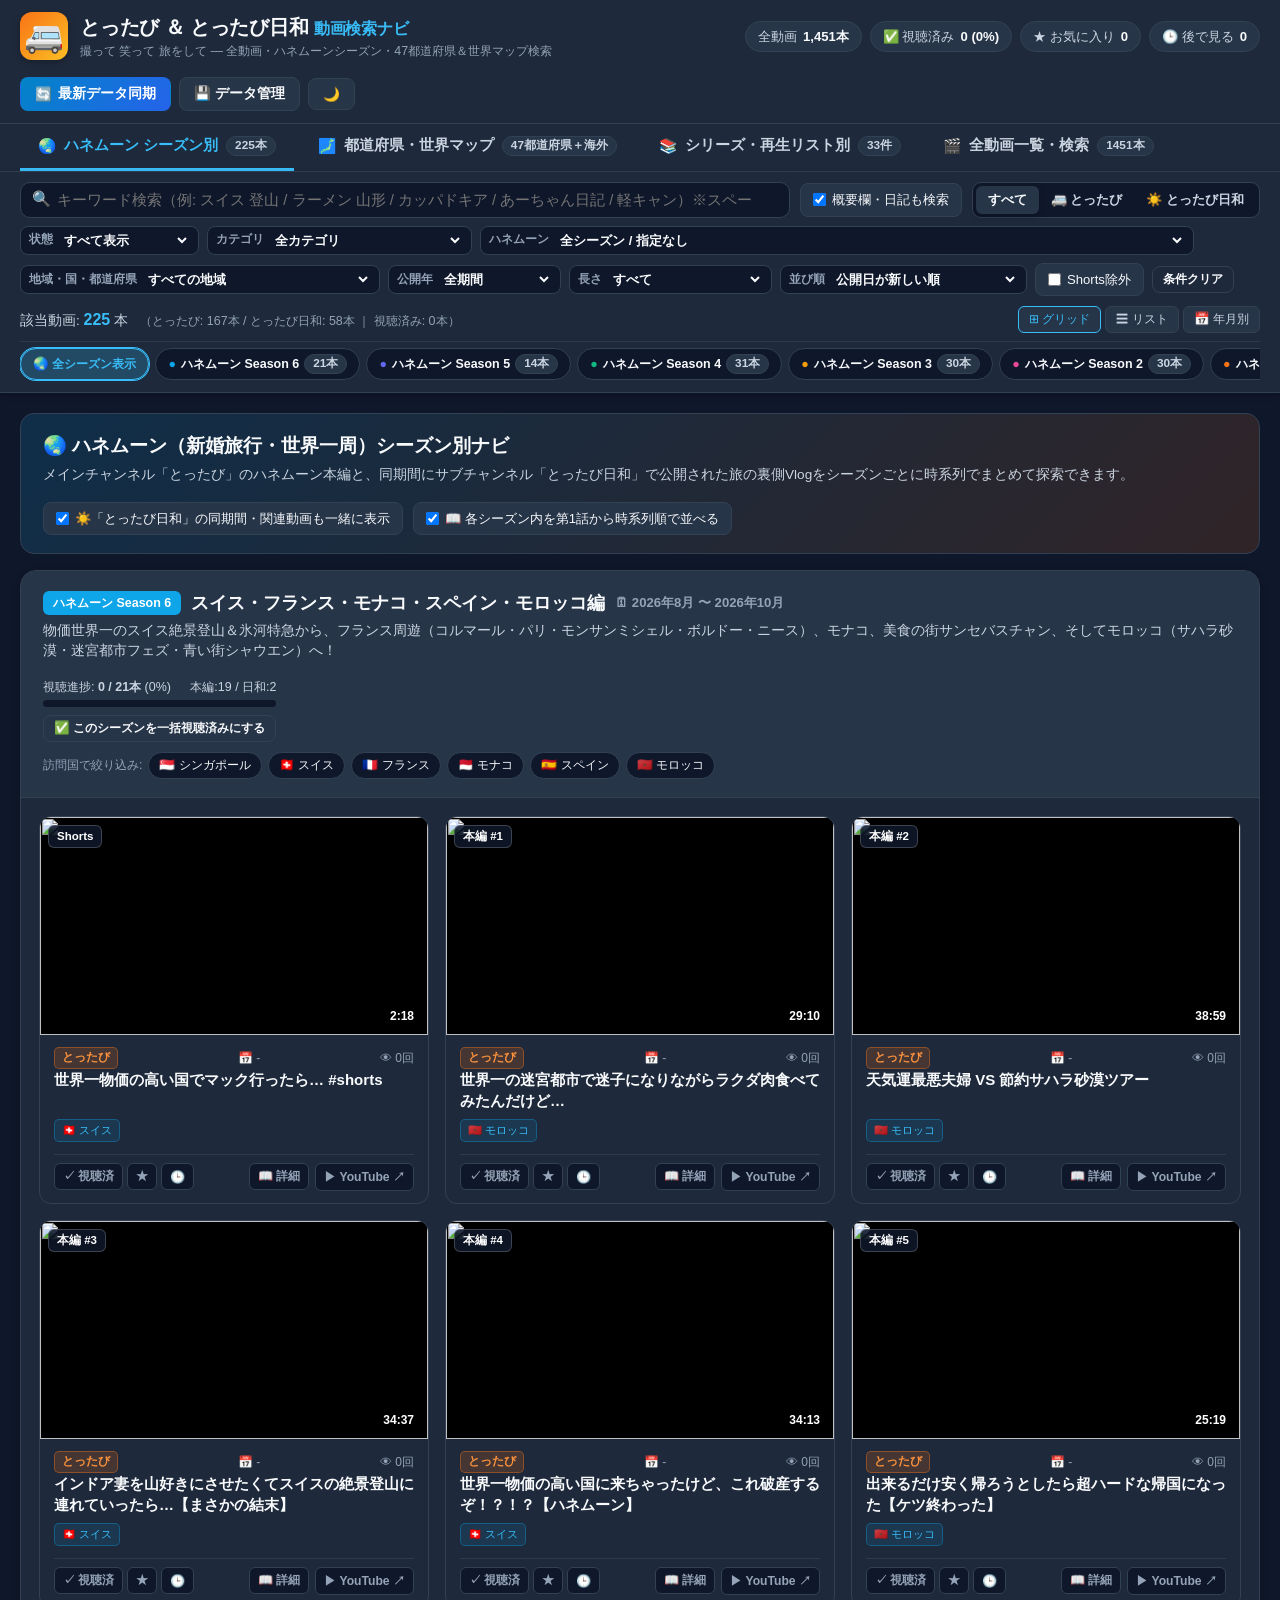
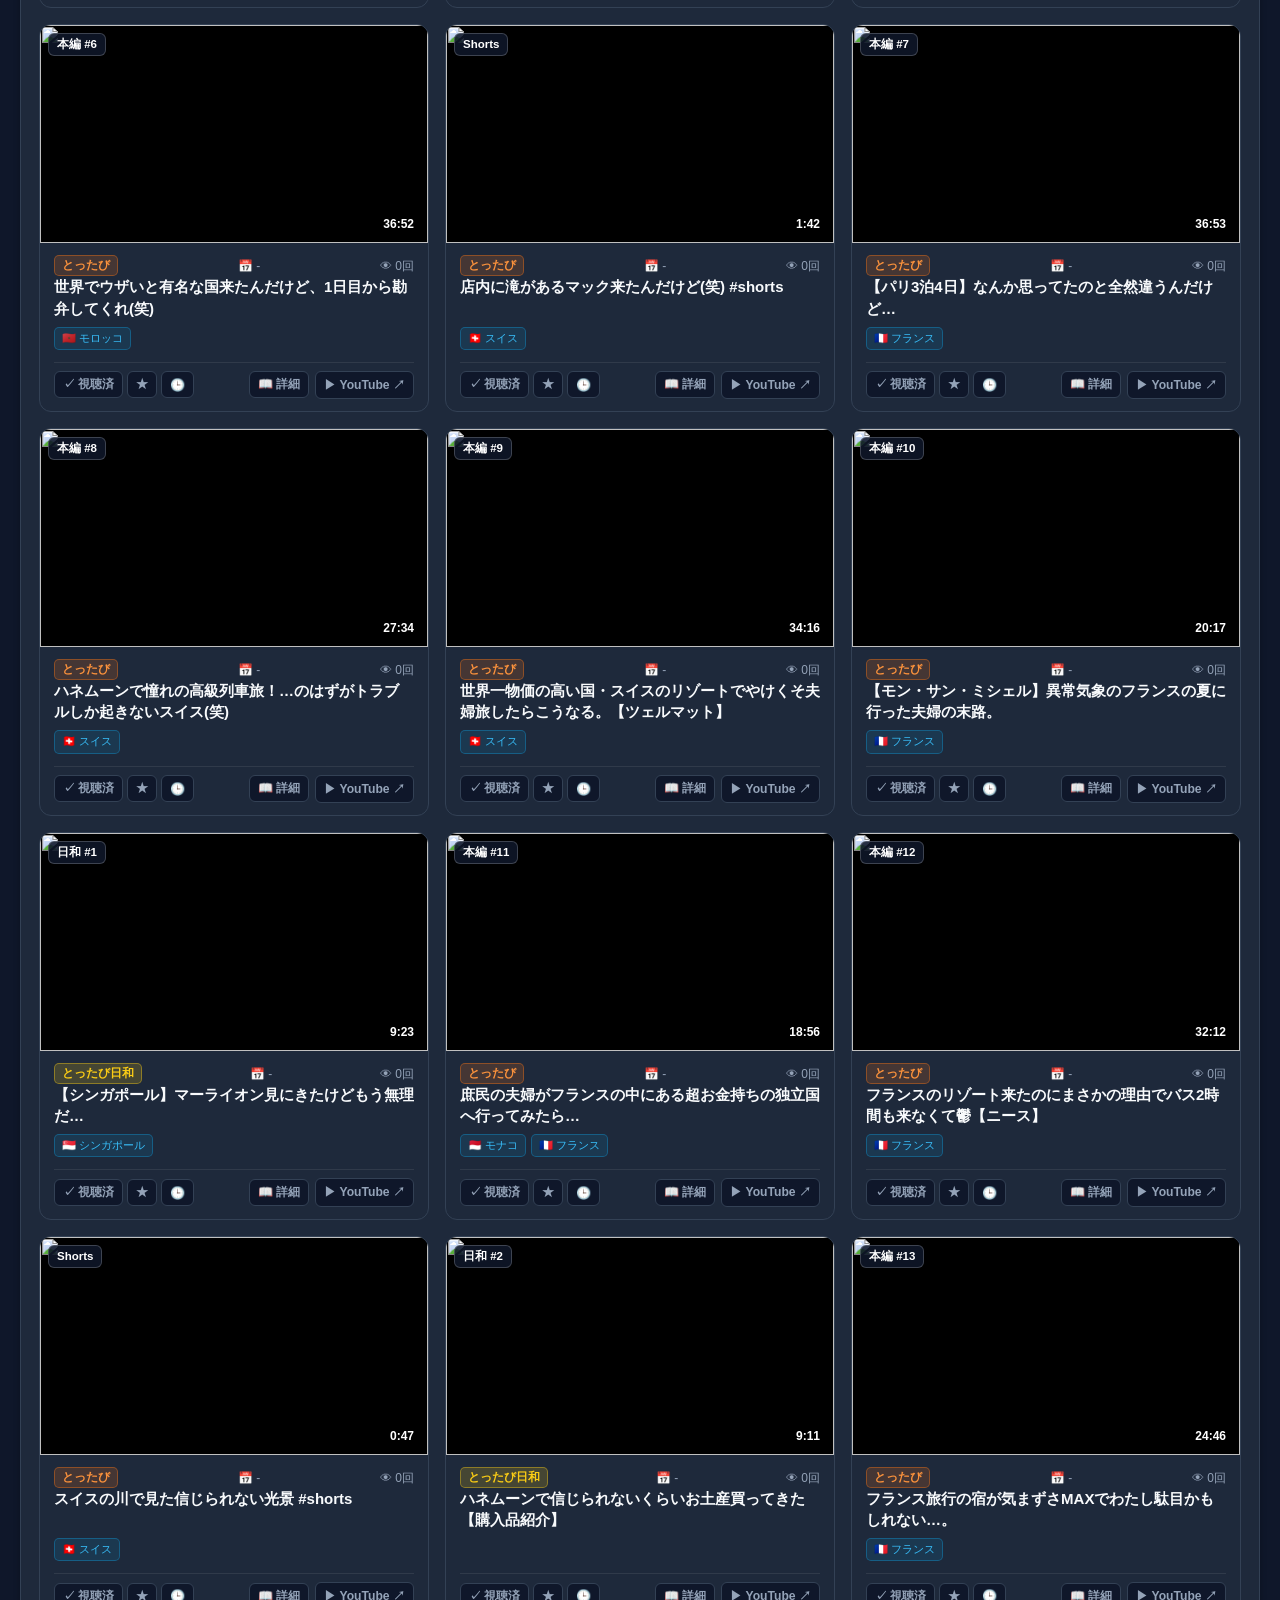
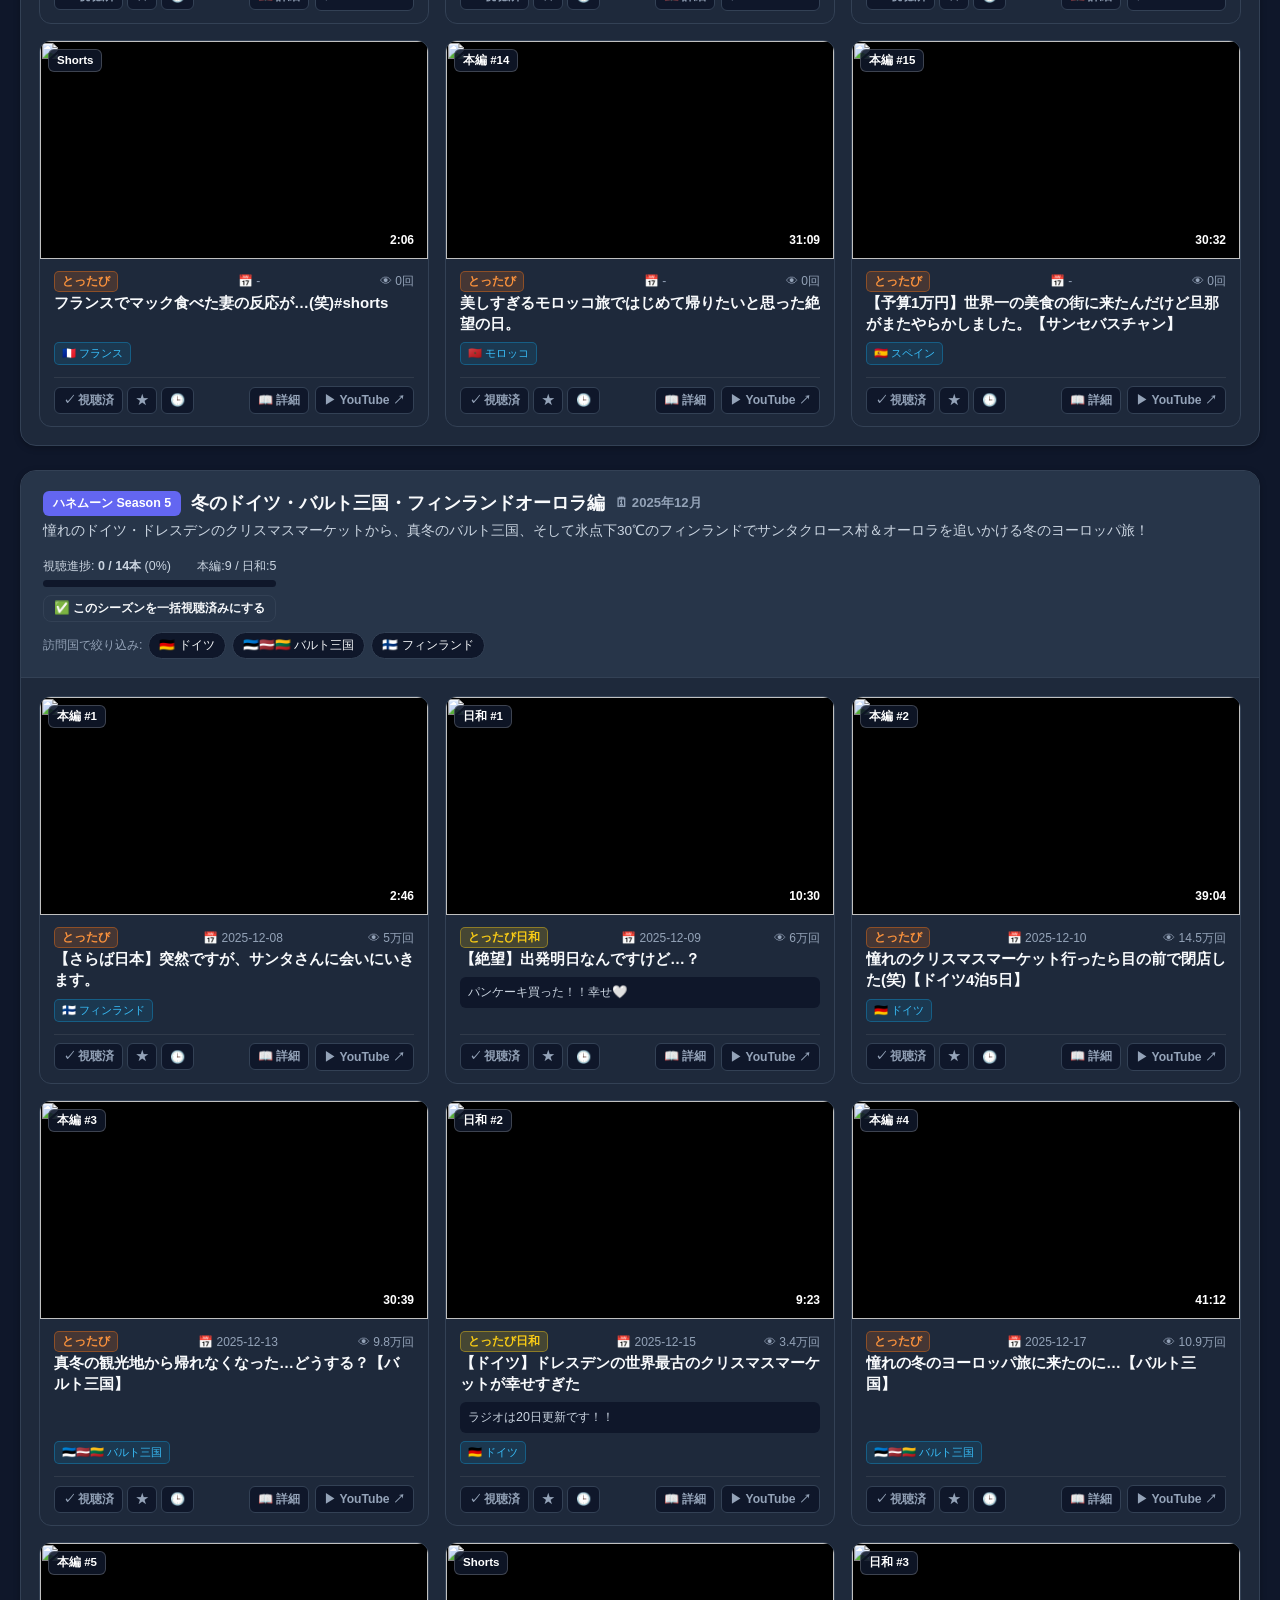
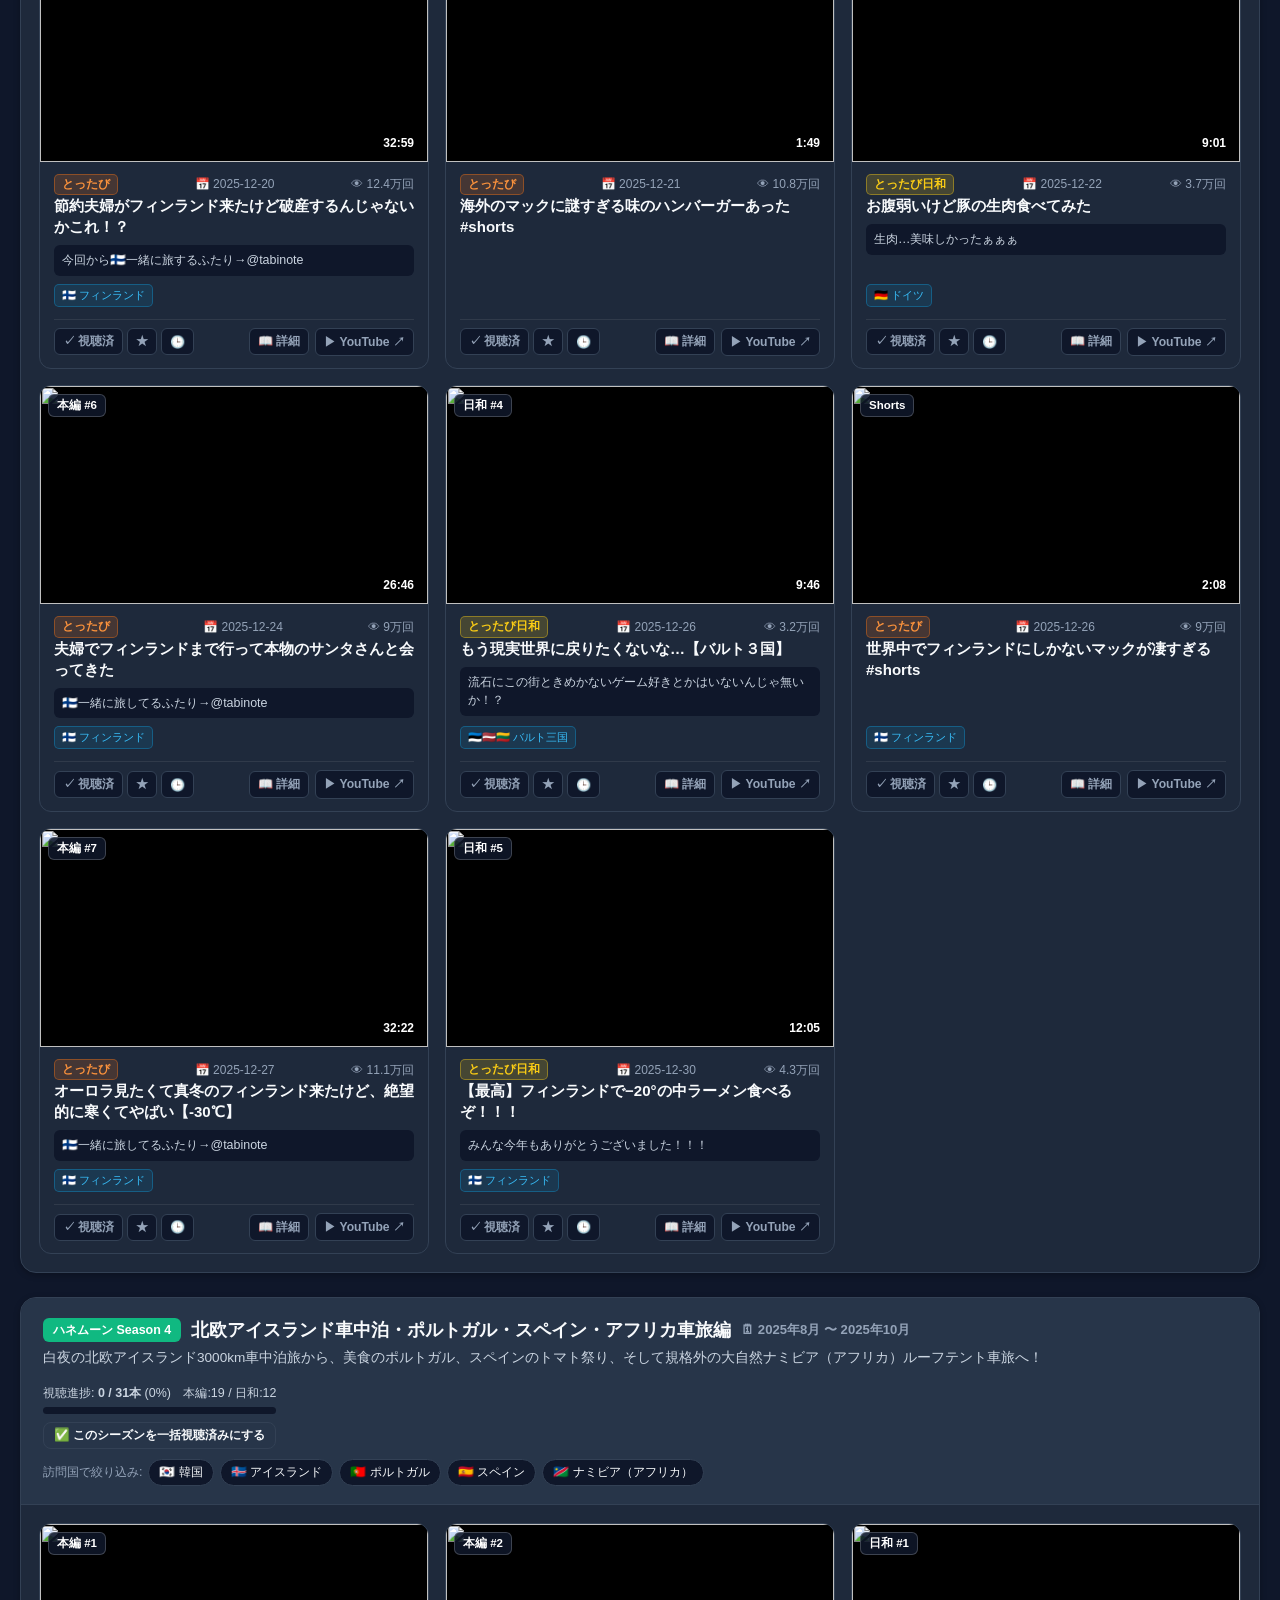
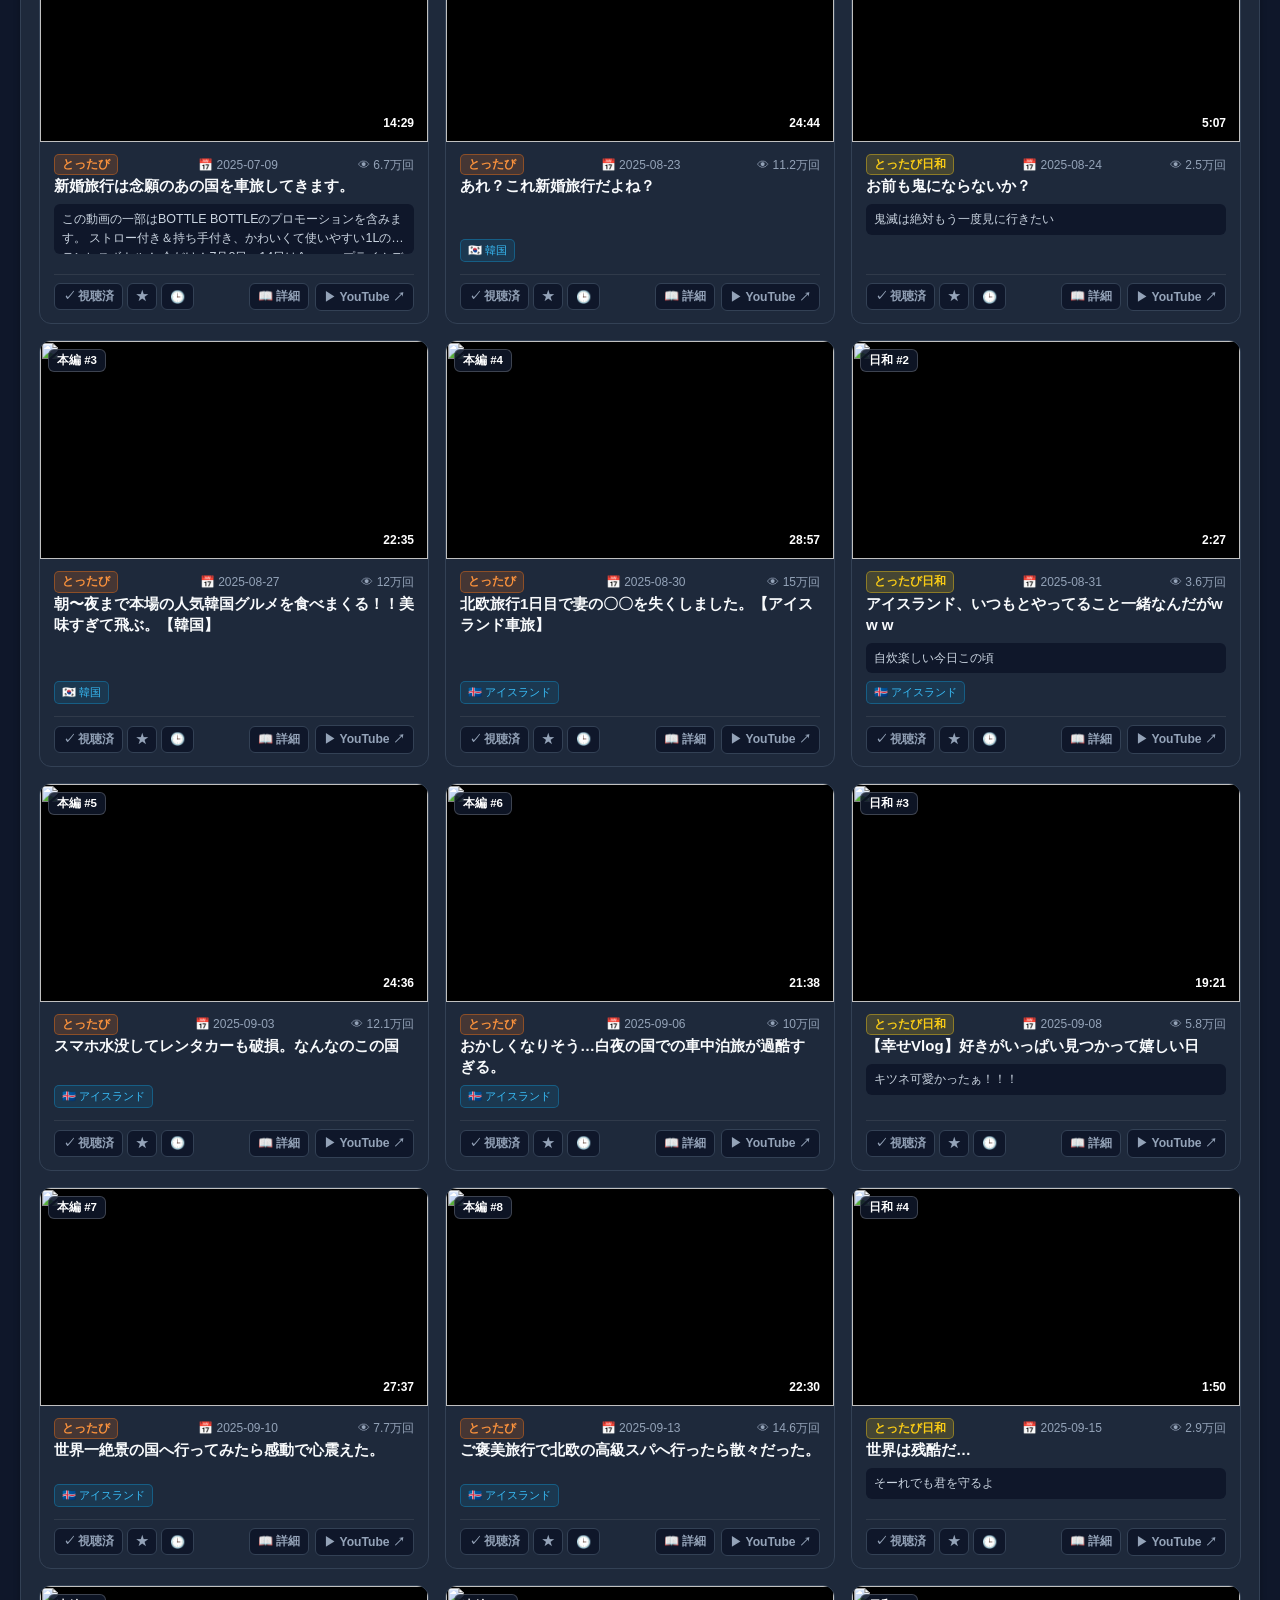
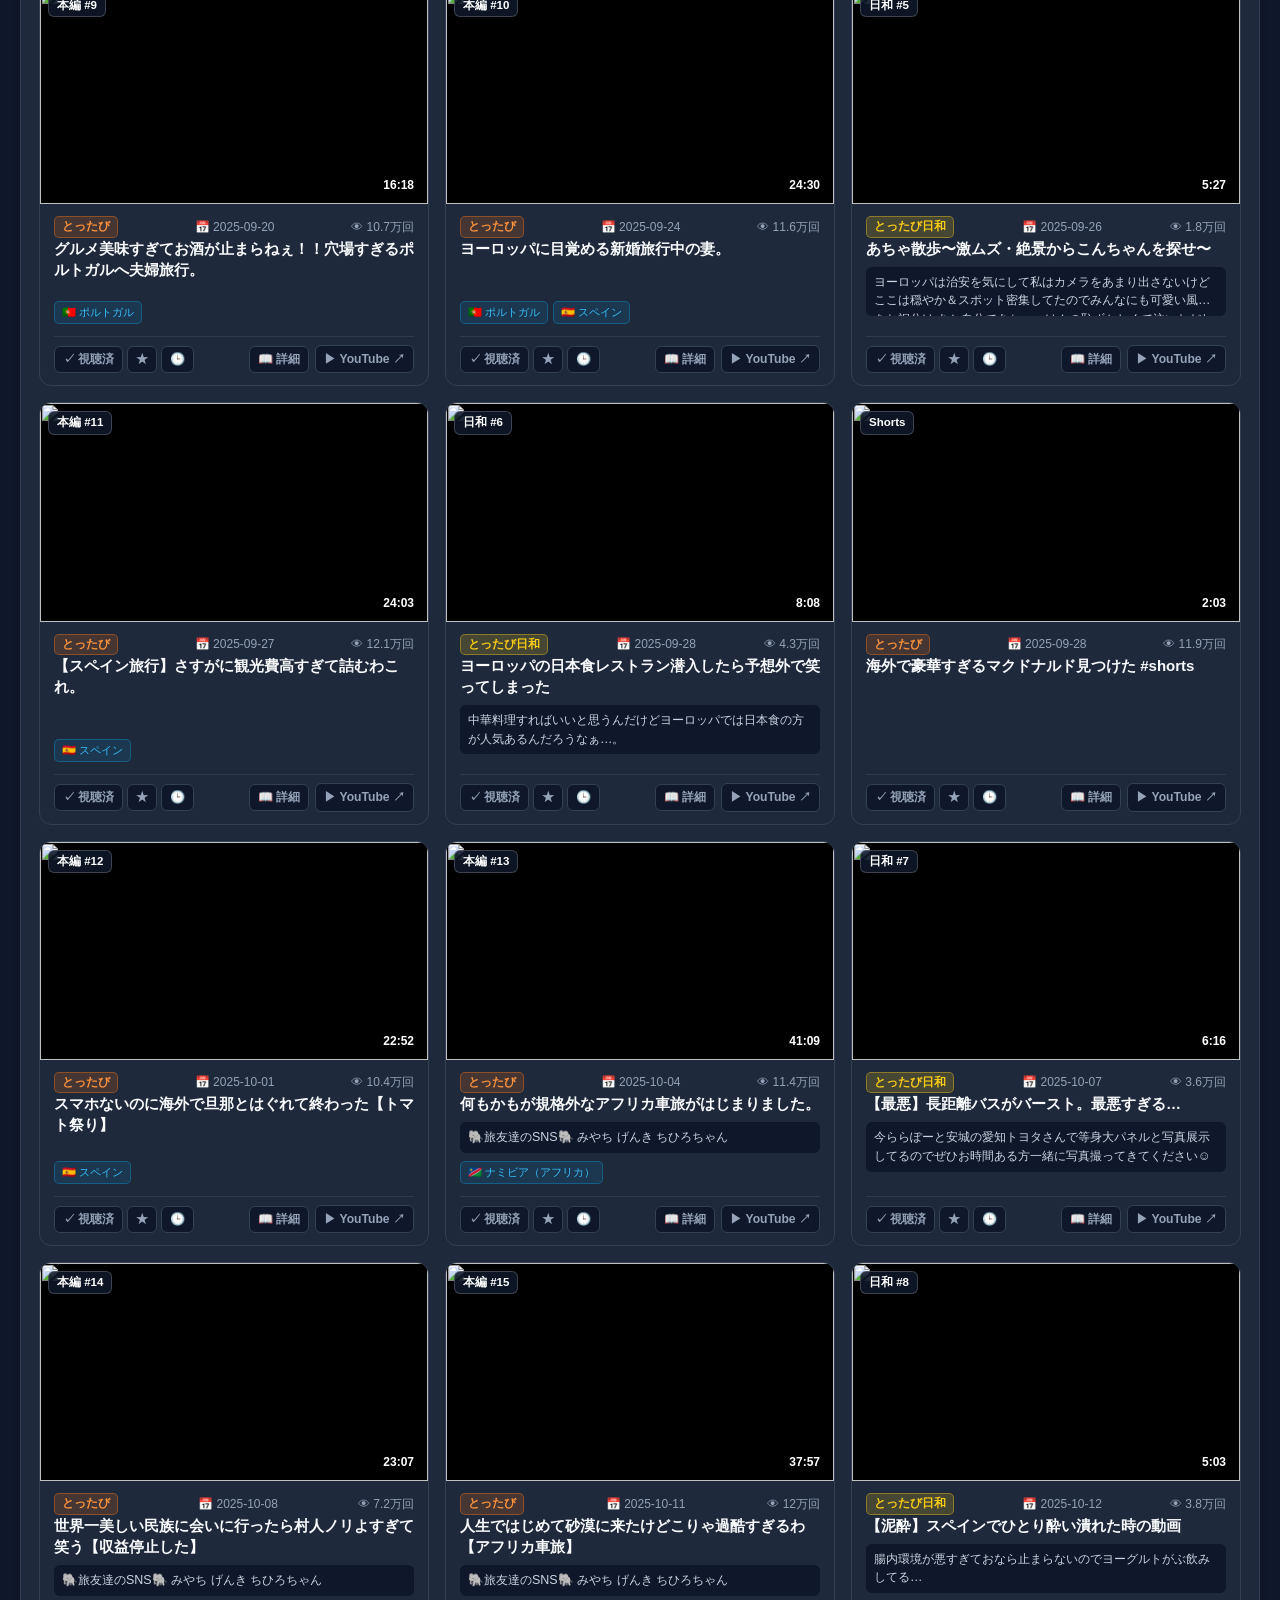
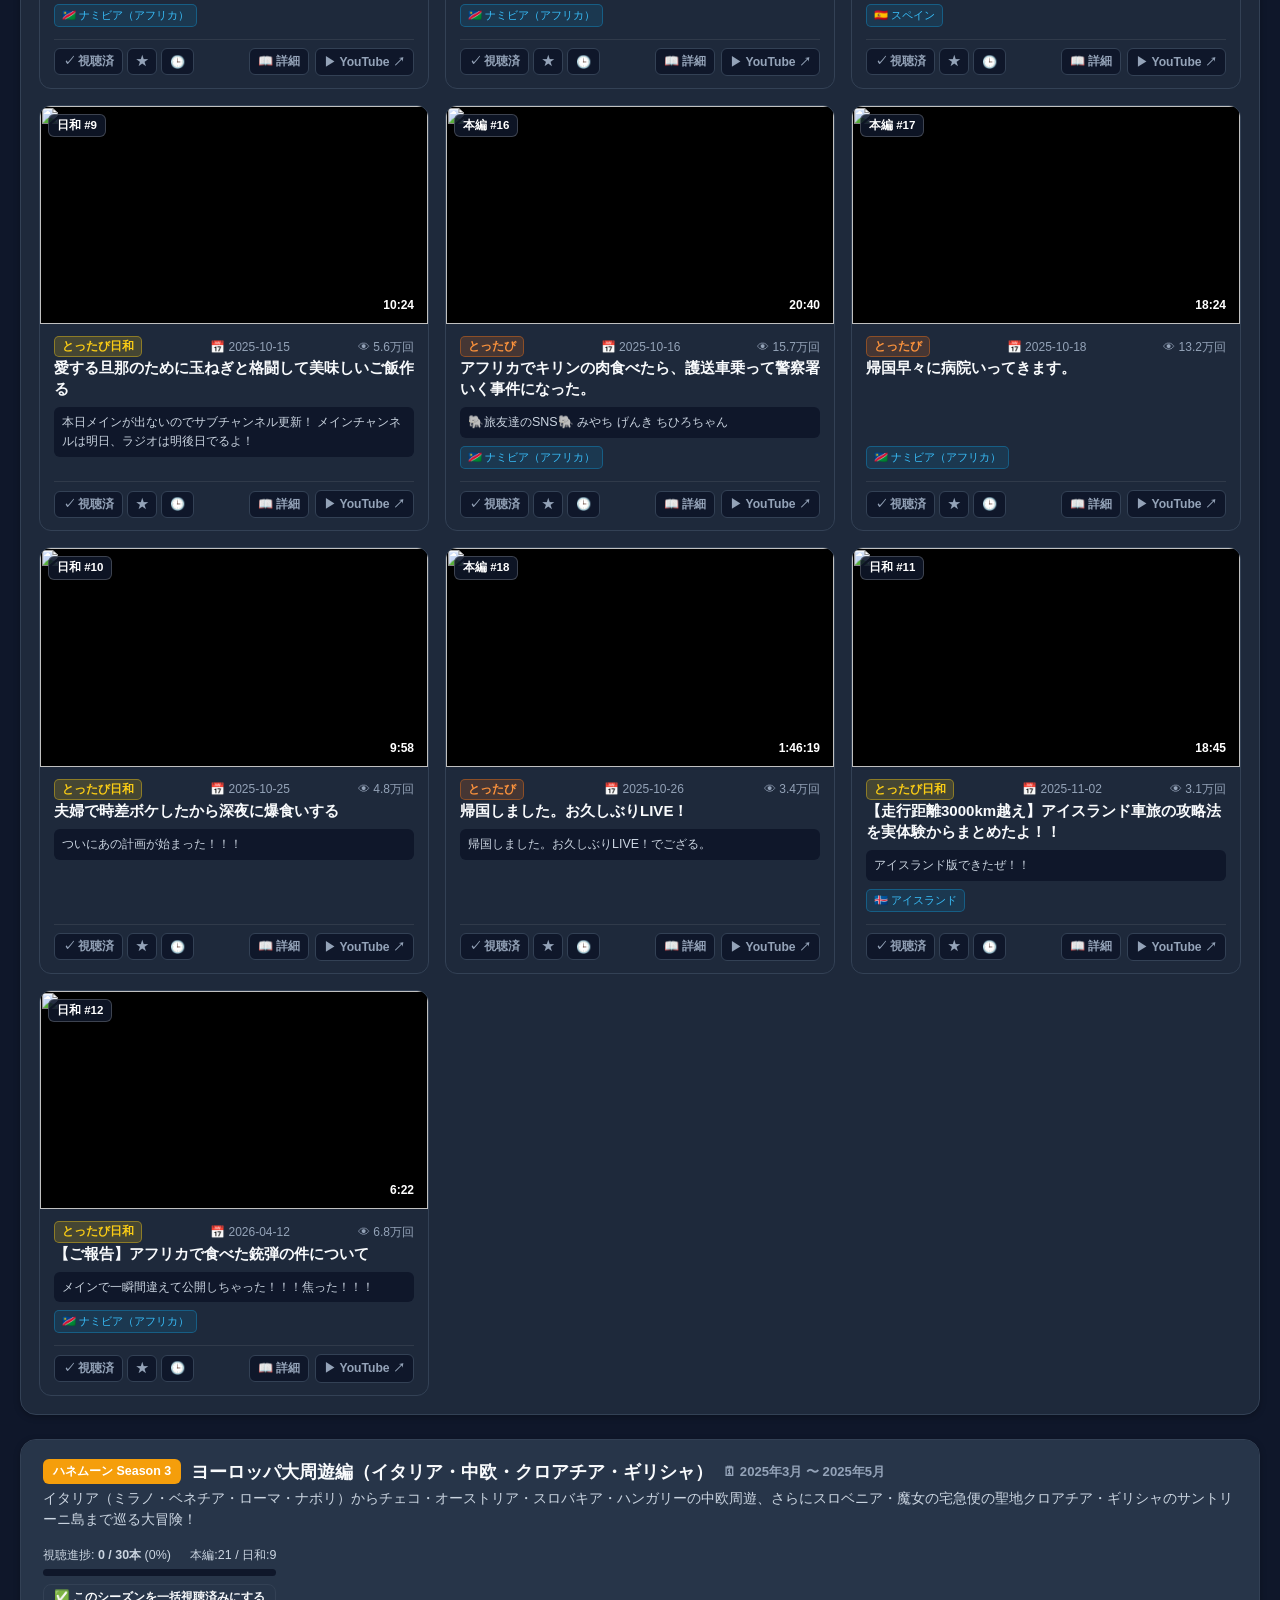
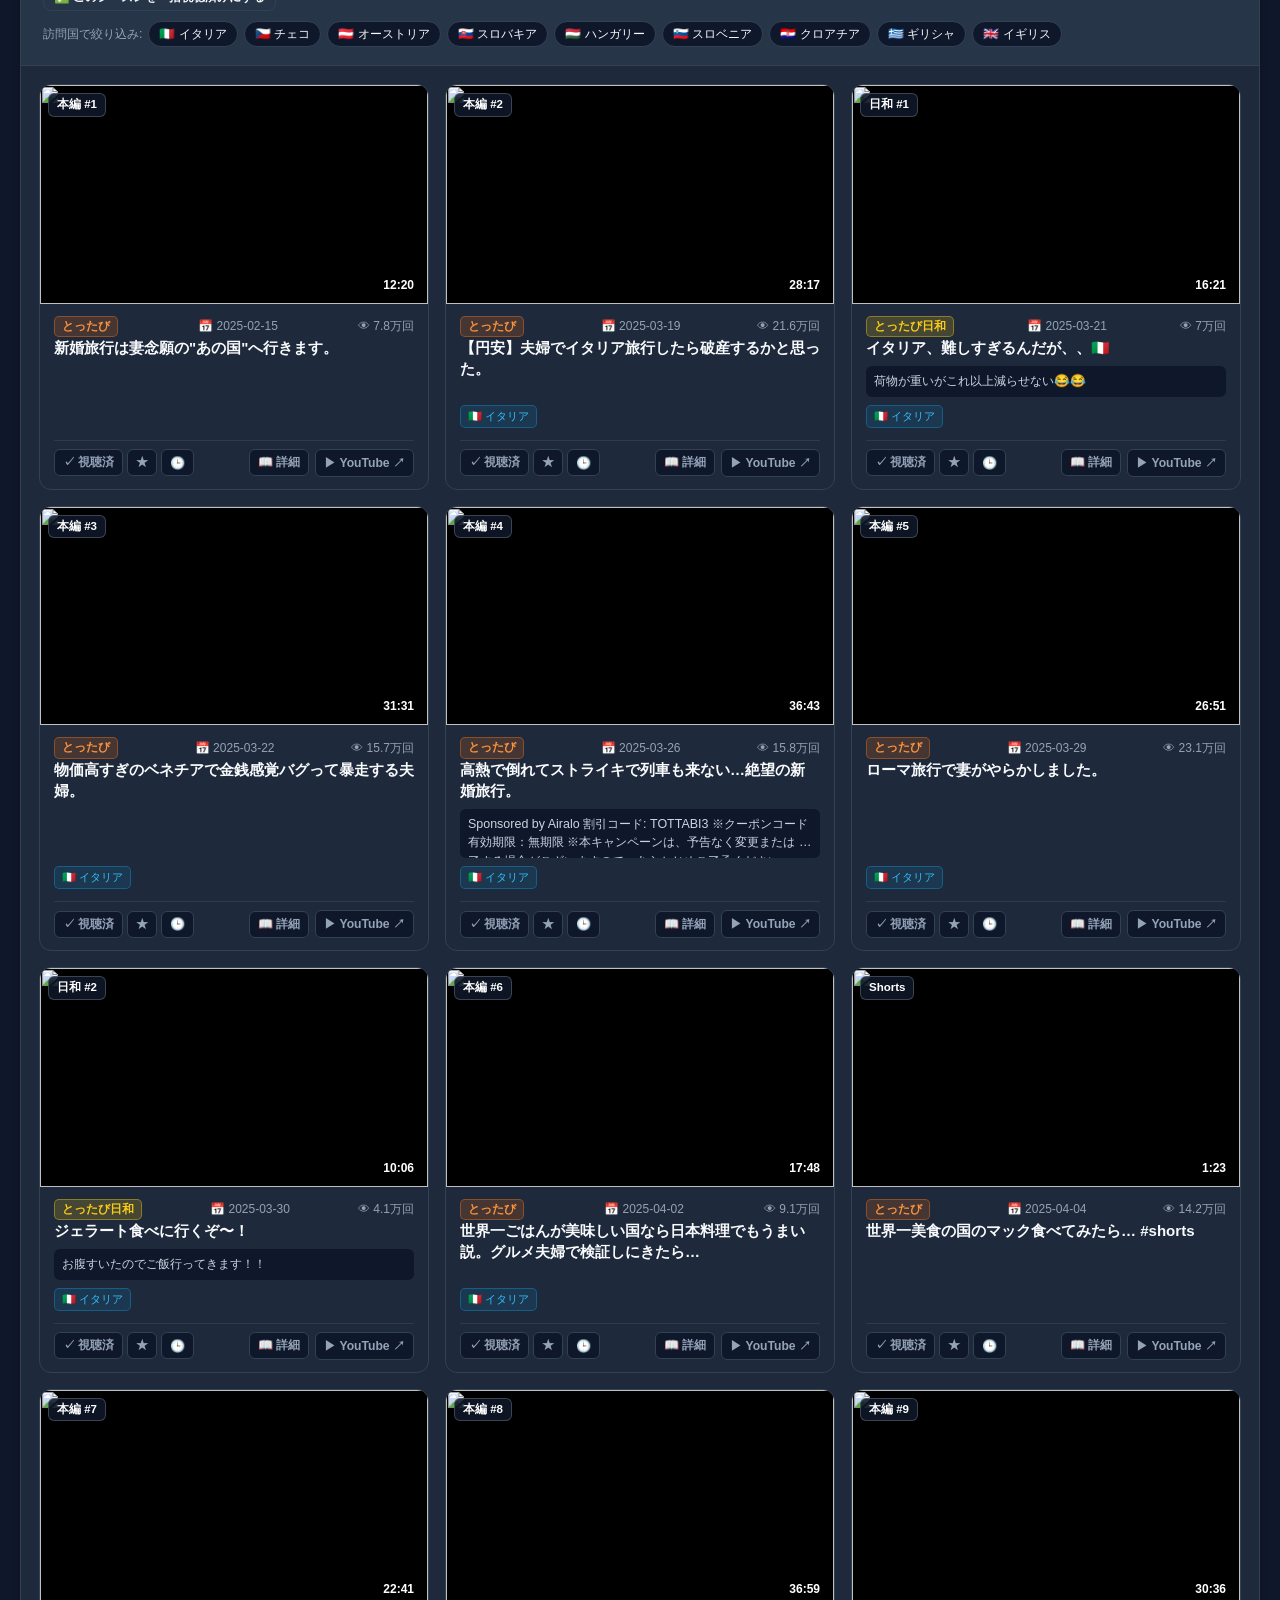
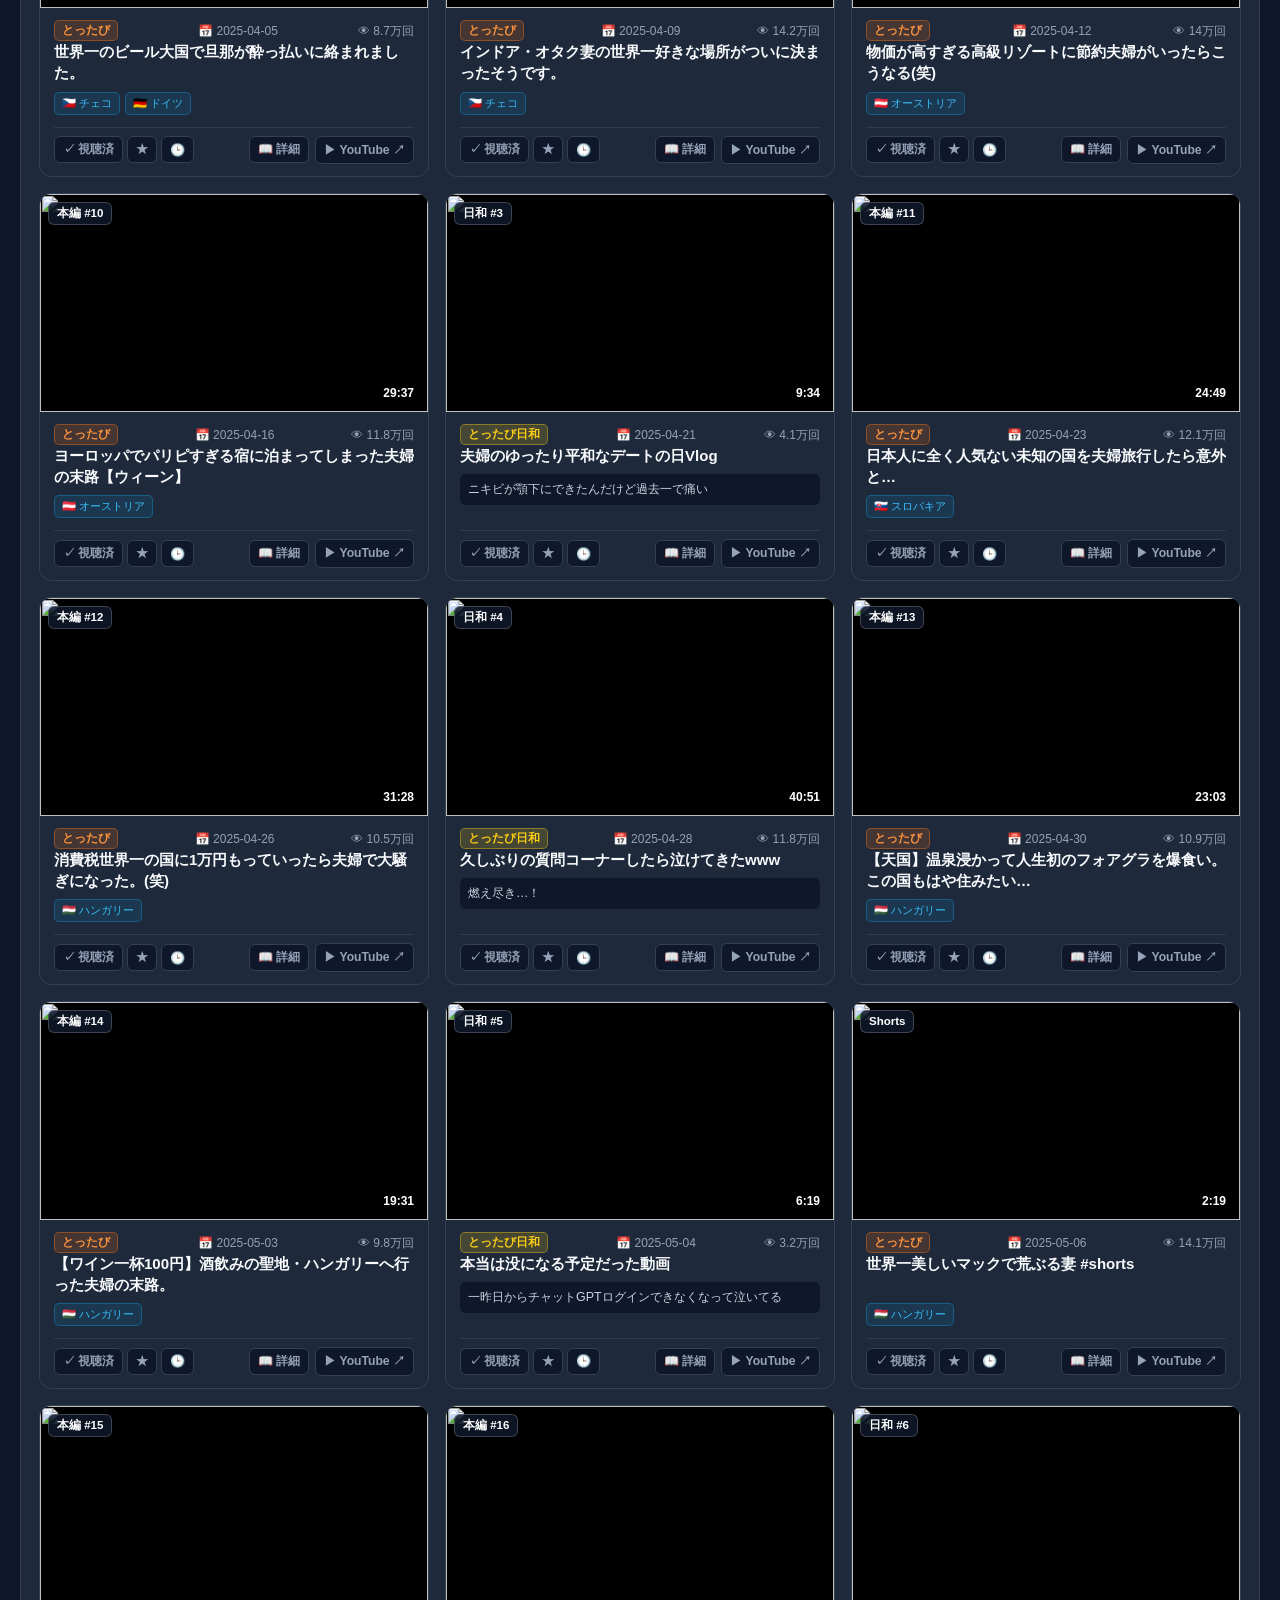
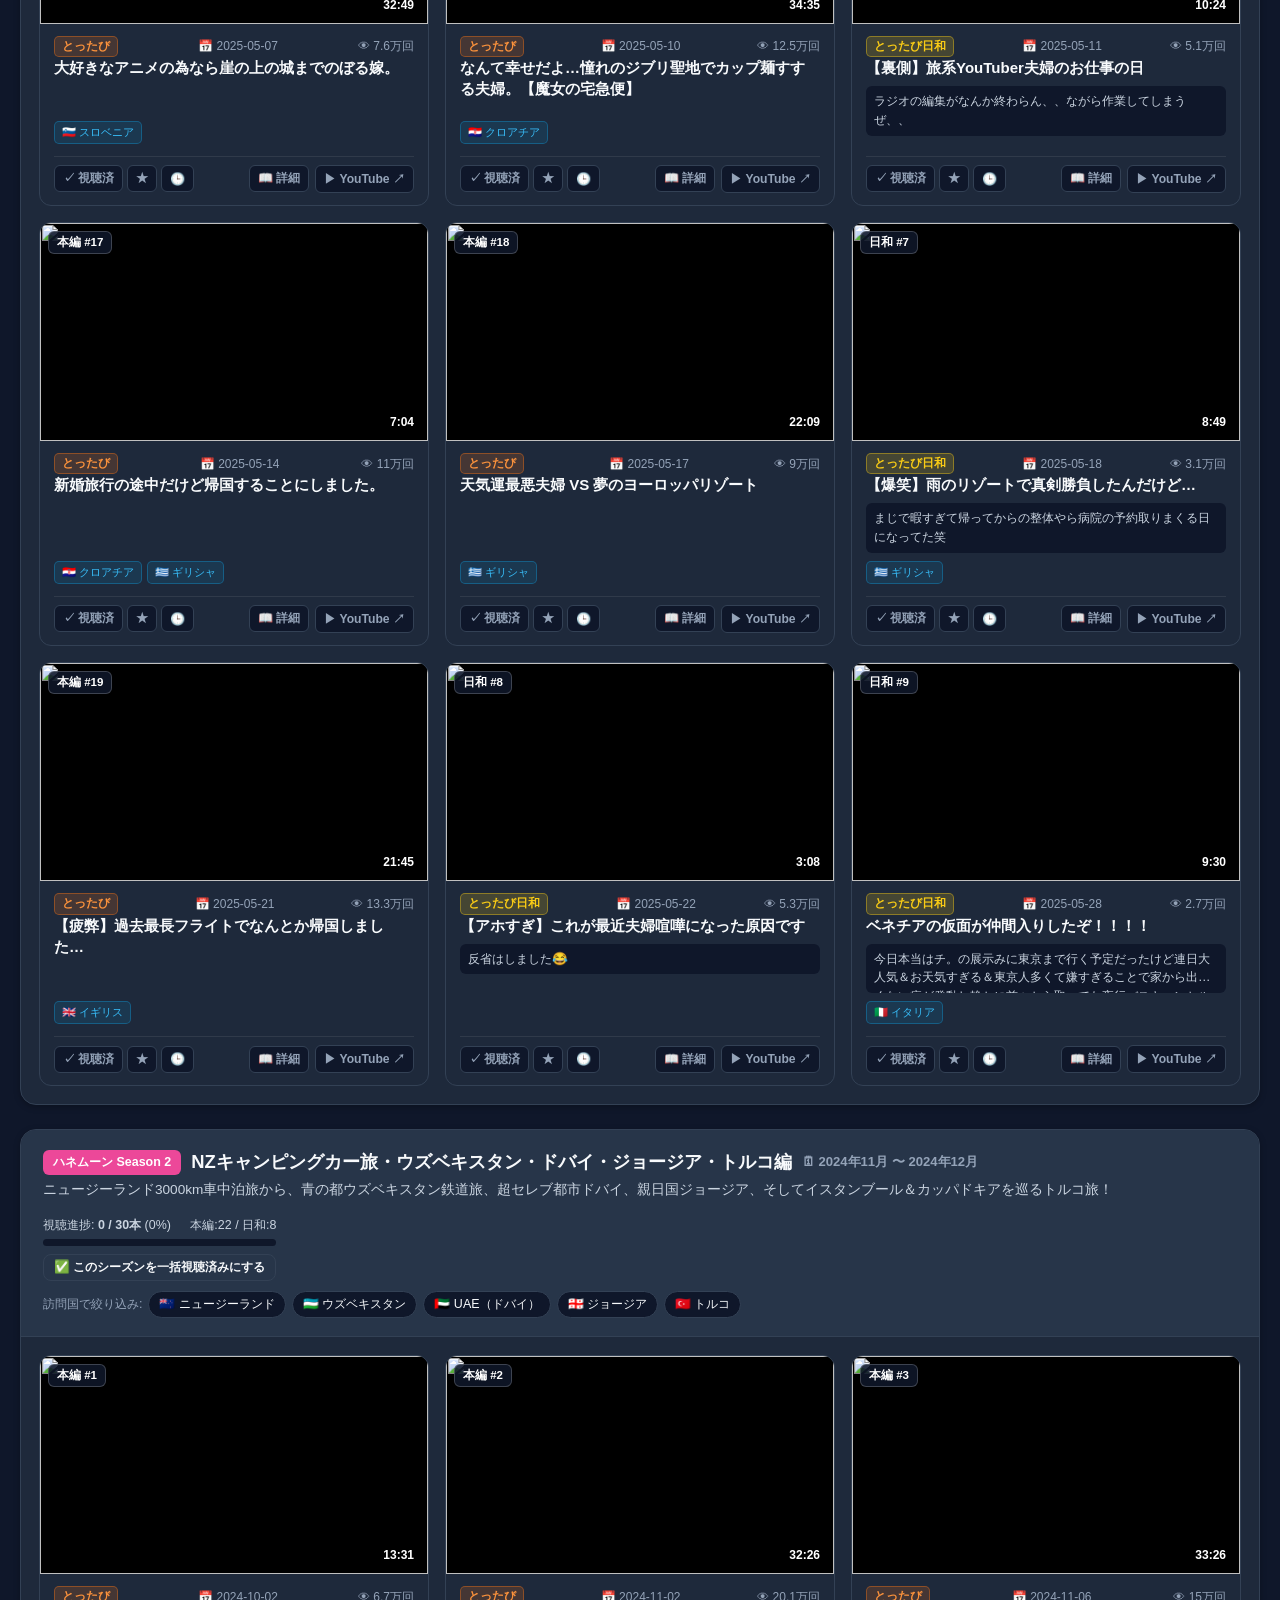
==== commit 3d93ce23: "chore: auto-update YouTube video dataset" ====
--- a/index.html
+++ b/index.html
@@ -2122,7 +2122,7 @@
   </div>
 
   <script>
-window.__TOTTABI_DATASET__ = {"updated_at":"2026-10-28T00:14:57.923291+00:00","stats":null,"channels":{"tottabi":1163,"tottabi_biyori":287},"honeymoon_seasons":[{"id":"hm_season6","season_number":6,"title":"ハネムーン Season 6","subtitle":"スイス・フランス・モナコ・スペイン・モロッコ編","period":"2026年8月 〜 2026年10月","start_date":"2026-08-14","end_date":"2026-10-18","playlist_id":"PLFXwsWue-P6o","countries":["シンガポール","スイス","フランス","モナコ","スペイン","モロッコ"],"description":"物価世界一のスイス絶景登山＆氷河特急から、フランス周遊（コルマール・パリ・モンサンミシェル・ボルドー・ニース）、モナコ、美食の街サンセバスチャン、そしてモロッコ（サハラ砂漠・迷宮都市フェズ・青い街シャウエン）へ！","badge_color":"#0ea5e9","video_count":21,"main_count":19,"sub_count":2,"video_ids":["214PBZA0y7A","3FXt1vcwSFA","6sBtWQ_zymo","H-qpKiGnzrw","K5h2wEkoAZM","MF6eImvDT3g","N4Ak1EoB3tI","PNGtLjEClLw","RqQNJJQkIrg","WE60KWtWx14","XIF8NTxUWcY","cmKzIAr8KDY","ecmXAO0MOZQ","fZGfRUsBTH8","gJyvfS78HLE","iSucAeOA3UY","v40Q88-4RZE","vq-7yp32Zs0","waEqy31bckk","z7FV4w3-nwo","zGLLa4-0iqU"]},{"id":"hm_season5","season_number":5,"title":"ハネムーン Season 5","subtitle":"冬のドイツ・バルト三国・フィンランドオーロラ編","period":"2025年12月","start_date":"2025-12-08","end_date":"2026-01-05","playlist_id":"PLFsNadn7fRZ36mpkNOwWDIOCu6Z7LHT1z","countries":["ドイツ","バルト三国","フィンランド"],"description":"憧れのドイツ・ドレスデンのクリスマスマーケットから、真冬のバルト三国、そして氷点下30℃のフィンランドでサンタクロース村＆オーロラを追いかける冬のヨーロッパ旅！","badge_color":"#6366f1","video_count":14,"main_count":9,"sub_count":5,"video_ids":["CmjqeAfYpto","FUkVFSophWQ","0KM8-87zV1o","7x_g6f9xniM","u1X_KjFAxqk","Qu8HcPdRE9E","7dbLUTQvwao","OeP0n2YIP0Y","3iaHfrpq-d0","tkWzpyLz9mY","1iAkVBKkwKw","e4hL_sU4Wts","Ai7ZfVaTx0w","SY2zmuMuIig"]},{"id":"hm_season4","season_number":4,"title":"ハネムーン Season 4","subtitle":"北欧アイスランド車中泊・ポルトガル・スペイン・アフリカ車旅編","period":"2025年8月 〜 2025年10月","start_date":"2025-08-23","end_date":"2025-10-26","playlist_id":"PLFsNadn7fRZ0GQIMUOMfSLosAzZFRnqT6","countries":["韓国","アイスランド","ポルトガル","スペイン","ナミビア（アフリカ）"],"description":"白夜の北欧アイスランド3000km車中泊旅から、美食のポルトガル、スペインのトマト祭り、そして規格外の大自然ナミビア（アフリカ）ルーフテント車旅へ！","badge_color":"#10b981","video_count":31,"main_count":19,"sub_count":12,"video_ids":["jMUXtpMr6yo","qYt98kXtCpg","N0pHAJBvges","cMMIhW1xRMI","l6ObtIQ09SU","7ufCCWF1ZDQ","nWcJFzdigSk","9ABTeeSZao8","8F-wxM8PuH0","zBk01vaVevQ","cYWRMyOXmrw","Sn007WdBFZ4","f3oyO5JWpzk","SpIrftzat3k","EYt7oV2ZgpA","FdJgs-woHRA","687ySjFv14Y","ZO9NPlcpZVg","r7nf4qS_U9c","vc_4X4on2Ng","KGfWGOuT2z0","d8jcT2kd190","cHqogDq-3tU","sJI0i1EPULg","KlWVXYAj2Fk","iiNZjzpQwok","YlG9pSG55RU","0qvM_VOdBZk","cFIj5QBqmhs","F880bqDWSdQ","AxtjGnUpJv4"]},{"id":"hm_season3","season_number":3,"title":"ハネムーン Season 3","subtitle":"ヨーロッパ大周遊編（イタリア・中欧・クロアチア・ギリシャ）","period":"2025年3月 〜 2025年5月","start_date":"2025-03-19","end_date":"2025-05-23","playlist_id":"PLFsNadn7fRZ0Jzyr5FCF7PbolgISN7XZy","countries":["イタリア","チェコ","オーストリア","スロバキア","ハンガリー","スロベニア","クロアチア","ギリシャ","イギリス"],"description":"イタリア（ミラノ・ベネチア・ローマ・ナポリ）からチェコ・オーストリア・スロバキア・ハンガリーの中欧周遊、さらにスロベニア・魔女の宅急便の聖地クロアチア・ギリシャのサントリーニ島まで巡る大冒険！","badge_color":"#f59e0b","video_count":30,"main_count":21,"sub_count":9,"video_ids":["4A6ltghm5o0","XAohojN2ESQ","RwOXJeJAB08","tyrU7zW_P2M","bgsdTmgg9Z0","BvS87txPyZY","on6DiV_woyc","B-GI-zA7YOQ","CTb6tj7i62w","xu4VZWeLf2I","odx9aUmkcTU","j5dJzv6j1ek","v20f5v2APBc","LzrMb2ZD69I","hs9bVMAFAfA","wMIAQNIquUk","H9rZ0grnoe8","c7HCWmQ5QZw","j7vUcdy4flA","PINY2mHXpn4","tYTqMuCku60","TNlA0CWWKZs","d2ULf1YATzc","wYdaNgFnk5U","wFAOtFxs65k","3ygqbq96h6c","r-7VHxl_1Zw","_HrVSC7LVaA","sowT5fxtSvk","6xrWIND35LQ"]},{"id":"hm_season2","season_number":2,"title":"ハネムーン Season 2","subtitle":"NZキャンピングカー旅・ウズベキスタン・ドバイ・ジョージア・トルコ編","period":"2024年11月 〜 2024年12月","start_date":"2024-11-01","end_date":"2024-12-26","playlist_id":"PLFsNadn7fRZ2Lytcqdgr7ZG4oWFSPr0MI","countries":["ニュージーランド","ウズベキスタン","UAE（ドバイ）","ジョージア","トルコ"],"description":"ニュージーランド3000km車中泊旅から、青の都ウズベキスタン鉄道旅、超セレブ都市ドバイ、親日国ジョージア、そしてイスタンブール＆カッパドキアを巡るトルコ旅！","badge_color":"#ec4899","video_count":30,"main_count":22,"sub_count":8,"video_ids":["AXCNWFmAgKQ","LWDx_kevSP8","5hd3mEn77DM","IrIBibs5M44","Yxbl2t-KnBc","VTnYVOIBT1Q","Mze1iL1Uu34","D2A7FHU9tW0","EZbuvy-gJ88","DoBHa8otps4","_aGPUzNlqCI","8iOPRIJIY5s","YCTNJoS2090","oPaHFz6rdAc","2bIkssTj1QA","zPQhpkGgt5o","Tta2LDAenC4","bwHbhtGT9TI","31PUVJm3DzI","_HYJWMI2BnU","n3D5OkEUPRY","U5RZ289cr9I","ye8K6lT9OZ8","9pbqcdIZGks","Hr5LGUSDS0o","2e2LRiY1c_I","JV8kOSTUcho","S4ORDG46s6k","jR_Ep78_MUI","L36R45lwZbM"]},{"id":"hm_season1","season_number":1,"title":"ハネムーン Season 1","subtitle":"東アジア・東南アジア・スリランカ・インド・モルディブ編","period":"2024年3月 〜 2024年7月","start_date":"2024-03-15","end_date":"2024-08-05","playlist_id":"PLFsNadn7fRZ3uMK9BD_WxRR1Up7SaTe7G","countries":["中国","香港","マカオ","ラオス","タイ","カンボジア","ベトナム","スリランカ","インド","モルディブ"],"description":"世界一周ハネムーン開幕！中国・香港・マカオからラオス・タイ・カンボジア・ベトナムの東南アジア縦断、さらにスリランカ・カオスなインド列車旅を経て地上の楽園モルディブへ！","badge_color":"#f97316","video_count":52,"main_count":40,"sub_count":12,"video_ids":["rQWa9TN04cE","JEpnpQmDPMo","6eTH1j2vtjQ","O-JOS8KvFD8","z4mpR-e6qmY","tiCSI3NjuJM","7pkyldzTJaw","-VGqJwt18Dw","wMSgoWZy9TY","GvAfkxdL848","YiQ9lh_30WA","hsOVL7--9kM","qF4fOc9bSXc","aXUWFuabs28","YAN3VAPytZA","8qNSIIBnMH8","7j3RkG8bQNU","W5_j6xm_XOc","Jev865yc9BE","c3PEtZTgtFo","pZs7SV-qeQ0","EPBX_R-sj7Q","V29BK0FPRUA","QJXnkoQAITM","RkUgYQY1sBU","anY_e3Bjtfg","3Ifz0ePq-04","-awwxQjExDU","4LGdf-8Hxmc","WP32MGV8xB8","xUcaXZIZkNs","3qIhAzinqzM","uP2UIxQ3MKE","0uSmFLcrPu0","AI4FXCijves","QoVBmBUrp_A","8gjw6ivldZw","zawnTg-_v2A","WVFRuqZCByQ","iNWEOruVbo4","gjpybD1tbWg","SQO8nNsQu58","mKwOnMA0Z3c","CbCNp9oYksY","LjiNFFGFKYM","yVjp1VqnU1w","nqlEB4-VV2Q","cUINXcR6NRw","6rAs-1RcTuo","uEYKbRwI7L0","xdxIyxfMCQ8","3F2oNMxyQsg"]},{"id":"hm_season0","season_number":0,"title":"ハネムーン序章（結婚式後・沖縄＆タイ編）","subtitle":"結婚式直後の沖縄リゾート＆タイ・コムローイ祭り旅","period":"2023年11月 〜 2023年12月","start_date":"2023-11-15","end_date":"2023-12-23","playlist_id":"","countries":["タイ"],"description":"結婚式を終えた直後の沖縄高級リゾート旅と、ラプンツェルのモデルになったタイ・チェンマイのコムローイ祭り＆寝台列車を巡るプレハネムーン旅！","badge_color":"#8b5cf6","video_count":19,"main_count":12,"sub_count":7,"video_ids":["u6Ql-LyqCzY","_scFCgCBd5g","heKRIxCQiJw","X8KVbAEsN90","jSNod5lYrH0","r8TiHNEyDRM","GK53zFjsOjc","Kn1abDHLT5U","bak4yz6aCjg","xGdXay5hqsM","PrYGaNSCosk","UBieJ03ywbI","RGjDQLYHFis","YuqaWrqvev4","4KzTHGhswyE","6yqI0nELx-g","y6ktygY_Ktc","FPyq3nqwkeQ","hoswdhC1eOg"]},{"id":"hm_extra","season_number":-1,"title":"海外旅・番外編 ＆ ハネムーン総集編","subtitle":"台湾旅・韓国旅・ハワイ旅・世界一周総集編まとめ","period":"2023年 〜 2026年","start_date":"","end_date":"","playlist_id":"PLFsNadn7fRZ0ORi0fmwVi2N1DlzEogFmD","countries":["台湾","韓国","アメリカ（ハワイ）","ベトナム"],"description":"ハネムーン合間の夫婦海外旅行（2026年5月台湾縦断旅、韓国グルメ旅、念願のハワイ旅など）と、国別の長尺総集編ムービーまとめ！","badge_color":"#14b8a6","video_count":28,"main_count":25,"sub_count":3,"video_ids":["6pMcbrCuDcw","1_K4-O5DWAQ","CXFwBnFS2Uc","bqT389oe5f4","JbDekLDqtIU","aqlH-nB3TvY","cu-oclAJvsU","VLJdAMVqoUo","VTnGU-DqaCc","k1xxykbgHqQ","1LxDqaRFfbU","cm043Oy4Orc","eEW-EinqjyY","43Olq1aiqJg","NHdpGYXrwVY","Z9P2PKbOjhc","ZreN-ZBbPgM","BhdA7Uc6z0w","CdG4hQhLErA","MngIv7JjSlQ","N8Ss3RBHbWY","4JLIy_cZUFo","PntTaeWTlTw","OXOpJKkoyws","zh8Buakbo40","Op2-JZQsVzk","kYXTxvm52x0","e3KUXoJMScE"]}],"japan_regions":[{"id":"hokkaido","name":"北海道","count":63,"prefectures":[{"name":"北海道","count":63}]},{"id":"tohoku","name":"東北","count":60,"prefectures":[{"name":"青森県","count":12},{"name":"岩手県","count":13},{"name":"宮城県","count":10},{"name":"秋田県","count":9},{"name":"山形県","count":6},{"name":"福島県","count":13}]},{"id":"kanto","name":"関東","count":50,"prefectures":[{"name":"茨城県","count":6},{"name":"栃木県","count":6},{"name":"群馬県","count":7},{"name":"埼玉県","count":7},{"name":"千葉県","count":10},{"name":"東京都","count":9},{"name":"神奈川県","count":6}]},{"id":"chubu","name":"中部・北陸","count":130,"prefectures":[{"name":"新潟県","count":17},{"name":"富山県","count":7},{"name":"石川県","count":10},{"name":"福井県","count":9},{"name":"山梨県","count":10},{"name":"長野県","count":10},{"name":"岐阜県","count":8},{"name":"静岡県","count":7},{"name":"愛知県","count":49}]},{"id":"kinki","name":"近畿・関西","count":60,"prefectures":[{"name":"三重県","count":11},{"name":"滋賀県","count":7},{"name":"京都府","count":4},{"name":"大阪府","count":10},{"name":"兵庫県","count":11},{"name":"奈良県","count":7},{"name":"和歌山県","count":8}]},{"id":"chugoku","name":"中国","count":38,"prefectures":[{"name":"鳥取県","count":4},{"name":"島根県","count":5},{"name":"岡山県","count":14},{"name":"広島県","count":8},{"name":"山口県","count":5}]},{"id":"shikoku","name":"四国","count":23,"prefectures":[{"name":"徳島県","count":3},{"name":"香川県","count":6},{"name":"愛媛県","count":3},{"name":"高知県","count":8}]},{"id":"kyushu_okinawa","name":"九州・沖縄","count":86,"prefectures":[{"name":"福岡県","count":8},{"name":"佐賀県","count":9},{"name":"長崎県","count":10},{"name":"熊本県","count":9},{"name":"大分県","count":8},{"name":"宮崎県","count":6},{"name":"鹿児島県","count":11},{"name":"沖縄県","count":31}]}],"overseas_countries":[{"id":"korea","name":"韓国","region":"アジア","flag":"🇰🇷","keywords":["韓国","ソウル","釜山","プサン","チェジュ","済州島","明洞","ホンデ","弘大"],"count":7},{"id":"taiwan","name":"台湾","region":"アジア","flag":"🇹🇼","keywords":["台湾","台北","九份","十分","台中","高雄","台南","夜市"],"count":9},{"id":"china","name":"中国","region":"アジア","flag":"🇨🇳","keywords":["中国旅行","中国の夜","中国🇨🇳","#中国","上海","広州","深圳","成都","北京","中国・香港"],"count":4},{"id":"hongkong","name":"香港","region":"アジア","flag":"🇭🇰","keywords":["香港","#香港"],"count":5},{"id":"macau","name":"マカオ","region":"アジア","flag":"🇲🇴","keywords":["マカオ","#マカオ"],"count":2},{"id":"thailand","name":"タイ","region":"アジア","flag":"🇹🇭","keywords":["タイ旅行","タイの","タイ山奥","タイで","タイ名物","タイ最終日","タイにて","タイ・","#タイ","バンコク","チェンマイ","コムローイ","プーケット","パタヤ","カオサン","水かけ祭り","ソンクラーン","首長族"],"count":21},{"id":"laos","name":"ラオス","region":"アジア","flag":"🇱🇦","keywords":["ラオス","#ラオス","ビエンチャン","バンビエン","ルアンパバーン","世界で最も何もない首都"],"count":5},{"id":"cambodia","name":"カンボジア","region":"アジア","flag":"🇰🇭","keywords":["カンボジア","#カンボジア","アンコールワット","シェムリアップ","プノンペン","キリングフィールド"],"count":4},{"id":"vietnam","name":"ベトナム","region":"アジア","flag":"🇻🇳","keywords":["ベトナム","#ベトナム","ダナン","#ダナン","ホイアン","#ホイアン","ハノイ","ホーチミン","世界一物価の安い国"],"count":13},{"id":"singapore","name":"シンガポール","region":"アジア","flag":"🇸🇬","keywords":["シンガポール","マーライオン","マリーナベイ"],"count":1},{"id":"srilanka","name":"スリランカ","region":"アジア","flag":"🇱🇰","keywords":["スリランカ","#スリランカ","シーギリヤ","キャンディ","コロンボ"],"count":7},{"id":"india","name":"インド","region":"アジア","flag":"🇮🇳","keywords":["インド1日目","インド列車","インド旅行","インド行ってくる","#インド","ニューデリー","バラナシ","タージマハル"],"count":5},{"id":"maldives","name":"モルディブ","region":"アジア","flag":"🇲🇻","keywords":["モルディブ","#モルディブ","水中レストラン"],"count":3},{"id":"uzbekistan","name":"ウズベキスタン","region":"中東・中央アジア","flag":"🇺🇿","keywords":["ウズベキスタン","#ウズベキスタン","サマルカンド","#サマルカンド","タシュケント","ブハラ"],"count":4},{"id":"uae","name":"UAE（ドバイ）","region":"中東・中央アジア","flag":"🇦🇪","keywords":["ドバイ","#ドバイ","アブダビ"],"count":2},{"id":"georgia","name":"ジョージア","region":"中東・中央アジア","flag":"🇬🇪","keywords":["ジョージア","トビリシ","99%の日本人が行かない親日国"],"count":1},{"id":"turkey","name":"トルコ","region":"中東・中央アジア","flag":"🇹🇷","keywords":["トルコ","#トルコ","イスタンブール","#イスタンブール","カッパドキア","#カッパドキア","パムッカレ","世界三大料理"],"count":7},{"id":"italy","name":"イタリア","region":"ヨーロッパ","flag":"🇮🇹","keywords":["イタリア","#イタリア","🇮🇹","ベネチア","ヴェネツィア","ローマ","ミラノ","ナポリ","フィレンツェ"],"count":9},{"id":"czechia","name":"チェコ","region":"ヨーロッパ","flag":"🇨🇿","keywords":["チェコ","プラハ","#プラハ","世界一のビール大国"],"count":2},{"id":"austria","name":"オーストリア","region":"ヨーロッパ","flag":"🇦🇹","keywords":["オーストリア","ウィーン","#ウィーン","ハルシュタット","#ハルシュタット","ザルツブルク"],"count":2},{"id":"slovakia","name":"スロバキア","region":"ヨーロッパ","flag":"🇸🇰","keywords":["スロバキア","ブラチスラバ","日本人に全く人気ない未知の国"],"count":1},{"id":"hungary","name":"ハンガリー","region":"ヨーロッパ","flag":"🇭🇺","keywords":["ハンガリー","#ハンガリー","ブダペスト","消費税世界一の国"],"count":5},{"id":"slovenia","name":"スロベニア","region":"ヨーロッパ","flag":"🇸🇮","keywords":["スロベニア","#スロベニア","リュブリャナ","ポストイナ","ブレッド湖","崖の上の城"],"count":1},{"id":"croatia","name":"クロアチア","region":"ヨーロッパ","flag":"🇭🇷","keywords":["クロアチア","ドブロブニク","ドゥブロヴニク","魔女の宅急便","ジブリ聖地"],"count":3},{"id":"greece","name":"ギリシャ","region":"ヨーロッパ","flag":"🇬🇷","keywords":["ギリシャ","サントリーニ","アテネ","夢のヨーロッパリゾート"],"count":3},{"id":"uk","name":"イギリス","region":"ヨーロッパ","flag":"🇬🇧","keywords":["イギリス","ロンドン","#ロンドン"],"count":1},{"id":"iceland","name":"アイスランド","region":"ヨーロッパ","flag":"🇮🇸","keywords":["アイスランド","#アイスランド","白夜の国","ブルーラグーン","レイキャビク"],"count":8},{"id":"portugal","name":"ポルトガル","region":"ヨーロッパ","flag":"🇵🇹","keywords":["ポルトガル","#ポルトガル","リスボン","ポルト"],"count":2},{"id":"spain","name":"スペイン","region":"ヨーロッパ","flag":"🇪🇸","keywords":["スペイン","#スペイン","バルセロナ","マドリード","トマト祭り","ブニョール","サンセバスチャン","サン・セバスチャン"],"count":5},{"id":"germany","name":"ドイツ","region":"ヨーロッパ","flag":"🇩🇪","keywords":["ドイツ","#ドイツ","ドレスデン","ミュンヘン","フランクフルト","クリスマスマーケット","豚の生肉"],"count":5},{"id":"baltics","name":"バルト三国","region":"ヨーロッパ","flag":"🇪🇪🇱🇻🇱🇹","keywords":["バルト三国","バルト３国","エストニア","ラトビア","リトアニア","ヴィリニュス"],"count":3},{"id":"finland","name":"フィンランド","region":"ヨーロッパ","flag":"🇫🇮","keywords":["フィンランド","#フィンランド","🇫🇮","ロヴァニエミ","サンタクロース村","ヘルシンキ","サンタさんに会いに","サンタさんと会って"],"count":6},{"id":"switzerland","name":"スイス","region":"ヨーロッパ","flag":"🇨🇭","keywords":["スイス","#スイス","ツェルマット","グリンデルワルト","マッターホルン","チューリッヒ","世界一物価の高い国"],"count":10},{"id":"france","name":"フランス","region":"ヨーロッパ","flag":"🇫🇷","keywords":["フランス旅行","フランスの","フランスで","フランスの中","#フランス","パリ3泊","パリで","#パリ","モン・サン・ミシェル","モンサンミシェル","コルマール","ボルドー","ニース","ストラスブール"],"count":11},{"id":"monaco","name":"モナコ","region":"ヨーロッパ","flag":"🇲🇨","keywords":["モナコ","フランスの中にある超お金持ちの独立国"],"count":1},{"id":"namibia","name":"ナミビア（アフリカ）","region":"アフリカ","flag":"🇳🇦","keywords":["ナミビア","#ナミビア","アフリカ車旅","アフリカで","#アフリカ","ヒンバ族","キリンの肉"],"count":6},{"id":"morocco","name":"モロッコ","region":"アフリカ","flag":"🇲🇦","keywords":["モロッコ","#モロッコ","サハラ砂漠","シャウエン","#シャウエン","フェズ","マラケシュ","迷宮都市","世界でウザいと有名な国"],"count":6},{"id":"newzealand","name":"ニュージーランド","region":"オセアニア・北米","flag":"🇳🇿","keywords":["ニュージーランド","#ニュージーランド","クイーンズタウン","テカポ","世界最南端のマック"],"count":10},{"id":"hawaii","name":"アメリカ（ハワイ）","region":"オセアニア・北米","flag":"🇺🇸","keywords":["ハワイ","ホノルル","ワイキキ","ハワイアン航空"],"count":1}],"categories":[{"name":"夫婦・カップルの日常","count":333},{"name":"日本一周旅","count":328},{"name":"日常・企画Vlog","count":259},{"name":"ハネムーン","count":197},{"name":"ショート動画","count":99},{"name":"国内旅・車中泊・グルメ","count":73},{"name":"マイホーム・DIY","count":50},{"name":"とったびラジオ","count":48},{"name":"海外旅・総集編","count":40},{"name":"ライブ配信","count":23}],"years":[{"year":"2026","count":65},{"year":"2025","count":180},{"year":"2024","count":192},{"year":"2023","count":177},{"year":"2022","count":192},{"year":"2021","count":244},{"year":"2020","count":188},{"year":"2019","count":146}],"playlists":[{"id":"PLFXwsWue-P6o","title":"ハネムーンseason６🌏","channel_key":"tottabi","channel_name":"とったび","count":16,"video_ids":["K5h2wEkoAZM","WE60KWtWx14","H-qpKiGnzrw","XIF8NTxUWcY","vq-7yp32Zs0","RqQNJJQkIrg","cmKzIAr8KDY","zGLLa4-0iqU","gJyvfS78HLE","fZGfRUsBTH8","N4Ak1EoB3tI","6sBtWQ_zymo","3FXt1vcwSFA","z7FV4w3-nwo","MF6eImvDT3g","zcmCLgpw4P4"]},{"id":"PLFsNadn7fRZ36mpkNOwWDIOCu6Z7LHT1z","title":"ハネムーンseason5🌏","channel_key":"tottabi","channel_name":"とったび","count":6,"video_ids":["0KM8-87zV1o","7x_g6f9xniM","Qu8HcPdRE9E","7dbLUTQvwao","tkWzpyLz9mY","Ai7ZfVaTx0w"]},{"id":"PLFsNadn7fRZ10Hou6-xJWxZAPKSQL8uUc","title":"中古一軒家DIY🏠","channel_key":"tottabi","channel_name":"とったび","count":16,"video_ids":["xSVcNlwo7X8","ACOfmul-rkw","6oyQCez6gDk","I4YcZy2wQrM","0ofizkSghfI","sJzkgsiXQuA","e7owPtFfBjk","PmsQvawgeng","S4hAhPV8cRg","HsyEGYIu1zE","S13yyBMnvk4","ABmEDKAIxUU","8WwL-rp8fFg","-4Af37F9VB8","198Fy3yUhOA","Y8pbmTpyEWc"]},{"id":"PLFsNadn7fRZ0GQIMUOMfSLosAzZFRnqT6","title":"ハネムーンseason4🌏","channel_key":"tottabi","channel_name":"とったび","count":15,"video_ids":["qYt98kXtCpg","l6ObtIQ09SU","nWcJFzdigSk","9ABTeeSZao8","zBk01vaVevQ","cYWRMyOXmrw","f3oyO5JWpzk","SpIrftzat3k","FdJgs-woHRA","r7nf4qS_U9c","vc_4X4on2Ng","d8jcT2kd190","cHqogDq-3tU","iiNZjzpQwok","YlG9pSG55RU"]},{"id":"PLFsNadn7fRZ0Jzyr5FCF7PbolgISN7XZy","title":"ハネムーンseason３🌏","channel_key":"tottabi","channel_name":"とったび","count":17,"video_ids":["XAohojN2ESQ","tyrU7zW_P2M","bgsdTmgg9Z0","B-GI-zA7YOQ","xu4VZWeLf2I","odx9aUmkcTU","j5dJzv6j1ek","v20f5v2APBc","hs9bVMAFAfA","wMIAQNIquUk","c7HCWmQ5QZw","j7vUcdy4flA","TNlA0CWWKZs","d2ULf1YATzc","wFAOtFxs65k","3ygqbq96h6c","_HrVSC7LVaA"]},{"id":"PLFsNadn7fRZ2Lytcqdgr7ZG4oWFSPr0MI","title":"ハネムーンseason2🌎","channel_key":"tottabi","channel_name":"とったび","count":9,"video_ids":["oPaHFz6rdAc","2bIkssTj1QA","bwHbhtGT9TI","31PUVJm3DzI","U5RZ289cr9I","ye8K6lT9OZ8","9pbqcdIZGks","2e2LRiY1c_I","jR_Ep78_MUI"]},{"id":"PLFsNadn7fRZ1NjP5mwM-QIYqN8fGq8Ldl","title":"とったびのプレイリスト🎧","channel_key":"tottabi","channel_name":"とったび","count":1,"video_ids":["Mze1iL1Uu34"]},{"id":"PLFsNadn7fRZ0PHf1MSyjUJwGyWSd1tdwS","title":"車中泊旅in世界のどこか🚐","channel_key":"tottabi","channel_name":"とったび","count":14,"video_ids":["LWDx_kevSP8","5hd3mEn77DM","VTnYVOIBT1Q","EZbuvy-gJ88","8iOPRIJIY5s","l6ObtIQ09SU","nWcJFzdigSk","9ABTeeSZao8","zBk01vaVevQ","cYWRMyOXmrw","vc_4X4on2Ng","d8jcT2kd190","cHqogDq-3tU","iiNZjzpQwok"]},{"id":"PLFsNadn7fRZ0ORi0fmwVi2N1DlzEogFmD","title":"🌏世界一周・ハネムーン総集編まとめ👰‍♀️🤵‍♂️","channel_key":"tottabi","channel_name":"とったび","count":17,"video_ids":["1_K4-O5DWAQ","CXFwBnFS2Uc","VTnGU-DqaCc","k1xxykbgHqQ","cm043Oy4Orc","43Olq1aiqJg","NHdpGYXrwVY","Z9P2PKbOjhc","ZreN-ZBbPgM","BhdA7Uc6z0w","N8Ss3RBHbWY","4JLIy_cZUFo","PntTaeWTlTw","zh8Buakbo40","Op2-JZQsVzk","kYXTxvm52x0","FPyq3nqwkeQ"]},{"id":"PLFsNadn7fRZ3uMK9BD_WxRR1Up7SaTe7G","title":"ハネムーン・season1🌎","channel_key":"tottabi","channel_name":"とったび","count":32,"video_ids":["JEpnpQmDPMo","O-JOS8KvFD8","z4mpR-e6qmY","tiCSI3NjuJM","7pkyldzTJaw","GvAfkxdL848","YiQ9lh_30WA","hsOVL7--9kM","aXUWFuabs28","YAN3VAPytZA","7j3RkG8bQNU","W5_j6xm_XOc","Jev865yc9BE","EPBX_R-sj7Q","QJXnkoQAITM","RkUgYQY1sBU","anY_e3Bjtfg","3Ifz0ePq-04","4LGdf-8Hxmc","WP32MGV8xB8","xUcaXZIZkNs","uP2UIxQ3MKE","AI4FXCijves","zawnTg-_v2A","WVFRuqZCByQ","iNWEOruVbo4","gjpybD1tbWg","SQO8nNsQu58","mKwOnMA0Z3c","LjiNFFGFKYM","yVjp1VqnU1w","6rAs-1RcTuo"]},{"id":"PLFsNadn7fRZ0bvm0WCPun9VEOQQa0Zhwt","title":"とったび夫婦の日常🍜🛌","channel_key":"tottabi","channel_name":"とったび","count":121,"video_ids":["_scFCgCBd5g","_QYjQ8w-rFE","A3-l2vbADAE","heKRIxCQiJw","X8KVbAEsN90","r8TiHNEyDRM","GK53zFjsOjc","bak4yz6aCjg","UBieJ03ywbI","YuqaWrqvev4","y6ktygY_Ktc","3vpZwtGLXjs","WTJ3XHOeGcE","Rtsp7DZ0-Dc","lWZt7UU_pIo","DuxcyK7Vdvw","C9uu16rk2io","65FdfEqq0tQ","-EsOFPQinGA","5UYANL--A1U","wBNlxjFcZoA","M98-sDT47ZQ","EX3A0cWAzJ0","_CrVkIOHqCI","rQWa9TN04cE","J2HCkpjry2Y","Oa4H-OY_Z14","wHc5Z08T1Kk","xtmue4BA9F8","u5tcJ5Ae9HE","vS95krGviyI","mcEZ2p7Ry-0","tvjHRPu65dY","kwsykB362Ww","wYa9XpGr5GA","Zirf3gljWGs","fHdCEJNxEJo","jZaxYbgoxN0","ZOGX4b6NrX8","rF_JIyOC_kk","1PNimcBlTyk","dvf2gdCbxjQ","9m2ISAKm1Lk","AXCNWFmAgKQ","XkaAi81Dxps","S62eZcIdLLA","e2HmE6baGdA","kQ-It-o4Zqw","p4CsNUcaiQ8","vDEiRpldfyg","qtc1fRSR5Dk","bTaNHCzE_ec","ASRx5F4f2mw","tXZAimp28wI","VIsBvA1mxGU","ISXsOmUkTLo","PRmBq26purM","wPvf58tHgJY","VgjoPUhlJQw","-nBu1PXeNxc","MngIv7JjSlQ","F9HincvdxWg","eBWTlEmgfDc","pqczEgbm6LE","CdG4hQhLErA","KZ7onkcGZZw","SqZ_yM8PF9w","-YuL32fHVb8","m1UAS4dMxfM","siY7j9Af3OI","F-d8FarOU7A","ZGxSUL6sIJk","os3oW6VQpy0","DROfEURa-ic","W4lKCWAHxJw","NYMCbLib8F8","jMUXtpMr6yo","fPmOUubrWKo","GNuSeRgZyXg","vl9BLOiTjqE","-7htOqU4vSo","MPyBFDC2Xkw","GmWfQL5P4iQ","k8T9me74OXM","zqVs9ERw9hg","g-8tv7l5W48","rE1I2jjy6ls","B4di83fIn98","KV8IQX3a77w","IsfIyXF4o7k","p2a36T8VQpQ","iNWawPYnINo","HPd2WpZ4wJQ","xQ4CAR8_Ang","8hbuk0dcFk8","zR5s69ksvng","P1KXh0IBtdE","7qX6I0dvwRw","YUeSd5JGFjg","8edLjLF68Ys","83tbXGDPRDQ","J9zxmwWPDiA","UIPSygP6nSE","RWk_GoSDlCU","Iak9Y4AF4fA","CXfZJv1B3Yg","VLJdAMVqoUo","cu-oclAJvsU","aqlH-nB3TvY","JbDekLDqtIU","bqT389oe5f4","BS4wCEpKkmA","_78BLsIAtIo","kYpY8HzAUAM","7JvioNq-4Go","M9FlC9QFYHs","zRyTvD50fes","m2tDhbzi4KA","GfURTIDROeM","eRdP_BEWjl4","8tzXRCA6Yjc"]},{"id":"PLFsNadn7fRZ2k5U8Kb1pIc9XuEux7-PlZ","title":"新生活編🤵👰","channel_key":"tottabi","channel_name":"とったび","count":46,"video_ids":["ZngDaUPSLro","HFVffDCXi4s","be2774sMQMQ","f7kB7C5d93s","JlJ9iWEbsbo","oeCHZVEo2cg","fuhdj3bsCwY","d0q82IbBI4o","66bAfb5BVlw","OJbEKvwZS0M","CuadtanHqvQ","Tz-Rnrj5n50","yukGpE-m2uk","I_-CmXw4SzQ","VLnC7ZyGSnM","RGLQRPJF1sw","MS2TyLM6M1U","6MhzPkMXE9E","-E31MCPC3qQ","Fvn8HwBln2E","-sfO-ifqfns","SpD_v1OXzmc","VbjEcmp5Mf8","xLMOC1VZ-B4","5JWZBv48YFk","4W3gMppLCIY","uCdOZgxTaY8","dMC40d3ANY0","OtM7wDa8ShU","AK5yKPcnLSE","YOCtyHzYW0I","f07CrHbohlA","riKR_c1sGZA","cdLj3XhZW9M","k5kSlGHAmCg","10jk2Zs4Xk0","vzzEOId_37Q","ETQJaJwUuns","FSxykXdyaXY","DOKQJHXMEuI","f5TKmjVhKPs","VDCuU1_jbPM","0KvqHkVXhgA","-XjHJ8RwHZc","ruHJAbilk-U","u6Ql-LyqCzY"]},{"id":"PLFsNadn7fRZ0fHPdS1sCbbiGswNIZPZ_2","title":"日本一周旅🚐(四国)","channel_key":"tottabi","channel_name":"とったび","count":17,"video_ids":["DRDx_XyPKJM","Jg-Pp6qeOVg","vDaRHcdgHXo","iKWF0BOCLMU","7HU9E0JK5EI","l4QKq-FsYEY","QxhsfugD8w4","z_e7Z3zXqm4","3ZMFesid1Ho","91dwGlVNSUE","8QNNMzV4m2I","56CIhce7XB0","n_JrFSSEtUA","RlGpGWMUAiY","SDGGNNqFVNw","QJOjKS3_1zs","D49TEEcU-KY"]},{"id":"PLFsNadn7fRZ0a0QF61YDxNWQmQYMCvo_N","title":"🇯🇵車中泊旅・日常の総集編まとめ🚐","channel_key":"tottabi","channel_name":"とったび","count":14,"video_ids":["JM8HIk4G2m0","oNQXWn0jA9Q","vViHzl7eNO4","Kx6D3tq41ug","UAaQokV-n1Y","vQdRP1iUNSI","Ajzbky7MWco","xLMOC1VZ-B4","ZtodbEvOvWM","cBw736TUayk","e1PHCxO-_JQ","siY7j9Af3OI","VTnGU-DqaCc","NkYkym8JiMs"]},{"id":"PLFsNadn7fRZ0_sGay8TNyd9HLvJhtWpDt","title":"日本一周旅🚐(九州)","channel_key":"tottabi","channel_name":"とったび","count":45,"video_ids":["7_xzz7cnSbc","LpevM3P5Vkg","ovBJD0kX3-o","-8jS3wwqowg","ozlk-l5125g","vtF0uLAjeu8","cgHKzyOOFuM","hCiJ2lNVYSk","pVVs3n2dWkI","8tIom8oiF-4","iieG4rXiTW0","9__eD-Ht4jc","3NNAr2NXJ84","JTKEqn6uOww","JM8HIk4G2m0","YMgindhnoh8","yImGyskyIcQ","583bqyGDirY","XjZ2IFziPKY","6YelN0RZvm8","zzcFdB0Fd9Y","RnaWe3kLfW4","JLei3JpLZn4","2T7gL4_czeM","u77uAL4oxCQ","g4lqVTK3UYQ","FBaU3QXRp9I","HNtdFI9NO80","IUk1Xi4FwzY","GJxzrHi-xSU","yLi79EISGKo","5dJw-86K5v0","B8Zq3q7VWps","4raFBkdkXEE","RI_tucyBNBc","ThTEFv6cJ1s","sR19gnZD1qE","vFE5ztM6iqM","ljxWGCigh4c","mCy0a2eo-zs","A7ss9EGKzCs","Q5l9KbkpIAY","EnNY9r_Px0c","aeO2AWfvsUY","xFttNmJtCKI"]},{"id":"PLFsNadn7fRZ15ffF95Blpq5r3-_WITpRt","title":"日本一周旅🚐(中国)","channel_key":"tottabi","channel_name":"とったび","count":26,"video_ids":["NhIcawj6bSE","NnNbtCJELAY","yawqg-Y_Rcs","Mgw4m3Nir-s","CMxK0w6gUyU","xHER4YXkvgo","hhmGoPEsU6o","xPJjq23oOco","ce2BMSqfOoQ","wNboK_N6mho","U7JUGnx2jXI","kpXW7zvmIYw","RNi1FbvTUX0","zKXP5Im2F94","7_xzz7cnSbc","ljxWGCigh4c","xFttNmJtCKI","VV9s7_yDOfk","xE7SbJXSCvg","SJAMS2IZ1WI","PmGMjhKHHHM","RjN3wJdmI7g","M91pwvWpZTo","0Q-WAkRvhyo","8a2NY4m68EU","ImJvs0C07zE"]},{"id":"PLFsNadn7fRZ1gWD5Ml0bo7DSzIsigeRIz","title":"日本一周旅🚚🚐(近畿・関西)","channel_key":"tottabi","channel_name":"とったび","count":36,"video_ids":["EHKQDpg7aJM","GwvF_0z7Ljs","6bk1Bcf2cvk","53xYqGI0SPI","1u4AUpy0plE","NqIs11XcioE","0BzS4ns1mOM","xyamxJYFF3Q","uwl090cakmo","D24m8qz9X3c","cRnJJ1KPKGY","qERhUc_xikM","Vc7X-2d7z5g","OCzYf3qaRow","b7ygTj9GVVM","UlBlnZljazY","1cN8HCGGMdI","vrho8CcAYM4","ddOO-O7LKC8","-czwRbX3qdU","UeN8_R87Gbs","wRAA171WYZc","fjOkvWvlAKc","0GABSzVwfds","HdMpOIFvH8k","I0bklIOVNhY","WYrP9WF8odo","Q65pdona0zE","0y7a1bdraF8","CQKNsPZUaYk","YT8t3Dk8Lh0","lzx5xiQxNbU","v8lN8d5qYxM","vwcAIs4DryE","rcc9nGeViy0","Q458O3C3yR4"]},{"id":"PLFsNadn7fRZ1hL7Rhunay6Jcx_kJ9iRjo","title":"日本一周旅🚚(北海道)","channel_key":"tottabi","channel_name":"とったび","count":31,"video_ids":["-QbdR7Ao8ZM","ZHM-ACMDIy8","MxjucsHXhdc","FSoWzbNc_Ro","Xq-M7FIlgpY","_j0DEEtjTzo","NpOfPH8hsIU","7uxnEpf-XJE","49y4DcDY6Aw","_Nrt0LVhMTU","OH6fdCOOmbs","qesSIu9_BVA","V4kY_vfL2KU","iSeUPExBzQA","pcj936-_-Qo","UgB4Zkq_Olo","lA5uIUL_tVI","3Q4nmKHJxRQ","brxvTGOlDyQ","uz0xFRPki_4","eL4LMe2uPGU","Dpu98hx6i1Y","3hr0BMKwakM","hK21Ib8zqjc","eMPPOQAaDaU","sPc7x3fH57s","wUEe0-N_Hho","p1LPEwVuHrs","ejiNGKw55fk","X8QMHvl7q2A","hwttYXmXluQ"]},{"id":"PLFsNadn7fRZ2Hm0wOcOVwvxxid3QEtI_A","title":"日本一周旅🚚(東北)","channel_key":"tottabi","channel_name":"とったび","count":46,"video_ids":["-98dwAdi770","n9DtDcZ6KDw","5Go1Uoz0BYY","_Moz9wB30dk","RkhZD1WLRQk","K9VeN5icnrM","DphMImmz9O8","FnACTvDpkVI","x0lav7vF7_4","016bm2L2aec","zlq_KBFm6iw","KNjiGldZwcg","g5bg2cAZE1s","KO6Tpgf9Yk0","tMEX35S4aA4","VeLMRXBl3Hk","W1m0HUwwCW0","-siMIMzzTx8","43KZZfm3GG4","L1Z4rVy-6ks","QMbrgopAJ9g","qpTottxxHxk","6uWGHehorh8","bdDeDczhB8Y","DvI9I0-TPtI","YdkIpspqa5U","aGolB7g_nl8","8KoHsb_rdBs","StS5SvjdDEU","dQ7UloNh6S8","8R6ceLnrNoc","cT_JcIkfyKk","JDKFak_Za4M","RkGoo3mBNH8","7qIZ5kA6Myo","vUHeHY11LyY","YHoe0YWUfUs","9tdyYCqW-gM","kHqAmoghBbQ","mT2alfF-lVo","1uMFdcffNyI","2cgJzvb6HTM","pLu2F11rA7s","V0rfOrE12gE","QqmLIpz2bdo","ouXo6D0UXmU"]},{"id":"PLFsNadn7fRZ2ybi5_8wDP0QBmZWBM2eiV","title":"日本一周旅🚚(関東)","channel_key":"tottabi","channel_name":"とったび","count":36,"video_ids":["Qt2CK9k9LfU","glGrgQIJEk4","SttHWMSfK5k","Tqhbfl8__eI","xAZndkRn-T0","i1H6fMEnds8","0EE6ibmJmCg","aHsqX_uwPYY","_uq7XlBstnM","Knt3pd9hcJ4","ORsDq8tOYsE","2ixEyY15FeM","BZE6Qn0JaHQ","hD4du224zs0","Q-PxacHodgo","Z6JqryKYeB8","SpxaVmy7PIo","F1_arIPVzfQ","xMCzILVrWfg","aFkV0Wv0-sI","zMy1Q7NYtec","pcNY-1IdmMw","8MIAQKT71pk","Tm8GmMHvx5A","90ypnD0zoFg","WLJQexWfMco","IGWTN8_Umgc","_7_yzUhJtjg","iK0z3CZPQSU","Yz4h32lv09I","InCEKMBCUQo","2HI-xdYxyGM","eSG72CzuoPk","Mj2hxwUnwjA","Z-68OCKVUrQ","eH8Z0QrxS7s"]},{"id":"PLFsNadn7fRZ0kDudc1iA2gef4oKgoGHb5","title":"日本一周旅🚚(中部・北陸)","channel_key":"tottabi","channel_name":"とったび","count":61,"video_ids":["NX1xGebnk6E","T-WH5BPSGJE","9iXwVAtEIDg","D7vVUywJytw","hmiVF15YrUk","cflXGh7J8sA","uH4bBhNXte4","IlKHSDQNlbU","bBOk1A9HUgs","qdL0kKcxFBI","STmQWykrsgg","ok-vkmD0YVA","V2WwScl7Z80","mxetW5FY8zQ","y8GfskFlPd0","6Y-i4ThHFTQ","ZgnuR0Uh2yA","iHCT5YwVb4Y","I_6veKg02ok","7dXLYJk9P_E","DaupDVXfePE","C41noxx9HGA","C2opUqGG_xg","8BlgZJBCj88","1j_oWHRkc-M","woGcFBwjN-8","3GnkNN7kGKQ","gvtraE4p3Yw","vZ7e_XfC-bM","TQPqFehYXzQ","Kaxdz-27Mz4","QPP1huKrpU8","WCpUhxZCP0Y","Ic7yLacGMec","fD-Ph5Lx808","tmQTkt8R4kQ","7W9lKp6p2p8","BKbxl8Jq7UU","Oa1jvOu0coY","Bw9GxG21XYU","1sjC20BAG4E","2CLMlqzkV7Y","a7QDAnTCgA0","pGXkZ_wB9Y4","7ybtamU0izw","igvUPY7wADo","cFm-2G8XOe0","VFuy1gwWtjo","VBu7jnSEuSQ","tAT4idoeLMk","In9QUgacWIs","tIq13CQsEt4","S5sbWQY38Bo","kdFH7yO9Oew","ZXLz4ibFgoY","C3jdPpblgnA","WAwbXcDVNNc","WAwbXcDVNNc","J0_mLr-5pBM","JiS71PVKQLs","EHKQDpg7aJM"]},{"id":"PLFsNadn7fRZ08CHLjf9H1qEsf2JtSc87P","title":"日本一周旅🏝(沖縄・離島)","channel_key":"tottabi","channel_name":"とったび","count":22,"video_ids":["fXUpdW4JKZc","fcE_6ypTbrA","0XgNeMWe-wo","f9Qn0E4NRzo","GpAyrl4EHFg","EmMF1O5pK3c","0FvdwaZLj0E","bDt9OKNaga0","-WJWMLF6Fks","NRnUPjrxlho","D7geskI7OQw","jH4GsoYgY1U","teHka6_MgrE","LKZ5RIMjMx8","LwbLaZSJu04","lyF510Y5LVQ","CfPl8r0D8ns","oNQXWn0jA9Q","tQyLwf95gR4","YQo_p1MJhAk","AF5oW4JCiaw","ljxWGCigh4c"]},{"id":"PLFsNadn7fRZ2m8fdhPm0MuuNGVyNgv19Y","title":"Vanlifeができるまで🚐","channel_key":"tottabi","channel_name":"とったび","count":24,"video_ids":["50QzCj_nKZM","Z3Y26fWRxUY","TWW0SXcnTR4","2LfH7NMmKRo","pUuvSQB5e2g","jiSMKzBNQ1o","6BEBJEDFqKY","tX6YuL0ws7M","Vv6CrKK2BA4","Suk9JdJPEm4","qpba-GMldHw","fvKKLNVicto","tRX_hOYM-iQ","tJhPiVZCpgs","qFlhxLvjSo4","wZtrl49l7OI","YESMay_NSJE","vPkcMWUzZGA","jhNk4ZwuCo8","dfVCwc2bufY","vViHzl7eNO4","30bHDr4wzKw","U6Lyo8_t2Vo","5UYANL--A1U"]},{"id":"PLFsNadn7fRZ0gZCqO7MARsvjA_zN7skMo","title":"キャンプ🏕(初心者)","channel_key":"tottabi","channel_name":"とったび","count":23,"video_ids":["nPwAwtTXOsI","o-VCe07SJsk","I2Lnc9I1eHo","hLBaljy8Z78","1M8bwJ2BpLY","crqf_Epi7ME","HdCukleXAto","ih6TO_wol5k","ukAlh7d596I","buOQF6MRVzg","Dl3l6_K8bFk","mtxps6psTTE","KEqtcf21ZEc","r6bzf38biHs","x_TyXz5zf-I","wVqyObbRWC8","kRoOn8AEBg4","AujCQf1d8uo","Xn7ebyiBwow","-czwRbX3qdU","ce2BMSqfOoQ","wNboK_N6mho","kpXW7zvmIYw"]},{"id":"PLFsNadn7fRZ1s5-2bF-nz09niPxmpSKsi","title":"Pick up!","channel_key":"tottabi","channel_name":"とったび","count":53,"video_ids":["siY7j9Af3OI","vViHzl7eNO4","FPyq3nqwkeQ","cBw736TUayk","bDt9OKNaga0","RBR_iEMM3ZM","A6Mit1J04O0","ukAlh7d596I","6ZoYrRjpV1U","14gUyhpcvo4","-1Zi8kkbiHU","ECYr0kCOE2c","sIA-_2nb2fA","o-VCe07SJsk","FISYFP00mzE","Sa2eiRoj5mg","S5sbWQY38Bo","v2IzmOx-4jw","1L2q0tjXne0","YPh0zWAlGaI","20o6UWxQWZ0","2u2F0G4Q76I","7mi02sg-wsA","dbWlqvJGm9M","cI8Au1zFAVg","ZVZLhifJjLo","bN3uY6_G5l8","djHBqW9Gfxw","brtHPjTZOnY","Z4M_WtCcI5Y","F75qqkrVjsQ","_cprepoKyJ0","rMnoMtkiUms","Y8wFHE5s7CI","uW-mhU267ZE","J0_mLr-5pBM","3EPdVdkFucY","Xq4HzM0etN8","i5yxqMA4itQ","gbQft18sQLU","kdFH7yO9Oew","7TYJDE-st0Y","ego6cTGEaIc","qP8R7cMVOEI","sxdrVfMujA8","c0d2V3WTGd0","xHQ70JgA_H8","R44HrMTqDaE","6oBP7OhyTwc","hLBaljy8Z78","1o7EdFlk4rU","-XjHJ8RwHZc","xtmue4BA9F8"]},{"id":"PLFsNadn7fRZ1lwcsu-BeVAHnGJzH1diUU","title":"1K家賃3万円の日常🏠","channel_key":"tottabi","channel_name":"とったび","count":244,"video_ids":["0euaOV37It0","qyB2RA0819A","oZFlmLDZoX0","T2V0mPbxJmQ","W-1nIO4wWFo","0WFzy-D5dj4","R5yfPf_-6vg","A6Mit1J04O0","i5yxqMA4itQ","wDh9LlIkvks","v2IzmOx-4jw","_e_kaztBmkA","Xq4HzM0etN8","IE-PJtopuXk","Brw7A_sHYeA","51li6OjeQ8E","FISYFP00mzE","dbWlqvJGm9M","HFjRF6r-dwI","3EPdVdkFucY","4Gwe0gufYPM","uW-mhU267ZE","Tq_fIAt20W8","nON_hrzetXM","ZY_qGon5D5o","70FyBfdb2p4","znhE_781B70","0I9YUpfh_bs","2EqWgui62Hg","Y8wFHE5s7CI","rMnoMtkiUms","_cprepoKyJ0","1L2q0tjXne0","F75qqkrVjsQ","JiljhvxMoFQ","Z4M_WtCcI5Y","E0qjAZyDJhQ","QyVYIenYshM","YPh0zWAlGaI","yigwnNxBuf4","brtHPjTZOnY","tdzzgy6lzBk","Sa2eiRoj5mg","mYJYhEQCScI","PVs9nBICFYI","djHBqW9Gfxw","nt_R0u3txZo","ggkS6TDZVr8","yq77f-KJqtE","jxPEpGk5jNY","2u2F0G4Q76I","bN3uY6_G5l8","7mi02sg-wsA","vYN4VWKmIoA","cI8Au1zFAVg","-1Zi8kkbiHU","m8TxRR1mOGc","f8xkIZv-YBU","v8CDoDfcf8Y","20o6UWxQWZ0","Jsf54Bhc4Zo","7TYJDE-st0Y","ego6cTGEaIc","ydy87cNvV9s","GGb5s8M3BP0","kLMYvBBuvpU","AkSE_GGDSHM","_CiLDQXo6Nw","R44HrMTqDaE","OYBE7e4NzrM","FfOPzAf9Am0","NR3QjWRu_A8","f4k1o-kjhcY","0S9oPkMUzNY","5A3I6CR8cXw","xHQ70JgA_H8","xKyS6ZyWv4U","3Wa3xH71t-g","oLw4F0mnwwc","7w7QrEg7fUM","Tdy8CdgKfvs","14gUyhpcvo4","Be4lo4uxtuc","qP8R7cMVOEI","d_CROZx0bxg","8pp0CJ9wAe4","emCc_iFqFRA","c0d2V3WTGd0","sxdrVfMujA8","J1emdW8mrnc","nPwAwtTXOsI","vIfz2oS1tck","ECYr0kCOE2c","6oBP7OhyTwc","eKRuLfeQ0v4","NAPZyfEfxOc","LC7mDIt9AlI","57SKfXlx_VA","nJjBk_Lhga4","k_by85G8Ab0","DvS5k01mSII","BiYUXOmd6mY","mVW5JFO4Zv0","xWGFusThBVM","pLzWdy2SqDw","_ckdhs-1Ht8","eTiIAPDdmeI","L1z-bdjl6UY","7GRVWYOYcwk","sIA-_2nb2fA","xKJ-xrEmYDQ","XCLpWh26T0U","zeTANJ_fFpM","hKOA6e_qDuU","1o7EdFlk4rU","rs0z0v52dp0","aOUNX9DsyxI","RamWI13zz9A","VazLq5b6SwI","aUvvgmmcDwk","XJG0sojzO0o","XYNa2HnSlHk","diu7NtClLrw","6VEOYuLg73o","R5wZZL_Oo-8","Z6hgGCnvOVI","9B8UAET8nyw","vPja3g8e20w","cK254xbmNjU","d0cZOhQe9MQ","pftbiOEdV9A","3Ys0Nbj_kdM","tJSsr9bljUM","jMflbgvlXC4","_NAZgU7ndo0","K-490NPtnfA","SKrOQHSFsRY","eALdtfadNPY","xaez7_inuHE","l7papIHYUSs","0yZlSJRc798","7dEAhoYI5Xk","WCs1d0EWwTM","eWNs3j82L9U","p_iNdFhDi8s","6GjpRd9tzrY","NyNdhwCVitc","SWpFRUStFPs","KikPItXzN8Y","Uo_pdyVsWpI","1m3dbsR9Oro","uIV8s0-z9c8","WHB5nsWRIEA","THbmpTp-aCo","TILpaRpKu3s","oQWYt1_6sBM","WaK8cqEg5bE","h0tXkD0NGko","VZlA4Ti-Jy4","k-EoLukOMb4","oSz2iKSwJ7E","KUcxaMQ0u4g","oVMR-3gWGBs","tRrfbu8C6-c","iT8ywa4kphM","ukAlh7d596I","buOQF6MRVzg","aIUQGyP58Ug","X6MLtg9e57k","Q3XL_ad-hCA","9Z7ufLY6Ez8","VAypqSCNkJE","3juf0xc3vgA","LT7EofyiuPw","ez5HQ_fqetw","dX6Z4rfZM_g","p6RxZyM_p6U","92hcGifaIPw","XvbPe6J46Ac","tYQCIxQA8bw","uCvYZzyDkjQ","Ap7OGu7QMAk","259Llsfu0II","NQsJBBoK5ew","SvLLy1zs-Bs","ceFiux7V00k","Bpw4gwd8BhI","UNWYG2hKqRg","7SOCihYXFuA","azGmiZd8X5g","RBR_iEMM3ZM","7e8xw1ZJRlY","ENfSoXc8hxw","c4jc85CguH8","8ATEaWutoD4","atEHkrqj4_Y","ltGHa56YJYg","vg8aCLNvke8","OdNHrWbwjnQ","MOFoq9RhvJU","EyNK5Uin-l0","LWLbc40Ch2g","nMHF8CQ-3BU","4DCx4pRooOk","THDi4qn3PpM","yo3jr4YjsXg","AV4Czb8LaMo","uqQc6Mjm3WU","F8yL1JLvDyQ","46IR7QW1zlc","BYrcGl5M1AI","U77y6Xym3Qw","jAZ4MXFzbMg","OLhXVrk9dGs","HpwMEMxDZjs","r3iywV_oVss","Eg3fWhv7JS8","YcsHnLt5U_Q","7MOXdV-flUI","jxIP8VhbiMg","wZtrl49l7OI","ZLAZ2fSinJ8","GgY4ZvOgcNM","zFEKsIgheRg","Acffg9zLQXE","nAiKEv1KCv4","PKesJ7EmXeE","zFtWWpO-7a0","skEI2SQOCNY","6ZoYrRjpV1U","y_wM6IG8UOM","rZtA3CsH3M8","IsFAtA6BF-4","C99HfceGfio","5a3iG-bcNAM","7j32uDKSiYc","YyjxbhgmF5c","dPEPThqLysE","RmMzgQbt1lE","V-0N2wAdu4A","tKf_ARlcLY0","09J_eO81axA","Al1yu36M4tc","SIzILniYq2Y"]},{"id":"PLFsNadn7fRZ1P24jvsos6oDIYPqJvS3D-","title":"ドッキリしたった✌️","channel_key":"tottabi","channel_name":"とったび","count":56,"video_ids":["RkGoo3mBNH8","QkcebOlmXcM","rnIxmUV6S_8","6bk1Bcf2cvk","qERhUc_xikM","gbQft18sQLU","csHAVQ05fRQ","i5yxqMA4itQ","IE-PJtopuXk","FISYFP00mzE","Y8wFHE5s7CI","_cprepoKyJ0","F75qqkrVjsQ","ZVZLhifJjLo","YPh0zWAlGaI","bN3uY6_G5l8","7mi02sg-wsA","GGb5s8M3BP0","R44HrMTqDaE","NR3QjWRu_A8","xKyS6ZyWv4U","oLw4F0mnwwc","7w7QrEg7fUM","d_CROZx0bxg","emCc_iFqFRA","c0d2V3WTGd0","sxdrVfMujA8","6oBP7OhyTwc","nJjBk_Lhga4","mVW5JFO4Zv0","L1z-bdjl6UY","zeTANJ_fFpM","XJG0sojzO0o","Z6hgGCnvOVI","vPja3g8e20w","cK254xbmNjU","BP9ZgNKFy4w","MaXB_BwwO10","4w_9oF1G6vM","7dEAhoYI5Xk","p_iNdFhDi8s","SWpFRUStFPs","1m3dbsR9Oro","oQWYt1_6sBM","oSz2iKSwJ7E","RBR_iEMM3ZM","8ATEaWutoD4","ltGHa56YJYg","yo3jr4YjsXg","PKesJ7EmXeE","6ZoYrRjpV1U","RmMzgQbt1lE","f9Qn0E4NRzo","3vpZwtGLXjs","tXZAimp28wI","m2tDhbzi4KA"]},{"id":"PLFsNadn7fRZ2RhgCdN2lyGbzym7ioQFcR","title":"日本一周旅！初回〜最新話まとめ🚐","channel_key":"tottabi","channel_name":"とったび","count":325,"video_ids":["NX1xGebnk6E","T-WH5BPSGJE","iAuAWCWXWD4","9iXwVAtEIDg","D7vVUywJytw","hmiVF15YrUk","cflXGh7J8sA","uH4bBhNXte4","IlKHSDQNlbU","bBOk1A9HUgs","qdL0kKcxFBI","STmQWykrsgg","ok-vkmD0YVA","V2WwScl7Z80","mxetW5FY8zQ","y8GfskFlPd0","6Y-i4ThHFTQ","ZgnuR0Uh2yA","iHCT5YwVb4Y","I_6veKg02ok","7dXLYJk9P_E","DaupDVXfePE","C41noxx9HGA","C2opUqGG_xg","8BlgZJBCj88","1j_oWHRkc-M","woGcFBwjN-8","3GnkNN7kGKQ","gvtraE4p3Yw","vZ7e_XfC-bM","TQPqFehYXzQ","Kaxdz-27Mz4","QPP1huKrpU8","WCpUhxZCP0Y","Ic7yLacGMec","fD-Ph5Lx808","tmQTkt8R4kQ","Qt2CK9k9LfU","glGrgQIJEk4","SttHWMSfK5k","Tqhbfl8__eI","xAZndkRn-T0","i1H6fMEnds8","-98dwAdi770","n9DtDcZ6KDw","5Go1Uoz0BYY","_Moz9wB30dk","RkhZD1WLRQk","K9VeN5icnrM","DphMImmz9O8","FnACTvDpkVI","x0lav7vF7_4","016bm2L2aec","zlq_KBFm6iw","KNjiGldZwcg","g5bg2cAZE1s","KO6Tpgf9Yk0","tMEX35S4aA4","VeLMRXBl3Hk","W1m0HUwwCW0","-siMIMzzTx8","-QbdR7Ao8ZM","ZHM-ACMDIy8","MxjucsHXhdc","FSoWzbNc_Ro","Xq-M7FIlgpY","_j0DEEtjTzo","NpOfPH8hsIU","7uxnEpf-XJE","49y4DcDY6Aw","_Nrt0LVhMTU","OH6fdCOOmbs","qesSIu9_BVA","V4kY_vfL2KU","iSeUPExBzQA","pcj936-_-Qo","UgB4Zkq_Olo","lA5uIUL_tVI","3Q4nmKHJxRQ","brxvTGOlDyQ","uz0xFRPki_4","eL4LMe2uPGU","Dpu98hx6i1Y","3hr0BMKwakM","hK21Ib8zqjc","eMPPOQAaDaU","sPc7x3fH57s","wUEe0-N_Hho","p1LPEwVuHrs","ejiNGKw55fk","X8QMHvl7q2A","hwttYXmXluQ","43KZZfm3GG4","L1Z4rVy-6ks","QMbrgopAJ9g","qpTottxxHxk","6uWGHehorh8","bdDeDczhB8Y","DvI9I0-TPtI","YdkIpspqa5U","aGolB7g_nl8","8KoHsb_rdBs","StS5SvjdDEU","dQ7UloNh6S8","8R6ceLnrNoc","cT_JcIkfyKk","JDKFak_Za4M","RkGoo3mBNH8","7qIZ5kA6Myo","vUHeHY11LyY","YHoe0YWUfUs","9tdyYCqW-gM","kHqAmoghBbQ","mT2alfF-lVo","1uMFdcffNyI","2cgJzvb6HTM","pLu2F11rA7s","V0rfOrE12gE","QqmLIpz2bdo","ouXo6D0UXmU","0EE6ibmJmCg","aHsqX_uwPYY","_uq7XlBstnM","Knt3pd9hcJ4","ORsDq8tOYsE","2ixEyY15FeM","BZE6Qn0JaHQ","hD4du224zs0","Q-PxacHodgo","Z6JqryKYeB8","SpxaVmy7PIo","F1_arIPVzfQ","xMCzILVrWfg","aFkV0Wv0-sI","zMy1Q7NYtec","pcNY-1IdmMw","8MIAQKT71pk","Tm8GmMHvx5A","90ypnD0zoFg","WLJQexWfMco","IGWTN8_Umgc","_7_yzUhJtjg","7W9lKp6p2p8","BKbxl8Jq7UU","Oa1jvOu0coY","Bw9GxG21XYU","1sjC20BAG4E","2CLMlqzkV7Y","a7QDAnTCgA0","pGXkZ_wB9Y4","7ybtamU0izw","igvUPY7wADo","VFuy1gwWtjo","iK0z3CZPQSU","Yz4h32lv09I","InCEKMBCUQo","2HI-xdYxyGM","eSG72CzuoPk","Mj2hxwUnwjA","Z-68OCKVUrQ","eH8Z0QrxS7s","VBu7jnSEuSQ","tAT4idoeLMk","In9QUgacWIs","tIq13CQsEt4","S5sbWQY38Bo","kdFH7yO9Oew","ZXLz4ibFgoY","C3jdPpblgnA","WAwbXcDVNNc","J0_mLr-5pBM","JiS71PVKQLs","JEA8o2PzNuk","EHKQDpg7aJM","GwvF_0z7Ljs","6bk1Bcf2cvk","53xYqGI0SPI","1u4AUpy0plE","NqIs11XcioE","0BzS4ns1mOM","xyamxJYFF3Q","uwl090cakmo","D24m8qz9X3c","cRnJJ1KPKGY","qERhUc_xikM","Vc7X-2d7z5g","OCzYf3qaRow","b7ygTj9GVVM","nh3OJl5wM0I","vViHzl7eNO4","SIzILniYq2Y","Al1yu36M4tc","UlBlnZljazY","1cN8HCGGMdI","vrho8CcAYM4","ddOO-O7LKC8","-czwRbX3qdU","UeN8_R87Gbs","wRAA171WYZc","fjOkvWvlAKc","0GABSzVwfds","HdMpOIFvH8k","I0bklIOVNhY","WYrP9WF8odo","NhIcawj6bSE","NnNbtCJELAY","yawqg-Y_Rcs","Mgw4m3Nir-s","CMxK0w6gUyU","xHER4YXkvgo","hhmGoPEsU6o","xPJjq23oOco","ce2BMSqfOoQ","wNboK_N6mho","U7JUGnx2jXI","kpXW7zvmIYw","RNi1FbvTUX0","zKXP5Im2F94","7_xzz7cnSbc","LpevM3P5Vkg","ovBJD0kX3-o","-8jS3wwqowg","ozlk-l5125g","vtF0uLAjeu8","cgHKzyOOFuM","hCiJ2lNVYSk","pVVs3n2dWkI","8tIom8oiF-4","iieG4rXiTW0","9__eD-Ht4jc","3NNAr2NXJ84","JTKEqn6uOww","JM8HIk4G2m0","YMgindhnoh8","yImGyskyIcQ","583bqyGDirY","XjZ2IFziPKY","6YelN0RZvm8","zzcFdB0Fd9Y","RnaWe3kLfW4","JLei3JpLZn4","2T7gL4_czeM","u77uAL4oxCQ","g4lqVTK3UYQ","FBaU3QXRp9I","HNtdFI9NO80","IUk1Xi4FwzY","GJxzrHi-xSU","yLi79EISGKo","5dJw-86K5v0","B8Zq3q7VWps","4raFBkdkXEE","RI_tucyBNBc","ThTEFv6cJ1s","sR19gnZD1qE","vFE5ztM6iqM","27wCOamCY64","fXUpdW4JKZc","fcE_6ypTbrA","0XgNeMWe-wo","f9Qn0E4NRzo","GpAyrl4EHFg","EmMF1O5pK3c","0FvdwaZLj0E","bDt9OKNaga0","-WJWMLF6Fks","NRnUPjrxlho","D7geskI7OQw","jH4GsoYgY1U","LKZ5RIMjMx8","LwbLaZSJu04","lyF510Y5LVQ","CfPl8r0D8ns","oNQXWn0jA9Q","tQyLwf95gR4","YQo_p1MJhAk","AF5oW4JCiaw","ljxWGCigh4c","mCy0a2eo-zs","A7ss9EGKzCs","Q5l9KbkpIAY","EnNY9r_Px0c","aeO2AWfvsUY","xFttNmJtCKI","VV9s7_yDOfk","xE7SbJXSCvg","SJAMS2IZ1WI","PmGMjhKHHHM","RjN3wJdmI7g","DRDx_XyPKJM","Jg-Pp6qeOVg","vDaRHcdgHXo","iKWF0BOCLMU","7HU9E0JK5EI","l4QKq-FsYEY","QxhsfugD8w4","z_e7Z3zXqm4","3ZMFesid1Ho","91dwGlVNSUE","8QNNMzV4m2I","56CIhce7XB0","n_JrFSSEtUA","RlGpGWMUAiY","SDGGNNqFVNw","QJOjKS3_1zs","D49TEEcU-KY","M91pwvWpZTo","0Q-WAkRvhyo","8a2NY4m68EU","ImJvs0C07zE","oPJadrcp9j0","UAaQokV-n1Y","Kx6D3tq41ug","0y7a1bdraF8","CQKNsPZUaYk","YT8t3Dk8Lh0","lzx5xiQxNbU","v8lN8d5qYxM","vwcAIs4DryE","rcc9nGeViy0","Q458O3C3yR4","vQdRP1iUNSI","kTalkmvZe6M","8NuKKY2Tjn8","QkcebOlmXcM"]},{"id":"PLFsNadn7fRZ3URWBJb9eY3nLZ4wO7riwd","title":"秘湯・温泉地♨️","channel_key":"tottabi","channel_name":"とったび","count":11,"video_ids":["g5bg2cAZE1s","C41noxx9HGA","glGrgQIJEk4","xAZndkRn-T0","KO6Tpgf9Yk0","MxjucsHXhdc","sPc7x3fH57s","a7QDAnTCgA0","eH8Z0QrxS7s","tAT4idoeLMk","0BzS4ns1mOM"]},{"id":"PLFsNadn7fRZ3-WsucaOkmlRYsLQbViD3m","title":"グルメ企画まとめ🍖","channel_key":"tottabi","channel_name":"とったび","count":100,"video_ids":["vwcAIs4DryE","lzx5xiQxNbU","ImJvs0C07zE","D49TEEcU-KY","SDGGNNqFVNw","RlGpGWMUAiY","3ZMFesid1Ho","7HU9E0JK5EI","RjN3wJdmI7g","aeO2AWfvsUY","teHka6_MgrE","jH4GsoYgY1U","sR19gnZD1qE","5dJw-86K5v0","FBaU3QXRp9I","RnaWe3kLfW4","8tIom8oiF-4","vtF0uLAjeu8","zKXP5Im2F94","CMxK0w6gUyU","WYrP9WF8odo","UeN8_R87Gbs","YyjxbhgmF5c","7j32uDKSiYc","nAiKEv1KCv4","HpwMEMxDZjs","jAZ4MXFzbMg","nMHF8CQ-3BU","c4jc85CguH8","7e8xw1ZJRlY","XvbPe6J46Ac","iT8ywa4kphM","TILpaRpKu3s","KikPItXzN8Y","6GjpRd9tzrY","0yZlSJRc798","xjgroH_wRMM","l7papIHYUSs","eALdtfadNPY","gSYt4VggbWk","TkFHGFLqaI4","FfOPzAf9Am0","cI8Au1zFAVg","jxPEpGk5jNY","4Gwe0gufYPM","4Gwe0gufYPM","Brw7A_sHYeA","Brw7A_sHYeA","_e_kaztBmkA","_e_kaztBmkA","T2V0mPbxJmQ","pj6rh2nSSbA","PakgZZX9uvk","PakgZZX9uvk","b7ygTj9GVVM","cRnJJ1KPKGY","NqIs11XcioE","1u4AUpy0plE","53xYqGI0SPI","6bk1Bcf2cvk","EHKQDpg7aJM","In9QUgacWIs","Z-68OCKVUrQ","VFuy1gwWtjo","igvUPY7wADo","7ybtamU0izw","pGXkZ_wB9Y4","2CLMlqzkV7Y","1sjC20BAG4E","BKbxl8Jq7UU","IGWTN8_Umgc","WLJQexWfMco","aFkV0Wv0-sI","BZE6Qn0JaHQ","2ixEyY15FeM","0EE6ibmJmCg","9tdyYCqW-gM","mT2alfF-lVo","cT_JcIkfyKk","8R6ceLnrNoc","wUEe0-N_Hho","y8GfskFlPd0","7dXLYJk9P_E","C2opUqGG_xg","3GnkNN7kGKQ","Kaxdz-27Mz4","tmQTkt8R4kQ","SttHWMSfK5k","xAZndkRn-T0","FnACTvDpkVI","FSoWzbNc_Ro","7uxnEpf-XJE","OH6fdCOOmbs","UgB4Zkq_Olo","3Q4nmKHJxRQ","uz0xFRPki_4","p1LPEwVuHrs","X8QMHvl7q2A","6uWGHehorh8","DvI9I0-TPtI"]},{"id":"PLX3FCTWfFfrA","title":"オタク部屋作り","channel_key":"tottabi_biyori","channel_name":"とったび日和","count":1,"video_ids":["ClxyH_mqP6Y"]},{"id":"PLY9ocO-ut1FEYgaS7MQnkcmgZE5V7rvoA","title":"機材紹介","channel_key":"tottabi_biyori","channel_name":"とったび日和","count":2,"video_ids":["OLr7AHPSy5U","MTFqLru3T6A"]},{"id":"PLY9ocO-ut1FFzbYCXa2EHZ9NpOUZJ5yGk","title":"とったびラジオ","channel_key":"tottabi_biyori","channel_name":"とったび日和","count":14,"video_ids":["h3qNW4itfYI","wgD13h2s0XE","pLyn0DyFTWw","SO-cdZzoqKo","YlRqxF3MOU8","gInHAlQzQlw","CE98mO9l3h0","X0maj79xDbo","hsCPhkmpnxw","iaYiWhd-sBQ","ctp3TzsWo58","o1yNbaSWJww","ll2Ce5WqnOQ","3lCE2k7TWI4"]}],"videos":[{"id":"7JvioNq-4Go","title":"【ミスド食べ放題】元洋菓子店員の妻が挑んだら、果たして元は取れるのか。","channel_key":"tottabi","publish_date":"2026-07-01","duration":1436,"duration_str":"23:56","view_count":250978,"video_type":"video","category":"夫婦・カップルの日常","location_scope":"other","description":"#vlog 　#夫婦","playlists":[{"id":"PLFsNadn7fRZ0bvm0WCPun9VEOQQa0Zhwt","title":"とったび夫婦の日常🍜🛌","position":115}]},{"id":"198Fy3yUhOA","title":"完成！築28年の家に理想のキッチン作ったんだけど感動が止まらん…【素人DIY】","channel_key":"tottabi","publish_date":"2026-06-27","duration":1513,"duration_str":"25:13","view_count":104913,"video_type":"video","category":"マイホーム・DIY","location_scope":"other","description":"#vlog 　#夫婦","playlists":[{"id":"PLFsNadn7fRZ10Hou6-xJWxZAPKSQL8uUc","title":"中古一軒家DIY🏠","position":15}]},{"id":"-4Af37F9VB8","title":"中古で家を買った夫婦、ついに壁をぶっ壊す。","channel_key":"tottabi","publish_date":"2026-06-24","duration":997,"duration_str":"16:37","view_count":68881,"video_type":"video","category":"マイホーム・DIY","location_scope":"other","description":"#vlog 　#夫婦","playlists":[{"id":"PLFsNadn7fRZ10Hou6-xJWxZAPKSQL8uUc","title":"中古一軒家DIY🏠","position":14}]},{"id":"1KFaaloVxUY","title":"山奥にある無料キャンプ場で肉を頬張りまくる夫婦の1日。【Insta360 Luna】","channel_key":"tottabi","publish_date":"2026-06-20","duration":1351,"duration_str":"22:31","view_count":111327,"video_type":"video","category":"日常・企画Vlog","location_scope":"other","description":"プロモーション：Insta360\n一緒にいる時間を残す時、手軽にパッとスマホで残すのももちろんいいけど、\n“Insta360 Luna”ならもっと鮮明にいつもの日常や非日常な旅行を残すことができるぞ！📷\n【詳細・購入はこちら】\n#vlog   　#夫婦","excerpt":"プロモーション：Insta360 一緒にいる時間を残す時、手軽にパッとスマホで残すのももちろんいいけど、 “Insta360 Luna”ならもっと鮮明にいつもの日常や非日常な旅行を残すことができるぞ！📷 【詳細・購入はこちら】"},{"id":"kYpY8HzAUAM","title":"生理前で食欲が爆発中の妻を来来亭に連れていったらもうメチャクチャすぎる(笑)","channel_key":"tottabi","publish_date":"2026-06-17","duration":823,"duration_str":"13:43","view_count":189550,"video_type":"video","category":"夫婦・カップルの日常","location_scope":"other","description":"#vlog 　#夫婦","playlists":[{"id":"PLFsNadn7fRZ0bvm0WCPun9VEOQQa0Zhwt","title":"とったび夫婦の日常🍜🛌","position":114}]},{"id":"8WwL-rp8fFg","title":"築28年の廃墟部屋をオシャレにしたい夫婦のDIY奮闘記。大変だった…","channel_key":"tottabi","publish_date":"2026-06-13","duration":1404,"duration_str":"23:24","view_count":82148,"video_type":"video","category":"マイホーム・DIY","location_scope":"other","description":"#vlog 　#夫婦","playlists":[{"id":"PLFsNadn7fRZ10Hou6-xJWxZAPKSQL8uUc","title":"中古一軒家DIY🏠","position":13}]},{"id":"ABmEDKAIxUU","title":"【トラブル再び】中古一軒家DIY終わらなすぎて笑うしかねえ。※お知らせあり","channel_key":"tottabi","publish_date":"2026-06-10","duration":944,"duration_str":"15:44","view_count":77855,"video_type":"video","category":"マイホーム・DIY","location_scope":"other","description":"#vlog 　#夫婦","playlists":[{"id":"PLFsNadn7fRZ10Hou6-xJWxZAPKSQL8uUc","title":"中古一軒家DIY🏠","position":12}]},{"id":"CXFwBnFS2Uc","title":"憧れのジブリ聖地を夫婦で節約旅。こりゃすごい…夢みたいだな【総集編】","channel_key":"tottabi","publish_date":"2026-06-06","duration":6679,"duration_str":"1:51:19","view_count":64003,"video_type":"video","category":"海外旅・総集編","location_scope":"overseas","description":"#vlog 　#夫婦","overseas_countries":["クロアチア"],"honeymoon_season_id":"hm_extra","honeymoon_season_title":"海外旅・番外編 ＆ ハネムーン総集編","season_episode_label":"本編 #3","playlists":[{"id":"PLFsNadn7fRZ0ORi0fmwVi2N1DlzEogFmD","title":"🌏世界一周・ハネムーン総集編まとめ👰‍♀️🤵‍♂️","position":2}]},{"id":"_78BLsIAtIo","title":"高菜明太マヨ牛丼を愛する夫婦として、吉野家の新発売が許せないわこれは。","channel_key":"tottabi","publish_date":"2026-06-03","duration":1008,"duration_str":"16:48","view_count":82858,"video_type":"video","category":"夫婦・カップルの日常","location_scope":"domestic","description":"#vlog 　#夫婦","prefectures":["奈良県"],"japan_regions":["近畿・関西"],"playlists":[{"id":"PLFsNadn7fRZ0bvm0WCPun9VEOQQa0Zhwt","title":"とったび夫婦の日常🍜🛌","position":113}]},{"id":"BS4wCEpKkmA","title":"【贅沢朝ごはん】キッチン改装したからお祝いに爆食するぞ！","channel_key":"tottabi","publish_date":"2026-05-30","duration":989,"duration_str":"16:29","view_count":91486,"video_type":"video","category":"夫婦・カップルの日常","location_scope":"other","description":"#vlog 　#夫婦","playlists":[{"id":"PLFsNadn7fRZ0bvm0WCPun9VEOQQa0Zhwt","title":"とったび夫婦の日常🍜🛌","position":112}]},{"id":"S13yyBMnvk4","title":"【築28年】キッチンをお洒落にDIYするつもりが…アホすぎて笑うしかないw","channel_key":"tottabi","publish_date":"2026-05-27","duration":1273,"duration_str":"21:13","view_count":72072,"video_type":"video","category":"マイホーム・DIY","location_scope":"other","description":"#vlog 　#夫婦","playlists":[{"id":"PLFsNadn7fRZ10Hou6-xJWxZAPKSQL8uUc","title":"中古一軒家DIY🏠","position":11}]},{"id":"HsyEGYIu1zE","title":"おしゃれ過ぎるだろ…妻のセンスに自信を失くす旦那【築28年トイレDIY】","channel_key":"tottabi","publish_date":"2026-05-23","duration":1464,"duration_str":"24:24","view_count":120666,"video_type":"video","category":"マイホーム・DIY","location_scope":"other","description":"#vlog 　#夫婦","playlists":[{"id":"PLFsNadn7fRZ10Hou6-xJWxZAPKSQL8uUc","title":"中古一軒家DIY🏠","position":10}]},{"id":"bqT389oe5f4","title":"激甘マンゴーかき氷を食べまくる！もうこの国に住もう【高雄・台南1泊2日】","channel_key":"tottabi","publish_date":"2026-05-20","duration":1303,"duration_str":"21:43","view_count":76955,"video_type":"video","category":"海外旅・総集編","location_scope":"overseas","description":"#vlog 　#夫婦","overseas_countries":["台湾"],"honeymoon_season_id":"hm_extra","honeymoon_season_title":"海外旅・番外編 ＆ ハネムーン総集編","season_episode_label":"本編 #4","playlists":[{"id":"PLFsNadn7fRZ0bvm0WCPun9VEOQQa0Zhwt","title":"とったび夫婦の日常🍜🛌","position":111}]},{"id":"JbDekLDqtIU","title":"夫婦で破格すぎるホテルに泊まったら事件起きた。【台中1泊2日旅】","channel_key":"tottabi","publish_date":"2026-05-16","duration":1379,"duration_str":"22:59","view_count":69106,"video_type":"video","category":"海外旅・総集編","location_scope":"overseas","description":"#vlog 　#夫婦","overseas_countries":["台湾"],"honeymoon_season_id":"hm_extra","honeymoon_season_title":"海外旅・番外編 ＆ ハネムーン総集編","season_episode_label":"本編 #5","playlists":[{"id":"PLFsNadn7fRZ0bvm0WCPun9VEOQQa0Zhwt","title":"とったび夫婦の日常🍜🛌","position":110}]},{"id":"aqlH-nB3TvY","title":"【天国かよ…】60カ国以上旅して最も日本を感じる国・台湾温泉旅行。","channel_key":"tottabi","publish_date":"2026-05-13","duration":1516,"duration_str":"25:16","view_count":72966,"video_type":"video","category":"海外旅・総集編","location_scope":"overseas","description":"#vlog 　#夫婦","overseas_countries":["台湾"],"honeymoon_season_id":"hm_extra","honeymoon_season_title":"海外旅・番外編 ＆ ハネムーン総集編","season_episode_label":"本編 #6","playlists":[{"id":"PLFsNadn7fRZ0bvm0WCPun9VEOQQa0Zhwt","title":"とったび夫婦の日常🍜🛌","position":109}]},{"id":"cu-oclAJvsU","title":"台湾グルメを食べまくる1日。世界一うまいかもしれん…【大物ゲスト参戦】","channel_key":"tottabi","publish_date":"2026-05-09","duration":1286,"duration_str":"21:26","view_count":104302,"video_type":"video","category":"海外旅・総集編","location_scope":"overseas","description":"#vlog 　#夫婦","overseas_countries":["台湾"],"honeymoon_season_id":"hm_extra","honeymoon_season_title":"海外旅・番外編 ＆ ハネムーン総集編","season_episode_label":"本編 #7","playlists":[{"id":"PLFsNadn7fRZ0bvm0WCPun9VEOQQa0Zhwt","title":"とったび夫婦の日常🍜🛌","position":108}]},{"id":"VLJdAMVqoUo","title":"はじめての夫婦台湾旅行へ。なんか思ってたのと違うんですけど！？【九份】","channel_key":"tottabi","publish_date":"2026-05-06","duration":1356,"duration_str":"22:36","view_count":102566,"video_type":"video","category":"海外旅・総集編","location_scope":"overseas","description":"#vlog 　#夫婦","overseas_countries":["台湾"],"honeymoon_season_id":"hm_extra","honeymoon_season_title":"海外旅・番外編 ＆ ハネムーン総集編","season_episode_label":"本編 #8","playlists":[{"id":"PLFsNadn7fRZ0bvm0WCPun9VEOQQa0Zhwt","title":"とったび夫婦の日常🍜🛌","position":107}]},{"id":"5HvbL2SaCzk","title":"たまりませんなぁ…ズボラ妻が大歓喜のワークチェアを手に入れました。","channel_key":"tottabi","publish_date":"2026-05-02","duration":925,"duration_str":"15:25","view_count":58374,"video_type":"video","category":"日常・企画Vlog","location_scope":"other","description":"プロモーション:LiberNovo Omni\nセール期間：4月23日ー5月22日\n初夏のデスクワーク応援セール\n椅子単体123,300円（税込）（28％オフ）\nまた、GW限定ご購入特典｜ブランドオリジナルグッズプレゼントも用意！\n詳細は公式サイトまでチェック！\nURL：https://bit.ly/4tMusik\n■展示・試座場所\n#vlog    #夫婦","excerpt":"プロモーション:LiberNovo Omni セール期間：4月23日ー5月22日 初夏のデスクワーク応援セール 椅子単体123,300円（税込）（28％オフ） また、GW限定ご購入特典｜ブランドオリジナルグッズプレゼントも用意！ 詳細は公式サイトまでチェック！ URL：https://bit.ly/4tMusik ■展示・試座場所"},{"id":"S4hAhPV8cRg","title":"【築28年】終わらん…中古の我が家に仕事部屋をつくるべく奮闘する夫婦DIY。","channel_key":"tottabi","publish_date":"2026-04-29","duration":1083,"duration_str":"18:03","view_count":73393,"video_type":"video","category":"マイホーム・DIY","location_scope":"other","description":"#vlog 　#夫婦","playlists":[{"id":"PLFsNadn7fRZ10Hou6-xJWxZAPKSQL8uUc","title":"中古一軒家DIY🏠","position":9}]},{"id":"PmsQvawgeng","title":"【中古一軒家】念願の新しいキッチン到着！…のはずが問題発生しました。","channel_key":"tottabi","publish_date":"2026-04-25","duration":1277,"duration_str":"21:17","view_count":101050,"video_type":"video","category":"マイホーム・DIY","location_scope":"other","description":"#vlog 　#夫婦","playlists":[{"id":"PLFsNadn7fRZ10Hou6-xJWxZAPKSQL8uUc","title":"中古一軒家DIY🏠","position":8}]},{"id":"NkYkym8JiMs","title":"【祝40万】やかましい夫婦が食べまくる！いつもより贅沢な車中泊グルメ旅【総集編】","channel_key":"tottabi","publish_date":"2026-04-22","duration":7427,"duration_str":"2:03:47","view_count":82438,"video_type":"video","category":"国内旅・車中泊・グルメ","location_scope":"other","description":"#vlog 　#夫婦","playlists":[{"id":"PLFsNadn7fRZ0a0QF61YDxNWQmQYMCvo_N","title":"🇯🇵車中泊旅・日常の総集編まとめ🚐","position":14}]},{"id":"CXfZJv1B3Yg","title":"ケチな夫婦が記念旅行で超豪華ホテル泊まってみたら感動がとまらん…【ホテル川久】","channel_key":"tottabi","publish_date":"2026-04-18","duration":1423,"duration_str":"23:43","view_count":97847,"video_type":"video","category":"夫婦・カップルの日常","location_scope":"domestic","description":"#vlog 　#夫婦","prefectures":["和歌山県"],"japan_regions":["近畿・関西"],"playlists":[{"id":"PLFsNadn7fRZ0bvm0WCPun9VEOQQa0Zhwt","title":"とったび夫婦の日常🍜🛌","position":106}]},{"id":"Iak9Y4AF4fA","title":"やばすぎる…超巨大ホームセンターで爆買いする夫婦【大阪】","channel_key":"tottabi","publish_date":"2026-04-15","duration":1362,"duration_str":"22:42","view_count":101046,"video_type":"video","category":"夫婦・カップルの日常","location_scope":"domestic","description":"#vlog 　#夫婦","prefectures":["大阪府"],"japan_regions":["近畿・関西"],"playlists":[{"id":"PLFsNadn7fRZ0bvm0WCPun9VEOQQa0Zhwt","title":"とったび夫婦の日常🍜🛌","position":105}]},{"id":"AxtjGnUpJv4","title":"【ご報告】アフリカで食べた銃弾の件について","channel_key":"tottabi_biyori","publish_date":"2026-04-12","duration":382,"duration_str":"6:22","view_count":67590,"video_type":"video","category":"ハネムーン","location_scope":"overseas","description":"メインで一瞬間違えて公開しちゃった！！！焦った！！！\n#同棲  #夫婦","excerpt":"メインで一瞬間違えて公開しちゃった！！！焦った！！！","overseas_countries":["ナミビア（アフリカ）"],"honeymoon_season_id":"hm_season4","honeymoon_season_title":"ハネムーン Season 4","season_episode_label":"日和 #12"},{"id":"RWk_GoSDlCU","title":"たまらん…香川で早朝から名店を巡る！大食い夫婦のはしご旅【高松】","channel_key":"tottabi","publish_date":"2026-04-11","duration":1336,"duration_str":"22:16","view_count":169595,"video_type":"video","category":"夫婦・カップルの日常","location_scope":"domestic","description":"#vlog 　#夫婦　#うどん","prefectures":["香川県"],"japan_regions":["四国"],"playlists":[{"id":"PLFsNadn7fRZ0bvm0WCPun9VEOQQa0Zhwt","title":"とったび夫婦の日常🍜🛌","position":104}]},{"id":"UIPSygP6nSE","title":"記念旅行で旦那が行きたいお店に行ったら、とんでもない量でもう終わりよ【岡山】","channel_key":"tottabi","publish_date":"2026-04-08","duration":1438,"duration_str":"23:58","view_count":120384,"video_type":"video","category":"夫婦・カップルの日常","location_scope":"domestic","description":"#vlog 　#夫婦　#ステーキハウス楽園","prefectures":["岡山県"],"japan_regions":["中国"],"playlists":[{"id":"PLFsNadn7fRZ0bvm0WCPun9VEOQQa0Zhwt","title":"とったび夫婦の日常🍜🛌","position":103}]},{"id":"7yr5FD9Dbow","title":"【◯万円】夫婦で憧れの一枚板をゲットしたぞ！！！","channel_key":"tottabi_biyori","publish_date":"2026-04-06","duration":915,"duration_str":"15:15","view_count":48222,"video_type":"video","category":"日常・企画Vlog","location_scope":"other","description":"今日も今日とてDIY !!!\n#同棲  #夫婦　 #ハネムーン","excerpt":"今日も今日とてDIY !!!"},{"id":"J9zxmwWPDiA","title":"【祝40万人】夫婦で四万十川まで600km車中泊旅にでます。待ってろ鰹！","channel_key":"tottabi","publish_date":"2026-04-04","duration":1876,"duration_str":"31:16","view_count":107174,"video_type":"video","category":"国内旅・車中泊・グルメ","location_scope":"domestic","description":"#vlog 　#夫婦","prefectures":["高知県"],"japan_regions":["四国"],"playlists":[{"id":"PLFsNadn7fRZ0bvm0WCPun9VEOQQa0Zhwt","title":"とったび夫婦の日常🍜🛌","position":102}]},{"id":"e7owPtFfBjk","title":"【現実】中古で家買ったのに…結局お金かかるね。","channel_key":"tottabi","publish_date":"2026-04-01","duration":1093,"duration_str":"18:13","view_count":130904,"video_type":"video","category":"マイホーム・DIY","location_scope":"other","description":"#vlog 　#夫婦","playlists":[{"id":"PLFsNadn7fRZ10Hou6-xJWxZAPKSQL8uUc","title":"中古一軒家DIY🏠","position":7}]},{"id":"83tbXGDPRDQ","title":"念願の海外旅行だったけどキャンセルします。","channel_key":"tottabi","publish_date":"2026-03-28","duration":813,"duration_str":"13:33","view_count":105048,"video_type":"video","category":"夫婦・カップルの日常","location_scope":"other","description":"#vlog 　#夫婦","playlists":[{"id":"PLFsNadn7fRZ0bvm0WCPun9VEOQQa0Zhwt","title":"とったび夫婦の日常🍜🛌","position":101}]},{"id":"jlu8UG_a1qE","title":"【まるでジブリ】謎の地下室があるカフェに連行されました","channel_key":"tottabi_biyori","publish_date":"2026-03-26","duration":640,"duration_str":"10:40","view_count":31706,"video_type":"video","category":"日常・企画Vlog","location_scope":"other","description":"ラジオの編集がなんか終わらん、、ながら作業してしまうぜ、、\n#同棲  #夫婦　 #ハネムーン","excerpt":"ラジオの編集がなんか終わらん、、ながら作業してしまうぜ、、"},{"id":"sJzkgsiXQuA","title":"【DIY】築28年のキッチン撤去して理想のキッチン迎えるぞ！","channel_key":"tottabi","publish_date":"2026-03-25","duration":1054,"duration_str":"17:34","view_count":88535,"video_type":"video","category":"マイホーム・DIY","location_scope":"other","description":"#vlog 　#夫婦","playlists":[{"id":"PLFsNadn7fRZ10Hou6-xJWxZAPKSQL8uUc","title":"中古一軒家DIY🏠","position":6}]},{"id":"T0IH_aC_G3E","title":"【まさかの豪華ホテル】夫婦でまったり過ごす1泊2日旅行/広島県・福山市","channel_key":"tottabi","publish_date":"2026-03-21","duration":1565,"duration_str":"26:05","view_count":354102,"video_type":"video","category":"日常・企画Vlog","location_scope":"domestic","description":"プロモーション：福山市\n鞆の浦の詳細はこちら","excerpt":"プロモーション：福山市 鞆の浦の詳細はこちら","prefectures":["広島県"],"japan_regions":["中国"]},{"id":"8edLjLF68Ys","title":"【妻歓喜】シャトレーゼホテルついに来たぞ！スイーツに埋もれる1泊2日旅行。","channel_key":"tottabi","publish_date":"2026-03-18","duration":1562,"duration_str":"26:02","view_count":248867,"video_type":"video","category":"夫婦・カップルの日常","location_scope":"other","description":"#vlog 　#夫婦","playlists":[{"id":"PLFsNadn7fRZ0bvm0WCPun9VEOQQa0Zhwt","title":"とったび夫婦の日常🍜🛌","position":100}]},{"id":"u64Na9M6-7Q","title":"『知らなかった方が幸せだったかもしれないことってあるよね』#44","channel_key":"tottabi_biyori","publish_date":"2026-03-15","duration":3659,"duration_str":"1:00:59","view_count":18716,"video_type":"video","category":"とったびラジオ","location_scope":"other","description":"次回のラジオは公開ラジオまで行かずとも何かできたらいいなぁ\n#同棲  #夫婦　 #ハネムーン","excerpt":"次回のラジオは公開ラジオまで行かずとも何かできたらいいなぁ"},{"id":"YUeSd5JGFjg","title":"最近ドタバタで疲れたから長野県食べまくり車中泊旅してくる。","channel_key":"tottabi","publish_date":"2026-03-14","duration":1543,"duration_str":"25:43","view_count":97343,"video_type":"video","category":"国内旅・車中泊・グルメ","location_scope":"domestic","description":"#vlog 　#夫婦","prefectures":["長野県"],"japan_regions":["中部・北陸"],"playlists":[{"id":"PLFsNadn7fRZ0bvm0WCPun9VEOQQa0Zhwt","title":"とったび夫婦の日常🍜🛌","position":99}]},{"id":"0ofizkSghfI","title":"【DIY】素人夫婦が1週間かけて洗面台つくってみた。","channel_key":"tottabi","publish_date":"2026-03-11","duration":1477,"duration_str":"24:37","view_count":84438,"video_type":"video","category":"マイホーム・DIY","location_scope":"other","description":"#vlog 　#夫婦","playlists":[{"id":"PLFsNadn7fRZ10Hou6-xJWxZAPKSQL8uUc","title":"中古一軒家DIY🏠","position":5}]},{"id":"3dJafxWLmlU","title":"【深夜爆食い】夫婦でブタメン全種類食べ比べしたら幸せになった","channel_key":"tottabi_biyori","publish_date":"2026-03-10","duration":1137,"duration_str":"18:57","view_count":42535,"video_type":"video","category":"日常・企画Vlog","location_scope":"other","description":"編集しながらお腹空く…罪すぎるぜ\n#同棲  #夫婦　 #ハネムーン","excerpt":"編集しながらお腹空く…罪すぎるぜ"},{"id":"7qX6I0dvwRw","title":"毎日24時間一緒にいる夫婦が別行動したら欲望のままに過ごしすぎた。","channel_key":"tottabi","publish_date":"2026-03-07","duration":1290,"duration_str":"21:30","view_count":97439,"video_type":"video","category":"夫婦・カップルの日常","location_scope":"other","description":"#vlog 　#夫婦","playlists":[{"id":"PLFsNadn7fRZ0bvm0WCPun9VEOQQa0Zhwt","title":"とったび夫婦の日常🍜🛌","position":98}]},{"id":"uJZpVqtrb0k","title":"2階に居候中のあの人が旦那の悩みを聞いてくれるらしい","channel_key":"tottabi_biyori","publish_date":"2026-03-02","duration":481,"duration_str":"8:01","view_count":31580,"video_type":"video","category":"日常・企画Vlog","location_scope":"other","description":"しかし似合わないコナンだったな…\n#同棲  #夫婦　 #ハネムーン","excerpt":"しかし似合わないコナンだったな…"},{"id":"7F_N163NXcU","title":"今日から3月ですなぁLIVE","channel_key":"tottabi_biyori","publish_date":"2026-03-01","duration":4894,"duration_str":"1:21:34","view_count":16532,"video_type":"live","category":"ライブ配信","location_scope":"other","description":"こんばんは〜！サブchライブです🛏️","excerpt":"こんばんは〜！サブchライブです🛏️"},{"id":"P1KXh0IBtdE","title":"妻が落ち込んでいるので名探偵に悩みを解決してもらった。【マックポーク】","channel_key":"tottabi","publish_date":"2026-02-28","duration":1012,"duration_str":"16:52","view_count":63673,"video_type":"video","category":"夫婦・カップルの日常","location_scope":"other","description":"#vlog 　#夫婦","playlists":[{"id":"PLFsNadn7fRZ0bvm0WCPun9VEOQQa0Zhwt","title":"とったび夫婦の日常🍜🛌","position":97}]},{"id":"zR5s69ksvng","title":"ダイエット終わったからお米と肉を好きなだけ食べれる幸せ！夫婦で暴走米祭り","channel_key":"tottabi","publish_date":"2026-02-25","duration":1516,"duration_str":"25:16","view_count":93608,"video_type":"video","category":"夫婦・カップルの日常","location_scope":"other","description":"#vlog 　#夫婦","playlists":[{"id":"PLFsNadn7fRZ0bvm0WCPun9VEOQQa0Zhwt","title":"とったび夫婦の日常🍜🛌","position":96}]},{"id":"26Q2-c9LJ_I","title":"一緒に防災グッズ点検しよ！！！","channel_key":"tottabi_biyori","publish_date":"2026-02-23","duration":1245,"duration_str":"20:45","view_count":26765,"video_type":"video","category":"日常・企画Vlog","location_scope":"other"},{"id":"vimsPZPOL6Y","title":"車に1年住んでたら超有名メーカーからお仕事頂けてしまった…","channel_key":"tottabi","publish_date":"2026-02-21","duration":1291,"duration_str":"21:31","view_count":86273,"video_type":"video","category":"日常・企画Vlog","location_scope":"other","description":"プロモーション：スズキ株式会社 フロンクス\n▼with SMART FRONX 特設サイト\n#vlog 　#夫婦","excerpt":"プロモーション：スズキ株式会社 フロンクス ▼with SMART FRONX 特設サイト"},{"id":"VTnGU-DqaCc","title":"【何これ】天気運が悪すぎる夫婦の悪天候旅行ランキングTOP10！","channel_key":"tottabi","publish_date":"2026-02-18","duration":14072,"duration_str":"3:54:32","view_count":117052,"video_type":"video","category":"海外旅・総集編","location_scope":"other","description":"#vlog 　#夫婦","honeymoon_season_id":"hm_extra","honeymoon_season_title":"海外旅・番外編 ＆ ハネムーン総集編","season_episode_label":"本編 #9","playlists":[{"id":"PLFsNadn7fRZ0ORi0fmwVi2N1DlzEogFmD","title":"🌏世界一周・ハネムーン総集編まとめ👰‍♀️🤵‍♂️","position":3},{"id":"PLFsNadn7fRZ0a0QF61YDxNWQmQYMCvo_N","title":"🇯🇵車中泊旅・日常の総集編まとめ🚐","position":13}]},{"id":"LnlgL90TJFs","title":"ﾋﾟﾛﾘｯﾋﾟﾛﾘｯ♪(ポテナゲ食べたい)","channel_key":"tottabi_biyori","publish_date":"2026-02-17","duration":95,"duration_str":"1:35","view_count":18097,"video_type":"video","category":"日常・企画Vlog","location_scope":"other","description":"最近イベントに手一杯でイベント不参加の人置いてきぼりで申し訳ない！！！みんなで楽しもう！！！\n#同棲  #夫婦　 #ハネムーン","excerpt":"最近イベントに手一杯でイベント不参加の人置いてきぼりで申し訳ない！！！みんなで楽しもう！！！"},{"id":"erMn5C6Vy_I","title":"「今の人生もそれなりに満足してる。でもたまに考えちゃうんだ」＃４３","channel_key":"tottabi_biyori","publish_date":"2026-02-15","duration":3951,"duration_str":"1:05:51","view_count":20387,"video_type":"video","category":"とったびラジオ","location_scope":"other","description":"今日書き出しに３時間かかった…明日テクニカルサポートに連絡だ…\n#同棲  #夫婦　 #ハネムーン","excerpt":"今日書き出しに３時間かかった…明日テクニカルサポートに連絡だ…"},{"id":"0N-sg0Wbf3Q","title":"バレンタインに出会って10年。いつもありがとう","channel_key":"tottabi_biyori","publish_date":"2026-02-12","duration":1035,"duration_str":"17:15","view_count":43300,"video_type":"video","category":"日常・企画Vlog","location_scope":"other","description":"今日ついに愛知イベントでいただいたお手紙&プレゼントを大開封してます！！！じっくりお話はできないからお手紙で一人ひとりのことを知れて嬉しい。プレゼントもめっちゃ考えてくれたんだろうな、、大切にします！！\n本当にありがとう\n#同棲  #夫婦　 #ハネムーン","excerpt":"今日ついに愛知イベントでいただいたお手紙&プレゼントを大開封してます！！！じっくりお話はできないからお手紙で一人ひとりのことを知れて嬉しい。プレゼントもめっちゃ考えてくれたんだろうな、、大切にします！！ 本当にありがとう"},{"id":"cZBJDPM_gCc","title":"新居ではじめてのお留守番…！すっぴんで最近のこと話す","channel_key":"tottabi_biyori","publish_date":"2026-02-08","duration":978,"duration_str":"16:18","view_count":47314,"video_type":"video","category":"日常・企画Vlog","location_scope":"other","description":"ジム行ってくる！！！！\n#同棲  #夫婦　 #ハネムーン","excerpt":"ジム行ってくる！！！！"},{"id":"k1xxykbgHqQ","title":"1万円持ってヨーロッパ旅したら泥酔してそこら辺に寝た新婚旅行【総集編】","channel_key":"tottabi","publish_date":"2026-02-07","duration":4556,"duration_str":"1:15:56","view_count":71272,"video_type":"video","category":"海外旅・総集編","location_scope":"overseas","description":"#vlog 　#夫婦　#ハンガリー","overseas_countries":["ハンガリー"],"honeymoon_season_id":"hm_extra","honeymoon_season_title":"海外旅・番外編 ＆ ハネムーン総集編","season_episode_label":"本編 #10","playlists":[{"id":"PLFsNadn7fRZ0ORi0fmwVi2N1DlzEogFmD","title":"🌏世界一周・ハネムーン総集編まとめ👰‍♀️🤵‍♂️","position":4}]},{"id":"8hbuk0dcFk8","title":"誕生日に飼う犬種に迷ってるので大型犬カフェ行ったら妻がもう止まらない(笑)","channel_key":"tottabi","publish_date":"2026-02-04","duration":1243,"duration_str":"20:43","view_count":90154,"video_type":"video","category":"夫婦・カップルの日常","location_scope":"other","description":"#vlog 　#夫婦","playlists":[{"id":"PLFsNadn7fRZ0bvm0WCPun9VEOQQa0Zhwt","title":"とったび夫婦の日常🍜🛌","position":95}]},{"id":"q7ndDld5J8A","title":"岐阜は思ったより雪降るけど元気です","channel_key":"tottabi_biyori","publish_date":"2026-02-03","duration":674,"duration_str":"11:14","view_count":37058,"video_type":"video","category":"日常・企画Vlog","location_scope":"domestic","description":"イベントのためにダイエットで今日朝から初めてジム行ったの！！偉い！！\nでも昼寝かましちゃったから偉くない！！！！\n#同棲  #夫婦　 #ハネムーン","excerpt":"イベントのためにダイエットで今日朝から初めてジム行ったの！！偉い！！ でも昼寝かましちゃったから偉くない！！！！","prefectures":["岐阜県"],"japan_regions":["中部・北陸"]},{"id":"I4YcZy2wQrM","title":"【大変すぎんか】中古一軒家を素人がDIYするとこうなります。","channel_key":"tottabi","publish_date":"2026-01-31","duration":1481,"duration_str":"24:41","view_count":87981,"video_type":"video","category":"マイホーム・DIY","location_scope":"other","description":"#vlog 　#夫婦","playlists":[{"id":"PLFsNadn7fRZ10Hou6-xJWxZAPKSQL8uUc","title":"中古一軒家DIY🏠","position":4}]},{"id":"lm1wRopDUVk","title":"【ダイエット】蕎麦爆食いしながら、最近あった悲しいこと話させてくれ…","channel_key":"tottabi","publish_date":"2026-01-28","duration":1116,"duration_str":"18:36","view_count":63149,"video_type":"video","category":"日常・企画Vlog","location_scope":"other","description":"プロモーション：ELSA Speak\nこの動画では、「ELSA Speak」を紹介しています。\nあーちゃんが渡航先のちょっとした場面で、英語が相手に伝わるように話せることを目指して使っているAI英会話アプリのひとつです\n#PR #ELSASpeak #英語学習","excerpt":"プロモーション：ELSA Speak この動画では、「ELSA Speak」を紹介しています。 あーちゃんが渡航先のちょっとした場面で、英語が相手に伝わるように話せることを目指して使っているAI英会話アプリのひとつです"},{"id":"6bxpNIn-xBY","title":"こんちゃんからご報告があります。","channel_key":"tottabi","publish_date":"2026-01-24","duration":1070,"duration_str":"17:50","view_count":108089,"video_type":"video","category":"日常・企画Vlog","location_scope":"other","description":"📣1週間期間限定📣\n〜2/1(日)23:59までとなります！\nTEL：03-6427-9703\n#vlog 　#夫婦","excerpt":"📣1週間期間限定📣 〜2/1(日)23:59までとなります！ TEL：03-6427-9703"},{"id":"tEazilTeaWg","title":"アメリカ4200㎞徒歩ニキの家で熊鍋してきた","channel_key":"tottabi_biyori","publish_date":"2026-01-23","duration":645,"duration_str":"10:45","view_count":23979,"video_type":"video","category":"日常・企画Vlog","location_scope":"other","description":"明日いよいよイベントだ！！実感がない！！！(やばい)\n#同棲  #夫婦　 #ハネムーン","excerpt":"明日いよいよイベントだ！！実感がない！！！(やばい)"},{"id":"xQ4CAR8_Ang","title":"【車検】10ヶ月DIYした愛車…おまっその状態で車検受かるんか！？","channel_key":"tottabi","publish_date":"2026-01-21","duration":922,"duration_str":"15:22","view_count":67782,"video_type":"video","category":"マイホーム・DIY","location_scope":"other","description":"#vlog 　#夫婦","playlists":[{"id":"PLFsNadn7fRZ0bvm0WCPun9VEOQQa0Zhwt","title":"とったび夫婦の日常🍜🛌","position":94}]},{"id":"Y9wJ8NnA-84","title":"とったびランド大使館からのお知らせ","channel_key":"tottabi_biyori","publish_date":"2026-01-18","duration":413,"duration_str":"6:53","view_count":22838,"video_type":"video","category":"日常・企画Vlog","location_scope":"other","description":"#同棲  #夫婦　 #ハネムーン"},{"id":"HPd2WpZ4wJQ","title":"【7万円】コストコで爆買いした夫婦の購入品紹介と飯テロ祭り。腹減った…","channel_key":"tottabi","publish_date":"2026-01-17","duration":1245,"duration_str":"20:45","view_count":130005,"video_type":"video","category":"夫婦・カップルの日常","location_scope":"other","description":"#vlog 　#夫婦","playlists":[{"id":"PLFsNadn7fRZ0bvm0WCPun9VEOQQa0Zhwt","title":"とったび夫婦の日常🍜🛌","position":93}]},{"id":"jzd_Ol1ImhY","title":"「結局こだわれるヤツがかっこいい大人なんだよね」＃４２","channel_key":"tottabi_biyori","publish_date":"2026-01-15","duration":3306,"duration_str":"55:06","view_count":18348,"video_type":"video","category":"とったびラジオ","location_scope":"other","description":"遅くなっちゃってごめんね！！！\n#同棲  #夫婦　 #ハネムーン","excerpt":"遅くなっちゃってごめんね！！！"},{"id":"iNWawPYnINo","title":"築27年中古一軒家の今後について。","channel_key":"tottabi","publish_date":"2026-01-14","duration":1104,"duration_str":"18:24","view_count":119610,"video_type":"video","category":"マイホーム・DIY","location_scope":"other","description":"#vlog 　#夫婦","playlists":[{"id":"PLFsNadn7fRZ0bvm0WCPun9VEOQQa0Zhwt","title":"とったび夫婦の日常🍜🛌","position":92}]},{"id":"1LxDqaRFfbU","title":"韓国からジンスが遊びに来たので超激辛挑戦してみたらやばすぎた","channel_key":"tottabi_biyori","publish_date":"2026-01-11","duration":943,"duration_str":"15:43","view_count":41050,"video_type":"video","category":"海外旅・総集編","location_scope":"overseas","description":"ジンスにしばらく会えないの寂しいなぁ\n#同棲  #夫婦　 #ハネムーン","excerpt":"ジンスにしばらく会えないの寂しいなぁ","overseas_countries":["韓国"],"honeymoon_season_id":"hm_extra","honeymoon_season_title":"海外旅・番外編 ＆ ハネムーン総集編","season_episode_label":"日和 #1"},{"id":"6oyQCez6gDk","title":"せっかく一軒家買ったのに\"ある理由\"で毎晩駐車場で寝てます…","channel_key":"tottabi","publish_date":"2026-01-10","duration":1252,"duration_str":"20:52","view_count":129245,"video_type":"video","category":"マイホーム・DIY","location_scope":"other","description":"#vlog 　#夫婦","playlists":[{"id":"PLFsNadn7fRZ10Hou6-xJWxZAPKSQL8uUc","title":"中古一軒家DIY🏠","position":3}]},{"id":"4jMcmv9z5RY","title":"2026年あけおめLIVE会場〜熱々おでんを添えて〜","channel_key":"tottabi","publish_date":"2026-01-07","duration":5783,"duration_str":"1:36:23","view_count":31046,"video_type":"live","category":"ライブ配信","location_scope":"other","description":"明けましておめでとうございます！今年もとったびをよろしくお願いします🎍","excerpt":"明けましておめでとうございます！今年もとったびをよろしくお願いします🎍"},{"id":"SY2zmuMuIig","title":"【最高】フィンランドで−20°の中ラーメン食べるぞ！！！","channel_key":"tottabi_biyori","publish_date":"2025-12-30","duration":725,"duration_str":"12:05","view_count":42658,"video_type":"video","category":"ハネムーン","location_scope":"overseas","description":"みんな今年もありがとうございました！！！\n#同棲  #夫婦　 #ハネムーン","excerpt":"みんな今年もありがとうございました！！！","overseas_countries":["フィンランド"],"honeymoon_season_id":"hm_season5","honeymoon_season_title":"ハネムーン Season 5","season_episode_label":"日和 #5"},{"id":"WIUyaFao0Es","title":"とったび忘年会2025！ゆるゆる話そう〜！","channel_key":"tottabi","publish_date":"2025-12-29","duration":5004,"duration_str":"1:23:24","view_count":34987,"video_type":"live","category":"ライブ配信","location_scope":"other","description":"2025年忘年会会場はこちらです。","excerpt":"2025年忘年会会場はこちらです。"},{"id":"Ai7ZfVaTx0w","title":"オーロラ見たくて真冬のフィンランド来たけど、絶望的に寒くてやばい【-30℃】","channel_key":"tottabi","publish_date":"2025-12-27","duration":1942,"duration_str":"32:22","view_count":110804,"video_type":"video","category":"ハネムーン","location_scope":"overseas","description":"🇫🇮一緒に旅してるふたり→@tabinote\n#vlog 　#夫婦","excerpt":"🇫🇮一緒に旅してるふたり→@tabinote","overseas_countries":["フィンランド"],"honeymoon_season_id":"hm_season5","honeymoon_season_title":"ハネムーン Season 5","season_episode_label":"本編 #7","playlists":[{"id":"PLFsNadn7fRZ36mpkNOwWDIOCu6Z7LHT1z","title":"ハネムーンseason5🌏","position":6}]},{"id":"1iAkVBKkwKw","title":"もう現実世界に戻りたくないな…【バルト３国】","channel_key":"tottabi_biyori","publish_date":"2025-12-26","duration":586,"duration_str":"9:46","view_count":32431,"video_type":"video","category":"ハネムーン","location_scope":"overseas","description":"流石にこの街ときめかないゲーム好きとかはいないんじゃ無いか！？\n#同棲  #夫婦　 #ハネムーン","excerpt":"流石にこの街ときめかないゲーム好きとかはいないんじゃ無いか！？","overseas_countries":["バルト三国"],"honeymoon_season_id":"hm_season5","honeymoon_season_title":"ハネムーン Season 5","season_episode_label":"日和 #4"},{"id":"e4hL_sU4Wts","title":"世界中でフィンランドにしかないマックが凄すぎる #shorts","channel_key":"tottabi","publish_date":"2025-12-26","duration":128,"duration_str":"2:08","view_count":89725,"video_type":"short","category":"ハネムーン","location_scope":"overseas","overseas_countries":["フィンランド"],"honeymoon_season_id":"hm_season5","honeymoon_season_title":"ハネムーン Season 5","season_episode_label":"Shorts"},{"id":"tkWzpyLz9mY","title":"夫婦でフィンランドまで行って本物のサンタさんと会ってきた","channel_key":"tottabi","publish_date":"2025-12-24","duration":1606,"duration_str":"26:46","view_count":90177,"video_type":"video","category":"ハネムーン","location_scope":"oversea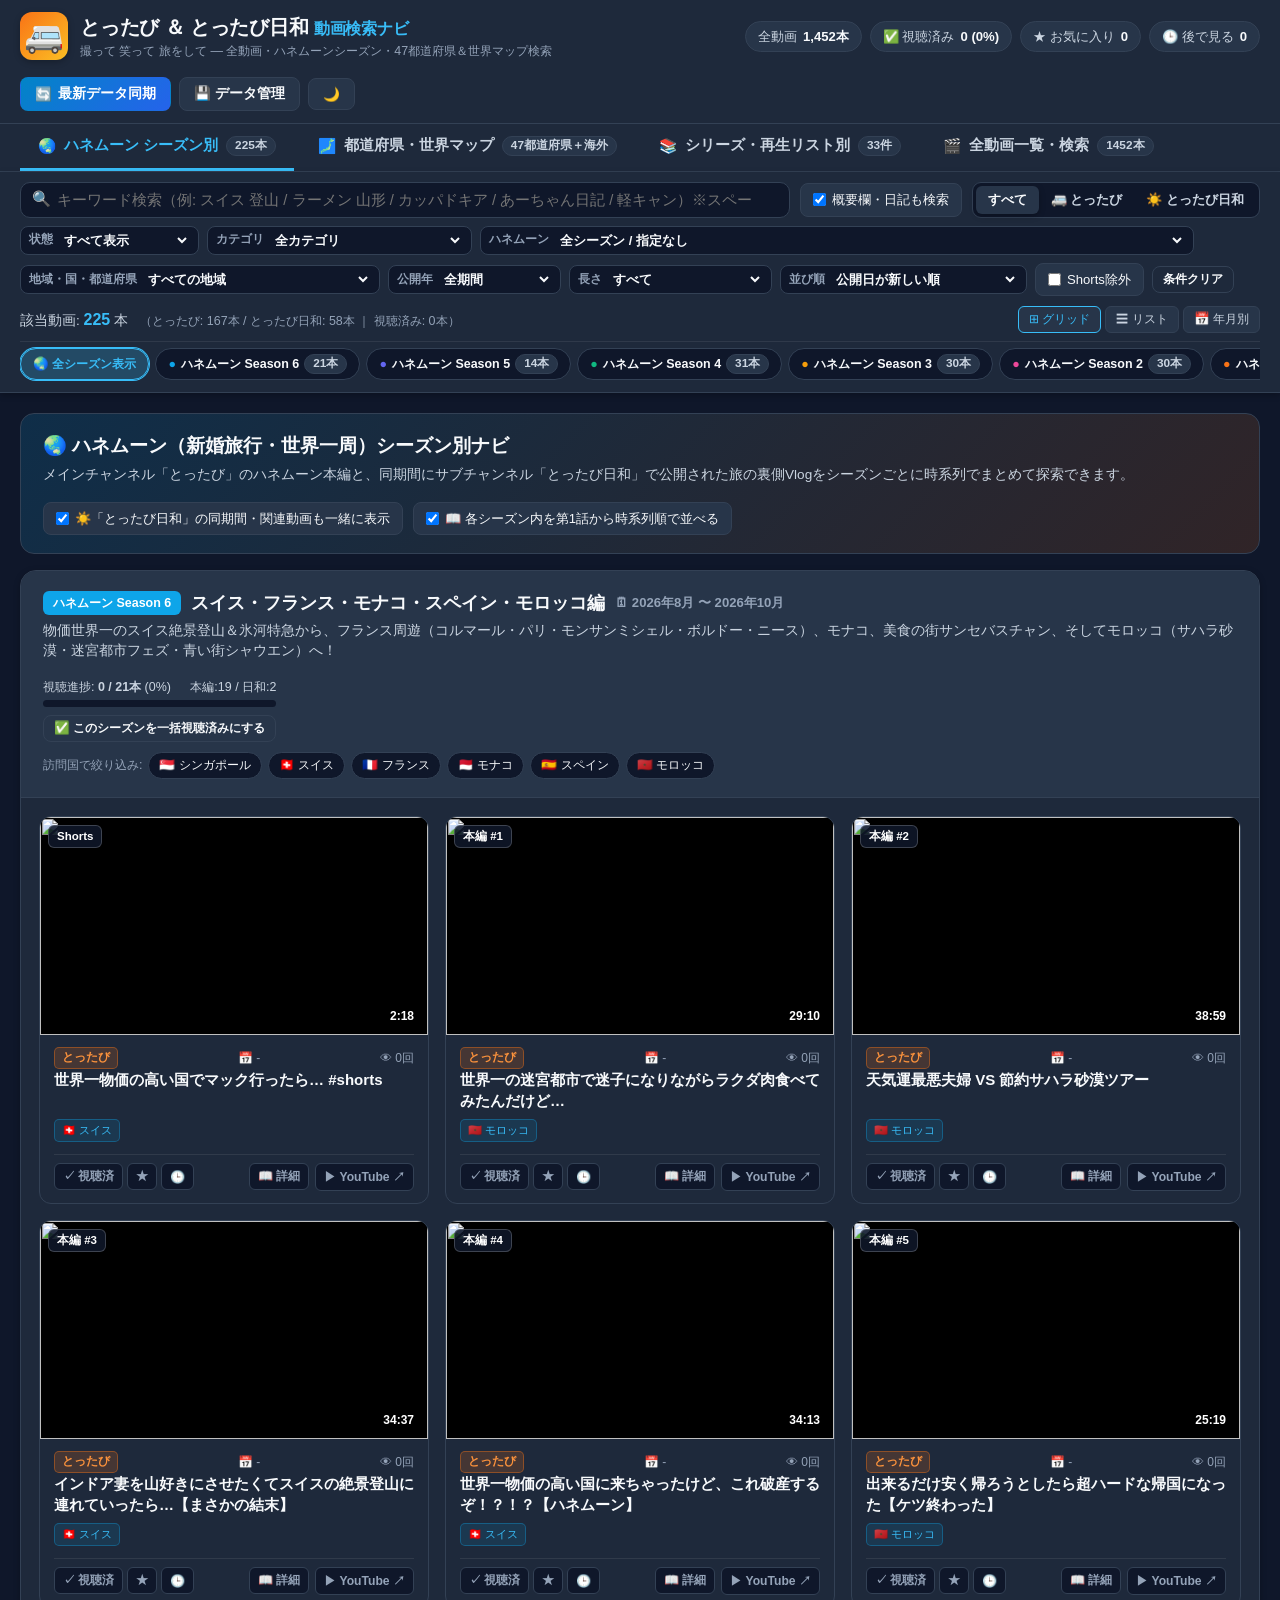
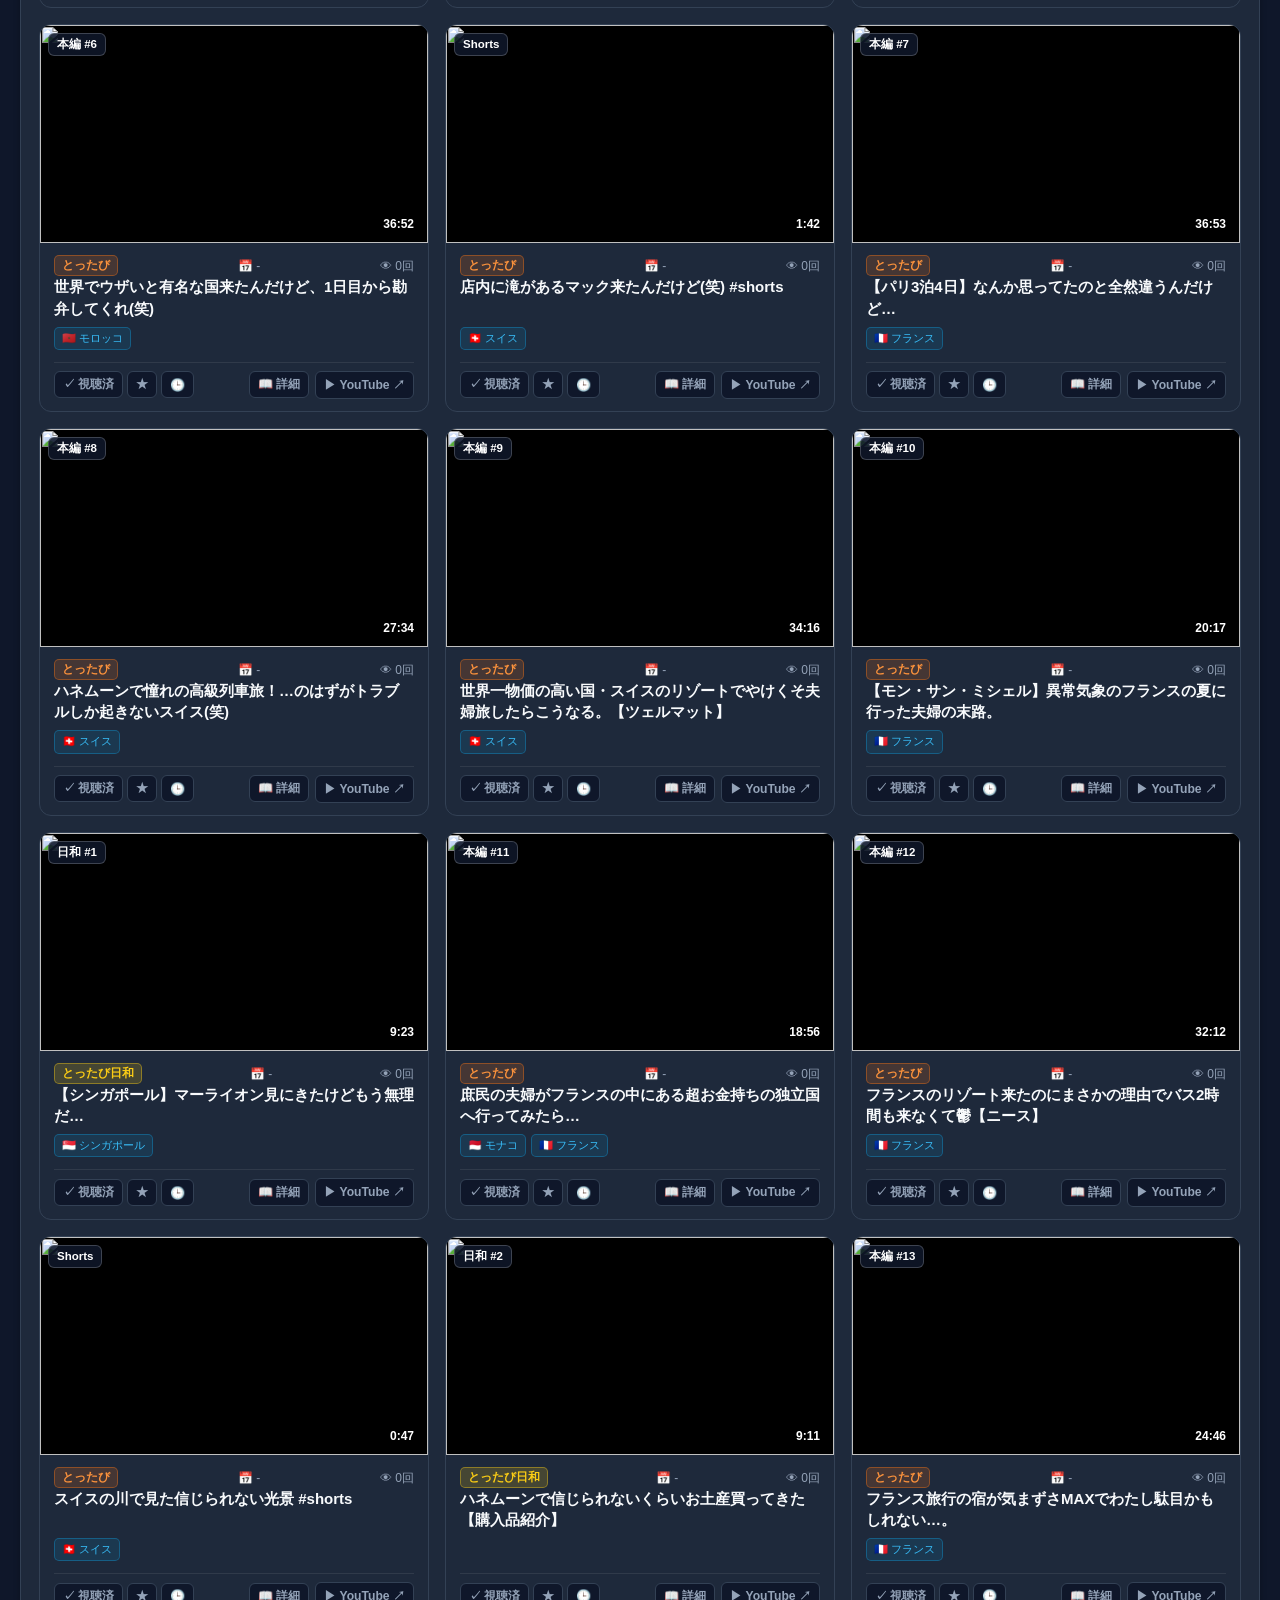
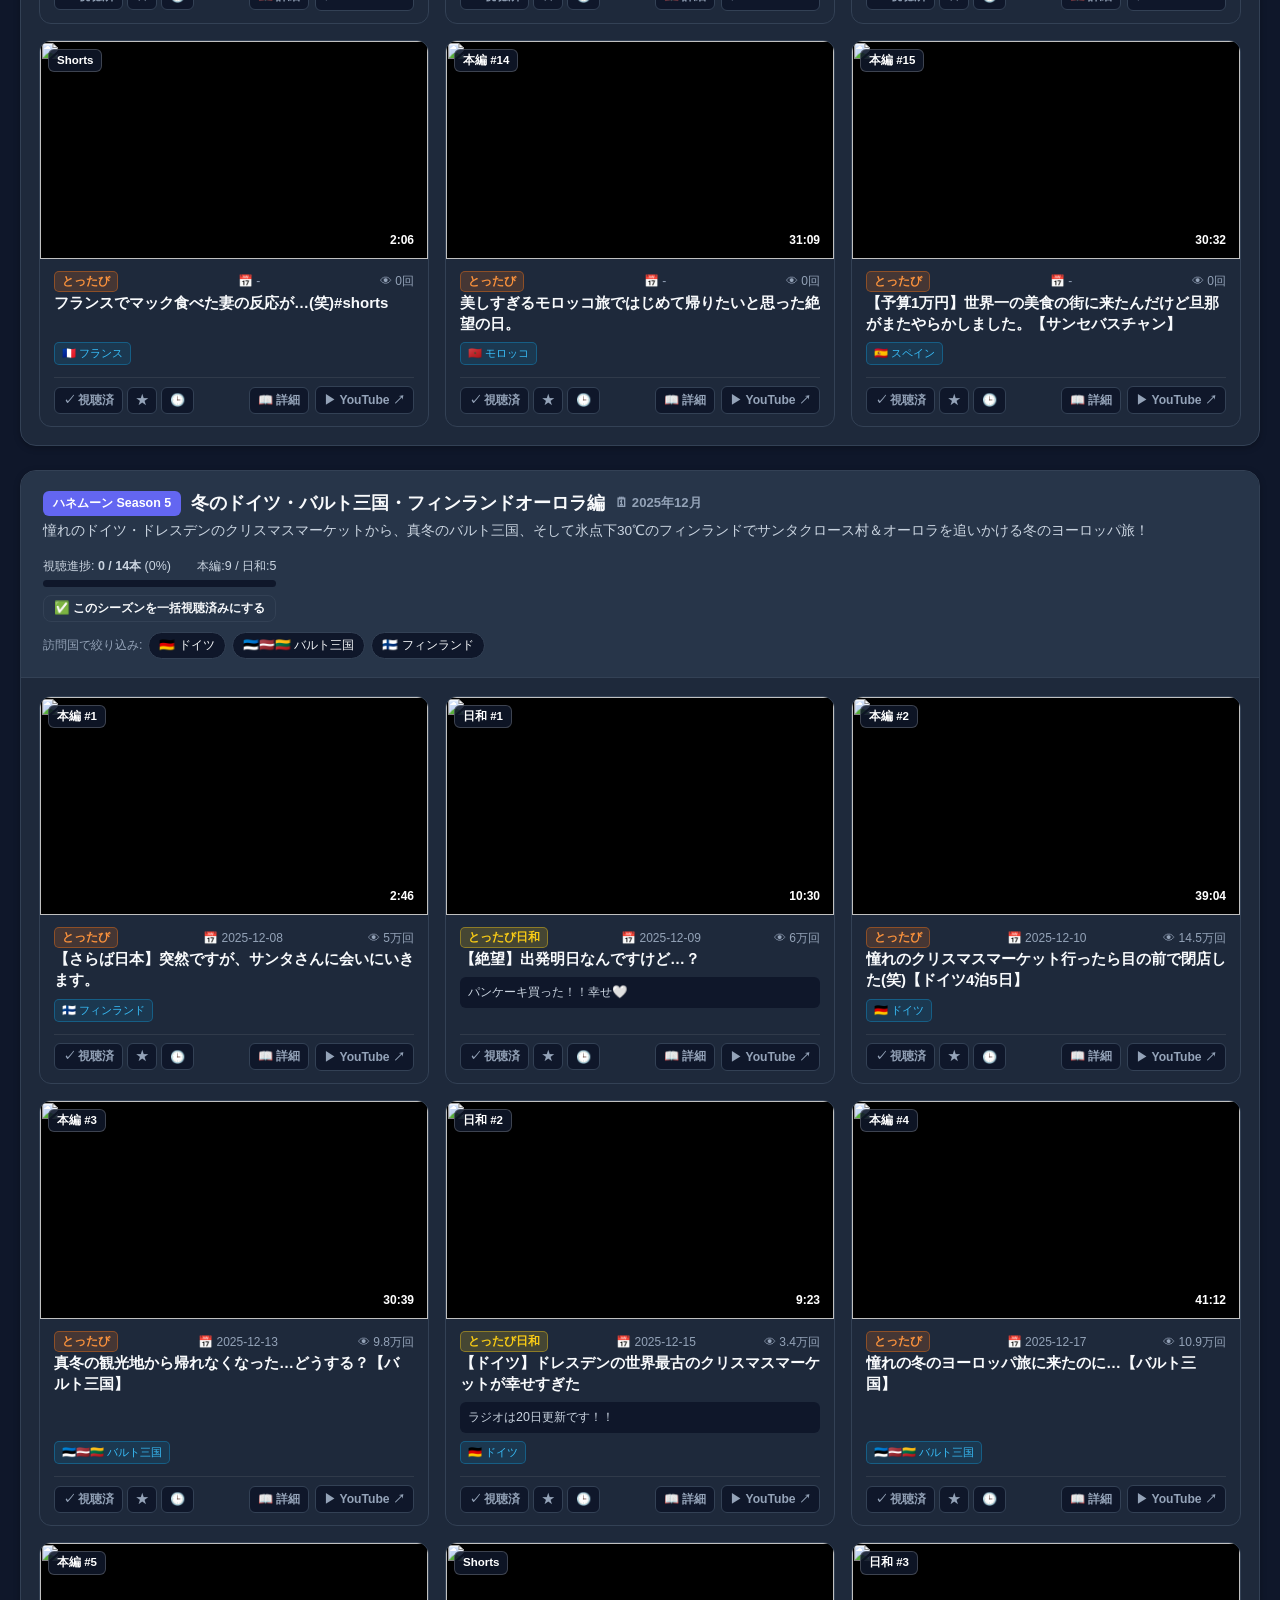
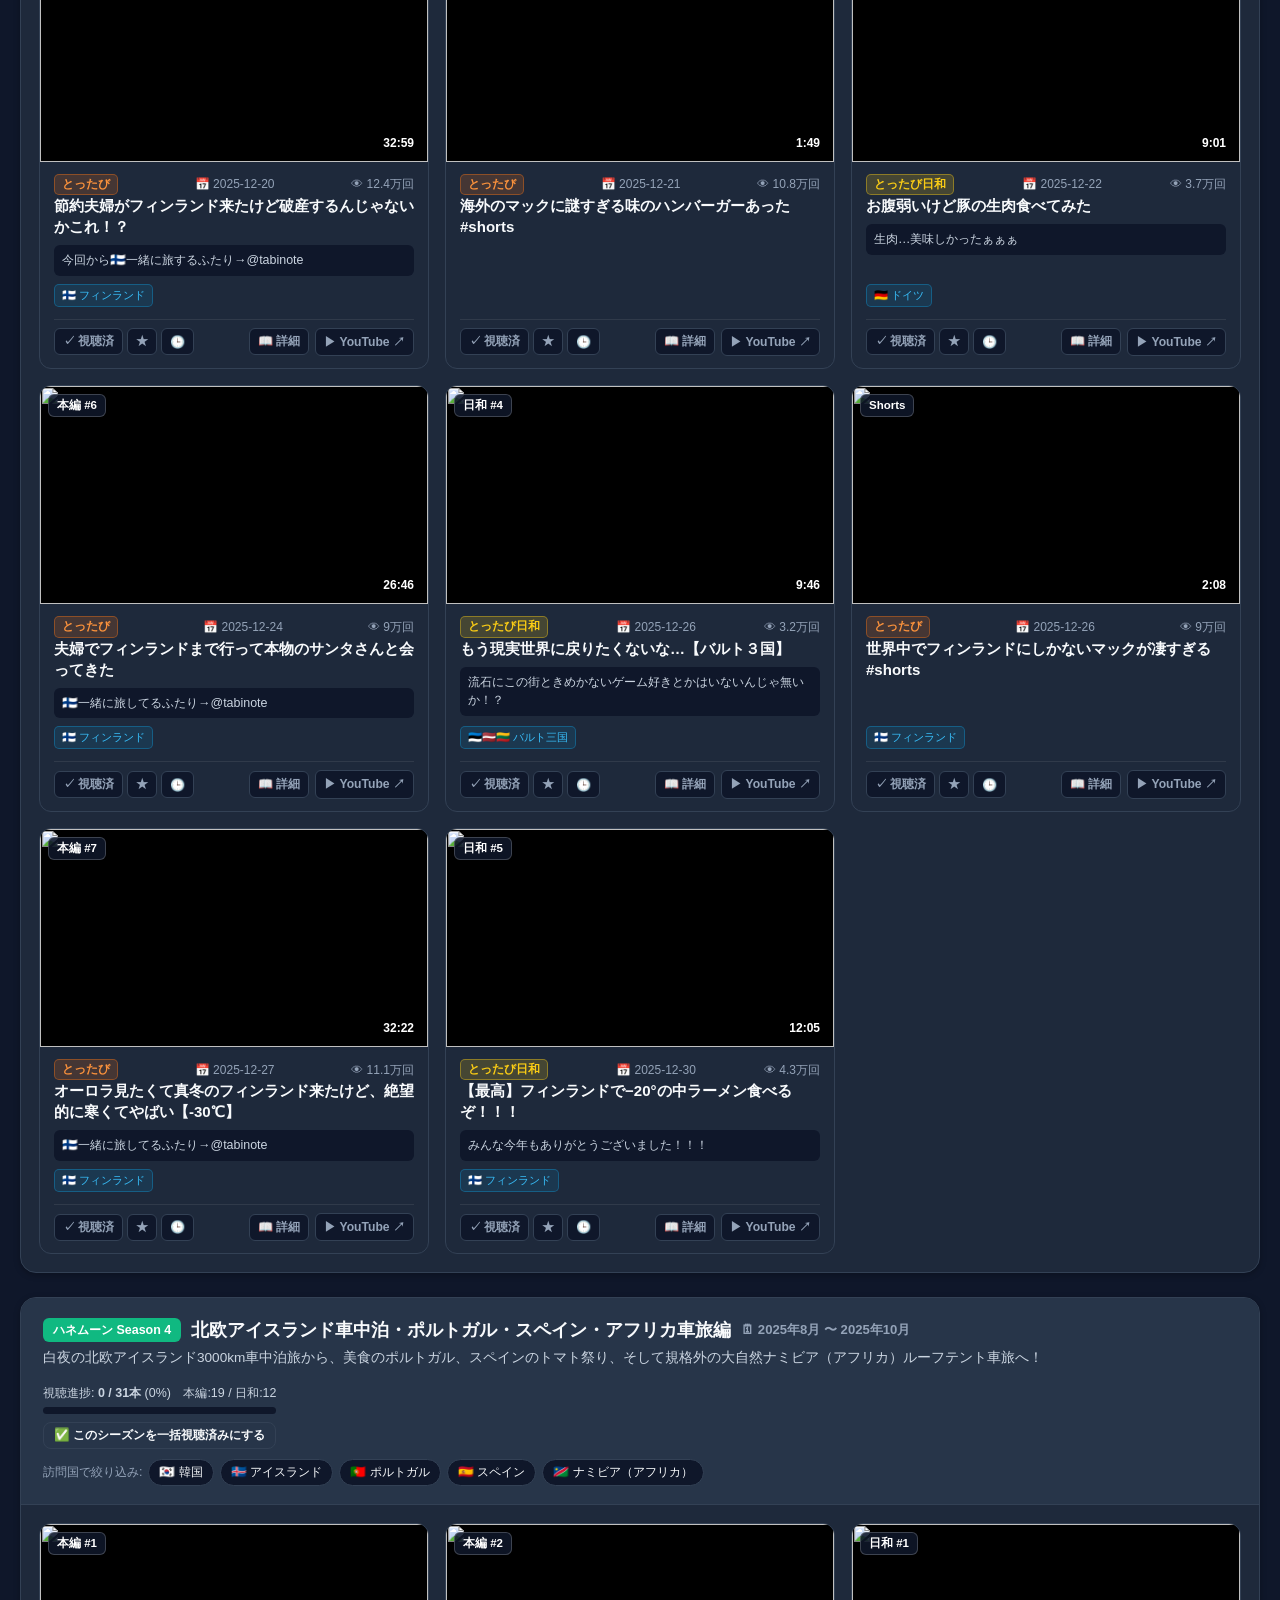
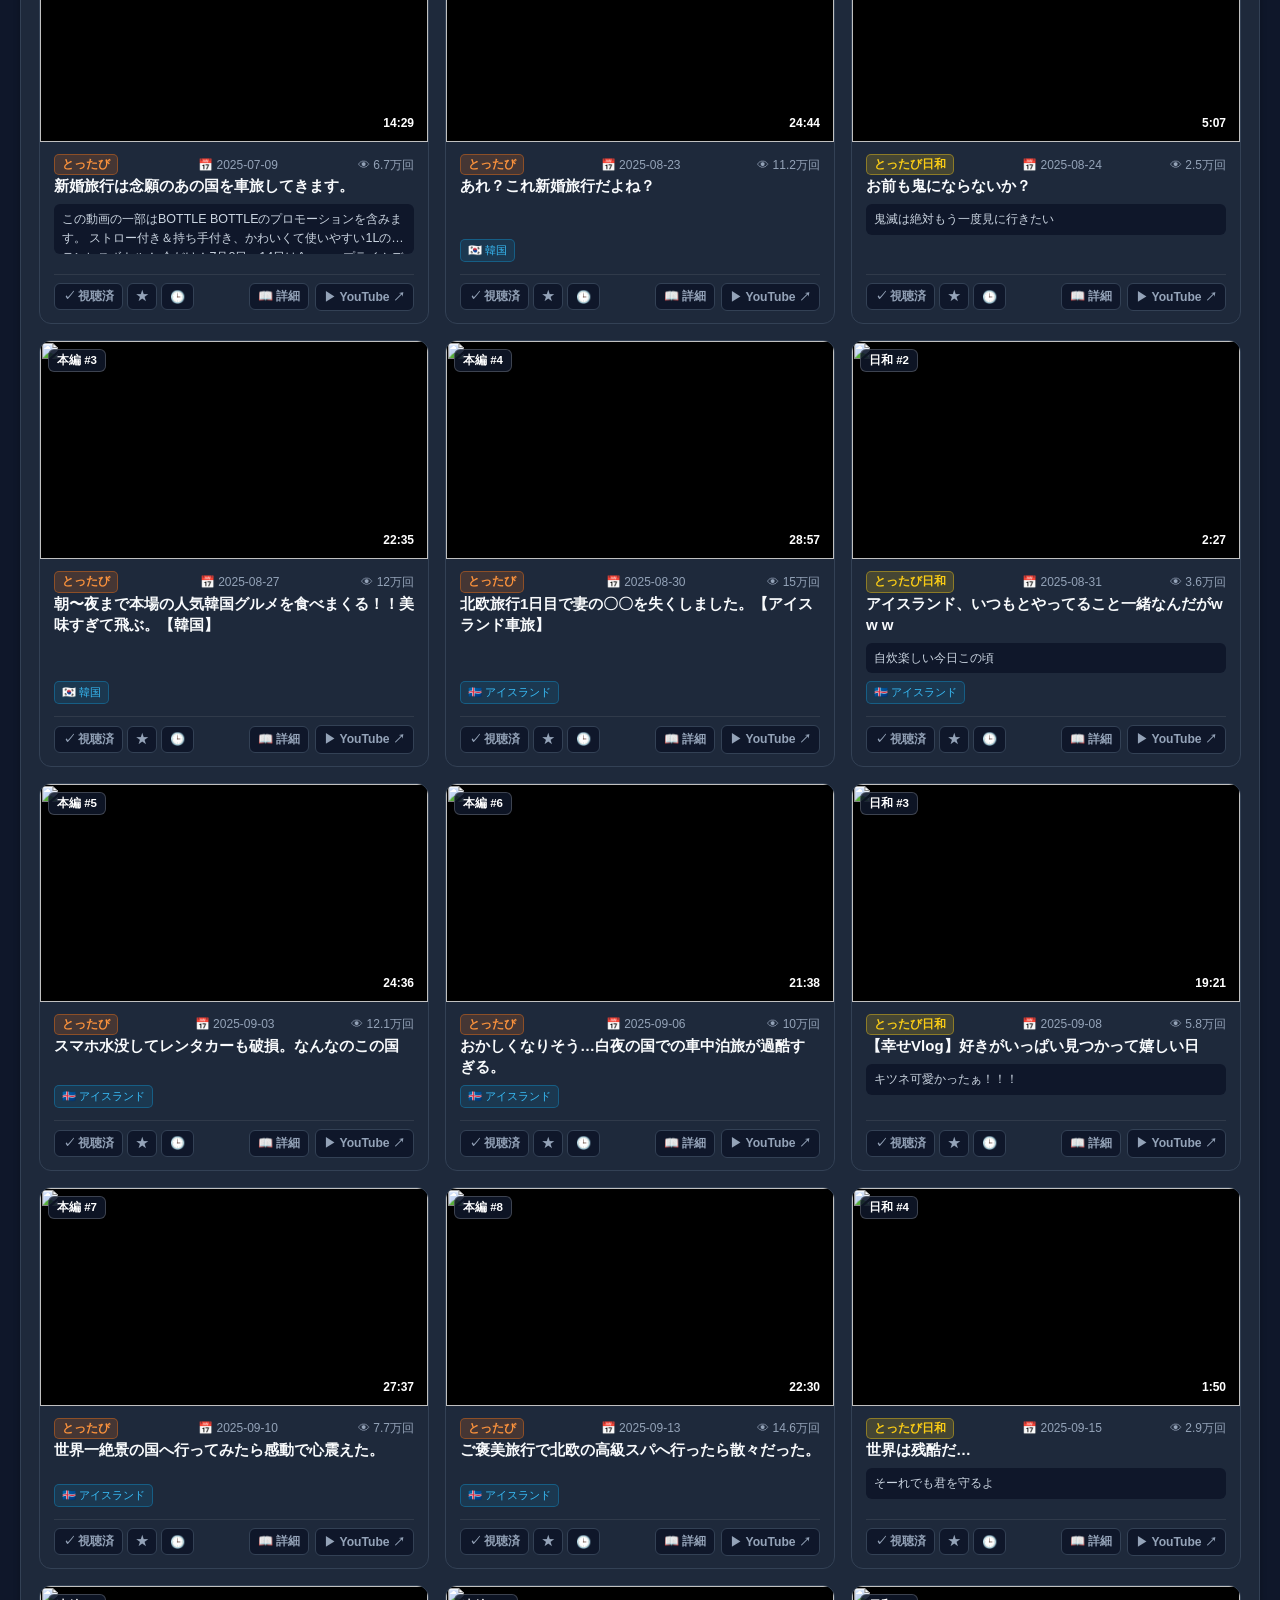
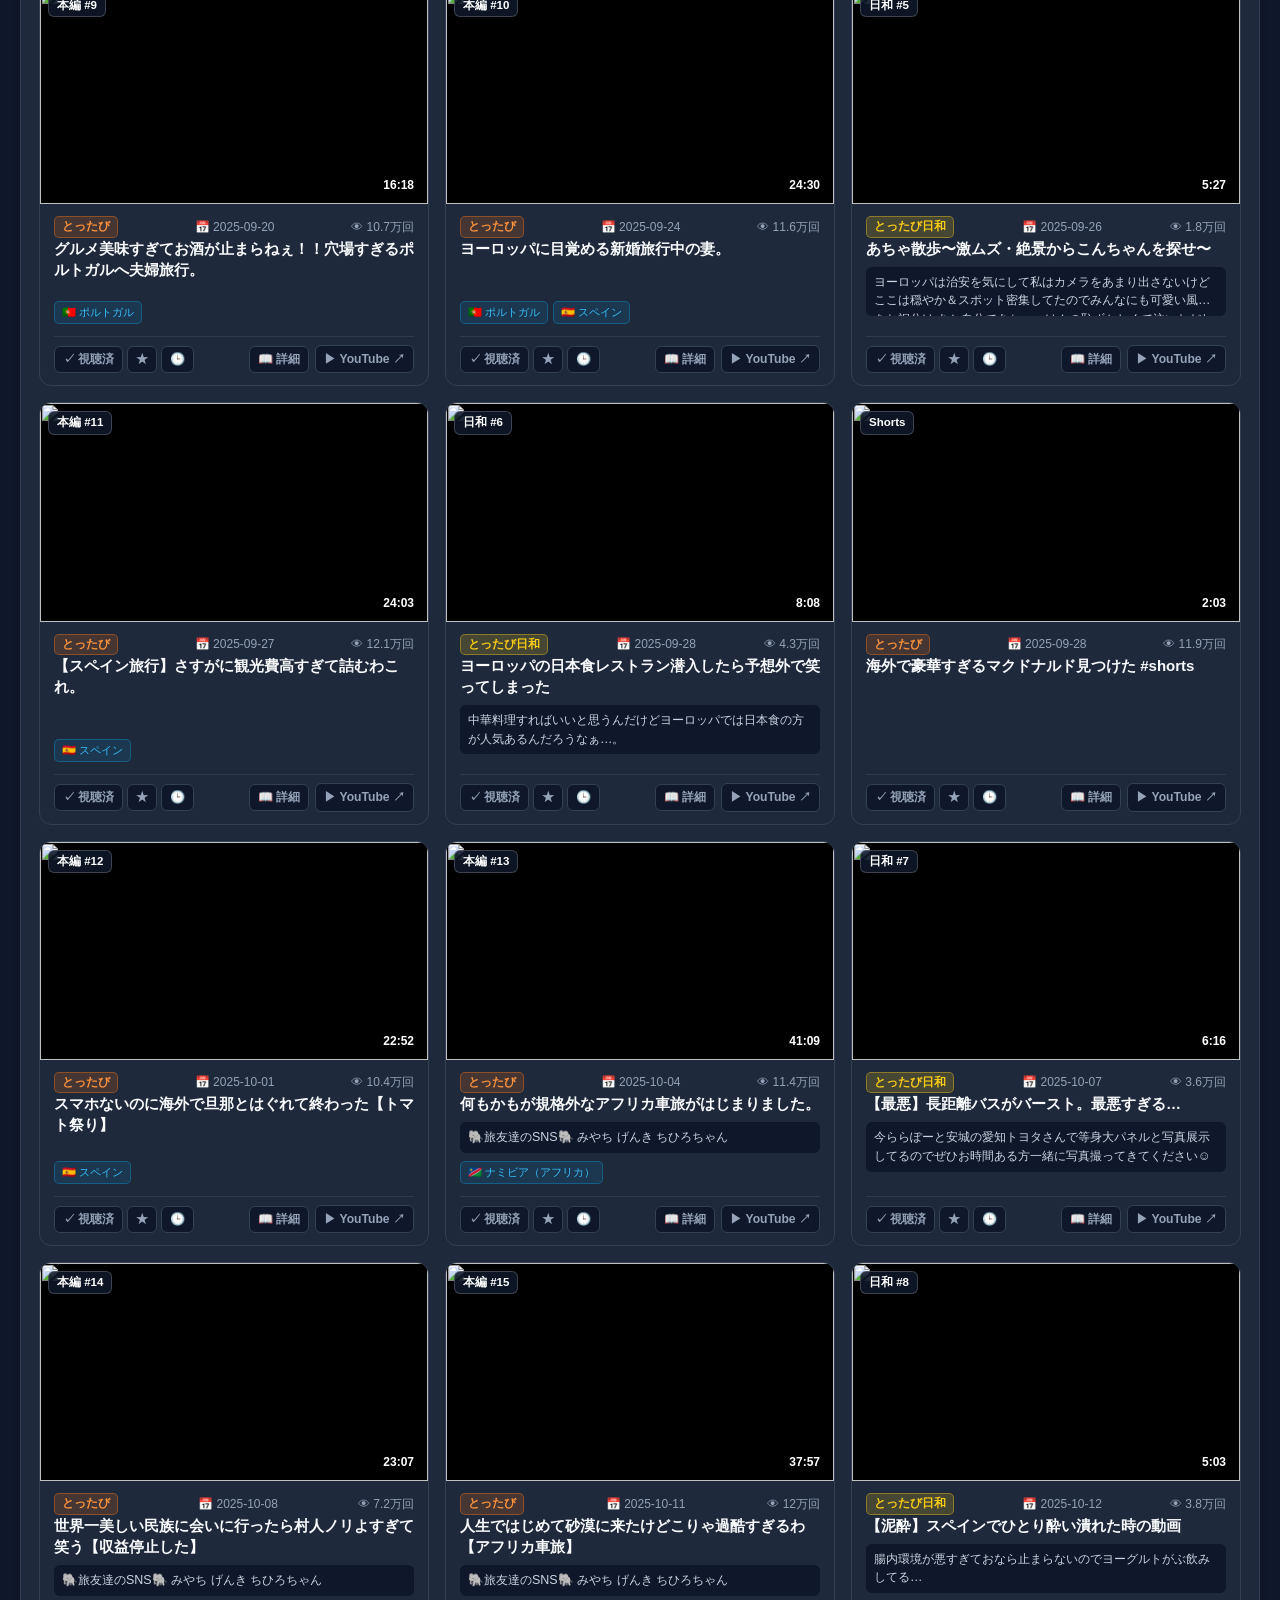
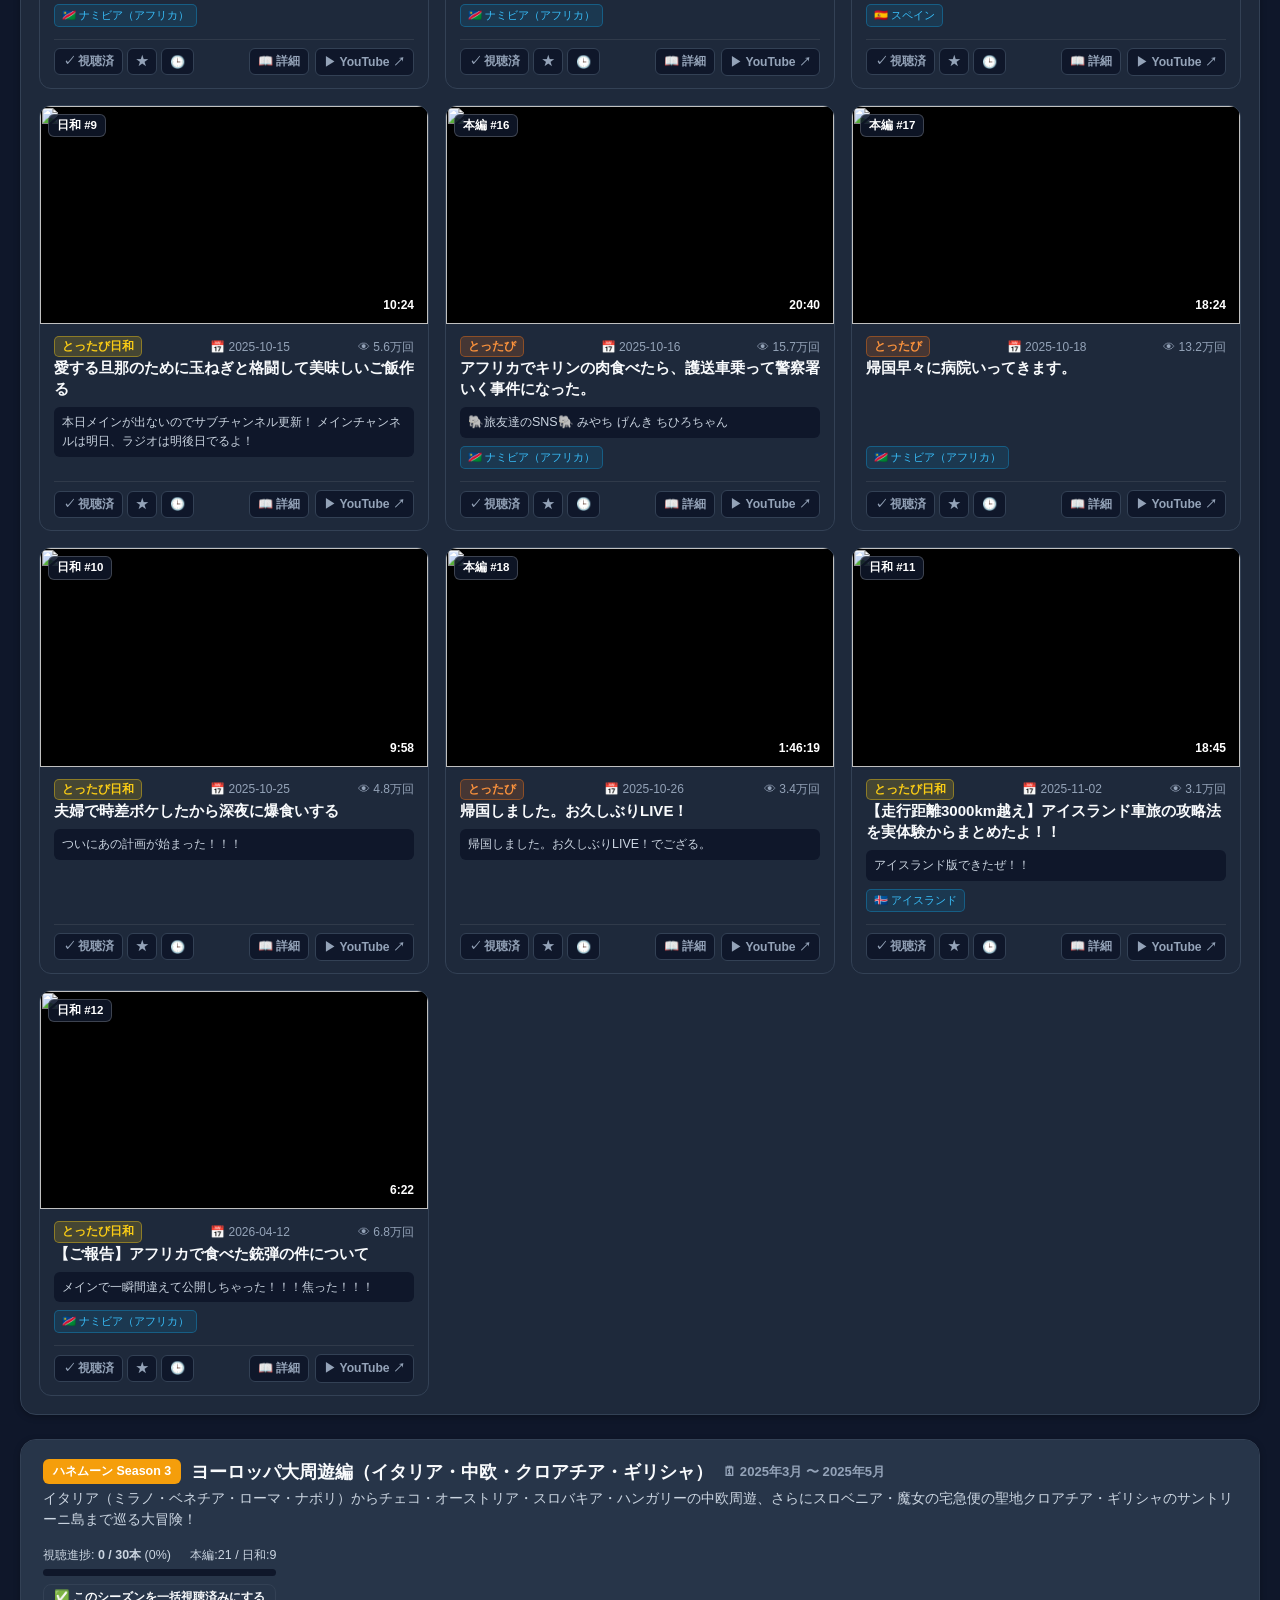
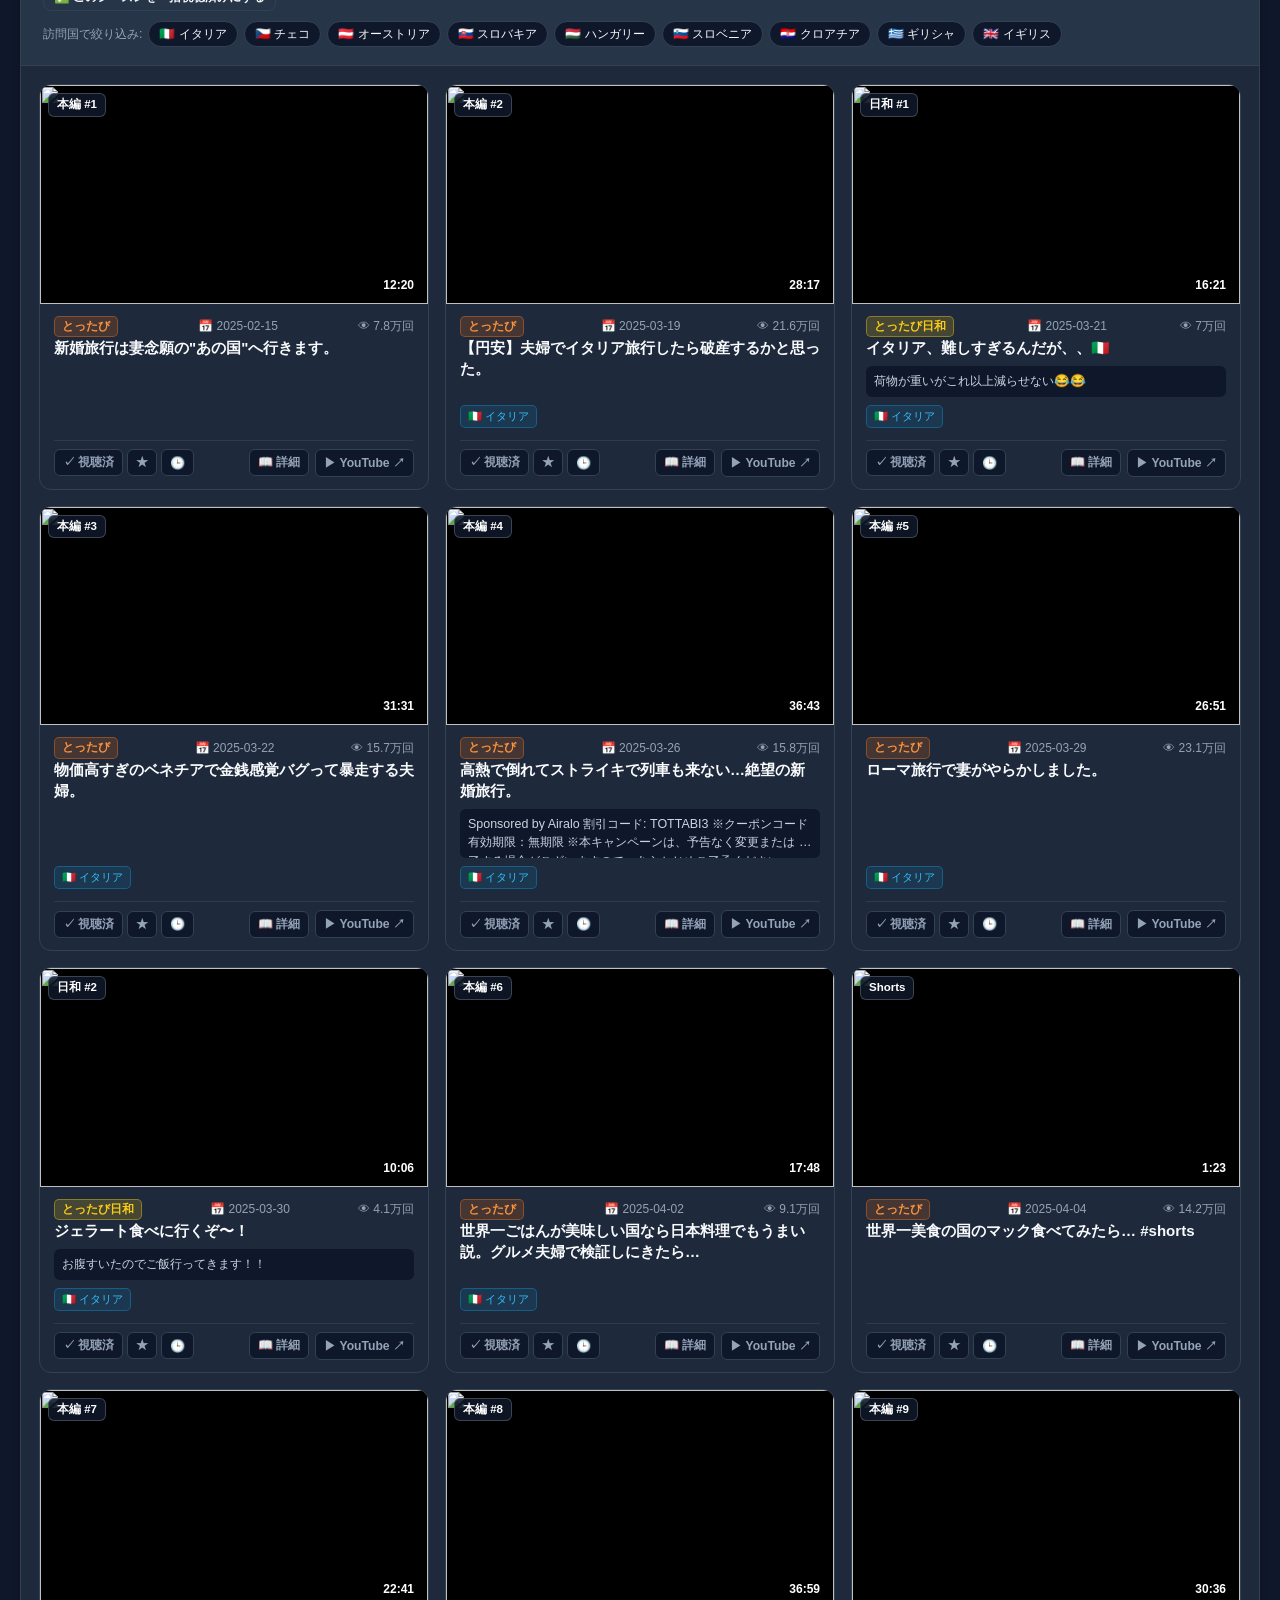
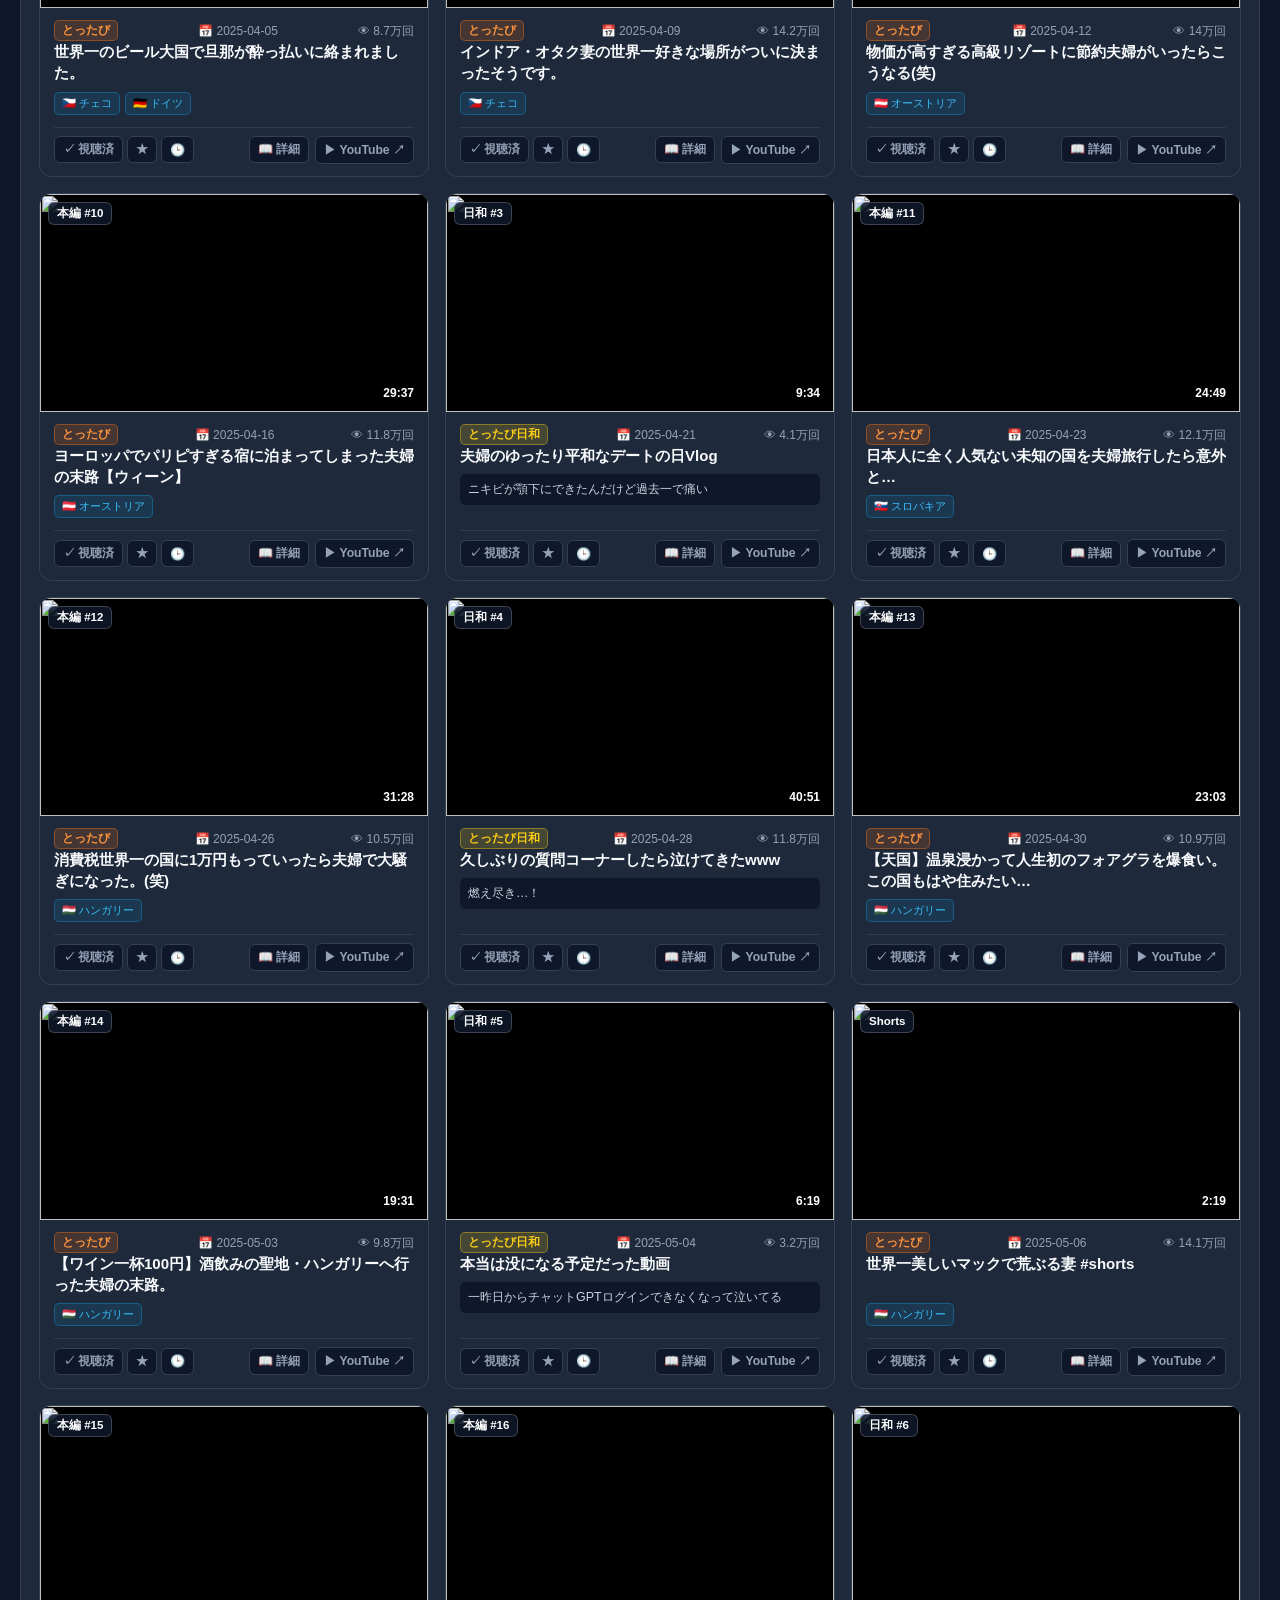
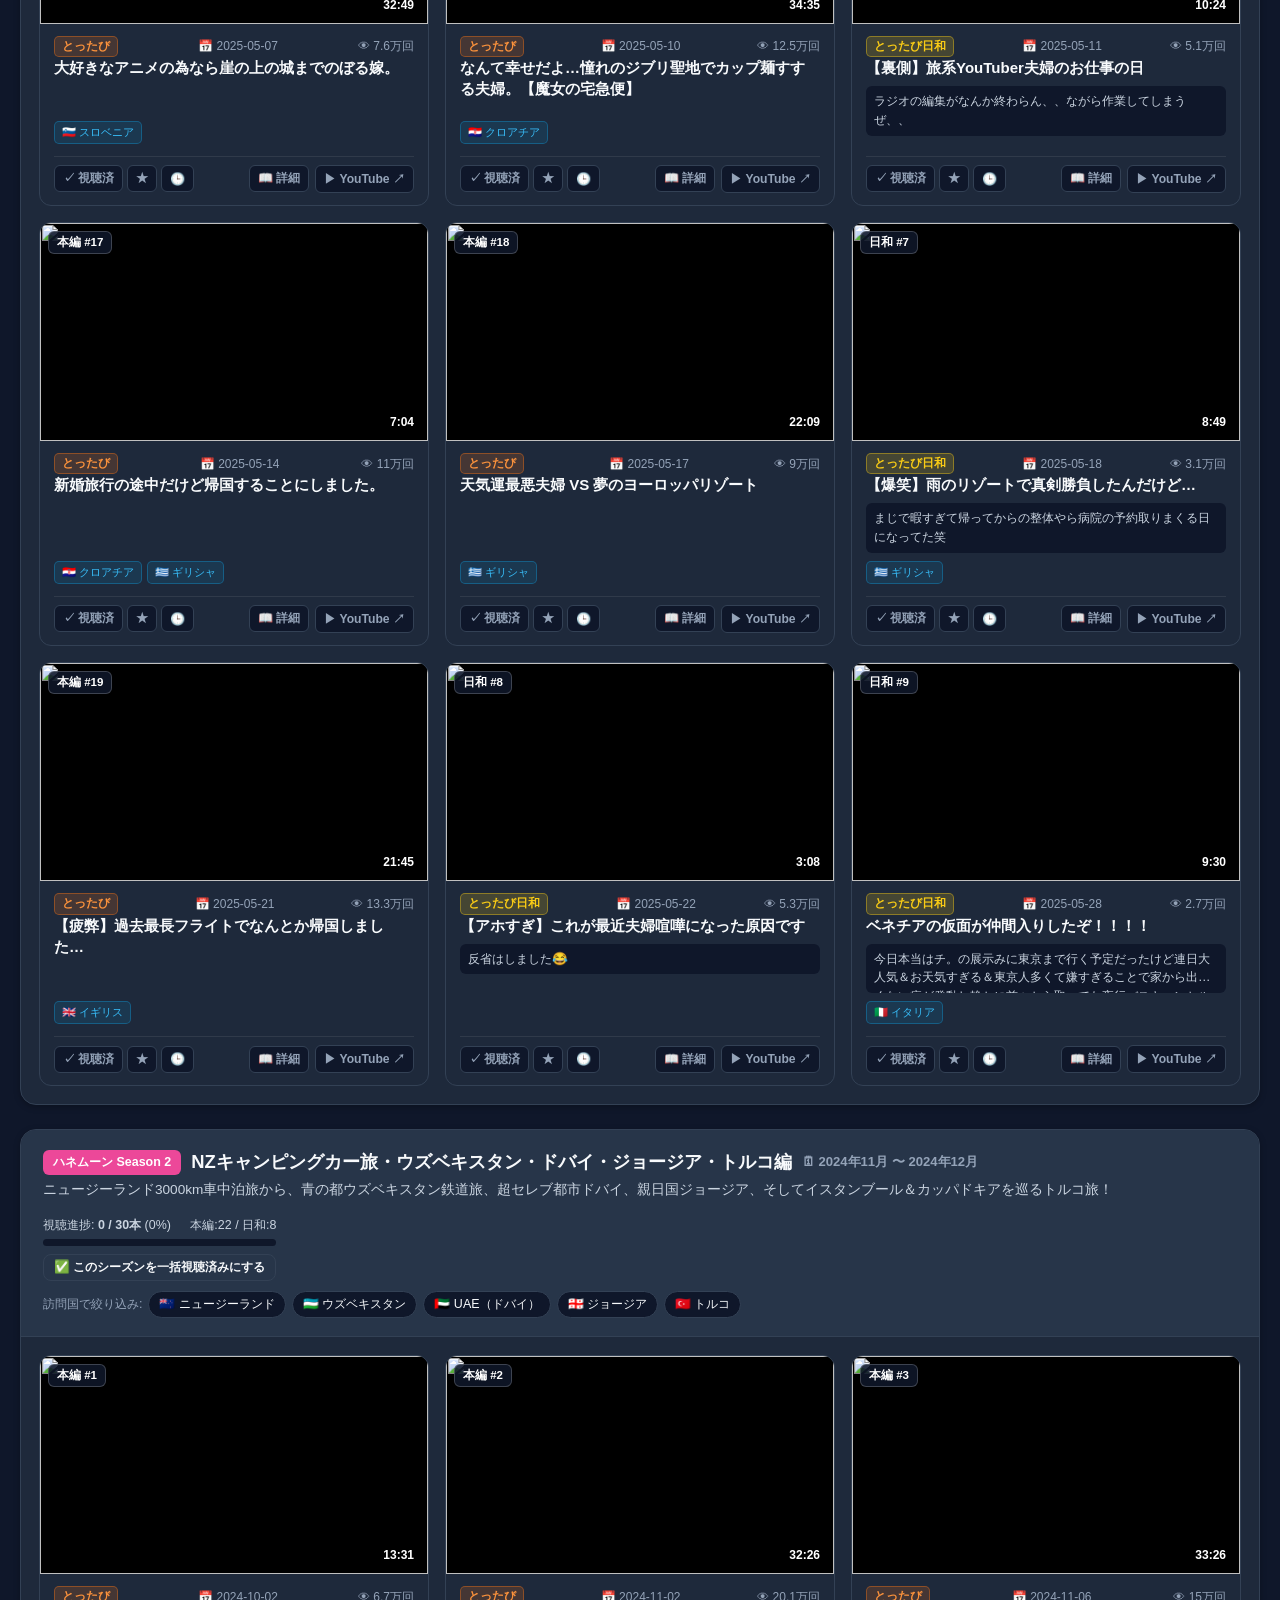
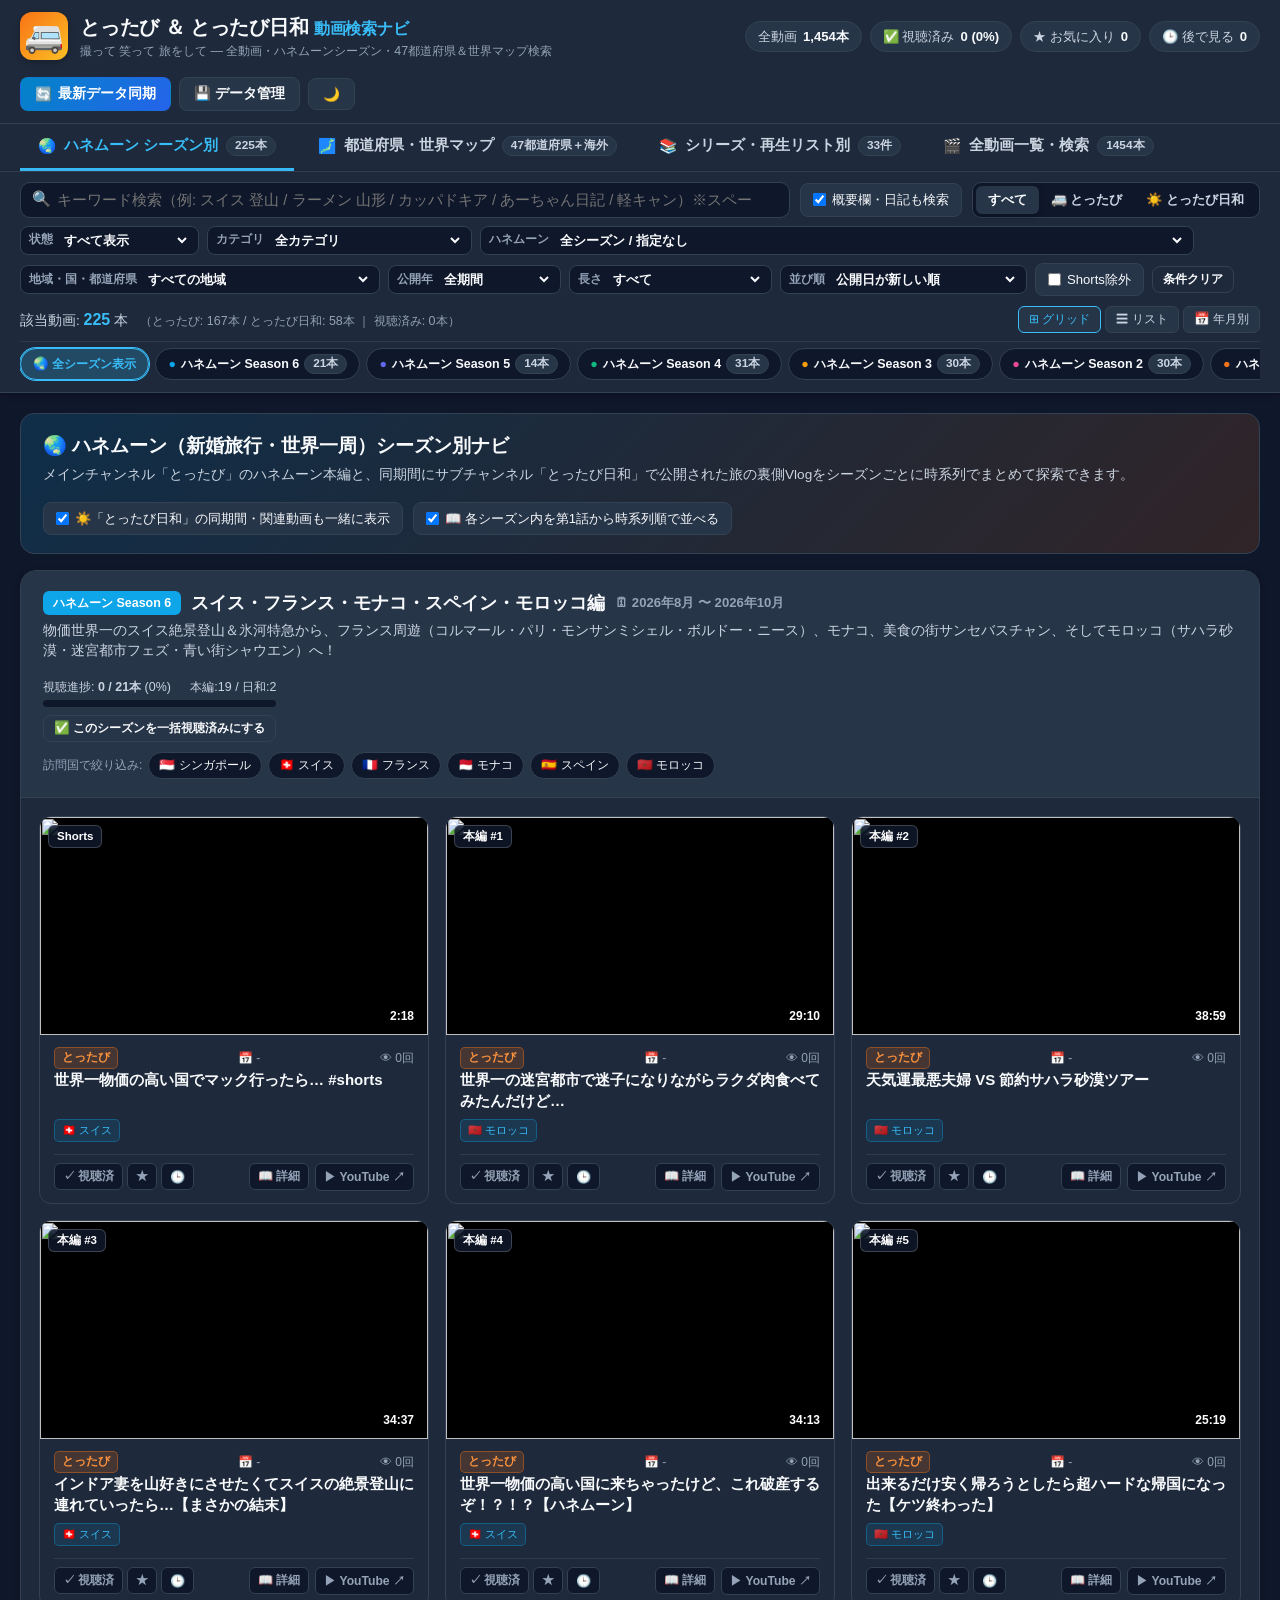
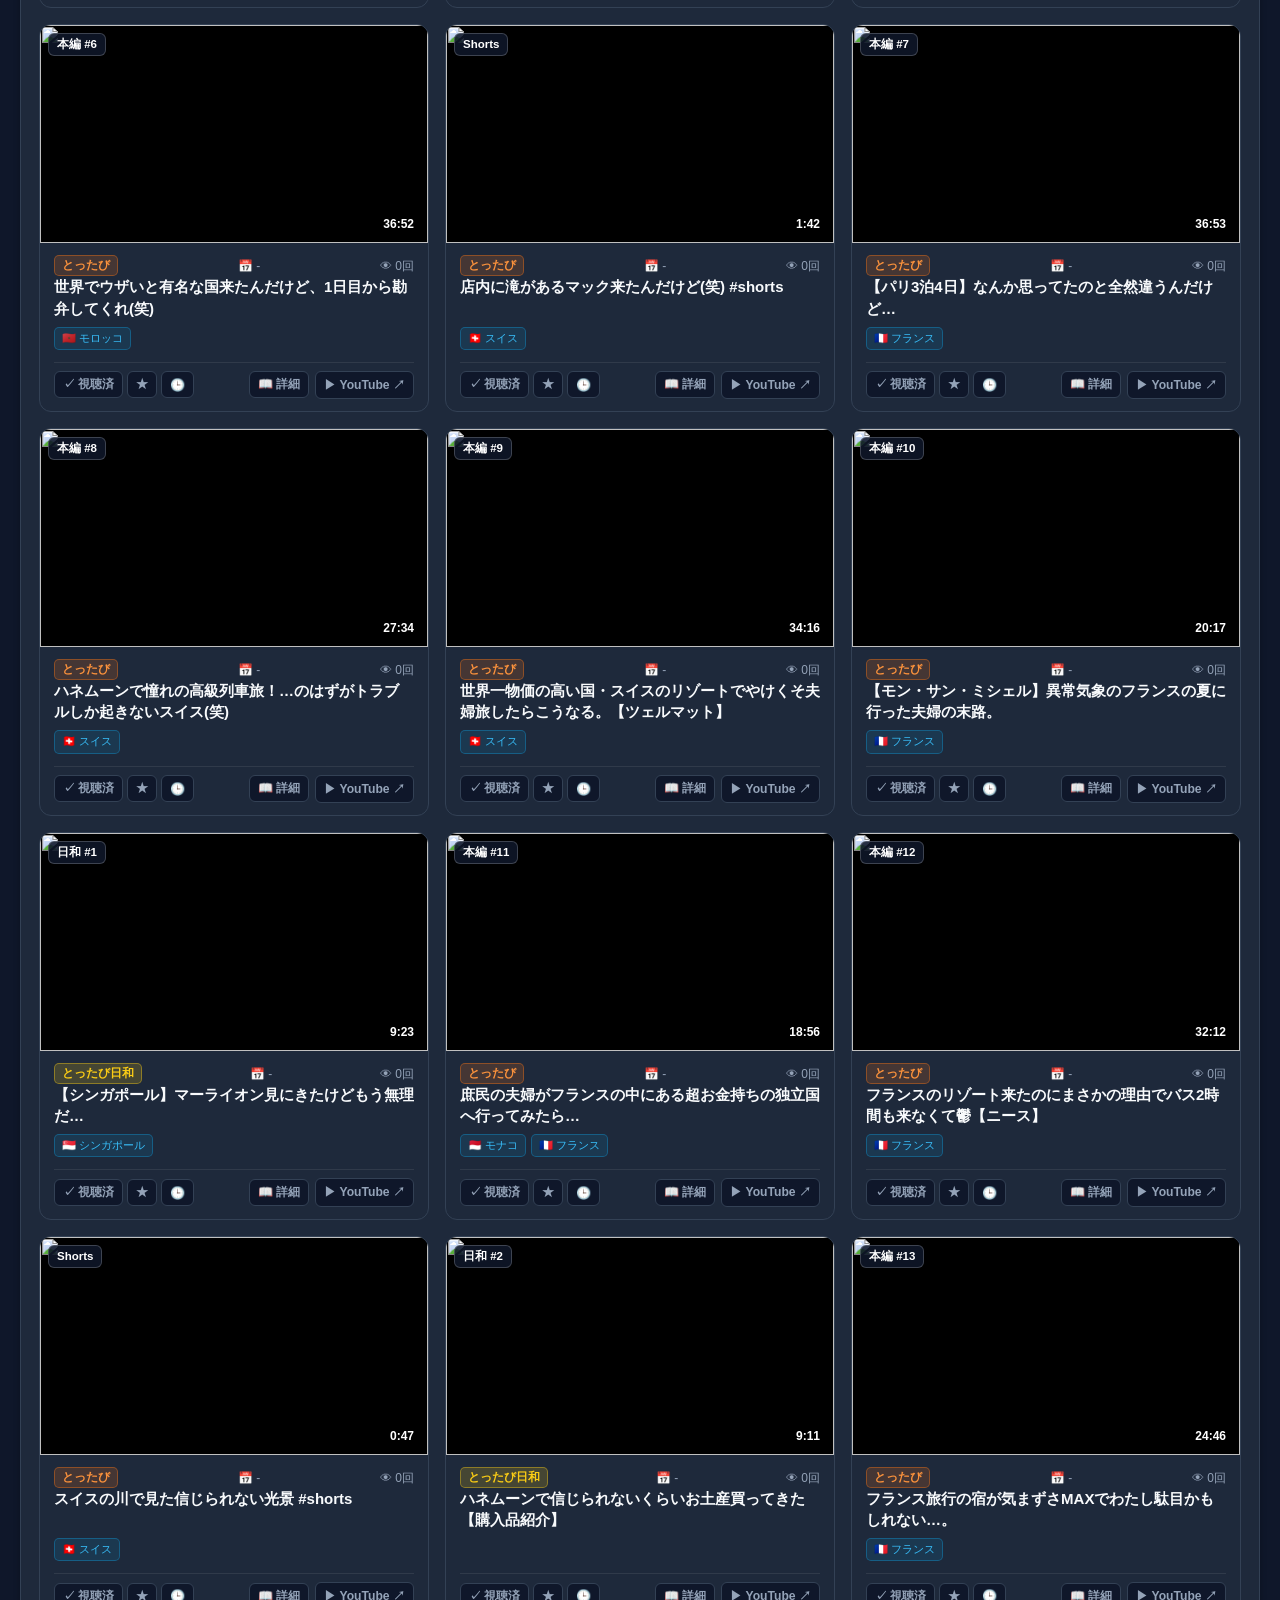
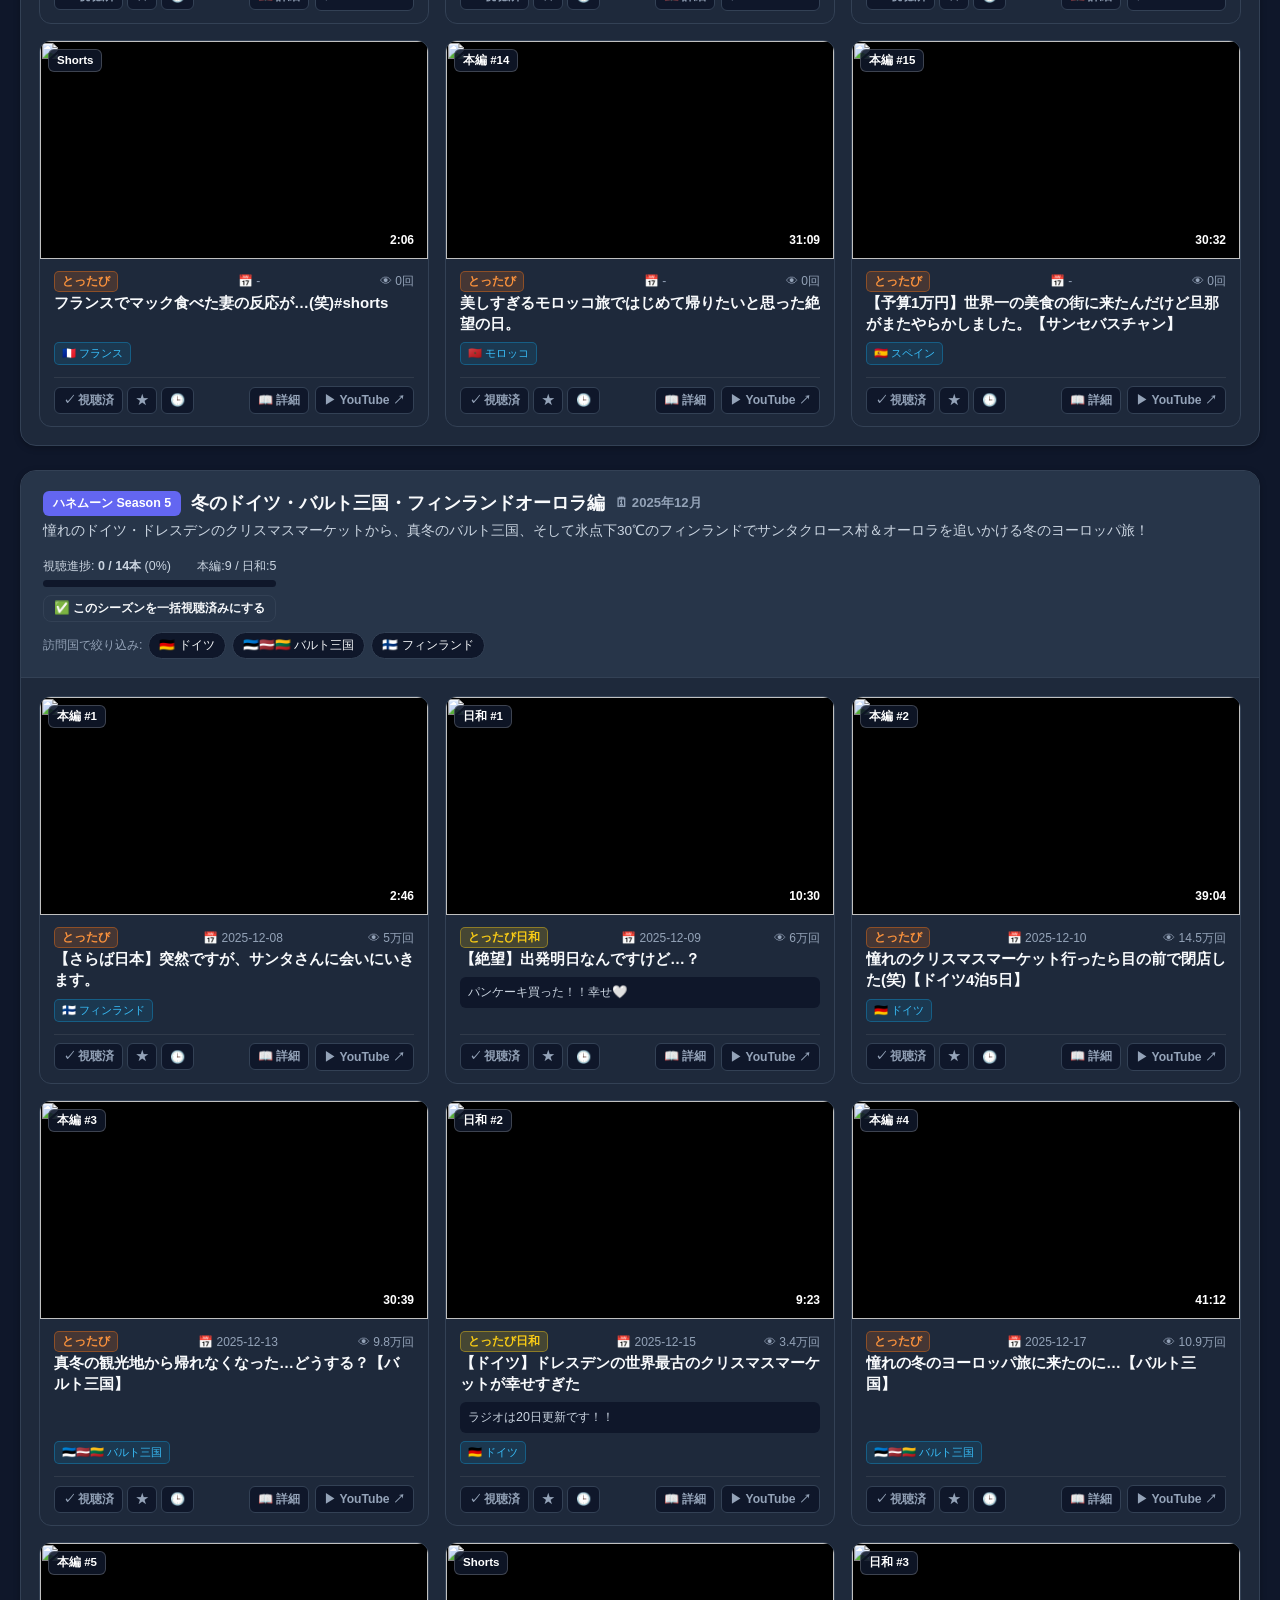
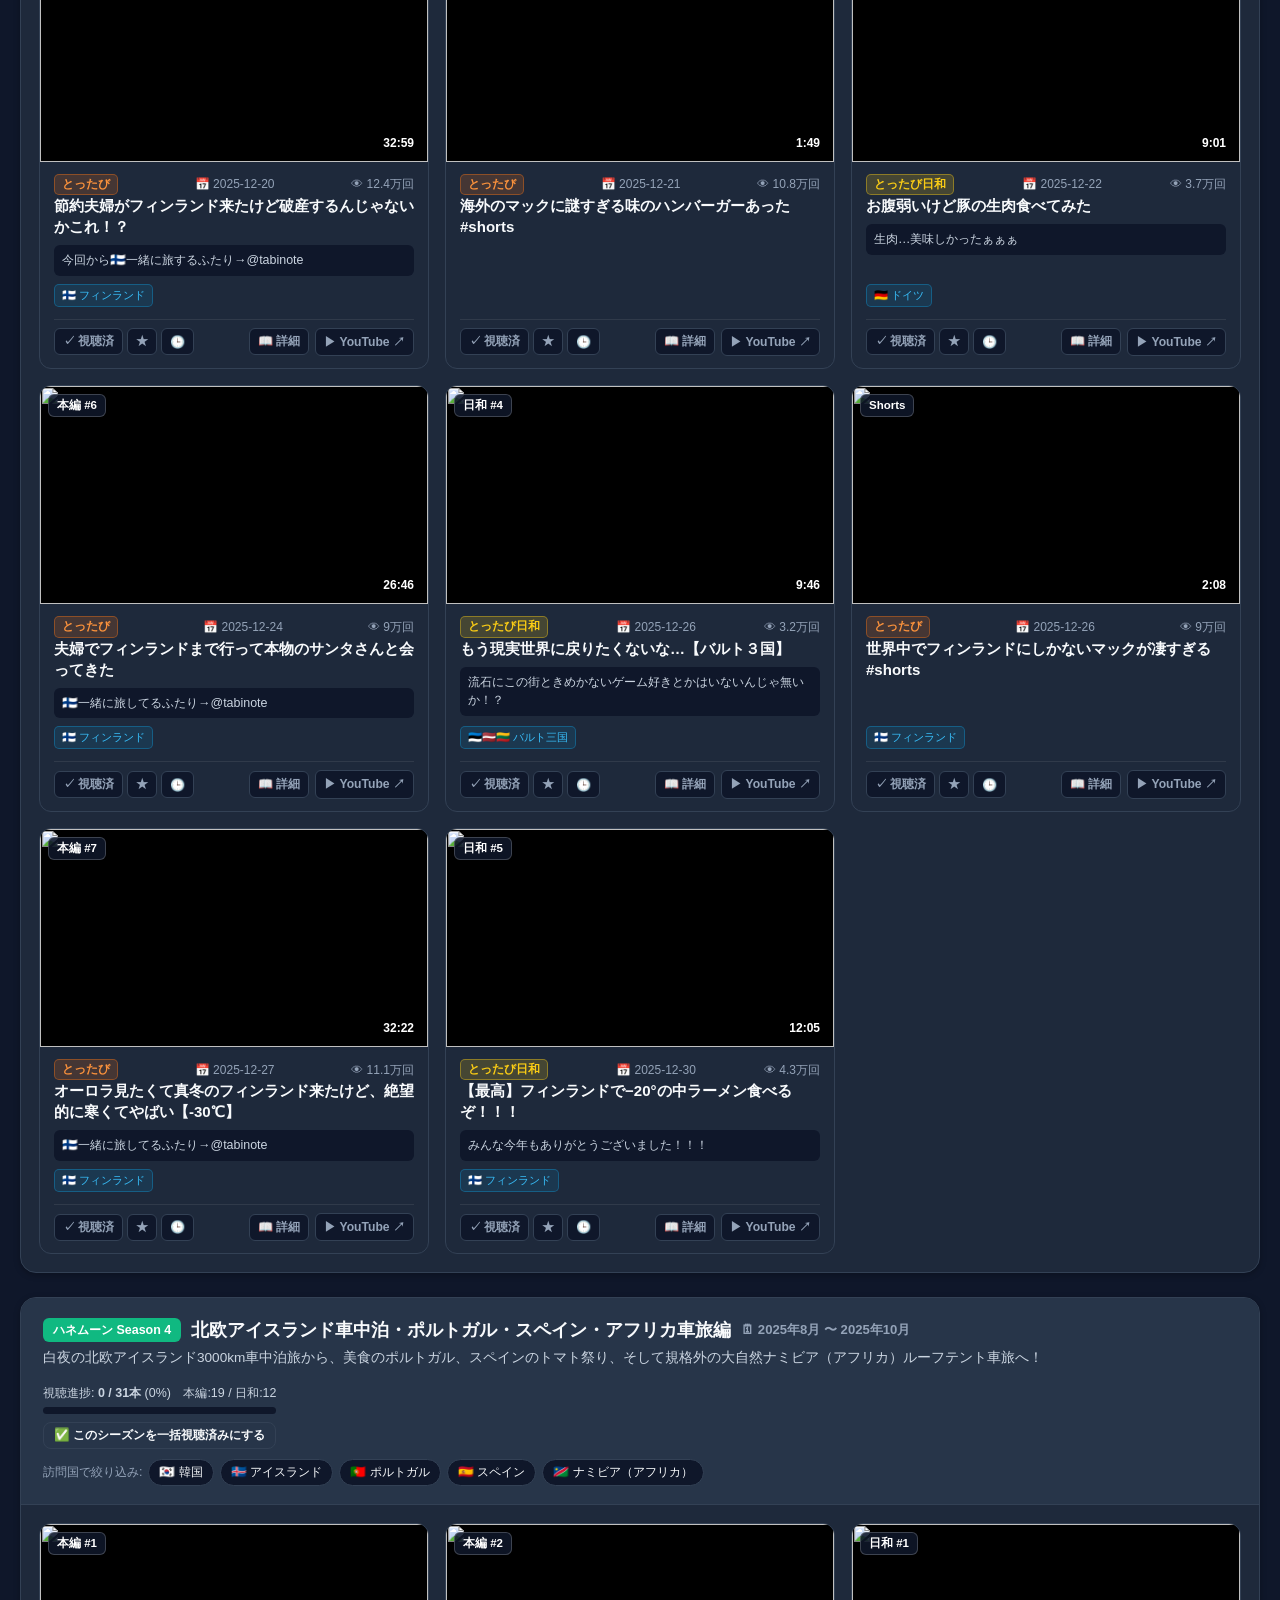
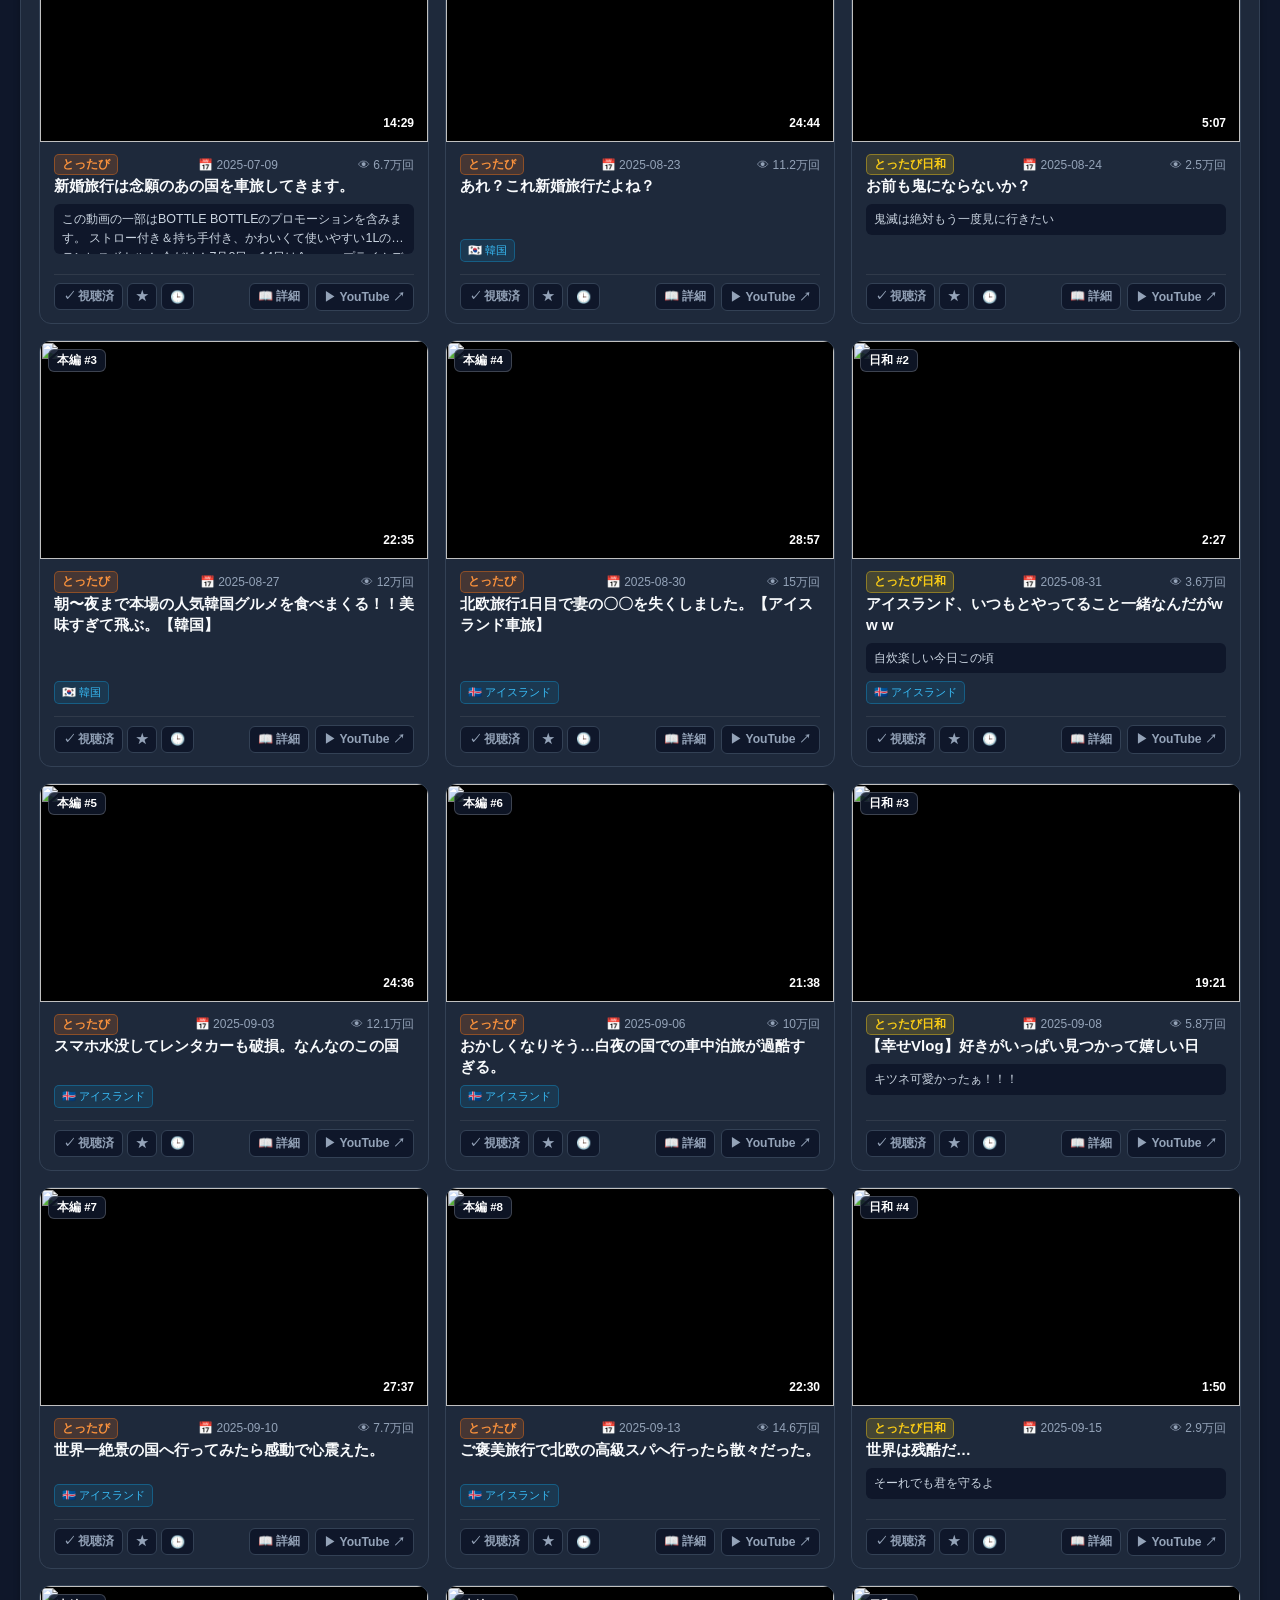
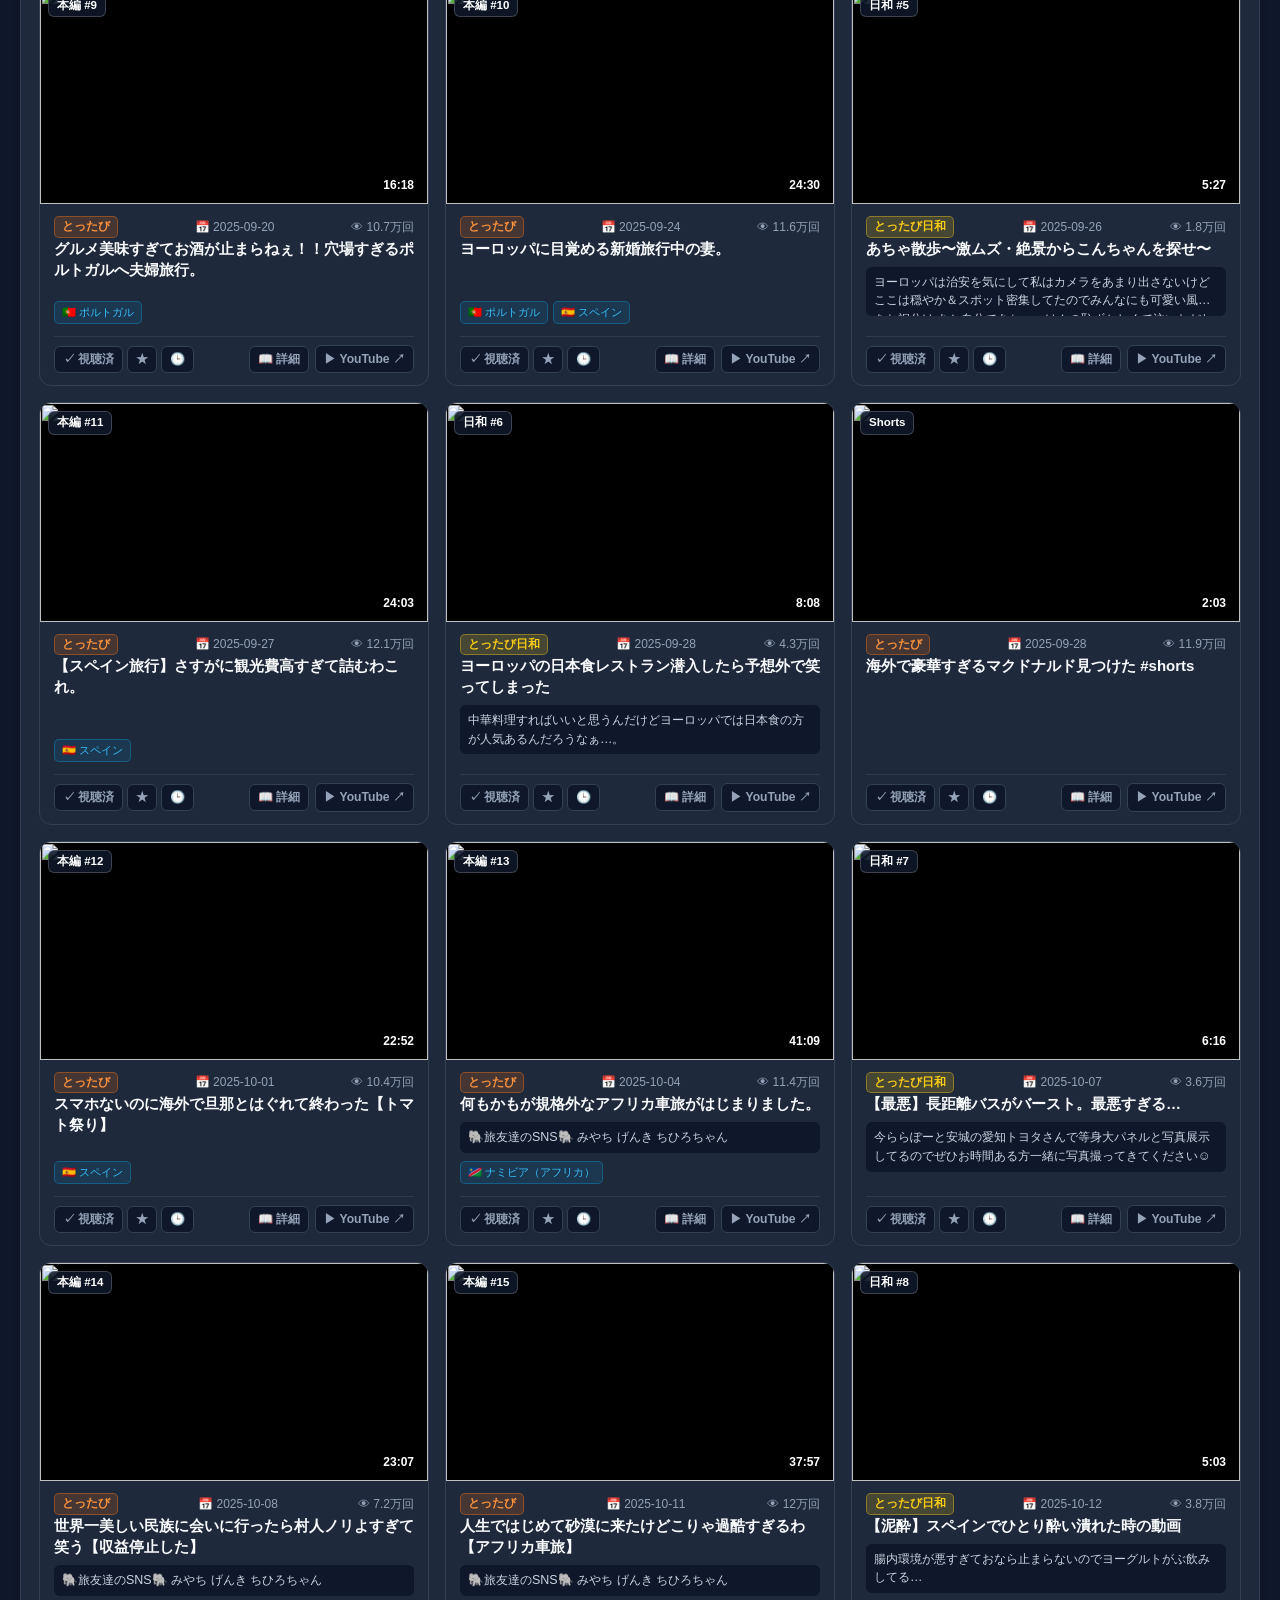
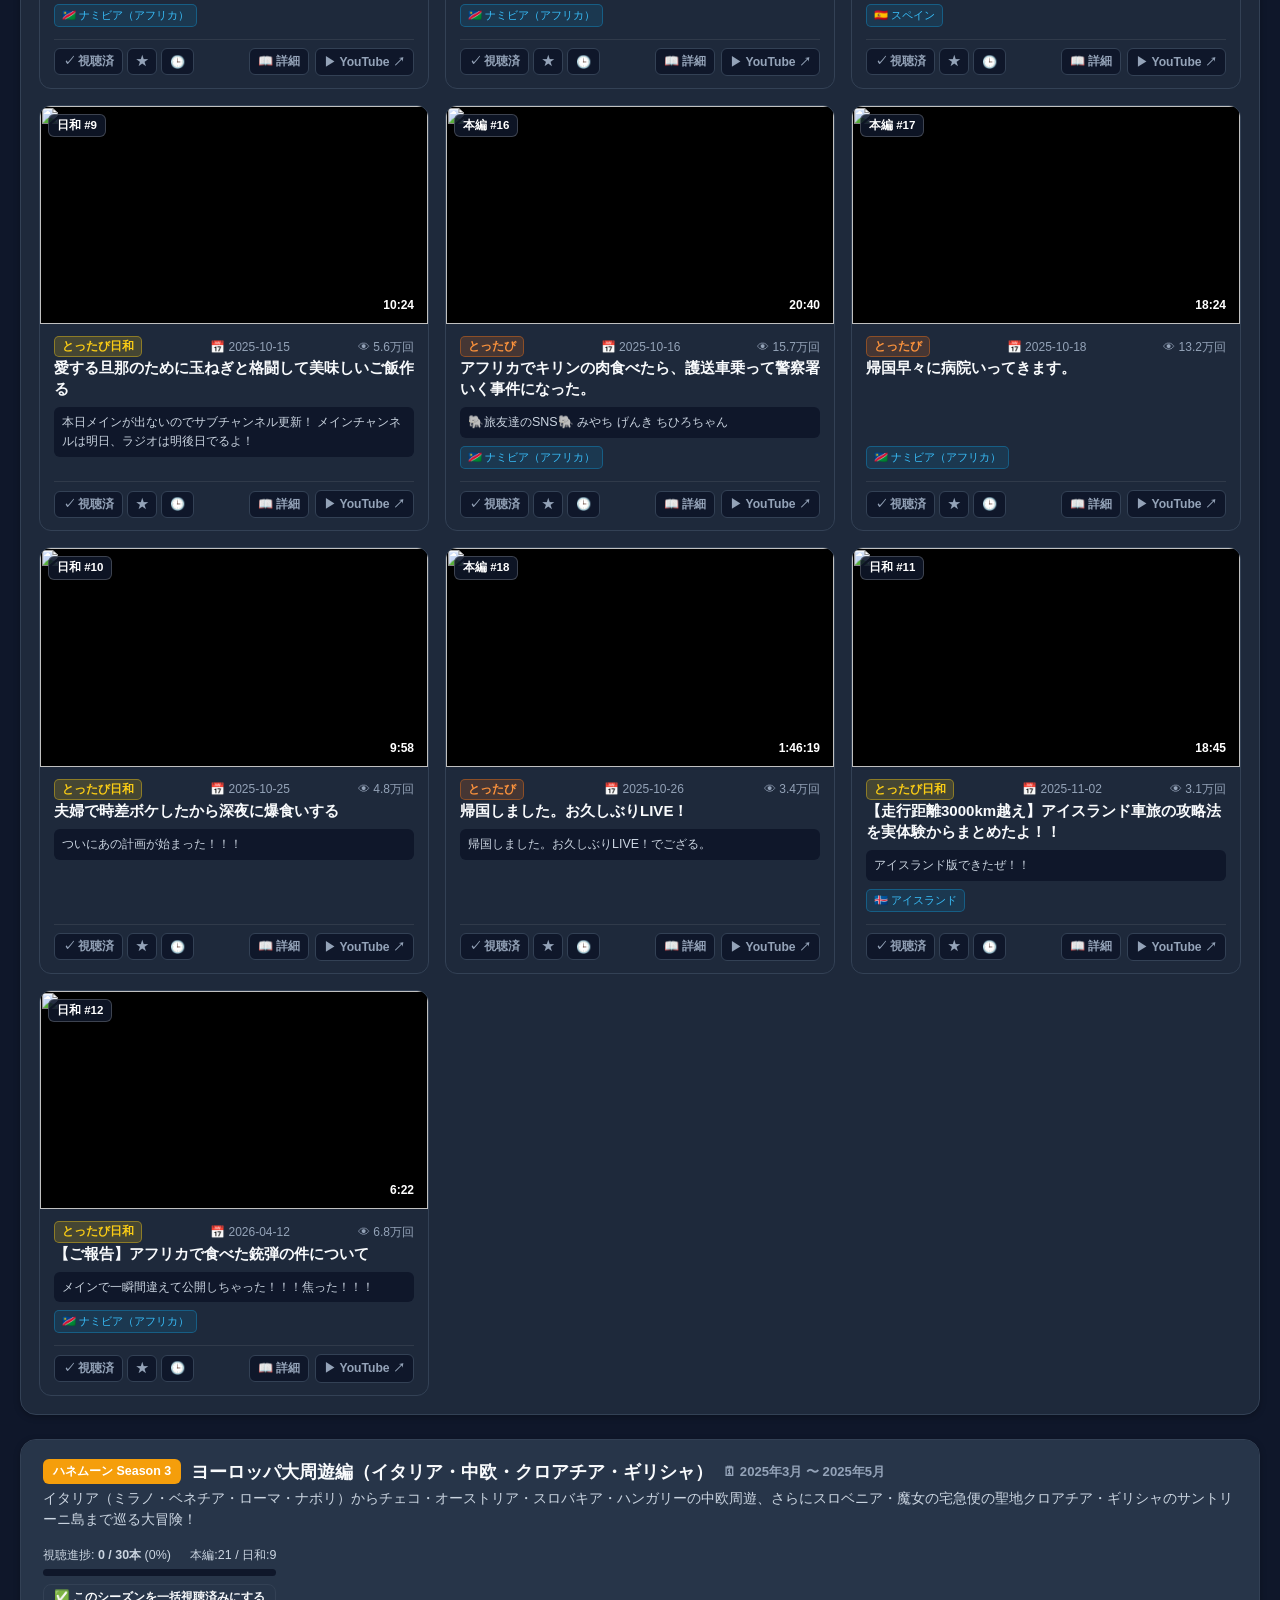
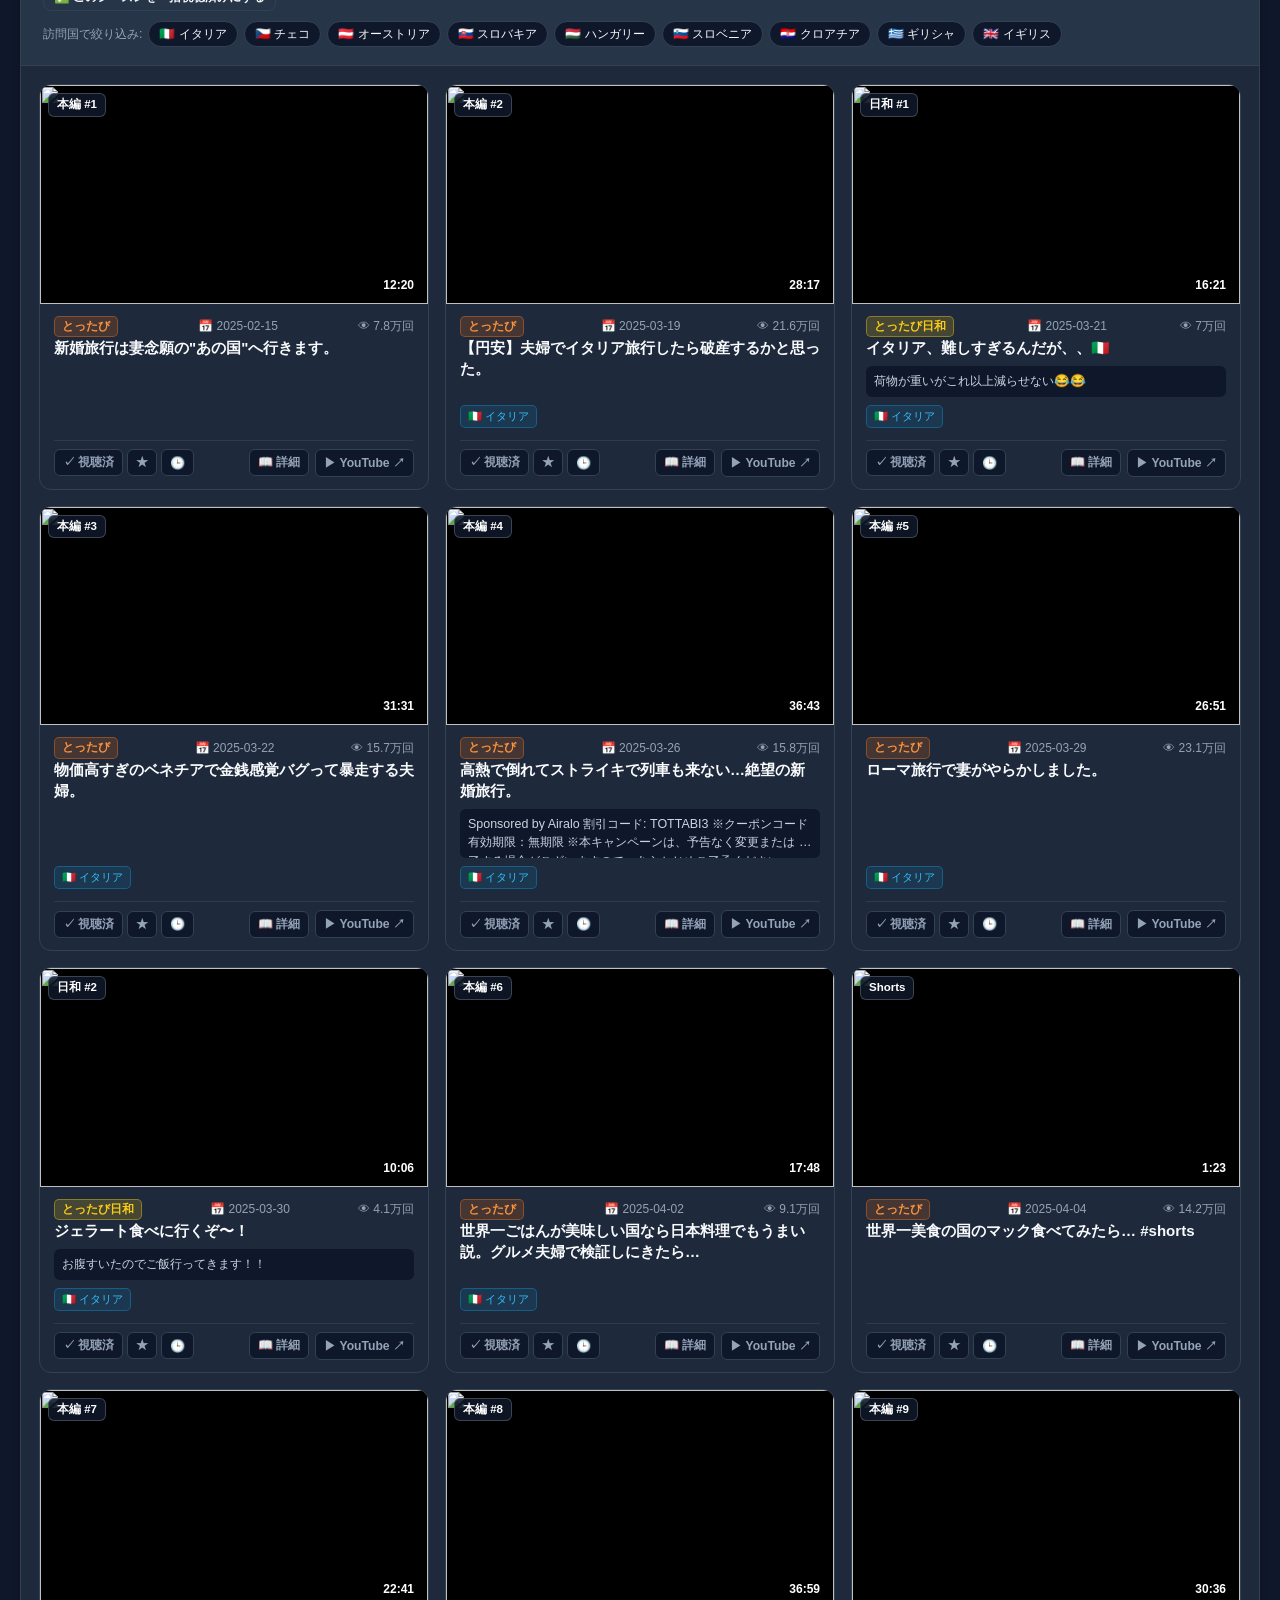
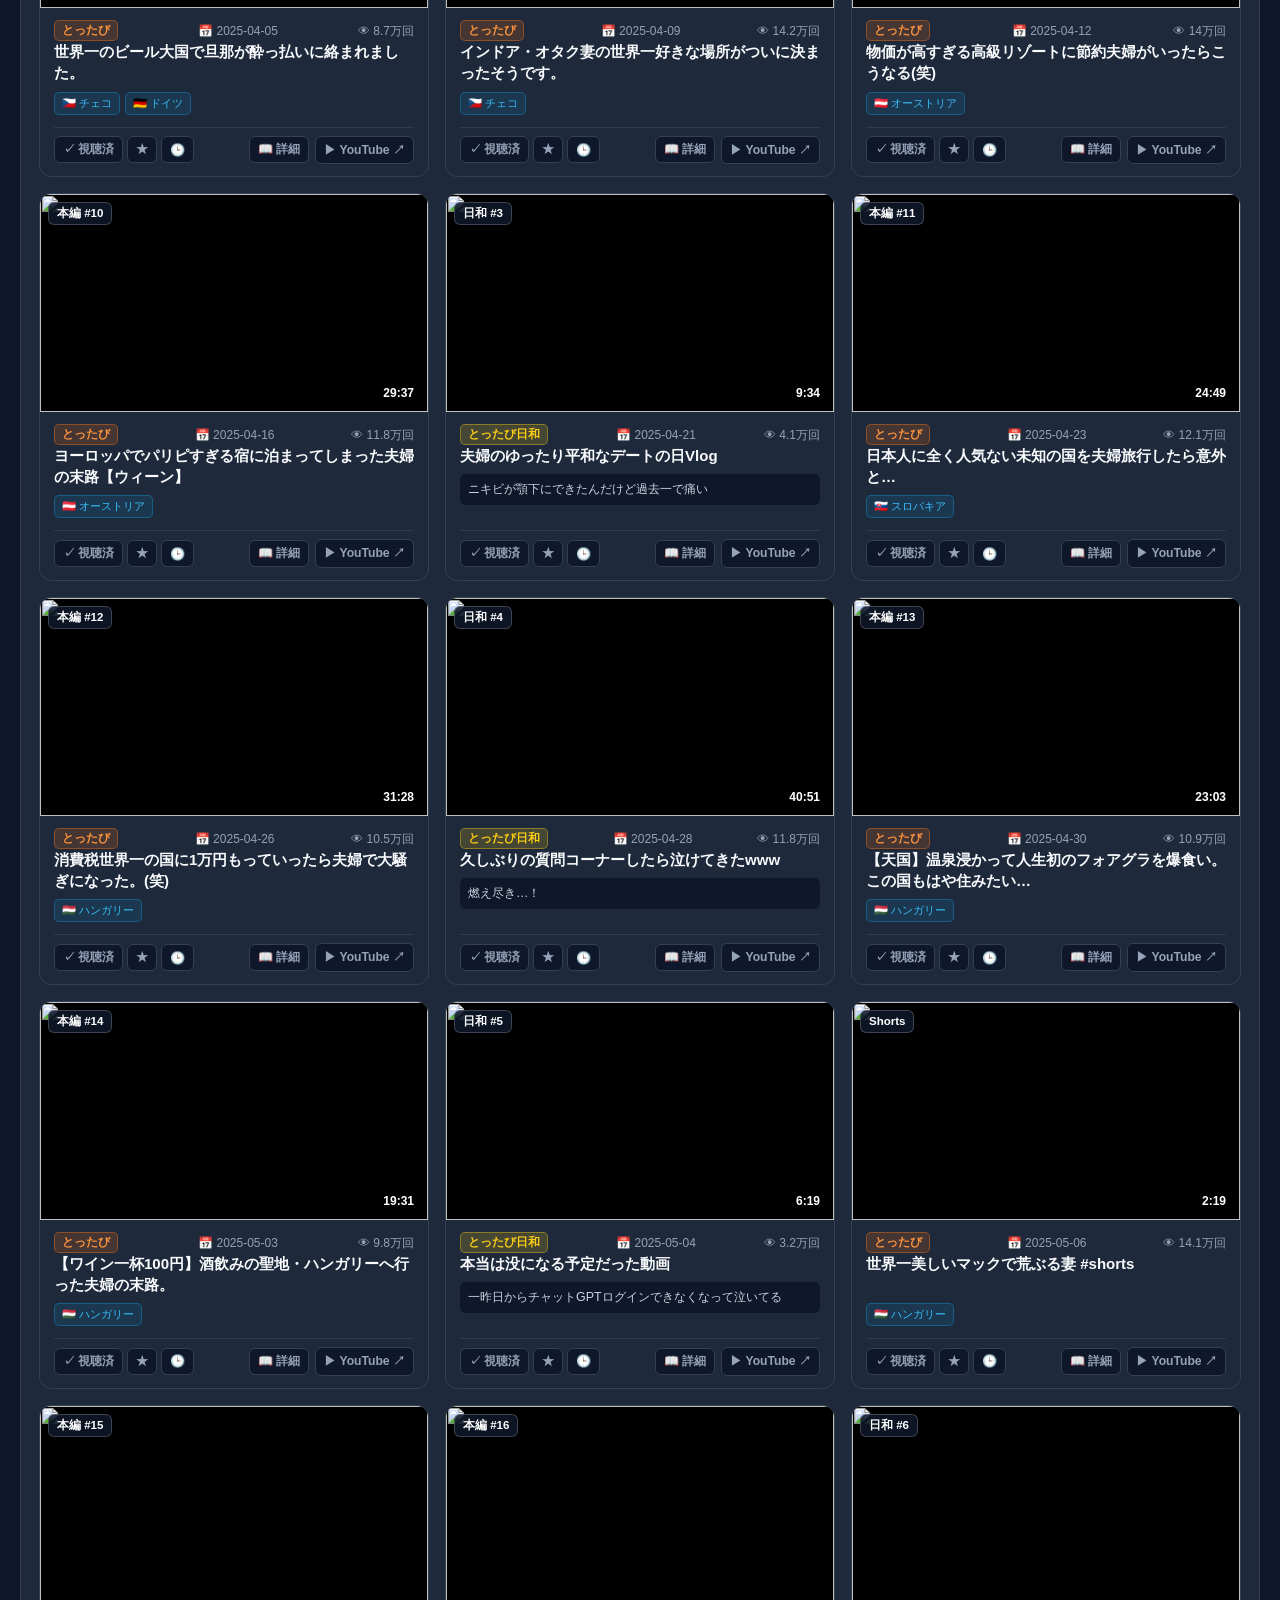
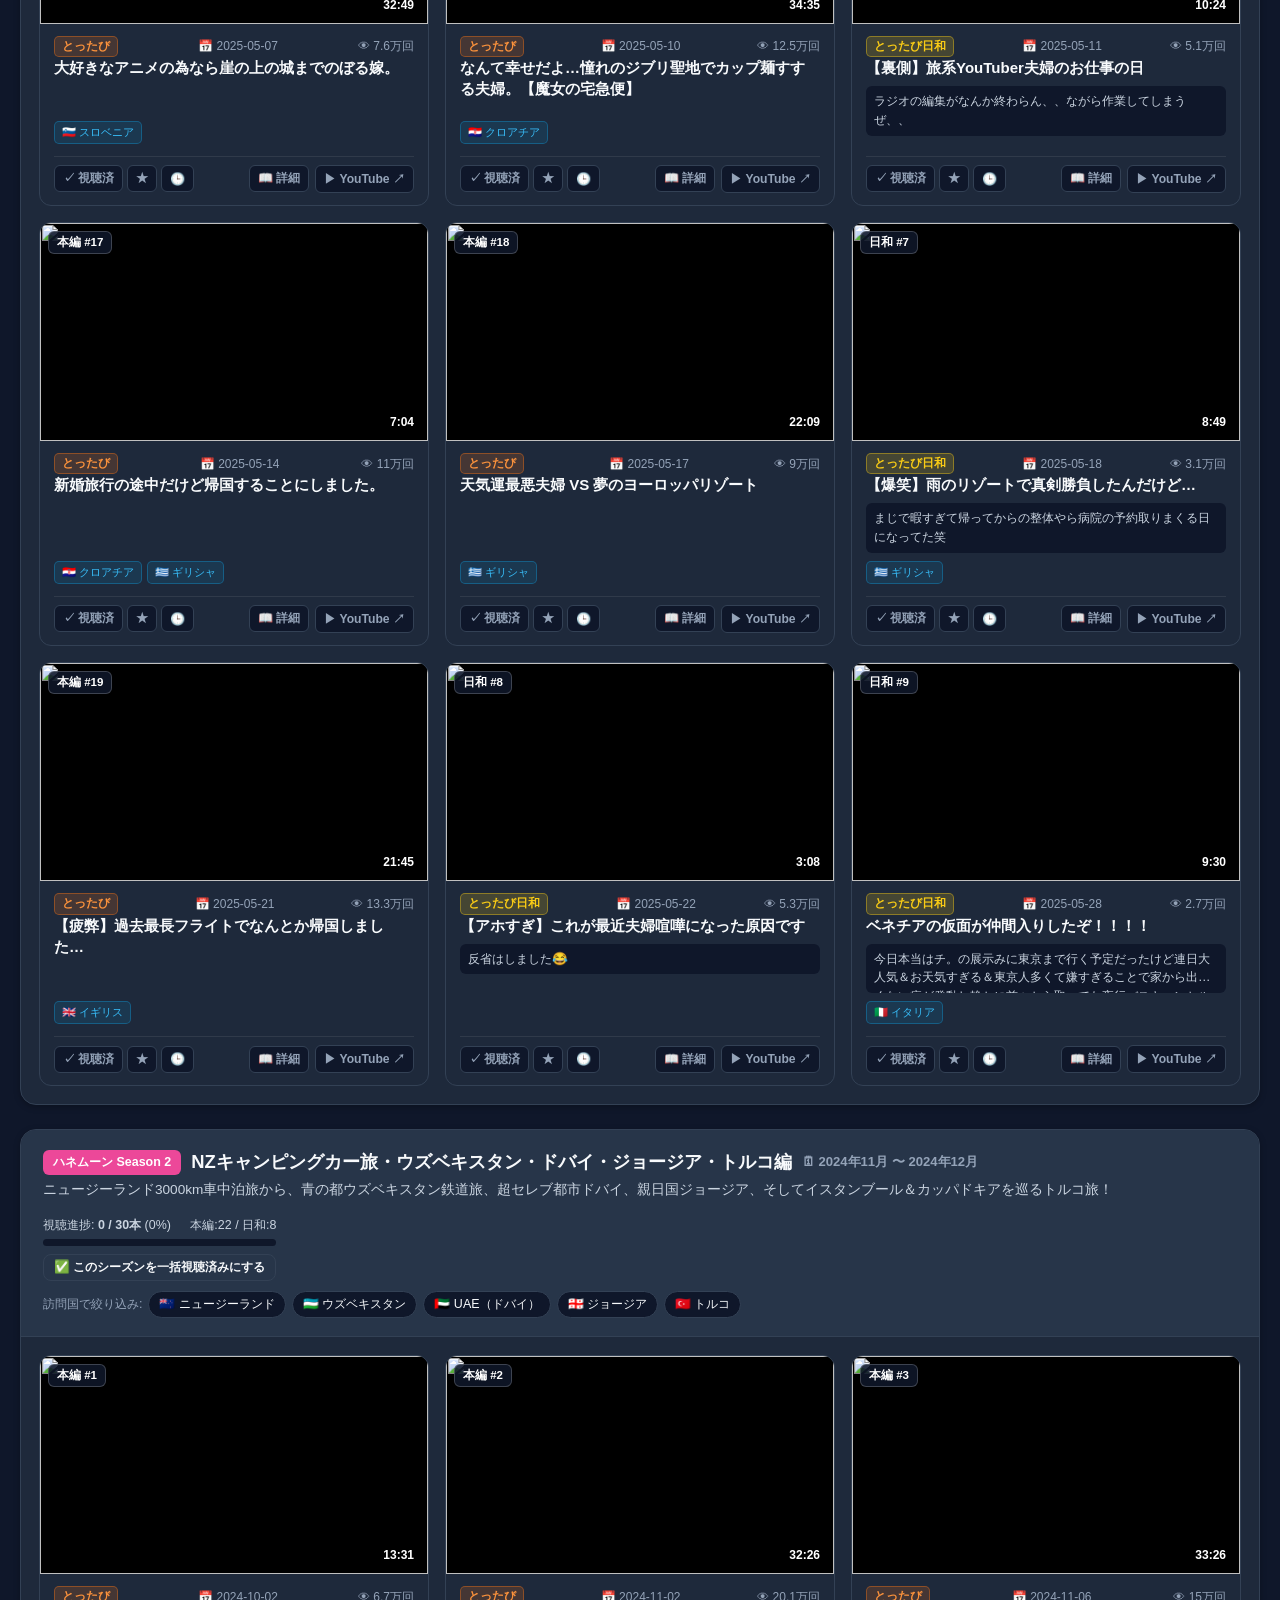
